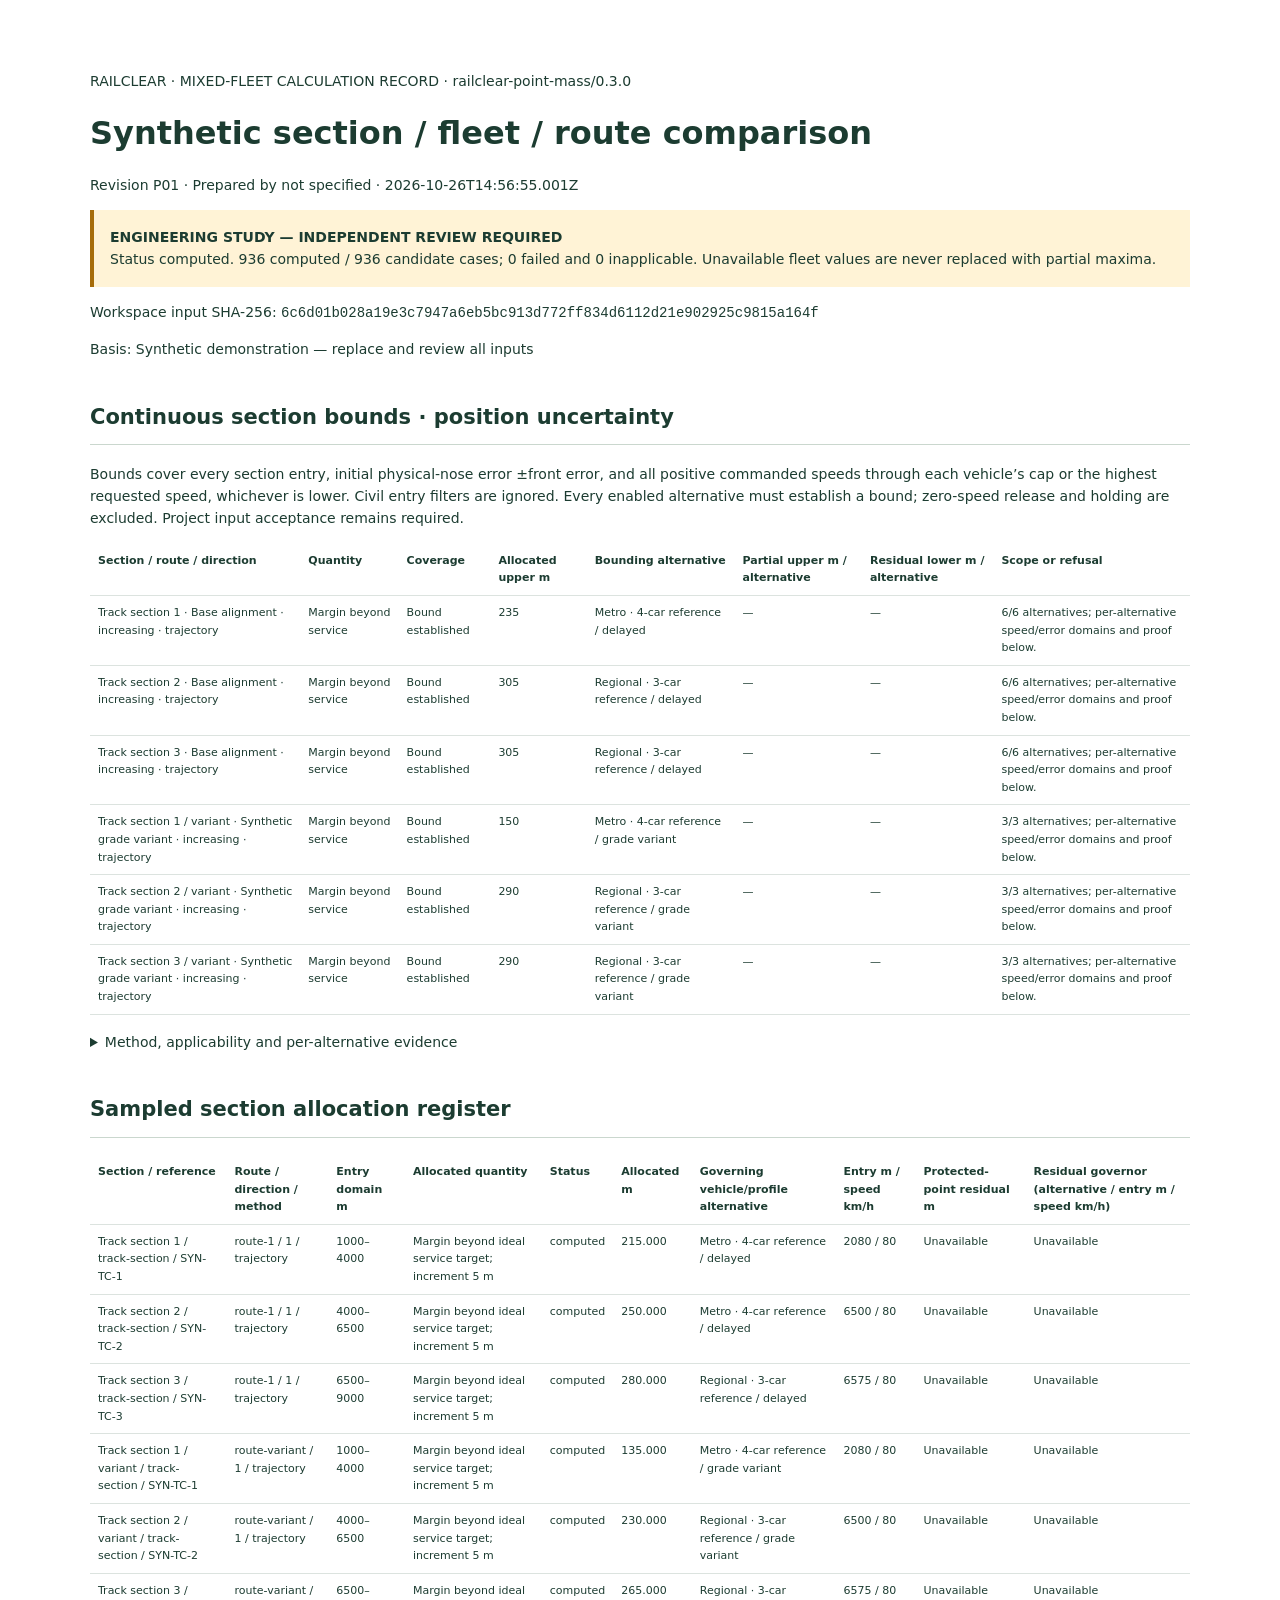
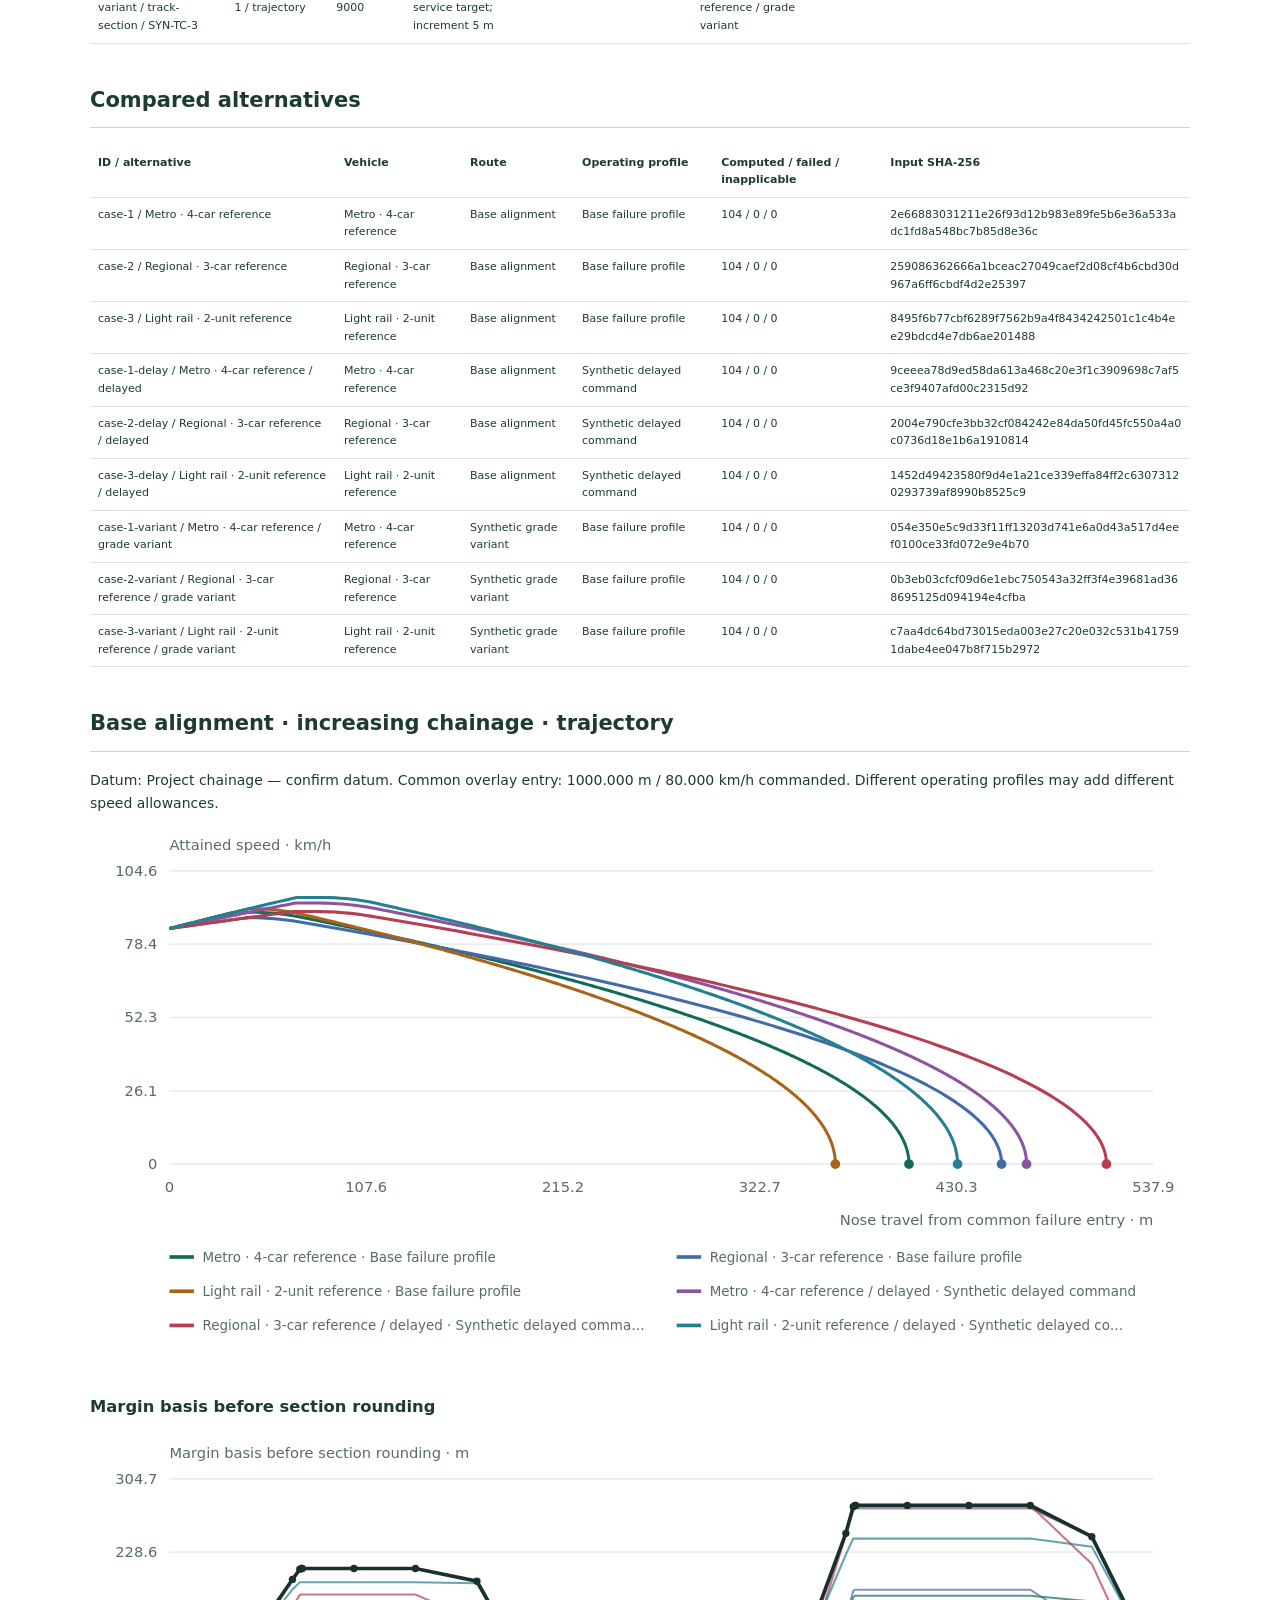
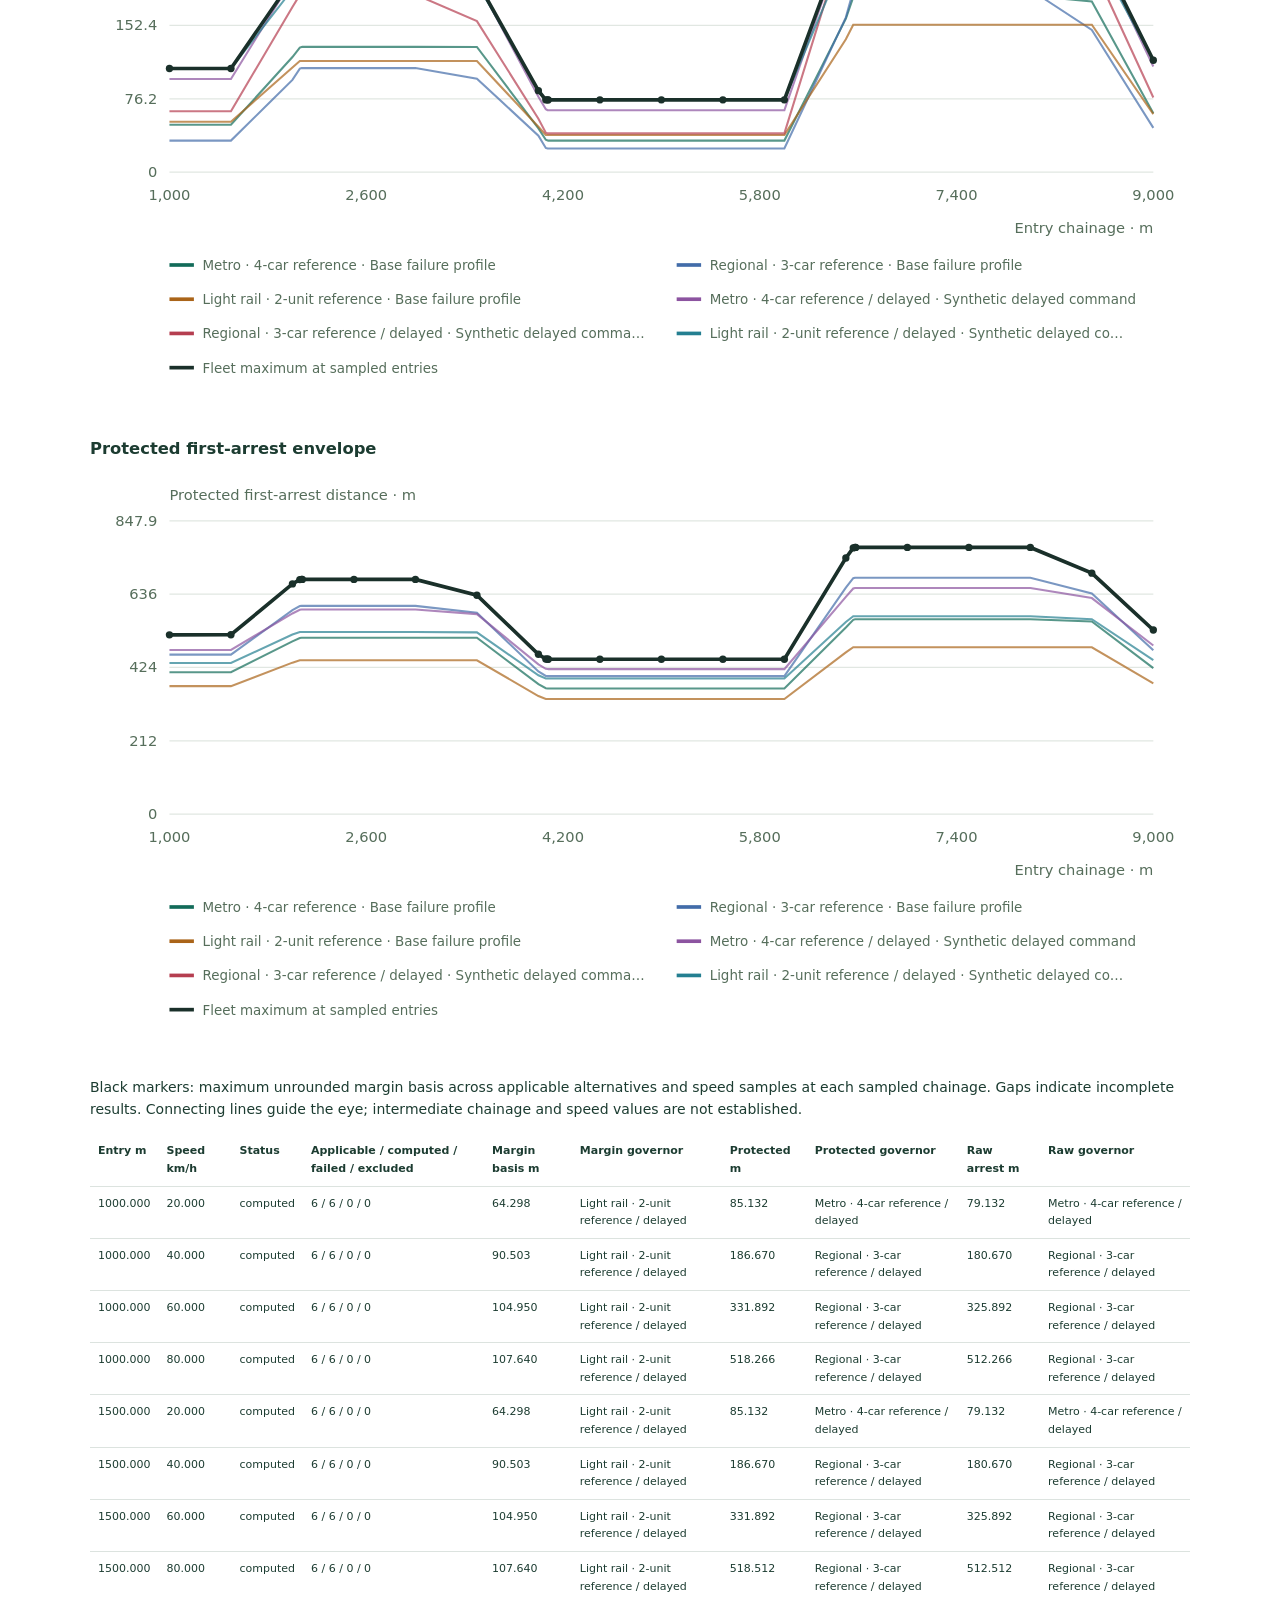
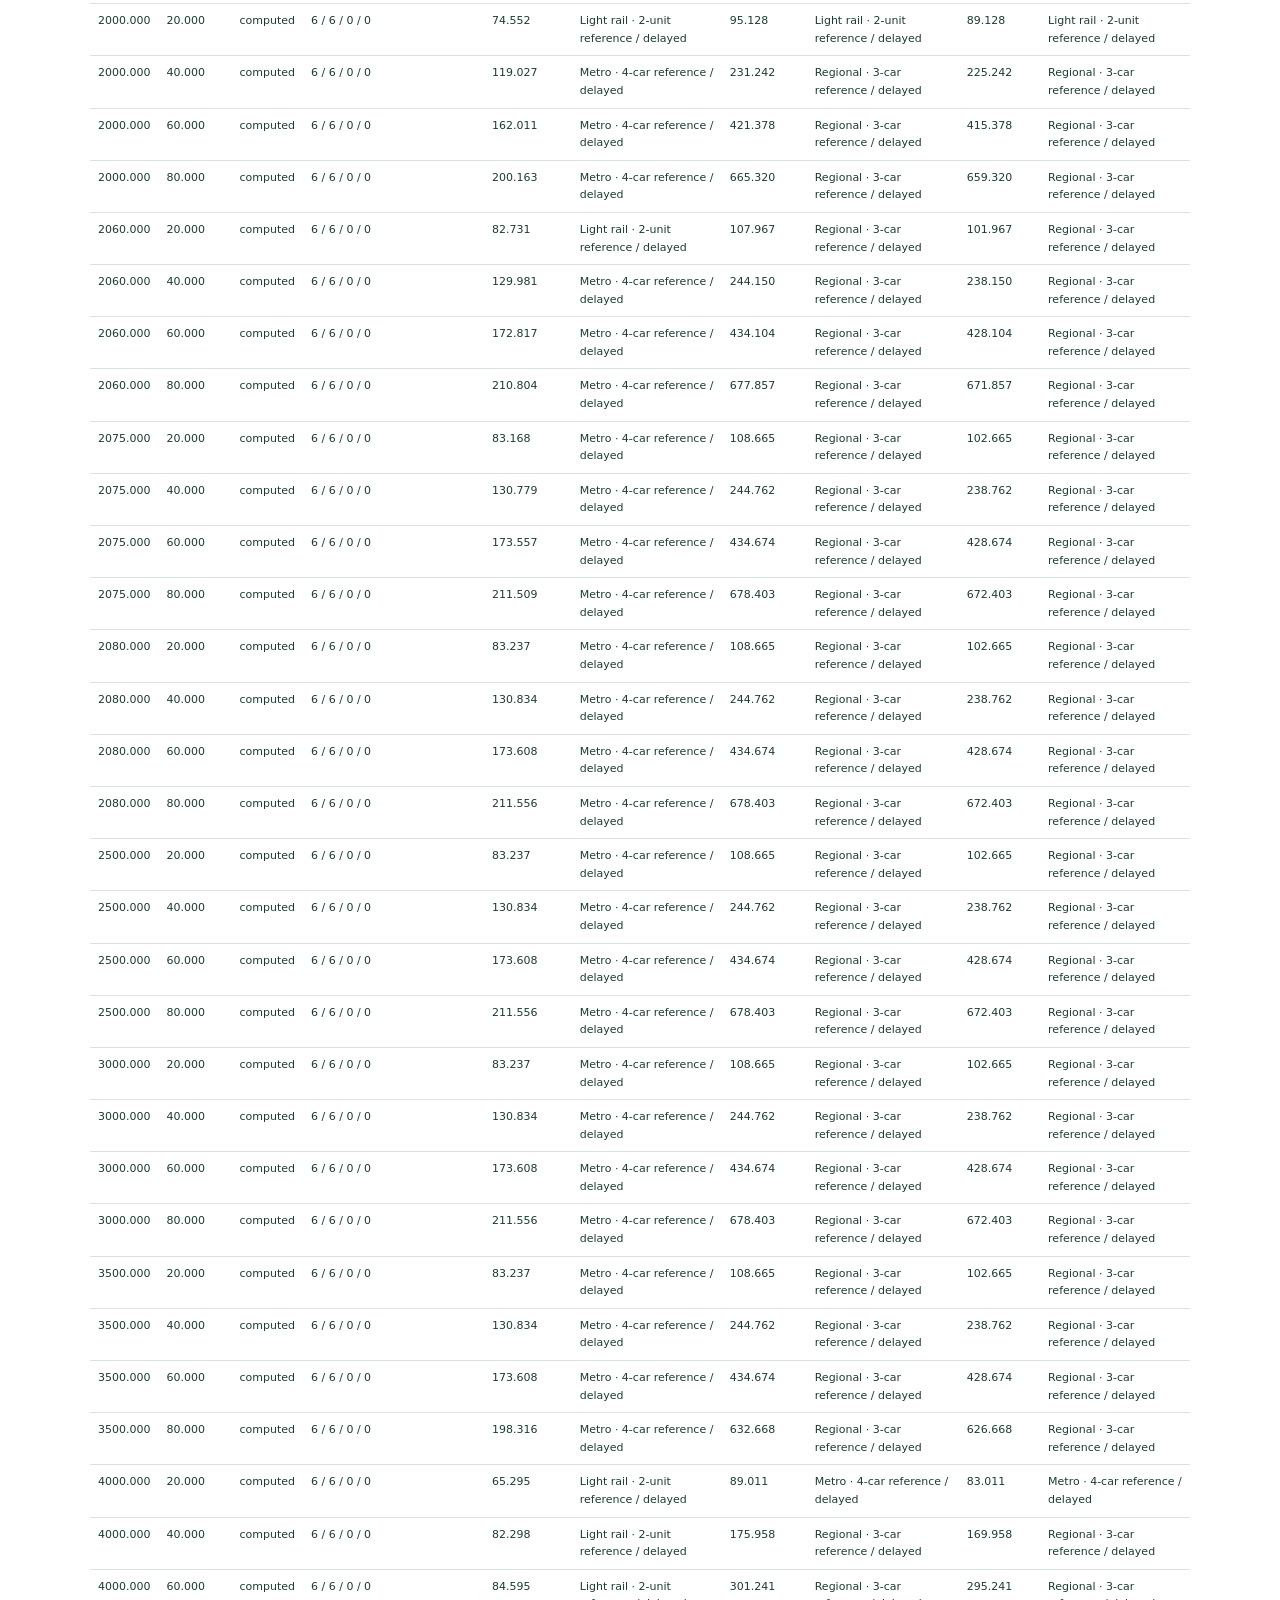
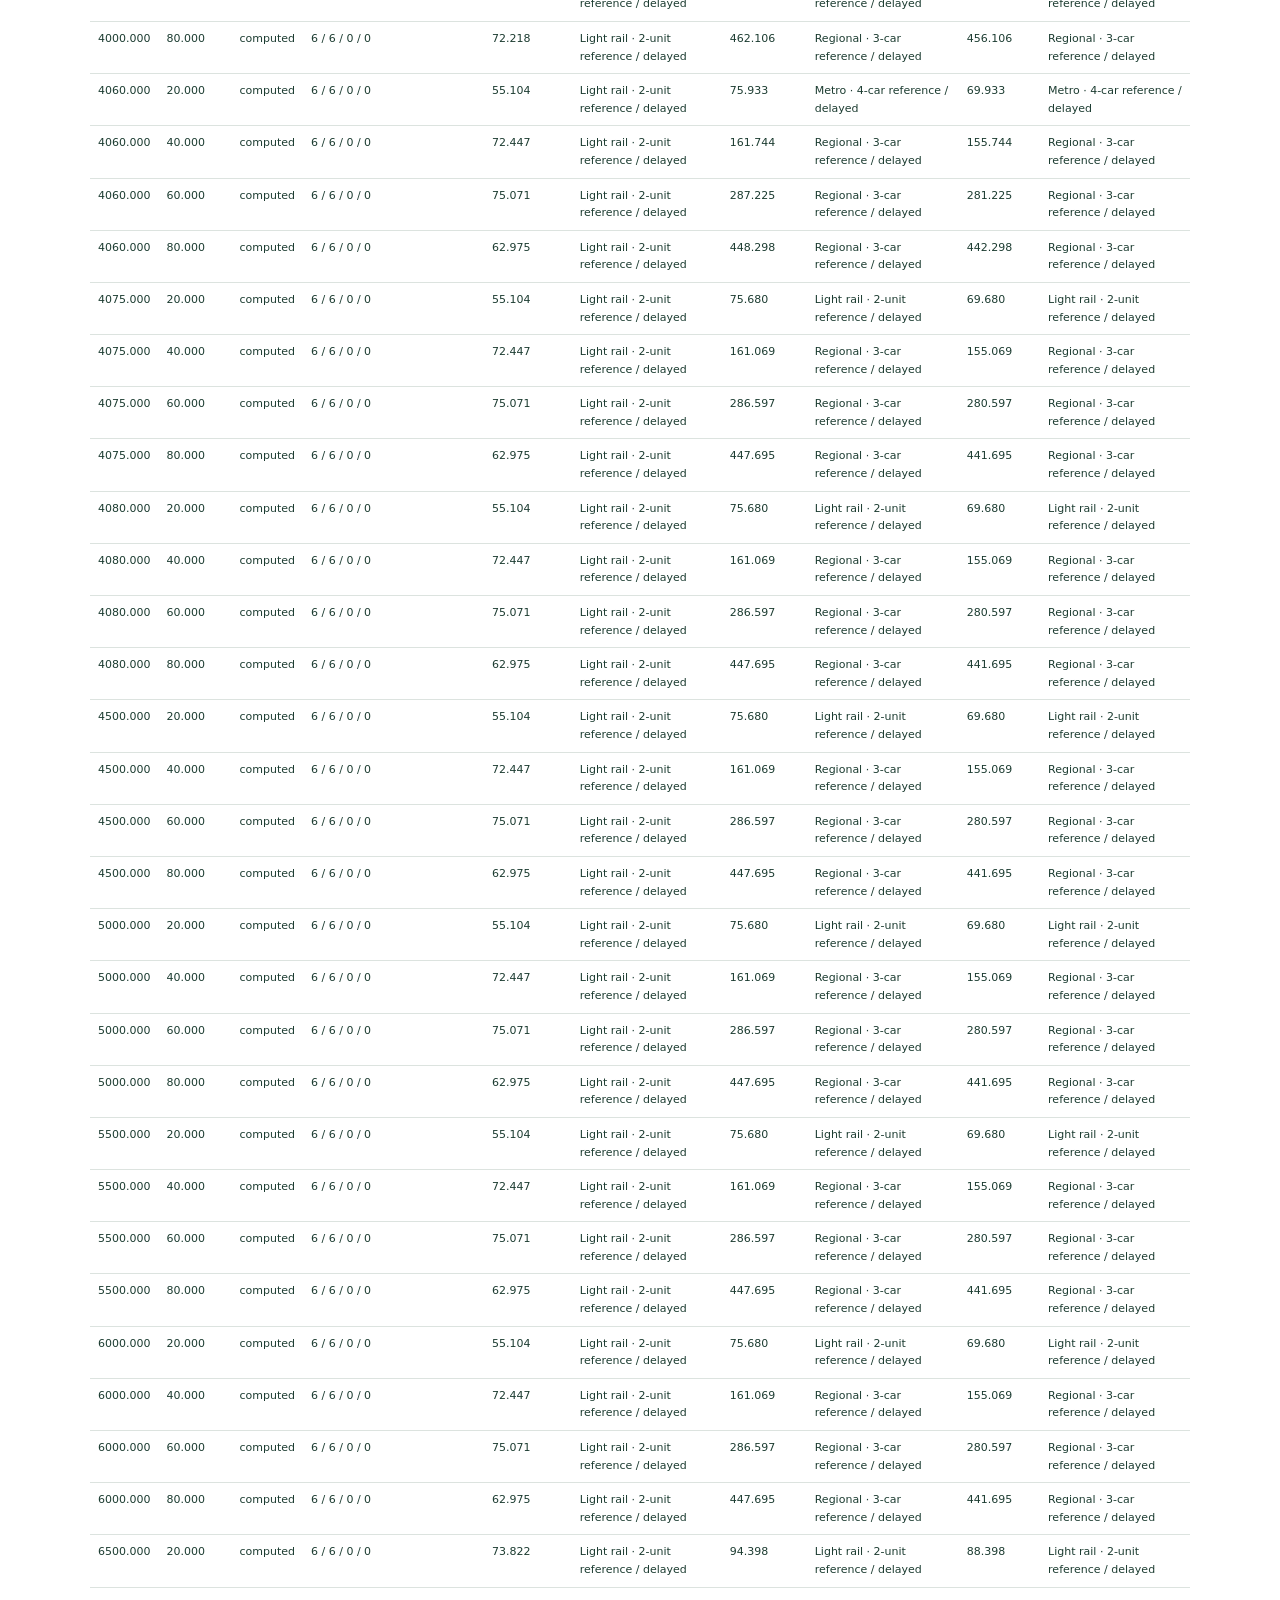
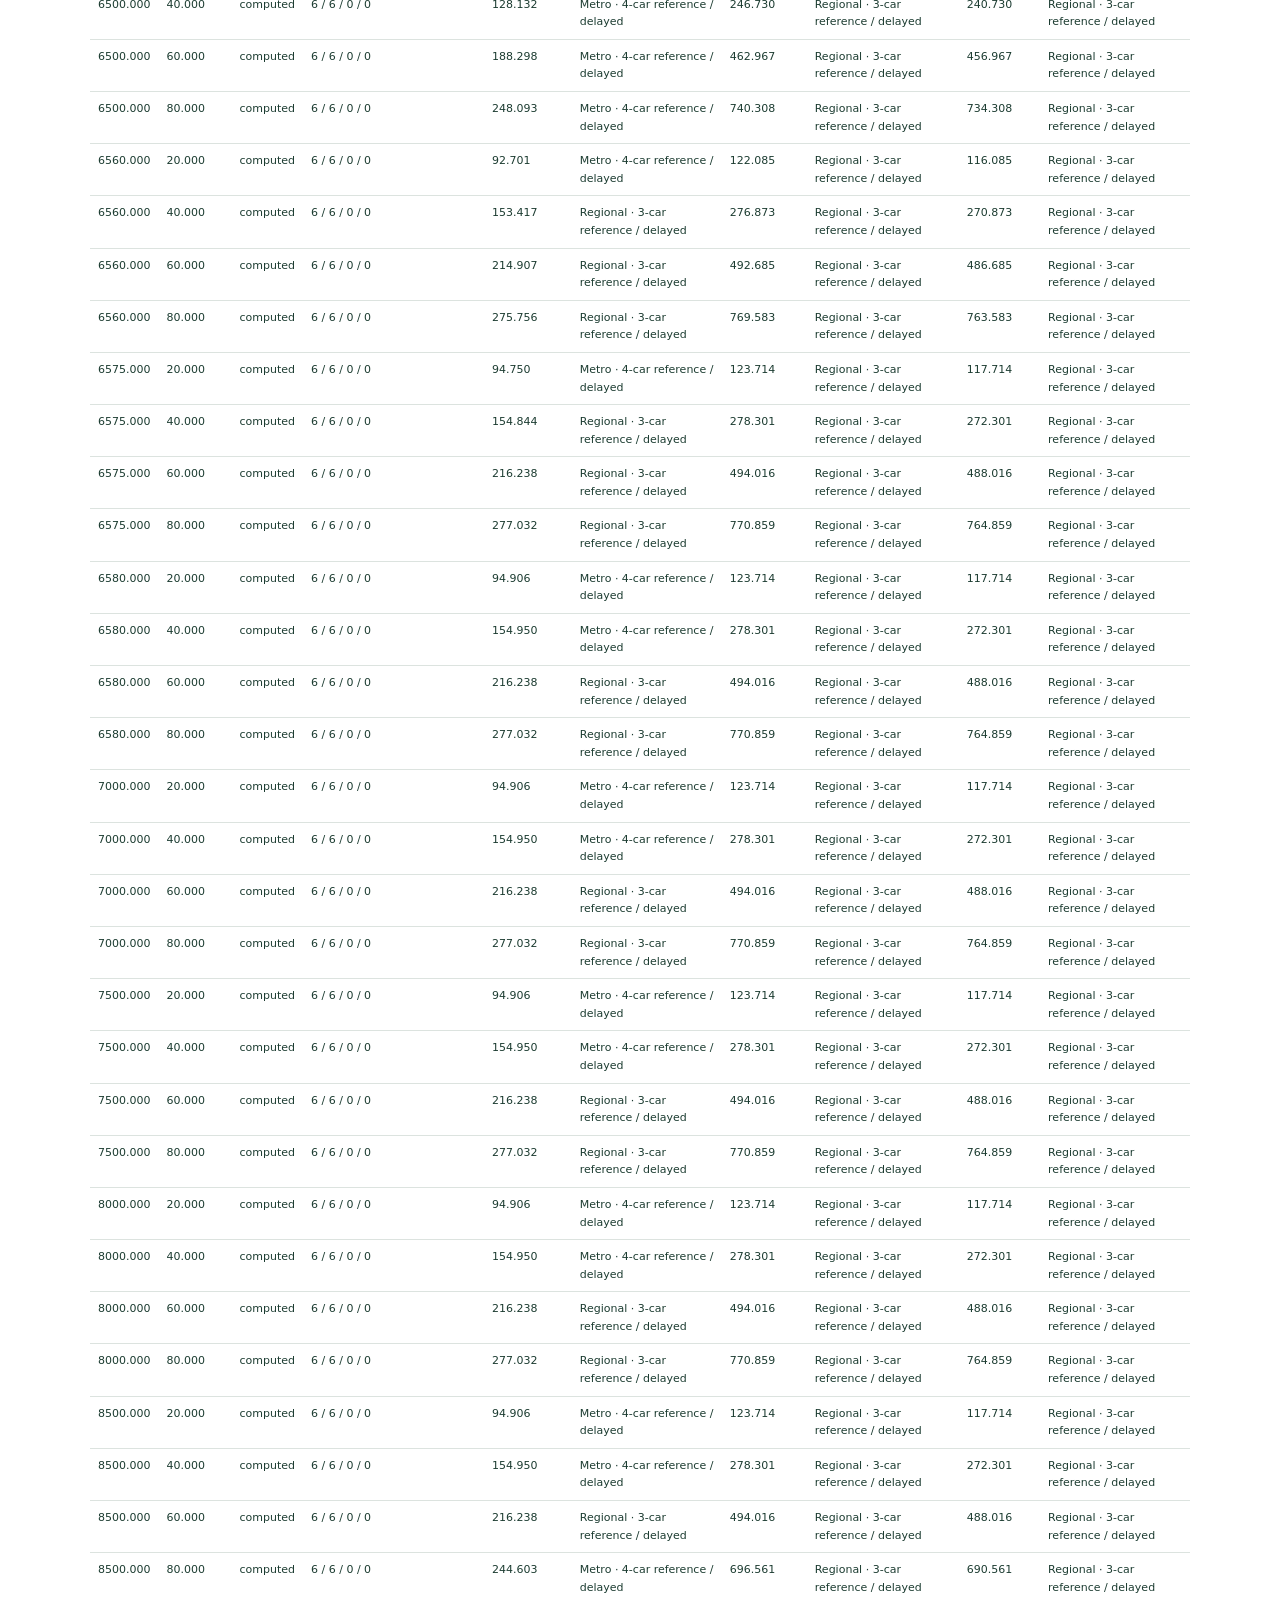
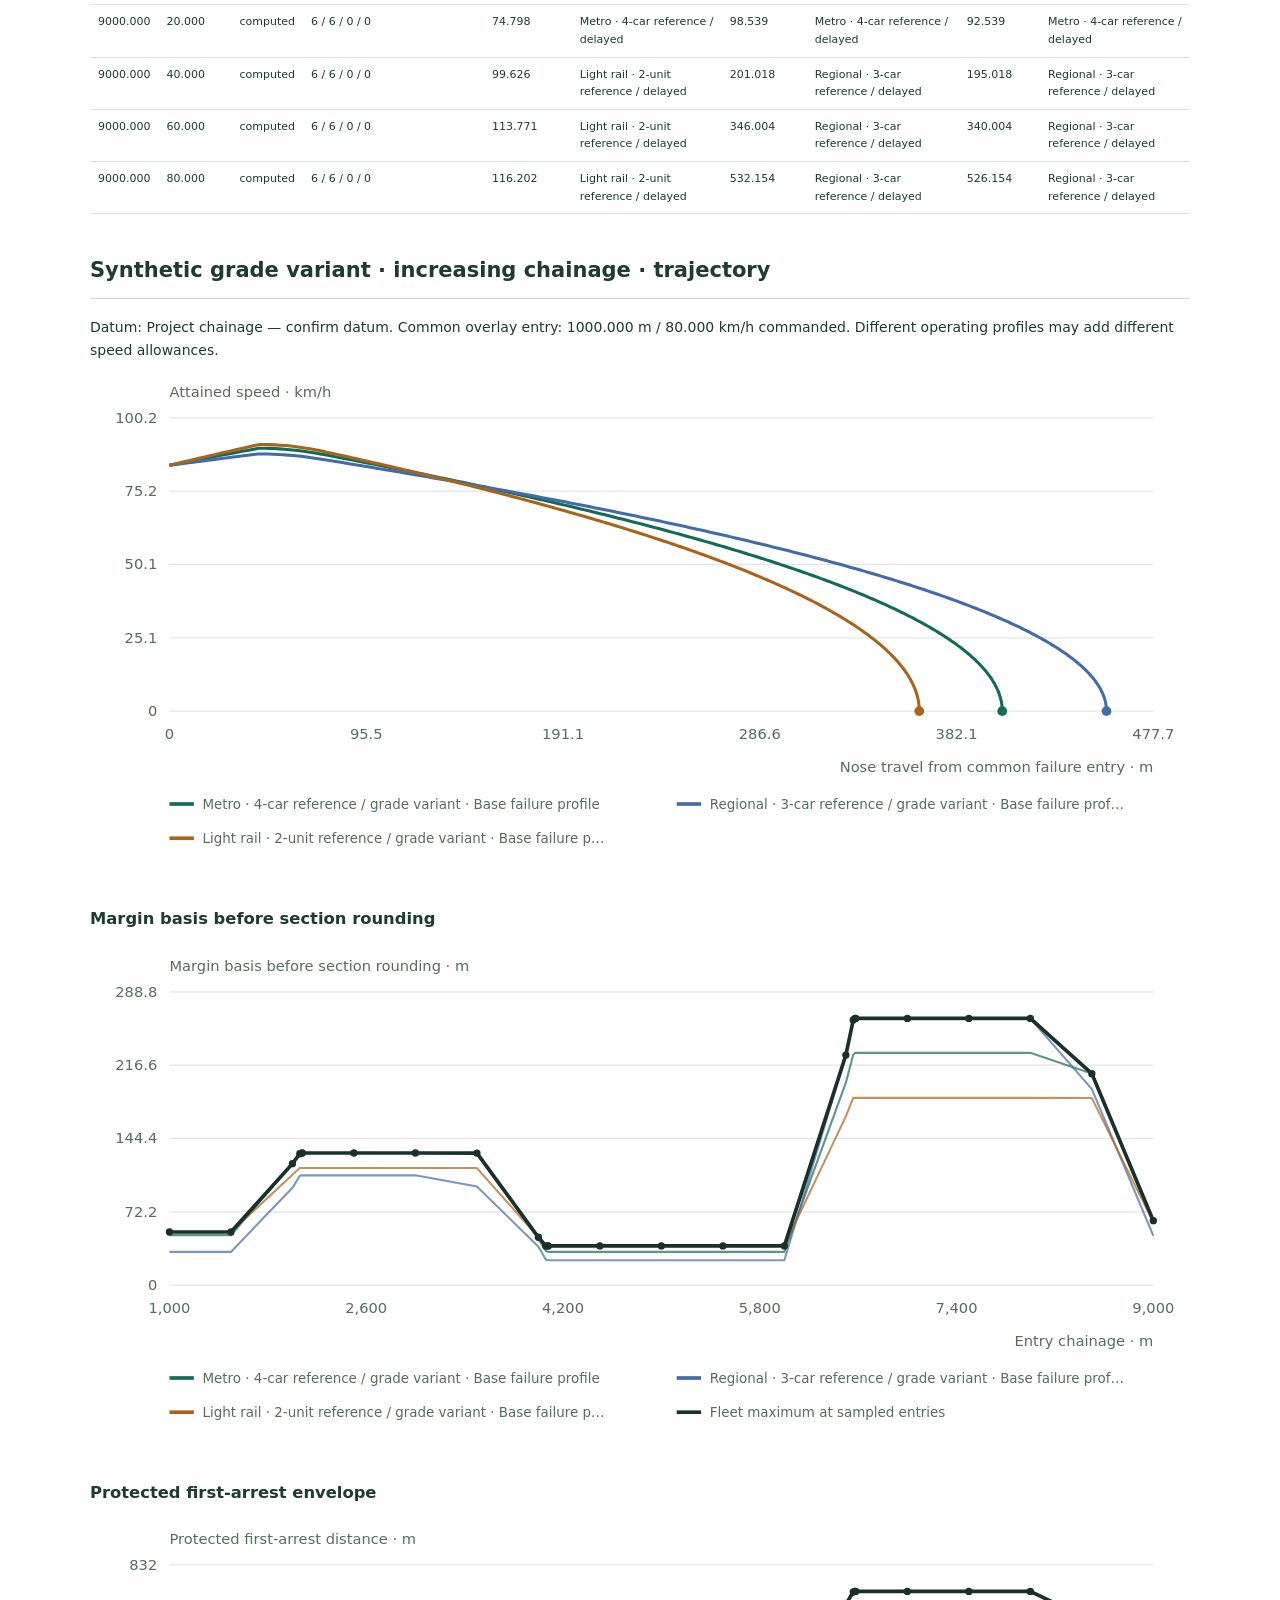
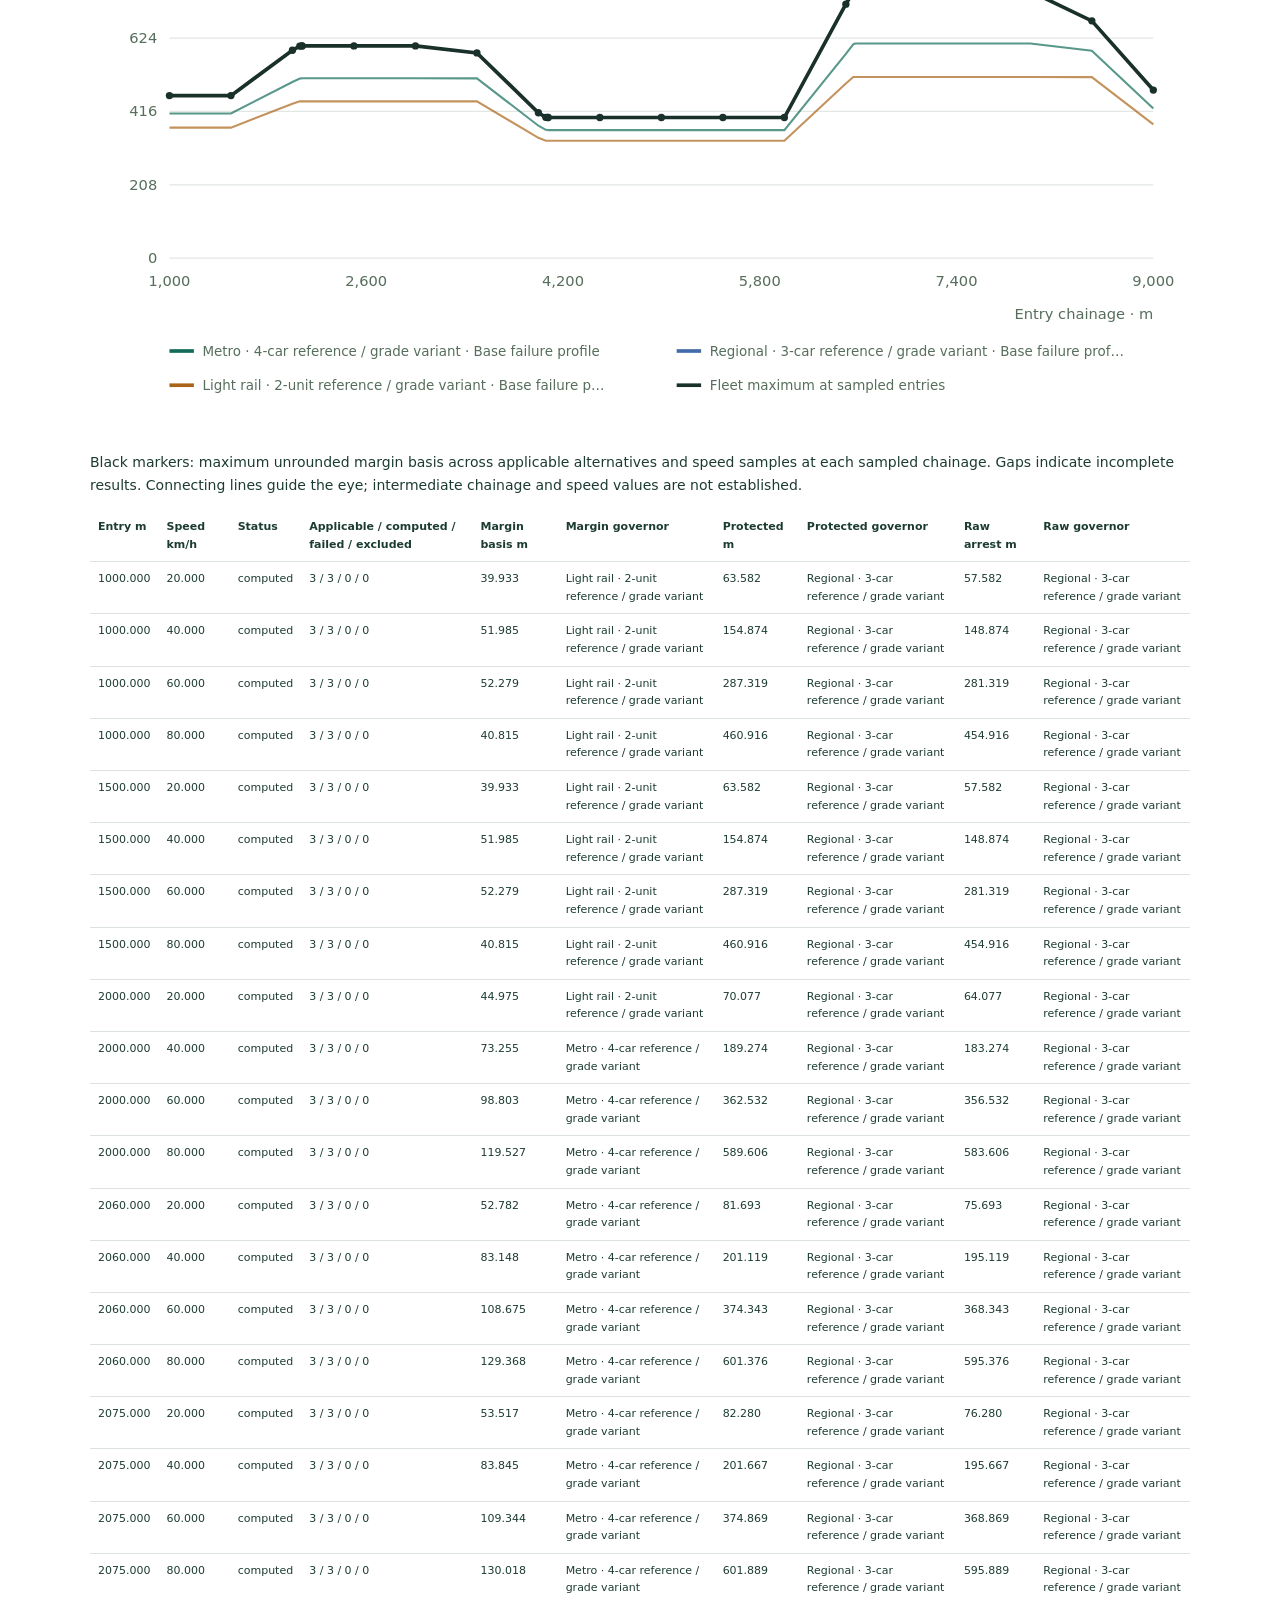
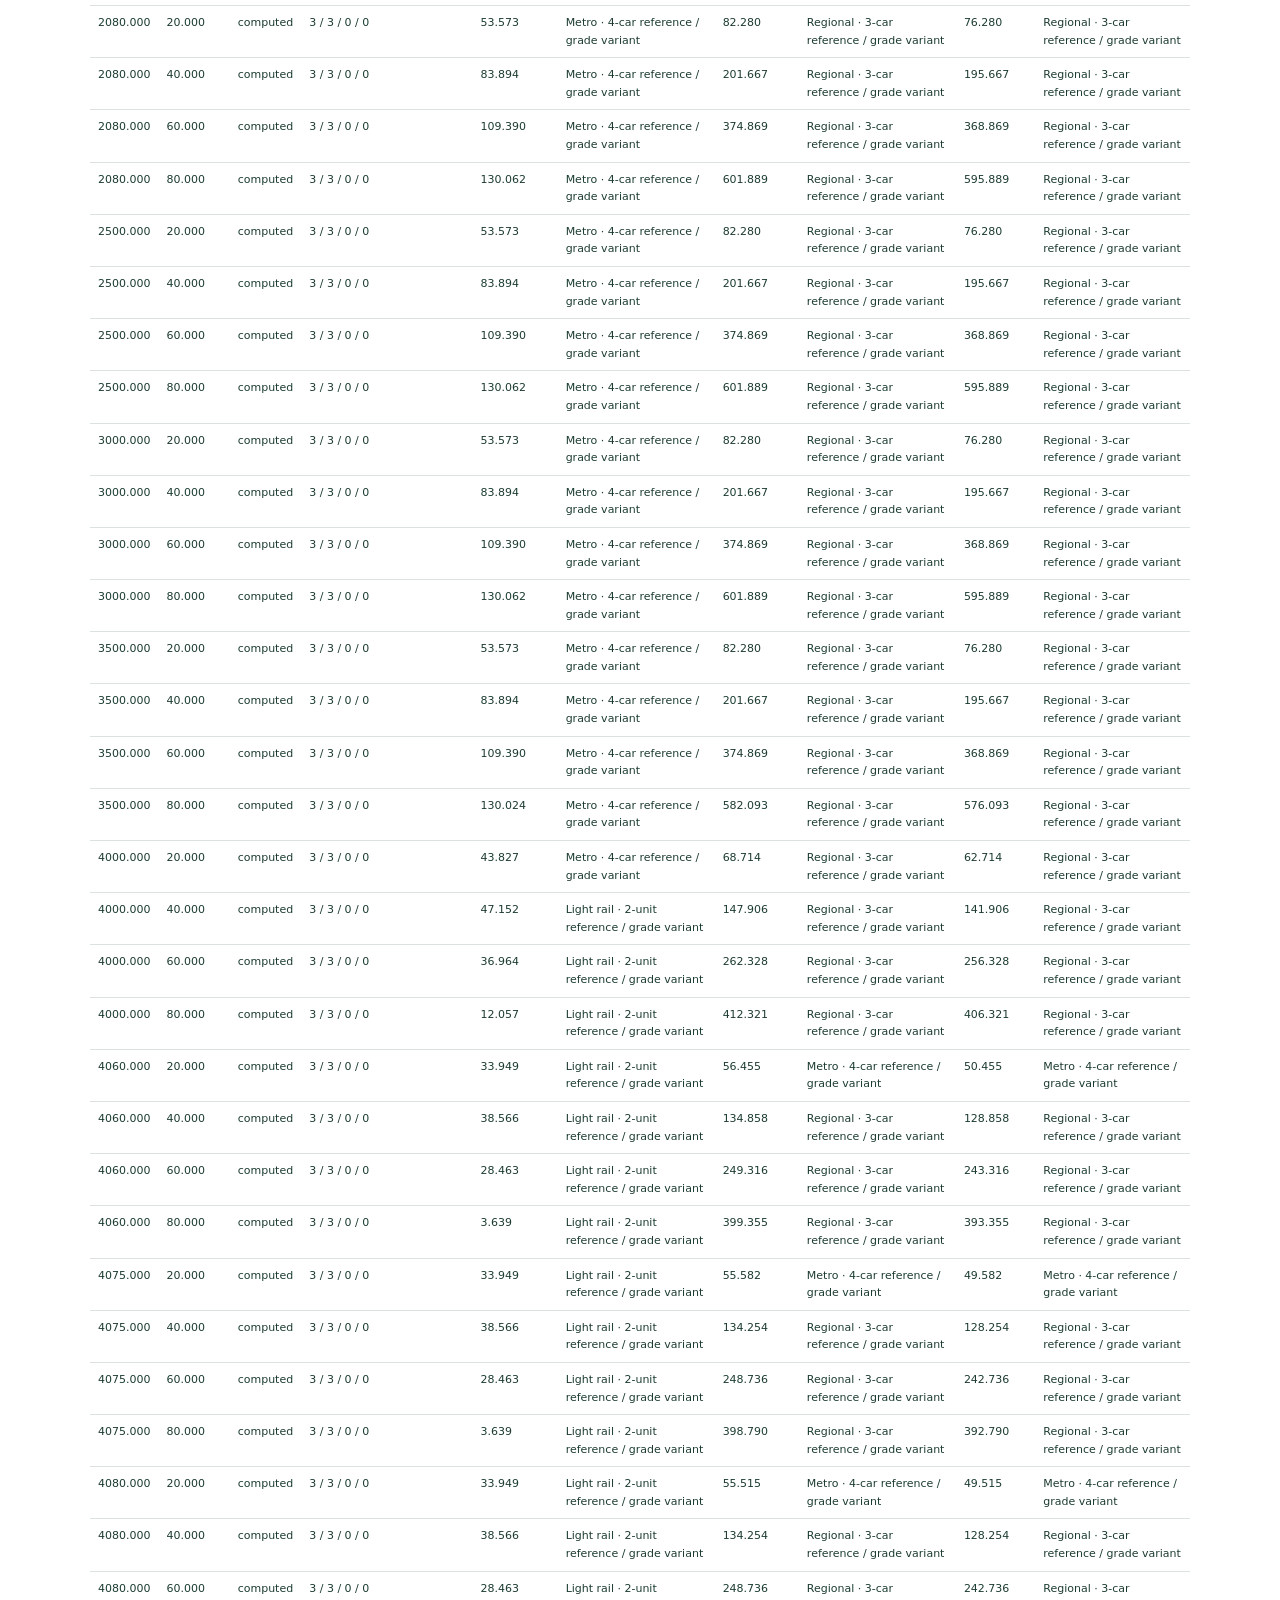
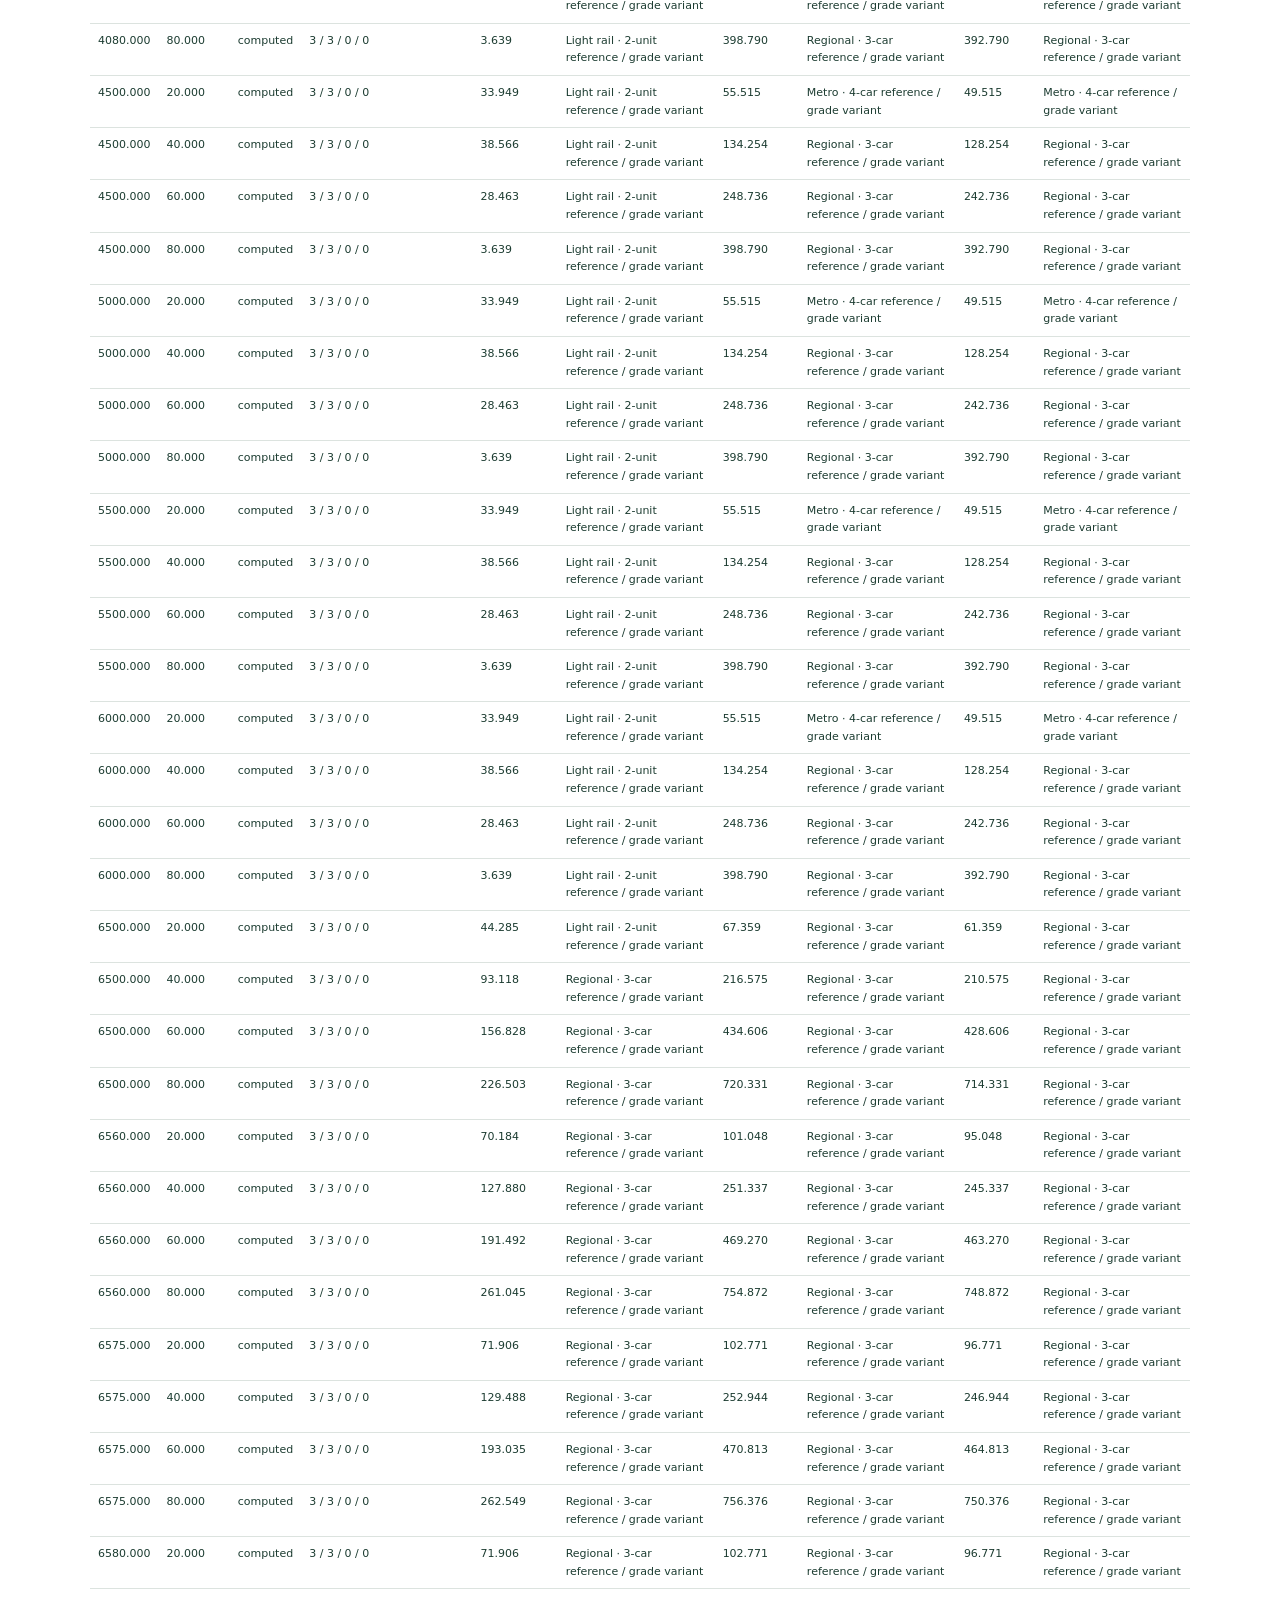
==== examples/operating-route-profiles-report.html @ 8906c4b4 "Publish verified static build from a788013648aa [skip ci]" ====
<!doctype html><html lang="en"><meta charset="utf-8"><meta name="viewport" content="width=device-width, initial-scale=1"><title>Synthetic section / fleet / route comparison — RailClear mixed-fleet study</title><style>body{font:14px/1.6 system-ui;color:#1c3c31;max-width:1100px;margin:32px auto;padding:24px}h1{font-size:32px;line-height:1.2}h2{border-bottom:1px solid #cad7ce;padding-bottom:10px;margin-top:40px}.notice{border-left:4px solid #a66c0a;background:#fff3d6;padding:16px}table{border-collapse:collapse;width:100%;font-size:11px}th,td{text-align:left;padding:8px;border-bottom:1px solid #dce3df;overflow-wrap:anywhere;vertical-align:top}th{overflow-wrap:normal;word-break:normal}.nowrap{white-space:nowrap;overflow-wrap:normal}.status-cell{overflow-wrap:normal;word-break:normal}svg{width:100%;height:auto}.table{overflow:auto}.legend{display:flex;flex-wrap:wrap;gap:12px;font-size:11px}code,pre{white-space:pre-wrap;overflow-wrap:anywhere}details{margin:16px 0}@media print{body{max-width:none;margin:0;padding:0}thead{display:table-header-group}tr{break-inside:avoid}h2,h3{break-after:avoid}.table{overflow:visible}@page{size:A4 landscape;margin:15mm}}</style><body><p>RAILCLEAR · MIXED-FLEET CALCULATION RECORD · railclear-point-mass/0.3.0</p><h1>Synthetic section / fleet / route comparison</h1><p>Revision P01 · Prepared by not specified · 2026-10-26T14:56:55.001Z</p><div class="notice"><strong>ENGINEERING STUDY — INDEPENDENT REVIEW REQUIRED</strong><br>Status computed. 936 computed / 936 candidate cases; 0 failed and 0 inapplicable. Unavailable fleet values are never replaced with partial maxima.</div><p>Workspace input SHA-256: <code>6c6d01b028a19e3c7947a6eb5bc913d772ff834d6112d21e902925c9815a164f</code></p><p>Basis: Synthetic demonstration — replace and review all inputs</p><div class="continuous-bounds"><h2>Continuous section bounds · position uncertainty</h2><p>Bounds cover every section entry, initial physical-nose error ±front error, and all positive commanded speeds through each vehicle’s cap or the highest requested speed, whichever is lower. Civil entry filters are ignored. Every enabled alternative must establish a bound; zero-speed release and holding are excluded. Project input acceptance remains required.</p><div class="table"><table><thead><tr><th>Section / route / direction</th><th>Quantity</th><th>Coverage</th><th>Allocated upper m</th><th>Bounding alternative</th><th>Partial upper m / alternative</th><th>Residual lower m / alternative</th><th>Scope or refusal</th></tr></thead><tbody><tr><td class="">Track section 1 · Base alignment · increasing · trajectory</td><td class="">Margin beyond service</td><td class="">Bound established</td><td class="">235</td><td class="">Metro · 4-car reference / delayed</td><td class="">—</td><td class="">—</td><td class="">6/6 alternatives; per-alternative speed/error domains and proof below.</td></tr><tr><td class="">Track section 2 · Base alignment · increasing · trajectory</td><td class="">Margin beyond service</td><td class="">Bound established</td><td class="">305</td><td class="">Regional · 3-car reference / delayed</td><td class="">—</td><td class="">—</td><td class="">6/6 alternatives; per-alternative speed/error domains and proof below.</td></tr><tr><td class="">Track section 3 · Base alignment · increasing · trajectory</td><td class="">Margin beyond service</td><td class="">Bound established</td><td class="">305</td><td class="">Regional · 3-car reference / delayed</td><td class="">—</td><td class="">—</td><td class="">6/6 alternatives; per-alternative speed/error domains and proof below.</td></tr><tr><td class="">Track section 1 / variant · Synthetic grade variant · increasing · trajectory</td><td class="">Margin beyond service</td><td class="">Bound established</td><td class="">150</td><td class="">Metro · 4-car reference / grade variant</td><td class="">—</td><td class="">—</td><td class="">3/3 alternatives; per-alternative speed/error domains and proof below.</td></tr><tr><td class="">Track section 2 / variant · Synthetic grade variant · increasing · trajectory</td><td class="">Margin beyond service</td><td class="">Bound established</td><td class="">290</td><td class="">Regional · 3-car reference / grade variant</td><td class="">—</td><td class="">—</td><td class="">3/3 alternatives; per-alternative speed/error domains and proof below.</td></tr><tr><td class="">Track section 3 / variant · Synthetic grade variant · increasing · trajectory</td><td class="">Margin beyond service</td><td class="">Bound established</td><td class="">290</td><td class="">Regional · 3-car reference / grade variant</td><td class="">—</td><td class="">—</td><td class="">3/3 alternatives; per-alternative speed/error domains and proof below.</td></tr></tbody></table></div><details><summary>Method, applicability and per-alternative evidence</summary><p>A self-containing corridor bounds adverse gravity. Minimum supplied brake and maximum traction apply, with traction removed at its specified cut. No brake credit until both full brake and traction cut. Exact decimal-rational calculation and section selection. These sufficient conditions can be pessimistic; an unavailable bound does not prove a train cannot stop. The bound covers the mathematical model and does not approve physical inputs or the project method.</p><pre>[
  {
    &quot;allocationKey&quot;: &quot;allocation-1/trajectory&quot;,
    &quot;sectionId&quot;: &quot;allocation-1&quot;,
    &quot;groupId&quot;: &quot;route-1/1/trajectory&quot;,
    &quot;routeId&quot;: &quot;route-1&quot;,
    &quot;direction&quot;: 1,
    &quot;metric&quot;: &quot;selectedMarginM&quot;,
    &quot;method&quot;: &quot;railclear-continuous-decimal/1.0.0&quot;,
    &quot;status&quot;: &quot;bounded&quot;,
    &quot;allocatedUpperM&quot;: 235,
    &quot;partialAllocatedUpperM&quot;: 235,
    &quot;partialBoundBy&quot;: &quot;case-1-delay&quot;,
    &quot;protectedUpperM&quot;: 698.6916984393313,
    &quot;protectedBoundBy&quot;: &quot;case-2-delay&quot;,
    &quot;marginUpperM&quot;: 231.4839484969355,
    &quot;marginBoundBy&quot;: &quot;case-1-delay&quot;,
    &quot;boundBy&quot;: &quot;case-1-delay&quot;,
    &quot;residualLowerM&quot;: null,
    &quot;residualBoundBy&quot;: null,
    &quot;memberBounds&quot;: [
      {
        &quot;alternativeId&quot;: &quot;case-1&quot;,
        &quot;vehicleId&quot;: &quot;vehicle-1&quot;,
        &quot;profileId&quot;: &quot;profile-1&quot;,
        &quot;method&quot;: &quot;railclear-continuous-decimal/1.0.0&quot;,
        &quot;status&quot;: &quot;bounded&quot;,
        &quot;message&quot;: &quot;Continuous mathematical bound; physical inputs, position-error interpretation and project applicability require engineering acceptance. Civil entry filters are deliberately ignored; stationary release/holding and post-arrest behavior are excluded. The bound extremum is not a simulated governing case.&quot;,
        &quot;allocatedM&quot;: 150,
        &quot;protectedUpperM&quot;: 528.9838224065289,
        &quot;marginUpperM&quot;: 149.1167758728157,
        &quot;residualLowerM&quot;: null,
        &quot;domain&quot;: {
          &quot;fromM&quot;: 1000,
          &quot;toM&quot;: 4000,
          &quot;direction&quot;: 1,
          &quot;commandedMinExclusiveKph&quot;: 0,
          &quot;commandedMaxInclusiveKph&quot;: 80,
          &quot;positionErrorMinM&quot;: -3,
          &quot;positionErrorMaxM&quot;: 3,
          &quot;reference&quot;: &quot;nominal physical leading end; positive error is ahead along travel&quot;
        },
        &quot;evidence&quot;: {
          &quot;arithmetic&quot;: &quot;Exact rational operations on canonical JSON decimal inputs; SI constants 9.80665 and 3.6 are exact within this contract. Presentation is outward rounded; section selection uses the exact fraction.&quot;,
          &quot;extremaSources&quot;: {
            &quot;traction&quot;: {
              &quot;field&quot;: &quot;tractionA&quot;
            },
            &quot;braking&quot;: {
              &quot;field&quot;: &quot;brakeA&quot;
            },
            &quot;gravity&quot;: {
              &quot;rowIndex&quot;: 1,
              &quot;fromM&quot;: 2000,
              &quot;toM&quot;: 4000,
              &quot;gradientPermille&quot;: -18,
              &quot;speedKph&quot;: 90,
              &quot;noUphillCredit&quot;: false
            }
          },
          &quot;gravityUpperMps2&quot;: {
            &quot;value&quot;: 0.1765197,
            &quot;numerator&quot;: &quot;1765197&quot;,
            &quot;denominator&quot;: &quot;10000000&quot;
          },
          &quot;tractionUpperMps2&quot;: {
            &quot;value&quot;: 0.9,
            &quot;numerator&quot;: &quot;9&quot;,
            &quot;denominator&quot;: &quot;10&quot;
          },
          &quot;brakeLowerMps2&quot;: {
            &quot;value&quot;: 0.9,
            &quot;numerator&quot;: &quot;9&quot;,
            &quot;denominator&quot;: &quot;10&quot;
          },
          &quot;netRetardationLowerMps2&quot;: {
            &quot;value&quot;: 0.7234803,
            &quot;numerator&quot;: &quot;7234803&quot;,
            &quot;denominator&quot;: &quot;10000000&quot;
          },
          &quot;noBrakeCreditUntilS&quot;: {
            &quot;value&quot;: 3,
            &quot;numerator&quot;: &quot;3&quot;,
            &quot;denominator&quot;: &quot;1&quot;
          },
          &quot;attainedSpeedUpperKph&quot;: {
            &quot;value&quot;: 91.73841276,
            &quot;numerator&quot;: &quot;2293460319&quot;,
            &quot;denominator&quot;: &quot;25000000&quot;
          },
          &quot;firstArrestTimeUpperS&quot;: {
            &quot;value&quot;: 38.22264867935359,
            &quot;numerator&quot;: &quot;829600000&quot;,
            &quot;denominator&quot;: &quot;21704409&quot;
          },
          &quot;rawTravelUpperM&quot;: {
            &quot;value&quot;: 522.9838224065289,
            &quot;numerator&quot;: &quot;8513291086421&quot;,
            &quot;denominator&quot;: &quot;16278306750&quot;
          },
          &quot;clearanceM&quot;: {
            &quot;value&quot;: 6,
            &quot;numerator&quot;: &quot;6&quot;,
            &quot;denominator&quot;: &quot;1&quot;
          },
          &quot;protectedUpperM&quot;: {
            &quot;value&quot;: 528.9838224065289,
            &quot;numerator&quot;: &quot;8610960926921&quot;,
            &quot;denominator&quot;: &quot;16278306750&quot;
          },
          &quot;marginUpperM&quot;: {
            &quot;value&quot;: 149.1167758728157,
            &quot;numerator&quot;: &quot;10518597349991&quot;,
            &quot;denominator&quot;: &quot;70539329250&quot;
          },
          &quot;selectedM&quot;: {
            &quot;value&quot;: 150,
            &quot;numerator&quot;: &quot;150&quot;,
            &quot;denominator&quot;: &quot;1&quot;
          },
          &quot;marginBoundExtremumKph&quot;: {
            &quot;value&quot;: 80,
            &quot;numerator&quot;: &quot;80&quot;,
            &quot;denominator&quot;: &quot;1&quot;
          },
          &quot;marginExtremumKind&quot;: &quot;in-domain-bound-extremum&quot;,
          &quot;corridorConstruction&quot;: [
            {
              &quot;candidateTravelM&quot;: {
                &quot;value&quot;: 0,
                &quot;numerator&quot;: &quot;0&quot;,
                &quot;denominator&quot;: &quot;1&quot;
              },
              &quot;gravityUpperMps2&quot;: {
                &quot;value&quot;: 0.1765197,
                &quot;numerator&quot;: &quot;1765197&quot;,
                &quot;denominator&quot;: &quot;10000000&quot;
              },
              &quot;requiredTravelM&quot;: {
                &quot;value&quot;: 522.9838224065289,
                &quot;numerator&quot;: &quot;8513291086421&quot;,
                &quot;denominator&quot;: &quot;16278306750&quot;
              }
            },
            {
              &quot;candidateTravelM&quot;: {
                &quot;value&quot;: 522.9838224065289,
                &quot;numerator&quot;: &quot;8513291086421&quot;,
                &quot;denominator&quot;: &quot;16278306750&quot;
              },
              &quot;gravityUpperMps2&quot;: {
                &quot;value&quot;: 0.1765197,
                &quot;numerator&quot;: &quot;1765197&quot;,
                &quot;denominator&quot;: &quot;10000000&quot;
              },
              &quot;requiredTravelM&quot;: {
                &quot;value&quot;: 522.9838224065289,
                &quot;numerator&quot;: &quot;8513291086421&quot;,
                &quot;denominator&quot;: &quot;16278306750&quot;
              }
            }
          ],
          &quot;tractionRemovedAtS&quot;: {
            &quot;value&quot;: 1.8,
            &quot;numerator&quot;: &quot;9&quot;,
            &quot;denominator&quot;: &quot;5&quot;
          },
          &quot;requiredCorridorExact&quot;: {
            &quot;fromM&quot;: {
              &quot;numerator&quot;: &quot;917&quot;,
              &quot;denominator&quot;: &quot;1&quot;
            },
            &quot;toM&quot;: {
              &quot;numerator&quot;: &quot;73675353006671&quot;,
              &quot;denominator&quot;: &quot;16278306750&quot;
            }
          },
          &quot;availableRoute&quot;: {
            &quot;fromM&quot;: 0,
            &quot;toM&quot;: 14000
          },
          &quot;requiredCorridor&quot;: {
            &quot;fromM&quot;: 917,
            &quot;toM&quot;: 4525.983822406529
          },
          &quot;residualLowerM&quot;: null
        }
      },
      {
        &quot;alternativeId&quot;: &quot;case-2&quot;,
        &quot;vehicleId&quot;: &quot;vehicle-2&quot;,
        &quot;profileId&quot;: &quot;profile-1&quot;,
        &quot;method&quot;: &quot;railclear-continuous-decimal/1.0.0&quot;,
        &quot;status&quot;: &quot;bounded&quot;,
        &quot;message&quot;: &quot;Continuous mathematical bound; physical inputs, position-error interpretation and project applicability require engineering acceptance. Civil entry filters are deliberately ignored; stationary release/holding and post-arrest behavior are excluded. The bound extremum is not a simulated governing case.&quot;,
        &quot;allocatedM&quot;: 130,
        &quot;protectedUpperM&quot;: 621.4941213466657,
        &quot;marginUpperM&quot;: 127.6669608528385,
        &quot;residualLowerM&quot;: null,
        &quot;domain&quot;: {
          &quot;fromM&quot;: 1000,
          &quot;toM&quot;: 4000,
          &quot;direction&quot;: 1,
          &quot;commandedMinExclusiveKph&quot;: 0,
          &quot;commandedMaxInclusiveKph&quot;: 80,
          &quot;positionErrorMinM&quot;: -3,
          &quot;positionErrorMaxM&quot;: 3,
          &quot;reference&quot;: &quot;nominal physical leading end; positive error is ahead along travel&quot;
        },
        &quot;evidence&quot;: {
          &quot;arithmetic&quot;: &quot;Exact rational operations on canonical JSON decimal inputs; SI constants 9.80665 and 3.6 are exact within this contract. Presentation is outward rounded; section selection uses the exact fraction.&quot;,
          &quot;extremaSources&quot;: {
            &quot;traction&quot;: {
              &quot;field&quot;: &quot;tractionA&quot;
            },
            &quot;braking&quot;: {
              &quot;field&quot;: &quot;brakeA&quot;
            },
            &quot;gravity&quot;: {
              &quot;rowIndex&quot;: 1,
              &quot;fromM&quot;: 2000,
              &quot;toM&quot;: 4000,
              &quot;gradientPermille&quot;: -18,
              &quot;speedKph&quot;: 90,
              &quot;noUphillCredit&quot;: false
            }
          },
          &quot;gravityUpperMps2&quot;: {
            &quot;value&quot;: 0.1765197,
            &quot;numerator&quot;: &quot;1765197&quot;,
            &quot;denominator&quot;: &quot;10000000&quot;
          },
          &quot;tractionUpperMps2&quot;: {
            &quot;value&quot;: 0.6,
            &quot;numerator&quot;: &quot;3&quot;,
            &quot;denominator&quot;: &quot;5&quot;
          },
          &quot;brakeLowerMps2&quot;: {
            &quot;value&quot;: 0.75,
            &quot;numerator&quot;: &quot;3&quot;,
            &quot;denominator&quot;: &quot;4&quot;
          },
          &quot;netRetardationLowerMps2&quot;: {
            &quot;value&quot;: 0.5734803,
            &quot;numerator&quot;: &quot;5734803&quot;,
            &quot;denominator&quot;: &quot;10000000&quot;
          },
          &quot;noBrakeCreditUntilS&quot;: {
            &quot;value&quot;: 3,
            &quot;numerator&quot;: &quot;3&quot;,
            &quot;denominator&quot;: &quot;1&quot;
          },
          &quot;attainedSpeedUpperKph&quot;: {
            &quot;value&quot;: 89.79441276,
            &quot;numerator&quot;: &quot;2244860319&quot;,
            &quot;denominator&quot;: &quot;25000000&quot;
          },
          &quot;firstArrestTimeUpperS&quot;: {
            &quot;value&quot;: 46.49389583797968,
            &quot;numerator&quot;: &quot;799900000&quot;,
            &quot;denominator&quot;: &quot;17204409&quot;
          },
          &quot;rawTravelUpperM&quot;: {
            &quot;value&quot;: 615.4941213466657,
            &quot;numerator&quot;: &quot;31767637802231&quot;,
            &quot;denominator&quot;: &quot;51613227000&quot;
          },
          &quot;clearanceM&quot;: {
            &quot;value&quot;: 6,
            &quot;numerator&quot;: &quot;6&quot;,
            &quot;denominator&quot;: &quot;1&quot;
          },
          &quot;protectedUpperM&quot;: {
            &quot;value&quot;: 621.4941213466657,
            &quot;numerator&quot;: &quot;32077317164231&quot;,
            &quot;denominator&quot;: &quot;51613227000&quot;
          },
          &quot;marginUpperM&quot;: {
            &quot;value&quot;: 127.6669608528385,
            &quot;numerator&quot;: &quot;19767911492693&quot;,
            &quot;denominator&quot;: &quot;154839681000&quot;
          },
          &quot;selectedM&quot;: {
            &quot;value&quot;: 130,
            &quot;numerator&quot;: &quot;130&quot;,
            &quot;denominator&quot;: &quot;1&quot;
          },
          &quot;marginBoundExtremumKph&quot;: {
            &quot;value&quot;: 80,
            &quot;numerator&quot;: &quot;80&quot;,
            &quot;denominator&quot;: &quot;1&quot;
          },
          &quot;marginExtremumKind&quot;: &quot;in-domain-bound-extremum&quot;,
          &quot;corridorConstruction&quot;: [
            {
              &quot;candidateTravelM&quot;: {
                &quot;value&quot;: 0,
                &quot;numerator&quot;: &quot;0&quot;,
                &quot;denominator&quot;: &quot;1&quot;
              },
              &quot;gravityUpperMps2&quot;: {
                &quot;value&quot;: 0.1765197,
                &quot;numerator&quot;: &quot;1765197&quot;,
                &quot;denominator&quot;: &quot;10000000&quot;
              },
              &quot;requiredTravelM&quot;: {
                &quot;value&quot;: 615.4941213466657,
                &quot;numerator&quot;: &quot;31767637802231&quot;,
                &quot;denominator&quot;: &quot;51613227000&quot;
              }
            },
            {
              &quot;candidateTravelM&quot;: {
                &quot;value&quot;: 615.4941213466657,
                &quot;numerator&quot;: &quot;31767637802231&quot;,
                &quot;denominator&quot;: &quot;51613227000&quot;
              },
              &quot;gravityUpperMps2&quot;: {
                &quot;value&quot;: 0.1765197,
                &quot;numerator&quot;: &quot;1765197&quot;,
                &quot;denominator&quot;: &quot;10000000&quot;
              },
              &quot;requiredTravelM&quot;: {
                &quot;value&quot;: 615.4941213466657,
                &quot;numerator&quot;: &quot;31767637802231&quot;,
                &quot;denominator&quot;: &quot;51613227000&quot;
              }
            }
          ],
          &quot;tractionRemovedAtS&quot;: {
            &quot;value&quot;: 1.8,
            &quot;numerator&quot;: &quot;9&quot;,
            &quot;denominator&quot;: &quot;5&quot;
          },
          &quot;requiredCorridorExact&quot;: {
            &quot;fromM&quot;: {
              &quot;numerator&quot;: &quot;922&quot;,
              &quot;denominator&quot;: &quot;1&quot;
            },
            &quot;toM&quot;: {
              &quot;numerator&quot;: &quot;238375385483231&quot;,
              &quot;denominator&quot;: &quot;51613227000&quot;
            }
          },
          &quot;availableRoute&quot;: {
            &quot;fromM&quot;: 0,
            &quot;toM&quot;: 14000
          },
          &quot;requiredCorridor&quot;: {
            &quot;fromM&quot;: 922,
            &quot;toM&quot;: 4618.494121346666
          },
          &quot;residualLowerM&quot;: null
        }
      },
      {
        &quot;alternativeId&quot;: &quot;case-3&quot;,
        &quot;vehicleId&quot;: &quot;vehicle-3&quot;,
        &quot;profileId&quot;: &quot;profile-1&quot;,
        &quot;method&quot;: &quot;railclear-continuous-decimal/1.0.0&quot;,
        &quot;status&quot;: &quot;bounded&quot;,
        &quot;message&quot;: &quot;Continuous mathematical bound; physical inputs, position-error interpretation and project applicability require engineering acceptance. Civil entry filters are deliberately ignored; stationary release/holding and post-arrest behavior are excluded. The bound extremum is not a simulated governing case.&quot;,
        &quot;allocatedM&quot;: 135,
        &quot;protectedUpperM&quot;: 463.2477890000751,
        &quot;marginUpperM&quot;: 134.02968200419025,
        &quot;residualLowerM&quot;: null,
        &quot;domain&quot;: {
          &quot;fromM&quot;: 1000,
          &quot;toM&quot;: 4000,
          &quot;direction&quot;: 1,
          &quot;commandedMinExclusiveKph&quot;: 0,
          &quot;commandedMaxInclusiveKph&quot;: 80,
          &quot;positionErrorMinM&quot;: -3,
          &quot;positionErrorMaxM&quot;: 3,
          &quot;reference&quot;: &quot;nominal physical leading end; positive error is ahead along travel&quot;
        },
        &quot;evidence&quot;: {
          &quot;arithmetic&quot;: &quot;Exact rational operations on canonical JSON decimal inputs; SI constants 9.80665 and 3.6 are exact within this contract. Presentation is outward rounded; section selection uses the exact fraction.&quot;,
          &quot;extremaSources&quot;: {
            &quot;traction&quot;: {
              &quot;field&quot;: &quot;tractionA&quot;
            },
            &quot;braking&quot;: {
              &quot;field&quot;: &quot;brakeA&quot;
            },
            &quot;gravity&quot;: {
              &quot;rowIndex&quot;: 1,
              &quot;fromM&quot;: 2000,
              &quot;toM&quot;: 4000,
              &quot;gradientPermille&quot;: -18,
              &quot;speedKph&quot;: 90,
              &quot;noUphillCredit&quot;: false
            }
          },
          &quot;gravityUpperMps2&quot;: {
            &quot;value&quot;: 0.1765197,
            &quot;numerator&quot;: &quot;1765197&quot;,
            &quot;denominator&quot;: &quot;10000000&quot;
          },
          &quot;tractionUpperMps2&quot;: {
            &quot;value&quot;: 1.1,
            &quot;numerator&quot;: &quot;11&quot;,
            &quot;denominator&quot;: &quot;10&quot;
          },
          &quot;brakeLowerMps2&quot;: {
            &quot;value&quot;: 1.05,
            &quot;numerator&quot;: &quot;21&quot;,
            &quot;denominator&quot;: &quot;20&quot;
          },
          &quot;netRetardationLowerMps2&quot;: {
            &quot;value&quot;: 0.8734803,
            &quot;numerator&quot;: &quot;8734803&quot;,
            &quot;denominator&quot;: &quot;10000000&quot;
          },
          &quot;noBrakeCreditUntilS&quot;: {
            &quot;value&quot;: 3,
            &quot;numerator&quot;: &quot;3&quot;,
            &quot;denominator&quot;: &quot;1&quot;
          },
          &quot;attainedSpeedUpperKph&quot;: {
            &quot;value&quot;: 93.03441276,
            &quot;numerator&quot;: &quot;2325860319&quot;,
            &quot;denominator&quot;: &quot;25000000&quot;
          },
          &quot;firstArrestTimeUpperS&quot;: {
            &quot;value&quot;: 32.58611938166589,
            &quot;numerator&quot;: &quot;853900000&quot;,
            &quot;denominator&quot;: &quot;26204409&quot;
          },
          &quot;rawTravelUpperM&quot;: {
            &quot;value&quot;: 457.2477890000751,
            &quot;numerator&quot;: &quot;35945724231911&quot;,
            &quot;denominator&quot;: &quot;78613227000&quot;
          },
          &quot;clearanceM&quot;: {
            &quot;value&quot;: 6,
            &quot;numerator&quot;: &quot;6&quot;,
            &quot;denominator&quot;: &quot;1&quot;
          },
          &quot;protectedUpperM&quot;: {
            &quot;value&quot;: 463.2477890000751,
            &quot;numerator&quot;: &quot;36417403593911&quot;,
            &quot;denominator&quot;: &quot;78613227000&quot;
          },
          &quot;marginUpperM&quot;: {
            &quot;value&quot;: 134.02968200419025,
            &quot;numerator&quot;: &quot;94828552345199&quot;,
            &quot;denominator&quot;: &quot;707519043000&quot;
          },
          &quot;selectedM&quot;: {
            &quot;value&quot;: 135,
            &quot;numerator&quot;: &quot;135&quot;,
            &quot;denominator&quot;: &quot;1&quot;
          },
          &quot;marginBoundExtremumKph&quot;: {
            &quot;value&quot;: 80,
            &quot;numerator&quot;: &quot;80&quot;,
            &quot;denominator&quot;: &quot;1&quot;
          },
          &quot;marginExtremumKind&quot;: &quot;in-domain-bound-extremum&quot;,
          &quot;corridorConstruction&quot;: [
            {
              &quot;candidateTravelM&quot;: {
                &quot;value&quot;: 0,
                &quot;numerator&quot;: &quot;0&quot;,
                &quot;denominator&quot;: &quot;1&quot;
              },
              &quot;gravityUpperMps2&quot;: {
                &quot;value&quot;: 0.1765197,
                &quot;numerator&quot;: &quot;1765197&quot;,
                &quot;denominator&quot;: &quot;10000000&quot;
              },
              &quot;requiredTravelM&quot;: {
                &quot;value&quot;: 457.2477890000751,
                &quot;numerator&quot;: &quot;35945724231911&quot;,
                &quot;denominator&quot;: &quot;78613227000&quot;
              }
            },
            {
              &quot;candidateTravelM&quot;: {
                &quot;value&quot;: 457.2477890000751,
                &quot;numerator&quot;: &quot;35945724231911&quot;,
                &quot;denominator&quot;: &quot;78613227000&quot;
              },
              &quot;gravityUpperMps2&quot;: {
                &quot;value&quot;: 0.1765197,
                &quot;numerator&quot;: &quot;1765197&quot;,
                &quot;denominator&quot;: &quot;10000000&quot;
              },
              &quot;requiredTravelM&quot;: {
                &quot;value&quot;: 457.2477890000751,
                &quot;numerator&quot;: &quot;35945724231911&quot;,
                &quot;denominator&quot;: &quot;78613227000&quot;
              }
            }
          ],
          &quot;tractionRemovedAtS&quot;: {
            &quot;value&quot;: 1.8,
            &quot;numerator&quot;: &quot;9&quot;,
            &quot;denominator&quot;: &quot;5&quot;
          },
          &quot;requiredCorridorExact&quot;: {
            &quot;fromM&quot;: {
              &quot;numerator&quot;: &quot;937&quot;,
              &quot;denominator&quot;: &quot;1&quot;
            },
            &quot;toM&quot;: {
              &quot;numerator&quot;: &quot;350634471912911&quot;,
              &quot;denominator&quot;: &quot;78613227000&quot;
            }
          },
          &quot;availableRoute&quot;: {
            &quot;fromM&quot;: 0,
            &quot;toM&quot;: 14000
          },
          &quot;requiredCorridor&quot;: {
            &quot;fromM&quot;: 937,
            &quot;toM&quot;: 4460.247789000076
          },
          &quot;residualLowerM&quot;: null
        }
      },
      {
        &quot;alternativeId&quot;: &quot;case-1-delay&quot;,
        &quot;vehicleId&quot;: &quot;vehicle-1&quot;,
        &quot;profileId&quot;: &quot;delayed-command&quot;,
        &quot;method&quot;: &quot;railclear-continuous-decimal/1.0.0&quot;,
        &quot;status&quot;: &quot;bounded&quot;,
        &quot;message&quot;: &quot;Continuous mathematical bound; physical inputs, position-error interpretation and project applicability require engineering acceptance. Civil entry filters are deliberately ignored; stationary release/holding and post-arrest behavior are excluded. The bound extremum is not a simulated governing case.&quot;,
        &quot;allocatedM&quot;: 235,
        &quot;protectedUpperM&quot;: 611.3509950306487,
        &quot;marginUpperM&quot;: 231.4839484969355,
        &quot;residualLowerM&quot;: null,
        &quot;domain&quot;: {
          &quot;fromM&quot;: 1000,
          &quot;toM&quot;: 4000,
          &quot;direction&quot;: 1,
          &quot;commandedMinExclusiveKph&quot;: 0,
          &quot;commandedMaxInclusiveKph&quot;: 80,
          &quot;positionErrorMinM&quot;: -3,
          &quot;positionErrorMaxM&quot;: 3,
          &quot;reference&quot;: &quot;nominal physical leading end; positive error is ahead along travel&quot;
        },
        &quot;evidence&quot;: {
          &quot;arithmetic&quot;: &quot;Exact rational operations on canonical JSON decimal inputs; SI constants 9.80665 and 3.6 are exact within this contract. Presentation is outward rounded; section selection uses the exact fraction.&quot;,
          &quot;extremaSources&quot;: {
            &quot;traction&quot;: {
              &quot;field&quot;: &quot;tractionA&quot;
            },
            &quot;braking&quot;: {
              &quot;field&quot;: &quot;brakeA&quot;
            },
            &quot;gravity&quot;: {
              &quot;rowIndex&quot;: 1,
              &quot;fromM&quot;: 2000,
              &quot;toM&quot;: 4000,
              &quot;gradientPermille&quot;: -18,
              &quot;speedKph&quot;: 90,
              &quot;noUphillCredit&quot;: false
            }
          },
          &quot;gravityUpperMps2&quot;: {
            &quot;value&quot;: 0.1765197,
            &quot;numerator&quot;: &quot;1765197&quot;,
            &quot;denominator&quot;: &quot;10000000&quot;
          },
          &quot;tractionUpperMps2&quot;: {
            &quot;value&quot;: 0.9,
            &quot;numerator&quot;: &quot;9&quot;,
            &quot;denominator&quot;: &quot;10&quot;
          },
          &quot;brakeLowerMps2&quot;: {
            &quot;value&quot;: 0.9,
            &quot;numerator&quot;: &quot;9&quot;,
            &quot;denominator&quot;: &quot;10&quot;
          },
          &quot;netRetardationLowerMps2&quot;: {
            &quot;value&quot;: 0.7234803,
            &quot;numerator&quot;: &quot;7234803&quot;,
            &quot;denominator&quot;: &quot;10000000&quot;
          },
          &quot;noBrakeCreditUntilS&quot;: {
            &quot;value&quot;: 4.5,
            &quot;numerator&quot;: &quot;9&quot;,
            &quot;denominator&quot;: &quot;2&quot;
          },
          &quot;attainedSpeedUpperKph&quot;: {
            &quot;value&quot;: 95.93161914,
            &quot;numerator&quot;: &quot;4796580957&quot;,
            &quot;denominator&quot;: &quot;50000000&quot;
          },
          &quot;firstArrestTimeUpperS&quot;: {
            &quot;value&quot;: 41.3326158754196,
            &quot;numerator&quot;: &quot;897100000&quot;,
            &quot;denominator&quot;: &quot;21704409&quot;
          },
          &quot;rawTravelUpperM&quot;: {
            &quot;value&quot;: 605.3509950306487,
            &quot;numerator&quot;: &quot;78832713508213&quot;,
            &quot;denominator&quot;: &quot;130226454000&quot;
          },
          &quot;clearanceM&quot;: {
            &quot;value&quot;: 6,
            &quot;numerator&quot;: &quot;6&quot;,
            &quot;denominator&quot;: &quot;1&quot;
          },
          &quot;protectedUpperM&quot;: {
            &quot;value&quot;: 611.3509950306487,
            &quot;numerator&quot;: &quot;79614072232213&quot;,
            &quot;denominator&quot;: &quot;130226454000&quot;
          },
          &quot;marginUpperM&quot;: {
            &quot;value&quot;: 231.4839484969355,
            &quot;numerator&quot;: &quot;130629779672923&quot;,
            &quot;denominator&quot;: &quot;564314634000&quot;
          },
          &quot;selectedM&quot;: {
            &quot;value&quot;: 235,
            &quot;numerator&quot;: &quot;235&quot;,
            &quot;denominator&quot;: &quot;1&quot;
          },
          &quot;marginBoundExtremumKph&quot;: {
            &quot;value&quot;: 80,
            &quot;numerator&quot;: &quot;80&quot;,
            &quot;denominator&quot;: &quot;1&quot;
          },
          &quot;marginExtremumKind&quot;: &quot;in-domain-bound-extremum&quot;,
          &quot;corridorConstruction&quot;: [
            {
              &quot;candidateTravelM&quot;: {
                &quot;value&quot;: 0,
                &quot;numerator&quot;: &quot;0&quot;,
                &quot;denominator&quot;: &quot;1&quot;
              },
              &quot;gravityUpperMps2&quot;: {
                &quot;value&quot;: 0.1765197,
                &quot;numerator&quot;: &quot;1765197&quot;,
                &quot;denominator&quot;: &quot;10000000&quot;
              },
              &quot;requiredTravelM&quot;: {
                &quot;value&quot;: 605.3509950306487,
                &quot;numerator&quot;: &quot;78832713508213&quot;,
                &quot;denominator&quot;: &quot;130226454000&quot;
              }
            },
            {
              &quot;candidateTravelM&quot;: {
                &quot;value&quot;: 605.3509950306487,
                &quot;numerator&quot;: &quot;78832713508213&quot;,
                &quot;denominator&quot;: &quot;130226454000&quot;
              },
              &quot;gravityUpperMps2&quot;: {
                &quot;value&quot;: 0.1765197,
                &quot;numerator&quot;: &quot;1765197&quot;,
                &quot;denominator&quot;: &quot;10000000&quot;
              },
              &quot;requiredTravelM&quot;: {
                &quot;value&quot;: 605.3509950306487,
                &quot;numerator&quot;: &quot;78832713508213&quot;,
                &quot;denominator&quot;: &quot;130226454000&quot;
              }
            }
          ],
          &quot;tractionRemovedAtS&quot;: {
            &quot;value&quot;: 2.8,
            &quot;numerator&quot;: &quot;14&quot;,
            &quot;denominator&quot;: &quot;5&quot;
          },
          &quot;requiredCorridorExact&quot;: {
            &quot;fromM&quot;: {
              &quot;numerator&quot;: &quot;917&quot;,
              &quot;denominator&quot;: &quot;1&quot;
            },
            &quot;toM&quot;: {
              &quot;numerator&quot;: &quot;600129208870213&quot;,
              &quot;denominator&quot;: &quot;130226454000&quot;
            }
          },
          &quot;availableRoute&quot;: {
            &quot;fromM&quot;: 0,
            &quot;toM&quot;: 14000
          },
          &quot;requiredCorridor&quot;: {
            &quot;fromM&quot;: 917,
            &quot;toM&quot;: 4608.350995030649
          },
          &quot;residualLowerM&quot;: null
        }
      },
      {
        &quot;alternativeId&quot;: &quot;case-2-delay&quot;,
        &quot;vehicleId&quot;: &quot;vehicle-2&quot;,
        &quot;profileId&quot;: &quot;delayed-command&quot;,
        &quot;method&quot;: &quot;railclear-continuous-decimal/1.0.0&quot;,
        &quot;status&quot;: &quot;bounded&quot;,
        &quot;message&quot;: &quot;Continuous mathematical bound; physical inputs, position-error interpretation and project applicability require engineering acceptance. Civil entry filters are deliberately ignored; stationary release/holding and post-arrest behavior are excluded. The bound extremum is not a simulated governing case.&quot;,
        &quot;allocatedM&quot;: 205,
        &quot;protectedUpperM&quot;: 698.6916984393313,
        &quot;marginUpperM&quot;: 204.8645379455041,
        &quot;residualLowerM&quot;: null,
        &quot;domain&quot;: {
          &quot;fromM&quot;: 1000,
          &quot;toM&quot;: 4000,
          &quot;direction&quot;: 1,
          &quot;commandedMinExclusiveKph&quot;: 0,
          &quot;commandedMaxInclusiveKph&quot;: 80,
          &quot;positionErrorMinM&quot;: -3,
          &quot;positionErrorMaxM&quot;: 3,
          &quot;reference&quot;: &quot;nominal physical leading end; positive error is ahead along travel&quot;
        },
        &quot;evidence&quot;: {
          &quot;arithmetic&quot;: &quot;Exact rational operations on canonical JSON decimal inputs; SI constants 9.80665 and 3.6 are exact within this contract. Presentation is outward rounded; section selection uses the exact fraction.&quot;,
          &quot;extremaSources&quot;: {
            &quot;traction&quot;: {
              &quot;field&quot;: &quot;tractionA&quot;
            },
            &quot;braking&quot;: {
              &quot;field&quot;: &quot;brakeA&quot;
            },
            &quot;gravity&quot;: {
              &quot;rowIndex&quot;: 1,
              &quot;fromM&quot;: 2000,
              &quot;toM&quot;: 4000,
              &quot;gradientPermille&quot;: -18,
              &quot;speedKph&quot;: 90,
              &quot;noUphillCredit&quot;: false
            }
          },
          &quot;gravityUpperMps2&quot;: {
            &quot;value&quot;: 0.1765197,
            &quot;numerator&quot;: &quot;1765197&quot;,
            &quot;denominator&quot;: &quot;10000000&quot;
          },
          &quot;tractionUpperMps2&quot;: {
            &quot;value&quot;: 0.6,
            &quot;numerator&quot;: &quot;3&quot;,
            &quot;denominator&quot;: &quot;5&quot;
          },
          &quot;brakeLowerMps2&quot;: {
            &quot;value&quot;: 0.75,
            &quot;numerator&quot;: &quot;3&quot;,
            &quot;denominator&quot;: &quot;4&quot;
          },
          &quot;netRetardationLowerMps2&quot;: {
            &quot;value&quot;: 0.5734803,
            &quot;numerator&quot;: &quot;5734803&quot;,
            &quot;denominator&quot;: &quot;10000000&quot;
          },
          &quot;noBrakeCreditUntilS&quot;: {
            &quot;value&quot;: 4.5,
            &quot;numerator&quot;: &quot;9&quot;,
            &quot;denominator&quot;: &quot;2&quot;
          },
          &quot;attainedSpeedUpperKph&quot;: {
            &quot;value&quot;: 92.90761914,
            &quot;numerator&quot;: &quot;4645380957&quot;,
            &quot;denominator&quot;: &quot;50000000&quot;
          },
          &quot;firstArrestTimeUpperS&quot;: {
            &quot;value&quot;: 49.50184571873408,
            &quot;numerator&quot;: &quot;851650000&quot;,
            &quot;denominator&quot;: &quot;17204409&quot;
          },
          &quot;rawTravelUpperM&quot;: {
            &quot;value&quot;: 692.6916984393313,
            &quot;numerator&quot;: &quot;143008215490259&quot;,
            &quot;denominator&quot;: &quot;206452908000&quot;
          },
          &quot;clearanceM&quot;: {
            &quot;value&quot;: 6,
            &quot;numerator&quot;: &quot;6&quot;,
            &quot;denominator&quot;: &quot;1&quot;
          },
          &quot;protectedUpperM&quot;: {
            &quot;value&quot;: 698.6916984393313,
            &quot;numerator&quot;: &quot;144246932938259&quot;,
            &quot;denominator&quot;: &quot;206452908000&quot;
          },
          &quot;marginUpperM&quot;: {
            &quot;value&quot;: 204.8645379455041,
            &quot;numerator&quot;: &quot;126884638814777&quot;,
            &quot;denominator&quot;: &quot;619358724000&quot;
          },
          &quot;selectedM&quot;: {
            &quot;value&quot;: 205,
            &quot;numerator&quot;: &quot;205&quot;,
            &quot;denominator&quot;: &quot;1&quot;
          },
          &quot;marginBoundExtremumKph&quot;: {
            &quot;value&quot;: 80,
            &quot;numerator&quot;: &quot;80&quot;,
            &quot;denominator&quot;: &quot;1&quot;
          },
          &quot;marginExtremumKind&quot;: &quot;in-domain-bound-extremum&quot;,
          &quot;corridorConstruction&quot;: [
            {
              &quot;candidateTravelM&quot;: {
                &quot;value&quot;: 0,
                &quot;numerator&quot;: &quot;0&quot;,
                &quot;denominator&quot;: &quot;1&quot;
              },
              &quot;gravityUpperMps2&quot;: {
                &quot;value&quot;: 0.1765197,
                &quot;numerator&quot;: &quot;1765197&quot;,
                &quot;denominator&quot;: &quot;10000000&quot;
              },
              &quot;requiredTravelM&quot;: {
                &quot;value&quot;: 692.6916984393313,
                &quot;numerator&quot;: &quot;143008215490259&quot;,
                &quot;denominator&quot;: &quot;206452908000&quot;
              }
            },
            {
              &quot;candidateTravelM&quot;: {
                &quot;value&quot;: 692.6916984393313,
                &quot;numerator&quot;: &quot;143008215490259&quot;,
                &quot;denominator&quot;: &quot;206452908000&quot;
              },
              &quot;gravityUpperMps2&quot;: {
                &quot;value&quot;: 0.1765197,
                &quot;numerator&quot;: &quot;1765197&quot;,
                &quot;denominator&quot;: &quot;10000000&quot;
              },
              &quot;requiredTravelM&quot;: {
                &quot;value&quot;: 692.6916984393313,
                &quot;numerator&quot;: &quot;143008215490259&quot;,
                &quot;denominator&quot;: &quot;206452908000&quot;
              }
            }
          ],
          &quot;tractionRemovedAtS&quot;: {
            &quot;value&quot;: 2.8,
            &quot;numerator&quot;: &quot;14&quot;,
            &quot;denominator&quot;: &quot;5&quot;
          },
          &quot;requiredCorridorExact&quot;: {
            &quot;fromM&quot;: {
              &quot;numerator&quot;: &quot;922&quot;,
              &quot;denominator&quot;: &quot;1&quot;
            },
            &quot;toM&quot;: {
              &quot;numerator&quot;: &quot;969439206214259&quot;,
              &quot;denominator&quot;: &quot;206452908000&quot;
            }
          },
          &quot;availableRoute&quot;: {
            &quot;fromM&quot;: 0,
            &quot;toM&quot;: 14000
          },
          &quot;requiredCorridor&quot;: {
            &quot;fromM&quot;: 922,
            &quot;toM&quot;: 4695.691698439332
          },
          &quot;residualLowerM&quot;: null
        }
      },
      {
        &quot;alternativeId&quot;: &quot;case-3-delay&quot;,
        &quot;vehicleId&quot;: &quot;vehicle-3&quot;,
        &quot;profileId&quot;: &quot;delayed-command&quot;,
        &quot;method&quot;: &quot;railclear-continuous-decimal/1.0.0&quot;,
        &quot;status&quot;: &quot;bounded&quot;,
        &quot;message&quot;: &quot;Continuous mathematical bound; physical inputs, position-error interpretation and project applicability require engineering acceptance. Civil entry filters are deliberately ignored; stationary release/holding and post-arrest behavior are excluded. The bound extremum is not a simulated governing case.&quot;,
        &quot;allocatedM&quot;: 220,
        &quot;protectedUpperM&quot;: 546.0754509242097,
        &quot;marginUpperM&quot;: 216.85734392832484,
        &quot;residualLowerM&quot;: null,
        &quot;domain&quot;: {
          &quot;fromM&quot;: 1000,
          &quot;toM&quot;: 4000,
          &quot;direction&quot;: 1,
          &quot;commandedMinExclusiveKph&quot;: 0,
          &quot;commandedMaxInclusiveKph&quot;: 80,
          &quot;positionErrorMinM&quot;: -3,
          &quot;positionErrorMaxM&quot;: 3,
          &quot;reference&quot;: &quot;nominal physical leading end; positive error is ahead along travel&quot;
        },
        &quot;evidence&quot;: {
          &quot;arithmetic&quot;: &quot;Exact rational operations on canonical JSON decimal inputs; SI constants 9.80665 and 3.6 are exact within this contract. Presentation is outward rounded; section selection uses the exact fraction.&quot;,
          &quot;extremaSources&quot;: {
            &quot;traction&quot;: {
              &quot;field&quot;: &quot;tractionA&quot;
            },
            &quot;braking&quot;: {
              &quot;field&quot;: &quot;brakeA&quot;
            },
            &quot;gravity&quot;: {
              &quot;rowIndex&quot;: 1,
              &quot;fromM&quot;: 2000,
              &quot;toM&quot;: 4000,
              &quot;gradientPermille&quot;: -18,
              &quot;speedKph&quot;: 90,
              &quot;noUphillCredit&quot;: false
            }
          },
          &quot;gravityUpperMps2&quot;: {
            &quot;value&quot;: 0.1765197,
            &quot;numerator&quot;: &quot;1765197&quot;,
            &quot;denominator&quot;: &quot;10000000&quot;
          },
          &quot;tractionUpperMps2&quot;: {
            &quot;value&quot;: 1.1,
            &quot;numerator&quot;: &quot;11&quot;,
            &quot;denominator&quot;: &quot;10&quot;
          },
          &quot;brakeLowerMps2&quot;: {
            &quot;value&quot;: 1.05,
            &quot;numerator&quot;: &quot;21&quot;,
            &quot;denominator&quot;: &quot;20&quot;
          },
          &quot;netRetardationLowerMps2&quot;: {
            &quot;value&quot;: 0.8734803,
            &quot;numerator&quot;: &quot;8734803&quot;,
            &quot;denominator&quot;: &quot;10000000&quot;
          },
          &quot;noBrakeCreditUntilS&quot;: {
            &quot;value&quot;: 4.5,
            &quot;numerator&quot;: &quot;9&quot;,
            &quot;denominator&quot;: &quot;2&quot;
          },
          &quot;attainedSpeedUpperKph&quot;: {
            &quot;value&quot;: 97.94761914,
            &quot;numerator&quot;: &quot;4897380957&quot;,
            &quot;denominator&quot;: &quot;50000000&quot;
          },
          &quot;firstArrestTimeUpperS&quot;: {
            &quot;value&quot;: 35.64858112235999,
            &quot;numerator&quot;: &quot;133450000&quot;,
            &quot;denominator&quot;: &quot;3743487&quot;
          },
          &quot;rawTravelUpperM&quot;: {
            &quot;value&quot;: 540.0754509242097,
            &quot;numerator&quot;: &quot;24261185154647&quot;,
            &quot;denominator&quot;: &quot;44921844000&quot;
          },
          &quot;clearanceM&quot;: {
            &quot;value&quot;: 6,
            &quot;numerator&quot;: &quot;6&quot;,
            &quot;denominator&quot;: &quot;1&quot;
          },
          &quot;protectedUpperM&quot;: {
            &quot;value&quot;: 546.0754509242097,
            &quot;numerator&quot;: &quot;24530716218647&quot;,
            &quot;denominator&quot;: &quot;44921844000&quot;
          },
          &quot;marginUpperM&quot;: {
            &quot;value&quot;: 216.85734392832484,
            &quot;numerator&quot;: &quot;87674685967823&quot;,
            &quot;denominator&quot;: &quot;404296596000&quot;
          },
          &quot;selectedM&quot;: {
            &quot;value&quot;: 220,
            &quot;numerator&quot;: &quot;220&quot;,
            &quot;denominator&quot;: &quot;1&quot;
          },
          &quot;marginBoundExtremumKph&quot;: {
            &quot;value&quot;: 80,
            &quot;numerator&quot;: &quot;80&quot;,
            &quot;denominator&quot;: &quot;1&quot;
          },
          &quot;marginExtremumKind&quot;: &quot;in-domain-bound-extremum&quot;,
          &quot;corridorConstruction&quot;: [
            {
              &quot;candidateTravelM&quot;: {
                &quot;value&quot;: 0,
                &quot;numerator&quot;: &quot;0&quot;,
                &quot;denominator&quot;: &quot;1&quot;
              },
              &quot;gravityUpperMps2&quot;: {
                &quot;value&quot;: 0.1765197,
                &quot;numerator&quot;: &quot;1765197&quot;,
                &quot;denominator&quot;: &quot;10000000&quot;
              },
              &quot;requiredTravelM&quot;: {
                &quot;value&quot;: 540.0754509242097,
                &quot;numerator&quot;: &quot;24261185154647&quot;,
                &quot;denominator&quot;: &quot;44921844000&quot;
              }
            },
            {
              &quot;candidateTravelM&quot;: {
                &quot;value&quot;: 540.0754509242097,
                &quot;numerator&quot;: &quot;24261185154647&quot;,
                &quot;denominator&quot;: &quot;44921844000&quot;
              },
              &quot;gravityUpperMps2&quot;: {
                &quot;value&quot;: 0.1765197,
                &quot;numerator&quot;: &quot;1765197&quot;,
                &quot;denominator&quot;: &quot;10000000&quot;
              },
              &quot;requiredTravelM&quot;: {
                &quot;value&quot;: 540.0754509242097,
                &quot;numerator&quot;: &quot;24261185154647&quot;,
                &quot;denominator&quot;: &quot;44921844000&quot;
              }
            }
          ],
          &quot;tractionRemovedAtS&quot;: {
            &quot;value&quot;: 2.8,
            &quot;numerator&quot;: &quot;14&quot;,
            &quot;denominator&quot;: &quot;5&quot;
          },
          &quot;requiredCorridorExact&quot;: {
            &quot;fromM&quot;: {
              &quot;numerator&quot;: &quot;937&quot;,
              &quot;denominator&quot;: &quot;1&quot;
            },
            &quot;toM&quot;: {
              &quot;numerator&quot;: &quot;204083326686647&quot;,
              &quot;denominator&quot;: &quot;44921844000&quot;
            }
          },
          &quot;availableRoute&quot;: {
            &quot;fromM&quot;: 0,
            &quot;toM&quot;: 14000
          },
          &quot;requiredCorridor&quot;: {
            &quot;fromM&quot;: 937,
            &quot;toM&quot;: 4543.07545092421
          },
          &quot;residualLowerM&quot;: null
        }
      }
    ],
    &quot;message&quot;: null
  },
  {
    &quot;allocationKey&quot;: &quot;allocation-2/trajectory&quot;,
    &quot;sectionId&quot;: &quot;allocation-2&quot;,
    &quot;groupId&quot;: &quot;route-1/1/trajectory&quot;,
    &quot;routeId&quot;: &quot;route-1&quot;,
    &quot;direction&quot;: 1,
    &quot;metric&quot;: &quot;selectedMarginM&quot;,
    &quot;method&quot;: &quot;railclear-continuous-decimal/1.0.0&quot;,
    &quot;status&quot;: &quot;bounded&quot;,
    &quot;allocatedUpperM&quot;: 305,
    &quot;partialAllocatedUpperM&quot;: 305,
    &quot;partialBoundBy&quot;: &quot;case-2-delay&quot;,
    &quot;protectedUpperM&quot;: 794.2353041038951,
    &quot;protectedBoundBy&quot;: &quot;case-2-delay&quot;,
    &quot;marginUpperM&quot;: 300.4081436100679,
    &quot;marginBoundBy&quot;: &quot;case-2-delay&quot;,
    &quot;boundBy&quot;: &quot;case-2-delay&quot;,
    &quot;residualLowerM&quot;: null,
    &quot;residualBoundBy&quot;: null,
    &quot;memberBounds&quot;: [
      {
        &quot;alternativeId&quot;: &quot;case-1&quot;,
        &quot;vehicleId&quot;: &quot;vehicle-1&quot;,
        &quot;profileId&quot;: &quot;profile-1&quot;,
        &quot;method&quot;: &quot;railclear-continuous-decimal/1.0.0&quot;,
        &quot;status&quot;: &quot;bounded&quot;,
        &quot;message&quot;: &quot;Continuous mathematical bound; physical inputs, position-error interpretation and project applicability require engineering acceptance. Civil entry filters are deliberately ignored; stationary release/holding and post-arrest behavior are excluded. The bound extremum is not a simulated governing case.&quot;,
        &quot;allocatedM&quot;: 205,
        &quot;protectedUpperM&quot;: 584.3858848558466,
        &quot;marginUpperM&quot;: 204.51883832213338,
        &quot;residualLowerM&quot;: null,
        &quot;domain&quot;: {
          &quot;fromM&quot;: 4000,
          &quot;toM&quot;: 6500,
          &quot;direction&quot;: 1,
          &quot;commandedMinExclusiveKph&quot;: 0,
          &quot;commandedMaxInclusiveKph&quot;: 80,
          &quot;positionErrorMinM&quot;: -3,
          &quot;positionErrorMaxM&quot;: 3,
          &quot;reference&quot;: &quot;nominal physical leading end; positive error is ahead along travel&quot;
        },
        &quot;evidence&quot;: {
          &quot;arithmetic&quot;: &quot;Exact rational operations on canonical JSON decimal inputs; SI constants 9.80665 and 3.6 are exact within this contract. Presentation is outward rounded; section selection uses the exact fraction.&quot;,
          &quot;extremaSources&quot;: {
            &quot;traction&quot;: {
              &quot;field&quot;: &quot;tractionA&quot;
            },
            &quot;braking&quot;: {
              &quot;field&quot;: &quot;brakeA&quot;
            },
            &quot;gravity&quot;: {
              &quot;rowIndex&quot;: 3,
              &quot;fromM&quot;: 6500,
              &quot;toM&quot;: 9000,
              &quot;gradientPermille&quot;: -25,
              &quot;speedKph&quot;: 80,
              &quot;noUphillCredit&quot;: false
            }
          },
          &quot;gravityUpperMps2&quot;: {
            &quot;value&quot;: 0.24516625,
            &quot;numerator&quot;: &quot;196133&quot;,
            &quot;denominator&quot;: &quot;800000&quot;
          },
          &quot;tractionUpperMps2&quot;: {
            &quot;value&quot;: 0.9,
            &quot;numerator&quot;: &quot;9&quot;,
            &quot;denominator&quot;: &quot;10&quot;
          },
          &quot;brakeLowerMps2&quot;: {
            &quot;value&quot;: 0.9,
            &quot;numerator&quot;: &quot;9&quot;,
            &quot;denominator&quot;: &quot;10&quot;
          },
          &quot;netRetardationLowerMps2&quot;: {
            &quot;value&quot;: 0.65483375,
            &quot;numerator&quot;: &quot;523867&quot;,
            &quot;denominator&quot;: &quot;800000&quot;
          },
          &quot;noBrakeCreditUntilS&quot;: {
            &quot;value&quot;: 3,
            &quot;numerator&quot;: &quot;3&quot;,
            &quot;denominator&quot;: &quot;1&quot;
          },
          &quot;attainedSpeedUpperKph&quot;: {
            &quot;value&quot;: 92.4797955,
            &quot;numerator&quot;: &quot;184959591&quot;,
            &quot;denominator&quot;: &quot;2000000&quot;
          },
          &quot;firstArrestTimeUpperS&quot;: {
            &quot;value&quot;: 42.22954808504195,
            &quot;numerator&quot;: &quot;66368000&quot;,
            &quot;denominator&quot;: &quot;1571601&quot;
          },
          &quot;rawTravelUpperM&quot;: {
            &quot;value&quot;: 578.3858848558466,
            &quot;numerator&quot;: &quot;681743876269&quot;,
            &quot;denominator&quot;: &quot;1178700750&quot;
          },
          &quot;clearanceM&quot;: {
            &quot;value&quot;: 6,
            &quot;numerator&quot;: &quot;6&quot;,
            &quot;denominator&quot;: &quot;1&quot;
          },
          &quot;protectedUpperM&quot;: {
            &quot;value&quot;: 584.3858848558466,
            &quot;numerator&quot;: &quot;688816080769&quot;,
            &quot;denominator&quot;: &quot;1178700750&quot;
          },
          &quot;marginUpperM&quot;: {
            &quot;value&quot;: 204.51883832213338,
            &quot;numerator&quot;: &quot;28204781449973&quot;,
            &quot;denominator&quot;: &quot;137907987750&quot;
          },
          &quot;selectedM&quot;: {
            &quot;value&quot;: 205,
            &quot;numerator&quot;: &quot;205&quot;,
            &quot;denominator&quot;: &quot;1&quot;
          },
          &quot;marginBoundExtremumKph&quot;: {
            &quot;value&quot;: 80,
            &quot;numerator&quot;: &quot;80&quot;,
            &quot;denominator&quot;: &quot;1&quot;
          },
          &quot;marginExtremumKind&quot;: &quot;in-domain-bound-extremum&quot;,
          &quot;corridorConstruction&quot;: [
            {
              &quot;candidateTravelM&quot;: {
                &quot;value&quot;: 0,
                &quot;numerator&quot;: &quot;0&quot;,
                &quot;denominator&quot;: &quot;1&quot;
              },
              &quot;gravityUpperMps2&quot;: {
                &quot;value&quot;: 0.24516625,
                &quot;numerator&quot;: &quot;196133&quot;,
                &quot;denominator&quot;: &quot;800000&quot;
              },
              &quot;requiredTravelM&quot;: {
                &quot;value&quot;: 578.3858848558466,
                &quot;numerator&quot;: &quot;681743876269&quot;,
                &quot;denominator&quot;: &quot;1178700750&quot;
              }
            },
            {
              &quot;candidateTravelM&quot;: {
                &quot;value&quot;: 578.3858848558466,
                &quot;numerator&quot;: &quot;681743876269&quot;,
                &quot;denominator&quot;: &quot;1178700750&quot;
              },
              &quot;gravityUpperMps2&quot;: {
                &quot;value&quot;: 0.24516625,
                &quot;numerator&quot;: &quot;196133&quot;,
                &quot;denominator&quot;: &quot;800000&quot;
              },
              &quot;requiredTravelM&quot;: {
                &quot;value&quot;: 578.3858848558466,
                &quot;numerator&quot;: &quot;681743876269&quot;,
                &quot;denominator&quot;: &quot;1178700750&quot;
              }
            }
          ],
          &quot;tractionRemovedAtS&quot;: {
            &quot;value&quot;: 1.8,
            &quot;numerator&quot;: &quot;9&quot;,
            &quot;denominator&quot;: &quot;5&quot;
          },
          &quot;requiredCorridorExact&quot;: {
            &quot;fromM&quot;: {
              &quot;numerator&quot;: &quot;3917&quot;,
              &quot;denominator&quot;: &quot;1&quot;
            },
            &quot;toM&quot;: {
              &quot;numerator&quot;: &quot;8346834853519&quot;,
              &quot;denominator&quot;: &quot;1178700750&quot;
            }
          },
          &quot;availableRoute&quot;: {
            &quot;fromM&quot;: 0,
            &quot;toM&quot;: 14000
          },
          &quot;requiredCorridor&quot;: {
            &quot;fromM&quot;: 3917,
            &quot;toM&quot;: 7081.385884855847
          },
          &quot;residualLowerM&quot;: null
        }
      },
      {
        &quot;alternativeId&quot;: &quot;case-2&quot;,
        &quot;vehicleId&quot;: &quot;vehicle-2&quot;,
        &quot;profileId&quot;: &quot;profile-1&quot;,
        &quot;method&quot;: &quot;railclear-continuous-decimal/1.0.0&quot;,
        &quot;status&quot;: &quot;bounded&quot;,
        &quot;message&quot;: &quot;Continuous mathematical bound; physical inputs, position-error interpretation and project applicability require engineering acceptance. Civil entry filters are deliberately ignored; stationary release/holding and post-arrest behavior are excluded. The bound extremum is not a simulated governing case.&quot;,
        &quot;allocatedM&quot;: 215,
        &quot;protectedUpperM&quot;: 705.7792043637579,
        &quot;marginUpperM&quot;: 211.95204386993066,
        &quot;residualLowerM&quot;: null,
        &quot;domain&quot;: {
          &quot;fromM&quot;: 4000,
          &quot;toM&quot;: 6500,
          &quot;direction&quot;: 1,
          &quot;commandedMinExclusiveKph&quot;: 0,
          &quot;commandedMaxInclusiveKph&quot;: 80,
          &quot;positionErrorMinM&quot;: -3,
          &quot;positionErrorMaxM&quot;: 3,
          &quot;reference&quot;: &quot;nominal physical leading end; positive error is ahead along travel&quot;
        },
        &quot;evidence&quot;: {
          &quot;arithmetic&quot;: &quot;Exact rational operations on canonical JSON decimal inputs; SI constants 9.80665 and 3.6 are exact within this contract. Presentation is outward rounded; section selection uses the exact fraction.&quot;,
          &quot;extremaSources&quot;: {
            &quot;traction&quot;: {
              &quot;field&quot;: &quot;tractionA&quot;
            },
            &quot;braking&quot;: {
              &quot;field&quot;: &quot;brakeA&quot;
            },
            &quot;gravity&quot;: {
              &quot;rowIndex&quot;: 3,
              &quot;fromM&quot;: 6500,
              &quot;toM&quot;: 9000,
              &quot;gradientPermille&quot;: -25,
              &quot;speedKph&quot;: 80,
              &quot;noUphillCredit&quot;: false
            }
          },
          &quot;gravityUpperMps2&quot;: {
            &quot;value&quot;: 0.24516625,
            &quot;numerator&quot;: &quot;196133&quot;,
            &quot;denominator&quot;: &quot;800000&quot;
          },
          &quot;tractionUpperMps2&quot;: {
            &quot;value&quot;: 0.6,
            &quot;numerator&quot;: &quot;3&quot;,
            &quot;denominator&quot;: &quot;5&quot;
          },
          &quot;brakeLowerMps2&quot;: {
            &quot;value&quot;: 0.75,
            &quot;numerator&quot;: &quot;3&quot;,
            &quot;denominator&quot;: &quot;4&quot;
          },
          &quot;netRetardationLowerMps2&quot;: {
            &quot;value&quot;: 0.50483375,
            &quot;numerator&quot;: &quot;403867&quot;,
            &quot;denominator&quot;: &quot;800000&quot;
          },
          &quot;noBrakeCreditUntilS&quot;: {
            &quot;value&quot;: 3,
            &quot;numerator&quot;: &quot;3&quot;,
            &quot;denominator&quot;: &quot;1&quot;
          },
          &quot;attainedSpeedUpperKph&quot;: {
            &quot;value&quot;: 90.5357955,
            &quot;numerator&quot;: &quot;181071591&quot;,
            &quot;denominator&quot;: &quot;2000000&quot;
          },
          &quot;firstArrestTimeUpperS&quot;: {
            &quot;value&quot;: 52.8160673356988,
            &quot;numerator&quot;: &quot;63992000&quot;,
            &quot;denominator&quot;: &quot;1211601&quot;
          },
          &quot;rawTravelUpperM&quot;: {
            &quot;value&quot;: 699.7792043637579,
            &quot;numerator&quot;: &quot;2543559551359&quot;,
            &quot;denominator&quot;: &quot;3634803000&quot;
          },
          &quot;clearanceM&quot;: {
            &quot;value&quot;: 6,
            &quot;numerator&quot;: &quot;6&quot;,
            &quot;denominator&quot;: &quot;1&quot;
          },
          &quot;protectedUpperM&quot;: {
            &quot;value&quot;: 705.7792043637579,
            &quot;numerator&quot;: &quot;2565368369359&quot;,
            &quot;denominator&quot;: &quot;3634803000&quot;
          },
          &quot;marginUpperM&quot;: {
            &quot;value&quot;: 211.95204386993066,
            &quot;numerator&quot;: &quot;6933635324231&quot;,
            &quot;denominator&quot;: &quot;32713227000&quot;
          },
          &quot;selectedM&quot;: {
            &quot;value&quot;: 215,
            &quot;numerator&quot;: &quot;215&quot;,
            &quot;denominator&quot;: &quot;1&quot;
          },
          &quot;marginBoundExtremumKph&quot;: {
            &quot;value&quot;: 80,
            &quot;numerator&quot;: &quot;80&quot;,
            &quot;denominator&quot;: &quot;1&quot;
          },
          &quot;marginExtremumKind&quot;: &quot;in-domain-bound-extremum&quot;,
          &quot;corridorConstruction&quot;: [
            {
              &quot;candidateTravelM&quot;: {
                &quot;value&quot;: 0,
                &quot;numerator&quot;: &quot;0&quot;,
                &quot;denominator&quot;: &quot;1&quot;
              },
              &quot;gravityUpperMps2&quot;: {
                &quot;value&quot;: 0.24516625,
                &quot;numerator&quot;: &quot;196133&quot;,
                &quot;denominator&quot;: &quot;800000&quot;
              },
              &quot;requiredTravelM&quot;: {
                &quot;value&quot;: 699.7792043637579,
                &quot;numerator&quot;: &quot;2543559551359&quot;,
                &quot;denominator&quot;: &quot;3634803000&quot;
              }
            },
            {
              &quot;candidateTravelM&quot;: {
                &quot;value&quot;: 699.7792043637579,
                &quot;numerator&quot;: &quot;2543559551359&quot;,
                &quot;denominator&quot;: &quot;3634803000&quot;
              },
              &quot;gravityUpperMps2&quot;: {
                &quot;value&quot;: 0.24516625,
                &quot;numerator&quot;: &quot;196133&quot;,
                &quot;denominator&quot;: &quot;800000&quot;
              },
              &quot;requiredTravelM&quot;: {
                &quot;value&quot;: 699.7792043637579,
                &quot;numerator&quot;: &quot;2543559551359&quot;,
                &quot;denominator&quot;: &quot;3634803000&quot;
              }
            }
          ],
          &quot;tractionRemovedAtS&quot;: {
            &quot;value&quot;: 1.8,
            &quot;numerator&quot;: &quot;9&quot;,
            &quot;denominator&quot;: &quot;5&quot;
          },
          &quot;requiredCorridorExact&quot;: {
            &quot;fromM&quot;: {
              &quot;numerator&quot;: &quot;3922&quot;,
              &quot;denominator&quot;: &quot;1&quot;
            },
            &quot;toM&quot;: {
              &quot;numerator&quot;: &quot;26180683460359&quot;,
              &quot;denominator&quot;: &quot;3634803000&quot;
            }
          },
          &quot;availableRoute&quot;: {
            &quot;fromM&quot;: 0,
            &quot;toM&quot;: 14000
          },
          &quot;requiredCorridor&quot;: {
            &quot;fromM&quot;: 3922,
            &quot;toM&quot;: 7202.779204363758
          },
          &quot;residualLowerM&quot;: null
        }
      },
      {
        &quot;alternativeId&quot;: &quot;case-3&quot;,
        &quot;vehicleId&quot;: &quot;vehicle-3&quot;,
        &quot;profileId&quot;: &quot;profile-1&quot;,
        &quot;method&quot;: &quot;railclear-continuous-decimal/1.0.0&quot;,
        &quot;status&quot;: &quot;bounded&quot;,
        &quot;message&quot;: &quot;Continuous mathematical bound; physical inputs, position-error interpretation and project applicability require engineering acceptance. Civil entry filters are deliberately ignored; stationary release/holding and post-arrest behavior are excluded. The bound extremum is not a simulated governing case.&quot;,
        &quot;allocatedM&quot;: 175,
        &quot;protectedUpperM&quot;: 502.802748407323,
        &quot;marginUpperM&quot;: 173.58464141143816,
        &quot;residualLowerM&quot;: null,
        &quot;domain&quot;: {
          &quot;fromM&quot;: 4000,
          &quot;toM&quot;: 6500,
          &quot;direction&quot;: 1,
          &quot;commandedMinExclusiveKph&quot;: 0,
          &quot;commandedMaxInclusiveKph&quot;: 80,
          &quot;positionErrorMinM&quot;: -3,
          &quot;positionErrorMaxM&quot;: 3,
          &quot;reference&quot;: &quot;nominal physical leading end; positive error is ahead along travel&quot;
        },
        &quot;evidence&quot;: {
          &quot;arithmetic&quot;: &quot;Exact rational operations on canonical JSON decimal inputs; SI constants 9.80665 and 3.6 are exact within this contract. Presentation is outward rounded; section selection uses the exact fraction.&quot;,
          &quot;extremaSources&quot;: {
            &quot;traction&quot;: {
              &quot;field&quot;: &quot;tractionA&quot;
            },
            &quot;braking&quot;: {
              &quot;field&quot;: &quot;brakeA&quot;
            },
            &quot;gravity&quot;: {
              &quot;rowIndex&quot;: 3,
              &quot;fromM&quot;: 6500,
              &quot;toM&quot;: 9000,
              &quot;gradientPermille&quot;: -25,
              &quot;speedKph&quot;: 80,
              &quot;noUphillCredit&quot;: false
            }
          },
          &quot;gravityUpperMps2&quot;: {
            &quot;value&quot;: 0.24516625,
            &quot;numerator&quot;: &quot;196133&quot;,
            &quot;denominator&quot;: &quot;800000&quot;
          },
          &quot;tractionUpperMps2&quot;: {
            &quot;value&quot;: 1.1,
            &quot;numerator&quot;: &quot;11&quot;,
            &quot;denominator&quot;: &quot;10&quot;
          },
          &quot;brakeLowerMps2&quot;: {
            &quot;value&quot;: 1.05,
            &quot;numerator&quot;: &quot;21&quot;,
            &quot;denominator&quot;: &quot;20&quot;
          },
          &quot;netRetardationLowerMps2&quot;: {
            &quot;value&quot;: 0.80483375,
            &quot;numerator&quot;: &quot;643867&quot;,
            &quot;denominator&quot;: &quot;800000&quot;
          },
          &quot;noBrakeCreditUntilS&quot;: {
            &quot;value&quot;: 3,
            &quot;numerator&quot;: &quot;3&quot;,
            &quot;denominator&quot;: &quot;1&quot;
          },
          &quot;attainedSpeedUpperKph&quot;: {
            &quot;value&quot;: 93.7757955,
            &quot;numerator&quot;: &quot;187551591&quot;,
            &quot;denominator&quot;: &quot;2000000&quot;
          },
          &quot;firstArrestTimeUpperS&quot;: {
            &quot;value&quot;: 35.36548179463565,
            &quot;numerator&quot;: &quot;68312000&quot;,
            &quot;denominator&quot;: &quot;1931601&quot;
          },
          &quot;rawTravelUpperM&quot;: {
            &quot;value&quot;: 496.802748407323,
            &quot;numerator&quot;: &quot;2878874056879&quot;,
            &quot;denominator&quot;: &quot;5794803000&quot;
          },
          &quot;clearanceM&quot;: {
            &quot;value&quot;: 6,
            &quot;numerator&quot;: &quot;6&quot;,
            &quot;denominator&quot;: &quot;1&quot;
          },
          &quot;protectedUpperM&quot;: {
            &quot;value&quot;: 502.802748407323,
            &quot;numerator&quot;: &quot;2913642874879&quot;,
            &quot;denominator&quot;: &quot;5794803000&quot;
          },
          &quot;marginUpperM&quot;: {
            &quot;value&quot;: 173.58464141143816,
            &quot;numerator&quot;: &quot;27158997621733&quot;,
            &quot;denominator&quot;: &quot;156459681000&quot;
          },
          &quot;selectedM&quot;: {
            &quot;value&quot;: 175,
            &quot;numerator&quot;: &quot;175&quot;,
            &quot;denominator&quot;: &quot;1&quot;
          },
          &quot;marginBoundExtremumKph&quot;: {
            &quot;value&quot;: 80,
            &quot;numerator&quot;: &quot;80&quot;,
            &quot;denominator&quot;: &quot;1&quot;
          },
          &quot;marginExtremumKind&quot;: &quot;in-domain-bound-extremum&quot;,
          &quot;corridorConstruction&quot;: [
            {
              &quot;candidateTravelM&quot;: {
                &quot;value&quot;: 0,
                &quot;numerator&quot;: &quot;0&quot;,
                &quot;denominator&quot;: &quot;1&quot;
              },
              &quot;gravityUpperMps2&quot;: {
                &quot;value&quot;: 0.24516625,
                &quot;numerator&quot;: &quot;196133&quot;,
                &quot;denominator&quot;: &quot;800000&quot;
              },
              &quot;requiredTravelM&quot;: {
                &quot;value&quot;: 496.802748407323,
                &quot;numerator&quot;: &quot;2878874056879&quot;,
                &quot;denominator&quot;: &quot;5794803000&quot;
              }
            },
            {
              &quot;candidateTravelM&quot;: {
                &quot;value&quot;: 496.802748407323,
                &quot;numerator&quot;: &quot;2878874056879&quot;,
                &quot;denominator&quot;: &quot;5794803000&quot;
              },
              &quot;gravityUpperMps2&quot;: {
                &quot;value&quot;: 0.24516625,
                &quot;numerator&quot;: &quot;196133&quot;,
                &quot;denominator&quot;: &quot;800000&quot;
              },
              &quot;requiredTravelM&quot;: {
                &quot;value&quot;: 496.802748407323,
                &quot;numerator&quot;: &quot;2878874056879&quot;,
                &quot;denominator&quot;: &quot;5794803000&quot;
              }
            }
          ],
          &quot;tractionRemovedAtS&quot;: {
            &quot;value&quot;: 1.8,
            &quot;numerator&quot;: &quot;9&quot;,
            &quot;denominator&quot;: &quot;5&quot;
          },
          &quot;requiredCorridorExact&quot;: {
            &quot;fromM&quot;: {
              &quot;numerator&quot;: &quot;3937&quot;,
              &quot;denominator&quot;: &quot;1&quot;
            },
            &quot;toM&quot;: {
              &quot;numerator&quot;: &quot;40562477965879&quot;,
              &quot;denominator&quot;: &quot;5794803000&quot;
            }
          },
          &quot;availableRoute&quot;: {
            &quot;fromM&quot;: 0,
            &quot;toM&quot;: 14000
          },
          &quot;requiredCorridor&quot;: {
            &quot;fromM&quot;: 3937,
            &quot;toM&quot;: 6999.802748407323
          },
          &quot;residualLowerM&quot;: null
        }
      },
      {
        &quot;alternativeId&quot;: &quot;case-1-delay&quot;,
        &quot;vehicleId&quot;: &quot;vehicle-1&quot;,
        &quot;profileId&quot;: &quot;delayed-command&quot;,
        &quot;method&quot;: &quot;railclear-continuous-decimal/1.0.0&quot;,
        &quot;status&quot;: &quot;bounded&quot;,
        &quot;message&quot;: &quot;Continuous mathematical bound; physical inputs, position-error interpretation and project applicability require engineering acceptance. Civil entry filters are deliberately ignored; stationary release/holding and post-arrest behavior are excluded. The bound extremum is not a simulated governing case.&quot;,
        &quot;allocatedM&quot;: 300,
        &quot;protectedUpperM&quot;: 676.1353529889797,
        &quot;marginUpperM&quot;: 296.26830645526644,
        &quot;residualLowerM&quot;: null,
        &quot;domain&quot;: {
          &quot;fromM&quot;: 4000,
          &quot;toM&quot;: 6500,
          &quot;direction&quot;: 1,
          &quot;commandedMinExclusiveKph&quot;: 0,
          &quot;commandedMaxInclusiveKph&quot;: 80,
          &quot;positionErrorMinM&quot;: -3,
          &quot;positionErrorMaxM&quot;: 3,
          &quot;reference&quot;: &quot;nominal physical leading end; positive error is ahead along travel&quot;
        },
        &quot;evidence&quot;: {
          &quot;arithmetic&quot;: &quot;Exact rational operations on canonical JSON decimal inputs; SI constants 9.80665 and 3.6 are exact within this contract. Presentation is outward rounded; section selection uses the exact fraction.&quot;,
          &quot;extremaSources&quot;: {
            &quot;traction&quot;: {
              &quot;field&quot;: &quot;tractionA&quot;
            },
            &quot;braking&quot;: {
              &quot;field&quot;: &quot;brakeA&quot;
            },
            &quot;gravity&quot;: {
              &quot;rowIndex&quot;: 3,
              &quot;fromM&quot;: 6500,
              &quot;toM&quot;: 9000,
              &quot;gradientPermille&quot;: -25,
              &quot;speedKph&quot;: 80,
              &quot;noUphillCredit&quot;: false
            }
          },
          &quot;gravityUpperMps2&quot;: {
            &quot;value&quot;: 0.24516625,
            &quot;numerator&quot;: &quot;196133&quot;,
            &quot;denominator&quot;: &quot;800000&quot;
          },
          &quot;tractionUpperMps2&quot;: {
            &quot;value&quot;: 0.9,
            &quot;numerator&quot;: &quot;9&quot;,
            &quot;denominator&quot;: &quot;10&quot;
          },
          &quot;brakeLowerMps2&quot;: {
            &quot;value&quot;: 0.9,
            &quot;numerator&quot;: &quot;9&quot;,
            &quot;denominator&quot;: &quot;10&quot;
          },
          &quot;netRetardationLowerMps2&quot;: {
            &quot;value&quot;: 0.65483375,
            &quot;numerator&quot;: &quot;523867&quot;,
            &quot;denominator&quot;: &quot;800000&quot;
          },
          &quot;noBrakeCreditUntilS&quot;: {
            &quot;value&quot;: 4.5,
            &quot;numerator&quot;: &quot;9&quot;,
            &quot;denominator&quot;: &quot;2&quot;
          },
          &quot;attainedSpeedUpperKph&quot;: {
            &quot;value&quot;: 97.04369325,
            &quot;numerator&quot;: &quot;388174773&quot;,
            &quot;denominator&quot;: &quot;4000000&quot;
          },
          &quot;firstArrestTimeUpperS&quot;: {
            &quot;value&quot;: 45.6655346999652,
            &quot;numerator&quot;: &quot;71768000&quot;,
            &quot;denominator&quot;: &quot;1571601&quot;
          },
          &quot;rawTravelUpperM&quot;: {
            &quot;value&quot;: 670.1353529889797,
            &quot;numerator&quot;: &quot;6319112345357&quot;,
            &quot;denominator&quot;: &quot;9429606000&quot;
          },
          &quot;clearanceM&quot;: {
            &quot;value&quot;: 6,
            &quot;numerator&quot;: &quot;6&quot;,
            &quot;denominator&quot;: &quot;1&quot;
          },
          &quot;protectedUpperM&quot;: {
            &quot;value&quot;: 676.1353529889797,
            &quot;numerator&quot;: &quot;6375689981357&quot;,
            &quot;denominator&quot;: &quot;9429606000&quot;
          },
          &quot;marginUpperM&quot;: {
            &quot;value&quot;: 296.26830645526644,
            &quot;numerator&quot;: &quot;326862127818769&quot;,
            &quot;denominator&quot;: &quot;1103263902000&quot;
          },
          &quot;selectedM&quot;: {
            &quot;value&quot;: 300,
            &quot;numerator&quot;: &quot;300&quot;,
            &quot;denominator&quot;: &quot;1&quot;
          },
          &quot;marginBoundExtremumKph&quot;: {
            &quot;value&quot;: 80,
            &quot;numerator&quot;: &quot;80&quot;,
            &quot;denominator&quot;: &quot;1&quot;
          },
          &quot;marginExtremumKind&quot;: &quot;in-domain-bound-extremum&quot;,
          &quot;corridorConstruction&quot;: [
            {
              &quot;candidateTravelM&quot;: {
                &quot;value&quot;: 0,
                &quot;numerator&quot;: &quot;0&quot;,
                &quot;denominator&quot;: &quot;1&quot;
              },
              &quot;gravityUpperMps2&quot;: {
                &quot;value&quot;: 0.24516625,
                &quot;numerator&quot;: &quot;196133&quot;,
                &quot;denominator&quot;: &quot;800000&quot;
              },
              &quot;requiredTravelM&quot;: {
                &quot;value&quot;: 670.1353529889797,
                &quot;numerator&quot;: &quot;6319112345357&quot;,
                &quot;denominator&quot;: &quot;9429606000&quot;
              }
            },
            {
              &quot;candidateTravelM&quot;: {
                &quot;value&quot;: 670.1353529889797,
                &quot;numerator&quot;: &quot;6319112345357&quot;,
                &quot;denominator&quot;: &quot;9429606000&quot;
              },
              &quot;gravityUpperMps2&quot;: {
                &quot;value&quot;: 0.24516625,
                &quot;numerator&quot;: &quot;196133&quot;,
                &quot;denominator&quot;: &quot;800000&quot;
              },
              &quot;requiredTravelM&quot;: {
                &quot;value&quot;: 670.1353529889797,
                &quot;numerator&quot;: &quot;6319112345357&quot;,
                &quot;denominator&quot;: &quot;9429606000&quot;
              }
            }
          ],
          &quot;tractionRemovedAtS&quot;: {
            &quot;value&quot;: 2.8,
            &quot;numerator&quot;: &quot;14&quot;,
            &quot;denominator&quot;: &quot;5&quot;
          },
          &quot;requiredCorridorExact&quot;: {
            &quot;fromM&quot;: {
              &quot;numerator&quot;: &quot;3917&quot;,
              &quot;denominator&quot;: &quot;1&quot;
            },
            &quot;toM&quot;: {
              &quot;numerator&quot;: &quot;67639840163357&quot;,
              &quot;denominator&quot;: &quot;9429606000&quot;
            }
          },
          &quot;availableRoute&quot;: {
            &quot;fromM&quot;: 0,
            &quot;toM&quot;: 14000
          },
          &quot;requiredCorridor&quot;: {
            &quot;fromM&quot;: 3917,
            &quot;toM&quot;: 7173.13535298898
          },
          &quot;residualLowerM&quot;: null
        }
      },
      {
        &quot;alternativeId&quot;: &quot;case-2-delay&quot;,
        &quot;vehicleId&quot;: &quot;vehicle-2&quot;,
        &quot;profileId&quot;: &quot;delayed-command&quot;,
        &quot;method&quot;: &quot;railclear-continuous-decimal/1.0.0&quot;,
        &quot;status&quot;: &quot;bounded&quot;,
        &quot;message&quot;: &quot;Continuous mathematical bound; physical inputs, position-error interpretation and project applicability require engineering acceptance. Civil entry filters are deliberately ignored; stationary release/holding and post-arrest behavior are excluded. The bound extremum is not a simulated governing case.&quot;,
        &quot;allocatedM&quot;: 305,
        &quot;protectedUpperM&quot;: 794.2353041038951,
        &quot;marginUpperM&quot;: 300.4081436100679,
        &quot;residualLowerM&quot;: null,
        &quot;domain&quot;: {
          &quot;fromM&quot;: 4000,
          &quot;toM&quot;: 6500,
          &quot;direction&quot;: 1,
          &quot;commandedMinExclusiveKph&quot;: 0,
          &quot;commandedMaxInclusiveKph&quot;: 80,
          &quot;positionErrorMinM&quot;: -3,
          &quot;positionErrorMaxM&quot;: 3,
          &quot;reference&quot;: &quot;nominal physical leading end; positive error is ahead along travel&quot;
        },
        &quot;evidence&quot;: {
          &quot;arithmetic&quot;: &quot;Exact rational operations on canonical JSON decimal inputs; SI constants 9.80665 and 3.6 are exact within this contract. Presentation is outward rounded; section selection uses the exact fraction.&quot;,
          &quot;extremaSources&quot;: {
            &quot;traction&quot;: {
              &quot;field&quot;: &quot;tractionA&quot;
            },
            &quot;braking&quot;: {
              &quot;field&quot;: &quot;brakeA&quot;
            },
            &quot;gravity&quot;: {
              &quot;rowIndex&quot;: 3,
              &quot;fromM&quot;: 6500,
              &quot;toM&quot;: 9000,
              &quot;gradientPermille&quot;: -25,
              &quot;speedKph&quot;: 80,
              &quot;noUphillCredit&quot;: false
            }
          },
          &quot;gravityUpperMps2&quot;: {
            &quot;value&quot;: 0.24516625,
            &quot;numerator&quot;: &quot;196133&quot;,
            &quot;denominator&quot;: &quot;800000&quot;
          },
          &quot;tractionUpperMps2&quot;: {
            &quot;value&quot;: 0.6,
            &quot;numerator&quot;: &quot;3&quot;,
            &quot;denominator&quot;: &quot;5&quot;
          },
          &quot;brakeLowerMps2&quot;: {
            &quot;value&quot;: 0.75,
            &quot;numerator&quot;: &quot;3&quot;,
            &quot;denominator&quot;: &quot;4&quot;
          },
          &quot;netRetardationLowerMps2&quot;: {
            &quot;value&quot;: 0.50483375,
            &quot;numerator&quot;: &quot;403867&quot;,
            &quot;denominator&quot;: &quot;800000&quot;
          },
          &quot;noBrakeCreditUntilS&quot;: {
            &quot;value&quot;: 4.5,
            &quot;numerator&quot;: &quot;9&quot;,
            &quot;denominator&quot;: &quot;2&quot;
          },
          &quot;attainedSpeedUpperKph&quot;: {
            &quot;value&quot;: 94.01969325,
            &quot;numerator&quot;: &quot;376078773&quot;,
            &quot;denominator&quot;: &quot;4000000&quot;
          },
          &quot;firstArrestTimeUpperS&quot;: {
            &quot;value&quot;: 56.23303381228639,
            &quot;numerator&quot;: &quot;68132000&quot;,
            &quot;denominator&quot;: &quot;1211601&quot;
          },
          &quot;rawTravelUpperM&quot;: {
            &quot;value&quot;: 788.2353041038951,
            &quot;numerator&quot;: &quot;11460320192251&quot;,
            &quot;denominator&quot;: &quot;14539212000&quot;
          },
          &quot;clearanceM&quot;: {
            &quot;value&quot;: 6,
            &quot;numerator&quot;: &quot;6&quot;,
            &quot;denominator&quot;: &quot;1&quot;
          },
          &quot;protectedUpperM&quot;: {
            &quot;value&quot;: 794.2353041038951,
            &quot;numerator&quot;: &quot;11547555464251&quot;,
            &quot;denominator&quot;: &quot;14539212000&quot;
          },
          &quot;marginUpperM&quot;: {
            &quot;value&quot;: 300.4081436100679,
            &quot;numerator&quot;: &quot;39309279178259&quot;,
            &quot;denominator&quot;: &quot;130852908000&quot;
          },
          &quot;selectedM&quot;: {
            &quot;value&quot;: 305,
            &quot;numerator&quot;: &quot;305&quot;,
            &quot;denominator&quot;: &quot;1&quot;
          },
          &quot;marginBoundExtremumKph&quot;: {
            &quot;value&quot;: 80,
            &quot;numerator&quot;: &quot;80&quot;,
            &quot;denominator&quot;: &quot;1&quot;
          },
          &quot;marginExtremumKind&quot;: &quot;in-domain-bound-extremum&quot;,
          &quot;corridorConstruction&quot;: [
            {
              &quot;candidateTravelM&quot;: {
                &quot;value&quot;: 0,
                &quot;numerator&quot;: &quot;0&quot;,
                &quot;denominator&quot;: &quot;1&quot;
              },
              &quot;gravityUpperMps2&quot;: {
                &quot;value&quot;: 0.24516625,
                &quot;numerator&quot;: &quot;196133&quot;,
                &quot;denominator&quot;: &quot;800000&quot;
              },
              &quot;requiredTravelM&quot;: {
                &quot;value&quot;: 788.2353041038951,
                &quot;numerator&quot;: &quot;11460320192251&quot;,
                &quot;denominator&quot;: &quot;14539212000&quot;
              }
            },
            {
              &quot;candidateTravelM&quot;: {
                &quot;value&quot;: 788.2353041038951,
                &quot;numerator&quot;: &quot;11460320192251&quot;,
                &quot;denominator&quot;: &quot;14539212000&quot;
              },
              &quot;gravityUpperMps2&quot;: {
                &quot;value&quot;: 0.24516625,
                &quot;numerator&quot;: &quot;196133&quot;,
                &quot;denominator&quot;: &quot;800000&quot;
              },
              &quot;requiredTravelM&quot;: {
                &quot;value&quot;: 788.2353041038951,
                &quot;numerator&quot;: &quot;11460320192251&quot;,
                &quot;denominator&quot;: &quot;14539212000&quot;
              }
            }
          ],
          &quot;tractionRemovedAtS&quot;: {
            &quot;value&quot;: 2.8,
            &quot;numerator&quot;: &quot;14&quot;,
            &quot;denominator&quot;: &quot;5&quot;
          },
          &quot;requiredCorridorExact&quot;: {
            &quot;fromM&quot;: {
              &quot;numerator&quot;: &quot;3922&quot;,
              &quot;denominator&quot;: &quot;1&quot;
            },
            &quot;toM&quot;: {
              &quot;numerator&quot;: &quot;106008815828251&quot;,
              &quot;denominator&quot;: &quot;14539212000&quot;
            }
          },
          &quot;availableRoute&quot;: {
            &quot;fromM&quot;: 0,
            &quot;toM&quot;: 14000
          },
          &quot;requiredCorridor&quot;: {
            &quot;fromM&quot;: 3922,
            &quot;toM&quot;: 7291.235304103896
          },
          &quot;residualLowerM&quot;: null
        }
      },
      {
        &quot;alternativeId&quot;: &quot;case-3-delay&quot;,
        &quot;vehicleId&quot;: &quot;vehicle-3&quot;,
        &quot;profileId&quot;: &quot;delayed-command&quot;,
        &quot;method&quot;: &quot;railclear-continuous-decimal/1.0.0&quot;,
        &quot;status&quot;: &quot;bounded&quot;,
        &quot;message&quot;: &quot;Continuous mathematical bound; physical inputs, position-error interpretation and project applicability require engineering acceptance. Civil entry filters are deliberately ignored; stationary release/holding and post-arrest behavior are excluded. The bound extremum is not a simulated governing case.&quot;,
        &quot;allocatedM&quot;: 265,
        &quot;protectedUpperM&quot;: 593.4145678585191,
        &quot;marginUpperM&quot;: 264.1964608626344,
        &quot;residualLowerM&quot;: null,
        &quot;domain&quot;: {
          &quot;fromM&quot;: 4000,
          &quot;toM&quot;: 6500,
          &quot;direction&quot;: 1,
          &quot;commandedMinExclusiveKph&quot;: 0,
          &quot;commandedMaxInclusiveKph&quot;: 80,
          &quot;positionErrorMinM&quot;: -3,
          &quot;positionErrorMaxM&quot;: 3,
          &quot;reference&quot;: &quot;nominal physical leading end; positive error is ahead along travel&quot;
        },
        &quot;evidence&quot;: {
          &quot;arithmetic&quot;: &quot;Exact rational operations on canonical JSON decimal inputs; SI constants 9.80665 and 3.6 are exact within this contract. Presentation is outward rounded; section selection uses the exact fraction.&quot;,
          &quot;extremaSources&quot;: {
            &quot;traction&quot;: {
              &quot;field&quot;: &quot;tractionA&quot;
            },
            &quot;braking&quot;: {
              &quot;field&quot;: &quot;brakeA&quot;
            },
            &quot;gravity&quot;: {
              &quot;rowIndex&quot;: 3,
              &quot;fromM&quot;: 6500,
              &quot;toM&quot;: 9000,
              &quot;gradientPermille&quot;: -25,
              &quot;speedKph&quot;: 80,
              &quot;noUphillCredit&quot;: false
            }
          },
          &quot;gravityUpperMps2&quot;: {
            &quot;value&quot;: 0.24516625,
            &quot;numerator&quot;: &quot;196133&quot;,
            &quot;denominator&quot;: &quot;800000&quot;
          },
          &quot;tractionUpperMps2&quot;: {
            &quot;value&quot;: 1.1,
            &quot;numerator&quot;: &quot;11&quot;,
            &quot;denominator&quot;: &quot;10&quot;
          },
          &quot;brakeLowerMps2&quot;: {
            &quot;value&quot;: 1.05,
            &quot;numerator&quot;: &quot;21&quot;,
            &quot;denominator&quot;: &quot;20&quot;
          },
          &quot;netRetardationLowerMps2&quot;: {
            &quot;value&quot;: 0.80483375,
            &quot;numerator&quot;: &quot;643867&quot;,
            &quot;denominator&quot;: &quot;800000&quot;
          },
          &quot;noBrakeCreditUntilS&quot;: {
            &quot;value&quot;: 4.5,
            &quot;numerator&quot;: &quot;9&quot;,
            &quot;denominator&quot;: &quot;2&quot;
          },
          &quot;attainedSpeedUpperKph&quot;: {
            &quot;value&quot;: 99.05969325,
            &quot;numerator&quot;: &quot;396238773&quot;,
            &quot;denominator&quot;: &quot;4000000&quot;
          },
          &quot;firstArrestTimeUpperS&quot;: {
            &quot;value&quot;: 38.68914957074469,
            &quot;numerator&quot;: &quot;10676000&quot;,
            &quot;denominator&quot;: &quot;275943&quot;
          },
          &quot;rawTravelUpperM&quot;: {
            &quot;value&quot;: 587.4145678585191,
            &quot;numerator&quot;: &quot;1945115257183&quot;,
            &quot;denominator&quot;: &quot;3311316000&quot;
          },
          &quot;clearanceM&quot;: {
            &quot;value&quot;: 6,
            &quot;numerator&quot;: &quot;6&quot;,
            &quot;denominator&quot;: &quot;1&quot;
          },
          &quot;protectedUpperM&quot;: {
            &quot;value&quot;: 593.4145678585191,
            &quot;numerator&quot;: &quot;1964983153183&quot;,
            &quot;denominator&quot;: &quot;3311316000&quot;
          },
          &quot;marginUpperM&quot;: {
            &quot;value&quot;: 264.1964608626344,
            &quot;numerator&quot;: &quot;23620625135941&quot;,
            &quot;denominator&quot;: &quot;89405532000&quot;
          },
          &quot;selectedM&quot;: {
            &quot;value&quot;: 265,
            &quot;numerator&quot;: &quot;265&quot;,
            &quot;denominator&quot;: &quot;1&quot;
          },
          &quot;marginBoundExtremumKph&quot;: {
            &quot;value&quot;: 80,
            &quot;numerator&quot;: &quot;80&quot;,
            &quot;denominator&quot;: &quot;1&quot;
          },
          &quot;marginExtremumKind&quot;: &quot;in-domain-bound-extremum&quot;,
          &quot;corridorConstruction&quot;: [
            {
              &quot;candidateTravelM&quot;: {
                &quot;value&quot;: 0,
                &quot;numerator&quot;: &quot;0&quot;,
                &quot;denominator&quot;: &quot;1&quot;
              },
              &quot;gravityUpperMps2&quot;: {
                &quot;value&quot;: 0.24516625,
                &quot;numerator&quot;: &quot;196133&quot;,
                &quot;denominator&quot;: &quot;800000&quot;
              },
              &quot;requiredTravelM&quot;: {
                &quot;value&quot;: 587.4145678585191,
                &quot;numerator&quot;: &quot;1945115257183&quot;,
                &quot;denominator&quot;: &quot;3311316000&quot;
              }
            },
            {
              &quot;candidateTravelM&quot;: {
                &quot;value&quot;: 587.4145678585191,
                &quot;numerator&quot;: &quot;1945115257183&quot;,
                &quot;denominator&quot;: &quot;3311316000&quot;
              },
              &quot;gravityUpperMps2&quot;: {
                &quot;value&quot;: 0.24516625,
                &quot;numerator&quot;: &quot;196133&quot;,
                &quot;denominator&quot;: &quot;800000&quot;
              },
              &quot;requiredTravelM&quot;: {
                &quot;value&quot;: 587.4145678585191,
                &quot;numerator&quot;: &quot;1945115257183&quot;,
                &quot;denominator&quot;: &quot;3311316000&quot;
              }
            }
          ],
          &quot;tractionRemovedAtS&quot;: {
            &quot;value&quot;: 2.8,
            &quot;numerator&quot;: &quot;14&quot;,
            &quot;denominator&quot;: &quot;5&quot;
          },
          &quot;requiredCorridorExact&quot;: {
            &quot;fromM&quot;: {
              &quot;numerator&quot;: &quot;3937&quot;,
              &quot;denominator&quot;: &quot;1&quot;
            },
            &quot;toM&quot;: {
              &quot;numerator&quot;: &quot;23478603205183&quot;,
              &quot;denominator&quot;: &quot;3311316000&quot;
            }
          },
          &quot;availableRoute&quot;: {
            &quot;fromM&quot;: 0,
            &quot;toM&quot;: 14000
          },
          &quot;requiredCorridor&quot;: {
            &quot;fromM&quot;: 3937,
            &quot;toM&quot;: 7090.41456785852
          },
          &quot;residualLowerM&quot;: null
        }
      }
    ],
    &quot;message&quot;: null
  },
  {
    &quot;allocationKey&quot;: &quot;allocation-3/trajectory&quot;,
    &quot;sectionId&quot;: &quot;allocation-3&quot;,
    &quot;groupId&quot;: &quot;route-1/1/trajectory&quot;,
    &quot;routeId&quot;: &quot;route-1&quot;,
    &quot;direction&quot;: 1,
    &quot;metric&quot;: &quot;selectedMarginM&quot;,
    &quot;method&quot;: &quot;railclear-continuous-decimal/1.0.0&quot;,
    &quot;status&quot;: &quot;bounded&quot;,
    &quot;allocatedUpperM&quot;: 305,
    &quot;partialAllocatedUpperM&quot;: 305,
    &quot;partialBoundBy&quot;: &quot;case-2-delay&quot;,
    &quot;protectedUpperM&quot;: 794.2353041038951,
    &quot;protectedBoundBy&quot;: &quot;case-2-delay&quot;,
    &quot;marginUpperM&quot;: 300.4081436100679,
    &quot;marginBoundBy&quot;: &quot;case-2-delay&quot;,
    &quot;boundBy&quot;: &quot;case-2-delay&quot;,
    &quot;residualLowerM&quot;: null,
    &quot;residualBoundBy&quot;: null,
    &quot;memberBounds&quot;: [
      {
        &quot;alternativeId&quot;: &quot;case-1&quot;,
        &quot;vehicleId&quot;: &quot;vehicle-1&quot;,
        &quot;profileId&quot;: &quot;profile-1&quot;,
        &quot;method&quot;: &quot;railclear-continuous-decimal/1.0.0&quot;,
        &quot;status&quot;: &quot;bounded&quot;,
        &quot;message&quot;: &quot;Continuous mathematical bound; physical inputs, position-error interpretation and project applicability require engineering acceptance. Civil entry filters are deliberately ignored; stationary release/holding and post-arrest behavior are excluded. The bound extremum is not a simulated governing case.&quot;,
        &quot;allocatedM&quot;: 205,
        &quot;protectedUpperM&quot;: 584.3858848558466,
        &quot;marginUpperM&quot;: 204.51883832213338,
        &quot;residualLowerM&quot;: null,
        &quot;domain&quot;: {
          &quot;fromM&quot;: 6500,
          &quot;toM&quot;: 9000,
          &quot;direction&quot;: 1,
          &quot;commandedMinExclusiveKph&quot;: 0,
          &quot;commandedMaxInclusiveKph&quot;: 80,
          &quot;positionErrorMinM&quot;: -3,
          &quot;positionErrorMaxM&quot;: 3,
          &quot;reference&quot;: &quot;nominal physical leading end; positive error is ahead along travel&quot;
        },
        &quot;evidence&quot;: {
          &quot;arithmetic&quot;: &quot;Exact rational operations on canonical JSON decimal inputs; SI constants 9.80665 and 3.6 are exact within this contract. Presentation is outward rounded; section selection uses the exact fraction.&quot;,
          &quot;extremaSources&quot;: {
            &quot;traction&quot;: {
              &quot;field&quot;: &quot;tractionA&quot;
            },
            &quot;braking&quot;: {
              &quot;field&quot;: &quot;brakeA&quot;
            },
            &quot;gravity&quot;: {
              &quot;rowIndex&quot;: 3,
              &quot;fromM&quot;: 6500,
              &quot;toM&quot;: 9000,
              &quot;gradientPermille&quot;: -25,
              &quot;speedKph&quot;: 80,
              &quot;noUphillCredit&quot;: false
            }
          },
          &quot;gravityUpperMps2&quot;: {
            &quot;value&quot;: 0.24516625,
            &quot;numerator&quot;: &quot;196133&quot;,
            &quot;denominator&quot;: &quot;800000&quot;
          },
          &quot;tractionUpperMps2&quot;: {
            &quot;value&quot;: 0.9,
            &quot;numerator&quot;: &quot;9&quot;,
            &quot;denominator&quot;: &quot;10&quot;
          },
          &quot;brakeLowerMps2&quot;: {
            &quot;value&quot;: 0.9,
            &quot;numerator&quot;: &quot;9&quot;,
            &quot;denominator&quot;: &quot;10&quot;
          },
          &quot;netRetardationLowerMps2&quot;: {
            &quot;value&quot;: 0.65483375,
            &quot;numerator&quot;: &quot;523867&quot;,
            &quot;denominator&quot;: &quot;800000&quot;
          },
          &quot;noBrakeCreditUntilS&quot;: {
            &quot;value&quot;: 3,
            &quot;numerator&quot;: &quot;3&quot;,
            &quot;denominator&quot;: &quot;1&quot;
          },
          &quot;attainedSpeedUpperKph&quot;: {
            &quot;value&quot;: 92.4797955,
            &quot;numerator&quot;: &quot;184959591&quot;,
            &quot;denominator&quot;: &quot;2000000&quot;
          },
          &quot;firstArrestTimeUpperS&quot;: {
            &quot;value&quot;: 42.22954808504195,
            &quot;numerator&quot;: &quot;66368000&quot;,
            &quot;denominator&quot;: &quot;1571601&quot;
          },
          &quot;rawTravelUpperM&quot;: {
            &quot;value&quot;: 578.3858848558466,
            &quot;numerator&quot;: &quot;681743876269&quot;,
            &quot;denominator&quot;: &quot;1178700750&quot;
          },
          &quot;clearanceM&quot;: {
            &quot;value&quot;: 6,
            &quot;numerator&quot;: &quot;6&quot;,
            &quot;denominator&quot;: &quot;1&quot;
          },
          &quot;protectedUpperM&quot;: {
            &quot;value&quot;: 584.3858848558466,
            &quot;numerator&quot;: &quot;688816080769&quot;,
            &quot;denominator&quot;: &quot;1178700750&quot;
          },
          &quot;marginUpperM&quot;: {
            &quot;value&quot;: 204.51883832213338,
            &quot;numerator&quot;: &quot;28204781449973&quot;,
            &quot;denominator&quot;: &quot;137907987750&quot;
          },
          &quot;selectedM&quot;: {
            &quot;value&quot;: 205,
            &quot;numerator&quot;: &quot;205&quot;,
            &quot;denominator&quot;: &quot;1&quot;
          },
          &quot;marginBoundExtremumKph&quot;: {
            &quot;value&quot;: 80,
            &quot;numerator&quot;: &quot;80&quot;,
            &quot;denominator&quot;: &quot;1&quot;
          },
          &quot;marginExtremumKind&quot;: &quot;in-domain-bound-extremum&quot;,
          &quot;corridorConstruction&quot;: [
            {
              &quot;candidateTravelM&quot;: {
                &quot;value&quot;: 0,
                &quot;numerator&quot;: &quot;0&quot;,
                &quot;denominator&quot;: &quot;1&quot;
              },
              &quot;gravityUpperMps2&quot;: {
                &quot;value&quot;: 0.24516625,
                &quot;numerator&quot;: &quot;196133&quot;,
                &quot;denominator&quot;: &quot;800000&quot;
              },
              &quot;requiredTravelM&quot;: {
                &quot;value&quot;: 578.3858848558466,
                &quot;numerator&quot;: &quot;681743876269&quot;,
                &quot;denominator&quot;: &quot;1178700750&quot;
              }
            },
            {
              &quot;candidateTravelM&quot;: {
                &quot;value&quot;: 578.3858848558466,
                &quot;numerator&quot;: &quot;681743876269&quot;,
                &quot;denominator&quot;: &quot;1178700750&quot;
              },
              &quot;gravityUpperMps2&quot;: {
                &quot;value&quot;: 0.24516625,
                &quot;numerator&quot;: &quot;196133&quot;,
                &quot;denominator&quot;: &quot;800000&quot;
              },
              &quot;requiredTravelM&quot;: {
                &quot;value&quot;: 578.3858848558466,
                &quot;numerator&quot;: &quot;681743876269&quot;,
                &quot;denominator&quot;: &quot;1178700750&quot;
              }
            }
          ],
          &quot;tractionRemovedAtS&quot;: {
            &quot;value&quot;: 1.8,
            &quot;numerator&quot;: &quot;9&quot;,
            &quot;denominator&quot;: &quot;5&quot;
          },
          &quot;requiredCorridorExact&quot;: {
            &quot;fromM&quot;: {
              &quot;numerator&quot;: &quot;6417&quot;,
              &quot;denominator&quot;: &quot;1&quot;
            },
            &quot;toM&quot;: {
              &quot;numerator&quot;: &quot;11293586728519&quot;,
              &quot;denominator&quot;: &quot;1178700750&quot;
            }
          },
          &quot;availableRoute&quot;: {
            &quot;fromM&quot;: 0,
            &quot;toM&quot;: 14000
          },
          &quot;requiredCorridor&quot;: {
            &quot;fromM&quot;: 6417,
            &quot;toM&quot;: 9581.385884855847
          },
          &quot;residualLowerM&quot;: null
        }
      },
      {
        &quot;alternativeId&quot;: &quot;case-2&quot;,
        &quot;vehicleId&quot;: &quot;vehicle-2&quot;,
        &quot;profileId&quot;: &quot;profile-1&quot;,
        &quot;method&quot;: &quot;railclear-continuous-decimal/1.0.0&quot;,
        &quot;status&quot;: &quot;bounded&quot;,
        &quot;message&quot;: &quot;Continuous mathematical bound; physical inputs, position-error interpretation and project applicability require engineering acceptance. Civil entry filters are deliberately ignored; stationary release/holding and post-arrest behavior are excluded. The bound extremum is not a simulated governing case.&quot;,
        &quot;allocatedM&quot;: 215,
        &quot;protectedUpperM&quot;: 705.7792043637579,
        &quot;marginUpperM&quot;: 211.95204386993066,
        &quot;residualLowerM&quot;: null,
        &quot;domain&quot;: {
          &quot;fromM&quot;: 6500,
          &quot;toM&quot;: 9000,
          &quot;direction&quot;: 1,
          &quot;commandedMinExclusiveKph&quot;: 0,
          &quot;commandedMaxInclusiveKph&quot;: 80,
          &quot;positionErrorMinM&quot;: -3,
          &quot;positionErrorMaxM&quot;: 3,
          &quot;reference&quot;: &quot;nominal physical leading end; positive error is ahead along travel&quot;
        },
        &quot;evidence&quot;: {
          &quot;arithmetic&quot;: &quot;Exact rational operations on canonical JSON decimal inputs; SI constants 9.80665 and 3.6 are exact within this contract. Presentation is outward rounded; section selection uses the exact fraction.&quot;,
          &quot;extremaSources&quot;: {
            &quot;traction&quot;: {
              &quot;field&quot;: &quot;tractionA&quot;
            },
            &quot;braking&quot;: {
              &quot;field&quot;: &quot;brakeA&quot;
            },
            &quot;gravity&quot;: {
              &quot;rowIndex&quot;: 3,
              &quot;fromM&quot;: 6500,
              &quot;toM&quot;: 9000,
              &quot;gradientPermille&quot;: -25,
              &quot;speedKph&quot;: 80,
              &quot;noUphillCredit&quot;: false
            }
          },
          &quot;gravityUpperMps2&quot;: {
            &quot;value&quot;: 0.24516625,
            &quot;numerator&quot;: &quot;196133&quot;,
            &quot;denominator&quot;: &quot;800000&quot;
          },
          &quot;tractionUpperMps2&quot;: {
            &quot;value&quot;: 0.6,
            &quot;numerator&quot;: &quot;3&quot;,
            &quot;denominator&quot;: &quot;5&quot;
          },
          &quot;brakeLowerMps2&quot;: {
            &quot;value&quot;: 0.75,
            &quot;numerator&quot;: &quot;3&quot;,
            &quot;denominator&quot;: &quot;4&quot;
          },
          &quot;netRetardationLowerMps2&quot;: {
            &quot;value&quot;: 0.50483375,
            &quot;numerator&quot;: &quot;403867&quot;,
            &quot;denominator&quot;: &quot;800000&quot;
          },
          &quot;noBrakeCreditUntilS&quot;: {
            &quot;value&quot;: 3,
            &quot;numerator&quot;: &quot;3&quot;,
            &quot;denominator&quot;: &quot;1&quot;
          },
          &quot;attainedSpeedUpperKph&quot;: {
            &quot;value&quot;: 90.5357955,
            &quot;numerator&quot;: &quot;181071591&quot;,
            &quot;denominator&quot;: &quot;2000000&quot;
          },
          &quot;firstArrestTimeUpperS&quot;: {
            &quot;value&quot;: 52.8160673356988,
            &quot;numerator&quot;: &quot;63992000&quot;,
            &quot;denominator&quot;: &quot;1211601&quot;
          },
          &quot;rawTravelUpperM&quot;: {
            &quot;value&quot;: 699.7792043637579,
            &quot;numerator&quot;: &quot;2543559551359&quot;,
            &quot;denominator&quot;: &quot;3634803000&quot;
          },
          &quot;clearanceM&quot;: {
            &quot;value&quot;: 6,
            &quot;numerator&quot;: &quot;6&quot;,
            &quot;denominator&quot;: &quot;1&quot;
          },
          &quot;protectedUpperM&quot;: {
            &quot;value&quot;: 705.7792043637579,
            &quot;numerator&quot;: &quot;2565368369359&quot;,
            &quot;denominator&quot;: &quot;3634803000&quot;
          },
          &quot;marginUpperM&quot;: {
            &quot;value&quot;: 211.95204386993066,
            &quot;numerator&quot;: &quot;6933635324231&quot;,
            &quot;denominator&quot;: &quot;32713227000&quot;
          },
          &quot;selectedM&quot;: {
            &quot;value&quot;: 215,
            &quot;numerator&quot;: &quot;215&quot;,
            &quot;denominator&quot;: &quot;1&quot;
          },
          &quot;marginBoundExtremumKph&quot;: {
            &quot;value&quot;: 80,
            &quot;numerator&quot;: &quot;80&quot;,
            &quot;denominator&quot;: &quot;1&quot;
          },
          &quot;marginExtremumKind&quot;: &quot;in-domain-bound-extremum&quot;,
          &quot;corridorConstruction&quot;: [
            {
              &quot;candidateTravelM&quot;: {
                &quot;value&quot;: 0,
                &quot;numerator&quot;: &quot;0&quot;,
                &quot;denominator&quot;: &quot;1&quot;
              },
              &quot;gravityUpperMps2&quot;: {
                &quot;value&quot;: 0.24516625,
                &quot;numerator&quot;: &quot;196133&quot;,
                &quot;denominator&quot;: &quot;800000&quot;
              },
              &quot;requiredTravelM&quot;: {
                &quot;value&quot;: 699.7792043637579,
                &quot;numerator&quot;: &quot;2543559551359&quot;,
                &quot;denominator&quot;: &quot;3634803000&quot;
              }
            },
            {
              &quot;candidateTravelM&quot;: {
                &quot;value&quot;: 699.7792043637579,
                &quot;numerator&quot;: &quot;2543559551359&quot;,
                &quot;denominator&quot;: &quot;3634803000&quot;
              },
              &quot;gravityUpperMps2&quot;: {
                &quot;value&quot;: 0.24516625,
                &quot;numerator&quot;: &quot;196133&quot;,
                &quot;denominator&quot;: &quot;800000&quot;
              },
              &quot;requiredTravelM&quot;: {
                &quot;value&quot;: 699.7792043637579,
                &quot;numerator&quot;: &quot;2543559551359&quot;,
                &quot;denominator&quot;: &quot;3634803000&quot;
              }
            }
          ],
          &quot;tractionRemovedAtS&quot;: {
            &quot;value&quot;: 1.8,
            &quot;numerator&quot;: &quot;9&quot;,
            &quot;denominator&quot;: &quot;5&quot;
          },
          &quot;requiredCorridorExact&quot;: {
            &quot;fromM&quot;: {
              &quot;numerator&quot;: &quot;6422&quot;,
              &quot;denominator&quot;: &quot;1&quot;
            },
            &quot;toM&quot;: {
              &quot;numerator&quot;: &quot;35267690960359&quot;,
              &quot;denominator&quot;: &quot;3634803000&quot;
            }
          },
          &quot;availableRoute&quot;: {
            &quot;fromM&quot;: 0,
            &quot;toM&quot;: 14000
          },
          &quot;requiredCorridor&quot;: {
            &quot;fromM&quot;: 6422,
            &quot;toM&quot;: 9702.779204363758
          },
          &quot;residualLowerM&quot;: null
        }
      },
      {
        &quot;alternativeId&quot;: &quot;case-3&quot;,
        &quot;vehicleId&quot;: &quot;vehicle-3&quot;,
        &quot;profileId&quot;: &quot;profile-1&quot;,
        &quot;method&quot;: &quot;railclear-continuous-decimal/1.0.0&quot;,
        &quot;status&quot;: &quot;bounded&quot;,
        &quot;message&quot;: &quot;Continuous mathematical bound; physical inputs, position-error interpretation and project applicability require engineering acceptance. Civil entry filters are deliberately ignored; stationary release/holding and post-arrest behavior are excluded. The bound extremum is not a simulated governing case.&quot;,
        &quot;allocatedM&quot;: 175,
        &quot;protectedUpperM&quot;: 502.802748407323,
        &quot;marginUpperM&quot;: 173.58464141143816,
        &quot;residualLowerM&quot;: null,
        &quot;domain&quot;: {
          &quot;fromM&quot;: 6500,
          &quot;toM&quot;: 9000,
          &quot;direction&quot;: 1,
          &quot;commandedMinExclusiveKph&quot;: 0,
          &quot;commandedMaxInclusiveKph&quot;: 80,
          &quot;positionErrorMinM&quot;: -3,
          &quot;positionErrorMaxM&quot;: 3,
          &quot;reference&quot;: &quot;nominal physical leading end; positive error is ahead along travel&quot;
        },
        &quot;evidence&quot;: {
          &quot;arithmetic&quot;: &quot;Exact rational operations on canonical JSON decimal inputs; SI constants 9.80665 and 3.6 are exact within this contract. Presentation is outward rounded; section selection uses the exact fraction.&quot;,
          &quot;extremaSources&quot;: {
            &quot;traction&quot;: {
              &quot;field&quot;: &quot;tractionA&quot;
            },
            &quot;braking&quot;: {
              &quot;field&quot;: &quot;brakeA&quot;
            },
            &quot;gravity&quot;: {
              &quot;rowIndex&quot;: 3,
              &quot;fromM&quot;: 6500,
              &quot;toM&quot;: 9000,
              &quot;gradientPermille&quot;: -25,
              &quot;speedKph&quot;: 80,
              &quot;noUphillCredit&quot;: false
            }
          },
          &quot;gravityUpperMps2&quot;: {
            &quot;value&quot;: 0.24516625,
            &quot;numerator&quot;: &quot;196133&quot;,
            &quot;denominator&quot;: &quot;800000&quot;
          },
          &quot;tractionUpperMps2&quot;: {
            &quot;value&quot;: 1.1,
            &quot;numerator&quot;: &quot;11&quot;,
            &quot;denominator&quot;: &quot;10&quot;
          },
          &quot;brakeLowerMps2&quot;: {
            &quot;value&quot;: 1.05,
            &quot;numerator&quot;: &quot;21&quot;,
            &quot;denominator&quot;: &quot;20&quot;
          },
          &quot;netRetardationLowerMps2&quot;: {
            &quot;value&quot;: 0.80483375,
            &quot;numerator&quot;: &quot;643867&quot;,
            &quot;denominator&quot;: &quot;800000&quot;
          },
          &quot;noBrakeCreditUntilS&quot;: {
            &quot;value&quot;: 3,
            &quot;numerator&quot;: &quot;3&quot;,
            &quot;denominator&quot;: &quot;1&quot;
          },
          &quot;attainedSpeedUpperKph&quot;: {
            &quot;value&quot;: 93.7757955,
            &quot;numerator&quot;: &quot;187551591&quot;,
            &quot;denominator&quot;: &quot;2000000&quot;
          },
          &quot;firstArrestTimeUpperS&quot;: {
            &quot;value&quot;: 35.36548179463565,
            &quot;numerator&quot;: &quot;68312000&quot;,
            &quot;denominator&quot;: &quot;1931601&quot;
          },
          &quot;rawTravelUpperM&quot;: {
            &quot;value&quot;: 496.802748407323,
            &quot;numerator&quot;: &quot;2878874056879&quot;,
            &quot;denominator&quot;: &quot;5794803000&quot;
          },
          &quot;clearanceM&quot;: {
            &quot;value&quot;: 6,
            &quot;numerator&quot;: &quot;6&quot;,
            &quot;denominator&quot;: &quot;1&quot;
          },
          &quot;protectedUpperM&quot;: {
            &quot;value&quot;: 502.802748407323,
            &quot;numerator&quot;: &quot;2913642874879&quot;,
            &quot;denominator&quot;: &quot;5794803000&quot;
          },
          &quot;marginUpperM&quot;: {
            &quot;value&quot;: 173.58464141143816,
            &quot;numerator&quot;: &quot;27158997621733&quot;,
            &quot;denominator&quot;: &quot;156459681000&quot;
          },
          &quot;selectedM&quot;: {
            &quot;value&quot;: 175,
            &quot;numerator&quot;: &quot;175&quot;,
            &quot;denominator&quot;: &quot;1&quot;
          },
          &quot;marginBoundExtremumKph&quot;: {
            &quot;value&quot;: 80,
            &quot;numerator&quot;: &quot;80&quot;,
            &quot;denominator&quot;: &quot;1&quot;
          },
          &quot;marginExtremumKind&quot;: &quot;in-domain-bound-extremum&quot;,
          &quot;corridorConstruction&quot;: [
            {
              &quot;candidateTravelM&quot;: {
                &quot;value&quot;: 0,
                &quot;numerator&quot;: &quot;0&quot;,
                &quot;denominator&quot;: &quot;1&quot;
              },
              &quot;gravityUpperMps2&quot;: {
                &quot;value&quot;: 0.24516625,
                &quot;numerator&quot;: &quot;196133&quot;,
                &quot;denominator&quot;: &quot;800000&quot;
              },
              &quot;requiredTravelM&quot;: {
                &quot;value&quot;: 496.802748407323,
                &quot;numerator&quot;: &quot;2878874056879&quot;,
                &quot;denominator&quot;: &quot;5794803000&quot;
              }
            },
            {
              &quot;candidateTravelM&quot;: {
                &quot;value&quot;: 496.802748407323,
                &quot;numerator&quot;: &quot;2878874056879&quot;,
                &quot;denominator&quot;: &quot;5794803000&quot;
              },
              &quot;gravityUpperMps2&quot;: {
                &quot;value&quot;: 0.24516625,
                &quot;numerator&quot;: &quot;196133&quot;,
                &quot;denominator&quot;: &quot;800000&quot;
              },
              &quot;requiredTravelM&quot;: {
                &quot;value&quot;: 496.802748407323,
                &quot;numerator&quot;: &quot;2878874056879&quot;,
                &quot;denominator&quot;: &quot;5794803000&quot;
              }
            }
          ],
          &quot;tractionRemovedAtS&quot;: {
            &quot;value&quot;: 1.8,
            &quot;numerator&quot;: &quot;9&quot;,
            &quot;denominator&quot;: &quot;5&quot;
          },
          &quot;requiredCorridorExact&quot;: {
            &quot;fromM&quot;: {
              &quot;numerator&quot;: &quot;6437&quot;,
              &quot;denominator&quot;: &quot;1&quot;
            },
            &quot;toM&quot;: {
              &quot;numerator&quot;: &quot;55049485465879&quot;,
              &quot;denominator&quot;: &quot;5794803000&quot;
            }
          },
          &quot;availableRoute&quot;: {
            &quot;fromM&quot;: 0,
            &quot;toM&quot;: 14000
          },
          &quot;requiredCorridor&quot;: {
            &quot;fromM&quot;: 6437,
            &quot;toM&quot;: 9499.802748407323
          },
          &quot;residualLowerM&quot;: null
        }
      },
      {
        &quot;alternativeId&quot;: &quot;case-1-delay&quot;,
        &quot;vehicleId&quot;: &quot;vehicle-1&quot;,
        &quot;profileId&quot;: &quot;delayed-command&quot;,
        &quot;method&quot;: &quot;railclear-continuous-decimal/1.0.0&quot;,
        &quot;status&quot;: &quot;bounded&quot;,
        &quot;message&quot;: &quot;Continuous mathematical bound; physical inputs, position-error interpretation and project applicability require engineering acceptance. Civil entry filters are deliberately ignored; stationary release/holding and post-arrest behavior are excluded. The bound extremum is not a simulated governing case.&quot;,
        &quot;allocatedM&quot;: 300,
        &quot;protectedUpperM&quot;: 676.1353529889797,
        &quot;marginUpperM&quot;: 296.26830645526644,
        &quot;residualLowerM&quot;: null,
        &quot;domain&quot;: {
          &quot;fromM&quot;: 6500,
          &quot;toM&quot;: 9000,
          &quot;direction&quot;: 1,
          &quot;commandedMinExclusiveKph&quot;: 0,
          &quot;commandedMaxInclusiveKph&quot;: 80,
          &quot;positionErrorMinM&quot;: -3,
          &quot;positionErrorMaxM&quot;: 3,
          &quot;reference&quot;: &quot;nominal physical leading end; positive error is ahead along travel&quot;
        },
        &quot;evidence&quot;: {
          &quot;arithmetic&quot;: &quot;Exact rational operations on canonical JSON decimal inputs; SI constants 9.80665 and 3.6 are exact within this contract. Presentation is outward rounded; section selection uses the exact fraction.&quot;,
          &quot;extremaSources&quot;: {
            &quot;traction&quot;: {
              &quot;field&quot;: &quot;tractionA&quot;
            },
            &quot;braking&quot;: {
              &quot;field&quot;: &quot;brakeA&quot;
            },
            &quot;gravity&quot;: {
              &quot;rowIndex&quot;: 3,
              &quot;fromM&quot;: 6500,
              &quot;toM&quot;: 9000,
              &quot;gradientPermille&quot;: -25,
              &quot;speedKph&quot;: 80,
              &quot;noUphillCredit&quot;: false
            }
          },
          &quot;gravityUpperMps2&quot;: {
            &quot;value&quot;: 0.24516625,
            &quot;numerator&quot;: &quot;196133&quot;,
            &quot;denominator&quot;: &quot;800000&quot;
          },
          &quot;tractionUpperMps2&quot;: {
            &quot;value&quot;: 0.9,
            &quot;numerator&quot;: &quot;9&quot;,
            &quot;denominator&quot;: &quot;10&quot;
          },
          &quot;brakeLowerMps2&quot;: {
            &quot;value&quot;: 0.9,
            &quot;numerator&quot;: &quot;9&quot;,
            &quot;denominator&quot;: &quot;10&quot;
          },
          &quot;netRetardationLowerMps2&quot;: {
            &quot;value&quot;: 0.65483375,
            &quot;numerator&quot;: &quot;523867&quot;,
            &quot;denominator&quot;: &quot;800000&quot;
          },
          &quot;noBrakeCreditUntilS&quot;: {
            &quot;value&quot;: 4.5,
            &quot;numerator&quot;: &quot;9&quot;,
            &quot;denominator&quot;: &quot;2&quot;
          },
          &quot;attainedSpeedUpperKph&quot;: {
            &quot;value&quot;: 97.04369325,
            &quot;numerator&quot;: &quot;388174773&quot;,
            &quot;denominator&quot;: &quot;4000000&quot;
          },
          &quot;firstArrestTimeUpperS&quot;: {
            &quot;value&quot;: 45.6655346999652,
            &quot;numerator&quot;: &quot;71768000&quot;,
            &quot;denominator&quot;: &quot;1571601&quot;
          },
          &quot;rawTravelUpperM&quot;: {
            &quot;value&quot;: 670.1353529889797,
            &quot;numerator&quot;: &quot;6319112345357&quot;,
            &quot;denominator&quot;: &quot;9429606000&quot;
          },
          &quot;clearanceM&quot;: {
            &quot;value&quot;: 6,
            &quot;numerator&quot;: &quot;6&quot;,
            &quot;denominator&quot;: &quot;1&quot;
          },
          &quot;protectedUpperM&quot;: {
            &quot;value&quot;: 676.1353529889797,
            &quot;numerator&quot;: &quot;6375689981357&quot;,
            &quot;denominator&quot;: &quot;9429606000&quot;
          },
          &quot;marginUpperM&quot;: {
            &quot;value&quot;: 296.26830645526644,
            &quot;numerator&quot;: &quot;326862127818769&quot;,
            &quot;denominator&quot;: &quot;1103263902000&quot;
          },
          &quot;selectedM&quot;: {
            &quot;value&quot;: 300,
            &quot;numerator&quot;: &quot;300&quot;,
            &quot;denominator&quot;: &quot;1&quot;
          },
          &quot;marginBoundExtremumKph&quot;: {
            &quot;value&quot;: 80,
            &quot;numerator&quot;: &quot;80&quot;,
            &quot;denominator&quot;: &quot;1&quot;
          },
          &quot;marginExtremumKind&quot;: &quot;in-domain-bound-extremum&quot;,
          &quot;corridorConstruction&quot;: [
            {
              &quot;candidateTravelM&quot;: {
                &quot;value&quot;: 0,
                &quot;numerator&quot;: &quot;0&quot;,
                &quot;denominator&quot;: &quot;1&quot;
              },
              &quot;gravityUpperMps2&quot;: {
                &quot;value&quot;: 0.24516625,
                &quot;numerator&quot;: &quot;196133&quot;,
                &quot;denominator&quot;: &quot;800000&quot;
              },
              &quot;requiredTravelM&quot;: {
                &quot;value&quot;: 670.1353529889797,
                &quot;numerator&quot;: &quot;6319112345357&quot;,
                &quot;denominator&quot;: &quot;9429606000&quot;
              }
            },
            {
              &quot;candidateTravelM&quot;: {
                &quot;value&quot;: 670.1353529889797,
                &quot;numerator&quot;: &quot;6319112345357&quot;,
                &quot;denominator&quot;: &quot;9429606000&quot;
              },
              &quot;gravityUpperMps2&quot;: {
                &quot;value&quot;: 0.24516625,
                &quot;numerator&quot;: &quot;196133&quot;,
                &quot;denominator&quot;: &quot;800000&quot;
              },
              &quot;requiredTravelM&quot;: {
                &quot;value&quot;: 670.1353529889797,
                &quot;numerator&quot;: &quot;6319112345357&quot;,
                &quot;denominator&quot;: &quot;9429606000&quot;
              }
            }
          ],
          &quot;tractionRemovedAtS&quot;: {
            &quot;value&quot;: 2.8,
            &quot;numerator&quot;: &quot;14&quot;,
            &quot;denominator&quot;: &quot;5&quot;
          },
          &quot;requiredCorridorExact&quot;: {
            &quot;fromM&quot;: {
              &quot;numerator&quot;: &quot;6417&quot;,
              &quot;denominator&quot;: &quot;1&quot;
            },
            &quot;toM&quot;: {
              &quot;numerator&quot;: &quot;91213855163357&quot;,
              &quot;denominator&quot;: &quot;9429606000&quot;
            }
          },
          &quot;availableRoute&quot;: {
            &quot;fromM&quot;: 0,
            &quot;toM&quot;: 14000
          },
          &quot;requiredCorridor&quot;: {
            &quot;fromM&quot;: 6417,
            &quot;toM&quot;: 9673.13535298898
          },
          &quot;residualLowerM&quot;: null
        }
      },
      {
        &quot;alternativeId&quot;: &quot;case-2-delay&quot;,
        &quot;vehicleId&quot;: &quot;vehicle-2&quot;,
        &quot;profileId&quot;: &quot;delayed-command&quot;,
        &quot;method&quot;: &quot;railclear-continuous-decimal/1.0.0&quot;,
        &quot;status&quot;: &quot;bounded&quot;,
        &quot;message&quot;: &quot;Continuous mathematical bound; physical inputs, position-error interpretation and project applicability require engineering acceptance. Civil entry filters are deliberately ignored; stationary release/holding and post-arrest behavior are excluded. The bound extremum is not a simulated governing case.&quot;,
        &quot;allocatedM&quot;: 305,
        &quot;protectedUpperM&quot;: 794.2353041038951,
        &quot;marginUpperM&quot;: 300.4081436100679,
        &quot;residualLowerM&quot;: null,
        &quot;domain&quot;: {
          &quot;fromM&quot;: 6500,
          &quot;toM&quot;: 9000,
          &quot;direction&quot;: 1,
          &quot;commandedMinExclusiveKph&quot;: 0,
          &quot;commandedMaxInclusiveKph&quot;: 80,
          &quot;positionErrorMinM&quot;: -3,
          &quot;positionErrorMaxM&quot;: 3,
          &quot;reference&quot;: &quot;nominal physical leading end; positive error is ahead along travel&quot;
        },
        &quot;evidence&quot;: {
          &quot;arithmetic&quot;: &quot;Exact rational operations on canonical JSON decimal inputs; SI constants 9.80665 and 3.6 are exact within this contract. Presentation is outward rounded; section selection uses the exact fraction.&quot;,
          &quot;extremaSources&quot;: {
            &quot;traction&quot;: {
              &quot;field&quot;: &quot;tractionA&quot;
            },
            &quot;braking&quot;: {
              &quot;field&quot;: &quot;brakeA&quot;
            },
            &quot;gravity&quot;: {
              &quot;rowIndex&quot;: 3,
              &quot;fromM&quot;: 6500,
              &quot;toM&quot;: 9000,
              &quot;gradientPermille&quot;: -25,
              &quot;speedKph&quot;: 80,
              &quot;noUphillCredit&quot;: false
            }
          },
          &quot;gravityUpperMps2&quot;: {
            &quot;value&quot;: 0.24516625,
            &quot;numerator&quot;: &quot;196133&quot;,
            &quot;denominator&quot;: &quot;800000&quot;
          },
          &quot;tractionUpperMps2&quot;: {
            &quot;value&quot;: 0.6,
            &quot;numerator&quot;: &quot;3&quot;,
            &quot;denominator&quot;: &quot;5&quot;
          },
          &quot;brakeLowerMps2&quot;: {
            &quot;value&quot;: 0.75,
            &quot;numerator&quot;: &quot;3&quot;,
            &quot;denominator&quot;: &quot;4&quot;
          },
          &quot;netRetardationLowerMps2&quot;: {
            &quot;value&quot;: 0.50483375,
            &quot;numerator&quot;: &quot;403867&quot;,
            &quot;denominator&quot;: &quot;800000&quot;
          },
          &quot;noBrakeCreditUntilS&quot;: {
            &quot;value&quot;: 4.5,
            &quot;numerator&quot;: &quot;9&quot;,
            &quot;denominator&quot;: &quot;2&quot;
          },
          &quot;attainedSpeedUpperKph&quot;: {
            &quot;value&quot;: 94.01969325,
            &quot;numerator&quot;: &quot;376078773&quot;,
            &quot;denominator&quot;: &quot;4000000&quot;
          },
          &quot;firstArrestTimeUpperS&quot;: {
            &quot;value&quot;: 56.23303381228639,
            &quot;numerator&quot;: &quot;68132000&quot;,
            &quot;denominator&quot;: &quot;1211601&quot;
          },
          &quot;rawTravelUpperM&quot;: {
            &quot;value&quot;: 788.2353041038951,
            &quot;numerator&quot;: &quot;11460320192251&quot;,
            &quot;denominator&quot;: &quot;14539212000&quot;
          },
          &quot;clearanceM&quot;: {
            &quot;value&quot;: 6,
            &quot;numerator&quot;: &quot;6&quot;,
            &quot;denominator&quot;: &quot;1&quot;
          },
          &quot;protectedUpperM&quot;: {
            &quot;value&quot;: 794.2353041038951,
            &quot;numerator&quot;: &quot;11547555464251&quot;,
            &quot;denominator&quot;: &quot;14539212000&quot;
          },
          &quot;marginUpperM&quot;: {
            &quot;value&quot;: 300.4081436100679,
            &quot;numerator&quot;: &quot;39309279178259&quot;,
            &quot;denominator&quot;: &quot;130852908000&quot;
          },
          &quot;selectedM&quot;: {
            &quot;value&quot;: 305,
            &quot;numerator&quot;: &quot;305&quot;,
            &quot;denominator&quot;: &quot;1&quot;
          },
          &quot;marginBoundExtremumKph&quot;: {
            &quot;value&quot;: 80,
            &quot;numerator&quot;: &quot;80&quot;,
            &quot;denominator&quot;: &quot;1&quot;
          },
          &quot;marginExtremumKind&quot;: &quot;in-domain-bound-extremum&quot;,
          &quot;corridorConstruction&quot;: [
            {
              &quot;candidateTravelM&quot;: {
                &quot;value&quot;: 0,
                &quot;numerator&quot;: &quot;0&quot;,
                &quot;denominator&quot;: &quot;1&quot;
              },
              &quot;gravityUpperMps2&quot;: {
                &quot;value&quot;: 0.24516625,
                &quot;numerator&quot;: &quot;196133&quot;,
                &quot;denominator&quot;: &quot;800000&quot;
              },
              &quot;requiredTravelM&quot;: {
                &quot;value&quot;: 788.2353041038951,
                &quot;numerator&quot;: &quot;11460320192251&quot;,
                &quot;denominator&quot;: &quot;14539212000&quot;
              }
            },
            {
              &quot;candidateTravelM&quot;: {
                &quot;value&quot;: 788.2353041038951,
                &quot;numerator&quot;: &quot;11460320192251&quot;,
                &quot;denominator&quot;: &quot;14539212000&quot;
              },
              &quot;gravityUpperMps2&quot;: {
                &quot;value&quot;: 0.24516625,
                &quot;numerator&quot;: &quot;196133&quot;,
                &quot;denominator&quot;: &quot;800000&quot;
              },
              &quot;requiredTravelM&quot;: {
                &quot;value&quot;: 788.2353041038951,
                &quot;numerator&quot;: &quot;11460320192251&quot;,
                &quot;denominator&quot;: &quot;14539212000&quot;
              }
            }
          ],
          &quot;tractionRemovedAtS&quot;: {
            &quot;value&quot;: 2.8,
            &quot;numerator&quot;: &quot;14&quot;,
            &quot;denominator&quot;: &quot;5&quot;
          },
          &quot;requiredCorridorExact&quot;: {
            &quot;fromM&quot;: {
              &quot;numerator&quot;: &quot;6422&quot;,
              &quot;denominator&quot;: &quot;1&quot;
            },
            &quot;toM&quot;: {
              &quot;numerator&quot;: &quot;142356845828251&quot;,
              &quot;denominator&quot;: &quot;14539212000&quot;
            }
          },
          &quot;availableRoute&quot;: {
            &quot;fromM&quot;: 0,
            &quot;toM&quot;: 14000
          },
          &quot;requiredCorridor&quot;: {
            &quot;fromM&quot;: 6422,
            &quot;toM&quot;: 9791.235304103897
          },
          &quot;residualLowerM&quot;: null
        }
      },
      {
        &quot;alternativeId&quot;: &quot;case-3-delay&quot;,
        &quot;vehicleId&quot;: &quot;vehicle-3&quot;,
        &quot;profileId&quot;: &quot;delayed-command&quot;,
        &quot;method&quot;: &quot;railclear-continuous-decimal/1.0.0&quot;,
        &quot;status&quot;: &quot;bounded&quot;,
        &quot;message&quot;: &quot;Continuous mathematical bound; physical inputs, position-error interpretation and project applicability require engineering acceptance. Civil entry filters are deliberately ignored; stationary release/holding and post-arrest behavior are excluded. The bound extremum is not a simulated governing case.&quot;,
        &quot;allocatedM&quot;: 265,
        &quot;protectedUpperM&quot;: 593.4145678585191,
        &quot;marginUpperM&quot;: 264.1964608626344,
        &quot;residualLowerM&quot;: null,
        &quot;domain&quot;: {
          &quot;fromM&quot;: 6500,
          &quot;toM&quot;: 9000,
          &quot;direction&quot;: 1,
          &quot;commandedMinExclusiveKph&quot;: 0,
          &quot;commandedMaxInclusiveKph&quot;: 80,
          &quot;positionErrorMinM&quot;: -3,
          &quot;positionErrorMaxM&quot;: 3,
          &quot;reference&quot;: &quot;nominal physical leading end; positive error is ahead along travel&quot;
        },
        &quot;evidence&quot;: {
          &quot;arithmetic&quot;: &quot;Exact rational operations on canonical JSON decimal inputs; SI constants 9.80665 and 3.6 are exact within this contract. Presentation is outward rounded; section selection uses the exact fraction.&quot;,
          &quot;extremaSources&quot;: {
            &quot;traction&quot;: {
              &quot;field&quot;: &quot;tractionA&quot;
            },
            &quot;braking&quot;: {
              &quot;field&quot;: &quot;brakeA&quot;
            },
            &quot;gravity&quot;: {
              &quot;rowIndex&quot;: 3,
              &quot;fromM&quot;: 6500,
              &quot;toM&quot;: 9000,
              &quot;gradientPermille&quot;: -25,
              &quot;speedKph&quot;: 80,
              &quot;noUphillCredit&quot;: false
            }
          },
          &quot;gravityUpperMps2&quot;: {
            &quot;value&quot;: 0.24516625,
            &quot;numerator&quot;: &quot;196133&quot;,
            &quot;denominator&quot;: &quot;800000&quot;
          },
          &quot;tractionUpperMps2&quot;: {
            &quot;value&quot;: 1.1,
            &quot;numerator&quot;: &quot;11&quot;,
            &quot;denominator&quot;: &quot;10&quot;
          },
          &quot;brakeLowerMps2&quot;: {
            &quot;value&quot;: 1.05,
            &quot;numerator&quot;: &quot;21&quot;,
            &quot;denominator&quot;: &quot;20&quot;
          },
          &quot;netRetardationLowerMps2&quot;: {
            &quot;value&quot;: 0.80483375,
            &quot;numerator&quot;: &quot;643867&quot;,
            &quot;denominator&quot;: &quot;800000&quot;
          },
          &quot;noBrakeCreditUntilS&quot;: {
            &quot;value&quot;: 4.5,
            &quot;numerator&quot;: &quot;9&quot;,
            &quot;denominator&quot;: &quot;2&quot;
          },
          &quot;attainedSpeedUpperKph&quot;: {
            &quot;value&quot;: 99.05969325,
            &quot;numerator&quot;: &quot;396238773&quot;,
            &quot;denominator&quot;: &quot;4000000&quot;
          },
          &quot;firstArrestTimeUpperS&quot;: {
            &quot;value&quot;: 38.68914957074469,
            &quot;numerator&quot;: &quot;10676000&quot;,
            &quot;denominator&quot;: &quot;275943&quot;
          },
          &quot;rawTravelUpperM&quot;: {
            &quot;value&quot;: 587.4145678585191,
            &quot;numerator&quot;: &quot;1945115257183&quot;,
            &quot;denominator&quot;: &quot;3311316000&quot;
          },
          &quot;clearanceM&quot;: {
            &quot;value&quot;: 6,
            &quot;numerator&quot;: &quot;6&quot;,
            &quot;denominator&quot;: &quot;1&quot;
          },
          &quot;protectedUpperM&quot;: {
            &quot;value&quot;: 593.4145678585191,
            &quot;numerator&quot;: &quot;1964983153183&quot;,
            &quot;denominator&quot;: &quot;3311316000&quot;
          },
          &quot;marginUpperM&quot;: {
            &quot;value&quot;: 264.1964608626344,
            &quot;numerator&quot;: &quot;23620625135941&quot;,
            &quot;denominator&quot;: &quot;89405532000&quot;
          },
          &quot;selectedM&quot;: {
            &quot;value&quot;: 265,
            &quot;numerator&quot;: &quot;265&quot;,
            &quot;denominator&quot;: &quot;1&quot;
          },
          &quot;marginBoundExtremumKph&quot;: {
            &quot;value&quot;: 80,
            &quot;numerator&quot;: &quot;80&quot;,
            &quot;denominator&quot;: &quot;1&quot;
          },
          &quot;marginExtremumKind&quot;: &quot;in-domain-bound-extremum&quot;,
          &quot;corridorConstruction&quot;: [
            {
              &quot;candidateTravelM&quot;: {
                &quot;value&quot;: 0,
                &quot;numerator&quot;: &quot;0&quot;,
                &quot;denominator&quot;: &quot;1&quot;
              },
              &quot;gravityUpperMps2&quot;: {
                &quot;value&quot;: 0.24516625,
                &quot;numerator&quot;: &quot;196133&quot;,
                &quot;denominator&quot;: &quot;800000&quot;
              },
              &quot;requiredTravelM&quot;: {
                &quot;value&quot;: 587.4145678585191,
                &quot;numerator&quot;: &quot;1945115257183&quot;,
                &quot;denominator&quot;: &quot;3311316000&quot;
              }
            },
            {
              &quot;candidateTravelM&quot;: {
                &quot;value&quot;: 587.4145678585191,
                &quot;numerator&quot;: &quot;1945115257183&quot;,
                &quot;denominator&quot;: &quot;3311316000&quot;
              },
              &quot;gravityUpperMps2&quot;: {
                &quot;value&quot;: 0.24516625,
                &quot;numerator&quot;: &quot;196133&quot;,
                &quot;denominator&quot;: &quot;800000&quot;
              },
              &quot;requiredTravelM&quot;: {
                &quot;value&quot;: 587.4145678585191,
                &quot;numerator&quot;: &quot;1945115257183&quot;,
                &quot;denominator&quot;: &quot;3311316000&quot;
              }
            }
          ],
          &quot;tractionRemovedAtS&quot;: {
            &quot;value&quot;: 2.8,
            &quot;numerator&quot;: &quot;14&quot;,
            &quot;denominator&quot;: &quot;5&quot;
          },
          &quot;requiredCorridorExact&quot;: {
            &quot;fromM&quot;: {
              &quot;numerator&quot;: &quot;6437&quot;,
              &quot;denominator&quot;: &quot;1&quot;
            },
            &quot;toM&quot;: {
              &quot;numerator&quot;: &quot;31756893205183&quot;,
              &quot;denominator&quot;: &quot;3311316000&quot;
            }
          },
          &quot;availableRoute&quot;: {
            &quot;fromM&quot;: 0,
            &quot;toM&quot;: 14000
          },
          &quot;requiredCorridor&quot;: {
            &quot;fromM&quot;: 6437,
            &quot;toM&quot;: 9590.41456785852
          },
          &quot;residualLowerM&quot;: null
        }
      }
    ],
    &quot;message&quot;: null
  },
  {
    &quot;allocationKey&quot;: &quot;allocation-1-variant/trajectory&quot;,
    &quot;sectionId&quot;: &quot;allocation-1-variant&quot;,
    &quot;groupId&quot;: &quot;route-variant/1/trajectory&quot;,
    &quot;routeId&quot;: &quot;route-variant&quot;,
    &quot;direction&quot;: 1,
    &quot;metric&quot;: &quot;selectedMarginM&quot;,
    &quot;method&quot;: &quot;railclear-continuous-decimal/1.0.0&quot;,
    &quot;status&quot;: &quot;bounded&quot;,
    &quot;allocatedUpperM&quot;: 150,
    &quot;partialAllocatedUpperM&quot;: 150,
    &quot;partialBoundBy&quot;: &quot;case-1-variant&quot;,
    &quot;protectedUpperM&quot;: 621.4941213466657,
    &quot;protectedBoundBy&quot;: &quot;case-2-variant&quot;,
    &quot;marginUpperM&quot;: 149.1167758728157,
    &quot;marginBoundBy&quot;: &quot;case-1-variant&quot;,
    &quot;boundBy&quot;: &quot;case-1-variant&quot;,
    &quot;residualLowerM&quot;: null,
    &quot;residualBoundBy&quot;: null,
    &quot;memberBounds&quot;: [
      {
        &quot;alternativeId&quot;: &quot;case-1-variant&quot;,
        &quot;vehicleId&quot;: &quot;vehicle-1&quot;,
        &quot;profileId&quot;: &quot;profile-1&quot;,
        &quot;method&quot;: &quot;railclear-continuous-decimal/1.0.0&quot;,
        &quot;status&quot;: &quot;bounded&quot;,
        &quot;message&quot;: &quot;Continuous mathematical bound; physical inputs, position-error interpretation and project applicability require engineering acceptance. Civil entry filters are deliberately ignored; stationary release/holding and post-arrest behavior are excluded. The bound extremum is not a simulated governing case.&quot;,
        &quot;allocatedM&quot;: 150,
        &quot;protectedUpperM&quot;: 528.9838224065289,
        &quot;marginUpperM&quot;: 149.1167758728157,
        &quot;residualLowerM&quot;: null,
        &quot;domain&quot;: {
          &quot;fromM&quot;: 1000,
          &quot;toM&quot;: 4000,
          &quot;direction&quot;: 1,
          &quot;commandedMinExclusiveKph&quot;: 0,
          &quot;commandedMaxInclusiveKph&quot;: 80,
          &quot;positionErrorMinM&quot;: -3,
          &quot;positionErrorMaxM&quot;: 3,
          &quot;reference&quot;: &quot;nominal physical leading end; positive error is ahead along travel&quot;
        },
        &quot;evidence&quot;: {
          &quot;arithmetic&quot;: &quot;Exact rational operations on canonical JSON decimal inputs; SI constants 9.80665 and 3.6 are exact within this contract. Presentation is outward rounded; section selection uses the exact fraction.&quot;,
          &quot;extremaSources&quot;: {
            &quot;traction&quot;: {
              &quot;field&quot;: &quot;tractionA&quot;
            },
            &quot;braking&quot;: {
              &quot;field&quot;: &quot;brakeA&quot;
            },
            &quot;gravity&quot;: {
              &quot;rowIndex&quot;: 1,
              &quot;fromM&quot;: 2000,
              &quot;toM&quot;: 4000,
              &quot;gradientPermille&quot;: -18,
              &quot;speedKph&quot;: 90,
              &quot;noUphillCredit&quot;: false
            }
          },
          &quot;gravityUpperMps2&quot;: {
            &quot;value&quot;: 0.1765197,
            &quot;numerator&quot;: &quot;1765197&quot;,
            &quot;denominator&quot;: &quot;10000000&quot;
          },
          &quot;tractionUpperMps2&quot;: {
            &quot;value&quot;: 0.9,
            &quot;numerator&quot;: &quot;9&quot;,
            &quot;denominator&quot;: &quot;10&quot;
          },
          &quot;brakeLowerMps2&quot;: {
            &quot;value&quot;: 0.9,
            &quot;numerator&quot;: &quot;9&quot;,
            &quot;denominator&quot;: &quot;10&quot;
          },
          &quot;netRetardationLowerMps2&quot;: {
            &quot;value&quot;: 0.7234803,
            &quot;numerator&quot;: &quot;7234803&quot;,
            &quot;denominator&quot;: &quot;10000000&quot;
          },
          &quot;noBrakeCreditUntilS&quot;: {
            &quot;value&quot;: 3,
            &quot;numerator&quot;: &quot;3&quot;,
            &quot;denominator&quot;: &quot;1&quot;
          },
          &quot;attainedSpeedUpperKph&quot;: {
            &quot;value&quot;: 91.73841276,
            &quot;numerator&quot;: &quot;2293460319&quot;,
            &quot;denominator&quot;: &quot;25000000&quot;
          },
          &quot;firstArrestTimeUpperS&quot;: {
            &quot;value&quot;: 38.22264867935359,
            &quot;numerator&quot;: &quot;829600000&quot;,
            &quot;denominator&quot;: &quot;21704409&quot;
          },
          &quot;rawTravelUpperM&quot;: {
            &quot;value&quot;: 522.9838224065289,
            &quot;numerator&quot;: &quot;8513291086421&quot;,
            &quot;denominator&quot;: &quot;16278306750&quot;
          },
          &quot;clearanceM&quot;: {
            &quot;value&quot;: 6,
            &quot;numerator&quot;: &quot;6&quot;,
            &quot;denominator&quot;: &quot;1&quot;
          },
          &quot;protectedUpperM&quot;: {
            &quot;value&quot;: 528.9838224065289,
            &quot;numerator&quot;: &quot;8610960926921&quot;,
            &quot;denominator&quot;: &quot;16278306750&quot;
          },
          &quot;marginUpperM&quot;: {
            &quot;value&quot;: 149.1167758728157,
            &quot;numerator&quot;: &quot;10518597349991&quot;,
            &quot;denominator&quot;: &quot;70539329250&quot;
          },
          &quot;selectedM&quot;: {
            &quot;value&quot;: 150,
            &quot;numerator&quot;: &quot;150&quot;,
            &quot;denominator&quot;: &quot;1&quot;
          },
          &quot;marginBoundExtremumKph&quot;: {
            &quot;value&quot;: 80,
            &quot;numerator&quot;: &quot;80&quot;,
            &quot;denominator&quot;: &quot;1&quot;
          },
          &quot;marginExtremumKind&quot;: &quot;in-domain-bound-extremum&quot;,
          &quot;corridorConstruction&quot;: [
            {
              &quot;candidateTravelM&quot;: {
                &quot;value&quot;: 0,
                &quot;numerator&quot;: &quot;0&quot;,
                &quot;denominator&quot;: &quot;1&quot;
              },
              &quot;gravityUpperMps2&quot;: {
                &quot;value&quot;: 0.1765197,
                &quot;numerator&quot;: &quot;1765197&quot;,
                &quot;denominator&quot;: &quot;10000000&quot;
              },
              &quot;requiredTravelM&quot;: {
                &quot;value&quot;: 522.9838224065289,
                &quot;numerator&quot;: &quot;8513291086421&quot;,
                &quot;denominator&quot;: &quot;16278306750&quot;
              }
            },
            {
              &quot;candidateTravelM&quot;: {
                &quot;value&quot;: 522.9838224065289,
                &quot;numerator&quot;: &quot;8513291086421&quot;,
                &quot;denominator&quot;: &quot;16278306750&quot;
              },
              &quot;gravityUpperMps2&quot;: {
                &quot;value&quot;: 0.1765197,
                &quot;numerator&quot;: &quot;1765197&quot;,
                &quot;denominator&quot;: &quot;10000000&quot;
              },
              &quot;requiredTravelM&quot;: {
                &quot;value&quot;: 522.9838224065289,
                &quot;numerator&quot;: &quot;8513291086421&quot;,
                &quot;denominator&quot;: &quot;16278306750&quot;
              }
            }
          ],
          &quot;tractionRemovedAtS&quot;: {
            &quot;value&quot;: 1.8,
            &quot;numerator&quot;: &quot;9&quot;,
            &quot;denominator&quot;: &quot;5&quot;
          },
          &quot;requiredCorridorExact&quot;: {
            &quot;fromM&quot;: {
              &quot;numerator&quot;: &quot;917&quot;,
              &quot;denominator&quot;: &quot;1&quot;
            },
            &quot;toM&quot;: {
              &quot;numerator&quot;: &quot;73675353006671&quot;,
              &quot;denominator&quot;: &quot;16278306750&quot;
            }
          },
          &quot;availableRoute&quot;: {
            &quot;fromM&quot;: 0,
            &quot;toM&quot;: 14000
          },
          &quot;requiredCorridor&quot;: {
            &quot;fromM&quot;: 917,
            &quot;toM&quot;: 4525.983822406529
          },
          &quot;residualLowerM&quot;: null
        }
      },
      {
        &quot;alternativeId&quot;: &quot;case-2-variant&quot;,
        &quot;vehicleId&quot;: &quot;vehicle-2&quot;,
        &quot;profileId&quot;: &quot;profile-1&quot;,
        &quot;method&quot;: &quot;railclear-continuous-decimal/1.0.0&quot;,
        &quot;status&quot;: &quot;bounded&quot;,
        &quot;message&quot;: &quot;Continuous mathematical bound; physical inputs, position-error interpretation and project applicability require engineering acceptance. Civil entry filters are deliberately ignored; stationary release/holding and post-arrest behavior are excluded. The bound extremum is not a simulated governing case.&quot;,
        &quot;allocatedM&quot;: 130,
        &quot;protectedUpperM&quot;: 621.4941213466657,
        &quot;marginUpperM&quot;: 127.6669608528385,
        &quot;residualLowerM&quot;: null,
        &quot;domain&quot;: {
          &quot;fromM&quot;: 1000,
          &quot;toM&quot;: 4000,
          &quot;direction&quot;: 1,
          &quot;commandedMinExclusiveKph&quot;: 0,
          &quot;commandedMaxInclusiveKph&quot;: 80,
          &quot;positionErrorMinM&quot;: -3,
          &quot;positionErrorMaxM&quot;: 3,
          &quot;reference&quot;: &quot;nominal physical leading end; positive error is ahead along travel&quot;
        },
        &quot;evidence&quot;: {
          &quot;arithmetic&quot;: &quot;Exact rational operations on canonical JSON decimal inputs; SI constants 9.80665 and 3.6 are exact within this contract. Presentation is outward rounded; section selection uses the exact fraction.&quot;,
          &quot;extremaSources&quot;: {
            &quot;traction&quot;: {
              &quot;field&quot;: &quot;tractionA&quot;
            },
            &quot;braking&quot;: {
              &quot;field&quot;: &quot;brakeA&quot;
            },
            &quot;gravity&quot;: {
              &quot;rowIndex&quot;: 1,
              &quot;fromM&quot;: 2000,
              &quot;toM&quot;: 4000,
              &quot;gradientPermille&quot;: -18,
              &quot;speedKph&quot;: 90,
              &quot;noUphillCredit&quot;: false
            }
          },
          &quot;gravityUpperMps2&quot;: {
            &quot;value&quot;: 0.1765197,
            &quot;numerator&quot;: &quot;1765197&quot;,
            &quot;denominator&quot;: &quot;10000000&quot;
          },
          &quot;tractionUpperMps2&quot;: {
            &quot;value&quot;: 0.6,
            &quot;numerator&quot;: &quot;3&quot;,
            &quot;denominator&quot;: &quot;5&quot;
          },
          &quot;brakeLowerMps2&quot;: {
            &quot;value&quot;: 0.75,
            &quot;numerator&quot;: &quot;3&quot;,
            &quot;denominator&quot;: &quot;4&quot;
          },
          &quot;netRetardationLowerMps2&quot;: {
            &quot;value&quot;: 0.5734803,
            &quot;numerator&quot;: &quot;5734803&quot;,
            &quot;denominator&quot;: &quot;10000000&quot;
          },
          &quot;noBrakeCreditUntilS&quot;: {
            &quot;value&quot;: 3,
            &quot;numerator&quot;: &quot;3&quot;,
            &quot;denominator&quot;: &quot;1&quot;
          },
          &quot;attainedSpeedUpperKph&quot;: {
            &quot;value&quot;: 89.79441276,
            &quot;numerator&quot;: &quot;2244860319&quot;,
            &quot;denominator&quot;: &quot;25000000&quot;
          },
          &quot;firstArrestTimeUpperS&quot;: {
            &quot;value&quot;: 46.49389583797968,
            &quot;numerator&quot;: &quot;799900000&quot;,
            &quot;denominator&quot;: &quot;17204409&quot;
          },
          &quot;rawTravelUpperM&quot;: {
            &quot;value&quot;: 615.4941213466657,
            &quot;numerator&quot;: &quot;31767637802231&quot;,
            &quot;denominator&quot;: &quot;51613227000&quot;
          },
          &quot;clearanceM&quot;: {
            &quot;value&quot;: 6,
            &quot;numerator&quot;: &quot;6&quot;,
            &quot;denominator&quot;: &quot;1&quot;
          },
          &quot;protectedUpperM&quot;: {
            &quot;value&quot;: 621.4941213466657,
            &quot;numerator&quot;: &quot;32077317164231&quot;,
            &quot;denominator&quot;: &quot;51613227000&quot;
          },
          &quot;marginUpperM&quot;: {
            &quot;value&quot;: 127.6669608528385,
            &quot;numerator&quot;: &quot;19767911492693&quot;,
            &quot;denominator&quot;: &quot;154839681000&quot;
          },
          &quot;selectedM&quot;: {
            &quot;value&quot;: 130,
            &quot;numerator&quot;: &quot;130&quot;,
            &quot;denominator&quot;: &quot;1&quot;
          },
          &quot;marginBoundExtremumKph&quot;: {
            &quot;value&quot;: 80,
            &quot;numerator&quot;: &quot;80&quot;,
            &quot;denominator&quot;: &quot;1&quot;
          },
          &quot;marginExtremumKind&quot;: &quot;in-domain-bound-extremum&quot;,
          &quot;corridorConstruction&quot;: [
            {
              &quot;candidateTravelM&quot;: {
                &quot;value&quot;: 0,
                &quot;numerator&quot;: &quot;0&quot;,
                &quot;denominator&quot;: &quot;1&quot;
              },
              &quot;gravityUpperMps2&quot;: {
                &quot;value&quot;: 0.1765197,
                &quot;numerator&quot;: &quot;1765197&quot;,
                &quot;denominator&quot;: &quot;10000000&quot;
              },
              &quot;requiredTravelM&quot;: {
                &quot;value&quot;: 615.4941213466657,
                &quot;numerator&quot;: &quot;31767637802231&quot;,
                &quot;denominator&quot;: &quot;51613227000&quot;
              }
            },
            {
              &quot;candidateTravelM&quot;: {
                &quot;value&quot;: 615.4941213466657,
                &quot;numerator&quot;: &quot;31767637802231&quot;,
                &quot;denominator&quot;: &quot;51613227000&quot;
              },
              &quot;gravityUpperMps2&quot;: {
                &quot;value&quot;: 0.1765197,
                &quot;numerator&quot;: &quot;1765197&quot;,
                &quot;denominator&quot;: &quot;10000000&quot;
              },
              &quot;requiredTravelM&quot;: {
                &quot;value&quot;: 615.4941213466657,
                &quot;numerator&quot;: &quot;31767637802231&quot;,
                &quot;denominator&quot;: &quot;51613227000&quot;
              }
            }
          ],
          &quot;tractionRemovedAtS&quot;: {
            &quot;value&quot;: 1.8,
            &quot;numerator&quot;: &quot;9&quot;,
            &quot;denominator&quot;: &quot;5&quot;
          },
          &quot;requiredCorridorExact&quot;: {
            &quot;fromM&quot;: {
              &quot;numerator&quot;: &quot;922&quot;,
              &quot;denominator&quot;: &quot;1&quot;
            },
            &quot;toM&quot;: {
              &quot;numerator&quot;: &quot;238375385483231&quot;,
              &quot;denominator&quot;: &quot;51613227000&quot;
            }
          },
          &quot;availableRoute&quot;: {
            &quot;fromM&quot;: 0,
            &quot;toM&quot;: 14000
          },
          &quot;requiredCorridor&quot;: {
            &quot;fromM&quot;: 922,
            &quot;toM&quot;: 4618.494121346666
          },
          &quot;residualLowerM&quot;: null
        }
      },
      {
        &quot;alternativeId&quot;: &quot;case-3-variant&quot;,
        &quot;vehicleId&quot;: &quot;vehicle-3&quot;,
        &quot;profileId&quot;: &quot;profile-1&quot;,
        &quot;method&quot;: &quot;railclear-continuous-decimal/1.0.0&quot;,
        &quot;status&quot;: &quot;bounded&quot;,
        &quot;message&quot;: &quot;Continuous mathematical bound; physical inputs, position-error interpretation and project applicability require engineering acceptance. Civil entry filters are deliberately ignored; stationary release/holding and post-arrest behavior are excluded. The bound extremum is not a simulated governing case.&quot;,
        &quot;allocatedM&quot;: 135,
        &quot;protectedUpperM&quot;: 463.2477890000751,
        &quot;marginUpperM&quot;: 134.02968200419025,
        &quot;residualLowerM&quot;: null,
        &quot;domain&quot;: {
          &quot;fromM&quot;: 1000,
          &quot;toM&quot;: 4000,
          &quot;direction&quot;: 1,
          &quot;commandedMinExclusiveKph&quot;: 0,
          &quot;commandedMaxInclusiveKph&quot;: 80,
          &quot;positionErrorMinM&quot;: -3,
          &quot;positionErrorMaxM&quot;: 3,
          &quot;reference&quot;: &quot;nominal physical leading end; positive error is ahead along travel&quot;
        },
        &quot;evidence&quot;: {
          &quot;arithmetic&quot;: &quot;Exact rational operations on canonical JSON decimal inputs; SI constants 9.80665 and 3.6 are exact within this contract. Presentation is outward rounded; section selection uses the exact fraction.&quot;,
          &quot;extremaSources&quot;: {
            &quot;traction&quot;: {
              &quot;field&quot;: &quot;tractionA&quot;
            },
            &quot;braking&quot;: {
              &quot;field&quot;: &quot;brakeA&quot;
            },
            &quot;gravity&quot;: {
              &quot;rowIndex&quot;: 1,
              &quot;fromM&quot;: 2000,
              &quot;toM&quot;: 4000,
              &quot;gradientPermille&quot;: -18,
              &quot;speedKph&quot;: 90,
              &quot;noUphillCredit&quot;: false
            }
          },
          &quot;gravityUpperMps2&quot;: {
            &quot;value&quot;: 0.1765197,
            &quot;numerator&quot;: &quot;1765197&quot;,
            &quot;denominator&quot;: &quot;10000000&quot;
          },
          &quot;tractionUpperMps2&quot;: {
            &quot;value&quot;: 1.1,
            &quot;numerator&quot;: &quot;11&quot;,
            &quot;denominator&quot;: &quot;10&quot;
          },
          &quot;brakeLowerMps2&quot;: {
            &quot;value&quot;: 1.05,
            &quot;numerator&quot;: &quot;21&quot;,
            &quot;denominator&quot;: &quot;20&quot;
          },
          &quot;netRetardationLowerMps2&quot;: {
            &quot;value&quot;: 0.8734803,
            &quot;numerator&quot;: &quot;8734803&quot;,
            &quot;denominator&quot;: &quot;10000000&quot;
          },
          &quot;noBrakeCreditUntilS&quot;: {
            &quot;value&quot;: 3,
            &quot;numerator&quot;: &quot;3&quot;,
            &quot;denominator&quot;: &quot;1&quot;
          },
          &quot;attainedSpeedUpperKph&quot;: {
            &quot;value&quot;: 93.03441276,
            &quot;numerator&quot;: &quot;2325860319&quot;,
            &quot;denominator&quot;: &quot;25000000&quot;
          },
          &quot;firstArrestTimeUpperS&quot;: {
            &quot;value&quot;: 32.58611938166589,
            &quot;numerator&quot;: &quot;853900000&quot;,
            &quot;denominator&quot;: &quot;26204409&quot;
          },
          &quot;rawTravelUpperM&quot;: {
            &quot;value&quot;: 457.2477890000751,
            &quot;numerator&quot;: &quot;35945724231911&quot;,
            &quot;denominator&quot;: &quot;78613227000&quot;
          },
          &quot;clearanceM&quot;: {
            &quot;value&quot;: 6,
            &quot;numerator&quot;: &quot;6&quot;,
            &quot;denominator&quot;: &quot;1&quot;
          },
          &quot;protectedUpperM&quot;: {
            &quot;value&quot;: 463.2477890000751,
            &quot;numerator&quot;: &quot;36417403593911&quot;,
            &quot;denominator&quot;: &quot;78613227000&quot;
          },
          &quot;marginUpperM&quot;: {
            &quot;value&quot;: 134.02968200419025,
            &quot;numerator&quot;: &quot;94828552345199&quot;,
            &quot;denominator&quot;: &quot;707519043000&quot;
          },
          &quot;selectedM&quot;: {
            &quot;value&quot;: 135,
            &quot;numerator&quot;: &quot;135&quot;,
            &quot;denominator&quot;: &quot;1&quot;
          },
          &quot;marginBoundExtremumKph&quot;: {
            &quot;value&quot;: 80,
            &quot;numerator&quot;: &quot;80&quot;,
            &quot;denominator&quot;: &quot;1&quot;
          },
          &quot;marginExtremumKind&quot;: &quot;in-domain-bound-extremum&quot;,
          &quot;corridorConstruction&quot;: [
            {
              &quot;candidateTravelM&quot;: {
                &quot;value&quot;: 0,
                &quot;numerator&quot;: &quot;0&quot;,
                &quot;denominator&quot;: &quot;1&quot;
              },
              &quot;gravityUpperMps2&quot;: {
                &quot;value&quot;: 0.1765197,
                &quot;numerator&quot;: &quot;1765197&quot;,
                &quot;denominator&quot;: &quot;10000000&quot;
              },
              &quot;requiredTravelM&quot;: {
                &quot;value&quot;: 457.2477890000751,
                &quot;numerator&quot;: &quot;35945724231911&quot;,
                &quot;denominator&quot;: &quot;78613227000&quot;
              }
            },
            {
              &quot;candidateTravelM&quot;: {
                &quot;value&quot;: 457.2477890000751,
                &quot;numerator&quot;: &quot;35945724231911&quot;,
                &quot;denominator&quot;: &quot;78613227000&quot;
              },
              &quot;gravityUpperMps2&quot;: {
                &quot;value&quot;: 0.1765197,
                &quot;numerator&quot;: &quot;1765197&quot;,
                &quot;denominator&quot;: &quot;10000000&quot;
              },
              &quot;requiredTravelM&quot;: {
                &quot;value&quot;: 457.2477890000751,
                &quot;numerator&quot;: &quot;35945724231911&quot;,
                &quot;denominator&quot;: &quot;78613227000&quot;
              }
            }
          ],
          &quot;tractionRemovedAtS&quot;: {
            &quot;value&quot;: 1.8,
            &quot;numerator&quot;: &quot;9&quot;,
            &quot;denominator&quot;: &quot;5&quot;
          },
          &quot;requiredCorridorExact&quot;: {
            &quot;fromM&quot;: {
              &quot;numerator&quot;: &quot;937&quot;,
              &quot;denominator&quot;: &quot;1&quot;
            },
            &quot;toM&quot;: {
              &quot;numerator&quot;: &quot;350634471912911&quot;,
              &quot;denominator&quot;: &quot;78613227000&quot;
            }
          },
          &quot;availableRoute&quot;: {
            &quot;fromM&quot;: 0,
            &quot;toM&quot;: 14000
          },
          &quot;requiredCorridor&quot;: {
            &quot;fromM&quot;: 937,
            &quot;toM&quot;: 4460.247789000076
          },
          &quot;residualLowerM&quot;: null
        }
      }
    ],
    &quot;message&quot;: null
  },
  {
    &quot;allocationKey&quot;: &quot;allocation-2-variant/trajectory&quot;,
    &quot;sectionId&quot;: &quot;allocation-2-variant&quot;,
    &quot;groupId&quot;: &quot;route-variant/1/trajectory&quot;,
    &quot;routeId&quot;: &quot;route-variant&quot;,
    &quot;direction&quot;: 1,
    &quot;metric&quot;: &quot;selectedMarginM&quot;,
    &quot;method&quot;: &quot;railclear-continuous-decimal/1.0.0&quot;,
    &quot;status&quot;: &quot;bounded&quot;,
    &quot;allocatedUpperM&quot;: 290,
    &quot;partialAllocatedUpperM&quot;: 290,
    &quot;partialBoundBy&quot;: &quot;case-2-variant&quot;,
    &quot;protectedUpperM&quot;: 781.5263705255309,
    &quot;protectedBoundBy&quot;: &quot;case-2-variant&quot;,
    &quot;marginUpperM&quot;: 287.6992100317037,
    &quot;marginBoundBy&quot;: &quot;case-2-variant&quot;,
    &quot;boundBy&quot;: &quot;case-2-variant&quot;,
    &quot;residualLowerM&quot;: null,
    &quot;residualBoundBy&quot;: null,
    &quot;memberBounds&quot;: [
      {
        &quot;alternativeId&quot;: &quot;case-1-variant&quot;,
        &quot;vehicleId&quot;: &quot;vehicle-1&quot;,
        &quot;profileId&quot;: &quot;profile-1&quot;,
        &quot;method&quot;: &quot;railclear-continuous-decimal/1.0.0&quot;,
        &quot;status&quot;: &quot;bounded&quot;,
        &quot;message&quot;: &quot;Continuous mathematical bound; physical inputs, position-error interpretation and project applicability require engineering acceptance. Civil entry filters are deliberately ignored; stationary release/holding and post-arrest behavior are excluded. The bound extremum is not a simulated governing case.&quot;,
        &quot;allocatedM&quot;: 255,
        &quot;protectedUpperM&quot;: 631.6460221941419,
        &quot;marginUpperM&quot;: 251.77897566042864,
        &quot;residualLowerM&quot;: null,
        &quot;domain&quot;: {
          &quot;fromM&quot;: 4000,
          &quot;toM&quot;: 6500,
          &quot;direction&quot;: 1,
          &quot;commandedMinExclusiveKph&quot;: 0,
          &quot;commandedMaxInclusiveKph&quot;: 80,
          &quot;positionErrorMinM&quot;: -3,
          &quot;positionErrorMaxM&quot;: 3,
          &quot;reference&quot;: &quot;nominal physical leading end; positive error is ahead along travel&quot;
        },
        &quot;evidence&quot;: {
          &quot;arithmetic&quot;: &quot;Exact rational operations on canonical JSON decimal inputs; SI constants 9.80665 and 3.6 are exact within this contract. Presentation is outward rounded; section selection uses the exact fraction.&quot;,
          &quot;extremaSources&quot;: {
            &quot;traction&quot;: {
              &quot;field&quot;: &quot;tractionA&quot;
            },
            &quot;braking&quot;: {
              &quot;field&quot;: &quot;brakeA&quot;
            },
            &quot;gravity&quot;: {
              &quot;rowIndex&quot;: 3,
              &quot;fromM&quot;: 6500,
              &quot;toM&quot;: 9000,
              &quot;gradientPermille&quot;: -30,
              &quot;speedKph&quot;: 80,
              &quot;noUphillCredit&quot;: false
            }
          },
          &quot;gravityUpperMps2&quot;: {
            &quot;value&quot;: 0.2941995,
            &quot;numerator&quot;: &quot;588399&quot;,
            &quot;denominator&quot;: &quot;2000000&quot;
          },
          &quot;tractionUpperMps2&quot;: {
            &quot;value&quot;: 0.9,
            &quot;numerator&quot;: &quot;9&quot;,
            &quot;denominator&quot;: &quot;10&quot;
          },
          &quot;brakeLowerMps2&quot;: {
            &quot;value&quot;: 0.9,
            &quot;numerator&quot;: &quot;9&quot;,
            &quot;denominator&quot;: &quot;10&quot;
          },
          &quot;netRetardationLowerMps2&quot;: {
            &quot;value&quot;: 0.6058005,
            &quot;numerator&quot;: &quot;1211601&quot;,
            &quot;denominator&quot;: &quot;2000000&quot;
          },
          &quot;noBrakeCreditUntilS&quot;: {
            &quot;value&quot;: 3,
            &quot;numerator&quot;: &quot;3&quot;,
            &quot;denominator&quot;: &quot;1&quot;
          },
          &quot;attainedSpeedUpperKph&quot;: {
            &quot;value&quot;: 93.0093546,
            &quot;numerator&quot;: &quot;465046773&quot;,
            &quot;denominator&quot;: &quot;5000000&quot;
          },
          &quot;firstArrestTimeUpperS&quot;: {
            &quot;value&quot;: 45.64759080478365,
            &quot;numerator&quot;: &quot;165920000&quot;,
            &quot;denominator&quot;: &quot;3634803&quot;
          },
          &quot;rawTravelUpperM&quot;: {
            &quot;value&quot;: 625.6460221941419,
            &quot;numerator&quot;: &quot;1705575028807&quot;,
            &quot;denominator&quot;: &quot;2726102250&quot;
          },
          &quot;clearanceM&quot;: {
            &quot;value&quot;: 6,
            &quot;numerator&quot;: &quot;6&quot;,
            &quot;denominator&quot;: &quot;1&quot;
          },
          &quot;protectedUpperM&quot;: {
            &quot;value&quot;: 631.6460221941419,
            &quot;numerator&quot;: &quot;1721931642307&quot;,
            &quot;denominator&quot;: &quot;2726102250&quot;
          },
          &quot;marginUpperM&quot;: {
            &quot;value&quot;: 251.77897566042864,
            &quot;numerator&quot;: &quot;26768634049973&quot;,
            &quot;denominator&quot;: &quot;106317987750&quot;
          },
          &quot;selectedM&quot;: {
            &quot;value&quot;: 255,
            &quot;numerator&quot;: &quot;255&quot;,
            &quot;denominator&quot;: &quot;1&quot;
          },
          &quot;marginBoundExtremumKph&quot;: {
            &quot;value&quot;: 80,
            &quot;numerator&quot;: &quot;80&quot;,
            &quot;denominator&quot;: &quot;1&quot;
          },
          &quot;marginExtremumKind&quot;: &quot;in-domain-bound-extremum&quot;,
          &quot;corridorConstruction&quot;: [
            {
              &quot;candidateTravelM&quot;: {
                &quot;value&quot;: 0,
                &quot;numerator&quot;: &quot;0&quot;,
                &quot;denominator&quot;: &quot;1&quot;
              },
              &quot;gravityUpperMps2&quot;: {
                &quot;value&quot;: 0.2941995,
                &quot;numerator&quot;: &quot;588399&quot;,
                &quot;denominator&quot;: &quot;2000000&quot;
              },
              &quot;requiredTravelM&quot;: {
                &quot;value&quot;: 625.6460221941419,
                &quot;numerator&quot;: &quot;1705575028807&quot;,
                &quot;denominator&quot;: &quot;2726102250&quot;
              }
            },
            {
              &quot;candidateTravelM&quot;: {
                &quot;value&quot;: 625.6460221941419,
                &quot;numerator&quot;: &quot;1705575028807&quot;,
                &quot;denominator&quot;: &quot;2726102250&quot;
              },
              &quot;gravityUpperMps2&quot;: {
                &quot;value&quot;: 0.2941995,
                &quot;numerator&quot;: &quot;588399&quot;,
                &quot;denominator&quot;: &quot;2000000&quot;
              },
              &quot;requiredTravelM&quot;: {
                &quot;value&quot;: 625.6460221941419,
                &quot;numerator&quot;: &quot;1705575028807&quot;,
                &quot;denominator&quot;: &quot;2726102250&quot;
              }
            }
          ],
          &quot;tractionRemovedAtS&quot;: {
            &quot;value&quot;: 1.8,
            &quot;numerator&quot;: &quot;9&quot;,
            &quot;denominator&quot;: &quot;5&quot;
          },
          &quot;requiredCorridorExact&quot;: {
            &quot;fromM&quot;: {
              &quot;numerator&quot;: &quot;3917&quot;,
              &quot;denominator&quot;: &quot;1&quot;
            },
            &quot;toM&quot;: {
              &quot;numerator&quot;: &quot;19433417960557&quot;,
              &quot;denominator&quot;: &quot;2726102250&quot;
            }
          },
          &quot;availableRoute&quot;: {
            &quot;fromM&quot;: 0,
            &quot;toM&quot;: 14000
          },
          &quot;requiredCorridor&quot;: {
            &quot;fromM&quot;: 3917,
            &quot;toM&quot;: 7128.646022194142
          },
          &quot;residualLowerM&quot;: null
        }
      },
      {
        &quot;alternativeId&quot;: &quot;case-2-variant&quot;,
        &quot;vehicleId&quot;: &quot;vehicle-2&quot;,
        &quot;profileId&quot;: &quot;profile-1&quot;,
        &quot;method&quot;: &quot;railclear-continuous-decimal/1.0.0&quot;,
        &quot;status&quot;: &quot;bounded&quot;,
        &quot;message&quot;: &quot;Continuous mathematical bound; physical inputs, position-error interpretation and project applicability require engineering acceptance. Civil entry filters are deliberately ignored; stationary release/holding and post-arrest behavior are excluded. The bound extremum is not a simulated governing case.&quot;,
        &quot;allocatedM&quot;: 290,
        &quot;protectedUpperM&quot;: 781.5263705255309,
        &quot;marginUpperM&quot;: 287.6992100317037,
        &quot;residualLowerM&quot;: null,
        &quot;domain&quot;: {
          &quot;fromM&quot;: 4000,
          &quot;toM&quot;: 6500,
          &quot;direction&quot;: 1,
          &quot;commandedMinExclusiveKph&quot;: 0,
          &quot;commandedMaxInclusiveKph&quot;: 80,
          &quot;positionErrorMinM&quot;: -3,
          &quot;positionErrorMaxM&quot;: 3,
          &quot;reference&quot;: &quot;nominal physical leading end; positive error is ahead along travel&quot;
        },
        &quot;evidence&quot;: {
          &quot;arithmetic&quot;: &quot;Exact rational operations on canonical JSON decimal inputs; SI constants 9.80665 and 3.6 are exact within this contract. Presentation is outward rounded; section selection uses the exact fraction.&quot;,
          &quot;extremaSources&quot;: {
            &quot;traction&quot;: {
              &quot;field&quot;: &quot;tractionA&quot;
            },
            &quot;braking&quot;: {
              &quot;field&quot;: &quot;brakeA&quot;
            },
            &quot;gravity&quot;: {
              &quot;rowIndex&quot;: 3,
              &quot;fromM&quot;: 6500,
              &quot;toM&quot;: 9000,
              &quot;gradientPermille&quot;: -30,
              &quot;speedKph&quot;: 80,
              &quot;noUphillCredit&quot;: false
            }
          },
          &quot;gravityUpperMps2&quot;: {
            &quot;value&quot;: 0.2941995,
            &quot;numerator&quot;: &quot;588399&quot;,
            &quot;denominator&quot;: &quot;2000000&quot;
          },
          &quot;tractionUpperMps2&quot;: {
            &quot;value&quot;: 0.6,
            &quot;numerator&quot;: &quot;3&quot;,
            &quot;denominator&quot;: &quot;5&quot;
          },
          &quot;brakeLowerMps2&quot;: {
            &quot;value&quot;: 0.75,
            &quot;numerator&quot;: &quot;3&quot;,
            &quot;denominator&quot;: &quot;4&quot;
          },
          &quot;netRetardationLowerMps2&quot;: {
            &quot;value&quot;: 0.4558005,
            &quot;numerator&quot;: &quot;911601&quot;,
            &quot;denominator&quot;: &quot;2000000&quot;
          },
          &quot;noBrakeCreditUntilS&quot;: {
            &quot;value&quot;: 3,
            &quot;numerator&quot;: &quot;3&quot;,
            &quot;denominator&quot;: &quot;1&quot;
          },
          &quot;attainedSpeedUpperKph&quot;: {
            &quot;value&quot;: 91.0653546,
            &quot;numerator&quot;: &quot;455326773&quot;,
            &quot;denominator&quot;: &quot;5000000&quot;
          },
          &quot;firstArrestTimeUpperS&quot;: {
            &quot;value&quot;: 58.49781501629185,
            &quot;numerator&quot;: &quot;8420000&quot;,
            &quot;denominator&quot;: &quot;143937&quot;
          },
          &quot;rawTravelUpperM&quot;: {
            &quot;value&quot;: 775.5263705255309,
            &quot;numerator&quot;: &quot;334880817583&quot;,
            &quot;denominator&quot;: &quot;431811000&quot;
          },
          &quot;clearanceM&quot;: {
            &quot;value&quot;: 6,
            &quot;numerator&quot;: &quot;6&quot;,
            &quot;denominator&quot;: &quot;1&quot;
          },
          &quot;protectedUpperM&quot;: {
            &quot;value&quot;: 781.5263705255309,
            &quot;numerator&quot;: &quot;337471683583&quot;,
            &quot;denominator&quot;: &quot;431811000&quot;
          },
          &quot;marginUpperM&quot;: {
            &quot;value&quot;: 287.6992100317037,
            &quot;numerator&quot;: &quot;124231683583&quot;,
            &quot;denominator&quot;: &quot;431811000&quot;
          },
          &quot;selectedM&quot;: {
            &quot;value&quot;: 290,
            &quot;numerator&quot;: &quot;290&quot;,
            &quot;denominator&quot;: &quot;1&quot;
          },
          &quot;marginBoundExtremumKph&quot;: {
            &quot;value&quot;: 80,
            &quot;numerator&quot;: &quot;80&quot;,
            &quot;denominator&quot;: &quot;1&quot;
          },
          &quot;marginExtremumKind&quot;: &quot;in-domain-bound-extremum&quot;,
          &quot;corridorConstruction&quot;: [
            {
              &quot;candidateTravelM&quot;: {
                &quot;value&quot;: 0,
                &quot;numerator&quot;: &quot;0&quot;,
                &quot;denominator&quot;: &quot;1&quot;
              },
              &quot;gravityUpperMps2&quot;: {
                &quot;value&quot;: 0.2941995,
                &quot;numerator&quot;: &quot;588399&quot;,
                &quot;denominator&quot;: &quot;2000000&quot;
              },
              &quot;requiredTravelM&quot;: {
                &quot;value&quot;: 775.5263705255309,
                &quot;numerator&quot;: &quot;334880817583&quot;,
                &quot;denominator&quot;: &quot;431811000&quot;
              }
            },
            {
              &quot;candidateTravelM&quot;: {
                &quot;value&quot;: 775.5263705255309,
                &quot;numerator&quot;: &quot;334880817583&quot;,
                &quot;denominator&quot;: &quot;431811000&quot;
              },
              &quot;gravityUpperMps2&quot;: {
                &quot;value&quot;: 0.2941995,
                &quot;numerator&quot;: &quot;588399&quot;,
                &quot;denominator&quot;: &quot;2000000&quot;
              },
              &quot;requiredTravelM&quot;: {
                &quot;value&quot;: 775.5263705255309,
                &quot;numerator&quot;: &quot;334880817583&quot;,
                &quot;denominator&quot;: &quot;431811000&quot;
              }
            }
          ],
          &quot;tractionRemovedAtS&quot;: {
            &quot;value&quot;: 1.8,
            &quot;numerator&quot;: &quot;9&quot;,
            &quot;denominator&quot;: &quot;5&quot;
          },
          &quot;requiredCorridorExact&quot;: {
            &quot;fromM&quot;: {
              &quot;numerator&quot;: &quot;3922&quot;,
              &quot;denominator&quot;: &quot;1&quot;
            },
            &quot;toM&quot;: {
              &quot;numerator&quot;: &quot;3142947750583&quot;,
              &quot;denominator&quot;: &quot;431811000&quot;
            }
          },
          &quot;availableRoute&quot;: {
            &quot;fromM&quot;: 0,
            &quot;toM&quot;: 14000
          },
          &quot;requiredCorridor&quot;: {
            &quot;fromM&quot;: 3922,
            &quot;toM&quot;: 7278.526370525531
          },
          &quot;residualLowerM&quot;: null
        }
      },
      {
        &quot;alternativeId&quot;: &quot;case-3-variant&quot;,
        &quot;vehicleId&quot;: &quot;vehicle-3&quot;,
        &quot;profileId&quot;: &quot;profile-1&quot;,
        &quot;method&quot;: &quot;railclear-continuous-decimal/1.0.0&quot;,
        &quot;status&quot;: &quot;bounded&quot;,
        &quot;message&quot;: &quot;Continuous mathematical bound; physical inputs, position-error interpretation and project applicability require engineering acceptance. Civil entry filters are deliberately ignored; stationary release/holding and post-arrest behavior are excluded. The bound extremum is not a simulated governing case.&quot;,
        &quot;allocatedM&quot;: 210,
        &quot;protectedUpperM&quot;: 535.4554295329551,
        &quot;marginUpperM&quot;: 206.23732253707033,
        &quot;residualLowerM&quot;: null,
        &quot;domain&quot;: {
          &quot;fromM&quot;: 4000,
          &quot;toM&quot;: 6500,
          &quot;direction&quot;: 1,
          &quot;commandedMinExclusiveKph&quot;: 0,
          &quot;commandedMaxInclusiveKph&quot;: 80,
          &quot;positionErrorMinM&quot;: -3,
          &quot;positionErrorMaxM&quot;: 3,
          &quot;reference&quot;: &quot;nominal physical leading end; positive error is ahead along travel&quot;
        },
        &quot;evidence&quot;: {
          &quot;arithmetic&quot;: &quot;Exact rational operations on canonical JSON decimal inputs; SI constants 9.80665 and 3.6 are exact within this contract. Presentation is outward rounded; section selection uses the exact fraction.&quot;,
          &quot;extremaSources&quot;: {
            &quot;traction&quot;: {
              &quot;field&quot;: &quot;tractionA&quot;
            },
            &quot;braking&quot;: {
              &quot;field&quot;: &quot;brakeA&quot;
            },
            &quot;gravity&quot;: {
              &quot;rowIndex&quot;: 3,
              &quot;fromM&quot;: 6500,
              &quot;toM&quot;: 9000,
              &quot;gradientPermille&quot;: -30,
              &quot;speedKph&quot;: 80,
              &quot;noUphillCredit&quot;: false
            }
          },
          &quot;gravityUpperMps2&quot;: {
            &quot;value&quot;: 0.2941995,
            &quot;numerator&quot;: &quot;588399&quot;,
            &quot;denominator&quot;: &quot;2000000&quot;
          },
          &quot;tractionUpperMps2&quot;: {
            &quot;value&quot;: 1.1,
            &quot;numerator&quot;: &quot;11&quot;,
            &quot;denominator&quot;: &quot;10&quot;
          },
          &quot;brakeLowerMps2&quot;: {
            &quot;value&quot;: 1.05,
            &quot;numerator&quot;: &quot;21&quot;,
            &quot;denominator&quot;: &quot;20&quot;
          },
          &quot;netRetardationLowerMps2&quot;: {
            &quot;value&quot;: 0.7558005,
            &quot;numerator&quot;: &quot;1511601&quot;,
            &quot;denominator&quot;: &quot;2000000&quot;
          },
          &quot;noBrakeCreditUntilS&quot;: {
            &quot;value&quot;: 3,
            &quot;numerator&quot;: &quot;3&quot;,
            &quot;denominator&quot;: &quot;1&quot;
          },
          &quot;attainedSpeedUpperKph&quot;: {
            &quot;value&quot;: 94.3053546,
            &quot;numerator&quot;: &quot;471526773&quot;,
            &quot;denominator&quot;: &quot;5000000&quot;
          },
          &quot;firstArrestTimeUpperS&quot;: {
            &quot;value&quot;: 37.65984983250651,
            &quot;numerator&quot;: &quot;170780000&quot;,
            &quot;denominator&quot;: &quot;4534803&quot;
          },
          &quot;rawTravelUpperM&quot;: {
            &quot;value&quot;: 529.4554295329551,
            &quot;numerator&quot;: &quot;7202928210637&quot;,
            &quot;denominator&quot;: &quot;13604409000&quot;
          },
          &quot;clearanceM&quot;: {
            &quot;value&quot;: 6,
            &quot;numerator&quot;: &quot;6&quot;,
            &quot;denominator&quot;: &quot;1&quot;
          },
          &quot;protectedUpperM&quot;: {
            &quot;value&quot;: 535.4554295329551,
            &quot;numerator&quot;: &quot;7284554664637&quot;,
            &quot;denominator&quot;: &quot;13604409000&quot;
          },
          &quot;marginUpperM&quot;: {
            &quot;value&quot;: 206.23732253707033,
            &quot;numerator&quot;: &quot;25251631981733&quot;,
            &quot;denominator&quot;: &quot;122439681000&quot;
          },
          &quot;selectedM&quot;: {
            &quot;value&quot;: 210,
            &quot;numerator&quot;: &quot;210&quot;,
            &quot;denominator&quot;: &quot;1&quot;
          },
          &quot;marginBoundExtremumKph&quot;: {
            &quot;value&quot;: 80,
            &quot;numerator&quot;: &quot;80&quot;,
            &quot;denominator&quot;: &quot;1&quot;
          },
          &quot;marginExtremumKind&quot;: &quot;in-domain-bound-extremum&quot;,
          &quot;corridorConstruction&quot;: [
            {
              &quot;candidateTravelM&quot;: {
                &quot;value&quot;: 0,
                &quot;numerator&quot;: &quot;0&quot;,
                &quot;denominator&quot;: &quot;1&quot;
              },
              &quot;gravityUpperMps2&quot;: {
                &quot;value&quot;: 0.2941995,
                &quot;numerator&quot;: &quot;588399&quot;,
                &quot;denominator&quot;: &quot;2000000&quot;
              },
              &quot;requiredTravelM&quot;: {
                &quot;value&quot;: 529.4554295329551,
                &quot;numerator&quot;: &quot;7202928210637&quot;,
                &quot;denominator&quot;: &quot;13604409000&quot;
              }
            },
            {
              &quot;candidateTravelM&quot;: {
                &quot;value&quot;: 529.4554295329551,
                &quot;numerator&quot;: &quot;7202928210637&quot;,
                &quot;denominator&quot;: &quot;13604409000&quot;
              },
              &quot;gravityUpperMps2&quot;: {
                &quot;value&quot;: 0.2941995,
                &quot;numerator&quot;: &quot;588399&quot;,
                &quot;denominator&quot;: &quot;2000000&quot;
              },
              &quot;requiredTravelM&quot;: {
                &quot;value&quot;: 529.4554295329551,
                &quot;numerator&quot;: &quot;7202928210637&quot;,
                &quot;denominator&quot;: &quot;13604409000&quot;
              }
            }
          ],
          &quot;tractionRemovedAtS&quot;: {
            &quot;value&quot;: 1.8,
            &quot;numerator&quot;: &quot;9&quot;,
            &quot;denominator&quot;: &quot;5&quot;
          },
          &quot;requiredCorridorExact&quot;: {
            &quot;fromM&quot;: {
              &quot;numerator&quot;: &quot;3937&quot;,
              &quot;denominator&quot;: &quot;1&quot;
            },
            &quot;toM&quot;: {
              &quot;numerator&quot;: &quot;95672399937637&quot;,
              &quot;denominator&quot;: &quot;13604409000&quot;
            }
          },
          &quot;availableRoute&quot;: {
            &quot;fromM&quot;: 0,
            &quot;toM&quot;: 14000
          },
          &quot;requiredCorridor&quot;: {
            &quot;fromM&quot;: 3937,
            &quot;toM&quot;: 7032.455429532956
          },
          &quot;residualLowerM&quot;: null
        }
      }
    ],
    &quot;message&quot;: null
  },
  {
    &quot;allocationKey&quot;: &quot;allocation-3-variant/trajectory&quot;,
    &quot;sectionId&quot;: &quot;allocation-3-variant&quot;,
    &quot;groupId&quot;: &quot;route-variant/1/trajectory&quot;,
    &quot;routeId&quot;: &quot;route-variant&quot;,
    &quot;direction&quot;: 1,
    &quot;metric&quot;: &quot;selectedMarginM&quot;,
    &quot;method&quot;: &quot;railclear-continuous-decimal/1.0.0&quot;,
    &quot;status&quot;: &quot;bounded&quot;,
    &quot;allocatedUpperM&quot;: 290,
    &quot;partialAllocatedUpperM&quot;: 290,
    &quot;partialBoundBy&quot;: &quot;case-2-variant&quot;,
    &quot;protectedUpperM&quot;: 781.5263705255309,
    &quot;protectedBoundBy&quot;: &quot;case-2-variant&quot;,
    &quot;marginUpperM&quot;: 287.6992100317037,
    &quot;marginBoundBy&quot;: &quot;case-2-variant&quot;,
    &quot;boundBy&quot;: &quot;case-2-variant&quot;,
    &quot;residualLowerM&quot;: null,
    &quot;residualBoundBy&quot;: null,
    &quot;memberBounds&quot;: [
      {
        &quot;alternativeId&quot;: &quot;case-1-variant&quot;,
        &quot;vehicleId&quot;: &quot;vehicle-1&quot;,
        &quot;profileId&quot;: &quot;profile-1&quot;,
        &quot;method&quot;: &quot;railclear-continuous-decimal/1.0.0&quot;,
        &quot;status&quot;: &quot;bounded&quot;,
        &quot;message&quot;: &quot;Continuous mathematical bound; physical inputs, position-error interpretation and project applicability require engineering acceptance. Civil entry filters are deliberately ignored; stationary release/holding and post-arrest behavior are excluded. The bound extremum is not a simulated governing case.&quot;,
        &quot;allocatedM&quot;: 255,
        &quot;protectedUpperM&quot;: 631.6460221941419,
        &quot;marginUpperM&quot;: 251.77897566042864,
        &quot;residualLowerM&quot;: null,
        &quot;domain&quot;: {
          &quot;fromM&quot;: 6500,
          &quot;toM&quot;: 9000,
          &quot;direction&quot;: 1,
          &quot;commandedMinExclusiveKph&quot;: 0,
          &quot;commandedMaxInclusiveKph&quot;: 80,
          &quot;positionErrorMinM&quot;: -3,
          &quot;positionErrorMaxM&quot;: 3,
          &quot;reference&quot;: &quot;nominal physical leading end; positive error is ahead along travel&quot;
        },
        &quot;evidence&quot;: {
          &quot;arithmetic&quot;: &quot;Exact rational operations on canonical JSON decimal inputs; SI constants 9.80665 and 3.6 are exact within this contract. Presentation is outward rounded; section selection uses the exact fraction.&quot;,
          &quot;extremaSources&quot;: {
            &quot;traction&quot;: {
              &quot;field&quot;: &quot;tractionA&quot;
            },
            &quot;braking&quot;: {
              &quot;field&quot;: &quot;brakeA&quot;
            },
            &quot;gravity&quot;: {
              &quot;rowIndex&quot;: 3,
              &quot;fromM&quot;: 6500,
              &quot;toM&quot;: 9000,
              &quot;gradientPermille&quot;: -30,
              &quot;speedKph&quot;: 80,
              &quot;noUphillCredit&quot;: false
            }
          },
          &quot;gravityUpperMps2&quot;: {
            &quot;value&quot;: 0.2941995,
            &quot;numerator&quot;: &quot;588399&quot;,
            &quot;denominator&quot;: &quot;2000000&quot;
          },
          &quot;tractionUpperMps2&quot;: {
            &quot;value&quot;: 0.9,
            &quot;numerator&quot;: &quot;9&quot;,
            &quot;denominator&quot;: &quot;10&quot;
          },
          &quot;brakeLowerMps2&quot;: {
            &quot;value&quot;: 0.9,
            &quot;numerator&quot;: &quot;9&quot;,
            &quot;denominator&quot;: &quot;10&quot;
          },
          &quot;netRetardationLowerMps2&quot;: {
            &quot;value&quot;: 0.6058005,
            &quot;numerator&quot;: &quot;1211601&quot;,
            &quot;denominator&quot;: &quot;2000000&quot;
          },
          &quot;noBrakeCreditUntilS&quot;: {
            &quot;value&quot;: 3,
            &quot;numerator&quot;: &quot;3&quot;,
            &quot;denominator&quot;: &quot;1&quot;
          },
          &quot;attainedSpeedUpperKph&quot;: {
            &quot;value&quot;: 93.0093546,
            &quot;numerator&quot;: &quot;465046773&quot;,
            &quot;denominator&quot;: &quot;5000000&quot;
          },
          &quot;firstArrestTimeUpperS&quot;: {
            &quot;value&quot;: 45.64759080478365,
            &quot;numerator&quot;: &quot;165920000&quot;,
            &quot;denominator&quot;: &quot;3634803&quot;
          },
          &quot;rawTravelUpperM&quot;: {
            &quot;value&quot;: 625.6460221941419,
            &quot;numerator&quot;: &quot;1705575028807&quot;,
            &quot;denominator&quot;: &quot;2726102250&quot;
          },
          &quot;clearanceM&quot;: {
            &quot;value&quot;: 6,
            &quot;numerator&quot;: &quot;6&quot;,
            &quot;denominator&quot;: &quot;1&quot;
          },
          &quot;protectedUpperM&quot;: {
            &quot;value&quot;: 631.6460221941419,
            &quot;numerator&quot;: &quot;1721931642307&quot;,
            &quot;denominator&quot;: &quot;2726102250&quot;
          },
          &quot;marginUpperM&quot;: {
            &quot;value&quot;: 251.77897566042864,
            &quot;numerator&quot;: &quot;26768634049973&quot;,
            &quot;denominator&quot;: &quot;106317987750&quot;
          },
          &quot;selectedM&quot;: {
            &quot;value&quot;: 255,
            &quot;numerator&quot;: &quot;255&quot;,
            &quot;denominator&quot;: &quot;1&quot;
          },
          &quot;marginBoundExtremumKph&quot;: {
            &quot;value&quot;: 80,
            &quot;numerator&quot;: &quot;80&quot;,
            &quot;denominator&quot;: &quot;1&quot;
          },
          &quot;marginExtremumKind&quot;: &quot;in-domain-bound-extremum&quot;,
          &quot;corridorConstruction&quot;: [
            {
              &quot;candidateTravelM&quot;: {
                &quot;value&quot;: 0,
                &quot;numerator&quot;: &quot;0&quot;,
                &quot;denominator&quot;: &quot;1&quot;
              },
              &quot;gravityUpperMps2&quot;: {
                &quot;value&quot;: 0.2941995,
                &quot;numerator&quot;: &quot;588399&quot;,
                &quot;denominator&quot;: &quot;2000000&quot;
              },
              &quot;requiredTravelM&quot;: {
                &quot;value&quot;: 625.6460221941419,
                &quot;numerator&quot;: &quot;1705575028807&quot;,
                &quot;denominator&quot;: &quot;2726102250&quot;
              }
            },
            {
              &quot;candidateTravelM&quot;: {
                &quot;value&quot;: 625.6460221941419,
                &quot;numerator&quot;: &quot;1705575028807&quot;,
                &quot;denominator&quot;: &quot;2726102250&quot;
              },
              &quot;gravityUpperMps2&quot;: {
                &quot;value&quot;: 0.2941995,
                &quot;numerator&quot;: &quot;588399&quot;,
                &quot;denominator&quot;: &quot;2000000&quot;
              },
              &quot;requiredTravelM&quot;: {
                &quot;value&quot;: 625.6460221941419,
                &quot;numerator&quot;: &quot;1705575028807&quot;,
                &quot;denominator&quot;: &quot;2726102250&quot;
              }
            }
          ],
          &quot;tractionRemovedAtS&quot;: {
            &quot;value&quot;: 1.8,
            &quot;numerator&quot;: &quot;9&quot;,
            &quot;denominator&quot;: &quot;5&quot;
          },
          &quot;requiredCorridorExact&quot;: {
            &quot;fromM&quot;: {
              &quot;numerator&quot;: &quot;6417&quot;,
              &quot;denominator&quot;: &quot;1&quot;
            },
            &quot;toM&quot;: {
              &quot;numerator&quot;: &quot;26248673585557&quot;,
              &quot;denominator&quot;: &quot;2726102250&quot;
            }
          },
          &quot;availableRoute&quot;: {
            &quot;fromM&quot;: 0,
            &quot;toM&quot;: 14000
          },
          &quot;requiredCorridor&quot;: {
            &quot;fromM&quot;: 6417,
            &quot;toM&quot;: 9628.646022194142
          },
          &quot;residualLowerM&quot;: null
        }
      },
      {
        &quot;alternativeId&quot;: &quot;case-2-variant&quot;,
        &quot;vehicleId&quot;: &quot;vehicle-2&quot;,
        &quot;profileId&quot;: &quot;profile-1&quot;,
        &quot;method&quot;: &quot;railclear-continuous-decimal/1.0.0&quot;,
        &quot;status&quot;: &quot;bounded&quot;,
        &quot;message&quot;: &quot;Continuous mathematical bound; physical inputs, position-error interpretation and project applicability require engineering acceptance. Civil entry filters are deliberately ignored; stationary release/holding and post-arrest behavior are excluded. The bound extremum is not a simulated governing case.&quot;,
        &quot;allocatedM&quot;: 290,
        &quot;protectedUpperM&quot;: 781.5263705255309,
        &quot;marginUpperM&quot;: 287.6992100317037,
        &quot;residualLowerM&quot;: null,
        &quot;domain&quot;: {
          &quot;fromM&quot;: 6500,
          &quot;toM&quot;: 9000,
          &quot;direction&quot;: 1,
          &quot;commandedMinExclusiveKph&quot;: 0,
          &quot;commandedMaxInclusiveKph&quot;: 80,
          &quot;positionErrorMinM&quot;: -3,
          &quot;positionErrorMaxM&quot;: 3,
          &quot;reference&quot;: &quot;nominal physical leading end; positive error is ahead along travel&quot;
        },
        &quot;evidence&quot;: {
          &quot;arithmetic&quot;: &quot;Exact rational operations on canonical JSON decimal inputs; SI constants 9.80665 and 3.6 are exact within this contract. Presentation is outward rounded; section selection uses the exact fraction.&quot;,
          &quot;extremaSources&quot;: {
            &quot;traction&quot;: {
              &quot;field&quot;: &quot;tractionA&quot;
            },
            &quot;braking&quot;: {
              &quot;field&quot;: &quot;brakeA&quot;
            },
            &quot;gravity&quot;: {
              &quot;rowIndex&quot;: 3,
              &quot;fromM&quot;: 6500,
              &quot;toM&quot;: 9000,
              &quot;gradientPermille&quot;: -30,
              &quot;speedKph&quot;: 80,
              &quot;noUphillCredit&quot;: false
            }
          },
          &quot;gravityUpperMps2&quot;: {
            &quot;value&quot;: 0.2941995,
            &quot;numerator&quot;: &quot;588399&quot;,
            &quot;denominator&quot;: &quot;2000000&quot;
          },
          &quot;tractionUpperMps2&quot;: {
            &quot;value&quot;: 0.6,
            &quot;numerator&quot;: &quot;3&quot;,
            &quot;denominator&quot;: &quot;5&quot;
          },
          &quot;brakeLowerMps2&quot;: {
            &quot;value&quot;: 0.75,
            &quot;numerator&quot;: &quot;3&quot;,
            &quot;denominator&quot;: &quot;4&quot;
          },
          &quot;netRetardationLowerMps2&quot;: {
            &quot;value&quot;: 0.4558005,
            &quot;numerator&quot;: &quot;911601&quot;,
            &quot;denominator&quot;: &quot;2000000&quot;
          },
          &quot;noBrakeCreditUntilS&quot;: {
            &quot;value&quot;: 3,
            &quot;numerator&quot;: &quot;3&quot;,
            &quot;denominator&quot;: &quot;1&quot;
          },
          &quot;attainedSpeedUpperKph&quot;: {
            &quot;value&quot;: 91.0653546,
            &quot;numerator&quot;: &quot;455326773&quot;,
            &quot;denominator&quot;: &quot;5000000&quot;
          },
          &quot;firstArrestTimeUpperS&quot;: {
            &quot;value&quot;: 58.49781501629185,
            &quot;numerator&quot;: &quot;8420000&quot;,
            &quot;denominator&quot;: &quot;143937&quot;
          },
          &quot;rawTravelUpperM&quot;: {
            &quot;value&quot;: 775.5263705255309,
            &quot;numerator&quot;: &quot;334880817583&quot;,
            &quot;denominator&quot;: &quot;431811000&quot;
          },
          &quot;clearanceM&quot;: {
            &quot;value&quot;: 6,
            &quot;numerator&quot;: &quot;6&quot;,
            &quot;denominator&quot;: &quot;1&quot;
          },
          &quot;protectedUpperM&quot;: {
            &quot;value&quot;: 781.5263705255309,
            &quot;numerator&quot;: &quot;337471683583&quot;,
            &quot;denominator&quot;: &quot;431811000&quot;
          },
          &quot;marginUpperM&quot;: {
            &quot;value&quot;: 287.6992100317037,
            &quot;numerator&quot;: &quot;124231683583&quot;,
            &quot;denominator&quot;: &quot;431811000&quot;
          },
          &quot;selectedM&quot;: {
            &quot;value&quot;: 290,
            &quot;numerator&quot;: &quot;290&quot;,
            &quot;denominator&quot;: &quot;1&quot;
          },
          &quot;marginBoundExtremumKph&quot;: {
            &quot;value&quot;: 80,
            &quot;numerator&quot;: &quot;80&quot;,
            &quot;denominator&quot;: &quot;1&quot;
          },
          &quot;marginExtremumKind&quot;: &quot;in-domain-bound-extremum&quot;,
          &quot;corridorConstruction&quot;: [
            {
              &quot;candidateTravelM&quot;: {
                &quot;value&quot;: 0,
                &quot;numerator&quot;: &quot;0&quot;,
                &quot;denominator&quot;: &quot;1&quot;
              },
              &quot;gravityUpperMps2&quot;: {
                &quot;value&quot;: 0.2941995,
                &quot;numerator&quot;: &quot;588399&quot;,
                &quot;denominator&quot;: &quot;2000000&quot;
              },
              &quot;requiredTravelM&quot;: {
                &quot;value&quot;: 775.5263705255309,
                &quot;numerator&quot;: &quot;334880817583&quot;,
                &quot;denominator&quot;: &quot;431811000&quot;
              }
            },
            {
              &quot;candidateTravelM&quot;: {
                &quot;value&quot;: 775.5263705255309,
                &quot;numerator&quot;: &quot;334880817583&quot;,
                &quot;denominator&quot;: &quot;431811000&quot;
              },
              &quot;gravityUpperMps2&quot;: {
                &quot;value&quot;: 0.2941995,
                &quot;numerator&quot;: &quot;588399&quot;,
                &quot;denominator&quot;: &quot;2000000&quot;
              },
              &quot;requiredTravelM&quot;: {
                &quot;value&quot;: 775.5263705255309,
                &quot;numerator&quot;: &quot;334880817583&quot;,
                &quot;denominator&quot;: &quot;431811000&quot;
              }
            }
          ],
          &quot;tractionRemovedAtS&quot;: {
            &quot;value&quot;: 1.8,
            &quot;numerator&quot;: &quot;9&quot;,
            &quot;denominator&quot;: &quot;5&quot;
          },
          &quot;requiredCorridorExact&quot;: {
            &quot;fromM&quot;: {
              &quot;numerator&quot;: &quot;6422&quot;,
              &quot;denominator&quot;: &quot;1&quot;
            },
            &quot;toM&quot;: {
              &quot;numerator&quot;: &quot;4222475250583&quot;,
              &quot;denominator&quot;: &quot;431811000&quot;
            }
          },
          &quot;availableRoute&quot;: {
            &quot;fromM&quot;: 0,
            &quot;toM&quot;: 14000
          },
          &quot;requiredCorridor&quot;: {
            &quot;fromM&quot;: 6422,
            &quot;toM&quot;: 9778.526370525531
          },
          &quot;residualLowerM&quot;: null
        }
      },
      {
        &quot;alternativeId&quot;: &quot;case-3-variant&quot;,
        &quot;vehicleId&quot;: &quot;vehicle-3&quot;,
        &quot;profileId&quot;: &quot;profile-1&quot;,
        &quot;method&quot;: &quot;railclear-continuous-decimal/1.0.0&quot;,
        &quot;status&quot;: &quot;bounded&quot;,
        &quot;message&quot;: &quot;Continuous mathematical bound; physical inputs, position-error interpretation and project applicability require engineering acceptance. Civil entry filters are deliberately ignored; stationary release/holding and post-arrest behavior are excluded. The bound extremum is not a simulated governing case.&quot;,
        &quot;allocatedM&quot;: 210,
        &quot;protectedUpperM&quot;: 535.4554295329551,
        &quot;marginUpperM&quot;: 206.23732253707033,
        &quot;residualLowerM&quot;: null,
        &quot;domain&quot;: {
          &quot;fromM&quot;: 6500,
          &quot;toM&quot;: 9000,
          &quot;direction&quot;: 1,
          &quot;commandedMinExclusiveKph&quot;: 0,
          &quot;commandedMaxInclusiveKph&quot;: 80,
          &quot;positionErrorMinM&quot;: -3,
          &quot;positionErrorMaxM&quot;: 3,
          &quot;reference&quot;: &quot;nominal physical leading end; positive error is ahead along travel&quot;
        },
        &quot;evidence&quot;: {
          &quot;arithmetic&quot;: &quot;Exact rational operations on canonical JSON decimal inputs; SI constants 9.80665 and 3.6 are exact within this contract. Presentation is outward rounded; section selection uses the exact fraction.&quot;,
          &quot;extremaSources&quot;: {
            &quot;traction&quot;: {
              &quot;field&quot;: &quot;tractionA&quot;
            },
            &quot;braking&quot;: {
              &quot;field&quot;: &quot;brakeA&quot;
            },
            &quot;gravity&quot;: {
              &quot;rowIndex&quot;: 3,
              &quot;fromM&quot;: 6500,
              &quot;toM&quot;: 9000,
              &quot;gradientPermille&quot;: -30,
              &quot;speedKph&quot;: 80,
              &quot;noUphillCredit&quot;: false
            }
          },
          &quot;gravityUpperMps2&quot;: {
            &quot;value&quot;: 0.2941995,
            &quot;numerator&quot;: &quot;588399&quot;,
            &quot;denominator&quot;: &quot;2000000&quot;
          },
          &quot;tractionUpperMps2&quot;: {
            &quot;value&quot;: 1.1,
            &quot;numerator&quot;: &quot;11&quot;,
            &quot;denominator&quot;: &quot;10&quot;
          },
          &quot;brakeLowerMps2&quot;: {
            &quot;value&quot;: 1.05,
            &quot;numerator&quot;: &quot;21&quot;,
            &quot;denominator&quot;: &quot;20&quot;
          },
          &quot;netRetardationLowerMps2&quot;: {
            &quot;value&quot;: 0.7558005,
            &quot;numerator&quot;: &quot;1511601&quot;,
            &quot;denominator&quot;: &quot;2000000&quot;
          },
          &quot;noBrakeCreditUntilS&quot;: {
            &quot;value&quot;: 3,
            &quot;numerator&quot;: &quot;3&quot;,
            &quot;denominator&quot;: &quot;1&quot;
          },
          &quot;attainedSpeedUpperKph&quot;: {
            &quot;value&quot;: 94.3053546,
            &quot;numerator&quot;: &quot;471526773&quot;,
            &quot;denominator&quot;: &quot;5000000&quot;
          },
          &quot;firstArrestTimeUpperS&quot;: {
            &quot;value&quot;: 37.65984983250651,
            &quot;numerator&quot;: &quot;170780000&quot;,
            &quot;denominator&quot;: &quot;4534803&quot;
          },
          &quot;rawTravelUpperM&quot;: {
            &quot;value&quot;: 529.4554295329551,
            &quot;numerator&quot;: &quot;7202928210637&quot;,
            &quot;denominator&quot;: &quot;13604409000&quot;
          },
          &quot;clearanceM&quot;: {
            &quot;value&quot;: 6,
            &quot;numerator&quot;: &quot;6&quot;,
            &quot;denominator&quot;: &quot;1&quot;
          },
          &quot;protectedUpperM&quot;: {
            &quot;value&quot;: 535.4554295329551,
            &quot;numerator&quot;: &quot;7284554664637&quot;,
            &quot;denominator&quot;: &quot;13604409000&quot;
          },
          &quot;marginUpperM&quot;: {
            &quot;value&quot;: 206.23732253707033,
            &quot;numerator&quot;: &quot;25251631981733&quot;,
            &quot;denominator&quot;: &quot;122439681000&quot;
          },
          &quot;selectedM&quot;: {
            &quot;value&quot;: 210,
            &quot;numerator&quot;: &quot;210&quot;,
            &quot;denominator&quot;: &quot;1&quot;
          },
          &quot;marginBoundExtremumKph&quot;: {
            &quot;value&quot;: 80,
            &quot;numerator&quot;: &quot;80&quot;,
            &quot;denominator&quot;: &quot;1&quot;
          },
          &quot;marginExtremumKind&quot;: &quot;in-domain-bound-extremum&quot;,
          &quot;corridorConstruction&quot;: [
            {
              &quot;candidateTravelM&quot;: {
                &quot;value&quot;: 0,
                &quot;numerator&quot;: &quot;0&quot;,
                &quot;denominator&quot;: &quot;1&quot;
              },
              &quot;gravityUpperMps2&quot;: {
                &quot;value&quot;: 0.2941995,
                &quot;numerator&quot;: &quot;588399&quot;,
                &quot;denominator&quot;: &quot;2000000&quot;
              },
              &quot;requiredTravelM&quot;: {
                &quot;value&quot;: 529.4554295329551,
                &quot;numerator&quot;: &quot;7202928210637&quot;,
                &quot;denominator&quot;: &quot;13604409000&quot;
              }
            },
            {
              &quot;candidateTravelM&quot;: {
                &quot;value&quot;: 529.4554295329551,
                &quot;numerator&quot;: &quot;7202928210637&quot;,
                &quot;denominator&quot;: &quot;13604409000&quot;
              },
              &quot;gravityUpperMps2&quot;: {
                &quot;value&quot;: 0.2941995,
                &quot;numerator&quot;: &quot;588399&quot;,
                &quot;denominator&quot;: &quot;2000000&quot;
              },
              &quot;requiredTravelM&quot;: {
                &quot;value&quot;: 529.4554295329551,
                &quot;numerator&quot;: &quot;7202928210637&quot;,
                &quot;denominator&quot;: &quot;13604409000&quot;
              }
            }
          ],
          &quot;tractionRemovedAtS&quot;: {
            &quot;value&quot;: 1.8,
            &quot;numerator&quot;: &quot;9&quot;,
            &quot;denominator&quot;: &quot;5&quot;
          },
          &quot;requiredCorridorExact&quot;: {
            &quot;fromM&quot;: {
              &quot;numerator&quot;: &quot;6437&quot;,
              &quot;denominator&quot;: &quot;1&quot;
            },
            &quot;toM&quot;: {
              &quot;numerator&quot;: &quot;129683422437637&quot;,
              &quot;denominator&quot;: &quot;13604409000&quot;
            }
          },
          &quot;availableRoute&quot;: {
            &quot;fromM&quot;: 0,
            &quot;toM&quot;: 14000
          },
          &quot;requiredCorridor&quot;: {
            &quot;fromM&quot;: 6437,
            &quot;toM&quot;: 9532.455429532956
          },
          &quot;residualLowerM&quot;: null
        }
      }
    ],
    &quot;message&quot;: null
  }
]</pre></details></div><h2>Sampled section allocation register</h2><div class="table"><table><thead><tr><th>Section / reference</th><th>Route / direction / method</th><th>Entry domain m</th><th>Allocated quantity</th><th>Status</th><th>Allocated m</th><th>Governing vehicle/profile alternative</th><th>Entry m / speed km/h</th><th>Protected-point residual m</th><th>Residual governor (alternative / entry m / speed km/h)</th></tr></thead><tbody><tr><td class="">Track section 1 / track-section / SYN-TC-1</td><td class="">route-1 / 1 / trajectory</td><td class="">1000–4000</td><td class="">Margin beyond ideal service target; increment 5 m</td><td class="status-cell">computed</td><td class="nowrap">215.000</td><td class="">Metro · 4-car reference / delayed</td><td class="">2080 / 80</td><td class="">Unavailable</td><td class="nowrap">Unavailable</td></tr><tr><td class="">Track section 2 / track-section / SYN-TC-2</td><td class="">route-1 / 1 / trajectory</td><td class="">4000–6500</td><td class="">Margin beyond ideal service target; increment 5 m</td><td class="status-cell">computed</td><td class="nowrap">250.000</td><td class="">Metro · 4-car reference / delayed</td><td class="">6500 / 80</td><td class="">Unavailable</td><td class="nowrap">Unavailable</td></tr><tr><td class="">Track section 3 / track-section / SYN-TC-3</td><td class="">route-1 / 1 / trajectory</td><td class="">6500–9000</td><td class="">Margin beyond ideal service target; increment 5 m</td><td class="status-cell">computed</td><td class="nowrap">280.000</td><td class="">Regional · 3-car reference / delayed</td><td class="">6575 / 80</td><td class="">Unavailable</td><td class="nowrap">Unavailable</td></tr><tr><td class="">Track section 1 / variant / track-section / SYN-TC-1</td><td class="">route-variant / 1 / trajectory</td><td class="">1000–4000</td><td class="">Margin beyond ideal service target; increment 5 m</td><td class="status-cell">computed</td><td class="nowrap">135.000</td><td class="">Metro · 4-car reference / grade variant</td><td class="">2080 / 80</td><td class="">Unavailable</td><td class="nowrap">Unavailable</td></tr><tr><td class="">Track section 2 / variant / track-section / SYN-TC-2</td><td class="">route-variant / 1 / trajectory</td><td class="">4000–6500</td><td class="">Margin beyond ideal service target; increment 5 m</td><td class="status-cell">computed</td><td class="nowrap">230.000</td><td class="">Regional · 3-car reference / grade variant</td><td class="">6500 / 80</td><td class="">Unavailable</td><td class="nowrap">Unavailable</td></tr><tr><td class="">Track section 3 / variant / track-section / SYN-TC-3</td><td class="">route-variant / 1 / trajectory</td><td class="">6500–9000</td><td class="">Margin beyond ideal service target; increment 5 m</td><td class="status-cell">computed</td><td class="nowrap">265.000</td><td class="">Regional · 3-car reference / grade variant</td><td class="">6575 / 80</td><td class="">Unavailable</td><td class="nowrap">Unavailable</td></tr></tbody></table></div><h2>Compared alternatives</h2><div class="table"><table><thead><tr><th>ID / alternative</th><th>Vehicle</th><th>Route</th><th>Operating profile</th><th>Computed / failed / inapplicable</th><th>Input SHA-256</th></tr></thead><tbody><tr><td class="">case-1 / Metro · 4-car reference</td><td class="">Metro · 4-car reference</td><td class="">Base alignment</td><td class="">Base failure profile</td><td class="">104 / 0 / 0</td><td class="">2e66883031211e26f93d12b983e89fe5b6e36a533adc1fd8a548bc7b85d8e36c</td></tr><tr><td class="">case-2 / Regional · 3-car reference</td><td class="">Regional · 3-car reference</td><td class="">Base alignment</td><td class="">Base failure profile</td><td class="">104 / 0 / 0</td><td class="">259086362666a1bceac27049caef2d08cf4b6cbd30d967a6ff6cbdf4d2e25397</td></tr><tr><td class="">case-3 / Light rail · 2-unit reference</td><td class="">Light rail · 2-unit reference</td><td class="">Base alignment</td><td class="">Base failure profile</td><td class="">104 / 0 / 0</td><td class="">8495f6b77cbf6289f7562b9a4f8434242501c1c4b4ee29bdcd4e7db6ae201488</td></tr><tr><td class="">case-1-delay / Metro · 4-car reference / delayed</td><td class="">Metro · 4-car reference</td><td class="">Base alignment</td><td class="">Synthetic delayed command</td><td class="">104 / 0 / 0</td><td class="">9ceeea78d9ed58da613a468c20e3f1c3909698c7af5ce3f9407afd00c2315d92</td></tr><tr><td class="">case-2-delay / Regional · 3-car reference / delayed</td><td class="">Regional · 3-car reference</td><td class="">Base alignment</td><td class="">Synthetic delayed command</td><td class="">104 / 0 / 0</td><td class="">2004e790cfe3bb32cf084242e84da50fd45fc550a4a0c0736d18e1b6a1910814</td></tr><tr><td class="">case-3-delay / Light rail · 2-unit reference / delayed</td><td class="">Light rail · 2-unit reference</td><td class="">Base alignment</td><td class="">Synthetic delayed command</td><td class="">104 / 0 / 0</td><td class="">1452d49423580f9d4e1a21ce339effa84ff2c63073120293739af8990b8525c9</td></tr><tr><td class="">case-1-variant / Metro · 4-car reference / grade variant</td><td class="">Metro · 4-car reference</td><td class="">Synthetic grade variant</td><td class="">Base failure profile</td><td class="">104 / 0 / 0</td><td class="">054e350e5c9d33f11ff13203d741e6a0d43a517d4eef0100ce33fd072e9e4b70</td></tr><tr><td class="">case-2-variant / Regional · 3-car reference / grade variant</td><td class="">Regional · 3-car reference</td><td class="">Synthetic grade variant</td><td class="">Base failure profile</td><td class="">104 / 0 / 0</td><td class="">0b3eb03cfcf09d6e1ebc750543a32ff3f4e39681ad368695125d094194e4cfba</td></tr><tr><td class="">case-3-variant / Light rail · 2-unit reference / grade variant</td><td class="">Light rail · 2-unit reference</td><td class="">Synthetic grade variant</td><td class="">Base failure profile</td><td class="">104 / 0 / 0</td><td class="">c7aa4dc64bd73015eda003e27c20e032c531b417591dabe4ee047b8f715b2972</td></tr></tbody></table></div><section><h2>Base alignment · increasing chainage · trajectory</h2><p>Datum: Project chainage — confirm datum. Common overlay entry: 1000.000 m / 80.000 km/h commanded. Different operating profiles may add different speed allowances.</p><svg xmlns="http://www.w3.org/2000/svg" viewBox="0 0 900 444" role="img" aria-label="Common-entry mixed-fleet trajectories at 1000 m / 80 km/h; Base alignment" style="font:12px system-ui;fill:#566e5b"><metadata>{&quot;engine&quot;:&quot;railclear-point-mass/0.3.0&quot;,&quot;inputDigest&quot;:&quot;6c6d01b028a19e3c7947a6eb5bc913d772ff834d6112d21e902925c9815a164f&quot;,&quot;generatedAt&quot;:&quot;2026-10-26T14:56:55.001Z&quot;,&quot;groupId&quot;:&quot;route-1/1/trajectory&quot;,&quot;probe&quot;:{&quot;startM&quot;:1000,&quot;speedKph&quot;:80},&quot;quantity&quot;:&quot;attained_speed_vs_nose_travel&quot;,&quot;legend&quot;:[&quot;Metro · 4-car reference · Base failure profile&quot;,&quot;Regional · 3-car reference · Base failure profile&quot;,&quot;Light rail · 2-unit reference · Base failure profile&quot;,&quot;Metro · 4-car reference / delayed · Synthetic delayed command&quot;,&quot;Regional · 3-car reference / delayed · Synthetic delayed command&quot;,&quot;Light rail · 2-unit reference / delayed · Synthetic delayed command&quot;]}</metadata><rect width="900" height="444" fill="white"/><line x1="65" x2="870" y1="275" y2="275" stroke="#e1e7e2"/><text x="55" y="279" text-anchor="end">0</text><line x1="65" x2="870" y1="215" y2="215" stroke="#e1e7e2"/><text x="55" y="219" text-anchor="end">26.1</text><line x1="65" x2="870" y1="155" y2="155" stroke="#e1e7e2"/><text x="55" y="159" text-anchor="end">52.3</text><line x1="65" x2="870" y1="95" y2="95" stroke="#e1e7e2"/><text x="55" y="99" text-anchor="end">78.4</text><line x1="65" x2="870" y1="35" y2="35" stroke="#e1e7e2"/><text x="55" y="39" text-anchor="end">104.6</text><text x="65" y="298" text-anchor="middle">0</text><text x="226" y="298" text-anchor="middle">107.6</text><text x="387" y="298" text-anchor="middle">215.2</text><text x="548" y="298" text-anchor="middle">322.7</text><text x="709" y="298" text-anchor="middle">430.3</text><text x="870" y="298" text-anchor="middle">537.9</text><text x="65" y="18">Attained speed · km/h</text><text x="870" y="325" text-anchor="end">Nose travel from common failure entry · m</text><path d="M65,82.2598779312545 L68.4988425650951,81.51645174613213 L72.01115468879257,80.77302556100983 L75.53693637109237,80.02959937588747 L79.07618761199453,79.28617319076517 L82.62890841149904,78.54274700564281 L86.19509876960589,77.7993208205205 L89.77475868631508,77.05589463539815 L93.36788816162664,76.31246845027584 L96.97448719554053,75.56904226515348 L100.59455578805675,74.82561608003118 L104.22809393917535,74.08218989490882 L107.87510164889629,73.33876370978652 L111.5355789172196,72.59533752466416 L115.20952574414522,71.85191133954183 L118.89694212967322,71.1084851544195 L122.59782807380358,70.36505896929717 L126.31218357653628,69.62163278417484 L130.04000863787127,68.8782065990525 L133.77438140130465,68.9091826900993 L137.5076317015212,69.00211096323955 L141.238637075304,69.15699141847338 L144.96627505943624,69.37382405580072 L148.689423190701,69.65260887522163 L152.4069590058815,69.99334587673599 L156.1177600417608,70.3960350603439 L159.82070383512206,70.86067642604533 L163.5146679227484,71.38726997384029 L167.198529841423,71.97581570372878 L170.87116712792894,72.62631361571079 L174.53145731904942,73.33876370978632 L178.1784650287704,74.08218989490865 L181.81200317988902,74.82561608003101 L185.43207177240527,75.56904226515334 L189.03867080631915,76.31246845027567 L192.63180028163066,77.055894635398 L196.2114601983398,77.79932082052034 L199.77765055644656,78.54274700564267 L203.33037135595103,79.286173190765 L206.8696225968533,80.02959937588733 L210.39540427915315,80.77302556100966 L213.90771640285067,81.51645174613199 L217.4065589679458,82.25987793125432 L220.89193197443856,83.00330411637665 L224.36383542232895,83.74673030149899 L227.822269311617,84.49015648662132 L231.26723364230264,85.23358267174365 L234.69872841438593,85.97700885686598 L238.1167536278669,86.72043504198831 L241.52130928274568,87.46386122711064 L244.91239537902206,88.20728741223297 L248.29001191669607,88.9507135973553 L251.65415889576772,89.69413978247763 L255.004836316237,90.43756596759997 L258.34204417810395,91.1809921527223 L261.66578248136847,91.92441833784466 L264.9760512260306,92.66784452296699 L268.2728504120904,93.41127070808932 L271.5561800395478,94.15469689321165 L274.8260401084029,94.89812307833398 L278.08243061865556,95.64154926345631 L281.3253515703059,96.38497544857864 L284.5548029633539,97.12840163370097 L287.77078479779965,97.8718278188233 L290.97329707364327,98.61525400394564 L294.1623397908845,99.35868018906797 L297.33791294952346,100.1021063741903 L300.50001654956,100.84553255931263 L303.6486505909942,101.58895874443496 L306.78381507382596,102.33238492955729 L309.9055099980553,103.07581111467962 L313.0137353636824,103.81923729980196 L316.1084911707071,104.56266348492429 L319.18977741912937,105.30608967004662 L322.2575941089493,106.04951585516895 L325.3119412401669,106.79294204029128 L328.35281881278206,107.53636822541361 L331.3802268267949,108.27979441053594 L334.39416528220534,109.0232205956583 L337.39463417901345,109.76664678078063 L340.38163351721914,110.51007296590296 L343.3551632968225,111.2534991510253 L346.3152235178235,111.99692533614763 L349.2618141802223,112.74035152126996 L352.194935284019,113.48377770639229 L355.1145868292133,114.22720389151462 L358.0207688158052,114.97063007663695 L360.91348124379476,115.71405626175928 L363.7927241131819,116.45748244688161 L366.65849742396676,117.20090863200394 L369.5108011761492,117.94433481712628 L372.3496353697293,118.6877610022486 L375.175000004707,119.43118718737094 L377.9868950810823,120.17461337249327 L380.78532059885526,120.9180395576156 L383.5702765580259,121.66146574273793 L386.34176295859413,122.40489192786026 L389.09977980056,123.1483181129826 L391.8443270839235,123.89174429810492 L394.5754048086846,124.63517048322726 L397.2930129748433,125.37859666834959 L399.99715158239974,126.12202285347195 L402.6878206313537,126.86544903859428 L405.3650201217055,127.60887522371661 L408.02875005345527,128.35230140883894 L410.67901042660253,129.09572759396127 L413.3158012411475,129.8391537790836 L415.9391224970901,130.58257996420593 L418.54897419443034,131.32600614932826 L421.1453563331682,132.0694323344506 L423.7282689133037,132.81285851957293 L426.29771193483674,133.55628470469526 L428.8536853977675,134.2997108898176 L431.3961893020958,135.04313707493992 L433.9252236478219,135.78656326006225 L436.4407884349455,136.52998944518458 L438.9428836634667,137.2734156303069 L441.4315093333856,138.01684181542925 L443.9066654447021,138.76026800055158 L446.3683519974163,139.5036941856739 L448.81656899152813,140.24712037079624 L451.251316427038,140.99054655591857 L453.67259430394546,141.7339727410409 L456.0804026222505,142.47739892616323 L458.47474138195327,143.2208251112856 L460.8556105830536,143.96425129640792 L463.2230102255516,144.70767748153025 L465.5769403094472,145.45110366665259 L467.9174008347405,146.19452985177492 L470.24439180143133,146.93795603689725 L472.5579132095198,147.68138222201958 L474.857965059006,148.42480840714188 L477.14454734988976,149.16823459226424 L479.41766008217115,149.91166077738654 L481.6773032558501,150.6550869625089 L483.9234768709268,151.3985131476312 L486.1561809274011,152.14193933275357 L488.375415425273,152.88536551787587 L490.58118036454255,153.62879170299823 L492.77347574520974,154.37221788812053 L494.9523015672745,155.1156440732429 L497.11765783073696,155.8590702583652 L499.269544535597,156.60249644348755 L501.4079616818548,157.34592262860988 L503.53290926951,158.08934881373222 L505.644387298563,158.83277499885455 L507.7423957690136,159.57620118397688 L509.8269346808618,160.3196273690992 L511.89800403410766,161.06305355422154 L513.9556038287512,161.80647973934387 L515.9997340647922,162.5499059244662 L518.030394742231,163.29333210958853 L520.0475858610673,164.03675829471086 L522.0513074213018,164.78018447983322 L524.0415594229341,165.52361066495553 L526.0183418659644,166.2670368500779 L527.9816547503922,167.0104630352002 L529.9314980762174,167.75388922032255 L531.8678718434405,168.49731540544485 L533.7907760520611,169.2407415905672 L535.7002107020794,169.9841677756895 L537.5961757934951,170.72759396081187 L539.4786713263088,171.47102014593418 L541.3476973005199,172.21444633105654 L543.2032537161286,172.95787251617884 L545.045340573135,173.7012987013012 L546.8739578715391,174.44472488642353 L548.6891056113409,175.18815107154586 L550.4907837925402,175.9315772566682 L552.278992415137,176.67500344179052 L554.0537314791317,177.41842962691285 L555.8150009845237,178.16185581203518 L557.5628009313136,178.90528199715752 L559.2971313195012,179.64870818227985 L561.0179921490862,180.39213436740218 L562.725383420069,181.1355605525245 L564.4193051324492,181.87898673764687 L566.0997572862273,182.62241292276917 L567.7667398814028,183.36583910789153 L569.4202529179761,184.10926529301383 L571.0602963959469,184.8526914781362 L572.6868703153154,185.5961176632585 L574.2999746760815,186.33954384838086 L575.8996094782453,187.08297003350316 L577.4857747218067,187.82639621862552 L579.0584704067657,188.56982240374782 L580.6176965331224,189.31324858887018 L582.1634531008766,190.05667477399248 L583.6957401100285,190.80010095911484 L585.214557560578,191.54352714423717 L586.7199054525253,192.2869533293595 L588.21178378587,193.03037951448184 L589.6901925606124,193.77380569960417 L591.1551317767529,194.5172318847265 L592.6066014342914,195.26065806984883 L594.0446015332276,196.00408425497116 L595.4691320735615,196.7475104400935 L596.8801930552928,197.49093662521582 L598.2777844784218,198.23436281033815 L599.6619063429487,198.97778899546051 L601.0325586488729,199.72121518058282 L602.3897413961948,200.46464136570518 L603.7334545849145,201.20806755082748 L605.0636982150316,201.9514937359498 L606.3804722865466,202.69491992107214 L607.683776799459,203.43834610619447 L608.9736117537691,204.1817722913168 L610.2499771494768,204.92519847643916 L611.5128729865821,205.66862466156147 L612.7622992650852,206.41205084668383 L613.9982559849858,207.15547703180613 L615.220743146284,207.8989032169285 L616.4297607489799,208.6423294020508 L617.6253087930734,209.38575558717315 L618.8073872785645,210.12918177229545 L619.9759962054533,210.8726079574178 L621.1311355737398,211.61603414254012 L622.2728053834238,212.35946032766248 L623.4010056345054,213.1028865127848 L624.5157363269847,213.84631269790714 L625.6169974608616,214.58973888302947 L626.7047890361362,215.3331650681518 L627.7791110528084,216.07659125327413 L628.8399635108782,216.82001743839646 L629.8873464103456,217.5634436235188 L630.9212597512108,218.30686980864112 L631.9417035334734,219.05029599376346 L632.9486777571337,219.7937221788858 L633.9421824221918,220.53714836400812 L634.9222175286473,221.28057454913045 L635.8887830765005,222.02400073425278 L636.8418790657513,222.7674269193751 L637.7815054963999,223.51085310449747 L638.7076623684464,224.25427928961977 L639.620349681891,224.99770547474213 L640.5195674367333,225.74113165986444 L641.4053156329732,226.4845578449868 L642.2775942706106,227.2279840301091 L643.1364033496457,227.97141021523146 L643.9817428700784,228.71483640035376 L644.8136128319088,229.45826258547612 L645.6320132351368,230.20168877059842 L646.4369440797624,230.94511495572078 L647.2284053657856,231.68854114084309 L648.0063970932066,232.43196732596545 L648.7709192620251,233.17539351108778 L649.5219718722412,233.9188196962101 L650.2595549238551,234.66224588133244 L650.9836684168665,235.40567206645477 L651.6943123512756,236.1490982515771 L652.3914867270822,236.89252443669943 L653.0751915442866,237.63595062182176 L653.7454268028885,238.3793768069441 L654.402192502888,239.12280299206643 L655.0454886442852,239.86622917718876 L655.6753152270801,240.6096553623111 L656.2916722512725,241.35308154743342 L656.8945597168627,242.09650773255575 L657.4839776238504,242.83993391767805 L658.0599259722358,243.58336010280036 L658.6224047620186,244.32678628792263 L659.1714139931993,245.07021247304493 L659.7069536657775,245.81363865816724 L660.2290237797533,246.55706484328954 L660.737624335127,247.3004910284118 L661.232755331898,248.04391721353412 L661.7144167700668,248.78734339865642 L662.1826086496332,249.53076958377872 L662.6373309705972,250.274195768901 L663.0785837329589,251.0176219540233 L663.5063669367182,251.7610481391456 L663.9206805818751,252.5044743242679 L664.3215246684297,253.24790050939018 L664.7088991963825,253.99132669451248 L665.0828041657333,254.73475287963478 L665.4432395764815,255.4781790647571 L665.7902054286275,256.22160524987936 L666.123701722171,256.96503143500166 L666.4437284571121,257.70845762012397 L666.750285633451,258.45188380524627 L667.0433732511874,259.19530999036857 L667.3229913103214,259.9387361754909 L667.5891398108532,260.6821623606131 L667.8418187527824,261.4255885457354 L668.0810281361095,262.1690147308577 L668.306767960834,262.91244091598 L668.5190382269562,263.65586710110233 L668.717838934476,264.39929328622463 L668.9031700833935,265.14271947134694 L669.0750316737086,265.88614565646924 L669.2334237054214,266.6295718415915 L669.3783461785317,267.37299802671384 L669.5097990930398,268.11642421183615 L669.6277824489454,268.85985039695845 L669.7322962462486,269.60327658208075 L669.8233404849495,270.34670276720306 L669.900915165048,271.09012895232536 L669.9650202865442,271.83355513744766 L670.015655849438,272.57698132256996 L670.0528218537294,273.32040750769227 L670.0765182994185,274.06383369281457 L670.0867451865051,274.8072598779369 L670.0871978671439,275" fill="none" stroke="#126b59" stroke-dasharray="none" stroke-width="2.5"/><circle cx="670.0871978671439" cy="275" r="4" fill="#126b59"/><path d="M65,82.2598779312545 L68.49659763866138,81.76426047450624 L72.00217498305767,81.26864301775805 L75.51673203318884,80.77302556100983 L79.04026878905492,80.27740810426158 L82.57278525065591,79.78179064751339 L86.11428141799178,79.28617319076517 L89.66475729106256,78.79055573401692 L93.22421286986824,78.29493827726873 L96.79264815440881,77.7993208205205 L100.37006314468427,77.30370336377226 L103.95645784069464,76.80808590702404 L107.55183224243993,76.31246845027584 L111.15618634992009,75.8168509935276 L114.76952016313516,75.32123353677937 L118.39183368208512,74.82561608003118 L122.02312690676999,74.32999862328293 L125.66339983718976,73.83438116653471 L129.31265247334443,73.33876370978652 L132.9662390646975,73.36457711899212 L136.61889027003656,73.44201734660905 L140.26967070334746,73.5710843926372 L143.9176449786163,73.75177825707667 L147.56187770982888,73.98409893992743 L151.20143351097119,74.26804644118943 L154.83537699602917,74.60362076086267 L158.46277277898884,74.99082189894719 L162.08268547383608,75.42964985544302 L165.69417969455685,75.92010463035007 L169.2963200551371,76.46218622366837 L172.88817116956278,77.05589463539803 L176.46895354948884,77.6754164563333 L180.03851129724632,78.29493827726859 L183.59684441283508,78.91446009820385 L187.1439528962553,79.53398191913914 L190.6798367475069,80.15350374007443 L194.20449596658983,80.77302556100969 L197.71793055350412,81.39254738194495 L201.22014050824984,82.01206920288024 L204.71112583082694,82.6315910238155 L208.19088652123537,83.25111284475079 L211.65942257947518,83.87063466568608 L215.1167340055464,84.49015648662134 L218.56282079944899,85.10967830755663 L221.99768296118293,85.7292001284919 L225.42132049074826,86.34872194942716 L228.83373338814496,86.96824377036245 L232.23492165337308,87.58776559129774 L235.62488528643254,88.20728741223303 L239.00362428732333,88.82680923316829 L242.3711386560456,89.44633105410355 L245.72742839259917,90.06585287503884 L249.07249349698412,90.6853746959741 L252.40633396920046,91.3048965169094 L255.72894980924818,91.92441833784468 L259.0403410171273,92.54394015877995 L262.34050759283775,93.16346197971521 L265.6294495363797,93.7829838006505 L268.90716684775293,94.40250562158576 L272.1736595269575,95.02202744252108 L275.4289275739935,95.64154926345634 L278.6729709888608,96.2610710843916 L281.9057897715595,96.88059290532689 L285.12738392208956,97.50011472626215 L288.3377534404511,98.11963654719742 L291.536898326644,98.73915836813273 L294.7248185806683,99.358680189068 L297.90151420252386,99.97820201000329 L301.06698519221084,100.59772383093855 L304.22123154972917,101.21724565187381 L307.3642532750789,101.8367674728091 L310.49605036825994,102.45628929374439 L313.61662282927244,103.07581111467965 L316.7259706581164,103.69533293561494 L319.82409385479167,104.3148547565502 L322.9109924192983,104.9343765774855 L325.98666635163625,105.55389839842076 L329.0511156518057,106.17342021935605 L332.1043403198063,106.79294204029134 L335.14634035563836,107.4124638612266 L338.1771157593019,108.03198568216186 L341.1966665307969,108.65150750309715 L344.20499267012315,109.27102932403241 L347.20209417728074,109.8905511449677 L350.1879710522698,110.51007296590299 L353.16262329509016,111.12959478683825 L356.12605090574186,111.74911660777354 L359.0782538842249,112.3686384287088 L362.0192322305395,112.98816024964407 L364.94898594468543,113.60768207057936 L367.8675150266627,114.22720389151465 L370.77481947647135,114.84672571244991 L373.6708992941114,115.4662475333852 L376.55575447958273,116.08576935432046 L379.4293850328854,116.70529117525575 L382.2917909540195,117.32481299619104 L385.1429722429851,117.9443348171263 L387.98292889978205,118.5638566380616 L390.8116609244104,119.18337845899686 L393.62916831687,119.80290027993212 L396.4354510771611,120.42242210086741 L399.23050920528345,121.04194392180267 L402.0143427012371,121.66146574273796 L404.78695156502226,122.28098756367325 L407.5483357966388,122.90050938460851 L410.29849539608676,123.5200312055438 L413.03743036336607,124.13955302647906 L415.7651406984767,124.75907484741435 L418.4816264014188,125.37859666834964 L421.18688747219215,125.9981184892849 L423.88092391079687,126.61764031022017 L426.563735717233,127.23716213115546 L429.2353228915006,127.85668395209072 L431.89568543359957,128.47620577302598 L434.54482334352986,129.09572759396127 L437.18273662129155,129.71524941489656 L439.8094252668846,130.33477123583182 L442.424889280309,130.95429305676709 L445.0291286615647,131.57381487770238 L447.62214341065186,132.19333669863767 L450.20393352757026,132.81285851957296 L452.7744990123201,133.43238034050822 L455.3338398649013,134.05190216144348 L457.88195608531385,134.67142398237877 L460.418847673558,135.29094580331403 L462.9445146296336,135.9104676242493 L465.45895695354045,136.5299894451846 L467.96217464527876,137.14951126611987 L470.4541677048484,137.76903308705513 L472.9349361322493,138.38855490799043 L475.4044799274817,139.0080767289257 L477.8627990905454,139.62759854986098 L480.30989362144044,140.24712037079627 L482.74576352016686,140.86664219173153 L485.17040878672464,141.48616401266682 L487.58382942111376,142.10568583360208 L489.9860254233342,142.72520765453734 L492.3769967933861,143.34472947547263 L494.75674353126925,143.96425129640792 L497.12526563698384,144.5837731173432 L499.48256311053,145.20329493827848 L501.82863595190764,145.82281675921374 L504.1634841611165,146.44233858014903 L506.48710773815685,147.0618604010843 L508.79950668302854,147.68138222201958 L511.1006809957314,148.30090404295487 L513.3906306762658,148.92042586389013 L515.6693557246315,149.5399476848254 L517.9368561408286,150.15946950576068 L520.193131924857,150.77899132669597 L522.4381830767168,151.39851314763126 L524.6720095964079,152.01803496856652 L526.8946114839305,152.6375567895018 L529.1059887392844,153.25707861043708 L531.3061413624696,153.87660043137234 L533.4950693534861,154.4961222523076 L535.6727727123343,155.1156440732429 L537.839251439014,155.73516589417818 L539.994505533525,156.35468771511347 L542.1385349958673,156.97420953604873 L544.2713398260408,157.593731356984 L546.3929200240459,158.21325317791928 L548.5032755898823,158.83277499885457 L550.60240652355,159.45229681978984 L552.6903128250491,160.07181864072513 L554.7669944943796,160.6913404616604 L556.8324515315414,161.31086228259568 L558.8866839365346,161.93038410353097 L560.9296917093591,162.54990592446623 L562.961474850015,163.1694277454015 L564.9820333585021,163.78894956633678 L566.9913672348207,164.40847138727207 L568.989476478971,165.0279932082073 L570.9763610909527,165.6475150291426 L572.9520210707656,166.2670368500779 L574.91645641841,166.88655867101318 L576.8696671338855,167.50608049194844 L578.8116532171927,168.1256023128837 L580.742414668331,168.745124133819 L582.6619514873008,169.36464595475428 L584.570263674102,169.98416777568954 L586.4673512287344,170.6036895966248 L588.3532141511982,171.2232114175601 L590.2278524414934,171.84273323849538 L592.0912660996199,172.46225505943065 L593.9434551255779,173.08177688036594 L595.784419519367,173.7012987013012 L597.6141592809877,174.3208205222365 L599.43267441044,174.94034234317178 L601.2399649077237,175.55986416410704 L603.0360307728386,176.1793859850423 L604.820872005785,176.7989078059776 L606.5944886065627,177.41842962691288 L608.3568805751717,178.03795144784814 L610.1080479116121,178.65747326878343 L611.8479906158839,179.2769950897187 L613.576708687987,179.896516910654 L615.2942021279215,180.51603873158928 L617.0004709356874,181.13556055252454 L618.6955151112845,181.7550823734598 L620.379334654713,182.3746041943951 L622.0519295659731,182.99412601533038 L623.7132998450643,183.61364783626564 L625.3634454919869,184.2331696572009 L627.0023665067412,184.8526914781362 L628.630062889327,185.47221329907148 L630.2465346397439,186.09173512000677 L631.8517817579922,186.711256940942 L633.445804244072,187.3307787618773 L635.028602097983,187.9503005828126 L636.6001753197254,188.56982240374788 L638.1605239092993,189.1893442246831 L639.7096478667045,189.8088660456184 L641.247547191941,190.4283878665537 L642.7742218850088,191.04790968748895 L644.289671945908,191.66743150842424 L645.7938973746386,192.2869533293595 L647.2868981712005,192.9064751502948 L648.7686743355939,193.5259969712301 L650.2392258678185,194.14551879216535 L651.6985527678748,194.7650406131006 L653.1466550357626,195.3845624340359 L654.5835326714815,196.0040842549712 L656.0091856750319,196.62360607590645 L657.4236140464136,197.24312789684174 L658.8268177856268,197.862649717777 L660.2187968926712,198.4821715387123 L661.599551367547,199.10169335964756 L662.9690812102542,199.72121518058285 L664.3273864207927,200.3407370015181 L665.6744669991626,200.9602588224534 L667.0103229453638,201.5797806433887 L668.3349542593963,202.19930246432395 L669.6483609412604,202.8188242852592 L670.9505429909557,203.4383461061945 L672.2415004084824,204.0578679271298 L673.5212331938408,204.67738974806505 L674.7897413470304,205.29691156900034 L676.0470248680514,205.9164333899356 L677.2930837569038,206.5359552108709 L678.5279180135876,207.15547703180619 L679.7515276381026,207.77499885274145 L680.9639126304492,208.3945206736767 L682.1650729906271,209.014042494612 L683.3550087186362,209.6335643155473 L684.5337198144767,210.25308613648255 L685.7012062781487,210.87260795741784 L686.8574681096519,211.4921297783531 L688.0025053089865,212.1116515992884 L689.1363178761525,212.73117342022366 L690.2589058111499,213.35069524115895 L691.3702691139786,213.9702170620942 L692.470407784639,214.5897388830295 L693.5593218231306,215.2092607039648 L694.6370112294536,215.82878252490005 L695.7034760036081,216.4483043458353 L696.7587161455939,217.0678261667706 L697.802731655411,217.6873479877059 L698.8355225330595,218.30686980864115 L699.8570887785394,218.92639162957644 L700.8674303918506,219.5459134505117 L701.8665473729932,220.165435271447 L702.8544397219671,220.78495709238226 L703.8311074387724,221.40447891331755 L704.796550523409,222.0240007342528 L705.750768975877,222.6435225551881 L706.6937627961763,223.2630443761234 L707.625531984307,223.88256619705865 L708.5460765402695,224.5020880179939 L709.4553964640631,225.1216098389292 L710.3534917556882,225.7411316598645 L711.2403624151447,226.36065348079975 L712.1160084424324,226.98017530173502 L712.9804298375517,227.5996971226703 L713.833626600502,228.2192189436056 L714.675598731284,228.83874076454086 L715.5063462298972,229.45826258547615 L716.3258690963418,230.0777844064114 L717.1341673306179,230.6973062273467 L717.931240932725,231.31682804828196 L718.7170899026637,231.93634986921725 L719.4917142404338,232.55587169015251 L720.2551139460351,233.1753935110878 L721.0072890194679,233.7949153320231 L721.7482394607323,234.41443715295836 L722.477965269828,235.03395897389362 L723.196466446755,235.6534807948289 L723.9037429915136,236.2730026157642 L724.5997949041033,236.89252443669946 L725.2846221845244,237.51204625763475 L725.958224832777,238.13156807857 L726.620602848861,238.7510898995053 L727.2717562327762,239.37061172044056 L727.9116849845228,239.99013354137585 L728.5403891041008,240.60965536231112 L729.1578685915101,241.2291771832464 L729.7641234467508,241.84869900418167 L730.3591536698228,242.46822082511693 L730.9429592607263,243.08774264605216 L731.5155402194611,243.7072644669874 L732.0768965460273,244.32678628792263 L732.6270282404251,244.9463081088579 L733.1659353026542,245.56582992979313 L733.6936177327148,246.18535175072836 L734.2100755306066,246.80487357166362 L734.7153086963297,247.42439539259885 L735.2093172298843,248.0439172135341 L735.6921011312703,248.66343903446932 L736.1636604004875,249.28296085540455 L736.6239950375361,249.90248267633982 L737.0731050424162,250.52200449727505 L737.5109904151274,251.14152631821028 L737.9376511556701,251.76104813914554 L738.3530872640442,252.38056996008078 L738.7572987402496,253.000091781016 L739.1502855842866,253.61961360195124 L739.532047796155,254.23913542288648 L739.9025853758549,254.85865724382174 L740.2618983233859,255.47817906475697 L740.6099866387484,256.09770088569223 L740.9468503219423,256.71722270662747 L741.2724893729675,257.3367445275627 L741.586903791824,257.95626634849793 L741.890093578512,258.57578816943317 L742.1820587330312,259.19530999036846 L742.4627992553818,259.8148318113037 L742.7323151455639,260.4343536322389 L742.9906064035772,261.0538754531742 L743.237673029422,261.67339727410945 L743.473515023098,262.29291909504474 L743.6981323846056,262.91244091597997 L743.9115251139445,263.53196273691526 L744.1136932111151,264.1514845578505 L744.304636676117,264.7710063787858 L744.48435550895,265.390528199721 L744.6528497096145,266.0100500206563 L744.8101192781105,266.62957184159154 L744.9561642144376,267.2490936625268 L745.0909845185962,267.86861548346207 L745.2145801905863,268.4881373043973 L745.3269512304075,269.10765912533253 L745.4280976380602,269.72718094626777 L745.5180194135443,270.34670276720306 L745.5967165568596,270.9662245881383 L745.6641890680063,271.5857464090735 L745.7204369469845,272.2052682300088 L745.7654601937941,272.82479005094405 L745.7992588084351,273.4443118718793 L745.8218327909076,274.06383369281457 L745.8331821412114,274.6833555137498 L745.8346482721786,275" fill="none" stroke="#426ca9" stroke-dasharray="none" stroke-width="2.5"/><circle cx="745.8346482721786" cy="275" r="4" fill="#426ca9"/><path d="M65,82.2598779312545 L68.5003391827176,81.35124592721615 L72.01714115928249,80.44261392317787 L75.5504059296947,79.53398191913953 L79.10013349395425,78.62534991510125 L82.66632385206108,77.71671791106291 L86.24897700401525,76.80808590702463 L89.84809294981672,75.89945390298632 L93.4636716894655,74.99082189894801 L97.09571322296159,74.0821898949097 L100.744217550305,73.1735578908714 L104.4091846714957,72.26492588683308 L108.09061458653375,71.35629388279477 L111.7885072954191,70.44766187875646 L115.50286279815175,69.53902987471815 L119.23368109473174,68.63039787067984 L122.98096218515902,67.72176586664153 L126.74470606943362,66.81313386260322 L130.5249127475555,65.90450185856491 L134.31313256586444,65.94064063145282 L138.10004284375373,66.0490569501165 L141.88433404080365,66.22975081455593 L145.6646966165946,66.48272222477115 L149.4398210307068,66.80797118076214 L153.20839774272068,67.20549768252891 L156.9691172122165,67.67530173007148 L160.7206698987746,68.21738332338984 L164.46174626197535,68.83174246248393 L168.191036761399,69.51837914735387 L171.9072318566259,70.2772933779996 L175.60902200723643,71.10848515442103 L179.29531592954754,71.97581570373043 L182.96589536682254,72.8431462530398 L186.6207603190615,73.71047680234918 L190.25991078626436,74.57780735165858 L193.88334676843118,75.44513790096798 L197.49106826556192,76.31246845027735 L201.08307527765658,77.17979899958675 L204.65936780471517,78.04712954889615 L208.2199458467377,78.9144600982055 L211.76480940372412,79.7817906475149 L215.2939584756745,80.6491211968243 L218.80739306258877,81.5164517461337 L222.305113164467,82.38378229544307 L225.78711878130915,83.25111284475247 L229.25340991311523,84.11844339406184 L232.7039865598852,84.98577394337121 L236.13884872161915,85.85310449268061 L239.557996398317,86.72043504199002 L242.96142958997876,87.58776559129942 L246.34914829660448,88.45509614060879 L249.72115251819412,89.32242668991816 L253.07744225474764,90.18975723922756 L256.4180175062652,91.05708778853693 L259.74287827274657,91.92441833784633 L263.0520245541918,92.79174888715573 L266.345456350601,93.6590794364651 L269.6231736619743,94.52640998577448 L272.88517648831146,95.39374053508388 L276.13146482961247,96.26107108439328 L279.36203868587745,97.12840163370265 L282.57689805710635,97.99573218301205 L285.7760429432991,98.86306273232145 L288.9594733444559,99.73039328163082 L292.1271892605766,100.5977238309402 L295.27919069166126,101.4650543802496 L298.4154776377097,102.332384929559 L301.5360500987221,103.19971547886837 L304.6409080746986,104.06704602817774 L307.73005156563886,104.93437657748714 L310.80348057154316,105.80170712679654 L313.8611950924113,106.66903767610592 L316.9031951282434,107.53636822541532 L319.92948067903933,108.40369877472472 L322.94005174479935,109.27102932403409 L325.9349083255232,110.13835987334346 L328.9140504212111,111.00569042265286 L331.8774780318628,111.87302097196226 L334.8251911574784,112.74035152127163 L337.75718979805794,113.60768207058103 L340.6734739536015,114.4750126198904 L343.574043624109,115.34234316919981 L346.4588988095803,116.20967371850918 L349.32803951001557,117.07700426781858 L352.18146572541474,117.94433481712798 L355.0191774557779,118.81166536643735 L357.841174701105,119.67899591574673 L360.647457461396,120.54632646505613 L363.43802573665096,121.41365701436553 L366.21287952686976,122.2809875636749 L368.9720188320525,123.1483181129843 L371.7154436521992,124.0156486622937 L374.44315398730987,124.88297921160304 L377.15514983738444,125.75030976091244 L379.85143120242293,126.61764031022184 L382.53199808242533,127.48497085953124 L385.1968504773916,128.35230140884062 L387.8459883873219,129.21963195815002 L390.4794118122161,130.0869625074594 L393.0971207520742,130.95429305676876 L395.6991152068963,131.82162360607816 L398.2853951766822,132.68895415538756 L400.85596066143205,133.55628470469696 L403.4108116611459,134.42361525400634 L405.94994817582364,135.2909458033157 L408.47337020546536,136.1582763526251 L410.98107775007094,137.02560690193448 L413.4730708096404,137.89293745124388 L415.9493493841739,138.76026800055328 L418.4099134736713,139.62759854986268 L420.85476307813263,140.49492909917203 L423.28389819755785,141.36225964848143 L425.69731883194703,142.22959019779083 L428.09502498130007,143.0969207471002 L430.4770166456171,143.9642512964096 L432.84329382489807,144.83158184571897 L435.19385651914297,145.69891239502837 L437.5287047283517,146.56624294433774 L439.8478384525244,147.43357349364715 L442.151257691661,148.30090404295655 L444.43896244576166,149.1682345922659 L446.71095271482613,150.03556514157532 L448.9672284988546,150.9028956908847 L451.2077897978469,151.7702262401941 L453.43263661180316,152.63755678950346 L455.6417689407233,153.50488733881286 L457.8351867846073,154.37221788812224 L460.0128901434553,155.23954843743164 L462.1748790172673,156.10687898674104 L464.3211534060434,156.9742095360504 L466.45171330978326,157.84154008535978 L468.56655872848705,158.7088706346692 L470.6656896621548,159.57620118397858 L472.7491061107865,160.44353173328795 L474.81680807438204,161.31086228259736 L476.8687955529415,162.17819283190676 L478.90506854646486,163.04552338121613 L480.9256270549521,163.9128539305255 L482.93047107840323,164.7801844798349 L484.9196006168183,165.6475150291443 L486.8930156701975,166.51484557845367 L488.85071623854066,167.38217612776305 L490.7927023218477,168.24950667707247 L492.7189739201187,169.11683722638185 L494.62953103335343,169.98416777569122 L496.52437366155215,170.85149832500062 L498.40350180471484,171.71882887431 L500.2669154628414,172.5861594236194 L502.1146146359318,173.45348997292876 L503.9465993239862,174.32082052223817 L505.76286952700445,175.18815107154757 L507.5634252449868,176.05548162085694 L509.3482664779331,176.9228121701663 L511.1173932258434,177.7901427194757 L512.8708054887176,178.6574732687851 L514.6085032665555,179.52480381809448 L516.3304865593575,180.39213436740388 L518.0367553671233,181.25946491671328 L519.7273096898532,182.12679546602266 L521.4021495275467,182.99412601533203 L523.0612748802043,183.86145656464143 L524.7046857478258,184.72878711395083 L526.3323821304111,185.5961176632602 L527.9443640279608,186.4634482125696 L529.5406314404742,187.33077876187897 L531.1211843679515,188.19810931118838 L532.6860228103928,189.06543986049775 L534.2351467677979,189.93277040980712 L535.7685562401671,190.80010095911655 L537.2862512275,191.66743150842592 L538.7882317297968,192.5347620577353 L540.2744977470576,193.4020926070447 L541.7450492792823,194.2694231563541 L543.1998863264708,195.13675370566347 L544.6390088886235,196.00408425497284 L546.0624169657401,196.87141480428227 L547.4701105578208,197.73874535359164 L548.8620896648652,198.606075902901 L550.2383542868736,199.4734064522104 L551.5989044238459,200.3407370015198 L552.943740075782,201.20806755082918 L554.272861242682,202.07539810013856 L555.5862679245461,202.94272864944796 L556.8839601213738,203.81005919875736 L558.1659378331656,204.67738974806673 L559.4322010599215,205.5447202973761 L560.6827498016412,206.41205084668553 L561.917584058325,207.2793813959949 L563.1367038299726,208.14671194530428 L564.3401091165842,209.01404249461368 L565.5277999181596,209.88137304392308 L566.699776234699,210.74870359323245 L567.8560380662022,211.61603414254182 L568.9965854126694,212.48336469185122 L570.1214182741005,213.35069524116062 L571.2305366504954,214.21802579047 L572.3239405418544,215.0853563397794 L573.4016299481774,215.95268688908877 L574.4636048694645,216.82001743839817 L575.5098653057153,217.68734798770754 L576.5404112569299,218.55467853701694 L577.5552427231088,219.42200908632634 L578.5543597042513,220.2893396356357 L579.5377622003577,221.15667018494509 L580.5054502114281,222.02400073425449 L581.4574237374624,222.8913312835639 L582.3936827784605,223.75866183287326 L583.3142273344226,224.62599238218266 L584.2190574053487,225.49332293149203 L585.108172991239,226.36065348080143 L585.9815740920931,227.2279840301108 L586.8392607079111,228.0953145794202 L587.681232838693,228.9626451287296 L588.5074904844387,229.82997567803898 L589.3180336451484,230.69730622734838 L590.1128623208219,231.56463677665775 L590.8919765114595,232.43196732596715 L591.6553762170607,233.29929787527652 L592.403061437626,234.16662842458592 L593.1350321731553,235.0339589738953 L593.8512884236486,235.9012895232047 L594.5518301891059,236.76862007251407 L595.236657469527,237.63595062182347 L595.9057702649121,238.50328117113287 L596.5591685752611,239.37061172044224 L597.196852400574,240.23794226975164 L597.8188217408508,241.10527281906104 L598.4250765960915,241.97260336837041 L599.0156169662961,242.83993391767976 L599.5904428514646,243.7072644669891 L600.149554251597,244.57459501629847 L600.6929511666934,245.44192556560782 L601.2206335967539,246.30925611491716 L601.7326015417783,247.1765866642265 L602.2288550017666,248.04391721353585 L602.7093939767187,248.91124776284522 L603.1742184666348,249.77857831215456 L603.6233284715148,250.6459088614639 L604.0567239913587,251.51323941077328 L604.4744050261664,252.38056996008262 L604.8763715759382,253.24790050939197 L605.2626236406738,254.1152310587013 L605.6331612203735,254.98256160801068 L605.9879843150372,255.84989215732003 L606.3270929246648,256.7172227066294 L606.6504870492562,257.5845532559387 L606.9581666888116,258.4518838052481 L607.2501318433309,259.3192143545574 L607.5263825128142,260.1865449038668 L607.7869186972613,261.05387545317615 L608.0317403966723,261.92120600248546 L608.2608476110471,262.78853655179483 L608.4742403403859,263.6558671011042 L608.6719185846887,264.5231976504135 L608.8538823439557,265.3905281997229 L609.0201316181864,266.2578587490322 L609.1706664073811,267.1251892983416 L609.3054867115397,267.99251984765095 L609.4245925306622,268.85985039696027 L609.5279838647485,269.72718094626964 L609.6156607137989,270.594511495579 L609.6876230778131,271.46184204488833 L609.7438709567912,272.3291725941977 L609.7844043507331,273.1965031435071 L609.8092232596392,274.0638336928164 L609.8183276835093,274.93116424212576 L609.8183771748328,275" fill="none" stroke="#aa6419" stroke-dasharray="none" stroke-width="2.5"/><circle cx="609.8183771748328" cy="275" r="4" fill="#aa6419"/><path d="M65,82.2598779312545 L68.4988425650951,81.51645174613213 L72.01115468879257,80.77302556100983 L75.53693637109237,80.02959937588747 L79.07618761199453,79.28617319076517 L82.62890841149904,78.54274700564281 L86.19509876960589,77.7993208205205 L89.77475868631508,77.05589463539815 L93.36788816162664,76.31246845027584 L96.97448719554053,75.56904226515348 L100.59455578805677,74.82561608003118 L104.22809393917538,74.08218989490882 L107.8751016488963,73.33876370978652 L111.53557891721962,72.59533752466416 L115.20952574414525,71.85191133954183 L118.89694212967323,71.1084851544195 L122.5978280738036,70.36505896929717 L126.31218357653631,69.62163278417484 L130.0400086378713,68.8782065990525 L133.78130325780864,68.13478041393017 L137.53606743634836,67.39135422880784 L141.30430117349044,66.64792804368551 L145.08600446923492,65.90450185856318 L148.88117732358165,65.16107567344085 L152.68981973653075,64.41764948831852 L156.51193170808222,63.674223303196186 L160.34751323823608,62.930797118073855 L164.19656432699222,62.187370932951524 L168.05908497435064,61.44394474782919 L171.9283404010103,61.44394474782919 L175.79759582767,61.44394474782919 L179.66685125432966,61.44394474782919 L183.53610668098932,61.44394474782919 L187.40536210764898,61.44394474782919 L191.27443045710584,61.47492083887596 L195.14237634334586,61.56784911201623 L199.0080773031521,61.72272956725004 L202.8704108733078,61.93956220457741 L206.72825459059604,62.21834702399829 L210.58048599179992,62.559084025512675 L214.4259826137027,62.961773209120594 L218.26362199308744,63.42641457482199 L222.09228166673728,63.95300812261698 L225.91083917143533,64.54155385250547 L229.71817204396478,65.19205176448745 L233.51315782110876,65.90450185856301 L233.51315782110916,65.90450185856307 L236.53959802239294,66.49924280666093 L240.3105256712555,67.24266899178326 L244.0679837615157,67.9860951769056 L247.81197229317357,68.72952136202792 L251.54249126622904,69.47294754715026 L255.2595406806821,70.21637373227259 L258.963120536533,70.95979991739495 L262.65323083378155,71.70322610251728 L266.32987157242775,72.44665228763961 L269.99304275247164,73.19007847276194 L273.64274437391305,73.93350465788427 L277.27897643675215,74.6769308430066 L280.9017389409889,75.42035702812893 L284.51103188662324,76.16378321325126 L288.10685527365524,76.9072093983736 L291.6892091020848,77.65063558349593 L295.2580933719121,78.39406176861826 L298.8135080831369,79.13748795374059 L302.35545323575946,79.88091413886292 L305.88392882977956,80.62434032398525 L309.39893486519736,81.36776650910758 L312.90047134201274,82.11119269422991 L316.38853826022586,82.85461887935224 L319.8631356198369,83.59804506447458 L323.3242634208456,84.3414712495969 L326.771921663252,85.08489743471924 L330.206110347056,85.82832361984157 L333.62682947225755,86.5717498049639 L337.03407903885676,87.31517599008623 L340.4278590468536,88.05860217520859 L343.8081694962481,88.80202836033092 L347.17501038704023,89.54545454545325 L350.52838171922997,90.28888073057558 L353.8682834928174,91.03230691569792 L357.1947157078024,91.77573310082025 L360.50767836418504,92.51915928594258 L363.8071714619653,93.26258547106491 L367.0931950011432,94.00601165618724 L370.36574898171875,94.74943784130957 L373.6248334036919,95.4928640264319 L376.8704482670627,96.23629021155423 L380.1025935718311,96.97971639667657 L383.32126931799723,97.7231425817989 L386.5264755055614,98.46656876692123 L389.7182121345231,99.20999495204356 L392.8964792048825,99.95342113716589 L396.06127671663944,100.69684732228822 L399.21260466979413,101.44027350741055 L402.35046306434634,102.18369969253288 L405.4748519002963,102.92712587765521 L408.5857711776438,103.67055206277755 L411.68322089638895,104.41397824789988 L414.76720105653175,105.15740443302221 L417.8377116580721,105.90083061814457 L420.8947527010102,106.6442568032669 L423.93832418534583,107.38768298838923 L426.96842611107917,108.13110917351156 L429.9850584782101,108.87453535863389 L432.9882212867386,109.61796154375622 L435.97791453666485,110.36138772887855 L438.95413822798866,111.10481391400089 L441.9168923607101,111.84824009912322 L444.86617693482924,112.59166628424555 L447.8019919503464,113.33509246936788 L450.7243374072612,114.07851865449021 L453.6332133055736,114.82194483961254 L456.5286196452836,115.56537102473487 L459.4105564263913,116.3087972098572 L462.27902364889655,117.05222339497953 L465.1340213127995,117.79564958010187 L467.9755494181,118.5390757652242 L470.8036079647982,119.28250195034653 L473.61819695289404,120.02592813546886 L476.4193163823875,120.76935432059119 L479.20696625327855,121.51278050571352 L481.98114656556726,122.25620669083585 L484.74185731925354,122.99963287595821 L487.48909851433757,123.74305906108054 L490.2228701508191,124.48648524620288 L492.94317222869836,125.2299114313252 L495.6500047479752,125.97333761644754 L498.3433677086496,126.71676380156987 L501.02326111072176,127.4601899866922 L503.68968495419153,128.20361617181453 L506.34263923905894,128.94704235693686 L508.98212396532386,129.6904685420592 L511.60813913298654,130.43389472718152 L514.2206847420468,131.17732091230386 L516.8197607925047,131.9207470974262 L519.4053672843602,132.66417328254852 L521.9775042176134,133.40759946767085 L524.5361715922642,134.15102565279318 L527.0813694083128,134.8944518379155 L529.6130976657596,135.63787802303784 L532.1313563646041,136.38130420816017 L534.6361455048462,137.1247303932825 L537.1274650864862,137.86815657840484 L539.6053151095234,138.61158276352717 L542.0696955739586,139.3550089486495 L544.5206064797912,140.09843513377183 L546.9580478270216,140.8418613188942 L549.3820196156495,141.5852875040165 L551.7925218456751,142.32871368913885 L554.1895545170983,143.07213987426115 L556.5731176299191,143.8155660593835 L558.9432111841376,144.55899224450582 L561.2998351797536,145.30241842962818 L563.6429896167673,146.04584461475048 L565.9726744951787,146.78927079987284 L568.2888898149877,147.53269698499514 L570.5916355761942,148.2761231701175 L572.8809117787985,149.0195493552398 L575.1567184228004,149.76297554036216 L577.4190555081998,150.50640172548447 L579.667923034997,151.24982791060683 L581.9033210031918,151.99325409572913 L584.1252494127841,152.7366802808515 L586.3337082637742,153.4801064659738 L588.5286975561619,154.22353265109615 L590.7102172899471,154.96695883621845 L592.8782674651301,155.7103850213408 L595.0328480817105,156.45381120646314 L597.1739591396887,157.19723739158547 L599.3016006390644,157.9406635767078 L601.415772579838,158.68408976183014 L603.516474962009,159.42751594695247 L605.6037077855777,160.1709421320748 L607.677471050544,160.91436831719713 L609.737764756908,161.65779450231946 L611.7845889046695,162.40122068744182 L613.8179434938288,163.14464687256412 L615.8378285243856,163.88807305768648 L617.8442439963402,164.6314992428088 L619.8371899096932,165.37492542793115 L621.8166662644438,166.11835161305345 L623.782673060592,166.8617777981758 L625.7352102981378,167.6052039832981 L627.6742779770813,168.34863016842047 L629.5998760974223,169.09205635354277 L631.5120046591611,169.83548253866513 L633.4106636622976,170.57890872378746 L635.2958531068315,171.3223349089098 L637.1675729927632,172.06576109403213 L639.0258233200924,172.80918727915446 L640.8706040888193,173.5526134642768 L642.7019152989438,174.29603964939912 L644.5197569504659,175.03946583452145 L646.3241290433857,175.78289201964378 L648.1150315777031,176.5263182047661 L649.8924645534181,177.26974438988844 L651.6564279705308,178.01317057501078 L653.406921829041,178.7565967601331 L655.1439461289491,179.50002294525547 L656.8675008702546,180.24344913037777 L658.5775860529578,180.98687531550013 L660.2742016770586,181.73030150062243 L661.957347742557,182.4737276857448 L663.6270242494531,183.2171538708671 L665.2832311977469,183.96058005598945 L666.9259685874382,184.70400624111176 L668.5552364185271,185.44743242623412 L670.1710346910137,186.19085861135642 L671.773363404898,186.93428479647878 L673.3622225601798,187.6777109816011 L674.9376121568594,188.42113716672344 L676.4995321949365,189.16456335184577 L678.0479826744112,189.9079895369681 L679.5829635952836,190.65141572209043 L681.1044749575536,191.39484190721276 L682.6125167612213,192.1382680923351 L684.1070890062865,192.88169427745743 L685.5881916927493,193.62512046257976 L687.05582482061,194.3685466477021 L688.5099883898691,195.11197283282442 L689.9506824005258,195.85539901794675 L691.37790685258,196.5988252030691 L692.791661746032,197.3422513881914 L694.1919470808814,198.08567757331377 L695.5787628571286,198.82910375843608 L696.9521090747734,199.57252994355844 L698.3119857338158,200.31595612868074 L699.6583928342559,201.0593823138031 L700.9913303760935,201.8028084989254 L702.3107983593288,202.54623468404776 L703.6167967839618,203.28966086917006 L704.9093256499924,204.03308705429242 L706.1883849574206,204.77651323941473 L707.4539747062464,205.51993942453709 L708.7060948964698,206.2633656096594 L709.944745528091,207.00679179478175 L711.1699266011098,207.75021797990405 L712.381638115526,208.4936441650264 L713.5798800713401,209.23707035014874 L714.7646524685517,209.98049653527107 L715.935955307161,210.7239227203934 L717.0937885871678,211.46734890551573 L718.2381523085722,212.21077509063807 L719.3690464713745,212.9542012757604 L720.4864710755742,213.69762746088273 L721.5904261211716,214.44105364600506 L722.6809116081666,215.1844798311274 L723.7579275365592,215.92790601624972 L724.8214739063496,216.67133220137205 L725.8715507175375,217.41475838649438 L726.908157970123,218.15818457161672 L727.9312956641062,218.90161075673905 L728.940963799487,219.64503694186138 L729.9371623762655,220.3884631269837 L730.9198913944415,221.13188931210604 L731.8891508540153,221.87531549722837 L732.8449407549865,222.6187416823507 L733.7872610973556,223.36216786747303 L734.7161118811223,224.10559405259536 L735.6314931062873,224.8490202377177 L736.5334047728501,225.59244642284006 L737.4218468808104,226.33587260796236 L738.2968194301683,227.07929879308472 L739.1583224209239,227.82272497820702 L740.0063558530771,228.56615116332938 L740.8409197266279,229.3095773484517 L741.6620140415764,230.05300353357404 L742.4696387979226,230.79642971869637 L743.2637939956663,231.5398559038187 L744.0444796348078,232.28328208894104 L744.8116957153468,233.02670827406337 L745.5654422372834,233.7701344591857 L746.3057192006177,234.51356064430803 L747.0325266053495,235.25698682943036 L747.7458644514791,236.0004130145527 L748.4457327390062,236.74383919967502 L749.1321314679309,237.48726538479735 L749.8050606382534,238.23069156991968 L750.4645202499734,238.97411775504202 L751.1105103030911,239.71754394016438 L751.7430307976064,240.46097012528668 L752.3620817335194,241.20439631040904 L752.9676631108299,241.94782249553134 L753.5597749295381,242.69124868065364 L754.138417189644,243.43467486577595 L754.7035898911474,244.17810105089825 L755.2552930340485,244.92152723602055 L755.7935266183472,245.66495342114283 L756.3182906440435,246.40837960626513 L756.8295851111375,247.15180579138743 L757.327410019629,247.8952319765097 L757.8117653695183,248.638658161632 L758.2826511608051,249.3820843467543 L758.7400673934897,250.1255105318766 L759.1840140675718,250.8689367169989 L759.6144911830515,251.6123629021212 L760.0314987399289,252.3557890872435 L760.435036738204,253.0992152723658 L760.8251051778772,253.84264145748807 L761.2017040589484,254.58606764261037 L761.5648333814171,255.32949382773268 L761.9144931452835,256.072920012855 L762.2506833505474,256.8163461979773 L762.5734039972092,257.5597723830996 L762.8826550852684,258.3031985682219 L763.1784366147253,259.04662475334413 L763.46074858558,259.79005093846644 L763.729590997832,260.53347712358874 L763.9849638514819,261.27690330871104 L764.2268671465293,262.02032949383334 L764.4553008829744,262.76375567895565 L764.6702650608171,263.50718186407795 L764.8717596800574,264.2506080492002 L765.0597847406954,264.9940342343225 L765.2343402427309,265.7374604194448 L765.3954261861642,266.4808866045671 L765.5430425709949,267.2243127896894 L765.6771893972234,267.9677389748117 L765.7978666648495,268.711165159934 L765.9050743738733,269.4545913450563 L765.9988125242946,270.1980175301786 L766.0790811161136,270.9414437153009 L766.1458801493303,271.6848699004232 L766.1992096239444,272.4282960855455 L766.2390695399564,273.17172227066783 L766.2654598973659,273.91514845579013 L766.278380696173,274.65857464091243 L766.279801189541,275" fill="none" stroke="#8c54a0" stroke-dasharray="none" stroke-width="2.5"/><circle cx="766.279801189541" cy="275" r="4" fill="#8c54a0"/><path d="M65,82.2598779312545 L68.49659763866138,81.76426047450624 L72.00217498305767,81.26864301775805 L75.51673203318884,80.77302556100983 L79.04026878905492,80.27740810426158 L82.57278525065591,79.78179064751339 L86.11428141799178,79.28617319076517 L89.66475729106256,78.79055573401692 L93.22421286986824,78.29493827726873 L96.79264815440881,77.7993208205205 L100.37006314468428,77.30370336377226 L103.95645784069467,76.80808590702404 L107.55183224243993,76.31246845027584 L111.1561863499201,75.8168509935276 L114.76952016313518,75.32123353677937 L118.39183368208515,74.82561608003118 L122.02312690677002,74.32999862328293 L125.66339983718979,73.83438116653471 L129.31265247334446,73.33876370978652 L132.970884815234,72.84314625303827 L136.63809686285845,72.34752879629005 L140.3142886162178,71.85191133954183 L143.99946007531207,71.35629388279361 L147.69361124014122,70.86067642604539 L151.3967421107053,70.36505896929717 L155.10885268700423,69.86944151254895 L158.8299429690381,69.37382405580072 L162.56001295680687,68.8782065990525 L166.29906265031047,68.38258914230428 L170.04260219668163,68.38258914230428 L173.78614174305278,68.38258914230428 L177.52968128942393,68.38258914230428 L181.27322083579512,68.38258914230428 L185.01676038216624,68.38258914230428 L188.76014403086833,68.40840255150991 L192.5025922935564,68.48584277912684 L196.24316978421635,68.614909825155 L199.98094111683412,68.79560368959449 L203.71497090539572,69.0279243724452 L207.444323763887,69.31187187370719 L211.168064306294,69.64744619338043 L214.8852571466026,70.03464733146498 L218.5949668987988,70.47347528796078 L222.29625817686855,70.96393006286783 L225.98819559479782,71.50601165618616 L229.66984376657248,72.09972006791583 L229.66984376657288,72.09972006791583 L232.60720528696643,72.59533752466407 L236.26880501850655,73.21485934559934 L239.91918011787808,73.83438116653463 L243.55833058508102,74.45390298746989 L247.18625642011528,75.07342480840515 L250.80295762298095,75.69294662934047 L254.40843419367798,76.31246845027573 L258.00268613220635,76.93199027121099 L261.58571343856613,77.55151209214628 L265.1575161127573,78.17103391308154 L268.71809415477986,78.79055573401683 L272.2674475646338,79.41007755495212 L275.80557634231917,80.02959937588739 L279.3324804878358,80.64912119682268 L282.8481600011838,81.26864301775794 L286.3526148823632,81.8881648386932 L289.84584513137395,82.50768665962849 L293.3278507482162,83.12720848056378 L296.7986317328898,83.74673030149904 L300.25818808539475,84.36625212243433 L303.7065198057311,84.9857739433696 L307.1436268938987,85.60529576430488 L310.5695093498977,86.22481758524015 L313.9841671737281,86.84433940617544 L317.3876003653899,87.46386122711073 L320.7798089248831,88.08338304804599 L324.16079285220775,88.70290486898125 L327.5305521473637,89.32242668991654 L330.88908681035105,89.9419485108518 L334.2363968411697,90.56147033178712 L337.57248223981975,91.18099215272238 L340.8973430063012,91.80051397365764 L344.2109791406139,92.42003579459293 L347.51339064275817,93.0395576155282 L350.8045775127338,93.65907943646346 L354.0845397505407,94.27860125739875 L357.3532773561791,94.89812307833404 L360.6107903296488,95.51764489926933 L363.8570786709498,96.13716672020459 L367.09214238008224,96.75668854113985 L370.315981457046,97.37621036207514 L373.5285959018413,97.99573218301043 L376.7299857144679,98.6152540039457 L379.9201508949259,99.23477582488098 L383.09909144321523,99.85429764581625 L386.2668073593359,100.47381946675151 L389.423298643288,101.0933412876868 L392.5685652950714,101.71286310862206 L395.70260731468625,102.33238492955738 L398.82542470213247,102.95190675049264 L401.9370174574101,103.5714285714279 L405.03738558051907,104.19095039236319 L408.12652907145946,104.81047221329845 L411.2044479302312,105.42999403423374 L414.27114215683423,106.04951585516903 L417.3266117512687,106.6690376761043 L420.37085671353447,107.28855949703959 L423.4038770436317,107.90808131797485 L426.4256727415604,108.52760313891011 L429.43624380732035,109.1471249598454 L432.4355902409117,109.76664678078069 L435.42371204233444,110.38616860171595 L438.4006092115886,111.00569042265124 L441.366281748674,111.6252122435865 L444.3207296535908,112.24473406452177 L447.2639529263391,112.86425588545706 L450.19595156691855,113.48377770639235 L453.11672557532944,114.10329952732764 L456.0262749515717,114.7228213482629 L458.9245996956455,115.34234316919816 L461.8116998075507,115.96186499013345 L464.6875752872873,116.58138681106871 L467.5522261348553,117.200908632004 L470.40565235025457,117.82043045293929 L473.24785393348526,118.43995227387455 L476.0788308845473,119.05947409480984 L478.89858320344064,119.6789959157451 L481.7071108901654,120.29851773668037 L484.50441394472153,120.91803955761569 L487.2904923671089,121.53756137855095 L490.0653461573278,122.15708319948621 L492.828975315378,122.7766050204215 L495.5813798412595,123.39612684135676 L498.32255973497234,124.01564866229205 L501.05251499651666,124.63517048322734 L503.7712456258925,125.2546923041626 L506.4787516230997,125.8742141250979 L509.17503298813835,126.49373594603315 L511.8600897210083,127.11325776696842 L514.5339218217096,127.7327795879037 L517.1965292902423,128.35230140883903 L519.8479121266064,128.9718232297743 L522.4880703308017,129.59134505070955 L525.1170039028286,130.21086687164484 L527.7347128426867,130.8303886925801 L530.341197150376,131.4499105135154 L532.936456825897,132.06943233445065 L535.5204918692492,132.68895415538594 L538.0933022804327,133.30847597632123 L540.6548880594476,133.9279977972565 L543.205249206294,134.54751961819176 L545.7443857209719,135.16704143912705 L548.2722976034811,135.78656326006234 L550.7889848538217,136.40608508099763 L553.2944474719936,137.0256069019329 L555.788685457997,137.64512872286815 L558.2716988118318,138.26465054380344 L560.7434875334978,138.8841723647387 L563.2040516229952,139.50369418567396 L565.653391080324,140.12321600660928 L568.0915059054842,140.74273782754454 L570.5183960984757,141.3622596484798 L572.9340616592985,141.9817814694151 L575.3385025879527,142.60130329035036 L577.7317188844382,143.22082511128565 L580.1137105487552,143.84034693222094 L582.4844775809036,144.4598687531562 L584.8440199808834,145.0793905740915 L587.1923377486947,145.69891239502675 L589.5294308843373,146.31843421596201 L591.8552993878114,146.9379560368973 L594.1699432591167,147.55747785783257 L596.4733624982534,148.17699967876788 L598.7655571052215,148.79652149970315 L601.046527080021,149.4160433206384 L603.3162724226518,150.0355651415737 L605.574793133114,150.65508696250896 L607.8220892114075,151.27460878344425 L610.0581606575323,151.89413060437954 L612.2830074714885,152.5136524253148 L614.4966296532762,153.13317424625006 L616.6990272028952,153.75269606718535 L618.8902001203454,154.37221788812064 L621.0701484056274,154.99173970905593 L623.2388720587406,155.6112615299912 L625.3963710796853,156.23078335092646 L627.5426454684614,156.85030517186175 L629.6776952250688,157.469826992797 L631.8015203495074,158.0893488137323 L633.9141208417776,158.70887063466756 L636.0154967018791,159.32839245560285 L638.1056479298119,159.94791427653814 L640.1845745255761,160.5674360974734 L642.2522764891717,161.18695791840867 L644.3087538205984,161.80647973934396 L646.3540065198567,162.42600156027925 L648.3880345869463,163.0455233812145 L650.4108380218673,163.6650452021498 L652.4224168246196,164.28456702308506 L654.4227709952037,164.90408884402035 L656.4119005336189,165.52361066495564 L658.3898054398657,166.14313248589087 L660.3564857139437,166.76265430682616 L662.311941355853,167.38217612776145 L664.2561723655938,168.00169794869674 L666.189178743166,168.62121976963198 L668.1109604885694,169.24074159056727 L670.0215176018042,169.86026341150256 L671.9208500828704,170.47978523243785 L673.808957931768,171.0993070533731 L675.6858411484969,171.71882887430837 L677.5514997330573,172.33835069524366 L679.4059336854489,172.95787251617895 L681.2491430056718,173.5773943371142 L683.0811276937262,174.19691615804948 L684.9018877496121,174.81643797898477 L686.7114231733295,175.43595979992006 L688.5097339648781,176.05548162085532 L690.2968201242583,176.6750034417906 L692.0726816514697,177.29452526272587 L693.8373185465124,177.91404708366116 L695.5907308093866,178.53356890459645 L697.332918440092,179.1530907255317 L699.063881438629,179.77261254646697 L700.7836198049972,180.39213436740226 L702.4921335391967,181.01165618833755 L704.1894226412277,181.63117800927282 L705.87548711109,182.2506998302081 L707.5503269487837,182.87022165114337 L709.2139421543087,183.48974347207866 L710.866332727665,184.10926529301395 L712.507498668853,184.7287871139492 L714.1374399778723,185.34830893488447 L715.7561566547231,185.96783075581976 L717.3636486994053,186.58735257675505 L718.9599161119186,187.2068743976903 L720.5449588922635,187.82639621862558 L722.1187770404397,188.44591803956087 L723.6813705564472,189.06543986049616 L725.232739440286,189.68496168143145 L726.7728836919563,190.30448350236668 L728.3018033114578,190.92400532330197 L729.8194982987908,191.54352714423726 L731.3259686539551,192.16304896517255 L732.8212143769507,192.78257078610778 L734.3052354677778,193.40209260704307 L735.7780319264363,194.02161442797836 L737.2396037529262,194.64113624891363 L738.6899509472476,195.26065806984892 L740.1290735094003,195.88017989078418 L741.5569714393845,196.49970171171947 L742.9736447372,197.11922353265476 L744.3790934028467,197.73874535359002 L745.7733174363249,198.35826717452528 L747.1563168376344,198.97778899546057 L748.5280916067753,199.59731081639586 L749.8886417437476,200.21683263733112 L751.2379672485512,200.8363544582664 L752.5760681211862,201.45587627920168 L753.9029443616525,202.07539810013697 L755.2185959699502,202.69491992107223 L756.5230229460793,203.31444174200752 L757.8162252900397,203.93396356294278 L759.0982030018317,204.55348538387807 L760.368956081455,205.17300720481336 L761.6284845289099,205.79252902574862 L762.876788344196,206.41205084668388 L764.1138675273135,207.03157266761917 L765.3397220782623,207.65109448855446 L766.5543519970425,208.27061630948972 L767.757757283654,208.890138130425 L768.949937938097,209.50965995136028 L770.1308939603713,210.12918177229557 L771.3006253504769,210.74870359323086 L772.4591321084139,211.3682254141661 L773.6064142341822,211.98774723510138 L774.7424717277819,212.60726905603667 L775.8673045892131,213.22679087697196 L776.9809128184754,213.84631269790722 L778.0832964155695,214.46583451884248 L779.1744553804948,215.08535633977777 L780.2543897132516,215.70487816071306 L781.3230994138398,216.32439998164833 L782.3805844822593,216.9439218025836 L783.4268449185101,217.56344362351888 L784.4618807225924,218.18296544445417 L785.485691894506,218.80248726538943 L786.4982784342509,219.42200908632472 L787.4996403418272,220.04153090725998 L788.4897776172348,220.66105272819527 L789.4686902604739,221.28057454913053 L790.4363782715443,221.90009637006582 L791.3928416504459,222.5196181910011 L792.338080397179,223.13914001193638 L793.2720945117435,223.75866183287164 L794.1948839941396,224.37818365380693 L795.1064488443669,224.9977054747422 L796.0067890624258,225.61722729567748 L796.895904648316,226.23674911661277 L797.7737956020375,226.85627093754803 L798.6404619235904,227.4757927584833 L799.4959036129746,228.09531457941858 L800.3401206701901,228.71483640035387 L801.1731130952372,229.33435822128914 L801.9948808881155,229.95388004222443 L802.8054240488251,230.5734018631597 L803.6047425773662,231.19292368409498 L804.3928364737386,231.81244550503027 L805.1697057379423,232.43196732596553 L805.9353503699774,233.0514891469008 L806.6897703698439,233.67101096783608 L807.432965737542,234.29053278877137 L808.1649364730714,234.91005460970663 L808.8856825764323,235.5295764306419 L809.5952040476244,236.1490982515772 L810.293500886648,236.76862007251248 L810.9805730935029,237.38814189344774 L811.6564206681892,238.007663714383 L812.3210436107067,238.6271855353183 L812.9744419210558,239.24670735625358 L813.6166155992361,239.86622917718884 L814.2475646452477,240.48575099812413 L814.8672890590908,241.1052728190594 L815.4757888407652,241.72479463999468 L816.073063990271,242.34431646092992 L816.6591145076081,242.96383828186518 L817.2339403927767,243.5833601028004 L817.7975416457767,244.20288192373565 L818.3499182666083,244.8224037446709 L818.8910702552711,245.44192556560614 L819.4209976117652,246.06144738654137 L819.9397003360908,246.6809692074766 L820.4471784282478,247.30049102841187 L820.9434318882361,247.9200128493471 L821.4284607160556,248.53953467028234 L821.9022649117065,249.15905649121757 L822.364844475189,249.77857831215283 L822.8161994065027,250.39810013308806 L823.2563297056478,251.0176219540233 L823.6852353726242,251.63714377495853 L824.102916407432,252.25666559589376 L824.5093728100711,252.87618741682903 L824.9046045805418,253.49570923776426 L825.288611718844,254.1152310586995 L825.6613942249775,254.73475287963475 L826.0229520989423,255.35427470057 L826.3732853407386,255.97379652150522 L826.712393950366,256.59331834244045 L827.0402779278251,257.2128401633757 L827.3569372731154,257.8323619843109 L827.662371986237,258.4518838052462 L827.95658206719,259.07140562618144 L828.2395675159744,259.6909274471167 L828.5113283325901,260.31044926805197 L828.7718645170372,260.9299710889872 L829.0211760693157,261.5494929099225 L829.2592629894255,262.1690147308577 L829.4861252773667,262.788536551793 L829.7017629331394,263.40805837272825 L829.9061759567435,264.0275801936635 L830.099364348179,264.6471020145988 L830.2813281074459,265.266623835534 L830.4520672345442,265.8861456564693 L830.6115817294738,266.50566747740453 L830.7598715922347,267.1251892983398 L830.8969368228271,267.74471111927505 L831.0227774212507,268.3642329402103 L831.1373933875058,268.9837547611455 L831.2407847215921,269.6032765820808 L831.3329514235099,270.22279840301604 L831.4138934932591,270.8423202239513 L831.4836109308395,271.46184204488657 L831.5421037362514,272.0813638658218 L831.5893719094945,272.70088568675703 L831.625415450569,273.3204075076923 L831.650234359475,273.93992932862756 L831.6638286362123,274.5594511495628 L831.6666666666666,275" fill="none" stroke="#b53e50" stroke-dasharray="none" stroke-width="2.5"/><circle cx="831.6666666666666" cy="275" r="4" fill="#b53e50"/><path d="M65,82.2598779312545 L68.5003391827176,81.35124592721615 L72.01714115928249,80.44261392317787 L75.5504059296947,79.53398191913953 L79.10013349395425,78.62534991510125 L82.66632385206108,77.71671791106291 L86.24897700401525,76.80808590702463 L89.84809294981672,75.89945390298632 L93.4636716894655,74.99082189894801 L97.09571322296159,74.0821898949097 L100.744217550305,73.1735578908714 L104.40918467149572,72.26492588683308 L108.09061458653376,71.35629388279477 L111.78850729541911,70.44766187875646 L115.50286279815177,69.53902987471815 L119.23368109473175,68.63039787067984 L122.98096218515903,67.72176586664153 L126.74470606943365,66.81313386260322 L130.52491274755556,65.90450185856491 L134.32158221952477,64.9958698545266 L138.13471448534128,64.0872378504883 L141.9643095450051,63.17860584644998 L145.8103673985163,62.26997384241167 L149.6728880458748,61.36134183837339 L153.55187148708058,60.45270983433508 L157.44731772213368,59.54407783029677 L161.35922675103407,58.63544582625846 L165.2875985737818,57.72681382222015 L169.2324331903768,56.81818181818184 L173.18549920389552,56.81818181818184 L177.13856521741428,56.81818181818184 L181.09163123093302,56.81818181818184 L185.04469724445175,56.81818181818184 L188.99776325797046,56.81818181818184 L192.95061101475252,56.85432059106972 L196.90214923111498,56.96273690973342 L200.85106836663806,57.14343077417283 L204.7960588809021,57.39640218438808 L208.7358112334874,57.721651140379066 L212.66901588397437,58.119177642145814 L216.59436329194338,58.58898168968841 L220.5105439169746,59.13106328300674 L224.41624821864846,59.74542242210086 L228.31016665654528,60.43205910697074 L232.19098969024537,61.19097333761641 L236.05740777932903,62.02216511403785 L236.05740777932945,62.02216511403799 L239.13940242675974,62.7160295534855 L242.9777526995151,63.58336010279484 L246.80038848723441,64.45069065210424 L250.60730978991765,65.31802120141364 L254.39851660756477,66.18535175072304 L258.1740089401758,67.05268230003242 L261.9337867877507,67.92001284934179 L265.6778501502897,68.78734339865119 L269.4061990277926,69.65467394796056 L273.1188334202594,70.52200449726996 L276.8157533276901,71.38933504657936 L280.4969587500847,72.25666559588876 L284.1624496874433,73.12399614519813 L287.8122261397658,73.9913266945075 L291.4462881070522,74.85865724381691 L295.0646355893026,75.72598779312628 L298.6672685865168,76.59331834243568 L302.25418709869496,77.46064889174508 L305.8253911258371,78.32797944105445 L309.3808806679432,79.19530999036382 L312.9206557250132,80.06264053967323 L316.4447162970471,80.92997108898263 L319.95306238404487,81.797301638292 L323.44569398600663,82.6646321876014 L326.92261110293236,83.53196273691077 L330.38381373482196,84.39929328622017 L333.8293018816755,85.26662383552954 L337.259075543493,86.13395438483894 L340.67313472027433,87.00128493414834 L344.0714794120196,87.86861548345772 L347.4541096187289,88.73594603276709 L350.8210253404021,89.60327658207649 L354.17222657703917,90.47060713138589 L357.50771332864025,91.33793768069526 L360.8274855952051,92.20526823000466 L364.131543376734,93.07259877931406 L367.41988667322687,93.93992932862344 L370.6925154846836,94.80725987793281 L373.94942981110427,95.67459042724221 L377.19062965248884,96.54192097655161 L380.41611500883727,97.40925152586098 L383.6258858801497,98.27658207517038 L386.81994226642615,99.14391262447975 L389.99828416766644,100.01124317378915 L393.16091158387064,100.87857372309853 L396.30782451503876,101.74590427240793 L399.4390229611708,102.61323482171733 L402.55450692226685,103.4805653710267 L405.6542763983268,104.34789592033607 L408.7383313893506,105.21522646964547 L411.8066718953384,106.08255701895487 L414.8592979162901,106.94988756826424 L417.8962094522057,107.81721811757365 L420.9174065030853,108.68454866688302 L423.9228890689288,109.55187921619239 L426.9126571497362,110.41920976550179 L429.88671074550757,111.28654031481119 L432.8450498562428,112.15387086412059 L435.78767448194196,113.02120141342996 L438.7145846226051,113.88853196273936 L441.6257802782322,114.75586251204874 L444.52126144882317,115.62319306135811 L447.401028134378,116.49052361066751 L450.2650803348968,117.35785415997691 L453.1134180503795,118.22518470928631 L455.9460412808261,119.09251525859565 L458.7629500262365,119.95984580790505 L461.56414428661117,120.82717635721446 L464.3496240619498,121.69450690652383 L467.1193893522522,122.56183745583323 L469.87344015751853,123.42916800514263 L472.6117764777489,124.296498554452 L475.33439831294305,125.16382910376137 L478.041305663101,126.03115965307077 L480.732498528223,126.89849020238017 L483.4079769083089,127.76582075168955 L486.0677408033587,128.63315130099897 L488.7117902133724,129.50048185030835 L491.3401251383502,130.36781239961772 L493.9527455782919,131.23514294892712 L496.5496515331976,132.10247349823652 L499.1308430030672,132.9698040475459 L501.69631998790067,133.8371345968553 L504.246082487698,134.70446514616467 L506.78013050245926,135.57179569547407 L509.2984640321845,136.43912624478344 L511.80108307687357,137.30645679409284 L514.2879876365264,138.17378734340224 L516.7591777111434,139.0411178927116 L519.2146533007242,139.90844844202098 L521.6544144052692,140.77577899133038 L524.0784610247781,141.64310954063978 L526.4867931592507,142.51044008994916 L528.8794108086875,143.37777063925856 L531.256313973088,144.24510118856796 L533.6175026524526,145.1124317378773 L535.962976846781,145.9797622871867 L538.2927365560732,146.8470928364961 L540.6067817803294,147.7144233858055 L542.9051125195494,148.58175393511488 L545.1877287737336,149.44908448442425 L547.4546305428817,150.31641503373368 L549.7058178269937,151.18374558304302 L551.9412906260698,152.05107613235242 L554.1610489401096,152.91840668166182 L556.3650927691133,153.78573723097122 L558.5534221130811,154.6530677802806 L560.7260369720126,155.52039832958997 L562.8829373459081,156.38772887889937 L565.0241232347674,157.25505942820877 L567.1495946385908,158.12238997751814 L569.2593515573781,158.9897205268275 L571.3533939911292,159.8570510761369 L573.4317219398445,160.7243816254463 L575.4943354035236,161.59171217475568 L577.5412343821667,162.45904272406509 L579.5724188757738,163.3263732733745 L581.5878888843446,164.19370382268386 L583.5876444078793,165.06103437199323 L585.5716854463781,165.92836492130263 L587.5400119998407,166.79569547061203 L589.4926240682672,167.6630260199214 L591.4295216516575,168.5303565692308 L593.3507047500119,169.39768711854018 L595.2561733633304,170.26501766784958 L597.1459274916127,171.13234821715895 L599.019967134859,171.99967876646832 L600.8782922930692,172.86700931577775 L602.7209029662432,173.73433986508712 L604.5477991543813,174.6016704143965 L606.3589808574832,175.4690009637059 L608.154448075549,176.33633151301527 L609.9342008085787,177.20366206232467 L611.6982390565723,178.07099261163404 L613.4465628195297,178.93832316094344 L615.1791720974513,179.80565371025284 L616.8960668903369,180.6729842595622 L618.5972471981864,181.54031480887159 L620.2827130209998,182.40764535818101 L621.9524643587771,183.2749759074904 L623.6065012115183,184.14230645679976 L625.2448235792235,185.00963700610916 L626.8674314618925,185.87696755541856 L628.4743248595254,186.74429810472793 L630.0655037721222,187.6116286540373 L631.6409681996828,188.47895920334673 L633.2007181422074,189.3462897526561 L634.7447535996962,190.21362030196548 L636.273074572149,191.08095085127488 L637.7856810595655,191.94828140058425 L639.2825730619461,192.81561194989365 L640.7637505792904,193.68294249920302 L642.2292136115988,194.55027304851242 L643.678962158871,195.41760359782182 L645.1129962211071,196.2849341471312 L646.5313157983071,197.15226469644057 L647.933920890471,198.01959524574997 L649.3208114975988,198.88692579505937 L650.6919876196907,199.75425634436874 L652.0474492567466,200.62158689367814 L653.3871964087664,201.48891744298754 L654.7112290757501,202.35624799229691 L656.0195472576978,203.2235785416063 L657.3121509546093,204.0909090909157 L658.5890401664847,204.95823964022506 L659.850214893324,205.82557018953446 L661.0956751351272,206.69290073884383 L662.3254208918943,207.56023128815323 L663.5394521636254,208.42756183746263 L664.7377689503203,209.294892386772 L665.9203712519793,210.16222293608138 L667.0872590686024,211.02955348539078 L668.2384324001893,211.89688403470018 L669.3738912467402,212.76421458400955 L670.4936356082549,213.63154513331895 L671.5976654847334,214.49887568262832 L672.685980876176,215.36620623193772 L673.7585817825824,216.2335367812471 L674.8154682039527,217.1008673305565 L675.8566401402869,217.96819787986587 L676.8820975915851,218.83552842917527 L677.8918405578473,219.70285897848464 L678.8858690390734,220.57018952779404 L679.8641830352636,221.43752007710344 L680.8267825464177,222.30485062641282 L681.7736675725356,223.17218117572222 L682.7048381136174,224.03951172503162 L683.6202941696631,224.906842274341 L684.5200357406727,225.77417282365036 L685.4040628266462,226.64150337295976 L686.2723754275837,227.50883392226916 L687.1249735434851,228.37616447157853 L687.9618571743504,229.24349502088793 L688.7830263201798,230.1108255701973 L689.5884809809731,230.9781561195067 L690.3782211567303,231.84548666881608 L691.1522468474515,232.71281721812548 L691.9105580531365,233.58014776743485 L692.6531547737854,234.44747831674425 L693.3800370093983,235.31480886605362 L694.091204759975,236.18213941536303 L694.7866580255156,237.04946996467243 L695.4663968060202,237.9168005139818 L696.1304211014885,238.7841310632912 L696.7787309119212,239.65146161260057 L697.4113262373177,240.51879216190997 L698.0282070776781,241.38612271121934 L698.6293734330025,242.25345326052872 L699.2148253032906,243.1207838098381 L699.7845626885428,243.98811435914743 L700.3385855887589,244.85544490845678 L700.8768940039387,245.72277545776612 L701.3994879340826,246.5901060070755 L701.9063673791903,247.45743655638483 L702.3975323392619,248.32476710569418 L702.8729828142976,249.19209765500352 L703.3327188042974,250.0594282043129 L703.7767403092611,250.92675875362224 L704.2050473291886,251.79408930293158 L704.6176398640799,252.66141985224095 L705.0145179139354,253.5287504015503 L705.3956814787546,254.39608095085964 L705.7611305585377,255.26341150016898 L706.1108651532847,256.13074204947833 L706.4448852629957,256.9980725987877 L706.7631908876706,257.8654031480971 L707.0657820273095,258.7327336974064 L707.3526586819123,259.60006424671576 L707.6238208514792,260.4673947960251 L707.87926853601,261.33472534533445 L708.1190017355046,262.2020558946438 L708.3430204499631,263.06938644395314 L708.5513246793855,263.9367169932625 L708.7439144237719,264.8040475425719 L708.9207896831222,265.6713780918812 L709.0819504574363,266.53870864119057 L709.2273967467144,267.4060391904999 L709.3571285509565,268.27336973980925 L709.4711458701626,269.1407002891186 L709.5694487043327,270.00803083842794 L709.6520370534666,270.8753613877373 L709.7189109175644,271.7426919370467 L709.7700702966262,272.610022486356 L709.8055151906518,273.4773530356654 L709.8252455996413,274.34468358497475 L709.829731018086,275" fill="none" stroke="#247f91" stroke-dasharray="none" stroke-width="2.5"/><circle cx="709.829731018086" cy="275" r="4" fill="#247f91"/><g><title>Metro · 4-car reference · Base failure profile</title><line x1="65" x2="85" y1="351" y2="351" stroke="#126b59" stroke-dasharray="none" stroke-width="3"/><text x="92" y="355" style="font-size:11px">Metro · 4-car reference · Base failure profile</text></g><g><title>Regional · 3-car reference · Base failure profile</title><line x1="480" x2="500" y1="351" y2="351" stroke="#426ca9" stroke-dasharray="none" stroke-width="3"/><text x="507" y="355" style="font-size:11px">Regional · 3-car reference · Base failure profile</text></g><g><title>Light rail · 2-unit reference · Base failure profile</title><line x1="65" x2="85" y1="379" y2="379" stroke="#aa6419" stroke-dasharray="none" stroke-width="3"/><text x="92" y="383" style="font-size:11px">Light rail · 2-unit reference · Base failure profile</text></g><g><title>Metro · 4-car reference / delayed · Synthetic delayed command</title><line x1="480" x2="500" y1="379" y2="379" stroke="#8c54a0" stroke-dasharray="none" stroke-width="3"/><text x="507" y="383" style="font-size:11px">Metro · 4-car reference / delayed · Synthetic delayed command</text></g><g><title>Regional · 3-car reference / delayed · Synthetic delayed command</title><line x1="65" x2="85" y1="407" y2="407" stroke="#b53e50" stroke-dasharray="none" stroke-width="3"/><text x="92" y="411" style="font-size:11px">Regional · 3-car reference / delayed · Synthetic delayed comma…</text></g><g><title>Light rail · 2-unit reference / delayed · Synthetic delayed command</title><line x1="480" x2="500" y1="407" y2="407" stroke="#247f91" stroke-dasharray="none" stroke-width="3"/><text x="507" y="411" style="font-size:11px">Light rail · 2-unit reference / delayed · Synthetic delayed co…</text></g></svg><h3>Margin basis before section rounding</h3><svg xmlns="http://www.w3.org/2000/svg" viewBox="0 0 900 472" role="img" aria-label="Sampled mixed-fleet Margin basis before section rounding · m; failed samples leave gaps" style="font:12px system-ui;fill:#566e5b"><metadata>{&quot;engine&quot;:&quot;railclear-point-mass/0.3.0&quot;,&quot;inputDigest&quot;:&quot;6c6d01b028a19e3c7947a6eb5bc913d772ff834d6112d21e902925c9815a164f&quot;,&quot;generatedAt&quot;:&quot;2026-10-26T14:56:55.001Z&quot;,&quot;groupId&quot;:&quot;route-1/1/trajectory&quot;,&quot;quantity&quot;:&quot;selectionBasisM&quot;,&quot;legend&quot;:[&quot;Metro · 4-car reference · Base failure profile&quot;,&quot;Regional · 3-car reference · Base failure profile&quot;,&quot;Light rail · 2-unit reference · Base failure profile&quot;,&quot;Metro · 4-car reference / delayed · Synthetic delayed command&quot;,&quot;Regional · 3-car reference / delayed · Synthetic delayed command&quot;,&quot;Light rail · 2-unit reference / delayed · Synthetic delayed command&quot;,&quot;Fleet maximum at sampled entries&quot;]}</metadata><rect width="900" height="472" fill="white"/><line x1="65" x2="870" y1="275" y2="275" stroke="#e1e7e2"/><text x="55" y="279" text-anchor="end">0</text><line x1="65" x2="870" y1="215" y2="215" stroke="#e1e7e2"/><text x="55" y="219" text-anchor="end">76.2</text><line x1="65" x2="870" y1="155" y2="155" stroke="#e1e7e2"/><text x="55" y="159" text-anchor="end">152.4</text><line x1="65" x2="870" y1="95" y2="95" stroke="#e1e7e2"/><text x="55" y="99" text-anchor="end">228.6</text><line x1="65" x2="870" y1="35" y2="35" stroke="#e1e7e2"/><text x="55" y="39" text-anchor="end">304.7</text><text x="65" y="298" text-anchor="middle">1,000</text><text x="226" y="298" text-anchor="middle">2,600</text><text x="387" y="298" text-anchor="middle">4,200</text><text x="548" y="298" text-anchor="middle">5,800</text><text x="709" y="298" text-anchor="middle">7,400</text><text x="870" y="298" text-anchor="middle">9,000</text><text x="65" y="18">Margin basis before section rounding · m</text><text x="870" y="325" text-anchor="end">Entry chainage · m</text><path d="M65,236.25865929782327 L115.3125,236.25865929782327 L165.625,180.8638044871869 L171.66250000000002,173.1138942691116 L173.171875,172.60175195069866 L173.675,172.56705050113567 L215.9375,172.56705050113567 L266.25,172.56705050113567 L316.5625,172.59734341345614 L366.875,239.28583305217856 L372.9125,248.51695013007986 L374.421875,249.16797521101375 L374.925,249.21375032818955 L417.1875,249.21375032818955 L467.5,249.21375032818955 L517.8125,249.21375032818955 L568.125,249.21375032818955 L618.4375,149.49769832652072 L624.4749999999999,131.89903712137283 L625.984375,130.73616113389716 L626.4875,130.65736638881236 L668.75,130.65736638881236 L719.0625,130.65736638881236 L769.375,130.65736638881236 L819.6875,135.45766045931995 L870,226.9057909352713" fill="none" stroke="#126b59" stroke-dasharray="none" stroke-width="1.7" opacity=".7"/><path d="M65,249.23225357428296 L115.3125,249.23225357428296 L165.625,199.56751267597218 L171.66250000000002,190.29774488620816 L173.171875,189.89406645576616 L173.675,189.89406645576616 L215.9375,189.89406645576616 L266.25,189.89406645576616 L316.5625,198.5335696728114 L366.875,245.19079708728177 L372.9125,255.21125695663343 L374.421875,255.7218386591663 L374.925,255.7218386591663 L417.1875,255.7218386591663 L467.5,255.7218386591663 L517.8125,255.7218386591663 L568.125,255.7218386591663 L618.4375,148.37830182449937 L624.4749999999999,126.73555423619058 L625.984375,125.79313158761511 L626.4875,125.79313158761511 L668.75,125.79313158761511 L719.0625,125.79313158761511 L769.375,125.79313158761511 L819.6875,158.7240382477901 L870,238.85357637607717" fill="none" stroke="#426ca9" stroke-dasharray="none" stroke-width="1.7" opacity=".7"/><path d="M65,233.82673339051107 L115.3125,233.82673339051107 L165.625,189.47023949576229 L171.66250000000002,184.15290748901583 L173.171875,184.15290748901583 L173.675,184.15290748901583 L215.9375,184.15290748901583 L266.25,184.15290748901583 L316.5625,184.15290748901583 L366.875,237.8641096285043 L372.9125,244.62660498877125 L374.421875,244.62660498877125 L374.925,244.62660498877125 L417.1875,244.62660498877125 L467.5,244.62660498877125 L517.8125,244.62660498877125 L568.125,244.62660498877125 L618.4375,166.2507344051625 L624.4749999999999,154.38900424085367 L625.984375,154.38900424085367 L626.4875,154.38900424085367 L668.75,154.38900424085367 L719.0625,154.38900424085367 L769.375,154.38900424085367 L819.6875,154.38900424085367 L870,227.62329762041082" fill="none" stroke="#aa6419" stroke-dasharray="none" stroke-width="1.7" opacity=".7"/><path d="M65,198.76880791660665 L115.3125,198.76880791660665 L165.625,117.35726257948127 L171.66250000000002,108.9771367988086 L173.171875,108.42214081365469 L173.675,108.38455412447962 L215.9375,108.38455412447962 L266.25,108.38455412447962 L316.5625,118.81215188325697 L366.875,213.35536533827332 L372.9125,223.57222348354455 L374.421875,224.31790699988707 L374.925,224.3701732744788 L417.1875,224.3701732744788 L467.5,224.3701732744788 L517.8125,224.3701732744788 L568.125,224.3701732744788 L618.4375,79.60909507384949 L624.4749999999999,60.575997433490755 L625.984375,59.31585323287513 L626.4875,59.23050816027856 L668.75,59.23050816027856 L719.0625,59.23050816027856 L769.375,59.23050816027856 L819.6875,82.3582947348514 L870,188.57813355932734" fill="none" stroke="#8c54a0" stroke-dasharray="none" stroke-width="1.7" opacity=".7"/><path d="M65,225.2155375336527 L115.3125,225.2155375336527 L165.625,139.9372536479071 L171.66250000000002,130.0635543964991 L173.171875,129.6331815925158 L173.675,129.6331815925158 L215.9375,129.6331815925158 L266.25,129.6331815925158 L316.5625,151.4329822327433 L366.875,231.38235147746101 L372.9125,242.69275915535718 L374.421875,243.3014584887923 L374.925,243.3014584887923 L417.1875,243.3014584887923 L467.5,243.3014584887923 L517.8125,243.3014584887923 L568.125,243.3014584887923 L618.4375,80.87905071893042 L624.4749999999999,57.822904083054084 L625.984375,56.81818181818181 L626.4875,56.81818181818181 L668.75,56.81818181818181 L719.0625,56.81818181818181 L769.375,56.81818181818181 L819.6875,104.69738153236639 L870,213.9150902294482" fill="none" stroke="#b53e50" stroke-dasharray="none" stroke-width="1.7" opacity=".7"/><path d="M65,190.2260009340058 L115.3125,190.2260009340058 L165.625,125.5379207139344 L171.66250000000002,119.69785903601334 L173.171875,119.69785903601334 L173.675,119.69785903601334 L215.9375,119.69785903601334 L266.25,119.69785903601334 L316.5625,120.52608351229102 L366.875,208.3754648762226 L372.9125,215.87618919994753 L374.421875,215.87618919994753 L374.925,215.87618919994753 L417.1875,215.87618919994753 L467.5,215.87618919994753 L517.8125,215.87618919994753 L568.125,215.87618919994753 L618.4375,96.96818723731158 L624.4749999999999,83.93794976293583 L625.984375,83.93794976293583 L626.4875,83.93794976293583 L668.75,83.93794976293583 L719.0625,83.93794976293583 L769.375,83.93794976293583 L819.6875,90.53196605722826 L870,183.4827934271336" fill="none" stroke="#247f91" stroke-dasharray="none" stroke-width="1.7" opacity=".7"/><path d="M65,190.2260009340058 L115.3125,190.2260009340058 L165.625,117.35726257948127 L171.66250000000002,108.9771367988086 L173.171875,108.42214081365469 L173.675,108.38455412447962 L215.9375,108.38455412447962 L266.25,108.38455412447962 L316.5625,118.81215188325697 L366.875,208.3754648762226 L372.9125,215.87618919994753 L374.421875,215.87618919994753 L374.925,215.87618919994753 L417.1875,215.87618919994753 L467.5,215.87618919994753 L517.8125,215.87618919994753 L568.125,215.87618919994753 L618.4375,79.60909507384949 L624.4749999999999,57.822904083054084 L625.984375,56.81818181818181 L626.4875,56.81818181818181 L668.75,56.81818181818181 L719.0625,56.81818181818181 L769.375,56.81818181818181 L819.6875,82.3582947348514 L870,183.4827934271336" fill="none" stroke="#1a302a" stroke-width="3"/><circle cx="65" cy="190.2260009340058" r="3" fill="#1a302a"/><circle cx="115.3125" cy="190.2260009340058" r="3" fill="#1a302a"/><circle cx="165.625" cy="117.35726257948127" r="3" fill="#1a302a"/><circle cx="171.66250000000002" cy="108.9771367988086" r="3" fill="#1a302a"/><circle cx="173.171875" cy="108.42214081365469" r="3" fill="#1a302a"/><circle cx="173.675" cy="108.38455412447962" r="3" fill="#1a302a"/><circle cx="215.9375" cy="108.38455412447962" r="3" fill="#1a302a"/><circle cx="266.25" cy="108.38455412447962" r="3" fill="#1a302a"/><circle cx="316.5625" cy="118.81215188325697" r="3" fill="#1a302a"/><circle cx="366.875" cy="208.3754648762226" r="3" fill="#1a302a"/><circle cx="372.9125" cy="215.87618919994753" r="3" fill="#1a302a"/><circle cx="374.421875" cy="215.87618919994753" r="3" fill="#1a302a"/><circle cx="374.925" cy="215.87618919994753" r="3" fill="#1a302a"/><circle cx="417.1875" cy="215.87618919994753" r="3" fill="#1a302a"/><circle cx="467.5" cy="215.87618919994753" r="3" fill="#1a302a"/><circle cx="517.8125" cy="215.87618919994753" r="3" fill="#1a302a"/><circle cx="568.125" cy="215.87618919994753" r="3" fill="#1a302a"/><circle cx="618.4375" cy="79.60909507384949" r="3" fill="#1a302a"/><circle cx="624.4749999999999" cy="57.822904083054084" r="3" fill="#1a302a"/><circle cx="625.984375" cy="56.81818181818181" r="3" fill="#1a302a"/><circle cx="626.4875" cy="56.81818181818181" r="3" fill="#1a302a"/><circle cx="668.75" cy="56.81818181818181" r="3" fill="#1a302a"/><circle cx="719.0625" cy="56.81818181818181" r="3" fill="#1a302a"/><circle cx="769.375" cy="56.81818181818181" r="3" fill="#1a302a"/><circle cx="819.6875" cy="82.3582947348514" r="3" fill="#1a302a"/><circle cx="870" cy="183.4827934271336" r="3" fill="#1a302a"/><g><title>Metro · 4-car reference · Base failure profile</title><line x1="65" x2="85" y1="351" y2="351" stroke="#126b59" stroke-dasharray="none" stroke-width="3"/><text x="92" y="355" style="font-size:11px">Metro · 4-car reference · Base failure profile</text></g><g><title>Regional · 3-car reference · Base failure profile</title><line x1="480" x2="500" y1="351" y2="351" stroke="#426ca9" stroke-dasharray="none" stroke-width="3"/><text x="507" y="355" style="font-size:11px">Regional · 3-car reference · Base failure profile</text></g><g><title>Light rail · 2-unit reference · Base failure profile</title><line x1="65" x2="85" y1="379" y2="379" stroke="#aa6419" stroke-dasharray="none" stroke-width="3"/><text x="92" y="383" style="font-size:11px">Light rail · 2-unit reference · Base failure profile</text></g><g><title>Metro · 4-car reference / delayed · Synthetic delayed command</title><line x1="480" x2="500" y1="379" y2="379" stroke="#8c54a0" stroke-dasharray="none" stroke-width="3"/><text x="507" y="383" style="font-size:11px">Metro · 4-car reference / delayed · Synthetic delayed command</text></g><g><title>Regional · 3-car reference / delayed · Synthetic delayed command</title><line x1="65" x2="85" y1="407" y2="407" stroke="#b53e50" stroke-dasharray="none" stroke-width="3"/><text x="92" y="411" style="font-size:11px">Regional · 3-car reference / delayed · Synthetic delayed comma…</text></g><g><title>Light rail · 2-unit reference / delayed · Synthetic delayed command</title><line x1="480" x2="500" y1="407" y2="407" stroke="#247f91" stroke-dasharray="none" stroke-width="3"/><text x="507" y="411" style="font-size:11px">Light rail · 2-unit reference / delayed · Synthetic delayed co…</text></g><g><title>Fleet maximum at sampled entries</title><line x1="65" x2="85" y1="435" y2="435" stroke="#1a302a" stroke-width="3"/><text x="92" y="439" style="font-size:11px">Fleet maximum at sampled entries</text></g></svg><h3>Protected first-arrest envelope</h3><svg xmlns="http://www.w3.org/2000/svg" viewBox="0 0 900 472" role="img" aria-label="Sampled mixed-fleet Protected first-arrest distance · m; failed samples leave gaps" style="font:12px system-ui;fill:#566e5b"><metadata>{&quot;engine&quot;:&quot;railclear-point-mass/0.3.0&quot;,&quot;inputDigest&quot;:&quot;6c6d01b028a19e3c7947a6eb5bc913d772ff834d6112d21e902925c9815a164f&quot;,&quot;generatedAt&quot;:&quot;2026-10-26T14:56:55.001Z&quot;,&quot;groupId&quot;:&quot;route-1/1/trajectory&quot;,&quot;quantity&quot;:&quot;protectedM&quot;,&quot;legend&quot;:[&quot;Metro · 4-car reference · Base failure profile&quot;,&quot;Regional · 3-car reference · Base failure profile&quot;,&quot;Light rail · 2-unit reference · Base failure profile&quot;,&quot;Metro · 4-car reference / delayed · Synthetic delayed command&quot;,&quot;Regional · 3-car reference / delayed · Synthetic delayed command&quot;,&quot;Light rail · 2-unit reference / delayed · Synthetic delayed command&quot;,&quot;Fleet maximum at sampled entries&quot;]}</metadata><rect width="900" height="472" fill="white"/><line x1="65" x2="870" y1="275" y2="275" stroke="#e1e7e2"/><text x="55" y="279" text-anchor="end">0</text><line x1="65" x2="870" y1="215" y2="215" stroke="#e1e7e2"/><text x="55" y="219" text-anchor="end">212</text><line x1="65" x2="870" y1="155" y2="155" stroke="#e1e7e2"/><text x="55" y="159" text-anchor="end">424</text><line x1="65" x2="870" y1="95" y2="95" stroke="#e1e7e2"/><text x="55" y="99" text-anchor="end">636</text><line x1="65" x2="870" y1="35" y2="35" stroke="#e1e7e2"/><text x="55" y="39" text-anchor="end">847.9</text><text x="65" y="298" text-anchor="middle">1,000</text><text x="226" y="298" text-anchor="middle">2,600</text><text x="387" y="298" text-anchor="middle">4,200</text><text x="548" y="298" text-anchor="middle">5,800</text><text x="709" y="298" text-anchor="middle">7,400</text><text x="870" y="298" text-anchor="middle">9,000</text><text x="65" y="18">Protected first-arrest distance · m</text><text x="870" y="325" text-anchor="end">Entry chainage · m</text><path d="M65,158.86888744047468 L115.3125,158.86888744047468 L165.625,133.65272621071313 L171.66250000000002,130.86755974220756 L173.171875,130.683505789039 L173.675,130.6710347653757 L215.9375,130.6710347653757 L266.25,130.6710347653757 L316.5625,130.68192144680197 L366.875,168.70188769563504 L372.9125,172.00192053540937 L374.421875,172.22006925618766 L374.925,172.2348483920774 L417.1875,172.2348483920774 L467.5,172.2348483920774 L517.8125,172.2348483920774 L568.125,172.2348483920774 L618.4375,122.38035986478849 L624.4749999999999,116.05574452088021 L625.984375,115.63782958816537 L626.4875,115.60951229470965 L668.75,115.60951229470965 L719.0625,115.60951229470965 L769.375,115.60951229470965 L819.6875,117.33464429081016 L870,155.5405712513259" fill="none" stroke="#126b59" stroke-dasharray="none" stroke-width="1.7" opacity=".7"/><path d="M65,144.54368014224033 L115.3125,144.54368014224033 L165.625,108.11950512631174 L171.66250000000002,104.78813151134392 L173.171875,104.64305736249844 L173.675,104.64305736249844 L215.9375,104.64305736249844 L266.25,104.64305736249844 L316.5625,110.24583600250622 L366.875,158.2977785327049 L372.9125,161.96761603621127 L374.421875,162.12746655709293 L374.925,162.12746655709293 L417.1875,162.12746655709293 L467.5,162.12746655709293 L517.8125,162.12746655709293 L568.125,162.12746655709293 L618.4375,89.7231018647492 L624.4749999999999,81.94512080779973 L625.984375,81.60643250224533 L626.4875,81.60643250224533 L668.75,81.60643250224533 L719.0625,81.60643250224533 L769.375,81.60643250224533 L819.6875,94.53500004306048 L870,140.85237976768445" fill="none" stroke="#426ca9" stroke-dasharray="none" stroke-width="1.7" opacity=".7"/><path d="M65,170.26680704596527 L115.3125,170.26680704596527 L165.625,151.08125263593263 L171.66250000000002,149.1703072971645 L173.171875,149.1703072971645 L173.675,149.1703072971645 L215.9375,149.1703072971645 L266.25,149.1703072971645 L316.5625,149.1703072971645 L366.875,178.4065389394426 L372.9125,180.78896787774102 L374.421875,180.78896787774102 L374.925,180.78896787774102 L417.1875,180.78896787774102 L467.5,180.78896787774102 L517.8125,180.78896787774102 L568.125,180.78896787774102 L618.4375,142.73661570804606 L624.4749999999999,138.47374140595943 L625.984375,138.47374140595943 L626.4875,138.47374140595943 L668.75,138.47374140595943 L719.0625,138.47374140595943 L769.375,138.47374140595943 L819.6875,138.47374140595943 L870,168.0595392258013" fill="none" stroke="#aa6419" stroke-dasharray="none" stroke-width="1.7" opacity=".7"/><path d="M65,140.6771334503156 L115.3125,140.6771334503156 L165.625,110.8297145789698 L171.66250000000002,107.8180609379063 L173.171875,107.61860621333739 L173.675,107.60509829087272 L215.9375,107.60509829087272 L266.25,107.60509829087272 L316.5625,111.35257339800935 L366.875,152.5332777452998 L372.9125,156.101034884736 L374.421875,156.33747897864856 L374.925,156.3534878034077 L417.1875,156.3534878034077 L467.5,156.3534878034077 L517.8125,156.3534878034077 L568.125,156.3534878034077 L618.4375,97.26375995166367 L624.4749999999999,90.42363615048365 L625.984375,89.97076492046148 L626.4875,89.94009356714807 L668.75,89.94009356714807 L719.0625,89.94009356714807 L769.375,89.94009356714807 L819.6875,98.2517686505507 L870,137.07879849889622" fill="none" stroke="#8c54a0" stroke-dasharray="none" stroke-width="1.7" opacity=".7"/><path d="M65,128.31129938549898 L115.3125,128.2417881451116 L165.625,86.68955390366031 L171.66250000000002,83.14113910900215 L173.171875,82.98647152333058 L173.675,82.98647152333058 L215.9375,82.98647152333058 L266.25,82.98647152333058 L316.5625,95.93137833970403 L366.875,144.2066477487359 L372.9125,148.1150356070483 L374.421875,148.28547615005215 L374.925,148.28547615005215 L417.1875,148.28547615005215 L467.5,148.28547615005215 L517.8125,148.28547615005215 L568.125,148.28547615005215 L618.4375,65.46518847757307 L624.4749999999999,57.17925938986008 L625.984375,56.81818181818181 L626.4875,56.81818181818181 L668.75,56.81818181818181 L719.0625,56.81818181818181 L769.375,56.81818181818181 L819.6875,77.84720831334354 L870,124.38042956512851" fill="none" stroke="#b53e50" stroke-dasharray="none" stroke-width="1.7" opacity=".7"/><path d="M65,151.35285854577336 L115.3125,151.35285854577336 L165.625,128.10522510600498 L171.66250000000002,126.00642092612944 L173.171875,126.00642092612944 L173.675,126.00642092612944 L215.9375,126.00642092612944 L266.25,126.00642092612944 L316.5625,126.30406863749818 L366.875,161.37852123213804 L372.9125,163.9947326159791 L374.421875,163.9947326159791 L374.925,163.9947326159791 L417.1875,163.9947326159791 L467.5,163.9947326159791 L517.8125,163.9947326159791 L568.125,163.9947326159791 L618.4375,117.83782052271403 L624.4749999999999,113.15500750048488 L625.984375,113.15500750048488 L626.4875,113.15500750048488 L668.75,113.15500750048488 L719.0625,113.15500750048488 L769.375,113.15500750048488 L819.6875,115.52476825368495 L870,148.92948138270486" fill="none" stroke="#247f91" stroke-dasharray="none" stroke-width="1.7" opacity=".7"/><path d="M65,128.31129938549898 L115.3125,128.2417881451116 L165.625,86.68955390366031 L171.66250000000002,83.14113910900215 L173.171875,82.98647152333058 L173.675,82.98647152333058 L215.9375,82.98647152333058 L266.25,82.98647152333058 L316.5625,95.93137833970403 L366.875,144.2066477487359 L372.9125,148.1150356070483 L374.421875,148.28547615005215 L374.925,148.28547615005215 L417.1875,148.28547615005215 L467.5,148.28547615005215 L517.8125,148.28547615005215 L568.125,148.28547615005215 L618.4375,65.46518847757307 L624.4749999999999,57.17925938986008 L625.984375,56.81818181818181 L626.4875,56.81818181818181 L668.75,56.81818181818181 L719.0625,56.81818181818181 L769.375,56.81818181818181 L819.6875,77.84720831334354 L870,124.38042956512851" fill="none" stroke="#1a302a" stroke-width="3"/><circle cx="65" cy="128.31129938549898" r="3" fill="#1a302a"/><circle cx="115.3125" cy="128.2417881451116" r="3" fill="#1a302a"/><circle cx="165.625" cy="86.68955390366031" r="3" fill="#1a302a"/><circle cx="171.66250000000002" cy="83.14113910900215" r="3" fill="#1a302a"/><circle cx="173.171875" cy="82.98647152333058" r="3" fill="#1a302a"/><circle cx="173.675" cy="82.98647152333058" r="3" fill="#1a302a"/><circle cx="215.9375" cy="82.98647152333058" r="3" fill="#1a302a"/><circle cx="266.25" cy="82.98647152333058" r="3" fill="#1a302a"/><circle cx="316.5625" cy="95.93137833970403" r="3" fill="#1a302a"/><circle cx="366.875" cy="144.2066477487359" r="3" fill="#1a302a"/><circle cx="372.9125" cy="148.1150356070483" r="3" fill="#1a302a"/><circle cx="374.421875" cy="148.28547615005215" r="3" fill="#1a302a"/><circle cx="374.925" cy="148.28547615005215" r="3" fill="#1a302a"/><circle cx="417.1875" cy="148.28547615005215" r="3" fill="#1a302a"/><circle cx="467.5" cy="148.28547615005215" r="3" fill="#1a302a"/><circle cx="517.8125" cy="148.28547615005215" r="3" fill="#1a302a"/><circle cx="568.125" cy="148.28547615005215" r="3" fill="#1a302a"/><circle cx="618.4375" cy="65.46518847757307" r="3" fill="#1a302a"/><circle cx="624.4749999999999" cy="57.17925938986008" r="3" fill="#1a302a"/><circle cx="625.984375" cy="56.81818181818181" r="3" fill="#1a302a"/><circle cx="626.4875" cy="56.81818181818181" r="3" fill="#1a302a"/><circle cx="668.75" cy="56.81818181818181" r="3" fill="#1a302a"/><circle cx="719.0625" cy="56.81818181818181" r="3" fill="#1a302a"/><circle cx="769.375" cy="56.81818181818181" r="3" fill="#1a302a"/><circle cx="819.6875" cy="77.84720831334354" r="3" fill="#1a302a"/><circle cx="870" cy="124.38042956512851" r="3" fill="#1a302a"/><g><title>Metro · 4-car reference · Base failure profile</title><line x1="65" x2="85" y1="351" y2="351" stroke="#126b59" stroke-dasharray="none" stroke-width="3"/><text x="92" y="355" style="font-size:11px">Metro · 4-car reference · Base failure profile</text></g><g><title>Regional · 3-car reference · Base failure profile</title><line x1="480" x2="500" y1="351" y2="351" stroke="#426ca9" stroke-dasharray="none" stroke-width="3"/><text x="507" y="355" style="font-size:11px">Regional · 3-car reference · Base failure profile</text></g><g><title>Light rail · 2-unit reference · Base failure profile</title><line x1="65" x2="85" y1="379" y2="379" stroke="#aa6419" stroke-dasharray="none" stroke-width="3"/><text x="92" y="383" style="font-size:11px">Light rail · 2-unit reference · Base failure profile</text></g><g><title>Metro · 4-car reference / delayed · Synthetic delayed command</title><line x1="480" x2="500" y1="379" y2="379" stroke="#8c54a0" stroke-dasharray="none" stroke-width="3"/><text x="507" y="383" style="font-size:11px">Metro · 4-car reference / delayed · Synthetic delayed command</text></g><g><title>Regional · 3-car reference / delayed · Synthetic delayed command</title><line x1="65" x2="85" y1="407" y2="407" stroke="#b53e50" stroke-dasharray="none" stroke-width="3"/><text x="92" y="411" style="font-size:11px">Regional · 3-car reference / delayed · Synthetic delayed comma…</text></g><g><title>Light rail · 2-unit reference / delayed · Synthetic delayed command</title><line x1="480" x2="500" y1="407" y2="407" stroke="#247f91" stroke-dasharray="none" stroke-width="3"/><text x="507" y="411" style="font-size:11px">Light rail · 2-unit reference / delayed · Synthetic delayed co…</text></g><g><title>Fleet maximum at sampled entries</title><line x1="65" x2="85" y1="435" y2="435" stroke="#1a302a" stroke-width="3"/><text x="92" y="439" style="font-size:11px">Fleet maximum at sampled entries</text></g></svg><p>Black markers: maximum unrounded margin basis across applicable alternatives and speed samples at each sampled chainage. Gaps indicate incomplete results. Connecting lines guide the eye; intermediate chainage and speed values are not established.</p><div class="table"><table><thead><tr><th>Entry m</th><th>Speed km/h</th><th>Status</th><th>Applicable / computed / failed / excluded</th><th>Margin basis m</th><th>Margin governor</th><th>Protected m</th><th>Protected governor</th><th>Raw arrest m</th><th>Raw governor</th></tr></thead><tbody><tr><td class="nowrap">1000.000</td><td class="nowrap">20.000</td><td class="status-cell">computed</td><td class="">6 / 6 / 0 / 0</td><td class="nowrap">64.298</td><td class="">Light rail · 2-unit reference / delayed</td><td class="nowrap">85.132</td><td class="">Metro · 4-car reference / delayed</td><td class="nowrap">79.132</td><td class="">Metro · 4-car reference / delayed</td></tr><tr><td class="nowrap">1000.000</td><td class="nowrap">40.000</td><td class="status-cell">computed</td><td class="">6 / 6 / 0 / 0</td><td class="nowrap">90.503</td><td class="">Light rail · 2-unit reference / delayed</td><td class="nowrap">186.670</td><td class="">Regional · 3-car reference / delayed</td><td class="nowrap">180.670</td><td class="">Regional · 3-car reference / delayed</td></tr><tr><td class="nowrap">1000.000</td><td class="nowrap">60.000</td><td class="status-cell">computed</td><td class="">6 / 6 / 0 / 0</td><td class="nowrap">104.950</td><td class="">Light rail · 2-unit reference / delayed</td><td class="nowrap">331.892</td><td class="">Regional · 3-car reference / delayed</td><td class="nowrap">325.892</td><td class="">Regional · 3-car reference / delayed</td></tr><tr><td class="nowrap">1000.000</td><td class="nowrap">80.000</td><td class="status-cell">computed</td><td class="">6 / 6 / 0 / 0</td><td class="nowrap">107.640</td><td class="">Light rail · 2-unit reference / delayed</td><td class="nowrap">518.266</td><td class="">Regional · 3-car reference / delayed</td><td class="nowrap">512.266</td><td class="">Regional · 3-car reference / delayed</td></tr><tr><td class="nowrap">1500.000</td><td class="nowrap">20.000</td><td class="status-cell">computed</td><td class="">6 / 6 / 0 / 0</td><td class="nowrap">64.298</td><td class="">Light rail · 2-unit reference / delayed</td><td class="nowrap">85.132</td><td class="">Metro · 4-car reference / delayed</td><td class="nowrap">79.132</td><td class="">Metro · 4-car reference / delayed</td></tr><tr><td class="nowrap">1500.000</td><td class="nowrap">40.000</td><td class="status-cell">computed</td><td class="">6 / 6 / 0 / 0</td><td class="nowrap">90.503</td><td class="">Light rail · 2-unit reference / delayed</td><td class="nowrap">186.670</td><td class="">Regional · 3-car reference / delayed</td><td class="nowrap">180.670</td><td class="">Regional · 3-car reference / delayed</td></tr><tr><td class="nowrap">1500.000</td><td class="nowrap">60.000</td><td class="status-cell">computed</td><td class="">6 / 6 / 0 / 0</td><td class="nowrap">104.950</td><td class="">Light rail · 2-unit reference / delayed</td><td class="nowrap">331.892</td><td class="">Regional · 3-car reference / delayed</td><td class="nowrap">325.892</td><td class="">Regional · 3-car reference / delayed</td></tr><tr><td class="nowrap">1500.000</td><td class="nowrap">80.000</td><td class="status-cell">computed</td><td class="">6 / 6 / 0 / 0</td><td class="nowrap">107.640</td><td class="">Light rail · 2-unit reference / delayed</td><td class="nowrap">518.512</td><td class="">Regional · 3-car reference / delayed</td><td class="nowrap">512.512</td><td class="">Regional · 3-car reference / delayed</td></tr><tr><td class="nowrap">2000.000</td><td class="nowrap">20.000</td><td class="status-cell">computed</td><td class="">6 / 6 / 0 / 0</td><td class="nowrap">74.552</td><td class="">Light rail · 2-unit reference / delayed</td><td class="nowrap">95.128</td><td class="">Light rail · 2-unit reference / delayed</td><td class="nowrap">89.128</td><td class="">Light rail · 2-unit reference / delayed</td></tr><tr><td class="nowrap">2000.000</td><td class="nowrap">40.000</td><td class="status-cell">computed</td><td class="">6 / 6 / 0 / 0</td><td class="nowrap">119.027</td><td class="">Metro · 4-car reference / delayed</td><td class="nowrap">231.242</td><td class="">Regional · 3-car reference / delayed</td><td class="nowrap">225.242</td><td class="">Regional · 3-car reference / delayed</td></tr><tr><td class="nowrap">2000.000</td><td class="nowrap">60.000</td><td class="status-cell">computed</td><td class="">6 / 6 / 0 / 0</td><td class="nowrap">162.011</td><td class="">Metro · 4-car reference / delayed</td><td class="nowrap">421.378</td><td class="">Regional · 3-car reference / delayed</td><td class="nowrap">415.378</td><td class="">Regional · 3-car reference / delayed</td></tr><tr><td class="nowrap">2000.000</td><td class="nowrap">80.000</td><td class="status-cell">computed</td><td class="">6 / 6 / 0 / 0</td><td class="nowrap">200.163</td><td class="">Metro · 4-car reference / delayed</td><td class="nowrap">665.320</td><td class="">Regional · 3-car reference / delayed</td><td class="nowrap">659.320</td><td class="">Regional · 3-car reference / delayed</td></tr><tr><td class="nowrap">2060.000</td><td class="nowrap">20.000</td><td class="status-cell">computed</td><td class="">6 / 6 / 0 / 0</td><td class="nowrap">82.731</td><td class="">Light rail · 2-unit reference / delayed</td><td class="nowrap">107.967</td><td class="">Regional · 3-car reference / delayed</td><td class="nowrap">101.967</td><td class="">Regional · 3-car reference / delayed</td></tr><tr><td class="nowrap">2060.000</td><td class="nowrap">40.000</td><td class="status-cell">computed</td><td class="">6 / 6 / 0 / 0</td><td class="nowrap">129.981</td><td class="">Metro · 4-car reference / delayed</td><td class="nowrap">244.150</td><td class="">Regional · 3-car reference / delayed</td><td class="nowrap">238.150</td><td class="">Regional · 3-car reference / delayed</td></tr><tr><td class="nowrap">2060.000</td><td class="nowrap">60.000</td><td class="status-cell">computed</td><td class="">6 / 6 / 0 / 0</td><td class="nowrap">172.817</td><td class="">Metro · 4-car reference / delayed</td><td class="nowrap">434.104</td><td class="">Regional · 3-car reference / delayed</td><td class="nowrap">428.104</td><td class="">Regional · 3-car reference / delayed</td></tr><tr><td class="nowrap">2060.000</td><td class="nowrap">80.000</td><td class="status-cell">computed</td><td class="">6 / 6 / 0 / 0</td><td class="nowrap">210.804</td><td class="">Metro · 4-car reference / delayed</td><td class="nowrap">677.857</td><td class="">Regional · 3-car reference / delayed</td><td class="nowrap">671.857</td><td class="">Regional · 3-car reference / delayed</td></tr><tr><td class="nowrap">2075.000</td><td class="nowrap">20.000</td><td class="status-cell">computed</td><td class="">6 / 6 / 0 / 0</td><td class="nowrap">83.168</td><td class="">Metro · 4-car reference / delayed</td><td class="nowrap">108.665</td><td class="">Regional · 3-car reference / delayed</td><td class="nowrap">102.665</td><td class="">Regional · 3-car reference / delayed</td></tr><tr><td class="nowrap">2075.000</td><td class="nowrap">40.000</td><td class="status-cell">computed</td><td class="">6 / 6 / 0 / 0</td><td class="nowrap">130.779</td><td class="">Metro · 4-car reference / delayed</td><td class="nowrap">244.762</td><td class="">Regional · 3-car reference / delayed</td><td class="nowrap">238.762</td><td class="">Regional · 3-car reference / delayed</td></tr><tr><td class="nowrap">2075.000</td><td class="nowrap">60.000</td><td class="status-cell">computed</td><td class="">6 / 6 / 0 / 0</td><td class="nowrap">173.557</td><td class="">Metro · 4-car reference / delayed</td><td class="nowrap">434.674</td><td class="">Regional · 3-car reference / delayed</td><td class="nowrap">428.674</td><td class="">Regional · 3-car reference / delayed</td></tr><tr><td class="nowrap">2075.000</td><td class="nowrap">80.000</td><td class="status-cell">computed</td><td class="">6 / 6 / 0 / 0</td><td class="nowrap">211.509</td><td class="">Metro · 4-car reference / delayed</td><td class="nowrap">678.403</td><td class="">Regional · 3-car reference / delayed</td><td class="nowrap">672.403</td><td class="">Regional · 3-car reference / delayed</td></tr><tr><td class="nowrap">2080.000</td><td class="nowrap">20.000</td><td class="status-cell">computed</td><td class="">6 / 6 / 0 / 0</td><td class="nowrap">83.237</td><td class="">Metro · 4-car reference / delayed</td><td class="nowrap">108.665</td><td class="">Regional · 3-car reference / delayed</td><td class="nowrap">102.665</td><td class="">Regional · 3-car reference / delayed</td></tr><tr><td class="nowrap">2080.000</td><td class="nowrap">40.000</td><td class="status-cell">computed</td><td class="">6 / 6 / 0 / 0</td><td class="nowrap">130.834</td><td class="">Metro · 4-car reference / delayed</td><td class="nowrap">244.762</td><td class="">Regional · 3-car reference / delayed</td><td class="nowrap">238.762</td><td class="">Regional · 3-car reference / delayed</td></tr><tr><td class="nowrap">2080.000</td><td class="nowrap">60.000</td><td class="status-cell">computed</td><td class="">6 / 6 / 0 / 0</td><td class="nowrap">173.608</td><td class="">Metro · 4-car reference / delayed</td><td class="nowrap">434.674</td><td class="">Regional · 3-car reference / delayed</td><td class="nowrap">428.674</td><td class="">Regional · 3-car reference / delayed</td></tr><tr><td class="nowrap">2080.000</td><td class="nowrap">80.000</td><td class="status-cell">computed</td><td class="">6 / 6 / 0 / 0</td><td class="nowrap">211.556</td><td class="">Metro · 4-car reference / delayed</td><td class="nowrap">678.403</td><td class="">Regional · 3-car reference / delayed</td><td class="nowrap">672.403</td><td class="">Regional · 3-car reference / delayed</td></tr><tr><td class="nowrap">2500.000</td><td class="nowrap">20.000</td><td class="status-cell">computed</td><td class="">6 / 6 / 0 / 0</td><td class="nowrap">83.237</td><td class="">Metro · 4-car reference / delayed</td><td class="nowrap">108.665</td><td class="">Regional · 3-car reference / delayed</td><td class="nowrap">102.665</td><td class="">Regional · 3-car reference / delayed</td></tr><tr><td class="nowrap">2500.000</td><td class="nowrap">40.000</td><td class="status-cell">computed</td><td class="">6 / 6 / 0 / 0</td><td class="nowrap">130.834</td><td class="">Metro · 4-car reference / delayed</td><td class="nowrap">244.762</td><td class="">Regional · 3-car reference / delayed</td><td class="nowrap">238.762</td><td class="">Regional · 3-car reference / delayed</td></tr><tr><td class="nowrap">2500.000</td><td class="nowrap">60.000</td><td class="status-cell">computed</td><td class="">6 / 6 / 0 / 0</td><td class="nowrap">173.608</td><td class="">Metro · 4-car reference / delayed</td><td class="nowrap">434.674</td><td class="">Regional · 3-car reference / delayed</td><td class="nowrap">428.674</td><td class="">Regional · 3-car reference / delayed</td></tr><tr><td class="nowrap">2500.000</td><td class="nowrap">80.000</td><td class="status-cell">computed</td><td class="">6 / 6 / 0 / 0</td><td class="nowrap">211.556</td><td class="">Metro · 4-car reference / delayed</td><td class="nowrap">678.403</td><td class="">Regional · 3-car reference / delayed</td><td class="nowrap">672.403</td><td class="">Regional · 3-car reference / delayed</td></tr><tr><td class="nowrap">3000.000</td><td class="nowrap">20.000</td><td class="status-cell">computed</td><td class="">6 / 6 / 0 / 0</td><td class="nowrap">83.237</td><td class="">Metro · 4-car reference / delayed</td><td class="nowrap">108.665</td><td class="">Regional · 3-car reference / delayed</td><td class="nowrap">102.665</td><td class="">Regional · 3-car reference / delayed</td></tr><tr><td class="nowrap">3000.000</td><td class="nowrap">40.000</td><td class="status-cell">computed</td><td class="">6 / 6 / 0 / 0</td><td class="nowrap">130.834</td><td class="">Metro · 4-car reference / delayed</td><td class="nowrap">244.762</td><td class="">Regional · 3-car reference / delayed</td><td class="nowrap">238.762</td><td class="">Regional · 3-car reference / delayed</td></tr><tr><td class="nowrap">3000.000</td><td class="nowrap">60.000</td><td class="status-cell">computed</td><td class="">6 / 6 / 0 / 0</td><td class="nowrap">173.608</td><td class="">Metro · 4-car reference / delayed</td><td class="nowrap">434.674</td><td class="">Regional · 3-car reference / delayed</td><td class="nowrap">428.674</td><td class="">Regional · 3-car reference / delayed</td></tr><tr><td class="nowrap">3000.000</td><td class="nowrap">80.000</td><td class="status-cell">computed</td><td class="">6 / 6 / 0 / 0</td><td class="nowrap">211.556</td><td class="">Metro · 4-car reference / delayed</td><td class="nowrap">678.403</td><td class="">Regional · 3-car reference / delayed</td><td class="nowrap">672.403</td><td class="">Regional · 3-car reference / delayed</td></tr><tr><td class="nowrap">3500.000</td><td class="nowrap">20.000</td><td class="status-cell">computed</td><td class="">6 / 6 / 0 / 0</td><td class="nowrap">83.237</td><td class="">Metro · 4-car reference / delayed</td><td class="nowrap">108.665</td><td class="">Regional · 3-car reference / delayed</td><td class="nowrap">102.665</td><td class="">Regional · 3-car reference / delayed</td></tr><tr><td class="nowrap">3500.000</td><td class="nowrap">40.000</td><td class="status-cell">computed</td><td class="">6 / 6 / 0 / 0</td><td class="nowrap">130.834</td><td class="">Metro · 4-car reference / delayed</td><td class="nowrap">244.762</td><td class="">Regional · 3-car reference / delayed</td><td class="nowrap">238.762</td><td class="">Regional · 3-car reference / delayed</td></tr><tr><td class="nowrap">3500.000</td><td class="nowrap">60.000</td><td class="status-cell">computed</td><td class="">6 / 6 / 0 / 0</td><td class="nowrap">173.608</td><td class="">Metro · 4-car reference / delayed</td><td class="nowrap">434.674</td><td class="">Regional · 3-car reference / delayed</td><td class="nowrap">428.674</td><td class="">Regional · 3-car reference / delayed</td></tr><tr><td class="nowrap">3500.000</td><td class="nowrap">80.000</td><td class="status-cell">computed</td><td class="">6 / 6 / 0 / 0</td><td class="nowrap">198.316</td><td class="">Metro · 4-car reference / delayed</td><td class="nowrap">632.668</td><td class="">Regional · 3-car reference / delayed</td><td class="nowrap">626.668</td><td class="">Regional · 3-car reference / delayed</td></tr><tr><td class="nowrap">4000.000</td><td class="nowrap">20.000</td><td class="status-cell">computed</td><td class="">6 / 6 / 0 / 0</td><td class="nowrap">65.295</td><td class="">Light rail · 2-unit reference / delayed</td><td class="nowrap">89.011</td><td class="">Metro · 4-car reference / delayed</td><td class="nowrap">83.011</td><td class="">Metro · 4-car reference / delayed</td></tr><tr><td class="nowrap">4000.000</td><td class="nowrap">40.000</td><td class="status-cell">computed</td><td class="">6 / 6 / 0 / 0</td><td class="nowrap">82.298</td><td class="">Light rail · 2-unit reference / delayed</td><td class="nowrap">175.958</td><td class="">Regional · 3-car reference / delayed</td><td class="nowrap">169.958</td><td class="">Regional · 3-car reference / delayed</td></tr><tr><td class="nowrap">4000.000</td><td class="nowrap">60.000</td><td class="status-cell">computed</td><td class="">6 / 6 / 0 / 0</td><td class="nowrap">84.595</td><td class="">Light rail · 2-unit reference / delayed</td><td class="nowrap">301.241</td><td class="">Regional · 3-car reference / delayed</td><td class="nowrap">295.241</td><td class="">Regional · 3-car reference / delayed</td></tr><tr><td class="nowrap">4000.000</td><td class="nowrap">80.000</td><td class="status-cell">computed</td><td class="">6 / 6 / 0 / 0</td><td class="nowrap">72.218</td><td class="">Light rail · 2-unit reference / delayed</td><td class="nowrap">462.106</td><td class="">Regional · 3-car reference / delayed</td><td class="nowrap">456.106</td><td class="">Regional · 3-car reference / delayed</td></tr><tr><td class="nowrap">4060.000</td><td class="nowrap">20.000</td><td class="status-cell">computed</td><td class="">6 / 6 / 0 / 0</td><td class="nowrap">55.104</td><td class="">Light rail · 2-unit reference / delayed</td><td class="nowrap">75.933</td><td class="">Metro · 4-car reference / delayed</td><td class="nowrap">69.933</td><td class="">Metro · 4-car reference / delayed</td></tr><tr><td class="nowrap">4060.000</td><td class="nowrap">40.000</td><td class="status-cell">computed</td><td class="">6 / 6 / 0 / 0</td><td class="nowrap">72.447</td><td class="">Light rail · 2-unit reference / delayed</td><td class="nowrap">161.744</td><td class="">Regional · 3-car reference / delayed</td><td class="nowrap">155.744</td><td class="">Regional · 3-car reference / delayed</td></tr><tr><td class="nowrap">4060.000</td><td class="nowrap">60.000</td><td class="status-cell">computed</td><td class="">6 / 6 / 0 / 0</td><td class="nowrap">75.071</td><td class="">Light rail · 2-unit reference / delayed</td><td class="nowrap">287.225</td><td class="">Regional · 3-car reference / delayed</td><td class="nowrap">281.225</td><td class="">Regional · 3-car reference / delayed</td></tr><tr><td class="nowrap">4060.000</td><td class="nowrap">80.000</td><td class="status-cell">computed</td><td class="">6 / 6 / 0 / 0</td><td class="nowrap">62.975</td><td class="">Light rail · 2-unit reference / delayed</td><td class="nowrap">448.298</td><td class="">Regional · 3-car reference / delayed</td><td class="nowrap">442.298</td><td class="">Regional · 3-car reference / delayed</td></tr><tr><td class="nowrap">4075.000</td><td class="nowrap">20.000</td><td class="status-cell">computed</td><td class="">6 / 6 / 0 / 0</td><td class="nowrap">55.104</td><td class="">Light rail · 2-unit reference / delayed</td><td class="nowrap">75.680</td><td class="">Light rail · 2-unit reference / delayed</td><td class="nowrap">69.680</td><td class="">Light rail · 2-unit reference / delayed</td></tr><tr><td class="nowrap">4075.000</td><td class="nowrap">40.000</td><td class="status-cell">computed</td><td class="">6 / 6 / 0 / 0</td><td class="nowrap">72.447</td><td class="">Light rail · 2-unit reference / delayed</td><td class="nowrap">161.069</td><td class="">Regional · 3-car reference / delayed</td><td class="nowrap">155.069</td><td class="">Regional · 3-car reference / delayed</td></tr><tr><td class="nowrap">4075.000</td><td class="nowrap">60.000</td><td class="status-cell">computed</td><td class="">6 / 6 / 0 / 0</td><td class="nowrap">75.071</td><td class="">Light rail · 2-unit reference / delayed</td><td class="nowrap">286.597</td><td class="">Regional · 3-car reference / delayed</td><td class="nowrap">280.597</td><td class="">Regional · 3-car reference / delayed</td></tr><tr><td class="nowrap">4075.000</td><td class="nowrap">80.000</td><td class="status-cell">computed</td><td class="">6 / 6 / 0 / 0</td><td class="nowrap">62.975</td><td class="">Light rail · 2-unit reference / delayed</td><td class="nowrap">447.695</td><td class="">Regional · 3-car reference / delayed</td><td class="nowrap">441.695</td><td class="">Regional · 3-car reference / delayed</td></tr><tr><td class="nowrap">4080.000</td><td class="nowrap">20.000</td><td class="status-cell">computed</td><td class="">6 / 6 / 0 / 0</td><td class="nowrap">55.104</td><td class="">Light rail · 2-unit reference / delayed</td><td class="nowrap">75.680</td><td class="">Light rail · 2-unit reference / delayed</td><td class="nowrap">69.680</td><td class="">Light rail · 2-unit reference / delayed</td></tr><tr><td class="nowrap">4080.000</td><td class="nowrap">40.000</td><td class="status-cell">computed</td><td class="">6 / 6 / 0 / 0</td><td class="nowrap">72.447</td><td class="">Light rail · 2-unit reference / delayed</td><td class="nowrap">161.069</td><td class="">Regional · 3-car reference / delayed</td><td class="nowrap">155.069</td><td class="">Regional · 3-car reference / delayed</td></tr><tr><td class="nowrap">4080.000</td><td class="nowrap">60.000</td><td class="status-cell">computed</td><td class="">6 / 6 / 0 / 0</td><td class="nowrap">75.071</td><td class="">Light rail · 2-unit reference / delayed</td><td class="nowrap">286.597</td><td class="">Regional · 3-car reference / delayed</td><td class="nowrap">280.597</td><td class="">Regional · 3-car reference / delayed</td></tr><tr><td class="nowrap">4080.000</td><td class="nowrap">80.000</td><td class="status-cell">computed</td><td class="">6 / 6 / 0 / 0</td><td class="nowrap">62.975</td><td class="">Light rail · 2-unit reference / delayed</td><td class="nowrap">447.695</td><td class="">Regional · 3-car reference / delayed</td><td class="nowrap">441.695</td><td class="">Regional · 3-car reference / delayed</td></tr><tr><td class="nowrap">4500.000</td><td class="nowrap">20.000</td><td class="status-cell">computed</td><td class="">6 / 6 / 0 / 0</td><td class="nowrap">55.104</td><td class="">Light rail · 2-unit reference / delayed</td><td class="nowrap">75.680</td><td class="">Light rail · 2-unit reference / delayed</td><td class="nowrap">69.680</td><td class="">Light rail · 2-unit reference / delayed</td></tr><tr><td class="nowrap">4500.000</td><td class="nowrap">40.000</td><td class="status-cell">computed</td><td class="">6 / 6 / 0 / 0</td><td class="nowrap">72.447</td><td class="">Light rail · 2-unit reference / delayed</td><td class="nowrap">161.069</td><td class="">Regional · 3-car reference / delayed</td><td class="nowrap">155.069</td><td class="">Regional · 3-car reference / delayed</td></tr><tr><td class="nowrap">4500.000</td><td class="nowrap">60.000</td><td class="status-cell">computed</td><td class="">6 / 6 / 0 / 0</td><td class="nowrap">75.071</td><td class="">Light rail · 2-unit reference / delayed</td><td class="nowrap">286.597</td><td class="">Regional · 3-car reference / delayed</td><td class="nowrap">280.597</td><td class="">Regional · 3-car reference / delayed</td></tr><tr><td class="nowrap">4500.000</td><td class="nowrap">80.000</td><td class="status-cell">computed</td><td class="">6 / 6 / 0 / 0</td><td class="nowrap">62.975</td><td class="">Light rail · 2-unit reference / delayed</td><td class="nowrap">447.695</td><td class="">Regional · 3-car reference / delayed</td><td class="nowrap">441.695</td><td class="">Regional · 3-car reference / delayed</td></tr><tr><td class="nowrap">5000.000</td><td class="nowrap">20.000</td><td class="status-cell">computed</td><td class="">6 / 6 / 0 / 0</td><td class="nowrap">55.104</td><td class="">Light rail · 2-unit reference / delayed</td><td class="nowrap">75.680</td><td class="">Light rail · 2-unit reference / delayed</td><td class="nowrap">69.680</td><td class="">Light rail · 2-unit reference / delayed</td></tr><tr><td class="nowrap">5000.000</td><td class="nowrap">40.000</td><td class="status-cell">computed</td><td class="">6 / 6 / 0 / 0</td><td class="nowrap">72.447</td><td class="">Light rail · 2-unit reference / delayed</td><td class="nowrap">161.069</td><td class="">Regional · 3-car reference / delayed</td><td class="nowrap">155.069</td><td class="">Regional · 3-car reference / delayed</td></tr><tr><td class="nowrap">5000.000</td><td class="nowrap">60.000</td><td class="status-cell">computed</td><td class="">6 / 6 / 0 / 0</td><td class="nowrap">75.071</td><td class="">Light rail · 2-unit reference / delayed</td><td class="nowrap">286.597</td><td class="">Regional · 3-car reference / delayed</td><td class="nowrap">280.597</td><td class="">Regional · 3-car reference / delayed</td></tr><tr><td class="nowrap">5000.000</td><td class="nowrap">80.000</td><td class="status-cell">computed</td><td class="">6 / 6 / 0 / 0</td><td class="nowrap">62.975</td><td class="">Light rail · 2-unit reference / delayed</td><td class="nowrap">447.695</td><td class="">Regional · 3-car reference / delayed</td><td class="nowrap">441.695</td><td class="">Regional · 3-car reference / delayed</td></tr><tr><td class="nowrap">5500.000</td><td class="nowrap">20.000</td><td class="status-cell">computed</td><td class="">6 / 6 / 0 / 0</td><td class="nowrap">55.104</td><td class="">Light rail · 2-unit reference / delayed</td><td class="nowrap">75.680</td><td class="">Light rail · 2-unit reference / delayed</td><td class="nowrap">69.680</td><td class="">Light rail · 2-unit reference / delayed</td></tr><tr><td class="nowrap">5500.000</td><td class="nowrap">40.000</td><td class="status-cell">computed</td><td class="">6 / 6 / 0 / 0</td><td class="nowrap">72.447</td><td class="">Light rail · 2-unit reference / delayed</td><td class="nowrap">161.069</td><td class="">Regional · 3-car reference / delayed</td><td class="nowrap">155.069</td><td class="">Regional · 3-car reference / delayed</td></tr><tr><td class="nowrap">5500.000</td><td class="nowrap">60.000</td><td class="status-cell">computed</td><td class="">6 / 6 / 0 / 0</td><td class="nowrap">75.071</td><td class="">Light rail · 2-unit reference / delayed</td><td class="nowrap">286.597</td><td class="">Regional · 3-car reference / delayed</td><td class="nowrap">280.597</td><td class="">Regional · 3-car reference / delayed</td></tr><tr><td class="nowrap">5500.000</td><td class="nowrap">80.000</td><td class="status-cell">computed</td><td class="">6 / 6 / 0 / 0</td><td class="nowrap">62.975</td><td class="">Light rail · 2-unit reference / delayed</td><td class="nowrap">447.695</td><td class="">Regional · 3-car reference / delayed</td><td class="nowrap">441.695</td><td class="">Regional · 3-car reference / delayed</td></tr><tr><td class="nowrap">6000.000</td><td class="nowrap">20.000</td><td class="status-cell">computed</td><td class="">6 / 6 / 0 / 0</td><td class="nowrap">55.104</td><td class="">Light rail · 2-unit reference / delayed</td><td class="nowrap">75.680</td><td class="">Light rail · 2-unit reference / delayed</td><td class="nowrap">69.680</td><td class="">Light rail · 2-unit reference / delayed</td></tr><tr><td class="nowrap">6000.000</td><td class="nowrap">40.000</td><td class="status-cell">computed</td><td class="">6 / 6 / 0 / 0</td><td class="nowrap">72.447</td><td class="">Light rail · 2-unit reference / delayed</td><td class="nowrap">161.069</td><td class="">Regional · 3-car reference / delayed</td><td class="nowrap">155.069</td><td class="">Regional · 3-car reference / delayed</td></tr><tr><td class="nowrap">6000.000</td><td class="nowrap">60.000</td><td class="status-cell">computed</td><td class="">6 / 6 / 0 / 0</td><td class="nowrap">75.071</td><td class="">Light rail · 2-unit reference / delayed</td><td class="nowrap">286.597</td><td class="">Regional · 3-car reference / delayed</td><td class="nowrap">280.597</td><td class="">Regional · 3-car reference / delayed</td></tr><tr><td class="nowrap">6000.000</td><td class="nowrap">80.000</td><td class="status-cell">computed</td><td class="">6 / 6 / 0 / 0</td><td class="nowrap">62.975</td><td class="">Light rail · 2-unit reference / delayed</td><td class="nowrap">447.695</td><td class="">Regional · 3-car reference / delayed</td><td class="nowrap">441.695</td><td class="">Regional · 3-car reference / delayed</td></tr><tr><td class="nowrap">6500.000</td><td class="nowrap">20.000</td><td class="status-cell">computed</td><td class="">6 / 6 / 0 / 0</td><td class="nowrap">73.822</td><td class="">Light rail · 2-unit reference / delayed</td><td class="nowrap">94.398</td><td class="">Light rail · 2-unit reference / delayed</td><td class="nowrap">88.398</td><td class="">Light rail · 2-unit reference / delayed</td></tr><tr><td class="nowrap">6500.000</td><td class="nowrap">40.000</td><td class="status-cell">computed</td><td class="">6 / 6 / 0 / 0</td><td class="nowrap">128.132</td><td class="">Metro · 4-car reference / delayed</td><td class="nowrap">246.730</td><td class="">Regional · 3-car reference / delayed</td><td class="nowrap">240.730</td><td class="">Regional · 3-car reference / delayed</td></tr><tr><td class="nowrap">6500.000</td><td class="nowrap">60.000</td><td class="status-cell">computed</td><td class="">6 / 6 / 0 / 0</td><td class="nowrap">188.298</td><td class="">Metro · 4-car reference / delayed</td><td class="nowrap">462.967</td><td class="">Regional · 3-car reference / delayed</td><td class="nowrap">456.967</td><td class="">Regional · 3-car reference / delayed</td></tr><tr><td class="nowrap">6500.000</td><td class="nowrap">80.000</td><td class="status-cell">computed</td><td class="">6 / 6 / 0 / 0</td><td class="nowrap">248.093</td><td class="">Metro · 4-car reference / delayed</td><td class="nowrap">740.308</td><td class="">Regional · 3-car reference / delayed</td><td class="nowrap">734.308</td><td class="">Regional · 3-car reference / delayed</td></tr><tr><td class="nowrap">6560.000</td><td class="nowrap">20.000</td><td class="status-cell">computed</td><td class="">6 / 6 / 0 / 0</td><td class="nowrap">92.701</td><td class="">Metro · 4-car reference / delayed</td><td class="nowrap">122.085</td><td class="">Regional · 3-car reference / delayed</td><td class="nowrap">116.085</td><td class="">Regional · 3-car reference / delayed</td></tr><tr><td class="nowrap">6560.000</td><td class="nowrap">40.000</td><td class="status-cell">computed</td><td class="">6 / 6 / 0 / 0</td><td class="nowrap">153.417</td><td class="">Regional · 3-car reference / delayed</td><td class="nowrap">276.873</td><td class="">Regional · 3-car reference / delayed</td><td class="nowrap">270.873</td><td class="">Regional · 3-car reference / delayed</td></tr><tr><td class="nowrap">6560.000</td><td class="nowrap">60.000</td><td class="status-cell">computed</td><td class="">6 / 6 / 0 / 0</td><td class="nowrap">214.907</td><td class="">Regional · 3-car reference / delayed</td><td class="nowrap">492.685</td><td class="">Regional · 3-car reference / delayed</td><td class="nowrap">486.685</td><td class="">Regional · 3-car reference / delayed</td></tr><tr><td class="nowrap">6560.000</td><td class="nowrap">80.000</td><td class="status-cell">computed</td><td class="">6 / 6 / 0 / 0</td><td class="nowrap">275.756</td><td class="">Regional · 3-car reference / delayed</td><td class="nowrap">769.583</td><td class="">Regional · 3-car reference / delayed</td><td class="nowrap">763.583</td><td class="">Regional · 3-car reference / delayed</td></tr><tr><td class="nowrap">6575.000</td><td class="nowrap">20.000</td><td class="status-cell">computed</td><td class="">6 / 6 / 0 / 0</td><td class="nowrap">94.750</td><td class="">Metro · 4-car reference / delayed</td><td class="nowrap">123.714</td><td class="">Regional · 3-car reference / delayed</td><td class="nowrap">117.714</td><td class="">Regional · 3-car reference / delayed</td></tr><tr><td class="nowrap">6575.000</td><td class="nowrap">40.000</td><td class="status-cell">computed</td><td class="">6 / 6 / 0 / 0</td><td class="nowrap">154.844</td><td class="">Regional · 3-car reference / delayed</td><td class="nowrap">278.301</td><td class="">Regional · 3-car reference / delayed</td><td class="nowrap">272.301</td><td class="">Regional · 3-car reference / delayed</td></tr><tr><td class="nowrap">6575.000</td><td class="nowrap">60.000</td><td class="status-cell">computed</td><td class="">6 / 6 / 0 / 0</td><td class="nowrap">216.238</td><td class="">Regional · 3-car reference / delayed</td><td class="nowrap">494.016</td><td class="">Regional · 3-car reference / delayed</td><td class="nowrap">488.016</td><td class="">Regional · 3-car reference / delayed</td></tr><tr><td class="nowrap">6575.000</td><td class="nowrap">80.000</td><td class="status-cell">computed</td><td class="">6 / 6 / 0 / 0</td><td class="nowrap">277.032</td><td class="">Regional · 3-car reference / delayed</td><td class="nowrap">770.859</td><td class="">Regional · 3-car reference / delayed</td><td class="nowrap">764.859</td><td class="">Regional · 3-car reference / delayed</td></tr><tr><td class="nowrap">6580.000</td><td class="nowrap">20.000</td><td class="status-cell">computed</td><td class="">6 / 6 / 0 / 0</td><td class="nowrap">94.906</td><td class="">Metro · 4-car reference / delayed</td><td class="nowrap">123.714</td><td class="">Regional · 3-car reference / delayed</td><td class="nowrap">117.714</td><td class="">Regional · 3-car reference / delayed</td></tr><tr><td class="nowrap">6580.000</td><td class="nowrap">40.000</td><td class="status-cell">computed</td><td class="">6 / 6 / 0 / 0</td><td class="nowrap">154.950</td><td class="">Metro · 4-car reference / delayed</td><td class="nowrap">278.301</td><td class="">Regional · 3-car reference / delayed</td><td class="nowrap">272.301</td><td class="">Regional · 3-car reference / delayed</td></tr><tr><td class="nowrap">6580.000</td><td class="nowrap">60.000</td><td class="status-cell">computed</td><td class="">6 / 6 / 0 / 0</td><td class="nowrap">216.238</td><td class="">Regional · 3-car reference / delayed</td><td class="nowrap">494.016</td><td class="">Regional · 3-car reference / delayed</td><td class="nowrap">488.016</td><td class="">Regional · 3-car reference / delayed</td></tr><tr><td class="nowrap">6580.000</td><td class="nowrap">80.000</td><td class="status-cell">computed</td><td class="">6 / 6 / 0 / 0</td><td class="nowrap">277.032</td><td class="">Regional · 3-car reference / delayed</td><td class="nowrap">770.859</td><td class="">Regional · 3-car reference / delayed</td><td class="nowrap">764.859</td><td class="">Regional · 3-car reference / delayed</td></tr><tr><td class="nowrap">7000.000</td><td class="nowrap">20.000</td><td class="status-cell">computed</td><td class="">6 / 6 / 0 / 0</td><td class="nowrap">94.906</td><td class="">Metro · 4-car reference / delayed</td><td class="nowrap">123.714</td><td class="">Regional · 3-car reference / delayed</td><td class="nowrap">117.714</td><td class="">Regional · 3-car reference / delayed</td></tr><tr><td class="nowrap">7000.000</td><td class="nowrap">40.000</td><td class="status-cell">computed</td><td class="">6 / 6 / 0 / 0</td><td class="nowrap">154.950</td><td class="">Metro · 4-car reference / delayed</td><td class="nowrap">278.301</td><td class="">Regional · 3-car reference / delayed</td><td class="nowrap">272.301</td><td class="">Regional · 3-car reference / delayed</td></tr><tr><td class="nowrap">7000.000</td><td class="nowrap">60.000</td><td class="status-cell">computed</td><td class="">6 / 6 / 0 / 0</td><td class="nowrap">216.238</td><td class="">Regional · 3-car reference / delayed</td><td class="nowrap">494.016</td><td class="">Regional · 3-car reference / delayed</td><td class="nowrap">488.016</td><td class="">Regional · 3-car reference / delayed</td></tr><tr><td class="nowrap">7000.000</td><td class="nowrap">80.000</td><td class="status-cell">computed</td><td class="">6 / 6 / 0 / 0</td><td class="nowrap">277.032</td><td class="">Regional · 3-car reference / delayed</td><td class="nowrap">770.859</td><td class="">Regional · 3-car reference / delayed</td><td class="nowrap">764.859</td><td class="">Regional · 3-car reference / delayed</td></tr><tr><td class="nowrap">7500.000</td><td class="nowrap">20.000</td><td class="status-cell">computed</td><td class="">6 / 6 / 0 / 0</td><td class="nowrap">94.906</td><td class="">Metro · 4-car reference / delayed</td><td class="nowrap">123.714</td><td class="">Regional · 3-car reference / delayed</td><td class="nowrap">117.714</td><td class="">Regional · 3-car reference / delayed</td></tr><tr><td class="nowrap">7500.000</td><td class="nowrap">40.000</td><td class="status-cell">computed</td><td class="">6 / 6 / 0 / 0</td><td class="nowrap">154.950</td><td class="">Metro · 4-car reference / delayed</td><td class="nowrap">278.301</td><td class="">Regional · 3-car reference / delayed</td><td class="nowrap">272.301</td><td class="">Regional · 3-car reference / delayed</td></tr><tr><td class="nowrap">7500.000</td><td class="nowrap">60.000</td><td class="status-cell">computed</td><td class="">6 / 6 / 0 / 0</td><td class="nowrap">216.238</td><td class="">Regional · 3-car reference / delayed</td><td class="nowrap">494.016</td><td class="">Regional · 3-car reference / delayed</td><td class="nowrap">488.016</td><td class="">Regional · 3-car reference / delayed</td></tr><tr><td class="nowrap">7500.000</td><td class="nowrap">80.000</td><td class="status-cell">computed</td><td class="">6 / 6 / 0 / 0</td><td class="nowrap">277.032</td><td class="">Regional · 3-car reference / delayed</td><td class="nowrap">770.859</td><td class="">Regional · 3-car reference / delayed</td><td class="nowrap">764.859</td><td class="">Regional · 3-car reference / delayed</td></tr><tr><td class="nowrap">8000.000</td><td class="nowrap">20.000</td><td class="status-cell">computed</td><td class="">6 / 6 / 0 / 0</td><td class="nowrap">94.906</td><td class="">Metro · 4-car reference / delayed</td><td class="nowrap">123.714</td><td class="">Regional · 3-car reference / delayed</td><td class="nowrap">117.714</td><td class="">Regional · 3-car reference / delayed</td></tr><tr><td class="nowrap">8000.000</td><td class="nowrap">40.000</td><td class="status-cell">computed</td><td class="">6 / 6 / 0 / 0</td><td class="nowrap">154.950</td><td class="">Metro · 4-car reference / delayed</td><td class="nowrap">278.301</td><td class="">Regional · 3-car reference / delayed</td><td class="nowrap">272.301</td><td class="">Regional · 3-car reference / delayed</td></tr><tr><td class="nowrap">8000.000</td><td class="nowrap">60.000</td><td class="status-cell">computed</td><td class="">6 / 6 / 0 / 0</td><td class="nowrap">216.238</td><td class="">Regional · 3-car reference / delayed</td><td class="nowrap">494.016</td><td class="">Regional · 3-car reference / delayed</td><td class="nowrap">488.016</td><td class="">Regional · 3-car reference / delayed</td></tr><tr><td class="nowrap">8000.000</td><td class="nowrap">80.000</td><td class="status-cell">computed</td><td class="">6 / 6 / 0 / 0</td><td class="nowrap">277.032</td><td class="">Regional · 3-car reference / delayed</td><td class="nowrap">770.859</td><td class="">Regional · 3-car reference / delayed</td><td class="nowrap">764.859</td><td class="">Regional · 3-car reference / delayed</td></tr><tr><td class="nowrap">8500.000</td><td class="nowrap">20.000</td><td class="status-cell">computed</td><td class="">6 / 6 / 0 / 0</td><td class="nowrap">94.906</td><td class="">Metro · 4-car reference / delayed</td><td class="nowrap">123.714</td><td class="">Regional · 3-car reference / delayed</td><td class="nowrap">117.714</td><td class="">Regional · 3-car reference / delayed</td></tr><tr><td class="nowrap">8500.000</td><td class="nowrap">40.000</td><td class="status-cell">computed</td><td class="">6 / 6 / 0 / 0</td><td class="nowrap">154.950</td><td class="">Metro · 4-car reference / delayed</td><td class="nowrap">278.301</td><td class="">Regional · 3-car reference / delayed</td><td class="nowrap">272.301</td><td class="">Regional · 3-car reference / delayed</td></tr><tr><td class="nowrap">8500.000</td><td class="nowrap">60.000</td><td class="status-cell">computed</td><td class="">6 / 6 / 0 / 0</td><td class="nowrap">216.238</td><td class="">Regional · 3-car reference / delayed</td><td class="nowrap">494.016</td><td class="">Regional · 3-car reference / delayed</td><td class="nowrap">488.016</td><td class="">Regional · 3-car reference / delayed</td></tr><tr><td class="nowrap">8500.000</td><td class="nowrap">80.000</td><td class="status-cell">computed</td><td class="">6 / 6 / 0 / 0</td><td class="nowrap">244.603</td><td class="">Metro · 4-car reference / delayed</td><td class="nowrap">696.561</td><td class="">Regional · 3-car reference / delayed</td><td class="nowrap">690.561</td><td class="">Regional · 3-car reference / delayed</td></tr><tr><td class="nowrap">9000.000</td><td class="nowrap">20.000</td><td class="status-cell">computed</td><td class="">6 / 6 / 0 / 0</td><td class="nowrap">74.798</td><td class="">Metro · 4-car reference / delayed</td><td class="nowrap">98.539</td><td class="">Metro · 4-car reference / delayed</td><td class="nowrap">92.539</td><td class="">Metro · 4-car reference / delayed</td></tr><tr><td class="nowrap">9000.000</td><td class="nowrap">40.000</td><td class="status-cell">computed</td><td class="">6 / 6 / 0 / 0</td><td class="nowrap">99.626</td><td class="">Light rail · 2-unit reference / delayed</td><td class="nowrap">201.018</td><td class="">Regional · 3-car reference / delayed</td><td class="nowrap">195.018</td><td class="">Regional · 3-car reference / delayed</td></tr><tr><td class="nowrap">9000.000</td><td class="nowrap">60.000</td><td class="status-cell">computed</td><td class="">6 / 6 / 0 / 0</td><td class="nowrap">113.771</td><td class="">Light rail · 2-unit reference / delayed</td><td class="nowrap">346.004</td><td class="">Regional · 3-car reference / delayed</td><td class="nowrap">340.004</td><td class="">Regional · 3-car reference / delayed</td></tr><tr><td class="nowrap">9000.000</td><td class="nowrap">80.000</td><td class="status-cell">computed</td><td class="">6 / 6 / 0 / 0</td><td class="nowrap">116.202</td><td class="">Light rail · 2-unit reference / delayed</td><td class="nowrap">532.154</td><td class="">Regional · 3-car reference / delayed</td><td class="nowrap">526.154</td><td class="">Regional · 3-car reference / delayed</td></tr></tbody></table></div></section><section><h2>Synthetic grade variant · increasing chainage · trajectory</h2><p>Datum: Project chainage — confirm datum. Common overlay entry: 1000.000 m / 80.000 km/h commanded. Different operating profiles may add different speed allowances.</p><svg xmlns="http://www.w3.org/2000/svg" viewBox="0 0 900 416" role="img" aria-label="Common-entry mixed-fleet trajectories at 1000 m / 80 km/h; Synthetic grade variant" style="font:12px system-ui;fill:#566e5b"><metadata>{&quot;engine&quot;:&quot;railclear-point-mass/0.3.0&quot;,&quot;inputDigest&quot;:&quot;6c6d01b028a19e3c7947a6eb5bc913d772ff834d6112d21e902925c9815a164f&quot;,&quot;generatedAt&quot;:&quot;2026-10-26T14:56:55.001Z&quot;,&quot;groupId&quot;:&quot;route-variant/1/trajectory&quot;,&quot;probe&quot;:{&quot;startM&quot;:1000,&quot;speedKph&quot;:80},&quot;quantity&quot;:&quot;attained_speed_vs_nose_travel&quot;,&quot;legend&quot;:[&quot;Metro · 4-car reference / grade variant · Base failure profile&quot;,&quot;Regional · 3-car reference / grade variant · Base failure profile&quot;,&quot;Light rail · 2-unit reference / grade variant · Base failure profile&quot;]}</metadata><rect width="900" height="416" fill="white"/><line x1="65" x2="870" y1="275" y2="275" stroke="#e1e7e2"/><text x="55" y="279" text-anchor="end">0</text><line x1="65" x2="870" y1="215" y2="215" stroke="#e1e7e2"/><text x="55" y="219" text-anchor="end">25.1</text><line x1="65" x2="870" y1="155" y2="155" stroke="#e1e7e2"/><text x="55" y="159" text-anchor="end">50.1</text><line x1="65" x2="870" y1="95" y2="95" stroke="#e1e7e2"/><text x="55" y="99" text-anchor="end">75.2</text><line x1="65" x2="870" y1="35" y2="35" stroke="#e1e7e2"/><text x="55" y="39" text-anchor="end">100.2</text><text x="65" y="298" text-anchor="middle">0</text><text x="226" y="298" text-anchor="middle">95.5</text><text x="387" y="298" text-anchor="middle">191.1</text><text x="548" y="298" text-anchor="middle">286.6</text><text x="709" y="298" text-anchor="middle">382.1</text><text x="870.0000000000002" y="298" text-anchor="middle">477.7</text><text x="65" y="18">Attained speed · km/h</text><text x="870" y="325" text-anchor="end">Nose travel from common failure entry · m</text><path d="M65,73.88428663777518 L68.93993750667717,73.10855460052082 L72.89504266326955,72.33282256326652 L76.86531546977713,71.55709052601219 L80.85075592619992,70.78135848875786 L84.85136403253792,70.00562645150353 L88.8671397887911,69.22989441424923 L92.8980831949595,68.4541623769949 L96.94419425104313,67.67843033974057 L101.00547295704192,66.90269830248624 L105.0819193129559,66.12696626523191 L109.17353331878513,65.35123422797759 L113.28031497452955,64.57550219072326 L117.4022642801892,63.79977015346893 L121.53938123576401,63.024038116214626 L125.69166584125405,62.2483060789603 L129.8591180966593,61.47257404170597 L134.0417380019798,60.69684200445164 L138.23952555721536,59.92110996719731 L142.44468627560425,59.95343213541625 L146.64858302316685,60.05039864007304 L150.84995182907693,60.21200948116771 L155.04752872250822,60.43826465870018 L159.24004973263442,60.72916417267058 L163.4262508886293,61.084708023078804 L167.60486821966657,61.50489620992488 L171.77463775491998,61.98972873320878 L175.93429552356324,62.53920559293056 L180.08257755477013,63.153326789090244 L184.2182198777143,63.832092321687696 L188.3399585215695,64.57550219072311 L192.44674017731398,65.35123422797741 L196.53835418314324,66.12696626523174 L200.61480053905726,66.90269830248607 L204.67607924505606,67.67843033974037 L208.7221903011396,68.4541623769947 L212.75313370730794,69.22989441424903 L216.76890946356104,70.00562645150339 L220.769517569899,70.78135848875769 L224.7549580263219,71.55709052601202 L228.72523083282954,72.33282256326635 L232.68033598942196,73.10855460052068 L236.62027349609917,73.88428663777498 L240.54504335286114,74.6600186750293 L244.4546455597079,75.43575071228364 L248.34908011663939,76.21148274953799 L252.2283470236557,76.9872147867923 L256.09244628075675,77.76294682404662 L259.9413778879426,78.53867886130095 L263.7751418452135,79.31441089855528 L267.59373815256913,80.09014293580958 L271.3971668100095,80.86587497306391 L275.1854278175347,81.64160701031824 L278.9585211751446,82.4173390475726 L282.71644688283925,83.1930710848269 L286.45920494061875,83.96880312208123 L290.186795348483,84.74453515933556 L293.899218106432,85.52026719658988 L297.59647321446573,86.29599923384419 L301.2785606725843,87.07173127109851 L304.94548048078764,87.84746330835284 L308.59723263907574,88.6231953456072 L312.2338171474486,89.3989273828615 L315.8552340059065,90.17465942011583 L319.46148321444934,90.95039145737016 L323.05256477307705,91.72612349462446 L326.6284786817895,92.50185553187879 L330.1892249405867,93.27758756913312 L333.7348035494686,94.05331960638745 L337.2652145084354,94.82905164364178 L340.78045781748693,95.6047836808961 L344.2805334766232,96.38051571815043 L347.7654414858443,97.15624775540476 L351.23518184515007,97.93197979265906 L354.6897545545407,98.70771182991339 L358.1291596140161,99.48344386716772 L361.5533970235762,100.25917590442205 L364.96246678322115,101.03490794167635 L368.3563688929508,101.81063997893071 L371.7351033527653,102.58637201618504 L375.0986701626645,103.36210405343937 L378.44706932264853,104.13783609069367 L381.78030083271733,104.913568127948 L385.0983646928711,105.68930016520233 L388.4012609031099,106.46503220245665 L391.6889894634334,107.24076423971096 L394.9615503738418,108.01649627696531 L398.2189436343349,108.79222831421964 L401.4611692449128,109.56796035147397 L404.68822720557546,110.34369238872827 L407.90011751632284,111.1194244259826 L411.09684017715506,111.89515646323693 L414.27839518807207,112.67088850049126 L417.4447825490738,113.44662053774556 L420.59600226016033,114.22235257499992 L423.73205432133153,114.99808461225425 L426.85293873258763,115.77381664950855 L429.95865549392846,116.54954868676288 L433.0492046053541,117.3252807240172 L436.1245860668644,118.10101276127153 L439.18479987845956,118.87674479852586 L442.2298460401394,119.65247683578016 L445.2597245519041,120.42820887303452 L448.27443541375385,121.20394091028885 L451.2739786256886,121.97967294754315 L454.258354187708,122.75540498479748 L457.22756209981225,123.53113702205181 L460.1816023620013,124.30686905930614 L463.12047497427506,125.08260109656044 L466.04417993663367,125.85833313381477 L468.95271724907695,126.63406517106912 L471.8460869116051,127.40979720832345 L474.72428892421794,128.18552924557775 L477.5873232869156,128.96126128283208 L480.435189999698,129.7369933200864 L483.26788906256525,130.51272535734074 L486.0854204755172,131.28845739459504 L488.8877842385539,132.06418943184937 L491.67498035167534,132.8399214691037 L494.44700881488166,133.61565350635806 L497.2038696281728,134.39138554361236 L499.94556279154915,135.1671175808667 L502.67208830501016,135.94284961812102 L505.383446168556,136.71858165537535 L508.07963638218666,137.49431369262965 L510.76065894590204,138.27004572988398 L513.4265138597023,139.0457777671383 L516.0772011235871,139.82150980439263 L518.7127207375568,140.59724184164696 L521.3330727016113,141.3729738789013 L523.9382570157504,142.14870591615562 L526.5282736799745,142.92443795340995 L529.1031226942832,143.70016999066425 L531.6628040586768,144.47590202791858 L534.2073177731552,145.2516340651729 L536.7366638377182,146.02736610242724 L539.2508422523662,146.80309813968157 L541.7498530170988,147.5788301769359 L544.2336961319162,148.3545622141902 L546.7023715968184,149.13029425144452 L549.1558794118054,149.90602628869885 L551.5942195768771,150.68175832595318 L554.0173920920336,151.4574903632075 L556.4253969572749,152.23322240046184 L558.8182341726008,153.00895443771617 L561.1959037380117,153.7846864749705 L563.5584056535073,154.56041851222483 L565.9057399190876,155.33615054947916 L568.2379065347527,156.11188258673346 L570.5549055005026,156.88761462398782 L572.8567368163373,157.66334666124212 L575.1434004822568,158.43907869849644 L577.4148964982609,159.21481073575075 L579.6712248643504,159.9905427730051 L581.9123855805251,160.7662748102594 L584.1383786467846,161.54200684751373 L586.3492040631289,162.31773888476806 L588.5448618295579,163.0934709220224 L590.7253519460717,163.86920295927672 L592.8906744126703,164.64493499653105 L595.0408292293537,165.42066703378538 L597.1758163961217,166.1963990710397 L599.2956359129746,166.97213110829404 L601.4002877799122,167.74786314554834 L603.4897719969347,168.52359518280267 L605.564088564042,169.299327220057 L607.6232374812339,170.07505925731132 L609.6672187485105,170.85079129456562 L611.6960323658722,171.62652333181995 L613.7096783333184,172.40225536907428 L615.7081566508494,173.1779874063286 L617.6914673184652,173.95371944358294 L619.6596103361659,174.72945148083727 L621.6125857039513,175.5051835180916 L623.5503934218214,176.28091555534593 L625.4730334897763,177.05664759260026 L627.380505907816,177.8323796298546 L629.2728106759405,178.6081116671089 L631.1499477941496,179.38384370436324 L633.0119172624437,180.15957574161754 L634.8587190808224,180.93530777887187 L636.690353249286,181.71103981612617 L638.5068197678343,182.48677185338053 L640.3081186364674,183.26250389063483 L642.0942498551852,184.03823592788916 L643.8652134239878,184.8139679651435 L645.6210093428753,185.58970000239782 L647.3616376118474,186.36543203965215 L649.0870982309043,187.14116407690648 L650.797391200046,187.9168961141608 L652.4925165192725,188.69262815141514 L654.1724741885838,189.46836018866946 L655.8372642079798,190.2440922259238 L657.4868865774611,191.0198242631781 L659.1213412970277,191.79555630043242 L660.740628366679,192.57128833768675 L662.344747786415,193.34702037494108 L663.9336995562359,194.12275241219538 L665.5074836761415,194.8984844494497 L667.0661001461318,195.67421648670404 L668.6095489662071,196.44994852395837 L670.1378301363669,197.2256805612127 L671.6509436566116,198.00141259846703 L673.1488895269412,198.77714463572136 L674.6316677473553,199.55287667297566 L676.0992783178543,200.32860871023001 L677.5517212384381,201.10434074748431 L678.9889965091068,201.88007278473864 L680.41110412986,202.65580482199294 L681.8180441006981,203.4315368592473 L683.209816421621,204.2072688965016 L684.5864210926286,204.98300093375593 L685.947858113721,205.75873297101026 L687.2941274848982,206.5344650082646 L688.6252292061602,207.31019704551892 L689.9411632775069,208.08592908277325 L691.2419296989384,208.86166112002758 L692.5275284704546,209.6373931572819 L693.7979595920557,210.41312519453624 L695.0532230637416,211.18885723179054 L696.2933188855121,211.96458926904486 L697.5182470573675,212.7403213062992 L698.7280075793076,213.51605334355352 L699.9226004513324,214.29178538080785 L701.1020256734422,215.06751741806215 L702.2662832456366,215.84324945531648 L703.4153731679158,216.6189814925708 L704.5492954402798,217.39471352982514 L705.6680500627285,218.17044556707947 L706.7716370352621,218.9461776043338 L707.8600563578805,219.72190964158813 L708.9333080305835,220.49764167884246 L709.9913920533712,221.27337371609678 L711.0343084262444,222.0491057533511 L712.0620571492027,222.82483779060541 L713.0746382222459,223.60056982785974 L714.0720516453738,224.37630186511407 L715.0542974185864,225.1520339023684 L716.0213755418838,225.92776593962273 L716.973286015266,226.70349797687706 L717.910028838733,227.47923001413136 L718.8316040122847,228.2549620513857 L719.7380115359213,229.03069408864002 L720.6292514096425,229.80642612589435 L721.5053236334486,230.58215816314868 L722.3662282073394,231.357890200403 L723.211965131315,232.13362223765733 L724.0425344053754,232.90935427491166 L724.8579360295205,233.685086312166 L725.6581700037505,234.4608183494203 L726.4432363280652,235.23655038667462 L727.2131350024646,236.01228242392895 L727.9678660269489,236.78801446118328 L728.7074294015177,237.5637464984376 L729.4318251261716,238.33947853569194 L730.14105320091,239.11521057294624 L730.8351136257335,239.89094261020057 L731.5140064006415,240.6666746474549 L732.1777315256343,241.4424066847092 L732.826289000712,242.21813872196347 L733.4596788258744,242.99387075921777 L734.0779010011215,243.76960279647204 L734.6809555264535,244.54533483372634 L735.2688424018702,245.32106687098062 L735.8415616273717,246.09679890823492 L736.399113202958,246.8725309454892 L736.941497128629,247.6482629827435 L737.4687134043847,248.42399501999776 L737.9807620302253,249.19972705725206 L738.4776430061507,249.97545909450633 L738.9593563321608,250.75119113176063 L739.4259020082557,251.5269231690149 L739.8772800344354,252.3026552062692 L740.3134904107006,253.07838724352348 L740.7345331370508,253.85411928077778 L741.1404082134858,254.62985131803205 L741.5311156400054,255.40558335528635 L741.9066554166099,256.1813153925406 L742.2670275432992,256.9570474297949 L742.6122320200732,257.7327794670492 L742.9422688469319,258.5085115043035 L743.2571380238754,259.28424354155777 L743.5568395509038,260.0599755788121 L743.8413734280169,260.8357076160664 L744.1107396552147,261.61143965332064 L744.3649382324974,262.3871716905749 L744.6039691598648,263.16290372782925 L744.827832437317,263.9386357650835 L745.036528064854,264.7143678023378 L745.2300560424757,265.49009983959206 L745.4084163701823,266.2658318768464 L745.5716090479735,267.04156391410066 L745.7196340758495,267.81729595135494 L745.8524914538103,268.59302798860926 L745.970181181856,269.36876002586354 L746.0727032599863,270.14449206311787 L746.1600576882014,270.92022410037214 L746.2322444665014,271.69595613762647 L746.2892635948859,272.47168817488074 L746.3311150733555,273.247420212135 L746.3577989019096,274.02315224938934 L746.3693150805486,274.7988842866436 L746.3698248300999,275" fill="none" stroke="#126b59" stroke-dasharray="none" stroke-width="2.5"/><circle cx="746.3698248300999" cy="275" r="4" fill="#126b59"/><path d="M65,73.88428663777518 L68.93740956502464,73.36713194627228 L72.88493089665941,72.84997725476939 L76.84256399490432,72.33282256326652 L80.81030885975936,71.81566787176365 L84.78816549122455,71.29851318026076 L88.77613388929987,70.78135848875786 L92.77421405398533,70.26420379725496 L96.78240598528092,69.7470491057521 L100.80070968318665,69.22989441424923 L104.82912514770248,68.71273972274633 L108.8676523788285,68.19558503124344 L112.91629137656463,67.67843033974057 L116.9750421409109,67.16127564823768 L121.04390467186731,66.64412095673478 L125.12287896943386,66.12696626523191 L129.21196503361054,65.60981157372905 L133.31116286439737,65.09265688222615 L137.4204724617943,64.57550219072326 L141.53466239099265,64.6024373309057 L145.64779901116913,64.68324275145301 L149.7588290133018,64.8179184523652 L153.86669908836888,65.00646443364232 L157.97035592734835,65.24888069528433 L162.06874622121836,65.54516723729117 L166.16081666095704,65.8953240596629 L170.24551393754254,66.29935116239952 L174.3217847419529,66.757248545501 L178.38857576516625,67.26901620896734 L182.44483369816075,67.83465415279858 L186.48950523191442,68.45416237699476 L190.52171260890913,69.10060574137336 L194.5412802776411,69.74704910575198 L198.5482082381104,70.39349247013058 L202.5424964903171,71.03993583450915 L206.5241450342611,71.68637919888778 L210.49315386994238,72.33282256326638 L214.44952299736102,72.979265927645 L218.39325241651702,73.62570929202357 L222.32434212741035,74.2721526564022 L226.24279213004095,74.9185960207808 L230.1486024244089,75.5650393851594 L234.04177301051422,76.21148274953802 L237.92230388835685,76.85792611391659 L241.7901950579368,77.50436947829522 L245.64544651925405,78.15081284267382 L249.4880582723087,78.79725620705244 L253.31803031710064,79.44369957143101 L257.1353626536299,80.09014293580961 L260.94005528189643,80.73658630018824 L264.7321082019005,81.38302966456683 L268.51152141364173,82.02947302894546 L272.2782949171203,82.67591639332403 L276.0324287123362,83.32235975770266 L279.7739227992895,83.96880312208125 L283.50277717798,84.61524648645988 L287.21899184840794,85.26168985083848 L290.92256681057324,85.90813321521705 L294.6135020644759,86.55457657959568 L298.29179761011574,87.20101994397427 L301.957453447493,87.8474633083529 L305.6104695766075,88.4939066727315 L309.25084599745935,89.1403500371101 L312.8785827100485,89.7867934014887 L316.49367971437505,90.43323676586729 L320.096137010439,91.07968013024592 L323.68595459824024,91.72612349462449 L327.2631324777788,92.37256685900311 L330.82767064905465,93.01901022338171 L334.3795691120678,93.66545358776034 L337.9188278668182,94.31189695213894 L341.44544691330606,94.9583403165175 L344.9594262515313,95.60478368089613 L348.46076588149384,96.25122704527473 L351.94946580319373,96.89767040965336 L355.4255260166309,97.54411377403193 L358.8889465218054,98.19055713841055 L362.3397273187172,98.83700050278915 L365.7778684073663,99.48344386716778 L369.2033697877527,100.12988723154638 L372.6162314598766,100.77633059592495 L376.0164534237378,101.42277396030357 L379.4040356793363,102.06921732468217 L382.7789782266721,102.7156606890608 L386.14128106574526,103.3621040534394 L389.4909441965557,104.008547417818 L392.8279676191034,104.65499078219659 L396.1523513333884,105.30143414657519 L399.46409533941096,105.94787751095382 L402.7631996371708,106.59432087533241 L406.04966422666797,107.24076423971101 L409.3234891079024,107.88720760408961 L412.58467428087414,108.53365096846824 L415.8332197455832,109.18009433284683 L419.0691255020296,109.8265376972254 L422.29239155021327,110.47298106160403 L425.50301789013446,111.11942442598263 L428.7010045217929,111.76586779036126 L431.8863514451887,112.41231115473985 L435.0590586603218,113.05875451911845 L438.2191261671922,113.70519788349705 L441.3665539657999,114.35164124787568 L444.5013420561449,114.99808461225427 L447.6234904382272,115.64452797663284 L450.732999112047,116.29097134101147 L453.8298680776041,116.93741470539007 L456.9140973348985,117.5838580697687 L459.9856868839302,118.2303014341473 L463.0446367246993,118.87674479852589 L466.0909468572056,119.52318816290449 L469.1246172814492,120.16963152728309 L472.1456479974302,120.81607489166171 L475.1540390051486,121.46251825604031 L478.1497903046044,122.10896162041888 L481.13290189579743,122.75540498479751 L484.10337377872776,123.4018483491761 L487.0612059533955,124.0482917135547 L490.0063984198004,124.69473507793333 L492.9389511779427,125.3411784423119 L495.85886422782227,125.98762180669053 L498.76613756943914,126.63406517106912 L501.6607712027934,127.28050853544775 L504.54276512788493,127.92695189982632 L507.41211934471374,128.57339526420492 L510.26883385328017,129.21983862858355 L513.1129086535841,129.86628199296214 L515.944343745625,130.51272535734077 L518.7631391294035,131.15916872171934 L521.5692948049191,131.80561208609797 L524.3628107721721,132.45205545047656 L527.1436870311625,133.0984988148552 L529.91192358189,133.74494217923376 L532.667520424355,134.39138554361236 L535.4104775585572,135.03782890799098 L538.1407949844969,135.68427227236958 L540.8584727021737,136.3307156367482 L543.5635107115879,136.97715900112678 L546.2559090127394,137.6236023655054 L548.9356676056282,138.270045729884 L551.6027864902542,138.9164890942626 L554.257265666618,139.56293245864123 L556.8991051347191,140.2093758230198 L559.5283048945574,140.85581918739842 L562.1448649461331,141.50226255177702 L564.748785289446,142.14870591615565 L567.3400659244962,142.79514928053425 L569.9187068512839,143.44159264491282 L572.4847080698088,144.08803600929144 L575.0380695800709,144.73447937367004 L577.5787913820706,145.38092273804867 L580.1068734758073,146.02736610242724 L582.6223158612815,146.67380946680586 L585.125118538493,147.32025283118446 L587.6152815074418,147.9666961955631 L590.0928047681277,148.61313955994166 L592.5576883205512,149.25958292432028 L595.0099321647122,149.90602628869888 L597.4495363006105,150.55246965307748 L599.8765007282461,151.1989130174561 L602.290825447619,151.84535638183468 L604.6925104587292,152.4917997462133 L607.0815557615767,153.1382431105919 L609.4579613561617,153.7846864749705 L611.8217272424838,154.43112983934913 L614.1728534205433,155.07757320372772 L616.5113398903401,155.72401656810632 L618.8371866518743,156.37045993248492 L621.1503937051456,157.01690329686352 L623.4509610501543,157.66334666124214 L625.7388886869004,158.30979002562074 L628.0141766153837,158.95623338999934 L630.2768248356043,159.60267675437797 L632.5268333475626,160.24912011875654 L634.7642021512582,160.89556348313516 L636.9889312466911,161.54200684751376 L639.2010206338613,162.18845021189236 L641.4004703127689,162.83489357627099 L643.5872802834136,163.48133694064956 L645.7614505457958,164.12778030502818 L647.9229810999152,164.77422366940678 L650.071871945772,165.42066703378538 L652.2081230833661,166.067110398164 L654.3317345126975,166.71355376254257 L656.4427062337661,167.3599971269212 L658.541038246572,168.0064404912998 L660.6267305511154,168.6528838556784 L662.699783147396,169.29932722005702 L664.7601960354139,169.94577058443562 L666.8079692151695,170.59221394881422 L668.8431026866624,171.23865731319282 L670.8655964498925,171.88510067757142 L672.8754505048599,172.53154404195004 L674.8726648515648,173.17798740632864 L676.8572394900068,173.82443077070724 L678.8291744201862,174.47087413508586 L680.788469642103,175.11731749946446 L682.735125155757,175.76376086384306 L684.6691409611484,176.41020422822166 L686.590517058277,177.05664759260026 L688.4992534471429,177.70309095697888 L690.3953501277462,178.34953432135745 L692.2788071000867,178.99597768573608 L694.1496243641647,179.64242105011468 L696.0078019199798,180.28886441449328 L697.8533397675327,180.9353077788719 L699.6862379068227,181.58175114325047 L701.5064963378502,182.2281945076291 L703.3141150606149,182.8746378720077 L705.1090940751171,183.5210812363863 L706.8914333813564,184.16752460076492 L708.661132979333,184.81396796514352 L710.4181928690471,185.46041132952212 L712.1626130504983,186.10685469390071 L713.894393523687,186.7532980582793 L715.6135342886129,187.39974142265794 L717.3200353452761,188.04618478703654 L719.0138966936765,188.69262815141514 L720.6951183338145,189.33907151579376 L722.3637002656897,189.98551488017236 L724.0196424893021,190.63195824455096 L725.6629450046521,191.27840160892956 L727.2936078117397,191.92484497330815 L728.9116309105642,192.57128833768678 L730.5170143011263,193.21773170206538 L732.1097579834257,193.86417506644398 L733.6898619574623,194.5106184308226 L735.2573262232362,195.15706179520117 L736.8121507807475,195.8035051595798 L738.3543356299961,196.44994852395837 L739.8838807709819,197.096391888337 L741.4007862037051,197.7428352527156 L742.9050519281656,198.38927861709422 L744.3966779443634,199.03572198147282 L745.8756642522985,199.68216534585142 L747.3420108519709,200.32860871023001 L748.7957177433807,200.97505207460864 L750.236784926528,201.62149543898724 L751.6652124014128,202.26793880336584 L753.0810001680347,202.91438216774446 L754.484148226394,203.56082553212303 L755.8746565764907,204.20726889650166 L757.2525252183245,204.85371226088026 L758.6177541518957,205.50015562525886 L759.9703433772042,206.14659898963748 L761.3102928942501,206.79304235401605 L762.6376027030333,207.43948571839468 L763.9522728035537,208.0859290827733 L765.2543031958114,208.73237244715187 L766.5436938798065,209.3788158115305 L767.820444855539,210.02525917590907 L769.0845561230086,210.6717025402877 L770.3360276822157,211.3181459046663 L771.5748595331602,211.9645892690449 L772.8010516758422,212.61103263342352 L774.0146041102615,213.25747599780212 L775.215516836418,213.90391936218072 L776.403789854312,214.5503627265593 L777.579423163943,215.1968060909379 L778.7424167653115,215.84324945531654 L779.8927706584174,216.48969281969514 L781.0304848432605,217.13613618407373 L782.1555593198409,217.78257954845233 L783.2679940881586,218.42902291283093 L784.3677891482137,219.07546627720956 L785.454944500006,219.72190964158816 L786.5294601435356,220.36835300596675 L787.5913360788026,221.01479637034538 L788.6405723058069,221.66123973472398 L789.6771688245489,222.30768309910258 L790.7011256350281,222.95412646348117 L791.7124427372446,223.60056982785977 L792.7111201311984,224.2470131922384 L793.6971578168896,224.893456556617 L794.670555794318,225.5398999209956 L795.6313140634838,226.1863432853742 L796.5794326243869,226.8327866497528 L797.5149114770272,227.47923001413142 L798.4377506214049,228.12567337851002 L799.3479500575199,228.7721167428886 L800.2455097853723,229.41856010726724 L801.1304298049619,230.0650034716458 L802.0027101162889,230.71144683602444 L802.862350719353,231.35789020040303 L803.7093516141546,232.00433356478163 L804.5437128006938,232.65077692916026 L805.3654342789703,233.29722029353886 L806.174516048984,233.94366365791745 L806.9709581107351,234.59010702229605 L807.7547604642236,235.23655038667465 L808.5259231094492,235.88299375105328 L809.2844460464123,236.52943711543188 L810.0303292751126,237.17588047981047 L810.7635727955503,237.82232384418907 L811.4841766077253,238.46876720856767 L812.1921407116375,239.1152105729463 L812.8874651072871,239.7616539373249 L813.570149794674,240.4080973017035 L814.2401947737983,241.05454066608206 L814.8976000446597,241.70098403046063 L815.5423656072586,242.3474273948392 L816.1744914615949,242.99387075921777 L816.7939776076688,243.64031412359634 L817.4008240454798,244.2867574879749 L817.9950307750282,244.93320085235345 L818.5765977963139,245.57964421673202 L819.1455251093369,246.2260875811106 L819.7018127140972,246.87253094548916 L820.2454606105948,247.51897430986773 L820.7764687988297,248.1654176742463 L821.294837278802,248.81186103862484 L821.8005660505115,249.4583044030034 L822.2936551139584,250.10474776738198 L822.7741044691425,250.75119113176055 L823.241914116064,251.39763449613912 L823.6970840547228,252.0440778605177 L824.139614285119,252.69052122489626 L824.5695048072528,253.33696458927483 L824.9867556211238,253.9834079536534 L825.3913667267321,254.62985131803194 L825.7833381240778,255.2762946824105 L826.1626698131608,255.92273804678908 L826.529361793981,256.5691814111676 L826.8834140665385,257.2156247755462 L827.2248266308335,257.86206813992476 L827.5535994868658,258.5085115043034 L827.8697326346353,259.15495486868195 L828.173226074142,259.8013982330605 L828.4640798053861,260.44784159743915 L828.7422938283676,261.0942849618177 L829.0078681430864,261.7407283261963 L829.2608027495424,262.38717169057486 L829.5010976477362,263.0336150549535 L829.7287528376671,263.68005841933206 L829.9437683193355,264.3265017837106 L830.146144092741,264.97294514808925 L830.335880157884,265.6193885124678 L830.5129765147642,266.2658318768464 L830.6774331633817,266.91227524122496 L830.8292501037365,267.55871860560353 L830.9684273358288,268.2051619699821 L831.0949648596581,268.85160533436067 L831.208862675225,269.4980486987393 L831.3101207825291,270.14449206311787 L831.3987391815705,270.79093542749644 L831.4747178723492,271.437378791875 L831.5380568548652,272.0838221562536 L831.5887561291187,272.73026552063214 L831.6268156951096,273.37670888501077 L831.652235552838,274.02315224938934 L831.6650157023035,274.6695956137679 L831.6666666666666,275" fill="none" stroke="#426ca9" stroke-dasharray="none" stroke-width="2.5"/><circle cx="831.6666666666666" cy="275" r="4" fill="#426ca9"/><path d="M65,73.88428663777518 L68.94162280111219,72.93616970335333 L72.90178384100963,71.98805276893148 L76.88048311969233,71.0399358345096 L80.87772063716027,70.09181890008776 L84.89349639341346,69.14370196566591 L88.92781038845189,68.19558503124404 L92.98066262227557,67.24746809682219 L97.0520530948845,66.29935116240037 L101.14198180627868,65.35123422797852 L105.25044875645808,64.40311729355665 L109.37745394542276,63.4550003591348 L113.52299737317269,62.50688342471295 L117.68707903970785,61.558766490291106 L121.86969894502829,60.61064955586923 L126.07085708913395,59.66253262144741 L130.29055347202484,58.714415687025564 L134.52878809370102,57.76629875260372 L138.78556095416238,56.81818181818184 L143.0513571619113,56.85589101443725 L147.3156787370296,56.96901860320352 L151.5770510468866,57.15756458448058 L155.83399945885168,57.42152895826851 L160.08504934029412,57.76091172456722 L164.32872605858336,58.175712883376804 L168.56355498108874,58.665932434697254 L172.78806147517957,59.23157037852852 L177.0007709082253,59.87262671487056 L181.2002086475952,60.589101443723536 L185.3849000606586,61.38099456508732 L189.55337051478494,62.24830607896189 L193.70439114944867,63.15332678909195 L197.83771619254463,64.05834749922198 L201.95334564407293,64.96336820935201 L206.05127950403343,65.86838891948207 L210.13151777242624,66.77340962961213 L214.19406044925128,67.67843033974216 L218.23890753450857,68.5834510498722 L222.26605902819816,69.48847176000226 L226.27551493031999,70.39349247013229 L230.26727524087406,71.29851318026235 L234.24133995986043,72.2035338903924 L238.19770908727907,73.10855460052244 L242.1363826231299,74.01357531065247 L246.05736056741307,74.91859602078253 L249.96064292012844,75.82361673091259 L253.84622968127607,76.72863744104262 L257.71412085085603,77.63365815117268 L261.5643164288682,78.53867886130271 L265.3968164153126,79.44369957143275 L269.2116208101893,80.3487202815628 L273.0087296134983,81.25374099169287 L276.7881428252395,82.15876170182293 L280.549860445413,83.06378241195293 L284.29388247401874,83.96880312208299 L288.02020891105667,84.87382383221305 L291.7288397565269,85.77884454234308 L295.4197750104295,86.68386525247314 L299.09301467276435,87.58888596260317 L302.74855874353136,88.4939066727332 L306.38640722273067,89.39892738286326 L310.0065601103622,90.30394809299332 L313.609017406426,91.20896880312335 L317.19377911092215,92.11398951325339 L320.76084522385054,93.01901022338345 L324.3102157452112,93.9240309335135 L327.84189067500404,94.82905164364354 L331.3558700132291,95.7340723537736 L334.8521537598865,96.63909306390366 L338.3307419149763,97.54411377403366 L341.7916344784982,98.44913448416372 L345.23483145045236,99.35415519429378 L348.66033283083885,100.25917590442384 L352.0681386196575,101.16419661455387 L355.4582488169085,102.0692173246839 L358.8306634225917,102.97423803481396 L362.18538243670724,103.879258744944 L365.522405859255,104.78427945507406 L368.841733690235,105.68930016520412 L372.1433659296472,106.59432087533412 L375.42730257749184,107.49934158546418 L378.6935436337687,108.40436229559424 L381.9420890984777,109.30938300572427 L385.17293897161903,110.21440371585433 L388.38609325319254,111.11942442598436 L391.5815519431984,112.02444513611442 L394.75931504163657,112.92946584624445 L397.919382548507,113.83448655637451 L401.0617544638096,114.73950726650457 L404.18643078754445,115.6445279766346 L407.2934115197115,116.54954868676464 L410.38269666031107,117.4545693968947 L413.45428620934274,118.35959010702476 L416.50818016680665,119.26461081715479 L419.5443785327029,120.16963152728485 L422.56288130703126,121.07465223741488 L425.56368848979196,121.97967294754491 L428.546800080985,122.88469365767497 L431.5122160806103,123.78971436780503 L434.4599364886678,124.69473507793506 L437.38996130515756,125.5997557880651 L440.3022905300795,126.50477649819516 L443.1969241634338,127.40979720832519 L446.0738622052204,128.31481791845525 L448.9331046554392,129.2198386285853 L451.7746515140903,130.12485933871534 L454.5985027811736,131.02988004884537 L457.40465845668916,131.93490075897543 L460.19311854063704,132.8399214691055 L462.96388303301717,133.74494217923552 L465.7169519338296,134.64996288936558 L468.4523252430742,135.5549835994956 L471.1700029607511,136.46000430962567 L473.8699850868602,137.3650250197557 L476.5522716214017,138.27004572988577 L479.2168625643754,139.17506644001583 L481.8637579157813,140.08008715014583 L484.4929576756195,140.9851078602759 L487.10446184389,141.89012857040595 L489.6982704205926,142.79514928053598 L492.2743834057277,143.70016999066604 L494.83280079929494,144.60519070079607 L497.3735226012945,145.5102114109261 L499.89654881172623,146.41523212105616 L502.4018794305902,147.32025283118622 L504.8895144578865,148.22527354131626 L507.3594538936149,149.1302942514463 L509.8116977377756,150.03531496157635 L512.2462459903686,150.9403356717064 L514.6630986513942,151.84535638183644 L517.0622557208519,152.7503770919665 L519.4437171987418,153.65539780209653 L521.807483085064,154.5604185122266 L524.1535533798185,155.46543922235662 L526.4819280830051,156.37045993248668 L528.7926071946239,157.2754806426167 L531.085590714675,158.18050135274677 L533.3608786431583,159.0855220628768 L535.6184709800739,159.99054277300684 L537.8583677254217,160.89556348313693 L540.0805688792021,161.80058419326696 L542.2850744414147,162.705604903397 L544.4718844120596,163.61062561352705 L546.6409987911366,164.51564632365708 L548.7924175786459,165.42066703378714 L550.9261407745873,166.32568774391717 L553.0421683789612,167.23070845404723 L555.1405003917672,168.1357291641773 L557.2211368130054,169.04074987430732 L559.2840776426758,169.94577058443735 L561.3293228807785,170.85079129456741 L563.3568725273137,171.75581200469748 L565.3667265822812,172.6608327148275 L567.3588850456808,173.56585342495754 L569.3333479175128,174.4708741350876 L571.2901151977769,175.37589484521766 L573.2291868864734,176.2809155553477 L575.150562983602,177.18593626547772 L577.0542434891629,178.09095697560778 L578.940228403156,178.99597768573784 L580.8085177255814,179.90099839586787 L582.659111456439,180.80601910599793 L584.4920095957289,181.71103981612796 L586.3072121434512,182.61606052625802 L588.1047190996057,183.52108123638806 L589.8845304641927,184.4261019465181 L591.6466462372117,185.33112265664815 L593.391066418663,186.2361433667782 L595.1177910085465,187.14116407690824 L596.8268200068622,188.04618478703827 L598.5181534136102,188.95120549716833 L600.1917912287905,189.8562262072984 L601.847733452403,190.76124691742842 L603.4859800844476,191.66626762755845 L605.1065311249249,192.57128833768854 L606.7093865738343,193.47630904781857 L608.2945464311761,194.3813297579486 L609.86201069695,195.28635046807864 L611.4117793711562,196.1913711782087 L612.9438524537946,197.09639188833876 L614.4582299448654,198.0014125984688 L615.9549118443681,198.90643330859885 L617.4338981523033,199.8114540187289 L618.8951888686706,200.71647472885894 L620.3387839934702,201.62149543898897 L621.7646835267021,202.526516149119 L623.1728874683664,203.43153685924906 L624.563395818463,204.33655756937912 L625.9362085769919,205.24157827950916 L627.2913257439529,206.14659898963922 L628.6287473193463,207.05161969976925 L629.9484733031718,207.9566404098993 L631.2505036954295,208.86166112002934 L632.5348384961195,209.76668183015937 L633.8014777052418,210.67170254028946 L635.0504213227963,211.5767232504195 L636.281669348783,212.48174396054952 L637.4952217832023,213.38676467067958 L638.6910786260538,214.2917853808096 L639.8692398773375,215.19680609093967 L641.0297055370534,216.1018268010697 L642.1724756052016,217.00684751119977 L643.297550081782,217.91186822132983 L644.4049289667946,218.81688893145986 L645.4946122602395,219.7219096415899 L646.5665999621166,220.62693035171995 L647.6208920724259,221.53195106185 L648.6574885911676,222.43697177198004 L649.6763895183417,223.34199248211007 L650.677594853948,224.24701319224013 L651.6611045979867,225.1520339023702 L652.6269187504574,226.05705461250022 L653.5750373113606,226.96207532263026 L654.5054602806958,227.86709603276032 L655.4181876584634,228.77211674289038 L656.3132194446631,229.6771374530204 L657.1905556392952,230.58215816315044 L658.0501962423594,231.4871788732805 L658.8921412538558,232.39219958341056 L659.7163906737846,233.2972202935406 L660.522944502146,234.20224100367062 L661.3118027389394,235.10726171380068 L662.082965384165,236.01228242393074 L662.8364324378231,236.91730313406077 L663.5722038999132,237.82232384419083 L664.2902797704356,238.72734455432087 L664.9906600493903,239.63236526445093 L665.6733447367772,240.53738597458096 L666.3383338325963,241.44240668471096 L666.9856273368478,242.34742739484096 L667.6152252495312,243.252448104971 L668.2271275706473,244.157468815101 L668.8213343001958,245.062489525231 L669.3978454381763,245.967510235361 L669.9566609845892,246.872530945491 L670.4977809394343,247.777551655621 L671.0212053027116,248.682572365751 L671.5269340744211,249.58759307588105 L672.0149672545629,250.49261378601105 L672.4853048431369,251.39763449614105 L672.9379468401432,252.30265520627106 L673.3728932455816,253.20767591640106 L673.7901440594526,254.1126966265311 L674.1896992817559,255.0177173366611 L674.5715589124914,255.9227380467911 L674.935722951659,256.82775875692107 L675.2821913992591,257.7327794670511 L675.6109642552913,258.63780017718113 L675.9220415197557,259.5428208873111 L676.2154231926523,260.44784159744114 L676.4911092739812,261.3528623075711 L676.7490997637425,262.25788301770115 L676.9893946619358,263.1629037278312 L677.2119939685615,264.06792443796115 L677.4168976836197,264.9729451480912 L677.60410580711,265.87796585822116 L677.7736183390326,266.7829865683512 L677.9254352793876,267.68800727848117 L678.0595566281745,268.5930279886112 L678.1759823853939,269.49804869874123 L678.2747125510455,270.4030694088712 L678.3557471251293,271.30809011900124 L678.4190861076453,272.2131108291312 L678.4647294985934,273.11813153926124 L678.4926772979742,274.0231522493913 L678.5029295057872,274.92817295952125 L678.5029852364232,275" fill="none" stroke="#aa6419" stroke-dasharray="none" stroke-width="2.5"/><circle cx="678.5029852364232" cy="275" r="4" fill="#aa6419"/><g><title>Metro · 4-car reference / grade variant · Base failure profile</title><line x1="65" x2="85" y1="351" y2="351" stroke="#126b59" stroke-dasharray="none" stroke-width="3"/><text x="92" y="355" style="font-size:11px">Metro · 4-car reference / grade variant · Base failure profile</text></g><g><title>Regional · 3-car reference / grade variant · Base failure profile</title><line x1="480" x2="500" y1="351" y2="351" stroke="#426ca9" stroke-dasharray="none" stroke-width="3"/><text x="507" y="355" style="font-size:11px">Regional · 3-car reference / grade variant · Base failure prof…</text></g><g><title>Light rail · 2-unit reference / grade variant · Base failure profile</title><line x1="65" x2="85" y1="379" y2="379" stroke="#aa6419" stroke-dasharray="none" stroke-width="3"/><text x="92" y="383" style="font-size:11px">Light rail · 2-unit reference / grade variant · Base failure p…</text></g></svg><h3>Margin basis before section rounding</h3><svg xmlns="http://www.w3.org/2000/svg" viewBox="0 0 900 416" role="img" aria-label="Sampled mixed-fleet Margin basis before section rounding · m; failed samples leave gaps" style="font:12px system-ui;fill:#566e5b"><metadata>{&quot;engine&quot;:&quot;railclear-point-mass/0.3.0&quot;,&quot;inputDigest&quot;:&quot;6c6d01b028a19e3c7947a6eb5bc913d772ff834d6112d21e902925c9815a164f&quot;,&quot;generatedAt&quot;:&quot;2026-10-26T14:56:55.001Z&quot;,&quot;groupId&quot;:&quot;route-variant/1/trajectory&quot;,&quot;quantity&quot;:&quot;selectionBasisM&quot;,&quot;legend&quot;:[&quot;Metro · 4-car reference / grade variant · Base failure profile&quot;,&quot;Regional · 3-car reference / grade variant · Base failure profile&quot;,&quot;Light rail · 2-unit reference / grade variant · Base failure profile&quot;,&quot;Fleet maximum at sampled entries&quot;]}</metadata><rect width="900" height="416" fill="white"/><line x1="65" x2="870" y1="275" y2="275" stroke="#e1e7e2"/><text x="55" y="279" text-anchor="end">0</text><line x1="65" x2="870" y1="215" y2="215" stroke="#e1e7e2"/><text x="55" y="219" text-anchor="end">72.2</text><line x1="65" x2="870" y1="155" y2="155" stroke="#e1e7e2"/><text x="55" y="159" text-anchor="end">144.4</text><line x1="65" x2="870" y1="95" y2="95" stroke="#e1e7e2"/><text x="55" y="99" text-anchor="end">216.6</text><line x1="65" x2="870" y1="35" y2="35" stroke="#e1e7e2"/><text x="55" y="39" text-anchor="end">288.8</text><text x="65" y="298" text-anchor="middle">1,000</text><text x="226" y="298" text-anchor="middle">2,600</text><text x="387" y="298" text-anchor="middle">4,200</text><text x="548" y="298" text-anchor="middle">5,800</text><text x="709" y="298" text-anchor="middle">7,400</text><text x="870" y="298" text-anchor="middle">9,000</text><text x="65" y="18">Margin basis before section rounding · m</text><text x="870" y="325" text-anchor="end">Entry chainage · m</text><path d="M65,234.1215683442345 L115.3125,234.1215683442345 L165.625,175.67096375970033 L171.66250000000002,167.49354476887768 L173.171875,166.9531511123388 L173.675,166.91653542458488 L215.9375,166.91653542458488 L266.25,166.91653542458488 L316.5625,166.9484993866859 L366.875,237.3157302700913 L372.9125,247.0560640256073 L374.421875,247.7430016430153 L374.925,247.79130185578776 L417.1875,247.79130185578776 L467.5,247.79130185578776 L517.8125,247.79130185578776 L568.125,247.79130185578776 L618.4375,109.3828789072976 L624.4749999999999,86.60269571377165 L625.984375,85.09750800290064 L626.4875,84.99551574179051 L668.75,84.99551574179051 L719.0625,84.99551574179051 L769.375,84.99551574179051 L819.6875,101.96826229783943 L870,222.2809091291634" fill="none" stroke="#126b59" stroke-dasharray="none" stroke-width="1.7" opacity=".7"/><path d="M65,247.81082579758043 L115.3125,247.81082579758043 L165.625,195.40642575060872 L171.66250000000002,185.6253091916406 L173.171875,185.1993626231781 L173.675,185.1993626231781 L215.9375,185.1993626231781 L266.25,185.1993626231781 L316.5625,194.3154472861414 L366.875,243.5464301984796 L372.9125,254.11964931026986 L374.421875,254.6583962625792 L374.925,254.6583962625792 L417.1875,254.6583962625792 L467.5,254.6583962625792 L517.8125,254.6583962625792 L568.125,254.6583962625792 L618.4375,86.77224381954812 L624.4749999999999,58.06805452588807 L625.984375,56.81818181818184 L626.4875,56.81818181818184 L668.75,56.81818181818184 L719.0625,56.81818181818184 L769.375,56.81818181818184 L819.6875,114.58502428760855 L870,234.63776701371046" fill="none" stroke="#426ca9" stroke-dasharray="none" stroke-width="1.7" opacity=".7"/><path d="M65,231.55548995892033 L115.3125,231.55548995892033 L165.625,184.75215607058152 L171.66250000000002,179.14150375217616 L173.171875,179.14150375217616 L173.675,179.14150375217616 L215.9375,179.14150375217616 L266.25,179.14150375217616 L316.5625,179.14150375217616 L366.875,235.8155802299869 L372.9125,242.95111553663082 L374.421875,242.95111553663082 L374.925,242.95111553663082 L417.1875,242.95111553663082 L467.5,242.95111553663082 L517.8125,242.95111553663082 L568.125,242.95111553663082 L618.4375,136.9514189122569 L624.4749999999999,121.82525234063743 L625.984375,121.82525234063743 L626.4875,121.82525234063743 L668.75,121.82525234063743 L719.0625,121.82525234063743 L769.375,121.82525234063743 L819.6875,121.97137204089734 L870,223.70214801729367" fill="none" stroke="#aa6419" stroke-dasharray="none" stroke-width="1.7" opacity=".7"/><path d="M65,231.55548995892033 L115.3125,231.55548995892033 L165.625,175.67096375970033 L171.66250000000002,167.49354476887768 L173.171875,166.9531511123388 L173.675,166.91653542458488 L215.9375,166.91653542458488 L266.25,166.91653542458488 L316.5625,166.9484993866859 L366.875,235.8155802299869 L372.9125,242.95111553663082 L374.421875,242.95111553663082 L374.925,242.95111553663082 L417.1875,242.95111553663082 L467.5,242.95111553663082 L517.8125,242.95111553663082 L568.125,242.95111553663082 L618.4375,86.77224381954812 L624.4749999999999,58.06805452588807 L625.984375,56.81818181818184 L626.4875,56.81818181818184 L668.75,56.81818181818184 L719.0625,56.81818181818184 L769.375,56.81818181818184 L819.6875,101.96826229783943 L870,222.2809091291634" fill="none" stroke="#1a302a" stroke-width="3"/><circle cx="65" cy="231.55548995892033" r="3" fill="#1a302a"/><circle cx="115.3125" cy="231.55548995892033" r="3" fill="#1a302a"/><circle cx="165.625" cy="175.67096375970033" r="3" fill="#1a302a"/><circle cx="171.66250000000002" cy="167.49354476887768" r="3" fill="#1a302a"/><circle cx="173.171875" cy="166.9531511123388" r="3" fill="#1a302a"/><circle cx="173.675" cy="166.91653542458488" r="3" fill="#1a302a"/><circle cx="215.9375" cy="166.91653542458488" r="3" fill="#1a302a"/><circle cx="266.25" cy="166.91653542458488" r="3" fill="#1a302a"/><circle cx="316.5625" cy="166.9484993866859" r="3" fill="#1a302a"/><circle cx="366.875" cy="235.8155802299869" r="3" fill="#1a302a"/><circle cx="372.9125" cy="242.95111553663082" r="3" fill="#1a302a"/><circle cx="374.421875" cy="242.95111553663082" r="3" fill="#1a302a"/><circle cx="374.925" cy="242.95111553663082" r="3" fill="#1a302a"/><circle cx="417.1875" cy="242.95111553663082" r="3" fill="#1a302a"/><circle cx="467.5" cy="242.95111553663082" r="3" fill="#1a302a"/><circle cx="517.8125" cy="242.95111553663082" r="3" fill="#1a302a"/><circle cx="568.125" cy="242.95111553663082" r="3" fill="#1a302a"/><circle cx="618.4375" cy="86.77224381954812" r="3" fill="#1a302a"/><circle cx="624.4749999999999" cy="58.06805452588807" r="3" fill="#1a302a"/><circle cx="625.984375" cy="56.81818181818184" r="3" fill="#1a302a"/><circle cx="626.4875" cy="56.81818181818184" r="3" fill="#1a302a"/><circle cx="668.75" cy="56.81818181818184" r="3" fill="#1a302a"/><circle cx="719.0625" cy="56.81818181818184" r="3" fill="#1a302a"/><circle cx="769.375" cy="56.81818181818184" r="3" fill="#1a302a"/><circle cx="819.6875" cy="101.96826229783943" r="3" fill="#1a302a"/><circle cx="870" cy="222.2809091291634" r="3" fill="#1a302a"/><g><title>Metro · 4-car reference / grade variant · Base failure profile</title><line x1="65" x2="85" y1="351" y2="351" stroke="#126b59" stroke-dasharray="none" stroke-width="3"/><text x="92" y="355" style="font-size:11px">Metro · 4-car reference / grade variant · Base failure profile</text></g><g><title>Regional · 3-car reference / grade variant · Base failure profile</title><line x1="480" x2="500" y1="351" y2="351" stroke="#426ca9" stroke-dasharray="none" stroke-width="3"/><text x="507" y="355" style="font-size:11px">Regional · 3-car reference / grade variant · Base failure prof…</text></g><g><title>Light rail · 2-unit reference / grade variant · Base failure profile</title><line x1="65" x2="85" y1="379" y2="379" stroke="#aa6419" stroke-dasharray="none" stroke-width="3"/><text x="92" y="383" style="font-size:11px">Light rail · 2-unit reference / grade variant · Base failure p…</text></g><g><title>Fleet maximum at sampled entries</title><line x1="480" x2="500" y1="379" y2="379" stroke="#1a302a" stroke-width="3"/><text x="507" y="383" style="font-size:11px">Fleet maximum at sampled entries</text></g></svg><h3>Protected first-arrest envelope</h3><svg xmlns="http://www.w3.org/2000/svg" viewBox="0 0 900 416" role="img" aria-label="Sampled mixed-fleet Protected first-arrest distance · m; failed samples leave gaps" style="font:12px system-ui;fill:#566e5b"><metadata>{&quot;engine&quot;:&quot;railclear-point-mass/0.3.0&quot;,&quot;inputDigest&quot;:&quot;6c6d01b028a19e3c7947a6eb5bc913d772ff834d6112d21e902925c9815a164f&quot;,&quot;generatedAt&quot;:&quot;2026-10-26T14:56:55.001Z&quot;,&quot;groupId&quot;:&quot;route-variant/1/trajectory&quot;,&quot;quantity&quot;:&quot;protectedM&quot;,&quot;legend&quot;:[&quot;Metro · 4-car reference / grade variant · Base failure profile&quot;,&quot;Regional · 3-car reference / grade variant · Base failure profile&quot;,&quot;Light rail · 2-unit reference / grade variant · Base failure profile&quot;,&quot;Fleet maximum at sampled entries&quot;]}</metadata><rect width="900" height="416" fill="white"/><line x1="65" x2="870" y1="275" y2="275" stroke="#e1e7e2"/><text x="55" y="279" text-anchor="end">0</text><line x1="65" x2="870" y1="215" y2="215" stroke="#e1e7e2"/><text x="55" y="219" text-anchor="end">208</text><line x1="65" x2="870" y1="155" y2="155" stroke="#e1e7e2"/><text x="55" y="159" text-anchor="end">416</text><line x1="65" x2="870" y1="95" y2="95" stroke="#e1e7e2"/><text x="55" y="99" text-anchor="end">624</text><line x1="65" x2="870" y1="35" y2="35" stroke="#e1e7e2"/><text x="55" y="39" text-anchor="end">832</text><text x="65" y="298" text-anchor="middle">1,000</text><text x="226" y="298" text-anchor="middle">2,600</text><text x="387" y="298" text-anchor="middle">4,200</text><text x="548" y="298" text-anchor="middle">5,800</text><text x="709" y="298" text-anchor="middle">7,400</text><text x="870" y="298" text-anchor="middle">9,000</text><text x="65" y="18">Protected first-arrest distance · m</text><text x="870" y="325" text-anchor="end">Entry chainage · m</text><path d="M65,156.64522400382359 L115.3125,156.64522400382359 L165.625,130.94622699901876 L171.66250000000002,128.10773052527594 L173.171875,127.92015233095435 L173.675,127.90744251375222 L215.9375,127.90744251375222 L266.25,127.90744251375222 L316.5625,127.91853765193827 L366.875,166.66650526876737 L372.9125,170.0297267080808 L374.421875,170.25205251218722 L374.925,170.26711463704845 L417.1875,170.26711463704845 L467.5,170.26711463704845 L517.8125,170.26711463704845 L568.125,170.26711463704845 L618.4375,107.93670586332814 L624.4749999999999,100.02938574941595 L625.984375,99.50691404845315 L626.4875,99.4715111084995 L668.75,99.4715111084995 L719.0625,99.4715111084995 L769.375,99.4715111084995 L819.6875,105.36298876215736 L870,152.57541621083476" fill="none" stroke="#126b59" stroke-dasharray="none" stroke-width="1.7" opacity=".7"/><path d="M65,142.04571949970307 L115.3125,142.04571949970307 L165.625,104.92409911872136 L171.66250000000002,101.52893679512795 L173.171875,101.38108478535199 L173.675,101.38108478535199 L215.9375,101.38108478535199 L266.25,101.38108478535199 L316.5625,107.09114470193452 L366.875,156.0631795769792 L372.9125,159.80328665162062 L374.421875,159.96619796948232 L374.925,159.96619796948232 L417.1875,159.96619796948232 L467.5,159.96619796948232 L517.8125,159.96619796948232 L568.125,159.96619796948232 L618.4375,67.21565557616552 L624.4749999999999,57.25203011156401 L625.984375,56.81818181818181 L626.4875,56.81818181818181 L668.75,56.81818181818181 L719.0625,56.81818181818181 L769.375,56.81818181818181 L819.6875,80.89463418419109 L870,137.53205186367907" fill="none" stroke="#426ca9" stroke-dasharray="none" stroke-width="1.7" opacity=".7"/><path d="M65,168.26138949124896 L115.3125,168.26138949124896 L165.625,148.7084725810801 L171.66250000000002,146.76093670954594 L173.171875,146.76093670954594 L173.675,146.76093670954594 L215.9375,146.76093670954594 L266.25,146.76093670954594 L316.5625,146.76093670954594 L366.875,176.556979912185 L372.9125,178.98502728988137 L374.421875,178.98502728988137 L374.925,178.98502728988137 L417.1875,178.98502728988137 L467.5,178.98502728988137 L517.8125,178.98502728988137 L568.125,178.98502728988137 L618.4375,132.11616833220694 L624.4749999999999,126.86566441122844 L625.984375,126.86566441122844 L626.4875,126.86566441122844 L668.75,126.86566441122844 L719.0625,126.86566441122844 L769.375,126.86566441122844 L819.6875,126.9163846023298 L870,165.56243025033518" fill="none" stroke="#aa6419" stroke-dasharray="none" stroke-width="1.7" opacity=".7"/><path d="M65,142.04571949970307 L115.3125,142.04571949970307 L165.625,104.92409911872136 L171.66250000000002,101.52893679512795 L173.171875,101.38108478535199 L173.675,101.38108478535199 L215.9375,101.38108478535199 L266.25,101.38108478535199 L316.5625,107.09114470193452 L366.875,156.0631795769792 L372.9125,159.80328665162062 L374.421875,159.96619796948232 L374.925,159.96619796948232 L417.1875,159.96619796948232 L467.5,159.96619796948232 L517.8125,159.96619796948232 L568.125,159.96619796948232 L618.4375,67.21565557616552 L624.4749999999999,57.25203011156401 L625.984375,56.81818181818181 L626.4875,56.81818181818181 L668.75,56.81818181818181 L719.0625,56.81818181818181 L769.375,56.81818181818181 L819.6875,80.89463418419109 L870,137.53205186367907" fill="none" stroke="#1a302a" stroke-width="3"/><circle cx="65" cy="142.04571949970307" r="3" fill="#1a302a"/><circle cx="115.3125" cy="142.04571949970307" r="3" fill="#1a302a"/><circle cx="165.625" cy="104.92409911872136" r="3" fill="#1a302a"/><circle cx="171.66250000000002" cy="101.52893679512795" r="3" fill="#1a302a"/><circle cx="173.171875" cy="101.38108478535199" r="3" fill="#1a302a"/><circle cx="173.675" cy="101.38108478535199" r="3" fill="#1a302a"/><circle cx="215.9375" cy="101.38108478535199" r="3" fill="#1a302a"/><circle cx="266.25" cy="101.38108478535199" r="3" fill="#1a302a"/><circle cx="316.5625" cy="107.09114470193452" r="3" fill="#1a302a"/><circle cx="366.875" cy="156.0631795769792" r="3" fill="#1a302a"/><circle cx="372.9125" cy="159.80328665162062" r="3" fill="#1a302a"/><circle cx="374.421875" cy="159.96619796948232" r="3" fill="#1a302a"/><circle cx="374.925" cy="159.96619796948232" r="3" fill="#1a302a"/><circle cx="417.1875" cy="159.96619796948232" r="3" fill="#1a302a"/><circle cx="467.5" cy="159.96619796948232" r="3" fill="#1a302a"/><circle cx="517.8125" cy="159.96619796948232" r="3" fill="#1a302a"/><circle cx="568.125" cy="159.96619796948232" r="3" fill="#1a302a"/><circle cx="618.4375" cy="67.21565557616552" r="3" fill="#1a302a"/><circle cx="624.4749999999999" cy="57.25203011156401" r="3" fill="#1a302a"/><circle cx="625.984375" cy="56.81818181818181" r="3" fill="#1a302a"/><circle cx="626.4875" cy="56.81818181818181" r="3" fill="#1a302a"/><circle cx="668.75" cy="56.81818181818181" r="3" fill="#1a302a"/><circle cx="719.0625" cy="56.81818181818181" r="3" fill="#1a302a"/><circle cx="769.375" cy="56.81818181818181" r="3" fill="#1a302a"/><circle cx="819.6875" cy="80.89463418419109" r="3" fill="#1a302a"/><circle cx="870" cy="137.53205186367907" r="3" fill="#1a302a"/><g><title>Metro · 4-car reference / grade variant · Base failure profile</title><line x1="65" x2="85" y1="351" y2="351" stroke="#126b59" stroke-dasharray="none" stroke-width="3"/><text x="92" y="355" style="font-size:11px">Metro · 4-car reference / grade variant · Base failure profile</text></g><g><title>Regional · 3-car reference / grade variant · Base failure profile</title><line x1="480" x2="500" y1="351" y2="351" stroke="#426ca9" stroke-dasharray="none" stroke-width="3"/><text x="507" y="355" style="font-size:11px">Regional · 3-car reference / grade variant · Base failure prof…</text></g><g><title>Light rail · 2-unit reference / grade variant · Base failure profile</title><line x1="65" x2="85" y1="379" y2="379" stroke="#aa6419" stroke-dasharray="none" stroke-width="3"/><text x="92" y="383" style="font-size:11px">Light rail · 2-unit reference / grade variant · Base failure p…</text></g><g><title>Fleet maximum at sampled entries</title><line x1="480" x2="500" y1="379" y2="379" stroke="#1a302a" stroke-width="3"/><text x="507" y="383" style="font-size:11px">Fleet maximum at sampled entries</text></g></svg><p>Black markers: maximum unrounded margin basis across applicable alternatives and speed samples at each sampled chainage. Gaps indicate incomplete results. Connecting lines guide the eye; intermediate chainage and speed values are not established.</p><div class="table"><table><thead><tr><th>Entry m</th><th>Speed km/h</th><th>Status</th><th>Applicable / computed / failed / excluded</th><th>Margin basis m</th><th>Margin governor</th><th>Protected m</th><th>Protected governor</th><th>Raw arrest m</th><th>Raw governor</th></tr></thead><tbody><tr><td class="nowrap">1000.000</td><td class="nowrap">20.000</td><td class="status-cell">computed</td><td class="">3 / 3 / 0 / 0</td><td class="nowrap">39.933</td><td class="">Light rail · 2-unit reference / grade variant</td><td class="nowrap">63.582</td><td class="">Regional · 3-car reference / grade variant</td><td class="nowrap">57.582</td><td class="">Regional · 3-car reference / grade variant</td></tr><tr><td class="nowrap">1000.000</td><td class="nowrap">40.000</td><td class="status-cell">computed</td><td class="">3 / 3 / 0 / 0</td><td class="nowrap">51.985</td><td class="">Light rail · 2-unit reference / grade variant</td><td class="nowrap">154.874</td><td class="">Regional · 3-car reference / grade variant</td><td class="nowrap">148.874</td><td class="">Regional · 3-car reference / grade variant</td></tr><tr><td class="nowrap">1000.000</td><td class="nowrap">60.000</td><td class="status-cell">computed</td><td class="">3 / 3 / 0 / 0</td><td class="nowrap">52.279</td><td class="">Light rail · 2-unit reference / grade variant</td><td class="nowrap">287.319</td><td class="">Regional · 3-car reference / grade variant</td><td class="nowrap">281.319</td><td class="">Regional · 3-car reference / grade variant</td></tr><tr><td class="nowrap">1000.000</td><td class="nowrap">80.000</td><td class="status-cell">computed</td><td class="">3 / 3 / 0 / 0</td><td class="nowrap">40.815</td><td class="">Light rail · 2-unit reference / grade variant</td><td class="nowrap">460.916</td><td class="">Regional · 3-car reference / grade variant</td><td class="nowrap">454.916</td><td class="">Regional · 3-car reference / grade variant</td></tr><tr><td class="nowrap">1500.000</td><td class="nowrap">20.000</td><td class="status-cell">computed</td><td class="">3 / 3 / 0 / 0</td><td class="nowrap">39.933</td><td class="">Light rail · 2-unit reference / grade variant</td><td class="nowrap">63.582</td><td class="">Regional · 3-car reference / grade variant</td><td class="nowrap">57.582</td><td class="">Regional · 3-car reference / grade variant</td></tr><tr><td class="nowrap">1500.000</td><td class="nowrap">40.000</td><td class="status-cell">computed</td><td class="">3 / 3 / 0 / 0</td><td class="nowrap">51.985</td><td class="">Light rail · 2-unit reference / grade variant</td><td class="nowrap">154.874</td><td class="">Regional · 3-car reference / grade variant</td><td class="nowrap">148.874</td><td class="">Regional · 3-car reference / grade variant</td></tr><tr><td class="nowrap">1500.000</td><td class="nowrap">60.000</td><td class="status-cell">computed</td><td class="">3 / 3 / 0 / 0</td><td class="nowrap">52.279</td><td class="">Light rail · 2-unit reference / grade variant</td><td class="nowrap">287.319</td><td class="">Regional · 3-car reference / grade variant</td><td class="nowrap">281.319</td><td class="">Regional · 3-car reference / grade variant</td></tr><tr><td class="nowrap">1500.000</td><td class="nowrap">80.000</td><td class="status-cell">computed</td><td class="">3 / 3 / 0 / 0</td><td class="nowrap">40.815</td><td class="">Light rail · 2-unit reference / grade variant</td><td class="nowrap">460.916</td><td class="">Regional · 3-car reference / grade variant</td><td class="nowrap">454.916</td><td class="">Regional · 3-car reference / grade variant</td></tr><tr><td class="nowrap">2000.000</td><td class="nowrap">20.000</td><td class="status-cell">computed</td><td class="">3 / 3 / 0 / 0</td><td class="nowrap">44.975</td><td class="">Light rail · 2-unit reference / grade variant</td><td class="nowrap">70.077</td><td class="">Regional · 3-car reference / grade variant</td><td class="nowrap">64.077</td><td class="">Regional · 3-car reference / grade variant</td></tr><tr><td class="nowrap">2000.000</td><td class="nowrap">40.000</td><td class="status-cell">computed</td><td class="">3 / 3 / 0 / 0</td><td class="nowrap">73.255</td><td class="">Metro · 4-car reference / grade variant</td><td class="nowrap">189.274</td><td class="">Regional · 3-car reference / grade variant</td><td class="nowrap">183.274</td><td class="">Regional · 3-car reference / grade variant</td></tr><tr><td class="nowrap">2000.000</td><td class="nowrap">60.000</td><td class="status-cell">computed</td><td class="">3 / 3 / 0 / 0</td><td class="nowrap">98.803</td><td class="">Metro · 4-car reference / grade variant</td><td class="nowrap">362.532</td><td class="">Regional · 3-car reference / grade variant</td><td class="nowrap">356.532</td><td class="">Regional · 3-car reference / grade variant</td></tr><tr><td class="nowrap">2000.000</td><td class="nowrap">80.000</td><td class="status-cell">computed</td><td class="">3 / 3 / 0 / 0</td><td class="nowrap">119.527</td><td class="">Metro · 4-car reference / grade variant</td><td class="nowrap">589.606</td><td class="">Regional · 3-car reference / grade variant</td><td class="nowrap">583.606</td><td class="">Regional · 3-car reference / grade variant</td></tr><tr><td class="nowrap">2060.000</td><td class="nowrap">20.000</td><td class="status-cell">computed</td><td class="">3 / 3 / 0 / 0</td><td class="nowrap">52.782</td><td class="">Metro · 4-car reference / grade variant</td><td class="nowrap">81.693</td><td class="">Regional · 3-car reference / grade variant</td><td class="nowrap">75.693</td><td class="">Regional · 3-car reference / grade variant</td></tr><tr><td class="nowrap">2060.000</td><td class="nowrap">40.000</td><td class="status-cell">computed</td><td class="">3 / 3 / 0 / 0</td><td class="nowrap">83.148</td><td class="">Metro · 4-car reference / grade variant</td><td class="nowrap">201.119</td><td class="">Regional · 3-car reference / grade variant</td><td class="nowrap">195.119</td><td class="">Regional · 3-car reference / grade variant</td></tr><tr><td class="nowrap">2060.000</td><td class="nowrap">60.000</td><td class="status-cell">computed</td><td class="">3 / 3 / 0 / 0</td><td class="nowrap">108.675</td><td class="">Metro · 4-car reference / grade variant</td><td class="nowrap">374.343</td><td class="">Regional · 3-car reference / grade variant</td><td class="nowrap">368.343</td><td class="">Regional · 3-car reference / grade variant</td></tr><tr><td class="nowrap">2060.000</td><td class="nowrap">80.000</td><td class="status-cell">computed</td><td class="">3 / 3 / 0 / 0</td><td class="nowrap">129.368</td><td class="">Metro · 4-car reference / grade variant</td><td class="nowrap">601.376</td><td class="">Regional · 3-car reference / grade variant</td><td class="nowrap">595.376</td><td class="">Regional · 3-car reference / grade variant</td></tr><tr><td class="nowrap">2075.000</td><td class="nowrap">20.000</td><td class="status-cell">computed</td><td class="">3 / 3 / 0 / 0</td><td class="nowrap">53.517</td><td class="">Metro · 4-car reference / grade variant</td><td class="nowrap">82.280</td><td class="">Regional · 3-car reference / grade variant</td><td class="nowrap">76.280</td><td class="">Regional · 3-car reference / grade variant</td></tr><tr><td class="nowrap">2075.000</td><td class="nowrap">40.000</td><td class="status-cell">computed</td><td class="">3 / 3 / 0 / 0</td><td class="nowrap">83.845</td><td class="">Metro · 4-car reference / grade variant</td><td class="nowrap">201.667</td><td class="">Regional · 3-car reference / grade variant</td><td class="nowrap">195.667</td><td class="">Regional · 3-car reference / grade variant</td></tr><tr><td class="nowrap">2075.000</td><td class="nowrap">60.000</td><td class="status-cell">computed</td><td class="">3 / 3 / 0 / 0</td><td class="nowrap">109.344</td><td class="">Metro · 4-car reference / grade variant</td><td class="nowrap">374.869</td><td class="">Regional · 3-car reference / grade variant</td><td class="nowrap">368.869</td><td class="">Regional · 3-car reference / grade variant</td></tr><tr><td class="nowrap">2075.000</td><td class="nowrap">80.000</td><td class="status-cell">computed</td><td class="">3 / 3 / 0 / 0</td><td class="nowrap">130.018</td><td class="">Metro · 4-car reference / grade variant</td><td class="nowrap">601.889</td><td class="">Regional · 3-car reference / grade variant</td><td class="nowrap">595.889</td><td class="">Regional · 3-car reference / grade variant</td></tr><tr><td class="nowrap">2080.000</td><td class="nowrap">20.000</td><td class="status-cell">computed</td><td class="">3 / 3 / 0 / 0</td><td class="nowrap">53.573</td><td class="">Metro · 4-car reference / grade variant</td><td class="nowrap">82.280</td><td class="">Regional · 3-car reference / grade variant</td><td class="nowrap">76.280</td><td class="">Regional · 3-car reference / grade variant</td></tr><tr><td class="nowrap">2080.000</td><td class="nowrap">40.000</td><td class="status-cell">computed</td><td class="">3 / 3 / 0 / 0</td><td class="nowrap">83.894</td><td class="">Metro · 4-car reference / grade variant</td><td class="nowrap">201.667</td><td class="">Regional · 3-car reference / grade variant</td><td class="nowrap">195.667</td><td class="">Regional · 3-car reference / grade variant</td></tr><tr><td class="nowrap">2080.000</td><td class="nowrap">60.000</td><td class="status-cell">computed</td><td class="">3 / 3 / 0 / 0</td><td class="nowrap">109.390</td><td class="">Metro · 4-car reference / grade variant</td><td class="nowrap">374.869</td><td class="">Regional · 3-car reference / grade variant</td><td class="nowrap">368.869</td><td class="">Regional · 3-car reference / grade variant</td></tr><tr><td class="nowrap">2080.000</td><td class="nowrap">80.000</td><td class="status-cell">computed</td><td class="">3 / 3 / 0 / 0</td><td class="nowrap">130.062</td><td class="">Metro · 4-car reference / grade variant</td><td class="nowrap">601.889</td><td class="">Regional · 3-car reference / grade variant</td><td class="nowrap">595.889</td><td class="">Regional · 3-car reference / grade variant</td></tr><tr><td class="nowrap">2500.000</td><td class="nowrap">20.000</td><td class="status-cell">computed</td><td class="">3 / 3 / 0 / 0</td><td class="nowrap">53.573</td><td class="">Metro · 4-car reference / grade variant</td><td class="nowrap">82.280</td><td class="">Regional · 3-car reference / grade variant</td><td class="nowrap">76.280</td><td class="">Regional · 3-car reference / grade variant</td></tr><tr><td class="nowrap">2500.000</td><td class="nowrap">40.000</td><td class="status-cell">computed</td><td class="">3 / 3 / 0 / 0</td><td class="nowrap">83.894</td><td class="">Metro · 4-car reference / grade variant</td><td class="nowrap">201.667</td><td class="">Regional · 3-car reference / grade variant</td><td class="nowrap">195.667</td><td class="">Regional · 3-car reference / grade variant</td></tr><tr><td class="nowrap">2500.000</td><td class="nowrap">60.000</td><td class="status-cell">computed</td><td class="">3 / 3 / 0 / 0</td><td class="nowrap">109.390</td><td class="">Metro · 4-car reference / grade variant</td><td class="nowrap">374.869</td><td class="">Regional · 3-car reference / grade variant</td><td class="nowrap">368.869</td><td class="">Regional · 3-car reference / grade variant</td></tr><tr><td class="nowrap">2500.000</td><td class="nowrap">80.000</td><td class="status-cell">computed</td><td class="">3 / 3 / 0 / 0</td><td class="nowrap">130.062</td><td class="">Metro · 4-car reference / grade variant</td><td class="nowrap">601.889</td><td class="">Regional · 3-car reference / grade variant</td><td class="nowrap">595.889</td><td class="">Regional · 3-car reference / grade variant</td></tr><tr><td class="nowrap">3000.000</td><td class="nowrap">20.000</td><td class="status-cell">computed</td><td class="">3 / 3 / 0 / 0</td><td class="nowrap">53.573</td><td class="">Metro · 4-car reference / grade variant</td><td class="nowrap">82.280</td><td class="">Regional · 3-car reference / grade variant</td><td class="nowrap">76.280</td><td class="">Regional · 3-car reference / grade variant</td></tr><tr><td class="nowrap">3000.000</td><td class="nowrap">40.000</td><td class="status-cell">computed</td><td class="">3 / 3 / 0 / 0</td><td class="nowrap">83.894</td><td class="">Metro · 4-car reference / grade variant</td><td class="nowrap">201.667</td><td class="">Regional · 3-car reference / grade variant</td><td class="nowrap">195.667</td><td class="">Regional · 3-car reference / grade variant</td></tr><tr><td class="nowrap">3000.000</td><td class="nowrap">60.000</td><td class="status-cell">computed</td><td class="">3 / 3 / 0 / 0</td><td class="nowrap">109.390</td><td class="">Metro · 4-car reference / grade variant</td><td class="nowrap">374.869</td><td class="">Regional · 3-car reference / grade variant</td><td class="nowrap">368.869</td><td class="">Regional · 3-car reference / grade variant</td></tr><tr><td class="nowrap">3000.000</td><td class="nowrap">80.000</td><td class="status-cell">computed</td><td class="">3 / 3 / 0 / 0</td><td class="nowrap">130.062</td><td class="">Metro · 4-car reference / grade variant</td><td class="nowrap">601.889</td><td class="">Regional · 3-car reference / grade variant</td><td class="nowrap">595.889</td><td class="">Regional · 3-car reference / grade variant</td></tr><tr><td class="nowrap">3500.000</td><td class="nowrap">20.000</td><td class="status-cell">computed</td><td class="">3 / 3 / 0 / 0</td><td class="nowrap">53.573</td><td class="">Metro · 4-car reference / grade variant</td><td class="nowrap">82.280</td><td class="">Regional · 3-car reference / grade variant</td><td class="nowrap">76.280</td><td class="">Regional · 3-car reference / grade variant</td></tr><tr><td class="nowrap">3500.000</td><td class="nowrap">40.000</td><td class="status-cell">computed</td><td class="">3 / 3 / 0 / 0</td><td class="nowrap">83.894</td><td class="">Metro · 4-car reference / grade variant</td><td class="nowrap">201.667</td><td class="">Regional · 3-car reference / grade variant</td><td class="nowrap">195.667</td><td class="">Regional · 3-car reference / grade variant</td></tr><tr><td class="nowrap">3500.000</td><td class="nowrap">60.000</td><td class="status-cell">computed</td><td class="">3 / 3 / 0 / 0</td><td class="nowrap">109.390</td><td class="">Metro · 4-car reference / grade variant</td><td class="nowrap">374.869</td><td class="">Regional · 3-car reference / grade variant</td><td class="nowrap">368.869</td><td class="">Regional · 3-car reference / grade variant</td></tr><tr><td class="nowrap">3500.000</td><td class="nowrap">80.000</td><td class="status-cell">computed</td><td class="">3 / 3 / 0 / 0</td><td class="nowrap">130.024</td><td class="">Metro · 4-car reference / grade variant</td><td class="nowrap">582.093</td><td class="">Regional · 3-car reference / grade variant</td><td class="nowrap">576.093</td><td class="">Regional · 3-car reference / grade variant</td></tr><tr><td class="nowrap">4000.000</td><td class="nowrap">20.000</td><td class="status-cell">computed</td><td class="">3 / 3 / 0 / 0</td><td class="nowrap">43.827</td><td class="">Metro · 4-car reference / grade variant</td><td class="nowrap">68.714</td><td class="">Regional · 3-car reference / grade variant</td><td class="nowrap">62.714</td><td class="">Regional · 3-car reference / grade variant</td></tr><tr><td class="nowrap">4000.000</td><td class="nowrap">40.000</td><td class="status-cell">computed</td><td class="">3 / 3 / 0 / 0</td><td class="nowrap">47.152</td><td class="">Light rail · 2-unit reference / grade variant</td><td class="nowrap">147.906</td><td class="">Regional · 3-car reference / grade variant</td><td class="nowrap">141.906</td><td class="">Regional · 3-car reference / grade variant</td></tr><tr><td class="nowrap">4000.000</td><td class="nowrap">60.000</td><td class="status-cell">computed</td><td class="">3 / 3 / 0 / 0</td><td class="nowrap">36.964</td><td class="">Light rail · 2-unit reference / grade variant</td><td class="nowrap">262.328</td><td class="">Regional · 3-car reference / grade variant</td><td class="nowrap">256.328</td><td class="">Regional · 3-car reference / grade variant</td></tr><tr><td class="nowrap">4000.000</td><td class="nowrap">80.000</td><td class="status-cell">computed</td><td class="">3 / 3 / 0 / 0</td><td class="nowrap">12.057</td><td class="">Light rail · 2-unit reference / grade variant</td><td class="nowrap">412.321</td><td class="">Regional · 3-car reference / grade variant</td><td class="nowrap">406.321</td><td class="">Regional · 3-car reference / grade variant</td></tr><tr><td class="nowrap">4060.000</td><td class="nowrap">20.000</td><td class="status-cell">computed</td><td class="">3 / 3 / 0 / 0</td><td class="nowrap">33.949</td><td class="">Light rail · 2-unit reference / grade variant</td><td class="nowrap">56.455</td><td class="">Metro · 4-car reference / grade variant</td><td class="nowrap">50.455</td><td class="">Metro · 4-car reference / grade variant</td></tr><tr><td class="nowrap">4060.000</td><td class="nowrap">40.000</td><td class="status-cell">computed</td><td class="">3 / 3 / 0 / 0</td><td class="nowrap">38.566</td><td class="">Light rail · 2-unit reference / grade variant</td><td class="nowrap">134.858</td><td class="">Regional · 3-car reference / grade variant</td><td class="nowrap">128.858</td><td class="">Regional · 3-car reference / grade variant</td></tr><tr><td class="nowrap">4060.000</td><td class="nowrap">60.000</td><td class="status-cell">computed</td><td class="">3 / 3 / 0 / 0</td><td class="nowrap">28.463</td><td class="">Light rail · 2-unit reference / grade variant</td><td class="nowrap">249.316</td><td class="">Regional · 3-car reference / grade variant</td><td class="nowrap">243.316</td><td class="">Regional · 3-car reference / grade variant</td></tr><tr><td class="nowrap">4060.000</td><td class="nowrap">80.000</td><td class="status-cell">computed</td><td class="">3 / 3 / 0 / 0</td><td class="nowrap">3.639</td><td class="">Light rail · 2-unit reference / grade variant</td><td class="nowrap">399.355</td><td class="">Regional · 3-car reference / grade variant</td><td class="nowrap">393.355</td><td class="">Regional · 3-car reference / grade variant</td></tr><tr><td class="nowrap">4075.000</td><td class="nowrap">20.000</td><td class="status-cell">computed</td><td class="">3 / 3 / 0 / 0</td><td class="nowrap">33.949</td><td class="">Light rail · 2-unit reference / grade variant</td><td class="nowrap">55.582</td><td class="">Metro · 4-car reference / grade variant</td><td class="nowrap">49.582</td><td class="">Metro · 4-car reference / grade variant</td></tr><tr><td class="nowrap">4075.000</td><td class="nowrap">40.000</td><td class="status-cell">computed</td><td class="">3 / 3 / 0 / 0</td><td class="nowrap">38.566</td><td class="">Light rail · 2-unit reference / grade variant</td><td class="nowrap">134.254</td><td class="">Regional · 3-car reference / grade variant</td><td class="nowrap">128.254</td><td class="">Regional · 3-car reference / grade variant</td></tr><tr><td class="nowrap">4075.000</td><td class="nowrap">60.000</td><td class="status-cell">computed</td><td class="">3 / 3 / 0 / 0</td><td class="nowrap">28.463</td><td class="">Light rail · 2-unit reference / grade variant</td><td class="nowrap">248.736</td><td class="">Regional · 3-car reference / grade variant</td><td class="nowrap">242.736</td><td class="">Regional · 3-car reference / grade variant</td></tr><tr><td class="nowrap">4075.000</td><td class="nowrap">80.000</td><td class="status-cell">computed</td><td class="">3 / 3 / 0 / 0</td><td class="nowrap">3.639</td><td class="">Light rail · 2-unit reference / grade variant</td><td class="nowrap">398.790</td><td class="">Regional · 3-car reference / grade variant</td><td class="nowrap">392.790</td><td class="">Regional · 3-car reference / grade variant</td></tr><tr><td class="nowrap">4080.000</td><td class="nowrap">20.000</td><td class="status-cell">computed</td><td class="">3 / 3 / 0 / 0</td><td class="nowrap">33.949</td><td class="">Light rail · 2-unit reference / grade variant</td><td class="nowrap">55.515</td><td class="">Metro · 4-car reference / grade variant</td><td class="nowrap">49.515</td><td class="">Metro · 4-car reference / grade variant</td></tr><tr><td class="nowrap">4080.000</td><td class="nowrap">40.000</td><td class="status-cell">computed</td><td class="">3 / 3 / 0 / 0</td><td class="nowrap">38.566</td><td class="">Light rail · 2-unit reference / grade variant</td><td class="nowrap">134.254</td><td class="">Regional · 3-car reference / grade variant</td><td class="nowrap">128.254</td><td class="">Regional · 3-car reference / grade variant</td></tr><tr><td class="nowrap">4080.000</td><td class="nowrap">60.000</td><td class="status-cell">computed</td><td class="">3 / 3 / 0 / 0</td><td class="nowrap">28.463</td><td class="">Light rail · 2-unit reference / grade variant</td><td class="nowrap">248.736</td><td class="">Regional · 3-car reference / grade variant</td><td class="nowrap">242.736</td><td class="">Regional · 3-car reference / grade variant</td></tr><tr><td class="nowrap">4080.000</td><td class="nowrap">80.000</td><td class="status-cell">computed</td><td class="">3 / 3 / 0 / 0</td><td class="nowrap">3.639</td><td class="">Light rail · 2-unit reference / grade variant</td><td class="nowrap">398.790</td><td class="">Regional · 3-car reference / grade variant</td><td class="nowrap">392.790</td><td class="">Regional · 3-car reference / grade variant</td></tr><tr><td class="nowrap">4500.000</td><td class="nowrap">20.000</td><td class="status-cell">computed</td><td class="">3 / 3 / 0 / 0</td><td class="nowrap">33.949</td><td class="">Light rail · 2-unit reference / grade variant</td><td class="nowrap">55.515</td><td class="">Metro · 4-car reference / grade variant</td><td class="nowrap">49.515</td><td class="">Metro · 4-car reference / grade variant</td></tr><tr><td class="nowrap">4500.000</td><td class="nowrap">40.000</td><td class="status-cell">computed</td><td class="">3 / 3 / 0 / 0</td><td class="nowrap">38.566</td><td class="">Light rail · 2-unit reference / grade variant</td><td class="nowrap">134.254</td><td class="">Regional · 3-car reference / grade variant</td><td class="nowrap">128.254</td><td class="">Regional · 3-car reference / grade variant</td></tr><tr><td class="nowrap">4500.000</td><td class="nowrap">60.000</td><td class="status-cell">computed</td><td class="">3 / 3 / 0 / 0</td><td class="nowrap">28.463</td><td class="">Light rail · 2-unit reference / grade variant</td><td class="nowrap">248.736</td><td class="">Regional · 3-car reference / grade variant</td><td class="nowrap">242.736</td><td class="">Regional · 3-car reference / grade variant</td></tr><tr><td class="nowrap">4500.000</td><td class="nowrap">80.000</td><td class="status-cell">computed</td><td class="">3 / 3 / 0 / 0</td><td class="nowrap">3.639</td><td class="">Light rail · 2-unit reference / grade variant</td><td class="nowrap">398.790</td><td class="">Regional · 3-car reference / grade variant</td><td class="nowrap">392.790</td><td class="">Regional · 3-car reference / grade variant</td></tr><tr><td class="nowrap">5000.000</td><td class="nowrap">20.000</td><td class="status-cell">computed</td><td class="">3 / 3 / 0 / 0</td><td class="nowrap">33.949</td><td class="">Light rail · 2-unit reference / grade variant</td><td class="nowrap">55.515</td><td class="">Metro · 4-car reference / grade variant</td><td class="nowrap">49.515</td><td class="">Metro · 4-car reference / grade variant</td></tr><tr><td class="nowrap">5000.000</td><td class="nowrap">40.000</td><td class="status-cell">computed</td><td class="">3 / 3 / 0 / 0</td><td class="nowrap">38.566</td><td class="">Light rail · 2-unit reference / grade variant</td><td class="nowrap">134.254</td><td class="">Regional · 3-car reference / grade variant</td><td class="nowrap">128.254</td><td class="">Regional · 3-car reference / grade variant</td></tr><tr><td class="nowrap">5000.000</td><td class="nowrap">60.000</td><td class="status-cell">computed</td><td class="">3 / 3 / 0 / 0</td><td class="nowrap">28.463</td><td class="">Light rail · 2-unit reference / grade variant</td><td class="nowrap">248.736</td><td class="">Regional · 3-car reference / grade variant</td><td class="nowrap">242.736</td><td class="">Regional · 3-car reference / grade variant</td></tr><tr><td class="nowrap">5000.000</td><td class="nowrap">80.000</td><td class="status-cell">computed</td><td class="">3 / 3 / 0 / 0</td><td class="nowrap">3.639</td><td class="">Light rail · 2-unit reference / grade variant</td><td class="nowrap">398.790</td><td class="">Regional · 3-car reference / grade variant</td><td class="nowrap">392.790</td><td class="">Regional · 3-car reference / grade variant</td></tr><tr><td class="nowrap">5500.000</td><td class="nowrap">20.000</td><td class="status-cell">computed</td><td class="">3 / 3 / 0 / 0</td><td class="nowrap">33.949</td><td class="">Light rail · 2-unit reference / grade variant</td><td class="nowrap">55.515</td><td class="">Metro · 4-car reference / grade variant</td><td class="nowrap">49.515</td><td class="">Metro · 4-car reference / grade variant</td></tr><tr><td class="nowrap">5500.000</td><td class="nowrap">40.000</td><td class="status-cell">computed</td><td class="">3 / 3 / 0 / 0</td><td class="nowrap">38.566</td><td class="">Light rail · 2-unit reference / grade variant</td><td class="nowrap">134.254</td><td class="">Regional · 3-car reference / grade variant</td><td class="nowrap">128.254</td><td class="">Regional · 3-car reference / grade variant</td></tr><tr><td class="nowrap">5500.000</td><td class="nowrap">60.000</td><td class="status-cell">computed</td><td class="">3 / 3 / 0 / 0</td><td class="nowrap">28.463</td><td class="">Light rail · 2-unit reference / grade variant</td><td class="nowrap">248.736</td><td class="">Regional · 3-car reference / grade variant</td><td class="nowrap">242.736</td><td class="">Regional · 3-car reference / grade variant</td></tr><tr><td class="nowrap">5500.000</td><td class="nowrap">80.000</td><td class="status-cell">computed</td><td class="">3 / 3 / 0 / 0</td><td class="nowrap">3.639</td><td class="">Light rail · 2-unit reference / grade variant</td><td class="nowrap">398.790</td><td class="">Regional · 3-car reference / grade variant</td><td class="nowrap">392.790</td><td class="">Regional · 3-car reference / grade variant</td></tr><tr><td class="nowrap">6000.000</td><td class="nowrap">20.000</td><td class="status-cell">computed</td><td class="">3 / 3 / 0 / 0</td><td class="nowrap">33.949</td><td class="">Light rail · 2-unit reference / grade variant</td><td class="nowrap">55.515</td><td class="">Metro · 4-car reference / grade variant</td><td class="nowrap">49.515</td><td class="">Metro · 4-car reference / grade variant</td></tr><tr><td class="nowrap">6000.000</td><td class="nowrap">40.000</td><td class="status-cell">computed</td><td class="">3 / 3 / 0 / 0</td><td class="nowrap">38.566</td><td class="">Light rail · 2-unit reference / grade variant</td><td class="nowrap">134.254</td><td class="">Regional · 3-car reference / grade variant</td><td class="nowrap">128.254</td><td class="">Regional · 3-car reference / grade variant</td></tr><tr><td class="nowrap">6000.000</td><td class="nowrap">60.000</td><td class="status-cell">computed</td><td class="">3 / 3 / 0 / 0</td><td class="nowrap">28.463</td><td class="">Light rail · 2-unit reference / grade variant</td><td class="nowrap">248.736</td><td class="">Regional · 3-car reference / grade variant</td><td class="nowrap">242.736</td><td class="">Regional · 3-car reference / grade variant</td></tr><tr><td class="nowrap">6000.000</td><td class="nowrap">80.000</td><td class="status-cell">computed</td><td class="">3 / 3 / 0 / 0</td><td class="nowrap">3.639</td><td class="">Light rail · 2-unit reference / grade variant</td><td class="nowrap">398.790</td><td class="">Regional · 3-car reference / grade variant</td><td class="nowrap">392.790</td><td class="">Regional · 3-car reference / grade variant</td></tr><tr><td class="nowrap">6500.000</td><td class="nowrap">20.000</td><td class="status-cell">computed</td><td class="">3 / 3 / 0 / 0</td><td class="nowrap">44.285</td><td class="">Light rail · 2-unit reference / grade variant</td><td class="nowrap">67.359</td><td class="">Regional · 3-car reference / grade variant</td><td class="nowrap">61.359</td><td class="">Regional · 3-car reference / grade variant</td></tr><tr><td class="nowrap">6500.000</td><td class="nowrap">40.000</td><td class="status-cell">computed</td><td class="">3 / 3 / 0 / 0</td><td class="nowrap">93.118</td><td class="">Regional · 3-car reference / grade variant</td><td class="nowrap">216.575</td><td class="">Regional · 3-car reference / grade variant</td><td class="nowrap">210.575</td><td class="">Regional · 3-car reference / grade variant</td></tr><tr><td class="nowrap">6500.000</td><td class="nowrap">60.000</td><td class="status-cell">computed</td><td class="">3 / 3 / 0 / 0</td><td class="nowrap">156.828</td><td class="">Regional · 3-car reference / grade variant</td><td class="nowrap">434.606</td><td class="">Regional · 3-car reference / grade variant</td><td class="nowrap">428.606</td><td class="">Regional · 3-car reference / grade variant</td></tr><tr><td class="nowrap">6500.000</td><td class="nowrap">80.000</td><td class="status-cell">computed</td><td class="">3 / 3 / 0 / 0</td><td class="nowrap">226.503</td><td class="">Regional · 3-car reference / grade variant</td><td class="nowrap">720.331</td><td class="">Regional · 3-car reference / grade variant</td><td class="nowrap">714.331</td><td class="">Regional · 3-car reference / grade variant</td></tr><tr><td class="nowrap">6560.000</td><td class="nowrap">20.000</td><td class="status-cell">computed</td><td class="">3 / 3 / 0 / 0</td><td class="nowrap">70.184</td><td class="">Regional · 3-car reference / grade variant</td><td class="nowrap">101.048</td><td class="">Regional · 3-car reference / grade variant</td><td class="nowrap">95.048</td><td class="">Regional · 3-car reference / grade variant</td></tr><tr><td class="nowrap">6560.000</td><td class="nowrap">40.000</td><td class="status-cell">computed</td><td class="">3 / 3 / 0 / 0</td><td class="nowrap">127.880</td><td class="">Regional · 3-car reference / grade variant</td><td class="nowrap">251.337</td><td class="">Regional · 3-car reference / grade variant</td><td class="nowrap">245.337</td><td class="">Regional · 3-car reference / grade variant</td></tr><tr><td class="nowrap">6560.000</td><td class="nowrap">60.000</td><td class="status-cell">computed</td><td class="">3 / 3 / 0 / 0</td><td class="nowrap">191.492</td><td class="">Regional · 3-car reference / grade variant</td><td class="nowrap">469.270</td><td class="">Regional · 3-car reference / grade variant</td><td class="nowrap">463.270</td><td class="">Regional · 3-car reference / grade variant</td></tr><tr><td class="nowrap">6560.000</td><td class="nowrap">80.000</td><td class="status-cell">computed</td><td class="">3 / 3 / 0 / 0</td><td class="nowrap">261.045</td><td class="">Regional · 3-car reference / grade variant</td><td class="nowrap">754.872</td><td class="">Regional · 3-car reference / grade variant</td><td class="nowrap">748.872</td><td class="">Regional · 3-car reference / grade variant</td></tr><tr><td class="nowrap">6575.000</td><td class="nowrap">20.000</td><td class="status-cell">computed</td><td class="">3 / 3 / 0 / 0</td><td class="nowrap">71.906</td><td class="">Regional · 3-car reference / grade variant</td><td class="nowrap">102.771</td><td class="">Regional · 3-car reference / grade variant</td><td class="nowrap">96.771</td><td class="">Regional · 3-car reference / grade variant</td></tr><tr><td class="nowrap">6575.000</td><td class="nowrap">40.000</td><td class="status-cell">computed</td><td class="">3 / 3 / 0 / 0</td><td class="nowrap">129.488</td><td class="">Regional · 3-car reference / grade variant</td><td class="nowrap">252.944</td><td class="">Regional · 3-car reference / grade variant</td><td class="nowrap">246.944</td><td class="">Regional · 3-car reference / grade variant</td></tr><tr><td class="nowrap">6575.000</td><td class="nowrap">60.000</td><td class="status-cell">computed</td><td class="">3 / 3 / 0 / 0</td><td class="nowrap">193.035</td><td class="">Regional · 3-car reference / grade variant</td><td class="nowrap">470.813</td><td class="">Regional · 3-car reference / grade variant</td><td class="nowrap">464.813</td><td class="">Regional · 3-car reference / grade variant</td></tr><tr><td class="nowrap">6575.000</td><td class="nowrap">80.000</td><td class="status-cell">computed</td><td class="">3 / 3 / 0 / 0</td><td class="nowrap">262.549</td><td class="">Regional · 3-car reference / grade variant</td><td class="nowrap">756.376</td><td class="">Regional · 3-car reference / grade variant</td><td class="nowrap">750.376</td><td class="">Regional · 3-car reference / grade variant</td></tr><tr><td class="nowrap">6580.000</td><td class="nowrap">20.000</td><td class="status-cell">computed</td><td class="">3 / 3 / 0 / 0</td><td class="nowrap">71.906</td><td class="">Regional · 3-car reference / grade variant</td><td class="nowrap">102.771</td><td class="">Regional · 3-car reference / grade variant</td><td class="nowrap">96.771</td><td class="">Regional · 3-car reference / grade variant</td></tr><tr><td class="nowrap">6580.000</td><td class="nowrap">40.000</td><td class="status-cell">computed</td><td class="">3 / 3 / 0 / 0</td><td class="nowrap">129.488</td><td class="">Regional · 3-car reference / grade variant</td><td class="nowrap">252.944</td><td class="">Regional · 3-car reference / grade variant</td><td class="nowrap">246.944</td><td class="">Regional · 3-car reference / grade variant</td></tr><tr><td class="nowrap">6580.000</td><td class="nowrap">60.000</td><td class="status-cell">computed</td><td class="">3 / 3 / 0 / 0</td><td class="nowrap">193.035</td><td class="">Regional · 3-car reference / grade variant</td><td class="nowrap">470.813</td><td class="">Regional · 3-car reference / grade variant</td><td class="nowrap">464.813</td><td class="">Regional · 3-car reference / grade variant</td></tr><tr><td class="nowrap">6580.000</td><td class="nowrap">80.000</td><td class="status-cell">computed</td><td class="">3 / 3 / 0 / 0</td><td class="nowrap">262.549</td><td class="">Regional · 3-car reference / grade variant</td><td class="nowrap">756.376</td><td class="">Regional · 3-car reference / grade variant</td><td class="nowrap">750.376</td><td class="">Regional · 3-car reference / grade variant</td></tr><tr><td class="nowrap">7000.000</td><td class="nowrap">20.000</td><td class="status-cell">computed</td><td class="">3 / 3 / 0 / 0</td><td class="nowrap">71.906</td><td class="">Regional · 3-car reference / grade variant</td><td class="nowrap">102.771</td><td class="">Regional · 3-car reference / grade variant</td><td class="nowrap">96.771</td><td class="">Regional · 3-car reference / grade variant</td></tr><tr><td class="nowrap">7000.000</td><td class="nowrap">40.000</td><td class="status-cell">computed</td><td class="">3 / 3 / 0 / 0</td><td class="nowrap">129.488</td><td class="">Regional · 3-car reference / grade variant</td><td class="nowrap">252.944</td><td class="">Regional · 3-car reference / grade variant</td><td class="nowrap">246.944</td><td class="">Regional · 3-car reference / grade variant</td></tr><tr><td class="nowrap">7000.000</td><td class="nowrap">60.000</td><td class="status-cell">computed</td><td class="">3 / 3 / 0 / 0</td><td class="nowrap">193.035</td><td class="">Regional · 3-car reference / grade variant</td><td class="nowrap">470.813</td><td class="">Regional · 3-car reference / grade variant</td><td class="nowrap">464.813</td><td class="">Regional · 3-car reference / grade variant</td></tr><tr><td class="nowrap">7000.000</td><td class="nowrap">80.000</td><td class="status-cell">computed</td><td class="">3 / 3 / 0 / 0</td><td class="nowrap">262.549</td><td class="">Regional · 3-car reference / grade variant</td><td class="nowrap">756.376</td><td class="">Regional · 3-car reference / grade variant</td><td class="nowrap">750.376</td><td class="">Regional · 3-car reference / grade variant</td></tr><tr><td class="nowrap">7500.000</td><td class="nowrap">20.000</td><td class="status-cell">computed</td><td class="">3 / 3 / 0 / 0</td><td class="nowrap">71.906</td><td class="">Regional · 3-car reference / grade variant</td><td class="nowrap">102.771</td><td class="">Regional · 3-car reference / grade variant</td><td class="nowrap">96.771</td><td class="">Regional · 3-car reference / grade variant</td></tr><tr><td class="nowrap">7500.000</td><td class="nowrap">40.000</td><td class="status-cell">computed</td><td class="">3 / 3 / 0 / 0</td><td class="nowrap">129.488</td><td class="">Regional · 3-car reference / grade variant</td><td class="nowrap">252.944</td><td class="">Regional · 3-car reference / grade variant</td><td class="nowrap">246.944</td><td class="">Regional · 3-car reference / grade variant</td></tr><tr><td class="nowrap">7500.000</td><td class="nowrap">60.000</td><td class="status-cell">computed</td><td class="">3 / 3 / 0 / 0</td><td class="nowrap">193.035</td><td class="">Regional · 3-car reference / grade variant</td><td class="nowrap">470.813</td><td class="">Regional · 3-car reference / grade variant</td><td class="nowrap">464.813</td><td class="">Regional · 3-car reference / grade variant</td></tr><tr><td class="nowrap">7500.000</td><td class="nowrap">80.000</td><td class="status-cell">computed</td><td class="">3 / 3 / 0 / 0</td><td class="nowrap">262.549</td><td class="">Regional · 3-car reference / grade variant</td><td class="nowrap">756.376</td><td class="">Regional · 3-car reference / grade variant</td><td class="nowrap">750.376</td><td class="">Regional · 3-car reference / grade variant</td></tr><tr><td class="nowrap">8000.000</td><td class="nowrap">20.000</td><td class="status-cell">computed</td><td class="">3 / 3 / 0 / 0</td><td class="nowrap">71.906</td><td class="">Regional · 3-car reference / grade variant</td><td class="nowrap">102.771</td><td class="">Regional · 3-car reference / grade variant</td><td class="nowrap">96.771</td><td class="">Regional · 3-car reference / grade variant</td></tr><tr><td class="nowrap">8000.000</td><td class="nowrap">40.000</td><td class="status-cell">computed</td><td class="">3 / 3 / 0 / 0</td><td class="nowrap">129.488</td><td class="">Regional · 3-car reference / grade variant</td><td class="nowrap">252.944</td><td class="">Regional · 3-car reference / grade variant</td><td class="nowrap">246.944</td><td class="">Regional · 3-car reference / grade variant</td></tr><tr><td class="nowrap">8000.000</td><td class="nowrap">60.000</td><td class="status-cell">computed</td><td class="">3 / 3 / 0 / 0</td><td class="nowrap">193.035</td><td class="">Regional · 3-car reference / grade variant</td><td class="nowrap">470.813</td><td class="">Regional · 3-car reference / grade variant</td><td class="nowrap">464.813</td><td class="">Regional · 3-car reference / grade variant</td></tr><tr><td class="nowrap">8000.000</td><td class="nowrap">80.000</td><td class="status-cell">computed</td><td class="">3 / 3 / 0 / 0</td><td class="nowrap">262.549</td><td class="">Regional · 3-car reference / grade variant</td><td class="nowrap">756.376</td><td class="">Regional · 3-car reference / grade variant</td><td class="nowrap">750.376</td><td class="">Regional · 3-car reference / grade variant</td></tr><tr><td class="nowrap">8500.000</td><td class="nowrap">20.000</td><td class="status-cell">computed</td><td class="">3 / 3 / 0 / 0</td><td class="nowrap">71.906</td><td class="">Regional · 3-car reference / grade variant</td><td class="nowrap">102.771</td><td class="">Regional · 3-car reference / grade variant</td><td class="nowrap">96.771</td><td class="">Regional · 3-car reference / grade variant</td></tr><tr><td class="nowrap">8500.000</td><td class="nowrap">40.000</td><td class="status-cell">computed</td><td class="">3 / 3 / 0 / 0</td><td class="nowrap">129.488</td><td class="">Regional · 3-car reference / grade variant</td><td class="nowrap">252.944</td><td class="">Regional · 3-car reference / grade variant</td><td class="nowrap">246.944</td><td class="">Regional · 3-car reference / grade variant</td></tr><tr><td class="nowrap">8500.000</td><td class="nowrap">60.000</td><td class="status-cell">computed</td><td class="">3 / 3 / 0 / 0</td><td class="nowrap">193.035</td><td class="">Regional · 3-car reference / grade variant</td><td class="nowrap">470.813</td><td class="">Regional · 3-car reference / grade variant</td><td class="nowrap">464.813</td><td class="">Regional · 3-car reference / grade variant</td></tr><tr><td class="nowrap">8500.000</td><td class="nowrap">80.000</td><td class="status-cell">computed</td><td class="">3 / 3 / 0 / 0</td><td class="nowrap">208.217</td><td class="">Metro · 4-car reference / grade variant</td><td class="nowrap">672.909</td><td class="">Regional · 3-car reference / grade variant</td><td class="nowrap">666.909</td><td class="">Regional · 3-car reference / grade variant</td></tr><tr><td class="nowrap">9000.000</td><td class="nowrap">20.000</td><td class="status-cell">computed</td><td class="">3 / 3 / 0 / 0</td><td class="nowrap">52.924</td><td class="">Metro · 4-car reference / grade variant</td><td class="nowrap">79.434</td><td class="">Regional · 3-car reference / grade variant</td><td class="nowrap">73.434</td><td class="">Regional · 3-car reference / grade variant</td></tr><tr><td class="nowrap">9000.000</td><td class="nowrap">40.000</td><td class="status-cell">computed</td><td class="">3 / 3 / 0 / 0</td><td class="nowrap">63.439</td><td class="">Metro · 4-car reference / grade variant</td><td class="nowrap">170.662</td><td class="">Regional · 3-car reference / grade variant</td><td class="nowrap">164.662</td><td class="">Regional · 3-car reference / grade variant</td></tr><tr><td class="nowrap">9000.000</td><td class="nowrap">60.000</td><td class="status-cell">computed</td><td class="">3 / 3 / 0 / 0</td><td class="nowrap">61.729</td><td class="">Light rail · 2-unit reference / grade variant</td><td class="nowrap">303.037</td><td class="">Regional · 3-car reference / grade variant</td><td class="nowrap">297.037</td><td class="">Regional · 3-car reference / grade variant</td></tr><tr><td class="nowrap">9000.000</td><td class="nowrap">80.000</td><td class="status-cell">computed</td><td class="">3 / 3 / 0 / 0</td><td class="nowrap">50.172</td><td class="">Light rail · 2-unit reference / grade variant</td><td class="nowrap">476.563</td><td class="">Regional · 3-car reference / grade variant</td><td class="nowrap">470.563</td><td class="">Regional · 3-car reference / grade variant</td></tr></tbody></table></div></section><h2>Route-variant comparison · increasing chainage</h2><p>Shared declared datum: Project chainage — confirm datum. Confirm coordinate comparability. Each route retains its own allocations; this figure does not create a merged route value.</p><div class="legend"><span style="border-left:4px solid #126b59;padding-left:8px">Base alignment</span><span style="border-left:4px solid #426ca9;padding-left:8px">Synthetic grade variant</span></div><svg xmlns="http://www.w3.org/2000/svg" viewBox="0 0 900 388" role="img" aria-label="Separate route-variant envelopes; no combined route allocation" style="font:12px system-ui;fill:#566e5b"><metadata>{&quot;engine&quot;:&quot;railclear-point-mass/0.3.0&quot;,&quot;inputDigest&quot;:&quot;6c6d01b028a19e3c7947a6eb5bc913d772ff834d6112d21e902925c9815a164f&quot;,&quot;generatedAt&quot;:&quot;2026-10-26T14:56:55.001Z&quot;,&quot;groups&quot;:[&quot;route-1/1/trajectory&quot;,&quot;route-variant/1/trajectory&quot;],&quot;quantity&quot;:&quot;selectionBasisM&quot;,&quot;legend&quot;:[&quot;Base alignment&quot;,&quot;Synthetic grade variant&quot;]}</metadata><rect width="900" height="388" fill="white"/><line x1="65" x2="870" y1="275" y2="275" stroke="#e1e7e2"/><text x="55" y="279" text-anchor="end">0</text><line x1="65" x2="870" y1="215" y2="215" stroke="#e1e7e2"/><text x="55" y="219" text-anchor="end">76.2</text><line x1="65" x2="870" y1="155" y2="155" stroke="#e1e7e2"/><text x="55" y="159" text-anchor="end">152.4</text><line x1="65" x2="870" y1="95" y2="95" stroke="#e1e7e2"/><text x="55" y="99" text-anchor="end">228.6</text><line x1="65" x2="870" y1="35" y2="35" stroke="#e1e7e2"/><text x="55" y="39" text-anchor="end">304.7</text><text x="65" y="298" text-anchor="middle">1,000</text><text x="226" y="298" text-anchor="middle">2,600</text><text x="387" y="298" text-anchor="middle">4,200</text><text x="548" y="298" text-anchor="middle">5,800</text><text x="709" y="298" text-anchor="middle">7,400</text><text x="870" y="298" text-anchor="middle">9,000</text><text x="65" y="18">Margin basis before section rounding · m</text><text x="870" y="325" text-anchor="end">Entry chainage in shared declared datum · m</text><path d="M65,190.2260009340058 L115.3125,190.2260009340058 L165.625,117.35726257948127 L171.66250000000002,108.9771367988086 L173.171875,108.42214081365469 L173.675,108.38455412447962 L215.9375,108.38455412447962 L266.25,108.38455412447962 L316.5625,118.81215188325697 L366.875,208.3754648762226 L372.9125,215.87618919994753 L374.421875,215.87618919994753 L374.925,215.87618919994753 L417.1875,215.87618919994753 L467.5,215.87618919994753 L517.8125,215.87618919994753 L568.125,215.87618919994753 L618.4375,79.60909507384949 L624.4749999999999,57.822904083054084 L625.984375,56.81818181818181 L626.4875,56.81818181818181 L668.75,56.81818181818181 L719.0625,56.81818181818181 L769.375,56.81818181818181 L819.6875,82.3582947348514 L870,183.4827934271336" fill="none" stroke="#126b59" stroke-dasharray="none" stroke-width="2.5"/><circle cx="65" cy="190.2260009340058" r="2.5" fill="#126b59"/><circle cx="115.3125" cy="190.2260009340058" r="2.5" fill="#126b59"/><circle cx="165.625" cy="117.35726257948127" r="2.5" fill="#126b59"/><circle cx="171.66250000000002" cy="108.9771367988086" r="2.5" fill="#126b59"/><circle cx="173.171875" cy="108.42214081365469" r="2.5" fill="#126b59"/><circle cx="173.675" cy="108.38455412447962" r="2.5" fill="#126b59"/><circle cx="215.9375" cy="108.38455412447962" r="2.5" fill="#126b59"/><circle cx="266.25" cy="108.38455412447962" r="2.5" fill="#126b59"/><circle cx="316.5625" cy="118.81215188325697" r="2.5" fill="#126b59"/><circle cx="366.875" cy="208.3754648762226" r="2.5" fill="#126b59"/><circle cx="372.9125" cy="215.87618919994753" r="2.5" fill="#126b59"/><circle cx="374.421875" cy="215.87618919994753" r="2.5" fill="#126b59"/><circle cx="374.925" cy="215.87618919994753" r="2.5" fill="#126b59"/><circle cx="417.1875" cy="215.87618919994753" r="2.5" fill="#126b59"/><circle cx="467.5" cy="215.87618919994753" r="2.5" fill="#126b59"/><circle cx="517.8125" cy="215.87618919994753" r="2.5" fill="#126b59"/><circle cx="568.125" cy="215.87618919994753" r="2.5" fill="#126b59"/><circle cx="618.4375" cy="79.60909507384949" r="2.5" fill="#126b59"/><circle cx="624.4749999999999" cy="57.822904083054084" r="2.5" fill="#126b59"/><circle cx="625.984375" cy="56.81818181818181" r="2.5" fill="#126b59"/><circle cx="626.4875" cy="56.81818181818181" r="2.5" fill="#126b59"/><circle cx="668.75" cy="56.81818181818181" r="2.5" fill="#126b59"/><circle cx="719.0625" cy="56.81818181818181" r="2.5" fill="#126b59"/><circle cx="769.375" cy="56.81818181818181" r="2.5" fill="#126b59"/><circle cx="819.6875" cy="82.3582947348514" r="2.5" fill="#126b59"/><circle cx="870" cy="183.4827934271336" r="2.5" fill="#126b59"/><path d="M65,233.82673339051107 L115.3125,233.82673339051107 L165.625,180.8638044871869 L171.66250000000002,173.1138942691116 L173.171875,172.60175195069866 L173.675,172.56705050113567 L215.9375,172.56705050113567 L266.25,172.56705050113567 L316.5625,172.59734341345614 L366.875,237.8641096285043 L372.9125,244.62660498877125 L374.421875,244.62660498877125 L374.925,244.62660498877125 L417.1875,244.62660498877125 L467.5,244.62660498877125 L517.8125,244.62660498877125 L568.125,244.62660498877125 L618.4375,96.61263687412912 L624.4749999999999,69.40907910631009 L625.984375,68.22454872091384 L626.4875,68.22454872091384 L668.75,68.22454872091384 L719.0625,68.22454872091384 L769.375,68.22454872091384 L819.6875,111.01421994222667 L870,225.03702005656487" fill="none" stroke="#426ca9" stroke-dasharray="none" stroke-width="2.5"/><circle cx="65" cy="233.82673339051107" r="2.5" fill="#426ca9"/><circle cx="115.3125" cy="233.82673339051107" r="2.5" fill="#426ca9"/><circle cx="165.625" cy="180.8638044871869" r="2.5" fill="#426ca9"/><circle cx="171.66250000000002" cy="173.1138942691116" r="2.5" fill="#426ca9"/><circle cx="173.171875" cy="172.60175195069866" r="2.5" fill="#426ca9"/><circle cx="173.675" cy="172.56705050113567" r="2.5" fill="#426ca9"/><circle cx="215.9375" cy="172.56705050113567" r="2.5" fill="#426ca9"/><circle cx="266.25" cy="172.56705050113567" r="2.5" fill="#426ca9"/><circle cx="316.5625" cy="172.59734341345614" r="2.5" fill="#426ca9"/><circle cx="366.875" cy="237.8641096285043" r="2.5" fill="#426ca9"/><circle cx="372.9125" cy="244.62660498877125" r="2.5" fill="#426ca9"/><circle cx="374.421875" cy="244.62660498877125" r="2.5" fill="#426ca9"/><circle cx="374.925" cy="244.62660498877125" r="2.5" fill="#426ca9"/><circle cx="417.1875" cy="244.62660498877125" r="2.5" fill="#426ca9"/><circle cx="467.5" cy="244.62660498877125" r="2.5" fill="#426ca9"/><circle cx="517.8125" cy="244.62660498877125" r="2.5" fill="#426ca9"/><circle cx="568.125" cy="244.62660498877125" r="2.5" fill="#426ca9"/><circle cx="618.4375" cy="96.61263687412912" r="2.5" fill="#426ca9"/><circle cx="624.4749999999999" cy="69.40907910631009" r="2.5" fill="#426ca9"/><circle cx="625.984375" cy="68.22454872091384" r="2.5" fill="#426ca9"/><circle cx="626.4875" cy="68.22454872091384" r="2.5" fill="#426ca9"/><circle cx="668.75" cy="68.22454872091384" r="2.5" fill="#426ca9"/><circle cx="719.0625" cy="68.22454872091384" r="2.5" fill="#426ca9"/><circle cx="769.375" cy="68.22454872091384" r="2.5" fill="#426ca9"/><circle cx="819.6875" cy="111.01421994222667" r="2.5" fill="#426ca9"/><circle cx="870" cy="225.03702005656487" r="2.5" fill="#426ca9"/><g><title>Base alignment</title><line x1="65" x2="85" y1="351" y2="351" stroke="#126b59" stroke-dasharray="none" stroke-width="3"/><text x="92" y="355" style="font-size:11px">Base alignment</text></g><g><title>Synthetic grade variant</title><line x1="480" x2="500" y1="351" y2="351" stroke="#426ca9" stroke-dasharray="none" stroke-width="3"/><text x="507" y="355" style="font-size:11px">Synthetic grade variant</text></g></svg><h2>Model and interpretation limits</h2><ul><li>Allocation sections define failure-entry domains, not limits of train motion. Trajectories may extend beyond section boundaries and require full route coverage. Boundaries belong to both neighboring sections. Only enabled sections are allocated.</li><li>Envelopes are sampled maxima over applicable enabled alternatives on a common chainage/speed grid. They are not continuous guaranteed bounds.</li><li>A failed applicable alternative makes the corresponding envelope unavailable. Partial maxima remain separately labeled in JSON and CSV.</li><li>Route variants, direction and grade method are separate groups. A shared chainage datum does not prove that different route geometries are interchangeable.</li><li>Common-entry trajectory overlays use the specified entry chainage and commanded speed, not each vehicle’s governing start. Different profiles may add different speed allowances.</li><li>Mixed fleet means comparison of individual train first-arrest requirements. This version does not simulate two moving trains, fleet-pair headway, collisions or train-to-train separation.</li><li>Built-in vehicles and examples are synthetic. Independent project/fleet/input/numerical review is required before design use.</li><li>Acceleration inputs already represent the chosen load/failure condition. Mass is record-only; uniform train-length gravity is used. No force/load scaling, rotational inertia, separate track brakes/BAM, dynamic adhesion/WSP, curvature, resistance, wind, service-controller dynamics or holding/restart is modeled.</li><li>Nominal RK trajectories use additive position clearances. The separate continuous comparison bound covers the declared initial footprint interval through changing geometry. Step comparison remains numerical sensitivity, not a proven numerical error bound.</li><li>An excluded speed is outside the specified vehicle/civil entry operating domain; it is not a successful stopping calculation. Civil limits along the failure path are not supervised.</li></ul><h2>Input libraries</h2><h3>Metro · 4-car reference (vehicle-1)</h3><div class="table"><table><thead><tr><th>Parameter</th><th>Value</th></tr></thead><tbody><tr><td class="">id</td><td class="">synthetic-metro</td></tr><tr><td class="">name</td><td class="">Metro · 4-car reference</td></tr><tr><td class="">status</td><td class="">Synthetic — demonstration only</td></tr><tr><td class="">evidence</td><td class="">Invented parameter set for software demonstration. Not a real fleet specification.</td></tr><tr><td class="">massT</td><td class="nowrap">160.000</td></tr><tr><td class="">lengthM</td><td class="nowrap">80.000</td></tr><tr><td class="">maxSpeedKph</td><td class="nowrap">100.000</td></tr><tr><td class="">tractionA</td><td class="nowrap">0.900</td></tr><tr><td class="">brakeA</td><td class="nowrap">0.900</td></tr><tr><td class="">serviceA</td><td class="nowrap">0.650</td></tr><tr><td class="">brakeCurve</td><td class="">[]</td></tr><tr><td class="">tractionCurve</td><td class="">[]</td></tr></tbody></table></div><h3>Regional · 3-car reference (vehicle-2)</h3><div class="table"><table><thead><tr><th>Parameter</th><th>Value</th></tr></thead><tbody><tr><td class="">id</td><td class="">synthetic-regional</td></tr><tr><td class="">name</td><td class="">Regional · 3-car reference</td></tr><tr><td class="">status</td><td class="">Synthetic — demonstration only</td></tr><tr><td class="">evidence</td><td class="">Invented parameter set. No manufacturer braking guarantee.</td></tr><tr><td class="">massT</td><td class="nowrap">180.000</td></tr><tr><td class="">lengthM</td><td class="nowrap">75.000</td></tr><tr><td class="">maxSpeedKph</td><td class="nowrap">160.000</td></tr><tr><td class="">tractionA</td><td class="nowrap">0.600</td></tr><tr><td class="">brakeA</td><td class="nowrap">0.750</td></tr><tr><td class="">serviceA</td><td class="nowrap">0.500</td></tr><tr><td class="">brakeCurve</td><td class="">[]</td></tr><tr><td class="">tractionCurve</td><td class="">[]</td></tr></tbody></table></div><h3>Light rail · 2-unit reference (vehicle-3)</h3><div class="table"><table><thead><tr><th>Parameter</th><th>Value</th></tr></thead><tbody><tr><td class="">id</td><td class="">synthetic-lrv</td></tr><tr><td class="">name</td><td class="">Light rail · 2-unit reference</td></tr><tr><td class="">status</td><td class="">Synthetic — demonstration only</td></tr><tr><td class="">evidence</td><td class="">Invented parameter set. Track brakes are not modeled separately.</td></tr><tr><td class="">massT</td><td class="nowrap">90.000</td></tr><tr><td class="">lengthM</td><td class="nowrap">60.000</td></tr><tr><td class="">maxSpeedKph</td><td class="nowrap">80.000</td></tr><tr><td class="">tractionA</td><td class="nowrap">1.100</td></tr><tr><td class="">brakeA</td><td class="nowrap">1.050</td></tr><tr><td class="">serviceA</td><td class="nowrap">0.750</td></tr><tr><td class="">brakeCurve</td><td class="">[]</td></tr><tr><td class="">tractionCurve</td><td class="">[]</td></tr></tbody></table></div><h3>Base failure profile (profile-1)</h3><div class="table"><table><thead><tr><th>Parameter</th><th>Value</th></tr></thead><tbody><tr><td class="">direction</td><td class="nowrap">1.000</td></tr><tr><td class="">reactionS</td><td class="nowrap">1.000</td></tr><tr><td class="">tractionDisableS</td><td class="nowrap">0.800</td></tr><tr><td class="">brakeDelayS</td><td class="nowrap">0.800</td></tr><tr><td class="">buildUpS</td><td class="nowrap">1.200</td></tr><tr><td class="">overspeedKph</td><td class="nowrap">3.000</td></tr><tr><td class="">speedErrorKph</td><td class="nowrap">1.000</td></tr><tr><td class="">frontErrorM</td><td class="nowrap">3.000</td></tr><tr><td class="">rearErrorM</td><td class="nowrap">3.000</td></tr><tr><td class="">rollbackM</td><td class="nowrap">0.000</td></tr><tr><td class="">extraM</td><td class="nowrap">0.000</td></tr><tr><td class="">roundM</td><td class="nowrap">5.000</td></tr><tr><td class="">obstacleM</td><td class="">Unavailable</td></tr><tr><td class="">dtS</td><td class="nowrap">0.080</td></tr><tr><td class="">toleranceM</td><td class="nowrap">0.050</td></tr><tr><td class="">maxTimeS</td><td class="nowrap">600.000</td></tr><tr><td class="">method</td><td class="">trajectory</td></tr><tr><td class="">constantGradePermille</td><td class="nowrap">0.000</td></tr></tbody></table></div><h3>Synthetic delayed command (delayed-command)</h3><div class="table"><table><thead><tr><th>Parameter</th><th>Value</th></tr></thead><tbody><tr><td class="">direction</td><td class="nowrap">1.000</td></tr><tr><td class="">reactionS</td><td class="nowrap">2.000</td></tr><tr><td class="">tractionDisableS</td><td class="nowrap">0.800</td></tr><tr><td class="">brakeDelayS</td><td class="nowrap">1.300</td></tr><tr><td class="">buildUpS</td><td class="nowrap">1.200</td></tr><tr><td class="">overspeedKph</td><td class="nowrap">3.000</td></tr><tr><td class="">speedErrorKph</td><td class="nowrap">1.000</td></tr><tr><td class="">frontErrorM</td><td class="nowrap">3.000</td></tr><tr><td class="">rearErrorM</td><td class="nowrap">3.000</td></tr><tr><td class="">rollbackM</td><td class="nowrap">0.000</td></tr><tr><td class="">extraM</td><td class="nowrap">0.000</td></tr><tr><td class="">roundM</td><td class="nowrap">5.000</td></tr><tr><td class="">obstacleM</td><td class="">Unavailable</td></tr><tr><td class="">dtS</td><td class="nowrap">0.080</td></tr><tr><td class="">toleranceM</td><td class="nowrap">0.050</td></tr><tr><td class="">maxTimeS</td><td class="nowrap">600.000</td></tr><tr><td class="">method</td><td class="">trajectory</td></tr><tr><td class="">constantGradePermille</td><td class="nowrap">0.000</td></tr></tbody></table></div><h3>Route profiles</h3><div class="table"><table><thead><tr><th>ID / name</th><th>Chainage datum</th><th>Coverage from m</th><th>Coverage to m</th><th>Segments</th></tr></thead><tbody><tr><td class="">route-1 / Base alignment</td><td class="">Project chainage — confirm datum</td><td class="nowrap">0.000</td><td class="nowrap">14000.000</td><td class="nowrap">5.000</td></tr><tr><td class="">route-variant / Synthetic grade variant</td><td class="">Project chainage — confirm datum</td><td class="nowrap">0.000</td><td class="nowrap">14000.000</td><td class="nowrap">5.000</td></tr></tbody></table></div><p>Full ordered alignment segments, shared sampling settings, complete case registers, failures, exclusions, refinement histories and overlay trajectories are retained in the embedded JSON and standalone workspace-study JSON export.</p><h2>Independent review</h2><p>Reviewer: ____________________ Date: __________ Disposition: ____________________</p><details><summary>Full reproducible workspace and result JSON</summary><pre>{
  &quot;kind&quot;: &quot;railclear-workspace-study&quot;,
  &quot;schemaVersion&quot;: 2,
  &quot;engine&quot;: &quot;railclear-point-mass/0.3.0&quot;,
  &quot;generatedAt&quot;: &quot;2026-10-26T14:56:55.001Z&quot;,
  &quot;status&quot;: &quot;computed&quot;,
  &quot;workspace&quot;: {
    &quot;schemaVersion&quot;: 2,
    &quot;id&quot;: &quot;synthetic-route-profile-comparison&quot;,
    &quot;name&quot;: &quot;Synthetic section / fleet / route comparison&quot;,
    &quot;revision&quot;: &quot;P01&quot;,
    &quot;author&quot;: &quot;&quot;,
    &quot;basis&quot;: &quot;Synthetic demonstration — replace and review all inputs&quot;,
    &quot;activeStudyId&quot;: &quot;case-1&quot;,
    &quot;vehicles&quot;: [
      {
        &quot;id&quot;: &quot;vehicle-1&quot;,
        &quot;spec&quot;: {
          &quot;id&quot;: &quot;synthetic-metro&quot;,
          &quot;name&quot;: &quot;Metro · 4-car reference&quot;,
          &quot;status&quot;: &quot;Synthetic — demonstration only&quot;,
          &quot;evidence&quot;: &quot;Invented parameter set for software demonstration. Not a real fleet specification.&quot;,
          &quot;massT&quot;: 160,
          &quot;lengthM&quot;: 80,
          &quot;maxSpeedKph&quot;: 100,
          &quot;tractionA&quot;: 0.9,
          &quot;brakeA&quot;: 0.9,
          &quot;serviceA&quot;: 0.65,
          &quot;brakeCurve&quot;: [],
          &quot;tractionCurve&quot;: []
        }
      },
      {
        &quot;id&quot;: &quot;vehicle-2&quot;,
        &quot;spec&quot;: {
          &quot;id&quot;: &quot;synthetic-regional&quot;,
          &quot;name&quot;: &quot;Regional · 3-car reference&quot;,
          &quot;status&quot;: &quot;Synthetic — demonstration only&quot;,
          &quot;evidence&quot;: &quot;Invented parameter set. No manufacturer braking guarantee.&quot;,
          &quot;massT&quot;: 180,
          &quot;lengthM&quot;: 75,
          &quot;maxSpeedKph&quot;: 160,
          &quot;tractionA&quot;: 0.6,
          &quot;brakeA&quot;: 0.75,
          &quot;serviceA&quot;: 0.5,
          &quot;brakeCurve&quot;: [],
          &quot;tractionCurve&quot;: []
        }
      },
      {
        &quot;id&quot;: &quot;vehicle-3&quot;,
        &quot;spec&quot;: {
          &quot;id&quot;: &quot;synthetic-lrv&quot;,
          &quot;name&quot;: &quot;Light rail · 2-unit reference&quot;,
          &quot;status&quot;: &quot;Synthetic — demonstration only&quot;,
          &quot;evidence&quot;: &quot;Invented parameter set. Track brakes are not modeled separately.&quot;,
          &quot;massT&quot;: 90,
          &quot;lengthM&quot;: 60,
          &quot;maxSpeedKph&quot;: 80,
          &quot;tractionA&quot;: 1.1,
          &quot;brakeA&quot;: 1.05,
          &quot;serviceA&quot;: 0.75,
          &quot;brakeCurve&quot;: [],
          &quot;tractionCurve&quot;: []
        }
      }
    ],
    &quot;routes&quot;: [
      {
        &quot;id&quot;: &quot;route-1&quot;,
        &quot;name&quot;: &quot;Base alignment&quot;,
        &quot;datum&quot;: &quot;Project chainage — confirm datum&quot;,
        &quot;alignment&quot;: [
          {
            &quot;fromM&quot;: 0,
            &quot;toM&quot;: 2000,
            &quot;gradientPermille&quot;: 0,
            &quot;speedKph&quot;: 80
          },
          {
            &quot;fromM&quot;: 2000,
            &quot;toM&quot;: 4000,
            &quot;gradientPermille&quot;: -18,
            &quot;speedKph&quot;: 90
          },
          {
            &quot;fromM&quot;: 4000,
            &quot;toM&quot;: 6500,
            &quot;gradientPermille&quot;: 12,
            &quot;speedKph&quot;: 90
          },
          {
            &quot;fromM&quot;: 6500,
            &quot;toM&quot;: 9000,
            &quot;gradientPermille&quot;: -25,
            &quot;speedKph&quot;: 80
          },
          {
            &quot;fromM&quot;: 9000,
            &quot;toM&quot;: 14000,
            &quot;gradientPermille&quot;: 0,
            &quot;speedKph&quot;: 80
          }
        ]
      },
      {
        &quot;id&quot;: &quot;route-variant&quot;,
        &quot;name&quot;: &quot;Synthetic grade variant&quot;,
        &quot;datum&quot;: &quot;Project chainage — confirm datum&quot;,
        &quot;alignment&quot;: [
          {
            &quot;fromM&quot;: 0,
            &quot;toM&quot;: 2000,
            &quot;gradientPermille&quot;: 0,
            &quot;speedKph&quot;: 80
          },
          {
            &quot;fromM&quot;: 2000,
            &quot;toM&quot;: 4000,
            &quot;gradientPermille&quot;: -18,
            &quot;speedKph&quot;: 90
          },
          {
            &quot;fromM&quot;: 4000,
            &quot;toM&quot;: 6500,
            &quot;gradientPermille&quot;: 12,
            &quot;speedKph&quot;: 90
          },
          {
            &quot;fromM&quot;: 6500,
            &quot;toM&quot;: 9000,
            &quot;gradientPermille&quot;: -30,
            &quot;speedKph&quot;: 80
          },
          {
            &quot;fromM&quot;: 9000,
            &quot;toM&quot;: 14000,
            &quot;gradientPermille&quot;: 0,
            &quot;speedKph&quot;: 80
          }
        ]
      }
    ],
    &quot;profiles&quot;: [
      {
        &quot;id&quot;: &quot;profile-1&quot;,
        &quot;name&quot;: &quot;Base failure profile&quot;,
        &quot;scenario&quot;: {
          &quot;direction&quot;: 1,
          &quot;reactionS&quot;: 1,
          &quot;tractionDisableS&quot;: 0.8,
          &quot;brakeDelayS&quot;: 0.8,
          &quot;buildUpS&quot;: 1.2,
          &quot;overspeedKph&quot;: 3,
          &quot;speedErrorKph&quot;: 1,
          &quot;frontErrorM&quot;: 3,
          &quot;rearErrorM&quot;: 3,
          &quot;rollbackM&quot;: 0,
          &quot;extraM&quot;: 0,
          &quot;roundM&quot;: 5,
          &quot;obstacleM&quot;: null,
          &quot;dtS&quot;: 0.08,
          &quot;toleranceM&quot;: 0.05,
          &quot;maxTimeS&quot;: 600,
          &quot;method&quot;: &quot;trajectory&quot;,
          &quot;constantGradePermille&quot;: 0
        }
      },
      {
        &quot;id&quot;: &quot;delayed-command&quot;,
        &quot;name&quot;: &quot;Synthetic delayed command&quot;,
        &quot;scenario&quot;: {
          &quot;direction&quot;: 1,
          &quot;reactionS&quot;: 2,
          &quot;tractionDisableS&quot;: 0.8,
          &quot;brakeDelayS&quot;: 1.3,
          &quot;buildUpS&quot;: 1.2,
          &quot;overspeedKph&quot;: 3,
          &quot;speedErrorKph&quot;: 1,
          &quot;frontErrorM&quot;: 3,
          &quot;rearErrorM&quot;: 3,
          &quot;rollbackM&quot;: 0,
          &quot;extraM&quot;: 0,
          &quot;roundM&quot;: 5,
          &quot;obstacleM&quot;: null,
          &quot;dtS&quot;: 0.08,
          &quot;toleranceM&quot;: 0.05,
          &quot;maxTimeS&quot;: 600,
          &quot;method&quot;: &quot;trajectory&quot;,
          &quot;constantGradePermille&quot;: 0
        }
      }
    ],
    &quot;allocations&quot;: [
      {
        &quot;id&quot;: &quot;allocation-1&quot;,
        &quot;name&quot;: &quot;Track section 1&quot;,
        &quot;routeId&quot;: &quot;route-1&quot;,
        &quot;direction&quot;: 1,
        &quot;enabled&quot;: true,
        &quot;fromM&quot;: 1000,
        &quot;toM&quot;: 4000,
        &quot;referenceKind&quot;: &quot;track-section&quot;,
        &quot;referenceId&quot;: &quot;SYN-TC-1&quot;,
        &quot;protectedPointM&quot;: null,
        &quot;metric&quot;: &quot;selectedMarginM&quot;,
        &quot;roundM&quot;: 5
      },
      {
        &quot;id&quot;: &quot;allocation-2&quot;,
        &quot;name&quot;: &quot;Track section 2&quot;,
        &quot;routeId&quot;: &quot;route-1&quot;,
        &quot;direction&quot;: 1,
        &quot;enabled&quot;: true,
        &quot;fromM&quot;: 4000,
        &quot;toM&quot;: 6500,
        &quot;referenceKind&quot;: &quot;track-section&quot;,
        &quot;referenceId&quot;: &quot;SYN-TC-2&quot;,
        &quot;protectedPointM&quot;: null,
        &quot;metric&quot;: &quot;selectedMarginM&quot;,
        &quot;roundM&quot;: 5
      },
      {
        &quot;id&quot;: &quot;allocation-3&quot;,
        &quot;name&quot;: &quot;Track section 3&quot;,
        &quot;routeId&quot;: &quot;route-1&quot;,
        &quot;direction&quot;: 1,
        &quot;enabled&quot;: true,
        &quot;fromM&quot;: 6500,
        &quot;toM&quot;: 9000,
        &quot;referenceKind&quot;: &quot;track-section&quot;,
        &quot;referenceId&quot;: &quot;SYN-TC-3&quot;,
        &quot;protectedPointM&quot;: null,
        &quot;metric&quot;: &quot;selectedMarginM&quot;,
        &quot;roundM&quot;: 5
      },
      {
        &quot;id&quot;: &quot;allocation-1-variant&quot;,
        &quot;name&quot;: &quot;Track section 1 / variant&quot;,
        &quot;routeId&quot;: &quot;route-variant&quot;,
        &quot;direction&quot;: 1,
        &quot;enabled&quot;: true,
        &quot;fromM&quot;: 1000,
        &quot;toM&quot;: 4000,
        &quot;referenceKind&quot;: &quot;track-section&quot;,
        &quot;referenceId&quot;: &quot;SYN-TC-1&quot;,
        &quot;protectedPointM&quot;: null,
        &quot;metric&quot;: &quot;selectedMarginM&quot;,
        &quot;roundM&quot;: 5
      },
      {
        &quot;id&quot;: &quot;allocation-2-variant&quot;,
        &quot;name&quot;: &quot;Track section 2 / variant&quot;,
        &quot;routeId&quot;: &quot;route-variant&quot;,
        &quot;direction&quot;: 1,
        &quot;enabled&quot;: true,
        &quot;fromM&quot;: 4000,
        &quot;toM&quot;: 6500,
        &quot;referenceKind&quot;: &quot;track-section&quot;,
        &quot;referenceId&quot;: &quot;SYN-TC-2&quot;,
        &quot;protectedPointM&quot;: null,
        &quot;metric&quot;: &quot;selectedMarginM&quot;,
        &quot;roundM&quot;: 5
      },
      {
        &quot;id&quot;: &quot;allocation-3-variant&quot;,
        &quot;name&quot;: &quot;Track section 3 / variant&quot;,
        &quot;routeId&quot;: &quot;route-variant&quot;,
        &quot;direction&quot;: 1,
        &quot;enabled&quot;: true,
        &quot;fromM&quot;: 6500,
        &quot;toM&quot;: 9000,
        &quot;referenceKind&quot;: &quot;track-section&quot;,
        &quot;referenceId&quot;: &quot;SYN-TC-3&quot;,
        &quot;protectedPointM&quot;: null,
        &quot;metric&quot;: &quot;selectedMarginM&quot;,
        &quot;roundM&quot;: 5
      }
    ],
    &quot;alternatives&quot;: [
      {
        &quot;id&quot;: &quot;case-1&quot;,
        &quot;name&quot;: &quot;Metro · 4-car reference&quot;,
        &quot;vehicleId&quot;: &quot;vehicle-1&quot;,
        &quot;routeId&quot;: &quot;route-1&quot;,
        &quot;profileId&quot;: &quot;profile-1&quot;,
        &quot;enabled&quot;: true
      },
      {
        &quot;id&quot;: &quot;case-2&quot;,
        &quot;name&quot;: &quot;Regional · 3-car reference&quot;,
        &quot;vehicleId&quot;: &quot;vehicle-2&quot;,
        &quot;routeId&quot;: &quot;route-1&quot;,
        &quot;profileId&quot;: &quot;profile-1&quot;,
        &quot;enabled&quot;: true
      },
      {
        &quot;id&quot;: &quot;case-3&quot;,
        &quot;name&quot;: &quot;Light rail · 2-unit reference&quot;,
        &quot;vehicleId&quot;: &quot;vehicle-3&quot;,
        &quot;routeId&quot;: &quot;route-1&quot;,
        &quot;profileId&quot;: &quot;profile-1&quot;,
        &quot;enabled&quot;: true
      },
      {
        &quot;id&quot;: &quot;case-1-delay&quot;,
        &quot;name&quot;: &quot;Metro · 4-car reference / delayed&quot;,
        &quot;vehicleId&quot;: &quot;vehicle-1&quot;,
        &quot;routeId&quot;: &quot;route-1&quot;,
        &quot;profileId&quot;: &quot;delayed-command&quot;,
        &quot;enabled&quot;: true
      },
      {
        &quot;id&quot;: &quot;case-2-delay&quot;,
        &quot;name&quot;: &quot;Regional · 3-car reference / delayed&quot;,
        &quot;vehicleId&quot;: &quot;vehicle-2&quot;,
        &quot;routeId&quot;: &quot;route-1&quot;,
        &quot;profileId&quot;: &quot;delayed-command&quot;,
        &quot;enabled&quot;: true
      },
      {
        &quot;id&quot;: &quot;case-3-delay&quot;,
        &quot;name&quot;: &quot;Light rail · 2-unit reference / delayed&quot;,
        &quot;vehicleId&quot;: &quot;vehicle-3&quot;,
        &quot;routeId&quot;: &quot;route-1&quot;,
        &quot;profileId&quot;: &quot;delayed-command&quot;,
        &quot;enabled&quot;: true
      },
      {
        &quot;id&quot;: &quot;case-1-variant&quot;,
        &quot;name&quot;: &quot;Metro · 4-car reference / grade variant&quot;,
        &quot;vehicleId&quot;: &quot;vehicle-1&quot;,
        &quot;routeId&quot;: &quot;route-variant&quot;,
        &quot;profileId&quot;: &quot;profile-1&quot;,
        &quot;enabled&quot;: true
      },
      {
        &quot;id&quot;: &quot;case-2-variant&quot;,
        &quot;name&quot;: &quot;Regional · 3-car reference / grade variant&quot;,
        &quot;vehicleId&quot;: &quot;vehicle-2&quot;,
        &quot;routeId&quot;: &quot;route-variant&quot;,
        &quot;profileId&quot;: &quot;profile-1&quot;,
        &quot;enabled&quot;: true
      },
      {
        &quot;id&quot;: &quot;case-3-variant&quot;,
        &quot;name&quot;: &quot;Light rail · 2-unit reference / grade variant&quot;,
        &quot;vehicleId&quot;: &quot;vehicle-3&quot;,
        &quot;routeId&quot;: &quot;route-variant&quot;,
        &quot;profileId&quot;: &quot;profile-1&quot;,
        &quot;enabled&quot;: true
      }
    ],
    &quot;study&quot;: {
      &quot;fromM&quot;: 1000,
      &quot;toM&quot;: 9000,
      &quot;spacingM&quot;: 500,
      &quot;speedsKph&quot;: [
        20,
        40,
        60,
        80
      ]
    },
    &quot;probe&quot;: {
      &quot;startM&quot;: 1000,
      &quot;speedKph&quot;: 80
    }
  },
  &quot;unevaluatedAllocationCount&quot;: 0,
  &quot;probeFailedCount&quot;: 0,
  &quot;overlayStatus&quot;: &quot;computed&quot;,
  &quot;candidateCount&quot;: 936,
  &quot;computedCount&quot;: 936,
  &quot;failedCount&quot;: 0,
  &quot;excludedCount&quot;: 0,
  &quot;members&quot;: [
    {
      &quot;id&quot;: &quot;case-1&quot;,
      &quot;name&quot;: &quot;Metro · 4-car reference&quot;,
      &quot;vehicleId&quot;: &quot;vehicle-1&quot;,
      &quot;routeId&quot;: &quot;route-1&quot;,
      &quot;profileId&quot;: &quot;profile-1&quot;,
      &quot;enabled&quot;: true,
      &quot;groupId&quot;: &quot;route-1/1/trajectory&quot;,
      &quot;rows&quot;: [
        {
          &quot;startM&quot;: 1000,
          &quot;speedKph&quot;: 20,
          &quot;distanceM&quot;: 56.52535802469118,
          &quot;timeS&quot;: 11.607407407407175,
          &quot;peakKph&quot;: 29.832000000000214,
          &quot;firstStopBeforeFull&quot;: false,
          &quot;serviceM&quot;: 23.741690408357073,
          &quot;allowanceM&quot;: 6,
          &quot;protectedM&quot;: 62.52535802469118,
          &quot;signedMarginM&quot;: 38.78366761633411,
          &quot;marginM&quot;: 38.78366761633411,
          &quot;selectedM&quot;: 40,
          &quot;selectionBasisM&quot;: 38.783667616334505,
          &quot;numericalDeltaM&quot;: 3.979039320256561e-13,
          &quot;refinement&quot;: [
            {
              &quot;stepS&quot;: 0.08,
              &quot;distanceM&quot;: 56.52535802469141
            },
            {
              &quot;stepS&quot;: 0.04,
              &quot;distanceM&quot;: 56.52535802469158,
              &quot;deltaM&quot;: 1.7053025658242404e-13
            },
            {
              &quot;stepS&quot;: 0.02,
              &quot;distanceM&quot;: 56.52535802469118,
              &quot;deltaM&quot;: 3.979039320256561e-13
            }
          ],
          &quot;usedStepS&quot;: 0.02,
          &quot;availableM&quot;: null,
          &quot;residualM&quot;: null,
          &quot;status&quot;: &quot;computed&quot;
        },
        {
          &quot;startM&quot;: 1000,
          &quot;speedKph&quot;: 40,
          &quot;distanceM&quot;: 138.15773113854308,
          &quot;timeS&quot;: 17.78024691357965,
          &quot;peakKph&quot;: 49.83200000000022,
          &quot;firstStopBeforeFull&quot;: false,
          &quot;serviceM&quot;: 94.96676163342829,
          &quot;allowanceM&quot;: 6,
          &quot;protectedM&quot;: 144.15773113854308,
          &quot;signedMarginM&quot;: 49.19096950511479,
          &quot;marginM&quot;: 49.19096950511479,
          &quot;selectedM&quot;: 50,
          &quot;selectionBasisM&quot;: 49.19096950511661,
          &quot;numericalDeltaM&quot;: 1.8189894035458565e-12,
          &quot;refinement&quot;: [
            {
              &quot;stepS&quot;: 0.08,
              &quot;distanceM&quot;: 138.15773113854664
            },
            {
              &quot;stepS&quot;: 0.04,
              &quot;distanceM&quot;: 138.1577311385449,
              &quot;deltaM&quot;: 1.7337242752546445e-12
            },
            {
              &quot;stepS&quot;: 0.02,
              &quot;distanceM&quot;: 138.15773113854308,
              &quot;deltaM&quot;: 1.8189894035458565e-12
            }
          ],
          &quot;usedStepS&quot;: 0.02,
          &quot;availableM&quot;: null,
          &quot;residualM&quot;: null,
          &quot;status&quot;: &quot;computed&quot;
        },
        {
          &quot;startM&quot;: 1000,
          &quot;speedKph&quot;: 60,
          &quot;distanceM&quot;: 254.08365706446688,
          &quot;timeS&quot;: 23.953086419752122,
          &quot;peakKph&quot;: 69.83200000000022,
          &quot;firstStopBeforeFull&quot;: false,
          &quot;serviceM&quot;: 213.6752136752137,
          &quot;allowanceM&quot;: 6,
          &quot;protectedM&quot;: 260.0836570644669,
          &quot;signedMarginM&quot;: 46.408443389253165,
          &quot;marginM&quot;: 46.408443389253165,
          &quot;selectedM&quot;: 50,
          &quot;selectionBasisM&quot;: 46.40844338925376,
          &quot;numericalDeltaM&quot;: 5.968558980384842e-13,
          &quot;refinement&quot;: [
            {
              &quot;stepS&quot;: 0.08,
              &quot;distanceM&quot;: 254.08365706447267
            },
            {
              &quot;stepS&quot;: 0.04,
              &quot;distanceM&quot;: 254.08365706446747,
              &quot;deltaM&quot;: 5.201172825763933e-12
            },
            {
              &quot;stepS&quot;: 0.02,
              &quot;distanceM&quot;: 254.08365706446688,
              &quot;deltaM&quot;: 5.968558980384842e-13
            }
          ],
          &quot;usedStepS&quot;: 0.02,
          &quot;availableM&quot;: null,
          &quot;residualM&quot;: null,
          &quot;status&quot;: &quot;computed&quot;
        },
        {
          &quot;startM&quot;: 1000,
          &quot;speedKph&quot;: 80,
          &quot;distanceM&quot;: 404.30313580245894,
          &quot;timeS&quot;: 30.125925925924594,
          &quot;peakKph&quot;: 89.83200000000022,
          &quot;firstStopBeforeFull&quot;: false,
          &quot;serviceM&quot;: 379.86704653371316,
          &quot;allowanceM&quot;: 6,
          &quot;protectedM&quot;: 410.30313580245894,
          &quot;signedMarginM&quot;: 30.436089268745775,
          &quot;marginM&quot;: 30.436089268745775,
          &quot;selectedM&quot;: 35,
          &quot;selectionBasisM&quot;: 30.436089268746514,
          &quot;numericalDeltaM&quot;: 7.389644451905042e-13,
          &quot;refinement&quot;: [
            {
              &quot;stepS&quot;: 0.08,
              &quot;distanceM&quot;: 404.30313580246514
            },
            {
              &quot;stepS&quot;: 0.04,
              &quot;distanceM&quot;: 404.3031358024597,
              &quot;deltaM&quot;: 5.4569682106375694e-12
            },
            {
              &quot;stepS&quot;: 0.02,
              &quot;distanceM&quot;: 404.30313580245894,
              &quot;deltaM&quot;: 7.389644451905042e-13
            }
          ],
          &quot;usedStepS&quot;: 0.02,
          &quot;availableM&quot;: null,
          &quot;residualM&quot;: null,
          &quot;status&quot;: &quot;computed&quot;
        },
        {
          &quot;startM&quot;: 1500,
          &quot;speedKph&quot;: 20,
          &quot;distanceM&quot;: 56.52535802469118,
          &quot;timeS&quot;: 11.607407407407175,
          &quot;peakKph&quot;: 29.832000000000214,
          &quot;firstStopBeforeFull&quot;: false,
          &quot;serviceM&quot;: 23.741690408357073,
          &quot;allowanceM&quot;: 6,
          &quot;protectedM&quot;: 62.52535802469118,
          &quot;signedMarginM&quot;: 38.78366761633411,
          &quot;marginM&quot;: 38.78366761633411,
          &quot;selectedM&quot;: 40,
          &quot;selectionBasisM&quot;: 38.783667616334505,
          &quot;numericalDeltaM&quot;: 3.979039320256561e-13,
          &quot;refinement&quot;: [
            {
              &quot;stepS&quot;: 0.08,
              &quot;distanceM&quot;: 56.52535802469141
            },
            {
              &quot;stepS&quot;: 0.04,
              &quot;distanceM&quot;: 56.52535802469158,
              &quot;deltaM&quot;: 1.7053025658242404e-13
            },
            {
              &quot;stepS&quot;: 0.02,
              &quot;distanceM&quot;: 56.52535802469118,
              &quot;deltaM&quot;: 3.979039320256561e-13
            }
          ],
          &quot;usedStepS&quot;: 0.02,
          &quot;availableM&quot;: null,
          &quot;residualM&quot;: null,
          &quot;status&quot;: &quot;computed&quot;
        },
        {
          &quot;startM&quot;: 1500,
          &quot;speedKph&quot;: 40,
          &quot;distanceM&quot;: 138.15773113854308,
          &quot;timeS&quot;: 17.78024691357965,
          &quot;peakKph&quot;: 49.83200000000022,
          &quot;firstStopBeforeFull&quot;: false,
          &quot;serviceM&quot;: 94.96676163342829,
          &quot;allowanceM&quot;: 6,
          &quot;protectedM&quot;: 144.15773113854308,
          &quot;signedMarginM&quot;: 49.19096950511479,
          &quot;marginM&quot;: 49.19096950511479,
          &quot;selectedM&quot;: 50,
          &quot;selectionBasisM&quot;: 49.19096950511661,
          &quot;numericalDeltaM&quot;: 1.8189894035458565e-12,
          &quot;refinement&quot;: [
            {
              &quot;stepS&quot;: 0.08,
              &quot;distanceM&quot;: 138.15773113854664
            },
            {
              &quot;stepS&quot;: 0.04,
              &quot;distanceM&quot;: 138.1577311385449,
              &quot;deltaM&quot;: 1.7337242752546445e-12
            },
            {
              &quot;stepS&quot;: 0.02,
              &quot;distanceM&quot;: 138.15773113854308,
              &quot;deltaM&quot;: 1.8189894035458565e-12
            }
          ],
          &quot;usedStepS&quot;: 0.02,
          &quot;availableM&quot;: null,
          &quot;residualM&quot;: null,
          &quot;status&quot;: &quot;computed&quot;
        },
        {
          &quot;startM&quot;: 1500,
          &quot;speedKph&quot;: 60,
          &quot;distanceM&quot;: 254.08365706446688,
          &quot;timeS&quot;: 23.953086419752122,
          &quot;peakKph&quot;: 69.83200000000022,
          &quot;firstStopBeforeFull&quot;: false,
          &quot;serviceM&quot;: 213.6752136752137,
          &quot;allowanceM&quot;: 6,
          &quot;protectedM&quot;: 260.0836570644669,
          &quot;signedMarginM&quot;: 46.408443389253165,
          &quot;marginM&quot;: 46.408443389253165,
          &quot;selectedM&quot;: 50,
          &quot;selectionBasisM&quot;: 46.40844338925376,
          &quot;numericalDeltaM&quot;: 5.968558980384842e-13,
          &quot;refinement&quot;: [
            {
              &quot;stepS&quot;: 0.08,
              &quot;distanceM&quot;: 254.08365706447267
            },
            {
              &quot;stepS&quot;: 0.04,
              &quot;distanceM&quot;: 254.08365706446747,
              &quot;deltaM&quot;: 5.201172825763933e-12
            },
            {
              &quot;stepS&quot;: 0.02,
              &quot;distanceM&quot;: 254.08365706446688,
              &quot;deltaM&quot;: 5.968558980384842e-13
            }
          ],
          &quot;usedStepS&quot;: 0.02,
          &quot;availableM&quot;: null,
          &quot;residualM&quot;: null,
          &quot;status&quot;: &quot;computed&quot;
        },
        {
          &quot;startM&quot;: 1500,
          &quot;speedKph&quot;: 80,
          &quot;distanceM&quot;: 404.30313580245894,
          &quot;timeS&quot;: 30.125925925924594,
          &quot;peakKph&quot;: 89.83200000000022,
          &quot;firstStopBeforeFull&quot;: false,
          &quot;serviceM&quot;: 379.86704653371316,
          &quot;allowanceM&quot;: 6,
          &quot;protectedM&quot;: 410.30313580245894,
          &quot;signedMarginM&quot;: 30.436089268745775,
          &quot;marginM&quot;: 30.436089268745775,
          &quot;selectedM&quot;: 35,
          &quot;selectionBasisM&quot;: 30.436089268746514,
          &quot;numericalDeltaM&quot;: 7.389644451905042e-13,
          &quot;refinement&quot;: [
            {
              &quot;stepS&quot;: 0.08,
              &quot;distanceM&quot;: 404.30313580246514
            },
            {
              &quot;stepS&quot;: 0.04,
              &quot;distanceM&quot;: 404.3031358024597,
              &quot;deltaM&quot;: 5.4569682106375694e-12
            },
            {
              &quot;stepS&quot;: 0.02,
              &quot;distanceM&quot;: 404.30313580245894,
              &quot;deltaM&quot;: 7.389644451905042e-13
            }
          ],
          &quot;usedStepS&quot;: 0.02,
          &quot;availableM&quot;: null,
          &quot;residualM&quot;: null,
          &quot;status&quot;: &quot;computed&quot;
        },
        {
          &quot;startM&quot;: 2000,
          &quot;speedKph&quot;: 20,
          &quot;distanceM&quot;: 61.1648754332518,
          &quot;timeS&quot;: 12.866031065439815,
          &quot;peakKph&quot;: 29.926949043768875,
          &quot;firstStopBeforeFull&quot;: false,
          &quot;serviceM&quot;: 23.741690408357073,
          &quot;allowanceM&quot;: 6,
          &quot;protectedM&quot;: 67.16487543325181,
          &quot;signedMarginM&quot;: 43.423185024894735,
          &quot;marginM&quot;: 43.423185024894735,
          &quot;selectedM&quot;: 45,
          &quot;selectionBasisM&quot;: 43.4231850248972,
          &quot;numericalDeltaM&quot;: 2.4655832930875476e-12,
          &quot;refinement&quot;: [
            {
              &quot;stepS&quot;: 0.08,
              &quot;distanceM&quot;: 61.16487543329479
            },
            {
              &quot;stepS&quot;: 0.04,
              &quot;distanceM&quot;: 61.16487543325427,
              &quot;deltaM&quot;: 4.0522252220398514e-11
            },
            {
              &quot;stepS&quot;: 0.02,
              &quot;distanceM&quot;: 61.1648754332518,
              &quot;deltaM&quot;: 2.4655832930875476e-12
            }
          ],
          &quot;usedStepS&quot;: 0.02,
          &quot;availableM&quot;: null,
          &quot;residualM&quot;: null,
          &quot;status&quot;: &quot;computed&quot;
        },
        {
          &quot;startM&quot;: 2000,
          &quot;speedKph&quot;: 40,
          &quot;distanceM&quot;: 162.22176395050695,
          &quot;timeS&quot;: 21.37098682639025,
          &quot;peakKph&quot;: 50.00293215801093,
          &quot;firstStopBeforeFull&quot;: false,
          &quot;serviceM&quot;: 94.96676163342829,
          &quot;allowanceM&quot;: 6,
          &quot;protectedM&quot;: 168.22176395050695,
          &quot;signedMarginM&quot;: 73.25500231707866,
          &quot;marginM&quot;: 73.25500231707866,
          &quot;selectedM&quot;: 75,
          &quot;selectionBasisM&quot;: 73.25500231708122,
          &quot;numericalDeltaM&quot;: 2.5579538487363607e-12,
          &quot;refinement&quot;: [
            {
              &quot;stepS&quot;: 0.08,
              &quot;distanceM&quot;: 162.22176395054453
            },
            {
              &quot;stepS&quot;: 0.04,
              &quot;distanceM&quot;: 162.2217639505044,
              &quot;deltaM&quot;: 4.013145371573046e-11
            },
            {
              &quot;stepS&quot;: 0.02,
              &quot;distanceM&quot;: 162.22176395050695,
              &quot;deltaM&quot;: 2.5579538487363607e-12
            }
          ],
          &quot;usedStepS&quot;: 0.02,
          &quot;availableM&quot;: null,
          &quot;residualM&quot;: null,
          &quot;status&quot;: &quot;computed&quot;
        },
        {
          &quot;startM&quot;: 2000,
          &quot;speedKph&quot;: 60,
          &quot;distanceM&quot;: 306.4785702931166,
          &quot;timeS&quot;: 29.275857616423828,
          &quot;peakKph&quot;: 70.08169561771638,
          &quot;firstStopBeforeFull&quot;: false,
          &quot;serviceM&quot;: 213.6752136752137,
          &quot;allowanceM&quot;: 6,
          &quot;protectedM&quot;: 312.4785702931166,
          &quot;signedMarginM&quot;: 98.80335661790289,
          &quot;marginM&quot;: 98.80335661790289,
          &quot;selectedM&quot;: 100,
          &quot;selectionBasisM&quot;: 98.80335661791864,
          &quot;numericalDeltaM&quot;: 1.574562702444382e-11,
          &quot;refinement&quot;: [
            {
              &quot;stepS&quot;: 0.08,
              &quot;distanceM&quot;: 306.47857029313025
            },
            {
              &quot;stepS&quot;: 0.04,
              &quot;distanceM&quot;: 306.47857029310086,
              &quot;deltaM&quot;: 2.9388047551037744e-11
            },
            {
              &quot;stepS&quot;: 0.02,
              &quot;distanceM&quot;: 306.4785702931166,
              &quot;deltaM&quot;: 1.574562702444382e-11
            }
          ],
          &quot;usedStepS&quot;: 0.02,
          &quot;availableM&quot;: null,
          &quot;residualM&quot;: null,
          &quot;status&quot;: &quot;computed&quot;
        },
        {
          &quot;startM&quot;: 2000,
          &quot;speedKph&quot;: 80,
          &quot;distanceM&quot;: 493.3944206221782,
          &quot;timeS&quot;: 37.072353330929054,
          &quot;peakKph&quot;: 90.16320687411059,
          &quot;firstStopBeforeFull&quot;: false,
          &quot;serviceM&quot;: 379.86704653371316,
          &quot;allowanceM&quot;: 6,
          &quot;protectedM&quot;: 499.3944206221782,
          &quot;signedMarginM&quot;: 119.52737408846502,
          &quot;marginM&quot;: 119.52737408846502,
          &quot;selectedM&quot;: 120,
          &quot;selectionBasisM&quot;: 119.5273740884839,
          &quot;numericalDeltaM&quot;: 1.887201506178826e-11,
          &quot;refinement&quot;: [
            {
              &quot;stepS&quot;: 0.08,
              &quot;distanceM&quot;: 493.3944206221659
            },
            {
              &quot;stepS&quot;: 0.04,
              &quot;distanceM&quot;: 493.3944206221593,
              &quot;deltaM&quot;: 6.59383658785373e-12
            },
            {
              &quot;stepS&quot;: 0.02,
              &quot;distanceM&quot;: 493.3944206221782,
              &quot;deltaM&quot;: 1.887201506178826e-11
            }
          ],
          &quot;usedStepS&quot;: 0.02,
          &quot;availableM&quot;: null,
          &quot;residualM&quot;: null,
          &quot;status&quot;: &quot;computed&quot;
        },
        {
          &quot;startM&quot;: 2060,
          &quot;speedKph&quot;: 20,
          &quot;distanceM&quot;: 70.5231946783655,
          &quot;timeS&quot;: 14.358033520981007,
          &quot;peakKph&quot;: 30.84860201803726,
          &quot;firstStopBeforeFull&quot;: false,
          &quot;serviceM&quot;: 23.741690408357073,
          &quot;allowanceM&quot;: 6,
          &quot;protectedM&quot;: 76.5231946783655,
          &quot;signedMarginM&quot;: 52.781504270008426,
          &quot;marginM&quot;: 52.781504270008426,
          &quot;selectedM&quot;: 55,
          &quot;selectionBasisM&quot;: 52.78150427000891,
          &quot;numericalDeltaM&quot;: 4.831690603168681e-13,
          &quot;refinement&quot;: [
            {
              &quot;stepS&quot;: 0.08,
              &quot;distanceM&quot;: 70.52319467838758
            },
            {
              &quot;stepS&quot;: 0.04,
              &quot;distanceM&quot;: 70.52319467836598,
              &quot;deltaM&quot;: 2.1600499167107046e-11
            },
            {
              &quot;stepS&quot;: 0.02,
              &quot;distanceM&quot;: 70.5231946783655,
              &quot;deltaM&quot;: 4.831690603168681e-13
            }
          ],
          &quot;usedStepS&quot;: 0.02,
          &quot;availableM&quot;: null,
          &quot;residualM&quot;: null,
          &quot;status&quot;: &quot;computed&quot;
        },
        {
          &quot;startM&quot;: 2060,
          &quot;speedKph&quot;: 40,
          &quot;distanceM&quot;: 172.11472470354974,
          &quot;timeS&quot;: 22.06973204029093,
          &quot;peakKph&quot;: 50.92592104920144,
          &quot;firstStopBeforeFull&quot;: false,
          &quot;serviceM&quot;: 94.96676163342829,
          &quot;allowanceM&quot;: 6,
          &quot;protectedM&quot;: 178.11472470354974,
          &quot;signedMarginM&quot;: 83.14796307012145,
          &quot;marginM&quot;: 83.14796307012145,
          &quot;selectedM&quot;: 85,
          &quot;selectionBasisM&quot;: 83.14796307013324,
          &quot;numericalDeltaM&quot;: 1.1795009413617663e-11,
          &quot;refinement&quot;: [
            {
              &quot;stepS&quot;: 0.08,
              &quot;distanceM&quot;: 172.11472470353468
            },
            {
              &quot;stepS&quot;: 0.04,
              &quot;distanceM&quot;: 172.11472470353795,
              &quot;deltaM&quot;: 3.268496584496461e-12
            },
            {
              &quot;stepS&quot;: 0.02,
              &quot;distanceM&quot;: 172.11472470354974,
              &quot;deltaM&quot;: 1.1795009413617663e-11
            }
          ],
          &quot;usedStepS&quot;: 0.02,
          &quot;availableM&quot;: null,
          &quot;residualM&quot;: null,
          &quot;status&quot;: &quot;computed&quot;
        },
        {
          &quot;startM&quot;: 2060,
          &quot;speedKph&quot;: 60,
          &quot;distanceM&quot;: 316.3506526126788,
          &quot;timeS&quot;: 29.762563796440517,
          &quot;peakKph&quot;: 70.96291682172874,
          &quot;firstStopBeforeFull&quot;: false,
          &quot;serviceM&quot;: 213.6752136752137,
          &quot;allowanceM&quot;: 6,
          &quot;protectedM&quot;: 322.3506526126788,
          &quot;signedMarginM&quot;: 108.67543893746509,
          &quot;marginM&quot;: 108.67543893746509,
          &quot;selectedM&quot;: 110,
          &quot;selectionBasisM&quot;: 108.67543893748697,
          &quot;numericalDeltaM&quot;: 2.1884716261411086e-11,
          &quot;refinement&quot;: [
            {
              &quot;stepS&quot;: 0.08,
              &quot;distanceM&quot;: 316.35065261264214
            },
            {
              &quot;stepS&quot;: 0.04,
              &quot;distanceM&quot;: 316.3506526126569,
              &quot;deltaM&quot;: 1.4779288903810084e-11
            },
            {
              &quot;stepS&quot;: 0.02,
              &quot;distanceM&quot;: 316.3506526126788,
              &quot;deltaM&quot;: 2.1884716261411086e-11
            }
          ],
          &quot;usedStepS&quot;: 0.02,
          &quot;availableM&quot;: null,
          &quot;residualM&quot;: null,
          &quot;status&quot;: &quot;computed&quot;
        },
        {
          &quot;startM&quot;: 2060,
          &quot;speedKph&quot;: 80,
          &quot;distanceM&quot;: 503.2346995153469,
          &quot;timeS&quot;: 37.448964144272246,
          &quot;peakKph&quot;: 90.98316114233569,
          &quot;firstStopBeforeFull&quot;: false,
          &quot;serviceM&quot;: 379.86704653371316,
          &quot;allowanceM&quot;: 6,
          &quot;protectedM&quot;: 509.2346995153469,
          &quot;signedMarginM&quot;: 129.36765298163374,
          &quot;marginM&quot;: 129.36765298163374,
          &quot;selectedM&quot;: 130,
          &quot;selectionBasisM&quot;: 129.3676529816538,
          &quot;numericalDeltaM&quot;: 2.006572685786523e-11,
          &quot;refinement&quot;: [
            {
              &quot;stepS&quot;: 0.08,
              &quot;distanceM&quot;: 503.2346995152929
            },
            {
              &quot;stepS&quot;: 0.04,
              &quot;distanceM&quot;: 503.23469951532684,
              &quot;deltaM&quot;: 3.3935521059902385e-11
            },
            {
              &quot;stepS&quot;: 0.02,
              &quot;distanceM&quot;: 503.2346995153469,
              &quot;deltaM&quot;: 2.006572685786523e-11
            }
          ],
          &quot;usedStepS&quot;: 0.02,
          &quot;availableM&quot;: null,
          &quot;residualM&quot;: null,
          &quot;status&quot;: &quot;computed&quot;
        },
        {
          &quot;startM&quot;: 2075,
          &quot;speedKph&quot;: 20,
          &quot;distanceM&quot;: 71.2585801358797,
          &quot;timeS&quot;: 14.433385190727675,
          &quot;peakKph&quot;: 31.036047671957874,
          &quot;firstStopBeforeFull&quot;: false,
          &quot;serviceM&quot;: 23.741690408357073,
          &quot;allowanceM&quot;: 6,
          &quot;protectedM&quot;: 77.2585801358797,
          &quot;signedMarginM&quot;: 53.516889727522624,
          &quot;marginM&quot;: 53.516889727522624,
          &quot;selectedM&quot;: 55,
          &quot;selectionBasisM&quot;: 53.51688972752349,
          &quot;numericalDeltaM&quot;: 8.668621376273222e-13,
          &quot;refinement&quot;: [
            {
              &quot;stepS&quot;: 0.08,
              &quot;distanceM&quot;: 71.2585801358797
            },
            {
              &quot;stepS&quot;: 0.04,
              &quot;distanceM&quot;: 71.25858013588056,
              &quot;deltaM&quot;: 8.668621376273222e-13
            },
            {
              &quot;stepS&quot;: 0.02,
              &quot;distanceM&quot;: 71.2585801358797,
              &quot;deltaM&quot;: 8.668621376273222e-13
            }
          ],
          &quot;usedStepS&quot;: 0.02,
          &quot;availableM&quot;: null,
          &quot;residualM&quot;: null,
          &quot;status&quot;: &quot;computed&quot;
        },
        {
          &quot;startM&quot;: 2075,
          &quot;speedKph&quot;: 40,
          &quot;distanceM&quot;: 172.8117130500862,
          &quot;timeS&quot;: 22.114437535295966,
          &quot;peakKph&quot;: 51.04236241212445,
          &quot;firstStopBeforeFull&quot;: false,
          &quot;serviceM&quot;: 94.96676163342829,
          &quot;allowanceM&quot;: 6,
          &quot;protectedM&quot;: 178.8117130500862,
          &quot;signedMarginM&quot;: 83.84495141665792,
          &quot;marginM&quot;: 83.84495141665792,
          &quot;selectedM&quot;: 85,
          &quot;selectionBasisM&quot;: 83.84495141666721,
          &quot;numericalDeltaM&quot;: 9.29389898374211e-12,
          &quot;refinement&quot;: [
            {
              &quot;stepS&quot;: 0.08,
              &quot;distanceM&quot;: 172.81171305007766
            },
            {
              &quot;stepS&quot;: 0.04,
              &quot;distanceM&quot;: 172.81171305007692,
              &quot;deltaM&quot;: 7.389644451905042e-13
            },
            {
              &quot;stepS&quot;: 0.02,
              &quot;distanceM&quot;: 172.8117130500862,
              &quot;deltaM&quot;: 9.29389898374211e-12
            }
          ],
          &quot;usedStepS&quot;: 0.02,
          &quot;availableM&quot;: null,
          &quot;residualM&quot;: null,
          &quot;status&quot;: &quot;computed&quot;
        },
        {
          &quot;startM&quot;: 2075,
          &quot;speedKph&quot;: 60,
          &quot;distanceM&quot;: 317.01954898561445,
          &quot;timeS&quot;: 29.794015714171838,
          &quot;peakKph&quot;: 71.04483749315335,
          &quot;firstStopBeforeFull&quot;: false,
          &quot;serviceM&quot;: 213.6752136752137,
          &quot;allowanceM&quot;: 6,
          &quot;protectedM&quot;: 323.01954898561445,
          &quot;signedMarginM&quot;: 109.34433531040074,
          &quot;marginM&quot;: 109.34433531040074,
          &quot;selectedM&quot;: 110,
          &quot;selectionBasisM&quot;: 109.34433531042842,
          &quot;numericalDeltaM&quot;: 2.7682744985213503e-11,
          &quot;refinement&quot;: [
            {
              &quot;stepS&quot;: 0.08,
              &quot;distanceM&quot;: 317.019548985578
            },
            {
              &quot;stepS&quot;: 0.04,
              &quot;distanceM&quot;: 317.01954898558677,
              &quot;deltaM&quot;: 8.753886504564434e-12
            },
            {
              &quot;stepS&quot;: 0.02,
              &quot;distanceM&quot;: 317.01954898561445,
              &quot;deltaM&quot;: 2.7682744985213503e-11
            }
          ],
          &quot;usedStepS&quot;: 0.02,
          &quot;availableM&quot;: null,
          &quot;residualM&quot;: null,
          &quot;status&quot;: &quot;computed&quot;
        },
        {
          &quot;startM&quot;: 2075,
          &quot;speedKph&quot;: 80,
          &quot;distanceM&quot;: 503.88498101594985,
          &quot;timeS&quot;: 37.47314748004421,
          &quot;peakKph&quot;: 91.04614983258507,
          &quot;firstStopBeforeFull&quot;: false,
          &quot;serviceM&quot;: 379.86704653371316,
          &quot;allowanceM&quot;: 6,
          &quot;protectedM&quot;: 509.88498101594985,
          &quot;signedMarginM&quot;: 130.01793448223668,
          &quot;marginM&quot;: 130.01793448223668,
          &quot;selectedM&quot;: 135,
          &quot;selectionBasisM&quot;: 130.0179344822606,
          &quot;numericalDeltaM&quot;: 2.3931079340400174e-11,
          &quot;refinement&quot;: [
            {
              &quot;stepS&quot;: 0.08,
              &quot;distanceM&quot;: 503.8849810158644
            },
            {
              &quot;stepS&quot;: 0.04,
              &quot;distanceM&quot;: 503.8849810159259,
              &quot;deltaM&quot;: 6.150457920739427e-11
            },
            {
              &quot;stepS&quot;: 0.02,
              &quot;distanceM&quot;: 503.88498101594985,
              &quot;deltaM&quot;: 2.3931079340400174e-11
            }
          ],
          &quot;usedStepS&quot;: 0.02,
          &quot;availableM&quot;: null,
          &quot;residualM&quot;: null,
          &quot;status&quot;: &quot;computed&quot;
        },
        {
          &quot;startM&quot;: 2080,
          &quot;speedKph&quot;: 20,
          &quot;distanceM&quot;: 71.31514554665377,
          &quot;timeS&quot;: 14.438891936181133,
          &quot;peakKph&quot;: 31.05039071738889,
          &quot;firstStopBeforeFull&quot;: false,
          &quot;serviceM&quot;: 23.741690408357073,
          &quot;allowanceM&quot;: 6,
          &quot;protectedM&quot;: 77.31514554665377,
          &quot;signedMarginM&quot;: 53.573455138296694,
          &quot;marginM&quot;: 53.573455138296694,
          &quot;selectedM&quot;: 55,
          &quot;selectionBasisM&quot;: 53.573455138297035,
          &quot;numericalDeltaM&quot;: 3.410605131648481e-13,
          &quot;refinement&quot;: [
            {
              &quot;stepS&quot;: 0.08,
              &quot;distanceM&quot;: 71.31514554665533
            },
            {
              &quot;stepS&quot;: 0.04,
              &quot;distanceM&quot;: 71.31514554665411,
              &quot;deltaM&quot;: 1.2221335055073723e-12
            },
            {
              &quot;stepS&quot;: 0.02,
              &quot;distanceM&quot;: 71.31514554665377,
              &quot;deltaM&quot;: 3.410605131648481e-13
            }
          ],
          &quot;usedStepS&quot;: 0.02,
          &quot;availableM&quot;: null,
          &quot;residualM&quot;: null,
          &quot;status&quot;: &quot;computed&quot;
        },
        {
          &quot;startM&quot;: 2080,
          &quot;speedKph&quot;: 40,
          &quot;distanceM&quot;: 172.8607338520071,
          &quot;timeS&quot;: 22.11751985374265,
          &quot;peakKph&quot;: 51.050390717388886,
          &quot;firstStopBeforeFull&quot;: false,
          &quot;serviceM&quot;: 94.96676163342829,
          &quot;allowanceM&quot;: 6,
          &quot;protectedM&quot;: 178.8607338520071,
          &quot;signedMarginM&quot;: 83.8939722185788,
          &quot;marginM&quot;: 83.8939722185788,
          &quot;selectedM&quot;: 85,
          &quot;selectionBasisM&quot;: 83.89397221859113,
          &quot;numericalDeltaM&quot;: 1.233502189279534e-11,
          &quot;refinement&quot;: [
            {
              &quot;stepS&quot;: 0.08,
              &quot;distanceM&quot;: 172.86073385199765
            },
            {
              &quot;stepS&quot;: 0.04,
              &quot;distanceM&quot;: 172.86073385199475,
              &quot;deltaM&quot;: 2.8990143619012088e-12
            },
            {
              &quot;stepS&quot;: 0.02,
              &quot;distanceM&quot;: 172.8607338520071,
              &quot;deltaM&quot;: 1.233502189279534e-11
            }
          ],
          &quot;usedStepS&quot;: 0.02,
          &quot;availableM&quot;: null,
          &quot;residualM&quot;: null,
          &quot;status&quot;: &quot;computed&quot;
        },
        {
          &quot;startM&quot;: 2080,
          &quot;speedKph&quot;: 60,
          &quot;distanceM&quot;: 317.06536614382156,
          &quot;timeS&quot;: 29.796147771304604,
          &quot;peakKph&quot;: 71.05039071739003,
          &quot;firstStopBeforeFull&quot;: false,
          &quot;serviceM&quot;: 213.6752136752137,
          &quot;allowanceM&quot;: 6,
          &quot;protectedM&quot;: 323.06536614382156,
          &quot;signedMarginM&quot;: 109.39015246860785,
          &quot;marginM&quot;: 109.39015246860785,
          &quot;selectedM&quot;: 110,
          &quot;selectionBasisM&quot;: 109.3901524686311,
          &quot;numericalDeltaM&quot;: 2.3248958314070478e-11,
          &quot;refinement&quot;: [
            {
              &quot;stepS&quot;: 0.08,
              &quot;distanceM&quot;: 317.0653661437902
            },
            {
              &quot;stepS&quot;: 0.04,
              &quot;distanceM&quot;: 317.0653661437983,
              &quot;deltaM&quot;: 8.128608897095546e-12
            },
            {
              &quot;stepS&quot;: 0.02,
              &quot;distanceM&quot;: 317.06536614382156,
              &quot;deltaM&quot;: 2.3248958314070478e-11
            }
          ],
          &quot;usedStepS&quot;: 0.02,
          &quot;availableM&quot;: null,
          &quot;residualM&quot;: null,
          &quot;status&quot;: &quot;computed&quot;
        },
        {
          &quot;startM&quot;: 2080,
          &quot;speedKph&quot;: 80,
          &quot;distanceM&quot;: 503.9290424220876,
          &quot;timeS&quot;: 37.47477568886708,
          &quot;peakKph&quot;: 91.05039071739002,
          &quot;firstStopBeforeFull&quot;: false,
          &quot;serviceM&quot;: 379.86704653371316,
          &quot;allowanceM&quot;: 6,
          &quot;protectedM&quot;: 509.9290424220876,
          &quot;signedMarginM&quot;: 130.06199588837444,
          &quot;marginM&quot;: 130.06199588837444,
          &quot;selectedM&quot;: 135,
          &quot;selectionBasisM&quot;: 130.0619958884045,
          &quot;numericalDeltaM&quot;: 3.007016857736744e-11,
          &quot;refinement&quot;: [
            {
              &quot;stepS&quot;: 0.08,
              &quot;distanceM&quot;: 503.9290424220237
            },
            {
              &quot;stepS&quot;: 0.04,
              &quot;distanceM&quot;: 503.92904242205753,
              &quot;deltaM&quot;: 3.382183422218077e-11
            },
            {
              &quot;stepS&quot;: 0.02,
              &quot;distanceM&quot;: 503.9290424220876,
              &quot;deltaM&quot;: 3.007016857736744e-11
            }
          ],
          &quot;usedStepS&quot;: 0.02,
          &quot;availableM&quot;: null,
          &quot;residualM&quot;: null,
          &quot;status&quot;: &quot;computed&quot;
        },
        {
          &quot;startM&quot;: 2500,
          &quot;speedKph&quot;: 20,
          &quot;distanceM&quot;: 71.31514554665377,
          &quot;timeS&quot;: 14.438891936181133,
          &quot;peakKph&quot;: 31.05039071738889,
          &quot;firstStopBeforeFull&quot;: false,
          &quot;serviceM&quot;: 23.741690408357073,
          &quot;allowanceM&quot;: 6,
          &quot;protectedM&quot;: 77.31514554665377,
          &quot;signedMarginM&quot;: 53.573455138296694,
          &quot;marginM&quot;: 53.573455138296694,
          &quot;selectedM&quot;: 55,
          &quot;selectionBasisM&quot;: 53.573455138297035,
          &quot;numericalDeltaM&quot;: 3.410605131648481e-13,
          &quot;refinement&quot;: [
            {
              &quot;stepS&quot;: 0.08,
              &quot;distanceM&quot;: 71.31514554665533
            },
            {
              &quot;stepS&quot;: 0.04,
              &quot;distanceM&quot;: 71.31514554665411,
              &quot;deltaM&quot;: 1.2221335055073723e-12
            },
            {
              &quot;stepS&quot;: 0.02,
              &quot;distanceM&quot;: 71.31514554665377,
              &quot;deltaM&quot;: 3.410605131648481e-13
            }
          ],
          &quot;usedStepS&quot;: 0.02,
          &quot;availableM&quot;: null,
          &quot;residualM&quot;: null,
          &quot;status&quot;: &quot;computed&quot;
        },
        {
          &quot;startM&quot;: 2500,
          &quot;speedKph&quot;: 40,
          &quot;distanceM&quot;: 172.8607338520071,
          &quot;timeS&quot;: 22.11751985374265,
          &quot;peakKph&quot;: 51.050390717388886,
          &quot;firstStopBeforeFull&quot;: false,
          &quot;serviceM&quot;: 94.96676163342829,
          &quot;allowanceM&quot;: 6,
          &quot;protectedM&quot;: 178.8607338520071,
          &quot;signedMarginM&quot;: 83.8939722185788,
          &quot;marginM&quot;: 83.8939722185788,
          &quot;selectedM&quot;: 85,
          &quot;selectionBasisM&quot;: 83.89397221859113,
          &quot;numericalDeltaM&quot;: 1.233502189279534e-11,
          &quot;refinement&quot;: [
            {
              &quot;stepS&quot;: 0.08,
              &quot;distanceM&quot;: 172.86073385199765
            },
            {
              &quot;stepS&quot;: 0.04,
              &quot;distanceM&quot;: 172.86073385199475,
              &quot;deltaM&quot;: 2.8990143619012088e-12
            },
            {
              &quot;stepS&quot;: 0.02,
              &quot;distanceM&quot;: 172.8607338520071,
              &quot;deltaM&quot;: 1.233502189279534e-11
            }
          ],
          &quot;usedStepS&quot;: 0.02,
          &quot;availableM&quot;: null,
          &quot;residualM&quot;: null,
          &quot;status&quot;: &quot;computed&quot;
        },
        {
          &quot;startM&quot;: 2500,
          &quot;speedKph&quot;: 60,
          &quot;distanceM&quot;: 317.06536614382156,
          &quot;timeS&quot;: 29.796147771304604,
          &quot;peakKph&quot;: 71.05039071739003,
          &quot;firstStopBeforeFull&quot;: false,
          &quot;serviceM&quot;: 213.6752136752137,
          &quot;allowanceM&quot;: 6,
          &quot;protectedM&quot;: 323.06536614382156,
          &quot;signedMarginM&quot;: 109.39015246860785,
          &quot;marginM&quot;: 109.39015246860785,
          &quot;selectedM&quot;: 110,
          &quot;selectionBasisM&quot;: 109.3901524686311,
          &quot;numericalDeltaM&quot;: 2.3248958314070478e-11,
          &quot;refinement&quot;: [
            {
              &quot;stepS&quot;: 0.08,
              &quot;distanceM&quot;: 317.0653661437902
            },
            {
              &quot;stepS&quot;: 0.04,
              &quot;distanceM&quot;: 317.0653661437983,
              &quot;deltaM&quot;: 8.128608897095546e-12
            },
            {
              &quot;stepS&quot;: 0.02,
              &quot;distanceM&quot;: 317.06536614382156,
              &quot;deltaM&quot;: 2.3248958314070478e-11
            }
          ],
          &quot;usedStepS&quot;: 0.02,
          &quot;availableM&quot;: null,
          &quot;residualM&quot;: null,
          &quot;status&quot;: &quot;computed&quot;
        },
        {
          &quot;startM&quot;: 2500,
          &quot;speedKph&quot;: 80,
          &quot;distanceM&quot;: 503.9290424220876,
          &quot;timeS&quot;: 37.47477568886708,
          &quot;peakKph&quot;: 91.05039071739002,
          &quot;firstStopBeforeFull&quot;: false,
          &quot;serviceM&quot;: 379.86704653371316,
          &quot;allowanceM&quot;: 6,
          &quot;protectedM&quot;: 509.9290424220876,
          &quot;signedMarginM&quot;: 130.06199588837444,
          &quot;marginM&quot;: 130.06199588837444,
          &quot;selectedM&quot;: 135,
          &quot;selectionBasisM&quot;: 130.0619958884045,
          &quot;numericalDeltaM&quot;: 3.007016857736744e-11,
          &quot;refinement&quot;: [
            {
              &quot;stepS&quot;: 0.08,
              &quot;distanceM&quot;: 503.9290424220237
            },
            {
              &quot;stepS&quot;: 0.04,
              &quot;distanceM&quot;: 503.92904242205753,
              &quot;deltaM&quot;: 3.382183422218077e-11
            },
            {
              &quot;stepS&quot;: 0.02,
              &quot;distanceM&quot;: 503.9290424220876,
              &quot;deltaM&quot;: 3.007016857736744e-11
            }
          ],
          &quot;usedStepS&quot;: 0.02,
          &quot;availableM&quot;: null,
          &quot;residualM&quot;: null,
          &quot;status&quot;: &quot;computed&quot;
        },
        {
          &quot;startM&quot;: 3000,
          &quot;speedKph&quot;: 20,
          &quot;distanceM&quot;: 71.31514554665377,
          &quot;timeS&quot;: 14.438891936181133,
          &quot;peakKph&quot;: 31.05039071738889,
          &quot;firstStopBeforeFull&quot;: false,
          &quot;serviceM&quot;: 23.741690408357073,
          &quot;allowanceM&quot;: 6,
          &quot;protectedM&quot;: 77.31514554665377,
          &quot;signedMarginM&quot;: 53.573455138296694,
          &quot;marginM&quot;: 53.573455138296694,
          &quot;selectedM&quot;: 55,
          &quot;selectionBasisM&quot;: 53.573455138297035,
          &quot;numericalDeltaM&quot;: 3.410605131648481e-13,
          &quot;refinement&quot;: [
            {
              &quot;stepS&quot;: 0.08,
              &quot;distanceM&quot;: 71.31514554665533
            },
            {
              &quot;stepS&quot;: 0.04,
              &quot;distanceM&quot;: 71.31514554665411,
              &quot;deltaM&quot;: 1.2221335055073723e-12
            },
            {
              &quot;stepS&quot;: 0.02,
              &quot;distanceM&quot;: 71.31514554665377,
              &quot;deltaM&quot;: 3.410605131648481e-13
            }
          ],
          &quot;usedStepS&quot;: 0.02,
          &quot;availableM&quot;: null,
          &quot;residualM&quot;: null,
          &quot;status&quot;: &quot;computed&quot;
        },
        {
          &quot;startM&quot;: 3000,
          &quot;speedKph&quot;: 40,
          &quot;distanceM&quot;: 172.8607338520071,
          &quot;timeS&quot;: 22.11751985374265,
          &quot;peakKph&quot;: 51.050390717388886,
          &quot;firstStopBeforeFull&quot;: false,
          &quot;serviceM&quot;: 94.96676163342829,
          &quot;allowanceM&quot;: 6,
          &quot;protectedM&quot;: 178.8607338520071,
          &quot;signedMarginM&quot;: 83.8939722185788,
          &quot;marginM&quot;: 83.8939722185788,
          &quot;selectedM&quot;: 85,
          &quot;selectionBasisM&quot;: 83.89397221859113,
          &quot;numericalDeltaM&quot;: 1.233502189279534e-11,
          &quot;refinement&quot;: [
            {
              &quot;stepS&quot;: 0.08,
              &quot;distanceM&quot;: 172.86073385199765
            },
            {
              &quot;stepS&quot;: 0.04,
              &quot;distanceM&quot;: 172.86073385199475,
              &quot;deltaM&quot;: 2.8990143619012088e-12
            },
            {
              &quot;stepS&quot;: 0.02,
              &quot;distanceM&quot;: 172.8607338520071,
              &quot;deltaM&quot;: 1.233502189279534e-11
            }
          ],
          &quot;usedStepS&quot;: 0.02,
          &quot;availableM&quot;: null,
          &quot;residualM&quot;: null,
          &quot;status&quot;: &quot;computed&quot;
        },
        {
          &quot;startM&quot;: 3000,
          &quot;speedKph&quot;: 60,
          &quot;distanceM&quot;: 317.06536614382156,
          &quot;timeS&quot;: 29.796147771304604,
          &quot;peakKph&quot;: 71.05039071739003,
          &quot;firstStopBeforeFull&quot;: false,
          &quot;serviceM&quot;: 213.6752136752137,
          &quot;allowanceM&quot;: 6,
          &quot;protectedM&quot;: 323.06536614382156,
          &quot;signedMarginM&quot;: 109.39015246860785,
          &quot;marginM&quot;: 109.39015246860785,
          &quot;selectedM&quot;: 110,
          &quot;selectionBasisM&quot;: 109.3901524686311,
          &quot;numericalDeltaM&quot;: 2.3248958314070478e-11,
          &quot;refinement&quot;: [
            {
              &quot;stepS&quot;: 0.08,
              &quot;distanceM&quot;: 317.0653661437902
            },
            {
              &quot;stepS&quot;: 0.04,
              &quot;distanceM&quot;: 317.0653661437983,
              &quot;deltaM&quot;: 8.128608897095546e-12
            },
            {
              &quot;stepS&quot;: 0.02,
              &quot;distanceM&quot;: 317.06536614382156,
              &quot;deltaM&quot;: 2.3248958314070478e-11
            }
          ],
          &quot;usedStepS&quot;: 0.02,
          &quot;availableM&quot;: null,
          &quot;residualM&quot;: null,
          &quot;status&quot;: &quot;computed&quot;
        },
        {
          &quot;startM&quot;: 3000,
          &quot;speedKph&quot;: 80,
          &quot;distanceM&quot;: 503.9290424220876,
          &quot;timeS&quot;: 37.47477568886708,
          &quot;peakKph&quot;: 91.05039071739002,
          &quot;firstStopBeforeFull&quot;: false,
          &quot;serviceM&quot;: 379.86704653371316,
          &quot;allowanceM&quot;: 6,
          &quot;protectedM&quot;: 509.9290424220876,
          &quot;signedMarginM&quot;: 130.06199588837444,
          &quot;marginM&quot;: 130.06199588837444,
          &quot;selectedM&quot;: 135,
          &quot;selectionBasisM&quot;: 130.0619958884045,
          &quot;numericalDeltaM&quot;: 3.007016857736744e-11,
          &quot;refinement&quot;: [
            {
              &quot;stepS&quot;: 0.08,
              &quot;distanceM&quot;: 503.9290424220237
            },
            {
              &quot;stepS&quot;: 0.04,
              &quot;distanceM&quot;: 503.92904242205753,
              &quot;deltaM&quot;: 3.382183422218077e-11
            },
            {
              &quot;stepS&quot;: 0.02,
              &quot;distanceM&quot;: 503.9290424220876,
              &quot;deltaM&quot;: 3.007016857736744e-11
            }
          ],
          &quot;usedStepS&quot;: 0.02,
          &quot;availableM&quot;: null,
          &quot;residualM&quot;: null,
          &quot;status&quot;: &quot;computed&quot;
        },
        {
          &quot;startM&quot;: 3500,
          &quot;speedKph&quot;: 20,
          &quot;distanceM&quot;: 71.31514554665377,
          &quot;timeS&quot;: 14.438891936181133,
          &quot;peakKph&quot;: 31.05039071738889,
          &quot;firstStopBeforeFull&quot;: false,
          &quot;serviceM&quot;: 23.741690408357073,
          &quot;allowanceM&quot;: 6,
          &quot;protectedM&quot;: 77.31514554665377,
          &quot;signedMarginM&quot;: 53.573455138296694,
          &quot;marginM&quot;: 53.573455138296694,
          &quot;selectedM&quot;: 55,
          &quot;selectionBasisM&quot;: 53.573455138297035,
          &quot;numericalDeltaM&quot;: 3.410605131648481e-13,
          &quot;refinement&quot;: [
            {
              &quot;stepS&quot;: 0.08,
              &quot;distanceM&quot;: 71.31514554665533
            },
            {
              &quot;stepS&quot;: 0.04,
              &quot;distanceM&quot;: 71.31514554665411,
              &quot;deltaM&quot;: 1.2221335055073723e-12
            },
            {
              &quot;stepS&quot;: 0.02,
              &quot;distanceM&quot;: 71.31514554665377,
              &quot;deltaM&quot;: 3.410605131648481e-13
            }
          ],
          &quot;usedStepS&quot;: 0.02,
          &quot;availableM&quot;: null,
          &quot;residualM&quot;: null,
          &quot;status&quot;: &quot;computed&quot;
        },
        {
          &quot;startM&quot;: 3500,
          &quot;speedKph&quot;: 40,
          &quot;distanceM&quot;: 172.8607338520071,
          &quot;timeS&quot;: 22.11751985374265,
          &quot;peakKph&quot;: 51.050390717388886,
          &quot;firstStopBeforeFull&quot;: false,
          &quot;serviceM&quot;: 94.96676163342829,
          &quot;allowanceM&quot;: 6,
          &quot;protectedM&quot;: 178.8607338520071,
          &quot;signedMarginM&quot;: 83.8939722185788,
          &quot;marginM&quot;: 83.8939722185788,
          &quot;selectedM&quot;: 85,
          &quot;selectionBasisM&quot;: 83.89397221859113,
          &quot;numericalDeltaM&quot;: 1.233502189279534e-11,
          &quot;refinement&quot;: [
            {
              &quot;stepS&quot;: 0.08,
              &quot;distanceM&quot;: 172.86073385199765
            },
            {
              &quot;stepS&quot;: 0.04,
              &quot;distanceM&quot;: 172.86073385199475,
              &quot;deltaM&quot;: 2.8990143619012088e-12
            },
            {
              &quot;stepS&quot;: 0.02,
              &quot;distanceM&quot;: 172.8607338520071,
              &quot;deltaM&quot;: 1.233502189279534e-11
            }
          ],
          &quot;usedStepS&quot;: 0.02,
          &quot;availableM&quot;: null,
          &quot;residualM&quot;: null,
          &quot;status&quot;: &quot;computed&quot;
        },
        {
          &quot;startM&quot;: 3500,
          &quot;speedKph&quot;: 60,
          &quot;distanceM&quot;: 317.06536614382156,
          &quot;timeS&quot;: 29.796147771304604,
          &quot;peakKph&quot;: 71.05039071739003,
          &quot;firstStopBeforeFull&quot;: false,
          &quot;serviceM&quot;: 213.6752136752137,
          &quot;allowanceM&quot;: 6,
          &quot;protectedM&quot;: 323.06536614382156,
          &quot;signedMarginM&quot;: 109.39015246860785,
          &quot;marginM&quot;: 109.39015246860785,
          &quot;selectedM&quot;: 110,
          &quot;selectionBasisM&quot;: 109.3901524686311,
          &quot;numericalDeltaM&quot;: 2.3248958314070478e-11,
          &quot;refinement&quot;: [
            {
              &quot;stepS&quot;: 0.08,
              &quot;distanceM&quot;: 317.0653661437902
            },
            {
              &quot;stepS&quot;: 0.04,
              &quot;distanceM&quot;: 317.0653661437983,
              &quot;deltaM&quot;: 8.128608897095546e-12
            },
            {
              &quot;stepS&quot;: 0.02,
              &quot;distanceM&quot;: 317.06536614382156,
              &quot;deltaM&quot;: 2.3248958314070478e-11
            }
          ],
          &quot;usedStepS&quot;: 0.02,
          &quot;availableM&quot;: null,
          &quot;residualM&quot;: null,
          &quot;status&quot;: &quot;computed&quot;
        },
        {
          &quot;startM&quot;: 3500,
          &quot;speedKph&quot;: 80,
          &quot;distanceM&quot;: 503.8905786596278,
          &quot;timeS&quot;: 37.43192607581513,
          &quot;peakKph&quot;: 91.05039071739002,
          &quot;firstStopBeforeFull&quot;: false,
          &quot;serviceM&quot;: 379.86704653371316,
          &quot;allowanceM&quot;: 6,
          &quot;protectedM&quot;: 509.8905786596278,
          &quot;signedMarginM&quot;: 130.02353212591464,
          &quot;marginM&quot;: 130.02353212591464,
          &quot;selectedM&quot;: 135,
          &quot;selectionBasisM&quot;: 130.0235321259438,
          &quot;numericalDeltaM&quot;: 2.916067387559451e-11,
          &quot;refinement&quot;: [
            {
              &quot;stepS&quot;: 0.08,
              &quot;distanceM&quot;: 503.89057865956516
            },
            {
              &quot;stepS&quot;: 0.04,
              &quot;distanceM&quot;: 503.89057865959865,
              &quot;deltaM&quot;: 3.348077370901592e-11
            },
            {
              &quot;stepS&quot;: 0.02,
              &quot;distanceM&quot;: 503.8905786596278,
              &quot;deltaM&quot;: 2.916067387559451e-11
            }
          ],
          &quot;usedStepS&quot;: 0.02,
          &quot;availableM&quot;: null,
          &quot;residualM&quot;: null,
          &quot;status&quot;: &quot;computed&quot;
        },
        {
          &quot;startM&quot;: 4000,
          &quot;speedKph&quot;: 20,
          &quot;distanceM&quot;: 61.568657439002486,
          &quot;timeS&quot;: 12.022861149170144,
          &quot;peakKph&quot;: 30.85559112954701,
          &quot;firstStopBeforeFull&quot;: false,
          &quot;serviceM&quot;: 23.741690408357073,
          &quot;allowanceM&quot;: 6,
          &quot;protectedM&quot;: 67.5686574390025,
          &quot;signedMarginM&quot;: 43.82696703064542,
          &quot;marginM&quot;: 43.82696703064542,
          &quot;selectedM&quot;: 45,
          &quot;selectionBasisM&quot;: 43.82696703064962,
          &quot;numericalDeltaM&quot;: 4.199307568342192e-12,
          &quot;refinement&quot;: [
            {
              &quot;stepS&quot;: 0.08,
              &quot;distanceM&quot;: 61.568657438933634
            },
            {
              &quot;stepS&quot;: 0.04,
              &quot;distanceM&quot;: 61.56865743899829,
              &quot;deltaM&quot;: 6.465228352681152e-11
            },
            {
              &quot;stepS&quot;: 0.02,
              &quot;distanceM&quot;: 61.568657439002486,
              &quot;deltaM&quot;: 4.199307568342192e-12
            }
          ],
          &quot;usedStepS&quot;: 0.02,
          &quot;availableM&quot;: null,
          &quot;residualM&quot;: null,
          &quot;status&quot;: &quot;computed&quot;
        },
        {
          &quot;startM&quot;: 4000,
          &quot;speedKph&quot;: 40,
          &quot;distanceM&quot;: 134.31404351343056,
          &quot;timeS&quot;: 16.600743869788264,
          &quot;peakKph&quot;: 50.71779824819969,
          &quot;firstStopBeforeFull&quot;: false,
          &quot;serviceM&quot;: 94.96676163342829,
          &quot;allowanceM&quot;: 6,
          &quot;protectedM&quot;: 140.31404351343056,
          &quot;signedMarginM&quot;: 45.34728188000227,
          &quot;marginM&quot;: 45.34728188000227,
          &quot;selectedM&quot;: 50,
          &quot;selectionBasisM&quot;: 45.347281880005255,
          &quot;numericalDeltaM&quot;: 2.9842794901924208e-12,
          &quot;refinement&quot;: [
            {
              &quot;stepS&quot;: 0.08,
              &quot;distanceM&quot;: 134.31404351335806
            },
            {
              &quot;stepS&quot;: 0.04,
              &quot;distanceM&quot;: 134.31404351342758,
              &quot;deltaM&quot;: 6.95195012667682e-11
            },
            {
              &quot;stepS&quot;: 0.02,
              &quot;distanceM&quot;: 134.31404351343056,
              &quot;deltaM&quot;: 2.9842794901924208e-12
            }
          ],
          &quot;usedStepS&quot;: 0.02,
          &quot;availableM&quot;: null,
          &quot;residualM&quot;: null,
          &quot;status&quot;: &quot;computed&quot;
        },
        {
          &quot;startM&quot;: 4000,
          &quot;speedKph&quot;: 60,
          &quot;distanceM&quot;: 236.7739617932786,
          &quot;timeS&quot;: 21.797160386995916,
          &quot;peakKph&quot;: 70.58700961315238,
          &quot;firstStopBeforeFull&quot;: false,
          &quot;serviceM&quot;: 213.6752136752137,
          &quot;allowanceM&quot;: 6,
          &quot;protectedM&quot;: 242.7739617932786,
          &quot;signedMarginM&quot;: 29.09874811806489,
          &quot;marginM&quot;: 29.09874811806489,
          &quot;selectedM&quot;: 30,
          &quot;selectionBasisM&quot;: 29.09874811806739,
          &quot;numericalDeltaM&quot;: 2.5011104298755527e-12,
          &quot;refinement&quot;: [
            {
              &quot;stepS&quot;: 0.08,
              &quot;distanceM&quot;: 236.7739617932056
            },
            {
              &quot;stepS&quot;: 0.04,
              &quot;distanceM&quot;: 236.7739617932811,
              &quot;deltaM&quot;: 7.551648195658345e-11
            },
            {
              &quot;stepS&quot;: 0.02,
              &quot;distanceM&quot;: 236.7739617932786,
              &quot;deltaM&quot;: 2.5011104298755527e-12
            }
          ],
          &quot;usedStepS&quot;: 0.02,
          &quot;availableM&quot;: null,
          &quot;residualM&quot;: null,
          &quot;status&quot;: &quot;computed&quot;
        },
        {
          &quot;startM&quot;: 4000,
          &quot;speedKph&quot;: 80,
          &quot;distanceM&quot;: 369.5621370285885,
          &quot;timeS&quot;: 27.118088691242793,
          &quot;peakKph&quot;: 90.46248837855556,
          &quot;firstStopBeforeFull&quot;: false,
          &quot;serviceM&quot;: 379.86704653371316,
          &quot;allowanceM&quot;: 6,
          &quot;protectedM&quot;: 375.5621370285885,
          &quot;signedMarginM&quot;: -4.3049095051246695,
          &quot;marginM&quot;: 0,
          &quot;selectedM&quot;: 0,
          &quot;selectionBasisM&quot;: 2.1032064978498966e-12,
          &quot;numericalDeltaM&quot;: 2.1032064978498966e-12,
          &quot;refinement&quot;: [
            {
              &quot;stepS&quot;: 0.08,
              &quot;distanceM&quot;: 369.56213702851835
            },
            {
              &quot;stepS&quot;: 0.04,
              &quot;distanceM&quot;: 369.5621370285906,
              &quot;deltaM&quot;: 7.224798537208699e-11
            },
            {
              &quot;stepS&quot;: 0.02,
              &quot;distanceM&quot;: 369.5621370285885,
              &quot;deltaM&quot;: 2.1032064978498966e-12
            }
          ],
          &quot;usedStepS&quot;: 0.02,
          &quot;availableM&quot;: null,
          &quot;residualM&quot;: null,
          &quot;status&quot;: &quot;computed&quot;
        },
        {
          &quot;startM&quot;: 4060,
          &quot;speedKph&quot;: 20,
          &quot;distanceM&quot;: 50.45457663943015,
          &quot;timeS&quot;: 10.36318849166147,
          &quot;peakKph&quot;: 29.39220625175312,
          &quot;firstStopBeforeFull&quot;: false,
          &quot;serviceM&quot;: 23.741690408357073,
          &quot;allowanceM&quot;: 6,
          &quot;protectedM&quot;: 56.45457663943015,
          &quot;signedMarginM&quot;: 32.71288623107308,
          &quot;marginM&quot;: 32.71288623107308,
          &quot;selectedM&quot;: 35,
          &quot;selectionBasisM&quot;: 32.712886231076396,
          &quot;numericalDeltaM&quot;: 3.318234575999668e-12,
          &quot;refinement&quot;: [
            {
              &quot;stepS&quot;: 0.08,
              &quot;distanceM&quot;: 50.45457663937479
            },
            {
              &quot;stepS&quot;: 0.04,
              &quot;distanceM&quot;: 50.45457663942683,
              &quot;deltaM&quot;: 5.204014996706974e-11
            },
            {
              &quot;stepS&quot;: 0.02,
              &quot;distanceM&quot;: 50.45457663943015,
              &quot;deltaM&quot;: 3.318234575999668e-12
            }
          ],
          &quot;usedStepS&quot;: 0.02,
          &quot;availableM&quot;: null,
          &quot;residualM&quot;: null,
          &quot;status&quot;: &quot;computed&quot;
        },
        {
          &quot;startM&quot;: 4060,
          &quot;speedKph&quot;: 40,
          &quot;distanceM&quot;: 122.59303462610215,
          &quot;timeS&quot;: 15.78143314325222,
          &quot;peakKph&quot;: 49.27861308171219,
          &quot;firstStopBeforeFull&quot;: false,
          &quot;serviceM&quot;: 94.96676163342829,
          &quot;allowanceM&quot;: 6,
          &quot;protectedM&quot;: 128.59303462610217,
          &quot;signedMarginM&quot;: 33.626272992673876,
          &quot;marginM&quot;: 33.626272992673876,
          &quot;selectedM&quot;: 35,
          &quot;selectionBasisM&quot;: 33.626272992677556,
          &quot;numericalDeltaM&quot;: 3.680611371237319e-12,
          &quot;refinement&quot;: [
            {
              &quot;stepS&quot;: 0.08,
              &quot;distanceM&quot;: 122.59303462609581
            },
            {
              &quot;stepS&quot;: 0.04,
              &quot;distanceM&quot;: 122.59303462610583,
              &quot;deltaM&quot;: 1.0018652574217413e-11
            },
            {
              &quot;stepS&quot;: 0.02,
              &quot;distanceM&quot;: 122.59303462610215,
              &quot;deltaM&quot;: 3.680611371237319e-12
            }
          ],
          &quot;usedStepS&quot;: 0.02,
          &quot;availableM&quot;: null,
          &quot;residualM&quot;: null,
          &quot;status&quot;: &quot;computed&quot;
        },
        {
          &quot;startM&quot;: 4060,
          &quot;speedKph&quot;: 60,
          &quot;distanceM&quot;: 225.07719907547704,
          &quot;timeS&quot;: 21.2233953950652,
          &quot;peakKph&quot;: 69.21587730733592,
          &quot;firstStopBeforeFull&quot;: false,
          &quot;serviceM&quot;: 213.6752136752137,
          &quot;allowanceM&quot;: 6,
          &quot;protectedM&quot;: 231.07719907547704,
          &quot;signedMarginM&quot;: 17.401985400263328,
          &quot;marginM&quot;: 17.401985400263328,
          &quot;selectedM&quot;: 20,
          &quot;selectionBasisM&quot;: 17.401985400270945,
          &quot;numericalDeltaM&quot;: 7.617018127348274e-12,
          &quot;refinement&quot;: [
            {
              &quot;stepS&quot;: 0.08,
              &quot;distanceM&quot;: 225.07719907547798
            },
            {
              &quot;stepS&quot;: 0.04,
              &quot;distanceM&quot;: 225.07719907548466,
              &quot;deltaM&quot;: 6.679101716144942e-12
            },
            {
              &quot;stepS&quot;: 0.02,
              &quot;distanceM&quot;: 225.07719907547704,
              &quot;deltaM&quot;: 7.617018127348274e-12
            }
          ],
          &quot;usedStepS&quot;: 0.02,
          &quot;availableM&quot;: null,
          &quot;residualM&quot;: null,
          &quot;status&quot;: &quot;computed&quot;
        },
        {
          &quot;startM&quot;: 4060,
          &quot;speedKph&quot;: 80,
          &quot;distanceM&quot;: 357.90278242009396,
          &quot;timeS&quot;: 26.673184120776636,
          &quot;peakKph&quot;: 89.18181473406798,
          &quot;firstStopBeforeFull&quot;: false,
          &quot;serviceM&quot;: 379.86704653371316,
          &quot;allowanceM&quot;: 6,
          &quot;protectedM&quot;: 363.90278242009396,
          &quot;signedMarginM&quot;: -15.964264113619208,
          &quot;marginM&quot;: 0,
          &quot;selectedM&quot;: 5,
          &quot;selectionBasisM&quot;: 7.048583938740194e-12,
          &quot;numericalDeltaM&quot;: 7.048583938740194e-12,
          &quot;refinement&quot;: [
            {
              &quot;stepS&quot;: 0.08,
              &quot;distanceM&quot;: 357.9027824201047
            },
            {
              &quot;stepS&quot;: 0.04,
              &quot;distanceM&quot;: 357.902782420101,
              &quot;deltaM&quot;: 3.694822225952521e-12
            },
            {
              &quot;stepS&quot;: 0.02,
              &quot;distanceM&quot;: 357.90278242009396,
              &quot;deltaM&quot;: 7.048583938740194e-12
            }
          ],
          &quot;usedStepS&quot;: 0.02,
          &quot;availableM&quot;: null,
          &quot;residualM&quot;: null,
          &quot;status&quot;: &quot;computed&quot;
        },
        {
          &quot;startM&quot;: 4075,
          &quot;speedKph&quot;: 20,
          &quot;distanceM&quot;: 49.58210021212238,
          &quot;timeS&quot;: 10.271850705024168,
          &quot;peakKph&quot;: 29.09361440642466,
          &quot;firstStopBeforeFull&quot;: false,
          &quot;serviceM&quot;: 23.741690408357073,
          &quot;allowanceM&quot;: 6,
          &quot;protectedM&quot;: 55.58210021212238,
          &quot;signedMarginM&quot;: 31.840409803765304,
          &quot;marginM&quot;: 31.840409803765304,
          &quot;selectedM&quot;: 35,
          &quot;selectionBasisM&quot;: 31.84040980376564,
          &quot;numericalDeltaM&quot;: 3.339550858072471e-13,
          &quot;refinement&quot;: [
            {
              &quot;stepS&quot;: 0.08,
              &quot;distanceM&quot;: 49.582100212119066
            },
            {
              &quot;stepS&quot;: 0.04,
              &quot;distanceM&quot;: 49.58210021212204,
              &quot;deltaM&quot;: 2.9771740628348198e-12
            },
            {
              &quot;stepS&quot;: 0.02,
              &quot;distanceM&quot;: 49.58210021212238,
              &quot;deltaM&quot;: 3.339550858072471e-13
            }
          ],
          &quot;usedStepS&quot;: 0.02,
          &quot;availableM&quot;: null,
          &quot;residualM&quot;: null,
          &quot;status&quot;: &quot;computed&quot;
        },
        {
          &quot;startM&quot;: 4075,
          &quot;speedKph&quot;: 40,
          &quot;distanceM&quot;: 121.76640977722319,
          &quot;timeS&quot;: 15.728015153577951,
          &quot;peakKph&quot;: 49.082910038350775,
          &quot;firstStopBeforeFull&quot;: false,
          &quot;serviceM&quot;: 94.96676163342829,
          &quot;allowanceM&quot;: 6,
          &quot;protectedM&quot;: 127.76640977722319,
          &quot;signedMarginM&quot;: 32.7996481437949,
          &quot;marginM&quot;: 32.7996481437949,
          &quot;selectedM&quot;: 35,
          &quot;selectionBasisM&quot;: 32.799648143799104,
          &quot;numericalDeltaM&quot;: 4.206412995699793e-12,
          &quot;refinement&quot;: [
            {
              &quot;stepS&quot;: 0.08,
              &quot;distanceM&quot;: 121.76640977722421
            },
            {
              &quot;stepS&quot;: 0.04,
              &quot;distanceM&quot;: 121.7664097772274,
              &quot;deltaM&quot;: 3.183231456205249e-12
            },
            {
              &quot;stepS&quot;: 0.02,
              &quot;distanceM&quot;: 121.76640977722319,
              &quot;deltaM&quot;: 4.206412995699793e-12
            }
          ],
          &quot;usedStepS&quot;: 0.02,
          &quot;availableM&quot;: null,
          &quot;residualM&quot;: null,
          &quot;status&quot;: &quot;computed&quot;
        },
        {
          &quot;startM&quot;: 4075,
          &quot;speedKph&quot;: 60,
          &quot;distanceM&quot;: 224.28423089719186,
          &quot;timeS&quot;: 21.185968243413555,
          &quot;peakKph&quot;: 69.07875856649167,
          &quot;firstStopBeforeFull&quot;: false,
          &quot;serviceM&quot;: 213.6752136752137,
          &quot;allowanceM&quot;: 6,
          &quot;protectedM&quot;: 230.28423089719186,
          &quot;signedMarginM&quot;: 16.60901722197815,
          &quot;marginM&quot;: 16.60901722197815,
          &quot;selectedM&quot;: 20,
          &quot;selectionBasisM&quot;: 16.609017221986164,
          &quot;numericalDeltaM&quot;: 8.01492205937393e-12,
          &quot;refinement&quot;: [
            {
              &quot;stepS&quot;: 0.08,
              &quot;distanceM&quot;: 224.28423089720062
            },
            {
              &quot;stepS&quot;: 0.04,
              &quot;distanceM&quot;: 224.28423089719988,
              &quot;deltaM&quot;: 7.389644451905042e-13
            },
            {
              &quot;stepS&quot;: 0.02,
              &quot;distanceM&quot;: 224.28423089719186,
              &quot;deltaM&quot;: 8.01492205937393e-12
            }
          ],
          &quot;usedStepS&quot;: 0.02,
          &quot;availableM&quot;: null,
          &quot;residualM&quot;: null,
          &quot;status&quot;: &quot;computed&quot;
        },
        {
          &quot;startM&quot;: 4075,
          &quot;speedKph&quot;: 80,
          &quot;distanceM&quot;: 357.1320406073799,
          &quot;timeS&quot;: 26.644455485042922,
          &quot;peakKph&quot;: 89.07656402210762,
          &quot;firstStopBeforeFull&quot;: false,
          &quot;serviceM&quot;: 379.86704653371316,
          &quot;allowanceM&quot;: 6,
          &quot;protectedM&quot;: 363.1320406073799,
          &quot;signedMarginM&quot;: -16.73500592633326,
          &quot;marginM&quot;: 0,
          &quot;selectedM&quot;: 5,
          &quot;selectionBasisM&quot;: 8.071765478234738e-12,
          &quot;numericalDeltaM&quot;: 8.071765478234738e-12,
          &quot;refinement&quot;: [
            {
              &quot;stepS&quot;: 0.08,
              &quot;distanceM&quot;: 357.132040607399
            },
            {
              &quot;stepS&quot;: 0.04,
              &quot;distanceM&quot;: 357.132040607388,
              &quot;deltaM&quot;: 1.1027623258996755e-11
            },
            {
              &quot;stepS&quot;: 0.02,
              &quot;distanceM&quot;: 357.1320406073799,
              &quot;deltaM&quot;: 8.071765478234738e-12
            }
          ],
          &quot;usedStepS&quot;: 0.02,
          &quot;availableM&quot;: null,
          &quot;residualM&quot;: null,
          &quot;status&quot;: &quot;computed&quot;
        },
        {
          &quot;startM&quot;: 4080,
          &quot;speedKph&quot;: 20,
          &quot;distanceM&quot;: 49.514904967189096,
          &quot;timeS&quot;: 10.265265788230076,
          &quot;peakKph&quot;: 29.069489794758482,
          &quot;firstStopBeforeFull&quot;: false,
          &quot;serviceM&quot;: 23.741690408357073,
          &quot;allowanceM&quot;: 6,
          &quot;protectedM&quot;: 55.514904967189096,
          &quot;signedMarginM&quot;: 31.773214558832024,
          &quot;marginM&quot;: 31.773214558832024,
          &quot;selectedM&quot;: 35,
          &quot;selectionBasisM&quot;: 31.77321455883221,
          &quot;numericalDeltaM&quot;: 1.8474111129762605e-13,
          &quot;refinement&quot;: [
            {
              &quot;stepS&quot;: 0.08,
              &quot;distanceM&quot;: 49.51490496718851
            },
            {
              &quot;stepS&quot;: 0.04,
              &quot;distanceM&quot;: 49.51490496718891,
              &quot;deltaM&quot;: 4.050093593832571e-13
            },
            {
              &quot;stepS&quot;: 0.02,
              &quot;distanceM&quot;: 49.514904967189096,
              &quot;deltaM&quot;: 1.8474111129762605e-13
            }
          ],
          &quot;usedStepS&quot;: 0.02,
          &quot;availableM&quot;: null,
          &quot;residualM&quot;: null,
          &quot;status&quot;: &quot;computed&quot;
        },
        {
          &quot;startM&quot;: 4080,
          &quot;speedKph&quot;: 40,
          &quot;distanceM&quot;: 121.70828782397427,
          &quot;timeS&quot;: 15.72435204021335,
          &quot;peakKph&quot;: 49.06948979475848,
          &quot;firstStopBeforeFull&quot;: false,
          &quot;serviceM&quot;: 94.96676163342829,
          &quot;allowanceM&quot;: 6,
          &quot;protectedM&quot;: 127.70828782397427,
          &quot;signedMarginM&quot;: 32.74152619054598,
          &quot;marginM&quot;: 32.74152619054598,
          &quot;selectedM&quot;: 35,
          &quot;selectionBasisM&quot;: 32.7415261905503,
          &quot;numericalDeltaM&quot;: 4.320099833421409e-12,
          &quot;refinement&quot;: [
            {
              &quot;stepS&quot;: 0.08,
              &quot;distanceM&quot;: 121.7082878239781
            },
            {
              &quot;stepS&quot;: 0.04,
              &quot;distanceM&quot;: 121.7082878239786,
              &quot;deltaM&quot;: 4.973799150320701e-13
            },
            {
              &quot;stepS&quot;: 0.02,
              &quot;distanceM&quot;: 121.70828782397427,
              &quot;deltaM&quot;: 4.320099833421409e-12
            }
          ],
          &quot;usedStepS&quot;: 0.02,
          &quot;availableM&quot;: null,
          &quot;residualM&quot;: null,
          &quot;status&quot;: &quot;computed&quot;
        },
        {
          &quot;startM&quot;: 4080,
          &quot;speedKph&quot;: 60,
          &quot;distanceM&quot;: 224.22992763622187,
          &quot;timeS&quot;: 21.18343829219648,
          &quot;peakKph&quot;: 69.06948979475848,
          &quot;firstStopBeforeFull&quot;: false,
          &quot;serviceM&quot;: 213.6752136752137,
          &quot;allowanceM&quot;: 6,
          &quot;protectedM&quot;: 230.22992763622187,
          &quot;signedMarginM&quot;: 16.55471396100816,
          &quot;marginM&quot;: 16.55471396100816,
          &quot;selectedM&quot;: 20,
          &quot;selectionBasisM&quot;: 16.554713961016347,
          &quot;numericalDeltaM&quot;: 8.185452315956354e-12,
          &quot;refinement&quot;: [
            {
              &quot;stepS&quot;: 0.08,
              &quot;distanceM&quot;: 224.22992763623316
            },
            {
              &quot;stepS&quot;: 0.04,
              &quot;distanceM&quot;: 224.22992763623006,
              &quot;deltaM&quot;: 3.097966327914037e-12
            },
            {
              &quot;stepS&quot;: 0.02,
              &quot;distanceM&quot;: 224.22992763622187,
              &quot;deltaM&quot;: 8.185452315956354e-12
            }
          ],
          &quot;usedStepS&quot;: 0.02,
          &quot;availableM&quot;: null,
          &quot;residualM&quot;: null,
          &quot;status&quot;: &quot;computed&quot;
        },
        {
          &quot;startM&quot;: 4080,
          &quot;speedKph&quot;: 80,
          &quot;distanceM&quot;: 357.07982440393226,
          &quot;timeS&quot;: 26.642524544179683,
          &quot;peakKph&quot;: 89.06948979475848,
          &quot;firstStopBeforeFull&quot;: false,
          &quot;serviceM&quot;: 379.86704653371316,
          &quot;allowanceM&quot;: 6,
          &quot;protectedM&quot;: 363.07982440393226,
          &quot;signedMarginM&quot;: -16.7872221297809,
          &quot;marginM&quot;: 0,
          &quot;selectedM&quot;: 5,
          &quot;selectionBasisM&quot;: 8.01492205937393e-12,
          &quot;numericalDeltaM&quot;: 8.01492205937393e-12,
          &quot;refinement&quot;: [
            {
              &quot;stepS&quot;: 0.08,
              &quot;distanceM&quot;: 357.0798244039536
            },
            {
              &quot;stepS&quot;: 0.04,
              &quot;distanceM&quot;: 357.0798244039403,
              &quot;deltaM&quot;: 1.3301360013429075e-11
            },
            {
              &quot;stepS&quot;: 0.02,
              &quot;distanceM&quot;: 357.07982440393226,
              &quot;deltaM&quot;: 8.01492205937393e-12
            }
          ],
          &quot;usedStepS&quot;: 0.02,
          &quot;availableM&quot;: null,
          &quot;residualM&quot;: null,
          &quot;status&quot;: &quot;computed&quot;
        },
        {
          &quot;startM&quot;: 4500,
          &quot;speedKph&quot;: 20,
          &quot;distanceM&quot;: 49.514904967189096,
          &quot;timeS&quot;: 10.265265788230076,
          &quot;peakKph&quot;: 29.069489794758482,
          &quot;firstStopBeforeFull&quot;: false,
          &quot;serviceM&quot;: 23.741690408357073,
          &quot;allowanceM&quot;: 6,
          &quot;protectedM&quot;: 55.514904967189096,
          &quot;signedMarginM&quot;: 31.773214558832024,
          &quot;marginM&quot;: 31.773214558832024,
          &quot;selectedM&quot;: 35,
          &quot;selectionBasisM&quot;: 31.77321455883221,
          &quot;numericalDeltaM&quot;: 1.8474111129762605e-13,
          &quot;refinement&quot;: [
            {
              &quot;stepS&quot;: 0.08,
              &quot;distanceM&quot;: 49.51490496718851
            },
            {
              &quot;stepS&quot;: 0.04,
              &quot;distanceM&quot;: 49.51490496718891,
              &quot;deltaM&quot;: 4.050093593832571e-13
            },
            {
              &quot;stepS&quot;: 0.02,
              &quot;distanceM&quot;: 49.514904967189096,
              &quot;deltaM&quot;: 1.8474111129762605e-13
            }
          ],
          &quot;usedStepS&quot;: 0.02,
          &quot;availableM&quot;: null,
          &quot;residualM&quot;: null,
          &quot;status&quot;: &quot;computed&quot;
        },
        {
          &quot;startM&quot;: 4500,
          &quot;speedKph&quot;: 40,
          &quot;distanceM&quot;: 121.70828782397427,
          &quot;timeS&quot;: 15.72435204021335,
          &quot;peakKph&quot;: 49.06948979475848,
          &quot;firstStopBeforeFull&quot;: false,
          &quot;serviceM&quot;: 94.96676163342829,
          &quot;allowanceM&quot;: 6,
          &quot;protectedM&quot;: 127.70828782397427,
          &quot;signedMarginM&quot;: 32.74152619054598,
          &quot;marginM&quot;: 32.74152619054598,
          &quot;selectedM&quot;: 35,
          &quot;selectionBasisM&quot;: 32.7415261905503,
          &quot;numericalDeltaM&quot;: 4.320099833421409e-12,
          &quot;refinement&quot;: [
            {
              &quot;stepS&quot;: 0.08,
              &quot;distanceM&quot;: 121.7082878239781
            },
            {
              &quot;stepS&quot;: 0.04,
              &quot;distanceM&quot;: 121.7082878239786,
              &quot;deltaM&quot;: 4.973799150320701e-13
            },
            {
              &quot;stepS&quot;: 0.02,
              &quot;distanceM&quot;: 121.70828782397427,
              &quot;deltaM&quot;: 4.320099833421409e-12
            }
          ],
          &quot;usedStepS&quot;: 0.02,
          &quot;availableM&quot;: null,
          &quot;residualM&quot;: null,
          &quot;status&quot;: &quot;computed&quot;
        },
        {
          &quot;startM&quot;: 4500,
          &quot;speedKph&quot;: 60,
          &quot;distanceM&quot;: 224.22992763622187,
          &quot;timeS&quot;: 21.18343829219648,
          &quot;peakKph&quot;: 69.06948979475848,
          &quot;firstStopBeforeFull&quot;: false,
          &quot;serviceM&quot;: 213.6752136752137,
          &quot;allowanceM&quot;: 6,
          &quot;protectedM&quot;: 230.22992763622187,
          &quot;signedMarginM&quot;: 16.55471396100816,
          &quot;marginM&quot;: 16.55471396100816,
          &quot;selectedM&quot;: 20,
          &quot;selectionBasisM&quot;: 16.554713961016347,
          &quot;numericalDeltaM&quot;: 8.185452315956354e-12,
          &quot;refinement&quot;: [
            {
              &quot;stepS&quot;: 0.08,
              &quot;distanceM&quot;: 224.22992763623316
            },
            {
              &quot;stepS&quot;: 0.04,
              &quot;distanceM&quot;: 224.22992763623006,
              &quot;deltaM&quot;: 3.097966327914037e-12
            },
            {
              &quot;stepS&quot;: 0.02,
              &quot;distanceM&quot;: 224.22992763622187,
              &quot;deltaM&quot;: 8.185452315956354e-12
            }
          ],
          &quot;usedStepS&quot;: 0.02,
          &quot;availableM&quot;: null,
          &quot;residualM&quot;: null,
          &quot;status&quot;: &quot;computed&quot;
        },
        {
          &quot;startM&quot;: 4500,
          &quot;speedKph&quot;: 80,
          &quot;distanceM&quot;: 357.07982440393226,
          &quot;timeS&quot;: 26.642524544179683,
          &quot;peakKph&quot;: 89.06948979475848,
          &quot;firstStopBeforeFull&quot;: false,
          &quot;serviceM&quot;: 379.86704653371316,
          &quot;allowanceM&quot;: 6,
          &quot;protectedM&quot;: 363.07982440393226,
          &quot;signedMarginM&quot;: -16.7872221297809,
          &quot;marginM&quot;: 0,
          &quot;selectedM&quot;: 5,
          &quot;selectionBasisM&quot;: 8.01492205937393e-12,
          &quot;numericalDeltaM&quot;: 8.01492205937393e-12,
          &quot;refinement&quot;: [
            {
              &quot;stepS&quot;: 0.08,
              &quot;distanceM&quot;: 357.0798244039536
            },
            {
              &quot;stepS&quot;: 0.04,
              &quot;distanceM&quot;: 357.0798244039403,
              &quot;deltaM&quot;: 1.3301360013429075e-11
            },
            {
              &quot;stepS&quot;: 0.02,
              &quot;distanceM&quot;: 357.07982440393226,
              &quot;deltaM&quot;: 8.01492205937393e-12
            }
          ],
          &quot;usedStepS&quot;: 0.02,
          &quot;availableM&quot;: null,
          &quot;residualM&quot;: null,
          &quot;status&quot;: &quot;computed&quot;
        },
        {
          &quot;startM&quot;: 5000,
          &quot;speedKph&quot;: 20,
          &quot;distanceM&quot;: 49.514904967189096,
          &quot;timeS&quot;: 10.265265788230076,
          &quot;peakKph&quot;: 29.069489794758482,
          &quot;firstStopBeforeFull&quot;: false,
          &quot;serviceM&quot;: 23.741690408357073,
          &quot;allowanceM&quot;: 6,
          &quot;protectedM&quot;: 55.514904967189096,
          &quot;signedMarginM&quot;: 31.773214558832024,
          &quot;marginM&quot;: 31.773214558832024,
          &quot;selectedM&quot;: 35,
          &quot;selectionBasisM&quot;: 31.77321455883221,
          &quot;numericalDeltaM&quot;: 1.8474111129762605e-13,
          &quot;refinement&quot;: [
            {
              &quot;stepS&quot;: 0.08,
              &quot;distanceM&quot;: 49.51490496718851
            },
            {
              &quot;stepS&quot;: 0.04,
              &quot;distanceM&quot;: 49.51490496718891,
              &quot;deltaM&quot;: 4.050093593832571e-13
            },
            {
              &quot;stepS&quot;: 0.02,
              &quot;distanceM&quot;: 49.514904967189096,
              &quot;deltaM&quot;: 1.8474111129762605e-13
            }
          ],
          &quot;usedStepS&quot;: 0.02,
          &quot;availableM&quot;: null,
          &quot;residualM&quot;: null,
          &quot;status&quot;: &quot;computed&quot;
        },
        {
          &quot;startM&quot;: 5000,
          &quot;speedKph&quot;: 40,
          &quot;distanceM&quot;: 121.70828782397427,
          &quot;timeS&quot;: 15.72435204021335,
          &quot;peakKph&quot;: 49.06948979475848,
          &quot;firstStopBeforeFull&quot;: false,
          &quot;serviceM&quot;: 94.96676163342829,
          &quot;allowanceM&quot;: 6,
          &quot;protectedM&quot;: 127.70828782397427,
          &quot;signedMarginM&quot;: 32.74152619054598,
          &quot;marginM&quot;: 32.74152619054598,
          &quot;selectedM&quot;: 35,
          &quot;selectionBasisM&quot;: 32.7415261905503,
          &quot;numericalDeltaM&quot;: 4.320099833421409e-12,
          &quot;refinement&quot;: [
            {
              &quot;stepS&quot;: 0.08,
              &quot;distanceM&quot;: 121.7082878239781
            },
            {
              &quot;stepS&quot;: 0.04,
              &quot;distanceM&quot;: 121.7082878239786,
              &quot;deltaM&quot;: 4.973799150320701e-13
            },
            {
              &quot;stepS&quot;: 0.02,
              &quot;distanceM&quot;: 121.70828782397427,
              &quot;deltaM&quot;: 4.320099833421409e-12
            }
          ],
          &quot;usedStepS&quot;: 0.02,
          &quot;availableM&quot;: null,
          &quot;residualM&quot;: null,
          &quot;status&quot;: &quot;computed&quot;
        },
        {
          &quot;startM&quot;: 5000,
          &quot;speedKph&quot;: 60,
          &quot;distanceM&quot;: 224.22992763622187,
          &quot;timeS&quot;: 21.18343829219648,
          &quot;peakKph&quot;: 69.06948979475848,
          &quot;firstStopBeforeFull&quot;: false,
          &quot;serviceM&quot;: 213.6752136752137,
          &quot;allowanceM&quot;: 6,
          &quot;protectedM&quot;: 230.22992763622187,
          &quot;signedMarginM&quot;: 16.55471396100816,
          &quot;marginM&quot;: 16.55471396100816,
          &quot;selectedM&quot;: 20,
          &quot;selectionBasisM&quot;: 16.554713961016347,
          &quot;numericalDeltaM&quot;: 8.185452315956354e-12,
          &quot;refinement&quot;: [
            {
              &quot;stepS&quot;: 0.08,
              &quot;distanceM&quot;: 224.22992763623316
            },
            {
              &quot;stepS&quot;: 0.04,
              &quot;distanceM&quot;: 224.22992763623006,
              &quot;deltaM&quot;: 3.097966327914037e-12
            },
            {
              &quot;stepS&quot;: 0.02,
              &quot;distanceM&quot;: 224.22992763622187,
              &quot;deltaM&quot;: 8.185452315956354e-12
            }
          ],
          &quot;usedStepS&quot;: 0.02,
          &quot;availableM&quot;: null,
          &quot;residualM&quot;: null,
          &quot;status&quot;: &quot;computed&quot;
        },
        {
          &quot;startM&quot;: 5000,
          &quot;speedKph&quot;: 80,
          &quot;distanceM&quot;: 357.07982440393226,
          &quot;timeS&quot;: 26.642524544179683,
          &quot;peakKph&quot;: 89.06948979475848,
          &quot;firstStopBeforeFull&quot;: false,
          &quot;serviceM&quot;: 379.86704653371316,
          &quot;allowanceM&quot;: 6,
          &quot;protectedM&quot;: 363.07982440393226,
          &quot;signedMarginM&quot;: -16.7872221297809,
          &quot;marginM&quot;: 0,
          &quot;selectedM&quot;: 5,
          &quot;selectionBasisM&quot;: 8.01492205937393e-12,
          &quot;numericalDeltaM&quot;: 8.01492205937393e-12,
          &quot;refinement&quot;: [
            {
              &quot;stepS&quot;: 0.08,
              &quot;distanceM&quot;: 357.0798244039536
            },
            {
              &quot;stepS&quot;: 0.04,
              &quot;distanceM&quot;: 357.0798244039403,
              &quot;deltaM&quot;: 1.3301360013429075e-11
            },
            {
              &quot;stepS&quot;: 0.02,
              &quot;distanceM&quot;: 357.07982440393226,
              &quot;deltaM&quot;: 8.01492205937393e-12
            }
          ],
          &quot;usedStepS&quot;: 0.02,
          &quot;availableM&quot;: null,
          &quot;residualM&quot;: null,
          &quot;status&quot;: &quot;computed&quot;
        },
        {
          &quot;startM&quot;: 5500,
          &quot;speedKph&quot;: 20,
          &quot;distanceM&quot;: 49.514904967189096,
          &quot;timeS&quot;: 10.265265788230076,
          &quot;peakKph&quot;: 29.069489794758482,
          &quot;firstStopBeforeFull&quot;: false,
          &quot;serviceM&quot;: 23.741690408357073,
          &quot;allowanceM&quot;: 6,
          &quot;protectedM&quot;: 55.514904967189096,
          &quot;signedMarginM&quot;: 31.773214558832024,
          &quot;marginM&quot;: 31.773214558832024,
          &quot;selectedM&quot;: 35,
          &quot;selectionBasisM&quot;: 31.77321455883221,
          &quot;numericalDeltaM&quot;: 1.8474111129762605e-13,
          &quot;refinement&quot;: [
            {
              &quot;stepS&quot;: 0.08,
              &quot;distanceM&quot;: 49.51490496718851
            },
            {
              &quot;stepS&quot;: 0.04,
              &quot;distanceM&quot;: 49.51490496718891,
              &quot;deltaM&quot;: 4.050093593832571e-13
            },
            {
              &quot;stepS&quot;: 0.02,
              &quot;distanceM&quot;: 49.514904967189096,
              &quot;deltaM&quot;: 1.8474111129762605e-13
            }
          ],
          &quot;usedStepS&quot;: 0.02,
          &quot;availableM&quot;: null,
          &quot;residualM&quot;: null,
          &quot;status&quot;: &quot;computed&quot;
        },
        {
          &quot;startM&quot;: 5500,
          &quot;speedKph&quot;: 40,
          &quot;distanceM&quot;: 121.70828782397427,
          &quot;timeS&quot;: 15.72435204021335,
          &quot;peakKph&quot;: 49.06948979475848,
          &quot;firstStopBeforeFull&quot;: false,
          &quot;serviceM&quot;: 94.96676163342829,
          &quot;allowanceM&quot;: 6,
          &quot;protectedM&quot;: 127.70828782397427,
          &quot;signedMarginM&quot;: 32.74152619054598,
          &quot;marginM&quot;: 32.74152619054598,
          &quot;selectedM&quot;: 35,
          &quot;selectionBasisM&quot;: 32.7415261905503,
          &quot;numericalDeltaM&quot;: 4.320099833421409e-12,
          &quot;refinement&quot;: [
            {
              &quot;stepS&quot;: 0.08,
              &quot;distanceM&quot;: 121.7082878239781
            },
            {
              &quot;stepS&quot;: 0.04,
              &quot;distanceM&quot;: 121.7082878239786,
              &quot;deltaM&quot;: 4.973799150320701e-13
            },
            {
              &quot;stepS&quot;: 0.02,
              &quot;distanceM&quot;: 121.70828782397427,
              &quot;deltaM&quot;: 4.320099833421409e-12
            }
          ],
          &quot;usedStepS&quot;: 0.02,
          &quot;availableM&quot;: null,
          &quot;residualM&quot;: null,
          &quot;status&quot;: &quot;computed&quot;
        },
        {
          &quot;startM&quot;: 5500,
          &quot;speedKph&quot;: 60,
          &quot;distanceM&quot;: 224.22992763622187,
          &quot;timeS&quot;: 21.18343829219648,
          &quot;peakKph&quot;: 69.06948979475848,
          &quot;firstStopBeforeFull&quot;: false,
          &quot;serviceM&quot;: 213.6752136752137,
          &quot;allowanceM&quot;: 6,
          &quot;protectedM&quot;: 230.22992763622187,
          &quot;signedMarginM&quot;: 16.55471396100816,
          &quot;marginM&quot;: 16.55471396100816,
          &quot;selectedM&quot;: 20,
          &quot;selectionBasisM&quot;: 16.554713961016347,
          &quot;numericalDeltaM&quot;: 8.185452315956354e-12,
          &quot;refinement&quot;: [
            {
              &quot;stepS&quot;: 0.08,
              &quot;distanceM&quot;: 224.22992763623316
            },
            {
              &quot;stepS&quot;: 0.04,
              &quot;distanceM&quot;: 224.22992763623006,
              &quot;deltaM&quot;: 3.097966327914037e-12
            },
            {
              &quot;stepS&quot;: 0.02,
              &quot;distanceM&quot;: 224.22992763622187,
              &quot;deltaM&quot;: 8.185452315956354e-12
            }
          ],
          &quot;usedStepS&quot;: 0.02,
          &quot;availableM&quot;: null,
          &quot;residualM&quot;: null,
          &quot;status&quot;: &quot;computed&quot;
        },
        {
          &quot;startM&quot;: 5500,
          &quot;speedKph&quot;: 80,
          &quot;distanceM&quot;: 357.07982440393226,
          &quot;timeS&quot;: 26.642524544179683,
          &quot;peakKph&quot;: 89.06948979475848,
          &quot;firstStopBeforeFull&quot;: false,
          &quot;serviceM&quot;: 379.86704653371316,
          &quot;allowanceM&quot;: 6,
          &quot;protectedM&quot;: 363.07982440393226,
          &quot;signedMarginM&quot;: -16.7872221297809,
          &quot;marginM&quot;: 0,
          &quot;selectedM&quot;: 5,
          &quot;selectionBasisM&quot;: 8.01492205937393e-12,
          &quot;numericalDeltaM&quot;: 8.01492205937393e-12,
          &quot;refinement&quot;: [
            {
              &quot;stepS&quot;: 0.08,
              &quot;distanceM&quot;: 357.0798244039536
            },
            {
              &quot;stepS&quot;: 0.04,
              &quot;distanceM&quot;: 357.0798244039403,
              &quot;deltaM&quot;: 1.3301360013429075e-11
            },
            {
              &quot;stepS&quot;: 0.02,
              &quot;distanceM&quot;: 357.07982440393226,
              &quot;deltaM&quot;: 8.01492205937393e-12
            }
          ],
          &quot;usedStepS&quot;: 0.02,
          &quot;availableM&quot;: null,
          &quot;residualM&quot;: null,
          &quot;status&quot;: &quot;computed&quot;
        },
        {
          &quot;startM&quot;: 6000,
          &quot;speedKph&quot;: 20,
          &quot;distanceM&quot;: 49.514904967189096,
          &quot;timeS&quot;: 10.265265788230076,
          &quot;peakKph&quot;: 29.069489794758482,
          &quot;firstStopBeforeFull&quot;: false,
          &quot;serviceM&quot;: 23.741690408357073,
          &quot;allowanceM&quot;: 6,
          &quot;protectedM&quot;: 55.514904967189096,
          &quot;signedMarginM&quot;: 31.773214558832024,
          &quot;marginM&quot;: 31.773214558832024,
          &quot;selectedM&quot;: 35,
          &quot;selectionBasisM&quot;: 31.77321455883221,
          &quot;numericalDeltaM&quot;: 1.8474111129762605e-13,
          &quot;refinement&quot;: [
            {
              &quot;stepS&quot;: 0.08,
              &quot;distanceM&quot;: 49.51490496718851
            },
            {
              &quot;stepS&quot;: 0.04,
              &quot;distanceM&quot;: 49.51490496718891,
              &quot;deltaM&quot;: 4.050093593832571e-13
            },
            {
              &quot;stepS&quot;: 0.02,
              &quot;distanceM&quot;: 49.514904967189096,
              &quot;deltaM&quot;: 1.8474111129762605e-13
            }
          ],
          &quot;usedStepS&quot;: 0.02,
          &quot;availableM&quot;: null,
          &quot;residualM&quot;: null,
          &quot;status&quot;: &quot;computed&quot;
        },
        {
          &quot;startM&quot;: 6000,
          &quot;speedKph&quot;: 40,
          &quot;distanceM&quot;: 121.70828782397427,
          &quot;timeS&quot;: 15.72435204021335,
          &quot;peakKph&quot;: 49.06948979475848,
          &quot;firstStopBeforeFull&quot;: false,
          &quot;serviceM&quot;: 94.96676163342829,
          &quot;allowanceM&quot;: 6,
          &quot;protectedM&quot;: 127.70828782397427,
          &quot;signedMarginM&quot;: 32.74152619054598,
          &quot;marginM&quot;: 32.74152619054598,
          &quot;selectedM&quot;: 35,
          &quot;selectionBasisM&quot;: 32.7415261905503,
          &quot;numericalDeltaM&quot;: 4.320099833421409e-12,
          &quot;refinement&quot;: [
            {
              &quot;stepS&quot;: 0.08,
              &quot;distanceM&quot;: 121.7082878239781
            },
            {
              &quot;stepS&quot;: 0.04,
              &quot;distanceM&quot;: 121.7082878239786,
              &quot;deltaM&quot;: 4.973799150320701e-13
            },
            {
              &quot;stepS&quot;: 0.02,
              &quot;distanceM&quot;: 121.70828782397427,
              &quot;deltaM&quot;: 4.320099833421409e-12
            }
          ],
          &quot;usedStepS&quot;: 0.02,
          &quot;availableM&quot;: null,
          &quot;residualM&quot;: null,
          &quot;status&quot;: &quot;computed&quot;
        },
        {
          &quot;startM&quot;: 6000,
          &quot;speedKph&quot;: 60,
          &quot;distanceM&quot;: 224.22992763622187,
          &quot;timeS&quot;: 21.18343829219648,
          &quot;peakKph&quot;: 69.06948979475848,
          &quot;firstStopBeforeFull&quot;: false,
          &quot;serviceM&quot;: 213.6752136752137,
          &quot;allowanceM&quot;: 6,
          &quot;protectedM&quot;: 230.22992763622187,
          &quot;signedMarginM&quot;: 16.55471396100816,
          &quot;marginM&quot;: 16.55471396100816,
          &quot;selectedM&quot;: 20,
          &quot;selectionBasisM&quot;: 16.554713961016347,
          &quot;numericalDeltaM&quot;: 8.185452315956354e-12,
          &quot;refinement&quot;: [
            {
              &quot;stepS&quot;: 0.08,
              &quot;distanceM&quot;: 224.22992763623316
            },
            {
              &quot;stepS&quot;: 0.04,
              &quot;distanceM&quot;: 224.22992763623006,
              &quot;deltaM&quot;: 3.097966327914037e-12
            },
            {
              &quot;stepS&quot;: 0.02,
              &quot;distanceM&quot;: 224.22992763622187,
              &quot;deltaM&quot;: 8.185452315956354e-12
            }
          ],
          &quot;usedStepS&quot;: 0.02,
          &quot;availableM&quot;: null,
          &quot;residualM&quot;: null,
          &quot;status&quot;: &quot;computed&quot;
        },
        {
          &quot;startM&quot;: 6000,
          &quot;speedKph&quot;: 80,
          &quot;distanceM&quot;: 357.07982440393226,
          &quot;timeS&quot;: 26.642524544179683,
          &quot;peakKph&quot;: 89.06948979475848,
          &quot;firstStopBeforeFull&quot;: false,
          &quot;serviceM&quot;: 379.86704653371316,
          &quot;allowanceM&quot;: 6,
          &quot;protectedM&quot;: 363.07982440393226,
          &quot;signedMarginM&quot;: -16.7872221297809,
          &quot;marginM&quot;: 0,
          &quot;selectedM&quot;: 5,
          &quot;selectionBasisM&quot;: 8.01492205937393e-12,
          &quot;numericalDeltaM&quot;: 8.01492205937393e-12,
          &quot;refinement&quot;: [
            {
              &quot;stepS&quot;: 0.08,
              &quot;distanceM&quot;: 357.0798244039536
            },
            {
              &quot;stepS&quot;: 0.04,
              &quot;distanceM&quot;: 357.0798244039403,
              &quot;deltaM&quot;: 1.3301360013429075e-11
            },
            {
              &quot;stepS&quot;: 0.02,
              &quot;distanceM&quot;: 357.07982440393226,
              &quot;deltaM&quot;: 8.01492205937393e-12
            }
          ],
          &quot;usedStepS&quot;: 0.02,
          &quot;availableM&quot;: null,
          &quot;residualM&quot;: null,
          &quot;status&quot;: &quot;computed&quot;
        },
        {
          &quot;startM&quot;: 6500,
          &quot;speedKph&quot;: 20,
          &quot;distanceM&quot;: 56.80045309175925,
          &quot;timeS&quot;: 12.304870586687327,
          &quot;peakKph&quot;: 29.258430056708942,
          &quot;firstStopBeforeFull&quot;: false,
          &quot;serviceM&quot;: 23.741690408357073,
          &quot;allowanceM&quot;: 6,
          &quot;protectedM&quot;: 62.80045309175925,
          &quot;signedMarginM&quot;: 39.05876268340218,
          &quot;marginM&quot;: 39.05876268340218,
          &quot;selectedM&quot;: 40,
          &quot;selectionBasisM&quot;: 39.058762683407735,
          &quot;numericalDeltaM&quot;: 5.5564441936439835e-12,
          &quot;refinement&quot;: [
            {
              &quot;stepS&quot;: 0.08,
              &quot;distanceM&quot;: 56.80045309184842
            },
            {
              &quot;stepS&quot;: 0.04,
              &quot;distanceM&quot;: 56.80045309176481,
              &quot;deltaM&quot;: 8.360956371689099e-11
            },
            {
              &quot;stepS&quot;: 0.02,
              &quot;distanceM&quot;: 56.80045309175925,
              &quot;deltaM&quot;: 5.5564441936439835e-12
            }
          ],
          &quot;usedStepS&quot;: 0.02,
          &quot;availableM&quot;: null,
          &quot;residualM&quot;: null,
          &quot;status&quot;: &quot;computed&quot;
        },
        {
          &quot;startM&quot;: 6500,
          &quot;speedKph&quot;: 40,
          &quot;distanceM&quot;: 167.23770141373276,
          &quot;timeS&quot;: 22.718377200883044,
          &quot;peakKph&quot;: 49.405528224240314,
          &quot;firstStopBeforeFull&quot;: false,
          &quot;serviceM&quot;: 94.96676163342829,
          &quot;allowanceM&quot;: 6,
          &quot;protectedM&quot;: 173.23770141373276,
          &quot;signedMarginM&quot;: 78.27093978030447,
          &quot;marginM&quot;: 78.27093978030447,
          &quot;selectedM&quot;: 80,
          &quot;selectionBasisM&quot;: 78.27093978030899,
          &quot;numericalDeltaM&quot;: 4.519051799434237e-12,
          &quot;refinement&quot;: [
            {
              &quot;stepS&quot;: 0.08,
              &quot;distanceM&quot;: 167.23770141381272
            },
            {
              &quot;stepS&quot;: 0.04,
              &quot;distanceM&quot;: 167.23770141373728,
              &quot;deltaM&quot;: 7.543121682829224e-11
            },
            {
              &quot;stepS&quot;: 0.02,
              &quot;distanceM&quot;: 167.23770141373276,
              &quot;deltaM&quot;: 4.519051799434237e-12
            }
          ],
          &quot;usedStepS&quot;: 0.02,
          &quot;availableM&quot;: null,
          &quot;residualM&quot;: null,
          &quot;status&quot;: &quot;computed&quot;
        },
        {
          &quot;startM&quot;: 6500,
          &quot;speedKph&quot;: 60,
          &quot;distanceM&quot;: 326.6655923758664,
          &quot;timeS&quot;: 31.729252732095734,
          &quot;peakKph&quot;: 69.55557930355768,
          &quot;firstStopBeforeFull&quot;: false,
          &quot;serviceM&quot;: 213.6752136752137,
          &quot;allowanceM&quot;: 6,
          &quot;protectedM&quot;: 332.6655923758664,
          &quot;signedMarginM&quot;: 118.99037870065271,
          &quot;marginM&quot;: 118.99037870065271,
          &quot;selectedM&quot;: 120,
          &quot;selectionBasisM&quot;: 118.99037870067022,
          &quot;numericalDeltaM&quot;: 1.750777300912887e-11,
          &quot;refinement&quot;: [
            {
              &quot;stepS&quot;: 0.08,
              &quot;distanceM&quot;: 326.66559237593754
            },
            {
              &quot;stepS&quot;: 0.04,
              &quot;distanceM&quot;: 326.66559237588393,
              &quot;deltaM&quot;: 5.360334398574196e-11
            },
            {
              &quot;stepS&quot;: 0.02,
              &quot;distanceM&quot;: 326.6655923758664,
              &quot;deltaM&quot;: 1.750777300912887e-11
            }
          ],
          &quot;usedStepS&quot;: 0.02,
          &quot;availableM&quot;: null,
          &quot;residualM&quot;: null,
          &quot;status&quot;: &quot;computed&quot;
        },
        {
          &quot;startM&quot;: 6500,
          &quot;speedKph&quot;: 80,
          &quot;distanceM&quot;: 533.2208474746403,
          &quot;timeS&quot;: 40.48336198642629,
          &quot;peakKph&quot;: 89.71734089892361,
          &quot;firstStopBeforeFull&quot;: false,
          &quot;serviceM&quot;: 379.86704653371316,
          &quot;allowanceM&quot;: 6,
          &quot;protectedM&quot;: 539.2208474746403,
          &quot;signedMarginM&quot;: 159.35380094092716,
          &quot;marginM&quot;: 159.35380094092716,
          &quot;selectedM&quot;: 160,
          &quot;selectionBasisM&quot;: 159.35380094099833,
          &quot;numericalDeltaM&quot;: 7.116796041373163e-11,
          &quot;refinement&quot;: [
            {
              &quot;stepS&quot;: 0.08,
              &quot;distanceM&quot;: 533.2208474747453
            },
            {
              &quot;stepS&quot;: 0.04,
              &quot;distanceM&quot;: 533.2208474747115,
              &quot;deltaM&quot;: 3.376499080331996e-11
            },
            {
              &quot;stepS&quot;: 0.02,
              &quot;distanceM&quot;: 533.2208474746403,
              &quot;deltaM&quot;: 7.116796041373163e-11
            }
          ],
          &quot;usedStepS&quot;: 0.02,
          &quot;availableM&quot;: null,
          &quot;residualM&quot;: null,
          &quot;status&quot;: &quot;computed&quot;
        },
        {
          &quot;startM&quot;: 6560,
          &quot;speedKph&quot;: 20,
          &quot;distanceM&quot;: 77.41699994180784,
          &quot;timeS&quot;: 15.768299909272907,
          &quot;peakKph&quot;: 31.144649658012202,
          &quot;firstStopBeforeFull&quot;: false,
          &quot;serviceM&quot;: 23.741690408357073,
          &quot;allowanceM&quot;: 6,
          &quot;protectedM&quot;: 83.41699994180784,
          &quot;signedMarginM&quot;: 59.67530953345077,
          &quot;marginM&quot;: 59.67530953345077,
          &quot;selectedM&quot;: 60,
          &quot;selectionBasisM&quot;: 59.675309533452506,
          &quot;numericalDeltaM&quot;: 1.7337242752546445e-12,
          &quot;refinement&quot;: [
            {
              &quot;stepS&quot;: 0.08,
              &quot;distanceM&quot;: 77.41699994183806
            },
            {
              &quot;stepS&quot;: 0.04,
              &quot;distanceM&quot;: 77.41699994180958,
              &quot;deltaM&quot;: 2.8478552849264815e-11
            },
            {
              &quot;stepS&quot;: 0.02,
              &quot;distanceM&quot;: 77.41699994180784,
              &quot;deltaM&quot;: 1.7337242752546445e-12
            }
          ],
          &quot;usedStepS&quot;: 0.02,
          &quot;availableM&quot;: null,
          &quot;residualM&quot;: null,
          &quot;status&quot;: &quot;computed&quot;
        },
        {
          &quot;startM&quot;: 6560,
          &quot;speedKph&quot;: 40,
          &quot;distanceM&quot;: 189.70316604187929,
          &quot;timeS&quot;: 24.3258453835618,
          &quot;peakKph&quot;: 51.30877498586724,
          &quot;firstStopBeforeFull&quot;: false,
          &quot;serviceM&quot;: 94.96676163342829,
          &quot;allowanceM&quot;: 6,
          &quot;protectedM&quot;: 195.70316604187929,
          &quot;signedMarginM&quot;: 100.736404408451,
          &quot;marginM&quot;: 100.736404408451,
          &quot;selectedM&quot;: 105,
          &quot;selectionBasisM&quot;: 100.7364044084531,
          &quot;numericalDeltaM&quot;: 2.1032064978498966e-12,
          &quot;refinement&quot;: [
            {
              &quot;stepS&quot;: 0.08,
              &quot;distanceM&quot;: 189.70316604185226
            },
            {
              &quot;stepS&quot;: 0.04,
              &quot;distanceM&quot;: 189.70316604187718,
              &quot;deltaM&quot;: 2.4925839170464315e-11
            },
            {
              &quot;stepS&quot;: 0.02,
              &quot;distanceM&quot;: 189.70316604187929,
              &quot;deltaM&quot;: 2.1032064978498966e-12
            }
          ],
          &quot;usedStepS&quot;: 0.02,
          &quot;availableM&quot;: null,
          &quot;residualM&quot;: null,
          &quot;status&quot;: &quot;computed&quot;
        },
        {
          &quot;startM&quot;: 6560,
          &quot;speedKph&quot;: 60,
          &quot;distanceM&quot;: 349.0834542537457,
          &quot;timeS&quot;: 32.8409350678212,
          &quot;peakKph&quot;: 71.38460764404358,
          &quot;firstStopBeforeFull&quot;: false,
          &quot;serviceM&quot;: 213.6752136752137,
          &quot;allowanceM&quot;: 6,
          &quot;protectedM&quot;: 355.0834542537457,
          &quot;signedMarginM&quot;: 141.40824057853197,
          &quot;marginM&quot;: 141.40824057853197,
          &quot;selectedM&quot;: 145,
          &quot;selectionBasisM&quot;: 141.40824057856017,
          &quot;numericalDeltaM&quot;: 2.8194335754960775e-11,
          &quot;refinement&quot;: [
            {
              &quot;stepS&quot;: 0.08,
              &quot;distanceM&quot;: 349.0834542537471
            },
            {
              &quot;stepS&quot;: 0.04,
              &quot;distanceM&quot;: 349.0834542537739,
              &quot;deltaM&quot;: 2.6773250283440575e-11
            },
            {
              &quot;stepS&quot;: 0.02,
              &quot;distanceM&quot;: 349.0834542537457,
              &quot;deltaM&quot;: 2.8194335754960775e-11
            }
          ],
          &quot;usedStepS&quot;: 0.02,
          &quot;availableM&quot;: null,
          &quot;residualM&quot;: null,
          &quot;status&quot;: &quot;computed&quot;
        },
        {
          &quot;startM&quot;: 6560,
          &quot;speedKph&quot;: 80,
          &quot;distanceM&quot;: 555.5663623944237,
          &quot;timeS&quot;: 41.34148257457414,
          &quot;peakKph&quot;: 91.4261545421233,
          &quot;firstStopBeforeFull&quot;: false,
          &quot;serviceM&quot;: 379.86704653371316,
          &quot;allowanceM&quot;: 6,
          &quot;protectedM&quot;: 561.5663623944237,
          &quot;signedMarginM&quot;: 181.6993158607105,
          &quot;marginM&quot;: 181.6993158607105,
          &quot;selectedM&quot;: 185,
          &quot;selectionBasisM&quot;: 181.69931586079224,
          &quot;numericalDeltaM&quot;: 8.174083632184193e-11,
          &quot;refinement&quot;: [
            {
              &quot;stepS&quot;: 0.08,
              &quot;distanceM&quot;: 555.5663623944782
            },
            {
              &quot;stepS&quot;: 0.04,
              &quot;distanceM&quot;: 555.5663623945054,
              &quot;deltaM&quot;: 2.717115421546623e-11
            },
            {
              &quot;stepS&quot;: 0.02,
              &quot;distanceM&quot;: 555.5663623944237,
              &quot;deltaM&quot;: 8.174083632184193e-11
            }
          ],
          &quot;usedStepS&quot;: 0.02,
          &quot;availableM&quot;: null,
          &quot;residualM&quot;: null,
          &quot;status&quot;: &quot;computed&quot;
        },
        {
          &quot;startM&quot;: 6575,
          &quot;speedKph&quot;: 20,
          &quot;distanceM&quot;: 79.08654758361953,
          &quot;timeS&quot;: 15.938813569267516,
          &quot;peakKph&quot;: 31.534861445790163,
          &quot;firstStopBeforeFull&quot;: false,
          &quot;serviceM&quot;: 23.741690408357073,
          &quot;allowanceM&quot;: 6,
          &quot;protectedM&quot;: 85.08654758361953,
          &quot;signedMarginM&quot;: 61.34485717526246,
          &quot;marginM&quot;: 61.34485717526246,
          &quot;selectedM&quot;: 65,
          &quot;selectionBasisM&quot;: 61.34485717526391,
          &quot;numericalDeltaM&quot;: 1.4495071809506044e-12,
          &quot;refinement&quot;: [
            {
              &quot;stepS&quot;: 0.08,
              &quot;distanceM&quot;: 79.08654758361037
            },
            {
              &quot;stepS&quot;: 0.04,
              &quot;distanceM&quot;: 79.08654758361808,
              &quot;deltaM&quot;: 7.716494110354688e-12
            },
            {
              &quot;stepS&quot;: 0.02,
              &quot;distanceM&quot;: 79.08654758361953,
              &quot;deltaM&quot;: 1.4495071809506044e-12
            }
          ],
          &quot;usedStepS&quot;: 0.02,
          &quot;availableM&quot;: null,
          &quot;residualM&quot;: null,
          &quot;status&quot;: &quot;computed&quot;
        },
        {
          &quot;startM&quot;: 6575,
          &quot;speedKph&quot;: 40,
          &quot;distanceM&quot;: 191.28560199683074,
          &quot;timeS&quot;: 24.4272241979386,
          &quot;peakKph&quot;: 51.547793503343975,
          &quot;firstStopBeforeFull&quot;: false,
          &quot;serviceM&quot;: 94.96676163342829,
          &quot;allowanceM&quot;: 6,
          &quot;protectedM&quot;: 197.28560199683074,
          &quot;signedMarginM&quot;: 102.31884036340244,
          &quot;marginM&quot;: 102.31884036340244,
          &quot;selectedM&quot;: 105,
          &quot;selectionBasisM&quot;: 102.31884036340585,
          &quot;numericalDeltaM&quot;: 3.410605131648481e-12,
          &quot;refinement&quot;: [
            {
              &quot;stepS&quot;: 0.08,
              &quot;distanceM&quot;: 191.28560199681937
            },
            {
              &quot;stepS&quot;: 0.04,
              &quot;distanceM&quot;: 191.28560199682732,
              &quot;deltaM&quot;: 7.958078640513122e-12
            },
            {
              &quot;stepS&quot;: 0.02,
              &quot;distanceM&quot;: 191.28560199683074,
              &quot;deltaM&quot;: 3.410605131648481e-12
            }
          ],
          &quot;usedStepS&quot;: 0.02,
          &quot;availableM&quot;: null,
          &quot;residualM&quot;: null,
          &quot;status&quot;: &quot;computed&quot;
        },
        {
          &quot;startM&quot;: 6575,
          &quot;speedKph&quot;: 60,
          &quot;distanceM&quot;: 350.6022088368983,
          &quot;timeS&quot;: 32.91230451838995,
          &quot;peakKph&quot;: 71.55287376919932,
          &quot;firstStopBeforeFull&quot;: false,
          &quot;serviceM&quot;: 213.6752136752137,
          &quot;allowanceM&quot;: 6,
          &quot;protectedM&quot;: 356.6022088368983,
          &quot;signedMarginM&quot;: 142.92699516168457,
          &quot;marginM&quot;: 142.92699516168457,
          &quot;selectedM&quot;: 145,
          &quot;selectionBasisM&quot;: 142.9269951617189,
          &quot;numericalDeltaM&quot;: 3.433342499192804e-11,
          &quot;refinement&quot;: [
            {
              &quot;stepS&quot;: 0.08,
              &quot;distanceM&quot;: 350.6022088369214
            },
            {
              &quot;stepS&quot;: 0.04,
              &quot;distanceM&quot;: 350.6022088369326,
              &quot;deltaM&quot;: 1.1198153515579179e-11
            },
            {
              &quot;stepS&quot;: 0.02,
              &quot;distanceM&quot;: 350.6022088368983,
              &quot;deltaM&quot;: 3.433342499192804e-11
            }
          ],
          &quot;usedStepS&quot;: 0.02,
          &quot;availableM&quot;: null,
          &quot;residualM&quot;: null,
          &quot;status&quot;: &quot;computed&quot;
        },
        {
          &quot;startM&quot;: 6575,
          &quot;speedKph&quot;: 80,
          &quot;distanceM&quot;: 557.0428987300563,
          &quot;timeS&quot;: 41.39637332343012,
          &quot;peakKph&quot;: 91.55556920824853,
          &quot;firstStopBeforeFull&quot;: false,
          &quot;serviceM&quot;: 379.86704653371316,
          &quot;allowanceM&quot;: 6,
          &quot;protectedM&quot;: 563.0428987300563,
          &quot;signedMarginM&quot;: 183.17585219634316,
          &quot;marginM&quot;: 183.17585219634316,
          &quot;selectedM&quot;: 185,
          &quot;selectionBasisM&quot;: 183.1758521964316,
          &quot;numericalDeltaM&quot;: 8.844835974741727e-11,
          &quot;refinement&quot;: [
            {
              &quot;stepS&quot;: 0.08,
              &quot;distanceM&quot;: 557.042898730134
            },
            {
              &quot;stepS&quot;: 0.04,
              &quot;distanceM&quot;: 557.0428987301448,
              &quot;deltaM&quot;: 1.0800249583553523e-11
            },
            {
              &quot;stepS&quot;: 0.02,
              &quot;distanceM&quot;: 557.0428987300563,
              &quot;deltaM&quot;: 8.844835974741727e-11
            }
          ],
          &quot;usedStepS&quot;: 0.02,
          &quot;availableM&quot;: null,
          &quot;residualM&quot;: null,
          &quot;status&quot;: &quot;computed&quot;
        },
        {
          &quot;startM&quot;: 6580,
          &quot;speedKph&quot;: 20,
          &quot;distanceM&quot;: 79.21492145036586,
          &quot;timeS&quot;: 15.951293194070969,
          &quot;peakKph&quot;: 31.564284372439438,
          &quot;firstStopBeforeFull&quot;: false,
          &quot;serviceM&quot;: 23.741690408357073,
          &quot;allowanceM&quot;: 6,
          &quot;protectedM&quot;: 85.21492145036586,
          &quot;signedMarginM&quot;: 61.47323104200879,
          &quot;marginM&quot;: 61.47323104200879,
          &quot;selectedM&quot;: 65,
          &quot;selectionBasisM&quot;: 61.47323104200983,
          &quot;numericalDeltaM&quot;: 1.0373923942097463e-12,
          &quot;refinement&quot;: [
            {
              &quot;stepS&quot;: 0.08,
              &quot;distanceM&quot;: 79.21492145036356
            },
            {
              &quot;stepS&quot;: 0.04,
              &quot;distanceM&quot;: 79.21492145036483,
              &quot;deltaM&quot;: 1.2647660696529783e-12
            },
            {
              &quot;stepS&quot;: 0.02,
              &quot;distanceM&quot;: 79.21492145036586,
              &quot;deltaM&quot;: 1.0373923942097463e-12
            }
          ],
          &quot;usedStepS&quot;: 0.02,
          &quot;availableM&quot;: null,
          &quot;residualM&quot;: null,
          &quot;status&quot;: &quot;computed&quot;
        },
        {
          &quot;startM&quot;: 6580,
          &quot;speedKph&quot;: 40,
          &quot;distanceM&quot;: 191.3968990413283,
          &quot;timeS&quot;: 24.434218738673923,
          &quot;peakKph&quot;: 51.56428437243979,
          &quot;firstStopBeforeFull&quot;: false,
          &quot;serviceM&quot;: 94.96676163342829,
          &quot;allowanceM&quot;: 6,
          &quot;protectedM&quot;: 197.3968990413283,
          &quot;signedMarginM&quot;: 102.43013740790002,
          &quot;marginM&quot;: 102.43013740790002,
          &quot;selectedM&quot;: 105,
          &quot;selectionBasisM&quot;: 102.43013740790383,
          &quot;numericalDeltaM&quot;: 3.808509063674137e-12,
          &quot;refinement&quot;: [
            {
              &quot;stepS&quot;: 0.08,
              &quot;distanceM&quot;: 191.39689904132314
            },
            {
              &quot;stepS&quot;: 0.04,
              &quot;distanceM&quot;: 191.3968990413245,
              &quot;deltaM&quot;: 1.3642420526593924e-12
            },
            {
              &quot;stepS&quot;: 0.02,
              &quot;distanceM&quot;: 191.3968990413283,
              &quot;deltaM&quot;: 3.808509063674137e-12
            }
          ],
          &quot;usedStepS&quot;: 0.02,
          &quot;availableM&quot;: null,
          &quot;residualM&quot;: null,
          &quot;status&quot;: &quot;computed&quot;
        },
        {
          &quot;startM&quot;: 6580,
          &quot;speedKph&quot;: 60,
          &quot;distanceM&quot;: 350.7062407689358,
          &quot;timeS&quot;: 32.917144283274844,
          &quot;peakKph&quot;: 71.56428437243869,
          &quot;firstStopBeforeFull&quot;: false,
          &quot;serviceM&quot;: 213.6752136752137,
          &quot;allowanceM&quot;: 6,
          &quot;protectedM&quot;: 356.7062407689358,
          &quot;signedMarginM&quot;: 143.0310270937221,
          &quot;marginM&quot;: 143.0310270937221,
          &quot;selectedM&quot;: 145,
          &quot;selectionBasisM&quot;: 143.03102709375807,
          &quot;numericalDeltaM&quot;: 3.5981884138891473e-11,
          &quot;refinement&quot;: [
            {
              &quot;stepS&quot;: 0.08,
              &quot;distanceM&quot;: 350.70624076896587
            },
            {
              &quot;stepS&quot;: 0.04,
              &quot;distanceM&quot;: 350.7062407689718,
              &quot;deltaM&quot;: 5.9117155615240335e-12
            },
            {
              &quot;stepS&quot;: 0.02,
              &quot;distanceM&quot;: 350.7062407689358,
              &quot;deltaM&quot;: 3.5981884138891473e-11
            }
          ],
          &quot;usedStepS&quot;: 0.02,
          &quot;availableM&quot;: null,
          &quot;residualM&quot;: null,
          &quot;status&quot;: &quot;computed&quot;
        },
        {
          &quot;startM&quot;: 6580,
          &quot;speedKph&quot;: 80,
          &quot;distanceM&quot;: 557.1429466332086,
          &quot;timeS&quot;: 41.400069827876834,
          &quot;peakKph&quot;: 91.56428437243869,
          &quot;firstStopBeforeFull&quot;: false,
          &quot;serviceM&quot;: 379.86704653371316,
          &quot;allowanceM&quot;: 6,
          &quot;protectedM&quot;: 563.1429466332086,
          &quot;signedMarginM&quot;: 183.2759000994954,
          &quot;marginM&quot;: 183.2759000994954,
          &quot;selectedM&quot;: 185,
          &quot;selectionBasisM&quot;: 183.27590009958567,
          &quot;numericalDeltaM&quot;: 9.026734915096313e-11,
          &quot;refinement&quot;: [
            {
              &quot;stepS&quot;: 0.08,
              &quot;distanceM&quot;: 557.1429466332914
            },
            {
              &quot;stepS&quot;: 0.04,
              &quot;distanceM&quot;: 557.1429466332988,
              &quot;deltaM&quot;: 7.389644451905042e-12
            },
            {
              &quot;stepS&quot;: 0.02,
              &quot;distanceM&quot;: 557.1429466332086,
              &quot;deltaM&quot;: 9.026734915096313e-11
            }
          ],
          &quot;usedStepS&quot;: 0.02,
          &quot;availableM&quot;: null,
          &quot;residualM&quot;: null,
          &quot;status&quot;: &quot;computed&quot;
        },
        {
          &quot;startM&quot;: 7000,
          &quot;speedKph&quot;: 20,
          &quot;distanceM&quot;: 79.21492145036586,
          &quot;timeS&quot;: 15.951293194070969,
          &quot;peakKph&quot;: 31.564284372439438,
          &quot;firstStopBeforeFull&quot;: false,
          &quot;serviceM&quot;: 23.741690408357073,
          &quot;allowanceM&quot;: 6,
          &quot;protectedM&quot;: 85.21492145036586,
          &quot;signedMarginM&quot;: 61.47323104200879,
          &quot;marginM&quot;: 61.47323104200879,
          &quot;selectedM&quot;: 65,
          &quot;selectionBasisM&quot;: 61.47323104200983,
          &quot;numericalDeltaM&quot;: 1.0373923942097463e-12,
          &quot;refinement&quot;: [
            {
              &quot;stepS&quot;: 0.08,
              &quot;distanceM&quot;: 79.21492145036356
            },
            {
              &quot;stepS&quot;: 0.04,
              &quot;distanceM&quot;: 79.21492145036483,
              &quot;deltaM&quot;: 1.2647660696529783e-12
            },
            {
              &quot;stepS&quot;: 0.02,
              &quot;distanceM&quot;: 79.21492145036586,
              &quot;deltaM&quot;: 1.0373923942097463e-12
            }
          ],
          &quot;usedStepS&quot;: 0.02,
          &quot;availableM&quot;: null,
          &quot;residualM&quot;: null,
          &quot;status&quot;: &quot;computed&quot;
        },
        {
          &quot;startM&quot;: 7000,
          &quot;speedKph&quot;: 40,
          &quot;distanceM&quot;: 191.3968990413283,
          &quot;timeS&quot;: 24.434218738673923,
          &quot;peakKph&quot;: 51.56428437243979,
          &quot;firstStopBeforeFull&quot;: false,
          &quot;serviceM&quot;: 94.96676163342829,
          &quot;allowanceM&quot;: 6,
          &quot;protectedM&quot;: 197.3968990413283,
          &quot;signedMarginM&quot;: 102.43013740790002,
          &quot;marginM&quot;: 102.43013740790002,
          &quot;selectedM&quot;: 105,
          &quot;selectionBasisM&quot;: 102.43013740790383,
          &quot;numericalDeltaM&quot;: 3.808509063674137e-12,
          &quot;refinement&quot;: [
            {
              &quot;stepS&quot;: 0.08,
              &quot;distanceM&quot;: 191.39689904132314
            },
            {
              &quot;stepS&quot;: 0.04,
              &quot;distanceM&quot;: 191.3968990413245,
              &quot;deltaM&quot;: 1.3642420526593924e-12
            },
            {
              &quot;stepS&quot;: 0.02,
              &quot;distanceM&quot;: 191.3968990413283,
              &quot;deltaM&quot;: 3.808509063674137e-12
            }
          ],
          &quot;usedStepS&quot;: 0.02,
          &quot;availableM&quot;: null,
          &quot;residualM&quot;: null,
          &quot;status&quot;: &quot;computed&quot;
        },
        {
          &quot;startM&quot;: 7000,
          &quot;speedKph&quot;: 60,
          &quot;distanceM&quot;: 350.7062407689358,
          &quot;timeS&quot;: 32.917144283274844,
          &quot;peakKph&quot;: 71.56428437243869,
          &quot;firstStopBeforeFull&quot;: false,
          &quot;serviceM&quot;: 213.6752136752137,
          &quot;allowanceM&quot;: 6,
          &quot;protectedM&quot;: 356.7062407689358,
          &quot;signedMarginM&quot;: 143.0310270937221,
          &quot;marginM&quot;: 143.0310270937221,
          &quot;selectedM&quot;: 145,
          &quot;selectionBasisM&quot;: 143.03102709375807,
          &quot;numericalDeltaM&quot;: 3.5981884138891473e-11,
          &quot;refinement&quot;: [
            {
              &quot;stepS&quot;: 0.08,
              &quot;distanceM&quot;: 350.70624076896587
            },
            {
              &quot;stepS&quot;: 0.04,
              &quot;distanceM&quot;: 350.7062407689718,
              &quot;deltaM&quot;: 5.9117155615240335e-12
            },
            {
              &quot;stepS&quot;: 0.02,
              &quot;distanceM&quot;: 350.7062407689358,
              &quot;deltaM&quot;: 3.5981884138891473e-11
            }
          ],
          &quot;usedStepS&quot;: 0.02,
          &quot;availableM&quot;: null,
          &quot;residualM&quot;: null,
          &quot;status&quot;: &quot;computed&quot;
        },
        {
          &quot;startM&quot;: 7000,
          &quot;speedKph&quot;: 80,
          &quot;distanceM&quot;: 557.1429466332086,
          &quot;timeS&quot;: 41.400069827876834,
          &quot;peakKph&quot;: 91.56428437243869,
          &quot;firstStopBeforeFull&quot;: false,
          &quot;serviceM&quot;: 379.86704653371316,
          &quot;allowanceM&quot;: 6,
          &quot;protectedM&quot;: 563.1429466332086,
          &quot;signedMarginM&quot;: 183.2759000994954,
          &quot;marginM&quot;: 183.2759000994954,
          &quot;selectedM&quot;: 185,
          &quot;selectionBasisM&quot;: 183.27590009958567,
          &quot;numericalDeltaM&quot;: 9.026734915096313e-11,
          &quot;refinement&quot;: [
            {
              &quot;stepS&quot;: 0.08,
              &quot;distanceM&quot;: 557.1429466332914
            },
            {
              &quot;stepS&quot;: 0.04,
              &quot;distanceM&quot;: 557.1429466332988,
              &quot;deltaM&quot;: 7.389644451905042e-12
            },
            {
              &quot;stepS&quot;: 0.02,
              &quot;distanceM&quot;: 557.1429466332086,
              &quot;deltaM&quot;: 9.026734915096313e-11
            }
          ],
          &quot;usedStepS&quot;: 0.02,
          &quot;availableM&quot;: null,
          &quot;residualM&quot;: null,
          &quot;status&quot;: &quot;computed&quot;
        },
        {
          &quot;startM&quot;: 7500,
          &quot;speedKph&quot;: 20,
          &quot;distanceM&quot;: 79.21492145036586,
          &quot;timeS&quot;: 15.951293194070969,
          &quot;peakKph&quot;: 31.564284372439438,
          &quot;firstStopBeforeFull&quot;: false,
          &quot;serviceM&quot;: 23.741690408357073,
          &quot;allowanceM&quot;: 6,
          &quot;protectedM&quot;: 85.21492145036586,
          &quot;signedMarginM&quot;: 61.47323104200879,
          &quot;marginM&quot;: 61.47323104200879,
          &quot;selectedM&quot;: 65,
          &quot;selectionBasisM&quot;: 61.47323104200983,
          &quot;numericalDeltaM&quot;: 1.0373923942097463e-12,
          &quot;refinement&quot;: [
            {
              &quot;stepS&quot;: 0.08,
              &quot;distanceM&quot;: 79.21492145036356
            },
            {
              &quot;stepS&quot;: 0.04,
              &quot;distanceM&quot;: 79.21492145036483,
              &quot;deltaM&quot;: 1.2647660696529783e-12
            },
            {
              &quot;stepS&quot;: 0.02,
              &quot;distanceM&quot;: 79.21492145036586,
              &quot;deltaM&quot;: 1.0373923942097463e-12
            }
          ],
          &quot;usedStepS&quot;: 0.02,
          &quot;availableM&quot;: null,
          &quot;residualM&quot;: null,
          &quot;status&quot;: &quot;computed&quot;
        },
        {
          &quot;startM&quot;: 7500,
          &quot;speedKph&quot;: 40,
          &quot;distanceM&quot;: 191.3968990413283,
          &quot;timeS&quot;: 24.434218738673923,
          &quot;peakKph&quot;: 51.56428437243979,
          &quot;firstStopBeforeFull&quot;: false,
          &quot;serviceM&quot;: 94.96676163342829,
          &quot;allowanceM&quot;: 6,
          &quot;protectedM&quot;: 197.3968990413283,
          &quot;signedMarginM&quot;: 102.43013740790002,
          &quot;marginM&quot;: 102.43013740790002,
          &quot;selectedM&quot;: 105,
          &quot;selectionBasisM&quot;: 102.43013740790383,
          &quot;numericalDeltaM&quot;: 3.808509063674137e-12,
          &quot;refinement&quot;: [
            {
              &quot;stepS&quot;: 0.08,
              &quot;distanceM&quot;: 191.39689904132314
            },
            {
              &quot;stepS&quot;: 0.04,
              &quot;distanceM&quot;: 191.3968990413245,
              &quot;deltaM&quot;: 1.3642420526593924e-12
            },
            {
              &quot;stepS&quot;: 0.02,
              &quot;distanceM&quot;: 191.3968990413283,
              &quot;deltaM&quot;: 3.808509063674137e-12
            }
          ],
          &quot;usedStepS&quot;: 0.02,
          &quot;availableM&quot;: null,
          &quot;residualM&quot;: null,
          &quot;status&quot;: &quot;computed&quot;
        },
        {
          &quot;startM&quot;: 7500,
          &quot;speedKph&quot;: 60,
          &quot;distanceM&quot;: 350.7062407689358,
          &quot;timeS&quot;: 32.917144283274844,
          &quot;peakKph&quot;: 71.56428437243869,
          &quot;firstStopBeforeFull&quot;: false,
          &quot;serviceM&quot;: 213.6752136752137,
          &quot;allowanceM&quot;: 6,
          &quot;protectedM&quot;: 356.7062407689358,
          &quot;signedMarginM&quot;: 143.0310270937221,
          &quot;marginM&quot;: 143.0310270937221,
          &quot;selectedM&quot;: 145,
          &quot;selectionBasisM&quot;: 143.03102709375807,
          &quot;numericalDeltaM&quot;: 3.5981884138891473e-11,
          &quot;refinement&quot;: [
            {
              &quot;stepS&quot;: 0.08,
              &quot;distanceM&quot;: 350.70624076896587
            },
            {
              &quot;stepS&quot;: 0.04,
              &quot;distanceM&quot;: 350.7062407689718,
              &quot;deltaM&quot;: 5.9117155615240335e-12
            },
            {
              &quot;stepS&quot;: 0.02,
              &quot;distanceM&quot;: 350.7062407689358,
              &quot;deltaM&quot;: 3.5981884138891473e-11
            }
          ],
          &quot;usedStepS&quot;: 0.02,
          &quot;availableM&quot;: null,
          &quot;residualM&quot;: null,
          &quot;status&quot;: &quot;computed&quot;
        },
        {
          &quot;startM&quot;: 7500,
          &quot;speedKph&quot;: 80,
          &quot;distanceM&quot;: 557.1429466332086,
          &quot;timeS&quot;: 41.400069827876834,
          &quot;peakKph&quot;: 91.56428437243869,
          &quot;firstStopBeforeFull&quot;: false,
          &quot;serviceM&quot;: 379.86704653371316,
          &quot;allowanceM&quot;: 6,
          &quot;protectedM&quot;: 563.1429466332086,
          &quot;signedMarginM&quot;: 183.2759000994954,
          &quot;marginM&quot;: 183.2759000994954,
          &quot;selectedM&quot;: 185,
          &quot;selectionBasisM&quot;: 183.27590009958567,
          &quot;numericalDeltaM&quot;: 9.026734915096313e-11,
          &quot;refinement&quot;: [
            {
              &quot;stepS&quot;: 0.08,
              &quot;distanceM&quot;: 557.1429466332914
            },
            {
              &quot;stepS&quot;: 0.04,
              &quot;distanceM&quot;: 557.1429466332988,
              &quot;deltaM&quot;: 7.389644451905042e-12
            },
            {
              &quot;stepS&quot;: 0.02,
              &quot;distanceM&quot;: 557.1429466332086,
              &quot;deltaM&quot;: 9.026734915096313e-11
            }
          ],
          &quot;usedStepS&quot;: 0.02,
          &quot;availableM&quot;: null,
          &quot;residualM&quot;: null,
          &quot;status&quot;: &quot;computed&quot;
        },
        {
          &quot;startM&quot;: 8000,
          &quot;speedKph&quot;: 20,
          &quot;distanceM&quot;: 79.21492145036586,
          &quot;timeS&quot;: 15.951293194070969,
          &quot;peakKph&quot;: 31.564284372439438,
          &quot;firstStopBeforeFull&quot;: false,
          &quot;serviceM&quot;: 23.741690408357073,
          &quot;allowanceM&quot;: 6,
          &quot;protectedM&quot;: 85.21492145036586,
          &quot;signedMarginM&quot;: 61.47323104200879,
          &quot;marginM&quot;: 61.47323104200879,
          &quot;selectedM&quot;: 65,
          &quot;selectionBasisM&quot;: 61.47323104200983,
          &quot;numericalDeltaM&quot;: 1.0373923942097463e-12,
          &quot;refinement&quot;: [
            {
              &quot;stepS&quot;: 0.08,
              &quot;distanceM&quot;: 79.21492145036356
            },
            {
              &quot;stepS&quot;: 0.04,
              &quot;distanceM&quot;: 79.21492145036483,
              &quot;deltaM&quot;: 1.2647660696529783e-12
            },
            {
              &quot;stepS&quot;: 0.02,
              &quot;distanceM&quot;: 79.21492145036586,
              &quot;deltaM&quot;: 1.0373923942097463e-12
            }
          ],
          &quot;usedStepS&quot;: 0.02,
          &quot;availableM&quot;: null,
          &quot;residualM&quot;: null,
          &quot;status&quot;: &quot;computed&quot;
        },
        {
          &quot;startM&quot;: 8000,
          &quot;speedKph&quot;: 40,
          &quot;distanceM&quot;: 191.3968990413283,
          &quot;timeS&quot;: 24.434218738673923,
          &quot;peakKph&quot;: 51.56428437243979,
          &quot;firstStopBeforeFull&quot;: false,
          &quot;serviceM&quot;: 94.96676163342829,
          &quot;allowanceM&quot;: 6,
          &quot;protectedM&quot;: 197.3968990413283,
          &quot;signedMarginM&quot;: 102.43013740790002,
          &quot;marginM&quot;: 102.43013740790002,
          &quot;selectedM&quot;: 105,
          &quot;selectionBasisM&quot;: 102.43013740790383,
          &quot;numericalDeltaM&quot;: 3.808509063674137e-12,
          &quot;refinement&quot;: [
            {
              &quot;stepS&quot;: 0.08,
              &quot;distanceM&quot;: 191.39689904132314
            },
            {
              &quot;stepS&quot;: 0.04,
              &quot;distanceM&quot;: 191.3968990413245,
              &quot;deltaM&quot;: 1.3642420526593924e-12
            },
            {
              &quot;stepS&quot;: 0.02,
              &quot;distanceM&quot;: 191.3968990413283,
              &quot;deltaM&quot;: 3.808509063674137e-12
            }
          ],
          &quot;usedStepS&quot;: 0.02,
          &quot;availableM&quot;: null,
          &quot;residualM&quot;: null,
          &quot;status&quot;: &quot;computed&quot;
        },
        {
          &quot;startM&quot;: 8000,
          &quot;speedKph&quot;: 60,
          &quot;distanceM&quot;: 350.7062407689358,
          &quot;timeS&quot;: 32.917144283274844,
          &quot;peakKph&quot;: 71.56428437243869,
          &quot;firstStopBeforeFull&quot;: false,
          &quot;serviceM&quot;: 213.6752136752137,
          &quot;allowanceM&quot;: 6,
          &quot;protectedM&quot;: 356.7062407689358,
          &quot;signedMarginM&quot;: 143.0310270937221,
          &quot;marginM&quot;: 143.0310270937221,
          &quot;selectedM&quot;: 145,
          &quot;selectionBasisM&quot;: 143.03102709375807,
          &quot;numericalDeltaM&quot;: 3.5981884138891473e-11,
          &quot;refinement&quot;: [
            {
              &quot;stepS&quot;: 0.08,
              &quot;distanceM&quot;: 350.70624076896587
            },
            {
              &quot;stepS&quot;: 0.04,
              &quot;distanceM&quot;: 350.7062407689718,
              &quot;deltaM&quot;: 5.9117155615240335e-12
            },
            {
              &quot;stepS&quot;: 0.02,
              &quot;distanceM&quot;: 350.7062407689358,
              &quot;deltaM&quot;: 3.5981884138891473e-11
            }
          ],
          &quot;usedStepS&quot;: 0.02,
          &quot;availableM&quot;: null,
          &quot;residualM&quot;: null,
          &quot;status&quot;: &quot;computed&quot;
        },
        {
          &quot;startM&quot;: 8000,
          &quot;speedKph&quot;: 80,
          &quot;distanceM&quot;: 557.1429466332086,
          &quot;timeS&quot;: 41.400069827876834,
          &quot;peakKph&quot;: 91.56428437243869,
          &quot;firstStopBeforeFull&quot;: false,
          &quot;serviceM&quot;: 379.86704653371316,
          &quot;allowanceM&quot;: 6,
          &quot;protectedM&quot;: 563.1429466332086,
          &quot;signedMarginM&quot;: 183.2759000994954,
          &quot;marginM&quot;: 183.2759000994954,
          &quot;selectedM&quot;: 185,
          &quot;selectionBasisM&quot;: 183.27590009958567,
          &quot;numericalDeltaM&quot;: 9.026734915096313e-11,
          &quot;refinement&quot;: [
            {
              &quot;stepS&quot;: 0.08,
              &quot;distanceM&quot;: 557.1429466332914
            },
            {
              &quot;stepS&quot;: 0.04,
              &quot;distanceM&quot;: 557.1429466332988,
              &quot;deltaM&quot;: 7.389644451905042e-12
            },
            {
              &quot;stepS&quot;: 0.02,
              &quot;distanceM&quot;: 557.1429466332086,
              &quot;deltaM&quot;: 9.026734915096313e-11
            }
          ],
          &quot;usedStepS&quot;: 0.02,
          &quot;availableM&quot;: null,
          &quot;residualM&quot;: null,
          &quot;status&quot;: &quot;computed&quot;
        },
        {
          &quot;startM&quot;: 8500,
          &quot;speedKph&quot;: 20,
          &quot;distanceM&quot;: 79.21492145036586,
          &quot;timeS&quot;: 15.951293194070969,
          &quot;peakKph&quot;: 31.564284372439438,
          &quot;firstStopBeforeFull&quot;: false,
          &quot;serviceM&quot;: 23.741690408357073,
          &quot;allowanceM&quot;: 6,
          &quot;protectedM&quot;: 85.21492145036586,
          &quot;signedMarginM&quot;: 61.47323104200879,
          &quot;marginM&quot;: 61.47323104200879,
          &quot;selectedM&quot;: 65,
          &quot;selectionBasisM&quot;: 61.47323104200983,
          &quot;numericalDeltaM&quot;: 1.0373923942097463e-12,
          &quot;refinement&quot;: [
            {
              &quot;stepS&quot;: 0.08,
              &quot;distanceM&quot;: 79.21492145036356
            },
            {
              &quot;stepS&quot;: 0.04,
              &quot;distanceM&quot;: 79.21492145036483,
              &quot;deltaM&quot;: 1.2647660696529783e-12
            },
            {
              &quot;stepS&quot;: 0.02,
              &quot;distanceM&quot;: 79.21492145036586,
              &quot;deltaM&quot;: 1.0373923942097463e-12
            }
          ],
          &quot;usedStepS&quot;: 0.02,
          &quot;availableM&quot;: null,
          &quot;residualM&quot;: null,
          &quot;status&quot;: &quot;computed&quot;
        },
        {
          &quot;startM&quot;: 8500,
          &quot;speedKph&quot;: 40,
          &quot;distanceM&quot;: 191.3968990413283,
          &quot;timeS&quot;: 24.434218738673923,
          &quot;peakKph&quot;: 51.56428437243979,
          &quot;firstStopBeforeFull&quot;: false,
          &quot;serviceM&quot;: 94.96676163342829,
          &quot;allowanceM&quot;: 6,
          &quot;protectedM&quot;: 197.3968990413283,
          &quot;signedMarginM&quot;: 102.43013740790002,
          &quot;marginM&quot;: 102.43013740790002,
          &quot;selectedM&quot;: 105,
          &quot;selectionBasisM&quot;: 102.43013740790383,
          &quot;numericalDeltaM&quot;: 3.808509063674137e-12,
          &quot;refinement&quot;: [
            {
              &quot;stepS&quot;: 0.08,
              &quot;distanceM&quot;: 191.39689904132314
            },
            {
              &quot;stepS&quot;: 0.04,
              &quot;distanceM&quot;: 191.3968990413245,
              &quot;deltaM&quot;: 1.3642420526593924e-12
            },
            {
              &quot;stepS&quot;: 0.02,
              &quot;distanceM&quot;: 191.3968990413283,
              &quot;deltaM&quot;: 3.808509063674137e-12
            }
          ],
          &quot;usedStepS&quot;: 0.02,
          &quot;availableM&quot;: null,
          &quot;residualM&quot;: null,
          &quot;status&quot;: &quot;computed&quot;
        },
        {
          &quot;startM&quot;: 8500,
          &quot;speedKph&quot;: 60,
          &quot;distanceM&quot;: 350.7062407689358,
          &quot;timeS&quot;: 32.917144283274844,
          &quot;peakKph&quot;: 71.56428437243869,
          &quot;firstStopBeforeFull&quot;: false,
          &quot;serviceM&quot;: 213.6752136752137,
          &quot;allowanceM&quot;: 6,
          &quot;protectedM&quot;: 356.7062407689358,
          &quot;signedMarginM&quot;: 143.0310270937221,
          &quot;marginM&quot;: 143.0310270937221,
          &quot;selectedM&quot;: 145,
          &quot;selectionBasisM&quot;: 143.03102709375807,
          &quot;numericalDeltaM&quot;: 3.5981884138891473e-11,
          &quot;refinement&quot;: [
            {
              &quot;stepS&quot;: 0.08,
              &quot;distanceM&quot;: 350.70624076896587
            },
            {
              &quot;stepS&quot;: 0.04,
              &quot;distanceM&quot;: 350.7062407689718,
              &quot;deltaM&quot;: 5.9117155615240335e-12
            },
            {
              &quot;stepS&quot;: 0.02,
              &quot;distanceM&quot;: 350.7062407689358,
              &quot;deltaM&quot;: 3.5981884138891473e-11
            }
          ],
          &quot;usedStepS&quot;: 0.02,
          &quot;availableM&quot;: null,
          &quot;residualM&quot;: null,
          &quot;status&quot;: &quot;computed&quot;
        },
        {
          &quot;startM&quot;: 8500,
          &quot;speedKph&quot;: 80,
          &quot;distanceM&quot;: 551.0478782912912,
          &quot;timeS&quot;: 39.596418547403644,
          &quot;peakKph&quot;: 91.56428437243869,
          &quot;firstStopBeforeFull&quot;: false,
          &quot;serviceM&quot;: 379.86704653371316,
          &quot;allowanceM&quot;: 6,
          &quot;protectedM&quot;: 557.0478782912912,
          &quot;signedMarginM&quot;: 177.18083175757806,
          &quot;marginM&quot;: 177.18083175757806,
          &quot;selectedM&quot;: 180,
          &quot;selectionBasisM&quot;: 177.18083175765128,
          &quot;numericalDeltaM&quot;: 7.321432349272072e-11,
          &quot;refinement&quot;: [
            {
              &quot;stepS&quot;: 0.08,
              &quot;distanceM&quot;: 551.0478782913589
            },
            {
              &quot;stepS&quot;: 0.04,
              &quot;distanceM&quot;: 551.0478782913644,
              &quot;deltaM&quot;: 5.5706550483591855e-12
            },
            {
              &quot;stepS&quot;: 0.02,
              &quot;distanceM&quot;: 551.0478782912912,
              &quot;deltaM&quot;: 7.321432349272072e-11
            }
          ],
          &quot;usedStepS&quot;: 0.02,
          &quot;availableM&quot;: null,
          &quot;residualM&quot;: null,
          &quot;status&quot;: &quot;computed&quot;
        },
        {
          &quot;startM&quot;: 9000,
          &quot;speedKph&quot;: 20,
          &quot;distanceM&quot;: 68.22305361217512,
          &quot;timeS&quot;: 13.23317548814432,
          &quot;peakKph&quot;: 31.384126772867955,
          &quot;firstStopBeforeFull&quot;: false,
          &quot;serviceM&quot;: 23.741690408357073,
          &quot;allowanceM&quot;: 6,
          &quot;protectedM&quot;: 74.22305361217512,
          &quot;signedMarginM&quot;: 50.48136320381805,
          &quot;marginM&quot;: 50.48136320381805,
          &quot;selectedM&quot;: 55,
          &quot;selectionBasisM&quot;: 50.48136320382147,
          &quot;numericalDeltaM&quot;: 3.424815986363683e-12,
          &quot;refinement&quot;: [
            {
              &quot;stepS&quot;: 0.08,
              &quot;distanceM&quot;: 68.22305361211883
            },
            {
              &quot;stepS&quot;: 0.04,
              &quot;distanceM&quot;: 68.2230536121717,
              &quot;deltaM&quot;: 5.2864379540551454e-11
            },
            {
              &quot;stepS&quot;: 0.02,
              &quot;distanceM&quot;: 68.22305361217512,
              &quot;deltaM&quot;: 3.424815986363683e-12
            }
          ],
          &quot;usedStepS&quot;: 0.02,
          &quot;availableM&quot;: null,
          &quot;residualM&quot;: null,
          &quot;status&quot;: &quot;computed&quot;
        },
        {
          &quot;startM&quot;: 9000,
          &quot;speedKph&quot;: 40,
          &quot;distanceM&quot;: 150.03333105503654,
          &quot;timeS&quot;: 18.595033344180283,
          &quot;peakKph&quot;: 51.256900941648524,
          &quot;firstStopBeforeFull&quot;: false,
          &quot;serviceM&quot;: 94.96676163342829,
          &quot;allowanceM&quot;: 6,
          &quot;protectedM&quot;: 156.03333105503654,
          &quot;signedMarginM&quot;: 61.06656942160825,
          &quot;marginM&quot;: 61.06656942160825,
          &quot;selectedM&quot;: 65,
          &quot;selectionBasisM&quot;: 61.06656942161135,
          &quot;numericalDeltaM&quot;: 3.097966327914037e-12,
          &quot;refinement&quot;: [
            {
              &quot;stepS&quot;: 0.08,
              &quot;distanceM&quot;: 150.03333105497782
            },
            {
              &quot;stepS&quot;: 0.04,
              &quot;distanceM&quot;: 150.03333105503344,
              &quot;deltaM&quot;: 5.562128535530064e-11
            },
            {
              &quot;stepS&quot;: 0.02,
              &quot;distanceM&quot;: 150.03333105503654,
              &quot;deltaM&quot;: 3.097966327914037e-12
            }
          ],
          &quot;usedStepS&quot;: 0.02,
          &quot;availableM&quot;: null,
          &quot;residualM&quot;: null,
          &quot;status&quot;: &quot;computed&quot;
        },
        {
          &quot;startM&quot;: 9000,
          &quot;speedKph&quot;: 60,
          &quot;distanceM&quot;: 265.90109831457653,
          &quot;timeS&quot;: 24.527844530412295,
          &quot;peakKph&quot;: 71.13498485940178,
          &quot;firstStopBeforeFull&quot;: false,
          &quot;serviceM&quot;: 213.6752136752137,
          &quot;allowanceM&quot;: 6,
          &quot;protectedM&quot;: 271.90109831457653,
          &quot;signedMarginM&quot;: 58.22588463936282,
          &quot;marginM&quot;: 58.22588463936282,
          &quot;selectedM&quot;: 60,
          &quot;selectionBasisM&quot;: 58.225884639368104,
          &quot;numericalDeltaM&quot;: 5.286437954055145e-12,
          &quot;refinement&quot;: [
            {
              &quot;stepS&quot;: 0.08,
              &quot;distanceM&quot;: 265.9010983145128
            },
            {
              &quot;stepS&quot;: 0.04,
              &quot;distanceM&quot;: 265.90109831457124,
              &quot;deltaM&quot;: 5.843503458891064e-11
            },
            {
              &quot;stepS&quot;: 0.02,
              &quot;distanceM&quot;: 265.90109831457653,
              &quot;deltaM&quot;: 5.286437954055145e-12
            }
          ],
          &quot;usedStepS&quot;: 0.02,
          &quot;availableM&quot;: null,
          &quot;residualM&quot;: null,
          &quot;status&quot;: &quot;computed&quot;
        },
        {
          &quot;startM&quot;: 9000,
          &quot;speedKph&quot;: 80,
          &quot;distanceM&quot;: 416.0624183861839,
          &quot;timeS&quot;: 30.572388739863435,
          &quot;peakKph&quot;: 91.01808621652071,
          &quot;firstStopBeforeFull&quot;: false,
          &quot;serviceM&quot;: 379.86704653371316,
          &quot;allowanceM&quot;: 6,
          &quot;protectedM&quot;: 422.0624183861839,
          &quot;signedMarginM&quot;: 42.195371852470714,
          &quot;marginM&quot;: 42.195371852470714,
          &quot;selectedM&quot;: 45,
          &quot;selectionBasisM&quot;: 42.195371852473386,
          &quot;numericalDeltaM&quot;: 2.6716406864579767e-12,
          &quot;refinement&quot;: [
            {
              &quot;stepS&quot;: 0.08,
              &quot;distanceM&quot;: 416.06241838611425
            },
            {
              &quot;stepS&quot;: 0.04,
              &quot;distanceM&quot;: 416.0624183861812,
              &quot;deltaM&quot;: 6.696154741803184e-11
            },
            {
              &quot;stepS&quot;: 0.02,
              &quot;distanceM&quot;: 416.0624183861839,
              &quot;deltaM&quot;: 2.6716406864579767e-12
            }
          ],
          &quot;usedStepS&quot;: 0.02,
          &quot;availableM&quot;: null,
          &quot;residualM&quot;: null,
          &quot;status&quot;: &quot;computed&quot;
        }
      ],
      &quot;probe&quot;: {
        &quot;startM&quot;: 1000,
        &quot;speedKph&quot;: 80,
        &quot;distanceM&quot;: 404.30313580245894,
        &quot;timeS&quot;: 30.125925925924594,
        &quot;peakKph&quot;: 89.83200000000022,
        &quot;points&quot;: [
          {
            &quot;t&quot;: 0,
            &quot;d&quot;: 0,
            &quot;v&quot;: 84,
            &quot;frontM&quot;: 1000,
            &quot;phase&quot;: &quot;initial&quot;
          },
          {
            &quot;t&quot;: 0.1,
            &quot;d&quot;: 2.3378333333333337,
            &quot;v&quot;: 84.32400000000001,
            &quot;frontM&quot;: 1002.3378333333334,
            &quot;phase&quot;: &quot;traction&quot;
          },
          {
            &quot;t&quot;: 0.19999999999999998,
            &quot;d&quot;: 4.6846666666666685,
            &quot;v&quot;: 84.64800000000002,
            &quot;frontM&quot;: 1004.6846666666667,
            &quot;phase&quot;: &quot;traction&quot;
          },
          {
            &quot;t&quot;: 0.3,
            &quot;d&quot;: 7.040500000000003,
            &quot;v&quot;: 84.97200000000004,
            &quot;frontM&quot;: 1007.0405,
            &quot;phase&quot;: &quot;traction&quot;
          },
          {
            &quot;t&quot;: 0.4000000000000001,
            &quot;d&quot;: 9.405333333333338,
            &quot;v&quot;: 85.29600000000005,
            &quot;frontM&quot;: 1009.4053333333334,
            &quot;phase&quot;: &quot;traction&quot;
          },
          {
            &quot;t&quot;: 0.5000000000000001,
            &quot;d&quot;: 11.779166666666676,
            &quot;v&quot;: 85.62000000000006,
            &quot;frontM&quot;: 1011.7791666666667,
            &quot;phase&quot;: &quot;traction&quot;
          },
          {
            &quot;t&quot;: 0.6000000000000002,
            &quot;d&quot;: 14.16200000000001,
            &quot;v&quot;: 85.94400000000007,
            &quot;frontM&quot;: 1014.162,
            &quot;phase&quot;: &quot;traction&quot;
          },
          {
            &quot;t&quot;: 0.7000000000000003,
            &quot;d&quot;: 16.553833333333344,
            &quot;v&quot;: 86.26800000000009,
            &quot;frontM&quot;: 1016.5538333333334,
            &quot;phase&quot;: &quot;traction&quot;
          },
          {
            &quot;t&quot;: 0.8000000000000004,
            &quot;d&quot;: 18.95466666666669,
            &quot;v&quot;: 86.5920000000001,
            &quot;frontM&quot;: 1018.9546666666666,
            &quot;phase&quot;: &quot;traction&quot;
          },
          {
            &quot;t&quot;: 0.9000000000000005,
            &quot;d&quot;: 21.364500000000017,
            &quot;v&quot;: 86.91600000000011,
            &quot;frontM&quot;: 1021.3645,
            &quot;phase&quot;: &quot;traction&quot;
          },
          {
            &quot;t&quot;: 1,
            &quot;d&quot;: 23.783333333333342,
            &quot;v&quot;: 87.24000000000012,
            &quot;frontM&quot;: 1023.7833333333333,
            &quot;phase&quot;: &quot;traction&quot;
          },
          {
            &quot;t&quot;: 1.1,
            &quot;d&quot;: 26.21116666666668,
            &quot;v&quot;: 87.56400000000014,
            &quot;frontM&quot;: 1026.2111666666667,
            &quot;phase&quot;: &quot;traction&quot;
          },
          {
            &quot;t&quot;: 1.2000000000000002,
            &quot;d&quot;: 28.648000000000014,
            &quot;v&quot;: 87.88800000000015,
            &quot;frontM&quot;: 1028.648,
            &quot;phase&quot;: &quot;traction&quot;
          },
          {
            &quot;t&quot;: 1.3000000000000003,
            &quot;d&quot;: 31.09383333333336,
            &quot;v&quot;: 88.21200000000016,
            &quot;frontM&quot;: 1031.0938333333334,
            &quot;phase&quot;: &quot;traction&quot;
          },
          {
            &quot;t&quot;: 1.4000000000000004,
            &quot;d&quot;: 33.54866666666669,
            &quot;v&quot;: 88.53600000000017,
            &quot;frontM&quot;: 1033.5486666666666,
            &quot;phase&quot;: &quot;traction&quot;
          },
          {
            &quot;t&quot;: 1.5000000000000004,
            &quot;d&quot;: 36.01250000000003,
            &quot;v&quot;: 88.86000000000018,
            &quot;frontM&quot;: 1036.0125,
            &quot;phase&quot;: &quot;traction&quot;
          },
          {
            &quot;t&quot;: 1.6000000000000005,
            &quot;d&quot;: 38.48533333333339,
            &quot;v&quot;: 89.1840000000002,
            &quot;frontM&quot;: 1038.4853333333333,
            &quot;phase&quot;: &quot;traction&quot;
          },
          {
            &quot;t&quot;: 1.7000000000000006,
            &quot;d&quot;: 40.96716666666674,
            &quot;v&quot;: 89.50800000000021,
            &quot;frontM&quot;: 1040.9671666666668,
            &quot;phase&quot;: &quot;traction&quot;
          },
          {
            &quot;t&quot;: 1.8,
            &quot;d&quot;: 43.45800000000004,
            &quot;v&quot;: 89.83200000000022,
            &quot;frontM&quot;: 1043.458,
            &quot;phase&quot;: &quot;brake build-up&quot;
          },
          {
            &quot;t&quot;: 1.9000000000000001,
            &quot;d&quot;: 45.953208333333386,
            &quot;v&quot;: 89.81850000000021,
            &quot;frontM&quot;: 1045.9532083333334,
            &quot;phase&quot;: &quot;brake build-up&quot;
          },
          {
            &quot;t&quot;: 2,
            &quot;d&quot;: 48.44766666666673,
            &quot;v&quot;: 89.77800000000022,
            &quot;frontM&quot;: 1048.4476666666667,
            &quot;phase&quot;: &quot;brake build-up&quot;
          },
          {
            &quot;t&quot;: 2.1,
            &quot;d&quot;: 50.94062500000007,
            &quot;v&quot;: 89.71050000000021,
            &quot;frontM&quot;: 1050.9406250000002,
            &quot;phase&quot;: &quot;brake build-up&quot;
          },
          {
            &quot;t&quot;: 2.2,
            &quot;d&quot;: 53.43133333333341,
            &quot;v&quot;: 89.61600000000021,
            &quot;frontM&quot;: 1053.4313333333334,
            &quot;phase&quot;: &quot;brake build-up&quot;
          },
          {
            &quot;t&quot;: 2.3000000000000003,
            &quot;d&quot;: 55.91904166666676,
            &quot;v&quot;: 89.4945000000002,
            &quot;frontM&quot;: 1055.9190416666668,
            &quot;phase&quot;: &quot;brake build-up&quot;
          },
          {
            &quot;t&quot;: 2.4000000000000004,
            &quot;d&quot;: 58.4030000000001,
            &quot;v&quot;: 89.3460000000002,
            &quot;frontM&quot;: 1058.403,
            &quot;phase&quot;: &quot;brake build-up&quot;
          },
          {
            &quot;t&quot;: 2.5000000000000004,
            &quot;d&quot;: 60.882458333333446,
            &quot;v&quot;: 89.1705000000002,
            &quot;frontM&quot;: 1060.8824583333335,
            &quot;phase&quot;: &quot;brake build-up&quot;
          },
          {
            &quot;t&quot;: 2.6000000000000005,
            &quot;d&quot;: 63.35666666666678,
            &quot;v&quot;: 88.96800000000022,
            &quot;frontM&quot;: 1063.3566666666668,
            &quot;phase&quot;: &quot;brake build-up&quot;
          },
          {
            &quot;t&quot;: 2.7000000000000006,
            &quot;d&quot;: 65.82487500000012,
            &quot;v&quot;: 88.73850000000022,
            &quot;frontM&quot;: 1065.824875,
            &quot;phase&quot;: &quot;brake build-up&quot;
          },
          {
            &quot;t&quot;: 2.8000000000000007,
            &quot;d&quot;: 68.28633333333346,
            &quot;v&quot;: 88.48200000000021,
            &quot;frontM&quot;: 1068.2863333333335,
            &quot;phase&quot;: &quot;brake build-up&quot;
          },
          {
            &quot;t&quot;: 2.900000000000001,
            &quot;d&quot;: 70.74029166666679,
            &quot;v&quot;: 88.19850000000022,
            &quot;frontM&quot;: 1070.7402916666667,
            &quot;phase&quot;: &quot;brake build-up&quot;
          },
          {
            &quot;t&quot;: 3,
            &quot;d&quot;: 73.18600000000012,
            &quot;v&quot;: 87.88800000000022,
            &quot;frontM&quot;: 1073.1860000000001,
            &quot;phase&quot;: &quot;braking&quot;
          },
          {
            &quot;t&quot;: 3.1,
            &quot;d&quot;: 75.62283333333349,
            &quot;v&quot;: 87.5640000000002,
            &quot;frontM&quot;: 1075.6228333333336,
            &quot;phase&quot;: &quot;braking&quot;
          },
          {
            &quot;t&quot;: 3.2,
            &quot;d&quot;: 78.05066666666684,
            &quot;v&quot;: 87.2400000000002,
            &quot;frontM&quot;: 1078.0506666666668,
            &quot;phase&quot;: &quot;braking&quot;
          },
          {
            &quot;t&quot;: 3.3000000000000003,
            &quot;d&quot;: 80.46950000000018,
            &quot;v&quot;: 86.91600000000018,
            &quot;frontM&quot;: 1080.4695000000002,
            &quot;phase&quot;: &quot;braking&quot;
          },
          {
            &quot;t&quot;: 3.4000000000000004,
            &quot;d&quot;: 82.8793333333335,
            &quot;v&quot;: 86.59200000000017,
            &quot;frontM&quot;: 1082.8793333333335,
            &quot;phase&quot;: &quot;braking&quot;
          },
          {
            &quot;t&quot;: 3.5000000000000004,
            &quot;d&quot;: 85.28016666666682,
            &quot;v&quot;: 86.26800000000016,
            &quot;frontM&quot;: 1085.280166666667,
            &quot;phase&quot;: &quot;braking&quot;
          },
          {
            &quot;t&quot;: 3.6000000000000005,
            &quot;d&quot;: 87.67200000000011,
            &quot;v&quot;: 85.94400000000014,
            &quot;frontM&quot;: 1087.672,
            &quot;phase&quot;: &quot;braking&quot;
          },
          {
            &quot;t&quot;: 3.7000000000000006,
            &quot;d&quot;: 90.05483333333339,
            &quot;v&quot;: 85.62000000000013,
            &quot;frontM&quot;: 1090.0548333333334,
            &quot;phase&quot;: &quot;braking&quot;
          },
          {
            &quot;t&quot;: 3.8000000000000007,
            &quot;d&quot;: 92.42866666666671,
            &quot;v&quot;: 85.29600000000012,
            &quot;frontM&quot;: 1092.4286666666667,
            &quot;phase&quot;: &quot;braking&quot;
          },
          {
            &quot;t&quot;: 3.900000000000001,
            &quot;d&quot;: 94.79350000000011,
            &quot;v&quot;: 84.97200000000011,
            &quot;frontM&quot;: 1094.7935000000002,
            &quot;phase&quot;: &quot;braking&quot;
          },
          {
            &quot;t&quot;: 4.000000000000001,
            &quot;d&quot;: 97.14933333333349,
            &quot;v&quot;: 84.6480000000001,
            &quot;frontM&quot;: 1097.1493333333335,
            &quot;phase&quot;: &quot;braking&quot;
          },
          {
            &quot;t&quot;: 4.099999999999999,
            &quot;d&quot;: 99.49616666666685,
            &quot;v&quot;: 84.32400000000008,
            &quot;frontM&quot;: 1099.4961666666668,
            &quot;phase&quot;: &quot;braking&quot;
          },
          {
            &quot;t&quot;: 4.199999999999997,
            &quot;d&quot;: 101.8340000000002,
            &quot;v&quot;: 84.00000000000007,
            &quot;frontM&quot;: 1101.8340000000003,
            &quot;phase&quot;: &quot;braking&quot;
          },
          {
            &quot;t&quot;: 4.2999999999999945,
            &quot;d&quot;: 104.16283333333354,
            &quot;v&quot;: 83.67600000000006,
            &quot;frontM&quot;: 1104.1628333333335,
            &quot;phase&quot;: &quot;braking&quot;
          },
          {
            &quot;t&quot;: 4.399999999999992,
            &quot;d&quot;: 106.48266666666686,
            &quot;v&quot;: 83.35200000000005,
            &quot;frontM&quot;: 1106.4826666666668,
            &quot;phase&quot;: &quot;braking&quot;
          },
          {
            &quot;t&quot;: 4.49999999999999,
            &quot;d&quot;: 108.79350000000017,
            &quot;v&quot;: 83.02800000000003,
            &quot;frontM&quot;: 1108.7935000000002,
            &quot;phase&quot;: &quot;braking&quot;
          },
          {
            &quot;t&quot;: 4.599999999999988,
            &quot;d&quot;: 111.09533333333346,
            &quot;v&quot;: 82.70400000000002,
            &quot;frontM&quot;: 1111.0953333333334,
            &quot;phase&quot;: &quot;braking&quot;
          },
          {
            &quot;t&quot;: 4.699999999999986,
            &quot;d&quot;: 113.38816666666673,
            &quot;v&quot;: 82.38000000000001,
            &quot;frontM&quot;: 1113.3881666666666,
            &quot;phase&quot;: &quot;braking&quot;
          },
          {
            &quot;t&quot;: 4.799999999999984,
            &quot;d&quot;: 115.67200000000005,
            &quot;v&quot;: 82.056,
            &quot;frontM&quot;: 1115.672,
            &quot;phase&quot;: &quot;braking&quot;
          },
          {
            &quot;t&quot;: 4.899999999999982,
            &quot;d&quot;: 117.94683333333344,
            &quot;v&quot;: 81.73199999999999,
            &quot;frontM&quot;: 1117.9468333333334,
            &quot;phase&quot;: &quot;braking&quot;
          },
          {
            &quot;t&quot;: 4.99999999999998,
            &quot;d&quot;: 120.21266666666682,
            &quot;v&quot;: 81.40799999999997,
            &quot;frontM&quot;: 1120.2126666666668,
            &quot;phase&quot;: &quot;braking&quot;
          },
          {
            &quot;t&quot;: 5.099999999999977,
            &quot;d&quot;: 122.46950000000018,
            &quot;v&quot;: 81.08399999999996,
            &quot;frontM&quot;: 1122.4695000000002,
            &quot;phase&quot;: &quot;braking&quot;
          },
          {
            &quot;t&quot;: 5.199999999999975,
            &quot;d&quot;: 124.71733333333353,
            &quot;v&quot;: 80.75999999999995,
            &quot;frontM&quot;: 1124.7173333333335,
            &quot;phase&quot;: &quot;braking&quot;
          },
          {
            &quot;t&quot;: 5.299999999999973,
            &quot;d&quot;: 126.95616666666686,
            &quot;v&quot;: 80.43599999999994,
            &quot;frontM&quot;: 1126.9561666666668,
            &quot;phase&quot;: &quot;braking&quot;
          },
          {
            &quot;t&quot;: 5.399999999999971,
            &quot;d&quot;: 129.18600000000018,
            &quot;v&quot;: 80.11199999999992,
            &quot;frontM&quot;: 1129.1860000000001,
            &quot;phase&quot;: &quot;braking&quot;
          },
          {
            &quot;t&quot;: 5.499999999999969,
            &quot;d&quot;: 131.40683333333348,
            &quot;v&quot;: 79.78799999999991,
            &quot;frontM&quot;: 1131.4068333333335,
            &quot;phase&quot;: &quot;braking&quot;
          },
          {
            &quot;t&quot;: 5.599999999999967,
            &quot;d&quot;: 133.61866666666677,
            &quot;v&quot;: 79.4639999999999,
            &quot;frontM&quot;: 1133.6186666666667,
            &quot;phase&quot;: &quot;braking&quot;
          },
          {
            &quot;t&quot;: 5.699999999999965,
            &quot;d&quot;: 135.82150000000004,
            &quot;v&quot;: 79.13999999999989,
            &quot;frontM&quot;: 1135.8215,
            &quot;phase&quot;: &quot;braking&quot;
          },
          {
            &quot;t&quot;: 5.7999999999999625,
            &quot;d&quot;: 138.0153333333333,
            &quot;v&quot;: 78.81599999999987,
            &quot;frontM&quot;: 1138.0153333333333,
            &quot;phase&quot;: &quot;braking&quot;
          },
          {
            &quot;t&quot;: 5.89999999999996,
            &quot;d&quot;: 140.20016666666655,
            &quot;v&quot;: 78.49199999999986,
            &quot;frontM&quot;: 1140.2001666666665,
            &quot;phase&quot;: &quot;braking&quot;
          },
          {
            &quot;t&quot;: 5.999999999999958,
            &quot;d&quot;: 142.37599999999978,
            &quot;v&quot;: 78.16799999999985,
            &quot;frontM&quot;: 1142.3759999999997,
            &quot;phase&quot;: &quot;braking&quot;
          },
          {
            &quot;t&quot;: 6.099999999999956,
            &quot;d&quot;: 144.542833333333,
            &quot;v&quot;: 77.84399999999984,
            &quot;frontM&quot;: 1144.542833333333,
            &quot;phase&quot;: &quot;braking&quot;
          },
          {
            &quot;t&quot;: 6.199999999999954,
            &quot;d&quot;: 146.7006666666662,
            &quot;v&quot;: 77.51999999999983,
            &quot;frontM&quot;: 1146.7006666666662,
            &quot;phase&quot;: &quot;braking&quot;
          },
          {
            &quot;t&quot;: 6.299999999999952,
            &quot;d&quot;: 148.84949999999952,
            &quot;v&quot;: 77.19599999999981,
            &quot;frontM&quot;: 1148.8494999999996,
            &quot;phase&quot;: &quot;braking&quot;
          },
          {
            &quot;t&quot;: 6.39999999999995,
            &quot;d&quot;: 150.98933333333298,
            &quot;v&quot;: 76.8719999999998,
            &quot;frontM&quot;: 1150.989333333333,
            &quot;phase&quot;: &quot;braking&quot;
          },
          {
            &quot;t&quot;: 6.499999999999948,
            &quot;d&quot;: 153.12016666666642,
            &quot;v&quot;: 76.54799999999979,
            &quot;frontM&quot;: 1153.1201666666664,
            &quot;phase&quot;: &quot;braking&quot;
          },
          {
            &quot;t&quot;: 6.5999999999999455,
            &quot;d&quot;: 155.24199999999985,
            &quot;v&quot;: 76.22399999999978,
            &quot;frontM&quot;: 1155.2419999999997,
            &quot;phase&quot;: &quot;braking&quot;
          },
          {
            &quot;t&quot;: 6.699999999999943,
            &quot;d&quot;: 157.35483333333326,
            &quot;v&quot;: 75.89999999999976,
            &quot;frontM&quot;: 1157.3548333333333,
            &quot;phase&quot;: &quot;braking&quot;
          },
          {
            &quot;t&quot;: 6.799999999999941,
            &quot;d&quot;: 159.45866666666666,
            &quot;v&quot;: 75.57599999999975,
            &quot;frontM&quot;: 1159.4586666666667,
            &quot;phase&quot;: &quot;braking&quot;
          },
          {
            &quot;t&quot;: 6.899999999999939,
            &quot;d&quot;: 161.55350000000004,
            &quot;v&quot;: 75.25199999999974,
            &quot;frontM&quot;: 1161.5535,
            &quot;phase&quot;: &quot;braking&quot;
          },
          {
            &quot;t&quot;: 6.999999999999937,
            &quot;d&quot;: 163.6393333333334,
            &quot;v&quot;: 74.92799999999973,
            &quot;frontM&quot;: 1163.6393333333335,
            &quot;phase&quot;: &quot;braking&quot;
          },
          {
            &quot;t&quot;: 7.099999999999935,
            &quot;d&quot;: 165.71616666666677,
            &quot;v&quot;: 74.60399999999971,
            &quot;frontM&quot;: 1165.7161666666668,
            &quot;phase&quot;: &quot;braking&quot;
          },
          {
            &quot;t&quot;: 7.199999999999933,
            &quot;d&quot;: 167.7840000000001,
            &quot;v&quot;: 74.2799999999997,
            &quot;frontM&quot;: 1167.784,
            &quot;phase&quot;: &quot;braking&quot;
          },
          {
            &quot;t&quot;: 7.2999999999999305,
            &quot;d&quot;: 169.84283333333343,
            &quot;v&quot;: 73.95599999999969,
            &quot;frontM&quot;: 1169.8428333333334,
            &quot;phase&quot;: &quot;braking&quot;
          },
          {
            &quot;t&quot;: 7.399999999999928,
            &quot;d&quot;: 171.89266666666674,
            &quot;v&quot;: 73.63199999999968,
            &quot;frontM&quot;: 1171.8926666666666,
            &quot;phase&quot;: &quot;braking&quot;
          },
          {
            &quot;t&quot;: 7.499999999999926,
            &quot;d&quot;: 173.93350000000004,
            &quot;v&quot;: 73.30799999999967,
            &quot;frontM&quot;: 1173.9335,
            &quot;phase&quot;: &quot;braking&quot;
          },
          {
            &quot;t&quot;: 7.599999999999924,
            &quot;d&quot;: 175.96533333333332,
            &quot;v&quot;: 72.98399999999965,
            &quot;frontM&quot;: 1175.9653333333333,
            &quot;phase&quot;: &quot;braking&quot;
          },
          {
            &quot;t&quot;: 7.699999999999922,
            &quot;d&quot;: 177.9881666666666,
            &quot;v&quot;: 72.65999999999964,
            &quot;frontM&quot;: 1177.9881666666665,
            &quot;phase&quot;: &quot;braking&quot;
          },
          {
            &quot;t&quot;: 7.79999999999992,
            &quot;d&quot;: 180.00199999999984,
            &quot;v&quot;: 72.33599999999963,
            &quot;frontM&quot;: 1180.002,
            &quot;phase&quot;: &quot;braking&quot;
          },
          {
            &quot;t&quot;: 7.899999999999918,
            &quot;d&quot;: 182.00683333333308,
            &quot;v&quot;: 72.01199999999962,
            &quot;frontM&quot;: 1182.0068333333331,
            &quot;phase&quot;: &quot;braking&quot;
          },
          {
            &quot;t&quot;: 7.999999999999916,
            &quot;d&quot;: 184.0026666666663,
            &quot;v&quot;: 71.6879999999996,
            &quot;frontM&quot;: 1184.0026666666663,
            &quot;phase&quot;: &quot;braking&quot;
          },
          {
            &quot;t&quot;: 8.099999999999914,
            &quot;d&quot;: 185.9894999999995,
            &quot;v&quot;: 71.36399999999959,
            &quot;frontM&quot;: 1185.9894999999995,
            &quot;phase&quot;: &quot;braking&quot;
          },
          {
            &quot;t&quot;: 8.199999999999912,
            &quot;d&quot;: 187.9673333333327,
            &quot;v&quot;: 71.03999999999958,
            &quot;frontM&quot;: 1187.9673333333326,
            &quot;phase&quot;: &quot;braking&quot;
          },
          {
            &quot;t&quot;: 8.29999999999991,
            &quot;d&quot;: 189.93616666666603,
            &quot;v&quot;: 70.71599999999957,
            &quot;frontM&quot;: 1189.936166666666,
            &quot;phase&quot;: &quot;braking&quot;
          },
          {
            &quot;t&quot;: 8.399999999999908,
            &quot;d&quot;: 191.89599999999947,
            &quot;v&quot;: 70.39199999999956,
            &quot;frontM&quot;: 1191.8959999999995,
            &quot;phase&quot;: &quot;braking&quot;
          },
          {
            &quot;t&quot;: 8.499999999999906,
            &quot;d&quot;: 193.8468333333329,
            &quot;v&quot;: 70.06799999999954,
            &quot;frontM&quot;: 1193.8468333333328,
            &quot;phase&quot;: &quot;braking&quot;
          },
          {
            &quot;t&quot;: 8.599999999999904,
            &quot;d&quot;: 195.78866666666633,
            &quot;v&quot;: 69.74399999999953,
            &quot;frontM&quot;: 1195.7886666666664,
            &quot;phase&quot;: &quot;braking&quot;
          },
          {
            &quot;t&quot;: 8.699999999999902,
            &quot;d&quot;: 197.72149999999974,
            &quot;v&quot;: 69.41999999999952,
            &quot;frontM&quot;: 1197.7214999999997,
            &quot;phase&quot;: &quot;braking&quot;
          },
          {
            &quot;t&quot;: 8.7999999999999,
            &quot;d&quot;: 199.64533333333313,
            &quot;v&quot;: 69.0959999999995,
            &quot;frontM&quot;: 1199.6453333333332,
            &quot;phase&quot;: &quot;braking&quot;
          },
          {
            &quot;t&quot;: 8.899999999999897,
            &quot;d&quot;: 201.5601666666665,
            &quot;v&quot;: 68.7719999999995,
            &quot;frontM&quot;: 1201.5601666666664,
            &quot;phase&quot;: &quot;braking&quot;
          },
          {
            &quot;t&quot;: 8.999999999999895,
            &quot;d&quot;: 203.46599999999987,
            &quot;v&quot;: 68.44799999999948,
            &quot;frontM&quot;: 1203.466,
            &quot;phase&quot;: &quot;braking&quot;
          },
          {
            &quot;t&quot;: 9.099999999999893,
            &quot;d&quot;: 205.3628333333332,
            &quot;v&quot;: 68.12399999999947,
            &quot;frontM&quot;: 1205.3628333333331,
            &quot;phase&quot;: &quot;braking&quot;
          },
          {
            &quot;t&quot;: 9.199999999999891,
            &quot;d&quot;: 207.25066666666655,
            &quot;v&quot;: 67.79999999999946,
            &quot;frontM&quot;: 1207.2506666666666,
            &quot;phase&quot;: &quot;braking&quot;
          },
          {
            &quot;t&quot;: 9.299999999999889,
            &quot;d&quot;: 209.12949999999987,
            &quot;v&quot;: 67.47599999999944,
            &quot;frontM&quot;: 1209.1294999999998,
            &quot;phase&quot;: &quot;braking&quot;
          },
          {
            &quot;t&quot;: 9.399999999999887,
            &quot;d&quot;: 210.99933333333317,
            &quot;v&quot;: 67.15199999999943,
            &quot;frontM&quot;: 1210.9993333333332,
            &quot;phase&quot;: &quot;braking&quot;
          },
          {
            &quot;t&quot;: 9.499999999999885,
            &quot;d&quot;: 212.86016666666646,
            &quot;v&quot;: 66.82799999999942,
            &quot;frontM&quot;: 1212.8601666666664,
            &quot;phase&quot;: &quot;braking&quot;
          },
          {
            &quot;t&quot;: 9.599999999999882,
            &quot;d&quot;: 214.71199999999973,
            &quot;v&quot;: 66.50399999999941,
            &quot;frontM&quot;: 1214.7119999999998,
            &quot;phase&quot;: &quot;braking&quot;
          },
          {
            &quot;t&quot;: 9.69999999999988,
            &quot;d&quot;: 216.554833333333,
            &quot;v&quot;: 66.1799999999994,
            &quot;frontM&quot;: 1216.554833333333,
            &quot;phase&quot;: &quot;braking&quot;
          },
          {
            &quot;t&quot;: 9.799999999999878,
            &quot;d&quot;: 218.38866666666624,
            &quot;v&quot;: 65.85599999999938,
            &quot;frontM&quot;: 1218.3886666666663,
            &quot;phase&quot;: &quot;braking&quot;
          },
          {
            &quot;t&quot;: 9.899999999999876,
            &quot;d&quot;: 220.21349999999947,
            &quot;v&quot;: 65.53199999999937,
            &quot;frontM&quot;: 1220.2134999999994,
            &quot;phase&quot;: &quot;braking&quot;
          },
          {
            &quot;t&quot;: 9.999999999999874,
            &quot;d&quot;: 222.0293333333327,
            &quot;v&quot;: 65.20799999999936,
            &quot;frontM&quot;: 1222.0293333333327,
            &quot;phase&quot;: &quot;braking&quot;
          },
          {
            &quot;t&quot;: 10.099999999999872,
            &quot;d&quot;: 223.8361666666659,
            &quot;v&quot;: 64.88399999999935,
            &quot;frontM&quot;: 1223.8361666666658,
            &quot;phase&quot;: &quot;braking&quot;
          },
          {
            &quot;t&quot;: 10.19999999999987,
            &quot;d&quot;: 225.63399999999908,
            &quot;v&quot;: 64.55999999999933,
            &quot;frontM&quot;: 1225.633999999999,
            &quot;phase&quot;: &quot;braking&quot;
          },
          {
            &quot;t&quot;: 10.299999999999867,
            &quot;d&quot;: 227.4228333333324,
            &quot;v&quot;: 64.23599999999932,
            &quot;frontM&quot;: 1227.4228333333324,
            &quot;phase&quot;: &quot;braking&quot;
          },
          {
            &quot;t&quot;: 10.399999999999865,
            &quot;d&quot;: 229.20266666666583,
            &quot;v&quot;: 63.91199999999931,
            &quot;frontM&quot;: 1229.202666666666,
            &quot;phase&quot;: &quot;braking&quot;
          },
          {
            &quot;t&quot;: 10.499999999999863,
            &quot;d&quot;: 230.97349999999926,
            &quot;v&quot;: 63.5879999999993,
            &quot;frontM&quot;: 1230.9734999999991,
            &quot;phase&quot;: &quot;braking&quot;
          },
          {
            &quot;t&quot;: 10.599999999999861,
            &quot;d&quot;: 232.73533333333268,
            &quot;v&quot;: 63.263999999999285,
            &quot;frontM&quot;: 1232.7353333333326,
            &quot;phase&quot;: &quot;braking&quot;
          },
          {
            &quot;t&quot;: 10.699999999999859,
            &quot;d&quot;: 234.48816666666607,
            &quot;v&quot;: 62.93999999999927,
            &quot;frontM&quot;: 1234.488166666666,
            &quot;phase&quot;: &quot;braking&quot;
          },
          {
            &quot;t&quot;: 10.799999999999857,
            &quot;d&quot;: 236.23199999999946,
            &quot;v&quot;: 62.61599999999926,
            &quot;frontM&quot;: 1236.2319999999995,
            &quot;phase&quot;: &quot;braking&quot;
          },
          {
            &quot;t&quot;: 10.899999999999855,
            &quot;d&quot;: 237.96683333333283,
            &quot;v&quot;: 62.29199999999925,
            &quot;frontM&quot;: 1237.966833333333,
            &quot;phase&quot;: &quot;braking&quot;
          },
          {
            &quot;t&quot;: 10.999999999999853,
            &quot;d&quot;: 239.69266666666618,
            &quot;v&quot;: 61.967999999999236,
            &quot;frontM&quot;: 1239.6926666666661,
            &quot;phase&quot;: &quot;braking&quot;
          },
          {
            &quot;t&quot;: 11.09999999999985,
            &quot;d&quot;: 241.40949999999953,
            &quot;v&quot;: 61.643999999999224,
            &quot;frontM&quot;: 1241.4094999999995,
            &quot;phase&quot;: &quot;braking&quot;
          },
          {
            &quot;t&quot;: 11.199999999999848,
            &quot;d&quot;: 243.11733333333285,
            &quot;v&quot;: 61.31999999999921,
            &quot;frontM&quot;: 1243.117333333333,
            &quot;phase&quot;: &quot;braking&quot;
          },
          {
            &quot;t&quot;: 11.299999999999846,
            &quot;d&quot;: 244.81616666666616,
            &quot;v&quot;: 60.9959999999992,
            &quot;frontM&quot;: 1244.816166666666,
            &quot;phase&quot;: &quot;braking&quot;
          },
          {
            &quot;t&quot;: 11.399999999999844,
            &quot;d&quot;: 246.50599999999946,
            &quot;v&quot;: 60.67199999999919,
            &quot;frontM&quot;: 1246.5059999999994,
            &quot;phase&quot;: &quot;braking&quot;
          },
          {
            &quot;t&quot;: 11.499999999999842,
            &quot;d&quot;: 248.18683333333274,
            &quot;v&quot;: 60.347999999999175,
            &quot;frontM&quot;: 1248.1868333333327,
            &quot;phase&quot;: &quot;braking&quot;
          },
          {
            &quot;t&quot;: 11.59999999999984,
            &quot;d&quot;: 249.858666666666,
            &quot;v&quot;: 60.02399999999916,
            &quot;frontM&quot;: 1249.858666666666,
            &quot;phase&quot;: &quot;braking&quot;
          },
          {
            &quot;t&quot;: 11.699999999999838,
            &quot;d&quot;: 251.52149999999926,
            &quot;v&quot;: 59.69999999999915,
            &quot;frontM&quot;: 1251.5214999999994,
            &quot;phase&quot;: &quot;braking&quot;
          },
          {
            &quot;t&quot;: 11.799999999999836,
            &quot;d&quot;: 253.1753333333325,
            &quot;v&quot;: 59.37599999999914,
            &quot;frontM&quot;: 1253.1753333333324,
            &quot;phase&quot;: &quot;braking&quot;
          },
          {
            &quot;t&quot;: 11.899999999999833,
            &quot;d&quot;: 254.82016666666573,
            &quot;v&quot;: 59.051999999999126,
            &quot;frontM&quot;: 1254.8201666666657,
            &quot;phase&quot;: &quot;braking&quot;
          },
          {
            &quot;t&quot;: 11.999999999999831,
            &quot;d&quot;: 256.455999999999,
            &quot;v&quot;: 58.72799999999911,
            &quot;frontM&quot;: 1256.455999999999,
            &quot;phase&quot;: &quot;braking&quot;
          },
          {
            &quot;t&quot;: 12.09999999999983,
            &quot;d&quot;: 258.0828333333325,
            &quot;v&quot;: 58.4039999999991,
            &quot;frontM&quot;: 1258.0828333333325,
            &quot;phase&quot;: &quot;braking&quot;
          },
          {
            &quot;t&quot;: 12.199999999999827,
            &quot;d&quot;: 259.70066666666594,
            &quot;v&quot;: 58.07999999999909,
            &quot;frontM&quot;: 1259.700666666666,
            &quot;phase&quot;: &quot;braking&quot;
          },
          {
            &quot;t&quot;: 12.299999999999825,
            &quot;d&quot;: 261.3094999999994,
            &quot;v&quot;: 57.75599999999908,
            &quot;frontM&quot;: 1261.3094999999994,
            &quot;phase&quot;: &quot;braking&quot;
          },
          {
            &quot;t&quot;: 12.399999999999823,
            &quot;d&quot;: 262.9093333333328,
            &quot;v&quot;: 57.431999999999064,
            &quot;frontM&quot;: 1262.9093333333328,
            &quot;phase&quot;: &quot;braking&quot;
          },
          {
            &quot;t&quot;: 12.49999999999982,
            &quot;d&quot;: 264.50016666666625,
            &quot;v&quot;: 57.10799999999905,
            &quot;frontM&quot;: 1264.5001666666662,
            &quot;phase&quot;: &quot;braking&quot;
          },
          {
            &quot;t&quot;: 12.599999999999818,
            &quot;d&quot;: 266.08199999999965,
            &quot;v&quot;: 56.78399999999904,
            &quot;frontM&quot;: 1266.0819999999997,
            &quot;phase&quot;: &quot;braking&quot;
          },
          {
            &quot;t&quot;: 12.699999999999816,
            &quot;d&quot;: 267.65483333333304,
            &quot;v&quot;: 56.45999999999903,
            &quot;frontM&quot;: 1267.654833333333,
            &quot;phase&quot;: &quot;braking&quot;
          },
          {
            &quot;t&quot;: 12.799999999999814,
            &quot;d&quot;: 269.2186666666664,
            &quot;v&quot;: 56.135999999999015,
            &quot;frontM&quot;: 1269.2186666666664,
            &quot;phase&quot;: &quot;braking&quot;
          },
          {
            &quot;t&quot;: 12.899999999999812,
            &quot;d&quot;: 270.7734999999998,
            &quot;v&quot;: 55.811999999999,
            &quot;frontM&quot;: 1270.7734999999998,
            &quot;phase&quot;: &quot;braking&quot;
          },
          {
            &quot;t&quot;: 12.99999999999981,
            &quot;d&quot;: 272.31933333333313,
            &quot;v&quot;: 55.48799999999899,
            &quot;frontM&quot;: 1272.3193333333331,
            &quot;phase&quot;: &quot;braking&quot;
          },
          {
            &quot;t&quot;: 13.099999999999808,
            &quot;d&quot;: 273.85616666666647,
            &quot;v&quot;: 55.16399999999898,
            &quot;frontM&quot;: 1273.8561666666665,
            &quot;phase&quot;: &quot;braking&quot;
          },
          {
            &quot;t&quot;: 13.199999999999806,
            &quot;d&quot;: 275.3839999999998,
            &quot;v&quot;: 54.839999999998966,
            &quot;frontM&quot;: 1275.3839999999998,
            &quot;phase&quot;: &quot;braking&quot;
          },
          {
            &quot;t&quot;: 13.299999999999804,
            &quot;d&quot;: 276.9028333333331,
            &quot;v&quot;: 54.515999999998954,
            &quot;frontM&quot;: 1276.902833333333,
            &quot;phase&quot;: &quot;braking&quot;
          },
          {
            &quot;t&quot;: 13.399999999999801,
            &quot;d&quot;: 278.4126666666664,
            &quot;v&quot;: 54.19199999999894,
            &quot;frontM&quot;: 1278.4126666666664,
            &quot;phase&quot;: &quot;braking&quot;
          },
          {
            &quot;t&quot;: 13.4999999999998,
            &quot;d&quot;: 279.91349999999966,
            &quot;v&quot;: 53.86799999999893,
            &quot;frontM&quot;: 1279.9134999999997,
            &quot;phase&quot;: &quot;braking&quot;
          },
          {
            &quot;t&quot;: 13.599999999999797,
            &quot;d&quot;: 281.4053333333329,
            &quot;v&quot;: 53.54399999999892,
            &quot;frontM&quot;: 1281.405333333333,
            &quot;phase&quot;: &quot;braking&quot;
          },
          {
            &quot;t&quot;: 13.699999999999795,
            &quot;d&quot;: 282.88816666666617,
            &quot;v&quot;: 53.219999999998905,
            &quot;frontM&quot;: 1282.8881666666662,
            &quot;phase&quot;: &quot;braking&quot;
          },
          {
            &quot;t&quot;: 13.799999999999793,
            &quot;d&quot;: 284.3619999999994,
            &quot;v&quot;: 52.89599999999889,
            &quot;frontM&quot;: 1284.3619999999994,
            &quot;phase&quot;: &quot;braking&quot;
          },
          {
            &quot;t&quot;: 13.89999999999979,
            &quot;d&quot;: 285.8268333333326,
            &quot;v&quot;: 52.57199999999888,
            &quot;frontM&quot;: 1285.8268333333326,
            &quot;phase&quot;: &quot;braking&quot;
          },
          {
            &quot;t&quot;: 13.999999999999789,
            &quot;d&quot;: 287.2826666666658,
            &quot;v&quot;: 52.24799999999887,
            &quot;frontM&quot;: 1287.2826666666658,
            &quot;phase&quot;: &quot;braking&quot;
          },
          {
            &quot;t&quot;: 14.099999999999786,
            &quot;d&quot;: 288.729499999999,
            &quot;v&quot;: 51.923999999998856,
            &quot;frontM&quot;: 1288.729499999999,
            &quot;phase&quot;: &quot;braking&quot;
          },
          {
            &quot;t&quot;: 14.199999999999784,
            &quot;d&quot;: 290.1673333333322,
            &quot;v&quot;: 51.59999999999884,
            &quot;frontM&quot;: 1290.1673333333322,
            &quot;phase&quot;: &quot;braking&quot;
          },
          {
            &quot;t&quot;: 14.299999999999782,
            &quot;d&quot;: 291.59616666666534,
            &quot;v&quot;: 51.27599999999883,
            &quot;frontM&quot;: 1291.5961666666653,
            &quot;phase&quot;: &quot;braking&quot;
          },
          {
            &quot;t&quot;: 14.39999999999978,
            &quot;d&quot;: 293.0159999999985,
            &quot;v&quot;: 50.95199999999882,
            &quot;frontM&quot;: 1293.0159999999985,
            &quot;phase&quot;: &quot;braking&quot;
          },
          {
            &quot;t&quot;: 14.499999999999778,
            &quot;d&quot;: 294.4268333333316,
            &quot;v&quot;: 50.627999999998806,
            &quot;frontM&quot;: 1294.4268333333316,
            &quot;phase&quot;: &quot;braking&quot;
          },
          {
            &quot;t&quot;: 14.599999999999776,
            &quot;d&quot;: 295.82866666666473,
            &quot;v&quot;: 50.303999999998794,
            &quot;frontM&quot;: 1295.8286666666647,
            &quot;phase&quot;: &quot;braking&quot;
          },
          {
            &quot;t&quot;: 14.699999999999774,
            &quot;d&quot;: 297.22149999999783,
            &quot;v&quot;: 49.97999999999878,
            &quot;frontM&quot;: 1297.2214999999978,
            &quot;phase&quot;: &quot;braking&quot;
          },
          {
            &quot;t&quot;: 14.799999999999772,
            &quot;d&quot;: 298.6053333333309,
            &quot;v&quot;: 49.65599999999877,
            &quot;frontM&quot;: 1298.605333333331,
            &quot;phase&quot;: &quot;braking&quot;
          },
          {
            &quot;t&quot;: 14.89999999999977,
            &quot;d&quot;: 299.980166666664,
            &quot;v&quot;: 49.33199999999876,
            &quot;frontM&quot;: 1299.980166666664,
            &quot;phase&quot;: &quot;braking&quot;
          },
          {
            &quot;t&quot;: 14.999999999999767,
            &quot;d&quot;: 301.34599999999705,
            &quot;v&quot;: 49.007999999998745,
            &quot;frontM&quot;: 1301.345999999997,
            &quot;phase&quot;: &quot;braking&quot;
          },
          {
            &quot;t&quot;: 15.099999999999765,
            &quot;d&quot;: 302.7028333333301,
            &quot;v&quot;: 48.68399999999873,
            &quot;frontM&quot;: 1302.70283333333,
            &quot;phase&quot;: &quot;braking&quot;
          },
          {
            &quot;t&quot;: 15.199999999999763,
            &quot;d&quot;: 304.0506666666631,
            &quot;v&quot;: 48.35999999999872,
            &quot;frontM&quot;: 1304.0506666666631,
            &quot;phase&quot;: &quot;braking&quot;
          },
          {
            &quot;t&quot;: 15.299999999999761,
            &quot;d&quot;: 305.3894999999964,
            &quot;v&quot;: 48.03599999999871,
            &quot;frontM&quot;: 1305.3894999999964,
            &quot;phase&quot;: &quot;braking&quot;
          },
          {
            &quot;t&quot;: 15.399999999999759,
            &quot;d&quot;: 306.71933333333,
            &quot;v&quot;: 47.711999999998696,
            &quot;frontM&quot;: 1306.71933333333,
            &quot;phase&quot;: &quot;braking&quot;
          },
          {
            &quot;t&quot;: 15.499999999999757,
            &quot;d&quot;: 308.04016666666354,
            &quot;v&quot;: 47.387999999998684,
            &quot;frontM&quot;: 1308.0401666666635,
            &quot;phase&quot;: &quot;braking&quot;
          },
          {
            &quot;t&quot;: 15.599999999999755,
            &quot;d&quot;: 309.3519999999971,
            &quot;v&quot;: 47.06399999999867,
            &quot;frontM&quot;: 1309.3519999999971,
            &quot;phase&quot;: &quot;braking&quot;
          },
          {
            &quot;t&quot;: 15.699999999999752,
            &quot;d&quot;: 310.6548333333306,
            &quot;v&quot;: 46.73999999999866,
            &quot;frontM&quot;: 1310.6548333333305,
            &quot;phase&quot;: &quot;braking&quot;
          },
          {
            &quot;t&quot;: 15.79999999999975,
            &quot;d&quot;: 311.9486666666641,
            &quot;v&quot;: 46.41599999999865,
            &quot;frontM&quot;: 1311.9486666666642,
            &quot;phase&quot;: &quot;braking&quot;
          },
          {
            &quot;t&quot;: 15.899999999999748,
            &quot;d&quot;: 313.2334999999976,
            &quot;v&quot;: 46.091999999998635,
            &quot;frontM&quot;: 1313.2334999999975,
            &quot;phase&quot;: &quot;braking&quot;
          },
          {
            &quot;t&quot;: 15.999999999999746,
            &quot;d&quot;: 314.5093333333311,
            &quot;v&quot;: 45.76799999999862,
            &quot;frontM&quot;: 1314.5093333333311,
            &quot;phase&quot;: &quot;braking&quot;
          },
          {
            &quot;t&quot;: 16.099999999999746,
            &quot;d&quot;: 315.77616666666455,
            &quot;v&quot;: 45.44399999999861,
            &quot;frontM&quot;: 1315.7761666666645,
            &quot;phase&quot;: &quot;braking&quot;
          },
          {
            &quot;t&quot;: 16.199999999999743,
            &quot;d&quot;: 317.033999999998,
            &quot;v&quot;: 45.1199999999986,
            &quot;frontM&quot;: 1317.033999999998,
            &quot;phase&quot;: &quot;braking&quot;
          },
          {
            &quot;t&quot;: 16.29999999999974,
            &quot;d&quot;: 318.28283333333144,
            &quot;v&quot;: 44.795999999998585,
            &quot;frontM&quot;: 1318.2828333333314,
            &quot;phase&quot;: &quot;braking&quot;
          },
          {
            &quot;t&quot;: 16.39999999999974,
            &quot;d&quot;: 319.52266666666486,
            &quot;v&quot;: 44.47199999999857,
            &quot;frontM&quot;: 1319.522666666665,
            &quot;phase&quot;: &quot;braking&quot;
          },
          {
            &quot;t&quot;: 16.499999999999737,
            &quot;d&quot;: 320.75349999999827,
            &quot;v&quot;: 44.14799999999856,
            &quot;frontM&quot;: 1320.7534999999982,
            &quot;phase&quot;: &quot;braking&quot;
          },
          {
            &quot;t&quot;: 16.599999999999735,
            &quot;d&quot;: 321.97533333333166,
            &quot;v&quot;: 43.82399999999855,
            &quot;frontM&quot;: 1321.9753333333317,
            &quot;phase&quot;: &quot;braking&quot;
          },
          {
            &quot;t&quot;: 16.699999999999733,
            &quot;d&quot;: 323.18816666666504,
            &quot;v&quot;: 43.499999999998536,
            &quot;frontM&quot;: 1323.188166666665,
            &quot;phase&quot;: &quot;braking&quot;
          },
          {
            &quot;t&quot;: 16.79999999999973,
            &quot;d&quot;: 324.3919999999984,
            &quot;v&quot;: 43.175999999998524,
            &quot;frontM&quot;: 1324.3919999999985,
            &quot;phase&quot;: &quot;braking&quot;
          },
          {
            &quot;t&quot;: 16.89999999999973,
            &quot;d&quot;: 325.58683333333175,
            &quot;v&quot;: 42.85199999999851,
            &quot;frontM&quot;: 1325.5868333333317,
            &quot;phase&quot;: &quot;braking&quot;
          },
          {
            &quot;t&quot;: 16.999999999999726,
            &quot;d&quot;: 326.7726666666651,
            &quot;v&quot;: 42.5279999999985,
            &quot;frontM&quot;: 1326.7726666666651,
            &quot;phase&quot;: &quot;braking&quot;
          },
          {
            &quot;t&quot;: 17.099999999999724,
            &quot;d&quot;: 327.9494999999984,
            &quot;v&quot;: 42.20399999999849,
            &quot;frontM&quot;: 1327.9494999999984,
            &quot;phase&quot;: &quot;braking&quot;
          },
          {
            &quot;t&quot;: 17.199999999999722,
            &quot;d&quot;: 329.1173333333317,
            &quot;v&quot;: 41.879999999998475,
            &quot;frontM&quot;: 1329.1173333333318,
            &quot;phase&quot;: &quot;braking&quot;
          },
          {
            &quot;t&quot;: 17.29999999999972,
            &quot;d&quot;: 330.276166666665,
            &quot;v&quot;: 41.55599999999846,
            &quot;frontM&quot;: 1330.276166666665,
            &quot;phase&quot;: &quot;braking&quot;
          },
          {
            &quot;t&quot;: 17.399999999999718,
            &quot;d&quot;: 331.4259999999983,
            &quot;v&quot;: 41.23199999999845,
            &quot;frontM&quot;: 1331.4259999999983,
            &quot;phase&quot;: &quot;braking&quot;
          },
          {
            &quot;t&quot;: 17.499999999999716,
            &quot;d&quot;: 332.56683333333154,
            &quot;v&quot;: 40.90799999999844,
            &quot;frontM&quot;: 1332.5668333333315,
            &quot;phase&quot;: &quot;braking&quot;
          },
          {
            &quot;t&quot;: 17.599999999999714,
            &quot;d&quot;: 333.6986666666648,
            &quot;v&quot;: 40.583999999998426,
            &quot;frontM&quot;: 1333.6986666666648,
            &quot;phase&quot;: &quot;braking&quot;
          },
          {
            &quot;t&quot;: 17.69999999999971,
            &quot;d&quot;: 334.821499999998,
            &quot;v&quot;: 40.25999999999841,
            &quot;frontM&quot;: 1334.821499999998,
            &quot;phase&quot;: &quot;braking&quot;
          },
          {
            &quot;t&quot;: 17.79999999999971,
            &quot;d&quot;: 335.93533333333124,
            &quot;v&quot;: 39.9359999999984,
            &quot;frontM&quot;: 1335.9353333333313,
            &quot;phase&quot;: &quot;braking&quot;
          },
          {
            &quot;t&quot;: 17.899999999999707,
            &quot;d&quot;: 337.04016666666445,
            &quot;v&quot;: 39.61199999999839,
            &quot;frontM&quot;: 1337.0401666666644,
            &quot;phase&quot;: &quot;braking&quot;
          },
          {
            &quot;t&quot;: 17.999999999999705,
            &quot;d&quot;: 338.13599999999764,
            &quot;v&quot;: 39.28799999999838,
            &quot;frontM&quot;: 1338.1359999999977,
            &quot;phase&quot;: &quot;braking&quot;
          },
          {
            &quot;t&quot;: 18.099999999999703,
            &quot;d&quot;: 339.2228333333308,
            &quot;v&quot;: 38.963999999998364,
            &quot;frontM&quot;: 1339.2228333333308,
            &quot;phase&quot;: &quot;braking&quot;
          },
          {
            &quot;t&quot;: 18.1999999999997,
            &quot;d&quot;: 340.300666666664,
            &quot;v&quot;: 38.63999999999835,
            &quot;frontM&quot;: 1340.300666666664,
            &quot;phase&quot;: &quot;braking&quot;
          },
          {
            &quot;t&quot;: 18.2999999999997,
            &quot;d&quot;: 341.3694999999971,
            &quot;v&quot;: 38.31599999999834,
            &quot;frontM&quot;: 1341.369499999997,
            &quot;phase&quot;: &quot;braking&quot;
          },
          {
            &quot;t&quot;: 18.399999999999697,
            &quot;d&quot;: 342.42933333333025,
            &quot;v&quot;: 37.99199999999833,
            &quot;frontM&quot;: 1342.4293333333303,
            &quot;phase&quot;: &quot;braking&quot;
          },
          {
            &quot;t&quot;: 18.499999999999694,
            &quot;d&quot;: 343.48016666666337,
            &quot;v&quot;: 37.667999999998315,
            &quot;frontM&quot;: 1343.4801666666633,
            &quot;phase&quot;: &quot;braking&quot;
          },
          {
            &quot;t&quot;: 18.599999999999692,
            &quot;d&quot;: 344.52199999999647,
            &quot;v&quot;: 37.3439999999983,
            &quot;frontM&quot;: 1344.5219999999965,
            &quot;phase&quot;: &quot;braking&quot;
          },
          {
            &quot;t&quot;: 18.69999999999969,
            &quot;d&quot;: 345.55483333332955,
            &quot;v&quot;: 37.01999999999829,
            &quot;frontM&quot;: 1345.5548333333295,
            &quot;phase&quot;: &quot;braking&quot;
          },
          {
            &quot;t&quot;: 18.799999999999688,
            &quot;d&quot;: 346.5786666666626,
            &quot;v&quot;: 36.69599999999828,
            &quot;frontM&quot;: 1346.5786666666627,
            &quot;phase&quot;: &quot;braking&quot;
          },
          {
            &quot;t&quot;: 18.899999999999686,
            &quot;d&quot;: 347.5934999999957,
            &quot;v&quot;: 36.371999999998266,
            &quot;frontM&quot;: 1347.5934999999956,
            &quot;phase&quot;: &quot;braking&quot;
          },
          {
            &quot;t&quot;: 18.999999999999684,
            &quot;d&quot;: 348.59933333332873,
            &quot;v&quot;: 36.047999999998254,
            &quot;frontM&quot;: 1348.5993333333288,
            &quot;phase&quot;: &quot;braking&quot;
          },
          {
            &quot;t&quot;: 19.09999999999968,
            &quot;d&quot;: 349.59616666666176,
            &quot;v&quot;: 35.72399999999824,
            &quot;frontM&quot;: 1349.5961666666617,
            &quot;phase&quot;: &quot;braking&quot;
          },
          {
            &quot;t&quot;: 19.19999999999968,
            &quot;d&quot;: 350.5839999999948,
            &quot;v&quot;: 35.39999999999823,
            &quot;frontM&quot;: 1350.5839999999948,
            &quot;phase&quot;: &quot;braking&quot;
          },
          {
            &quot;t&quot;: 19.299999999999677,
            &quot;d&quot;: 351.56283333332806,
            &quot;v&quot;: 35.07599999999822,
            &quot;frontM&quot;: 1351.562833333328,
            &quot;phase&quot;: &quot;braking&quot;
          },
          {
            &quot;t&quot;: 19.399999999999675,
            &quot;d&quot;: 352.5326666666616,
            &quot;v&quot;: 34.751999999998205,
            &quot;frontM&quot;: 1352.5326666666615,
            &quot;phase&quot;: &quot;braking&quot;
          },
          {
            &quot;t&quot;: 19.499999999999673,
            &quot;d&quot;: 353.49349999999515,
            &quot;v&quot;: 34.42799999999819,
            &quot;frontM&quot;: 1353.493499999995,
            &quot;phase&quot;: &quot;braking&quot;
          },
          {
            &quot;t&quot;: 19.59999999999967,
            &quot;d&quot;: 354.4453333333287,
            &quot;v&quot;: 34.10399999999818,
            &quot;frontM&quot;: 1354.4453333333286,
            &quot;phase&quot;: &quot;braking&quot;
          },
          {
            &quot;t&quot;: 19.69999999999967,
            &quot;d&quot;: 355.3881666666622,
            &quot;v&quot;: 33.77999999999817,
            &quot;frontM&quot;: 1355.388166666662,
            &quot;phase&quot;: &quot;braking&quot;
          },
          {
            &quot;t&quot;: 19.799999999999667,
            &quot;d&quot;: 356.3219999999957,
            &quot;v&quot;: 33.455999999998156,
            &quot;frontM&quot;: 1356.3219999999956,
            &quot;phase&quot;: &quot;braking&quot;
          },
          {
            &quot;t&quot;: 19.899999999999665,
            &quot;d&quot;: 357.24683333332916,
            &quot;v&quot;: 33.13199999999814,
            &quot;frontM&quot;: 1357.246833333329,
            &quot;phase&quot;: &quot;braking&quot;
          },
          {
            &quot;t&quot;: 19.999999999999662,
            &quot;d&quot;: 358.16266666666263,
            &quot;v&quot;: 32.80799999999813,
            &quot;frontM&quot;: 1358.1626666666625,
            &quot;phase&quot;: &quot;braking&quot;
          },
          {
            &quot;t&quot;: 20.09999999999966,
            &quot;d&quot;: 359.0694999999961,
            &quot;v&quot;: 32.48399999999812,
            &quot;frontM&quot;: 1359.069499999996,
            &quot;phase&quot;: &quot;braking&quot;
          },
          {
            &quot;t&quot;: 20.19999999999966,
            &quot;d&quot;: 359.9673333333295,
            &quot;v&quot;: 32.15999999999811,
            &quot;frontM&quot;: 1359.9673333333294,
            &quot;phase&quot;: &quot;braking&quot;
          },
          {
            &quot;t&quot;: 20.299999999999656,
            &quot;d&quot;: 360.85616666666294,
            &quot;v&quot;: 31.835999999998098,
            &quot;frontM&quot;: 1360.8561666666628,
            &quot;phase&quot;: &quot;braking&quot;
          },
          {
            &quot;t&quot;: 20.399999999999654,
            &quot;d&quot;: 361.73599999999635,
            &quot;v&quot;: 31.511999999998086,
            &quot;frontM&quot;: 1361.7359999999962,
            &quot;phase&quot;: &quot;braking&quot;
          },
          {
            &quot;t&quot;: 20.499999999999652,
            &quot;d&quot;: 362.60683333332975,
            &quot;v&quot;: 31.187999999998073,
            &quot;frontM&quot;: 1362.6068333333296,
            &quot;phase&quot;: &quot;braking&quot;
          },
          {
            &quot;t&quot;: 20.59999999999965,
            &quot;d&quot;: 363.4686666666631,
            &quot;v&quot;: 30.86399999999806,
            &quot;frontM&quot;: 1363.468666666663,
            &quot;phase&quot;: &quot;braking&quot;
          },
          {
            &quot;t&quot;: 20.699999999999648,
            &quot;d&quot;: 364.3214999999965,
            &quot;v&quot;: 30.53999999999805,
            &quot;frontM&quot;: 1364.3214999999964,
            &quot;phase&quot;: &quot;braking&quot;
          },
          {
            &quot;t&quot;: 20.799999999999645,
            &quot;d&quot;: 365.16533333332984,
            &quot;v&quot;: 30.215999999998036,
            &quot;frontM&quot;: 1365.1653333333297,
            &quot;phase&quot;: &quot;braking&quot;
          },
          {
            &quot;t&quot;: 20.899999999999643,
            &quot;d&quot;: 366.0001666666632,
            &quot;v&quot;: 29.891999999998024,
            &quot;frontM&quot;: 1366.000166666663,
            &quot;phase&quot;: &quot;braking&quot;
          },
          {
            &quot;t&quot;: 20.99999999999964,
            &quot;d&quot;: 366.8259999999965,
            &quot;v&quot;: 29.567999999998012,
            &quot;frontM&quot;: 1366.8259999999964,
            &quot;phase&quot;: &quot;braking&quot;
          },
          {
            &quot;t&quot;: 21.09999999999964,
            &quot;d&quot;: 367.6428333333298,
            &quot;v&quot;: 29.243999999998,
            &quot;frontM&quot;: 1367.6428333333297,
            &quot;phase&quot;: &quot;braking&quot;
          },
          {
            &quot;t&quot;: 21.199999999999637,
            &quot;d&quot;: 368.4506666666631,
            &quot;v&quot;: 28.919999999997987,
            &quot;frontM&quot;: 1368.450666666663,
            &quot;phase&quot;: &quot;braking&quot;
          },
          {
            &quot;t&quot;: 21.299999999999635,
            &quot;d&quot;: 369.2494999999964,
            &quot;v&quot;: 28.595999999997975,
            &quot;frontM&quot;: 1369.2494999999963,
            &quot;phase&quot;: &quot;braking&quot;
          },
          {
            &quot;t&quot;: 21.399999999999633,
            &quot;d&quot;: 370.03933333332964,
            &quot;v&quot;: 28.271999999997963,
            &quot;frontM&quot;: 1370.0393333333295,
            &quot;phase&quot;: &quot;braking&quot;
          },
          {
            &quot;t&quot;: 21.49999999999963,
            &quot;d&quot;: 370.8201666666629,
            &quot;v&quot;: 27.94799999999795,
            &quot;frontM&quot;: 1370.8201666666628,
            &quot;phase&quot;: &quot;braking&quot;
          },
          {
            &quot;t&quot;: 21.59999999999963,
            &quot;d&quot;: 371.5919999999961,
            &quot;v&quot;: 27.623999999997938,
            &quot;frontM&quot;: 1371.591999999996,
            &quot;phase&quot;: &quot;braking&quot;
          },
          {
            &quot;t&quot;: 21.699999999999626,
            &quot;d&quot;: 372.35483333332934,
            &quot;v&quot;: 27.299999999997926,
            &quot;frontM&quot;: 1372.3548333333292,
            &quot;phase&quot;: &quot;braking&quot;
          },
          {
            &quot;t&quot;: 21.799999999999624,
            &quot;d&quot;: 373.10866666666254,
            &quot;v&quot;: 26.975999999997914,
            &quot;frontM&quot;: 1373.1086666666624,
            &quot;phase&quot;: &quot;braking&quot;
          },
          {
            &quot;t&quot;: 21.899999999999622,
            &quot;d&quot;: 373.85349999999573,
            &quot;v&quot;: 26.6519999999979,
            &quot;frontM&quot;: 1373.8534999999956,
            &quot;phase&quot;: &quot;braking&quot;
          },
          {
            &quot;t&quot;: 21.99999999999962,
            &quot;d&quot;: 374.5893333333289,
            &quot;v&quot;: 26.32799999999789,
            &quot;frontM&quot;: 1374.5893333333288,
            &quot;phase&quot;: &quot;braking&quot;
          },
          {
            &quot;t&quot;: 22.099999999999618,
            &quot;d&quot;: 375.31616666666207,
            &quot;v&quot;: 26.003999999997877,
            &quot;frontM&quot;: 1375.316166666662,
            &quot;phase&quot;: &quot;braking&quot;
          },
          {
            &quot;t&quot;: 22.199999999999616,
            &quot;d&quot;: 376.0339999999952,
            &quot;v&quot;: 25.679999999997865,
            &quot;frontM&quot;: 1376.033999999995,
            &quot;phase&quot;: &quot;braking&quot;
          },
          {
            &quot;t&quot;: 22.299999999999613,
            &quot;d&quot;: 376.74283333332835,
            &quot;v&quot;: 25.355999999997852,
            &quot;frontM&quot;: 1376.7428333333282,
            &quot;phase&quot;: &quot;braking&quot;
          },
          {
            &quot;t&quot;: 22.39999999999961,
            &quot;d&quot;: 377.44266666666147,
            &quot;v&quot;: 25.03199999999784,
            &quot;frontM&quot;: 1377.4426666666614,
            &quot;phase&quot;: &quot;braking&quot;
          },
          {
            &quot;t&quot;: 22.49999999999961,
            &quot;d&quot;: 378.13349999999457,
            &quot;v&quot;: 24.707999999997828,
            &quot;frontM&quot;: 1378.1334999999945,
            &quot;phase&quot;: &quot;braking&quot;
          },
          {
            &quot;t&quot;: 22.599999999999607,
            &quot;d&quot;: 378.81533333332766,
            &quot;v&quot;: 24.383999999997815,
            &quot;frontM&quot;: 1378.8153333333275,
            &quot;phase&quot;: &quot;braking&quot;
          },
          {
            &quot;t&quot;: 22.699999999999605,
            &quot;d&quot;: 379.48816666666073,
            &quot;v&quot;: 24.059999999997803,
            &quot;frontM&quot;: 1379.4881666666606,
            &quot;phase&quot;: &quot;braking&quot;
          },
          {
            &quot;t&quot;: 22.799999999999603,
            &quot;d&quot;: 380.1519999999938,
            &quot;v&quot;: 23.73599999999779,
            &quot;frontM&quot;: 1380.1519999999937,
            &quot;phase&quot;: &quot;braking&quot;
          },
          {
            &quot;t&quot;: 22.8999999999996,
            &quot;d&quot;: 380.80683333332684,
            &quot;v&quot;: 23.41199999999778,
            &quot;frontM&quot;: 1380.8068333333267,
            &quot;phase&quot;: &quot;braking&quot;
          },
          {
            &quot;t&quot;: 22.9999999999996,
            &quot;d&quot;: 381.45266666665987,
            &quot;v&quot;: 23.087999999997766,
            &quot;frontM&quot;: 1381.4526666666598,
            &quot;phase&quot;: &quot;braking&quot;
          },
          {
            &quot;t&quot;: 23.099999999999596,
            &quot;d&quot;: 382.0894999999929,
            &quot;v&quot;: 22.763999999997754,
            &quot;frontM&quot;: 1382.0894999999928,
            &quot;phase&quot;: &quot;braking&quot;
          },
          {
            &quot;t&quot;: 23.199999999999594,
            &quot;d&quot;: 382.7173333333259,
            &quot;v&quot;: 22.43999999999774,
            &quot;frontM&quot;: 1382.7173333333258,
            &quot;phase&quot;: &quot;braking&quot;
          },
          {
            &quot;t&quot;: 23.299999999999592,
            &quot;d&quot;: 383.33616666665915,
            &quot;v&quot;: 22.11599999999773,
            &quot;frontM&quot;: 1383.3361666666592,
            &quot;phase&quot;: &quot;braking&quot;
          },
          {
            &quot;t&quot;: 23.39999999999959,
            &quot;d&quot;: 383.9459999999927,
            &quot;v&quot;: 21.791999999997717,
            &quot;frontM&quot;: 1383.9459999999926,
            &quot;phase&quot;: &quot;braking&quot;
          },
          {
            &quot;t&quot;: 23.499999999999588,
            &quot;d&quot;: 384.5468333333262,
            &quot;v&quot;: 21.467999999997705,
            &quot;frontM&quot;: 1384.5468333333263,
            &quot;phase&quot;: &quot;braking&quot;
          },
          {
            &quot;t&quot;: 23.599999999999586,
            &quot;d&quot;: 385.13866666665973,
            &quot;v&quot;: 21.143999999997693,
            &quot;frontM&quot;: 1385.1386666666597,
            &quot;phase&quot;: &quot;braking&quot;
          },
          {
            &quot;t&quot;: 23.699999999999584,
            &quot;d&quot;: 385.7214999999932,
            &quot;v&quot;: 20.81999999999768,
            &quot;frontM&quot;: 1385.7214999999933,
            &quot;phase&quot;: &quot;braking&quot;
          },
          {
            &quot;t&quot;: 23.79999999999958,
            &quot;d&quot;: 386.2953333333267,
            &quot;v&quot;: 20.495999999997668,
            &quot;frontM&quot;: 1386.2953333333267,
            &quot;phase&quot;: &quot;braking&quot;
          },
          {
            &quot;t&quot;: 23.89999999999958,
            &quot;d&quot;: 386.8601666666602,
            &quot;v&quot;: 20.171999999997656,
            &quot;frontM&quot;: 1386.8601666666602,
            &quot;phase&quot;: &quot;braking&quot;
          },
          {
            &quot;t&quot;: 23.999999999999577,
            &quot;d&quot;: 387.41599999999363,
            &quot;v&quot;: 19.847999999997644,
            &quot;frontM&quot;: 1387.4159999999936,
            &quot;phase&quot;: &quot;braking&quot;
          },
          {
            &quot;t&quot;: 24.099999999999575,
            &quot;d&quot;: 387.96283333332707,
            &quot;v&quot;: 19.52399999999763,
            &quot;frontM&quot;: 1387.9628333333271,
            &quot;phase&quot;: &quot;braking&quot;
          },
          {
            &quot;t&quot;: 24.199999999999573,
            &quot;d&quot;: 388.5006666666605,
            &quot;v&quot;: 19.19999999999762,
            &quot;frontM&quot;: 1388.5006666666604,
            &quot;phase&quot;: &quot;braking&quot;
          },
          {
            &quot;t&quot;: 24.29999999999957,
            &quot;d&quot;: 389.0294999999939,
            &quot;v&quot;: 18.875999999997607,
            &quot;frontM&quot;: 1389.029499999994,
            &quot;phase&quot;: &quot;braking&quot;
          },
          {
            &quot;t&quot;: 24.39999999999957,
            &quot;d&quot;: 389.5493333333273,
            &quot;v&quot;: 18.551999999997594,
            &quot;frontM&quot;: 1389.5493333333272,
            &quot;phase&quot;: &quot;braking&quot;
          },
          {
            &quot;t&quot;: 24.499999999999567,
            &quot;d&quot;: 390.0601666666607,
            &quot;v&quot;: 18.227999999997582,
            &quot;frontM&quot;: 1390.0601666666607,
            &quot;phase&quot;: &quot;braking&quot;
          },
          {
            &quot;t&quot;: 24.599999999999564,
            &quot;d&quot;: 390.56199999999404,
            &quot;v&quot;: 17.90399999999757,
            &quot;frontM&quot;: 1390.561999999994,
            &quot;phase&quot;: &quot;braking&quot;
          },
          {
            &quot;t&quot;: 24.699999999999562,
            &quot;d&quot;: 391.0548333333274,
            &quot;v&quot;: 17.579999999997558,
            &quot;frontM&quot;: 1391.0548333333275,
            &quot;phase&quot;: &quot;braking&quot;
          },
          {
            &quot;t&quot;: 24.79999999999956,
            &quot;d&quot;: 391.53866666666073,
            &quot;v&quot;: 17.255999999997545,
            &quot;frontM&quot;: 1391.5386666666607,
            &quot;phase&quot;: &quot;braking&quot;
          },
          {
            &quot;t&quot;: 24.899999999999558,
            &quot;d&quot;: 392.01349999999405,
            &quot;v&quot;: 16.931999999997533,
            &quot;frontM&quot;: 1392.013499999994,
            &quot;phase&quot;: &quot;braking&quot;
          },
          {
            &quot;t&quot;: 24.999999999999556,
            &quot;d&quot;: 392.47933333332736,
            &quot;v&quot;: 16.60799999999752,
            &quot;frontM&quot;: 1392.4793333333273,
            &quot;phase&quot;: &quot;braking&quot;
          },
          {
            &quot;t&quot;: 25.099999999999554,
            &quot;d&quot;: 392.93616666666065,
            &quot;v&quot;: 16.28399999999751,
            &quot;frontM&quot;: 1392.9361666666607,
            &quot;phase&quot;: &quot;braking&quot;
          },
          {
            &quot;t&quot;: 25.19999999999955,
            &quot;d&quot;: 393.38399999999393,
            &quot;v&quot;: 15.959999999997494,
            &quot;frontM&quot;: 1393.3839999999939,
            &quot;phase&quot;: &quot;braking&quot;
          },
          {
            &quot;t&quot;: 25.29999999999955,
            &quot;d&quot;: 393.8228333333272,
            &quot;v&quot;: 15.635999999997482,
            &quot;frontM&quot;: 1393.8228333333273,
            &quot;phase&quot;: &quot;braking&quot;
          },
          {
            &quot;t&quot;: 25.399999999999547,
            &quot;d&quot;: 394.25266666666045,
            &quot;v&quot;: 15.31199999999747,
            &quot;frontM&quot;: 1394.2526666666604,
            &quot;phase&quot;: &quot;braking&quot;
          },
          {
            &quot;t&quot;: 25.499999999999545,
            &quot;d&quot;: 394.6734999999937,
            &quot;v&quot;: 14.987999999997458,
            &quot;frontM&quot;: 1394.6734999999937,
            &quot;phase&quot;: &quot;braking&quot;
          },
          {
            &quot;t&quot;: 25.599999999999543,
            &quot;d&quot;: 395.0853333333269,
            &quot;v&quot;: 14.663999999997445,
            &quot;frontM&quot;: 1395.0853333333268,
            &quot;phase&quot;: &quot;braking&quot;
          },
          {
            &quot;t&quot;: 25.69999999999954,
            &quot;d&quot;: 395.4881666666601,
            &quot;v&quot;: 14.339999999997437,
            &quot;frontM&quot;: 1395.4881666666602,
            &quot;phase&quot;: &quot;braking&quot;
          },
          {
            &quot;t&quot;: 25.79999999999954,
            &quot;d&quot;: 395.8819999999933,
            &quot;v&quot;: 14.01599999999744,
            &quot;frontM&quot;: 1395.8819999999932,
            &quot;phase&quot;: &quot;braking&quot;
          },
          {
            &quot;t&quot;: 25.899999999999537,
            &quot;d&quot;: 396.2668333333265,
            &quot;v&quot;: 13.691999999997444,
            &quot;frontM&quot;: 1396.2668333333265,
            &quot;phase&quot;: &quot;braking&quot;
          },
          {
            &quot;t&quot;: 25.999999999999535,
            &quot;d&quot;: 396.64266666665964,
            &quot;v&quot;: 13.367999999997448,
            &quot;frontM&quot;: 1396.6426666666596,
            &quot;phase&quot;: &quot;braking&quot;
          },
          {
            &quot;t&quot;: 26.099999999999532,
            &quot;d&quot;: 397.0094999999928,
            &quot;v&quot;: 13.043999999997451,
            &quot;frontM&quot;: 1397.0094999999928,
            &quot;phase&quot;: &quot;braking&quot;
          },
          {
            &quot;t&quot;: 26.19999999999953,
            &quot;d&quot;: 397.3673333333259,
            &quot;v&quot;: 12.719999999997455,
            &quot;frontM&quot;: 1397.3673333333259,
            &quot;phase&quot;: &quot;braking&quot;
          },
          {
            &quot;t&quot;: 26.299999999999528,
            &quot;d&quot;: 397.71616666665903,
            &quot;v&quot;: 12.395999999997459,
            &quot;frontM&quot;: 1397.716166666659,
            &quot;phase&quot;: &quot;braking&quot;
          },
          {
            &quot;t&quot;: 26.399999999999526,
            &quot;d&quot;: 398.05599999999214,
            &quot;v&quot;: 12.071999999997463,
            &quot;frontM&quot;: 1398.055999999992,
            &quot;phase&quot;: &quot;braking&quot;
          },
          {
            &quot;t&quot;: 26.499999999999524,
            &quot;d&quot;: 398.3868333333252,
            &quot;v&quot;: 11.747999999997466,
            &quot;frontM&quot;: 1398.3868333333253,
            &quot;phase&quot;: &quot;braking&quot;
          },
          {
            &quot;t&quot;: 26.599999999999522,
            &quot;d&quot;: 398.7086666666583,
            &quot;v&quot;: 11.42399999999747,
            &quot;frontM&quot;: 1398.7086666666582,
            &quot;phase&quot;: &quot;braking&quot;
          },
          {
            &quot;t&quot;: 26.69999999999952,
            &quot;d&quot;: 399.02149999999136,
            &quot;v&quot;: 11.099999999997474,
            &quot;frontM&quot;: 1399.0214999999914,
            &quot;phase&quot;: &quot;braking&quot;
          },
          {
            &quot;t&quot;: 26.799999999999518,
            &quot;d&quot;: 399.3253333333244,
            &quot;v&quot;: 10.775999999997477,
            &quot;frontM&quot;: 1399.3253333333244,
            &quot;phase&quot;: &quot;braking&quot;
          },
          {
            &quot;t&quot;: 26.899999999999515,
            &quot;d&quot;: 399.62016666665744,
            &quot;v&quot;: 10.451999999997481,
            &quot;frontM&quot;: 1399.6201666666575,
            &quot;phase&quot;: &quot;braking&quot;
          },
          {
            &quot;t&quot;: 26.999999999999513,
            &quot;d&quot;: 399.90599999999046,
            &quot;v&quot;: 10.127999999997485,
            &quot;frontM&quot;: 1399.9059999999904,
            &quot;phase&quot;: &quot;braking&quot;
          },
          {
            &quot;t&quot;: 27.09999999999951,
            &quot;d&quot;: 400.18283333332346,
            &quot;v&quot;: 9.803999999997489,
            &quot;frontM&quot;: 1400.1828333333235,
            &quot;phase&quot;: &quot;braking&quot;
          },
          {
            &quot;t&quot;: 27.19999999999951,
            &quot;d&quot;: 400.45066666665645,
            &quot;v&quot;: 9.479999999997492,
            &quot;frontM&quot;: 1400.4506666666564,
            &quot;phase&quot;: &quot;braking&quot;
          },
          {
            &quot;t&quot;: 27.299999999999507,
            &quot;d&quot;: 400.70949999998993,
            &quot;v&quot;: 9.155999999997496,
            &quot;frontM&quot;: 1400.70949999999,
            &quot;phase&quot;: &quot;braking&quot;
          },
          {
            &quot;t&quot;: 27.399999999999505,
            &quot;d&quot;: 400.95933333332346,
            &quot;v&quot;: 8.8319999999975,
            &quot;frontM&quot;: 1400.9593333333235,
            &quot;phase&quot;: &quot;braking&quot;
          },
          {
            &quot;t&quot;: 27.499999999999503,
            &quot;d&quot;: 401.20016666665697,
            &quot;v&quot;: 8.507999999997503,
            &quot;frontM&quot;: 1401.200166666657,
            &quot;phase&quot;: &quot;braking&quot;
          },
          {
            &quot;t&quot;: 27.5999999999995,
            &quot;d&quot;: 401.43199999999047,
            &quot;v&quot;: 8.183999999997507,
            &quot;frontM&quot;: 1401.4319999999905,
            &quot;phase&quot;: &quot;braking&quot;
          },
          {
            &quot;t&quot;: 27.6999999999995,
            &quot;d&quot;: 401.65483333332395,
            &quot;v&quot;: 7.85999999999751,
            &quot;frontM&quot;: 1401.654833333324,
            &quot;phase&quot;: &quot;braking&quot;
          },
          {
            &quot;t&quot;: 27.799999999999496,
            &quot;d&quot;: 401.8686666666574,
            &quot;v&quot;: 7.535999999997514,
            &quot;frontM&quot;: 1401.8686666666574,
            &quot;phase&quot;: &quot;braking&quot;
          },
          {
            &quot;t&quot;: 27.899999999999494,
            &quot;d&quot;: 402.0734999999909,
            &quot;v&quot;: 7.211999999997517,
            &quot;frontM&quot;: 1402.0734999999909,
            &quot;phase&quot;: &quot;braking&quot;
          },
          {
            &quot;t&quot;: 27.999999999999492,
            &quot;d&quot;: 402.2693333333243,
            &quot;v&quot;: 6.887999999997521,
            &quot;frontM&quot;: 1402.2693333333243,
            &quot;phase&quot;: &quot;braking&quot;
          },
          {
            &quot;t&quot;: 28.09999999999949,
            &quot;d&quot;: 402.45616666665774,
            &quot;v&quot;: 6.563999999997525,
            &quot;frontM&quot;: 1402.4561666666577,
            &quot;phase&quot;: &quot;braking&quot;
          },
          {
            &quot;t&quot;: 28.199999999999488,
            &quot;d&quot;: 402.63399999999115,
            &quot;v&quot;: 6.239999999997528,
            &quot;frontM&quot;: 1402.6339999999911,
            &quot;phase&quot;: &quot;braking&quot;
          },
          {
            &quot;t&quot;: 28.299999999999486,
            &quot;d&quot;: 402.80283333332454,
            &quot;v&quot;: 5.915999999997532,
            &quot;frontM&quot;: 1402.8028333333245,
            &quot;phase&quot;: &quot;braking&quot;
          },
          {
            &quot;t&quot;: 28.399999999999483,
            &quot;d&quot;: 402.9626666666579,
            &quot;v&quot;: 5.591999999997536,
            &quot;frontM&quot;: 1402.962666666658,
            &quot;phase&quot;: &quot;braking&quot;
          },
          {
            &quot;t&quot;: 28.49999999999948,
            &quot;d&quot;: 403.1134999999913,
            &quot;v&quot;: 5.2679999999975395,
            &quot;frontM&quot;: 1403.1134999999913,
            &quot;phase&quot;: &quot;braking&quot;
          },
          {
            &quot;t&quot;: 28.59999999999948,
            &quot;d&quot;: 403.25533333332464,
            &quot;v&quot;: 4.943999999997543,
            &quot;frontM&quot;: 1403.2553333333246,
            &quot;phase&quot;: &quot;braking&quot;
          },
          {
            &quot;t&quot;: 28.699999999999477,
            &quot;d&quot;: 403.388166666658,
            &quot;v&quot;: 4.619999999997547,
            &quot;frontM&quot;: 1403.388166666658,
            &quot;phase&quot;: &quot;braking&quot;
          },
          {
            &quot;t&quot;: 28.799999999999475,
            &quot;d&quot;: 403.5119999999913,
            &quot;v&quot;: 4.295999999997551,
            &quot;frontM&quot;: 1403.5119999999913,
            &quot;phase&quot;: &quot;braking&quot;
          },
          {
            &quot;t&quot;: 28.899999999999473,
            &quot;d&quot;: 403.6268333333246,
            &quot;v&quot;: 3.971999999997555,
            &quot;frontM&quot;: 1403.6268333333246,
            &quot;phase&quot;: &quot;braking&quot;
          },
          {
            &quot;t&quot;: 28.99999999999947,
            &quot;d&quot;: 403.7326666666579,
            &quot;v&quot;: 3.6479999999975585,
            &quot;frontM&quot;: 1403.732666666658,
            &quot;phase&quot;: &quot;braking&quot;
          },
          {
            &quot;t&quot;: 29.09999999999947,
            &quot;d&quot;: 403.8294999999912,
            &quot;v&quot;: 3.3239999999975582,
            &quot;frontM&quot;: 1403.8294999999912,
            &quot;phase&quot;: &quot;braking&quot;
          },
          {
            &quot;t&quot;: 29.199999999999466,
            &quot;d&quot;: 403.91733333332445,
            &quot;v&quot;: 2.999999999997558,
            &quot;frontM&quot;: 1403.9173333333244,
            &quot;phase&quot;: &quot;braking&quot;
          },
          {
            &quot;t&quot;: 29.299999999999464,
            &quot;d&quot;: 403.9961666666577,
            &quot;v&quot;: 2.6759999999975577,
            &quot;frontM&quot;: 1403.9961666666577,
            &quot;phase&quot;: &quot;braking&quot;
          },
          {
            &quot;t&quot;: 29.399999999999462,
            &quot;d&quot;: 404.06599999999094,
            &quot;v&quot;: 2.3519999999975574,
            &quot;frontM&quot;: 1404.065999999991,
            &quot;phase&quot;: &quot;braking&quot;
          },
          {
            &quot;t&quot;: 29.49999999999946,
            &quot;d&quot;: 404.12683333332416,
            &quot;v&quot;: 2.027999999997557,
            &quot;frontM&quot;: 1404.1268333333242,
            &quot;phase&quot;: &quot;braking&quot;
          },
          {
            &quot;t&quot;: 29.599999999999458,
            &quot;d&quot;: 404.17866666665736,
            &quot;v&quot;: 1.703999999997557,
            &quot;frontM&quot;: 1404.1786666666574,
            &quot;phase&quot;: &quot;braking&quot;
          },
          {
            &quot;t&quot;: 29.699999999999456,
            &quot;d&quot;: 404.22149999999056,
            &quot;v&quot;: 1.3799999999975567,
            &quot;frontM&quot;: 1404.2214999999906,
            &quot;phase&quot;: &quot;braking&quot;
          },
          {
            &quot;t&quot;: 29.799999999999454,
            &quot;d&quot;: 404.25533333332373,
            &quot;v&quot;: 1.0559999999975564,
            &quot;frontM&quot;: 1404.2553333333237,
            &quot;phase&quot;: &quot;braking&quot;
          },
          {
            &quot;t&quot;: 29.89999999999945,
            &quot;d&quot;: 404.2801666666569,
            &quot;v&quot;: 0.731999999997556,
            &quot;frontM&quot;: 1404.280166666657,
            &quot;phase&quot;: &quot;braking&quot;
          },
          {
            &quot;t&quot;: 29.99999999999945,
            &quot;d&quot;: 404.29599999999004,
            &quot;v&quot;: 0.4079999999975558,
            &quot;frontM&quot;: 1404.29599999999,
            &quot;phase&quot;: &quot;braking&quot;
          },
          {
            &quot;t&quot;: 30.099999999999447,
            &quot;d&quot;: 404.3028333333232,
            &quot;v&quot;: 0.08399999999755563,
            &quot;frontM&quot;: 1404.3028333333232,
            &quot;phase&quot;: &quot;braking&quot;
          },
          {
            &quot;t&quot;: 30.125925925924594,
            &quot;d&quot;: 404.30313580245894,
            &quot;v&quot;: 0,
            &quot;frontM&quot;: 1404.3031358024589,
            &quot;phase&quot;: &quot;braking&quot;
          }
        ],
        &quot;firstStopBeforeFull&quot;: false,
        &quot;serviceM&quot;: 379.86704653371316,
        &quot;allowanceM&quot;: 6,
        &quot;protectedM&quot;: 410.30313580245894,
        &quot;signedMarginM&quot;: 30.436089268745775,
        &quot;marginM&quot;: 30.436089268745775,
        &quot;selectedM&quot;: 35,
        &quot;selectionBasisM&quot;: 30.436089268746514,
        &quot;numericalDeltaM&quot;: 7.389644451905042e-13,
        &quot;refinement&quot;: [
          {
            &quot;stepS&quot;: 0.08,
            &quot;distanceM&quot;: 404.30313580246514
          },
          {
            &quot;stepS&quot;: 0.04,
            &quot;distanceM&quot;: 404.3031358024597,
            &quot;deltaM&quot;: 5.4569682106375694e-12
          },
          {
            &quot;stepS&quot;: 0.02,
            &quot;distanceM&quot;: 404.30313580245894,
            &quot;deltaM&quot;: 7.389644451905042e-13
          }
        ],
        &quot;usedStepS&quot;: 0.02,
        &quot;availableM&quot;: null,
        &quot;residualM&quot;: null,
        &quot;status&quot;: &quot;computed&quot;
      },
      &quot;inputDigest&quot;: &quot;2e66883031211e26f93d12b983e89fe5b6e36a533adc1fd8a548bc7b85d8e36c&quot;,
      &quot;calculationStudy&quot;: {
        &quot;fromM&quot;: 1000,
        &quot;toM&quot;: 9000,
        &quot;spacingM&quot;: 500,
        &quot;speedsKph&quot;: [
          20,
          40,
          60,
          80
        ]
      },
      &quot;result&quot;: {
        &quot;engine&quot;: &quot;railclear-point-mass/0.3.0&quot;,
        &quot;generatedAt&quot;: &quot;2026-10-26T14:56:53.174Z&quot;,
        &quot;status&quot;: &quot;computed&quot;,
        &quot;caseCount&quot;: 104,
        &quot;alignmentCompilation&quot;: {
          &quot;inputSegments&quot;: 5,
          &quot;effectiveSegments&quot;: 5
        },
        &quot;results&quot;: [
          {
            &quot;startM&quot;: 1000,
            &quot;speedKph&quot;: 20,
            &quot;distanceM&quot;: 56.52535802469118,
            &quot;timeS&quot;: 11.607407407407175,
            &quot;peakKph&quot;: 29.832000000000214,
            &quot;firstStopBeforeFull&quot;: false,
            &quot;serviceM&quot;: 23.741690408357073,
            &quot;allowanceM&quot;: 6,
            &quot;protectedM&quot;: 62.52535802469118,
            &quot;signedMarginM&quot;: 38.78366761633411,
            &quot;marginM&quot;: 38.78366761633411,
            &quot;selectedM&quot;: 40,
            &quot;selectionBasisM&quot;: 38.783667616334505,
            &quot;numericalDeltaM&quot;: 3.979039320256561e-13,
            &quot;refinement&quot;: [
              {
                &quot;stepS&quot;: 0.08,
                &quot;distanceM&quot;: 56.52535802469141
              },
              {
                &quot;stepS&quot;: 0.04,
                &quot;distanceM&quot;: 56.52535802469158,
                &quot;deltaM&quot;: 1.7053025658242404e-13
              },
              {
                &quot;stepS&quot;: 0.02,
                &quot;distanceM&quot;: 56.52535802469118,
                &quot;deltaM&quot;: 3.979039320256561e-13
              }
            ],
            &quot;usedStepS&quot;: 0.02,
            &quot;availableM&quot;: null,
            &quot;residualM&quot;: null
          },
          {
            &quot;startM&quot;: 1000,
            &quot;speedKph&quot;: 40,
            &quot;distanceM&quot;: 138.15773113854308,
            &quot;timeS&quot;: 17.78024691357965,
            &quot;peakKph&quot;: 49.83200000000022,
            &quot;firstStopBeforeFull&quot;: false,
            &quot;serviceM&quot;: 94.96676163342829,
            &quot;allowanceM&quot;: 6,
            &quot;protectedM&quot;: 144.15773113854308,
            &quot;signedMarginM&quot;: 49.19096950511479,
            &quot;marginM&quot;: 49.19096950511479,
            &quot;selectedM&quot;: 50,
            &quot;selectionBasisM&quot;: 49.19096950511661,
            &quot;numericalDeltaM&quot;: 1.8189894035458565e-12,
            &quot;refinement&quot;: [
              {
                &quot;stepS&quot;: 0.08,
                &quot;distanceM&quot;: 138.15773113854664
              },
              {
                &quot;stepS&quot;: 0.04,
                &quot;distanceM&quot;: 138.1577311385449,
                &quot;deltaM&quot;: 1.7337242752546445e-12
              },
              {
                &quot;stepS&quot;: 0.02,
                &quot;distanceM&quot;: 138.15773113854308,
                &quot;deltaM&quot;: 1.8189894035458565e-12
              }
            ],
            &quot;usedStepS&quot;: 0.02,
            &quot;availableM&quot;: null,
            &quot;residualM&quot;: null
          },
          {
            &quot;startM&quot;: 1000,
            &quot;speedKph&quot;: 60,
            &quot;distanceM&quot;: 254.08365706446688,
            &quot;timeS&quot;: 23.953086419752122,
            &quot;peakKph&quot;: 69.83200000000022,
            &quot;firstStopBeforeFull&quot;: false,
            &quot;serviceM&quot;: 213.6752136752137,
            &quot;allowanceM&quot;: 6,
            &quot;protectedM&quot;: 260.0836570644669,
            &quot;signedMarginM&quot;: 46.408443389253165,
            &quot;marginM&quot;: 46.408443389253165,
            &quot;selectedM&quot;: 50,
            &quot;selectionBasisM&quot;: 46.40844338925376,
            &quot;numericalDeltaM&quot;: 5.968558980384842e-13,
            &quot;refinement&quot;: [
              {
                &quot;stepS&quot;: 0.08,
                &quot;distanceM&quot;: 254.08365706447267
              },
              {
                &quot;stepS&quot;: 0.04,
                &quot;distanceM&quot;: 254.08365706446747,
                &quot;deltaM&quot;: 5.201172825763933e-12
              },
              {
                &quot;stepS&quot;: 0.02,
                &quot;distanceM&quot;: 254.08365706446688,
                &quot;deltaM&quot;: 5.968558980384842e-13
              }
            ],
            &quot;usedStepS&quot;: 0.02,
            &quot;availableM&quot;: null,
            &quot;residualM&quot;: null
          },
          {
            &quot;startM&quot;: 1000,
            &quot;speedKph&quot;: 80,
            &quot;distanceM&quot;: 404.30313580245894,
            &quot;timeS&quot;: 30.125925925924594,
            &quot;peakKph&quot;: 89.83200000000022,
            &quot;firstStopBeforeFull&quot;: false,
            &quot;serviceM&quot;: 379.86704653371316,
            &quot;allowanceM&quot;: 6,
            &quot;protectedM&quot;: 410.30313580245894,
            &quot;signedMarginM&quot;: 30.436089268745775,
            &quot;marginM&quot;: 30.436089268745775,
            &quot;selectedM&quot;: 35,
            &quot;selectionBasisM&quot;: 30.436089268746514,
            &quot;numericalDeltaM&quot;: 7.389644451905042e-13,
            &quot;refinement&quot;: [
              {
                &quot;stepS&quot;: 0.08,
                &quot;distanceM&quot;: 404.30313580246514
              },
              {
                &quot;stepS&quot;: 0.04,
                &quot;distanceM&quot;: 404.3031358024597,
                &quot;deltaM&quot;: 5.4569682106375694e-12
              },
              {
                &quot;stepS&quot;: 0.02,
                &quot;distanceM&quot;: 404.30313580245894,
                &quot;deltaM&quot;: 7.389644451905042e-13
              }
            ],
            &quot;usedStepS&quot;: 0.02,
            &quot;availableM&quot;: null,
            &quot;residualM&quot;: null
          },
          {
            &quot;startM&quot;: 1500,
            &quot;speedKph&quot;: 20,
            &quot;distanceM&quot;: 56.52535802469118,
            &quot;timeS&quot;: 11.607407407407175,
            &quot;peakKph&quot;: 29.832000000000214,
            &quot;firstStopBeforeFull&quot;: false,
            &quot;serviceM&quot;: 23.741690408357073,
            &quot;allowanceM&quot;: 6,
            &quot;protectedM&quot;: 62.52535802469118,
            &quot;signedMarginM&quot;: 38.78366761633411,
            &quot;marginM&quot;: 38.78366761633411,
            &quot;selectedM&quot;: 40,
            &quot;selectionBasisM&quot;: 38.783667616334505,
            &quot;numericalDeltaM&quot;: 3.979039320256561e-13,
            &quot;refinement&quot;: [
              {
                &quot;stepS&quot;: 0.08,
                &quot;distanceM&quot;: 56.52535802469141
              },
              {
                &quot;stepS&quot;: 0.04,
                &quot;distanceM&quot;: 56.52535802469158,
                &quot;deltaM&quot;: 1.7053025658242404e-13
              },
              {
                &quot;stepS&quot;: 0.02,
                &quot;distanceM&quot;: 56.52535802469118,
                &quot;deltaM&quot;: 3.979039320256561e-13
              }
            ],
            &quot;usedStepS&quot;: 0.02,
            &quot;availableM&quot;: null,
            &quot;residualM&quot;: null
          },
          {
            &quot;startM&quot;: 1500,
            &quot;speedKph&quot;: 40,
            &quot;distanceM&quot;: 138.15773113854308,
            &quot;timeS&quot;: 17.78024691357965,
            &quot;peakKph&quot;: 49.83200000000022,
            &quot;firstStopBeforeFull&quot;: false,
            &quot;serviceM&quot;: 94.96676163342829,
            &quot;allowanceM&quot;: 6,
            &quot;protectedM&quot;: 144.15773113854308,
            &quot;signedMarginM&quot;: 49.19096950511479,
            &quot;marginM&quot;: 49.19096950511479,
            &quot;selectedM&quot;: 50,
            &quot;selectionBasisM&quot;: 49.19096950511661,
            &quot;numericalDeltaM&quot;: 1.8189894035458565e-12,
            &quot;refinement&quot;: [
              {
                &quot;stepS&quot;: 0.08,
                &quot;distanceM&quot;: 138.15773113854664
              },
              {
                &quot;stepS&quot;: 0.04,
                &quot;distanceM&quot;: 138.1577311385449,
                &quot;deltaM&quot;: 1.7337242752546445e-12
              },
              {
                &quot;stepS&quot;: 0.02,
                &quot;distanceM&quot;: 138.15773113854308,
                &quot;deltaM&quot;: 1.8189894035458565e-12
              }
            ],
            &quot;usedStepS&quot;: 0.02,
            &quot;availableM&quot;: null,
            &quot;residualM&quot;: null
          },
          {
            &quot;startM&quot;: 1500,
            &quot;speedKph&quot;: 60,
            &quot;distanceM&quot;: 254.08365706446688,
            &quot;timeS&quot;: 23.953086419752122,
            &quot;peakKph&quot;: 69.83200000000022,
            &quot;firstStopBeforeFull&quot;: false,
            &quot;serviceM&quot;: 213.6752136752137,
            &quot;allowanceM&quot;: 6,
            &quot;protectedM&quot;: 260.0836570644669,
            &quot;signedMarginM&quot;: 46.408443389253165,
            &quot;marginM&quot;: 46.408443389253165,
            &quot;selectedM&quot;: 50,
            &quot;selectionBasisM&quot;: 46.40844338925376,
            &quot;numericalDeltaM&quot;: 5.968558980384842e-13,
            &quot;refinement&quot;: [
              {
                &quot;stepS&quot;: 0.08,
                &quot;distanceM&quot;: 254.08365706447267
              },
              {
                &quot;stepS&quot;: 0.04,
                &quot;distanceM&quot;: 254.08365706446747,
                &quot;deltaM&quot;: 5.201172825763933e-12
              },
              {
                &quot;stepS&quot;: 0.02,
                &quot;distanceM&quot;: 254.08365706446688,
                &quot;deltaM&quot;: 5.968558980384842e-13
              }
            ],
            &quot;usedStepS&quot;: 0.02,
            &quot;availableM&quot;: null,
            &quot;residualM&quot;: null
          },
          {
            &quot;startM&quot;: 1500,
            &quot;speedKph&quot;: 80,
            &quot;distanceM&quot;: 404.30313580245894,
            &quot;timeS&quot;: 30.125925925924594,
            &quot;peakKph&quot;: 89.83200000000022,
            &quot;firstStopBeforeFull&quot;: false,
            &quot;serviceM&quot;: 379.86704653371316,
            &quot;allowanceM&quot;: 6,
            &quot;protectedM&quot;: 410.30313580245894,
            &quot;signedMarginM&quot;: 30.436089268745775,
            &quot;marginM&quot;: 30.436089268745775,
            &quot;selectedM&quot;: 35,
            &quot;selectionBasisM&quot;: 30.436089268746514,
            &quot;numericalDeltaM&quot;: 7.389644451905042e-13,
            &quot;refinement&quot;: [
              {
                &quot;stepS&quot;: 0.08,
                &quot;distanceM&quot;: 404.30313580246514
              },
              {
                &quot;stepS&quot;: 0.04,
                &quot;distanceM&quot;: 404.3031358024597,
                &quot;deltaM&quot;: 5.4569682106375694e-12
              },
              {
                &quot;stepS&quot;: 0.02,
                &quot;distanceM&quot;: 404.30313580245894,
                &quot;deltaM&quot;: 7.389644451905042e-13
              }
            ],
            &quot;usedStepS&quot;: 0.02,
            &quot;availableM&quot;: null,
            &quot;residualM&quot;: null
          },
          {
            &quot;startM&quot;: 2000,
            &quot;speedKph&quot;: 20,
            &quot;distanceM&quot;: 61.1648754332518,
            &quot;timeS&quot;: 12.866031065439815,
            &quot;peakKph&quot;: 29.926949043768875,
            &quot;firstStopBeforeFull&quot;: false,
            &quot;serviceM&quot;: 23.741690408357073,
            &quot;allowanceM&quot;: 6,
            &quot;protectedM&quot;: 67.16487543325181,
            &quot;signedMarginM&quot;: 43.423185024894735,
            &quot;marginM&quot;: 43.423185024894735,
            &quot;selectedM&quot;: 45,
            &quot;selectionBasisM&quot;: 43.4231850248972,
            &quot;numericalDeltaM&quot;: 2.4655832930875476e-12,
            &quot;refinement&quot;: [
              {
                &quot;stepS&quot;: 0.08,
                &quot;distanceM&quot;: 61.16487543329479
              },
              {
                &quot;stepS&quot;: 0.04,
                &quot;distanceM&quot;: 61.16487543325427,
                &quot;deltaM&quot;: 4.0522252220398514e-11
              },
              {
                &quot;stepS&quot;: 0.02,
                &quot;distanceM&quot;: 61.1648754332518,
                &quot;deltaM&quot;: 2.4655832930875476e-12
              }
            ],
            &quot;usedStepS&quot;: 0.02,
            &quot;availableM&quot;: null,
            &quot;residualM&quot;: null
          },
          {
            &quot;startM&quot;: 2000,
            &quot;speedKph&quot;: 40,
            &quot;distanceM&quot;: 162.22176395050695,
            &quot;timeS&quot;: 21.37098682639025,
            &quot;peakKph&quot;: 50.00293215801093,
            &quot;firstStopBeforeFull&quot;: false,
            &quot;serviceM&quot;: 94.96676163342829,
            &quot;allowanceM&quot;: 6,
            &quot;protectedM&quot;: 168.22176395050695,
            &quot;signedMarginM&quot;: 73.25500231707866,
            &quot;marginM&quot;: 73.25500231707866,
            &quot;selectedM&quot;: 75,
            &quot;selectionBasisM&quot;: 73.25500231708122,
            &quot;numericalDeltaM&quot;: 2.5579538487363607e-12,
            &quot;refinement&quot;: [
              {
                &quot;stepS&quot;: 0.08,
                &quot;distanceM&quot;: 162.22176395054453
              },
              {
                &quot;stepS&quot;: 0.04,
                &quot;distanceM&quot;: 162.2217639505044,
                &quot;deltaM&quot;: 4.013145371573046e-11
              },
              {
                &quot;stepS&quot;: 0.02,
                &quot;distanceM&quot;: 162.22176395050695,
                &quot;deltaM&quot;: 2.5579538487363607e-12
              }
            ],
            &quot;usedStepS&quot;: 0.02,
            &quot;availableM&quot;: null,
            &quot;residualM&quot;: null
          },
          {
            &quot;startM&quot;: 2000,
            &quot;speedKph&quot;: 60,
            &quot;distanceM&quot;: 306.4785702931166,
            &quot;timeS&quot;: 29.275857616423828,
            &quot;peakKph&quot;: 70.08169561771638,
            &quot;firstStopBeforeFull&quot;: false,
            &quot;serviceM&quot;: 213.6752136752137,
            &quot;allowanceM&quot;: 6,
            &quot;protectedM&quot;: 312.4785702931166,
            &quot;signedMarginM&quot;: 98.80335661790289,
            &quot;marginM&quot;: 98.80335661790289,
            &quot;selectedM&quot;: 100,
            &quot;selectionBasisM&quot;: 98.80335661791864,
            &quot;numericalDeltaM&quot;: 1.574562702444382e-11,
            &quot;refinement&quot;: [
              {
                &quot;stepS&quot;: 0.08,
                &quot;distanceM&quot;: 306.47857029313025
              },
              {
                &quot;stepS&quot;: 0.04,
                &quot;distanceM&quot;: 306.47857029310086,
                &quot;deltaM&quot;: 2.9388047551037744e-11
              },
              {
                &quot;stepS&quot;: 0.02,
                &quot;distanceM&quot;: 306.4785702931166,
                &quot;deltaM&quot;: 1.574562702444382e-11
              }
            ],
            &quot;usedStepS&quot;: 0.02,
            &quot;availableM&quot;: null,
            &quot;residualM&quot;: null
          },
          {
            &quot;startM&quot;: 2000,
            &quot;speedKph&quot;: 80,
            &quot;distanceM&quot;: 493.3944206221782,
            &quot;timeS&quot;: 37.072353330929054,
            &quot;peakKph&quot;: 90.16320687411059,
            &quot;firstStopBeforeFull&quot;: false,
            &quot;serviceM&quot;: 379.86704653371316,
            &quot;allowanceM&quot;: 6,
            &quot;protectedM&quot;: 499.3944206221782,
            &quot;signedMarginM&quot;: 119.52737408846502,
            &quot;marginM&quot;: 119.52737408846502,
            &quot;selectedM&quot;: 120,
            &quot;selectionBasisM&quot;: 119.5273740884839,
            &quot;numericalDeltaM&quot;: 1.887201506178826e-11,
            &quot;refinement&quot;: [
              {
                &quot;stepS&quot;: 0.08,
                &quot;distanceM&quot;: 493.3944206221659
              },
              {
                &quot;stepS&quot;: 0.04,
                &quot;distanceM&quot;: 493.3944206221593,
                &quot;deltaM&quot;: 6.59383658785373e-12
              },
              {
                &quot;stepS&quot;: 0.02,
                &quot;distanceM&quot;: 493.3944206221782,
                &quot;deltaM&quot;: 1.887201506178826e-11
              }
            ],
            &quot;usedStepS&quot;: 0.02,
            &quot;availableM&quot;: null,
            &quot;residualM&quot;: null
          },
          {
            &quot;startM&quot;: 2060,
            &quot;speedKph&quot;: 20,
            &quot;distanceM&quot;: 70.5231946783655,
            &quot;timeS&quot;: 14.358033520981007,
            &quot;peakKph&quot;: 30.84860201803726,
            &quot;firstStopBeforeFull&quot;: false,
            &quot;serviceM&quot;: 23.741690408357073,
            &quot;allowanceM&quot;: 6,
            &quot;protectedM&quot;: 76.5231946783655,
            &quot;signedMarginM&quot;: 52.781504270008426,
            &quot;marginM&quot;: 52.781504270008426,
            &quot;selectedM&quot;: 55,
            &quot;selectionBasisM&quot;: 52.78150427000891,
            &quot;numericalDeltaM&quot;: 4.831690603168681e-13,
            &quot;refinement&quot;: [
              {
                &quot;stepS&quot;: 0.08,
                &quot;distanceM&quot;: 70.52319467838758
              },
              {
                &quot;stepS&quot;: 0.04,
                &quot;distanceM&quot;: 70.52319467836598,
                &quot;deltaM&quot;: 2.1600499167107046e-11
              },
              {
                &quot;stepS&quot;: 0.02,
                &quot;distanceM&quot;: 70.5231946783655,
                &quot;deltaM&quot;: 4.831690603168681e-13
              }
            ],
            &quot;usedStepS&quot;: 0.02,
            &quot;availableM&quot;: null,
            &quot;residualM&quot;: null
          },
          {
            &quot;startM&quot;: 2060,
            &quot;speedKph&quot;: 40,
            &quot;distanceM&quot;: 172.11472470354974,
            &quot;timeS&quot;: 22.06973204029093,
            &quot;peakKph&quot;: 50.92592104920144,
            &quot;firstStopBeforeFull&quot;: false,
            &quot;serviceM&quot;: 94.96676163342829,
            &quot;allowanceM&quot;: 6,
            &quot;protectedM&quot;: 178.11472470354974,
            &quot;signedMarginM&quot;: 83.14796307012145,
            &quot;marginM&quot;: 83.14796307012145,
            &quot;selectedM&quot;: 85,
            &quot;selectionBasisM&quot;: 83.14796307013324,
            &quot;numericalDeltaM&quot;: 1.1795009413617663e-11,
            &quot;refinement&quot;: [
              {
                &quot;stepS&quot;: 0.08,
                &quot;distanceM&quot;: 172.11472470353468
              },
              {
                &quot;stepS&quot;: 0.04,
                &quot;distanceM&quot;: 172.11472470353795,
                &quot;deltaM&quot;: 3.268496584496461e-12
              },
              {
                &quot;stepS&quot;: 0.02,
                &quot;distanceM&quot;: 172.11472470354974,
                &quot;deltaM&quot;: 1.1795009413617663e-11
              }
            ],
            &quot;usedStepS&quot;: 0.02,
            &quot;availableM&quot;: null,
            &quot;residualM&quot;: null
          },
          {
            &quot;startM&quot;: 2060,
            &quot;speedKph&quot;: 60,
            &quot;distanceM&quot;: 316.3506526126788,
            &quot;timeS&quot;: 29.762563796440517,
            &quot;peakKph&quot;: 70.96291682172874,
            &quot;firstStopBeforeFull&quot;: false,
            &quot;serviceM&quot;: 213.6752136752137,
            &quot;allowanceM&quot;: 6,
            &quot;protectedM&quot;: 322.3506526126788,
            &quot;signedMarginM&quot;: 108.67543893746509,
            &quot;marginM&quot;: 108.67543893746509,
            &quot;selectedM&quot;: 110,
            &quot;selectionBasisM&quot;: 108.67543893748697,
            &quot;numericalDeltaM&quot;: 2.1884716261411086e-11,
            &quot;refinement&quot;: [
              {
                &quot;stepS&quot;: 0.08,
                &quot;distanceM&quot;: 316.35065261264214
              },
              {
                &quot;stepS&quot;: 0.04,
                &quot;distanceM&quot;: 316.3506526126569,
                &quot;deltaM&quot;: 1.4779288903810084e-11
              },
              {
                &quot;stepS&quot;: 0.02,
                &quot;distanceM&quot;: 316.3506526126788,
                &quot;deltaM&quot;: 2.1884716261411086e-11
              }
            ],
            &quot;usedStepS&quot;: 0.02,
            &quot;availableM&quot;: null,
            &quot;residualM&quot;: null
          },
          {
            &quot;startM&quot;: 2060,
            &quot;speedKph&quot;: 80,
            &quot;distanceM&quot;: 503.2346995153469,
            &quot;timeS&quot;: 37.448964144272246,
            &quot;peakKph&quot;: 90.98316114233569,
            &quot;firstStopBeforeFull&quot;: false,
            &quot;serviceM&quot;: 379.86704653371316,
            &quot;allowanceM&quot;: 6,
            &quot;protectedM&quot;: 509.2346995153469,
            &quot;signedMarginM&quot;: 129.36765298163374,
            &quot;marginM&quot;: 129.36765298163374,
            &quot;selectedM&quot;: 130,
            &quot;selectionBasisM&quot;: 129.3676529816538,
            &quot;numericalDeltaM&quot;: 2.006572685786523e-11,
            &quot;refinement&quot;: [
              {
                &quot;stepS&quot;: 0.08,
                &quot;distanceM&quot;: 503.2346995152929
              },
              {
                &quot;stepS&quot;: 0.04,
                &quot;distanceM&quot;: 503.23469951532684,
                &quot;deltaM&quot;: 3.3935521059902385e-11
              },
              {
                &quot;stepS&quot;: 0.02,
                &quot;distanceM&quot;: 503.2346995153469,
                &quot;deltaM&quot;: 2.006572685786523e-11
              }
            ],
            &quot;usedStepS&quot;: 0.02,
            &quot;availableM&quot;: null,
            &quot;residualM&quot;: null
          },
          {
            &quot;startM&quot;: 2075,
            &quot;speedKph&quot;: 20,
            &quot;distanceM&quot;: 71.2585801358797,
            &quot;timeS&quot;: 14.433385190727675,
            &quot;peakKph&quot;: 31.036047671957874,
            &quot;firstStopBeforeFull&quot;: false,
            &quot;serviceM&quot;: 23.741690408357073,
            &quot;allowanceM&quot;: 6,
            &quot;protectedM&quot;: 77.2585801358797,
            &quot;signedMarginM&quot;: 53.516889727522624,
            &quot;marginM&quot;: 53.516889727522624,
            &quot;selectedM&quot;: 55,
            &quot;selectionBasisM&quot;: 53.51688972752349,
            &quot;numericalDeltaM&quot;: 8.668621376273222e-13,
            &quot;refinement&quot;: [
              {
                &quot;stepS&quot;: 0.08,
                &quot;distanceM&quot;: 71.2585801358797
              },
              {
                &quot;stepS&quot;: 0.04,
                &quot;distanceM&quot;: 71.25858013588056,
                &quot;deltaM&quot;: 8.668621376273222e-13
              },
              {
                &quot;stepS&quot;: 0.02,
                &quot;distanceM&quot;: 71.2585801358797,
                &quot;deltaM&quot;: 8.668621376273222e-13
              }
            ],
            &quot;usedStepS&quot;: 0.02,
            &quot;availableM&quot;: null,
            &quot;residualM&quot;: null
          },
          {
            &quot;startM&quot;: 2075,
            &quot;speedKph&quot;: 40,
            &quot;distanceM&quot;: 172.8117130500862,
            &quot;timeS&quot;: 22.114437535295966,
            &quot;peakKph&quot;: 51.04236241212445,
            &quot;firstStopBeforeFull&quot;: false,
            &quot;serviceM&quot;: 94.96676163342829,
            &quot;allowanceM&quot;: 6,
            &quot;protectedM&quot;: 178.8117130500862,
            &quot;signedMarginM&quot;: 83.84495141665792,
            &quot;marginM&quot;: 83.84495141665792,
            &quot;selectedM&quot;: 85,
            &quot;selectionBasisM&quot;: 83.84495141666721,
            &quot;numericalDeltaM&quot;: 9.29389898374211e-12,
            &quot;refinement&quot;: [
              {
                &quot;stepS&quot;: 0.08,
                &quot;distanceM&quot;: 172.81171305007766
              },
              {
                &quot;stepS&quot;: 0.04,
                &quot;distanceM&quot;: 172.81171305007692,
                &quot;deltaM&quot;: 7.389644451905042e-13
              },
              {
                &quot;stepS&quot;: 0.02,
                &quot;distanceM&quot;: 172.8117130500862,
                &quot;deltaM&quot;: 9.29389898374211e-12
              }
            ],
            &quot;usedStepS&quot;: 0.02,
            &quot;availableM&quot;: null,
            &quot;residualM&quot;: null
          },
          {
            &quot;startM&quot;: 2075,
            &quot;speedKph&quot;: 60,
            &quot;distanceM&quot;: 317.01954898561445,
            &quot;timeS&quot;: 29.794015714171838,
            &quot;peakKph&quot;: 71.04483749315335,
            &quot;firstStopBeforeFull&quot;: false,
            &quot;serviceM&quot;: 213.6752136752137,
            &quot;allowanceM&quot;: 6,
            &quot;protectedM&quot;: 323.01954898561445,
            &quot;signedMarginM&quot;: 109.34433531040074,
            &quot;marginM&quot;: 109.34433531040074,
            &quot;selectedM&quot;: 110,
            &quot;selectionBasisM&quot;: 109.34433531042842,
            &quot;numericalDeltaM&quot;: 2.7682744985213503e-11,
            &quot;refinement&quot;: [
              {
                &quot;stepS&quot;: 0.08,
                &quot;distanceM&quot;: 317.019548985578
              },
              {
                &quot;stepS&quot;: 0.04,
                &quot;distanceM&quot;: 317.01954898558677,
                &quot;deltaM&quot;: 8.753886504564434e-12
              },
              {
                &quot;stepS&quot;: 0.02,
                &quot;distanceM&quot;: 317.01954898561445,
                &quot;deltaM&quot;: 2.7682744985213503e-11
              }
            ],
            &quot;usedStepS&quot;: 0.02,
            &quot;availableM&quot;: null,
            &quot;residualM&quot;: null
          },
          {
            &quot;startM&quot;: 2075,
            &quot;speedKph&quot;: 80,
            &quot;distanceM&quot;: 503.88498101594985,
            &quot;timeS&quot;: 37.47314748004421,
            &quot;peakKph&quot;: 91.04614983258507,
            &quot;firstStopBeforeFull&quot;: false,
            &quot;serviceM&quot;: 379.86704653371316,
            &quot;allowanceM&quot;: 6,
            &quot;protectedM&quot;: 509.88498101594985,
            &quot;signedMarginM&quot;: 130.01793448223668,
            &quot;marginM&quot;: 130.01793448223668,
            &quot;selectedM&quot;: 135,
            &quot;selectionBasisM&quot;: 130.0179344822606,
            &quot;numericalDeltaM&quot;: 2.3931079340400174e-11,
            &quot;refinement&quot;: [
              {
                &quot;stepS&quot;: 0.08,
                &quot;distanceM&quot;: 503.8849810158644
              },
              {
                &quot;stepS&quot;: 0.04,
                &quot;distanceM&quot;: 503.8849810159259,
                &quot;deltaM&quot;: 6.150457920739427e-11
              },
              {
                &quot;stepS&quot;: 0.02,
                &quot;distanceM&quot;: 503.88498101594985,
                &quot;deltaM&quot;: 2.3931079340400174e-11
              }
            ],
            &quot;usedStepS&quot;: 0.02,
            &quot;availableM&quot;: null,
            &quot;residualM&quot;: null
          },
          {
            &quot;startM&quot;: 2080,
            &quot;speedKph&quot;: 20,
            &quot;distanceM&quot;: 71.31514554665377,
            &quot;timeS&quot;: 14.438891936181133,
            &quot;peakKph&quot;: 31.05039071738889,
            &quot;firstStopBeforeFull&quot;: false,
            &quot;serviceM&quot;: 23.741690408357073,
            &quot;allowanceM&quot;: 6,
            &quot;protectedM&quot;: 77.31514554665377,
            &quot;signedMarginM&quot;: 53.573455138296694,
            &quot;marginM&quot;: 53.573455138296694,
            &quot;selectedM&quot;: 55,
            &quot;selectionBasisM&quot;: 53.573455138297035,
            &quot;numericalDeltaM&quot;: 3.410605131648481e-13,
            &quot;refinement&quot;: [
              {
                &quot;stepS&quot;: 0.08,
                &quot;distanceM&quot;: 71.31514554665533
              },
              {
                &quot;stepS&quot;: 0.04,
                &quot;distanceM&quot;: 71.31514554665411,
                &quot;deltaM&quot;: 1.2221335055073723e-12
              },
              {
                &quot;stepS&quot;: 0.02,
                &quot;distanceM&quot;: 71.31514554665377,
                &quot;deltaM&quot;: 3.410605131648481e-13
              }
            ],
            &quot;usedStepS&quot;: 0.02,
            &quot;availableM&quot;: null,
            &quot;residualM&quot;: null
          },
          {
            &quot;startM&quot;: 2080,
            &quot;speedKph&quot;: 40,
            &quot;distanceM&quot;: 172.8607338520071,
            &quot;timeS&quot;: 22.11751985374265,
            &quot;peakKph&quot;: 51.050390717388886,
            &quot;firstStopBeforeFull&quot;: false,
            &quot;serviceM&quot;: 94.96676163342829,
            &quot;allowanceM&quot;: 6,
            &quot;protectedM&quot;: 178.8607338520071,
            &quot;signedMarginM&quot;: 83.8939722185788,
            &quot;marginM&quot;: 83.8939722185788,
            &quot;selectedM&quot;: 85,
            &quot;selectionBasisM&quot;: 83.89397221859113,
            &quot;numericalDeltaM&quot;: 1.233502189279534e-11,
            &quot;refinement&quot;: [
              {
                &quot;stepS&quot;: 0.08,
                &quot;distanceM&quot;: 172.86073385199765
              },
              {
                &quot;stepS&quot;: 0.04,
                &quot;distanceM&quot;: 172.86073385199475,
                &quot;deltaM&quot;: 2.8990143619012088e-12
              },
              {
                &quot;stepS&quot;: 0.02,
                &quot;distanceM&quot;: 172.8607338520071,
                &quot;deltaM&quot;: 1.233502189279534e-11
              }
            ],
            &quot;usedStepS&quot;: 0.02,
            &quot;availableM&quot;: null,
            &quot;residualM&quot;: null
          },
          {
            &quot;startM&quot;: 2080,
            &quot;speedKph&quot;: 60,
            &quot;distanceM&quot;: 317.06536614382156,
            &quot;timeS&quot;: 29.796147771304604,
            &quot;peakKph&quot;: 71.05039071739003,
            &quot;firstStopBeforeFull&quot;: false,
            &quot;serviceM&quot;: 213.6752136752137,
            &quot;allowanceM&quot;: 6,
            &quot;protectedM&quot;: 323.06536614382156,
            &quot;signedMarginM&quot;: 109.39015246860785,
            &quot;marginM&quot;: 109.39015246860785,
            &quot;selectedM&quot;: 110,
            &quot;selectionBasisM&quot;: 109.3901524686311,
            &quot;numericalDeltaM&quot;: 2.3248958314070478e-11,
            &quot;refinement&quot;: [
              {
                &quot;stepS&quot;: 0.08,
                &quot;distanceM&quot;: 317.0653661437902
              },
              {
                &quot;stepS&quot;: 0.04,
                &quot;distanceM&quot;: 317.0653661437983,
                &quot;deltaM&quot;: 8.128608897095546e-12
              },
              {
                &quot;stepS&quot;: 0.02,
                &quot;distanceM&quot;: 317.06536614382156,
                &quot;deltaM&quot;: 2.3248958314070478e-11
              }
            ],
            &quot;usedStepS&quot;: 0.02,
            &quot;availableM&quot;: null,
            &quot;residualM&quot;: null
          },
          {
            &quot;startM&quot;: 2080,
            &quot;speedKph&quot;: 80,
            &quot;distanceM&quot;: 503.9290424220876,
            &quot;timeS&quot;: 37.47477568886708,
            &quot;peakKph&quot;: 91.05039071739002,
            &quot;firstStopBeforeFull&quot;: false,
            &quot;serviceM&quot;: 379.86704653371316,
            &quot;allowanceM&quot;: 6,
            &quot;protectedM&quot;: 509.9290424220876,
            &quot;signedMarginM&quot;: 130.06199588837444,
            &quot;marginM&quot;: 130.06199588837444,
            &quot;selectedM&quot;: 135,
            &quot;selectionBasisM&quot;: 130.0619958884045,
            &quot;numericalDeltaM&quot;: 3.007016857736744e-11,
            &quot;refinement&quot;: [
              {
                &quot;stepS&quot;: 0.08,
                &quot;distanceM&quot;: 503.9290424220237
              },
              {
                &quot;stepS&quot;: 0.04,
                &quot;distanceM&quot;: 503.92904242205753,
                &quot;deltaM&quot;: 3.382183422218077e-11
              },
              {
                &quot;stepS&quot;: 0.02,
                &quot;distanceM&quot;: 503.9290424220876,
                &quot;deltaM&quot;: 3.007016857736744e-11
              }
            ],
            &quot;usedStepS&quot;: 0.02,
            &quot;availableM&quot;: null,
            &quot;residualM&quot;: null
          },
          {
            &quot;startM&quot;: 2500,
            &quot;speedKph&quot;: 20,
            &quot;distanceM&quot;: 71.31514554665377,
            &quot;timeS&quot;: 14.438891936181133,
            &quot;peakKph&quot;: 31.05039071738889,
            &quot;firstStopBeforeFull&quot;: false,
            &quot;serviceM&quot;: 23.741690408357073,
            &quot;allowanceM&quot;: 6,
            &quot;protectedM&quot;: 77.31514554665377,
            &quot;signedMarginM&quot;: 53.573455138296694,
            &quot;marginM&quot;: 53.573455138296694,
            &quot;selectedM&quot;: 55,
            &quot;selectionBasisM&quot;: 53.573455138297035,
            &quot;numericalDeltaM&quot;: 3.410605131648481e-13,
            &quot;refinement&quot;: [
              {
                &quot;stepS&quot;: 0.08,
                &quot;distanceM&quot;: 71.31514554665533
              },
              {
                &quot;stepS&quot;: 0.04,
                &quot;distanceM&quot;: 71.31514554665411,
                &quot;deltaM&quot;: 1.2221335055073723e-12
              },
              {
                &quot;stepS&quot;: 0.02,
                &quot;distanceM&quot;: 71.31514554665377,
                &quot;deltaM&quot;: 3.410605131648481e-13
              }
            ],
            &quot;usedStepS&quot;: 0.02,
            &quot;availableM&quot;: null,
            &quot;residualM&quot;: null
          },
          {
            &quot;startM&quot;: 2500,
            &quot;speedKph&quot;: 40,
            &quot;distanceM&quot;: 172.8607338520071,
            &quot;timeS&quot;: 22.11751985374265,
            &quot;peakKph&quot;: 51.050390717388886,
            &quot;firstStopBeforeFull&quot;: false,
            &quot;serviceM&quot;: 94.96676163342829,
            &quot;allowanceM&quot;: 6,
            &quot;protectedM&quot;: 178.8607338520071,
            &quot;signedMarginM&quot;: 83.8939722185788,
            &quot;marginM&quot;: 83.8939722185788,
            &quot;selectedM&quot;: 85,
            &quot;selectionBasisM&quot;: 83.89397221859113,
            &quot;numericalDeltaM&quot;: 1.233502189279534e-11,
            &quot;refinement&quot;: [
              {
                &quot;stepS&quot;: 0.08,
                &quot;distanceM&quot;: 172.86073385199765
              },
              {
                &quot;stepS&quot;: 0.04,
                &quot;distanceM&quot;: 172.86073385199475,
                &quot;deltaM&quot;: 2.8990143619012088e-12
              },
              {
                &quot;stepS&quot;: 0.02,
                &quot;distanceM&quot;: 172.8607338520071,
                &quot;deltaM&quot;: 1.233502189279534e-11
              }
            ],
            &quot;usedStepS&quot;: 0.02,
            &quot;availableM&quot;: null,
            &quot;residualM&quot;: null
          },
          {
            &quot;startM&quot;: 2500,
            &quot;speedKph&quot;: 60,
            &quot;distanceM&quot;: 317.06536614382156,
            &quot;timeS&quot;: 29.796147771304604,
            &quot;peakKph&quot;: 71.05039071739003,
            &quot;firstStopBeforeFull&quot;: false,
            &quot;serviceM&quot;: 213.6752136752137,
            &quot;allowanceM&quot;: 6,
            &quot;protectedM&quot;: 323.06536614382156,
            &quot;signedMarginM&quot;: 109.39015246860785,
            &quot;marginM&quot;: 109.39015246860785,
            &quot;selectedM&quot;: 110,
            &quot;selectionBasisM&quot;: 109.3901524686311,
            &quot;numericalDeltaM&quot;: 2.3248958314070478e-11,
            &quot;refinement&quot;: [
              {
                &quot;stepS&quot;: 0.08,
                &quot;distanceM&quot;: 317.0653661437902
              },
              {
                &quot;stepS&quot;: 0.04,
                &quot;distanceM&quot;: 317.0653661437983,
                &quot;deltaM&quot;: 8.128608897095546e-12
              },
              {
                &quot;stepS&quot;: 0.02,
                &quot;distanceM&quot;: 317.06536614382156,
                &quot;deltaM&quot;: 2.3248958314070478e-11
              }
            ],
            &quot;usedStepS&quot;: 0.02,
            &quot;availableM&quot;: null,
            &quot;residualM&quot;: null
          },
          {
            &quot;startM&quot;: 2500,
            &quot;speedKph&quot;: 80,
            &quot;distanceM&quot;: 503.9290424220876,
            &quot;timeS&quot;: 37.47477568886708,
            &quot;peakKph&quot;: 91.05039071739002,
            &quot;firstStopBeforeFull&quot;: false,
            &quot;serviceM&quot;: 379.86704653371316,
            &quot;allowanceM&quot;: 6,
            &quot;protectedM&quot;: 509.9290424220876,
            &quot;signedMarginM&quot;: 130.06199588837444,
            &quot;marginM&quot;: 130.06199588837444,
            &quot;selectedM&quot;: 135,
            &quot;selectionBasisM&quot;: 130.0619958884045,
            &quot;numericalDeltaM&quot;: 3.007016857736744e-11,
            &quot;refinement&quot;: [
              {
                &quot;stepS&quot;: 0.08,
                &quot;distanceM&quot;: 503.9290424220237
              },
              {
                &quot;stepS&quot;: 0.04,
                &quot;distanceM&quot;: 503.92904242205753,
                &quot;deltaM&quot;: 3.382183422218077e-11
              },
              {
                &quot;stepS&quot;: 0.02,
                &quot;distanceM&quot;: 503.9290424220876,
                &quot;deltaM&quot;: 3.007016857736744e-11
              }
            ],
            &quot;usedStepS&quot;: 0.02,
            &quot;availableM&quot;: null,
            &quot;residualM&quot;: null
          },
          {
            &quot;startM&quot;: 3000,
            &quot;speedKph&quot;: 20,
            &quot;distanceM&quot;: 71.31514554665377,
            &quot;timeS&quot;: 14.438891936181133,
            &quot;peakKph&quot;: 31.05039071738889,
            &quot;firstStopBeforeFull&quot;: false,
            &quot;serviceM&quot;: 23.741690408357073,
            &quot;allowanceM&quot;: 6,
            &quot;protectedM&quot;: 77.31514554665377,
            &quot;signedMarginM&quot;: 53.573455138296694,
            &quot;marginM&quot;: 53.573455138296694,
            &quot;selectedM&quot;: 55,
            &quot;selectionBasisM&quot;: 53.573455138297035,
            &quot;numericalDeltaM&quot;: 3.410605131648481e-13,
            &quot;refinement&quot;: [
              {
                &quot;stepS&quot;: 0.08,
                &quot;distanceM&quot;: 71.31514554665533
              },
              {
                &quot;stepS&quot;: 0.04,
                &quot;distanceM&quot;: 71.31514554665411,
                &quot;deltaM&quot;: 1.2221335055073723e-12
              },
              {
                &quot;stepS&quot;: 0.02,
                &quot;distanceM&quot;: 71.31514554665377,
                &quot;deltaM&quot;: 3.410605131648481e-13
              }
            ],
            &quot;usedStepS&quot;: 0.02,
            &quot;availableM&quot;: null,
            &quot;residualM&quot;: null
          },
          {
            &quot;startM&quot;: 3000,
            &quot;speedKph&quot;: 40,
            &quot;distanceM&quot;: 172.8607338520071,
            &quot;timeS&quot;: 22.11751985374265,
            &quot;peakKph&quot;: 51.050390717388886,
            &quot;firstStopBeforeFull&quot;: false,
            &quot;serviceM&quot;: 94.96676163342829,
            &quot;allowanceM&quot;: 6,
            &quot;protectedM&quot;: 178.8607338520071,
            &quot;signedMarginM&quot;: 83.8939722185788,
            &quot;marginM&quot;: 83.8939722185788,
            &quot;selectedM&quot;: 85,
            &quot;selectionBasisM&quot;: 83.89397221859113,
            &quot;numericalDeltaM&quot;: 1.233502189279534e-11,
            &quot;refinement&quot;: [
              {
                &quot;stepS&quot;: 0.08,
                &quot;distanceM&quot;: 172.86073385199765
              },
              {
                &quot;stepS&quot;: 0.04,
                &quot;distanceM&quot;: 172.86073385199475,
                &quot;deltaM&quot;: 2.8990143619012088e-12
              },
              {
                &quot;stepS&quot;: 0.02,
                &quot;distanceM&quot;: 172.8607338520071,
                &quot;deltaM&quot;: 1.233502189279534e-11
              }
            ],
            &quot;usedStepS&quot;: 0.02,
            &quot;availableM&quot;: null,
            &quot;residualM&quot;: null
          },
          {
            &quot;startM&quot;: 3000,
            &quot;speedKph&quot;: 60,
            &quot;distanceM&quot;: 317.06536614382156,
            &quot;timeS&quot;: 29.796147771304604,
            &quot;peakKph&quot;: 71.05039071739003,
            &quot;firstStopBeforeFull&quot;: false,
            &quot;serviceM&quot;: 213.6752136752137,
            &quot;allowanceM&quot;: 6,
            &quot;protectedM&quot;: 323.06536614382156,
            &quot;signedMarginM&quot;: 109.39015246860785,
            &quot;marginM&quot;: 109.39015246860785,
            &quot;selectedM&quot;: 110,
            &quot;selectionBasisM&quot;: 109.3901524686311,
            &quot;numericalDeltaM&quot;: 2.3248958314070478e-11,
            &quot;refinement&quot;: [
              {
                &quot;stepS&quot;: 0.08,
                &quot;distanceM&quot;: 317.0653661437902
              },
              {
                &quot;stepS&quot;: 0.04,
                &quot;distanceM&quot;: 317.0653661437983,
                &quot;deltaM&quot;: 8.128608897095546e-12
              },
              {
                &quot;stepS&quot;: 0.02,
                &quot;distanceM&quot;: 317.06536614382156,
                &quot;deltaM&quot;: 2.3248958314070478e-11
              }
            ],
            &quot;usedStepS&quot;: 0.02,
            &quot;availableM&quot;: null,
            &quot;residualM&quot;: null
          },
          {
            &quot;startM&quot;: 3000,
            &quot;speedKph&quot;: 80,
            &quot;distanceM&quot;: 503.9290424220876,
            &quot;timeS&quot;: 37.47477568886708,
            &quot;peakKph&quot;: 91.05039071739002,
            &quot;firstStopBeforeFull&quot;: false,
            &quot;serviceM&quot;: 379.86704653371316,
            &quot;allowanceM&quot;: 6,
            &quot;protectedM&quot;: 509.9290424220876,
            &quot;signedMarginM&quot;: 130.06199588837444,
            &quot;marginM&quot;: 130.06199588837444,
            &quot;selectedM&quot;: 135,
            &quot;selectionBasisM&quot;: 130.0619958884045,
            &quot;numericalDeltaM&quot;: 3.007016857736744e-11,
            &quot;refinement&quot;: [
              {
                &quot;stepS&quot;: 0.08,
                &quot;distanceM&quot;: 503.9290424220237
              },
              {
                &quot;stepS&quot;: 0.04,
                &quot;distanceM&quot;: 503.92904242205753,
                &quot;deltaM&quot;: 3.382183422218077e-11
              },
              {
                &quot;stepS&quot;: 0.02,
                &quot;distanceM&quot;: 503.9290424220876,
                &quot;deltaM&quot;: 3.007016857736744e-11
              }
            ],
            &quot;usedStepS&quot;: 0.02,
            &quot;availableM&quot;: null,
            &quot;residualM&quot;: null
          },
          {
            &quot;startM&quot;: 3500,
            &quot;speedKph&quot;: 20,
            &quot;distanceM&quot;: 71.31514554665377,
            &quot;timeS&quot;: 14.438891936181133,
            &quot;peakKph&quot;: 31.05039071738889,
            &quot;firstStopBeforeFull&quot;: false,
            &quot;serviceM&quot;: 23.741690408357073,
            &quot;allowanceM&quot;: 6,
            &quot;protectedM&quot;: 77.31514554665377,
            &quot;signedMarginM&quot;: 53.573455138296694,
            &quot;marginM&quot;: 53.573455138296694,
            &quot;selectedM&quot;: 55,
            &quot;selectionBasisM&quot;: 53.573455138297035,
            &quot;numericalDeltaM&quot;: 3.410605131648481e-13,
            &quot;refinement&quot;: [
              {
                &quot;stepS&quot;: 0.08,
                &quot;distanceM&quot;: 71.31514554665533
              },
              {
                &quot;stepS&quot;: 0.04,
                &quot;distanceM&quot;: 71.31514554665411,
                &quot;deltaM&quot;: 1.2221335055073723e-12
              },
              {
                &quot;stepS&quot;: 0.02,
                &quot;distanceM&quot;: 71.31514554665377,
                &quot;deltaM&quot;: 3.410605131648481e-13
              }
            ],
            &quot;usedStepS&quot;: 0.02,
            &quot;availableM&quot;: null,
            &quot;residualM&quot;: null
          },
          {
            &quot;startM&quot;: 3500,
            &quot;speedKph&quot;: 40,
            &quot;distanceM&quot;: 172.8607338520071,
            &quot;timeS&quot;: 22.11751985374265,
            &quot;peakKph&quot;: 51.050390717388886,
            &quot;firstStopBeforeFull&quot;: false,
            &quot;serviceM&quot;: 94.96676163342829,
            &quot;allowanceM&quot;: 6,
            &quot;protectedM&quot;: 178.8607338520071,
            &quot;signedMarginM&quot;: 83.8939722185788,
            &quot;marginM&quot;: 83.8939722185788,
            &quot;selectedM&quot;: 85,
            &quot;selectionBasisM&quot;: 83.89397221859113,
            &quot;numericalDeltaM&quot;: 1.233502189279534e-11,
            &quot;refinement&quot;: [
              {
                &quot;stepS&quot;: 0.08,
                &quot;distanceM&quot;: 172.86073385199765
              },
              {
                &quot;stepS&quot;: 0.04,
                &quot;distanceM&quot;: 172.86073385199475,
                &quot;deltaM&quot;: 2.8990143619012088e-12
              },
              {
                &quot;stepS&quot;: 0.02,
                &quot;distanceM&quot;: 172.8607338520071,
                &quot;deltaM&quot;: 1.233502189279534e-11
              }
            ],
            &quot;usedStepS&quot;: 0.02,
            &quot;availableM&quot;: null,
            &quot;residualM&quot;: null
          },
          {
            &quot;startM&quot;: 3500,
            &quot;speedKph&quot;: 60,
            &quot;distanceM&quot;: 317.06536614382156,
            &quot;timeS&quot;: 29.796147771304604,
            &quot;peakKph&quot;: 71.05039071739003,
            &quot;firstStopBeforeFull&quot;: false,
            &quot;serviceM&quot;: 213.6752136752137,
            &quot;allowanceM&quot;: 6,
            &quot;protectedM&quot;: 323.06536614382156,
            &quot;signedMarginM&quot;: 109.39015246860785,
            &quot;marginM&quot;: 109.39015246860785,
            &quot;selectedM&quot;: 110,
            &quot;selectionBasisM&quot;: 109.3901524686311,
            &quot;numericalDeltaM&quot;: 2.3248958314070478e-11,
            &quot;refinement&quot;: [
              {
                &quot;stepS&quot;: 0.08,
                &quot;distanceM&quot;: 317.0653661437902
              },
              {
                &quot;stepS&quot;: 0.04,
                &quot;distanceM&quot;: 317.0653661437983,
                &quot;deltaM&quot;: 8.128608897095546e-12
              },
              {
                &quot;stepS&quot;: 0.02,
                &quot;distanceM&quot;: 317.06536614382156,
                &quot;deltaM&quot;: 2.3248958314070478e-11
              }
            ],
            &quot;usedStepS&quot;: 0.02,
            &quot;availableM&quot;: null,
            &quot;residualM&quot;: null
          },
          {
            &quot;startM&quot;: 3500,
            &quot;speedKph&quot;: 80,
            &quot;distanceM&quot;: 503.8905786596278,
            &quot;timeS&quot;: 37.43192607581513,
            &quot;peakKph&quot;: 91.05039071739002,
            &quot;firstStopBeforeFull&quot;: false,
            &quot;serviceM&quot;: 379.86704653371316,
            &quot;allowanceM&quot;: 6,
            &quot;protectedM&quot;: 509.8905786596278,
            &quot;signedMarginM&quot;: 130.02353212591464,
            &quot;marginM&quot;: 130.02353212591464,
            &quot;selectedM&quot;: 135,
            &quot;selectionBasisM&quot;: 130.0235321259438,
            &quot;numericalDeltaM&quot;: 2.916067387559451e-11,
            &quot;refinement&quot;: [
              {
                &quot;stepS&quot;: 0.08,
                &quot;distanceM&quot;: 503.89057865956516
              },
              {
                &quot;stepS&quot;: 0.04,
                &quot;distanceM&quot;: 503.89057865959865,
                &quot;deltaM&quot;: 3.348077370901592e-11
              },
              {
                &quot;stepS&quot;: 0.02,
                &quot;distanceM&quot;: 503.8905786596278,
                &quot;deltaM&quot;: 2.916067387559451e-11
              }
            ],
            &quot;usedStepS&quot;: 0.02,
            &quot;availableM&quot;: null,
            &quot;residualM&quot;: null
          },
          {
            &quot;startM&quot;: 4000,
            &quot;speedKph&quot;: 20,
            &quot;distanceM&quot;: 61.568657439002486,
            &quot;timeS&quot;: 12.022861149170144,
            &quot;peakKph&quot;: 30.85559112954701,
            &quot;firstStopBeforeFull&quot;: false,
            &quot;serviceM&quot;: 23.741690408357073,
            &quot;allowanceM&quot;: 6,
            &quot;protectedM&quot;: 67.5686574390025,
            &quot;signedMarginM&quot;: 43.82696703064542,
            &quot;marginM&quot;: 43.82696703064542,
            &quot;selectedM&quot;: 45,
            &quot;selectionBasisM&quot;: 43.82696703064962,
            &quot;numericalDeltaM&quot;: 4.199307568342192e-12,
            &quot;refinement&quot;: [
              {
                &quot;stepS&quot;: 0.08,
                &quot;distanceM&quot;: 61.568657438933634
              },
              {
                &quot;stepS&quot;: 0.04,
                &quot;distanceM&quot;: 61.56865743899829,
                &quot;deltaM&quot;: 6.465228352681152e-11
              },
              {
                &quot;stepS&quot;: 0.02,
                &quot;distanceM&quot;: 61.568657439002486,
                &quot;deltaM&quot;: 4.199307568342192e-12
              }
            ],
            &quot;usedStepS&quot;: 0.02,
            &quot;availableM&quot;: null,
            &quot;residualM&quot;: null
          },
          {
            &quot;startM&quot;: 4000,
            &quot;speedKph&quot;: 40,
            &quot;distanceM&quot;: 134.31404351343056,
            &quot;timeS&quot;: 16.600743869788264,
            &quot;peakKph&quot;: 50.71779824819969,
            &quot;firstStopBeforeFull&quot;: false,
            &quot;serviceM&quot;: 94.96676163342829,
            &quot;allowanceM&quot;: 6,
            &quot;protectedM&quot;: 140.31404351343056,
            &quot;signedMarginM&quot;: 45.34728188000227,
            &quot;marginM&quot;: 45.34728188000227,
            &quot;selectedM&quot;: 50,
            &quot;selectionBasisM&quot;: 45.347281880005255,
            &quot;numericalDeltaM&quot;: 2.9842794901924208e-12,
            &quot;refinement&quot;: [
              {
                &quot;stepS&quot;: 0.08,
                &quot;distanceM&quot;: 134.31404351335806
              },
              {
                &quot;stepS&quot;: 0.04,
                &quot;distanceM&quot;: 134.31404351342758,
                &quot;deltaM&quot;: 6.95195012667682e-11
              },
              {
                &quot;stepS&quot;: 0.02,
                &quot;distanceM&quot;: 134.31404351343056,
                &quot;deltaM&quot;: 2.9842794901924208e-12
              }
            ],
            &quot;usedStepS&quot;: 0.02,
            &quot;availableM&quot;: null,
            &quot;residualM&quot;: null
          },
          {
            &quot;startM&quot;: 4000,
            &quot;speedKph&quot;: 60,
            &quot;distanceM&quot;: 236.7739617932786,
            &quot;timeS&quot;: 21.797160386995916,
            &quot;peakKph&quot;: 70.58700961315238,
            &quot;firstStopBeforeFull&quot;: false,
            &quot;serviceM&quot;: 213.6752136752137,
            &quot;allowanceM&quot;: 6,
            &quot;protectedM&quot;: 242.7739617932786,
            &quot;signedMarginM&quot;: 29.09874811806489,
            &quot;marginM&quot;: 29.09874811806489,
            &quot;selectedM&quot;: 30,
            &quot;selectionBasisM&quot;: 29.09874811806739,
            &quot;numericalDeltaM&quot;: 2.5011104298755527e-12,
            &quot;refinement&quot;: [
              {
                &quot;stepS&quot;: 0.08,
                &quot;distanceM&quot;: 236.7739617932056
              },
              {
                &quot;stepS&quot;: 0.04,
                &quot;distanceM&quot;: 236.7739617932811,
                &quot;deltaM&quot;: 7.551648195658345e-11
              },
              {
                &quot;stepS&quot;: 0.02,
                &quot;distanceM&quot;: 236.7739617932786,
                &quot;deltaM&quot;: 2.5011104298755527e-12
              }
            ],
            &quot;usedStepS&quot;: 0.02,
            &quot;availableM&quot;: null,
            &quot;residualM&quot;: null
          },
          {
            &quot;startM&quot;: 4000,
            &quot;speedKph&quot;: 80,
            &quot;distanceM&quot;: 369.5621370285885,
            &quot;timeS&quot;: 27.118088691242793,
            &quot;peakKph&quot;: 90.46248837855556,
            &quot;firstStopBeforeFull&quot;: false,
            &quot;serviceM&quot;: 379.86704653371316,
            &quot;allowanceM&quot;: 6,
            &quot;protectedM&quot;: 375.5621370285885,
            &quot;signedMarginM&quot;: -4.3049095051246695,
            &quot;marginM&quot;: 0,
            &quot;selectedM&quot;: 0,
            &quot;selectionBasisM&quot;: 2.1032064978498966e-12,
            &quot;numericalDeltaM&quot;: 2.1032064978498966e-12,
            &quot;refinement&quot;: [
              {
                &quot;stepS&quot;: 0.08,
                &quot;distanceM&quot;: 369.56213702851835
              },
              {
                &quot;stepS&quot;: 0.04,
                &quot;distanceM&quot;: 369.5621370285906,
                &quot;deltaM&quot;: 7.224798537208699e-11
              },
              {
                &quot;stepS&quot;: 0.02,
                &quot;distanceM&quot;: 369.5621370285885,
                &quot;deltaM&quot;: 2.1032064978498966e-12
              }
            ],
            &quot;usedStepS&quot;: 0.02,
            &quot;availableM&quot;: null,
            &quot;residualM&quot;: null
          },
          {
            &quot;startM&quot;: 4060,
            &quot;speedKph&quot;: 20,
            &quot;distanceM&quot;: 50.45457663943015,
            &quot;timeS&quot;: 10.36318849166147,
            &quot;peakKph&quot;: 29.39220625175312,
            &quot;firstStopBeforeFull&quot;: false,
            &quot;serviceM&quot;: 23.741690408357073,
            &quot;allowanceM&quot;: 6,
            &quot;protectedM&quot;: 56.45457663943015,
            &quot;signedMarginM&quot;: 32.71288623107308,
            &quot;marginM&quot;: 32.71288623107308,
            &quot;selectedM&quot;: 35,
            &quot;selectionBasisM&quot;: 32.712886231076396,
            &quot;numericalDeltaM&quot;: 3.318234575999668e-12,
            &quot;refinement&quot;: [
              {
                &quot;stepS&quot;: 0.08,
                &quot;distanceM&quot;: 50.45457663937479
              },
              {
                &quot;stepS&quot;: 0.04,
                &quot;distanceM&quot;: 50.45457663942683,
                &quot;deltaM&quot;: 5.204014996706974e-11
              },
              {
                &quot;stepS&quot;: 0.02,
                &quot;distanceM&quot;: 50.45457663943015,
                &quot;deltaM&quot;: 3.318234575999668e-12
              }
            ],
            &quot;usedStepS&quot;: 0.02,
            &quot;availableM&quot;: null,
            &quot;residualM&quot;: null
          },
          {
            &quot;startM&quot;: 4060,
            &quot;speedKph&quot;: 40,
            &quot;distanceM&quot;: 122.59303462610215,
            &quot;timeS&quot;: 15.78143314325222,
            &quot;peakKph&quot;: 49.27861308171219,
            &quot;firstStopBeforeFull&quot;: false,
            &quot;serviceM&quot;: 94.96676163342829,
            &quot;allowanceM&quot;: 6,
            &quot;protectedM&quot;: 128.59303462610217,
            &quot;signedMarginM&quot;: 33.626272992673876,
            &quot;marginM&quot;: 33.626272992673876,
            &quot;selectedM&quot;: 35,
            &quot;selectionBasisM&quot;: 33.626272992677556,
            &quot;numericalDeltaM&quot;: 3.680611371237319e-12,
            &quot;refinement&quot;: [
              {
                &quot;stepS&quot;: 0.08,
                &quot;distanceM&quot;: 122.59303462609581
              },
              {
                &quot;stepS&quot;: 0.04,
                &quot;distanceM&quot;: 122.59303462610583,
                &quot;deltaM&quot;: 1.0018652574217413e-11
              },
              {
                &quot;stepS&quot;: 0.02,
                &quot;distanceM&quot;: 122.59303462610215,
                &quot;deltaM&quot;: 3.680611371237319e-12
              }
            ],
            &quot;usedStepS&quot;: 0.02,
            &quot;availableM&quot;: null,
            &quot;residualM&quot;: null
          },
          {
            &quot;startM&quot;: 4060,
            &quot;speedKph&quot;: 60,
            &quot;distanceM&quot;: 225.07719907547704,
            &quot;timeS&quot;: 21.2233953950652,
            &quot;peakKph&quot;: 69.21587730733592,
            &quot;firstStopBeforeFull&quot;: false,
            &quot;serviceM&quot;: 213.6752136752137,
            &quot;allowanceM&quot;: 6,
            &quot;protectedM&quot;: 231.07719907547704,
            &quot;signedMarginM&quot;: 17.401985400263328,
            &quot;marginM&quot;: 17.401985400263328,
            &quot;selectedM&quot;: 20,
            &quot;selectionBasisM&quot;: 17.401985400270945,
            &quot;numericalDeltaM&quot;: 7.617018127348274e-12,
            &quot;refinement&quot;: [
              {
                &quot;stepS&quot;: 0.08,
                &quot;distanceM&quot;: 225.07719907547798
              },
              {
                &quot;stepS&quot;: 0.04,
                &quot;distanceM&quot;: 225.07719907548466,
                &quot;deltaM&quot;: 6.679101716144942e-12
              },
              {
                &quot;stepS&quot;: 0.02,
                &quot;distanceM&quot;: 225.07719907547704,
                &quot;deltaM&quot;: 7.617018127348274e-12
              }
            ],
            &quot;usedStepS&quot;: 0.02,
            &quot;availableM&quot;: null,
            &quot;residualM&quot;: null
          },
          {
            &quot;startM&quot;: 4060,
            &quot;speedKph&quot;: 80,
            &quot;distanceM&quot;: 357.90278242009396,
            &quot;timeS&quot;: 26.673184120776636,
            &quot;peakKph&quot;: 89.18181473406798,
            &quot;firstStopBeforeFull&quot;: false,
            &quot;serviceM&quot;: 379.86704653371316,
            &quot;allowanceM&quot;: 6,
            &quot;protectedM&quot;: 363.90278242009396,
            &quot;signedMarginM&quot;: -15.964264113619208,
            &quot;marginM&quot;: 0,
            &quot;selectedM&quot;: 5,
            &quot;selectionBasisM&quot;: 7.048583938740194e-12,
            &quot;numericalDeltaM&quot;: 7.048583938740194e-12,
            &quot;refinement&quot;: [
              {
                &quot;stepS&quot;: 0.08,
                &quot;distanceM&quot;: 357.9027824201047
              },
              {
                &quot;stepS&quot;: 0.04,
                &quot;distanceM&quot;: 357.902782420101,
                &quot;deltaM&quot;: 3.694822225952521e-12
              },
              {
                &quot;stepS&quot;: 0.02,
                &quot;distanceM&quot;: 357.90278242009396,
                &quot;deltaM&quot;: 7.048583938740194e-12
              }
            ],
            &quot;usedStepS&quot;: 0.02,
            &quot;availableM&quot;: null,
            &quot;residualM&quot;: null
          },
          {
            &quot;startM&quot;: 4075,
            &quot;speedKph&quot;: 20,
            &quot;distanceM&quot;: 49.58210021212238,
            &quot;timeS&quot;: 10.271850705024168,
            &quot;peakKph&quot;: 29.09361440642466,
            &quot;firstStopBeforeFull&quot;: false,
            &quot;serviceM&quot;: 23.741690408357073,
            &quot;allowanceM&quot;: 6,
            &quot;protectedM&quot;: 55.58210021212238,
            &quot;signedMarginM&quot;: 31.840409803765304,
            &quot;marginM&quot;: 31.840409803765304,
            &quot;selectedM&quot;: 35,
            &quot;selectionBasisM&quot;: 31.84040980376564,
            &quot;numericalDeltaM&quot;: 3.339550858072471e-13,
            &quot;refinement&quot;: [
              {
                &quot;stepS&quot;: 0.08,
                &quot;distanceM&quot;: 49.582100212119066
              },
              {
                &quot;stepS&quot;: 0.04,
                &quot;distanceM&quot;: 49.58210021212204,
                &quot;deltaM&quot;: 2.9771740628348198e-12
              },
              {
                &quot;stepS&quot;: 0.02,
                &quot;distanceM&quot;: 49.58210021212238,
                &quot;deltaM&quot;: 3.339550858072471e-13
              }
            ],
            &quot;usedStepS&quot;: 0.02,
            &quot;availableM&quot;: null,
            &quot;residualM&quot;: null
          },
          {
            &quot;startM&quot;: 4075,
            &quot;speedKph&quot;: 40,
            &quot;distanceM&quot;: 121.76640977722319,
            &quot;timeS&quot;: 15.728015153577951,
            &quot;peakKph&quot;: 49.082910038350775,
            &quot;firstStopBeforeFull&quot;: false,
            &quot;serviceM&quot;: 94.96676163342829,
            &quot;allowanceM&quot;: 6,
            &quot;protectedM&quot;: 127.76640977722319,
            &quot;signedMarginM&quot;: 32.7996481437949,
            &quot;marginM&quot;: 32.7996481437949,
            &quot;selectedM&quot;: 35,
            &quot;selectionBasisM&quot;: 32.799648143799104,
            &quot;numericalDeltaM&quot;: 4.206412995699793e-12,
            &quot;refinement&quot;: [
              {
                &quot;stepS&quot;: 0.08,
                &quot;distanceM&quot;: 121.76640977722421
              },
              {
                &quot;stepS&quot;: 0.04,
                &quot;distanceM&quot;: 121.7664097772274,
                &quot;deltaM&quot;: 3.183231456205249e-12
              },
              {
                &quot;stepS&quot;: 0.02,
                &quot;distanceM&quot;: 121.76640977722319,
                &quot;deltaM&quot;: 4.206412995699793e-12
              }
            ],
            &quot;usedStepS&quot;: 0.02,
            &quot;availableM&quot;: null,
            &quot;residualM&quot;: null
          },
          {
            &quot;startM&quot;: 4075,
            &quot;speedKph&quot;: 60,
            &quot;distanceM&quot;: 224.28423089719186,
            &quot;timeS&quot;: 21.185968243413555,
            &quot;peakKph&quot;: 69.07875856649167,
            &quot;firstStopBeforeFull&quot;: false,
            &quot;serviceM&quot;: 213.6752136752137,
            &quot;allowanceM&quot;: 6,
            &quot;protectedM&quot;: 230.28423089719186,
            &quot;signedMarginM&quot;: 16.60901722197815,
            &quot;marginM&quot;: 16.60901722197815,
            &quot;selectedM&quot;: 20,
            &quot;selectionBasisM&quot;: 16.609017221986164,
            &quot;numericalDeltaM&quot;: 8.01492205937393e-12,
            &quot;refinement&quot;: [
              {
                &quot;stepS&quot;: 0.08,
                &quot;distanceM&quot;: 224.28423089720062
              },
              {
                &quot;stepS&quot;: 0.04,
                &quot;distanceM&quot;: 224.28423089719988,
                &quot;deltaM&quot;: 7.389644451905042e-13
              },
              {
                &quot;stepS&quot;: 0.02,
                &quot;distanceM&quot;: 224.28423089719186,
                &quot;deltaM&quot;: 8.01492205937393e-12
              }
            ],
            &quot;usedStepS&quot;: 0.02,
            &quot;availableM&quot;: null,
            &quot;residualM&quot;: null
          },
          {
            &quot;startM&quot;: 4075,
            &quot;speedKph&quot;: 80,
            &quot;distanceM&quot;: 357.1320406073799,
            &quot;timeS&quot;: 26.644455485042922,
            &quot;peakKph&quot;: 89.07656402210762,
            &quot;firstStopBeforeFull&quot;: false,
            &quot;serviceM&quot;: 379.86704653371316,
            &quot;allowanceM&quot;: 6,
            &quot;protectedM&quot;: 363.1320406073799,
            &quot;signedMarginM&quot;: -16.73500592633326,
            &quot;marginM&quot;: 0,
            &quot;selectedM&quot;: 5,
            &quot;selectionBasisM&quot;: 8.071765478234738e-12,
            &quot;numericalDeltaM&quot;: 8.071765478234738e-12,
            &quot;refinement&quot;: [
              {
                &quot;stepS&quot;: 0.08,
                &quot;distanceM&quot;: 357.132040607399
              },
              {
                &quot;stepS&quot;: 0.04,
                &quot;distanceM&quot;: 357.132040607388,
                &quot;deltaM&quot;: 1.1027623258996755e-11
              },
              {
                &quot;stepS&quot;: 0.02,
                &quot;distanceM&quot;: 357.1320406073799,
                &quot;deltaM&quot;: 8.071765478234738e-12
              }
            ],
            &quot;usedStepS&quot;: 0.02,
            &quot;availableM&quot;: null,
            &quot;residualM&quot;: null
          },
          {
            &quot;startM&quot;: 4080,
            &quot;speedKph&quot;: 20,
            &quot;distanceM&quot;: 49.514904967189096,
            &quot;timeS&quot;: 10.265265788230076,
            &quot;peakKph&quot;: 29.069489794758482,
            &quot;firstStopBeforeFull&quot;: false,
            &quot;serviceM&quot;: 23.741690408357073,
            &quot;allowanceM&quot;: 6,
            &quot;protectedM&quot;: 55.514904967189096,
            &quot;signedMarginM&quot;: 31.773214558832024,
            &quot;marginM&quot;: 31.773214558832024,
            &quot;selectedM&quot;: 35,
            &quot;selectionBasisM&quot;: 31.77321455883221,
            &quot;numericalDeltaM&quot;: 1.8474111129762605e-13,
            &quot;refinement&quot;: [
              {
                &quot;stepS&quot;: 0.08,
                &quot;distanceM&quot;: 49.51490496718851
              },
              {
                &quot;stepS&quot;: 0.04,
                &quot;distanceM&quot;: 49.51490496718891,
                &quot;deltaM&quot;: 4.050093593832571e-13
              },
              {
                &quot;stepS&quot;: 0.02,
                &quot;distanceM&quot;: 49.514904967189096,
                &quot;deltaM&quot;: 1.8474111129762605e-13
              }
            ],
            &quot;usedStepS&quot;: 0.02,
            &quot;availableM&quot;: null,
            &quot;residualM&quot;: null
          },
          {
            &quot;startM&quot;: 4080,
            &quot;speedKph&quot;: 40,
            &quot;distanceM&quot;: 121.70828782397427,
            &quot;timeS&quot;: 15.72435204021335,
            &quot;peakKph&quot;: 49.06948979475848,
            &quot;firstStopBeforeFull&quot;: false,
            &quot;serviceM&quot;: 94.96676163342829,
            &quot;allowanceM&quot;: 6,
            &quot;protectedM&quot;: 127.70828782397427,
            &quot;signedMarginM&quot;: 32.74152619054598,
            &quot;marginM&quot;: 32.74152619054598,
            &quot;selectedM&quot;: 35,
            &quot;selectionBasisM&quot;: 32.7415261905503,
            &quot;numericalDeltaM&quot;: 4.320099833421409e-12,
            &quot;refinement&quot;: [
              {
                &quot;stepS&quot;: 0.08,
                &quot;distanceM&quot;: 121.7082878239781
              },
              {
                &quot;stepS&quot;: 0.04,
                &quot;distanceM&quot;: 121.7082878239786,
                &quot;deltaM&quot;: 4.973799150320701e-13
              },
              {
                &quot;stepS&quot;: 0.02,
                &quot;distanceM&quot;: 121.70828782397427,
                &quot;deltaM&quot;: 4.320099833421409e-12
              }
            ],
            &quot;usedStepS&quot;: 0.02,
            &quot;availableM&quot;: null,
            &quot;residualM&quot;: null
          },
          {
            &quot;startM&quot;: 4080,
            &quot;speedKph&quot;: 60,
            &quot;distanceM&quot;: 224.22992763622187,
            &quot;timeS&quot;: 21.18343829219648,
            &quot;peakKph&quot;: 69.06948979475848,
            &quot;firstStopBeforeFull&quot;: false,
            &quot;serviceM&quot;: 213.6752136752137,
            &quot;allowanceM&quot;: 6,
            &quot;protectedM&quot;: 230.22992763622187,
            &quot;signedMarginM&quot;: 16.55471396100816,
            &quot;marginM&quot;: 16.55471396100816,
            &quot;selectedM&quot;: 20,
            &quot;selectionBasisM&quot;: 16.554713961016347,
            &quot;numericalDeltaM&quot;: 8.185452315956354e-12,
            &quot;refinement&quot;: [
              {
                &quot;stepS&quot;: 0.08,
                &quot;distanceM&quot;: 224.22992763623316
              },
              {
                &quot;stepS&quot;: 0.04,
                &quot;distanceM&quot;: 224.22992763623006,
                &quot;deltaM&quot;: 3.097966327914037e-12
              },
              {
                &quot;stepS&quot;: 0.02,
                &quot;distanceM&quot;: 224.22992763622187,
                &quot;deltaM&quot;: 8.185452315956354e-12
              }
            ],
            &quot;usedStepS&quot;: 0.02,
            &quot;availableM&quot;: null,
            &quot;residualM&quot;: null
          },
          {
            &quot;startM&quot;: 4080,
            &quot;speedKph&quot;: 80,
            &quot;distanceM&quot;: 357.07982440393226,
            &quot;timeS&quot;: 26.642524544179683,
            &quot;peakKph&quot;: 89.06948979475848,
            &quot;firstStopBeforeFull&quot;: false,
            &quot;serviceM&quot;: 379.86704653371316,
            &quot;allowanceM&quot;: 6,
            &quot;protectedM&quot;: 363.07982440393226,
            &quot;signedMarginM&quot;: -16.7872221297809,
            &quot;marginM&quot;: 0,
            &quot;selectedM&quot;: 5,
            &quot;selectionBasisM&quot;: 8.01492205937393e-12,
            &quot;numericalDeltaM&quot;: 8.01492205937393e-12,
            &quot;refinement&quot;: [
              {
                &quot;stepS&quot;: 0.08,
                &quot;distanceM&quot;: 357.0798244039536
              },
              {
                &quot;stepS&quot;: 0.04,
                &quot;distanceM&quot;: 357.0798244039403,
                &quot;deltaM&quot;: 1.3301360013429075e-11
              },
              {
                &quot;stepS&quot;: 0.02,
                &quot;distanceM&quot;: 357.07982440393226,
                &quot;deltaM&quot;: 8.01492205937393e-12
              }
            ],
            &quot;usedStepS&quot;: 0.02,
            &quot;availableM&quot;: null,
            &quot;residualM&quot;: null
          },
          {
            &quot;startM&quot;: 4500,
            &quot;speedKph&quot;: 20,
            &quot;distanceM&quot;: 49.514904967189096,
            &quot;timeS&quot;: 10.265265788230076,
            &quot;peakKph&quot;: 29.069489794758482,
            &quot;firstStopBeforeFull&quot;: false,
            &quot;serviceM&quot;: 23.741690408357073,
            &quot;allowanceM&quot;: 6,
            &quot;protectedM&quot;: 55.514904967189096,
            &quot;signedMarginM&quot;: 31.773214558832024,
            &quot;marginM&quot;: 31.773214558832024,
            &quot;selectedM&quot;: 35,
            &quot;selectionBasisM&quot;: 31.77321455883221,
            &quot;numericalDeltaM&quot;: 1.8474111129762605e-13,
            &quot;refinement&quot;: [
              {
                &quot;stepS&quot;: 0.08,
                &quot;distanceM&quot;: 49.51490496718851
              },
              {
                &quot;stepS&quot;: 0.04,
                &quot;distanceM&quot;: 49.51490496718891,
                &quot;deltaM&quot;: 4.050093593832571e-13
              },
              {
                &quot;stepS&quot;: 0.02,
                &quot;distanceM&quot;: 49.514904967189096,
                &quot;deltaM&quot;: 1.8474111129762605e-13
              }
            ],
            &quot;usedStepS&quot;: 0.02,
            &quot;availableM&quot;: null,
            &quot;residualM&quot;: null
          },
          {
            &quot;startM&quot;: 4500,
            &quot;speedKph&quot;: 40,
            &quot;distanceM&quot;: 121.70828782397427,
            &quot;timeS&quot;: 15.72435204021335,
            &quot;peakKph&quot;: 49.06948979475848,
            &quot;firstStopBeforeFull&quot;: false,
            &quot;serviceM&quot;: 94.96676163342829,
            &quot;allowanceM&quot;: 6,
            &quot;protectedM&quot;: 127.70828782397427,
            &quot;signedMarginM&quot;: 32.74152619054598,
            &quot;marginM&quot;: 32.74152619054598,
            &quot;selectedM&quot;: 35,
            &quot;selectionBasisM&quot;: 32.7415261905503,
            &quot;numericalDeltaM&quot;: 4.320099833421409e-12,
            &quot;refinement&quot;: [
              {
                &quot;stepS&quot;: 0.08,
                &quot;distanceM&quot;: 121.7082878239781
              },
              {
                &quot;stepS&quot;: 0.04,
                &quot;distanceM&quot;: 121.7082878239786,
                &quot;deltaM&quot;: 4.973799150320701e-13
              },
              {
                &quot;stepS&quot;: 0.02,
                &quot;distanceM&quot;: 121.70828782397427,
                &quot;deltaM&quot;: 4.320099833421409e-12
              }
            ],
            &quot;usedStepS&quot;: 0.02,
            &quot;availableM&quot;: null,
            &quot;residualM&quot;: null
          },
          {
            &quot;startM&quot;: 4500,
            &quot;speedKph&quot;: 60,
            &quot;distanceM&quot;: 224.22992763622187,
            &quot;timeS&quot;: 21.18343829219648,
            &quot;peakKph&quot;: 69.06948979475848,
            &quot;firstStopBeforeFull&quot;: false,
            &quot;serviceM&quot;: 213.6752136752137,
            &quot;allowanceM&quot;: 6,
            &quot;protectedM&quot;: 230.22992763622187,
            &quot;signedMarginM&quot;: 16.55471396100816,
            &quot;marginM&quot;: 16.55471396100816,
            &quot;selectedM&quot;: 20,
            &quot;selectionBasisM&quot;: 16.554713961016347,
            &quot;numericalDeltaM&quot;: 8.185452315956354e-12,
            &quot;refinement&quot;: [
              {
                &quot;stepS&quot;: 0.08,
                &quot;distanceM&quot;: 224.22992763623316
              },
              {
                &quot;stepS&quot;: 0.04,
                &quot;distanceM&quot;: 224.22992763623006,
                &quot;deltaM&quot;: 3.097966327914037e-12
              },
              {
                &quot;stepS&quot;: 0.02,
                &quot;distanceM&quot;: 224.22992763622187,
                &quot;deltaM&quot;: 8.185452315956354e-12
              }
            ],
            &quot;usedStepS&quot;: 0.02,
            &quot;availableM&quot;: null,
            &quot;residualM&quot;: null
          },
          {
            &quot;startM&quot;: 4500,
            &quot;speedKph&quot;: 80,
            &quot;distanceM&quot;: 357.07982440393226,
            &quot;timeS&quot;: 26.642524544179683,
            &quot;peakKph&quot;: 89.06948979475848,
            &quot;firstStopBeforeFull&quot;: false,
            &quot;serviceM&quot;: 379.86704653371316,
            &quot;allowanceM&quot;: 6,
            &quot;protectedM&quot;: 363.07982440393226,
            &quot;signedMarginM&quot;: -16.7872221297809,
            &quot;marginM&quot;: 0,
            &quot;selectedM&quot;: 5,
            &quot;selectionBasisM&quot;: 8.01492205937393e-12,
            &quot;numericalDeltaM&quot;: 8.01492205937393e-12,
            &quot;refinement&quot;: [
              {
                &quot;stepS&quot;: 0.08,
                &quot;distanceM&quot;: 357.0798244039536
              },
              {
                &quot;stepS&quot;: 0.04,
                &quot;distanceM&quot;: 357.0798244039403,
                &quot;deltaM&quot;: 1.3301360013429075e-11
              },
              {
                &quot;stepS&quot;: 0.02,
                &quot;distanceM&quot;: 357.07982440393226,
                &quot;deltaM&quot;: 8.01492205937393e-12
              }
            ],
            &quot;usedStepS&quot;: 0.02,
            &quot;availableM&quot;: null,
            &quot;residualM&quot;: null
          },
          {
            &quot;startM&quot;: 5000,
            &quot;speedKph&quot;: 20,
            &quot;distanceM&quot;: 49.514904967189096,
            &quot;timeS&quot;: 10.265265788230076,
            &quot;peakKph&quot;: 29.069489794758482,
            &quot;firstStopBeforeFull&quot;: false,
            &quot;serviceM&quot;: 23.741690408357073,
            &quot;allowanceM&quot;: 6,
            &quot;protectedM&quot;: 55.514904967189096,
            &quot;signedMarginM&quot;: 31.773214558832024,
            &quot;marginM&quot;: 31.773214558832024,
            &quot;selectedM&quot;: 35,
            &quot;selectionBasisM&quot;: 31.77321455883221,
            &quot;numericalDeltaM&quot;: 1.8474111129762605e-13,
            &quot;refinement&quot;: [
              {
                &quot;stepS&quot;: 0.08,
                &quot;distanceM&quot;: 49.51490496718851
              },
              {
                &quot;stepS&quot;: 0.04,
                &quot;distanceM&quot;: 49.51490496718891,
                &quot;deltaM&quot;: 4.050093593832571e-13
              },
              {
                &quot;stepS&quot;: 0.02,
                &quot;distanceM&quot;: 49.514904967189096,
                &quot;deltaM&quot;: 1.8474111129762605e-13
              }
            ],
            &quot;usedStepS&quot;: 0.02,
            &quot;availableM&quot;: null,
            &quot;residualM&quot;: null
          },
          {
            &quot;startM&quot;: 5000,
            &quot;speedKph&quot;: 40,
            &quot;distanceM&quot;: 121.70828782397427,
            &quot;timeS&quot;: 15.72435204021335,
            &quot;peakKph&quot;: 49.06948979475848,
            &quot;firstStopBeforeFull&quot;: false,
            &quot;serviceM&quot;: 94.96676163342829,
            &quot;allowanceM&quot;: 6,
            &quot;protectedM&quot;: 127.70828782397427,
            &quot;signedMarginM&quot;: 32.74152619054598,
            &quot;marginM&quot;: 32.74152619054598,
            &quot;selectedM&quot;: 35,
            &quot;selectionBasisM&quot;: 32.7415261905503,
            &quot;numericalDeltaM&quot;: 4.320099833421409e-12,
            &quot;refinement&quot;: [
              {
                &quot;stepS&quot;: 0.08,
                &quot;distanceM&quot;: 121.7082878239781
              },
              {
                &quot;stepS&quot;: 0.04,
                &quot;distanceM&quot;: 121.7082878239786,
                &quot;deltaM&quot;: 4.973799150320701e-13
              },
              {
                &quot;stepS&quot;: 0.02,
                &quot;distanceM&quot;: 121.70828782397427,
                &quot;deltaM&quot;: 4.320099833421409e-12
              }
            ],
            &quot;usedStepS&quot;: 0.02,
            &quot;availableM&quot;: null,
            &quot;residualM&quot;: null
          },
          {
            &quot;startM&quot;: 5000,
            &quot;speedKph&quot;: 60,
            &quot;distanceM&quot;: 224.22992763622187,
            &quot;timeS&quot;: 21.18343829219648,
            &quot;peakKph&quot;: 69.06948979475848,
            &quot;firstStopBeforeFull&quot;: false,
            &quot;serviceM&quot;: 213.6752136752137,
            &quot;allowanceM&quot;: 6,
            &quot;protectedM&quot;: 230.22992763622187,
            &quot;signedMarginM&quot;: 16.55471396100816,
            &quot;marginM&quot;: 16.55471396100816,
            &quot;selectedM&quot;: 20,
            &quot;selectionBasisM&quot;: 16.554713961016347,
            &quot;numericalDeltaM&quot;: 8.185452315956354e-12,
            &quot;refinement&quot;: [
              {
                &quot;stepS&quot;: 0.08,
                &quot;distanceM&quot;: 224.22992763623316
              },
              {
                &quot;stepS&quot;: 0.04,
                &quot;distanceM&quot;: 224.22992763623006,
                &quot;deltaM&quot;: 3.097966327914037e-12
              },
              {
                &quot;stepS&quot;: 0.02,
                &quot;distanceM&quot;: 224.22992763622187,
                &quot;deltaM&quot;: 8.185452315956354e-12
              }
            ],
            &quot;usedStepS&quot;: 0.02,
            &quot;availableM&quot;: null,
            &quot;residualM&quot;: null
          },
          {
            &quot;startM&quot;: 5000,
            &quot;speedKph&quot;: 80,
            &quot;distanceM&quot;: 357.07982440393226,
            &quot;timeS&quot;: 26.642524544179683,
            &quot;peakKph&quot;: 89.06948979475848,
            &quot;firstStopBeforeFull&quot;: false,
            &quot;serviceM&quot;: 379.86704653371316,
            &quot;allowanceM&quot;: 6,
            &quot;protectedM&quot;: 363.07982440393226,
            &quot;signedMarginM&quot;: -16.7872221297809,
            &quot;marginM&quot;: 0,
            &quot;selectedM&quot;: 5,
            &quot;selectionBasisM&quot;: 8.01492205937393e-12,
            &quot;numericalDeltaM&quot;: 8.01492205937393e-12,
            &quot;refinement&quot;: [
              {
                &quot;stepS&quot;: 0.08,
                &quot;distanceM&quot;: 357.0798244039536
              },
              {
                &quot;stepS&quot;: 0.04,
                &quot;distanceM&quot;: 357.0798244039403,
                &quot;deltaM&quot;: 1.3301360013429075e-11
              },
              {
                &quot;stepS&quot;: 0.02,
                &quot;distanceM&quot;: 357.07982440393226,
                &quot;deltaM&quot;: 8.01492205937393e-12
              }
            ],
            &quot;usedStepS&quot;: 0.02,
            &quot;availableM&quot;: null,
            &quot;residualM&quot;: null
          },
          {
            &quot;startM&quot;: 5500,
            &quot;speedKph&quot;: 20,
            &quot;distanceM&quot;: 49.514904967189096,
            &quot;timeS&quot;: 10.265265788230076,
            &quot;peakKph&quot;: 29.069489794758482,
            &quot;firstStopBeforeFull&quot;: false,
            &quot;serviceM&quot;: 23.741690408357073,
            &quot;allowanceM&quot;: 6,
            &quot;protectedM&quot;: 55.514904967189096,
            &quot;signedMarginM&quot;: 31.773214558832024,
            &quot;marginM&quot;: 31.773214558832024,
            &quot;selectedM&quot;: 35,
            &quot;selectionBasisM&quot;: 31.77321455883221,
            &quot;numericalDeltaM&quot;: 1.8474111129762605e-13,
            &quot;refinement&quot;: [
              {
                &quot;stepS&quot;: 0.08,
                &quot;distanceM&quot;: 49.51490496718851
              },
              {
                &quot;stepS&quot;: 0.04,
                &quot;distanceM&quot;: 49.51490496718891,
                &quot;deltaM&quot;: 4.050093593832571e-13
              },
              {
                &quot;stepS&quot;: 0.02,
                &quot;distanceM&quot;: 49.514904967189096,
                &quot;deltaM&quot;: 1.8474111129762605e-13
              }
            ],
            &quot;usedStepS&quot;: 0.02,
            &quot;availableM&quot;: null,
            &quot;residualM&quot;: null
          },
          {
            &quot;startM&quot;: 5500,
            &quot;speedKph&quot;: 40,
            &quot;distanceM&quot;: 121.70828782397427,
            &quot;timeS&quot;: 15.72435204021335,
            &quot;peakKph&quot;: 49.06948979475848,
            &quot;firstStopBeforeFull&quot;: false,
            &quot;serviceM&quot;: 94.96676163342829,
            &quot;allowanceM&quot;: 6,
            &quot;protectedM&quot;: 127.70828782397427,
            &quot;signedMarginM&quot;: 32.74152619054598,
            &quot;marginM&quot;: 32.74152619054598,
            &quot;selectedM&quot;: 35,
            &quot;selectionBasisM&quot;: 32.7415261905503,
            &quot;numericalDeltaM&quot;: 4.320099833421409e-12,
            &quot;refinement&quot;: [
              {
                &quot;stepS&quot;: 0.08,
                &quot;distanceM&quot;: 121.7082878239781
              },
              {
                &quot;stepS&quot;: 0.04,
                &quot;distanceM&quot;: 121.7082878239786,
                &quot;deltaM&quot;: 4.973799150320701e-13
              },
              {
                &quot;stepS&quot;: 0.02,
                &quot;distanceM&quot;: 121.70828782397427,
                &quot;deltaM&quot;: 4.320099833421409e-12
              }
            ],
            &quot;usedStepS&quot;: 0.02,
            &quot;availableM&quot;: null,
            &quot;residualM&quot;: null
          },
          {
            &quot;startM&quot;: 5500,
            &quot;speedKph&quot;: 60,
            &quot;distanceM&quot;: 224.22992763622187,
            &quot;timeS&quot;: 21.18343829219648,
            &quot;peakKph&quot;: 69.06948979475848,
            &quot;firstStopBeforeFull&quot;: false,
            &quot;serviceM&quot;: 213.6752136752137,
            &quot;allowanceM&quot;: 6,
            &quot;protectedM&quot;: 230.22992763622187,
            &quot;signedMarginM&quot;: 16.55471396100816,
            &quot;marginM&quot;: 16.55471396100816,
            &quot;selectedM&quot;: 20,
            &quot;selectionBasisM&quot;: 16.554713961016347,
            &quot;numericalDeltaM&quot;: 8.185452315956354e-12,
            &quot;refinement&quot;: [
              {
                &quot;stepS&quot;: 0.08,
                &quot;distanceM&quot;: 224.22992763623316
              },
              {
                &quot;stepS&quot;: 0.04,
                &quot;distanceM&quot;: 224.22992763623006,
                &quot;deltaM&quot;: 3.097966327914037e-12
              },
              {
                &quot;stepS&quot;: 0.02,
                &quot;distanceM&quot;: 224.22992763622187,
                &quot;deltaM&quot;: 8.185452315956354e-12
              }
            ],
            &quot;usedStepS&quot;: 0.02,
            &quot;availableM&quot;: null,
            &quot;residualM&quot;: null
          },
          {
            &quot;startM&quot;: 5500,
            &quot;speedKph&quot;: 80,
            &quot;distanceM&quot;: 357.07982440393226,
            &quot;timeS&quot;: 26.642524544179683,
            &quot;peakKph&quot;: 89.06948979475848,
            &quot;firstStopBeforeFull&quot;: false,
            &quot;serviceM&quot;: 379.86704653371316,
            &quot;allowanceM&quot;: 6,
            &quot;protectedM&quot;: 363.07982440393226,
            &quot;signedMarginM&quot;: -16.7872221297809,
            &quot;marginM&quot;: 0,
            &quot;selectedM&quot;: 5,
            &quot;selectionBasisM&quot;: 8.01492205937393e-12,
            &quot;numericalDeltaM&quot;: 8.01492205937393e-12,
            &quot;refinement&quot;: [
              {
                &quot;stepS&quot;: 0.08,
                &quot;distanceM&quot;: 357.0798244039536
              },
              {
                &quot;stepS&quot;: 0.04,
                &quot;distanceM&quot;: 357.0798244039403,
                &quot;deltaM&quot;: 1.3301360013429075e-11
              },
              {
                &quot;stepS&quot;: 0.02,
                &quot;distanceM&quot;: 357.07982440393226,
                &quot;deltaM&quot;: 8.01492205937393e-12
              }
            ],
            &quot;usedStepS&quot;: 0.02,
            &quot;availableM&quot;: null,
            &quot;residualM&quot;: null
          },
          {
            &quot;startM&quot;: 6000,
            &quot;speedKph&quot;: 20,
            &quot;distanceM&quot;: 49.514904967189096,
            &quot;timeS&quot;: 10.265265788230076,
            &quot;peakKph&quot;: 29.069489794758482,
            &quot;firstStopBeforeFull&quot;: false,
            &quot;serviceM&quot;: 23.741690408357073,
            &quot;allowanceM&quot;: 6,
            &quot;protectedM&quot;: 55.514904967189096,
            &quot;signedMarginM&quot;: 31.773214558832024,
            &quot;marginM&quot;: 31.773214558832024,
            &quot;selectedM&quot;: 35,
            &quot;selectionBasisM&quot;: 31.77321455883221,
            &quot;numericalDeltaM&quot;: 1.8474111129762605e-13,
            &quot;refinement&quot;: [
              {
                &quot;stepS&quot;: 0.08,
                &quot;distanceM&quot;: 49.51490496718851
              },
              {
                &quot;stepS&quot;: 0.04,
                &quot;distanceM&quot;: 49.51490496718891,
                &quot;deltaM&quot;: 4.050093593832571e-13
              },
              {
                &quot;stepS&quot;: 0.02,
                &quot;distanceM&quot;: 49.514904967189096,
                &quot;deltaM&quot;: 1.8474111129762605e-13
              }
            ],
            &quot;usedStepS&quot;: 0.02,
            &quot;availableM&quot;: null,
            &quot;residualM&quot;: null
          },
          {
            &quot;startM&quot;: 6000,
            &quot;speedKph&quot;: 40,
            &quot;distanceM&quot;: 121.70828782397427,
            &quot;timeS&quot;: 15.72435204021335,
            &quot;peakKph&quot;: 49.06948979475848,
            &quot;firstStopBeforeFull&quot;: false,
            &quot;serviceM&quot;: 94.96676163342829,
            &quot;allowanceM&quot;: 6,
            &quot;protectedM&quot;: 127.70828782397427,
            &quot;signedMarginM&quot;: 32.74152619054598,
            &quot;marginM&quot;: 32.74152619054598,
            &quot;selectedM&quot;: 35,
            &quot;selectionBasisM&quot;: 32.7415261905503,
            &quot;numericalDeltaM&quot;: 4.320099833421409e-12,
            &quot;refinement&quot;: [
              {
                &quot;stepS&quot;: 0.08,
                &quot;distanceM&quot;: 121.7082878239781
              },
              {
                &quot;stepS&quot;: 0.04,
                &quot;distanceM&quot;: 121.7082878239786,
                &quot;deltaM&quot;: 4.973799150320701e-13
              },
              {
                &quot;stepS&quot;: 0.02,
                &quot;distanceM&quot;: 121.70828782397427,
                &quot;deltaM&quot;: 4.320099833421409e-12
              }
            ],
            &quot;usedStepS&quot;: 0.02,
            &quot;availableM&quot;: null,
            &quot;residualM&quot;: null
          },
          {
            &quot;startM&quot;: 6000,
            &quot;speedKph&quot;: 60,
            &quot;distanceM&quot;: 224.22992763622187,
            &quot;timeS&quot;: 21.18343829219648,
            &quot;peakKph&quot;: 69.06948979475848,
            &quot;firstStopBeforeFull&quot;: false,
            &quot;serviceM&quot;: 213.6752136752137,
            &quot;allowanceM&quot;: 6,
            &quot;protectedM&quot;: 230.22992763622187,
            &quot;signedMarginM&quot;: 16.55471396100816,
            &quot;marginM&quot;: 16.55471396100816,
            &quot;selectedM&quot;: 20,
            &quot;selectionBasisM&quot;: 16.554713961016347,
            &quot;numericalDeltaM&quot;: 8.185452315956354e-12,
            &quot;refinement&quot;: [
              {
                &quot;stepS&quot;: 0.08,
                &quot;distanceM&quot;: 224.22992763623316
              },
              {
                &quot;stepS&quot;: 0.04,
                &quot;distanceM&quot;: 224.22992763623006,
                &quot;deltaM&quot;: 3.097966327914037e-12
              },
              {
                &quot;stepS&quot;: 0.02,
                &quot;distanceM&quot;: 224.22992763622187,
                &quot;deltaM&quot;: 8.185452315956354e-12
              }
            ],
            &quot;usedStepS&quot;: 0.02,
            &quot;availableM&quot;: null,
            &quot;residualM&quot;: null
          },
          {
            &quot;startM&quot;: 6000,
            &quot;speedKph&quot;: 80,
            &quot;distanceM&quot;: 357.07982440393226,
            &quot;timeS&quot;: 26.642524544179683,
            &quot;peakKph&quot;: 89.06948979475848,
            &quot;firstStopBeforeFull&quot;: false,
            &quot;serviceM&quot;: 379.86704653371316,
            &quot;allowanceM&quot;: 6,
            &quot;protectedM&quot;: 363.07982440393226,
            &quot;signedMarginM&quot;: -16.7872221297809,
            &quot;marginM&quot;: 0,
            &quot;selectedM&quot;: 5,
            &quot;selectionBasisM&quot;: 8.01492205937393e-12,
            &quot;numericalDeltaM&quot;: 8.01492205937393e-12,
            &quot;refinement&quot;: [
              {
                &quot;stepS&quot;: 0.08,
                &quot;distanceM&quot;: 357.0798244039536
              },
              {
                &quot;stepS&quot;: 0.04,
                &quot;distanceM&quot;: 357.0798244039403,
                &quot;deltaM&quot;: 1.3301360013429075e-11
              },
              {
                &quot;stepS&quot;: 0.02,
                &quot;distanceM&quot;: 357.07982440393226,
                &quot;deltaM&quot;: 8.01492205937393e-12
              }
            ],
            &quot;usedStepS&quot;: 0.02,
            &quot;availableM&quot;: null,
            &quot;residualM&quot;: null
          },
          {
            &quot;startM&quot;: 6500,
            &quot;speedKph&quot;: 20,
            &quot;distanceM&quot;: 56.80045309175925,
            &quot;timeS&quot;: 12.304870586687327,
            &quot;peakKph&quot;: 29.258430056708942,
            &quot;firstStopBeforeFull&quot;: false,
            &quot;serviceM&quot;: 23.741690408357073,
            &quot;allowanceM&quot;: 6,
            &quot;protectedM&quot;: 62.80045309175925,
            &quot;signedMarginM&quot;: 39.05876268340218,
            &quot;marginM&quot;: 39.05876268340218,
            &quot;selectedM&quot;: 40,
            &quot;selectionBasisM&quot;: 39.058762683407735,
            &quot;numericalDeltaM&quot;: 5.5564441936439835e-12,
            &quot;refinement&quot;: [
              {
                &quot;stepS&quot;: 0.08,
                &quot;distanceM&quot;: 56.80045309184842
              },
              {
                &quot;stepS&quot;: 0.04,
                &quot;distanceM&quot;: 56.80045309176481,
                &quot;deltaM&quot;: 8.360956371689099e-11
              },
              {
                &quot;stepS&quot;: 0.02,
                &quot;distanceM&quot;: 56.80045309175925,
                &quot;deltaM&quot;: 5.5564441936439835e-12
              }
            ],
            &quot;usedStepS&quot;: 0.02,
            &quot;availableM&quot;: null,
            &quot;residualM&quot;: null
          },
          {
            &quot;startM&quot;: 6500,
            &quot;speedKph&quot;: 40,
            &quot;distanceM&quot;: 167.23770141373276,
            &quot;timeS&quot;: 22.718377200883044,
            &quot;peakKph&quot;: 49.405528224240314,
            &quot;firstStopBeforeFull&quot;: false,
            &quot;serviceM&quot;: 94.96676163342829,
            &quot;allowanceM&quot;: 6,
            &quot;protectedM&quot;: 173.23770141373276,
            &quot;signedMarginM&quot;: 78.27093978030447,
            &quot;marginM&quot;: 78.27093978030447,
            &quot;selectedM&quot;: 80,
            &quot;selectionBasisM&quot;: 78.27093978030899,
            &quot;numericalDeltaM&quot;: 4.519051799434237e-12,
            &quot;refinement&quot;: [
              {
                &quot;stepS&quot;: 0.08,
                &quot;distanceM&quot;: 167.23770141381272
              },
              {
                &quot;stepS&quot;: 0.04,
                &quot;distanceM&quot;: 167.23770141373728,
                &quot;deltaM&quot;: 7.543121682829224e-11
              },
              {
                &quot;stepS&quot;: 0.02,
                &quot;distanceM&quot;: 167.23770141373276,
                &quot;deltaM&quot;: 4.519051799434237e-12
              }
            ],
            &quot;usedStepS&quot;: 0.02,
            &quot;availableM&quot;: null,
            &quot;residualM&quot;: null
          },
          {
            &quot;startM&quot;: 6500,
            &quot;speedKph&quot;: 60,
            &quot;distanceM&quot;: 326.6655923758664,
            &quot;timeS&quot;: 31.729252732095734,
            &quot;peakKph&quot;: 69.55557930355768,
            &quot;firstStopBeforeFull&quot;: false,
            &quot;serviceM&quot;: 213.6752136752137,
            &quot;allowanceM&quot;: 6,
            &quot;protectedM&quot;: 332.6655923758664,
            &quot;signedMarginM&quot;: 118.99037870065271,
            &quot;marginM&quot;: 118.99037870065271,
            &quot;selectedM&quot;: 120,
            &quot;selectionBasisM&quot;: 118.99037870067022,
            &quot;numericalDeltaM&quot;: 1.750777300912887e-11,
            &quot;refinement&quot;: [
              {
                &quot;stepS&quot;: 0.08,
                &quot;distanceM&quot;: 326.66559237593754
              },
              {
                &quot;stepS&quot;: 0.04,
                &quot;distanceM&quot;: 326.66559237588393,
                &quot;deltaM&quot;: 5.360334398574196e-11
              },
              {
                &quot;stepS&quot;: 0.02,
                &quot;distanceM&quot;: 326.6655923758664,
                &quot;deltaM&quot;: 1.750777300912887e-11
              }
            ],
            &quot;usedStepS&quot;: 0.02,
            &quot;availableM&quot;: null,
            &quot;residualM&quot;: null
          },
          {
            &quot;startM&quot;: 6500,
            &quot;speedKph&quot;: 80,
            &quot;distanceM&quot;: 533.2208474746403,
            &quot;timeS&quot;: 40.48336198642629,
            &quot;peakKph&quot;: 89.71734089892361,
            &quot;firstStopBeforeFull&quot;: false,
            &quot;serviceM&quot;: 379.86704653371316,
            &quot;allowanceM&quot;: 6,
            &quot;protectedM&quot;: 539.2208474746403,
            &quot;signedMarginM&quot;: 159.35380094092716,
            &quot;marginM&quot;: 159.35380094092716,
            &quot;selectedM&quot;: 160,
            &quot;selectionBasisM&quot;: 159.35380094099833,
            &quot;numericalDeltaM&quot;: 7.116796041373163e-11,
            &quot;refinement&quot;: [
              {
                &quot;stepS&quot;: 0.08,
                &quot;distanceM&quot;: 533.2208474747453
              },
              {
                &quot;stepS&quot;: 0.04,
                &quot;distanceM&quot;: 533.2208474747115,
                &quot;deltaM&quot;: 3.376499080331996e-11
              },
              {
                &quot;stepS&quot;: 0.02,
                &quot;distanceM&quot;: 533.2208474746403,
                &quot;deltaM&quot;: 7.116796041373163e-11
              }
            ],
            &quot;usedStepS&quot;: 0.02,
            &quot;availableM&quot;: null,
            &quot;residualM&quot;: null
          },
          {
            &quot;startM&quot;: 6560,
            &quot;speedKph&quot;: 20,
            &quot;distanceM&quot;: 77.41699994180784,
            &quot;timeS&quot;: 15.768299909272907,
            &quot;peakKph&quot;: 31.144649658012202,
            &quot;firstStopBeforeFull&quot;: false,
            &quot;serviceM&quot;: 23.741690408357073,
            &quot;allowanceM&quot;: 6,
            &quot;protectedM&quot;: 83.41699994180784,
            &quot;signedMarginM&quot;: 59.67530953345077,
            &quot;marginM&quot;: 59.67530953345077,
            &quot;selectedM&quot;: 60,
            &quot;selectionBasisM&quot;: 59.675309533452506,
            &quot;numericalDeltaM&quot;: 1.7337242752546445e-12,
            &quot;refinement&quot;: [
              {
                &quot;stepS&quot;: 0.08,
                &quot;distanceM&quot;: 77.41699994183806
              },
              {
                &quot;stepS&quot;: 0.04,
                &quot;distanceM&quot;: 77.41699994180958,
                &quot;deltaM&quot;: 2.8478552849264815e-11
              },
              {
                &quot;stepS&quot;: 0.02,
                &quot;distanceM&quot;: 77.41699994180784,
                &quot;deltaM&quot;: 1.7337242752546445e-12
              }
            ],
            &quot;usedStepS&quot;: 0.02,
            &quot;availableM&quot;: null,
            &quot;residualM&quot;: null
          },
          {
            &quot;startM&quot;: 6560,
            &quot;speedKph&quot;: 40,
            &quot;distanceM&quot;: 189.70316604187929,
            &quot;timeS&quot;: 24.3258453835618,
            &quot;peakKph&quot;: 51.30877498586724,
            &quot;firstStopBeforeFull&quot;: false,
            &quot;serviceM&quot;: 94.96676163342829,
            &quot;allowanceM&quot;: 6,
            &quot;protectedM&quot;: 195.70316604187929,
            &quot;signedMarginM&quot;: 100.736404408451,
            &quot;marginM&quot;: 100.736404408451,
            &quot;selectedM&quot;: 105,
            &quot;selectionBasisM&quot;: 100.7364044084531,
            &quot;numericalDeltaM&quot;: 2.1032064978498966e-12,
            &quot;refinement&quot;: [
              {
                &quot;stepS&quot;: 0.08,
                &quot;distanceM&quot;: 189.70316604185226
              },
              {
                &quot;stepS&quot;: 0.04,
                &quot;distanceM&quot;: 189.70316604187718,
                &quot;deltaM&quot;: 2.4925839170464315e-11
              },
              {
                &quot;stepS&quot;: 0.02,
                &quot;distanceM&quot;: 189.70316604187929,
                &quot;deltaM&quot;: 2.1032064978498966e-12
              }
            ],
            &quot;usedStepS&quot;: 0.02,
            &quot;availableM&quot;: null,
            &quot;residualM&quot;: null
          },
          {
            &quot;startM&quot;: 6560,
            &quot;speedKph&quot;: 60,
            &quot;distanceM&quot;: 349.0834542537457,
            &quot;timeS&quot;: 32.8409350678212,
            &quot;peakKph&quot;: 71.38460764404358,
            &quot;firstStopBeforeFull&quot;: false,
            &quot;serviceM&quot;: 213.6752136752137,
            &quot;allowanceM&quot;: 6,
            &quot;protectedM&quot;: 355.0834542537457,
            &quot;signedMarginM&quot;: 141.40824057853197,
            &quot;marginM&quot;: 141.40824057853197,
            &quot;selectedM&quot;: 145,
            &quot;selectionBasisM&quot;: 141.40824057856017,
            &quot;numericalDeltaM&quot;: 2.8194335754960775e-11,
            &quot;refinement&quot;: [
              {
                &quot;stepS&quot;: 0.08,
                &quot;distanceM&quot;: 349.0834542537471
              },
              {
                &quot;stepS&quot;: 0.04,
                &quot;distanceM&quot;: 349.0834542537739,
                &quot;deltaM&quot;: 2.6773250283440575e-11
              },
              {
                &quot;stepS&quot;: 0.02,
                &quot;distanceM&quot;: 349.0834542537457,
                &quot;deltaM&quot;: 2.8194335754960775e-11
              }
            ],
            &quot;usedStepS&quot;: 0.02,
            &quot;availableM&quot;: null,
            &quot;residualM&quot;: null
          },
          {
            &quot;startM&quot;: 6560,
            &quot;speedKph&quot;: 80,
            &quot;distanceM&quot;: 555.5663623944237,
            &quot;timeS&quot;: 41.34148257457414,
            &quot;peakKph&quot;: 91.4261545421233,
            &quot;firstStopBeforeFull&quot;: false,
            &quot;serviceM&quot;: 379.86704653371316,
            &quot;allowanceM&quot;: 6,
            &quot;protectedM&quot;: 561.5663623944237,
            &quot;signedMarginM&quot;: 181.6993158607105,
            &quot;marginM&quot;: 181.6993158607105,
            &quot;selectedM&quot;: 185,
            &quot;selectionBasisM&quot;: 181.69931586079224,
            &quot;numericalDeltaM&quot;: 8.174083632184193e-11,
            &quot;refinement&quot;: [
              {
                &quot;stepS&quot;: 0.08,
                &quot;distanceM&quot;: 555.5663623944782
              },
              {
                &quot;stepS&quot;: 0.04,
                &quot;distanceM&quot;: 555.5663623945054,
                &quot;deltaM&quot;: 2.717115421546623e-11
              },
              {
                &quot;stepS&quot;: 0.02,
                &quot;distanceM&quot;: 555.5663623944237,
                &quot;deltaM&quot;: 8.174083632184193e-11
              }
            ],
            &quot;usedStepS&quot;: 0.02,
            &quot;availableM&quot;: null,
            &quot;residualM&quot;: null
          },
          {
            &quot;startM&quot;: 6575,
            &quot;speedKph&quot;: 20,
            &quot;distanceM&quot;: 79.08654758361953,
            &quot;timeS&quot;: 15.938813569267516,
            &quot;peakKph&quot;: 31.534861445790163,
            &quot;firstStopBeforeFull&quot;: false,
            &quot;serviceM&quot;: 23.741690408357073,
            &quot;allowanceM&quot;: 6,
            &quot;protectedM&quot;: 85.08654758361953,
            &quot;signedMarginM&quot;: 61.34485717526246,
            &quot;marginM&quot;: 61.34485717526246,
            &quot;selectedM&quot;: 65,
            &quot;selectionBasisM&quot;: 61.34485717526391,
            &quot;numericalDeltaM&quot;: 1.4495071809506044e-12,
            &quot;refinement&quot;: [
              {
                &quot;stepS&quot;: 0.08,
                &quot;distanceM&quot;: 79.08654758361037
              },
              {
                &quot;stepS&quot;: 0.04,
                &quot;distanceM&quot;: 79.08654758361808,
                &quot;deltaM&quot;: 7.716494110354688e-12
              },
              {
                &quot;stepS&quot;: 0.02,
                &quot;distanceM&quot;: 79.08654758361953,
                &quot;deltaM&quot;: 1.4495071809506044e-12
              }
            ],
            &quot;usedStepS&quot;: 0.02,
            &quot;availableM&quot;: null,
            &quot;residualM&quot;: null
          },
          {
            &quot;startM&quot;: 6575,
            &quot;speedKph&quot;: 40,
            &quot;distanceM&quot;: 191.28560199683074,
            &quot;timeS&quot;: 24.4272241979386,
            &quot;peakKph&quot;: 51.547793503343975,
            &quot;firstStopBeforeFull&quot;: false,
            &quot;serviceM&quot;: 94.96676163342829,
            &quot;allowanceM&quot;: 6,
            &quot;protectedM&quot;: 197.28560199683074,
            &quot;signedMarginM&quot;: 102.31884036340244,
            &quot;marginM&quot;: 102.31884036340244,
            &quot;selectedM&quot;: 105,
            &quot;selectionBasisM&quot;: 102.31884036340585,
            &quot;numericalDeltaM&quot;: 3.410605131648481e-12,
            &quot;refinement&quot;: [
              {
                &quot;stepS&quot;: 0.08,
                &quot;distanceM&quot;: 191.28560199681937
              },
              {
                &quot;stepS&quot;: 0.04,
                &quot;distanceM&quot;: 191.28560199682732,
                &quot;deltaM&quot;: 7.958078640513122e-12
              },
              {
                &quot;stepS&quot;: 0.02,
                &quot;distanceM&quot;: 191.28560199683074,
                &quot;deltaM&quot;: 3.410605131648481e-12
              }
            ],
            &quot;usedStepS&quot;: 0.02,
            &quot;availableM&quot;: null,
            &quot;residualM&quot;: null
          },
          {
            &quot;startM&quot;: 6575,
            &quot;speedKph&quot;: 60,
            &quot;distanceM&quot;: 350.6022088368983,
            &quot;timeS&quot;: 32.91230451838995,
            &quot;peakKph&quot;: 71.55287376919932,
            &quot;firstStopBeforeFull&quot;: false,
            &quot;serviceM&quot;: 213.6752136752137,
            &quot;allowanceM&quot;: 6,
            &quot;protectedM&quot;: 356.6022088368983,
            &quot;signedMarginM&quot;: 142.92699516168457,
            &quot;marginM&quot;: 142.92699516168457,
            &quot;selectedM&quot;: 145,
            &quot;selectionBasisM&quot;: 142.9269951617189,
            &quot;numericalDeltaM&quot;: 3.433342499192804e-11,
            &quot;refinement&quot;: [
              {
                &quot;stepS&quot;: 0.08,
                &quot;distanceM&quot;: 350.6022088369214
              },
              {
                &quot;stepS&quot;: 0.04,
                &quot;distanceM&quot;: 350.6022088369326,
                &quot;deltaM&quot;: 1.1198153515579179e-11
              },
              {
                &quot;stepS&quot;: 0.02,
                &quot;distanceM&quot;: 350.6022088368983,
                &quot;deltaM&quot;: 3.433342499192804e-11
              }
            ],
            &quot;usedStepS&quot;: 0.02,
            &quot;availableM&quot;: null,
            &quot;residualM&quot;: null
          },
          {
            &quot;startM&quot;: 6575,
            &quot;speedKph&quot;: 80,
            &quot;distanceM&quot;: 557.0428987300563,
            &quot;timeS&quot;: 41.39637332343012,
            &quot;peakKph&quot;: 91.55556920824853,
            &quot;firstStopBeforeFull&quot;: false,
            &quot;serviceM&quot;: 379.86704653371316,
            &quot;allowanceM&quot;: 6,
            &quot;protectedM&quot;: 563.0428987300563,
            &quot;signedMarginM&quot;: 183.17585219634316,
            &quot;marginM&quot;: 183.17585219634316,
            &quot;selectedM&quot;: 185,
            &quot;selectionBasisM&quot;: 183.1758521964316,
            &quot;numericalDeltaM&quot;: 8.844835974741727e-11,
            &quot;refinement&quot;: [
              {
                &quot;stepS&quot;: 0.08,
                &quot;distanceM&quot;: 557.042898730134
              },
              {
                &quot;stepS&quot;: 0.04,
                &quot;distanceM&quot;: 557.0428987301448,
                &quot;deltaM&quot;: 1.0800249583553523e-11
              },
              {
                &quot;stepS&quot;: 0.02,
                &quot;distanceM&quot;: 557.0428987300563,
                &quot;deltaM&quot;: 8.844835974741727e-11
              }
            ],
            &quot;usedStepS&quot;: 0.02,
            &quot;availableM&quot;: null,
            &quot;residualM&quot;: null
          },
          {
            &quot;startM&quot;: 6580,
            &quot;speedKph&quot;: 20,
            &quot;distanceM&quot;: 79.21492145036586,
            &quot;timeS&quot;: 15.951293194070969,
            &quot;peakKph&quot;: 31.564284372439438,
            &quot;firstStopBeforeFull&quot;: false,
            &quot;serviceM&quot;: 23.741690408357073,
            &quot;allowanceM&quot;: 6,
            &quot;protectedM&quot;: 85.21492145036586,
            &quot;signedMarginM&quot;: 61.47323104200879,
            &quot;marginM&quot;: 61.47323104200879,
            &quot;selectedM&quot;: 65,
            &quot;selectionBasisM&quot;: 61.47323104200983,
            &quot;numericalDeltaM&quot;: 1.0373923942097463e-12,
            &quot;refinement&quot;: [
              {
                &quot;stepS&quot;: 0.08,
                &quot;distanceM&quot;: 79.21492145036356
              },
              {
                &quot;stepS&quot;: 0.04,
                &quot;distanceM&quot;: 79.21492145036483,
                &quot;deltaM&quot;: 1.2647660696529783e-12
              },
              {
                &quot;stepS&quot;: 0.02,
                &quot;distanceM&quot;: 79.21492145036586,
                &quot;deltaM&quot;: 1.0373923942097463e-12
              }
            ],
            &quot;usedStepS&quot;: 0.02,
            &quot;availableM&quot;: null,
            &quot;residualM&quot;: null
          },
          {
            &quot;startM&quot;: 6580,
            &quot;speedKph&quot;: 40,
            &quot;distanceM&quot;: 191.3968990413283,
            &quot;timeS&quot;: 24.434218738673923,
            &quot;peakKph&quot;: 51.56428437243979,
            &quot;firstStopBeforeFull&quot;: false,
            &quot;serviceM&quot;: 94.96676163342829,
            &quot;allowanceM&quot;: 6,
            &quot;protectedM&quot;: 197.3968990413283,
            &quot;signedMarginM&quot;: 102.43013740790002,
            &quot;marginM&quot;: 102.43013740790002,
            &quot;selectedM&quot;: 105,
            &quot;selectionBasisM&quot;: 102.43013740790383,
            &quot;numericalDeltaM&quot;: 3.808509063674137e-12,
            &quot;refinement&quot;: [
              {
                &quot;stepS&quot;: 0.08,
                &quot;distanceM&quot;: 191.39689904132314
              },
              {
                &quot;stepS&quot;: 0.04,
                &quot;distanceM&quot;: 191.3968990413245,
                &quot;deltaM&quot;: 1.3642420526593924e-12
              },
              {
                &quot;stepS&quot;: 0.02,
                &quot;distanceM&quot;: 191.3968990413283,
                &quot;deltaM&quot;: 3.808509063674137e-12
              }
            ],
            &quot;usedStepS&quot;: 0.02,
            &quot;availableM&quot;: null,
            &quot;residualM&quot;: null
          },
          {
            &quot;startM&quot;: 6580,
            &quot;speedKph&quot;: 60,
            &quot;distanceM&quot;: 350.7062407689358,
            &quot;timeS&quot;: 32.917144283274844,
            &quot;peakKph&quot;: 71.56428437243869,
            &quot;firstStopBeforeFull&quot;: false,
            &quot;serviceM&quot;: 213.6752136752137,
            &quot;allowanceM&quot;: 6,
            &quot;protectedM&quot;: 356.7062407689358,
            &quot;signedMarginM&quot;: 143.0310270937221,
            &quot;marginM&quot;: 143.0310270937221,
            &quot;selectedM&quot;: 145,
            &quot;selectionBasisM&quot;: 143.03102709375807,
            &quot;numericalDeltaM&quot;: 3.5981884138891473e-11,
            &quot;refinement&quot;: [
              {
                &quot;stepS&quot;: 0.08,
                &quot;distanceM&quot;: 350.70624076896587
              },
              {
                &quot;stepS&quot;: 0.04,
                &quot;distanceM&quot;: 350.7062407689718,
                &quot;deltaM&quot;: 5.9117155615240335e-12
              },
              {
                &quot;stepS&quot;: 0.02,
                &quot;distanceM&quot;: 350.7062407689358,
                &quot;deltaM&quot;: 3.5981884138891473e-11
              }
            ],
            &quot;usedStepS&quot;: 0.02,
            &quot;availableM&quot;: null,
            &quot;residualM&quot;: null
          },
          {
            &quot;startM&quot;: 6580,
            &quot;speedKph&quot;: 80,
            &quot;distanceM&quot;: 557.1429466332086,
            &quot;timeS&quot;: 41.400069827876834,
            &quot;peakKph&quot;: 91.56428437243869,
            &quot;firstStopBeforeFull&quot;: false,
            &quot;serviceM&quot;: 379.86704653371316,
            &quot;allowanceM&quot;: 6,
            &quot;protectedM&quot;: 563.1429466332086,
            &quot;signedMarginM&quot;: 183.2759000994954,
            &quot;marginM&quot;: 183.2759000994954,
            &quot;selectedM&quot;: 185,
            &quot;selectionBasisM&quot;: 183.27590009958567,
            &quot;numericalDeltaM&quot;: 9.026734915096313e-11,
            &quot;refinement&quot;: [
              {
                &quot;stepS&quot;: 0.08,
                &quot;distanceM&quot;: 557.1429466332914
              },
              {
                &quot;stepS&quot;: 0.04,
                &quot;distanceM&quot;: 557.1429466332988,
                &quot;deltaM&quot;: 7.389644451905042e-12
              },
              {
                &quot;stepS&quot;: 0.02,
                &quot;distanceM&quot;: 557.1429466332086,
                &quot;deltaM&quot;: 9.026734915096313e-11
              }
            ],
            &quot;usedStepS&quot;: 0.02,
            &quot;availableM&quot;: null,
            &quot;residualM&quot;: null
          },
          {
            &quot;startM&quot;: 7000,
            &quot;speedKph&quot;: 20,
            &quot;distanceM&quot;: 79.21492145036586,
            &quot;timeS&quot;: 15.951293194070969,
            &quot;peakKph&quot;: 31.564284372439438,
            &quot;firstStopBeforeFull&quot;: false,
            &quot;serviceM&quot;: 23.741690408357073,
            &quot;allowanceM&quot;: 6,
            &quot;protectedM&quot;: 85.21492145036586,
            &quot;signedMarginM&quot;: 61.47323104200879,
            &quot;marginM&quot;: 61.47323104200879,
            &quot;selectedM&quot;: 65,
            &quot;selectionBasisM&quot;: 61.47323104200983,
            &quot;numericalDeltaM&quot;: 1.0373923942097463e-12,
            &quot;refinement&quot;: [
              {
                &quot;stepS&quot;: 0.08,
                &quot;distanceM&quot;: 79.21492145036356
              },
              {
                &quot;stepS&quot;: 0.04,
                &quot;distanceM&quot;: 79.21492145036483,
                &quot;deltaM&quot;: 1.2647660696529783e-12
              },
              {
                &quot;stepS&quot;: 0.02,
                &quot;distanceM&quot;: 79.21492145036586,
                &quot;deltaM&quot;: 1.0373923942097463e-12
              }
            ],
            &quot;usedStepS&quot;: 0.02,
            &quot;availableM&quot;: null,
            &quot;residualM&quot;: null
          },
          {
            &quot;startM&quot;: 7000,
            &quot;speedKph&quot;: 40,
            &quot;distanceM&quot;: 191.3968990413283,
            &quot;timeS&quot;: 24.434218738673923,
            &quot;peakKph&quot;: 51.56428437243979,
            &quot;firstStopBeforeFull&quot;: false,
            &quot;serviceM&quot;: 94.96676163342829,
            &quot;allowanceM&quot;: 6,
            &quot;protectedM&quot;: 197.3968990413283,
            &quot;signedMarginM&quot;: 102.43013740790002,
            &quot;marginM&quot;: 102.43013740790002,
            &quot;selectedM&quot;: 105,
            &quot;selectionBasisM&quot;: 102.43013740790383,
            &quot;numericalDeltaM&quot;: 3.808509063674137e-12,
            &quot;refinement&quot;: [
              {
                &quot;stepS&quot;: 0.08,
                &quot;distanceM&quot;: 191.39689904132314
              },
              {
                &quot;stepS&quot;: 0.04,
                &quot;distanceM&quot;: 191.3968990413245,
                &quot;deltaM&quot;: 1.3642420526593924e-12
              },
              {
                &quot;stepS&quot;: 0.02,
                &quot;distanceM&quot;: 191.3968990413283,
                &quot;deltaM&quot;: 3.808509063674137e-12
              }
            ],
            &quot;usedStepS&quot;: 0.02,
            &quot;availableM&quot;: null,
            &quot;residualM&quot;: null
          },
          {
            &quot;startM&quot;: 7000,
            &quot;speedKph&quot;: 60,
            &quot;distanceM&quot;: 350.7062407689358,
            &quot;timeS&quot;: 32.917144283274844,
            &quot;peakKph&quot;: 71.56428437243869,
            &quot;firstStopBeforeFull&quot;: false,
            &quot;serviceM&quot;: 213.6752136752137,
            &quot;allowanceM&quot;: 6,
            &quot;protectedM&quot;: 356.7062407689358,
            &quot;signedMarginM&quot;: 143.0310270937221,
            &quot;marginM&quot;: 143.0310270937221,
            &quot;selectedM&quot;: 145,
            &quot;selectionBasisM&quot;: 143.03102709375807,
            &quot;numericalDeltaM&quot;: 3.5981884138891473e-11,
            &quot;refinement&quot;: [
              {
                &quot;stepS&quot;: 0.08,
                &quot;distanceM&quot;: 350.70624076896587
              },
              {
                &quot;stepS&quot;: 0.04,
                &quot;distanceM&quot;: 350.7062407689718,
                &quot;deltaM&quot;: 5.9117155615240335e-12
              },
              {
                &quot;stepS&quot;: 0.02,
                &quot;distanceM&quot;: 350.7062407689358,
                &quot;deltaM&quot;: 3.5981884138891473e-11
              }
            ],
            &quot;usedStepS&quot;: 0.02,
            &quot;availableM&quot;: null,
            &quot;residualM&quot;: null
          },
          {
            &quot;startM&quot;: 7000,
            &quot;speedKph&quot;: 80,
            &quot;distanceM&quot;: 557.1429466332086,
            &quot;timeS&quot;: 41.400069827876834,
            &quot;peakKph&quot;: 91.56428437243869,
            &quot;firstStopBeforeFull&quot;: false,
            &quot;serviceM&quot;: 379.86704653371316,
            &quot;allowanceM&quot;: 6,
            &quot;protectedM&quot;: 563.1429466332086,
            &quot;signedMarginM&quot;: 183.2759000994954,
            &quot;marginM&quot;: 183.2759000994954,
            &quot;selectedM&quot;: 185,
            &quot;selectionBasisM&quot;: 183.27590009958567,
            &quot;numericalDeltaM&quot;: 9.026734915096313e-11,
            &quot;refinement&quot;: [
              {
                &quot;stepS&quot;: 0.08,
                &quot;distanceM&quot;: 557.1429466332914
              },
              {
                &quot;stepS&quot;: 0.04,
                &quot;distanceM&quot;: 557.1429466332988,
                &quot;deltaM&quot;: 7.389644451905042e-12
              },
              {
                &quot;stepS&quot;: 0.02,
                &quot;distanceM&quot;: 557.1429466332086,
                &quot;deltaM&quot;: 9.026734915096313e-11
              }
            ],
            &quot;usedStepS&quot;: 0.02,
            &quot;availableM&quot;: null,
            &quot;residualM&quot;: null
          },
          {
            &quot;startM&quot;: 7500,
            &quot;speedKph&quot;: 20,
            &quot;distanceM&quot;: 79.21492145036586,
            &quot;timeS&quot;: 15.951293194070969,
            &quot;peakKph&quot;: 31.564284372439438,
            &quot;firstStopBeforeFull&quot;: false,
            &quot;serviceM&quot;: 23.741690408357073,
            &quot;allowanceM&quot;: 6,
            &quot;protectedM&quot;: 85.21492145036586,
            &quot;signedMarginM&quot;: 61.47323104200879,
            &quot;marginM&quot;: 61.47323104200879,
            &quot;selectedM&quot;: 65,
            &quot;selectionBasisM&quot;: 61.47323104200983,
            &quot;numericalDeltaM&quot;: 1.0373923942097463e-12,
            &quot;refinement&quot;: [
              {
                &quot;stepS&quot;: 0.08,
                &quot;distanceM&quot;: 79.21492145036356
              },
              {
                &quot;stepS&quot;: 0.04,
                &quot;distanceM&quot;: 79.21492145036483,
                &quot;deltaM&quot;: 1.2647660696529783e-12
              },
              {
                &quot;stepS&quot;: 0.02,
                &quot;distanceM&quot;: 79.21492145036586,
                &quot;deltaM&quot;: 1.0373923942097463e-12
              }
            ],
            &quot;usedStepS&quot;: 0.02,
            &quot;availableM&quot;: null,
            &quot;residualM&quot;: null
          },
          {
            &quot;startM&quot;: 7500,
            &quot;speedKph&quot;: 40,
            &quot;distanceM&quot;: 191.3968990413283,
            &quot;timeS&quot;: 24.434218738673923,
            &quot;peakKph&quot;: 51.56428437243979,
            &quot;firstStopBeforeFull&quot;: false,
            &quot;serviceM&quot;: 94.96676163342829,
            &quot;allowanceM&quot;: 6,
            &quot;protectedM&quot;: 197.3968990413283,
            &quot;signedMarginM&quot;: 102.43013740790002,
            &quot;marginM&quot;: 102.43013740790002,
            &quot;selectedM&quot;: 105,
            &quot;selectionBasisM&quot;: 102.43013740790383,
            &quot;numericalDeltaM&quot;: 3.808509063674137e-12,
            &quot;refinement&quot;: [
              {
                &quot;stepS&quot;: 0.08,
                &quot;distanceM&quot;: 191.39689904132314
              },
              {
                &quot;stepS&quot;: 0.04,
                &quot;distanceM&quot;: 191.3968990413245,
                &quot;deltaM&quot;: 1.3642420526593924e-12
              },
              {
                &quot;stepS&quot;: 0.02,
                &quot;distanceM&quot;: 191.3968990413283,
                &quot;deltaM&quot;: 3.808509063674137e-12
              }
            ],
            &quot;usedStepS&quot;: 0.02,
            &quot;availableM&quot;: null,
            &quot;residualM&quot;: null
          },
          {
            &quot;startM&quot;: 7500,
            &quot;speedKph&quot;: 60,
            &quot;distanceM&quot;: 350.7062407689358,
            &quot;timeS&quot;: 32.917144283274844,
            &quot;peakKph&quot;: 71.56428437243869,
            &quot;firstStopBeforeFull&quot;: false,
            &quot;serviceM&quot;: 213.6752136752137,
            &quot;allowanceM&quot;: 6,
            &quot;protectedM&quot;: 356.7062407689358,
            &quot;signedMarginM&quot;: 143.0310270937221,
            &quot;marginM&quot;: 143.0310270937221,
            &quot;selectedM&quot;: 145,
            &quot;selectionBasisM&quot;: 143.03102709375807,
            &quot;numericalDeltaM&quot;: 3.5981884138891473e-11,
            &quot;refinement&quot;: [
              {
                &quot;stepS&quot;: 0.08,
                &quot;distanceM&quot;: 350.70624076896587
              },
              {
                &quot;stepS&quot;: 0.04,
                &quot;distanceM&quot;: 350.7062407689718,
                &quot;deltaM&quot;: 5.9117155615240335e-12
              },
              {
                &quot;stepS&quot;: 0.02,
                &quot;distanceM&quot;: 350.7062407689358,
                &quot;deltaM&quot;: 3.5981884138891473e-11
              }
            ],
            &quot;usedStepS&quot;: 0.02,
            &quot;availableM&quot;: null,
            &quot;residualM&quot;: null
          },
          {
            &quot;startM&quot;: 7500,
            &quot;speedKph&quot;: 80,
            &quot;distanceM&quot;: 557.1429466332086,
            &quot;timeS&quot;: 41.400069827876834,
            &quot;peakKph&quot;: 91.56428437243869,
            &quot;firstStopBeforeFull&quot;: false,
            &quot;serviceM&quot;: 379.86704653371316,
            &quot;allowanceM&quot;: 6,
            &quot;protectedM&quot;: 563.1429466332086,
            &quot;signedMarginM&quot;: 183.2759000994954,
            &quot;marginM&quot;: 183.2759000994954,
            &quot;selectedM&quot;: 185,
            &quot;selectionBasisM&quot;: 183.27590009958567,
            &quot;numericalDeltaM&quot;: 9.026734915096313e-11,
            &quot;refinement&quot;: [
              {
                &quot;stepS&quot;: 0.08,
                &quot;distanceM&quot;: 557.1429466332914
              },
              {
                &quot;stepS&quot;: 0.04,
                &quot;distanceM&quot;: 557.1429466332988,
                &quot;deltaM&quot;: 7.389644451905042e-12
              },
              {
                &quot;stepS&quot;: 0.02,
                &quot;distanceM&quot;: 557.1429466332086,
                &quot;deltaM&quot;: 9.026734915096313e-11
              }
            ],
            &quot;usedStepS&quot;: 0.02,
            &quot;availableM&quot;: null,
            &quot;residualM&quot;: null
          },
          {
            &quot;startM&quot;: 8000,
            &quot;speedKph&quot;: 20,
            &quot;distanceM&quot;: 79.21492145036586,
            &quot;timeS&quot;: 15.951293194070969,
            &quot;peakKph&quot;: 31.564284372439438,
            &quot;firstStopBeforeFull&quot;: false,
            &quot;serviceM&quot;: 23.741690408357073,
            &quot;allowanceM&quot;: 6,
            &quot;protectedM&quot;: 85.21492145036586,
            &quot;signedMarginM&quot;: 61.47323104200879,
            &quot;marginM&quot;: 61.47323104200879,
            &quot;selectedM&quot;: 65,
            &quot;selectionBasisM&quot;: 61.47323104200983,
            &quot;numericalDeltaM&quot;: 1.0373923942097463e-12,
            &quot;refinement&quot;: [
              {
                &quot;stepS&quot;: 0.08,
                &quot;distanceM&quot;: 79.21492145036356
              },
              {
                &quot;stepS&quot;: 0.04,
                &quot;distanceM&quot;: 79.21492145036483,
                &quot;deltaM&quot;: 1.2647660696529783e-12
              },
              {
                &quot;stepS&quot;: 0.02,
                &quot;distanceM&quot;: 79.21492145036586,
                &quot;deltaM&quot;: 1.0373923942097463e-12
              }
            ],
            &quot;usedStepS&quot;: 0.02,
            &quot;availableM&quot;: null,
            &quot;residualM&quot;: null
          },
          {
            &quot;startM&quot;: 8000,
            &quot;speedKph&quot;: 40,
            &quot;distanceM&quot;: 191.3968990413283,
            &quot;timeS&quot;: 24.434218738673923,
            &quot;peakKph&quot;: 51.56428437243979,
            &quot;firstStopBeforeFull&quot;: false,
            &quot;serviceM&quot;: 94.96676163342829,
            &quot;allowanceM&quot;: 6,
            &quot;protectedM&quot;: 197.3968990413283,
            &quot;signedMarginM&quot;: 102.43013740790002,
            &quot;marginM&quot;: 102.43013740790002,
            &quot;selectedM&quot;: 105,
            &quot;selectionBasisM&quot;: 102.43013740790383,
            &quot;numericalDeltaM&quot;: 3.808509063674137e-12,
            &quot;refinement&quot;: [
              {
                &quot;stepS&quot;: 0.08,
                &quot;distanceM&quot;: 191.39689904132314
              },
              {
                &quot;stepS&quot;: 0.04,
                &quot;distanceM&quot;: 191.3968990413245,
                &quot;deltaM&quot;: 1.3642420526593924e-12
              },
              {
                &quot;stepS&quot;: 0.02,
                &quot;distanceM&quot;: 191.3968990413283,
                &quot;deltaM&quot;: 3.808509063674137e-12
              }
            ],
            &quot;usedStepS&quot;: 0.02,
            &quot;availableM&quot;: null,
            &quot;residualM&quot;: null
          },
          {
            &quot;startM&quot;: 8000,
            &quot;speedKph&quot;: 60,
            &quot;distanceM&quot;: 350.7062407689358,
            &quot;timeS&quot;: 32.917144283274844,
            &quot;peakKph&quot;: 71.56428437243869,
            &quot;firstStopBeforeFull&quot;: false,
            &quot;serviceM&quot;: 213.6752136752137,
            &quot;allowanceM&quot;: 6,
            &quot;protectedM&quot;: 356.7062407689358,
            &quot;signedMarginM&quot;: 143.0310270937221,
            &quot;marginM&quot;: 143.0310270937221,
            &quot;selectedM&quot;: 145,
            &quot;selectionBasisM&quot;: 143.03102709375807,
            &quot;numericalDeltaM&quot;: 3.5981884138891473e-11,
            &quot;refinement&quot;: [
              {
                &quot;stepS&quot;: 0.08,
                &quot;distanceM&quot;: 350.70624076896587
              },
              {
                &quot;stepS&quot;: 0.04,
                &quot;distanceM&quot;: 350.7062407689718,
                &quot;deltaM&quot;: 5.9117155615240335e-12
              },
              {
                &quot;stepS&quot;: 0.02,
                &quot;distanceM&quot;: 350.7062407689358,
                &quot;deltaM&quot;: 3.5981884138891473e-11
              }
            ],
            &quot;usedStepS&quot;: 0.02,
            &quot;availableM&quot;: null,
            &quot;residualM&quot;: null
          },
          {
            &quot;startM&quot;: 8000,
            &quot;speedKph&quot;: 80,
            &quot;distanceM&quot;: 557.1429466332086,
            &quot;timeS&quot;: 41.400069827876834,
            &quot;peakKph&quot;: 91.56428437243869,
            &quot;firstStopBeforeFull&quot;: false,
            &quot;serviceM&quot;: 379.86704653371316,
            &quot;allowanceM&quot;: 6,
            &quot;protectedM&quot;: 563.1429466332086,
            &quot;signedMarginM&quot;: 183.2759000994954,
            &quot;marginM&quot;: 183.2759000994954,
            &quot;selectedM&quot;: 185,
            &quot;selectionBasisM&quot;: 183.27590009958567,
            &quot;numericalDeltaM&quot;: 9.026734915096313e-11,
            &quot;refinement&quot;: [
              {
                &quot;stepS&quot;: 0.08,
                &quot;distanceM&quot;: 557.1429466332914
              },
              {
                &quot;stepS&quot;: 0.04,
                &quot;distanceM&quot;: 557.1429466332988,
                &quot;deltaM&quot;: 7.389644451905042e-12
              },
              {
                &quot;stepS&quot;: 0.02,
                &quot;distanceM&quot;: 557.1429466332086,
                &quot;deltaM&quot;: 9.026734915096313e-11
              }
            ],
            &quot;usedStepS&quot;: 0.02,
            &quot;availableM&quot;: null,
            &quot;residualM&quot;: null
          },
          {
            &quot;startM&quot;: 8500,
            &quot;speedKph&quot;: 20,
            &quot;distanceM&quot;: 79.21492145036586,
            &quot;timeS&quot;: 15.951293194070969,
            &quot;peakKph&quot;: 31.564284372439438,
            &quot;firstStopBeforeFull&quot;: false,
            &quot;serviceM&quot;: 23.741690408357073,
            &quot;allowanceM&quot;: 6,
            &quot;protectedM&quot;: 85.21492145036586,
            &quot;signedMarginM&quot;: 61.47323104200879,
            &quot;marginM&quot;: 61.47323104200879,
            &quot;selectedM&quot;: 65,
            &quot;selectionBasisM&quot;: 61.47323104200983,
            &quot;numericalDeltaM&quot;: 1.0373923942097463e-12,
            &quot;refinement&quot;: [
              {
                &quot;stepS&quot;: 0.08,
                &quot;distanceM&quot;: 79.21492145036356
              },
              {
                &quot;stepS&quot;: 0.04,
                &quot;distanceM&quot;: 79.21492145036483,
                &quot;deltaM&quot;: 1.2647660696529783e-12
              },
              {
                &quot;stepS&quot;: 0.02,
                &quot;distanceM&quot;: 79.21492145036586,
                &quot;deltaM&quot;: 1.0373923942097463e-12
              }
            ],
            &quot;usedStepS&quot;: 0.02,
            &quot;availableM&quot;: null,
            &quot;residualM&quot;: null
          },
          {
            &quot;startM&quot;: 8500,
            &quot;speedKph&quot;: 40,
            &quot;distanceM&quot;: 191.3968990413283,
            &quot;timeS&quot;: 24.434218738673923,
            &quot;peakKph&quot;: 51.56428437243979,
            &quot;firstStopBeforeFull&quot;: false,
            &quot;serviceM&quot;: 94.96676163342829,
            &quot;allowanceM&quot;: 6,
            &quot;protectedM&quot;: 197.3968990413283,
            &quot;signedMarginM&quot;: 102.43013740790002,
            &quot;marginM&quot;: 102.43013740790002,
            &quot;selectedM&quot;: 105,
            &quot;selectionBasisM&quot;: 102.43013740790383,
            &quot;numericalDeltaM&quot;: 3.808509063674137e-12,
            &quot;refinement&quot;: [
              {
                &quot;stepS&quot;: 0.08,
                &quot;distanceM&quot;: 191.39689904132314
              },
              {
                &quot;stepS&quot;: 0.04,
                &quot;distanceM&quot;: 191.3968990413245,
                &quot;deltaM&quot;: 1.3642420526593924e-12
              },
              {
                &quot;stepS&quot;: 0.02,
                &quot;distanceM&quot;: 191.3968990413283,
                &quot;deltaM&quot;: 3.808509063674137e-12
              }
            ],
            &quot;usedStepS&quot;: 0.02,
            &quot;availableM&quot;: null,
            &quot;residualM&quot;: null
          },
          {
            &quot;startM&quot;: 8500,
            &quot;speedKph&quot;: 60,
            &quot;distanceM&quot;: 350.7062407689358,
            &quot;timeS&quot;: 32.917144283274844,
            &quot;peakKph&quot;: 71.56428437243869,
            &quot;firstStopBeforeFull&quot;: false,
            &quot;serviceM&quot;: 213.6752136752137,
            &quot;allowanceM&quot;: 6,
            &quot;protectedM&quot;: 356.7062407689358,
            &quot;signedMarginM&quot;: 143.0310270937221,
            &quot;marginM&quot;: 143.0310270937221,
            &quot;selectedM&quot;: 145,
            &quot;selectionBasisM&quot;: 143.03102709375807,
            &quot;numericalDeltaM&quot;: 3.5981884138891473e-11,
            &quot;refinement&quot;: [
              {
                &quot;stepS&quot;: 0.08,
                &quot;distanceM&quot;: 350.70624076896587
              },
              {
                &quot;stepS&quot;: 0.04,
                &quot;distanceM&quot;: 350.7062407689718,
                &quot;deltaM&quot;: 5.9117155615240335e-12
              },
              {
                &quot;stepS&quot;: 0.02,
                &quot;distanceM&quot;: 350.7062407689358,
                &quot;deltaM&quot;: 3.5981884138891473e-11
              }
            ],
            &quot;usedStepS&quot;: 0.02,
            &quot;availableM&quot;: null,
            &quot;residualM&quot;: null
          },
          {
            &quot;startM&quot;: 8500,
            &quot;speedKph&quot;: 80,
            &quot;distanceM&quot;: 551.0478782912912,
            &quot;timeS&quot;: 39.596418547403644,
            &quot;peakKph&quot;: 91.56428437243869,
            &quot;firstStopBeforeFull&quot;: false,
            &quot;serviceM&quot;: 379.86704653371316,
            &quot;allowanceM&quot;: 6,
            &quot;protectedM&quot;: 557.0478782912912,
            &quot;signedMarginM&quot;: 177.18083175757806,
            &quot;marginM&quot;: 177.18083175757806,
            &quot;selectedM&quot;: 180,
            &quot;selectionBasisM&quot;: 177.18083175765128,
            &quot;numericalDeltaM&quot;: 7.321432349272072e-11,
            &quot;refinement&quot;: [
              {
                &quot;stepS&quot;: 0.08,
                &quot;distanceM&quot;: 551.0478782913589
              },
              {
                &quot;stepS&quot;: 0.04,
                &quot;distanceM&quot;: 551.0478782913644,
                &quot;deltaM&quot;: 5.5706550483591855e-12
              },
              {
                &quot;stepS&quot;: 0.02,
                &quot;distanceM&quot;: 551.0478782912912,
                &quot;deltaM&quot;: 7.321432349272072e-11
              }
            ],
            &quot;usedStepS&quot;: 0.02,
            &quot;availableM&quot;: null,
            &quot;residualM&quot;: null
          },
          {
            &quot;startM&quot;: 9000,
            &quot;speedKph&quot;: 20,
            &quot;distanceM&quot;: 68.22305361217512,
            &quot;timeS&quot;: 13.23317548814432,
            &quot;peakKph&quot;: 31.384126772867955,
            &quot;firstStopBeforeFull&quot;: false,
            &quot;serviceM&quot;: 23.741690408357073,
            &quot;allowanceM&quot;: 6,
            &quot;protectedM&quot;: 74.22305361217512,
            &quot;signedMarginM&quot;: 50.48136320381805,
            &quot;marginM&quot;: 50.48136320381805,
            &quot;selectedM&quot;: 55,
            &quot;selectionBasisM&quot;: 50.48136320382147,
            &quot;numericalDeltaM&quot;: 3.424815986363683e-12,
            &quot;refinement&quot;: [
              {
                &quot;stepS&quot;: 0.08,
                &quot;distanceM&quot;: 68.22305361211883
              },
              {
                &quot;stepS&quot;: 0.04,
                &quot;distanceM&quot;: 68.2230536121717,
                &quot;deltaM&quot;: 5.2864379540551454e-11
              },
              {
                &quot;stepS&quot;: 0.02,
                &quot;distanceM&quot;: 68.22305361217512,
                &quot;deltaM&quot;: 3.424815986363683e-12
              }
            ],
            &quot;usedStepS&quot;: 0.02,
            &quot;availableM&quot;: null,
            &quot;residualM&quot;: null
          },
          {
            &quot;startM&quot;: 9000,
            &quot;speedKph&quot;: 40,
            &quot;distanceM&quot;: 150.03333105503654,
            &quot;timeS&quot;: 18.595033344180283,
            &quot;peakKph&quot;: 51.256900941648524,
            &quot;firstStopBeforeFull&quot;: false,
            &quot;serviceM&quot;: 94.96676163342829,
            &quot;allowanceM&quot;: 6,
            &quot;protectedM&quot;: 156.03333105503654,
            &quot;signedMarginM&quot;: 61.06656942160825,
            &quot;marginM&quot;: 61.06656942160825,
            &quot;selectedM&quot;: 65,
            &quot;selectionBasisM&quot;: 61.06656942161135,
            &quot;numericalDeltaM&quot;: 3.097966327914037e-12,
            &quot;refinement&quot;: [
              {
                &quot;stepS&quot;: 0.08,
                &quot;distanceM&quot;: 150.03333105497782
              },
              {
                &quot;stepS&quot;: 0.04,
                &quot;distanceM&quot;: 150.03333105503344,
                &quot;deltaM&quot;: 5.562128535530064e-11
              },
              {
                &quot;stepS&quot;: 0.02,
                &quot;distanceM&quot;: 150.03333105503654,
                &quot;deltaM&quot;: 3.097966327914037e-12
              }
            ],
            &quot;usedStepS&quot;: 0.02,
            &quot;availableM&quot;: null,
            &quot;residualM&quot;: null
          },
          {
            &quot;startM&quot;: 9000,
            &quot;speedKph&quot;: 60,
            &quot;distanceM&quot;: 265.90109831457653,
            &quot;timeS&quot;: 24.527844530412295,
            &quot;peakKph&quot;: 71.13498485940178,
            &quot;firstStopBeforeFull&quot;: false,
            &quot;serviceM&quot;: 213.6752136752137,
            &quot;allowanceM&quot;: 6,
            &quot;protectedM&quot;: 271.90109831457653,
            &quot;signedMarginM&quot;: 58.22588463936282,
            &quot;marginM&quot;: 58.22588463936282,
            &quot;selectedM&quot;: 60,
            &quot;selectionBasisM&quot;: 58.225884639368104,
            &quot;numericalDeltaM&quot;: 5.286437954055145e-12,
            &quot;refinement&quot;: [
              {
                &quot;stepS&quot;: 0.08,
                &quot;distanceM&quot;: 265.9010983145128
              },
              {
                &quot;stepS&quot;: 0.04,
                &quot;distanceM&quot;: 265.90109831457124,
                &quot;deltaM&quot;: 5.843503458891064e-11
              },
              {
                &quot;stepS&quot;: 0.02,
                &quot;distanceM&quot;: 265.90109831457653,
                &quot;deltaM&quot;: 5.286437954055145e-12
              }
            ],
            &quot;usedStepS&quot;: 0.02,
            &quot;availableM&quot;: null,
            &quot;residualM&quot;: null
          },
          {
            &quot;startM&quot;: 9000,
            &quot;speedKph&quot;: 80,
            &quot;distanceM&quot;: 416.0624183861839,
            &quot;timeS&quot;: 30.572388739863435,
            &quot;peakKph&quot;: 91.01808621652071,
            &quot;firstStopBeforeFull&quot;: false,
            &quot;serviceM&quot;: 379.86704653371316,
            &quot;allowanceM&quot;: 6,
            &quot;protectedM&quot;: 422.0624183861839,
            &quot;signedMarginM&quot;: 42.195371852470714,
            &quot;marginM&quot;: 42.195371852470714,
            &quot;selectedM&quot;: 45,
            &quot;selectionBasisM&quot;: 42.195371852473386,
            &quot;numericalDeltaM&quot;: 2.6716406864579767e-12,
            &quot;refinement&quot;: [
              {
                &quot;stepS&quot;: 0.08,
                &quot;distanceM&quot;: 416.06241838611425
              },
              {
                &quot;stepS&quot;: 0.04,
                &quot;distanceM&quot;: 416.0624183861812,
                &quot;deltaM&quot;: 6.696154741803184e-11
              },
              {
                &quot;stepS&quot;: 0.02,
                &quot;distanceM&quot;: 416.0624183861839,
                &quot;deltaM&quot;: 2.6716406864579767e-12
              }
            ],
            &quot;usedStepS&quot;: 0.02,
            &quot;availableM&quot;: null,
            &quot;residualM&quot;: null
          }
        ],
        &quot;failures&quot;: [],
        &quot;governing&quot;: {
          &quot;startM&quot;: 6580,
          &quot;speedKph&quot;: 80,
          &quot;distanceM&quot;: 557.1429466332086,
          &quot;timeS&quot;: 41.400069827876834,
          &quot;peakKph&quot;: 91.56428437243869,
          &quot;points&quot;: [
            {
              &quot;t&quot;: 0,
              &quot;d&quot;: 0,
              &quot;v&quot;: 84,
              &quot;frontM&quot;: 6580,
              &quot;phase&quot;: &quot;initial&quot;
            },
            {
              &quot;t&quot;: 0.1,
              &quot;d&quot;: 2.339058781690539,
              &quot;v&quot;: 84.4122322817188,
              &quot;frontM&quot;: 6582.33905878169,
              &quot;phase&quot;: &quot;traction&quot;
            },
            {
              &quot;t&quot;: 0.19999999999999998,
              &quot;d&quot;: 4.689568460095489,
              &quot;v&quot;: 84.8244645634376,
              &quot;frontM&quot;: 6584.689568460096,
              &quot;phase&quot;: &quot;traction&quot;
            },
            {
              &quot;t&quot;: 0.3,
              &quot;d&quot;: 7.05152903521485,
              &quot;v&quot;: 85.2366968451564,
              &quot;frontM&quot;: 6587.051529035215,
              &quot;phase&quot;: &quot;traction&quot;
            },
            {
              &quot;t&quot;: 0.4000000000000001,
              &quot;d&quot;: 9.42494050704862,
              &quot;v&quot;: 85.6489291268752,
              &quot;frontM&quot;: 6589.424940507049,
              &quot;phase&quot;: &quot;traction&quot;
            },
            {
              &quot;t&quot;: 0.5000000000000001,
              &quot;d&quot;: 11.809802875596803,
              &quot;v&quot;: 86.061161408594,
              &quot;frontM&quot;: 6591.809802875597,
              &quot;phase&quot;: &quot;traction&quot;
            },
            {
              &quot;t&quot;: 0.6000000000000002,
              &quot;d&quot;: 14.206116140859399,
              &quot;v&quot;: 86.4733936903128,
              &quot;frontM&quot;: 6594.206116140859,
              &quot;phase&quot;: &quot;traction&quot;
            },
            {
              &quot;t&quot;: 0.7000000000000003,
              &quot;d&quot;: 16.613880302836407,
              &quot;v&quot;: 86.8856259720316,
              &quot;frontM&quot;: 6596.613880302836,
              &quot;phase&quot;: &quot;traction&quot;
            },
            {
              &quot;t&quot;: 0.8000000000000004,
              &quot;d&quot;: 19.033095361527824,
              &quot;v&quot;: 87.2978582537504,
              &quot;frontM&quot;: 6599.033095361528,
              &quot;phase&quot;: &quot;traction&quot;
            },
            {
              &quot;t&quot;: 0.9000000000000005,
              &quot;d&quot;: 21.463761316933653,
              &quot;v&quot;: 87.7100905354692,
              &quot;frontM&quot;: 6601.463761316933,
              &quot;phase&quot;: &quot;traction&quot;
            },
            {
              &quot;t&quot;: 1,
              &quot;d&quot;: 23.905878169053878,
              &quot;v&quot;: 88.122322817188,
              &quot;frontM&quot;: 6603.905878169054,
              &quot;phase&quot;: &quot;traction&quot;
            },
            {
              &quot;t&quot;: 1.1,
              &quot;d&quot;: 26.35944591788853,
              &quot;v&quot;: 88.53455509890681,
              &quot;frontM&quot;: 6606.3594459178885,
              &quot;phase&quot;: &quot;traction&quot;
            },
            {
              &quot;t&quot;: 1.2000000000000002,
              &quot;d&quot;: 28.82446456343759,
              &quot;v&quot;: 88.94678738062561,
              &quot;frontM&quot;: 6608.824464563438,
              &quot;phase&quot;: &quot;traction&quot;
            },
            {
              &quot;t&quot;: 1.3000000000000003,
              &quot;d&quot;: 31.300934105701064,
              &quot;v&quot;: 89.35901966234441,
              &quot;frontM&quot;: 6611.300934105701,
              &quot;phase&quot;: &quot;traction&quot;
            },
            {
              &quot;t&quot;: 1.4000000000000004,
              &quot;d&quot;: 33.788854544678934,
              &quot;v&quot;: 89.77125194406321,
              &quot;frontM&quot;: 6613.7888545446785,
              &quot;phase&quot;: &quot;traction&quot;
            },
            {
              &quot;t&quot;: 1.5000000000000004,
              &quot;d&quot;: 36.28822588037123,
              &quot;v&quot;: 90.18348422578201,
              &quot;frontM&quot;: 6616.288225880371,
              &quot;phase&quot;: &quot;traction&quot;
            },
            {
              &quot;t&quot;: 1.6000000000000005,
              &quot;d&quot;: 38.79904811277795,
              &quot;v&quot;: 90.59571650750081,
              &quot;frontM&quot;: 6618.799048112778,
              &quot;phase&quot;: &quot;traction&quot;
            },
            {
              &quot;t&quot;: 1.7000000000000006,
              &quot;d&quot;: 41.32132124189907,
              &quot;v&quot;: 91.00794878921961,
              &quot;frontM&quot;: 6621.321321241899,
              &quot;phase&quot;: &quot;traction&quot;
            },
            {
              &quot;t&quot;: 1.8,
              &quot;d&quot;: 43.85504526773457,
              &quot;v&quot;: 91.42018107093841,
              &quot;frontM&quot;: 6623.855045267735,
              &quot;phase&quot;: &quot;brake build-up&quot;
            },
            {
              &quot;t&quot;: 1.9000000000000001,
              &quot;d&quot;: 46.39559519028451,
              &quot;v&quot;: 91.49491335265725,
              &quot;frontM&quot;: 6626.395595190284,
              &quot;phase&quot;: &quot;brake build-up&quot;
            },
            {
              &quot;t&quot;: 2,
              &quot;d&quot;: 48.93784600954886,
              &quot;v&quot;: 91.54264563437609,
              &quot;frontM&quot;: 6628.937846009549,
              &quot;phase&quot;: &quot;brake build-up&quot;
            },
            {
              &quot;t&quot;: 2.1,
              &quot;d&quot;: 51.48104772552763,
              &quot;v&quot;: 91.56337791609492,
              &quot;frontM&quot;: 6631.481047725528,
              &quot;phase&quot;: &quot;brake build-up&quot;
            },
            {
              &quot;t&quot;: 2.2,
              &quot;d&quot;: 54.02445033822081,
              &quot;v&quot;: 91.55711019781376,
              &quot;frontM&quot;: 6634.024450338221,
              &quot;phase&quot;: &quot;brake build-up&quot;
            },
            {
              &quot;t&quot;: 2.3000000000000003,
              &quot;d&quot;: 56.5673038476284,
              &quot;v&quot;: 91.52384247953259,
              &quot;frontM&quot;: 6636.567303847628,
              &quot;phase&quot;: &quot;brake build-up&quot;
            },
            {
              &quot;t&quot;: 2.4000000000000004,
              &quot;d&quot;: 59.1088582537504,
              &quot;v&quot;: 91.46357476125142,
              &quot;frontM&quot;: 6639.10885825375,
              &quot;phase&quot;: &quot;brake build-up&quot;
            },
            {
              &quot;t&quot;: 2.5000000000000004,
              &quot;d&quot;: 61.6483635565868,
              &quot;v&quot;: 91.37630704297027,
              &quot;frontM&quot;: 6641.648363556586,
              &quot;phase&quot;: &quot;brake build-up&quot;
            },
            {
              &quot;t&quot;: 2.6000000000000005,
              &quot;d&quot;: 64.18506975613762,
              &quot;v&quot;: 91.2620393246891,
              &quot;frontM&quot;: 6644.185069756138,
              &quot;phase&quot;: &quot;brake build-up&quot;
            },
            {
              &quot;t&quot;: 2.7000000000000006,
              &quot;d&quot;: 66.71822685240286,
              &quot;v&quot;: 91.12077160640793,
              &quot;frontM&quot;: 6646.718226852403,
              &quot;phase&quot;: &quot;brake build-up&quot;
            },
            {
              &quot;t&quot;: 2.8000000000000007,
              &quot;d&quot;: 69.24708484538252,
              &quot;v&quot;: 90.95250388812676,
              &quot;frontM&quot;: 6649.247084845382,
              &quot;phase&quot;: &quot;brake build-up&quot;
            },
            {
              &quot;t&quot;: 2.900000000000001,
              &quot;d&quot;: 71.77089373507657,
              &quot;v&quot;: 90.75723616984558,
              &quot;frontM&quot;: 6651.770893735076,
              &quot;phase&quot;: &quot;brake build-up&quot;
            },
            {
              &quot;t&quot;: 3,
              &quot;d&quot;: 74.28890352148503,
              &quot;v&quot;: 90.53496845156441,
              &quot;frontM&quot;: 6654.288903521485,
              &quot;phase&quot;: &quot;braking&quot;
            },
            {
              &quot;t&quot;: 3.1,
              &quot;d&quot;: 76.80048920460787,
              &quot;v&quot;: 90.29920073328319,
              &quot;frontM&quot;: 6656.800489204608,
              &quot;phase&quot;: &quot;braking&quot;
            },
            {
              &quot;t&quot;: 3.2,
              &quot;d&quot;: 79.3055257844452,
              &quot;v&quot;: 90.06343301500196,
              &quot;frontM&quot;: 6659.305525784445,
              &quot;phase&quot;: &quot;braking&quot;
            },
            {
              &quot;t&quot;: 3.3000000000000003,
              &quot;d&quot;: 81.80401326099691,
              &quot;v&quot;: 89.82766529672074,
              &quot;frontM&quot;: 6661.804013260997,
              &quot;phase&quot;: &quot;braking&quot;
            },
            {
              &quot;t&quot;: 3.4000000000000004,
              &quot;d&quot;: 84.29595163426299,
              &quot;v&quot;: 89.59189757843951,
              &quot;frontM&quot;: 6664.295951634263,
              &quot;phase&quot;: &quot;braking&quot;
            },
            {
              &quot;t&quot;: 3.5000000000000004,
              &quot;d&quot;: 86.78134090424354,
              &quot;v&quot;: 89.35612986015829,
              &quot;frontM&quot;: 6666.781340904244,
              &quot;phase&quot;: &quot;braking&quot;
            },
            {
              &quot;t&quot;: 3.6000000000000005,
              &quot;d&quot;: 89.26018107093849,
              &quot;v&quot;: 89.12036214187707,
              &quot;frontM&quot;: 6669.260181070938,
              &quot;phase&quot;: &quot;braking&quot;
            },
            {
              &quot;t&quot;: 3.7000000000000006,
              &quot;d&quot;: 91.7324721343478,
              &quot;v&quot;: 88.88459442359584,
              &quot;frontM&quot;: 6671.7324721343475,
              &quot;phase&quot;: &quot;braking&quot;
            },
            {
              &quot;t&quot;: 3.8000000000000007,
              &quot;d&quot;: 94.19821409447157,
              &quot;v&quot;: 88.64882670531462,
              &quot;frontM&quot;: 6674.198214094472,
              &quot;phase&quot;: &quot;braking&quot;
            },
            {
              &quot;t&quot;: 3.900000000000001,
              &quot;d&quot;: 96.65740695130975,
              &quot;v&quot;: 88.4130589870334,
              &quot;frontM&quot;: 6676.65740695131,
              &quot;phase&quot;: &quot;braking&quot;
            },
            {
              &quot;t&quot;: 4.000000000000001,
              &quot;d&quot;: 99.1100507048623,
              &quot;v&quot;: 88.17729126875217,
              &quot;frontM&quot;: 6679.110050704862,
              &quot;phase&quot;: &quot;braking&quot;
            },
            {
              &quot;t&quot;: 4.099999999999999,
              &quot;d&quot;: 101.55614535512929,
              &quot;v&quot;: 87.94152355047095,
              &quot;frontM&quot;: 6681.556145355129,
              &quot;phase&quot;: &quot;braking&quot;
            },
            {
              &quot;t&quot;: 4.199999999999997,
              &quot;d&quot;: 103.99569090211071,
              &quot;v&quot;: 87.70575583218972,
              &quot;frontM&quot;: 6683.995690902111,
              &quot;phase&quot;: &quot;braking&quot;
            },
            {
              &quot;t&quot;: 4.2999999999999945,
              &quot;d&quot;: 106.4286873458065,
              &quot;v&quot;: 87.4699881139085,
              &quot;frontM&quot;: 6686.428687345807,
              &quot;phase&quot;: &quot;braking&quot;
            },
            {
              &quot;t&quot;: 4.399999999999992,
              &quot;d&quot;: 108.85513468621672,
              &quot;v&quot;: 87.23422039562728,
              &quot;frontM&quot;: 6688.855134686217,
              &quot;phase&quot;: &quot;braking&quot;
            },
            {
              &quot;t&quot;: 4.49999999999999,
              &quot;d&quot;: 111.27503292334137,
              &quot;v&quot;: 86.99845267734605,
              &quot;frontM&quot;: 6691.275032923341,
              &quot;phase&quot;: &quot;braking&quot;
            },
            {
              &quot;t&quot;: 4.599999999999988,
              &quot;d&quot;: 113.68838205718039,
              &quot;v&quot;: 86.76268495906483,
              &quot;frontM&quot;: 6693.68838205718,
              &quot;phase&quot;: &quot;braking&quot;
            },
            {
              &quot;t&quot;: 4.699999999999986,
              &quot;d&quot;: 116.09518208773383,
              &quot;v&quot;: 86.5269172407836,
              &quot;frontM&quot;: 6696.0951820877335,
              &quot;phase&quot;: &quot;braking&quot;
            },
            {
              &quot;t&quot;: 4.799999999999984,
              &quot;d&quot;: 118.49543301500172,
              &quot;v&quot;: 86.29114952250238,
              &quot;frontM&quot;: 6698.495433015002,
              &quot;phase&quot;: &quot;braking&quot;
            },
            {
              &quot;t&quot;: 4.899999999999982,
              &quot;d&quot;: 120.88913483898398,
              &quot;v&quot;: 86.05538180422116,
              &quot;frontM&quot;: 6700.889134838984,
              &quot;phase&quot;: &quot;braking&quot;
            },
            {
              &quot;t&quot;: 4.99999999999998,
              &quot;d&quot;: 123.27628755968064,
              &quot;v&quot;: 85.81961408593993,
              &quot;frontM&quot;: 6703.276287559681,
              &quot;phase&quot;: &quot;braking&quot;
            },
            {
              &quot;t&quot;: 5.099999999999977,
              &quot;d&quot;: 125.65689117709177,
              &quot;v&quot;: 85.58384636765871,
              &quot;frontM&quot;: 6705.656891177092,
              &quot;phase&quot;: &quot;braking&quot;
            },
            {
              &quot;t&quot;: 5.199999999999975,
              &quot;d&quot;: 128.03094569121725,
              &quot;v&quot;: 85.34807864937748,
              &quot;frontM&quot;: 6708.030945691217,
              &quot;phase&quot;: &quot;braking&quot;
            },
            {
              &quot;t&quot;: 5.299999999999973,
              &quot;d&quot;: 130.39845110205718,
              &quot;v&quot;: 85.11231093109626,
              &quot;frontM&quot;: 6710.398451102057,
              &quot;phase&quot;: &quot;braking&quot;
            },
            {
              &quot;t&quot;: 5.399999999999971,
              &quot;d&quot;: 132.75940740961147,
              &quot;v&quot;: 84.87654321281504,
              &quot;frontM&quot;: 6712.759407409611,
              &quot;phase&quot;: &quot;braking&quot;
            },
            {
              &quot;t&quot;: 5.499999999999969,
              &quot;d&quot;: 135.11381461388024,
              &quot;v&quot;: 84.64077549453381,
              &quot;frontM&quot;: 6715.11381461388,
              &quot;phase&quot;: &quot;braking&quot;
            },
            {
              &quot;t&quot;: 5.599999999999967,
              &quot;d&quot;: 137.4616727148634,
              &quot;v&quot;: 84.40500777625259,
              &quot;frontM&quot;: 6717.461672714863,
              &quot;phase&quot;: &quot;braking&quot;
            },
            {
              &quot;t&quot;: 5.699999999999965,
              &quot;d&quot;: 139.80298171256092,
              &quot;v&quot;: 84.16924005797136,
              &quot;frontM&quot;: 6719.802981712561,
              &quot;phase&quot;: &quot;braking&quot;
            },
            {
              &quot;t&quot;: 5.7999999999999625,
              &quot;d&quot;: 142.1377416069729,
              &quot;v&quot;: 83.93347233969014,
              &quot;frontM&quot;: 6722.137741606973,
              &quot;phase&quot;: &quot;braking&quot;
            },
            {
              &quot;t&quot;: 5.89999999999996,
              &quot;d&quot;: 144.4659523980993,
              &quot;v&quot;: 83.69770462140892,
              &quot;frontM&quot;: 6724.465952398099,
              &quot;phase&quot;: &quot;braking&quot;
            },
            {
              &quot;t&quot;: 5.999999999999958,
              &quot;d&quot;: 146.78761408594005,
              &quot;v&quot;: 83.4619369031277,
              &quot;frontM&quot;: 6726.78761408594,
              &quot;phase&quot;: &quot;braking&quot;
            },
            {
              &quot;t&quot;: 6.099999999999956,
              &quot;d&quot;: 149.10272667049526,
              &quot;v&quot;: 83.22616918484647,
              &quot;frontM&quot;: 6729.102726670495,
              &quot;phase&quot;: &quot;braking&quot;
            },
            {
              &quot;t&quot;: 6.199999999999954,
              &quot;d&quot;: 151.4112901517649,
              &quot;v&quot;: 82.99040146656525,
              &quot;frontM&quot;: 6731.411290151765,
              &quot;phase&quot;: &quot;braking&quot;
            },
            {
              &quot;t&quot;: 6.299999999999952,
              &quot;d&quot;: 153.71330452974888,
              &quot;v&quot;: 82.75463374828402,
              &quot;frontM&quot;: 6733.713304529749,
              &quot;phase&quot;: &quot;braking&quot;
            },
            {
              &quot;t&quot;: 6.39999999999995,
              &quot;d&quot;: 156.0087698044473,
              &quot;v&quot;: 82.5188660300028,
              &quot;frontM&quot;: 6736.008769804447,
              &quot;phase&quot;: &quot;braking&quot;
            },
            {
              &quot;t&quot;: 6.499999999999948,
              &quot;d&quot;: 158.29768597586016,
              &quot;v&quot;: 82.28309831172157,
              &quot;frontM&quot;: 6738.29768597586,
              &quot;phase&quot;: &quot;braking&quot;
            },
            {
              &quot;t&quot;: 6.5999999999999455,
              &quot;d&quot;: 160.5800530439874,
              &quot;v&quot;: 82.04733059344035,
              &quot;frontM&quot;: 6740.580053043987,
              &quot;phase&quot;: &quot;braking&quot;
            },
            {
              &quot;t&quot;: 6.699999999999943,
              &quot;d&quot;: 162.85587100882904,
              &quot;v&quot;: 81.81156287515913,
              &quot;frontM&quot;: 6742.855871008829,
              &quot;phase&quot;: &quot;braking&quot;
            },
            {
              &quot;t&quot;: 6.799999999999941,
              &quot;d&quot;: 165.12513987038514,
              &quot;v&quot;: 81.5757951568779,
              &quot;frontM&quot;: 6745.125139870385,
              &quot;phase&quot;: &quot;braking&quot;
            },
            {
              &quot;t&quot;: 6.899999999999939,
              &quot;d&quot;: 167.3878596286556,
              &quot;v&quot;: 81.34002743859668,
              &quot;frontM&quot;: 6747.387859628656,
              &quot;phase&quot;: &quot;braking&quot;
            },
            {
              &quot;t&quot;: 6.999999999999937,
              &quot;d&quot;: 169.64403028364046,
              &quot;v&quot;: 81.10425972031545,
              &quot;frontM&quot;: 6749.644030283641,
              &quot;phase&quot;: &quot;braking&quot;
            },
            {
              &quot;t&quot;: 7.099999999999935,
              &quot;d&quot;: 171.8936518353398,
              &quot;v&quot;: 80.86849200203423,
              &quot;frontM&quot;: 6751.893651835339,
              &quot;phase&quot;: &quot;braking&quot;
            },
            {
              &quot;t&quot;: 7.199999999999933,
              &quot;d&quot;: 174.1367242837535,
              &quot;v&quot;: 80.632724283753,
              &quot;frontM&quot;: 6754.136724283753,
              &quot;phase&quot;: &quot;braking&quot;
            },
            {
              &quot;t&quot;: 7.2999999999999305,
              &quot;d&quot;: 176.3732476288816,
              &quot;v&quot;: 80.39695656547178,
              &quot;frontM&quot;: 6756.3732476288815,
              &quot;phase&quot;: &quot;braking&quot;
            },
            {
              &quot;t&quot;: 7.399999999999928,
              &quot;d&quot;: 178.60322187072416,
              &quot;v&quot;: 80.16118884719056,
              &quot;frontM&quot;: 6758.603221870724,
              &quot;phase&quot;: &quot;braking&quot;
            },
            {
              &quot;t&quot;: 7.499999999999926,
              &quot;d&quot;: 180.8266470092811,
              &quot;v&quot;: 79.92542112890933,
              &quot;frontM&quot;: 6760.826647009281,
              &quot;phase&quot;: &quot;braking&quot;
            },
            {
              &quot;t&quot;: 7.599999999999924,
              &quot;d&quot;: 183.04352304455242,
              &quot;v&quot;: 79.68965341062811,
              &quot;frontM&quot;: 6763.043523044553,
              &quot;phase&quot;: &quot;braking&quot;
            },
            {
              &quot;t&quot;: 7.699999999999922,
              &quot;d&quot;: 185.25384997653822,
              &quot;v&quot;: 79.45388569234689,
              &quot;frontM&quot;: 6765.253849976538,
              &quot;phase&quot;: &quot;braking&quot;
            },
            {
              &quot;t&quot;: 7.79999999999992,
              &quot;d&quot;: 187.4576278052384,
              &quot;v&quot;: 79.21811797406566,
              &quot;frontM&quot;: 6767.457627805238,
              &quot;phase&quot;: &quot;braking&quot;
            },
            {
              &quot;t&quot;: 7.899999999999918,
              &quot;d&quot;: 189.65485653065295,
              &quot;v&quot;: 78.98235025578444,
              &quot;frontM&quot;: 6769.654856530653,
              &quot;phase&quot;: &quot;braking&quot;
            },
            {
              &quot;t&quot;: 7.999999999999916,
              &quot;d&quot;: 191.845536152782,
              &quot;v&quot;: 78.74658253750322,
              &quot;frontM&quot;: 6771.845536152782,
              &quot;phase&quot;: &quot;braking&quot;
            },
            {
              &quot;t&quot;: 8.099999999999914,
              &quot;d&quot;: 194.0296666716254,
              &quot;v&quot;: 78.51081481922199,
              &quot;frontM&quot;: 6774.029666671626,
              &quot;phase&quot;: &quot;braking&quot;
            },
            {
              &quot;t&quot;: 8.199999999999912,
              &quot;d&quot;: 196.20724808718316,
              &quot;v&quot;: 78.27504710094077,
              &quot;frontM&quot;: 6776.207248087183,
              &quot;phase&quot;: &quot;braking&quot;
            },
            {
              &quot;t&quot;: 8.29999999999991,
              &quot;d&quot;: 198.37828039945543,
              &quot;v&quot;: 78.03927938265954,
              &quot;frontM&quot;: 6778.378280399455,
              &quot;phase&quot;: &quot;braking&quot;
            },
            {
              &quot;t&quot;: 8.399999999999908,
              &quot;d&quot;: 200.54276360844207,
              &quot;v&quot;: 77.80351166437832,
              &quot;frontM&quot;: 6780.542763608442,
              &quot;phase&quot;: &quot;braking&quot;
            },
            {
              &quot;t&quot;: 8.499999999999906,
              &quot;d&quot;: 202.70069771414308,
              &quot;v&quot;: 77.5677439460971,
              &quot;frontM&quot;: 6782.700697714143,
              &quot;phase&quot;: &quot;braking&quot;
            },
            {
              &quot;t&quot;: 8.599999999999904,
              &quot;d&quot;: 204.85208271655858,
              &quot;v&quot;: 77.33197622781587,
              &quot;frontM&quot;: 6784.8520827165585,
              &quot;phase&quot;: &quot;braking&quot;
            },
            {
              &quot;t&quot;: 8.699999999999902,
              &quot;d&quot;: 206.99691861568846,
              &quot;v&quot;: 77.09620850953465,
              &quot;frontM&quot;: 6786.996918615689,
              &quot;phase&quot;: &quot;braking&quot;
            },
            {
              &quot;t&quot;: 8.7999999999999,
              &quot;d&quot;: 209.1352054115327,
              &quot;v&quot;: 76.86044079125342,
              &quot;frontM&quot;: 6789.135205411532,
              &quot;phase&quot;: &quot;braking&quot;
            },
            {
              &quot;t&quot;: 8.899999999999897,
              &quot;d&quot;: 211.2669431040914,
              &quot;v&quot;: 76.6246730729722,
              &quot;frontM&quot;: 6791.266943104091,
              &quot;phase&quot;: &quot;braking&quot;
            },
            {
              &quot;t&quot;: 8.999999999999895,
              &quot;d&quot;: 213.39213169336452,
              &quot;v&quot;: 76.38890535469098,
              &quot;frontM&quot;: 6793.392131693365,
              &quot;phase&quot;: &quot;braking&quot;
            },
            {
              &quot;t&quot;: 9.099999999999893,
              &quot;d&quot;: 215.510771179352,
              &quot;v&quot;: 76.15313763640975,
              &quot;frontM&quot;: 6795.510771179352,
              &quot;phase&quot;: &quot;braking&quot;
            },
            {
              &quot;t&quot;: 9.199999999999891,
              &quot;d&quot;: 217.62286156205394,
              &quot;v&quot;: 75.91736991812853,
              &quot;frontM&quot;: 6797.622861562054,
              &quot;phase&quot;: &quot;braking&quot;
            },
            {
              &quot;t&quot;: 9.299999999999889,
              &quot;d&quot;: 219.72840284147028,
              &quot;v&quot;: 75.6816021998473,
              &quot;frontM&quot;: 6799.728402841471,
              &quot;phase&quot;: &quot;braking&quot;
            },
            {
              &quot;t&quot;: 9.399999999999887,
              &quot;d&quot;: 221.827395017601,
              &quot;v&quot;: 75.44583448156608,
              &quot;frontM&quot;: 6801.827395017601,
              &quot;phase&quot;: &quot;braking&quot;
            },
            {
              &quot;t&quot;: 9.499999999999885,
              &quot;d&quot;: 223.91983809044615,
              &quot;v&quot;: 75.21006676328486,
              &quot;frontM&quot;: 6803.919838090446,
              &quot;phase&quot;: &quot;braking&quot;
            },
            {
              &quot;t&quot;: 9.599999999999882,
              &quot;d&quot;: 226.00573206000573,
              &quot;v&quot;: 74.97429904500363,
              &quot;frontM&quot;: 6806.005732060005,
              &quot;phase&quot;: &quot;braking&quot;
            },
            {
              &quot;t&quot;: 9.69999999999988,
              &quot;d&quot;: 228.08507692627967,
              &quot;v&quot;: 74.73853132672241,
              &quot;frontM&quot;: 6808.08507692628,
              &quot;phase&quot;: &quot;braking&quot;
            },
            {
              &quot;t&quot;: 9.799999999999878,
              &quot;d&quot;: 230.15787268926806,
              &quot;v&quot;: 74.50276360844119,
              &quot;frontM&quot;: 6810.157872689268,
              &quot;phase&quot;: &quot;braking&quot;
            },
            {
              &quot;t&quot;: 9.899999999999876,
              &quot;d&quot;: 232.22411934897087,
              &quot;v&quot;: 74.26699589015996,
              &quot;frontM&quot;: 6812.224119348971,
              &quot;phase&quot;: &quot;braking&quot;
            },
            {
              &quot;t&quot;: 9.999999999999874,
              &quot;d&quot;: 234.28381690538805,
              &quot;v&quot;: 74.03122817187874,
              &quot;frontM&quot;: 6814.283816905388,
              &quot;phase&quot;: &quot;braking&quot;
            },
            {
              &quot;t&quot;: 10.099999999999872,
              &quot;d&quot;: 236.33696535851968,
              &quot;v&quot;: 73.79546045359751,
              &quot;frontM&quot;: 6816.33696535852,
              &quot;phase&quot;: &quot;braking&quot;
            },
            {
              &quot;t&quot;: 10.19999999999987,
              &quot;d&quot;: 238.38356470836572,
              &quot;v&quot;: 73.55969273531629,
              &quot;frontM&quot;: 6818.383564708366,
              &quot;phase&quot;: &quot;braking&quot;
            },
            {
              &quot;t&quot;: 10.299999999999867,
              &quot;d&quot;: 240.42361495492614,
              &quot;v&quot;: 73.32392501703507,
              &quot;frontM&quot;: 6820.423614954926,
              &quot;phase&quot;: &quot;braking&quot;
            },
            {
              &quot;t&quot;: 10.399999999999865,
              &quot;d&quot;: 242.457116098201,
              &quot;v&quot;: 73.08815729875384,
              &quot;frontM&quot;: 6822.457116098201,
              &quot;phase&quot;: &quot;braking&quot;
            },
            {
              &quot;t&quot;: 10.499999999999863,
              &quot;d&quot;: 244.48406813819028,
              &quot;v&quot;: 72.85238958047262,
              &quot;frontM&quot;: 6824.48406813819,
              &quot;phase&quot;: &quot;braking&quot;
            },
            {
              &quot;t&quot;: 10.599999999999861,
              &quot;d&quot;: 246.50447107489393,
              &quot;v&quot;: 72.6166218621914,
              &quot;frontM&quot;: 6826.504471074894,
              &quot;phase&quot;: &quot;braking&quot;
            },
            {
              &quot;t&quot;: 10.699999999999859,
              &quot;d&quot;: 248.518324908312,
              &quot;v&quot;: 72.38085414391017,
              &quot;frontM&quot;: 6828.518324908312,
              &quot;phase&quot;: &quot;braking&quot;
            },
            {
              &quot;t&quot;: 10.799999999999857,
              &quot;d&quot;: 250.5256296384445,
              &quot;v&quot;: 72.14508642562895,
              &quot;frontM&quot;: 6830.525629638444,
              &quot;phase&quot;: &quot;braking&quot;
            },
            {
              &quot;t&quot;: 10.899999999999855,
              &quot;d&quot;: 252.5263852652914,
              &quot;v&quot;: 71.90931870734772,
              &quot;frontM&quot;: 6832.5263852652915,
              &quot;phase&quot;: &quot;braking&quot;
            },
            {
              &quot;t&quot;: 10.999999999999853,
              &quot;d&quot;: 254.5205917888527,
              &quot;v&quot;: 71.6735509890665,
              &quot;frontM&quot;: 6834.5205917888525,
              &quot;phase&quot;: &quot;braking&quot;
            },
            {
              &quot;t&quot;: 11.09999999999985,
              &quot;d&quot;: 256.50824920912845,
              &quot;v&quot;: 71.43778327078527,
              &quot;frontM&quot;: 6836.508249209129,
              &quot;phase&quot;: &quot;braking&quot;
            },
            {
              &quot;t&quot;: 11.199999999999848,
              &quot;d&quot;: 258.48935752611857,
              &quot;v&quot;: 71.20201555250405,
              &quot;frontM&quot;: 6838.4893575261185,
              &quot;phase&quot;: &quot;braking&quot;
            },
            {
              &quot;t&quot;: 11.299999999999846,
              &quot;d&quot;: 260.4639167398231,
              &quot;v&quot;: 70.96624783422283,
              &quot;frontM&quot;: 6840.463916739823,
              &quot;phase&quot;: &quot;braking&quot;
            },
            {
              &quot;t&quot;: 11.399999999999844,
              &quot;d&quot;: 262.43192685024206,
              &quot;v&quot;: 70.7304801159416,
              &quot;frontM&quot;: 6842.431926850242,
              &quot;phase&quot;: &quot;braking&quot;
            },
            {
              &quot;t&quot;: 11.499999999999842,
              &quot;d&quot;: 264.39338785737544,
              &quot;v&quot;: 70.49471239766038,
              &quot;frontM&quot;: 6844.393387857375,
              &quot;phase&quot;: &quot;braking&quot;
            },
            {
              &quot;t&quot;: 11.59999999999984,
              &quot;d&quot;: 266.3482997612232,
              &quot;v&quot;: 70.25894467937916,
              &quot;frontM&quot;: 6846.348299761223,
              &quot;phase&quot;: &quot;braking&quot;
            },
            {
              &quot;t&quot;: 11.699999999999838,
              &quot;d&quot;: 268.2966625617854,
              &quot;v&quot;: 70.02317696109793,
              &quot;frontM&quot;: 6848.2966625617855,
              &quot;phase&quot;: &quot;braking&quot;
            },
            {
              &quot;t&quot;: 11.799999999999836,
              &quot;d&quot;: 270.238476259062,
              &quot;v&quot;: 69.78740924281671,
              &quot;frontM&quot;: 6850.238476259062,
              &quot;phase&quot;: &quot;braking&quot;
            },
            {
              &quot;t&quot;: 11.899999999999833,
              &quot;d&quot;: 272.17374085305295,
              &quot;v&quot;: 69.55164152453548,
              &quot;frontM&quot;: 6852.173740853053,
              &quot;phase&quot;: &quot;braking&quot;
            },
            {
              &quot;t&quot;: 11.999999999999831,
              &quot;d&quot;: 274.10245634375843,
              &quot;v&quot;: 69.31587380625426,
              &quot;frontM&quot;: 6854.102456343759,
              &quot;phase&quot;: &quot;braking&quot;
            },
            {
              &quot;t&quot;: 12.09999999999983,
              &quot;d&quot;: 276.0246227311782,
              &quot;v&quot;: 69.08010608797304,
              &quot;frontM&quot;: 6856.024622731178,
              &quot;phase&quot;: &quot;braking&quot;
            },
            {
              &quot;t&quot;: 12.199999999999827,
              &quot;d&quot;: 277.94024001531244,
              &quot;v&quot;: 68.84433836969181,
              &quot;frontM&quot;: 6857.940240015312,
              &quot;phase&quot;: &quot;braking&quot;
            },
            {
              &quot;t&quot;: 12.299999999999825,
              &quot;d&quot;: 279.84930819616113,
              &quot;v&quot;: 68.60857065141059,
              &quot;frontM&quot;: 6859.8493081961615,
              &quot;phase&quot;: &quot;braking&quot;
            },
            {
              &quot;t&quot;: 12.399999999999823,
              &quot;d&quot;: 281.7518272737242,
              &quot;v&quot;: 68.37280293312936,
              &quot;frontM&quot;: 6861.751827273724,
              &quot;phase&quot;: &quot;braking&quot;
            },
            {
              &quot;t&quot;: 12.49999999999982,
              &quot;d&quot;: 283.6477972480016,
              &quot;v&quot;: 68.13703521484814,
              &quot;frontM&quot;: 6863.647797248002,
              &quot;phase&quot;: &quot;braking&quot;
            },
            {
              &quot;t&quot;: 12.599999999999818,
              &quot;d&quot;: 285.5372181189935,
              &quot;v&quot;: 67.90126749656692,
              &quot;frontM&quot;: 6865.537218118993,
              &quot;phase&quot;: &quot;braking&quot;
            },
            {
              &quot;t&quot;: 12.699999999999816,
              &quot;d&quot;: 287.4200898866998,
              &quot;v&quot;: 67.66549977828569,
              &quot;frontM&quot;: 6867.4200898867,
              &quot;phase&quot;: &quot;braking&quot;
            },
            {
              &quot;t&quot;: 12.799999999999814,
              &quot;d&quot;: 289.29641255112045,
              &quot;v&quot;: 67.42973206000447,
              &quot;frontM&quot;: 6869.296412551121,
              &quot;phase&quot;: &quot;braking&quot;
            },
            {
              &quot;t&quot;: 12.899999999999812,
              &quot;d&quot;: 291.1661861122556,
              &quot;v&quot;: 67.19396434172324,
              &quot;frontM&quot;: 6871.166186112256,
              &quot;phase&quot;: &quot;braking&quot;
            },
            {
              &quot;t&quot;: 12.99999999999981,
              &quot;d&quot;: 293.02941057010514,
              &quot;v&quot;: 66.95819662344202,
              &quot;frontM&quot;: 6873.029410570105,
              &quot;phase&quot;: &quot;braking&quot;
            },
            {
              &quot;t&quot;: 13.099999999999808,
              &quot;d&quot;: 294.88608592466903,
              &quot;v&quot;: 66.7224289051608,
              &quot;frontM&quot;: 6874.886085924669,
              &quot;phase&quot;: &quot;braking&quot;
            },
            {
              &quot;t&quot;: 13.199999999999806,
              &quot;d&quot;: 296.7362121759474,
              &quot;v&quot;: 66.48666118687957,
              &quot;frontM&quot;: 6876.736212175947,
              &quot;phase&quot;: &quot;braking&quot;
            },
            {
              &quot;t&quot;: 13.299999999999804,
              &quot;d&quot;: 298.57978932394013,
              &quot;v&quot;: 66.25089346859835,
              &quot;frontM&quot;: 6878.5797893239405,
              &quot;phase&quot;: &quot;braking&quot;
            },
            {
              &quot;t&quot;: 13.399999999999801,
              &quot;d&quot;: 300.4168173686473,
              &quot;v&quot;: 66.01512575031713,
              &quot;frontM&quot;: 6880.416817368648,
              &quot;phase&quot;: &quot;braking&quot;
            },
            {
              &quot;t&quot;: 13.4999999999998,
              &quot;d&quot;: 302.24729631006886,
              &quot;v&quot;: 65.7793580320359,
              &quot;frontM&quot;: 6882.247296310069,
              &quot;phase&quot;: &quot;braking&quot;
            },
            {
              &quot;t&quot;: 13.599999999999797,
              &quot;d&quot;: 304.07122614820486,
              &quot;v&quot;: 65.54359031375468,
              &quot;frontM&quot;: 6884.071226148205,
              &quot;phase&quot;: &quot;braking&quot;
            },
            {
              &quot;t&quot;: 13.699999999999795,
              &quot;d&quot;: 305.8886068830552,
              &quot;v&quot;: 65.30782259547345,
              &quot;frontM&quot;: 6885.888606883055,
              &quot;phase&quot;: &quot;braking&quot;
            },
            {
              &quot;t&quot;: 13.799999999999793,
              &quot;d&quot;: 307.69943851462,
              &quot;v&quot;: 65.07205487719223,
              &quot;frontM&quot;: 6887.69943851462,
              &quot;phase&quot;: &quot;braking&quot;
            },
            {
              &quot;t&quot;: 13.89999999999979,
              &quot;d&quot;: 309.50372104289926,
              &quot;v&quot;: 64.836287158911,
              &quot;frontM&quot;: 6889.503721042899,
              &quot;phase&quot;: &quot;braking&quot;
            },
            {
              &quot;t&quot;: 13.999999999999789,
              &quot;d&quot;: 311.3014544678928,
              &quot;v&quot;: 64.60051944062978,
              &quot;frontM&quot;: 6891.301454467893,
              &quot;phase&quot;: &quot;braking&quot;
            },
            {
              &quot;t&quot;: 14.099999999999786,
              &quot;d&quot;: 313.09263878960087,
              &quot;v&quot;: 64.36475172234856,
              &quot;frontM&quot;: 6893.092638789601,
              &quot;phase&quot;: &quot;braking&quot;
            },
            {
              &quot;t&quot;: 14.199999999999784,
              &quot;d&quot;: 314.87727400802333,
              &quot;v&quot;: 64.12898400406733,
              &quot;frontM&quot;: 6894.877274008023,
              &quot;phase&quot;: &quot;braking&quot;
            },
            {
              &quot;t&quot;: 14.299999999999782,
              &quot;d&quot;: 316.65536012316016,
              &quot;v&quot;: 63.89321628578611,
              &quot;frontM&quot;: 6896.65536012316,
              &quot;phase&quot;: &quot;braking&quot;
            },
            {
              &quot;t&quot;: 14.39999999999978,
              &quot;d&quot;: 318.4268971350115,
              &quot;v&quot;: 63.657448567504886,
              &quot;frontM&quot;: 6898.426897135011,
              &quot;phase&quot;: &quot;braking&quot;
            },
            {
              &quot;t&quot;: 14.499999999999778,
              &quot;d&quot;: 320.19188504357714,
              &quot;v&quot;: 63.42168084922366,
              &quot;frontM&quot;: 6900.191885043577,
              &quot;phase&quot;: &quot;braking&quot;
            },
            {
              &quot;t&quot;: 14.599999999999776,
              &quot;d&quot;: 321.95032384885724,
              &quot;v&quot;: 63.18591313094244,
              &quot;frontM&quot;: 6901.950323848857,
              &quot;phase&quot;: &quot;braking&quot;
            },
            {
              &quot;t&quot;: 14.699999999999774,
              &quot;d&quot;: 323.7022135508517,
              &quot;v&quot;: 62.950145412661215,
              &quot;frontM&quot;: 6903.702213550851,
              &quot;phase&quot;: &quot;braking&quot;
            },
            {
              &quot;t&quot;: 14.799999999999772,
              &quot;d&quot;: 325.44755414956063,
              &quot;v&quot;: 62.71437769437999,
              &quot;frontM&quot;: 6905.44755414956,
              &quot;phase&quot;: &quot;braking&quot;
            },
            {
              &quot;t&quot;: 14.89999999999977,
              &quot;d&quot;: 327.18634564498393,
              &quot;v&quot;: 62.47860997609877,
              &quot;frontM&quot;: 6907.186345644984,
              &quot;phase&quot;: &quot;braking&quot;
            },
            {
              &quot;t&quot;: 14.999999999999767,
              &quot;d&quot;: 328.91858803712165,
              &quot;v&quot;: 62.24284225781754,
              &quot;frontM&quot;: 6908.9185880371215,
              &quot;phase&quot;: &quot;braking&quot;
            },
            {
              &quot;t&quot;: 15.099999999999765,
              &quot;d&quot;: 330.64428132597385,
              &quot;v&quot;: 62.00707453953632,
              &quot;frontM&quot;: 6910.644281325974,
              &quot;phase&quot;: &quot;braking&quot;
            },
            {
              &quot;t&quot;: 15.199999999999763,
              &quot;d&quot;: 332.36342551154036,
              &quot;v&quot;: 61.771306821255095,
              &quot;frontM&quot;: 6912.36342551154,
              &quot;phase&quot;: &quot;braking&quot;
            },
            {
              &quot;t&quot;: 15.299999999999761,
              &quot;d&quot;: 334.0760205938213,
              &quot;v&quot;: 61.53553910297387,
              &quot;frontM&quot;: 6914.076020593821,
              &quot;phase&quot;: &quot;braking&quot;
            },
            {
              &quot;t&quot;: 15.399999999999759,
              &quot;d&quot;: 335.7820665728167,
              &quot;v&quot;: 61.29977138469265,
              &quot;frontM&quot;: 6915.782066572817,
              &quot;phase&quot;: &quot;braking&quot;
            },
            {
              &quot;t&quot;: 15.499999999999757,
              &quot;d&quot;: 337.48156344852646,
              &quot;v&quot;: 61.06400366641142,
              &quot;frontM&quot;: 6917.481563448527,
              &quot;phase&quot;: &quot;braking&quot;
            },
            {
              &quot;t&quot;: 15.599999999999755,
              &quot;d&quot;: 339.17451122095065,
              &quot;v&quot;: 60.8282359481302,
              &quot;frontM&quot;: 6919.174511220951,
              &quot;phase&quot;: &quot;braking&quot;
            },
            {
              &quot;t&quot;: 15.699999999999752,
              &quot;d&quot;: 340.86090989008926,
              &quot;v&quot;: 60.592468229848976,
              &quot;frontM&quot;: 6920.860909890089,
              &quot;phase&quot;: &quot;braking&quot;
            },
            {
              &quot;t&quot;: 15.79999999999975,
              &quot;d&quot;: 342.5407594559423,
              &quot;v&quot;: 60.35670051156775,
              &quot;frontM&quot;: 6922.540759455942,
              &quot;phase&quot;: &quot;braking&quot;
            },
            {
              &quot;t&quot;: 15.899999999999748,
              &quot;d&quot;: 344.21405991850963,
              &quot;v&quot;: 60.12093279328653,
              &quot;frontM&quot;: 6924.2140599185095,
              &quot;phase&quot;: &quot;braking&quot;
            },
            {
              &quot;t&quot;: 15.999999999999746,
              &quot;d&quot;: 345.8808112777915,
              &quot;v&quot;: 59.885165075005304,
              &quot;frontM&quot;: 6925.8808112777915,
              &quot;phase&quot;: &quot;braking&quot;
            },
            {
              &quot;t&quot;: 16.099999999999746,
              &quot;d&quot;: 347.54101353378775,
              &quot;v&quot;: 59.64939735672408,
              &quot;frontM&quot;: 6927.541013533788,
              &quot;phase&quot;: &quot;braking&quot;
            },
            {
              &quot;t&quot;: 16.199999999999743,
              &quot;d&quot;: 349.19466668649835,
              &quot;v&quot;: 59.413629638442856,
              &quot;frontM&quot;: 6929.194666686499,
              &quot;phase&quot;: &quot;braking&quot;
            },
            {
              &quot;t&quot;: 16.29999999999974,
              &quot;d&quot;: 350.8417707359235,
              &quot;v&quot;: 59.17786192016163,
              &quot;frontM&quot;: 6930.841770735923,
              &quot;phase&quot;: &quot;braking&quot;
            },
            {
              &quot;t&quot;: 16.39999999999974,
              &quot;d&quot;: 352.48232568206294,
              &quot;v&quot;: 58.94209420188041,
              &quot;frontM&quot;: 6932.482325682063,
              &quot;phase&quot;: &quot;braking&quot;
            },
            {
              &quot;t&quot;: 16.499999999999737,
              &quot;d&quot;: 354.1163315249168,
              &quot;v&quot;: 58.706326483599184,
              &quot;frontM&quot;: 6934.116331524917,
              &quot;phase&quot;: &quot;braking&quot;
            },
            {
              &quot;t&quot;: 16.599999999999735,
              &quot;d&quot;: 355.7437882644851,
              &quot;v&quot;: 58.47055876531796,
              &quot;frontM&quot;: 6935.743788264485,
              &quot;phase&quot;: &quot;braking&quot;
            },
            {
              &quot;t&quot;: 16.699999999999733,
              &quot;d&quot;: 357.3646959007678,
              &quot;v&quot;: 58.23479104703674,
              &quot;frontM&quot;: 6937.364695900767,
              &quot;phase&quot;: &quot;braking&quot;
            },
            {
              &quot;t&quot;: 16.79999999999973,
              &quot;d&quot;: 358.9790544337649,
              &quot;v&quot;: 57.99902332875551,
              &quot;frontM&quot;: 6938.979054433765,
              &quot;phase&quot;: &quot;braking&quot;
            },
            {
              &quot;t&quot;: 16.89999999999973,
              &quot;d&quot;: 360.5868638634764,
              &quot;v&quot;: 57.76325561047429,
              &quot;frontM&quot;: 6940.5868638634765,
              &quot;phase&quot;: &quot;braking&quot;
            },
            {
              &quot;t&quot;: 16.999999999999726,
              &quot;d&quot;: 362.1881241899024,
              &quot;v&quot;: 57.52748789219309,
              &quot;frontM&quot;: 6942.188124189903,
              &quot;phase&quot;: &quot;braking&quot;
            },
            {
              &quot;t&quot;: 17.099999999999724,
              &quot;d&quot;: 363.7828354130427,
              &quot;v&quot;: 57.29172017391193,
              &quot;frontM&quot;: 6943.782835413042,
              &quot;phase&quot;: &quot;braking&quot;
            },
            {
              &quot;t&quot;: 17.199999999999722,
              &quot;d&quot;: 365.3709975328975,
              &quot;v&quot;: 57.055952455630774,
              &quot;frontM&quot;: 6945.3709975328975,
              &quot;phase&quot;: &quot;braking&quot;
            },
            {
              &quot;t&quot;: 17.29999999999972,
              &quot;d&quot;: 366.95261054946667,
              &quot;v&quot;: 56.820184737349614,
              &quot;frontM&quot;: 6946.952610549467,
              &quot;phase&quot;: &quot;braking&quot;
            },
            {
              &quot;t&quot;: 17.399999999999718,
              &quot;d&quot;: 368.5276744627502,
              &quot;v&quot;: 56.584417019068454,
              &quot;frontM&quot;: 6948.52767446275,
              &quot;phase&quot;: &quot;braking&quot;
            },
            {
              &quot;t&quot;: 17.499999999999716,
              &quot;d&quot;: 370.0961892727483,
              &quot;v&quot;: 56.348649300787294,
              &quot;frontM&quot;: 6950.096189272748,
              &quot;phase&quot;: &quot;braking&quot;
            },
            {
              &quot;t&quot;: 17.599999999999714,
              &quot;d&quot;: 371.6581549794607,
              &quot;v&quot;: 56.112881582506134,
              &quot;frontM&quot;: 6951.658154979461,
              &quot;phase&quot;: &quot;braking&quot;
            },
            {
              &quot;t&quot;: 17.69999999999971,
              &quot;d&quot;: 373.2135715828875,
              &quot;v&quot;: 55.877113864224974,
              &quot;frontM&quot;: 6953.213571582887,
              &quot;phase&quot;: &quot;braking&quot;
            },
            {
              &quot;t&quot;: 17.79999999999971,
              &quot;d&quot;: 374.7624390830287,
              &quot;v&quot;: 55.641346145943814,
              &quot;frontM&quot;: 6954.762439083029,
              &quot;phase&quot;: &quot;braking&quot;
            },
            {
              &quot;t&quot;: 17.899999999999707,
              &quot;d&quot;: 376.30475747988436,
              &quot;v&quot;: 55.405578427662654,
              &quot;frontM&quot;: 6956.304757479885,
              &quot;phase&quot;: &quot;braking&quot;
            },
            {
              &quot;t&quot;: 17.999999999999705,
              &quot;d&quot;: 377.84052677345437,
              &quot;v&quot;: 55.169810709381494,
              &quot;frontM&quot;: 6957.840526773454,
              &quot;phase&quot;: &quot;braking&quot;
            },
            {
              &quot;t&quot;: 18.099999999999703,
              &quot;d&quot;: 379.36974696373886,
              &quot;v&quot;: 54.934042991100334,
              &quot;frontM&quot;: 6959.369746963739,
              &quot;phase&quot;: &quot;braking&quot;
            },
            {
              &quot;t&quot;: 18.1999999999997,
              &quot;d&quot;: 380.8924180507378,
              &quot;v&quot;: 54.698275272819174,
              &quot;frontM&quot;: 6960.892418050737,
              &quot;phase&quot;: &quot;braking&quot;
            },
            {
              &quot;t&quot;: 18.2999999999997,
              &quot;d&quot;: 382.408540034451,
              &quot;v&quot;: 54.462507554538014,
              &quot;frontM&quot;: 6962.408540034451,
              &quot;phase&quot;: &quot;braking&quot;
            },
            {
              &quot;t&quot;: 18.399999999999697,
              &quot;d&quot;: 383.91811291487875,
              &quot;v&quot;: 54.226739836256854,
              &quot;frontM&quot;: 6963.918112914878,
              &quot;phase&quot;: &quot;braking&quot;
            },
            {
              &quot;t&quot;: 18.499999999999694,
              &quot;d&quot;: 385.42113669202087,
              &quot;v&quot;: 53.990972117975694,
              &quot;frontM&quot;: 6965.421136692021,
              &quot;phase&quot;: &quot;braking&quot;
            },
            {
              &quot;t&quot;: 18.599999999999692,
              &quot;d&quot;: 386.91761136587735,
              &quot;v&quot;: 53.755204399694534,
              &quot;frontM&quot;: 6966.917611365878,
              &quot;phase&quot;: &quot;braking&quot;
            },
            {
              &quot;t&quot;: 18.69999999999969,
              &quot;d&quot;: 388.40753693644837,
              &quot;v&quot;: 53.519436681413374,
              &quot;frontM&quot;: 6968.407536936448,
              &quot;phase&quot;: &quot;braking&quot;
            },
            {
              &quot;t&quot;: 18.799999999999688,
              &quot;d&quot;: 389.8909134037337,
              &quot;v&quot;: 53.283668963132214,
              &quot;frontM&quot;: 6969.890913403734,
              &quot;phase&quot;: &quot;braking&quot;
            },
            {
              &quot;t&quot;: 18.899999999999686,
              &quot;d&quot;: 391.36774076773344,
              &quot;v&quot;: 53.047901244851055,
              &quot;frontM&quot;: 6971.367740767733,
              &quot;phase&quot;: &quot;braking&quot;
            },
            {
              &quot;t&quot;: 18.999999999999684,
              &quot;d&quot;: 392.83801902844766,
              &quot;v&quot;: 52.812133526569895,
              &quot;frontM&quot;: 6972.838019028448,
              &quot;phase&quot;: &quot;braking&quot;
            },
            {
              &quot;t&quot;: 19.09999999999968,
              &quot;d&quot;: 394.30174818587625,
              &quot;v&quot;: 52.576365808288735,
              &quot;frontM&quot;: 6974.301748185876,
              &quot;phase&quot;: &quot;braking&quot;
            },
            {
              &quot;t&quot;: 19.19999999999968,
              &quot;d&quot;: 395.75892824001926,
              &quot;v&quot;: 52.340598090007575,
              &quot;frontM&quot;: 6975.7589282400195,
              &quot;phase&quot;: &quot;braking&quot;
            },
            {
              &quot;t&quot;: 19.299999999999677,
              &quot;d&quot;: 397.2095591908767,
              &quot;v&quot;: 52.104830371726415,
              &quot;frontM&quot;: 6977.2095591908765,
              &quot;phase&quot;: &quot;braking&quot;
            },
            {
              &quot;t&quot;: 19.399999999999675,
              &quot;d&quot;: 398.65364103844854,
              &quot;v&quot;: 51.869062653445255,
              &quot;frontM&quot;: 6978.653641038449,
              &quot;phase&quot;: &quot;braking&quot;
            },
            {
              &quot;t&quot;: 19.499999999999673,
              &quot;d&quot;: 400.0911737827347,
              &quot;v&quot;: 51.633294935164095,
              &quot;frontM&quot;: 6980.091173782735,
              &quot;phase&quot;: &quot;braking&quot;
            },
            {
              &quot;t&quot;: 19.59999999999967,
              &quot;d&quot;: 401.5221574237354,
              &quot;v&quot;: 51.397527216882935,
              &quot;frontM&quot;: 6981.522157423736,
              &quot;phase&quot;: &quot;braking&quot;
            },
            {
              &quot;t&quot;: 19.69999999999967,
              &quot;d&quot;: 402.94659196145045,
              &quot;v&quot;: 51.161759498601775,
              &quot;frontM&quot;: 6982.94659196145,
              &quot;phase&quot;: &quot;braking&quot;
            },
            {
              &quot;t&quot;: 19.799999999999667,
              &quot;d&quot;: 404.3644773958799,
              &quot;v&quot;: 50.925991780320615,
              &quot;frontM&quot;: 6984.3644773958795,
              &quot;phase&quot;: &quot;braking&quot;
            },
            {
              &quot;t&quot;: 19.899999999999665,
              &quot;d&quot;: 405.77581372702383,
              &quot;v&quot;: 50.690224062039455,
              &quot;frontM&quot;: 6985.775813727024,
              &quot;phase&quot;: &quot;braking&quot;
            },
            {
              &quot;t&quot;: 19.999999999999662,
              &quot;d&quot;: 407.1806009548821,
              &quot;v&quot;: 50.454456343758295,
              &quot;frontM&quot;: 6987.180600954882,
              &quot;phase&quot;: &quot;braking&quot;
            },
            {
              &quot;t&quot;: 20.09999999999966,
              &quot;d&quot;: 408.5788390794548,
              &quot;v&quot;: 50.218688625477135,
              &quot;frontM&quot;: 6988.578839079455,
              &quot;phase&quot;: &quot;braking&quot;
            },
            {
              &quot;t&quot;: 20.19999999999966,
              &quot;d&quot;: 409.97052810074194,
              &quot;v&quot;: 49.982920907195975,
              &quot;frontM&quot;: 6989.970528100742,
              &quot;phase&quot;: &quot;braking&quot;
            },
            {
              &quot;t&quot;: 20.299999999999656,
              &quot;d&quot;: 411.3556680187435,
              &quot;v&quot;: 49.747153188914815,
              &quot;frontM&quot;: 6991.355668018743,
              &quot;phase&quot;: &quot;braking&quot;
            },
            {
              &quot;t&quot;: 20.399999999999654,
              &quot;d&quot;: 412.7342588334594,
              &quot;v&quot;: 49.511385470633655,
              &quot;frontM&quot;: 6992.7342588334595,
              &quot;phase&quot;: &quot;braking&quot;
            },
            {
              &quot;t&quot;: 20.499999999999652,
              &quot;d&quot;: 414.1063005448898,
              &quot;v&quot;: 49.275617752352495,
              &quot;frontM&quot;: 6994.10630054489,
              &quot;phase&quot;: &quot;braking&quot;
            },
            {
              &quot;t&quot;: 20.59999999999965,
              &quot;d&quot;: 415.4717931530346,
              &quot;v&quot;: 49.039850034071335,
              &quot;frontM&quot;: 6995.471793153035,
              &quot;phase&quot;: &quot;braking&quot;
            },
            {
              &quot;t&quot;: 20.699999999999648,
              &quot;d&quot;: 416.83073665789374,
              &quot;v&quot;: 48.804082315790176,
              &quot;frontM&quot;: 6996.830736657894,
              &quot;phase&quot;: &quot;braking&quot;
            },
            {
              &quot;t&quot;: 20.799999999999645,
              &quot;d&quot;: 418.18313105946737,
              &quot;v&quot;: 48.568314597509016,
              &quot;frontM&quot;: 6998.183131059467,
              &quot;phase&quot;: &quot;braking&quot;
            },
            {
              &quot;t&quot;: 20.899999999999643,
              &quot;d&quot;: 419.52897635775537,
              &quot;v&quot;: 48.332546879227856,
              &quot;frontM&quot;: 6999.528976357756,
              &quot;phase&quot;: &quot;braking&quot;
            },
            {
              &quot;t&quot;: 20.99999999999964,
              &quot;d&quot;: 420.8682725527578,
              &quot;v&quot;: 48.096779160946696,
              &quot;frontM&quot;: 7000.868272552758,
              &quot;phase&quot;: &quot;braking&quot;
            },
            {
              &quot;t&quot;: 21.09999999999964,
              &quot;d&quot;: 422.2010196444747,
              &quot;v&quot;: 47.861011442665536,
              &quot;frontM&quot;: 7002.201019644474,
              &quot;phase&quot;: &quot;braking&quot;
            },
            {
              &quot;t&quot;: 21.199999999999637,
              &quot;d&quot;: 423.5272176329059,
              &quot;v&quot;: 47.625243724384376,
              &quot;frontM&quot;: 7003.527217632906,
              &quot;phase&quot;: &quot;braking&quot;
            },
            {
              &quot;t&quot;: 21.299999999999635,
              &quot;d&quot;: 424.84686651805157,
              &quot;v&quot;: 47.389476006103216,
              &quot;frontM&quot;: 7004.846866518052,
              &quot;phase&quot;: &quot;braking&quot;
            },
            {
              &quot;t&quot;: 21.399999999999633,
              &quot;d&quot;: 426.1599662999117,
              &quot;v&quot;: 47.153708287822056,
              &quot;frontM&quot;: 7006.1599662999115,
              &quot;phase&quot;: &quot;braking&quot;
            },
            {
              &quot;t&quot;: 21.49999999999963,
              &quot;d&quot;: 427.46651697848614,
              &quot;v&quot;: 46.917940569540896,
              &quot;frontM&quot;: 7007.466516978486,
              &quot;phase&quot;: &quot;braking&quot;
            },
            {
              &quot;t&quot;: 21.59999999999963,
              &quot;d&quot;: 428.76651855377503,
              &quot;v&quot;: 46.682172851259736,
              &quot;frontM&quot;: 7008.766518553775,
              &quot;phase&quot;: &quot;braking&quot;
            },
            {
              &quot;t&quot;: 21.699999999999626,
              &quot;d&quot;: 430.05997102577834,
              &quot;v&quot;: 46.446405132978576,
              &quot;frontM&quot;: 7010.059971025778,
              &quot;phase&quot;: &quot;braking&quot;
            },
            {
              &quot;t&quot;: 21.799999999999624,
              &quot;d&quot;: 431.34687439449607,
              &quot;v&quot;: 46.210637414697416,
              &quot;frontM&quot;: 7011.346874394496,
              &quot;phase&quot;: &quot;braking&quot;
            },
            {
              &quot;t&quot;: 21.899999999999622,
              &quot;d&quot;: 432.62722865992816,
              &quot;v&quot;: 45.974869696416256,
              &quot;frontM&quot;: 7012.627228659928,
              &quot;phase&quot;: &quot;braking&quot;
            },
            {
              &quot;t&quot;: 21.99999999999962,
              &quot;d&quot;: 433.90103382207474,
              &quot;v&quot;: 45.739101978135096,
              &quot;frontM&quot;: 7013.901033822075,
              &quot;phase&quot;: &quot;braking&quot;
            },
            {
              &quot;t&quot;: 22.099999999999618,
              &quot;d&quot;: 435.1682898809357,
              &quot;v&quot;: 45.503334259853936,
              &quot;frontM&quot;: 7015.168289880936,
              &quot;phase&quot;: &quot;braking&quot;
            },
            {
              &quot;t&quot;: 22.199999999999616,
              &quot;d&quot;: 436.42899683651103,
              &quot;v&quot;: 45.267566541572776,
              &quot;frontM&quot;: 7016.428996836511,
              &quot;phase&quot;: &quot;braking&quot;
            },
            {
              &quot;t&quot;: 22.299999999999613,
              &quot;d&quot;: 437.68315468880087,
              &quot;v&quot;: 45.031798823291616,
              &quot;frontM&quot;: 7017.683154688801,
              &quot;phase&quot;: &quot;braking&quot;
            },
            {
              &quot;t&quot;: 22.39999999999961,
              &quot;d&quot;: 438.930763437805,
              &quot;v&quot;: 44.79603110501046,
              &quot;frontM&quot;: 7018.930763437805,
              &quot;phase&quot;: &quot;braking&quot;
            },
            {
              &quot;t&quot;: 22.49999999999961,
              &quot;d&quot;: 440.17182308352363,
              &quot;v&quot;: 44.5602633867293,
              &quot;frontM&quot;: 7020.171823083524,
              &quot;phase&quot;: &quot;braking&quot;
            },
            {
              &quot;t&quot;: 22.599999999999607,
              &quot;d&quot;: 441.4063336259567,
              &quot;v&quot;: 44.32449566844814,
              &quot;frontM&quot;: 7021.406333625957,
              &quot;phase&quot;: &quot;braking&quot;
            },
            {
              &quot;t&quot;: 22.699999999999605,
              &quot;d&quot;: 442.6342950651041,
              &quot;v&quot;: 44.08872795016698,
              &quot;frontM&quot;: 7022.634295065104,
              &quot;phase&quot;: &quot;braking&quot;
            },
            {
              &quot;t&quot;: 22.799999999999603,
              &quot;d&quot;: 443.85570740096597,
              &quot;v&quot;: 43.85296023188582,
              &quot;frontM&quot;: 7023.855707400966,
              &quot;phase&quot;: &quot;braking&quot;
            },
            {
              &quot;t&quot;: 22.8999999999996,
              &quot;d&quot;: 445.0705706335422,
              &quot;v&quot;: 43.61719251360466,
              &quot;frontM&quot;: 7025.070570633542,
              &quot;phase&quot;: &quot;braking&quot;
            },
            {
              &quot;t&quot;: 22.9999999999996,
              &quot;d&quot;: 446.2788847628329,
              &quot;v&quot;: 43.3814247953235,
              &quot;frontM&quot;: 7026.278884762833,
              &quot;phase&quot;: &quot;braking&quot;
            },
            {
              &quot;t&quot;: 23.099999999999596,
              &quot;d&quot;: 447.480649788838,
              &quot;v&quot;: 43.14565707704234,
              &quot;frontM&quot;: 7027.480649788838,
              &quot;phase&quot;: &quot;braking&quot;
            },
            {
              &quot;t&quot;: 23.199999999999594,
              &quot;d&quot;: 448.6758657115575,
              &quot;v&quot;: 42.90988935876118,
              &quot;frontM&quot;: 7028.675865711558,
              &quot;phase&quot;: &quot;braking&quot;
            },
            {
              &quot;t&quot;: 23.299999999999592,
              &quot;d&quot;: 449.86453253099137,
              &quot;v&quot;: 42.67412164048002,
              &quot;frontM&quot;: 7029.864532530992,
              &quot;phase&quot;: &quot;braking&quot;
            },
            {
              &quot;t&quot;: 23.39999999999959,
              &quot;d&quot;: 451.04665024713967,
              &quot;v&quot;: 42.43835392219886,
              &quot;frontM&quot;: 7031.04665024714,
              &quot;phase&quot;: &quot;braking&quot;
            },
            {
              &quot;t&quot;: 23.499999999999588,
              &quot;d&quot;: 452.22221886000244,
              &quot;v&quot;: 42.2025862039177,
              &quot;frontM&quot;: 7032.222218860003,
              &quot;phase&quot;: &quot;braking&quot;
            },
            {
              &quot;t&quot;: 23.599999999999586,
              &quot;d&quot;: 453.3912383695795,
              &quot;v&quot;: 41.96681848563654,
              &quot;frontM&quot;: 7033.39123836958,
              &quot;phase&quot;: &quot;braking&quot;
            },
            {
              &quot;t&quot;: 23.699999999999584,
              &quot;d&quot;: 454.5537087758711,
              &quot;v&quot;: 41.73105076735538,
              &quot;frontM&quot;: 7034.553708775871,
              &quot;phase&quot;: &quot;braking&quot;
            },
            {
              &quot;t&quot;: 23.79999999999958,
              &quot;d&quot;: 455.70963007887707,
              &quot;v&quot;: 41.49528304907422,
              &quot;frontM&quot;: 7035.709630078877,
              &quot;phase&quot;: &quot;braking&quot;
            },
            {
              &quot;t&quot;: 23.89999999999958,
              &quot;d&quot;: 456.8590022785974,
              &quot;v&quot;: 41.25951533079306,
              &quot;frontM&quot;: 7036.8590022785975,
              &quot;phase&quot;: &quot;braking&quot;
            },
            {
              &quot;t&quot;: 23.999999999999577,
              &quot;d&quot;: 458.00182537503224,
              &quot;v&quot;: 41.0237476125119,
              &quot;frontM&quot;: 7038.001825375032,
              &quot;phase&quot;: &quot;braking&quot;
            },
            {
              &quot;t&quot;: 24.099999999999575,
              &quot;d&quot;: 459.13809936818143,
              &quot;v&quot;: 40.78797989423074,
              &quot;frontM&quot;: 7039.138099368181,
              &quot;phase&quot;: &quot;braking&quot;
            },
            {
              &quot;t&quot;: 24.199999999999573,
              &quot;d&quot;: 460.26782425804504,
              &quot;v&quot;: 40.55221217594958,
              &quot;frontM&quot;: 7040.267824258045,
              &quot;phase&quot;: &quot;braking&quot;
            },
            {
              &quot;t&quot;: 24.29999999999957,
              &quot;d&quot;: 461.39100004462307,
              &quot;v&quot;: 40.31644445766842,
              &quot;frontM&quot;: 7041.391000044623,
              &quot;phase&quot;: &quot;braking&quot;
            },
            {
              &quot;t&quot;: 24.39999999999957,
              &quot;d&quot;: 462.5076267279155,
              &quot;v&quot;: 40.08067673938726,
              &quot;frontM&quot;: 7042.5076267279155,
              &quot;phase&quot;: &quot;braking&quot;
            },
            {
              &quot;t&quot;: 24.499999999999567,
              &quot;d&quot;: 463.61770430792234,
              &quot;v&quot;: 39.8449090211061,
              &quot;frontM&quot;: 7043.617704307922,
              &quot;phase&quot;: &quot;braking&quot;
            },
            {
              &quot;t&quot;: 24.599999999999564,
              &quot;d&quot;: 464.72123278464363,
              &quot;v&quot;: 39.60914130282494,
              &quot;frontM&quot;: 7044.721232784644,
              &quot;phase&quot;: &quot;braking&quot;
            },
            {
              &quot;t&quot;: 24.699999999999562,
              &quot;d&quot;: 465.81821215807935,
              &quot;v&quot;: 39.37337358454378,
              &quot;frontM&quot;: 7045.818212158079,
              &quot;phase&quot;: &quot;braking&quot;
            },
            {
              &quot;t&quot;: 24.79999999999956,
              &quot;d&quot;: 466.90864242822937,
              &quot;v&quot;: 39.13760586626262,
              &quot;frontM&quot;: 7046.9086424282295,
              &quot;phase&quot;: &quot;braking&quot;
            },
            {
              &quot;t&quot;: 24.899999999999558,
              &quot;d&quot;: 467.9925235950939,
              &quot;v&quot;: 38.90183814798146,
              &quot;frontM&quot;: 7047.992523595094,
              &quot;phase&quot;: &quot;braking&quot;
            },
            {
              &quot;t&quot;: 24.999999999999556,
              &quot;d&quot;: 469.06985565867285,
              &quot;v&quot;: 38.6660704297003,
              &quot;frontM&quot;: 7049.069855658673,
              &quot;phase&quot;: &quot;braking&quot;
            },
            {
              &quot;t&quot;: 25.099999999999554,
              &quot;d&quot;: 470.14063861896614,
              &quot;v&quot;: 38.43030271141914,
              &quot;frontM&quot;: 7050.1406386189665,
              &quot;phase&quot;: &quot;braking&quot;
            },
            {
              &quot;t&quot;: 25.19999999999955,
              &quot;d&quot;: 471.2048724759739,
              &quot;v&quot;: 38.19453499313798,
              &quot;frontM&quot;: 7051.204872475974,
              &quot;phase&quot;: &quot;braking&quot;
            },
            {
              &quot;t&quot;: 25.29999999999955,
              &quot;d&quot;: 472.26255722969603,
              &quot;v&quot;: 37.95876727485682,
              &quot;frontM&quot;: 7052.262557229696,
              &quot;phase&quot;: &quot;braking&quot;
            },
            {
              &quot;t&quot;: 25.399999999999547,
              &quot;d&quot;: 473.3136928801326,
              &quot;v&quot;: 37.72299955657566,
              &quot;frontM&quot;: 7053.313692880132,
              &quot;phase&quot;: &quot;braking&quot;
            },
            {
              &quot;t&quot;: 25.499999999999545,
              &quot;d&quot;: 474.35827942728355,
              &quot;v&quot;: 37.4872318382945,
              &quot;frontM&quot;: 7054.358279427283,
              &quot;phase&quot;: &quot;braking&quot;
            },
            {
              &quot;t&quot;: 25.599999999999543,
              &quot;d&quot;: 475.39631687114894,
              &quot;v&quot;: 37.25146412001334,
              &quot;frontM&quot;: 7055.396316871149,
              &quot;phase&quot;: &quot;braking&quot;
            },
            {
              &quot;t&quot;: 25.69999999999954,
              &quot;d&quot;: 476.4278052117287,
              &quot;v&quot;: 37.01569640173218,
              &quot;frontM&quot;: 7056.427805211729,
              &quot;phase&quot;: &quot;braking&quot;
            },
            {
              &quot;t&quot;: 25.79999999999954,
              &quot;d&quot;: 477.45274444902293,
              &quot;v&quot;: 36.77992868345102,
              &quot;frontM&quot;: 7057.452744449023,
              &quot;phase&quot;: &quot;braking&quot;
            },
            {
              &quot;t&quot;: 25.899999999999537,
              &quot;d&quot;: 478.4711345830316,
              &quot;v&quot;: 36.54416096516986,
              &quot;frontM&quot;: 7058.471134583032,
              &quot;phase&quot;: &quot;braking&quot;
            },
            {
              &quot;t&quot;: 25.999999999999535,
              &quot;d&quot;: 479.48297561375455,
              &quot;v&quot;: 36.3083932468887,
              &quot;frontM&quot;: 7059.482975613754,
              &quot;phase&quot;: &quot;braking&quot;
            },
            {
              &quot;t&quot;: 26.099999999999532,
              &quot;d&quot;: 480.48826754119204,
              &quot;v&quot;: 36.07262552860754,
              &quot;frontM&quot;: 7060.488267541192,
              &quot;phase&quot;: &quot;braking&quot;
            },
            {
              &quot;t&quot;: 26.19999999999953,
              &quot;d&quot;: 481.4870103653439,
              &quot;v&quot;: 35.83685781032638,
              &quot;frontM&quot;: 7061.487010365344,
              &quot;phase&quot;: &quot;braking&quot;
            },
            {
              &quot;t&quot;: 26.299999999999528,
              &quot;d&quot;: 482.47920408621013,
              &quot;v&quot;: 35.60109009204522,
              &quot;frontM&quot;: 7062.47920408621,
              &quot;phase&quot;: &quot;braking&quot;
            },
            {
              &quot;t&quot;: 26.399999999999526,
              &quot;d&quot;: 483.4648487037909,
              &quot;v&quot;: 35.36532237376406,
              &quot;frontM&quot;: 7063.464848703791,
              &quot;phase&quot;: &quot;braking&quot;
            },
            {
              &quot;t&quot;: 26.499999999999524,
              &quot;d&quot;: 484.44394421808596,
              &quot;v&quot;: 35.1295546554829,
              &quot;frontM&quot;: 7064.443944218086,
              &quot;phase&quot;: &quot;braking&quot;
            },
            {
              &quot;t&quot;: 26.599999999999522,
              &quot;d&quot;: 485.41649062909545,
              &quot;v&quot;: 34.89378693720174,
              &quot;frontM&quot;: 7065.416490629095,
              &quot;phase&quot;: &quot;braking&quot;
            },
            {
              &quot;t&quot;: 26.69999999999952,
              &quot;d&quot;: 486.3824879368194,
              &quot;v&quot;: 34.65801921892058,
              &quot;frontM&quot;: 7066.382487936819,
              &quot;phase&quot;: &quot;braking&quot;
            },
            {
              &quot;t&quot;: 26.799999999999518,
              &quot;d&quot;: 487.34193614125775,
              &quot;v&quot;: 34.42225150063942,
              &quot;frontM&quot;: 7067.341936141258,
              &quot;phase&quot;: &quot;braking&quot;
            },
            {
              &quot;t&quot;: 26.899999999999515,
              &quot;d&quot;: 488.2948352424105,
              &quot;v&quot;: 34.18648378235826,
              &quot;frontM&quot;: 7068.29483524241,
              &quot;phase&quot;: &quot;braking&quot;
            },
            {
              &quot;t&quot;: 26.999999999999513,
              &quot;d&quot;: 489.2411852402777,
              &quot;v&quot;: 33.9507160640771,
              &quot;frontM&quot;: 7069.241185240277,
              &quot;phase&quot;: &quot;braking&quot;
            },
            {
              &quot;t&quot;: 27.09999999999951,
              &quot;d&quot;: 490.18098613485927,
              &quot;v&quot;: 33.71494834579594,
              &quot;frontM&quot;: 7070.180986134859,
              &quot;phase&quot;: &quot;braking&quot;
            },
            {
              &quot;t&quot;: 27.19999999999951,
              &quot;d&quot;: 491.11423792615517,
              &quot;v&quot;: 33.47918062751478,
              &quot;frontM&quot;: 7071.1142379261555,
              &quot;phase&quot;: &quot;braking&quot;
            },
            {
              &quot;t&quot;: 27.299999999999507,
              &quot;d&quot;: 492.0409406141656,
              &quot;v&quot;: 33.24341290923362,
              &quot;frontM&quot;: 7072.040940614165,
              &quot;phase&quot;: &quot;braking&quot;
            },
            {
              &quot;t&quot;: 27.399999999999505,
              &quot;d&quot;: 492.9610941988904,
              &quot;v&quot;: 33.00764519095246,
              &quot;frontM&quot;: 7072.96109419889,
              &quot;phase&quot;: &quot;braking&quot;
            },
            {
              &quot;t&quot;: 27.499999999999503,
              &quot;d&quot;: 493.8746986803296,
              &quot;v&quot;: 32.7718774726713,
              &quot;frontM&quot;: 7073.87469868033,
              &quot;phase&quot;: &quot;braking&quot;
            },
            {
              &quot;t&quot;: 27.5999999999995,
              &quot;d&quot;: 494.7817540584833,
              &quot;v&quot;: 32.53610975439014,
              &quot;frontM&quot;: 7074.781754058483,
              &quot;phase&quot;: &quot;braking&quot;
            },
            {
              &quot;t&quot;: 27.6999999999995,
              &quot;d&quot;: 495.6822603333513,
              &quot;v&quot;: 32.30034203610898,
              &quot;frontM&quot;: 7075.682260333351,
              &quot;phase&quot;: &quot;braking&quot;
            },
            {
              &quot;t&quot;: 27.799999999999496,
              &quot;d&quot;: 496.5762175049337,
              &quot;v&quot;: 32.06457431782782,
              &quot;frontM&quot;: 7076.576217504934,
              &quot;phase&quot;: &quot;braking&quot;
            },
            {
              &quot;t&quot;: 27.899999999999494,
              &quot;d&quot;: 497.4636255732306,
              &quot;v&quot;: 31.828806599546656,
              &quot;frontM&quot;: 7077.46362557323,
              &quot;phase&quot;: &quot;braking&quot;
            },
            {
              &quot;t&quot;: 27.999999999999492,
              &quot;d&quot;: 498.3444845382419,
              &quot;v&quot;: 31.593038881265496,
              &quot;frontM&quot;: 7078.344484538242,
              &quot;phase&quot;: &quot;braking&quot;
            },
            {
              &quot;t&quot;: 28.09999999999949,
              &quot;d&quot;: 499.2187943999676,
              &quot;v&quot;: 31.357271162984336,
              &quot;frontM&quot;: 7079.218794399968,
              &quot;phase&quot;: &quot;braking&quot;
            },
            {
              &quot;t&quot;: 28.199999999999488,
              &quot;d&quot;: 500.0865551584077,
              &quot;v&quot;: 31.121503444703176,
              &quot;frontM&quot;: 7080.0865551584075,
              &quot;phase&quot;: &quot;braking&quot;
            },
            {
              &quot;t&quot;: 28.299999999999486,
              &quot;d&quot;: 500.9477668135622,
              &quot;v&quot;: 30.885735726422016,
              &quot;frontM&quot;: 7080.947766813562,
              &quot;phase&quot;: &quot;braking&quot;
            },
            {
              &quot;t&quot;: 28.399999999999483,
              &quot;d&quot;: 501.8024293654311,
              &quot;v&quot;: 30.649968008140856,
              &quot;frontM&quot;: 7081.802429365431,
              &quot;phase&quot;: &quot;braking&quot;
            },
            {
              &quot;t&quot;: 28.49999999999948,
              &quot;d&quot;: 502.6505428140145,
              &quot;v&quot;: 30.414200289859696,
              &quot;frontM&quot;: 7082.650542814014,
              &quot;phase&quot;: &quot;braking&quot;
            },
            {
              &quot;t&quot;: 28.59999999999948,
              &quot;d&quot;: 503.49210715931224,
              &quot;v&quot;: 30.178432571578536,
              &quot;frontM&quot;: 7083.492107159313,
              &quot;phase&quot;: &quot;braking&quot;
            },
            {
              &quot;t&quot;: 28.699999999999477,
              &quot;d&quot;: 504.3271224013244,
              &quot;v&quot;: 29.942664853297376,
              &quot;frontM&quot;: 7084.327122401324,
              &quot;phase&quot;: &quot;braking&quot;
            },
            {
              &quot;t&quot;: 28.799999999999475,
              &quot;d&quot;: 505.15558854005104,
              &quot;v&quot;: 29.706897135016217,
              &quot;frontM&quot;: 7085.155588540051,
              &quot;phase&quot;: &quot;braking&quot;
            },
            {
              &quot;t&quot;: 28.899999999999473,
              &quot;d&quot;: 505.977505575492,
              &quot;v&quot;: 29.471129416735057,
              &quot;frontM&quot;: 7085.977505575492,
              &quot;phase&quot;: &quot;braking&quot;
            },
            {
              &quot;t&quot;: 28.99999999999947,
              &quot;d&quot;: 506.79287350764736,
              &quot;v&quot;: 29.235361698453897,
              &quot;frontM&quot;: 7086.7928735076475,
              &quot;phase&quot;: &quot;braking&quot;
            },
            {
              &quot;t&quot;: 29.09999999999947,
              &quot;d&quot;: 507.6016923365172,
              &quot;v&quot;: 28.999593980172737,
              &quot;frontM&quot;: 7087.601692336517,
              &quot;phase&quot;: &quot;braking&quot;
            },
            {
              &quot;t&quot;: 29.199999999999466,
              &quot;d&quot;: 508.4039620621014,
              &quot;v&quot;: 28.763826261891577,
              &quot;frontM&quot;: 7088.4039620621015,
              &quot;phase&quot;: &quot;braking&quot;
            },
            {
              &quot;t&quot;: 29.299999999999464,
              &quot;d&quot;: 509.19968268440005,
              &quot;v&quot;: 28.528058543610417,
              &quot;frontM&quot;: 7089.1996826844,
              &quot;phase&quot;: &quot;braking&quot;
            },
            {
              &quot;t&quot;: 29.399999999999462,
              &quot;d&quot;: 509.9888542034131,
              &quot;v&quot;: 28.292290825329257,
              &quot;frontM&quot;: 7089.988854203413,
              &quot;phase&quot;: &quot;braking&quot;
            },
            {
              &quot;t&quot;: 29.49999999999946,
              &quot;d&quot;: 510.77147661914057,
              &quot;v&quot;: 28.056523107048097,
              &quot;frontM&quot;: 7090.77147661914,
              &quot;phase&quot;: &quot;braking&quot;
            },
            {
              &quot;t&quot;: 29.599999999999458,
              &quot;d&quot;: 511.5475499315824,
              &quot;v&quot;: 27.820755388766937,
              &quot;frontM&quot;: 7091.547549931583,
              &quot;phase&quot;: &quot;braking&quot;
            },
            {
              &quot;t&quot;: 29.699999999999456,
              &quot;d&quot;: 512.3170741407387,
              &quot;v&quot;: 27.584987670485777,
              &quot;frontM&quot;: 7092.317074140738,
              &quot;phase&quot;: &quot;braking&quot;
            },
            {
              &quot;t&quot;: 29.799999999999454,
              &quot;d&quot;: 513.0800492466094,
              &quot;v&quot;: 27.349219952204617,
              &quot;frontM&quot;: 7093.08004924661,
              &quot;phase&quot;: &quot;braking&quot;
            },
            {
              &quot;t&quot;: 29.89999999999945,
              &quot;d&quot;: 513.8364752491946,
              &quot;v&quot;: 27.113452233923457,
              &quot;frontM&quot;: 7093.836475249194,
              &quot;phase&quot;: &quot;braking&quot;
            },
            {
              &quot;t&quot;: 29.99999999999945,
              &quot;d&quot;: 514.586352148494,
              &quot;v&quot;: 26.877684515642297,
              &quot;frontM&quot;: 7094.586352148494,
              &quot;phase&quot;: &quot;braking&quot;
            },
            {
              &quot;t&quot;: 30.099999999999447,
              &quot;d&quot;: 515.3296799445079,
              &quot;v&quot;: 26.641916797361137,
              &quot;frontM&quot;: 7095.329679944508,
              &quot;phase&quot;: &quot;braking&quot;
            },
            {
              &quot;t&quot;: 30.199999999999445,
              &quot;d&quot;: 516.0664586372362,
              &quot;v&quot;: 26.406149079079977,
              &quot;frontM&quot;: 7096.066458637236,
              &quot;phase&quot;: &quot;braking&quot;
            },
            {
              &quot;t&quot;: 30.299999999999443,
              &quot;d&quot;: 516.7966882266791,
              &quot;v&quot;: 26.170381360798817,
              &quot;frontM&quot;: 7096.796688226679,
              &quot;phase&quot;: &quot;braking&quot;
            },
            {
              &quot;t&quot;: 30.39999999999944,
              &quot;d&quot;: 517.5203687128362,
              &quot;v&quot;: 25.934613642517657,
              &quot;frontM&quot;: 7097.520368712836,
              &quot;phase&quot;: &quot;braking&quot;
            },
            {
              &quot;t&quot;: 30.49999999999944,
              &quot;d&quot;: 518.2375000957078,
              &quot;v&quot;: 25.698845924236497,
              &quot;frontM&quot;: 7098.237500095708,
              &quot;phase&quot;: &quot;braking&quot;
            },
            {
              &quot;t&quot;: 30.599999999999437,
              &quot;d&quot;: 518.9480823752938,
              &quot;v&quot;: 25.463078205955338,
              &quot;frontM&quot;: 7098.948082375294,
              &quot;phase&quot;: &quot;braking&quot;
            },
            {
              &quot;t&quot;: 30.699999999999434,
              &quot;d&quot;: 519.6521155515942,
              &quot;v&quot;: 25.227310487674178,
              &quot;frontM&quot;: 7099.652115551594,
              &quot;phase&quot;: &quot;braking&quot;
            },
            {
              &quot;t&quot;: 30.799999999999432,
              &quot;d&quot;: 520.349599624609,
              &quot;v&quot;: 24.991542769393018,
              &quot;frontM&quot;: 7100.349599624609,
              &quot;phase&quot;: &quot;braking&quot;
            },
            {
              &quot;t&quot;: 30.89999999999943,
              &quot;d&quot;: 521.0405345943383,
              &quot;v&quot;: 24.755775051111858,
              &quot;frontM&quot;: 7101.040534594338,
              &quot;phase&quot;: &quot;braking&quot;
            },
            {
              &quot;t&quot;: 30.999999999999428,
              &quot;d&quot;: 521.7249204607818,
              &quot;v&quot;: 24.520007332830698,
              &quot;frontM&quot;: 7101.7249204607815,
              &quot;phase&quot;: &quot;braking&quot;
            },
            {
              &quot;t&quot;: 31.099999999999426,
              &quot;d&quot;: 522.40275722394,
              &quot;v&quot;: 24.284239614549538,
              &quot;frontM&quot;: 7102.40275722394,
              &quot;phase&quot;: &quot;braking&quot;
            },
            {
              &quot;t&quot;: 31.199999999999424,
              &quot;d&quot;: 523.0740448838125,
              &quot;v&quot;: 24.048471896268378,
              &quot;frontM&quot;: 7103.074044883812,
              &quot;phase&quot;: &quot;braking&quot;
            },
            {
              &quot;t&quot;: 31.29999999999942,
              &quot;d&quot;: 523.7387834403994,
              &quot;v&quot;: 23.812704177987218,
              &quot;frontM&quot;: 7103.7387834404,
              &quot;phase&quot;: &quot;braking&quot;
            },
            {
              &quot;t&quot;: 31.39999999999942,
              &quot;d&quot;: 524.3969728937006,
              &quot;v&quot;: 23.576936459706058,
              &quot;frontM&quot;: 7104.396972893701,
              &quot;phase&quot;: &quot;braking&quot;
            },
            {
              &quot;t&quot;: 31.499999999999417,
              &quot;d&quot;: 525.0486132437163,
              &quot;v&quot;: 23.341168741424898,
              &quot;frontM&quot;: 7105.048613243716,
              &quot;phase&quot;: &quot;braking&quot;
            },
            {
              &quot;t&quot;: 31.599999999999415,
              &quot;d&quot;: 525.6937044904464,
              &quot;v&quot;: 23.105401023143738,
              &quot;frontM&quot;: 7105.693704490446,
              &quot;phase&quot;: &quot;braking&quot;
            },
            {
              &quot;t&quot;: 31.699999999999413,
              &quot;d&quot;: 526.332246633891,
              &quot;v&quot;: 22.869633304862578,
              &quot;frontM&quot;: 7106.332246633891,
              &quot;phase&quot;: &quot;braking&quot;
            },
            {
              &quot;t&quot;: 31.79999999999941,
              &quot;d&quot;: 526.9642396740501,
              &quot;v&quot;: 22.63386558658142,
              &quot;frontM&quot;: 7106.96423967405,
              &quot;phase&quot;: &quot;braking&quot;
            },
            {
              &quot;t&quot;: 31.89999999999941,
              &quot;d&quot;: 527.5896836109233,
              &quot;v&quot;: 22.39809786830026,
              &quot;frontM&quot;: 7107.589683610923,
              &quot;phase&quot;: &quot;braking&quot;
            },
            {
              &quot;t&quot;: 31.999999999999407,
              &quot;d&quot;: 528.2085784445111,
              &quot;v&quot;: 22.1623301500191,
              &quot;frontM&quot;: 7108.208578444511,
              &quot;phase&quot;: &quot;braking&quot;
            },
            {
              &quot;t&quot;: 32.09999999999942,
              &quot;d&quot;: 528.8209241748133,
              &quot;v&quot;: 21.92656243173794,
              &quot;frontM&quot;: 7108.820924174814,
              &quot;phase&quot;: &quot;braking&quot;
            },
            {
              &quot;t&quot;: 32.199999999999434,
              &quot;d&quot;: 529.4267208018299,
              &quot;v&quot;: 21.69079471345678,
              &quot;frontM&quot;: 7109.42672080183,
              &quot;phase&quot;: &quot;braking&quot;
            },
            {
              &quot;t&quot;: 32.29999999999945,
              &quot;d&quot;: 530.0259683255609,
              &quot;v&quot;: 21.45502699517562,
              &quot;frontM&quot;: 7110.025968325561,
              &quot;phase&quot;: &quot;braking&quot;
            },
            {
              &quot;t&quot;: 32.399999999999466,
              &quot;d&quot;: 530.6186667460063,
              &quot;v&quot;: 21.21925927689446,
              &quot;frontM&quot;: 7110.618666746006,
              &quot;phase&quot;: &quot;braking&quot;
            },
            {
              &quot;t&quot;: 32.49999999999948,
              &quot;d&quot;: 531.204816063166,
              &quot;v&quot;: 20.9834915586133,
              &quot;frontM&quot;: 7111.204816063166,
              &quot;phase&quot;: &quot;braking&quot;
            },
            {
              &quot;t&quot;: 32.5999999999995,
              &quot;d&quot;: 531.7844162770403,
              &quot;v&quot;: 20.74772384033214,
              &quot;frontM&quot;: 7111.784416277041,
              &quot;phase&quot;: &quot;braking&quot;
            },
            {
              &quot;t&quot;: 32.69999999999951,
              &quot;d&quot;: 532.3574673876291,
              &quot;v&quot;: 20.51195612205098,
              &quot;frontM&quot;: 7112.357467387629,
              &quot;phase&quot;: &quot;braking&quot;
            },
            {
              &quot;t&quot;: 32.79999999999953,
              &quot;d&quot;: 532.9239693949321,
              &quot;v&quot;: 20.27618840376982,
              &quot;frontM&quot;: 7112.923969394932,
              &quot;phase&quot;: &quot;braking&quot;
            },
            {
              &quot;t&quot;: 32.899999999999544,
              &quot;d&quot;: 533.4839222989496,
              &quot;v&quot;: 20.04042068548866,
              &quot;frontM&quot;: 7113.483922298949,
              &quot;phase&quot;: &quot;braking&quot;
            },
            {
              &quot;t&quot;: 32.99999999999956,
              &quot;d&quot;: 534.0373260996814,
              &quot;v&quot;: 19.8046529672075,
              &quot;frontM&quot;: 7114.037326099681,
              &quot;phase&quot;: &quot;braking&quot;
            },
            {
              &quot;t&quot;: 33.099999999999575,
              &quot;d&quot;: 534.5841807971277,
              &quot;v&quot;: 19.56888524892634,
              &quot;frontM&quot;: 7114.584180797127,
              &quot;phase&quot;: &quot;braking&quot;
            },
            {
              &quot;t&quot;: 33.19999999999959,
              &quot;d&quot;: 535.1244863912885,
              &quot;v&quot;: 19.33311753064518,
              &quot;frontM&quot;: 7115.124486391289,
              &quot;phase&quot;: &quot;braking&quot;
            },
            {
              &quot;t&quot;: 33.299999999999606,
              &quot;d&quot;: 535.6582428821637,
              &quot;v&quot;: 19.09734981236402,
              &quot;frontM&quot;: 7115.658242882164,
              &quot;phase&quot;: &quot;braking&quot;
            },
            {
              &quot;t&quot;: 33.39999999999962,
              &quot;d&quot;: 536.1854502697531,
              &quot;v&quot;: 18.86158209408286,
              &quot;frontM&quot;: 7116.185450269753,
              &quot;phase&quot;: &quot;braking&quot;
            },
            {
              &quot;t&quot;: 33.49999999999964,
              &quot;d&quot;: 536.7061085540571,
              &quot;v&quot;: 18.6258143758017,
              &quot;frontM&quot;: 7116.706108554057,
              &quot;phase&quot;: &quot;braking&quot;
            },
            {
              &quot;t&quot;: 33.59999999999965,
              &quot;d&quot;: 537.2202177350755,
              &quot;v&quot;: 18.39004665752054,
              &quot;frontM&quot;: 7117.2202177350755,
              &quot;phase&quot;: &quot;braking&quot;
            },
            {
              &quot;t&quot;: 33.69999999999967,
              &quot;d&quot;: 537.7277778128083,
              &quot;v&quot;: 18.15427893923938,
              &quot;frontM&quot;: 7117.727777812808,
              &quot;phase&quot;: &quot;braking&quot;
            },
            {
              &quot;t&quot;: 33.799999999999685,
              &quot;d&quot;: 538.2287887872554,
              &quot;v&quot;: 17.91851122095822,
              &quot;frontM&quot;: 7118.228788787255,
              &quot;phase&quot;: &quot;braking&quot;
            },
            {
              &quot;t&quot;: 33.8999999999997,
              &quot;d&quot;: 538.723250658417,
              &quot;v&quot;: 17.68274350267706,
              &quot;frontM&quot;: 7118.723250658417,
              &quot;phase&quot;: &quot;braking&quot;
            },
            {
              &quot;t&quot;: 33.999999999999716,
              &quot;d&quot;: 539.211163426293,
              &quot;v&quot;: 17.4469757843959,
              &quot;frontM&quot;: 7119.211163426293,
              &quot;phase&quot;: &quot;braking&quot;
            },
            {
              &quot;t&quot;: 34.09999999999973,
              &quot;d&quot;: 539.6925270908835,
              &quot;v&quot;: 17.21120806611474,
              &quot;frontM&quot;: 7119.692527090883,
              &quot;phase&quot;: &quot;braking&quot;
            },
            {
              &quot;t&quot;: 34.19999999999975,
              &quot;d&quot;: 540.1673416521884,
              &quot;v&quot;: 16.97544034783358,
              &quot;frontM&quot;: 7120.167341652188,
              &quot;phase&quot;: &quot;braking&quot;
            },
            {
              &quot;t&quot;: 34.29999999999976,
              &quot;d&quot;: 540.6356071102075,
              &quot;v&quot;: 16.73967262955242,
              &quot;frontM&quot;: 7120.635607110207,
              &quot;phase&quot;: &quot;braking&quot;
            },
            {
              &quot;t&quot;: 34.39999999999978,
              &quot;d&quot;: 541.0973234649412,
              &quot;v&quot;: 16.50390491127126,
              &quot;frontM&quot;: 7121.097323464941,
              &quot;phase&quot;: &quot;braking&quot;
            },
            {
              &quot;t&quot;: 34.499999999999794,
              &quot;d&quot;: 541.5524907163892,
              &quot;v&quot;: 16.2681371929901,
              &quot;frontM&quot;: 7121.552490716389,
              &quot;phase&quot;: &quot;braking&quot;
            },
            {
              &quot;t&quot;: 34.59999999999981,
              &quot;d&quot;: 542.0011088645517,
              &quot;v&quot;: 16.03236947470894,
              &quot;frontM&quot;: 7122.0011088645515,
              &quot;phase&quot;: &quot;braking&quot;
            },
            {
              &quot;t&quot;: 34.699999999999825,
              &quot;d&quot;: 542.4431779094288,
              &quot;v&quot;: 15.79660175642778,
              &quot;frontM&quot;: 7122.443177909428,
              &quot;phase&quot;: &quot;braking&quot;
            },
            {
              &quot;t&quot;: 34.79999999999984,
              &quot;d&quot;: 542.87869785102,
              &quot;v&quot;: 15.56083403814662,
              &quot;frontM&quot;: 7122.87869785102,
              &quot;phase&quot;: &quot;braking&quot;
            },
            {
              &quot;t&quot;: 34.89999999999986,
              &quot;d&quot;: 543.3076686893256,
              &quot;v&quot;: 15.32506631986546,
              &quot;frontM&quot;: 7123.3076686893255,
              &quot;phase&quot;: &quot;braking&quot;
            },
            {
              &quot;t&quot;: 34.99999999999987,
              &quot;d&quot;: 543.7300904243458,
              &quot;v&quot;: 15.0892986015843,
              &quot;frontM&quot;: 7123.730090424346,
              &quot;phase&quot;: &quot;braking&quot;
            },
            {
              &quot;t&quot;: 35.09999999999989,
              &quot;d&quot;: 544.1459630560804,
              &quot;v&quot;: 14.85353088330314,
              &quot;frontM&quot;: 7124.14596305608,
              &quot;phase&quot;: &quot;braking&quot;
            },
            {
              &quot;t&quot;: 35.1999999999999,
              &quot;d&quot;: 544.5552865845294,
              &quot;v&quot;: 14.61776316502198,
              &quot;frontM&quot;: 7124.555286584529,
              &quot;phase&quot;: &quot;braking&quot;
            },
            {
              &quot;t&quot;: 35.29999999999992,
              &quot;d&quot;: 544.9580610096928,
              &quot;v&quot;: 14.38199544674082,
              &quot;frontM&quot;: 7124.958061009693,
              &quot;phase&quot;: &quot;braking&quot;
            },
            {
              &quot;t&quot;: 35.399999999999935,
              &quot;d&quot;: 545.3542863315705,
              &quot;v&quot;: 14.14622772845966,
              &quot;frontM&quot;: 7125.354286331571,
              &quot;phase&quot;: &quot;braking&quot;
            },
            {
              &quot;t&quot;: 35.49999999999995,
              &quot;d&quot;: 545.7439625501627,
              &quot;v&quot;: 13.9104600101785,
              &quot;frontM&quot;: 7125.743962550163,
              &quot;phase&quot;: &quot;braking&quot;
            },
            {
              &quot;t&quot;: 35.599999999999966,
              &quot;d&quot;: 546.1270896654694,
              &quot;v&quot;: 13.67469229189734,
              &quot;frontM&quot;: 7126.12708966547,
              &quot;phase&quot;: &quot;braking&quot;
            },
            {
              &quot;t&quot;: 35.69999999999998,
              &quot;d&quot;: 546.5036676774904,
              &quot;v&quot;: 13.43892457361618,
              &quot;frontM&quot;: 7126.503667677491,
              &quot;phase&quot;: &quot;braking&quot;
            },
            {
              &quot;t&quot;: 35.8,
              &quot;d&quot;: 546.8736965862257,
              &quot;v&quot;: 13.20315685533502,
              &quot;frontM&quot;: 7126.873696586225,
              &quot;phase&quot;: &quot;braking&quot;
            },
            {
              &quot;t&quot;: 35.90000000000001,
              &quot;d&quot;: 547.2371763916756,
              &quot;v&quot;: 12.96738913705386,
              &quot;frontM&quot;: 7127.237176391675,
              &quot;phase&quot;: &quot;braking&quot;
            },
            {
              &quot;t&quot;: 36.00000000000003,
              &quot;d&quot;: 547.5941070938399,
              &quot;v&quot;: 12.7316214187727,
              &quot;frontM&quot;: 7127.59410709384,
              &quot;phase&quot;: &quot;braking&quot;
            },
            {
              &quot;t&quot;: 36.100000000000044,
              &quot;d&quot;: 547.9444886927186,
              &quot;v&quot;: 12.49585370049154,
              &quot;frontM&quot;: 7127.944488692719,
              &quot;phase&quot;: &quot;braking&quot;
            },
            {
              &quot;t&quot;: 36.20000000000006,
              &quot;d&quot;: 548.2883211883117,
              &quot;v&quot;: 12.26008598221038,
              &quot;frontM&quot;: 7128.288321188312,
              &quot;phase&quot;: &quot;braking&quot;
            },
            {
              &quot;t&quot;: 36.300000000000075,
              &quot;d&quot;: 548.6256045806191,
              &quot;v&quot;: 12.02431826392922,
              &quot;frontM&quot;: 7128.625604580619,
              &quot;phase&quot;: &quot;braking&quot;
            },
            {
              &quot;t&quot;: 36.40000000000009,
              &quot;d&quot;: 548.956338869641,
              &quot;v&quot;: 11.78855054564806,
              &quot;frontM&quot;: 7128.956338869641,
              &quot;phase&quot;: &quot;braking&quot;
            },
            {
              &quot;t&quot;: 36.50000000000011,
              &quot;d&quot;: 549.2805240553773,
              &quot;v&quot;: 11.5527828273669,
              &quot;frontM&quot;: 7129.280524055377,
              &quot;phase&quot;: &quot;braking&quot;
            },
            {
              &quot;t&quot;: 36.60000000000012,
              &quot;d&quot;: 549.5981601378281,
              &quot;v&quot;: 11.317015109085741,
              &quot;frontM&quot;: 7129.598160137828,
              &quot;phase&quot;: &quot;braking&quot;
            },
            {
              &quot;t&quot;: 36.70000000000014,
              &quot;d&quot;: 549.9092471169932,
              &quot;v&quot;: 11.081247390804581,
              &quot;frontM&quot;: 7129.909247116993,
              &quot;phase&quot;: &quot;braking&quot;
            },
            {
              &quot;t&quot;: 36.80000000000015,
              &quot;d&quot;: 550.2137849928728,
              &quot;v&quot;: 10.845479672523421,
              &quot;frontM&quot;: 7130.213784992873,
              &quot;phase&quot;: &quot;braking&quot;
            },
            {
              &quot;t&quot;: 36.90000000000017,
              &quot;d&quot;: 550.5117737654667,
              &quot;v&quot;: 10.609711954242261,
              &quot;frontM&quot;: 7130.511773765466,
              &quot;phase&quot;: &quot;braking&quot;
            },
            {
              &quot;t&quot;: 37.000000000000185,
              &quot;d&quot;: 550.8032134347751,
              &quot;v&quot;: 10.373944235961101,
              &quot;frontM&quot;: 7130.803213434775,
              &quot;phase&quot;: &quot;braking&quot;
            },
            {
              &quot;t&quot;: 37.1000000000002,
              &quot;d&quot;: 551.088104000798,
              &quot;v&quot;: 10.138176517679941,
              &quot;frontM&quot;: 7131.088104000798,
              &quot;phase&quot;: &quot;braking&quot;
            },
            {
              &quot;t&quot;: 37.200000000000216,
              &quot;d&quot;: 551.3664454635351,
              &quot;v&quot;: 9.902408799398781,
              &quot;frontM&quot;: 7131.3664454635355,
              &quot;phase&quot;: &quot;braking&quot;
            },
            {
              &quot;t&quot;: 37.30000000000023,
              &quot;d&quot;: 551.6382378229868,
              &quot;v&quot;: 9.666641081117621,
              &quot;frontM&quot;: 7131.638237822986,
              &quot;phase&quot;: &quot;braking&quot;
            },
            {
              &quot;t&quot;: 37.40000000000025,
              &quot;d&quot;: 551.9034810791528,
              &quot;v&quot;: 9.430873362836461,
              &quot;frontM&quot;: 7131.903481079153,
              &quot;phase&quot;: &quot;braking&quot;
            },
            {
              &quot;t&quot;: 37.50000000000026,
              &quot;d&quot;: 552.1621752320333,
              &quot;v&quot;: 9.195105644555301,
              &quot;frontM&quot;: 7132.162175232033,
              &quot;phase&quot;: &quot;braking&quot;
            },
            {
              &quot;t&quot;: 37.60000000000028,
              &quot;d&quot;: 552.4143202816282,
              &quot;v&quot;: 8.959337926274141,
              &quot;frontM&quot;: 7132.4143202816285,
              &quot;phase&quot;: &quot;braking&quot;
            },
            {
              &quot;t&quot;: 37.700000000000294,
              &quot;d&quot;: 552.6599162279374,
              &quot;v&quot;: 8.723570207992982,
              &quot;frontM&quot;: 7132.659916227937,
              &quot;phase&quot;: &quot;braking&quot;
            },
            {
              &quot;t&quot;: 37.80000000000031,
              &quot;d&quot;: 552.898963070961,
              &quot;v&quot;: 8.487802489711822,
              &quot;frontM&quot;: 7132.898963070961,
              &quot;phase&quot;: &quot;braking&quot;
            },
            {
              &quot;t&quot;: 37.900000000000325,
              &quot;d&quot;: 553.1314608106991,
              &quot;v&quot;: 8.252034771430662,
              &quot;frontM&quot;: 7133.131460810699,
              &quot;phase&quot;: &quot;braking&quot;
            },
            {
              &quot;t&quot;: 38.00000000000034,
              &quot;d&quot;: 553.3574094471517,
              &quot;v&quot;: 8.016267053149502,
              &quot;frontM&quot;: 7133.357409447151,
              &quot;phase&quot;: &quot;braking&quot;
            },
            {
              &quot;t&quot;: 38.10000000000036,
              &quot;d&quot;: 553.5768089803186,
              &quot;v&quot;: 7.780499334868341,
              &quot;frontM&quot;: 7133.576808980319,
              &quot;phase&quot;: &quot;braking&quot;
            },
            {
              &quot;t&quot;: 38.20000000000037,
              &quot;d&quot;: 553.7896594101999,
              &quot;v&quot;: 7.544731616587181,
              &quot;frontM&quot;: 7133.7896594102,
              &quot;phase&quot;: &quot;braking&quot;
            },
            {
              &quot;t&quot;: 38.30000000000039,
              &quot;d&quot;: 553.9959607367956,
              &quot;v&quot;: 7.308963898306021,
              &quot;frontM&quot;: 7133.9959607367955,
              &quot;phase&quot;: &quot;braking&quot;
            },
            {
              &quot;t&quot;: 38.400000000000404,
              &quot;d&quot;: 554.1957129601058,
              &quot;v&quot;: 7.073196180024857,
              &quot;frontM&quot;: 7134.195712960106,
              &quot;phase&quot;: &quot;braking&quot;
            },
            {
              &quot;t&quot;: 38.50000000000042,
              &quot;d&quot;: 554.3889160801303,
              &quot;v&quot;: 6.837428461743689,
              &quot;frontM&quot;: 7134.38891608013,
              &quot;phase&quot;: &quot;braking&quot;
            },
            {
              &quot;t&quot;: 38.600000000000435,
              &quot;d&quot;: 554.5755700968693,
              &quot;v&quot;: 6.601660743462521,
              &quot;frontM&quot;: 7134.575570096869,
              &quot;phase&quot;: &quot;braking&quot;
            },
            {
              &quot;t&quot;: 38.70000000000045,
              &quot;d&quot;: 554.7556750103226,
              &quot;v&quot;: 6.365893025181353,
              &quot;frontM&quot;: 7134.755675010323,
              &quot;phase&quot;: &quot;braking&quot;
            },
            {
              &quot;t&quot;: 38.800000000000466,
              &quot;d&quot;: 554.9292308204905,
              &quot;v&quot;: 6.130125306900185,
              &quot;frontM&quot;: 7134.92923082049,
              &quot;phase&quot;: &quot;braking&quot;
            },
            {
              &quot;t&quot;: 38.90000000000048,
              &quot;d&quot;: 555.0962375273728,
              &quot;v&quot;: 5.894357588619017,
              &quot;frontM&quot;: 7135.096237527373,
              &quot;phase&quot;: &quot;braking&quot;
            },
            {
              &quot;t&quot;: 39.0000000000005,
              &quot;d&quot;: 555.2566951309694,
              &quot;v&quot;: 5.658589870337849,
              &quot;frontM&quot;: 7135.256695130969,
              &quot;phase&quot;: &quot;braking&quot;
            },
            {
              &quot;t&quot;: 39.10000000000051,
              &quot;d&quot;: 555.4106036312804,
              &quot;v&quot;: 5.422822152056681,
              &quot;frontM&quot;: 7135.4106036312805,
              &quot;phase&quot;: &quot;braking&quot;
            },
            {
              &quot;t&quot;: 39.20000000000053,
              &quot;d&quot;: 555.5579630283058,
              &quot;v&quot;: 5.187054433775513,
              &quot;frontM&quot;: 7135.5579630283055,
              &quot;phase&quot;: &quot;braking&quot;
            },
            {
              &quot;t&quot;: 39.300000000000544,
              &quot;d&quot;: 555.6987733220457,
              &quot;v&quot;: 4.951286715494345,
              &quot;frontM&quot;: 7135.698773322046,
              &quot;phase&quot;: &quot;braking&quot;
            },
            {
              &quot;t&quot;: 39.40000000000056,
              &quot;d&quot;: 555.8330345124999,
              &quot;v&quot;: 4.715518997213177,
              &quot;frontM&quot;: 7135.8330345125,
              &quot;phase&quot;: &quot;braking&quot;
            },
            {
              &quot;t&quot;: 39.500000000000576,
              &quot;d&quot;: 555.9607465996687,
              &quot;v&quot;: 4.479751278932009,
              &quot;frontM&quot;: 7135.960746599669,
              &quot;phase&quot;: &quot;braking&quot;
            },
            {
              &quot;t&quot;: 39.60000000000059,
              &quot;d&quot;: 556.0819095835517,
              &quot;v&quot;: 4.243983560650841,
              &quot;frontM&quot;: 7136.081909583551,
              &quot;phase&quot;: &quot;braking&quot;
            },
            {
              &quot;t&quot;: 39.70000000000061,
              &quot;d&quot;: 556.1965234641492,
              &quot;v&quot;: 4.008215842369673,
              &quot;frontM&quot;: 7136.196523464149,
              &quot;phase&quot;: &quot;braking&quot;
            },
            {
              &quot;t&quot;: 39.80000000000062,
              &quot;d&quot;: 556.3045882414611,
              &quot;v&quot;: 3.7724481240885055,
              &quot;frontM&quot;: 7136.304588241461,
              &quot;phase&quot;: &quot;braking&quot;
            },
            {
              &quot;t&quot;: 39.90000000000064,
              &quot;d&quot;: 556.4061039154875,
              &quot;v&quot;: 3.5366804058073376,
              &quot;frontM&quot;: 7136.406103915488,
              &quot;phase&quot;: &quot;braking&quot;
            },
            {
              &quot;t&quot;: 40.000000000000654,
              &quot;d&quot;: 556.5010704862283,
              &quot;v&quot;: 3.3009126875261696,
              &quot;frontM&quot;: 7136.501070486228,
              &quot;phase&quot;: &quot;braking&quot;
            },
            {
              &quot;t&quot;: 40.10000000000067,
              &quot;d&quot;: 556.5894879536834,
              &quot;v&quot;: 3.0651449692450017,
              &quot;frontM&quot;: 7136.589487953684,
              &quot;phase&quot;: &quot;braking&quot;
            },
            {
              &quot;t&quot;: 40.200000000000685,
              &quot;d&quot;: 556.6713563178529,
              &quot;v&quot;: 2.8293772509638337,
              &quot;frontM&quot;: 7136.671356317853,
              &quot;phase&quot;: &quot;braking&quot;
            },
            {
              &quot;t&quot;: 40.3000000000007,
              &quot;d&quot;: 556.7466755787369,
              &quot;v&quot;: 2.593609532682666,
              &quot;frontM&quot;: 7136.746675578737,
              &quot;phase&quot;: &quot;braking&quot;
            },
            {
              &quot;t&quot;: 40.400000000000716,
              &quot;d&quot;: 556.8154457363354,
              &quot;v&quot;: 2.357841814401498,
              &quot;frontM&quot;: 7136.815445736335,
              &quot;phase&quot;: &quot;braking&quot;
            },
            {
              &quot;t&quot;: 40.50000000000073,
              &quot;d&quot;: 556.8776667906482,
              &quot;v&quot;: 2.12207409612033,
              &quot;frontM&quot;: 7136.877666790648,
              &quot;phase&quot;: &quot;braking&quot;
            },
            {
              &quot;t&quot;: 40.60000000000075,
              &quot;d&quot;: 556.9333387416754,
              &quot;v&quot;: 1.8863063778391618,
              &quot;frontM&quot;: 7136.9333387416755,
              &quot;phase&quot;: &quot;braking&quot;
            },
            {
              &quot;t&quot;: 40.70000000000076,
              &quot;d&quot;: 556.982461589417,
              &quot;v&quot;: 1.6505386595579954,
              &quot;frontM&quot;: 7136.982461589417,
              &quot;phase&quot;: &quot;braking&quot;
            },
            {
              &quot;t&quot;: 40.80000000000078,
              &quot;d&quot;: 557.025035333873,
              &quot;v&quot;: 1.4147709412768295,
              &quot;frontM&quot;: 7137.025035333873,
              &quot;phase&quot;: &quot;braking&quot;
            },
            {
              &quot;t&quot;: 40.900000000000794,
              &quot;d&quot;: 557.0610599750435,
              &quot;v&quot;: 1.1790032229956635,
              &quot;frontM&quot;: 7137.0610599750435,
              &quot;phase&quot;: &quot;braking&quot;
            },
            {
              &quot;t&quot;: 41.00000000000081,
              &quot;d&quot;: 557.0905355129283,
              &quot;v&quot;: 0.9432355047144975,
              &quot;frontM&quot;: 7137.090535512928,
              &quot;phase&quot;: &quot;braking&quot;
            },
            {
              &quot;t&quot;: 41.100000000000826,
              &quot;d&quot;: 557.1134619475275,
              &quot;v&quot;: 0.7074677864333315,
              &quot;frontM&quot;: 7137.113461947528,
              &quot;phase&quot;: &quot;braking&quot;
            },
            {
              &quot;t&quot;: 41.20000000000084,
              &quot;d&quot;: 557.1298392788412,
              &quot;v&quot;: 0.4717000681521656,
              &quot;frontM&quot;: 7137.129839278841,
              &quot;phase&quot;: &quot;braking&quot;
            },
            {
              &quot;t&quot;: 41.30000000000086,
              &quot;d&quot;: 557.1396675068694,
              &quot;v&quot;: 0.23593234987099965,
              &quot;frontM&quot;: 7137.139667506869,
              &quot;phase&quot;: &quot;braking&quot;
            },
            {
              &quot;t&quot;: 41.40000000000087,
              &quot;d&quot;: 557.142946631612,
              &quot;v&quot;: 0.00016463158983364562,
              &quot;frontM&quot;: 7137.142946631612,
              &quot;phase&quot;: &quot;braking&quot;
            },
            {
              &quot;t&quot;: 41.400069827876834,
              &quot;d&quot;: 557.1429466332086,
              &quot;v&quot;: 0,
              &quot;frontM&quot;: 7137.142946633208,
              &quot;phase&quot;: &quot;braking&quot;
            }
          ],
          &quot;firstStopBeforeFull&quot;: false,
          &quot;serviceM&quot;: 379.86704653371316,
          &quot;allowanceM&quot;: 6,
          &quot;protectedM&quot;: 563.1429466332086,
          &quot;signedMarginM&quot;: 183.2759000994954,
          &quot;marginM&quot;: 183.2759000994954,
          &quot;selectedM&quot;: 185,
          &quot;selectionBasisM&quot;: 183.27590009958567,
          &quot;numericalDeltaM&quot;: 9.026734915096313e-11,
          &quot;refinement&quot;: [
            {
              &quot;stepS&quot;: 0.08,
              &quot;distanceM&quot;: 557.1429466332914
            },
            {
              &quot;stepS&quot;: 0.04,
              &quot;distanceM&quot;: 557.1429466332988,
              &quot;deltaM&quot;: 7.389644451905042e-12
            },
            {
              &quot;stepS&quot;: 0.02,
              &quot;distanceM&quot;: 557.1429466332086,
              &quot;deltaM&quot;: 9.026734915096313e-11
            }
          ],
          &quot;usedStepS&quot;: 0.02,
          &quot;availableM&quot;: null,
          &quot;residualM&quot;: null
        },
        &quot;selectedMarginM&quot;: 185,
        &quot;warnings&quot;: [
          &quot;Sampled engineering study. Not a certified ATP/ETCS algorithm or approved fleet model.&quot;,
          &quot;All outputs describe first forward arrest; continued holding and rollback after that arrest are not simulated. Early arrest is flagged for review.&quot;,
          &quot;Uniform mass over train length; gradient gravity only. No curvature, resistance, wheel slip dynamics, separate track brakes, BAM or jerk-limited service curve.&quot;,
          &quot;Time-step comparison is numerical sensitivity, not a rigorous error bound. No continuous speed/chainage maximum or certified envelope is asserted.&quot;,
          &quot;Ideal service-target distance is a reference at the commanded speed and specified constant service deceleration; it is not a service-control simulation.&quot;,
          &quot;Peak speed is the sampled maximum attained speed, not an authorised or permitted speed. Civil limits are used only to filter entry samples; intermediate speed-limit compliance is not evaluated.&quot;,
          &quot;Location allowances are additive clearances; uncertainty is not propagated through changing gradient or speed profiles. Check applicability near discontinuities.&quot;
        ],
        &quot;casePlan&quot;: [
          {
            &quot;startM&quot;: 1000,
            &quot;speedKph&quot;: 20,
            &quot;status&quot;: &quot;pending&quot;
          },
          {
            &quot;startM&quot;: 1000,
            &quot;speedKph&quot;: 40,
            &quot;status&quot;: &quot;pending&quot;
          },
          {
            &quot;startM&quot;: 1000,
            &quot;speedKph&quot;: 60,
            &quot;status&quot;: &quot;pending&quot;
          },
          {
            &quot;startM&quot;: 1000,
            &quot;speedKph&quot;: 80,
            &quot;status&quot;: &quot;pending&quot;
          },
          {
            &quot;startM&quot;: 1500,
            &quot;speedKph&quot;: 20,
            &quot;status&quot;: &quot;pending&quot;
          },
          {
            &quot;startM&quot;: 1500,
            &quot;speedKph&quot;: 40,
            &quot;status&quot;: &quot;pending&quot;
          },
          {
            &quot;startM&quot;: 1500,
            &quot;speedKph&quot;: 60,
            &quot;status&quot;: &quot;pending&quot;
          },
          {
            &quot;startM&quot;: 1500,
            &quot;speedKph&quot;: 80,
            &quot;status&quot;: &quot;pending&quot;
          },
          {
            &quot;startM&quot;: 2000,
            &quot;speedKph&quot;: 20,
            &quot;status&quot;: &quot;pending&quot;
          },
          {
            &quot;startM&quot;: 2000,
            &quot;speedKph&quot;: 40,
            &quot;status&quot;: &quot;pending&quot;
          },
          {
            &quot;startM&quot;: 2000,
            &quot;speedKph&quot;: 60,
            &quot;status&quot;: &quot;pending&quot;
          },
          {
            &quot;startM&quot;: 2000,
            &quot;speedKph&quot;: 80,
            &quot;status&quot;: &quot;pending&quot;
          },
          {
            &quot;startM&quot;: 2060,
            &quot;speedKph&quot;: 20,
            &quot;status&quot;: &quot;pending&quot;
          },
          {
            &quot;startM&quot;: 2060,
            &quot;speedKph&quot;: 40,
            &quot;status&quot;: &quot;pending&quot;
          },
          {
            &quot;startM&quot;: 2060,
            &quot;speedKph&quot;: 60,
            &quot;status&quot;: &quot;pending&quot;
          },
          {
            &quot;startM&quot;: 2060,
            &quot;speedKph&quot;: 80,
            &quot;status&quot;: &quot;pending&quot;
          },
          {
            &quot;startM&quot;: 2075,
            &quot;speedKph&quot;: 20,
            &quot;status&quot;: &quot;pending&quot;
          },
          {
            &quot;startM&quot;: 2075,
            &quot;speedKph&quot;: 40,
            &quot;status&quot;: &quot;pending&quot;
          },
          {
            &quot;startM&quot;: 2075,
            &quot;speedKph&quot;: 60,
            &quot;status&quot;: &quot;pending&quot;
          },
          {
            &quot;startM&quot;: 2075,
            &quot;speedKph&quot;: 80,
            &quot;status&quot;: &quot;pending&quot;
          },
          {
            &quot;startM&quot;: 2080,
            &quot;speedKph&quot;: 20,
            &quot;status&quot;: &quot;pending&quot;
          },
          {
            &quot;startM&quot;: 2080,
            &quot;speedKph&quot;: 40,
            &quot;status&quot;: &quot;pending&quot;
          },
          {
            &quot;startM&quot;: 2080,
            &quot;speedKph&quot;: 60,
            &quot;status&quot;: &quot;pending&quot;
          },
          {
            &quot;startM&quot;: 2080,
            &quot;speedKph&quot;: 80,
            &quot;status&quot;: &quot;pending&quot;
          },
          {
            &quot;startM&quot;: 2500,
            &quot;speedKph&quot;: 20,
            &quot;status&quot;: &quot;pending&quot;
          },
          {
            &quot;startM&quot;: 2500,
            &quot;speedKph&quot;: 40,
            &quot;status&quot;: &quot;pending&quot;
          },
          {
            &quot;startM&quot;: 2500,
            &quot;speedKph&quot;: 60,
            &quot;status&quot;: &quot;pending&quot;
          },
          {
            &quot;startM&quot;: 2500,
            &quot;speedKph&quot;: 80,
            &quot;status&quot;: &quot;pending&quot;
          },
          {
            &quot;startM&quot;: 3000,
            &quot;speedKph&quot;: 20,
            &quot;status&quot;: &quot;pending&quot;
          },
          {
            &quot;startM&quot;: 3000,
            &quot;speedKph&quot;: 40,
            &quot;status&quot;: &quot;pending&quot;
          },
          {
            &quot;startM&quot;: 3000,
            &quot;speedKph&quot;: 60,
            &quot;status&quot;: &quot;pending&quot;
          },
          {
            &quot;startM&quot;: 3000,
            &quot;speedKph&quot;: 80,
            &quot;status&quot;: &quot;pending&quot;
          },
          {
            &quot;startM&quot;: 3500,
            &quot;speedKph&quot;: 20,
            &quot;status&quot;: &quot;pending&quot;
          },
          {
            &quot;startM&quot;: 3500,
            &quot;speedKph&quot;: 40,
            &quot;status&quot;: &quot;pending&quot;
          },
          {
            &quot;startM&quot;: 3500,
            &quot;speedKph&quot;: 60,
            &quot;status&quot;: &quot;pending&quot;
          },
          {
            &quot;startM&quot;: 3500,
            &quot;speedKph&quot;: 80,
            &quot;status&quot;: &quot;pending&quot;
          },
          {
            &quot;startM&quot;: 4000,
            &quot;speedKph&quot;: 20,
            &quot;status&quot;: &quot;pending&quot;
          },
          {
            &quot;startM&quot;: 4000,
            &quot;speedKph&quot;: 40,
            &quot;status&quot;: &quot;pending&quot;
          },
          {
            &quot;startM&quot;: 4000,
            &quot;speedKph&quot;: 60,
            &quot;status&quot;: &quot;pending&quot;
          },
          {
            &quot;startM&quot;: 4000,
            &quot;speedKph&quot;: 80,
            &quot;status&quot;: &quot;pending&quot;
          },
          {
            &quot;startM&quot;: 4060,
            &quot;speedKph&quot;: 20,
            &quot;status&quot;: &quot;pending&quot;
          },
          {
            &quot;startM&quot;: 4060,
            &quot;speedKph&quot;: 40,
            &quot;status&quot;: &quot;pending&quot;
          },
          {
            &quot;startM&quot;: 4060,
            &quot;speedKph&quot;: 60,
            &quot;status&quot;: &quot;pending&quot;
          },
          {
            &quot;startM&quot;: 4060,
            &quot;speedKph&quot;: 80,
            &quot;status&quot;: &quot;pending&quot;
          },
          {
            &quot;startM&quot;: 4075,
            &quot;speedKph&quot;: 20,
            &quot;status&quot;: &quot;pending&quot;
          },
          {
            &quot;startM&quot;: 4075,
            &quot;speedKph&quot;: 40,
            &quot;status&quot;: &quot;pending&quot;
          },
          {
            &quot;startM&quot;: 4075,
            &quot;speedKph&quot;: 60,
            &quot;status&quot;: &quot;pending&quot;
          },
          {
            &quot;startM&quot;: 4075,
            &quot;speedKph&quot;: 80,
            &quot;status&quot;: &quot;pending&quot;
          },
          {
            &quot;startM&quot;: 4080,
            &quot;speedKph&quot;: 20,
            &quot;status&quot;: &quot;pending&quot;
          },
          {
            &quot;startM&quot;: 4080,
            &quot;speedKph&quot;: 40,
            &quot;status&quot;: &quot;pending&quot;
          },
          {
            &quot;startM&quot;: 4080,
            &quot;speedKph&quot;: 60,
            &quot;status&quot;: &quot;pending&quot;
          },
          {
            &quot;startM&quot;: 4080,
            &quot;speedKph&quot;: 80,
            &quot;status&quot;: &quot;pending&quot;
          },
          {
            &quot;startM&quot;: 4500,
            &quot;speedKph&quot;: 20,
            &quot;status&quot;: &quot;pending&quot;
          },
          {
            &quot;startM&quot;: 4500,
            &quot;speedKph&quot;: 40,
            &quot;status&quot;: &quot;pending&quot;
          },
          {
            &quot;startM&quot;: 4500,
            &quot;speedKph&quot;: 60,
            &quot;status&quot;: &quot;pending&quot;
          },
          {
            &quot;startM&quot;: 4500,
            &quot;speedKph&quot;: 80,
            &quot;status&quot;: &quot;pending&quot;
          },
          {
            &quot;startM&quot;: 5000,
            &quot;speedKph&quot;: 20,
            &quot;status&quot;: &quot;pending&quot;
          },
          {
            &quot;startM&quot;: 5000,
            &quot;speedKph&quot;: 40,
            &quot;status&quot;: &quot;pending&quot;
          },
          {
            &quot;startM&quot;: 5000,
            &quot;speedKph&quot;: 60,
            &quot;status&quot;: &quot;pending&quot;
          },
          {
            &quot;startM&quot;: 5000,
            &quot;speedKph&quot;: 80,
            &quot;status&quot;: &quot;pending&quot;
          },
          {
            &quot;startM&quot;: 5500,
            &quot;speedKph&quot;: 20,
            &quot;status&quot;: &quot;pending&quot;
          },
          {
            &quot;startM&quot;: 5500,
            &quot;speedKph&quot;: 40,
            &quot;status&quot;: &quot;pending&quot;
          },
          {
            &quot;startM&quot;: 5500,
            &quot;speedKph&quot;: 60,
            &quot;status&quot;: &quot;pending&quot;
          },
          {
            &quot;startM&quot;: 5500,
            &quot;speedKph&quot;: 80,
            &quot;status&quot;: &quot;pending&quot;
          },
          {
            &quot;startM&quot;: 6000,
            &quot;speedKph&quot;: 20,
            &quot;status&quot;: &quot;pending&quot;
          },
          {
            &quot;startM&quot;: 6000,
            &quot;speedKph&quot;: 40,
            &quot;status&quot;: &quot;pending&quot;
          },
          {
            &quot;startM&quot;: 6000,
            &quot;speedKph&quot;: 60,
            &quot;status&quot;: &quot;pending&quot;
          },
          {
            &quot;startM&quot;: 6000,
            &quot;speedKph&quot;: 80,
            &quot;status&quot;: &quot;pending&quot;
          },
          {
            &quot;startM&quot;: 6500,
            &quot;speedKph&quot;: 20,
            &quot;status&quot;: &quot;pending&quot;
          },
          {
            &quot;startM&quot;: 6500,
            &quot;speedKph&quot;: 40,
            &quot;status&quot;: &quot;pending&quot;
          },
          {
            &quot;startM&quot;: 6500,
            &quot;speedKph&quot;: 60,
            &quot;status&quot;: &quot;pending&quot;
          },
          {
            &quot;startM&quot;: 6500,
            &quot;speedKph&quot;: 80,
            &quot;status&quot;: &quot;pending&quot;
          },
          {
            &quot;startM&quot;: 6560,
            &quot;speedKph&quot;: 20,
            &quot;status&quot;: &quot;pending&quot;
          },
          {
            &quot;startM&quot;: 6560,
            &quot;speedKph&quot;: 40,
            &quot;status&quot;: &quot;pending&quot;
          },
          {
            &quot;startM&quot;: 6560,
            &quot;speedKph&quot;: 60,
            &quot;status&quot;: &quot;pending&quot;
          },
          {
            &quot;startM&quot;: 6560,
            &quot;speedKph&quot;: 80,
            &quot;status&quot;: &quot;pending&quot;
          },
          {
            &quot;startM&quot;: 6575,
            &quot;speedKph&quot;: 20,
            &quot;status&quot;: &quot;pending&quot;
          },
          {
            &quot;startM&quot;: 6575,
            &quot;speedKph&quot;: 40,
            &quot;status&quot;: &quot;pending&quot;
          },
          {
            &quot;startM&quot;: 6575,
            &quot;speedKph&quot;: 60,
            &quot;status&quot;: &quot;pending&quot;
          },
          {
            &quot;startM&quot;: 6575,
            &quot;speedKph&quot;: 80,
            &quot;status&quot;: &quot;pending&quot;
          },
          {
            &quot;startM&quot;: 6580,
            &quot;speedKph&quot;: 20,
            &quot;status&quot;: &quot;pending&quot;
          },
          {
            &quot;startM&quot;: 6580,
            &quot;speedKph&quot;: 40,
            &quot;status&quot;: &quot;pending&quot;
          },
          {
            &quot;startM&quot;: 6580,
            &quot;speedKph&quot;: 60,
            &quot;status&quot;: &quot;pending&quot;
          },
          {
            &quot;startM&quot;: 6580,
            &quot;speedKph&quot;: 80,
            &quot;status&quot;: &quot;pending&quot;
          },
          {
            &quot;startM&quot;: 7000,
            &quot;speedKph&quot;: 20,
            &quot;status&quot;: &quot;pending&quot;
          },
          {
            &quot;startM&quot;: 7000,
            &quot;speedKph&quot;: 40,
            &quot;status&quot;: &quot;pending&quot;
          },
          {
            &quot;startM&quot;: 7000,
            &quot;speedKph&quot;: 60,
            &quot;status&quot;: &quot;pending&quot;
          },
          {
            &quot;startM&quot;: 7000,
            &quot;speedKph&quot;: 80,
            &quot;status&quot;: &quot;pending&quot;
          },
          {
            &quot;startM&quot;: 7500,
            &quot;speedKph&quot;: 20,
            &quot;status&quot;: &quot;pending&quot;
          },
          {
            &quot;startM&quot;: 7500,
            &quot;speedKph&quot;: 40,
            &quot;status&quot;: &quot;pending&quot;
          },
          {
            &quot;startM&quot;: 7500,
            &quot;speedKph&quot;: 60,
            &quot;status&quot;: &quot;pending&quot;
          },
          {
            &quot;startM&quot;: 7500,
            &quot;speedKph&quot;: 80,
            &quot;status&quot;: &quot;pending&quot;
          },
          {
            &quot;startM&quot;: 8000,
            &quot;speedKph&quot;: 20,
            &quot;status&quot;: &quot;pending&quot;
          },
          {
            &quot;startM&quot;: 8000,
            &quot;speedKph&quot;: 40,
            &quot;status&quot;: &quot;pending&quot;
          },
          {
            &quot;startM&quot;: 8000,
            &quot;speedKph&quot;: 60,
            &quot;status&quot;: &quot;pending&quot;
          },
          {
            &quot;startM&quot;: 8000,
            &quot;speedKph&quot;: 80,
            &quot;status&quot;: &quot;pending&quot;
          },
          {
            &quot;startM&quot;: 8500,
            &quot;speedKph&quot;: 20,
            &quot;status&quot;: &quot;pending&quot;
          },
          {
            &quot;startM&quot;: 8500,
            &quot;speedKph&quot;: 40,
            &quot;status&quot;: &quot;pending&quot;
          },
          {
            &quot;startM&quot;: 8500,
            &quot;speedKph&quot;: 60,
            &quot;status&quot;: &quot;pending&quot;
          },
          {
            &quot;startM&quot;: 8500,
            &quot;speedKph&quot;: 80,
            &quot;status&quot;: &quot;pending&quot;
          },
          {
            &quot;startM&quot;: 9000,
            &quot;speedKph&quot;: 20,
            &quot;status&quot;: &quot;pending&quot;
          },
          {
            &quot;startM&quot;: 9000,
            &quot;speedKph&quot;: 40,
            &quot;status&quot;: &quot;pending&quot;
          },
          {
            &quot;startM&quot;: 9000,
            &quot;speedKph&quot;: 60,
            &quot;status&quot;: &quot;pending&quot;
          },
          {
            &quot;startM&quot;: 9000,
            &quot;speedKph&quot;: 80,
            &quot;status&quot;: &quot;pending&quot;
          }
        ],
        &quot;inputDigest&quot;: &quot;ffc74d08af523f637f91c333deb9cbd341449329d729be525491c576e2e33a14&quot;
      }
    },
    {
      &quot;id&quot;: &quot;case-2&quot;,
      &quot;name&quot;: &quot;Regional · 3-car reference&quot;,
      &quot;vehicleId&quot;: &quot;vehicle-2&quot;,
      &quot;routeId&quot;: &quot;route-1&quot;,
      &quot;profileId&quot;: &quot;profile-1&quot;,
      &quot;enabled&quot;: true,
      &quot;groupId&quot;: &quot;route-1/1/trajectory&quot;,
      &quot;rows&quot;: [
        {
          &quot;startM&quot;: 1000,
          &quot;speedKph&quot;: 20,
          &quot;distanceM&quot;: 57.58222962962929,
          &quot;timeS&quot;: 12.728888888888612,
          &quot;peakKph&quot;: 27.888000000000147,
          &quot;firstStopBeforeFull&quot;: false,
          &quot;serviceM&quot;: 30.864197530864196,
          &quot;allowanceM&quot;: 6,
          &quot;protectedM&quot;: 63.58222962962929,
          &quot;signedMarginM&quot;: 32.71803209876509,
          &quot;marginM&quot;: 32.71803209876509,
          &quot;selectedM&quot;: 35,
          &quot;selectionBasisM&quot;: 32.718032098765406,
          &quot;numericalDeltaM&quot;: 3.126388037344441e-13,
          &quot;refinement&quot;: [
            {
              &quot;stepS&quot;: 0.08,
              &quot;distanceM&quot;: 57.58222962962948
            },
            {
              &quot;stepS&quot;: 0.04,
              &quot;distanceM&quot;: 57.5822296296296,
              &quot;deltaM&quot;: 1.2079226507921703e-13
            },
            {
              &quot;stepS&quot;: 0.02,
              &quot;distanceM&quot;: 57.58222962962929,
              &quot;deltaM&quot;: 3.126388037344441e-13
            }
          ],
          &quot;usedStepS&quot;: 0.02,
          &quot;availableM&quot;: null,
          &quot;residualM&quot;: null,
          &quot;status&quot;: &quot;computed&quot;
        },
        {
          &quot;startM&quot;: 1000,
          &quot;speedKph&quot;: 40,
          &quot;distanceM&quot;: 148.87441069958572,
          &quot;timeS&quot;: 20.13629629629561,
          &quot;peakKph&quot;: 47.88800000000015,
          &quot;firstStopBeforeFull&quot;: false,
          &quot;serviceM&quot;: 123.45679012345678,
          &quot;allowanceM&quot;: 6,
          &quot;protectedM&quot;: 154.87441069958572,
          &quot;signedMarginM&quot;: 31.41762057612894,
          &quot;marginM&quot;: 31.41762057612894,
          &quot;selectedM&quot;: 35,
          &quot;selectionBasisM&quot;: 31.417620576130446,
          &quot;numericalDeltaM&quot;: 1.5063505998114124e-12,
          &quot;refinement&quot;: [
            {
              &quot;stepS&quot;: 0.08,
              &quot;distanceM&quot;: 148.87441069958885
            },
            {
              &quot;stepS&quot;: 0.04,
              &quot;distanceM&quot;: 148.87441069958723,
              &quot;deltaM&quot;: 1.6200374375330284e-12
            },
            {
              &quot;stepS&quot;: 0.02,
              &quot;distanceM&quot;: 148.87441069958572,
              &quot;deltaM&quot;: 1.5063505998114124e-12
            }
          ],
          &quot;usedStepS&quot;: 0.02,
          &quot;availableM&quot;: null,
          &quot;residualM&quot;: null,
          &quot;status&quot;: &quot;computed&quot;
        },
        {
          &quot;startM&quot;: 1000,
          &quot;speedKph&quot;: 60,
          &quot;distanceM&quot;: 281.3188551440255,
          &quot;timeS&quot;: 27.543703703702604,
          &quot;peakKph&quot;: 67.88800000000015,
          &quot;firstStopBeforeFull&quot;: false,
          &quot;serviceM&quot;: 277.7777777777778,
          &quot;allowanceM&quot;: 6,
          &quot;protectedM&quot;: 287.3188551440255,
          &quot;signedMarginM&quot;: 9.541077366247691,
          &quot;marginM&quot;: 9.541077366247691,
          &quot;selectedM&quot;: 10,
          &quot;selectionBasisM&quot;: 9.541077366250022,
          &quot;numericalDeltaM&quot;: 2.3305801732931286e-12,
          &quot;refinement&quot;: [
            {
              &quot;stepS&quot;: 0.08,
              &quot;distanceM&quot;: 281.3188551440345
            },
            {
              &quot;stepS&quot;: 0.04,
              &quot;distanceM&quot;: 281.31885514402785,
              &quot;deltaM&quot;: 6.650680006714538e-12
            },
            {
              &quot;stepS&quot;: 0.02,
              &quot;distanceM&quot;: 281.3188551440255,
              &quot;deltaM&quot;: 2.3305801732931286e-12
            }
          ],
          &quot;usedStepS&quot;: 0.02,
          &quot;availableM&quot;: null,
          &quot;residualM&quot;: null,
          &quot;status&quot;: &quot;computed&quot;
        },
        {
          &quot;startM&quot;: 1000,
          &quot;speedKph&quot;: 80,
          &quot;distanceM&quot;: 454.91556296295045,
          &quot;timeS&quot;: 34.951111111110045,
          &quot;peakKph&quot;: 87.88800000000015,
          &quot;firstStopBeforeFull&quot;: false,
          &quot;serviceM&quot;: 493.82716049382714,
          &quot;allowanceM&quot;: 6,
          &quot;protectedM&quot;: 460.91556296295045,
          &quot;signedMarginM&quot;: -32.91159753087669,
          &quot;marginM&quot;: 0,
          &quot;selectedM&quot;: 0,
          &quot;selectionBasisM&quot;: 1.9326762412674725e-12,
          &quot;numericalDeltaM&quot;: 1.9326762412674725e-12,
          &quot;refinement&quot;: [
            {
              &quot;stepS&quot;: 0.08,
              &quot;distanceM&quot;: 454.9155629629587
            },
            {
              &quot;stepS&quot;: 0.04,
              &quot;distanceM&quot;: 454.9155629629524,
              &quot;deltaM&quot;: 6.30961949354969e-12
            },
            {
              &quot;stepS&quot;: 0.02,
              &quot;distanceM&quot;: 454.91556296295045,
              &quot;deltaM&quot;: 1.9326762412674725e-12
            }
          ],
          &quot;usedStepS&quot;: 0.02,
          &quot;availableM&quot;: null,
          &quot;residualM&quot;: null,
          &quot;status&quot;: &quot;computed&quot;
        },
        {
          &quot;startM&quot;: 1500,
          &quot;speedKph&quot;: 20,
          &quot;distanceM&quot;: 57.58222962962929,
          &quot;timeS&quot;: 12.728888888888612,
          &quot;peakKph&quot;: 27.888000000000147,
          &quot;firstStopBeforeFull&quot;: false,
          &quot;serviceM&quot;: 30.864197530864196,
          &quot;allowanceM&quot;: 6,
          &quot;protectedM&quot;: 63.58222962962929,
          &quot;signedMarginM&quot;: 32.71803209876509,
          &quot;marginM&quot;: 32.71803209876509,
          &quot;selectedM&quot;: 35,
          &quot;selectionBasisM&quot;: 32.718032098765406,
          &quot;numericalDeltaM&quot;: 3.126388037344441e-13,
          &quot;refinement&quot;: [
            {
              &quot;stepS&quot;: 0.08,
              &quot;distanceM&quot;: 57.58222962962948
            },
            {
              &quot;stepS&quot;: 0.04,
              &quot;distanceM&quot;: 57.5822296296296,
              &quot;deltaM&quot;: 1.2079226507921703e-13
            },
            {
              &quot;stepS&quot;: 0.02,
              &quot;distanceM&quot;: 57.58222962962929,
              &quot;deltaM&quot;: 3.126388037344441e-13
            }
          ],
          &quot;usedStepS&quot;: 0.02,
          &quot;availableM&quot;: null,
          &quot;residualM&quot;: null,
          &quot;status&quot;: &quot;computed&quot;
        },
        {
          &quot;startM&quot;: 1500,
          &quot;speedKph&quot;: 40,
          &quot;distanceM&quot;: 148.87441069958572,
          &quot;timeS&quot;: 20.13629629629561,
          &quot;peakKph&quot;: 47.88800000000015,
          &quot;firstStopBeforeFull&quot;: false,
          &quot;serviceM&quot;: 123.45679012345678,
          &quot;allowanceM&quot;: 6,
          &quot;protectedM&quot;: 154.87441069958572,
          &quot;signedMarginM&quot;: 31.41762057612894,
          &quot;marginM&quot;: 31.41762057612894,
          &quot;selectedM&quot;: 35,
          &quot;selectionBasisM&quot;: 31.417620576130446,
          &quot;numericalDeltaM&quot;: 1.5063505998114124e-12,
          &quot;refinement&quot;: [
            {
              &quot;stepS&quot;: 0.08,
              &quot;distanceM&quot;: 148.87441069958885
            },
            {
              &quot;stepS&quot;: 0.04,
              &quot;distanceM&quot;: 148.87441069958723,
              &quot;deltaM&quot;: 1.6200374375330284e-12
            },
            {
              &quot;stepS&quot;: 0.02,
              &quot;distanceM&quot;: 148.87441069958572,
              &quot;deltaM&quot;: 1.5063505998114124e-12
            }
          ],
          &quot;usedStepS&quot;: 0.02,
          &quot;availableM&quot;: null,
          &quot;residualM&quot;: null,
          &quot;status&quot;: &quot;computed&quot;
        },
        {
          &quot;startM&quot;: 1500,
          &quot;speedKph&quot;: 60,
          &quot;distanceM&quot;: 281.3188551440255,
          &quot;timeS&quot;: 27.543703703702604,
          &quot;peakKph&quot;: 67.88800000000015,
          &quot;firstStopBeforeFull&quot;: false,
          &quot;serviceM&quot;: 277.7777777777778,
          &quot;allowanceM&quot;: 6,
          &quot;protectedM&quot;: 287.3188551440255,
          &quot;signedMarginM&quot;: 9.541077366247691,
          &quot;marginM&quot;: 9.541077366247691,
          &quot;selectedM&quot;: 10,
          &quot;selectionBasisM&quot;: 9.541077366250022,
          &quot;numericalDeltaM&quot;: 2.3305801732931286e-12,
          &quot;refinement&quot;: [
            {
              &quot;stepS&quot;: 0.08,
              &quot;distanceM&quot;: 281.3188551440345
            },
            {
              &quot;stepS&quot;: 0.04,
              &quot;distanceM&quot;: 281.31885514402785,
              &quot;deltaM&quot;: 6.650680006714538e-12
            },
            {
              &quot;stepS&quot;: 0.02,
              &quot;distanceM&quot;: 281.3188551440255,
              &quot;deltaM&quot;: 2.3305801732931286e-12
            }
          ],
          &quot;usedStepS&quot;: 0.02,
          &quot;availableM&quot;: null,
          &quot;residualM&quot;: null,
          &quot;status&quot;: &quot;computed&quot;
        },
        {
          &quot;startM&quot;: 1500,
          &quot;speedKph&quot;: 80,
          &quot;distanceM&quot;: 454.91556296295045,
          &quot;timeS&quot;: 34.951111111110045,
          &quot;peakKph&quot;: 87.88800000000015,
          &quot;firstStopBeforeFull&quot;: false,
          &quot;serviceM&quot;: 493.82716049382714,
          &quot;allowanceM&quot;: 6,
          &quot;protectedM&quot;: 460.91556296295045,
          &quot;signedMarginM&quot;: -32.91159753087669,
          &quot;marginM&quot;: 0,
          &quot;selectedM&quot;: 0,
          &quot;selectionBasisM&quot;: 1.9326762412674725e-12,
          &quot;numericalDeltaM&quot;: 1.9326762412674725e-12,
          &quot;refinement&quot;: [
            {
              &quot;stepS&quot;: 0.08,
              &quot;distanceM&quot;: 454.9155629629587
            },
            {
              &quot;stepS&quot;: 0.04,
              &quot;distanceM&quot;: 454.9155629629524,
              &quot;deltaM&quot;: 6.30961949354969e-12
            },
            {
              &quot;stepS&quot;: 0.02,
              &quot;distanceM&quot;: 454.91556296295045,
              &quot;deltaM&quot;: 1.9326762412674725e-12
            }
          ],
          &quot;usedStepS&quot;: 0.02,
          &quot;availableM&quot;: null,
          &quot;residualM&quot;: null,
          &quot;status&quot;: &quot;computed&quot;
        },
        {
          &quot;startM&quot;: 2000,
          &quot;speedKph&quot;: 20,
          &quot;distanceM&quot;: 64.0768091020821,
          &quot;timeS&quot;: 14.67121780875222,
          &quot;peakKph&quot;: 27.98716384935474,
          &quot;firstStopBeforeFull&quot;: false,
          &quot;serviceM&quot;: 30.864197530864196,
          &quot;allowanceM&quot;: 6,
          &quot;protectedM&quot;: 70.0768091020821,
          &quot;signedMarginM&quot;: 39.2126115712179,
          &quot;marginM&quot;: 39.2126115712179,
          &quot;selectedM&quot;: 40,
          &quot;selectionBasisM&quot;: 39.2126115712202,
          &quot;numericalDeltaM&quot;: 2.3021584638627246e-12,
          &quot;refinement&quot;: [
            {
              &quot;stepS&quot;: 0.08,
              &quot;distanceM&quot;: 64.07680910212194
            },
            {
              &quot;stepS&quot;: 0.04,
              &quot;distanceM&quot;: 64.0768091020844,
              &quot;deltaM&quot;: 3.7545078157563694e-11
            },
            {
              &quot;stepS&quot;: 0.02,
              &quot;distanceM&quot;: 64.0768091020821,
              &quot;deltaM&quot;: 2.3021584638627246e-12
            }
          ],
          &quot;usedStepS&quot;: 0.02,
          &quot;availableM&quot;: null,
          &quot;residualM&quot;: null,
          &quot;status&quot;: &quot;computed&quot;
        },
        {
          &quot;startM&quot;: 2000,
          &quot;speedKph&quot;: 40,
          &quot;distanceM&quot;: 183.27356011973612,
          &quot;timeS&quot;: 25.42958722357516,
          &quot;peakKph&quot;: 48.069586915040055,
          &quot;firstStopBeforeFull&quot;: false,
          &quot;serviceM&quot;: 123.45679012345678,
          &quot;allowanceM&quot;: 6,
          &quot;protectedM&quot;: 189.27356011973612,
          &quot;signedMarginM&quot;: 65.81676999627933,
          &quot;marginM&quot;: 65.81676999627933,
          &quot;selectedM&quot;: 70,
          &quot;selectionBasisM&quot;: 65.81676999628536,
          &quot;numericalDeltaM&quot;: 6.0254023992456496e-12,
          &quot;refinement&quot;: [
            {
              &quot;stepS&quot;: 0.08,
              &quot;distanceM&quot;: 183.2735601197649
            },
            {
              &quot;stepS&quot;: 0.04,
              &quot;distanceM&quot;: 183.2735601197301,
              &quot;deltaM&quot;: 3.481659405224491e-11
            },
            {
              &quot;stepS&quot;: 0.02,
              &quot;distanceM&quot;: 183.27356011973612,
              &quot;deltaM&quot;: 6.0254023992456496e-12
            }
          ],
          &quot;usedStepS&quot;: 0.02,
          &quot;availableM&quot;: null,
          &quot;residualM&quot;: null,
          &quot;status&quot;: &quot;computed&quot;
        },
        {
          &quot;startM&quot;: 2000,
          &quot;speedKph&quot;: 60,
          &quot;distanceM&quot;: 356.5315232971667,
          &quot;timeS&quot;: 35.39382647933479,
          &quot;peakKph&quot;: 68.15575487905203,
          &quot;firstStopBeforeFull&quot;: false,
          &quot;serviceM&quot;: 277.7777777777778,
          &quot;allowanceM&quot;: 6,
          &quot;protectedM&quot;: 362.5315232971667,
          &quot;signedMarginM&quot;: 84.75374551938887,
          &quot;marginM&quot;: 84.75374551938887,
          &quot;selectedM&quot;: 85,
          &quot;selectionBasisM&quot;: 84.75374551941252,
          &quot;numericalDeltaM&quot;: 2.3646862246096134e-11,
          &quot;refinement&quot;: [
            {
              &quot;stepS&quot;: 0.08,
              &quot;distanceM&quot;: 356.5315232971641
            },
            {
              &quot;stepS&quot;: 0.04,
              &quot;distanceM&quot;: 356.53152329714305,
              &quot;deltaM&quot;: 2.1032064978498966e-11
            },
            {
              &quot;stepS&quot;: 0.02,
              &quot;distanceM&quot;: 356.5315232971667,
              &quot;deltaM&quot;: 2.3646862246096134e-11
            }
          ],
          &quot;usedStepS&quot;: 0.02,
          &quot;availableM&quot;: null,
          &quot;residualM&quot;: null,
          &quot;status&quot;: &quot;computed&quot;
        },
        {
          &quot;startM&quot;: 2000,
          &quot;speedKph&quot;: 80,
          &quot;distanceM&quot;: 583.6059104388928,
          &quot;timeS&quot;: 45.224872652518876,
          &quot;peakKph&quot;: 88.24589462830626,
          &quot;firstStopBeforeFull&quot;: false,
          &quot;serviceM&quot;: 493.82716049382714,
          &quot;allowanceM&quot;: 6,
          &quot;protectedM&quot;: 589.6059104388928,
          &quot;signedMarginM&quot;: 95.77874994506567,
          &quot;marginM&quot;: 95.77874994506567,
          &quot;selectedM&quot;: 100,
          &quot;selectionBasisM&quot;: 95.77874994509068,
          &quot;numericalDeltaM&quot;: 2.5011104298755527e-11,
          &quot;refinement&quot;: [
            {
              &quot;stepS&quot;: 0.08,
              &quot;distanceM&quot;: 583.6059104388486
            },
            {
              &quot;stepS&quot;: 0.04,
              &quot;distanceM&quot;: 583.6059104388678,
              &quot;deltaM&quot;: 1.921307557495311e-11
            },
            {
              &quot;stepS&quot;: 0.02,
              &quot;distanceM&quot;: 583.6059104388928,
              &quot;deltaM&quot;: 2.5011104298755527e-11
            }
          ],
          &quot;usedStepS&quot;: 0.02,
          &quot;availableM&quot;: null,
          &quot;residualM&quot;: null,
          &quot;status&quot;: &quot;computed&quot;
        },
        {
          &quot;startM&quot;: 2060,
          &quot;speedKph&quot;: 20,
          &quot;distanceM&quot;: 75.69282021338394,
          &quot;timeS&quot;: 16.581767843576664,
          &quot;peakKph&quot;: 28.98861989920807,
          &quot;firstStopBeforeFull&quot;: false,
          &quot;serviceM&quot;: 30.864197530864196,
          &quot;allowanceM&quot;: 6,
          &quot;protectedM&quot;: 81.69282021338394,
          &quot;signedMarginM&quot;: 50.82862268251974,
          &quot;marginM&quot;: 50.82862268251974,
          &quot;selectedM&quot;: 55,
          &quot;selectionBasisM&quot;: 50.82862268251984,
          &quot;numericalDeltaM&quot;: 9.947598300641403e-14,
          &quot;refinement&quot;: [
            {
              &quot;stepS&quot;: 0.08,
              &quot;distanceM&quot;: 75.69282021338502
            },
            {
              &quot;stepS&quot;: 0.04,
              &quot;distanceM&quot;: 75.69282021338404,
              &quot;deltaM&quot;: 9.805489753489383e-13
            },
            {
              &quot;stepS&quot;: 0.02,
              &quot;distanceM&quot;: 75.69282021338394,
              &quot;deltaM&quot;: 9.947598300641403e-14
            }
          ],
          &quot;usedStepS&quot;: 0.02,
          &quot;availableM&quot;: null,
          &quot;residualM&quot;: null,
          &quot;status&quot;: &quot;computed&quot;
        },
        {
          &quot;startM&quot;: 2060,
          &quot;speedKph&quot;: 40,
          &quot;distanceM&quot;: 195.1185424876954,
          &quot;timeS&quot;: 26.29615212967976,
          &quot;peakKph&quot;: 49.04524263479672,
          &quot;firstStopBeforeFull&quot;: false,
          &quot;serviceM&quot;: 123.45679012345678,
          &quot;allowanceM&quot;: 6,
          &quot;protectedM&quot;: 201.1185424876954,
          &quot;signedMarginM&quot;: 77.66175236423862,
          &quot;marginM&quot;: 77.66175236423862,
          &quot;selectedM&quot;: 80,
          &quot;selectionBasisM&quot;: 77.661752364253,
          &quot;numericalDeltaM&quot;: 1.4381384971784428e-11,
          &quot;refinement&quot;: [
            {
              &quot;stepS&quot;: 0.08,
              &quot;distanceM&quot;: 195.11854248767648
            },
            {
              &quot;stepS&quot;: 0.04,
              &quot;distanceM&quot;: 195.11854248768103,
              &quot;deltaM&quot;: 4.547473508864641e-12
            },
            {
              &quot;stepS&quot;: 0.02,
              &quot;distanceM&quot;: 195.1185424876954,
              &quot;deltaM&quot;: 1.4381384971784428e-11
            }
          ],
          &quot;usedStepS&quot;: 0.02,
          &quot;availableM&quot;: null,
          &quot;residualM&quot;: null,
          &quot;status&quot;: &quot;computed&quot;
        },
        {
          &quot;startM&quot;: 2060,
          &quot;speedKph&quot;: 60,
          &quot;distanceM&quot;: 368.3434336987697,
          &quot;timeS&quot;: 35.994312983544724,
          &quot;peakKph&quot;: 69.06837588724201,
          &quot;firstStopBeforeFull&quot;: false,
          &quot;serviceM&quot;: 277.7777777777778,
          &quot;allowanceM&quot;: 6,
          &quot;protectedM&quot;: 374.3434336987697,
          &quot;signedMarginM&quot;: 96.56565592099184,
          &quot;marginM&quot;: 96.56565592099184,
          &quot;selectedM&quot;: 100,
          &quot;selectionBasisM&quot;: 96.56565592102379,
          &quot;numericalDeltaM&quot;: 3.1946001399774104e-11,
          &quot;refinement&quot;: [
            {
              &quot;stepS&quot;: 0.08,
              &quot;distanceM&quot;: 368.3434336987232
            },
            {
              &quot;stepS&quot;: 0.04,
              &quot;distanceM&quot;: 368.3434336987377,
              &quot;deltaM&quot;: 1.4551915228366852e-11
            },
            {
              &quot;stepS&quot;: 0.02,
              &quot;distanceM&quot;: 368.3434336987697,
              &quot;deltaM&quot;: 3.1946001399774104e-11
            }
          ],
          &quot;usedStepS&quot;: 0.02,
          &quot;availableM&quot;: null,
          &quot;residualM&quot;: null,
          &quot;status&quot;: &quot;computed&quot;
        },
        {
          &quot;startM&quot;: 2060,
          &quot;speedKph&quot;: 80,
          &quot;distanceM&quot;: 595.3759952217304,
          &quot;timeS&quot;: 45.68728562845497,
          &quot;peakKph&quot;: 89.08079739744795,
          &quot;firstStopBeforeFull&quot;: false,
          &quot;serviceM&quot;: 493.82716049382714,
          &quot;allowanceM&quot;: 6,
          &quot;protectedM&quot;: 601.3759952217304,
          &quot;signedMarginM&quot;: 107.54883472790323,
          &quot;marginM&quot;: 107.54883472790323,
          &quot;selectedM&quot;: 110,
          &quot;selectionBasisM&quot;: 107.54883472793802,
          &quot;numericalDeltaM&quot;: 3.4788172342814505e-11,
          &quot;refinement&quot;: [
            {
              &quot;stepS&quot;: 0.08,
              &quot;distanceM&quot;: 595.3759952216504
            },
            {
              &quot;stepS&quot;: 0.04,
              &quot;distanceM&quot;: 595.3759952216956,
              &quot;deltaM&quot;: 4.5133674575481564e-11
            },
            {
              &quot;stepS&quot;: 0.02,
              &quot;distanceM&quot;: 595.3759952217304,
              &quot;deltaM&quot;: 3.4788172342814505e-11
            }
          ],
          &quot;usedStepS&quot;: 0.02,
          &quot;availableM&quot;: null,
          &quot;residualM&quot;: null,
          &quot;status&quot;: &quot;computed&quot;
        },
        {
          &quot;startM&quot;: 2075,
          &quot;speedKph&quot;: 20,
          &quot;distanceM&quot;: 76.28022041424686,
          &quot;timeS&quot;: 16.646065729241297,
          &quot;peakKph&quot;: 29.121365437338152,
          &quot;firstStopBeforeFull&quot;: false,
          &quot;serviceM&quot;: 30.864197530864196,
          &quot;allowanceM&quot;: 6,
          &quot;protectedM&quot;: 82.28022041424686,
          &quot;signedMarginM&quot;: 51.41602288338266,
          &quot;marginM&quot;: 51.41602288338266,
          &quot;selectedM&quot;: 55,
          &quot;selectionBasisM&quot;: 51.41602288338378,
          &quot;numericalDeltaM&quot;: 1.1226575225009583e-12,
          &quot;refinement&quot;: [
            {
              &quot;stepS&quot;: 0.08,
              &quot;distanceM&quot;: 76.28022041424593
            },
            {
              &quot;stepS&quot;: 0.04,
              &quot;distanceM&quot;: 76.28022041424573,
              &quot;deltaM&quot;: 1.9895196601282805e-13
            },
            {
              &quot;stepS&quot;: 0.02,
              &quot;distanceM&quot;: 76.28022041424686,
              &quot;deltaM&quot;: 1.1226575225009583e-12
            }
          ],
          &quot;usedStepS&quot;: 0.02,
          &quot;availableM&quot;: null,
          &quot;residualM&quot;: null,
          &quot;status&quot;: &quot;computed&quot;
        },
        {
          &quot;startM&quot;: 2075,
          &quot;speedKph&quot;: 40,
          &quot;distanceM&quot;: 195.66657533663223,
          &quot;timeS&quot;: 26.333022042813756,
          &quot;peakKph&quot;: 49.12136543733761,
          &quot;firstStopBeforeFull&quot;: false,
          &quot;serviceM&quot;: 123.45679012345678,
          &quot;allowanceM&quot;: 6,
          &quot;protectedM&quot;: 201.66657533663223,
          &quot;signedMarginM&quot;: 78.20978521317545,
          &quot;marginM&quot;: 78.20978521317545,
          &quot;selectedM&quot;: 80,
          &quot;selectionBasisM&quot;: 78.20978521318702,
          &quot;numericalDeltaM&quot;: 1.1567635738174431e-11,
          &quot;refinement&quot;: [
            {
              &quot;stepS&quot;: 0.08,
              &quot;distanceM&quot;: 195.666575336619
            },
            {
              &quot;stepS&quot;: 0.04,
              &quot;distanceM&quot;: 195.66657533662067,
              &quot;deltaM&quot;: 1.6768808563938364e-12
            },
            {
              &quot;stepS&quot;: 0.02,
              &quot;distanceM&quot;: 195.66657533663223,
              &quot;deltaM&quot;: 1.1567635738174431e-11
            }
          ],
          &quot;usedStepS&quot;: 0.02,
          &quot;availableM&quot;: null,
          &quot;residualM&quot;: null,
          &quot;status&quot;: &quot;computed&quot;
        },
        {
          &quot;startM&quot;: 2075,
          &quot;speedKph&quot;: 60,
          &quot;distanceM&quot;: 368.86935422332624,
          &quot;timeS&quot;: 36.01997835638787,
          &quot;peakKph&quot;: 69.12136543733877,
          &quot;firstStopBeforeFull&quot;: false,
          &quot;serviceM&quot;: 277.7777777777778,
          &quot;allowanceM&quot;: 6,
          &quot;protectedM&quot;: 374.86935422332624,
          &quot;signedMarginM&quot;: 97.09157644554841,
          &quot;marginM&quot;: 97.09157644554841,
          &quot;selectedM&quot;: 100,
          &quot;selectionBasisM&quot;: 97.09157644558536,
          &quot;numericalDeltaM&quot;: 3.694822225952521e-11,
          &quot;refinement&quot;: [
            {
              &quot;stepS&quot;: 0.08,
              &quot;distanceM&quot;: 368.869354223281
            },
            {
              &quot;stepS&quot;: 0.04,
              &quot;distanceM&quot;: 368.8693542232893,
              &quot;deltaM&quot;: 8.29913915367797e-12
            },
            {
              &quot;stepS&quot;: 0.02,
              &quot;distanceM&quot;: 368.86935422332624,
              &quot;deltaM&quot;: 3.694822225952521e-11
            }
          ],
          &quot;usedStepS&quot;: 0.02,
          &quot;availableM&quot;: null,
          &quot;residualM&quot;: null,
          &quot;status&quot;: &quot;computed&quot;
        },
        {
          &quot;startM&quot;: 2075,
          &quot;speedKph&quot;: 80,
          &quot;distanceM&quot;: 595.8885570743059,
          &quot;timeS&quot;: 45.70693466996241,
          &quot;peakKph&quot;: 89.12136543733875,
          &quot;firstStopBeforeFull&quot;: false,
          &quot;serviceM&quot;: 493.82716049382714,
          &quot;allowanceM&quot;: 6,
          &quot;protectedM&quot;: 601.8885570743059,
          &quot;signedMarginM&quot;: 108.0613965804788,
          &quot;marginM&quot;: 108.0613965804788,
          &quot;selectedM&quot;: 110,
          &quot;selectionBasisM&quot;: 108.06139658051814,
          &quot;numericalDeltaM&quot;: 3.9335645851679146e-11,
          &quot;refinement&quot;: [
            {
              &quot;stepS&quot;: 0.08,
              &quot;distanceM&quot;: 595.8885570742273
            },
            {
              &quot;stepS&quot;: 0.04,
              &quot;distanceM&quot;: 595.8885570742666,
              &quot;deltaM&quot;: 3.9335645851679146e-11
            },
            {
              &quot;stepS&quot;: 0.02,
              &quot;distanceM&quot;: 595.8885570743059,
              &quot;deltaM&quot;: 3.9335645851679146e-11
            }
          ],
          &quot;usedStepS&quot;: 0.02,
          &quot;availableM&quot;: null,
          &quot;residualM&quot;: null,
          &quot;status&quot;: &quot;computed&quot;
        },
        {
          &quot;startM&quot;: 2080,
          &quot;speedKph&quot;: 20,
          &quot;distanceM&quot;: 76.28022041424686,
          &quot;timeS&quot;: 16.646065729241297,
          &quot;peakKph&quot;: 29.121365437338152,
          &quot;firstStopBeforeFull&quot;: false,
          &quot;serviceM&quot;: 30.864197530864196,
          &quot;allowanceM&quot;: 6,
          &quot;protectedM&quot;: 82.28022041424686,
          &quot;signedMarginM&quot;: 51.41602288338266,
          &quot;marginM&quot;: 51.41602288338266,
          &quot;selectedM&quot;: 55,
          &quot;selectionBasisM&quot;: 51.41602288338378,
          &quot;numericalDeltaM&quot;: 1.1226575225009583e-12,
          &quot;refinement&quot;: [
            {
              &quot;stepS&quot;: 0.08,
              &quot;distanceM&quot;: 76.28022041424593
            },
            {
              &quot;stepS&quot;: 0.04,
              &quot;distanceM&quot;: 76.28022041424573,
              &quot;deltaM&quot;: 1.9895196601282805e-13
            },
            {
              &quot;stepS&quot;: 0.02,
              &quot;distanceM&quot;: 76.28022041424686,
              &quot;deltaM&quot;: 1.1226575225009583e-12
            }
          ],
          &quot;usedStepS&quot;: 0.02,
          &quot;availableM&quot;: null,
          &quot;residualM&quot;: null,
          &quot;status&quot;: &quot;computed&quot;
        },
        {
          &quot;startM&quot;: 2080,
          &quot;speedKph&quot;: 40,
          &quot;distanceM&quot;: 195.66657533663223,
          &quot;timeS&quot;: 26.333022042813756,
          &quot;peakKph&quot;: 49.12136543733761,
          &quot;firstStopBeforeFull&quot;: false,
          &quot;serviceM&quot;: 123.45679012345678,
          &quot;allowanceM&quot;: 6,
          &quot;protectedM&quot;: 201.66657533663223,
          &quot;signedMarginM&quot;: 78.20978521317545,
          &quot;marginM&quot;: 78.20978521317545,
          &quot;selectedM&quot;: 80,
          &quot;selectionBasisM&quot;: 78.20978521318702,
          &quot;numericalDeltaM&quot;: 1.1567635738174431e-11,
          &quot;refinement&quot;: [
            {
              &quot;stepS&quot;: 0.08,
              &quot;distanceM&quot;: 195.666575336619
            },
            {
              &quot;stepS&quot;: 0.04,
              &quot;distanceM&quot;: 195.66657533662067,
              &quot;deltaM&quot;: 1.6768808563938364e-12
            },
            {
              &quot;stepS&quot;: 0.02,
              &quot;distanceM&quot;: 195.66657533663223,
              &quot;deltaM&quot;: 1.1567635738174431e-11
            }
          ],
          &quot;usedStepS&quot;: 0.02,
          &quot;availableM&quot;: null,
          &quot;residualM&quot;: null,
          &quot;status&quot;: &quot;computed&quot;
        },
        {
          &quot;startM&quot;: 2080,
          &quot;speedKph&quot;: 60,
          &quot;distanceM&quot;: 368.86935422332624,
          &quot;timeS&quot;: 36.01997835638787,
          &quot;peakKph&quot;: 69.12136543733877,
          &quot;firstStopBeforeFull&quot;: false,
          &quot;serviceM&quot;: 277.7777777777778,
          &quot;allowanceM&quot;: 6,
          &quot;protectedM&quot;: 374.86935422332624,
          &quot;signedMarginM&quot;: 97.09157644554841,
          &quot;marginM&quot;: 97.09157644554841,
          &quot;selectedM&quot;: 100,
          &quot;selectionBasisM&quot;: 97.09157644558536,
          &quot;numericalDeltaM&quot;: 3.694822225952521e-11,
          &quot;refinement&quot;: [
            {
              &quot;stepS&quot;: 0.08,
              &quot;distanceM&quot;: 368.869354223281
            },
            {
              &quot;stepS&quot;: 0.04,
              &quot;distanceM&quot;: 368.8693542232893,
              &quot;deltaM&quot;: 8.29913915367797e-12
            },
            {
              &quot;stepS&quot;: 0.02,
              &quot;distanceM&quot;: 368.86935422332624,
              &quot;deltaM&quot;: 3.694822225952521e-11
            }
          ],
          &quot;usedStepS&quot;: 0.02,
          &quot;availableM&quot;: null,
          &quot;residualM&quot;: null,
          &quot;status&quot;: &quot;computed&quot;
        },
        {
          &quot;startM&quot;: 2080,
          &quot;speedKph&quot;: 80,
          &quot;distanceM&quot;: 595.8885570743059,
          &quot;timeS&quot;: 45.70693466996241,
          &quot;peakKph&quot;: 89.12136543733875,
          &quot;firstStopBeforeFull&quot;: false,
          &quot;serviceM&quot;: 493.82716049382714,
          &quot;allowanceM&quot;: 6,
          &quot;protectedM&quot;: 601.8885570743059,
          &quot;signedMarginM&quot;: 108.0613965804788,
          &quot;marginM&quot;: 108.0613965804788,
          &quot;selectedM&quot;: 110,
          &quot;selectionBasisM&quot;: 108.06139658051814,
          &quot;numericalDeltaM&quot;: 3.9335645851679146e-11,
          &quot;refinement&quot;: [
            {
              &quot;stepS&quot;: 0.08,
              &quot;distanceM&quot;: 595.8885570742273
            },
            {
              &quot;stepS&quot;: 0.04,
              &quot;distanceM&quot;: 595.8885570742666,
              &quot;deltaM&quot;: 3.9335645851679146e-11
            },
            {
              &quot;stepS&quot;: 0.02,
              &quot;distanceM&quot;: 595.8885570743059,
              &quot;deltaM&quot;: 3.9335645851679146e-11
            }
          ],
          &quot;usedStepS&quot;: 0.02,
          &quot;availableM&quot;: null,
          &quot;residualM&quot;: null,
          &quot;status&quot;: &quot;computed&quot;
        },
        {
          &quot;startM&quot;: 2500,
          &quot;speedKph&quot;: 20,
          &quot;distanceM&quot;: 76.28022041424686,
          &quot;timeS&quot;: 16.646065729241297,
          &quot;peakKph&quot;: 29.121365437338152,
          &quot;firstStopBeforeFull&quot;: false,
          &quot;serviceM&quot;: 30.864197530864196,
          &quot;allowanceM&quot;: 6,
          &quot;protectedM&quot;: 82.28022041424686,
          &quot;signedMarginM&quot;: 51.41602288338266,
          &quot;marginM&quot;: 51.41602288338266,
          &quot;selectedM&quot;: 55,
          &quot;selectionBasisM&quot;: 51.41602288338378,
          &quot;numericalDeltaM&quot;: 1.1226575225009583e-12,
          &quot;refinement&quot;: [
            {
              &quot;stepS&quot;: 0.08,
              &quot;distanceM&quot;: 76.28022041424593
            },
            {
              &quot;stepS&quot;: 0.04,
              &quot;distanceM&quot;: 76.28022041424573,
              &quot;deltaM&quot;: 1.9895196601282805e-13
            },
            {
              &quot;stepS&quot;: 0.02,
              &quot;distanceM&quot;: 76.28022041424686,
              &quot;deltaM&quot;: 1.1226575225009583e-12
            }
          ],
          &quot;usedStepS&quot;: 0.02,
          &quot;availableM&quot;: null,
          &quot;residualM&quot;: null,
          &quot;status&quot;: &quot;computed&quot;
        },
        {
          &quot;startM&quot;: 2500,
          &quot;speedKph&quot;: 40,
          &quot;distanceM&quot;: 195.66657533663223,
          &quot;timeS&quot;: 26.333022042813756,
          &quot;peakKph&quot;: 49.12136543733761,
          &quot;firstStopBeforeFull&quot;: false,
          &quot;serviceM&quot;: 123.45679012345678,
          &quot;allowanceM&quot;: 6,
          &quot;protectedM&quot;: 201.66657533663223,
          &quot;signedMarginM&quot;: 78.20978521317545,
          &quot;marginM&quot;: 78.20978521317545,
          &quot;selectedM&quot;: 80,
          &quot;selectionBasisM&quot;: 78.20978521318702,
          &quot;numericalDeltaM&quot;: 1.1567635738174431e-11,
          &quot;refinement&quot;: [
            {
              &quot;stepS&quot;: 0.08,
              &quot;distanceM&quot;: 195.666575336619
            },
            {
              &quot;stepS&quot;: 0.04,
              &quot;distanceM&quot;: 195.66657533662067,
              &quot;deltaM&quot;: 1.6768808563938364e-12
            },
            {
              &quot;stepS&quot;: 0.02,
              &quot;distanceM&quot;: 195.66657533663223,
              &quot;deltaM&quot;: 1.1567635738174431e-11
            }
          ],
          &quot;usedStepS&quot;: 0.02,
          &quot;availableM&quot;: null,
          &quot;residualM&quot;: null,
          &quot;status&quot;: &quot;computed&quot;
        },
        {
          &quot;startM&quot;: 2500,
          &quot;speedKph&quot;: 60,
          &quot;distanceM&quot;: 368.86935422332624,
          &quot;timeS&quot;: 36.01997835638787,
          &quot;peakKph&quot;: 69.12136543733877,
          &quot;firstStopBeforeFull&quot;: false,
          &quot;serviceM&quot;: 277.7777777777778,
          &quot;allowanceM&quot;: 6,
          &quot;protectedM&quot;: 374.86935422332624,
          &quot;signedMarginM&quot;: 97.09157644554841,
          &quot;marginM&quot;: 97.09157644554841,
          &quot;selectedM&quot;: 100,
          &quot;selectionBasisM&quot;: 97.09157644558536,
          &quot;numericalDeltaM&quot;: 3.694822225952521e-11,
          &quot;refinement&quot;: [
            {
              &quot;stepS&quot;: 0.08,
              &quot;distanceM&quot;: 368.869354223281
            },
            {
              &quot;stepS&quot;: 0.04,
              &quot;distanceM&quot;: 368.8693542232893,
              &quot;deltaM&quot;: 8.29913915367797e-12
            },
            {
              &quot;stepS&quot;: 0.02,
              &quot;distanceM&quot;: 368.86935422332624,
              &quot;deltaM&quot;: 3.694822225952521e-11
            }
          ],
          &quot;usedStepS&quot;: 0.02,
          &quot;availableM&quot;: null,
          &quot;residualM&quot;: null,
          &quot;status&quot;: &quot;computed&quot;
        },
        {
          &quot;startM&quot;: 2500,
          &quot;speedKph&quot;: 80,
          &quot;distanceM&quot;: 595.8885570743059,
          &quot;timeS&quot;: 45.70693466996241,
          &quot;peakKph&quot;: 89.12136543733875,
          &quot;firstStopBeforeFull&quot;: false,
          &quot;serviceM&quot;: 493.82716049382714,
          &quot;allowanceM&quot;: 6,
          &quot;protectedM&quot;: 601.8885570743059,
          &quot;signedMarginM&quot;: 108.0613965804788,
          &quot;marginM&quot;: 108.0613965804788,
          &quot;selectedM&quot;: 110,
          &quot;selectionBasisM&quot;: 108.06139658051814,
          &quot;numericalDeltaM&quot;: 3.9335645851679146e-11,
          &quot;refinement&quot;: [
            {
              &quot;stepS&quot;: 0.08,
              &quot;distanceM&quot;: 595.8885570742273
            },
            {
              &quot;stepS&quot;: 0.04,
              &quot;distanceM&quot;: 595.8885570742666,
              &quot;deltaM&quot;: 3.9335645851679146e-11
            },
            {
              &quot;stepS&quot;: 0.02,
              &quot;distanceM&quot;: 595.8885570743059,
              &quot;deltaM&quot;: 3.9335645851679146e-11
            }
          ],
          &quot;usedStepS&quot;: 0.02,
          &quot;availableM&quot;: null,
          &quot;residualM&quot;: null,
          &quot;status&quot;: &quot;computed&quot;
        },
        {
          &quot;startM&quot;: 3000,
          &quot;speedKph&quot;: 20,
          &quot;distanceM&quot;: 76.28022041424686,
          &quot;timeS&quot;: 16.646065729241297,
          &quot;peakKph&quot;: 29.121365437338152,
          &quot;firstStopBeforeFull&quot;: false,
          &quot;serviceM&quot;: 30.864197530864196,
          &quot;allowanceM&quot;: 6,
          &quot;protectedM&quot;: 82.28022041424686,
          &quot;signedMarginM&quot;: 51.41602288338266,
          &quot;marginM&quot;: 51.41602288338266,
          &quot;selectedM&quot;: 55,
          &quot;selectionBasisM&quot;: 51.41602288338378,
          &quot;numericalDeltaM&quot;: 1.1226575225009583e-12,
          &quot;refinement&quot;: [
            {
              &quot;stepS&quot;: 0.08,
              &quot;distanceM&quot;: 76.28022041424593
            },
            {
              &quot;stepS&quot;: 0.04,
              &quot;distanceM&quot;: 76.28022041424573,
              &quot;deltaM&quot;: 1.9895196601282805e-13
            },
            {
              &quot;stepS&quot;: 0.02,
              &quot;distanceM&quot;: 76.28022041424686,
              &quot;deltaM&quot;: 1.1226575225009583e-12
            }
          ],
          &quot;usedStepS&quot;: 0.02,
          &quot;availableM&quot;: null,
          &quot;residualM&quot;: null,
          &quot;status&quot;: &quot;computed&quot;
        },
        {
          &quot;startM&quot;: 3000,
          &quot;speedKph&quot;: 40,
          &quot;distanceM&quot;: 195.66657533663223,
          &quot;timeS&quot;: 26.333022042813756,
          &quot;peakKph&quot;: 49.12136543733761,
          &quot;firstStopBeforeFull&quot;: false,
          &quot;serviceM&quot;: 123.45679012345678,
          &quot;allowanceM&quot;: 6,
          &quot;protectedM&quot;: 201.66657533663223,
          &quot;signedMarginM&quot;: 78.20978521317545,
          &quot;marginM&quot;: 78.20978521317545,
          &quot;selectedM&quot;: 80,
          &quot;selectionBasisM&quot;: 78.20978521318702,
          &quot;numericalDeltaM&quot;: 1.1567635738174431e-11,
          &quot;refinement&quot;: [
            {
              &quot;stepS&quot;: 0.08,
              &quot;distanceM&quot;: 195.666575336619
            },
            {
              &quot;stepS&quot;: 0.04,
              &quot;distanceM&quot;: 195.66657533662067,
              &quot;deltaM&quot;: 1.6768808563938364e-12
            },
            {
              &quot;stepS&quot;: 0.02,
              &quot;distanceM&quot;: 195.66657533663223,
              &quot;deltaM&quot;: 1.1567635738174431e-11
            }
          ],
          &quot;usedStepS&quot;: 0.02,
          &quot;availableM&quot;: null,
          &quot;residualM&quot;: null,
          &quot;status&quot;: &quot;computed&quot;
        },
        {
          &quot;startM&quot;: 3000,
          &quot;speedKph&quot;: 60,
          &quot;distanceM&quot;: 368.86935422332624,
          &quot;timeS&quot;: 36.01997835638787,
          &quot;peakKph&quot;: 69.12136543733877,
          &quot;firstStopBeforeFull&quot;: false,
          &quot;serviceM&quot;: 277.7777777777778,
          &quot;allowanceM&quot;: 6,
          &quot;protectedM&quot;: 374.86935422332624,
          &quot;signedMarginM&quot;: 97.09157644554841,
          &quot;marginM&quot;: 97.09157644554841,
          &quot;selectedM&quot;: 100,
          &quot;selectionBasisM&quot;: 97.09157644558536,
          &quot;numericalDeltaM&quot;: 3.694822225952521e-11,
          &quot;refinement&quot;: [
            {
              &quot;stepS&quot;: 0.08,
              &quot;distanceM&quot;: 368.869354223281
            },
            {
              &quot;stepS&quot;: 0.04,
              &quot;distanceM&quot;: 368.8693542232893,
              &quot;deltaM&quot;: 8.29913915367797e-12
            },
            {
              &quot;stepS&quot;: 0.02,
              &quot;distanceM&quot;: 368.86935422332624,
              &quot;deltaM&quot;: 3.694822225952521e-11
            }
          ],
          &quot;usedStepS&quot;: 0.02,
          &quot;availableM&quot;: null,
          &quot;residualM&quot;: null,
          &quot;status&quot;: &quot;computed&quot;
        },
        {
          &quot;startM&quot;: 3000,
          &quot;speedKph&quot;: 80,
          &quot;distanceM&quot;: 595.8885570743059,
          &quot;timeS&quot;: 45.70693466996241,
          &quot;peakKph&quot;: 89.12136543733875,
          &quot;firstStopBeforeFull&quot;: false,
          &quot;serviceM&quot;: 493.82716049382714,
          &quot;allowanceM&quot;: 6,
          &quot;protectedM&quot;: 601.8885570743059,
          &quot;signedMarginM&quot;: 108.0613965804788,
          &quot;marginM&quot;: 108.0613965804788,
          &quot;selectedM&quot;: 110,
          &quot;selectionBasisM&quot;: 108.06139658051814,
          &quot;numericalDeltaM&quot;: 3.9335645851679146e-11,
          &quot;refinement&quot;: [
            {
              &quot;stepS&quot;: 0.08,
              &quot;distanceM&quot;: 595.8885570742273
            },
            {
              &quot;stepS&quot;: 0.04,
              &quot;distanceM&quot;: 595.8885570742666,
              &quot;deltaM&quot;: 3.9335645851679146e-11
            },
            {
              &quot;stepS&quot;: 0.02,
              &quot;distanceM&quot;: 595.8885570743059,
              &quot;deltaM&quot;: 3.9335645851679146e-11
            }
          ],
          &quot;usedStepS&quot;: 0.02,
          &quot;availableM&quot;: null,
          &quot;residualM&quot;: null,
          &quot;status&quot;: &quot;computed&quot;
        },
        {
          &quot;startM&quot;: 3500,
          &quot;speedKph&quot;: 20,
          &quot;distanceM&quot;: 76.28022041424686,
          &quot;timeS&quot;: 16.646065729241297,
          &quot;peakKph&quot;: 29.121365437338152,
          &quot;firstStopBeforeFull&quot;: false,
          &quot;serviceM&quot;: 30.864197530864196,
          &quot;allowanceM&quot;: 6,
          &quot;protectedM&quot;: 82.28022041424686,
          &quot;signedMarginM&quot;: 51.41602288338266,
          &quot;marginM&quot;: 51.41602288338266,
          &quot;selectedM&quot;: 55,
          &quot;selectionBasisM&quot;: 51.41602288338378,
          &quot;numericalDeltaM&quot;: 1.1226575225009583e-12,
          &quot;refinement&quot;: [
            {
              &quot;stepS&quot;: 0.08,
              &quot;distanceM&quot;: 76.28022041424593
            },
            {
              &quot;stepS&quot;: 0.04,
              &quot;distanceM&quot;: 76.28022041424573,
              &quot;deltaM&quot;: 1.9895196601282805e-13
            },
            {
              &quot;stepS&quot;: 0.02,
              &quot;distanceM&quot;: 76.28022041424686,
              &quot;deltaM&quot;: 1.1226575225009583e-12
            }
          ],
          &quot;usedStepS&quot;: 0.02,
          &quot;availableM&quot;: null,
          &quot;residualM&quot;: null,
          &quot;status&quot;: &quot;computed&quot;
        },
        {
          &quot;startM&quot;: 3500,
          &quot;speedKph&quot;: 40,
          &quot;distanceM&quot;: 195.66657533663223,
          &quot;timeS&quot;: 26.333022042813756,
          &quot;peakKph&quot;: 49.12136543733761,
          &quot;firstStopBeforeFull&quot;: false,
          &quot;serviceM&quot;: 123.45679012345678,
          &quot;allowanceM&quot;: 6,
          &quot;protectedM&quot;: 201.66657533663223,
          &quot;signedMarginM&quot;: 78.20978521317545,
          &quot;marginM&quot;: 78.20978521317545,
          &quot;selectedM&quot;: 80,
          &quot;selectionBasisM&quot;: 78.20978521318702,
          &quot;numericalDeltaM&quot;: 1.1567635738174431e-11,
          &quot;refinement&quot;: [
            {
              &quot;stepS&quot;: 0.08,
              &quot;distanceM&quot;: 195.666575336619
            },
            {
              &quot;stepS&quot;: 0.04,
              &quot;distanceM&quot;: 195.66657533662067,
              &quot;deltaM&quot;: 1.6768808563938364e-12
            },
            {
              &quot;stepS&quot;: 0.02,
              &quot;distanceM&quot;: 195.66657533663223,
              &quot;deltaM&quot;: 1.1567635738174431e-11
            }
          ],
          &quot;usedStepS&quot;: 0.02,
          &quot;availableM&quot;: null,
          &quot;residualM&quot;: null,
          &quot;status&quot;: &quot;computed&quot;
        },
        {
          &quot;startM&quot;: 3500,
          &quot;speedKph&quot;: 60,
          &quot;distanceM&quot;: 368.86935422332624,
          &quot;timeS&quot;: 36.01997835638787,
          &quot;peakKph&quot;: 69.12136543733877,
          &quot;firstStopBeforeFull&quot;: false,
          &quot;serviceM&quot;: 277.7777777777778,
          &quot;allowanceM&quot;: 6,
          &quot;protectedM&quot;: 374.86935422332624,
          &quot;signedMarginM&quot;: 97.09157644554841,
          &quot;marginM&quot;: 97.09157644554841,
          &quot;selectedM&quot;: 100,
          &quot;selectionBasisM&quot;: 97.09157644558536,
          &quot;numericalDeltaM&quot;: 3.694822225952521e-11,
          &quot;refinement&quot;: [
            {
              &quot;stepS&quot;: 0.08,
              &quot;distanceM&quot;: 368.869354223281
            },
            {
              &quot;stepS&quot;: 0.04,
              &quot;distanceM&quot;: 368.8693542232893,
              &quot;deltaM&quot;: 8.29913915367797e-12
            },
            {
              &quot;stepS&quot;: 0.02,
              &quot;distanceM&quot;: 368.86935422332624,
              &quot;deltaM&quot;: 3.694822225952521e-11
            }
          ],
          &quot;usedStepS&quot;: 0.02,
          &quot;availableM&quot;: null,
          &quot;residualM&quot;: null,
          &quot;status&quot;: &quot;computed&quot;
        },
        {
          &quot;startM&quot;: 3500,
          &quot;speedKph&quot;: 80,
          &quot;distanceM&quot;: 576.0933652903307,
          &quot;timeS&quot;: 41.045890216953175,
          &quot;peakKph&quot;: 89.12136543733875,
          &quot;firstStopBeforeFull&quot;: false,
          &quot;serviceM&quot;: 493.82716049382714,
          &quot;allowanceM&quot;: 6,
          &quot;protectedM&quot;: 582.0933652903307,
          &quot;signedMarginM&quot;: 88.26620479650353,
          &quot;marginM&quot;: 88.26620479650353,
          &quot;selectedM&quot;: 90,
          &quot;selectionBasisM&quot;: 88.26620479652854,
          &quot;numericalDeltaM&quot;: 2.5011104298755527e-11,
          &quot;refinement&quot;: [
            {
              &quot;stepS&quot;: 0.08,
              &quot;distanceM&quot;: 576.093365290281
            },
            {
              &quot;stepS&quot;: 0.04,
              &quot;distanceM&quot;: 576.0933652903057,
              &quot;deltaM&quot;: 2.467004378559068e-11
            },
            {
              &quot;stepS&quot;: 0.02,
              &quot;distanceM&quot;: 576.0933652903307,
              &quot;deltaM&quot;: 2.5011104298755527e-11
            }
          ],
          &quot;usedStepS&quot;: 0.02,
          &quot;availableM&quot;: null,
          &quot;residualM&quot;: null,
          &quot;status&quot;: &quot;computed&quot;
        },
        {
          &quot;startM&quot;: 4000,
          &quot;speedKph&quot;: 20,
          &quot;distanceM&quot;: 62.71378055700975,
          &quot;timeS&quot;: 13.03992622025412,
          &quot;peakKph&quot;: 28.911132621444217,
          &quot;firstStopBeforeFull&quot;: false,
          &quot;serviceM&quot;: 30.864197530864196,
          &quot;allowanceM&quot;: 6,
          &quot;protectedM&quot;: 68.71378055700976,
          &quot;signedMarginM&quot;: 37.84958302614556,
          &quot;marginM&quot;: 37.84958302614556,
          &quot;selectedM&quot;: 40,
          &quot;selectionBasisM&quot;: 37.84958302614883,
          &quot;numericalDeltaM&quot;: 3.268496584496461e-12,
          &quot;refinement&quot;: [
            {
              &quot;stepS&quot;: 0.08,
              &quot;distanceM&quot;: 62.71378055695119
            },
            {
              &quot;stepS&quot;: 0.04,
              &quot;distanceM&quot;: 62.71378055700648,
              &quot;deltaM&quot;: 5.5287330269493395e-11
            },
            {
              &quot;stepS&quot;: 0.02,
              &quot;distanceM&quot;: 62.71378055700975,
              &quot;deltaM&quot;: 3.268496584496461e-12
            }
          ],
          &quot;usedStepS&quot;: 0.02,
          &quot;availableM&quot;: null,
          &quot;residualM&quot;: null,
          &quot;status&quot;: &quot;computed&quot;
        },
        {
          &quot;startM&quot;: 4000,
          &quot;speedKph&quot;: 40,
          &quot;distanceM&quot;: 141.90564396611828,
          &quot;timeS&quot;: 18.391730809628957,
          &quot;peakKph&quot;: 48.76107717289632,
          &quot;firstStopBeforeFull&quot;: false,
          &quot;serviceM&quot;: 123.45679012345678,
          &quot;allowanceM&quot;: 6,
          &quot;protectedM&quot;: 147.90564396611828,
          &quot;signedMarginM&quot;: 24.448853842661492,
          &quot;marginM&quot;: 24.448853842661492,
          &quot;selectedM&quot;: 25,
          &quot;selectionBasisM&quot;: 24.44885384266385,
          &quot;numericalDeltaM&quot;: 2.3590018827235326e-12,
          &quot;refinement&quot;: [
            {
              &quot;stepS&quot;: 0.08,
              &quot;distanceM&quot;: 141.90564396605416
            },
            {
              &quot;stepS&quot;: 0.04,
              &quot;distanceM&quot;: 141.90564396611592,
              &quot;deltaM&quot;: 6.176037459226791e-11
            },
            {
              &quot;stepS&quot;: 0.02,
              &quot;distanceM&quot;: 141.90564396611828,
              &quot;deltaM&quot;: 2.3590018827235326e-12
            }
          ],
          &quot;usedStepS&quot;: 0.02,
          &quot;availableM&quot;: null,
          &quot;residualM&quot;: null,
          &quot;status&quot;: &quot;computed&quot;
        },
        {
          &quot;startM&quot;: 4000,
          &quot;speedKph&quot;: 60,
          &quot;distanceM&quot;: 256.32763282460917,
          &quot;timeS&quot;: 24.495090029939494,
          &quot;peakKph&quot;: 68.62026301470564,
          &quot;firstStopBeforeFull&quot;: false,
          &quot;serviceM&quot;: 277.7777777777778,
          &quot;allowanceM&quot;: 6,
          &quot;protectedM&quot;: 262.32763282460917,
          &quot;signedMarginM&quot;: -15.45014495316866,
          &quot;marginM&quot;: 0,
          &quot;selectedM&quot;: 5,
          &quot;selectionBasisM&quot;: 5.6843418860808015e-12,
          &quot;numericalDeltaM&quot;: 5.6843418860808015e-12,
          &quot;refinement&quot;: [
            {
              &quot;stepS&quot;: 0.08,
              &quot;distanceM&quot;: 256.3276328245431
            },
            {
              &quot;stepS&quot;: 0.04,
              &quot;distanceM&quot;: 256.32763282461485,
              &quot;deltaM&quot;: 7.173639460233971e-11
            },
            {
              &quot;stepS&quot;: 0.02,
              &quot;distanceM&quot;: 256.32763282460917,
              &quot;deltaM&quot;: 5.6843418860808015e-12
            }
          ],
          &quot;usedStepS&quot;: 0.02,
          &quot;availableM&quot;: null,
          &quot;residualM&quot;: null,
          &quot;status&quot;: &quot;computed&quot;
        },
        {
          &quot;startM&quot;: 4000,
          &quot;speedKph&quot;: 80,
          &quot;distanceM&quot;: 406.3209221697646,
          &quot;timeS&quot;: 30.740831079401154,
          &quot;peakKph&quot;: 88.48784890114983,
          &quot;firstStopBeforeFull&quot;: false,
          &quot;serviceM&quot;: 493.82716049382714,
          &quot;allowanceM&quot;: 6,
          &quot;protectedM&quot;: 412.3209221697646,
          &quot;signedMarginM&quot;: -81.50623832406256,
          &quot;marginM&quot;: 0,
          &quot;selectedM&quot;: 5,
          &quot;selectionBasisM&quot;: 5.6843418860808015e-12,
          &quot;numericalDeltaM&quot;: 5.6843418860808015e-12,
          &quot;refinement&quot;: [
            {
              &quot;stepS&quot;: 0.08,
              &quot;distanceM&quot;: 406.3209221697041
            },
            {
              &quot;stepS&quot;: 0.04,
              &quot;distanceM&quot;: 406.32092216977026,
              &quot;deltaM&quot;: 6.616573955398053e-11
            },
            {
              &quot;stepS&quot;: 0.02,
              &quot;distanceM&quot;: 406.3209221697646,
              &quot;deltaM&quot;: 5.6843418860808015e-12
            }
          ],
          &quot;usedStepS&quot;: 0.02,
          &quot;availableM&quot;: null,
          &quot;residualM&quot;: null,
          &quot;status&quot;: &quot;computed&quot;
        },
        {
          &quot;startM&quot;: 4060,
          &quot;speedKph&quot;: 20,
          &quot;distanceM&quot;: 49.9905209349497,
          &quot;timeS&quot;: 11.074912549817633,
          &quot;peakKph&quot;: 27.34696950969811,
          &quot;firstStopBeforeFull&quot;: false,
          &quot;serviceM&quot;: 30.864197530864196,
          &quot;allowanceM&quot;: 6,
          &quot;protectedM&quot;: 55.9905209349497,
          &quot;signedMarginM&quot;: 25.126323404085504,
          &quot;marginM&quot;: 25.126323404085504,
          &quot;selectedM&quot;: 30,
          &quot;selectionBasisM&quot;: 25.12632340408758,
          &quot;numericalDeltaM&quot;: 2.0747847884194925e-12,
          &quot;refinement&quot;: [
            {
              &quot;stepS&quot;: 0.08,
              &quot;distanceM&quot;: 49.990520934929364
            },
            {
              &quot;stepS&quot;: 0.04,
              &quot;distanceM&quot;: 49.990520934947625,
              &quot;deltaM&quot;: 1.8260948309034575e-11
            },
            {
              &quot;stepS&quot;: 0.02,
              &quot;distanceM&quot;: 49.9905209349497,
              &quot;deltaM&quot;: 2.0747847884194925e-12
            }
          ],
          &quot;usedStepS&quot;: 0.02,
          &quot;availableM&quot;: null,
          &quot;residualM&quot;: null,
          &quot;status&quot;: &quot;computed&quot;
        },
        {
          &quot;startM&quot;: 4060,
          &quot;speedKph&quot;: 40,
          &quot;distanceM&quot;: 128.85781471177418,
          &quot;timeS&quot;: 17.44636599274815,
          &quot;peakKph&quot;: 47.2532513717631,
          &quot;firstStopBeforeFull&quot;: false,
          &quot;serviceM&quot;: 123.45679012345678,
          &quot;allowanceM&quot;: 6,
          &quot;protectedM&quot;: 134.85781471177418,
          &quot;signedMarginM&quot;: 11.401024588317398,
          &quot;marginM&quot;: 11.401024588317398,
          &quot;selectedM&quot;: 15,
          &quot;selectionBasisM&quot;: 11.401024588321178,
          &quot;numericalDeltaM&quot;: 3.780087354243733e-12,
          &quot;refinement&quot;: [
            {
              &quot;stepS&quot;: 0.08,
              &quot;distanceM&quot;: 128.8578147117689
            },
            {
              &quot;stepS&quot;: 0.04,
              &quot;distanceM&quot;: 128.85781471177796,
              &quot;deltaM&quot;: 9.066525308298878e-12
            },
            {
              &quot;stepS&quot;: 0.02,
              &quot;distanceM&quot;: 128.85781471177418,
              &quot;deltaM&quot;: 3.780087354243733e-12
            }
          ],
          &quot;usedStepS&quot;: 0.02,
          &quot;availableM&quot;: null,
          &quot;residualM&quot;: null,
          &quot;status&quot;: &quot;computed&quot;
        },
        {
          &quot;startM&quot;: 4060,
          &quot;speedKph&quot;: 60,
          &quot;distanceM&quot;: 243.31585187221563,
          &quot;timeS&quot;: 23.836669588620843,
          &quot;peakKph&quot;: 67.2141109175348,
          &quot;firstStopBeforeFull&quot;: false,
          &quot;serviceM&quot;: 277.7777777777778,
          &quot;allowanceM&quot;: 6,
          &quot;protectedM&quot;: 249.31585187221563,
          &quot;signedMarginM&quot;: -28.461925905562197,
          &quot;marginM&quot;: 0,
          &quot;selectedM&quot;: 5,
          &quot;selectionBasisM&quot;: 9.464429240324534e-12,
          &quot;numericalDeltaM&quot;: 9.464429240324534e-12,
          &quot;refinement&quot;: [
            {
              &quot;stepS&quot;: 0.08,
              &quot;distanceM&quot;: 243.3158518722175
            },
            {
              &quot;stepS&quot;: 0.04,
              &quot;distanceM&quot;: 243.3158518722251,
              &quot;deltaM&quot;: 7.58859641791787e-12
            },
            {
              &quot;stepS&quot;: 0.02,
              &quot;distanceM&quot;: 243.31585187221563,
              &quot;deltaM&quot;: 9.464429240324534e-12
            }
          ],
          &quot;usedStepS&quot;: 0.02,
          &quot;availableM&quot;: null,
          &quot;residualM&quot;: null,
          &quot;status&quot;: &quot;computed&quot;
        },
        {
          &quot;startM&quot;: 4060,
          &quot;speedKph&quot;: 80,
          &quot;distanceM&quot;: 393.35500974209947,
          &quot;timeS&quot;: 30.232822581945793,
          &quot;peakKph&quot;: 87.19324173934531,
          &quot;firstStopBeforeFull&quot;: false,
          &quot;serviceM&quot;: 493.82716049382714,
          &quot;allowanceM&quot;: 6,
          &quot;protectedM&quot;: 399.35500974209947,
          &quot;signedMarginM&quot;: -94.47215075172767,
          &quot;marginM&quot;: 0,
          &quot;selectedM&quot;: 5,
          &quot;selectionBasisM&quot;: 9.833911462919787e-12,
          &quot;numericalDeltaM&quot;: 9.833911462919787e-12,
          &quot;refinement&quot;: [
            {
              &quot;stepS&quot;: 0.08,
              &quot;distanceM&quot;: 393.355009742116
            },
            {
              &quot;stepS&quot;: 0.04,
              &quot;distanceM&quot;: 393.3550097421093,
              &quot;deltaM&quot;: 6.707523425575346e-12
            },
            {
              &quot;stepS&quot;: 0.02,
              &quot;distanceM&quot;: 393.35500974209947,
              &quot;deltaM&quot;: 9.833911462919787e-12
            }
          ],
          &quot;usedStepS&quot;: 0.02,
          &quot;availableM&quot;: null,
          &quot;residualM&quot;: null,
          &quot;status&quot;: &quot;computed&quot;
        },
        {
          &quot;startM&quot;: 4075,
          &quot;speedKph&quot;: 20,
          &quot;distanceM&quot;: 49.342220992203956,
          &quot;timeS&quot;: 11.002630096131941,
          &quot;peakKph&quot;: 27.12548979475841,
          &quot;firstStopBeforeFull&quot;: false,
          &quot;serviceM&quot;: 30.864197530864196,
          &quot;allowanceM&quot;: 6,
          &quot;protectedM&quot;: 55.342220992203956,
          &quot;signedMarginM&quot;: 24.47802346133976,
          &quot;marginM&quot;: 24.47802346133976,
          &quot;selectedM&quot;: 25,
          &quot;selectionBasisM&quot;: 24.478023461340513,
          &quot;numericalDeltaM&quot;: 7.531752999057062e-13,
          &quot;refinement&quot;: [
            {
              &quot;stepS&quot;: 0.08,
              &quot;distanceM&quot;: 49.342220992204034
            },
            {
              &quot;stepS&quot;: 0.04,
              &quot;distanceM&quot;: 49.3422209922032,
              &quot;deltaM&quot;: 8.313350008393172e-13
            },
            {
              &quot;stepS&quot;: 0.02,
              &quot;distanceM&quot;: 49.342220992203956,
              &quot;deltaM&quot;: 7.531752999057062e-13
            }
          ],
          &quot;usedStepS&quot;: 0.02,
          &quot;availableM&quot;: null,
          &quot;residualM&quot;: null,
          &quot;status&quot;: &quot;computed&quot;
        },
        {
          &quot;startM&quot;: 4075,
          &quot;speedKph&quot;: 40,
          &quot;distanceM&quot;: 128.25359399182324,
          &quot;timeS&quot;: 17.405464183731645,
          &quot;peakKph&quot;: 47.12548979475841,
          &quot;firstStopBeforeFull&quot;: false,
          &quot;serviceM&quot;: 123.45679012345678,
          &quot;allowanceM&quot;: 6,
          &quot;protectedM&quot;: 134.25359399182324,
          &quot;signedMarginM&quot;: 10.796803868366453,
          &quot;marginM&quot;: 10.796803868366453,
          &quot;selectedM&quot;: 15,
          &quot;selectionBasisM&quot;: 10.796803868370688,
          &quot;numericalDeltaM&quot;: 4.234834705130197e-12,
          &quot;refinement&quot;: [
            {
              &quot;stepS&quot;: 0.08,
              &quot;distanceM&quot;: 128.25359399182545
            },
            {
              &quot;stepS&quot;: 0.04,
              &quot;distanceM&quot;: 128.25359399182747,
              &quot;deltaM&quot;: 2.0179413695586845e-12
            },
            {
              &quot;stepS&quot;: 0.02,
              &quot;distanceM&quot;: 128.25359399182324,
              &quot;deltaM&quot;: 4.234834705130197e-12
            }
          ],
          &quot;usedStepS&quot;: 0.02,
          &quot;availableM&quot;: null,
          &quot;residualM&quot;: null,
          &quot;status&quot;: &quot;computed&quot;
        },
        {
          &quot;startM&quot;: 4075,
          &quot;speedKph&quot;: 60,
          &quot;distanceM&quot;: 242.73626747810647,
          &quot;timeS&quot;: 23.808298271331132,
          &quot;peakKph&quot;: 67.12548979475841,
          &quot;firstStopBeforeFull&quot;: false,
          &quot;serviceM&quot;: 277.7777777777778,
          &quot;allowanceM&quot;: 6,
          &quot;protectedM&quot;: 248.73626747810647,
          &quot;signedMarginM&quot;: -29.04151029967136,
          &quot;marginM&quot;: 0,
          &quot;selectedM&quot;: 5,
          &quot;selectionBasisM&quot;: 9.72022462519817e-12,
          &quot;numericalDeltaM&quot;: 9.72022462519817e-12,
          &quot;refinement&quot;: [
            {
              &quot;stepS&quot;: 0.08,
              &quot;distanceM&quot;: 242.73626747811568
            },
            {
              &quot;stepS&quot;: 0.04,
              &quot;distanceM&quot;: 242.7362674781162,
              &quot;deltaM&quot;: 5.115907697472721e-13
            },
            {
              &quot;stepS&quot;: 0.02,
              &quot;distanceM&quot;: 242.73626747810647,
              &quot;deltaM&quot;: 9.72022462519817e-12
            }
          ],
          &quot;usedStepS&quot;: 0.02,
          &quot;availableM&quot;: null,
          &quot;residualM&quot;: null,
          &quot;status&quot;: &quot;computed&quot;
        },
        {
          &quot;startM&quot;: 4075,
          &quot;speedKph&quot;: 80,
          &quot;distanceM&quot;: 392.7902414510545,
          &quot;timeS&quot;: 30.21113235893069,
          &quot;peakKph&quot;: 87.12548979475841,
          &quot;firstStopBeforeFull&quot;: false,
          &quot;serviceM&quot;: 493.82716049382714,
          &quot;allowanceM&quot;: 6,
          &quot;protectedM&quot;: 398.7902414510545,
          &quot;signedMarginM&quot;: -95.03691904277264,
          &quot;marginM&quot;: 0,
          &quot;selectedM&quot;: 5,
          &quot;selectionBasisM&quot;: 9.549694368615746e-12,
          &quot;numericalDeltaM&quot;: 9.549694368615746e-12,
          &quot;refinement&quot;: [
            {
              &quot;stepS&quot;: 0.08,
              &quot;distanceM&quot;: 392.7902414510773
            },
            {
              &quot;stepS&quot;: 0.04,
              &quot;distanceM&quot;: 392.79024145106405,
              &quot;deltaM&quot;: 1.3244516594568267e-11
            },
            {
              &quot;stepS&quot;: 0.02,
              &quot;distanceM&quot;: 392.7902414510545,
              &quot;deltaM&quot;: 9.549694368615746e-12
            }
          ],
          &quot;usedStepS&quot;: 0.02,
          &quot;availableM&quot;: null,
          &quot;residualM&quot;: null,
          &quot;status&quot;: &quot;computed&quot;
        },
        {
          &quot;startM&quot;: 4080,
          &quot;speedKph&quot;: 20,
          &quot;distanceM&quot;: 49.342220992203956,
          &quot;timeS&quot;: 11.002630096131941,
          &quot;peakKph&quot;: 27.12548979475841,
          &quot;firstStopBeforeFull&quot;: false,
          &quot;serviceM&quot;: 30.864197530864196,
          &quot;allowanceM&quot;: 6,
          &quot;protectedM&quot;: 55.342220992203956,
          &quot;signedMarginM&quot;: 24.47802346133976,
          &quot;marginM&quot;: 24.47802346133976,
          &quot;selectedM&quot;: 25,
          &quot;selectionBasisM&quot;: 24.478023461340513,
          &quot;numericalDeltaM&quot;: 7.531752999057062e-13,
          &quot;refinement&quot;: [
            {
              &quot;stepS&quot;: 0.08,
              &quot;distanceM&quot;: 49.342220992204034
            },
            {
              &quot;stepS&quot;: 0.04,
              &quot;distanceM&quot;: 49.3422209922032,
              &quot;deltaM&quot;: 8.313350008393172e-13
            },
            {
              &quot;stepS&quot;: 0.02,
              &quot;distanceM&quot;: 49.342220992203956,
              &quot;deltaM&quot;: 7.531752999057062e-13
            }
          ],
          &quot;usedStepS&quot;: 0.02,
          &quot;availableM&quot;: null,
          &quot;residualM&quot;: null,
          &quot;status&quot;: &quot;computed&quot;
        },
        {
          &quot;startM&quot;: 4080,
          &quot;speedKph&quot;: 40,
          &quot;distanceM&quot;: 128.25359399182324,
          &quot;timeS&quot;: 17.405464183731645,
          &quot;peakKph&quot;: 47.12548979475841,
          &quot;firstStopBeforeFull&quot;: false,
          &quot;serviceM&quot;: 123.45679012345678,
          &quot;allowanceM&quot;: 6,
          &quot;protectedM&quot;: 134.25359399182324,
          &quot;signedMarginM&quot;: 10.796803868366453,
          &quot;marginM&quot;: 10.796803868366453,
          &quot;selectedM&quot;: 15,
          &quot;selectionBasisM&quot;: 10.796803868370688,
          &quot;numericalDeltaM&quot;: 4.234834705130197e-12,
          &quot;refinement&quot;: [
            {
              &quot;stepS&quot;: 0.08,
              &quot;distanceM&quot;: 128.25359399182545
            },
            {
              &quot;stepS&quot;: 0.04,
              &quot;distanceM&quot;: 128.25359399182747,
              &quot;deltaM&quot;: 2.0179413695586845e-12
            },
            {
              &quot;stepS&quot;: 0.02,
              &quot;distanceM&quot;: 128.25359399182324,
              &quot;deltaM&quot;: 4.234834705130197e-12
            }
          ],
          &quot;usedStepS&quot;: 0.02,
          &quot;availableM&quot;: null,
          &quot;residualM&quot;: null,
          &quot;status&quot;: &quot;computed&quot;
        },
        {
          &quot;startM&quot;: 4080,
          &quot;speedKph&quot;: 60,
          &quot;distanceM&quot;: 242.73626747810647,
          &quot;timeS&quot;: 23.808298271331132,
          &quot;peakKph&quot;: 67.12548979475841,
          &quot;firstStopBeforeFull&quot;: false,
          &quot;serviceM&quot;: 277.7777777777778,
          &quot;allowanceM&quot;: 6,
          &quot;protectedM&quot;: 248.73626747810647,
          &quot;signedMarginM&quot;: -29.04151029967136,
          &quot;marginM&quot;: 0,
          &quot;selectedM&quot;: 5,
          &quot;selectionBasisM&quot;: 9.72022462519817e-12,
          &quot;numericalDeltaM&quot;: 9.72022462519817e-12,
          &quot;refinement&quot;: [
            {
              &quot;stepS&quot;: 0.08,
              &quot;distanceM&quot;: 242.73626747811568
            },
            {
              &quot;stepS&quot;: 0.04,
              &quot;distanceM&quot;: 242.7362674781162,
              &quot;deltaM&quot;: 5.115907697472721e-13
            },
            {
              &quot;stepS&quot;: 0.02,
              &quot;distanceM&quot;: 242.73626747810647,
              &quot;deltaM&quot;: 9.72022462519817e-12
            }
          ],
          &quot;usedStepS&quot;: 0.02,
          &quot;availableM&quot;: null,
          &quot;residualM&quot;: null,
          &quot;status&quot;: &quot;computed&quot;
        },
        {
          &quot;startM&quot;: 4080,
          &quot;speedKph&quot;: 80,
          &quot;distanceM&quot;: 392.7902414510545,
          &quot;timeS&quot;: 30.21113235893069,
          &quot;peakKph&quot;: 87.12548979475841,
          &quot;firstStopBeforeFull&quot;: false,
          &quot;serviceM&quot;: 493.82716049382714,
          &quot;allowanceM&quot;: 6,
          &quot;protectedM&quot;: 398.7902414510545,
          &quot;signedMarginM&quot;: -95.03691904277264,
          &quot;marginM&quot;: 0,
          &quot;selectedM&quot;: 5,
          &quot;selectionBasisM&quot;: 9.549694368615746e-12,
          &quot;numericalDeltaM&quot;: 9.549694368615746e-12,
          &quot;refinement&quot;: [
            {
              &quot;stepS&quot;: 0.08,
              &quot;distanceM&quot;: 392.7902414510773
            },
            {
              &quot;stepS&quot;: 0.04,
              &quot;distanceM&quot;: 392.79024145106405,
              &quot;deltaM&quot;: 1.3244516594568267e-11
            },
            {
              &quot;stepS&quot;: 0.02,
              &quot;distanceM&quot;: 392.7902414510545,
              &quot;deltaM&quot;: 9.549694368615746e-12
            }
          ],
          &quot;usedStepS&quot;: 0.02,
          &quot;availableM&quot;: null,
          &quot;residualM&quot;: null,
          &quot;status&quot;: &quot;computed&quot;
        },
        {
          &quot;startM&quot;: 4500,
          &quot;speedKph&quot;: 20,
          &quot;distanceM&quot;: 49.342220992203956,
          &quot;timeS&quot;: 11.002630096131941,
          &quot;peakKph&quot;: 27.12548979475841,
          &quot;firstStopBeforeFull&quot;: false,
          &quot;serviceM&quot;: 30.864197530864196,
          &quot;allowanceM&quot;: 6,
          &quot;protectedM&quot;: 55.342220992203956,
          &quot;signedMarginM&quot;: 24.47802346133976,
          &quot;marginM&quot;: 24.47802346133976,
          &quot;selectedM&quot;: 25,
          &quot;selectionBasisM&quot;: 24.478023461340513,
          &quot;numericalDeltaM&quot;: 7.531752999057062e-13,
          &quot;refinement&quot;: [
            {
              &quot;stepS&quot;: 0.08,
              &quot;distanceM&quot;: 49.342220992204034
            },
            {
              &quot;stepS&quot;: 0.04,
              &quot;distanceM&quot;: 49.3422209922032,
              &quot;deltaM&quot;: 8.313350008393172e-13
            },
            {
              &quot;stepS&quot;: 0.02,
              &quot;distanceM&quot;: 49.342220992203956,
              &quot;deltaM&quot;: 7.531752999057062e-13
            }
          ],
          &quot;usedStepS&quot;: 0.02,
          &quot;availableM&quot;: null,
          &quot;residualM&quot;: null,
          &quot;status&quot;: &quot;computed&quot;
        },
        {
          &quot;startM&quot;: 4500,
          &quot;speedKph&quot;: 40,
          &quot;distanceM&quot;: 128.25359399182324,
          &quot;timeS&quot;: 17.405464183731645,
          &quot;peakKph&quot;: 47.12548979475841,
          &quot;firstStopBeforeFull&quot;: false,
          &quot;serviceM&quot;: 123.45679012345678,
          &quot;allowanceM&quot;: 6,
          &quot;protectedM&quot;: 134.25359399182324,
          &quot;signedMarginM&quot;: 10.796803868366453,
          &quot;marginM&quot;: 10.796803868366453,
          &quot;selectedM&quot;: 15,
          &quot;selectionBasisM&quot;: 10.796803868370688,
          &quot;numericalDeltaM&quot;: 4.234834705130197e-12,
          &quot;refinement&quot;: [
            {
              &quot;stepS&quot;: 0.08,
              &quot;distanceM&quot;: 128.25359399182545
            },
            {
              &quot;stepS&quot;: 0.04,
              &quot;distanceM&quot;: 128.25359399182747,
              &quot;deltaM&quot;: 2.0179413695586845e-12
            },
            {
              &quot;stepS&quot;: 0.02,
              &quot;distanceM&quot;: 128.25359399182324,
              &quot;deltaM&quot;: 4.234834705130197e-12
            }
          ],
          &quot;usedStepS&quot;: 0.02,
          &quot;availableM&quot;: null,
          &quot;residualM&quot;: null,
          &quot;status&quot;: &quot;computed&quot;
        },
        {
          &quot;startM&quot;: 4500,
          &quot;speedKph&quot;: 60,
          &quot;distanceM&quot;: 242.73626747810647,
          &quot;timeS&quot;: 23.808298271331132,
          &quot;peakKph&quot;: 67.12548979475841,
          &quot;firstStopBeforeFull&quot;: false,
          &quot;serviceM&quot;: 277.7777777777778,
          &quot;allowanceM&quot;: 6,
          &quot;protectedM&quot;: 248.73626747810647,
          &quot;signedMarginM&quot;: -29.04151029967136,
          &quot;marginM&quot;: 0,
          &quot;selectedM&quot;: 5,
          &quot;selectionBasisM&quot;: 9.72022462519817e-12,
          &quot;numericalDeltaM&quot;: 9.72022462519817e-12,
          &quot;refinement&quot;: [
            {
              &quot;stepS&quot;: 0.08,
              &quot;distanceM&quot;: 242.73626747811568
            },
            {
              &quot;stepS&quot;: 0.04,
              &quot;distanceM&quot;: 242.7362674781162,
              &quot;deltaM&quot;: 5.115907697472721e-13
            },
            {
              &quot;stepS&quot;: 0.02,
              &quot;distanceM&quot;: 242.73626747810647,
              &quot;deltaM&quot;: 9.72022462519817e-12
            }
          ],
          &quot;usedStepS&quot;: 0.02,
          &quot;availableM&quot;: null,
          &quot;residualM&quot;: null,
          &quot;status&quot;: &quot;computed&quot;
        },
        {
          &quot;startM&quot;: 4500,
          &quot;speedKph&quot;: 80,
          &quot;distanceM&quot;: 392.7902414510545,
          &quot;timeS&quot;: 30.21113235893069,
          &quot;peakKph&quot;: 87.12548979475841,
          &quot;firstStopBeforeFull&quot;: false,
          &quot;serviceM&quot;: 493.82716049382714,
          &quot;allowanceM&quot;: 6,
          &quot;protectedM&quot;: 398.7902414510545,
          &quot;signedMarginM&quot;: -95.03691904277264,
          &quot;marginM&quot;: 0,
          &quot;selectedM&quot;: 5,
          &quot;selectionBasisM&quot;: 9.549694368615746e-12,
          &quot;numericalDeltaM&quot;: 9.549694368615746e-12,
          &quot;refinement&quot;: [
            {
              &quot;stepS&quot;: 0.08,
              &quot;distanceM&quot;: 392.7902414510773
            },
            {
              &quot;stepS&quot;: 0.04,
              &quot;distanceM&quot;: 392.79024145106405,
              &quot;deltaM&quot;: 1.3244516594568267e-11
            },
            {
              &quot;stepS&quot;: 0.02,
              &quot;distanceM&quot;: 392.7902414510545,
              &quot;deltaM&quot;: 9.549694368615746e-12
            }
          ],
          &quot;usedStepS&quot;: 0.02,
          &quot;availableM&quot;: null,
          &quot;residualM&quot;: null,
          &quot;status&quot;: &quot;computed&quot;
        },
        {
          &quot;startM&quot;: 5000,
          &quot;speedKph&quot;: 20,
          &quot;distanceM&quot;: 49.342220992203956,
          &quot;timeS&quot;: 11.002630096131941,
          &quot;peakKph&quot;: 27.12548979475841,
          &quot;firstStopBeforeFull&quot;: false,
          &quot;serviceM&quot;: 30.864197530864196,
          &quot;allowanceM&quot;: 6,
          &quot;protectedM&quot;: 55.342220992203956,
          &quot;signedMarginM&quot;: 24.47802346133976,
          &quot;marginM&quot;: 24.47802346133976,
          &quot;selectedM&quot;: 25,
          &quot;selectionBasisM&quot;: 24.478023461340513,
          &quot;numericalDeltaM&quot;: 7.531752999057062e-13,
          &quot;refinement&quot;: [
            {
              &quot;stepS&quot;: 0.08,
              &quot;distanceM&quot;: 49.342220992204034
            },
            {
              &quot;stepS&quot;: 0.04,
              &quot;distanceM&quot;: 49.3422209922032,
              &quot;deltaM&quot;: 8.313350008393172e-13
            },
            {
              &quot;stepS&quot;: 0.02,
              &quot;distanceM&quot;: 49.342220992203956,
              &quot;deltaM&quot;: 7.531752999057062e-13
            }
          ],
          &quot;usedStepS&quot;: 0.02,
          &quot;availableM&quot;: null,
          &quot;residualM&quot;: null,
          &quot;status&quot;: &quot;computed&quot;
        },
        {
          &quot;startM&quot;: 5000,
          &quot;speedKph&quot;: 40,
          &quot;distanceM&quot;: 128.25359399182324,
          &quot;timeS&quot;: 17.405464183731645,
          &quot;peakKph&quot;: 47.12548979475841,
          &quot;firstStopBeforeFull&quot;: false,
          &quot;serviceM&quot;: 123.45679012345678,
          &quot;allowanceM&quot;: 6,
          &quot;protectedM&quot;: 134.25359399182324,
          &quot;signedMarginM&quot;: 10.796803868366453,
          &quot;marginM&quot;: 10.796803868366453,
          &quot;selectedM&quot;: 15,
          &quot;selectionBasisM&quot;: 10.796803868370688,
          &quot;numericalDeltaM&quot;: 4.234834705130197e-12,
          &quot;refinement&quot;: [
            {
              &quot;stepS&quot;: 0.08,
              &quot;distanceM&quot;: 128.25359399182545
            },
            {
              &quot;stepS&quot;: 0.04,
              &quot;distanceM&quot;: 128.25359399182747,
              &quot;deltaM&quot;: 2.0179413695586845e-12
            },
            {
              &quot;stepS&quot;: 0.02,
              &quot;distanceM&quot;: 128.25359399182324,
              &quot;deltaM&quot;: 4.234834705130197e-12
            }
          ],
          &quot;usedStepS&quot;: 0.02,
          &quot;availableM&quot;: null,
          &quot;residualM&quot;: null,
          &quot;status&quot;: &quot;computed&quot;
        },
        {
          &quot;startM&quot;: 5000,
          &quot;speedKph&quot;: 60,
          &quot;distanceM&quot;: 242.73626747810647,
          &quot;timeS&quot;: 23.808298271331132,
          &quot;peakKph&quot;: 67.12548979475841,
          &quot;firstStopBeforeFull&quot;: false,
          &quot;serviceM&quot;: 277.7777777777778,
          &quot;allowanceM&quot;: 6,
          &quot;protectedM&quot;: 248.73626747810647,
          &quot;signedMarginM&quot;: -29.04151029967136,
          &quot;marginM&quot;: 0,
          &quot;selectedM&quot;: 5,
          &quot;selectionBasisM&quot;: 9.72022462519817e-12,
          &quot;numericalDeltaM&quot;: 9.72022462519817e-12,
          &quot;refinement&quot;: [
            {
              &quot;stepS&quot;: 0.08,
              &quot;distanceM&quot;: 242.73626747811568
            },
            {
              &quot;stepS&quot;: 0.04,
              &quot;distanceM&quot;: 242.7362674781162,
              &quot;deltaM&quot;: 5.115907697472721e-13
            },
            {
              &quot;stepS&quot;: 0.02,
              &quot;distanceM&quot;: 242.73626747810647,
              &quot;deltaM&quot;: 9.72022462519817e-12
            }
          ],
          &quot;usedStepS&quot;: 0.02,
          &quot;availableM&quot;: null,
          &quot;residualM&quot;: null,
          &quot;status&quot;: &quot;computed&quot;
        },
        {
          &quot;startM&quot;: 5000,
          &quot;speedKph&quot;: 80,
          &quot;distanceM&quot;: 392.7902414510545,
          &quot;timeS&quot;: 30.21113235893069,
          &quot;peakKph&quot;: 87.12548979475841,
          &quot;firstStopBeforeFull&quot;: false,
          &quot;serviceM&quot;: 493.82716049382714,
          &quot;allowanceM&quot;: 6,
          &quot;protectedM&quot;: 398.7902414510545,
          &quot;signedMarginM&quot;: -95.03691904277264,
          &quot;marginM&quot;: 0,
          &quot;selectedM&quot;: 5,
          &quot;selectionBasisM&quot;: 9.549694368615746e-12,
          &quot;numericalDeltaM&quot;: 9.549694368615746e-12,
          &quot;refinement&quot;: [
            {
              &quot;stepS&quot;: 0.08,
              &quot;distanceM&quot;: 392.7902414510773
            },
            {
              &quot;stepS&quot;: 0.04,
              &quot;distanceM&quot;: 392.79024145106405,
              &quot;deltaM&quot;: 1.3244516594568267e-11
            },
            {
              &quot;stepS&quot;: 0.02,
              &quot;distanceM&quot;: 392.7902414510545,
              &quot;deltaM&quot;: 9.549694368615746e-12
            }
          ],
          &quot;usedStepS&quot;: 0.02,
          &quot;availableM&quot;: null,
          &quot;residualM&quot;: null,
          &quot;status&quot;: &quot;computed&quot;
        },
        {
          &quot;startM&quot;: 5500,
          &quot;speedKph&quot;: 20,
          &quot;distanceM&quot;: 49.342220992203956,
          &quot;timeS&quot;: 11.002630096131941,
          &quot;peakKph&quot;: 27.12548979475841,
          &quot;firstStopBeforeFull&quot;: false,
          &quot;serviceM&quot;: 30.864197530864196,
          &quot;allowanceM&quot;: 6,
          &quot;protectedM&quot;: 55.342220992203956,
          &quot;signedMarginM&quot;: 24.47802346133976,
          &quot;marginM&quot;: 24.47802346133976,
          &quot;selectedM&quot;: 25,
          &quot;selectionBasisM&quot;: 24.478023461340513,
          &quot;numericalDeltaM&quot;: 7.531752999057062e-13,
          &quot;refinement&quot;: [
            {
              &quot;stepS&quot;: 0.08,
              &quot;distanceM&quot;: 49.342220992204034
            },
            {
              &quot;stepS&quot;: 0.04,
              &quot;distanceM&quot;: 49.3422209922032,
              &quot;deltaM&quot;: 8.313350008393172e-13
            },
            {
              &quot;stepS&quot;: 0.02,
              &quot;distanceM&quot;: 49.342220992203956,
              &quot;deltaM&quot;: 7.531752999057062e-13
            }
          ],
          &quot;usedStepS&quot;: 0.02,
          &quot;availableM&quot;: null,
          &quot;residualM&quot;: null,
          &quot;status&quot;: &quot;computed&quot;
        },
        {
          &quot;startM&quot;: 5500,
          &quot;speedKph&quot;: 40,
          &quot;distanceM&quot;: 128.25359399182324,
          &quot;timeS&quot;: 17.405464183731645,
          &quot;peakKph&quot;: 47.12548979475841,
          &quot;firstStopBeforeFull&quot;: false,
          &quot;serviceM&quot;: 123.45679012345678,
          &quot;allowanceM&quot;: 6,
          &quot;protectedM&quot;: 134.25359399182324,
          &quot;signedMarginM&quot;: 10.796803868366453,
          &quot;marginM&quot;: 10.796803868366453,
          &quot;selectedM&quot;: 15,
          &quot;selectionBasisM&quot;: 10.796803868370688,
          &quot;numericalDeltaM&quot;: 4.234834705130197e-12,
          &quot;refinement&quot;: [
            {
              &quot;stepS&quot;: 0.08,
              &quot;distanceM&quot;: 128.25359399182545
            },
            {
              &quot;stepS&quot;: 0.04,
              &quot;distanceM&quot;: 128.25359399182747,
              &quot;deltaM&quot;: 2.0179413695586845e-12
            },
            {
              &quot;stepS&quot;: 0.02,
              &quot;distanceM&quot;: 128.25359399182324,
              &quot;deltaM&quot;: 4.234834705130197e-12
            }
          ],
          &quot;usedStepS&quot;: 0.02,
          &quot;availableM&quot;: null,
          &quot;residualM&quot;: null,
          &quot;status&quot;: &quot;computed&quot;
        },
        {
          &quot;startM&quot;: 5500,
          &quot;speedKph&quot;: 60,
          &quot;distanceM&quot;: 242.73626747810647,
          &quot;timeS&quot;: 23.808298271331132,
          &quot;peakKph&quot;: 67.12548979475841,
          &quot;firstStopBeforeFull&quot;: false,
          &quot;serviceM&quot;: 277.7777777777778,
          &quot;allowanceM&quot;: 6,
          &quot;protectedM&quot;: 248.73626747810647,
          &quot;signedMarginM&quot;: -29.04151029967136,
          &quot;marginM&quot;: 0,
          &quot;selectedM&quot;: 5,
          &quot;selectionBasisM&quot;: 9.72022462519817e-12,
          &quot;numericalDeltaM&quot;: 9.72022462519817e-12,
          &quot;refinement&quot;: [
            {
              &quot;stepS&quot;: 0.08,
              &quot;distanceM&quot;: 242.73626747811568
            },
            {
              &quot;stepS&quot;: 0.04,
              &quot;distanceM&quot;: 242.7362674781162,
              &quot;deltaM&quot;: 5.115907697472721e-13
            },
            {
              &quot;stepS&quot;: 0.02,
              &quot;distanceM&quot;: 242.73626747810647,
              &quot;deltaM&quot;: 9.72022462519817e-12
            }
          ],
          &quot;usedStepS&quot;: 0.02,
          &quot;availableM&quot;: null,
          &quot;residualM&quot;: null,
          &quot;status&quot;: &quot;computed&quot;
        },
        {
          &quot;startM&quot;: 5500,
          &quot;speedKph&quot;: 80,
          &quot;distanceM&quot;: 392.7902414510545,
          &quot;timeS&quot;: 30.21113235893069,
          &quot;peakKph&quot;: 87.12548979475841,
          &quot;firstStopBeforeFull&quot;: false,
          &quot;serviceM&quot;: 493.82716049382714,
          &quot;allowanceM&quot;: 6,
          &quot;protectedM&quot;: 398.7902414510545,
          &quot;signedMarginM&quot;: -95.03691904277264,
          &quot;marginM&quot;: 0,
          &quot;selectedM&quot;: 5,
          &quot;selectionBasisM&quot;: 9.549694368615746e-12,
          &quot;numericalDeltaM&quot;: 9.549694368615746e-12,
          &quot;refinement&quot;: [
            {
              &quot;stepS&quot;: 0.08,
              &quot;distanceM&quot;: 392.7902414510773
            },
            {
              &quot;stepS&quot;: 0.04,
              &quot;distanceM&quot;: 392.79024145106405,
              &quot;deltaM&quot;: 1.3244516594568267e-11
            },
            {
              &quot;stepS&quot;: 0.02,
              &quot;distanceM&quot;: 392.7902414510545,
              &quot;deltaM&quot;: 9.549694368615746e-12
            }
          ],
          &quot;usedStepS&quot;: 0.02,
          &quot;availableM&quot;: null,
          &quot;residualM&quot;: null,
          &quot;status&quot;: &quot;computed&quot;
        },
        {
          &quot;startM&quot;: 6000,
          &quot;speedKph&quot;: 20,
          &quot;distanceM&quot;: 49.342220992203956,
          &quot;timeS&quot;: 11.002630096131941,
          &quot;peakKph&quot;: 27.12548979475841,
          &quot;firstStopBeforeFull&quot;: false,
          &quot;serviceM&quot;: 30.864197530864196,
          &quot;allowanceM&quot;: 6,
          &quot;protectedM&quot;: 55.342220992203956,
          &quot;signedMarginM&quot;: 24.47802346133976,
          &quot;marginM&quot;: 24.47802346133976,
          &quot;selectedM&quot;: 25,
          &quot;selectionBasisM&quot;: 24.478023461340513,
          &quot;numericalDeltaM&quot;: 7.531752999057062e-13,
          &quot;refinement&quot;: [
            {
              &quot;stepS&quot;: 0.08,
              &quot;distanceM&quot;: 49.342220992204034
            },
            {
              &quot;stepS&quot;: 0.04,
              &quot;distanceM&quot;: 49.3422209922032,
              &quot;deltaM&quot;: 8.313350008393172e-13
            },
            {
              &quot;stepS&quot;: 0.02,
              &quot;distanceM&quot;: 49.342220992203956,
              &quot;deltaM&quot;: 7.531752999057062e-13
            }
          ],
          &quot;usedStepS&quot;: 0.02,
          &quot;availableM&quot;: null,
          &quot;residualM&quot;: null,
          &quot;status&quot;: &quot;computed&quot;
        },
        {
          &quot;startM&quot;: 6000,
          &quot;speedKph&quot;: 40,
          &quot;distanceM&quot;: 128.25359399182324,
          &quot;timeS&quot;: 17.405464183731645,
          &quot;peakKph&quot;: 47.12548979475841,
          &quot;firstStopBeforeFull&quot;: false,
          &quot;serviceM&quot;: 123.45679012345678,
          &quot;allowanceM&quot;: 6,
          &quot;protectedM&quot;: 134.25359399182324,
          &quot;signedMarginM&quot;: 10.796803868366453,
          &quot;marginM&quot;: 10.796803868366453,
          &quot;selectedM&quot;: 15,
          &quot;selectionBasisM&quot;: 10.796803868370688,
          &quot;numericalDeltaM&quot;: 4.234834705130197e-12,
          &quot;refinement&quot;: [
            {
              &quot;stepS&quot;: 0.08,
              &quot;distanceM&quot;: 128.25359399182545
            },
            {
              &quot;stepS&quot;: 0.04,
              &quot;distanceM&quot;: 128.25359399182747,
              &quot;deltaM&quot;: 2.0179413695586845e-12
            },
            {
              &quot;stepS&quot;: 0.02,
              &quot;distanceM&quot;: 128.25359399182324,
              &quot;deltaM&quot;: 4.234834705130197e-12
            }
          ],
          &quot;usedStepS&quot;: 0.02,
          &quot;availableM&quot;: null,
          &quot;residualM&quot;: null,
          &quot;status&quot;: &quot;computed&quot;
        },
        {
          &quot;startM&quot;: 6000,
          &quot;speedKph&quot;: 60,
          &quot;distanceM&quot;: 242.73626747810647,
          &quot;timeS&quot;: 23.808298271331132,
          &quot;peakKph&quot;: 67.12548979475841,
          &quot;firstStopBeforeFull&quot;: false,
          &quot;serviceM&quot;: 277.7777777777778,
          &quot;allowanceM&quot;: 6,
          &quot;protectedM&quot;: 248.73626747810647,
          &quot;signedMarginM&quot;: -29.04151029967136,
          &quot;marginM&quot;: 0,
          &quot;selectedM&quot;: 5,
          &quot;selectionBasisM&quot;: 9.72022462519817e-12,
          &quot;numericalDeltaM&quot;: 9.72022462519817e-12,
          &quot;refinement&quot;: [
            {
              &quot;stepS&quot;: 0.08,
              &quot;distanceM&quot;: 242.73626747811568
            },
            {
              &quot;stepS&quot;: 0.04,
              &quot;distanceM&quot;: 242.7362674781162,
              &quot;deltaM&quot;: 5.115907697472721e-13
            },
            {
              &quot;stepS&quot;: 0.02,
              &quot;distanceM&quot;: 242.73626747810647,
              &quot;deltaM&quot;: 9.72022462519817e-12
            }
          ],
          &quot;usedStepS&quot;: 0.02,
          &quot;availableM&quot;: null,
          &quot;residualM&quot;: null,
          &quot;status&quot;: &quot;computed&quot;
        },
        {
          &quot;startM&quot;: 6000,
          &quot;speedKph&quot;: 80,
          &quot;distanceM&quot;: 392.7902414510545,
          &quot;timeS&quot;: 30.21113235893069,
          &quot;peakKph&quot;: 87.12548979475841,
          &quot;firstStopBeforeFull&quot;: false,
          &quot;serviceM&quot;: 493.82716049382714,
          &quot;allowanceM&quot;: 6,
          &quot;protectedM&quot;: 398.7902414510545,
          &quot;signedMarginM&quot;: -95.03691904277264,
          &quot;marginM&quot;: 0,
          &quot;selectedM&quot;: 5,
          &quot;selectionBasisM&quot;: 9.549694368615746e-12,
          &quot;numericalDeltaM&quot;: 9.549694368615746e-12,
          &quot;refinement&quot;: [
            {
              &quot;stepS&quot;: 0.08,
              &quot;distanceM&quot;: 392.7902414510773
            },
            {
              &quot;stepS&quot;: 0.04,
              &quot;distanceM&quot;: 392.79024145106405,
              &quot;deltaM&quot;: 1.3244516594568267e-11
            },
            {
              &quot;stepS&quot;: 0.02,
              &quot;distanceM&quot;: 392.7902414510545,
              &quot;deltaM&quot;: 9.549694368615746e-12
            }
          ],
          &quot;usedStepS&quot;: 0.02,
          &quot;availableM&quot;: null,
          &quot;residualM&quot;: null,
          &quot;status&quot;: &quot;computed&quot;
        },
        {
          &quot;startM&quot;: 6500,
          &quot;speedKph&quot;: 20,
          &quot;distanceM&quot;: 59.206438281410165,
          &quot;timeS&quot;: 14.081673150046742,
          &quot;peakKph&quot;: 27.32196061474859,
          &quot;firstStopBeforeFull&quot;: false,
          &quot;serviceM&quot;: 30.864197530864196,
          &quot;allowanceM&quot;: 6,
          &quot;protectedM&quot;: 65.20643828141016,
          &quot;signedMarginM&quot;: 34.34224075054596,
          &quot;marginM&quot;: 34.34224075054596,
          &quot;selectedM&quot;: 35,
          &quot;selectionBasisM&quot;: 34.3422407505508,
          &quot;numericalDeltaM&quot;: 4.838796030526282e-12,
          &quot;refinement&quot;: [
            {
              &quot;stepS&quot;: 0.08,
              &quot;distanceM&quot;: 59.20643828149518
            },
            {
              &quot;stepS&quot;: 0.04,
              &quot;distanceM&quot;: 59.206438281415004,
              &quot;deltaM&quot;: 8.01776423031697e-11
            },
            {
              &quot;stepS&quot;: 0.02,
              &quot;distanceM&quot;: 59.206438281410165,
              &quot;deltaM&quot;: 4.838796030526282e-12
            }
          ],
          &quot;usedStepS&quot;: 0.02,
          &quot;availableM&quot;: null,
          &quot;residualM&quot;: null,
          &quot;status&quot;: &quot;computed&quot;
        },
        {
          &quot;startM&quot;: 6500,
          &quot;speedKph&quot;: 40,
          &quot;distanceM&quot;: 193.7471485275873,
          &quot;timeS&quot;: 27.776655313827618,
          &quot;peakKph&quot;: 47.478878130819965,
          &quot;firstStopBeforeFull&quot;: false,
          &quot;serviceM&quot;: 123.45679012345678,
          &quot;allowanceM&quot;: 6,
          &quot;protectedM&quot;: 199.7471485275873,
          &quot;signedMarginM&quot;: 76.29035840413053,
          &quot;marginM&quot;: 76.29035840413053,
          &quot;selectedM&quot;: 80,
          &quot;selectionBasisM&quot;: 76.29035840413056,
          &quot;numericalDeltaM&quot;: 2.842170943040401e-14,
          &quot;refinement&quot;: [
            {
              &quot;stepS&quot;: 0.08,
              &quot;distanceM&quot;: 193.74714852765342
            },
            {
              &quot;stepS&quot;: 0.04,
              &quot;distanceM&quot;: 193.74714852758734,
              &quot;deltaM&quot;: 6.608047442568932e-11
            },
            {
              &quot;stepS&quot;: 0.02,
              &quot;distanceM&quot;: 193.7471485275873,
              &quot;deltaM&quot;: 2.842170943040401e-14
            }
          ],
          &quot;usedStepS&quot;: 0.02,
          &quot;availableM&quot;: null,
          &quot;residualM&quot;: null,
          &quot;status&quot;: &quot;computed&quot;
        },
        {
          &quot;startM&quot;: 6500,
          &quot;speedKph&quot;: 60,
          &quot;distanceM&quot;: 390.61068099868453,
          &quot;timeS&quot;: 39.4441498353251,
          &quot;peakKph&quot;: 67.64153566937048,
          &quot;firstStopBeforeFull&quot;: false,
          &quot;serviceM&quot;: 277.7777777777778,
          &quot;allowanceM&quot;: 6,
          &quot;protectedM&quot;: 396.61068099868453,
          &quot;signedMarginM&quot;: 118.8329032209067,
          &quot;marginM&quot;: 118.8329032209067,
          &quot;selectedM&quot;: 120,
          &quot;selectionBasisM&quot;: 118.83290322092756,
          &quot;numericalDeltaM&quot;: 2.086153472191654e-11,
          &quot;refinement&quot;: [
            {
              &quot;stepS&quot;: 0.08,
              &quot;distanceM&quot;: 390.6106809987346
            },
            {
              &quot;stepS&quot;: 0.04,
              &quot;distanceM&quot;: 390.6106809987054,
              &quot;deltaM&quot;: 2.921751729445532e-11
            },
            {
              &quot;stepS&quot;: 0.02,
              &quot;distanceM&quot;: 390.61068099868453,
              &quot;deltaM&quot;: 2.086153472191654e-11
            }
          ],
          &quot;usedStepS&quot;: 0.02,
          &quot;availableM&quot;: null,
          &quot;residualM&quot;: null,
          &quot;status&quot;: &quot;computed&quot;
        },
        {
          &quot;startM&quot;: 6500,
          &quot;speedKph&quot;: 80,
          &quot;distanceM&quot;: 648.6022906452458,
          &quot;timeS&quot;: 50.78788213273588,
          &quot;peakKph&quot;: 87.82132742066037,
          &quot;firstStopBeforeFull&quot;: false,
          &quot;serviceM&quot;: 493.82716049382714,
          &quot;allowanceM&quot;: 6,
          &quot;protectedM&quot;: 654.6022906452458,
          &quot;signedMarginM&quot;: 160.7751301514187,
          &quot;marginM&quot;: 160.7751301514187,
          &quot;selectedM&quot;: 165,
          &quot;selectionBasisM&quot;: 160.7751301515275,
          &quot;numericalDeltaM&quot;: 1.0879830369958654e-10,
          &quot;refinement&quot;: [
            {
              &quot;stepS&quot;: 0.08,
              &quot;distanceM&quot;: 648.6022906453608
            },
            {
              &quot;stepS&quot;: 0.04,
              &quot;distanceM&quot;: 648.6022906453546,
              &quot;deltaM&quot;: 6.139089236967266e-12
            },
            {
              &quot;stepS&quot;: 0.02,
              &quot;distanceM&quot;: 648.6022906452458,
              &quot;deltaM&quot;: 1.0879830369958654e-10
            }
          ],
          &quot;usedStepS&quot;: 0.02,
          &quot;availableM&quot;: null,
          &quot;residualM&quot;: null,
          &quot;status&quot;: &quot;computed&quot;
        },
        {
          &quot;startM&quot;: 6560,
          &quot;speedKph&quot;: 20,
          &quot;distanceM&quot;: 85.70456144672488,
          &quot;timeS&quot;: 18.758058974508547,
          &quot;peakKph&quot;: 29.37727371397666,
          &quot;firstStopBeforeFull&quot;: false,
          &quot;serviceM&quot;: 30.864197530864196,
          &quot;allowanceM&quot;: 6,
          &quot;protectedM&quot;: 91.70456144672488,
          &quot;signedMarginM&quot;: 60.840363915860685,
          &quot;marginM&quot;: 60.840363915860685,
          &quot;selectedM&quot;: 65,
          &quot;selectionBasisM&quot;: 60.84036391586475,
          &quot;numericalDeltaM&quot;: 4.064304448547773e-12,
          &quot;refinement&quot;: [
            {
              &quot;stepS&quot;: 0.08,
              &quot;distanceM&quot;: 85.70456144671333
            },
            {
              &quot;stepS&quot;: 0.04,
              &quot;distanceM&quot;: 85.70456144672082,
              &quot;deltaM&quot;: 7.489120434911456e-12
            },
            {
              &quot;stepS&quot;: 0.02,
              &quot;distanceM&quot;: 85.70456144672488,
              &quot;deltaM&quot;: 4.064304448547773e-12
            }
          ],
          &quot;usedStepS&quot;: 0.02,
          &quot;availableM&quot;: null,
          &quot;residualM&quot;: null,
          &quot;status&quot;: &quot;computed&quot;
        },
        {
          &quot;startM&quot;: 6560,
          &quot;speedKph&quot;: 40,
          &quot;distanceM&quot;: 221.40273950090423,
          &quot;timeS&quot;: 29.824729927417284,
          &quot;peakKph&quot;: 49.492841270400554,
          &quot;firstStopBeforeFull&quot;: false,
          &quot;serviceM&quot;: 123.45679012345678,
          &quot;allowanceM&quot;: 6,
          &quot;protectedM&quot;: 227.40273950090423,
          &quot;signedMarginM&quot;: 103.94594937744745,
          &quot;marginM&quot;: 103.94594937744745,
          &quot;selectedM&quot;: 105,
          &quot;selectionBasisM&quot;: 103.94594937745373,
          &quot;numericalDeltaM&quot;: 6.281197784119286e-12,
          &quot;refinement&quot;: [
            {
              &quot;stepS&quot;: 0.08,
              &quot;distanceM&quot;: 221.40273950087027
            },
            {
              &quot;stepS&quot;: 0.04,
              &quot;distanceM&quot;: 221.40273950089795,
              &quot;deltaM&quot;: 2.7682744985213503e-11
            },
            {
              &quot;stepS&quot;: 0.02,
              &quot;distanceM&quot;: 221.40273950090423,
              &quot;deltaM&quot;: 6.281197784119286e-12
            }
          ],
          &quot;usedStepS&quot;: 0.02,
          &quot;availableM&quot;: null,
          &quot;residualM&quot;: null,
          &quot;status&quot;: &quot;computed&quot;
        },
        {
          &quot;startM&quot;: 6560,
          &quot;speedKph&quot;: 60,
          &quot;distanceM&quot;: 418.1888646528256,
          &quot;timeS&quot;: 40.85387253757583,
          &quot;peakKph&quot;: 69.54026213886215,
          &quot;firstStopBeforeFull&quot;: false,
          &quot;serviceM&quot;: 277.7777777777778,
          &quot;allowanceM&quot;: 6,
          &quot;protectedM&quot;: 424.1888646528256,
          &quot;signedMarginM&quot;: 146.41108687504777,
          &quot;marginM&quot;: 146.41108687504777,
          &quot;selectedM&quot;: 150,
          &quot;selectionBasisM&quot;: 146.41108687508824,
          &quot;numericalDeltaM&quot;: 4.0472514228895307e-11,
          &quot;refinement&quot;: [
            {
              &quot;stepS&quot;: 0.08,
              &quot;distanceM&quot;: 418.1888646528277
            },
            {
              &quot;stepS&quot;: 0.04,
              &quot;distanceM&quot;: 418.1888646528661,
              &quot;deltaM&quot;: 3.836930773104541e-11
            },
            {
              &quot;stepS&quot;: 0.02,
              &quot;distanceM&quot;: 418.1888646528256,
              &quot;deltaM&quot;: 4.0472514228895307e-11
            }
          ],
          &quot;usedStepS&quot;: 0.02,
          &quot;availableM&quot;: null,
          &quot;residualM&quot;: null,
          &quot;status&quot;: &quot;computed&quot;
        },
        {
          &quot;startM&quot;: 6560,
          &quot;speedKph&quot;: 80,
          &quot;distanceM&quot;: 676.0826957454959,
          &quot;timeS&quot;: 51.87095233753956,
          &quot;peakKph&quot;: 89.56575671247455,
          &quot;firstStopBeforeFull&quot;: false,
          &quot;serviceM&quot;: 493.82716049382714,
          &quot;allowanceM&quot;: 6,
          &quot;protectedM&quot;: 682.0826957454959,
          &quot;signedMarginM&quot;: 188.2555352516688,
          &quot;marginM&quot;: 188.2555352516688,
          &quot;selectedM&quot;: 190,
          &quot;selectionBasisM&quot;: 188.2555352517985,
          &quot;numericalDeltaM&quot;: 1.297166818403639e-10,
          &quot;refinement&quot;: [
            {
              &quot;stepS&quot;: 0.08,
              &quot;distanceM&quot;: 676.0826957455879
            },
            {
              &quot;stepS&quot;: 0.04,
              &quot;distanceM&quot;: 676.0826957456256,
              &quot;deltaM&quot;: 3.774403012357652e-11
            },
            {
              &quot;stepS&quot;: 0.02,
              &quot;distanceM&quot;: 676.0826957454959,
              &quot;deltaM&quot;: 1.297166818403639e-10
            }
          ],
          &quot;usedStepS&quot;: 0.02,
          &quot;availableM&quot;: null,
          &quot;residualM&quot;: null,
          &quot;status&quot;: &quot;computed&quot;
        },
        {
          &quot;startM&quot;: 6575,
          &quot;speedKph&quot;: 20,
          &quot;distanceM&quot;: 87.07550553359704,
          &quot;timeS&quot;: 18.90764780731735,
          &quot;peakKph&quot;: 29.6491101978143,
          &quot;firstStopBeforeFull&quot;: false,
          &quot;serviceM&quot;: 30.864197530864196,
          &quot;allowanceM&quot;: 6,
          &quot;protectedM&quot;: 93.07550553359704,
          &quot;signedMarginM&quot;: 62.21130800273284,
          &quot;marginM&quot;: 62.21130800273284,
          &quot;selectedM&quot;: 65,
          &quot;selectionBasisM&quot;: 62.21130800273668,
          &quot;numericalDeltaM&quot;: 3.836930773104541e-12,
          &quot;refinement&quot;: [
            {
              &quot;stepS&quot;: 0.08,
              &quot;distanceM&quot;: 87.07550553359584
            },
            {
              &quot;stepS&quot;: 0.04,
              &quot;distanceM&quot;: 87.0755055335932,
              &quot;deltaM&quot;: 2.6432189770275727e-12
            },
            {
              &quot;stepS&quot;: 0.02,
              &quot;distanceM&quot;: 87.07550553359704,
              &quot;deltaM&quot;: 3.836930773104541e-12
            }
          ],
          &quot;usedStepS&quot;: 0.02,
          &quot;availableM&quot;: null,
          &quot;residualM&quot;: null,
          &quot;status&quot;: &quot;computed&quot;
        },
        {
          &quot;startM&quot;: 6575,
          &quot;speedKph&quot;: 40,
          &quot;distanceM&quot;: 222.68203193980202,
          &quot;timeS&quot;: 29.910701698913325,
          &quot;peakKph&quot;: 49.64911019781479,
          &quot;firstStopBeforeFull&quot;: false,
          &quot;serviceM&quot;: 123.45679012345678,
          &quot;allowanceM&quot;: 6,
          &quot;protectedM&quot;: 228.68203193980202,
          &quot;signedMarginM&quot;: 105.22524181634523,
          &quot;marginM&quot;: 105.22524181634523,
          &quot;selectedM&quot;: 110,
          &quot;selectionBasisM&quot;: 105.2252418163533,
          &quot;numericalDeltaM&quot;: 8.071765478234738e-12,
          &quot;refinement&quot;: [
            {
              &quot;stepS&quot;: 0.08,
              &quot;distanceM&quot;: 222.68203193978553
            },
            {
              &quot;stepS&quot;: 0.04,
              &quot;distanceM&quot;: 222.68203193979394,
              &quot;deltaM&quot;: 8.412825991399586e-12
            },
            {
              &quot;stepS&quot;: 0.02,
              &quot;distanceM&quot;: 222.68203193980202,
              &quot;deltaM&quot;: 8.071765478234738e-12
            }
          ],
          &quot;usedStepS&quot;: 0.02,
          &quot;availableM&quot;: null,
          &quot;residualM&quot;: null,
          &quot;status&quot;: &quot;computed&quot;
        },
        {
          &quot;startM&quot;: 6575,
          &quot;speedKph&quot;: 60,
          &quot;distanceM&quot;: 419.4166355214863,
          &quot;timeS&quot;: 40.91375559050775,
          &quot;peakKph&quot;: 69.64911019781367,
          &quot;firstStopBeforeFull&quot;: false,
          &quot;serviceM&quot;: 277.7777777777778,
          &quot;allowanceM&quot;: 6,
          &quot;protectedM&quot;: 425.4166355214863,
          &quot;signedMarginM&quot;: 147.63885774370846,
          &quot;marginM&quot;: 147.63885774370846,
          &quot;selectedM&quot;: 150,
          &quot;selectionBasisM&quot;: 147.63885774375626,
          &quot;numericalDeltaM&quot;: 4.780531526193954e-11,
          &quot;refinement&quot;: [
            {
              &quot;stepS&quot;: 0.08,
              &quot;distanceM&quot;: 419.416635521513
            },
            {
              &quot;stepS&quot;: 0.04,
              &quot;distanceM&quot;: 419.4166355215341,
              &quot;deltaM&quot;: 2.1088908397359774e-11
            },
            {
              &quot;stepS&quot;: 0.02,
              &quot;distanceM&quot;: 419.4166355214863,
              &quot;deltaM&quot;: 4.780531526193954e-11
            }
          ],
          &quot;usedStepS&quot;: 0.02,
          &quot;availableM&quot;: null,
          &quot;residualM&quot;: null,
          &quot;status&quot;: &quot;computed&quot;
        },
        {
          &quot;startM&quot;: 6575,
          &quot;speedKph&quot;: 80,
          &quot;distanceM&quot;: 677.2793162786658,
          &quot;timeS&quot;: 51.916809482101456,
          &quot;peakKph&quot;: 89.64911019781367,
          &quot;firstStopBeforeFull&quot;: false,
          &quot;serviceM&quot;: 493.82716049382714,
          &quot;allowanceM&quot;: 6,
          &quot;protectedM&quot;: 683.2793162786658,
          &quot;signedMarginM&quot;: 189.45215578483862,
          &quot;marginM&quot;: 189.45215578483862,
          &quot;selectedM&quot;: 190,
          &quot;selectionBasisM&quot;: 189.45215578497493,
          &quot;numericalDeltaM&quot;: 1.3631051842821762e-10,
          &quot;refinement&quot;: [
            {
              &quot;stepS&quot;: 0.08,
              &quot;distanceM&quot;: 677.2793162787792
            },
            {
              &quot;stepS&quot;: 0.04,
              &quot;distanceM&quot;: 677.2793162788021,
              &quot;deltaM&quot;: 2.2851054382044822e-11
            },
            {
              &quot;stepS&quot;: 0.02,
              &quot;distanceM&quot;: 677.2793162786658,
              &quot;deltaM&quot;: 1.3631051842821762e-10
            }
          ],
          &quot;usedStepS&quot;: 0.02,
          &quot;availableM&quot;: null,
          &quot;residualM&quot;: null,
          &quot;status&quot;: &quot;computed&quot;
        },
        {
          &quot;startM&quot;: 6580,
          &quot;speedKph&quot;: 20,
          &quot;distanceM&quot;: 87.07550553359704,
          &quot;timeS&quot;: 18.90764780731735,
          &quot;peakKph&quot;: 29.6491101978143,
          &quot;firstStopBeforeFull&quot;: false,
          &quot;serviceM&quot;: 30.864197530864196,
          &quot;allowanceM&quot;: 6,
          &quot;protectedM&quot;: 93.07550553359704,
          &quot;signedMarginM&quot;: 62.21130800273284,
          &quot;marginM&quot;: 62.21130800273284,
          &quot;selectedM&quot;: 65,
          &quot;selectionBasisM&quot;: 62.21130800273668,
          &quot;numericalDeltaM&quot;: 3.836930773104541e-12,
          &quot;refinement&quot;: [
            {
              &quot;stepS&quot;: 0.08,
              &quot;distanceM&quot;: 87.07550553359584
            },
            {
              &quot;stepS&quot;: 0.04,
              &quot;distanceM&quot;: 87.0755055335932,
              &quot;deltaM&quot;: 2.6432189770275727e-12
            },
            {
              &quot;stepS&quot;: 0.02,
              &quot;distanceM&quot;: 87.07550553359704,
              &quot;deltaM&quot;: 3.836930773104541e-12
            }
          ],
          &quot;usedStepS&quot;: 0.02,
          &quot;availableM&quot;: null,
          &quot;residualM&quot;: null,
          &quot;status&quot;: &quot;computed&quot;
        },
        {
          &quot;startM&quot;: 6580,
          &quot;speedKph&quot;: 40,
          &quot;distanceM&quot;: 222.68203193980202,
          &quot;timeS&quot;: 29.910701698913325,
          &quot;peakKph&quot;: 49.64911019781479,
          &quot;firstStopBeforeFull&quot;: false,
          &quot;serviceM&quot;: 123.45679012345678,
          &quot;allowanceM&quot;: 6,
          &quot;protectedM&quot;: 228.68203193980202,
          &quot;signedMarginM&quot;: 105.22524181634523,
          &quot;marginM&quot;: 105.22524181634523,
          &quot;selectedM&quot;: 110,
          &quot;selectionBasisM&quot;: 105.2252418163533,
          &quot;numericalDeltaM&quot;: 8.071765478234738e-12,
          &quot;refinement&quot;: [
            {
              &quot;stepS&quot;: 0.08,
              &quot;distanceM&quot;: 222.68203193978553
            },
            {
              &quot;stepS&quot;: 0.04,
              &quot;distanceM&quot;: 222.68203193979394,
              &quot;deltaM&quot;: 8.412825991399586e-12
            },
            {
              &quot;stepS&quot;: 0.02,
              &quot;distanceM&quot;: 222.68203193980202,
              &quot;deltaM&quot;: 8.071765478234738e-12
            }
          ],
          &quot;usedStepS&quot;: 0.02,
          &quot;availableM&quot;: null,
          &quot;residualM&quot;: null,
          &quot;status&quot;: &quot;computed&quot;
        },
        {
          &quot;startM&quot;: 6580,
          &quot;speedKph&quot;: 60,
          &quot;distanceM&quot;: 419.4166355214863,
          &quot;timeS&quot;: 40.91375559050775,
          &quot;peakKph&quot;: 69.64911019781367,
          &quot;firstStopBeforeFull&quot;: false,
          &quot;serviceM&quot;: 277.7777777777778,
          &quot;allowanceM&quot;: 6,
          &quot;protectedM&quot;: 425.4166355214863,
          &quot;signedMarginM&quot;: 147.63885774370846,
          &quot;marginM&quot;: 147.63885774370846,
          &quot;selectedM&quot;: 150,
          &quot;selectionBasisM&quot;: 147.63885774375626,
          &quot;numericalDeltaM&quot;: 4.780531526193954e-11,
          &quot;refinement&quot;: [
            {
              &quot;stepS&quot;: 0.08,
              &quot;distanceM&quot;: 419.416635521513
            },
            {
              &quot;stepS&quot;: 0.04,
              &quot;distanceM&quot;: 419.4166355215341,
              &quot;deltaM&quot;: 2.1088908397359774e-11
            },
            {
              &quot;stepS&quot;: 0.02,
              &quot;distanceM&quot;: 419.4166355214863,
              &quot;deltaM&quot;: 4.780531526193954e-11
            }
          ],
          &quot;usedStepS&quot;: 0.02,
          &quot;availableM&quot;: null,
          &quot;residualM&quot;: null,
          &quot;status&quot;: &quot;computed&quot;
        },
        {
          &quot;startM&quot;: 6580,
          &quot;speedKph&quot;: 80,
          &quot;distanceM&quot;: 677.2793162786658,
          &quot;timeS&quot;: 51.916809482101456,
          &quot;peakKph&quot;: 89.64911019781367,
          &quot;firstStopBeforeFull&quot;: false,
          &quot;serviceM&quot;: 493.82716049382714,
          &quot;allowanceM&quot;: 6,
          &quot;protectedM&quot;: 683.2793162786658,
          &quot;signedMarginM&quot;: 189.45215578483862,
          &quot;marginM&quot;: 189.45215578483862,
          &quot;selectedM&quot;: 190,
          &quot;selectionBasisM&quot;: 189.45215578497493,
          &quot;numericalDeltaM&quot;: 1.3631051842821762e-10,
          &quot;refinement&quot;: [
            {
              &quot;stepS&quot;: 0.08,
              &quot;distanceM&quot;: 677.2793162787792
            },
            {
              &quot;stepS&quot;: 0.04,
              &quot;distanceM&quot;: 677.2793162788021,
              &quot;deltaM&quot;: 2.2851054382044822e-11
            },
            {
              &quot;stepS&quot;: 0.02,
              &quot;distanceM&quot;: 677.2793162786658,
              &quot;deltaM&quot;: 1.3631051842821762e-10
            }
          ],
          &quot;usedStepS&quot;: 0.02,
          &quot;availableM&quot;: null,
          &quot;residualM&quot;: null,
          &quot;status&quot;: &quot;computed&quot;
        },
        {
          &quot;startM&quot;: 7000,
          &quot;speedKph&quot;: 20,
          &quot;distanceM&quot;: 87.07550553359704,
          &quot;timeS&quot;: 18.90764780731735,
          &quot;peakKph&quot;: 29.6491101978143,
          &quot;firstStopBeforeFull&quot;: false,
          &quot;serviceM&quot;: 30.864197530864196,
          &quot;allowanceM&quot;: 6,
          &quot;protectedM&quot;: 93.07550553359704,
          &quot;signedMarginM&quot;: 62.21130800273284,
          &quot;marginM&quot;: 62.21130800273284,
          &quot;selectedM&quot;: 65,
          &quot;selectionBasisM&quot;: 62.21130800273668,
          &quot;numericalDeltaM&quot;: 3.836930773104541e-12,
          &quot;refinement&quot;: [
            {
              &quot;stepS&quot;: 0.08,
              &quot;distanceM&quot;: 87.07550553359584
            },
            {
              &quot;stepS&quot;: 0.04,
              &quot;distanceM&quot;: 87.0755055335932,
              &quot;deltaM&quot;: 2.6432189770275727e-12
            },
            {
              &quot;stepS&quot;: 0.02,
              &quot;distanceM&quot;: 87.07550553359704,
              &quot;deltaM&quot;: 3.836930773104541e-12
            }
          ],
          &quot;usedStepS&quot;: 0.02,
          &quot;availableM&quot;: null,
          &quot;residualM&quot;: null,
          &quot;status&quot;: &quot;computed&quot;
        },
        {
          &quot;startM&quot;: 7000,
          &quot;speedKph&quot;: 40,
          &quot;distanceM&quot;: 222.68203193980202,
          &quot;timeS&quot;: 29.910701698913325,
          &quot;peakKph&quot;: 49.64911019781479,
          &quot;firstStopBeforeFull&quot;: false,
          &quot;serviceM&quot;: 123.45679012345678,
          &quot;allowanceM&quot;: 6,
          &quot;protectedM&quot;: 228.68203193980202,
          &quot;signedMarginM&quot;: 105.22524181634523,
          &quot;marginM&quot;: 105.22524181634523,
          &quot;selectedM&quot;: 110,
          &quot;selectionBasisM&quot;: 105.2252418163533,
          &quot;numericalDeltaM&quot;: 8.071765478234738e-12,
          &quot;refinement&quot;: [
            {
              &quot;stepS&quot;: 0.08,
              &quot;distanceM&quot;: 222.68203193978553
            },
            {
              &quot;stepS&quot;: 0.04,
              &quot;distanceM&quot;: 222.68203193979394,
              &quot;deltaM&quot;: 8.412825991399586e-12
            },
            {
              &quot;stepS&quot;: 0.02,
              &quot;distanceM&quot;: 222.68203193980202,
              &quot;deltaM&quot;: 8.071765478234738e-12
            }
          ],
          &quot;usedStepS&quot;: 0.02,
          &quot;availableM&quot;: null,
          &quot;residualM&quot;: null,
          &quot;status&quot;: &quot;computed&quot;
        },
        {
          &quot;startM&quot;: 7000,
          &quot;speedKph&quot;: 60,
          &quot;distanceM&quot;: 419.4166355214863,
          &quot;timeS&quot;: 40.91375559050775,
          &quot;peakKph&quot;: 69.64911019781367,
          &quot;firstStopBeforeFull&quot;: false,
          &quot;serviceM&quot;: 277.7777777777778,
          &quot;allowanceM&quot;: 6,
          &quot;protectedM&quot;: 425.4166355214863,
          &quot;signedMarginM&quot;: 147.63885774370846,
          &quot;marginM&quot;: 147.63885774370846,
          &quot;selectedM&quot;: 150,
          &quot;selectionBasisM&quot;: 147.63885774375626,
          &quot;numericalDeltaM&quot;: 4.780531526193954e-11,
          &quot;refinement&quot;: [
            {
              &quot;stepS&quot;: 0.08,
              &quot;distanceM&quot;: 419.416635521513
            },
            {
              &quot;stepS&quot;: 0.04,
              &quot;distanceM&quot;: 419.4166355215341,
              &quot;deltaM&quot;: 2.1088908397359774e-11
            },
            {
              &quot;stepS&quot;: 0.02,
              &quot;distanceM&quot;: 419.4166355214863,
              &quot;deltaM&quot;: 4.780531526193954e-11
            }
          ],
          &quot;usedStepS&quot;: 0.02,
          &quot;availableM&quot;: null,
          &quot;residualM&quot;: null,
          &quot;status&quot;: &quot;computed&quot;
        },
        {
          &quot;startM&quot;: 7000,
          &quot;speedKph&quot;: 80,
          &quot;distanceM&quot;: 677.2793162786658,
          &quot;timeS&quot;: 51.916809482101456,
          &quot;peakKph&quot;: 89.64911019781367,
          &quot;firstStopBeforeFull&quot;: false,
          &quot;serviceM&quot;: 493.82716049382714,
          &quot;allowanceM&quot;: 6,
          &quot;protectedM&quot;: 683.2793162786658,
          &quot;signedMarginM&quot;: 189.45215578483862,
          &quot;marginM&quot;: 189.45215578483862,
          &quot;selectedM&quot;: 190,
          &quot;selectionBasisM&quot;: 189.45215578497493,
          &quot;numericalDeltaM&quot;: 1.3631051842821762e-10,
          &quot;refinement&quot;: [
            {
              &quot;stepS&quot;: 0.08,
              &quot;distanceM&quot;: 677.2793162787792
            },
            {
              &quot;stepS&quot;: 0.04,
              &quot;distanceM&quot;: 677.2793162788021,
              &quot;deltaM&quot;: 2.2851054382044822e-11
            },
            {
              &quot;stepS&quot;: 0.02,
              &quot;distanceM&quot;: 677.2793162786658,
              &quot;deltaM&quot;: 1.3631051842821762e-10
            }
          ],
          &quot;usedStepS&quot;: 0.02,
          &quot;availableM&quot;: null,
          &quot;residualM&quot;: null,
          &quot;status&quot;: &quot;computed&quot;
        },
        {
          &quot;startM&quot;: 7500,
          &quot;speedKph&quot;: 20,
          &quot;distanceM&quot;: 87.07550553359704,
          &quot;timeS&quot;: 18.90764780731735,
          &quot;peakKph&quot;: 29.6491101978143,
          &quot;firstStopBeforeFull&quot;: false,
          &quot;serviceM&quot;: 30.864197530864196,
          &quot;allowanceM&quot;: 6,
          &quot;protectedM&quot;: 93.07550553359704,
          &quot;signedMarginM&quot;: 62.21130800273284,
          &quot;marginM&quot;: 62.21130800273284,
          &quot;selectedM&quot;: 65,
          &quot;selectionBasisM&quot;: 62.21130800273668,
          &quot;numericalDeltaM&quot;: 3.836930773104541e-12,
          &quot;refinement&quot;: [
            {
              &quot;stepS&quot;: 0.08,
              &quot;distanceM&quot;: 87.07550553359584
            },
            {
              &quot;stepS&quot;: 0.04,
              &quot;distanceM&quot;: 87.0755055335932,
              &quot;deltaM&quot;: 2.6432189770275727e-12
            },
            {
              &quot;stepS&quot;: 0.02,
              &quot;distanceM&quot;: 87.07550553359704,
              &quot;deltaM&quot;: 3.836930773104541e-12
            }
          ],
          &quot;usedStepS&quot;: 0.02,
          &quot;availableM&quot;: null,
          &quot;residualM&quot;: null,
          &quot;status&quot;: &quot;computed&quot;
        },
        {
          &quot;startM&quot;: 7500,
          &quot;speedKph&quot;: 40,
          &quot;distanceM&quot;: 222.68203193980202,
          &quot;timeS&quot;: 29.910701698913325,
          &quot;peakKph&quot;: 49.64911019781479,
          &quot;firstStopBeforeFull&quot;: false,
          &quot;serviceM&quot;: 123.45679012345678,
          &quot;allowanceM&quot;: 6,
          &quot;protectedM&quot;: 228.68203193980202,
          &quot;signedMarginM&quot;: 105.22524181634523,
          &quot;marginM&quot;: 105.22524181634523,
          &quot;selectedM&quot;: 110,
          &quot;selectionBasisM&quot;: 105.2252418163533,
          &quot;numericalDeltaM&quot;: 8.071765478234738e-12,
          &quot;refinement&quot;: [
            {
              &quot;stepS&quot;: 0.08,
              &quot;distanceM&quot;: 222.68203193978553
            },
            {
              &quot;stepS&quot;: 0.04,
              &quot;distanceM&quot;: 222.68203193979394,
              &quot;deltaM&quot;: 8.412825991399586e-12
            },
            {
              &quot;stepS&quot;: 0.02,
              &quot;distanceM&quot;: 222.68203193980202,
              &quot;deltaM&quot;: 8.071765478234738e-12
            }
          ],
          &quot;usedStepS&quot;: 0.02,
          &quot;availableM&quot;: null,
          &quot;residualM&quot;: null,
          &quot;status&quot;: &quot;computed&quot;
        },
        {
          &quot;startM&quot;: 7500,
          &quot;speedKph&quot;: 60,
          &quot;distanceM&quot;: 419.4166355214863,
          &quot;timeS&quot;: 40.91375559050775,
          &quot;peakKph&quot;: 69.64911019781367,
          &quot;firstStopBeforeFull&quot;: false,
          &quot;serviceM&quot;: 277.7777777777778,
          &quot;allowanceM&quot;: 6,
          &quot;protectedM&quot;: 425.4166355214863,
          &quot;signedMarginM&quot;: 147.63885774370846,
          &quot;marginM&quot;: 147.63885774370846,
          &quot;selectedM&quot;: 150,
          &quot;selectionBasisM&quot;: 147.63885774375626,
          &quot;numericalDeltaM&quot;: 4.780531526193954e-11,
          &quot;refinement&quot;: [
            {
              &quot;stepS&quot;: 0.08,
              &quot;distanceM&quot;: 419.416635521513
            },
            {
              &quot;stepS&quot;: 0.04,
              &quot;distanceM&quot;: 419.4166355215341,
              &quot;deltaM&quot;: 2.1088908397359774e-11
            },
            {
              &quot;stepS&quot;: 0.02,
              &quot;distanceM&quot;: 419.4166355214863,
              &quot;deltaM&quot;: 4.780531526193954e-11
            }
          ],
          &quot;usedStepS&quot;: 0.02,
          &quot;availableM&quot;: null,
          &quot;residualM&quot;: null,
          &quot;status&quot;: &quot;computed&quot;
        },
        {
          &quot;startM&quot;: 7500,
          &quot;speedKph&quot;: 80,
          &quot;distanceM&quot;: 677.2793162786658,
          &quot;timeS&quot;: 51.916809482101456,
          &quot;peakKph&quot;: 89.64911019781367,
          &quot;firstStopBeforeFull&quot;: false,
          &quot;serviceM&quot;: 493.82716049382714,
          &quot;allowanceM&quot;: 6,
          &quot;protectedM&quot;: 683.2793162786658,
          &quot;signedMarginM&quot;: 189.45215578483862,
          &quot;marginM&quot;: 189.45215578483862,
          &quot;selectedM&quot;: 190,
          &quot;selectionBasisM&quot;: 189.45215578497493,
          &quot;numericalDeltaM&quot;: 1.3631051842821762e-10,
          &quot;refinement&quot;: [
            {
              &quot;stepS&quot;: 0.08,
              &quot;distanceM&quot;: 677.2793162787792
            },
            {
              &quot;stepS&quot;: 0.04,
              &quot;distanceM&quot;: 677.2793162788021,
              &quot;deltaM&quot;: 2.2851054382044822e-11
            },
            {
              &quot;stepS&quot;: 0.02,
              &quot;distanceM&quot;: 677.2793162786658,
              &quot;deltaM&quot;: 1.3631051842821762e-10
            }
          ],
          &quot;usedStepS&quot;: 0.02,
          &quot;availableM&quot;: null,
          &quot;residualM&quot;: null,
          &quot;status&quot;: &quot;computed&quot;
        },
        {
          &quot;startM&quot;: 8000,
          &quot;speedKph&quot;: 20,
          &quot;distanceM&quot;: 87.07550553359704,
          &quot;timeS&quot;: 18.90764780731735,
          &quot;peakKph&quot;: 29.6491101978143,
          &quot;firstStopBeforeFull&quot;: false,
          &quot;serviceM&quot;: 30.864197530864196,
          &quot;allowanceM&quot;: 6,
          &quot;protectedM&quot;: 93.07550553359704,
          &quot;signedMarginM&quot;: 62.21130800273284,
          &quot;marginM&quot;: 62.21130800273284,
          &quot;selectedM&quot;: 65,
          &quot;selectionBasisM&quot;: 62.21130800273668,
          &quot;numericalDeltaM&quot;: 3.836930773104541e-12,
          &quot;refinement&quot;: [
            {
              &quot;stepS&quot;: 0.08,
              &quot;distanceM&quot;: 87.07550553359584
            },
            {
              &quot;stepS&quot;: 0.04,
              &quot;distanceM&quot;: 87.0755055335932,
              &quot;deltaM&quot;: 2.6432189770275727e-12
            },
            {
              &quot;stepS&quot;: 0.02,
              &quot;distanceM&quot;: 87.07550553359704,
              &quot;deltaM&quot;: 3.836930773104541e-12
            }
          ],
          &quot;usedStepS&quot;: 0.02,
          &quot;availableM&quot;: null,
          &quot;residualM&quot;: null,
          &quot;status&quot;: &quot;computed&quot;
        },
        {
          &quot;startM&quot;: 8000,
          &quot;speedKph&quot;: 40,
          &quot;distanceM&quot;: 222.68203193980202,
          &quot;timeS&quot;: 29.910701698913325,
          &quot;peakKph&quot;: 49.64911019781479,
          &quot;firstStopBeforeFull&quot;: false,
          &quot;serviceM&quot;: 123.45679012345678,
          &quot;allowanceM&quot;: 6,
          &quot;protectedM&quot;: 228.68203193980202,
          &quot;signedMarginM&quot;: 105.22524181634523,
          &quot;marginM&quot;: 105.22524181634523,
          &quot;selectedM&quot;: 110,
          &quot;selectionBasisM&quot;: 105.2252418163533,
          &quot;numericalDeltaM&quot;: 8.071765478234738e-12,
          &quot;refinement&quot;: [
            {
              &quot;stepS&quot;: 0.08,
              &quot;distanceM&quot;: 222.68203193978553
            },
            {
              &quot;stepS&quot;: 0.04,
              &quot;distanceM&quot;: 222.68203193979394,
              &quot;deltaM&quot;: 8.412825991399586e-12
            },
            {
              &quot;stepS&quot;: 0.02,
              &quot;distanceM&quot;: 222.68203193980202,
              &quot;deltaM&quot;: 8.071765478234738e-12
            }
          ],
          &quot;usedStepS&quot;: 0.02,
          &quot;availableM&quot;: null,
          &quot;residualM&quot;: null,
          &quot;status&quot;: &quot;computed&quot;
        },
        {
          &quot;startM&quot;: 8000,
          &quot;speedKph&quot;: 60,
          &quot;distanceM&quot;: 419.4166355214863,
          &quot;timeS&quot;: 40.91375559050775,
          &quot;peakKph&quot;: 69.64911019781367,
          &quot;firstStopBeforeFull&quot;: false,
          &quot;serviceM&quot;: 277.7777777777778,
          &quot;allowanceM&quot;: 6,
          &quot;protectedM&quot;: 425.4166355214863,
          &quot;signedMarginM&quot;: 147.63885774370846,
          &quot;marginM&quot;: 147.63885774370846,
          &quot;selectedM&quot;: 150,
          &quot;selectionBasisM&quot;: 147.63885774375626,
          &quot;numericalDeltaM&quot;: 4.780531526193954e-11,
          &quot;refinement&quot;: [
            {
              &quot;stepS&quot;: 0.08,
              &quot;distanceM&quot;: 419.416635521513
            },
            {
              &quot;stepS&quot;: 0.04,
              &quot;distanceM&quot;: 419.4166355215341,
              &quot;deltaM&quot;: 2.1088908397359774e-11
            },
            {
              &quot;stepS&quot;: 0.02,
              &quot;distanceM&quot;: 419.4166355214863,
              &quot;deltaM&quot;: 4.780531526193954e-11
            }
          ],
          &quot;usedStepS&quot;: 0.02,
          &quot;availableM&quot;: null,
          &quot;residualM&quot;: null,
          &quot;status&quot;: &quot;computed&quot;
        },
        {
          &quot;startM&quot;: 8000,
          &quot;speedKph&quot;: 80,
          &quot;distanceM&quot;: 677.2793162786658,
          &quot;timeS&quot;: 51.916809482101456,
          &quot;peakKph&quot;: 89.64911019781367,
          &quot;firstStopBeforeFull&quot;: false,
          &quot;serviceM&quot;: 493.82716049382714,
          &quot;allowanceM&quot;: 6,
          &quot;protectedM&quot;: 683.2793162786658,
          &quot;signedMarginM&quot;: 189.45215578483862,
          &quot;marginM&quot;: 189.45215578483862,
          &quot;selectedM&quot;: 190,
          &quot;selectionBasisM&quot;: 189.45215578497493,
          &quot;numericalDeltaM&quot;: 1.3631051842821762e-10,
          &quot;refinement&quot;: [
            {
              &quot;stepS&quot;: 0.08,
              &quot;distanceM&quot;: 677.2793162787792
            },
            {
              &quot;stepS&quot;: 0.04,
              &quot;distanceM&quot;: 677.2793162788021,
              &quot;deltaM&quot;: 2.2851054382044822e-11
            },
            {
              &quot;stepS&quot;: 0.02,
              &quot;distanceM&quot;: 677.2793162786658,
              &quot;deltaM&quot;: 1.3631051842821762e-10
            }
          ],
          &quot;usedStepS&quot;: 0.02,
          &quot;availableM&quot;: null,
          &quot;residualM&quot;: null,
          &quot;status&quot;: &quot;computed&quot;
        },
        {
          &quot;startM&quot;: 8500,
          &quot;speedKph&quot;: 20,
          &quot;distanceM&quot;: 87.07550553359704,
          &quot;timeS&quot;: 18.90764780731735,
          &quot;peakKph&quot;: 29.6491101978143,
          &quot;firstStopBeforeFull&quot;: false,
          &quot;serviceM&quot;: 30.864197530864196,
          &quot;allowanceM&quot;: 6,
          &quot;protectedM&quot;: 93.07550553359704,
          &quot;signedMarginM&quot;: 62.21130800273284,
          &quot;marginM&quot;: 62.21130800273284,
          &quot;selectedM&quot;: 65,
          &quot;selectionBasisM&quot;: 62.21130800273668,
          &quot;numericalDeltaM&quot;: 3.836930773104541e-12,
          &quot;refinement&quot;: [
            {
              &quot;stepS&quot;: 0.08,
              &quot;distanceM&quot;: 87.07550553359584
            },
            {
              &quot;stepS&quot;: 0.04,
              &quot;distanceM&quot;: 87.0755055335932,
              &quot;deltaM&quot;: 2.6432189770275727e-12
            },
            {
              &quot;stepS&quot;: 0.02,
              &quot;distanceM&quot;: 87.07550553359704,
              &quot;deltaM&quot;: 3.836930773104541e-12
            }
          ],
          &quot;usedStepS&quot;: 0.02,
          &quot;availableM&quot;: null,
          &quot;residualM&quot;: null,
          &quot;status&quot;: &quot;computed&quot;
        },
        {
          &quot;startM&quot;: 8500,
          &quot;speedKph&quot;: 40,
          &quot;distanceM&quot;: 222.68203193980202,
          &quot;timeS&quot;: 29.910701698913325,
          &quot;peakKph&quot;: 49.64911019781479,
          &quot;firstStopBeforeFull&quot;: false,
          &quot;serviceM&quot;: 123.45679012345678,
          &quot;allowanceM&quot;: 6,
          &quot;protectedM&quot;: 228.68203193980202,
          &quot;signedMarginM&quot;: 105.22524181634523,
          &quot;marginM&quot;: 105.22524181634523,
          &quot;selectedM&quot;: 110,
          &quot;selectionBasisM&quot;: 105.2252418163533,
          &quot;numericalDeltaM&quot;: 8.071765478234738e-12,
          &quot;refinement&quot;: [
            {
              &quot;stepS&quot;: 0.08,
              &quot;distanceM&quot;: 222.68203193978553
            },
            {
              &quot;stepS&quot;: 0.04,
              &quot;distanceM&quot;: 222.68203193979394,
              &quot;deltaM&quot;: 8.412825991399586e-12
            },
            {
              &quot;stepS&quot;: 0.02,
              &quot;distanceM&quot;: 222.68203193980202,
              &quot;deltaM&quot;: 8.071765478234738e-12
            }
          ],
          &quot;usedStepS&quot;: 0.02,
          &quot;availableM&quot;: null,
          &quot;residualM&quot;: null,
          &quot;status&quot;: &quot;computed&quot;
        },
        {
          &quot;startM&quot;: 8500,
          &quot;speedKph&quot;: 60,
          &quot;distanceM&quot;: 419.4166355214863,
          &quot;timeS&quot;: 40.91375559050775,
          &quot;peakKph&quot;: 69.64911019781367,
          &quot;firstStopBeforeFull&quot;: false,
          &quot;serviceM&quot;: 277.7777777777778,
          &quot;allowanceM&quot;: 6,
          &quot;protectedM&quot;: 425.4166355214863,
          &quot;signedMarginM&quot;: 147.63885774370846,
          &quot;marginM&quot;: 147.63885774370846,
          &quot;selectedM&quot;: 150,
          &quot;selectionBasisM&quot;: 147.63885774375626,
          &quot;numericalDeltaM&quot;: 4.780531526193954e-11,
          &quot;refinement&quot;: [
            {
              &quot;stepS&quot;: 0.08,
              &quot;distanceM&quot;: 419.416635521513
            },
            {
              &quot;stepS&quot;: 0.04,
              &quot;distanceM&quot;: 419.4166355215341,
              &quot;deltaM&quot;: 2.1088908397359774e-11
            },
            {
              &quot;stepS&quot;: 0.02,
              &quot;distanceM&quot;: 419.4166355214863,
              &quot;deltaM&quot;: 4.780531526193954e-11
            }
          ],
          &quot;usedStepS&quot;: 0.02,
          &quot;availableM&quot;: null,
          &quot;residualM&quot;: null,
          &quot;status&quot;: &quot;computed&quot;
        },
        {
          &quot;startM&quot;: 8500,
          &quot;speedKph&quot;: 80,
          &quot;distanceM&quot;: 631.6013606773074,
          &quot;timeS&quot;: 44.26389934624368,
          &quot;peakKph&quot;: 89.64911019781367,
          &quot;firstStopBeforeFull&quot;: false,
          &quot;serviceM&quot;: 493.82716049382714,
          &quot;allowanceM&quot;: 6,
          &quot;protectedM&quot;: 637.6013606773074,
          &quot;signedMarginM&quot;: 143.77420018348027,
          &quot;marginM&quot;: 143.77420018348027,
          &quot;selectedM&quot;: 145,
          &quot;selectionBasisM&quot;: 143.77420018357714,
          &quot;numericalDeltaM&quot;: 9.686118573881686e-11,
          &quot;refinement&quot;: [
            {
              &quot;stepS&quot;: 0.08,
              &quot;distanceM&quot;: 631.6013606773921
            },
            {
              &quot;stepS&quot;: 0.04,
              &quot;distanceM&quot;: 631.6013606774043,
              &quot;deltaM&quot;: 1.2164491636212915e-11
            },
            {
              &quot;stepS&quot;: 0.02,
              &quot;distanceM&quot;: 631.6013606773074,
              &quot;deltaM&quot;: 9.686118573881686e-11
            }
          ],
          &quot;usedStepS&quot;: 0.02,
          &quot;availableM&quot;: null,
          &quot;residualM&quot;: null,
          &quot;status&quot;: &quot;computed&quot;
        },
        {
          &quot;startM&quot;: 9000,
          &quot;speedKph&quot;: 20,
          &quot;distanceM&quot;: 70.76032786543996,
          &quot;timeS&quot;: 14.59205585906045,
          &quot;peakKph&quot;: 29.451600216812555,
          &quot;firstStopBeforeFull&quot;: false,
          &quot;serviceM&quot;: 30.864197530864196,
          &quot;allowanceM&quot;: 6,
          &quot;protectedM&quot;: 76.76032786543996,
          &quot;signedMarginM&quot;: 45.896130334575766,
          &quot;marginM&quot;: 45.896130334575766,
          &quot;selectedM&quot;: 50,
          &quot;selectionBasisM&quot;: 45.89613033457854,
          &quot;numericalDeltaM&quot;: 2.7711166694643907e-12,
          &quot;refinement&quot;: [
            {
              &quot;stepS&quot;: 0.08,
              &quot;distanceM&quot;: 70.76032786539245
            },
            {
              &quot;stepS&quot;: 0.04,
              &quot;distanceM&quot;: 70.76032786543719,
              &quot;deltaM&quot;: 4.473577064345591e-11
            },
            {
              &quot;stepS&quot;: 0.02,
              &quot;distanceM&quot;: 70.76032786543996,
              &quot;deltaM&quot;: 2.7711166694643907e-12
            }
          ],
          &quot;usedStepS&quot;: 0.02,
          &quot;availableM&quot;: null,
          &quot;residualM&quot;: null,
          &quot;status&quot;: &quot;computed&quot;
        },
        {
          &quot;startM&quot;: 9000,
          &quot;speedKph&quot;: 40,
          &quot;distanceM&quot;: 162.03316350152159,
          &quot;timeS&quot;: 21.07489816825106,
          &quot;peakKph&quot;: 49.3103494808229,
          &quot;firstStopBeforeFull&quot;: false,
          &quot;serviceM&quot;: 123.45679012345678,
          &quot;allowanceM&quot;: 6,
          &quot;protectedM&quot;: 168.03316350152159,
          &quot;signedMarginM&quot;: 44.5763733780648,
          &quot;marginM&quot;: 44.5763733780648,
          &quot;selectedM&quot;: 45,
          &quot;selectionBasisM&quot;: 44.57637337806682,
          &quot;numericalDeltaM&quot;: 2.0179413695586845e-12,
          &quot;refinement&quot;: [
            {
              &quot;stepS&quot;: 0.08,
              &quot;distanceM&quot;: 162.0331635014709
            },
            {
              &quot;stepS&quot;: 0.04,
              &quot;distanceM&quot;: 162.03316350151957,
              &quot;deltaM&quot;: 4.865796654485166e-11
            },
            {
              &quot;stepS&quot;: 0.02,
              &quot;distanceM&quot;: 162.03316350152159,
              &quot;deltaM&quot;: 2.0179413695586845e-12
            }
          ],
          &quot;usedStepS&quot;: 0.02,
          &quot;availableM&quot;: null,
          &quot;residualM&quot;: null,
          &quot;status&quot;: &quot;computed&quot;
        },
        {
          &quot;startM&quot;: 9000,
          &quot;speedKph&quot;: 60,
          &quot;distanceM&quot;: 294.4191030215873,
          &quot;timeS&quot;: 28.201871753242266,
          &quot;peakKph&quot;: 69.17657740392184,
          &quot;firstStopBeforeFull&quot;: false,
          &quot;serviceM&quot;: 277.7777777777778,
          &quot;allowanceM&quot;: 6,
          &quot;protectedM&quot;: 300.4191030215873,
          &quot;signedMarginM&quot;: 22.64132524380949,
          &quot;marginM&quot;: 22.64132524380949,
          &quot;selectedM&quot;: 25,
          &quot;selectionBasisM&quot;: 22.641325243811195,
          &quot;numericalDeltaM&quot;: 1.7053025658242404e-12,
          &quot;refinement&quot;: [
            {
              &quot;stepS&quot;: 0.08,
              &quot;distanceM&quot;: 294.4191030215341
            },
            {
              &quot;stepS&quot;: 0.04,
              &quot;distanceM&quot;: 294.4191030215856,
              &quot;deltaM&quot;: 5.150013748789206e-11
            },
            {
              &quot;stepS&quot;: 0.02,
              &quot;distanceM&quot;: 294.4191030215873,
              &quot;deltaM&quot;: 1.7053025658242404e-12
            }
          ],
          &quot;usedStepS&quot;: 0.02,
          &quot;availableM&quot;: null,
          &quot;residualM&quot;: null,
          &quot;status&quot;: &quot;computed&quot;
        },
        {
          &quot;startM&quot;: 9000,
          &quot;speedKph&quot;: 80,
          &quot;distanceM&quot;: 467.9573059161384,
          &quot;timeS&quot;: 35.45994999643973,
          &quot;peakKph&quot;: 89.04954307951212,
          &quot;firstStopBeforeFull&quot;: false,
          &quot;serviceM&quot;: 493.82716049382714,
          &quot;allowanceM&quot;: 6,
          &quot;protectedM&quot;: 473.9573059161384,
          &quot;signedMarginM&quot;: -19.869854577688727,
          &quot;marginM&quot;: 0,
          &quot;selectedM&quot;: 0,
          &quot;selectionBasisM&quot;: 2.2168933355715126e-12,
          &quot;numericalDeltaM&quot;: 2.2168933355715126e-12,
          &quot;refinement&quot;: [
            {
              &quot;stepS&quot;: 0.08,
              &quot;distanceM&quot;: 467.9573059160765
            },
            {
              &quot;stepS&quot;: 0.04,
              &quot;distanceM&quot;: 467.9573059161362,
              &quot;deltaM&quot;: 5.968558980384842e-11
            },
            {
              &quot;stepS&quot;: 0.02,
              &quot;distanceM&quot;: 467.9573059161384,
              &quot;deltaM&quot;: 2.2168933355715126e-12
            }
          ],
          &quot;usedStepS&quot;: 0.02,
          &quot;availableM&quot;: null,
          &quot;residualM&quot;: null,
          &quot;status&quot;: &quot;computed&quot;
        }
      ],
      &quot;probe&quot;: {
        &quot;startM&quot;: 1000,
        &quot;speedKph&quot;: 80,
        &quot;distanceM&quot;: 454.91556296295045,
        &quot;timeS&quot;: 34.951111111110045,
        &quot;peakKph&quot;: 87.88800000000015,
        &quot;points&quot;: [
          {
            &quot;t&quot;: 0,
            &quot;d&quot;: 0,
            &quot;v&quot;: 84,
            &quot;frontM&quot;: 1000,
            &quot;phase&quot;: &quot;initial&quot;
          },
          {
            &quot;t&quot;: 0.1,
            &quot;d&quot;: 2.336333333333333,
            &quot;v&quot;: 84.21600000000001,
            &quot;frontM&quot;: 1002.3363333333333,
            &quot;phase&quot;: &quot;traction&quot;
          },
          {
            &quot;t&quot;: 0.19999999999999998,
            &quot;d&quot;: 4.6786666666666665,
            &quot;v&quot;: 84.43200000000002,
            &quot;frontM&quot;: 1004.6786666666667,
            &quot;phase&quot;: &quot;traction&quot;
          },
          {
            &quot;t&quot;: 0.3,
            &quot;d&quot;: 7.027,
            &quot;v&quot;: 84.64800000000002,
            &quot;frontM&quot;: 1007.027,
            &quot;phase&quot;: &quot;traction&quot;
          },
          {
            &quot;t&quot;: 0.4000000000000001,
            &quot;d&quot;: 9.381333333333334,
            &quot;v&quot;: 84.86400000000003,
            &quot;frontM&quot;: 1009.3813333333334,
            &quot;phase&quot;: &quot;traction&quot;
          },
          {
            &quot;t&quot;: 0.5000000000000001,
            &quot;d&quot;: 11.741666666666669,
            &quot;v&quot;: 85.08000000000004,
            &quot;frontM&quot;: 1011.7416666666667,
            &quot;phase&quot;: &quot;traction&quot;
          },
          {
            &quot;t&quot;: 0.6000000000000002,
            &quot;d&quot;: 14.108000000000002,
            &quot;v&quot;: 85.29600000000005,
            &quot;frontM&quot;: 1014.108,
            &quot;phase&quot;: &quot;traction&quot;
          },
          {
            &quot;t&quot;: 0.7000000000000003,
            &quot;d&quot;: 16.480333333333338,
            &quot;v&quot;: 85.51200000000006,
            &quot;frontM&quot;: 1016.4803333333333,
            &quot;phase&quot;: &quot;traction&quot;
          },
          {
            &quot;t&quot;: 0.8000000000000004,
            &quot;d&quot;: 18.85866666666667,
            &quot;v&quot;: 85.72800000000007,
            &quot;frontM&quot;: 1018.8586666666666,
            &quot;phase&quot;: &quot;traction&quot;
          },
          {
            &quot;t&quot;: 0.9000000000000005,
            &quot;d&quot;: 21.243000000000006,
            &quot;v&quot;: 85.94400000000007,
            &quot;frontM&quot;: 1021.243,
            &quot;phase&quot;: &quot;traction&quot;
          },
          {
            &quot;t&quot;: 1,
            &quot;d&quot;: 23.63333333333333,
            &quot;v&quot;: 86.16000000000008,
            &quot;frontM&quot;: 1023.6333333333333,
            &quot;phase&quot;: &quot;traction&quot;
          },
          {
            &quot;t&quot;: 1.1,
            &quot;d&quot;: 26.029666666666667,
            &quot;v&quot;: 86.37600000000009,
            &quot;frontM&quot;: 1026.0296666666666,
            &quot;phase&quot;: &quot;traction&quot;
          },
          {
            &quot;t&quot;: 1.2000000000000002,
            &quot;d&quot;: 28.432000000000002,
            &quot;v&quot;: 86.5920000000001,
            &quot;frontM&quot;: 1028.432,
            &quot;phase&quot;: &quot;traction&quot;
          },
          {
            &quot;t&quot;: 1.3000000000000003,
            &quot;d&quot;: 30.840333333333337,
            &quot;v&quot;: 86.8080000000001,
            &quot;frontM&quot;: 1030.8403333333333,
            &quot;phase&quot;: &quot;traction&quot;
          },
          {
            &quot;t&quot;: 1.4000000000000004,
            &quot;d&quot;: 33.25466666666667,
            &quot;v&quot;: 87.02400000000011,
            &quot;frontM&quot;: 1033.2546666666667,
            &quot;phase&quot;: &quot;traction&quot;
          },
          {
            &quot;t&quot;: 1.5000000000000004,
            &quot;d&quot;: 35.67500000000001,
            &quot;v&quot;: 87.24000000000012,
            &quot;frontM&quot;: 1035.675,
            &quot;phase&quot;: &quot;traction&quot;
          },
          {
            &quot;t&quot;: 1.6000000000000005,
            &quot;d&quot;: 38.10133333333334,
            &quot;v&quot;: 87.45600000000013,
            &quot;frontM&quot;: 1038.1013333333333,
            &quot;phase&quot;: &quot;traction&quot;
          },
          {
            &quot;t&quot;: 1.7000000000000006,
            &quot;d&quot;: 40.53366666666668,
            &quot;v&quot;: 87.67200000000014,
            &quot;frontM&quot;: 1040.5336666666667,
            &quot;phase&quot;: &quot;traction&quot;
          },
          {
            &quot;t&quot;: 1.8,
            &quot;d&quot;: 42.97200000000001,
            &quot;v&quot;: 87.88800000000015,
            &quot;frontM&quot;: 1042.972,
            &quot;phase&quot;: &quot;brake build-up&quot;
          },
          {
            &quot;t&quot;: 1.9000000000000001,
            &quot;d&quot;: 45.41322916666667,
            &quot;v&quot;: 87.87675000000014,
            &quot;frontM&quot;: 1045.4132291666667,
            &quot;phase&quot;: &quot;brake build-up&quot;
          },
          {
            &quot;t&quot;: 2,
            &quot;d&quot;: 47.85383333333333,
            &quot;v&quot;: 87.84300000000015,
            &quot;frontM&quot;: 1047.8538333333333,
            &quot;phase&quot;: &quot;brake build-up&quot;
          },
          {
            &quot;t&quot;: 2.1,
            &quot;d&quot;: 50.29318749999999,
            &quot;v&quot;: 87.78675000000015,
            &quot;frontM&quot;: 1050.2931875,
            &quot;phase&quot;: &quot;brake build-up&quot;
          },
          {
            &quot;t&quot;: 2.2,
            &quot;d&quot;: 52.73066666666666,
            &quot;v&quot;: 87.70800000000014,
            &quot;frontM&quot;: 1052.7306666666666,
            &quot;phase&quot;: &quot;brake build-up&quot;
          },
          {
            &quot;t&quot;: 2.3000000000000003,
            &quot;d&quot;: 55.16564583333332,
            &quot;v&quot;: 87.60675000000013,
            &quot;frontM&quot;: 1055.1656458333334,
            &quot;phase&quot;: &quot;brake build-up&quot;
          },
          {
            &quot;t&quot;: 2.4000000000000004,
            &quot;d&quot;: 57.59749999999998,
            &quot;v&quot;: 87.48300000000013,
            &quot;frontM&quot;: 1057.5975,
            &quot;phase&quot;: &quot;brake build-up&quot;
          },
          {
            &quot;t&quot;: 2.5000000000000004,
            &quot;d&quot;: 60.025604166666646,
            &quot;v&quot;: 87.33675000000014,
            &quot;frontM&quot;: 1060.0256041666667,
            &quot;phase&quot;: &quot;brake build-up&quot;
          },
          {
            &quot;t&quot;: 2.6000000000000005,
            &quot;d&quot;: 62.44933333333333,
            &quot;v&quot;: 87.16800000000013,
            &quot;frontM&quot;: 1062.4493333333332,
            &quot;phase&quot;: &quot;brake build-up&quot;
          },
          {
            &quot;t&quot;: 2.7000000000000006,
            &quot;d&quot;: 64.8680625,
            &quot;v&quot;: 86.97675000000014,
            &quot;frontM&quot;: 1064.8680625,
            &quot;phase&quot;: &quot;brake build-up&quot;
          },
          {
            &quot;t&quot;: 2.8000000000000007,
            &quot;d&quot;: 67.28116666666666,
            &quot;v&quot;: 86.76300000000015,
            &quot;frontM&quot;: 1067.2811666666666,
            &quot;phase&quot;: &quot;brake build-up&quot;
          },
          {
            &quot;t&quot;: 2.900000000000001,
            &quot;d&quot;: 69.68802083333334,
            &quot;v&quot;: 86.52675000000015,
            &quot;frontM&quot;: 1069.6880208333334,
            &quot;phase&quot;: &quot;brake build-up&quot;
          },
          {
            &quot;t&quot;: 3,
            &quot;d&quot;: 72.08800000000001,
            &quot;v&quot;: 86.26800000000014,
            &quot;frontM&quot;: 1072.088,
            &quot;phase&quot;: &quot;braking&quot;
          },
          {
            &quot;t&quot;: 3.1,
            &quot;d&quot;: 74.48058333333336,
            &quot;v&quot;: 85.99800000000013,
            &quot;frontM&quot;: 1074.4805833333335,
            &quot;phase&quot;: &quot;braking&quot;
          },
          {
            &quot;t&quot;: 3.2,
            &quot;d&quot;: 76.86566666666668,
            &quot;v&quot;: 85.72800000000012,
            &quot;frontM&quot;: 1076.8656666666666,
            &quot;phase&quot;: &quot;braking&quot;
          },
          {
            &quot;t&quot;: 3.3000000000000003,
            &quot;d&quot;: 79.24325,
            &quot;v&quot;: 85.45800000000011,
            &quot;frontM&quot;: 1079.24325,
            &quot;phase&quot;: &quot;braking&quot;
          },
          {
            &quot;t&quot;: 3.4000000000000004,
            &quot;d&quot;: 81.61333333333336,
            &quot;v&quot;: 85.1880000000001,
            &quot;frontM&quot;: 1081.6133333333335,
            &quot;phase&quot;: &quot;braking&quot;
          },
          {
            &quot;t&quot;: 3.5000000000000004,
            &quot;d&quot;: 83.9759166666667,
            &quot;v&quot;: 84.91800000000009,
            &quot;frontM&quot;: 1083.9759166666668,
            &quot;phase&quot;: &quot;braking&quot;
          },
          {
            &quot;t&quot;: 3.6000000000000005,
            &quot;d&quot;: 86.33100000000003,
            &quot;v&quot;: 84.64800000000008,
            &quot;frontM&quot;: 1086.3310000000001,
            &quot;phase&quot;: &quot;braking&quot;
          },
          {
            &quot;t&quot;: 3.7000000000000006,
            &quot;d&quot;: 88.67858333333335,
            &quot;v&quot;: 84.37800000000007,
            &quot;frontM&quot;: 1088.6785833333333,
            &quot;phase&quot;: &quot;braking&quot;
          },
          {
            &quot;t&quot;: 3.8000000000000007,
            &quot;d&quot;: 91.0186666666667,
            &quot;v&quot;: 84.10800000000006,
            &quot;frontM&quot;: 1091.0186666666666,
            &quot;phase&quot;: &quot;braking&quot;
          },
          {
            &quot;t&quot;: 3.900000000000001,
            &quot;d&quot;: 93.35125000000005,
            &quot;v&quot;: 83.83800000000005,
            &quot;frontM&quot;: 1093.3512500000002,
            &quot;phase&quot;: &quot;braking&quot;
          },
          {
            &quot;t&quot;: 4.000000000000001,
            &quot;d&quot;: 95.67633333333337,
            &quot;v&quot;: 83.56800000000004,
            &quot;frontM&quot;: 1095.6763333333333,
            &quot;phase&quot;: &quot;braking&quot;
          },
          {
            &quot;t&quot;: 4.099999999999999,
            &quot;d&quot;: 97.99391666666669,
            &quot;v&quot;: 83.29800000000003,
            &quot;frontM&quot;: 1097.9939166666668,
            &quot;phase&quot;: &quot;braking&quot;
          },
          {
            &quot;t&quot;: 4.199999999999997,
            &quot;d&quot;: 100.30400000000004,
            &quot;v&quot;: 83.02800000000002,
            &quot;frontM&quot;: 1100.304,
            &quot;phase&quot;: &quot;braking&quot;
          },
          {
            &quot;t&quot;: 4.2999999999999945,
            &quot;d&quot;: 102.60658333333339,
            &quot;v&quot;: 82.75800000000001,
            &quot;frontM&quot;: 1102.6065833333334,
            &quot;phase&quot;: &quot;braking&quot;
          },
          {
            &quot;t&quot;: 4.399999999999992,
            &quot;d&quot;: 104.90166666666671,
            &quot;v&quot;: 82.488,
            &quot;frontM&quot;: 1104.9016666666666,
            &quot;phase&quot;: &quot;braking&quot;
          },
          {
            &quot;t&quot;: 4.49999999999999,
            &quot;d&quot;: 107.18925000000003,
            &quot;v&quot;: 82.21799999999999,
            &quot;frontM&quot;: 1107.1892500000001,
            &quot;phase&quot;: &quot;braking&quot;
          },
          {
            &quot;t&quot;: 4.599999999999988,
            &quot;d&quot;: 109.46933333333338,
            &quot;v&quot;: 81.94799999999998,
            &quot;frontM&quot;: 1109.4693333333335,
            &quot;phase&quot;: &quot;braking&quot;
          },
          {
            &quot;t&quot;: 4.699999999999986,
            &quot;d&quot;: 111.74191666666673,
            &quot;v&quot;: 81.67799999999997,
            &quot;frontM&quot;: 1111.7419166666668,
            &quot;phase&quot;: &quot;braking&quot;
          },
          {
            &quot;t&quot;: 4.799999999999984,
            &quot;d&quot;: 114.00700000000005,
            &quot;v&quot;: 81.40799999999996,
            &quot;frontM&quot;: 1114.007,
            &quot;phase&quot;: &quot;braking&quot;
          },
          {
            &quot;t&quot;: 4.899999999999982,
            &quot;d&quot;: 116.26458333333336,
            &quot;v&quot;: 81.13799999999995,
            &quot;frontM&quot;: 1116.2645833333333,
            &quot;phase&quot;: &quot;braking&quot;
          },
          {
            &quot;t&quot;: 4.99999999999998,
            &quot;d&quot;: 118.51466666666671,
            &quot;v&quot;: 80.86799999999994,
            &quot;frontM&quot;: 1118.5146666666667,
            &quot;phase&quot;: &quot;braking&quot;
          },
          {
            &quot;t&quot;: 5.099999999999977,
            &quot;d&quot;: 120.75725000000006,
            &quot;v&quot;: 80.59799999999993,
            &quot;frontM&quot;: 1120.75725,
            &quot;phase&quot;: &quot;braking&quot;
          },
          {
            &quot;t&quot;: 5.199999999999975,
            &quot;d&quot;: 122.99233333333338,
            &quot;v&quot;: 80.32799999999992,
            &quot;frontM&quot;: 1122.9923333333334,
            &quot;phase&quot;: &quot;braking&quot;
          },
          {
            &quot;t&quot;: 5.299999999999973,
            &quot;d&quot;: 125.21991666666669,
            &quot;v&quot;: 80.05799999999991,
            &quot;frontM&quot;: 1125.2199166666667,
            &quot;phase&quot;: &quot;braking&quot;
          },
          {
            &quot;t&quot;: 5.399999999999971,
            &quot;d&quot;: 127.44000000000004,
            &quot;v&quot;: 79.7879999999999,
            &quot;frontM&quot;: 1127.44,
            &quot;phase&quot;: &quot;braking&quot;
          },
          {
            &quot;t&quot;: 5.499999999999969,
            &quot;d&quot;: 129.65258333333335,
            &quot;v&quot;: 79.51799999999989,
            &quot;frontM&quot;: 1129.6525833333333,
            &quot;phase&quot;: &quot;braking&quot;
          },
          {
            &quot;t&quot;: 5.599999999999967,
            &quot;d&quot;: 131.85766666666672,
            &quot;v&quot;: 79.24799999999988,
            &quot;frontM&quot;: 1131.8576666666668,
            &quot;phase&quot;: &quot;braking&quot;
          },
          {
            &quot;t&quot;: 5.699999999999965,
            &quot;d&quot;: 134.0552500000001,
            &quot;v&quot;: 78.97799999999987,
            &quot;frontM&quot;: 1134.0552500000001,
            &quot;phase&quot;: &quot;braking&quot;
          },
          {
            &quot;t&quot;: 5.7999999999999625,
            &quot;d&quot;: 136.24533333333343,
            &quot;v&quot;: 78.70799999999986,
            &quot;frontM&quot;: 1136.2453333333335,
            &quot;phase&quot;: &quot;braking&quot;
          },
          {
            &quot;t&quot;: 5.89999999999996,
            &quot;d&quot;: 138.42791666666676,
            &quot;v&quot;: 78.43799999999985,
            &quot;frontM&quot;: 1138.4279166666668,
            &quot;phase&quot;: &quot;braking&quot;
          },
          {
            &quot;t&quot;: 5.999999999999958,
            &quot;d&quot;: 140.6030000000001,
            &quot;v&quot;: 78.16799999999984,
            &quot;frontM&quot;: 1140.603,
            &quot;phase&quot;: &quot;braking&quot;
          },
          {
            &quot;t&quot;: 6.099999999999956,
            &quot;d&quot;: 142.7705833333334,
            &quot;v&quot;: 77.89799999999983,
            &quot;frontM&quot;: 1142.7705833333334,
            &quot;phase&quot;: &quot;braking&quot;
          },
          {
            &quot;t&quot;: 6.199999999999954,
            &quot;d&quot;: 144.9306666666667,
            &quot;v&quot;: 77.62799999999982,
            &quot;frontM&quot;: 1144.9306666666666,
            &quot;phase&quot;: &quot;braking&quot;
          },
          {
            &quot;t&quot;: 6.299999999999952,
            &quot;d&quot;: 147.08325,
            &quot;v&quot;: 77.3579999999998,
            &quot;frontM&quot;: 1147.08325,
            &quot;phase&quot;: &quot;braking&quot;
          },
          {
            &quot;t&quot;: 6.39999999999995,
            &quot;d&quot;: 149.22833333333335,
            &quot;v&quot;: 77.0879999999998,
            &quot;frontM&quot;: 1149.2283333333335,
            &quot;phase&quot;: &quot;braking&quot;
          },
          {
            &quot;t&quot;: 6.499999999999948,
            &quot;d&quot;: 151.36591666666672,
            &quot;v&quot;: 76.81799999999978,
            &quot;frontM&quot;: 1151.3659166666666,
            &quot;phase&quot;: &quot;braking&quot;
          },
          {
            &quot;t&quot;: 6.5999999999999455,
            &quot;d&quot;: 153.49600000000007,
            &quot;v&quot;: 76.54799999999977,
            &quot;frontM&quot;: 1153.496,
            &quot;phase&quot;: &quot;braking&quot;
          },
          {
            &quot;t&quot;: 6.699999999999943,
            &quot;d&quot;: 155.6185833333334,
            &quot;v&quot;: 76.27799999999976,
            &quot;frontM&quot;: 1155.6185833333334,
            &quot;phase&quot;: &quot;braking&quot;
          },
          {
            &quot;t&quot;: 6.799999999999941,
            &quot;d&quot;: 157.73366666666672,
            &quot;v&quot;: 76.00799999999975,
            &quot;frontM&quot;: 1157.7336666666667,
            &quot;phase&quot;: &quot;braking&quot;
          },
          {
            &quot;t&quot;: 6.899999999999939,
            &quot;d&quot;: 159.84125000000003,
            &quot;v&quot;: 75.73799999999974,
            &quot;frontM&quot;: 1159.84125,
            &quot;phase&quot;: &quot;braking&quot;
          },
          {
            &quot;t&quot;: 6.999999999999937,
            &quot;d&quot;: 161.94133333333332,
            &quot;v&quot;: 75.46799999999973,
            &quot;frontM&quot;: 1161.9413333333332,
            &quot;phase&quot;: &quot;braking&quot;
          },
          {
            &quot;t&quot;: 7.099999999999935,
            &quot;d&quot;: 164.0339166666666,
            &quot;v&quot;: 75.19799999999972,
            &quot;frontM&quot;: 1164.0339166666665,
            &quot;phase&quot;: &quot;braking&quot;
          },
          {
            &quot;t&quot;: 7.199999999999933,
            &quot;d&quot;: 166.11899999999997,
            &quot;v&quot;: 74.92799999999971,
            &quot;frontM&quot;: 1166.119,
            &quot;phase&quot;: &quot;braking&quot;
          },
          {
            &quot;t&quot;: 7.2999999999999305,
            &quot;d&quot;: 168.19658333333334,
            &quot;v&quot;: 74.6579999999997,
            &quot;frontM&quot;: 1168.1965833333334,
            &quot;phase&quot;: &quot;braking&quot;
          },
          {
            &quot;t&quot;: 7.399999999999928,
            &quot;d&quot;: 170.26666666666668,
            &quot;v&quot;: 74.38799999999969,
            &quot;frontM&quot;: 1170.2666666666667,
            &quot;phase&quot;: &quot;braking&quot;
          },
          {
            &quot;t&quot;: 7.499999999999926,
            &quot;d&quot;: 172.32925,
            &quot;v&quot;: 74.11799999999968,
            &quot;frontM&quot;: 1172.32925,
            &quot;phase&quot;: &quot;braking&quot;
          },
          {
            &quot;t&quot;: 7.599999999999924,
            &quot;d&quot;: 174.38433333333333,
            &quot;v&quot;: 73.84799999999967,
            &quot;frontM&quot;: 1174.3843333333334,
            &quot;phase&quot;: &quot;braking&quot;
          },
          {
            &quot;t&quot;: 7.699999999999922,
            &quot;d&quot;: 176.43191666666664,
            &quot;v&quot;: 73.57799999999966,
            &quot;frontM&quot;: 1176.4319166666667,
            &quot;phase&quot;: &quot;braking&quot;
          },
          {
            &quot;t&quot;: 7.79999999999992,
            &quot;d&quot;: 178.47199999999992,
            &quot;v&quot;: 73.30799999999965,
            &quot;frontM&quot;: 1178.472,
            &quot;phase&quot;: &quot;braking&quot;
          },
          {
            &quot;t&quot;: 7.899999999999918,
            &quot;d&quot;: 180.50458333333322,
            &quot;v&quot;: 73.03799999999964,
            &quot;frontM&quot;: 1180.5045833333331,
            &quot;phase&quot;: &quot;braking&quot;
          },
          {
            &quot;t&quot;: 7.999999999999916,
            &quot;d&quot;: 182.52966666666657,
            &quot;v&quot;: 72.76799999999963,
            &quot;frontM&quot;: 1182.5296666666666,
            &quot;phase&quot;: &quot;braking&quot;
          },
          {
            &quot;t&quot;: 8.099999999999914,
            &quot;d&quot;: 184.54724999999993,
            &quot;v&quot;: 72.49799999999962,
            &quot;frontM&quot;: 1184.5472499999998,
            &quot;phase&quot;: &quot;braking&quot;
          },
          {
            &quot;t&quot;: 8.199999999999912,
            &quot;d&quot;: 186.55733333333328,
            &quot;v&quot;: 72.22799999999961,
            &quot;frontM&quot;: 1186.5573333333332,
            &quot;phase&quot;: &quot;braking&quot;
          },
          {
            &quot;t&quot;: 8.29999999999991,
            &quot;d&quot;: 188.5599166666666,
            &quot;v&quot;: 71.9579999999996,
            &quot;frontM&quot;: 1188.5599166666666,
            &quot;phase&quot;: &quot;braking&quot;
          },
          {
            &quot;t&quot;: 8.399999999999908,
            &quot;d&quot;: 190.55499999999992,
            &quot;v&quot;: 71.68799999999959,
            &quot;frontM&quot;: 1190.5549999999998,
            &quot;phase&quot;: &quot;braking&quot;
          },
          {
            &quot;t&quot;: 8.499999999999906,
            &quot;d&quot;: 192.54258333333323,
            &quot;v&quot;: 71.41799999999958,
            &quot;frontM&quot;: 1192.5425833333331,
            &quot;phase&quot;: &quot;braking&quot;
          },
          {
            &quot;t&quot;: 8.599999999999904,
            &quot;d&quot;: 194.5226666666665,
            &quot;v&quot;: 71.14799999999957,
            &quot;frontM&quot;: 1194.5226666666665,
            &quot;phase&quot;: &quot;braking&quot;
          },
          {
            &quot;t&quot;: 8.699999999999902,
            &quot;d&quot;: 196.4952499999998,
            &quot;v&quot;: 70.87799999999956,
            &quot;frontM&quot;: 1196.4952499999997,
            &quot;phase&quot;: &quot;braking&quot;
          },
          {
            &quot;t&quot;: 8.7999999999999,
            &quot;d&quot;: 198.46033333333315,
            &quot;v&quot;: 70.60799999999955,
            &quot;frontM&quot;: 1198.4603333333332,
            &quot;phase&quot;: &quot;braking&quot;
          },
          {
            &quot;t&quot;: 8.899999999999897,
            &quot;d&quot;: 200.4179166666665,
            &quot;v&quot;: 70.33799999999954,
            &quot;frontM&quot;: 1200.4179166666665,
            &quot;phase&quot;: &quot;braking&quot;
          },
          {
            &quot;t&quot;: 8.999999999999895,
            &quot;d&quot;: 202.36799999999985,
            &quot;v&quot;: 70.06799999999953,
            &quot;frontM&quot;: 1202.368,
            &quot;phase&quot;: &quot;braking&quot;
          },
          {
            &quot;t&quot;: 9.099999999999893,
            &quot;d&quot;: 204.31058333333317,
            &quot;v&quot;: 69.79799999999952,
            &quot;frontM&quot;: 1204.3105833333332,
            &quot;phase&quot;: &quot;braking&quot;
          },
          {
            &quot;t&quot;: 9.199999999999891,
            &quot;d&quot;: 206.2456666666665,
            &quot;v&quot;: 69.52799999999951,
            &quot;frontM&quot;: 1206.2456666666665,
            &quot;phase&quot;: &quot;braking&quot;
          },
          {
            &quot;t&quot;: 9.299999999999889,
            &quot;d&quot;: 208.1732499999998,
            &quot;v&quot;: 69.2579999999995,
            &quot;frontM&quot;: 1208.1732499999998,
            &quot;phase&quot;: &quot;braking&quot;
          },
          {
            &quot;t&quot;: 9.399999999999887,
            &quot;d&quot;: 210.09333333333308,
            &quot;v&quot;: 68.98799999999949,
            &quot;frontM&quot;: 1210.093333333333,
            &quot;phase&quot;: &quot;braking&quot;
          },
          {
            &quot;t&quot;: 9.499999999999885,
            &quot;d&quot;: 212.00591666666637,
            &quot;v&quot;: 68.71799999999948,
            &quot;frontM&quot;: 1212.0059166666663,
            &quot;phase&quot;: &quot;braking&quot;
          },
          {
            &quot;t&quot;: 9.599999999999882,
            &quot;d&quot;: 213.91099999999972,
            &quot;v&quot;: 68.44799999999947,
            &quot;frontM&quot;: 1213.9109999999996,
            &quot;phase&quot;: &quot;braking&quot;
          },
          {
            &quot;t&quot;: 9.69999999999988,
            &quot;d&quot;: 215.80858333333308,
            &quot;v&quot;: 68.17799999999946,
            &quot;frontM&quot;: 1215.808583333333,
            &quot;phase&quot;: &quot;braking&quot;
          },
          {
            &quot;t&quot;: 9.799999999999878,
            &quot;d&quot;: 217.6986666666664,
            &quot;v&quot;: 67.90799999999945,
            &quot;frontM&quot;: 1217.6986666666664,
            &quot;phase&quot;: &quot;braking&quot;
          },
          {
            &quot;t&quot;: 9.899999999999876,
            &quot;d&quot;: 219.58124999999973,
            &quot;v&quot;: 67.63799999999944,
            &quot;frontM&quot;: 1219.5812499999997,
            &quot;phase&quot;: &quot;braking&quot;
          },
          {
            &quot;t&quot;: 9.999999999999874,
            &quot;d&quot;: 221.45633333333305,
            &quot;v&quot;: 67.36799999999943,
            &quot;frontM&quot;: 1221.456333333333,
            &quot;phase&quot;: &quot;braking&quot;
          },
          {
            &quot;t&quot;: 10.099999999999872,
            &quot;d&quot;: 223.32391666666635,
            &quot;v&quot;: 67.09799999999942,
            &quot;frontM&quot;: 1223.3239166666663,
            &quot;phase&quot;: &quot;braking&quot;
          },
          {
            &quot;t&quot;: 10.19999999999987,
            &quot;d&quot;: 225.18399999999963,
            &quot;v&quot;: 66.8279999999994,
            &quot;frontM&quot;: 1225.1839999999997,
            &quot;phase&quot;: &quot;braking&quot;
          },
          {
            &quot;t&quot;: 10.299999999999867,
            &quot;d&quot;: 227.0365833333329,
            &quot;v&quot;: 66.5579999999994,
            &quot;frontM&quot;: 1227.0365833333328,
            &quot;phase&quot;: &quot;braking&quot;
          },
          {
            &quot;t&quot;: 10.399999999999865,
            &quot;d&quot;: 228.88166666666626,
            &quot;v&quot;: 66.28799999999939,
            &quot;frontM&quot;: 1228.8816666666662,
            &quot;phase&quot;: &quot;braking&quot;
          },
          {
            &quot;t&quot;: 10.499999999999863,
            &quot;d&quot;: 230.71924999999962,
            &quot;v&quot;: 66.01799999999938,
            &quot;frontM&quot;: 1230.7192499999996,
            &quot;phase&quot;: &quot;braking&quot;
          },
          {
            &quot;t&quot;: 10.599999999999861,
            &quot;d&quot;: 232.54933333333295,
            &quot;v&quot;: 65.74799999999937,
            &quot;frontM&quot;: 1232.549333333333,
            &quot;phase&quot;: &quot;braking&quot;
          },
          {
            &quot;t&quot;: 10.699999999999859,
            &quot;d&quot;: 234.37191666666627,
            &quot;v&quot;: 65.47799999999935,
            &quot;frontM&quot;: 1234.3719166666663,
            &quot;phase&quot;: &quot;braking&quot;
          },
          {
            &quot;t&quot;: 10.799999999999857,
            &quot;d&quot;: 236.18699999999959,
            &quot;v&quot;: 65.20799999999934,
            &quot;frontM&quot;: 1236.1869999999997,
            &quot;phase&quot;: &quot;braking&quot;
          },
          {
            &quot;t&quot;: 10.899999999999855,
            &quot;d&quot;: 237.99458333333288,
            &quot;v&quot;: 64.93799999999933,
            &quot;frontM&quot;: 1237.994583333333,
            &quot;phase&quot;: &quot;braking&quot;
          },
          {
            &quot;t&quot;: 10.999999999999853,
            &quot;d&quot;: 239.79466666666616,
            &quot;v&quot;: 64.66799999999932,
            &quot;frontM&quot;: 1239.7946666666662,
            &quot;phase&quot;: &quot;braking&quot;
          },
          {
            &quot;t&quot;: 11.09999999999985,
            &quot;d&quot;: 241.58724999999944,
            &quot;v&quot;: 64.39799999999931,
            &quot;frontM&quot;: 1241.5872499999994,
            &quot;phase&quot;: &quot;braking&quot;
          },
          {
            &quot;t&quot;: 11.199999999999848,
            &quot;d&quot;: 243.3723333333328,
            &quot;v&quot;: 64.1279999999993,
            &quot;frontM&quot;: 1243.3723333333328,
            &quot;phase&quot;: &quot;braking&quot;
          },
          {
            &quot;t&quot;: 11.299999999999846,
            &quot;d&quot;: 245.14991666666614,
            &quot;v&quot;: 63.8579999999993,
            &quot;frontM&quot;: 1245.149916666666,
            &quot;phase&quot;: &quot;braking&quot;
          },
          {
            &quot;t&quot;: 11.399999999999844,
            &quot;d&quot;: 246.91999999999948,
            &quot;v&quot;: 63.58799999999929,
            &quot;frontM&quot;: 1246.9199999999994,
            &quot;phase&quot;: &quot;braking&quot;
          },
          {
            &quot;t&quot;: 11.499999999999842,
            &quot;d&quot;: 248.6825833333328,
            &quot;v&quot;: 63.31799999999928,
            &quot;frontM&quot;: 1248.6825833333328,
            &quot;phase&quot;: &quot;braking&quot;
          },
          {
            &quot;t&quot;: 11.59999999999984,
            &quot;d&quot;: 250.4376666666661,
            &quot;v&quot;: 63.04799999999927,
            &quot;frontM&quot;: 1250.437666666666,
            &quot;phase&quot;: &quot;braking&quot;
          },
          {
            &quot;t&quot;: 11.699999999999838,
            &quot;d&quot;: 252.1852499999994,
            &quot;v&quot;: 62.77799999999926,
            &quot;frontM&quot;: 1252.1852499999993,
            &quot;phase&quot;: &quot;braking&quot;
          },
          {
            &quot;t&quot;: 11.799999999999836,
            &quot;d&quot;: 253.92533333333267,
            &quot;v&quot;: 62.50799999999925,
            &quot;frontM&quot;: 1253.9253333333327,
            &quot;phase&quot;: &quot;braking&quot;
          },
          {
            &quot;t&quot;: 11.899999999999833,
            &quot;d&quot;: 255.65791666666595,
            &quot;v&quot;: 62.23799999999924,
            &quot;frontM&quot;: 1255.6579166666659,
            &quot;phase&quot;: &quot;braking&quot;
          },
          {
            &quot;t&quot;: 11.999999999999831,
            &quot;d&quot;: 257.3829999999992,
            &quot;v&quot;: 61.96799999999923,
            &quot;frontM&quot;: 1257.3829999999991,
            &quot;phase&quot;: &quot;braking&quot;
          },
          {
            &quot;t&quot;: 12.09999999999983,
            &quot;d&quot;: 259.10058333333245,
            &quot;v&quot;: 61.69799999999922,
            &quot;frontM&quot;: 1259.1005833333325,
            &quot;phase&quot;: &quot;braking&quot;
          },
          {
            &quot;t&quot;: 12.199999999999827,
            &quot;d&quot;: 260.81066666666567,
            &quot;v&quot;: 61.42799999999921,
            &quot;frontM&quot;: 1260.8106666666656,
            &quot;phase&quot;: &quot;braking&quot;
          },
          {
            &quot;t&quot;: 12.299999999999825,
            &quot;d&quot;: 262.5132499999989,
            &quot;v&quot;: 61.1579999999992,
            &quot;frontM&quot;: 1262.5132499999988,
            &quot;phase&quot;: &quot;braking&quot;
          },
          {
            &quot;t&quot;: 12.399999999999823,
            &quot;d&quot;: 264.2083333333323,
            &quot;v&quot;: 60.88799999999919,
            &quot;frontM&quot;: 1264.2083333333323,
            &quot;phase&quot;: &quot;braking&quot;
          },
          {
            &quot;t&quot;: 12.49999999999982,
            &quot;d&quot;: 265.8959166666657,
            &quot;v&quot;: 60.61799999999918,
            &quot;frontM&quot;: 1265.8959166666657,
            &quot;phase&quot;: &quot;braking&quot;
          },
          {
            &quot;t&quot;: 12.599999999999818,
            &quot;d&quot;: 267.57599999999906,
            &quot;v&quot;: 60.34799999999917,
            &quot;frontM&quot;: 1267.575999999999,
            &quot;phase&quot;: &quot;braking&quot;
          },
          {
            &quot;t&quot;: 12.699999999999816,
            &quot;d&quot;: 269.2485833333324,
            &quot;v&quot;: 60.07799999999916,
            &quot;frontM&quot;: 1269.2485833333324,
            &quot;phase&quot;: &quot;braking&quot;
          },
          {
            &quot;t&quot;: 12.799999999999814,
            &quot;d&quot;: 270.9136666666658,
            &quot;v&quot;: 59.80799999999915,
            &quot;frontM&quot;: 1270.913666666666,
            &quot;phase&quot;: &quot;braking&quot;
          },
          {
            &quot;t&quot;: 12.899999999999812,
            &quot;d&quot;: 272.5712499999991,
            &quot;v&quot;: 59.53799999999914,
            &quot;frontM&quot;: 1272.571249999999,
            &quot;phase&quot;: &quot;braking&quot;
          },
          {
            &quot;t&quot;: 12.99999999999981,
            &quot;d&quot;: 274.22133333333244,
            &quot;v&quot;: 59.26799999999913,
            &quot;frontM&quot;: 1274.2213333333325,
            &quot;phase&quot;: &quot;braking&quot;
          },
          {
            &quot;t&quot;: 13.099999999999808,
            &quot;d&quot;: 275.8639166666658,
            &quot;v&quot;: 58.99799999999912,
            &quot;frontM&quot;: 1275.8639166666658,
            &quot;phase&quot;: &quot;braking&quot;
          },
          {
            &quot;t&quot;: 13.199999999999806,
            &quot;d&quot;: 277.49899999999906,
            &quot;v&quot;: 58.727999999999106,
            &quot;frontM&quot;: 1277.4989999999991,
            &quot;phase&quot;: &quot;braking&quot;
          },
          {
            &quot;t&quot;: 13.299999999999804,
            &quot;d&quot;: 279.12658333333235,
            &quot;v&quot;: 58.457999999999096,
            &quot;frontM&quot;: 1279.1265833333323,
            &quot;phase&quot;: &quot;braking&quot;
          },
          {
            &quot;t&quot;: 13.399999999999801,
            &quot;d&quot;: 280.74666666666565,
            &quot;v&quot;: 58.187999999999086,
            &quot;frontM&quot;: 1280.7466666666655,
            &quot;phase&quot;: &quot;braking&quot;
          },
          {
            &quot;t&quot;: 13.4999999999998,
            &quot;d&quot;: 282.3592499999989,
            &quot;v&quot;: 57.917999999999076,
            &quot;frontM&quot;: 1282.3592499999988,
            &quot;phase&quot;: &quot;braking&quot;
          },
          {
            &quot;t&quot;: 13.599999999999797,
            &quot;d&quot;: 283.96433333333215,
            &quot;v&quot;: 57.647999999999065,
            &quot;frontM&quot;: 1283.9643333333322,
            &quot;phase&quot;: &quot;braking&quot;
          },
          {
            &quot;t&quot;: 13.699999999999795,
            &quot;d&quot;: 285.5619166666654,
            &quot;v&quot;: 57.377999999999055,
            &quot;frontM&quot;: 1285.5619166666654,
            &quot;phase&quot;: &quot;braking&quot;
          },
          {
            &quot;t&quot;: 13.799999999999793,
            &quot;d&quot;: 287.1519999999986,
            &quot;v&quot;: 57.107999999999045,
            &quot;frontM&quot;: 1287.1519999999987,
            &quot;phase&quot;: &quot;braking&quot;
          },
          {
            &quot;t&quot;: 13.89999999999979,
            &quot;d&quot;: 288.73458333333184,
            &quot;v&quot;: 56.837999999999035,
            &quot;frontM&quot;: 1288.7345833333318,
            &quot;phase&quot;: &quot;braking&quot;
          },
          {
            &quot;t&quot;: 13.999999999999789,
            &quot;d&quot;: 290.30966666666524,
            &quot;v&quot;: 56.567999999999024,
            &quot;frontM&quot;: 1290.3096666666652,
            &quot;phase&quot;: &quot;braking&quot;
          },
          {
            &quot;t&quot;: 14.099999999999786,
            &quot;d&quot;: 291.87724999999864,
            &quot;v&quot;: 56.297999999999014,
            &quot;frontM&quot;: 1291.8772499999986,
            &quot;phase&quot;: &quot;braking&quot;
          },
          {
            &quot;t&quot;: 14.199999999999784,
            &quot;d&quot;: 293.437333333332,
            &quot;v&quot;: 56.027999999999004,
            &quot;frontM&quot;: 1293.437333333332,
            &quot;phase&quot;: &quot;braking&quot;
          },
          {
            &quot;t&quot;: 14.299999999999782,
            &quot;d&quot;: 294.98991666666535,
            &quot;v&quot;: 55.757999999998994,
            &quot;frontM&quot;: 1294.9899166666653,
            &quot;phase&quot;: &quot;braking&quot;
          },
          {
            &quot;t&quot;: 14.39999999999978,
            &quot;d&quot;: 296.5349999999987,
            &quot;v&quot;: 55.48799999999898,
            &quot;frontM&quot;: 1296.5349999999987,
            &quot;phase&quot;: &quot;braking&quot;
          },
          {
            &quot;t&quot;: 14.499999999999778,
            &quot;d&quot;: 298.07258333333203,
            &quot;v&quot;: 55.21799999999897,
            &quot;frontM&quot;: 1298.072583333332,
            &quot;phase&quot;: &quot;braking&quot;
          },
          {
            &quot;t&quot;: 14.599999999999776,
            &quot;d&quot;: 299.60266666666536,
            &quot;v&quot;: 54.94799999999896,
            &quot;frontM&quot;: 1299.6026666666653,
            &quot;phase&quot;: &quot;braking&quot;
          },
          {
            &quot;t&quot;: 14.699999999999774,
            &quot;d&quot;: 301.1252499999987,
            &quot;v&quot;: 54.67799999999895,
            &quot;frontM&quot;: 1301.1252499999987,
            &quot;phase&quot;: &quot;braking&quot;
          },
          {
            &quot;t&quot;: 14.799999999999772,
            &quot;d&quot;: 302.64033333333197,
            &quot;v&quot;: 54.40799999999894,
            &quot;frontM&quot;: 1302.640333333332,
            &quot;phase&quot;: &quot;braking&quot;
          },
          {
            &quot;t&quot;: 14.89999999999977,
            &quot;d&quot;: 304.14791666666525,
            &quot;v&quot;: 54.13799999999893,
            &quot;frontM&quot;: 1304.1479166666652,
            &quot;phase&quot;: &quot;braking&quot;
          },
          {
            &quot;t&quot;: 14.999999999999767,
            &quot;d&quot;: 305.64799999999855,
            &quot;v&quot;: 53.86799999999892,
            &quot;frontM&quot;: 1305.6479999999985,
            &quot;phase&quot;: &quot;braking&quot;
          },
          {
            &quot;t&quot;: 15.099999999999765,
            &quot;d&quot;: 307.1405833333318,
            &quot;v&quot;: 53.59799999999891,
            &quot;frontM&quot;: 1307.1405833333317,
            &quot;phase&quot;: &quot;braking&quot;
          },
          {
            &quot;t&quot;: 15.199999999999763,
            &quot;d&quot;: 308.62566666666504,
            &quot;v&quot;: 53.3279999999989,
            &quot;frontM&quot;: 1308.625666666665,
            &quot;phase&quot;: &quot;braking&quot;
          },
          {
            &quot;t&quot;: 15.299999999999761,
            &quot;d&quot;: 310.1032499999983,
            &quot;v&quot;: 53.05799999999889,
            &quot;frontM&quot;: 1310.1032499999983,
            &quot;phase&quot;: &quot;braking&quot;
          },
          {
            &quot;t&quot;: 15.399999999999759,
            &quot;d&quot;: 311.5733333333315,
            &quot;v&quot;: 52.78799999999888,
            &quot;frontM&quot;: 1311.5733333333314,
            &quot;phase&quot;: &quot;braking&quot;
          },
          {
            &quot;t&quot;: 15.499999999999757,
            &quot;d&quot;: 313.0359166666647,
            &quot;v&quot;: 52.51799999999887,
            &quot;frontM&quot;: 1313.0359166666647,
            &quot;phase&quot;: &quot;braking&quot;
          },
          {
            &quot;t&quot;: 15.599999999999755,
            &quot;d&quot;: 314.4909999999981,
            &quot;v&quot;: 52.24799999999886,
            &quot;frontM&quot;: 1314.4909999999982,
            &quot;phase&quot;: &quot;braking&quot;
          },
          {
            &quot;t&quot;: 15.699999999999752,
            &quot;d&quot;: 315.9385833333315,
            &quot;v&quot;: 51.97799999999885,
            &quot;frontM&quot;: 1315.9385833333315,
            &quot;phase&quot;: &quot;braking&quot;
          },
          {
            &quot;t&quot;: 15.79999999999975,
            &quot;d&quot;: 317.37866666666486,
            &quot;v&quot;: 51.70799999999884,
            &quot;frontM&quot;: 1317.378666666665,
            &quot;phase&quot;: &quot;braking&quot;
          },
          {
            &quot;t&quot;: 15.899999999999748,
            &quot;d&quot;: 318.8112499999982,
            &quot;v&quot;: 51.43799999999883,
            &quot;frontM&quot;: 1318.8112499999982,
            &quot;phase&quot;: &quot;braking&quot;
          },
          {
            &quot;t&quot;: 15.999999999999746,
            &quot;d&quot;: 320.2363333333316,
            &quot;v&quot;: 51.16799999999882,
            &quot;frontM&quot;: 1320.2363333333315,
            &quot;phase&quot;: &quot;braking&quot;
          },
          {
            &quot;t&quot;: 16.099999999999746,
            &quot;d&quot;: 321.6539166666649,
            &quot;v&quot;: 50.89799999999881,
            &quot;frontM&quot;: 1321.6539166666648,
            &quot;phase&quot;: &quot;braking&quot;
          },
          {
            &quot;t&quot;: 16.199999999999743,
            &quot;d&quot;: 323.0639999999982,
            &quot;v&quot;: 50.6279999999988,
            &quot;frontM&quot;: 1323.0639999999983,
            &quot;phase&quot;: &quot;braking&quot;
          },
          {
            &quot;t&quot;: 16.29999999999974,
            &quot;d&quot;: 324.4665833333315,
            &quot;v&quot;: 50.35799999999879,
            &quot;frontM&quot;: 1324.4665833333315,
            &quot;phase&quot;: &quot;braking&quot;
          },
          {
            &quot;t&quot;: 16.39999999999974,
            &quot;d&quot;: 325.8616666666648,
            &quot;v&quot;: 50.08799999999878,
            &quot;frontM&quot;: 1325.8616666666649,
            &quot;phase&quot;: &quot;braking&quot;
          },
          {
            &quot;t&quot;: 16.499999999999737,
            &quot;d&quot;: 327.2492499999981,
            &quot;v&quot;: 49.81799999999877,
            &quot;frontM&quot;: 1327.249249999998,
            &quot;phase&quot;: &quot;braking&quot;
          },
          {
            &quot;t&quot;: 16.599999999999735,
            &quot;d&quot;: 328.6293333333314,
            &quot;v&quot;: 49.54799999999876,
            &quot;frontM&quot;: 1328.6293333333315,
            &quot;phase&quot;: &quot;braking&quot;
          },
          {
            &quot;t&quot;: 16.699999999999733,
            &quot;d&quot;: 330.0019166666646,
            &quot;v&quot;: 49.27799999999875,
            &quot;frontM&quot;: 1330.0019166666646,
            &quot;phase&quot;: &quot;braking&quot;
          },
          {
            &quot;t&quot;: 16.79999999999973,
            &quot;d&quot;: 331.36699999999786,
            &quot;v&quot;: 49.00799999999874,
            &quot;frontM&quot;: 1331.366999999998,
            &quot;phase&quot;: &quot;braking&quot;
          },
          {
            &quot;t&quot;: 16.89999999999973,
            &quot;d&quot;: 332.7245833333311,
            &quot;v&quot;: 48.73799999999873,
            &quot;frontM&quot;: 1332.724583333331,
            &quot;phase&quot;: &quot;braking&quot;
          },
          {
            &quot;t&quot;: 16.999999999999726,
            &quot;d&quot;: 334.0746666666643,
            &quot;v&quot;: 48.46799999999872,
            &quot;frontM&quot;: 1334.0746666666644,
            &quot;phase&quot;: &quot;braking&quot;
          },
          {
            &quot;t&quot;: 17.099999999999724,
            &quot;d&quot;: 335.4172499999975,
            &quot;v&quot;: 48.19799999999871,
            &quot;frontM&quot;: 1335.4172499999975,
            &quot;phase&quot;: &quot;braking&quot;
          },
          {
            &quot;t&quot;: 17.199999999999722,
            &quot;d&quot;: 336.7523333333309,
            &quot;v&quot;: 47.9279999999987,
            &quot;frontM&quot;: 1336.7523333333309,
            &quot;phase&quot;: &quot;braking&quot;
          },
          {
            &quot;t&quot;: 17.29999999999972,
            &quot;d&quot;: 338.0799166666643,
            &quot;v&quot;: 47.65799999999869,
            &quot;frontM&quot;: 1338.0799166666643,
            &quot;phase&quot;: &quot;braking&quot;
          },
          {
            &quot;t&quot;: 17.399999999999718,
            &quot;d&quot;: 339.39999999999765,
            &quot;v&quot;: 47.38799999999868,
            &quot;frontM&quot;: 1339.3999999999976,
            &quot;phase&quot;: &quot;braking&quot;
          },
          {
            &quot;t&quot;: 17.499999999999716,
            &quot;d&quot;: 340.712583333331,
            &quot;v&quot;: 47.117999999998666,
            &quot;frontM&quot;: 1340.712583333331,
            &quot;phase&quot;: &quot;braking&quot;
          },
          {
            &quot;t&quot;: 17.599999999999714,
            &quot;d&quot;: 342.01766666666435,
            &quot;v&quot;: 46.847999999998656,
            &quot;frontM&quot;: 1342.0176666666644,
            &quot;phase&quot;: &quot;braking&quot;
          },
          {
            &quot;t&quot;: 17.69999999999971,
            &quot;d&quot;: 343.31524999999766,
            &quot;v&quot;: 46.577999999998646,
            &quot;frontM&quot;: 1343.3152499999976,
            &quot;phase&quot;: &quot;braking&quot;
          },
          {
            &quot;t&quot;: 17.79999999999971,
            &quot;d&quot;: 344.605333333331,
            &quot;v&quot;: 46.307999999998636,
            &quot;frontM&quot;: 1344.605333333331,
            &quot;phase&quot;: &quot;braking&quot;
          },
          {
            &quot;t&quot;: 17.899999999999707,
            &quot;d&quot;: 345.8879166666643,
            &quot;v&quot;: 46.037999999998625,
            &quot;frontM&quot;: 1345.8879166666643,
            &quot;phase&quot;: &quot;braking&quot;
          },
          {
            &quot;t&quot;: 17.999999999999705,
            &quot;d&quot;: 347.16299999999757,
            &quot;v&quot;: 45.767999999998615,
            &quot;frontM&quot;: 1347.1629999999975,
            &quot;phase&quot;: &quot;braking&quot;
          },
          {
            &quot;t&quot;: 18.099999999999703,
            &quot;d&quot;: 348.43058333333084,
            &quot;v&quot;: 45.497999999998605,
            &quot;frontM&quot;: 1348.4305833333308,
            &quot;phase&quot;: &quot;braking&quot;
          },
          {
            &quot;t&quot;: 18.1999999999997,
            &quot;d&quot;: 349.69066666666413,
            &quot;v&quot;: 45.227999999998595,
            &quot;frontM&quot;: 1349.6906666666641,
            &quot;phase&quot;: &quot;braking&quot;
          },
          {
            &quot;t&quot;: 18.2999999999997,
            &quot;d&quot;: 350.94324999999736,
            &quot;v&quot;: 44.957999999998584,
            &quot;frontM&quot;: 1350.9432499999973,
            &quot;phase&quot;: &quot;braking&quot;
          },
          {
            &quot;t&quot;: 18.399999999999697,
            &quot;d&quot;: 352.1883333333306,
            &quot;v&quot;: 44.687999999998574,
            &quot;frontM&quot;: 1352.1883333333305,
            &quot;phase&quot;: &quot;braking&quot;
          },
          {
            &quot;t&quot;: 18.499999999999694,
            &quot;d&quot;: 353.42591666666385,
            &quot;v&quot;: 44.417999999998564,
            &quot;frontM&quot;: 1353.4259166666639,
            &quot;phase&quot;: &quot;braking&quot;
          },
          {
            &quot;t&quot;: 18.599999999999692,
            &quot;d&quot;: 354.65599999999705,
            &quot;v&quot;: 44.147999999998554,
            &quot;frontM&quot;: 1354.655999999997,
            &quot;phase&quot;: &quot;braking&quot;
          },
          {
            &quot;t&quot;: 18.69999999999969,
            &quot;d&quot;: 355.87858333333025,
            &quot;v&quot;: 43.87799999999854,
            &quot;frontM&quot;: 1355.8785833333302,
            &quot;phase&quot;: &quot;braking&quot;
          },
          {
            &quot;t&quot;: 18.799999999999688,
            &quot;d&quot;: 357.09366666666364,
            &quot;v&quot;: 43.60799999999853,
            &quot;frontM&quot;: 1357.0936666666637,
            &quot;phase&quot;: &quot;braking&quot;
          },
          {
            &quot;t&quot;: 18.899999999999686,
            &quot;d&quot;: 358.301249999997,
            &quot;v&quot;: 43.33799999999852,
            &quot;frontM&quot;: 1358.301249999997,
            &quot;phase&quot;: &quot;braking&quot;
          },
          {
            &quot;t&quot;: 18.999999999999684,
            &quot;d&quot;: 359.50133333333036,
            &quot;v&quot;: 43.06799999999851,
            &quot;frontM&quot;: 1359.5013333333304,
            &quot;phase&quot;: &quot;braking&quot;
          },
          {
            &quot;t&quot;: 19.09999999999968,
            &quot;d&quot;: 360.6939166666637,
            &quot;v&quot;: 42.7979999999985,
            &quot;frontM&quot;: 1360.6939166666637,
            &quot;phase&quot;: &quot;braking&quot;
          },
          {
            &quot;t&quot;: 19.19999999999968,
            &quot;d&quot;: 361.87899999999706,
            &quot;v&quot;: 42.52799999999849,
            &quot;frontM&quot;: 1361.8789999999972,
            &quot;phase&quot;: &quot;braking&quot;
          },
          {
            &quot;t&quot;: 19.299999999999677,
            &quot;d&quot;: 363.05658333333037,
            &quot;v&quot;: 42.25799999999848,
            &quot;frontM&quot;: 1363.0565833333303,
            &quot;phase&quot;: &quot;braking&quot;
          },
          {
            &quot;t&quot;: 19.399999999999675,
            &quot;d&quot;: 364.2266666666637,
            &quot;v&quot;: 41.98799999999847,
            &quot;frontM&quot;: 1364.2266666666637,
            &quot;phase&quot;: &quot;braking&quot;
          },
          {
            &quot;t&quot;: 19.499999999999673,
            &quot;d&quot;: 365.389249999997,
            &quot;v&quot;: 41.71799999999846,
            &quot;frontM&quot;: 1365.389249999997,
            &quot;phase&quot;: &quot;braking&quot;
          },
          {
            &quot;t&quot;: 19.59999999999967,
            &quot;d&quot;: 366.54433333333026,
            &quot;v&quot;: 41.44799999999845,
            &quot;frontM&quot;: 1366.5443333333303,
            &quot;phase&quot;: &quot;braking&quot;
          },
          {
            &quot;t&quot;: 19.69999999999967,
            &quot;d&quot;: 367.69191666666353,
            &quot;v&quot;: 41.17799999999844,
            &quot;frontM&quot;: 1367.6919166666635,
            &quot;phase&quot;: &quot;braking&quot;
          },
          {
            &quot;t&quot;: 19.799999999999667,
            &quot;d&quot;: 368.8319999999968,
            &quot;v&quot;: 40.90799999999843,
            &quot;frontM&quot;: 1368.8319999999967,
            &quot;phase&quot;: &quot;braking&quot;
          },
          {
            &quot;t&quot;: 19.899999999999665,
            &quot;d&quot;: 369.96458333333004,
            &quot;v&quot;: 40.63799999999842,
            &quot;frontM&quot;: 1369.96458333333,
            &quot;phase&quot;: &quot;braking&quot;
          },
          {
            &quot;t&quot;: 19.999999999999662,
            &quot;d&quot;: 371.0896666666633,
            &quot;v&quot;: 40.36799999999841,
            &quot;frontM&quot;: 1371.0896666666633,
            &quot;phase&quot;: &quot;braking&quot;
          },
          {
            &quot;t&quot;: 20.09999999999966,
            &quot;d&quot;: 372.2072499999965,
            &quot;v&quot;: 40.0979999999984,
            &quot;frontM&quot;: 1372.2072499999965,
            &quot;phase&quot;: &quot;braking&quot;
          },
          {
            &quot;t&quot;: 20.19999999999966,
            &quot;d&quot;: 373.3173333333297,
            &quot;v&quot;: 39.82799999999839,
            &quot;frontM&quot;: 1373.3173333333298,
            &quot;phase&quot;: &quot;braking&quot;
          },
          {
            &quot;t&quot;: 20.299999999999656,
            &quot;d&quot;: 374.4199166666629,
            &quot;v&quot;: 39.55799999999838,
            &quot;frontM&quot;: 1374.4199166666629,
            &quot;phase&quot;: &quot;braking&quot;
          },
          {
            &quot;t&quot;: 20.399999999999654,
            &quot;d&quot;: 375.5149999999963,
            &quot;v&quot;: 39.28799999999837,
            &quot;frontM&quot;: 1375.5149999999962,
            &quot;phase&quot;: &quot;braking&quot;
          },
          {
            &quot;t&quot;: 20.499999999999652,
            &quot;d&quot;: 376.6025833333297,
            &quot;v&quot;: 39.01799999999836,
            &quot;frontM&quot;: 1376.6025833333297,
            &quot;phase&quot;: &quot;braking&quot;
          },
          {
            &quot;t&quot;: 20.59999999999965,
            &quot;d&quot;: 377.682666666663,
            &quot;v&quot;: 38.74799999999835,
            &quot;frontM&quot;: 1377.682666666663,
            &quot;phase&quot;: &quot;braking&quot;
          },
          {
            &quot;t&quot;: 20.699999999999648,
            &quot;d&quot;: 378.75524999999635,
            &quot;v&quot;: 38.47799999999834,
            &quot;frontM&quot;: 1378.7552499999963,
            &quot;phase&quot;: &quot;braking&quot;
          },
          {
            &quot;t&quot;: 20.799999999999645,
            &quot;d&quot;: 379.8203333333297,
            &quot;v&quot;: 38.20799999999833,
            &quot;frontM&quot;: 1379.8203333333297,
            &quot;phase&quot;: &quot;braking&quot;
          },
          {
            &quot;t&quot;: 20.899999999999643,
            &quot;d&quot;: 380.877916666663,
            &quot;v&quot;: 37.93799999999832,
            &quot;frontM&quot;: 1380.877916666663,
            &quot;phase&quot;: &quot;braking&quot;
          },
          {
            &quot;t&quot;: 20.99999999999964,
            &quot;d&quot;: 381.9279999999963,
            &quot;v&quot;: 37.66799999999831,
            &quot;frontM&quot;: 1381.9279999999962,
            &quot;phase&quot;: &quot;braking&quot;
          },
          {
            &quot;t&quot;: 21.09999999999964,
            &quot;d&quot;: 382.9705833333296,
            &quot;v&quot;: 37.3979999999983,
            &quot;frontM&quot;: 1382.9705833333296,
            &quot;phase&quot;: &quot;braking&quot;
          },
          {
            &quot;t&quot;: 21.199999999999637,
            &quot;d&quot;: 384.0056666666629,
            &quot;v&quot;: 37.12799999999829,
            &quot;frontM&quot;: 1384.0056666666628,
            &quot;phase&quot;: &quot;braking&quot;
          },
          {
            &quot;t&quot;: 21.299999999999635,
            &quot;d&quot;: 385.03324999999614,
            &quot;v&quot;: 36.85799999999828,
            &quot;frontM&quot;: 1385.033249999996,
            &quot;phase&quot;: &quot;braking&quot;
          },
          {
            &quot;t&quot;: 21.399999999999633,
            &quot;d&quot;: 386.0533333333294,
            &quot;v&quot;: 36.58799999999827,
            &quot;frontM&quot;: 1386.0533333333294,
            &quot;phase&quot;: &quot;braking&quot;
          },
          {
            &quot;t&quot;: 21.49999999999963,
            &quot;d&quot;: 387.06591666666264,
            &quot;v&quot;: 36.31799999999826,
            &quot;frontM&quot;: 1387.0659166666626,
            &quot;phase&quot;: &quot;braking&quot;
          },
          {
            &quot;t&quot;: 21.59999999999963,
            &quot;d&quot;: 388.0709999999959,
            &quot;v&quot;: 36.04799999999825,
            &quot;frontM&quot;: 1388.0709999999958,
            &quot;phase&quot;: &quot;braking&quot;
          },
          {
            &quot;t&quot;: 21.699999999999626,
            &quot;d&quot;: 389.0685833333291,
            &quot;v&quot;: 35.77799999999824,
            &quot;frontM&quot;: 1389.0685833333291,
            &quot;phase&quot;: &quot;braking&quot;
          },
          {
            &quot;t&quot;: 21.799999999999624,
            &quot;d&quot;: 390.0586666666623,
            &quot;v&quot;: 35.507999999998226,
            &quot;frontM&quot;: 1390.0586666666622,
            &quot;phase&quot;: &quot;braking&quot;
          },
          {
            &quot;t&quot;: 21.899999999999622,
            &quot;d&quot;: 391.0412499999955,
            &quot;v&quot;: 35.237999999998216,
            &quot;frontM&quot;: 1391.0412499999954,
            &quot;phase&quot;: &quot;braking&quot;
          },
          {
            &quot;t&quot;: 21.99999999999962,
            &quot;d&quot;: 392.0163333333289,
            &quot;v&quot;: 34.967999999998206,
            &quot;frontM&quot;: 1392.016333333329,
            &quot;phase&quot;: &quot;braking&quot;
          },
          {
            &quot;t&quot;: 22.099999999999618,
            &quot;d&quot;: 392.98391666666225,
            &quot;v&quot;: 34.697999999998196,
            &quot;frontM&quot;: 1392.9839166666623,
            &quot;phase&quot;: &quot;braking&quot;
          },
          {
            &quot;t&quot;: 22.199999999999616,
            &quot;d&quot;: 393.9439999999956,
            &quot;v&quot;: 34.427999999998185,
            &quot;frontM&quot;: 1393.9439999999956,
            &quot;phase&quot;: &quot;braking&quot;
          },
          {
            &quot;t&quot;: 22.299999999999613,
            &quot;d&quot;: 394.8965833333289,
            &quot;v&quot;: 34.157999999998175,
            &quot;frontM&quot;: 1394.8965833333289,
            &quot;phase&quot;: &quot;braking&quot;
          },
          {
            &quot;t&quot;: 22.39999999999961,
            &quot;d&quot;: 395.84166666666226,
            &quot;v&quot;: 33.887999999998165,
            &quot;frontM&quot;: 1395.8416666666621,
            &quot;phase&quot;: &quot;braking&quot;
          },
          {
            &quot;t&quot;: 22.49999999999961,
            &quot;d&quot;: 396.77924999999556,
            &quot;v&quot;: 33.617999999998155,
            &quot;frontM&quot;: 1396.7792499999955,
            &quot;phase&quot;: &quot;braking&quot;
          },
          {
            &quot;t&quot;: 22.599999999999607,
            &quot;d&quot;: 397.70933333332886,
            &quot;v&quot;: 33.347999999998144,
            &quot;frontM&quot;: 1397.709333333329,
            &quot;phase&quot;: &quot;braking&quot;
          },
          {
            &quot;t&quot;: 22.699999999999605,
            &quot;d&quot;: 398.63191666666216,
            &quot;v&quot;: 33.077999999998134,
            &quot;frontM&quot;: 1398.6319166666622,
            &quot;phase&quot;: &quot;braking&quot;
          },
          {
            &quot;t&quot;: 22.799999999999603,
            &quot;d&quot;: 399.5469999999954,
            &quot;v&quot;: 32.807999999998124,
            &quot;frontM&quot;: 1399.5469999999955,
            &quot;phase&quot;: &quot;braking&quot;
          },
          {
            &quot;t&quot;: 22.8999999999996,
            &quot;d&quot;: 400.4545833333287,
            &quot;v&quot;: 32.537999999998114,
            &quot;frontM&quot;: 1400.4545833333286,
            &quot;phase&quot;: &quot;braking&quot;
          },
          {
            &quot;t&quot;: 22.9999999999996,
            &quot;d&quot;: 401.35466666666196,
            &quot;v&quot;: 32.2679999999981,
            &quot;frontM&quot;: 1401.354666666662,
            &quot;phase&quot;: &quot;braking&quot;
          },
          {
            &quot;t&quot;: 23.099999999999596,
            &quot;d&quot;: 402.2472499999952,
            &quot;v&quot;: 31.99799999999809,
            &quot;frontM&quot;: 1402.2472499999951,
            &quot;phase&quot;: &quot;braking&quot;
          },
          {
            &quot;t&quot;: 23.199999999999594,
            &quot;d&quot;: 403.1323333333284,
            &quot;v&quot;: 31.72799999999808,
            &quot;frontM&quot;: 1403.1323333333285,
            &quot;phase&quot;: &quot;braking&quot;
          },
          {
            &quot;t&quot;: 23.299999999999592,
            &quot;d&quot;: 404.00991666666164,
            &quot;v&quot;: 31.45799999999807,
            &quot;frontM&quot;: 1404.0099166666616,
            &quot;phase&quot;: &quot;braking&quot;
          },
          {
            &quot;t&quot;: 23.39999999999959,
            &quot;d&quot;: 404.8799999999948,
            &quot;v&quot;: 31.18799999999806,
            &quot;frontM&quot;: 1404.8799999999949,
            &quot;phase&quot;: &quot;braking&quot;
          },
          {
            &quot;t&quot;: 23.499999999999588,
            &quot;d&quot;: 405.742583333328,
            &quot;v&quot;: 30.91799999999805,
            &quot;frontM&quot;: 1405.742583333328,
            &quot;phase&quot;: &quot;braking&quot;
          },
          {
            &quot;t&quot;: 23.599999999999586,
            &quot;d&quot;: 406.5976666666614,
            &quot;v&quot;: 30.64799999999804,
            &quot;frontM&quot;: 1406.5976666666613,
            &quot;phase&quot;: &quot;braking&quot;
          },
          {
            &quot;t&quot;: 23.699999999999584,
            &quot;d&quot;: 407.44524999999476,
            &quot;v&quot;: 30.37799999999803,
            &quot;frontM&quot;: 1407.4452499999948,
            &quot;phase&quot;: &quot;braking&quot;
          },
          {
            &quot;t&quot;: 23.79999999999958,
            &quot;d&quot;: 408.2853333333281,
            &quot;v&quot;: 30.107999999998018,
            &quot;frontM&quot;: 1408.285333333328,
            &quot;phase&quot;: &quot;braking&quot;
          },
          {
            &quot;t&quot;: 23.89999999999958,
            &quot;d&quot;: 409.1179166666614,
            &quot;v&quot;: 29.837999999998008,
            &quot;frontM&quot;: 1409.1179166666614,
            &quot;phase&quot;: &quot;braking&quot;
          },
          {
            &quot;t&quot;: 23.999999999999577,
            &quot;d&quot;: 409.94299999999475,
            &quot;v&quot;: 29.567999999997998,
            &quot;frontM&quot;: 1409.9429999999948,
            &quot;phase&quot;: &quot;braking&quot;
          },
          {
            &quot;t&quot;: 24.099999999999575,
            &quot;d&quot;: 410.76058333332804,
            &quot;v&quot;: 29.297999999997987,
            &quot;frontM&quot;: 1410.760583333328,
            &quot;phase&quot;: &quot;braking&quot;
          },
          {
            &quot;t&quot;: 24.199999999999573,
            &quot;d&quot;: 411.57066666666134,
            &quot;v&quot;: 29.027999999997977,
            &quot;frontM&quot;: 1411.5706666666613,
            &quot;phase&quot;: &quot;braking&quot;
          },
          {
            &quot;t&quot;: 24.29999999999957,
            &quot;d&quot;: 412.37324999999464,
            &quot;v&quot;: 28.757999999997967,
            &quot;frontM&quot;: 1412.3732499999946,
            &quot;phase&quot;: &quot;braking&quot;
          },
          {
            &quot;t&quot;: 24.39999999999957,
            &quot;d&quot;: 413.1683333333279,
            &quot;v&quot;: 28.487999999997957,
            &quot;frontM&quot;: 1413.1683333333278,
            &quot;phase&quot;: &quot;braking&quot;
          },
          {
            &quot;t&quot;: 24.499999999999567,
            &quot;d&quot;: 413.95591666666115,
            &quot;v&quot;: 28.217999999997947,
            &quot;frontM&quot;: 1413.955916666661,
            &quot;phase&quot;: &quot;braking&quot;
          },
          {
            &quot;t&quot;: 24.599999999999564,
            &quot;d&quot;: 414.7359999999944,
            &quot;v&quot;: 27.947999999997936,
            &quot;frontM&quot;: 1414.7359999999944,
            &quot;phase&quot;: &quot;braking&quot;
          },
          {
            &quot;t&quot;: 24.699999999999562,
            &quot;d&quot;: 415.50858333332764,
            &quot;v&quot;: 27.677999999997926,
            &quot;frontM&quot;: 1415.5085833333276,
            &quot;phase&quot;: &quot;braking&quot;
          },
          {
            &quot;t&quot;: 24.79999999999956,
            &quot;d&quot;: 416.27366666666086,
            &quot;v&quot;: 27.407999999997916,
            &quot;frontM&quot;: 1416.2736666666608,
            &quot;phase&quot;: &quot;braking&quot;
          },
          {
            &quot;t&quot;: 24.899999999999558,
            &quot;d&quot;: 417.0312499999941,
            &quot;v&quot;: 27.137999999997906,
            &quot;frontM&quot;: 1417.031249999994,
            &quot;phase&quot;: &quot;braking&quot;
          },
          {
            &quot;t&quot;: 24.999999999999556,
            &quot;d&quot;: 417.78133333332727,
            &quot;v&quot;: 26.867999999997895,
            &quot;frontM&quot;: 1417.7813333333272,
            &quot;phase&quot;: &quot;braking&quot;
          },
          {
            &quot;t&quot;: 25.099999999999554,
            &quot;d&quot;: 418.52391666666045,
            &quot;v&quot;: 26.597999999997885,
            &quot;frontM&quot;: 1418.5239166666604,
            &quot;phase&quot;: &quot;braking&quot;
          },
          {
            &quot;t&quot;: 25.19999999999955,
            &quot;d&quot;: 419.2589999999938,
            &quot;v&quot;: 26.327999999997875,
            &quot;frontM&quot;: 1419.2589999999939,
            &quot;phase&quot;: &quot;braking&quot;
          },
          {
            &quot;t&quot;: 25.29999999999955,
            &quot;d&quot;: 419.9865833333272,
            &quot;v&quot;: 26.057999999997865,
            &quot;frontM&quot;: 1419.9865833333272,
            &quot;phase&quot;: &quot;braking&quot;
          },
          {
            &quot;t&quot;: 25.399999999999547,
            &quot;d&quot;: 420.7066666666605,
            &quot;v&quot;: 25.787999999997854,
            &quot;frontM&quot;: 1420.7066666666606,
            &quot;phase&quot;: &quot;braking&quot;
          },
          {
            &quot;t&quot;: 25.499999999999545,
            &quot;d&quot;: 421.41924999999384,
            &quot;v&quot;: 25.517999999997844,
            &quot;frontM&quot;: 1421.4192499999938,
            &quot;phase&quot;: &quot;braking&quot;
          },
          {
            &quot;t&quot;: 25.599999999999543,
            &quot;d&quot;: 422.1243333333272,
            &quot;v&quot;: 25.247999999997834,
            &quot;frontM&quot;: 1422.1243333333273,
            &quot;phase&quot;: &quot;braking&quot;
          },
          {
            &quot;t&quot;: 25.69999999999954,
            &quot;d&quot;: 422.82191666666046,
            &quot;v&quot;: 24.977999999997824,
            &quot;frontM&quot;: 1422.8219166666604,
            &quot;phase&quot;: &quot;braking&quot;
          },
          {
            &quot;t&quot;: 25.79999999999954,
            &quot;d&quot;: 423.51199999999375,
            &quot;v&quot;: 24.707999999997813,
            &quot;frontM&quot;: 1423.5119999999938,
            &quot;phase&quot;: &quot;braking&quot;
          },
          {
            &quot;t&quot;: 25.899999999999537,
            &quot;d&quot;: 424.19458333332705,
            &quot;v&quot;: 24.437999999997803,
            &quot;frontM&quot;: 1424.194583333327,
            &quot;phase&quot;: &quot;braking&quot;
          },
          {
            &quot;t&quot;: 25.999999999999535,
            &quot;d&quot;: 424.8696666666603,
            &quot;v&quot;: 24.167999999997793,
            &quot;frontM&quot;: 1424.8696666666604,
            &quot;phase&quot;: &quot;braking&quot;
          },
          {
            &quot;t&quot;: 26.099999999999532,
            &quot;d&quot;: 425.53724999999355,
            &quot;v&quot;: 23.897999999997783,
            &quot;frontM&quot;: 1425.5372499999935,
            &quot;phase&quot;: &quot;braking&quot;
          },
          {
            &quot;t&quot;: 26.19999999999953,
            &quot;d&quot;: 426.1973333333268,
            &quot;v&quot;: 23.627999999997773,
            &quot;frontM&quot;: 1426.1973333333267,
            &quot;phase&quot;: &quot;braking&quot;
          },
          {
            &quot;t&quot;: 26.299999999999528,
            &quot;d&quot;: 426.84991666666,
            &quot;v&quot;: 23.357999999997762,
            &quot;frontM&quot;: 1426.84991666666,
            &quot;phase&quot;: &quot;braking&quot;
          },
          {
            &quot;t&quot;: 26.399999999999526,
            &quot;d&quot;: 427.49499999999324,
            &quot;v&quot;: 23.087999999997752,
            &quot;frontM&quot;: 1427.4949999999933,
            &quot;phase&quot;: &quot;braking&quot;
          },
          {
            &quot;t&quot;: 26.499999999999524,
            &quot;d&quot;: 428.13258333332647,
            &quot;v&quot;: 22.817999999997742,
            &quot;frontM&quot;: 1428.1325833333265,
            &quot;phase&quot;: &quot;braking&quot;
          },
          {
            &quot;t&quot;: 26.599999999999522,
            &quot;d&quot;: 428.76266666665964,
            &quot;v&quot;: 22.54799999999773,
            &quot;frontM&quot;: 1428.7626666666597,
            &quot;phase&quot;: &quot;braking&quot;
          },
          {
            &quot;t&quot;: 26.69999999999952,
            &quot;d&quot;: 429.3852499999928,
            &quot;v&quot;: 22.27799999999772,
            &quot;frontM&quot;: 1429.3852499999928,
            &quot;phase&quot;: &quot;braking&quot;
          },
          {
            &quot;t&quot;: 26.799999999999518,
            &quot;d&quot;: 430.0003333333262,
            &quot;v&quot;: 22.00799999999771,
            &quot;frontM&quot;: 1430.0003333333261,
            &quot;phase&quot;: &quot;braking&quot;
          },
          {
            &quot;t&quot;: 26.899999999999515,
            &quot;d&quot;: 430.60791666665955,
            &quot;v&quot;: 21.7379999999977,
            &quot;frontM&quot;: 1430.6079166666595,
            &quot;phase&quot;: &quot;braking&quot;
          },
          {
            &quot;t&quot;: 26.999999999999513,
            &quot;d&quot;: 431.20799999999286,
            &quot;v&quot;: 21.46799999999769,
            &quot;frontM&quot;: 1431.2079999999928,
            &quot;phase&quot;: &quot;braking&quot;
          },
          {
            &quot;t&quot;: 27.09999999999951,
            &quot;d&quot;: 431.8005833333262,
            &quot;v&quot;: 21.19799999999768,
            &quot;frontM&quot;: 1431.8005833333261,
            &quot;phase&quot;: &quot;braking&quot;
          },
          {
            &quot;t&quot;: 27.19999999999951,
            &quot;d&quot;: 432.3856666666595,
            &quot;v&quot;: 20.92799999999767,
            &quot;frontM&quot;: 1432.3856666666595,
            &quot;phase&quot;: &quot;braking&quot;
          },
          {
            &quot;t&quot;: 27.299999999999507,
            &quot;d&quot;: 432.9632499999928,
            &quot;v&quot;: 20.65799999999766,
            &quot;frontM&quot;: 1432.9632499999927,
            &quot;phase&quot;: &quot;braking&quot;
          },
          {
            &quot;t&quot;: 27.399999999999505,
            &quot;d&quot;: 433.5333333333261,
            &quot;v&quot;: 20.38799999999765,
            &quot;frontM&quot;: 1433.533333333326,
            &quot;phase&quot;: &quot;braking&quot;
          },
          {
            &quot;t&quot;: 27.499999999999503,
            &quot;d&quot;: 434.0959166666594,
            &quot;v&quot;: 20.11799999999764,
            &quot;frontM&quot;: 1434.0959166666594,
            &quot;phase&quot;: &quot;braking&quot;
          },
          {
            &quot;t&quot;: 27.5999999999995,
            &quot;d&quot;: 434.6509999999926,
            &quot;v&quot;: 19.84799999999763,
            &quot;frontM&quot;: 1434.6509999999926,
            &quot;phase&quot;: &quot;braking&quot;
          },
          {
            &quot;t&quot;: 27.6999999999995,
            &quot;d&quot;: 435.19858333332587,
            &quot;v&quot;: 19.57799999999762,
            &quot;frontM&quot;: 1435.1985833333258,
            &quot;phase&quot;: &quot;braking&quot;
          },
          {
            &quot;t&quot;: 27.799999999999496,
            &quot;d&quot;: 435.7386666666591,
            &quot;v&quot;: 19.30799999999761,
            &quot;frontM&quot;: 1435.7386666666591,
            &quot;phase&quot;: &quot;braking&quot;
          },
          {
            &quot;t&quot;: 27.899999999999494,
            &quot;d&quot;: 436.27124999999234,
            &quot;v&quot;: 19.0379999999976,
            &quot;frontM&quot;: 1436.2712499999923,
            &quot;phase&quot;: &quot;braking&quot;
          },
          {
            &quot;t&quot;: 27.999999999999492,
            &quot;d&quot;: 436.79633333332555,
            &quot;v&quot;: 18.76799999999759,
            &quot;frontM&quot;: 1436.7963333333255,
            &quot;phase&quot;: &quot;braking&quot;
          },
          {
            &quot;t&quot;: 28.09999999999949,
            &quot;d&quot;: 437.31391666665877,
            &quot;v&quot;: 18.497999999997578,
            &quot;frontM&quot;: 1437.3139166666588,
            &quot;phase&quot;: &quot;braking&quot;
          },
          {
            &quot;t&quot;: 28.199999999999488,
            &quot;d&quot;: 437.82399999999194,
            &quot;v&quot;: 18.227999999997568,
            &quot;frontM&quot;: 1437.8239999999919,
            &quot;phase&quot;: &quot;braking&quot;
          },
          {
            &quot;t&quot;: 28.299999999999486,
            &quot;d&quot;: 438.3265833333251,
            &quot;v&quot;: 17.957999999997558,
            &quot;frontM&quot;: 1438.326583333325,
            &quot;phase&quot;: &quot;braking&quot;
          },
          {
            &quot;t&quot;: 28.399999999999483,
            &quot;d&quot;: 438.8216666666585,
            &quot;v&quot;: 17.687999999997547,
            &quot;frontM&quot;: 1438.8216666666585,
            &quot;phase&quot;: &quot;braking&quot;
          },
          {
            &quot;t&quot;: 28.49999999999948,
            &quot;d&quot;: 439.30924999999183,
            &quot;v&quot;: 17.417999999997537,
            &quot;frontM&quot;: 1439.3092499999918,
            &quot;phase&quot;: &quot;braking&quot;
          },
          {
            &quot;t&quot;: 28.59999999999948,
            &quot;d&quot;: 439.78933333332515,
            &quot;v&quot;: 17.147999999997527,
            &quot;frontM&quot;: 1439.7893333333252,
            &quot;phase&quot;: &quot;braking&quot;
          },
          {
            &quot;t&quot;: 28.699999999999477,
            &quot;d&quot;: 440.26191666665846,
            &quot;v&quot;: 16.877999999997517,
            &quot;frontM&quot;: 1440.2619166666584,
            &quot;phase&quot;: &quot;braking&quot;
          },
          {
            &quot;t&quot;: 28.799999999999475,
            &quot;d&quot;: 440.7269999999918,
            &quot;v&quot;: 16.607999999997507,
            &quot;frontM&quot;: 1440.7269999999917,
            &quot;phase&quot;: &quot;braking&quot;
          },
          {
            &quot;t&quot;: 28.899999999999473,
            &quot;d&quot;: 441.18458333332507,
            &quot;v&quot;: 16.337999999997496,
            &quot;frontM&quot;: 1441.184583333325,
            &quot;phase&quot;: &quot;braking&quot;
          },
          {
            &quot;t&quot;: 28.99999999999947,
            &quot;d&quot;: 441.63466666665835,
            &quot;v&quot;: 16.067999999997486,
            &quot;frontM&quot;: 1441.6346666666584,
            &quot;phase&quot;: &quot;braking&quot;
          },
          {
            &quot;t&quot;: 29.09999999999947,
            &quot;d&quot;: 442.07724999999164,
            &quot;v&quot;: 15.797999999997476,
            &quot;frontM&quot;: 1442.0772499999916,
            &quot;phase&quot;: &quot;braking&quot;
          },
          {
            &quot;t&quot;: 29.199999999999466,
            &quot;d&quot;: 442.5123333333249,
            &quot;v&quot;: 15.527999999997466,
            &quot;frontM&quot;: 1442.512333333325,
            &quot;phase&quot;: &quot;braking&quot;
          },
          {
            &quot;t&quot;: 29.299999999999464,
            &quot;d&quot;: 442.9399166666581,
            &quot;v&quot;: 15.257999999997455,
            &quot;frontM&quot;: 1442.939916666658,
            &quot;phase&quot;: &quot;braking&quot;
          },
          {
            &quot;t&quot;: 29.399999999999462,
            &quot;d&quot;: 443.3599999999914,
            &quot;v&quot;: 14.987999999997445,
            &quot;frontM&quot;: 1443.3599999999915,
            &quot;phase&quot;: &quot;braking&quot;
          },
          {
            &quot;t&quot;: 29.49999999999946,
            &quot;d&quot;: 443.7725833333246,
            &quot;v&quot;: 14.717999999997435,
            &quot;frontM&quot;: 1443.7725833333245,
            &quot;phase&quot;: &quot;braking&quot;
          },
          {
            &quot;t&quot;: 29.599999999999458,
            &quot;d&quot;: 444.1776666666578,
            &quot;v&quot;: 14.447999999997425,
            &quot;frontM&quot;: 1444.1776666666578,
            &quot;phase&quot;: &quot;braking&quot;
          },
          {
            &quot;t&quot;: 29.699999999999456,
            &quot;d&quot;: 444.575249999991,
            &quot;v&quot;: 14.177999999997429,
            &quot;frontM&quot;: 1444.575249999991,
            &quot;phase&quot;: &quot;braking&quot;
          },
          {
            &quot;t&quot;: 29.799999999999454,
            &quot;d&quot;: 444.96533333332417,
            &quot;v&quot;: 13.907999999997434,
            &quot;frontM&quot;: 1444.9653333333242,
            &quot;phase&quot;: &quot;braking&quot;
          },
          {
            &quot;t&quot;: 29.89999999999945,
            &quot;d&quot;: 445.34791666665734,
            &quot;v&quot;: 13.63799999999744,
            &quot;frontM&quot;: 1445.3479166666573,
            &quot;phase&quot;: &quot;braking&quot;
          },
          {
            &quot;t&quot;: 29.99999999999945,
            &quot;d&quot;: 445.7229999999907,
            &quot;v&quot;: 13.367999999997446,
            &quot;frontM&quot;: 1445.7229999999906,
            &quot;phase&quot;: &quot;braking&quot;
          },
          {
            &quot;t&quot;: 30.099999999999447,
            &quot;d&quot;: 446.09058333332405,
            &quot;v&quot;: 13.097999999997452,
            &quot;frontM&quot;: 1446.090583333324,
            &quot;phase&quot;: &quot;braking&quot;
          },
          {
            &quot;t&quot;: 30.199999999999445,
            &quot;d&quot;: 446.45066666665736,
            &quot;v&quot;: 12.827999999997457,
            &quot;frontM&quot;: 1446.4506666666573,
            &quot;phase&quot;: &quot;braking&quot;
          },
          {
            &quot;t&quot;: 30.299999999999443,
            &quot;d&quot;: 446.80324999999067,
            &quot;v&quot;: 12.557999999997463,
            &quot;frontM&quot;: 1446.8032499999906,
            &quot;phase&quot;: &quot;braking&quot;
          },
          {
            &quot;t&quot;: 30.39999999999944,
            &quot;d&quot;: 447.148333333324,
            &quot;v&quot;: 12.287999999997469,
            &quot;frontM&quot;: 1447.148333333324,
            &quot;phase&quot;: &quot;braking&quot;
          },
          {
            &quot;t&quot;: 30.49999999999944,
            &quot;d&quot;: 447.48591666665726,
            &quot;v&quot;: 12.017999999997475,
            &quot;frontM&quot;: 1447.4859166666572,
            &quot;phase&quot;: &quot;braking&quot;
          },
          {
            &quot;t&quot;: 30.599999999999437,
            &quot;d&quot;: 447.81599999999054,
            &quot;v&quot;: 11.74799999999748,
            &quot;frontM&quot;: 1447.8159999999905,
            &quot;phase&quot;: &quot;braking&quot;
          },
          {
            &quot;t&quot;: 30.699999999999434,
            &quot;d&quot;: 448.1385833333238,
            &quot;v&quot;: 11.477999999997486,
            &quot;frontM&quot;: 1448.1385833333238,
            &quot;phase&quot;: &quot;braking&quot;
          },
          {
            &quot;t&quot;: 30.799999999999432,
            &quot;d&quot;: 448.45366666665706,
            &quot;v&quot;: 11.207999999997492,
            &quot;frontM&quot;: 1448.453666666657,
            &quot;phase&quot;: &quot;braking&quot;
          },
          {
            &quot;t&quot;: 30.89999999999943,
            &quot;d&quot;: 448.7612499999903,
            &quot;v&quot;: 10.937999999997498,
            &quot;frontM&quot;: 1448.7612499999902,
            &quot;phase&quot;: &quot;braking&quot;
          },
          {
            &quot;t&quot;: 30.999999999999428,
            &quot;d&quot;: 449.06133333332355,
            &quot;v&quot;: 10.667999999997503,
            &quot;frontM&quot;: 1449.0613333333235,
            &quot;phase&quot;: &quot;braking&quot;
          },
          {
            &quot;t&quot;: 31.099999999999426,
            &quot;d&quot;: 449.35391666665674,
            &quot;v&quot;: 10.39799999999751,
            &quot;frontM&quot;: 1449.3539166666567,
            &quot;phase&quot;: &quot;braking&quot;
          },
          {
            &quot;t&quot;: 31.199999999999424,
            &quot;d&quot;: 449.63899999998995,
            &quot;v&quot;: 10.127999999997515,
            &quot;frontM&quot;: 1449.63899999999,
            &quot;phase&quot;: &quot;braking&quot;
          },
          {
            &quot;t&quot;: 31.29999999999942,
            &quot;d&quot;: 449.91658333332316,
            &quot;v&quot;: 9.85799999999752,
            &quot;frontM&quot;: 1449.9165833333232,
            &quot;phase&quot;: &quot;braking&quot;
          },
          {
            &quot;t&quot;: 31.39999999999942,
            &quot;d&quot;: 450.1866666666563,
            &quot;v&quot;: 9.587999999997527,
            &quot;frontM&quot;: 1450.1866666666563,
            &quot;phase&quot;: &quot;braking&quot;
          },
          {
            &quot;t&quot;: 31.499999999999417,
            &quot;d&quot;: 450.4492499999896,
            &quot;v&quot;: 9.317999999997532,
            &quot;frontM&quot;: 1450.4492499999897,
            &quot;phase&quot;: &quot;braking&quot;
          },
          {
            &quot;t&quot;: 31.599999999999415,
            &quot;d&quot;: 450.70433333332295,
            &quot;v&quot;: 9.047999999997538,
            &quot;frontM&quot;: 1450.704333333323,
            &quot;phase&quot;: &quot;braking&quot;
          },
          {
            &quot;t&quot;: 31.699999999999413,
            &quot;d&quot;: 450.9519166666563,
            &quot;v&quot;: 8.777999999997544,
            &quot;frontM&quot;: 1450.9519166666564,
            &quot;phase&quot;: &quot;braking&quot;
          },
          {
            &quot;t&quot;: 31.79999999999941,
            &quot;d&quot;: 451.1919999999896,
            &quot;v&quot;: 8.50799999999755,
            &quot;frontM&quot;: 1451.1919999999895,
            &quot;phase&quot;: &quot;braking&quot;
          },
          {
            &quot;t&quot;: 31.89999999999941,
            &quot;d&quot;: 451.4245833333229,
            &quot;v&quot;: 8.237999999997555,
            &quot;frontM&quot;: 1451.424583333323,
            &quot;phase&quot;: &quot;braking&quot;
          },
          {
            &quot;t&quot;: 31.999999999999407,
            &quot;d&quot;: 451.64966666665623,
            &quot;v&quot;: 7.967999999997561,
            &quot;frontM&quot;: 1451.6496666666562,
            &quot;phase&quot;: &quot;braking&quot;
          },
          {
            &quot;t&quot;: 32.09999999999942,
            &quot;d&quot;: 451.8672499999895,
            &quot;v&quot;: 7.697999999997567,
            &quot;frontM&quot;: 1451.8672499999896,
            &quot;phase&quot;: &quot;braking&quot;
          },
          {
            &quot;t&quot;: 32.199999999999434,
            &quot;d&quot;: 452.07733333332277,
            &quot;v&quot;: 7.4279999999975725,
            &quot;frontM&quot;: 1452.0773333333227,
            &quot;phase&quot;: &quot;braking&quot;
          },
          {
            &quot;t&quot;: 32.29999999999945,
            &quot;d&quot;: 452.27991666665605,
            &quot;v&quot;: 7.1579999999975765,
            &quot;frontM&quot;: 1452.279916666656,
            &quot;phase&quot;: &quot;braking&quot;
          },
          {
            &quot;t&quot;: 32.399999999999466,
            &quot;d&quot;: 452.4749999999893,
            &quot;v&quot;: 6.887999999997574,
            &quot;frontM&quot;: 1452.4749999999892,
            &quot;phase&quot;: &quot;braking&quot;
          },
          {
            &quot;t&quot;: 32.49999999999948,
            &quot;d&quot;: 452.6625833333225,
            &quot;v&quot;: 6.617999999997572,
            &quot;frontM&quot;: 1452.6625833333226,
            &quot;phase&quot;: &quot;braking&quot;
          },
          {
            &quot;t&quot;: 32.5999999999995,
            &quot;d&quot;: 452.84266666665576,
            &quot;v&quot;: 6.34799999999757,
            &quot;frontM&quot;: 1452.8426666666558,
            &quot;phase&quot;: &quot;braking&quot;
          },
          {
            &quot;t&quot;: 32.69999999999951,
            &quot;d&quot;: 453.01524999998895,
            &quot;v&quot;: 6.077999999997568,
            &quot;frontM&quot;: 1453.015249999989,
            &quot;phase&quot;: &quot;braking&quot;
          },
          {
            &quot;t&quot;: 32.79999999999953,
            &quot;d&quot;: 453.18033333332215,
            &quot;v&quot;: 5.807999999997565,
            &quot;frontM&quot;: 1453.180333333322,
            &quot;phase&quot;: &quot;braking&quot;
          },
          {
            &quot;t&quot;: 32.899999999999544,
            &quot;d&quot;: 453.33791666665536,
            &quot;v&quot;: 5.537999999997563,
            &quot;frontM&quot;: 1453.3379166666555,
            &quot;phase&quot;: &quot;braking&quot;
          },
          {
            &quot;t&quot;: 32.99999999999956,
            &quot;d&quot;: 453.4879999999886,
            &quot;v&quot;: 5.267999999997561,
            &quot;frontM&quot;: 1453.4879999999885,
            &quot;phase&quot;: &quot;braking&quot;
          },
          {
            &quot;t&quot;: 33.099999999999575,
            &quot;d&quot;: 453.6305833333219,
            &quot;v&quot;: 4.997999999997559,
            &quot;frontM&quot;: 1453.630583333322,
            &quot;phase&quot;: &quot;braking&quot;
          },
          {
            &quot;t&quot;: 33.19999999999959,
            &quot;d&quot;: 453.76566666665525,
            &quot;v&quot;: 4.727999999997556,
            &quot;frontM&quot;: 1453.7656666666553,
            &quot;phase&quot;: &quot;braking&quot;
          },
          {
            &quot;t&quot;: 33.299999999999606,
            &quot;d&quot;: 453.8932499999886,
            &quot;v&quot;: 4.457999999997554,
            &quot;frontM&quot;: 1453.8932499999887,
            &quot;phase&quot;: &quot;braking&quot;
          },
          {
            &quot;t&quot;: 33.39999999999962,
            &quot;d&quot;: 454.0133333333219,
            &quot;v&quot;: 4.187999999997552,
            &quot;frontM&quot;: 1454.013333333322,
            &quot;phase&quot;: &quot;braking&quot;
          },
          {
            &quot;t&quot;: 33.49999999999964,
            &quot;d&quot;: 454.1259166666552,
            &quot;v&quot;: 3.917999999997549,
            &quot;frontM&quot;: 1454.1259166666553,
            &quot;phase&quot;: &quot;braking&quot;
          },
          {
            &quot;t&quot;: 33.59999999999965,
            &quot;d&quot;: 454.2309999999885,
            &quot;v&quot;: 3.647999999997547,
            &quot;frontM&quot;: 1454.2309999999884,
            &quot;phase&quot;: &quot;braking&quot;
          },
          {
            &quot;t&quot;: 33.69999999999967,
            &quot;d&quot;: 454.3285833333218,
            &quot;v&quot;: 3.3779999999975483,
            &quot;frontM&quot;: 1454.3285833333218,
            &quot;phase&quot;: &quot;braking&quot;
          },
          {
            &quot;t&quot;: 33.799999999999685,
            &quot;d&quot;: 454.41866666665504,
            &quot;v&quot;: 3.10799999999755,
            &quot;frontM&quot;: 1454.418666666655,
            &quot;phase&quot;: &quot;braking&quot;
          },
          {
            &quot;t&quot;: 33.8999999999997,
            &quot;d&quot;: 454.5012499999883,
            &quot;v&quot;: 2.837999999997552,
            &quot;frontM&quot;: 1454.5012499999884,
            &quot;phase&quot;: &quot;braking&quot;
          },
          {
            &quot;t&quot;: 33.999999999999716,
            &quot;d&quot;: 454.57633333332154,
            &quot;v&quot;: 2.5679999999975536,
            &quot;frontM&quot;: 1454.5763333333216,
            &quot;phase&quot;: &quot;braking&quot;
          },
          {
            &quot;t&quot;: 34.09999999999973,
            &quot;d&quot;: 454.6439166666548,
            &quot;v&quot;: 2.2979999999975553,
            &quot;frontM&quot;: 1454.6439166666548,
            &quot;phase&quot;: &quot;braking&quot;
          },
          {
            &quot;t&quot;: 34.19999999999975,
            &quot;d&quot;: 454.703999999988,
            &quot;v&quot;: 2.027999999997557,
            &quot;frontM&quot;: 1454.703999999988,
            &quot;phase&quot;: &quot;braking&quot;
          },
          {
            &quot;t&quot;: 34.29999999999976,
            &quot;d&quot;: 454.7565833333212,
            &quot;v&quot;: 1.7579999999975586,
            &quot;frontM&quot;: 1454.7565833333213,
            &quot;phase&quot;: &quot;braking&quot;
          },
          {
            &quot;t&quot;: 34.39999999999978,
            &quot;d&quot;: 454.8016666666544,
            &quot;v&quot;: 1.4879999999975584,
            &quot;frontM&quot;: 1454.8016666666545,
            &quot;phase&quot;: &quot;braking&quot;
          },
          {
            &quot;t&quot;: 34.499999999999794,
            &quot;d&quot;: 454.8392499999876,
            &quot;v&quot;: 1.2179999999975581,
            &quot;frontM&quot;: 1454.8392499999877,
            &quot;phase&quot;: &quot;braking&quot;
          },
          {
            &quot;t&quot;: 34.59999999999981,
            &quot;d&quot;: 454.86933333332087,
            &quot;v&quot;: 0.9479999999975579,
            &quot;frontM&quot;: 1454.8693333333208,
            &quot;phase&quot;: &quot;braking&quot;
          },
          {
            &quot;t&quot;: 34.699999999999825,
            &quot;d&quot;: 454.8919166666542,
            &quot;v&quot;: 0.6779999999975577,
            &quot;frontM&quot;: 1454.8919166666542,
            &quot;phase&quot;: &quot;braking&quot;
          },
          {
            &quot;t&quot;: 34.79999999999984,
            &quot;d&quot;: 454.90699999998753,
            &quot;v&quot;: 0.40799999999755737,
            &quot;frontM&quot;: 1454.9069999999874,
            &quot;phase&quot;: &quot;braking&quot;
          },
          {
            &quot;t&quot;: 34.89999999999986,
            &quot;d&quot;: 454.9145833333209,
            &quot;v&quot;: 0.13799999999755724,
            &quot;frontM&quot;: 1454.914583333321,
            &quot;phase&quot;: &quot;braking&quot;
          },
          {
            &quot;t&quot;: 34.951111111110045,
            &quot;d&quot;: 454.91556296295045,
            &quot;v&quot;: 0,
            &quot;frontM&quot;: 1454.9155629629504,
            &quot;phase&quot;: &quot;braking&quot;
          }
        ],
        &quot;firstStopBeforeFull&quot;: false,
        &quot;serviceM&quot;: 493.82716049382714,
        &quot;allowanceM&quot;: 6,
        &quot;protectedM&quot;: 460.91556296295045,
        &quot;signedMarginM&quot;: -32.91159753087669,
        &quot;marginM&quot;: 0,
        &quot;selectedM&quot;: 0,
        &quot;selectionBasisM&quot;: 1.9326762412674725e-12,
        &quot;numericalDeltaM&quot;: 1.9326762412674725e-12,
        &quot;refinement&quot;: [
          {
            &quot;stepS&quot;: 0.08,
            &quot;distanceM&quot;: 454.9155629629587
          },
          {
            &quot;stepS&quot;: 0.04,
            &quot;distanceM&quot;: 454.9155629629524,
            &quot;deltaM&quot;: 6.30961949354969e-12
          },
          {
            &quot;stepS&quot;: 0.02,
            &quot;distanceM&quot;: 454.91556296295045,
            &quot;deltaM&quot;: 1.9326762412674725e-12
          }
        ],
        &quot;usedStepS&quot;: 0.02,
        &quot;availableM&quot;: null,
        &quot;residualM&quot;: null,
        &quot;status&quot;: &quot;computed&quot;
      },
      &quot;inputDigest&quot;: &quot;259086362666a1bceac27049caef2d08cf4b6cbd30d967a6ff6cbdf4d2e25397&quot;,
      &quot;calculationStudy&quot;: {
        &quot;fromM&quot;: 1000,
        &quot;toM&quot;: 9000,
        &quot;spacingM&quot;: 500,
        &quot;speedsKph&quot;: [
          20,
          40,
          60,
          80
        ]
      },
      &quot;result&quot;: {
        &quot;engine&quot;: &quot;railclear-point-mass/0.3.0&quot;,
        &quot;generatedAt&quot;: &quot;2026-10-26T14:56:53.420Z&quot;,
        &quot;status&quot;: &quot;computed&quot;,
        &quot;caseCount&quot;: 104,
        &quot;alignmentCompilation&quot;: {
          &quot;inputSegments&quot;: 5,
          &quot;effectiveSegments&quot;: 5
        },
        &quot;results&quot;: [
          {
            &quot;startM&quot;: 1000,
            &quot;speedKph&quot;: 20,
            &quot;distanceM&quot;: 57.58222962962929,
            &quot;timeS&quot;: 12.728888888888612,
            &quot;peakKph&quot;: 27.888000000000147,
            &quot;firstStopBeforeFull&quot;: false,
            &quot;serviceM&quot;: 30.864197530864196,
            &quot;allowanceM&quot;: 6,
            &quot;protectedM&quot;: 63.58222962962929,
            &quot;signedMarginM&quot;: 32.71803209876509,
            &quot;marginM&quot;: 32.71803209876509,
            &quot;selectedM&quot;: 35,
            &quot;selectionBasisM&quot;: 32.718032098765406,
            &quot;numericalDeltaM&quot;: 3.126388037344441e-13,
            &quot;refinement&quot;: [
              {
                &quot;stepS&quot;: 0.08,
                &quot;distanceM&quot;: 57.58222962962948
              },
              {
                &quot;stepS&quot;: 0.04,
                &quot;distanceM&quot;: 57.5822296296296,
                &quot;deltaM&quot;: 1.2079226507921703e-13
              },
              {
                &quot;stepS&quot;: 0.02,
                &quot;distanceM&quot;: 57.58222962962929,
                &quot;deltaM&quot;: 3.126388037344441e-13
              }
            ],
            &quot;usedStepS&quot;: 0.02,
            &quot;availableM&quot;: null,
            &quot;residualM&quot;: null
          },
          {
            &quot;startM&quot;: 1000,
            &quot;speedKph&quot;: 40,
            &quot;distanceM&quot;: 148.87441069958572,
            &quot;timeS&quot;: 20.13629629629561,
            &quot;peakKph&quot;: 47.88800000000015,
            &quot;firstStopBeforeFull&quot;: false,
            &quot;serviceM&quot;: 123.45679012345678,
            &quot;allowanceM&quot;: 6,
            &quot;protectedM&quot;: 154.87441069958572,
            &quot;signedMarginM&quot;: 31.41762057612894,
            &quot;marginM&quot;: 31.41762057612894,
            &quot;selectedM&quot;: 35,
            &quot;selectionBasisM&quot;: 31.417620576130446,
            &quot;numericalDeltaM&quot;: 1.5063505998114124e-12,
            &quot;refinement&quot;: [
              {
                &quot;stepS&quot;: 0.08,
                &quot;distanceM&quot;: 148.87441069958885
              },
              {
                &quot;stepS&quot;: 0.04,
                &quot;distanceM&quot;: 148.87441069958723,
                &quot;deltaM&quot;: 1.6200374375330284e-12
              },
              {
                &quot;stepS&quot;: 0.02,
                &quot;distanceM&quot;: 148.87441069958572,
                &quot;deltaM&quot;: 1.5063505998114124e-12
              }
            ],
            &quot;usedStepS&quot;: 0.02,
            &quot;availableM&quot;: null,
            &quot;residualM&quot;: null
          },
          {
            &quot;startM&quot;: 1000,
            &quot;speedKph&quot;: 60,
            &quot;distanceM&quot;: 281.3188551440255,
            &quot;timeS&quot;: 27.543703703702604,
            &quot;peakKph&quot;: 67.88800000000015,
            &quot;firstStopBeforeFull&quot;: false,
            &quot;serviceM&quot;: 277.7777777777778,
            &quot;allowanceM&quot;: 6,
            &quot;protectedM&quot;: 287.3188551440255,
            &quot;signedMarginM&quot;: 9.541077366247691,
            &quot;marginM&quot;: 9.541077366247691,
            &quot;selectedM&quot;: 10,
            &quot;selectionBasisM&quot;: 9.541077366250022,
            &quot;numericalDeltaM&quot;: 2.3305801732931286e-12,
            &quot;refinement&quot;: [
              {
                &quot;stepS&quot;: 0.08,
                &quot;distanceM&quot;: 281.3188551440345
              },
              {
                &quot;stepS&quot;: 0.04,
                &quot;distanceM&quot;: 281.31885514402785,
                &quot;deltaM&quot;: 6.650680006714538e-12
              },
              {
                &quot;stepS&quot;: 0.02,
                &quot;distanceM&quot;: 281.3188551440255,
                &quot;deltaM&quot;: 2.3305801732931286e-12
              }
            ],
            &quot;usedStepS&quot;: 0.02,
            &quot;availableM&quot;: null,
            &quot;residualM&quot;: null
          },
          {
            &quot;startM&quot;: 1000,
            &quot;speedKph&quot;: 80,
            &quot;distanceM&quot;: 454.91556296295045,
            &quot;timeS&quot;: 34.951111111110045,
            &quot;peakKph&quot;: 87.88800000000015,
            &quot;firstStopBeforeFull&quot;: false,
            &quot;serviceM&quot;: 493.82716049382714,
            &quot;allowanceM&quot;: 6,
            &quot;protectedM&quot;: 460.91556296295045,
            &quot;signedMarginM&quot;: -32.91159753087669,
            &quot;marginM&quot;: 0,
            &quot;selectedM&quot;: 0,
            &quot;selectionBasisM&quot;: 1.9326762412674725e-12,
            &quot;numericalDeltaM&quot;: 1.9326762412674725e-12,
            &quot;refinement&quot;: [
              {
                &quot;stepS&quot;: 0.08,
                &quot;distanceM&quot;: 454.9155629629587
              },
              {
                &quot;stepS&quot;: 0.04,
                &quot;distanceM&quot;: 454.9155629629524,
                &quot;deltaM&quot;: 6.30961949354969e-12
              },
              {
                &quot;stepS&quot;: 0.02,
                &quot;distanceM&quot;: 454.91556296295045,
                &quot;deltaM&quot;: 1.9326762412674725e-12
              }
            ],
            &quot;usedStepS&quot;: 0.02,
            &quot;availableM&quot;: null,
            &quot;residualM&quot;: null
          },
          {
            &quot;startM&quot;: 1500,
            &quot;speedKph&quot;: 20,
            &quot;distanceM&quot;: 57.58222962962929,
            &quot;timeS&quot;: 12.728888888888612,
            &quot;peakKph&quot;: 27.888000000000147,
            &quot;firstStopBeforeFull&quot;: false,
            &quot;serviceM&quot;: 30.864197530864196,
            &quot;allowanceM&quot;: 6,
            &quot;protectedM&quot;: 63.58222962962929,
            &quot;signedMarginM&quot;: 32.71803209876509,
            &quot;marginM&quot;: 32.71803209876509,
            &quot;selectedM&quot;: 35,
            &quot;selectionBasisM&quot;: 32.718032098765406,
            &quot;numericalDeltaM&quot;: 3.126388037344441e-13,
            &quot;refinement&quot;: [
              {
                &quot;stepS&quot;: 0.08,
                &quot;distanceM&quot;: 57.58222962962948
              },
              {
                &quot;stepS&quot;: 0.04,
                &quot;distanceM&quot;: 57.5822296296296,
                &quot;deltaM&quot;: 1.2079226507921703e-13
              },
              {
                &quot;stepS&quot;: 0.02,
                &quot;distanceM&quot;: 57.58222962962929,
                &quot;deltaM&quot;: 3.126388037344441e-13
              }
            ],
            &quot;usedStepS&quot;: 0.02,
            &quot;availableM&quot;: null,
            &quot;residualM&quot;: null
          },
          {
            &quot;startM&quot;: 1500,
            &quot;speedKph&quot;: 40,
            &quot;distanceM&quot;: 148.87441069958572,
            &quot;timeS&quot;: 20.13629629629561,
            &quot;peakKph&quot;: 47.88800000000015,
            &quot;firstStopBeforeFull&quot;: false,
            &quot;serviceM&quot;: 123.45679012345678,
            &quot;allowanceM&quot;: 6,
            &quot;protectedM&quot;: 154.87441069958572,
            &quot;signedMarginM&quot;: 31.41762057612894,
            &quot;marginM&quot;: 31.41762057612894,
            &quot;selectedM&quot;: 35,
            &quot;selectionBasisM&quot;: 31.417620576130446,
            &quot;numericalDeltaM&quot;: 1.5063505998114124e-12,
            &quot;refinement&quot;: [
              {
                &quot;stepS&quot;: 0.08,
                &quot;distanceM&quot;: 148.87441069958885
              },
              {
                &quot;stepS&quot;: 0.04,
                &quot;distanceM&quot;: 148.87441069958723,
                &quot;deltaM&quot;: 1.6200374375330284e-12
              },
              {
                &quot;stepS&quot;: 0.02,
                &quot;distanceM&quot;: 148.87441069958572,
                &quot;deltaM&quot;: 1.5063505998114124e-12
              }
            ],
            &quot;usedStepS&quot;: 0.02,
            &quot;availableM&quot;: null,
            &quot;residualM&quot;: null
          },
          {
            &quot;startM&quot;: 1500,
            &quot;speedKph&quot;: 60,
            &quot;distanceM&quot;: 281.3188551440255,
            &quot;timeS&quot;: 27.543703703702604,
            &quot;peakKph&quot;: 67.88800000000015,
            &quot;firstStopBeforeFull&quot;: false,
            &quot;serviceM&quot;: 277.7777777777778,
            &quot;allowanceM&quot;: 6,
            &quot;protectedM&quot;: 287.3188551440255,
            &quot;signedMarginM&quot;: 9.541077366247691,
            &quot;marginM&quot;: 9.541077366247691,
            &quot;selectedM&quot;: 10,
            &quot;selectionBasisM&quot;: 9.541077366250022,
            &quot;numericalDeltaM&quot;: 2.3305801732931286e-12,
            &quot;refinement&quot;: [
              {
                &quot;stepS&quot;: 0.08,
                &quot;distanceM&quot;: 281.3188551440345
              },
              {
                &quot;stepS&quot;: 0.04,
                &quot;distanceM&quot;: 281.31885514402785,
                &quot;deltaM&quot;: 6.650680006714538e-12
              },
              {
                &quot;stepS&quot;: 0.02,
                &quot;distanceM&quot;: 281.3188551440255,
                &quot;deltaM&quot;: 2.3305801732931286e-12
              }
            ],
            &quot;usedStepS&quot;: 0.02,
            &quot;availableM&quot;: null,
            &quot;residualM&quot;: null
          },
          {
            &quot;startM&quot;: 1500,
            &quot;speedKph&quot;: 80,
            &quot;distanceM&quot;: 454.91556296295045,
            &quot;timeS&quot;: 34.951111111110045,
            &quot;peakKph&quot;: 87.88800000000015,
            &quot;firstStopBeforeFull&quot;: false,
            &quot;serviceM&quot;: 493.82716049382714,
            &quot;allowanceM&quot;: 6,
            &quot;protectedM&quot;: 460.91556296295045,
            &quot;signedMarginM&quot;: -32.91159753087669,
            &quot;marginM&quot;: 0,
            &quot;selectedM&quot;: 0,
            &quot;selectionBasisM&quot;: 1.9326762412674725e-12,
            &quot;numericalDeltaM&quot;: 1.9326762412674725e-12,
            &quot;refinement&quot;: [
              {
                &quot;stepS&quot;: 0.08,
                &quot;distanceM&quot;: 454.9155629629587
              },
              {
                &quot;stepS&quot;: 0.04,
                &quot;distanceM&quot;: 454.9155629629524,
                &quot;deltaM&quot;: 6.30961949354969e-12
              },
              {
                &quot;stepS&quot;: 0.02,
                &quot;distanceM&quot;: 454.91556296295045,
                &quot;deltaM&quot;: 1.9326762412674725e-12
              }
            ],
            &quot;usedStepS&quot;: 0.02,
            &quot;availableM&quot;: null,
            &quot;residualM&quot;: null
          },
          {
            &quot;startM&quot;: 2000,
            &quot;speedKph&quot;: 20,
            &quot;distanceM&quot;: 64.0768091020821,
            &quot;timeS&quot;: 14.67121780875222,
            &quot;peakKph&quot;: 27.98716384935474,
            &quot;firstStopBeforeFull&quot;: false,
            &quot;serviceM&quot;: 30.864197530864196,
            &quot;allowanceM&quot;: 6,
            &quot;protectedM&quot;: 70.0768091020821,
            &quot;signedMarginM&quot;: 39.2126115712179,
            &quot;marginM&quot;: 39.2126115712179,
            &quot;selectedM&quot;: 40,
            &quot;selectionBasisM&quot;: 39.2126115712202,
            &quot;numericalDeltaM&quot;: 2.3021584638627246e-12,
            &quot;refinement&quot;: [
              {
                &quot;stepS&quot;: 0.08,
                &quot;distanceM&quot;: 64.07680910212194
              },
              {
                &quot;stepS&quot;: 0.04,
                &quot;distanceM&quot;: 64.0768091020844,
                &quot;deltaM&quot;: 3.7545078157563694e-11
              },
              {
                &quot;stepS&quot;: 0.02,
                &quot;distanceM&quot;: 64.0768091020821,
                &quot;deltaM&quot;: 2.3021584638627246e-12
              }
            ],
            &quot;usedStepS&quot;: 0.02,
            &quot;availableM&quot;: null,
            &quot;residualM&quot;: null
          },
          {
            &quot;startM&quot;: 2000,
            &quot;speedKph&quot;: 40,
            &quot;distanceM&quot;: 183.27356011973612,
            &quot;timeS&quot;: 25.42958722357516,
            &quot;peakKph&quot;: 48.069586915040055,
            &quot;firstStopBeforeFull&quot;: false,
            &quot;serviceM&quot;: 123.45679012345678,
            &quot;allowanceM&quot;: 6,
            &quot;protectedM&quot;: 189.27356011973612,
            &quot;signedMarginM&quot;: 65.81676999627933,
            &quot;marginM&quot;: 65.81676999627933,
            &quot;selectedM&quot;: 70,
            &quot;selectionBasisM&quot;: 65.81676999628536,
            &quot;numericalDeltaM&quot;: 6.0254023992456496e-12,
            &quot;refinement&quot;: [
              {
                &quot;stepS&quot;: 0.08,
                &quot;distanceM&quot;: 183.2735601197649
              },
              {
                &quot;stepS&quot;: 0.04,
                &quot;distanceM&quot;: 183.2735601197301,
                &quot;deltaM&quot;: 3.481659405224491e-11
              },
              {
                &quot;stepS&quot;: 0.02,
                &quot;distanceM&quot;: 183.27356011973612,
                &quot;deltaM&quot;: 6.0254023992456496e-12
              }
            ],
            &quot;usedStepS&quot;: 0.02,
            &quot;availableM&quot;: null,
            &quot;residualM&quot;: null
          },
          {
            &quot;startM&quot;: 2000,
            &quot;speedKph&quot;: 60,
            &quot;distanceM&quot;: 356.5315232971667,
            &quot;timeS&quot;: 35.39382647933479,
            &quot;peakKph&quot;: 68.15575487905203,
            &quot;firstStopBeforeFull&quot;: false,
            &quot;serviceM&quot;: 277.7777777777778,
            &quot;allowanceM&quot;: 6,
            &quot;protectedM&quot;: 362.5315232971667,
            &quot;signedMarginM&quot;: 84.75374551938887,
            &quot;marginM&quot;: 84.75374551938887,
            &quot;selectedM&quot;: 85,
            &quot;selectionBasisM&quot;: 84.75374551941252,
            &quot;numericalDeltaM&quot;: 2.3646862246096134e-11,
            &quot;refinement&quot;: [
              {
                &quot;stepS&quot;: 0.08,
                &quot;distanceM&quot;: 356.5315232971641
              },
              {
                &quot;stepS&quot;: 0.04,
                &quot;distanceM&quot;: 356.53152329714305,
                &quot;deltaM&quot;: 2.1032064978498966e-11
              },
              {
                &quot;stepS&quot;: 0.02,
                &quot;distanceM&quot;: 356.5315232971667,
                &quot;deltaM&quot;: 2.3646862246096134e-11
              }
            ],
            &quot;usedStepS&quot;: 0.02,
            &quot;availableM&quot;: null,
            &quot;residualM&quot;: null
          },
          {
            &quot;startM&quot;: 2000,
            &quot;speedKph&quot;: 80,
            &quot;distanceM&quot;: 583.6059104388928,
            &quot;timeS&quot;: 45.224872652518876,
            &quot;peakKph&quot;: 88.24589462830626,
            &quot;firstStopBeforeFull&quot;: false,
            &quot;serviceM&quot;: 493.82716049382714,
            &quot;allowanceM&quot;: 6,
            &quot;protectedM&quot;: 589.6059104388928,
            &quot;signedMarginM&quot;: 95.77874994506567,
            &quot;marginM&quot;: 95.77874994506567,
            &quot;selectedM&quot;: 100,
            &quot;selectionBasisM&quot;: 95.77874994509068,
            &quot;numericalDeltaM&quot;: 2.5011104298755527e-11,
            &quot;refinement&quot;: [
              {
                &quot;stepS&quot;: 0.08,
                &quot;distanceM&quot;: 583.6059104388486
              },
              {
                &quot;stepS&quot;: 0.04,
                &quot;distanceM&quot;: 583.6059104388678,
                &quot;deltaM&quot;: 1.921307557495311e-11
              },
              {
                &quot;stepS&quot;: 0.02,
                &quot;distanceM&quot;: 583.6059104388928,
                &quot;deltaM&quot;: 2.5011104298755527e-11
              }
            ],
            &quot;usedStepS&quot;: 0.02,
            &quot;availableM&quot;: null,
            &quot;residualM&quot;: null
          },
          {
            &quot;startM&quot;: 2060,
            &quot;speedKph&quot;: 20,
            &quot;distanceM&quot;: 75.69282021338394,
            &quot;timeS&quot;: 16.581767843576664,
            &quot;peakKph&quot;: 28.98861989920807,
            &quot;firstStopBeforeFull&quot;: false,
            &quot;serviceM&quot;: 30.864197530864196,
            &quot;allowanceM&quot;: 6,
            &quot;protectedM&quot;: 81.69282021338394,
            &quot;signedMarginM&quot;: 50.82862268251974,
            &quot;marginM&quot;: 50.82862268251974,
            &quot;selectedM&quot;: 55,
            &quot;selectionBasisM&quot;: 50.82862268251984,
            &quot;numericalDeltaM&quot;: 9.947598300641403e-14,
            &quot;refinement&quot;: [
              {
                &quot;stepS&quot;: 0.08,
                &quot;distanceM&quot;: 75.69282021338502
              },
              {
                &quot;stepS&quot;: 0.04,
                &quot;distanceM&quot;: 75.69282021338404,
                &quot;deltaM&quot;: 9.805489753489383e-13
              },
              {
                &quot;stepS&quot;: 0.02,
                &quot;distanceM&quot;: 75.69282021338394,
                &quot;deltaM&quot;: 9.947598300641403e-14
              }
            ],
            &quot;usedStepS&quot;: 0.02,
            &quot;availableM&quot;: null,
            &quot;residualM&quot;: null
          },
          {
            &quot;startM&quot;: 2060,
            &quot;speedKph&quot;: 40,
            &quot;distanceM&quot;: 195.1185424876954,
            &quot;timeS&quot;: 26.29615212967976,
            &quot;peakKph&quot;: 49.04524263479672,
            &quot;firstStopBeforeFull&quot;: false,
            &quot;serviceM&quot;: 123.45679012345678,
            &quot;allowanceM&quot;: 6,
            &quot;protectedM&quot;: 201.1185424876954,
            &quot;signedMarginM&quot;: 77.66175236423862,
            &quot;marginM&quot;: 77.66175236423862,
            &quot;selectedM&quot;: 80,
            &quot;selectionBasisM&quot;: 77.661752364253,
            &quot;numericalDeltaM&quot;: 1.4381384971784428e-11,
            &quot;refinement&quot;: [
              {
                &quot;stepS&quot;: 0.08,
                &quot;distanceM&quot;: 195.11854248767648
              },
              {
                &quot;stepS&quot;: 0.04,
                &quot;distanceM&quot;: 195.11854248768103,
                &quot;deltaM&quot;: 4.547473508864641e-12
              },
              {
                &quot;stepS&quot;: 0.02,
                &quot;distanceM&quot;: 195.1185424876954,
                &quot;deltaM&quot;: 1.4381384971784428e-11
              }
            ],
            &quot;usedStepS&quot;: 0.02,
            &quot;availableM&quot;: null,
            &quot;residualM&quot;: null
          },
          {
            &quot;startM&quot;: 2060,
            &quot;speedKph&quot;: 60,
            &quot;distanceM&quot;: 368.3434336987697,
            &quot;timeS&quot;: 35.994312983544724,
            &quot;peakKph&quot;: 69.06837588724201,
            &quot;firstStopBeforeFull&quot;: false,
            &quot;serviceM&quot;: 277.7777777777778,
            &quot;allowanceM&quot;: 6,
            &quot;protectedM&quot;: 374.3434336987697,
            &quot;signedMarginM&quot;: 96.56565592099184,
            &quot;marginM&quot;: 96.56565592099184,
            &quot;selectedM&quot;: 100,
            &quot;selectionBasisM&quot;: 96.56565592102379,
            &quot;numericalDeltaM&quot;: 3.1946001399774104e-11,
            &quot;refinement&quot;: [
              {
                &quot;stepS&quot;: 0.08,
                &quot;distanceM&quot;: 368.3434336987232
              },
              {
                &quot;stepS&quot;: 0.04,
                &quot;distanceM&quot;: 368.3434336987377,
                &quot;deltaM&quot;: 1.4551915228366852e-11
              },
              {
                &quot;stepS&quot;: 0.02,
                &quot;distanceM&quot;: 368.3434336987697,
                &quot;deltaM&quot;: 3.1946001399774104e-11
              }
            ],
            &quot;usedStepS&quot;: 0.02,
            &quot;availableM&quot;: null,
            &quot;residualM&quot;: null
          },
          {
            &quot;startM&quot;: 2060,
            &quot;speedKph&quot;: 80,
            &quot;distanceM&quot;: 595.3759952217304,
            &quot;timeS&quot;: 45.68728562845497,
            &quot;peakKph&quot;: 89.08079739744795,
            &quot;firstStopBeforeFull&quot;: false,
            &quot;serviceM&quot;: 493.82716049382714,
            &quot;allowanceM&quot;: 6,
            &quot;protectedM&quot;: 601.3759952217304,
            &quot;signedMarginM&quot;: 107.54883472790323,
            &quot;marginM&quot;: 107.54883472790323,
            &quot;selectedM&quot;: 110,
            &quot;selectionBasisM&quot;: 107.54883472793802,
            &quot;numericalDeltaM&quot;: 3.4788172342814505e-11,
            &quot;refinement&quot;: [
              {
                &quot;stepS&quot;: 0.08,
                &quot;distanceM&quot;: 595.3759952216504
              },
              {
                &quot;stepS&quot;: 0.04,
                &quot;distanceM&quot;: 595.3759952216956,
                &quot;deltaM&quot;: 4.5133674575481564e-11
              },
              {
                &quot;stepS&quot;: 0.02,
                &quot;distanceM&quot;: 595.3759952217304,
                &quot;deltaM&quot;: 3.4788172342814505e-11
              }
            ],
            &quot;usedStepS&quot;: 0.02,
            &quot;availableM&quot;: null,
            &quot;residualM&quot;: null
          },
          {
            &quot;startM&quot;: 2075,
            &quot;speedKph&quot;: 20,
            &quot;distanceM&quot;: 76.28022041424686,
            &quot;timeS&quot;: 16.646065729241297,
            &quot;peakKph&quot;: 29.121365437338152,
            &quot;firstStopBeforeFull&quot;: false,
            &quot;serviceM&quot;: 30.864197530864196,
            &quot;allowanceM&quot;: 6,
            &quot;protectedM&quot;: 82.28022041424686,
            &quot;signedMarginM&quot;: 51.41602288338266,
            &quot;marginM&quot;: 51.41602288338266,
            &quot;selectedM&quot;: 55,
            &quot;selectionBasisM&quot;: 51.41602288338378,
            &quot;numericalDeltaM&quot;: 1.1226575225009583e-12,
            &quot;refinement&quot;: [
              {
                &quot;stepS&quot;: 0.08,
                &quot;distanceM&quot;: 76.28022041424593
              },
              {
                &quot;stepS&quot;: 0.04,
                &quot;distanceM&quot;: 76.28022041424573,
                &quot;deltaM&quot;: 1.9895196601282805e-13
              },
              {
                &quot;stepS&quot;: 0.02,
                &quot;distanceM&quot;: 76.28022041424686,
                &quot;deltaM&quot;: 1.1226575225009583e-12
              }
            ],
            &quot;usedStepS&quot;: 0.02,
            &quot;availableM&quot;: null,
            &quot;residualM&quot;: null
          },
          {
            &quot;startM&quot;: 2075,
            &quot;speedKph&quot;: 40,
            &quot;distanceM&quot;: 195.66657533663223,
            &quot;timeS&quot;: 26.333022042813756,
            &quot;peakKph&quot;: 49.12136543733761,
            &quot;firstStopBeforeFull&quot;: false,
            &quot;serviceM&quot;: 123.45679012345678,
            &quot;allowanceM&quot;: 6,
            &quot;protectedM&quot;: 201.66657533663223,
            &quot;signedMarginM&quot;: 78.20978521317545,
            &quot;marginM&quot;: 78.20978521317545,
            &quot;selectedM&quot;: 80,
            &quot;selectionBasisM&quot;: 78.20978521318702,
            &quot;numericalDeltaM&quot;: 1.1567635738174431e-11,
            &quot;refinement&quot;: [
              {
                &quot;stepS&quot;: 0.08,
                &quot;distanceM&quot;: 195.666575336619
              },
              {
                &quot;stepS&quot;: 0.04,
                &quot;distanceM&quot;: 195.66657533662067,
                &quot;deltaM&quot;: 1.6768808563938364e-12
              },
              {
                &quot;stepS&quot;: 0.02,
                &quot;distanceM&quot;: 195.66657533663223,
                &quot;deltaM&quot;: 1.1567635738174431e-11
              }
            ],
            &quot;usedStepS&quot;: 0.02,
            &quot;availableM&quot;: null,
            &quot;residualM&quot;: null
          },
          {
            &quot;startM&quot;: 2075,
            &quot;speedKph&quot;: 60,
            &quot;distanceM&quot;: 368.86935422332624,
            &quot;timeS&quot;: 36.01997835638787,
            &quot;peakKph&quot;: 69.12136543733877,
            &quot;firstStopBeforeFull&quot;: false,
            &quot;serviceM&quot;: 277.7777777777778,
            &quot;allowanceM&quot;: 6,
            &quot;protectedM&quot;: 374.86935422332624,
            &quot;signedMarginM&quot;: 97.09157644554841,
            &quot;marginM&quot;: 97.09157644554841,
            &quot;selectedM&quot;: 100,
            &quot;selectionBasisM&quot;: 97.09157644558536,
            &quot;numericalDeltaM&quot;: 3.694822225952521e-11,
            &quot;refinement&quot;: [
              {
                &quot;stepS&quot;: 0.08,
                &quot;distanceM&quot;: 368.869354223281
              },
              {
                &quot;stepS&quot;: 0.04,
                &quot;distanceM&quot;: 368.8693542232893,
                &quot;deltaM&quot;: 8.29913915367797e-12
              },
              {
                &quot;stepS&quot;: 0.02,
                &quot;distanceM&quot;: 368.86935422332624,
                &quot;deltaM&quot;: 3.694822225952521e-11
              }
            ],
            &quot;usedStepS&quot;: 0.02,
            &quot;availableM&quot;: null,
            &quot;residualM&quot;: null
          },
          {
            &quot;startM&quot;: 2075,
            &quot;speedKph&quot;: 80,
            &quot;distanceM&quot;: 595.8885570743059,
            &quot;timeS&quot;: 45.70693466996241,
            &quot;peakKph&quot;: 89.12136543733875,
            &quot;firstStopBeforeFull&quot;: false,
            &quot;serviceM&quot;: 493.82716049382714,
            &quot;allowanceM&quot;: 6,
            &quot;protectedM&quot;: 601.8885570743059,
            &quot;signedMarginM&quot;: 108.0613965804788,
            &quot;marginM&quot;: 108.0613965804788,
            &quot;selectedM&quot;: 110,
            &quot;selectionBasisM&quot;: 108.06139658051814,
            &quot;numericalDeltaM&quot;: 3.9335645851679146e-11,
            &quot;refinement&quot;: [
              {
                &quot;stepS&quot;: 0.08,
                &quot;distanceM&quot;: 595.8885570742273
              },
              {
                &quot;stepS&quot;: 0.04,
                &quot;distanceM&quot;: 595.8885570742666,
                &quot;deltaM&quot;: 3.9335645851679146e-11
              },
              {
                &quot;stepS&quot;: 0.02,
                &quot;distanceM&quot;: 595.8885570743059,
                &quot;deltaM&quot;: 3.9335645851679146e-11
              }
            ],
            &quot;usedStepS&quot;: 0.02,
            &quot;availableM&quot;: null,
            &quot;residualM&quot;: null
          },
          {
            &quot;startM&quot;: 2080,
            &quot;speedKph&quot;: 20,
            &quot;distanceM&quot;: 76.28022041424686,
            &quot;timeS&quot;: 16.646065729241297,
            &quot;peakKph&quot;: 29.121365437338152,
            &quot;firstStopBeforeFull&quot;: false,
            &quot;serviceM&quot;: 30.864197530864196,
            &quot;allowanceM&quot;: 6,
            &quot;protectedM&quot;: 82.28022041424686,
            &quot;signedMarginM&quot;: 51.41602288338266,
            &quot;marginM&quot;: 51.41602288338266,
            &quot;selectedM&quot;: 55,
            &quot;selectionBasisM&quot;: 51.41602288338378,
            &quot;numericalDeltaM&quot;: 1.1226575225009583e-12,
            &quot;refinement&quot;: [
              {
                &quot;stepS&quot;: 0.08,
                &quot;distanceM&quot;: 76.28022041424593
              },
              {
                &quot;stepS&quot;: 0.04,
                &quot;distanceM&quot;: 76.28022041424573,
                &quot;deltaM&quot;: 1.9895196601282805e-13
              },
              {
                &quot;stepS&quot;: 0.02,
                &quot;distanceM&quot;: 76.28022041424686,
                &quot;deltaM&quot;: 1.1226575225009583e-12
              }
            ],
            &quot;usedStepS&quot;: 0.02,
            &quot;availableM&quot;: null,
            &quot;residualM&quot;: null
          },
          {
            &quot;startM&quot;: 2080,
            &quot;speedKph&quot;: 40,
            &quot;distanceM&quot;: 195.66657533663223,
            &quot;timeS&quot;: 26.333022042813756,
            &quot;peakKph&quot;: 49.12136543733761,
            &quot;firstStopBeforeFull&quot;: false,
            &quot;serviceM&quot;: 123.45679012345678,
            &quot;allowanceM&quot;: 6,
            &quot;protectedM&quot;: 201.66657533663223,
            &quot;signedMarginM&quot;: 78.20978521317545,
            &quot;marginM&quot;: 78.20978521317545,
            &quot;selectedM&quot;: 80,
            &quot;selectionBasisM&quot;: 78.20978521318702,
            &quot;numericalDeltaM&quot;: 1.1567635738174431e-11,
            &quot;refinement&quot;: [
              {
                &quot;stepS&quot;: 0.08,
                &quot;distanceM&quot;: 195.666575336619
              },
              {
                &quot;stepS&quot;: 0.04,
                &quot;distanceM&quot;: 195.66657533662067,
                &quot;deltaM&quot;: 1.6768808563938364e-12
              },
              {
                &quot;stepS&quot;: 0.02,
                &quot;distanceM&quot;: 195.66657533663223,
                &quot;deltaM&quot;: 1.1567635738174431e-11
              }
            ],
            &quot;usedStepS&quot;: 0.02,
            &quot;availableM&quot;: null,
            &quot;residualM&quot;: null
          },
          {
            &quot;startM&quot;: 2080,
            &quot;speedKph&quot;: 60,
            &quot;distanceM&quot;: 368.86935422332624,
            &quot;timeS&quot;: 36.01997835638787,
            &quot;peakKph&quot;: 69.12136543733877,
            &quot;firstStopBeforeFull&quot;: false,
            &quot;serviceM&quot;: 277.7777777777778,
            &quot;allowanceM&quot;: 6,
            &quot;protectedM&quot;: 374.86935422332624,
            &quot;signedMarginM&quot;: 97.09157644554841,
            &quot;marginM&quot;: 97.09157644554841,
            &quot;selectedM&quot;: 100,
            &quot;selectionBasisM&quot;: 97.09157644558536,
            &quot;numericalDeltaM&quot;: 3.694822225952521e-11,
            &quot;refinement&quot;: [
              {
                &quot;stepS&quot;: 0.08,
                &quot;distanceM&quot;: 368.869354223281
              },
              {
                &quot;stepS&quot;: 0.04,
                &quot;distanceM&quot;: 368.8693542232893,
                &quot;deltaM&quot;: 8.29913915367797e-12
              },
              {
                &quot;stepS&quot;: 0.02,
                &quot;distanceM&quot;: 368.86935422332624,
                &quot;deltaM&quot;: 3.694822225952521e-11
              }
            ],
            &quot;usedStepS&quot;: 0.02,
            &quot;availableM&quot;: null,
            &quot;residualM&quot;: null
          },
          {
            &quot;startM&quot;: 2080,
            &quot;speedKph&quot;: 80,
            &quot;distanceM&quot;: 595.8885570743059,
            &quot;timeS&quot;: 45.70693466996241,
            &quot;peakKph&quot;: 89.12136543733875,
            &quot;firstStopBeforeFull&quot;: false,
            &quot;serviceM&quot;: 493.82716049382714,
            &quot;allowanceM&quot;: 6,
            &quot;protectedM&quot;: 601.8885570743059,
            &quot;signedMarginM&quot;: 108.0613965804788,
            &quot;marginM&quot;: 108.0613965804788,
            &quot;selectedM&quot;: 110,
            &quot;selectionBasisM&quot;: 108.06139658051814,
            &quot;numericalDeltaM&quot;: 3.9335645851679146e-11,
            &quot;refinement&quot;: [
              {
                &quot;stepS&quot;: 0.08,
                &quot;distanceM&quot;: 595.8885570742273
              },
              {
                &quot;stepS&quot;: 0.04,
                &quot;distanceM&quot;: 595.8885570742666,
                &quot;deltaM&quot;: 3.9335645851679146e-11
              },
              {
                &quot;stepS&quot;: 0.02,
                &quot;distanceM&quot;: 595.8885570743059,
                &quot;deltaM&quot;: 3.9335645851679146e-11
              }
            ],
            &quot;usedStepS&quot;: 0.02,
            &quot;availableM&quot;: null,
            &quot;residualM&quot;: null
          },
          {
            &quot;startM&quot;: 2500,
            &quot;speedKph&quot;: 20,
            &quot;distanceM&quot;: 76.28022041424686,
            &quot;timeS&quot;: 16.646065729241297,
            &quot;peakKph&quot;: 29.121365437338152,
            &quot;firstStopBeforeFull&quot;: false,
            &quot;serviceM&quot;: 30.864197530864196,
            &quot;allowanceM&quot;: 6,
            &quot;protectedM&quot;: 82.28022041424686,
            &quot;signedMarginM&quot;: 51.41602288338266,
            &quot;marginM&quot;: 51.41602288338266,
            &quot;selectedM&quot;: 55,
            &quot;selectionBasisM&quot;: 51.41602288338378,
            &quot;numericalDeltaM&quot;: 1.1226575225009583e-12,
            &quot;refinement&quot;: [
              {
                &quot;stepS&quot;: 0.08,
                &quot;distanceM&quot;: 76.28022041424593
              },
              {
                &quot;stepS&quot;: 0.04,
                &quot;distanceM&quot;: 76.28022041424573,
                &quot;deltaM&quot;: 1.9895196601282805e-13
              },
              {
                &quot;stepS&quot;: 0.02,
                &quot;distanceM&quot;: 76.28022041424686,
                &quot;deltaM&quot;: 1.1226575225009583e-12
              }
            ],
            &quot;usedStepS&quot;: 0.02,
            &quot;availableM&quot;: null,
            &quot;residualM&quot;: null
          },
          {
            &quot;startM&quot;: 2500,
            &quot;speedKph&quot;: 40,
            &quot;distanceM&quot;: 195.66657533663223,
            &quot;timeS&quot;: 26.333022042813756,
            &quot;peakKph&quot;: 49.12136543733761,
            &quot;firstStopBeforeFull&quot;: false,
            &quot;serviceM&quot;: 123.45679012345678,
            &quot;allowanceM&quot;: 6,
            &quot;protectedM&quot;: 201.66657533663223,
            &quot;signedMarginM&quot;: 78.20978521317545,
            &quot;marginM&quot;: 78.20978521317545,
            &quot;selectedM&quot;: 80,
            &quot;selectionBasisM&quot;: 78.20978521318702,
            &quot;numericalDeltaM&quot;: 1.1567635738174431e-11,
            &quot;refinement&quot;: [
              {
                &quot;stepS&quot;: 0.08,
                &quot;distanceM&quot;: 195.666575336619
              },
              {
                &quot;stepS&quot;: 0.04,
                &quot;distanceM&quot;: 195.66657533662067,
                &quot;deltaM&quot;: 1.6768808563938364e-12
              },
              {
                &quot;stepS&quot;: 0.02,
                &quot;distanceM&quot;: 195.66657533663223,
                &quot;deltaM&quot;: 1.1567635738174431e-11
              }
            ],
            &quot;usedStepS&quot;: 0.02,
            &quot;availableM&quot;: null,
            &quot;residualM&quot;: null
          },
          {
            &quot;startM&quot;: 2500,
            &quot;speedKph&quot;: 60,
            &quot;distanceM&quot;: 368.86935422332624,
            &quot;timeS&quot;: 36.01997835638787,
            &quot;peakKph&quot;: 69.12136543733877,
            &quot;firstStopBeforeFull&quot;: false,
            &quot;serviceM&quot;: 277.7777777777778,
            &quot;allowanceM&quot;: 6,
            &quot;protectedM&quot;: 374.86935422332624,
            &quot;signedMarginM&quot;: 97.09157644554841,
            &quot;marginM&quot;: 97.09157644554841,
            &quot;selectedM&quot;: 100,
            &quot;selectionBasisM&quot;: 97.09157644558536,
            &quot;numericalDeltaM&quot;: 3.694822225952521e-11,
            &quot;refinement&quot;: [
              {
                &quot;stepS&quot;: 0.08,
                &quot;distanceM&quot;: 368.869354223281
              },
              {
                &quot;stepS&quot;: 0.04,
                &quot;distanceM&quot;: 368.8693542232893,
                &quot;deltaM&quot;: 8.29913915367797e-12
              },
              {
                &quot;stepS&quot;: 0.02,
                &quot;distanceM&quot;: 368.86935422332624,
                &quot;deltaM&quot;: 3.694822225952521e-11
              }
            ],
            &quot;usedStepS&quot;: 0.02,
            &quot;availableM&quot;: null,
            &quot;residualM&quot;: null
          },
          {
            &quot;startM&quot;: 2500,
            &quot;speedKph&quot;: 80,
            &quot;distanceM&quot;: 595.8885570743059,
            &quot;timeS&quot;: 45.70693466996241,
            &quot;peakKph&quot;: 89.12136543733875,
            &quot;firstStopBeforeFull&quot;: false,
            &quot;serviceM&quot;: 493.82716049382714,
            &quot;allowanceM&quot;: 6,
            &quot;protectedM&quot;: 601.8885570743059,
            &quot;signedMarginM&quot;: 108.0613965804788,
            &quot;marginM&quot;: 108.0613965804788,
            &quot;selectedM&quot;: 110,
            &quot;selectionBasisM&quot;: 108.06139658051814,
            &quot;numericalDeltaM&quot;: 3.9335645851679146e-11,
            &quot;refinement&quot;: [
              {
                &quot;stepS&quot;: 0.08,
                &quot;distanceM&quot;: 595.8885570742273
              },
              {
                &quot;stepS&quot;: 0.04,
                &quot;distanceM&quot;: 595.8885570742666,
                &quot;deltaM&quot;: 3.9335645851679146e-11
              },
              {
                &quot;stepS&quot;: 0.02,
                &quot;distanceM&quot;: 595.8885570743059,
                &quot;deltaM&quot;: 3.9335645851679146e-11
              }
            ],
            &quot;usedStepS&quot;: 0.02,
            &quot;availableM&quot;: null,
            &quot;residualM&quot;: null
          },
          {
            &quot;startM&quot;: 3000,
            &quot;speedKph&quot;: 20,
            &quot;distanceM&quot;: 76.28022041424686,
            &quot;timeS&quot;: 16.646065729241297,
            &quot;peakKph&quot;: 29.121365437338152,
            &quot;firstStopBeforeFull&quot;: false,
            &quot;serviceM&quot;: 30.864197530864196,
            &quot;allowanceM&quot;: 6,
            &quot;protectedM&quot;: 82.28022041424686,
            &quot;signedMarginM&quot;: 51.41602288338266,
            &quot;marginM&quot;: 51.41602288338266,
            &quot;selectedM&quot;: 55,
            &quot;selectionBasisM&quot;: 51.41602288338378,
            &quot;numericalDeltaM&quot;: 1.1226575225009583e-12,
            &quot;refinement&quot;: [
              {
                &quot;stepS&quot;: 0.08,
                &quot;distanceM&quot;: 76.28022041424593
              },
              {
                &quot;stepS&quot;: 0.04,
                &quot;distanceM&quot;: 76.28022041424573,
                &quot;deltaM&quot;: 1.9895196601282805e-13
              },
              {
                &quot;stepS&quot;: 0.02,
                &quot;distanceM&quot;: 76.28022041424686,
                &quot;deltaM&quot;: 1.1226575225009583e-12
              }
            ],
            &quot;usedStepS&quot;: 0.02,
            &quot;availableM&quot;: null,
            &quot;residualM&quot;: null
          },
          {
            &quot;startM&quot;: 3000,
            &quot;speedKph&quot;: 40,
            &quot;distanceM&quot;: 195.66657533663223,
            &quot;timeS&quot;: 26.333022042813756,
            &quot;peakKph&quot;: 49.12136543733761,
            &quot;firstStopBeforeFull&quot;: false,
            &quot;serviceM&quot;: 123.45679012345678,
            &quot;allowanceM&quot;: 6,
            &quot;protectedM&quot;: 201.66657533663223,
            &quot;signedMarginM&quot;: 78.20978521317545,
            &quot;marginM&quot;: 78.20978521317545,
            &quot;selectedM&quot;: 80,
            &quot;selectionBasisM&quot;: 78.20978521318702,
            &quot;numericalDeltaM&quot;: 1.1567635738174431e-11,
            &quot;refinement&quot;: [
              {
                &quot;stepS&quot;: 0.08,
                &quot;distanceM&quot;: 195.666575336619
              },
              {
                &quot;stepS&quot;: 0.04,
                &quot;distanceM&quot;: 195.66657533662067,
                &quot;deltaM&quot;: 1.6768808563938364e-12
              },
              {
                &quot;stepS&quot;: 0.02,
                &quot;distanceM&quot;: 195.66657533663223,
                &quot;deltaM&quot;: 1.1567635738174431e-11
              }
            ],
            &quot;usedStepS&quot;: 0.02,
            &quot;availableM&quot;: null,
            &quot;residualM&quot;: null
          },
          {
            &quot;startM&quot;: 3000,
            &quot;speedKph&quot;: 60,
            &quot;distanceM&quot;: 368.86935422332624,
            &quot;timeS&quot;: 36.01997835638787,
            &quot;peakKph&quot;: 69.12136543733877,
            &quot;firstStopBeforeFull&quot;: false,
            &quot;serviceM&quot;: 277.7777777777778,
            &quot;allowanceM&quot;: 6,
            &quot;protectedM&quot;: 374.86935422332624,
            &quot;signedMarginM&quot;: 97.09157644554841,
            &quot;marginM&quot;: 97.09157644554841,
            &quot;selectedM&quot;: 100,
            &quot;selectionBasisM&quot;: 97.09157644558536,
            &quot;numericalDeltaM&quot;: 3.694822225952521e-11,
            &quot;refinement&quot;: [
              {
                &quot;stepS&quot;: 0.08,
                &quot;distanceM&quot;: 368.869354223281
              },
              {
                &quot;stepS&quot;: 0.04,
                &quot;distanceM&quot;: 368.8693542232893,
                &quot;deltaM&quot;: 8.29913915367797e-12
              },
              {
                &quot;stepS&quot;: 0.02,
                &quot;distanceM&quot;: 368.86935422332624,
                &quot;deltaM&quot;: 3.694822225952521e-11
              }
            ],
            &quot;usedStepS&quot;: 0.02,
            &quot;availableM&quot;: null,
            &quot;residualM&quot;: null
          },
          {
            &quot;startM&quot;: 3000,
            &quot;speedKph&quot;: 80,
            &quot;distanceM&quot;: 595.8885570743059,
            &quot;timeS&quot;: 45.70693466996241,
            &quot;peakKph&quot;: 89.12136543733875,
            &quot;firstStopBeforeFull&quot;: false,
            &quot;serviceM&quot;: 493.82716049382714,
            &quot;allowanceM&quot;: 6,
            &quot;protectedM&quot;: 601.8885570743059,
            &quot;signedMarginM&quot;: 108.0613965804788,
            &quot;marginM&quot;: 108.0613965804788,
            &quot;selectedM&quot;: 110,
            &quot;selectionBasisM&quot;: 108.06139658051814,
            &quot;numericalDeltaM&quot;: 3.9335645851679146e-11,
            &quot;refinement&quot;: [
              {
                &quot;stepS&quot;: 0.08,
                &quot;distanceM&quot;: 595.8885570742273
              },
              {
                &quot;stepS&quot;: 0.04,
                &quot;distanceM&quot;: 595.8885570742666,
                &quot;deltaM&quot;: 3.9335645851679146e-11
              },
              {
                &quot;stepS&quot;: 0.02,
                &quot;distanceM&quot;: 595.8885570743059,
                &quot;deltaM&quot;: 3.9335645851679146e-11
              }
            ],
            &quot;usedStepS&quot;: 0.02,
            &quot;availableM&quot;: null,
            &quot;residualM&quot;: null
          },
          {
            &quot;startM&quot;: 3500,
            &quot;speedKph&quot;: 20,
            &quot;distanceM&quot;: 76.28022041424686,
            &quot;timeS&quot;: 16.646065729241297,
            &quot;peakKph&quot;: 29.121365437338152,
            &quot;firstStopBeforeFull&quot;: false,
            &quot;serviceM&quot;: 30.864197530864196,
            &quot;allowanceM&quot;: 6,
            &quot;protectedM&quot;: 82.28022041424686,
            &quot;signedMarginM&quot;: 51.41602288338266,
            &quot;marginM&quot;: 51.41602288338266,
            &quot;selectedM&quot;: 55,
            &quot;selectionBasisM&quot;: 51.41602288338378,
            &quot;numericalDeltaM&quot;: 1.1226575225009583e-12,
            &quot;refinement&quot;: [
              {
                &quot;stepS&quot;: 0.08,
                &quot;distanceM&quot;: 76.28022041424593
              },
              {
                &quot;stepS&quot;: 0.04,
                &quot;distanceM&quot;: 76.28022041424573,
                &quot;deltaM&quot;: 1.9895196601282805e-13
              },
              {
                &quot;stepS&quot;: 0.02,
                &quot;distanceM&quot;: 76.28022041424686,
                &quot;deltaM&quot;: 1.1226575225009583e-12
              }
            ],
            &quot;usedStepS&quot;: 0.02,
            &quot;availableM&quot;: null,
            &quot;residualM&quot;: null
          },
          {
            &quot;startM&quot;: 3500,
            &quot;speedKph&quot;: 40,
            &quot;distanceM&quot;: 195.66657533663223,
            &quot;timeS&quot;: 26.333022042813756,
            &quot;peakKph&quot;: 49.12136543733761,
            &quot;firstStopBeforeFull&quot;: false,
            &quot;serviceM&quot;: 123.45679012345678,
            &quot;allowanceM&quot;: 6,
            &quot;protectedM&quot;: 201.66657533663223,
            &quot;signedMarginM&quot;: 78.20978521317545,
            &quot;marginM&quot;: 78.20978521317545,
            &quot;selectedM&quot;: 80,
            &quot;selectionBasisM&quot;: 78.20978521318702,
            &quot;numericalDeltaM&quot;: 1.1567635738174431e-11,
            &quot;refinement&quot;: [
              {
                &quot;stepS&quot;: 0.08,
                &quot;distanceM&quot;: 195.666575336619
              },
              {
                &quot;stepS&quot;: 0.04,
                &quot;distanceM&quot;: 195.66657533662067,
                &quot;deltaM&quot;: 1.6768808563938364e-12
              },
              {
                &quot;stepS&quot;: 0.02,
                &quot;distanceM&quot;: 195.66657533663223,
                &quot;deltaM&quot;: 1.1567635738174431e-11
              }
            ],
            &quot;usedStepS&quot;: 0.02,
            &quot;availableM&quot;: null,
            &quot;residualM&quot;: null
          },
          {
            &quot;startM&quot;: 3500,
            &quot;speedKph&quot;: 60,
            &quot;distanceM&quot;: 368.86935422332624,
            &quot;timeS&quot;: 36.01997835638787,
            &quot;peakKph&quot;: 69.12136543733877,
            &quot;firstStopBeforeFull&quot;: false,
            &quot;serviceM&quot;: 277.7777777777778,
            &quot;allowanceM&quot;: 6,
            &quot;protectedM&quot;: 374.86935422332624,
            &quot;signedMarginM&quot;: 97.09157644554841,
            &quot;marginM&quot;: 97.09157644554841,
            &quot;selectedM&quot;: 100,
            &quot;selectionBasisM&quot;: 97.09157644558536,
            &quot;numericalDeltaM&quot;: 3.694822225952521e-11,
            &quot;refinement&quot;: [
              {
                &quot;stepS&quot;: 0.08,
                &quot;distanceM&quot;: 368.869354223281
              },
              {
                &quot;stepS&quot;: 0.04,
                &quot;distanceM&quot;: 368.8693542232893,
                &quot;deltaM&quot;: 8.29913915367797e-12
              },
              {
                &quot;stepS&quot;: 0.02,
                &quot;distanceM&quot;: 368.86935422332624,
                &quot;deltaM&quot;: 3.694822225952521e-11
              }
            ],
            &quot;usedStepS&quot;: 0.02,
            &quot;availableM&quot;: null,
            &quot;residualM&quot;: null
          },
          {
            &quot;startM&quot;: 3500,
            &quot;speedKph&quot;: 80,
            &quot;distanceM&quot;: 576.0933652903307,
            &quot;timeS&quot;: 41.045890216953175,
            &quot;peakKph&quot;: 89.12136543733875,
            &quot;firstStopBeforeFull&quot;: false,
            &quot;serviceM&quot;: 493.82716049382714,
            &quot;allowanceM&quot;: 6,
            &quot;protectedM&quot;: 582.0933652903307,
            &quot;signedMarginM&quot;: 88.26620479650353,
            &quot;marginM&quot;: 88.26620479650353,
            &quot;selectedM&quot;: 90,
            &quot;selectionBasisM&quot;: 88.26620479652854,
            &quot;numericalDeltaM&quot;: 2.5011104298755527e-11,
            &quot;refinement&quot;: [
              {
                &quot;stepS&quot;: 0.08,
                &quot;distanceM&quot;: 576.093365290281
              },
              {
                &quot;stepS&quot;: 0.04,
                &quot;distanceM&quot;: 576.0933652903057,
                &quot;deltaM&quot;: 2.467004378559068e-11
              },
              {
                &quot;stepS&quot;: 0.02,
                &quot;distanceM&quot;: 576.0933652903307,
                &quot;deltaM&quot;: 2.5011104298755527e-11
              }
            ],
            &quot;usedStepS&quot;: 0.02,
            &quot;availableM&quot;: null,
            &quot;residualM&quot;: null
          },
          {
            &quot;startM&quot;: 4000,
            &quot;speedKph&quot;: 20,
            &quot;distanceM&quot;: 62.71378055700975,
            &quot;timeS&quot;: 13.03992622025412,
            &quot;peakKph&quot;: 28.911132621444217,
            &quot;firstStopBeforeFull&quot;: false,
            &quot;serviceM&quot;: 30.864197530864196,
            &quot;allowanceM&quot;: 6,
            &quot;protectedM&quot;: 68.71378055700976,
            &quot;signedMarginM&quot;: 37.84958302614556,
            &quot;marginM&quot;: 37.84958302614556,
            &quot;selectedM&quot;: 40,
            &quot;selectionBasisM&quot;: 37.84958302614883,
            &quot;numericalDeltaM&quot;: 3.268496584496461e-12,
            &quot;refinement&quot;: [
              {
                &quot;stepS&quot;: 0.08,
                &quot;distanceM&quot;: 62.71378055695119
              },
              {
                &quot;stepS&quot;: 0.04,
                &quot;distanceM&quot;: 62.71378055700648,
                &quot;deltaM&quot;: 5.5287330269493395e-11
              },
              {
                &quot;stepS&quot;: 0.02,
                &quot;distanceM&quot;: 62.71378055700975,
                &quot;deltaM&quot;: 3.268496584496461e-12
              }
            ],
            &quot;usedStepS&quot;: 0.02,
            &quot;availableM&quot;: null,
            &quot;residualM&quot;: null
          },
          {
            &quot;startM&quot;: 4000,
            &quot;speedKph&quot;: 40,
            &quot;distanceM&quot;: 141.90564396611828,
            &quot;timeS&quot;: 18.391730809628957,
            &quot;peakKph&quot;: 48.76107717289632,
            &quot;firstStopBeforeFull&quot;: false,
            &quot;serviceM&quot;: 123.45679012345678,
            &quot;allowanceM&quot;: 6,
            &quot;protectedM&quot;: 147.90564396611828,
            &quot;signedMarginM&quot;: 24.448853842661492,
            &quot;marginM&quot;: 24.448853842661492,
            &quot;selectedM&quot;: 25,
            &quot;selectionBasisM&quot;: 24.44885384266385,
            &quot;numericalDeltaM&quot;: 2.3590018827235326e-12,
            &quot;refinement&quot;: [
              {
                &quot;stepS&quot;: 0.08,
                &quot;distanceM&quot;: 141.90564396605416
              },
              {
                &quot;stepS&quot;: 0.04,
                &quot;distanceM&quot;: 141.90564396611592,
                &quot;deltaM&quot;: 6.176037459226791e-11
              },
              {
                &quot;stepS&quot;: 0.02,
                &quot;distanceM&quot;: 141.90564396611828,
                &quot;deltaM&quot;: 2.3590018827235326e-12
              }
            ],
            &quot;usedStepS&quot;: 0.02,
            &quot;availableM&quot;: null,
            &quot;residualM&quot;: null
          },
          {
            &quot;startM&quot;: 4000,
            &quot;speedKph&quot;: 60,
            &quot;distanceM&quot;: 256.32763282460917,
            &quot;timeS&quot;: 24.495090029939494,
            &quot;peakKph&quot;: 68.62026301470564,
            &quot;firstStopBeforeFull&quot;: false,
            &quot;serviceM&quot;: 277.7777777777778,
            &quot;allowanceM&quot;: 6,
            &quot;protectedM&quot;: 262.32763282460917,
            &quot;signedMarginM&quot;: -15.45014495316866,
            &quot;marginM&quot;: 0,
            &quot;selectedM&quot;: 5,
            &quot;selectionBasisM&quot;: 5.6843418860808015e-12,
            &quot;numericalDeltaM&quot;: 5.6843418860808015e-12,
            &quot;refinement&quot;: [
              {
                &quot;stepS&quot;: 0.08,
                &quot;distanceM&quot;: 256.3276328245431
              },
              {
                &quot;stepS&quot;: 0.04,
                &quot;distanceM&quot;: 256.32763282461485,
                &quot;deltaM&quot;: 7.173639460233971e-11
              },
              {
                &quot;stepS&quot;: 0.02,
                &quot;distanceM&quot;: 256.32763282460917,
                &quot;deltaM&quot;: 5.6843418860808015e-12
              }
            ],
            &quot;usedStepS&quot;: 0.02,
            &quot;availableM&quot;: null,
            &quot;residualM&quot;: null
          },
          {
            &quot;startM&quot;: 4000,
            &quot;speedKph&quot;: 80,
            &quot;distanceM&quot;: 406.3209221697646,
            &quot;timeS&quot;: 30.740831079401154,
            &quot;peakKph&quot;: 88.48784890114983,
            &quot;firstStopBeforeFull&quot;: false,
            &quot;serviceM&quot;: 493.82716049382714,
            &quot;allowanceM&quot;: 6,
            &quot;protectedM&quot;: 412.3209221697646,
            &quot;signedMarginM&quot;: -81.50623832406256,
            &quot;marginM&quot;: 0,
            &quot;selectedM&quot;: 5,
            &quot;selectionBasisM&quot;: 5.6843418860808015e-12,
            &quot;numericalDeltaM&quot;: 5.6843418860808015e-12,
            &quot;refinement&quot;: [
              {
                &quot;stepS&quot;: 0.08,
                &quot;distanceM&quot;: 406.3209221697041
              },
              {
                &quot;stepS&quot;: 0.04,
                &quot;distanceM&quot;: 406.32092216977026,
                &quot;deltaM&quot;: 6.616573955398053e-11
              },
              {
                &quot;stepS&quot;: 0.02,
                &quot;distanceM&quot;: 406.3209221697646,
                &quot;deltaM&quot;: 5.6843418860808015e-12
              }
            ],
            &quot;usedStepS&quot;: 0.02,
            &quot;availableM&quot;: null,
            &quot;residualM&quot;: null
          },
          {
            &quot;startM&quot;: 4060,
            &quot;speedKph&quot;: 20,
            &quot;distanceM&quot;: 49.9905209349497,
            &quot;timeS&quot;: 11.074912549817633,
            &quot;peakKph&quot;: 27.34696950969811,
            &quot;firstStopBeforeFull&quot;: false,
            &quot;serviceM&quot;: 30.864197530864196,
            &quot;allowanceM&quot;: 6,
            &quot;protectedM&quot;: 55.9905209349497,
            &quot;signedMarginM&quot;: 25.126323404085504,
            &quot;marginM&quot;: 25.126323404085504,
            &quot;selectedM&quot;: 30,
            &quot;selectionBasisM&quot;: 25.12632340408758,
            &quot;numericalDeltaM&quot;: 2.0747847884194925e-12,
            &quot;refinement&quot;: [
              {
                &quot;stepS&quot;: 0.08,
                &quot;distanceM&quot;: 49.990520934929364
              },
              {
                &quot;stepS&quot;: 0.04,
                &quot;distanceM&quot;: 49.990520934947625,
                &quot;deltaM&quot;: 1.8260948309034575e-11
              },
              {
                &quot;stepS&quot;: 0.02,
                &quot;distanceM&quot;: 49.9905209349497,
                &quot;deltaM&quot;: 2.0747847884194925e-12
              }
            ],
            &quot;usedStepS&quot;: 0.02,
            &quot;availableM&quot;: null,
            &quot;residualM&quot;: null
          },
          {
            &quot;startM&quot;: 4060,
            &quot;speedKph&quot;: 40,
            &quot;distanceM&quot;: 128.85781471177418,
            &quot;timeS&quot;: 17.44636599274815,
            &quot;peakKph&quot;: 47.2532513717631,
            &quot;firstStopBeforeFull&quot;: false,
            &quot;serviceM&quot;: 123.45679012345678,
            &quot;allowanceM&quot;: 6,
            &quot;protectedM&quot;: 134.85781471177418,
            &quot;signedMarginM&quot;: 11.401024588317398,
            &quot;marginM&quot;: 11.401024588317398,
            &quot;selectedM&quot;: 15,
            &quot;selectionBasisM&quot;: 11.401024588321178,
            &quot;numericalDeltaM&quot;: 3.780087354243733e-12,
            &quot;refinement&quot;: [
              {
                &quot;stepS&quot;: 0.08,
                &quot;distanceM&quot;: 128.8578147117689
              },
              {
                &quot;stepS&quot;: 0.04,
                &quot;distanceM&quot;: 128.85781471177796,
                &quot;deltaM&quot;: 9.066525308298878e-12
              },
              {
                &quot;stepS&quot;: 0.02,
                &quot;distanceM&quot;: 128.85781471177418,
                &quot;deltaM&quot;: 3.780087354243733e-12
              }
            ],
            &quot;usedStepS&quot;: 0.02,
            &quot;availableM&quot;: null,
            &quot;residualM&quot;: null
          },
          {
            &quot;startM&quot;: 4060,
            &quot;speedKph&quot;: 60,
            &quot;distanceM&quot;: 243.31585187221563,
            &quot;timeS&quot;: 23.836669588620843,
            &quot;peakKph&quot;: 67.2141109175348,
            &quot;firstStopBeforeFull&quot;: false,
            &quot;serviceM&quot;: 277.7777777777778,
            &quot;allowanceM&quot;: 6,
            &quot;protectedM&quot;: 249.31585187221563,
            &quot;signedMarginM&quot;: -28.461925905562197,
            &quot;marginM&quot;: 0,
            &quot;selectedM&quot;: 5,
            &quot;selectionBasisM&quot;: 9.464429240324534e-12,
            &quot;numericalDeltaM&quot;: 9.464429240324534e-12,
            &quot;refinement&quot;: [
              {
                &quot;stepS&quot;: 0.08,
                &quot;distanceM&quot;: 243.3158518722175
              },
              {
                &quot;stepS&quot;: 0.04,
                &quot;distanceM&quot;: 243.3158518722251,
                &quot;deltaM&quot;: 7.58859641791787e-12
              },
              {
                &quot;stepS&quot;: 0.02,
                &quot;distanceM&quot;: 243.31585187221563,
                &quot;deltaM&quot;: 9.464429240324534e-12
              }
            ],
            &quot;usedStepS&quot;: 0.02,
            &quot;availableM&quot;: null,
            &quot;residualM&quot;: null
          },
          {
            &quot;startM&quot;: 4060,
            &quot;speedKph&quot;: 80,
            &quot;distanceM&quot;: 393.35500974209947,
            &quot;timeS&quot;: 30.232822581945793,
            &quot;peakKph&quot;: 87.19324173934531,
            &quot;firstStopBeforeFull&quot;: false,
            &quot;serviceM&quot;: 493.82716049382714,
            &quot;allowanceM&quot;: 6,
            &quot;protectedM&quot;: 399.35500974209947,
            &quot;signedMarginM&quot;: -94.47215075172767,
            &quot;marginM&quot;: 0,
            &quot;selectedM&quot;: 5,
            &quot;selectionBasisM&quot;: 9.833911462919787e-12,
            &quot;numericalDeltaM&quot;: 9.833911462919787e-12,
            &quot;refinement&quot;: [
              {
                &quot;stepS&quot;: 0.08,
                &quot;distanceM&quot;: 393.355009742116
              },
              {
                &quot;stepS&quot;: 0.04,
                &quot;distanceM&quot;: 393.3550097421093,
                &quot;deltaM&quot;: 6.707523425575346e-12
              },
              {
                &quot;stepS&quot;: 0.02,
                &quot;distanceM&quot;: 393.35500974209947,
                &quot;deltaM&quot;: 9.833911462919787e-12
              }
            ],
            &quot;usedStepS&quot;: 0.02,
            &quot;availableM&quot;: null,
            &quot;residualM&quot;: null
          },
          {
            &quot;startM&quot;: 4075,
            &quot;speedKph&quot;: 20,
            &quot;distanceM&quot;: 49.342220992203956,
            &quot;timeS&quot;: 11.002630096131941,
            &quot;peakKph&quot;: 27.12548979475841,
            &quot;firstStopBeforeFull&quot;: false,
            &quot;serviceM&quot;: 30.864197530864196,
            &quot;allowanceM&quot;: 6,
            &quot;protectedM&quot;: 55.342220992203956,
            &quot;signedMarginM&quot;: 24.47802346133976,
            &quot;marginM&quot;: 24.47802346133976,
            &quot;selectedM&quot;: 25,
            &quot;selectionBasisM&quot;: 24.478023461340513,
            &quot;numericalDeltaM&quot;: 7.531752999057062e-13,
            &quot;refinement&quot;: [
              {
                &quot;stepS&quot;: 0.08,
                &quot;distanceM&quot;: 49.342220992204034
              },
              {
                &quot;stepS&quot;: 0.04,
                &quot;distanceM&quot;: 49.3422209922032,
                &quot;deltaM&quot;: 8.313350008393172e-13
              },
              {
                &quot;stepS&quot;: 0.02,
                &quot;distanceM&quot;: 49.342220992203956,
                &quot;deltaM&quot;: 7.531752999057062e-13
              }
            ],
            &quot;usedStepS&quot;: 0.02,
            &quot;availableM&quot;: null,
            &quot;residualM&quot;: null
          },
          {
            &quot;startM&quot;: 4075,
            &quot;speedKph&quot;: 40,
            &quot;distanceM&quot;: 128.25359399182324,
            &quot;timeS&quot;: 17.405464183731645,
            &quot;peakKph&quot;: 47.12548979475841,
            &quot;firstStopBeforeFull&quot;: false,
            &quot;serviceM&quot;: 123.45679012345678,
            &quot;allowanceM&quot;: 6,
            &quot;protectedM&quot;: 134.25359399182324,
            &quot;signedMarginM&quot;: 10.796803868366453,
            &quot;marginM&quot;: 10.796803868366453,
            &quot;selectedM&quot;: 15,
            &quot;selectionBasisM&quot;: 10.796803868370688,
            &quot;numericalDeltaM&quot;: 4.234834705130197e-12,
            &quot;refinement&quot;: [
              {
                &quot;stepS&quot;: 0.08,
                &quot;distanceM&quot;: 128.25359399182545
              },
              {
                &quot;stepS&quot;: 0.04,
                &quot;distanceM&quot;: 128.25359399182747,
                &quot;deltaM&quot;: 2.0179413695586845e-12
              },
              {
                &quot;stepS&quot;: 0.02,
                &quot;distanceM&quot;: 128.25359399182324,
                &quot;deltaM&quot;: 4.234834705130197e-12
              }
            ],
            &quot;usedStepS&quot;: 0.02,
            &quot;availableM&quot;: null,
            &quot;residualM&quot;: null
          },
          {
            &quot;startM&quot;: 4075,
            &quot;speedKph&quot;: 60,
            &quot;distanceM&quot;: 242.73626747810647,
            &quot;timeS&quot;: 23.808298271331132,
            &quot;peakKph&quot;: 67.12548979475841,
            &quot;firstStopBeforeFull&quot;: false,
            &quot;serviceM&quot;: 277.7777777777778,
            &quot;allowanceM&quot;: 6,
            &quot;protectedM&quot;: 248.73626747810647,
            &quot;signedMarginM&quot;: -29.04151029967136,
            &quot;marginM&quot;: 0,
            &quot;selectedM&quot;: 5,
            &quot;selectionBasisM&quot;: 9.72022462519817e-12,
            &quot;numericalDeltaM&quot;: 9.72022462519817e-12,
            &quot;refinement&quot;: [
              {
                &quot;stepS&quot;: 0.08,
                &quot;distanceM&quot;: 242.73626747811568
              },
              {
                &quot;stepS&quot;: 0.04,
                &quot;distanceM&quot;: 242.7362674781162,
                &quot;deltaM&quot;: 5.115907697472721e-13
              },
              {
                &quot;stepS&quot;: 0.02,
                &quot;distanceM&quot;: 242.73626747810647,
                &quot;deltaM&quot;: 9.72022462519817e-12
              }
            ],
            &quot;usedStepS&quot;: 0.02,
            &quot;availableM&quot;: null,
            &quot;residualM&quot;: null
          },
          {
            &quot;startM&quot;: 4075,
            &quot;speedKph&quot;: 80,
            &quot;distanceM&quot;: 392.7902414510545,
            &quot;timeS&quot;: 30.21113235893069,
            &quot;peakKph&quot;: 87.12548979475841,
            &quot;firstStopBeforeFull&quot;: false,
            &quot;serviceM&quot;: 493.82716049382714,
            &quot;allowanceM&quot;: 6,
            &quot;protectedM&quot;: 398.7902414510545,
            &quot;signedMarginM&quot;: -95.03691904277264,
            &quot;marginM&quot;: 0,
            &quot;selectedM&quot;: 5,
            &quot;selectionBasisM&quot;: 9.549694368615746e-12,
            &quot;numericalDeltaM&quot;: 9.549694368615746e-12,
            &quot;refinement&quot;: [
              {
                &quot;stepS&quot;: 0.08,
                &quot;distanceM&quot;: 392.7902414510773
              },
              {
                &quot;stepS&quot;: 0.04,
                &quot;distanceM&quot;: 392.79024145106405,
                &quot;deltaM&quot;: 1.3244516594568267e-11
              },
              {
                &quot;stepS&quot;: 0.02,
                &quot;distanceM&quot;: 392.7902414510545,
                &quot;deltaM&quot;: 9.549694368615746e-12
              }
            ],
            &quot;usedStepS&quot;: 0.02,
            &quot;availableM&quot;: null,
            &quot;residualM&quot;: null
          },
          {
            &quot;startM&quot;: 4080,
            &quot;speedKph&quot;: 20,
            &quot;distanceM&quot;: 49.342220992203956,
            &quot;timeS&quot;: 11.002630096131941,
            &quot;peakKph&quot;: 27.12548979475841,
            &quot;firstStopBeforeFull&quot;: false,
            &quot;serviceM&quot;: 30.864197530864196,
            &quot;allowanceM&quot;: 6,
            &quot;protectedM&quot;: 55.342220992203956,
            &quot;signedMarginM&quot;: 24.47802346133976,
            &quot;marginM&quot;: 24.47802346133976,
            &quot;selectedM&quot;: 25,
            &quot;selectionBasisM&quot;: 24.478023461340513,
            &quot;numericalDeltaM&quot;: 7.531752999057062e-13,
            &quot;refinement&quot;: [
              {
                &quot;stepS&quot;: 0.08,
                &quot;distanceM&quot;: 49.342220992204034
              },
              {
                &quot;stepS&quot;: 0.04,
                &quot;distanceM&quot;: 49.3422209922032,
                &quot;deltaM&quot;: 8.313350008393172e-13
              },
              {
                &quot;stepS&quot;: 0.02,
                &quot;distanceM&quot;: 49.342220992203956,
                &quot;deltaM&quot;: 7.531752999057062e-13
              }
            ],
            &quot;usedStepS&quot;: 0.02,
            &quot;availableM&quot;: null,
            &quot;residualM&quot;: null
          },
          {
            &quot;startM&quot;: 4080,
            &quot;speedKph&quot;: 40,
            &quot;distanceM&quot;: 128.25359399182324,
            &quot;timeS&quot;: 17.405464183731645,
            &quot;peakKph&quot;: 47.12548979475841,
            &quot;firstStopBeforeFull&quot;: false,
            &quot;serviceM&quot;: 123.45679012345678,
            &quot;allowanceM&quot;: 6,
            &quot;protectedM&quot;: 134.25359399182324,
            &quot;signedMarginM&quot;: 10.796803868366453,
            &quot;marginM&quot;: 10.796803868366453,
            &quot;selectedM&quot;: 15,
            &quot;selectionBasisM&quot;: 10.796803868370688,
            &quot;numericalDeltaM&quot;: 4.234834705130197e-12,
            &quot;refinement&quot;: [
              {
                &quot;stepS&quot;: 0.08,
                &quot;distanceM&quot;: 128.25359399182545
              },
              {
                &quot;stepS&quot;: 0.04,
                &quot;distanceM&quot;: 128.25359399182747,
                &quot;deltaM&quot;: 2.0179413695586845e-12
              },
              {
                &quot;stepS&quot;: 0.02,
                &quot;distanceM&quot;: 128.25359399182324,
                &quot;deltaM&quot;: 4.234834705130197e-12
              }
            ],
            &quot;usedStepS&quot;: 0.02,
            &quot;availableM&quot;: null,
            &quot;residualM&quot;: null
          },
          {
            &quot;startM&quot;: 4080,
            &quot;speedKph&quot;: 60,
            &quot;distanceM&quot;: 242.73626747810647,
            &quot;timeS&quot;: 23.808298271331132,
            &quot;peakKph&quot;: 67.12548979475841,
            &quot;firstStopBeforeFull&quot;: false,
            &quot;serviceM&quot;: 277.7777777777778,
            &quot;allowanceM&quot;: 6,
            &quot;protectedM&quot;: 248.73626747810647,
            &quot;signedMarginM&quot;: -29.04151029967136,
            &quot;marginM&quot;: 0,
            &quot;selectedM&quot;: 5,
            &quot;selectionBasisM&quot;: 9.72022462519817e-12,
            &quot;numericalDeltaM&quot;: 9.72022462519817e-12,
            &quot;refinement&quot;: [
              {
                &quot;stepS&quot;: 0.08,
                &quot;distanceM&quot;: 242.73626747811568
              },
              {
                &quot;stepS&quot;: 0.04,
                &quot;distanceM&quot;: 242.7362674781162,
                &quot;deltaM&quot;: 5.115907697472721e-13
              },
              {
                &quot;stepS&quot;: 0.02,
                &quot;distanceM&quot;: 242.73626747810647,
                &quot;deltaM&quot;: 9.72022462519817e-12
              }
            ],
            &quot;usedStepS&quot;: 0.02,
            &quot;availableM&quot;: null,
            &quot;residualM&quot;: null
          },
          {
            &quot;startM&quot;: 4080,
            &quot;speedKph&quot;: 80,
            &quot;distanceM&quot;: 392.7902414510545,
            &quot;timeS&quot;: 30.21113235893069,
            &quot;peakKph&quot;: 87.12548979475841,
            &quot;firstStopBeforeFull&quot;: false,
            &quot;serviceM&quot;: 493.82716049382714,
            &quot;allowanceM&quot;: 6,
            &quot;protectedM&quot;: 398.7902414510545,
            &quot;signedMarginM&quot;: -95.03691904277264,
            &quot;marginM&quot;: 0,
            &quot;selectedM&quot;: 5,
            &quot;selectionBasisM&quot;: 9.549694368615746e-12,
            &quot;numericalDeltaM&quot;: 9.549694368615746e-12,
            &quot;refinement&quot;: [
              {
                &quot;stepS&quot;: 0.08,
                &quot;distanceM&quot;: 392.7902414510773
              },
              {
                &quot;stepS&quot;: 0.04,
                &quot;distanceM&quot;: 392.79024145106405,
                &quot;deltaM&quot;: 1.3244516594568267e-11
              },
              {
                &quot;stepS&quot;: 0.02,
                &quot;distanceM&quot;: 392.7902414510545,
                &quot;deltaM&quot;: 9.549694368615746e-12
              }
            ],
            &quot;usedStepS&quot;: 0.02,
            &quot;availableM&quot;: null,
            &quot;residualM&quot;: null
          },
          {
            &quot;startM&quot;: 4500,
            &quot;speedKph&quot;: 20,
            &quot;distanceM&quot;: 49.342220992203956,
            &quot;timeS&quot;: 11.002630096131941,
            &quot;peakKph&quot;: 27.12548979475841,
            &quot;firstStopBeforeFull&quot;: false,
            &quot;serviceM&quot;: 30.864197530864196,
            &quot;allowanceM&quot;: 6,
            &quot;protectedM&quot;: 55.342220992203956,
            &quot;signedMarginM&quot;: 24.47802346133976,
            &quot;marginM&quot;: 24.47802346133976,
            &quot;selectedM&quot;: 25,
            &quot;selectionBasisM&quot;: 24.478023461340513,
            &quot;numericalDeltaM&quot;: 7.531752999057062e-13,
            &quot;refinement&quot;: [
              {
                &quot;stepS&quot;: 0.08,
                &quot;distanceM&quot;: 49.342220992204034
              },
              {
                &quot;stepS&quot;: 0.04,
                &quot;distanceM&quot;: 49.3422209922032,
                &quot;deltaM&quot;: 8.313350008393172e-13
              },
              {
                &quot;stepS&quot;: 0.02,
                &quot;distanceM&quot;: 49.342220992203956,
                &quot;deltaM&quot;: 7.531752999057062e-13
              }
            ],
            &quot;usedStepS&quot;: 0.02,
            &quot;availableM&quot;: null,
            &quot;residualM&quot;: null
          },
          {
            &quot;startM&quot;: 4500,
            &quot;speedKph&quot;: 40,
            &quot;distanceM&quot;: 128.25359399182324,
            &quot;timeS&quot;: 17.405464183731645,
            &quot;peakKph&quot;: 47.12548979475841,
            &quot;firstStopBeforeFull&quot;: false,
            &quot;serviceM&quot;: 123.45679012345678,
            &quot;allowanceM&quot;: 6,
            &quot;protectedM&quot;: 134.25359399182324,
            &quot;signedMarginM&quot;: 10.796803868366453,
            &quot;marginM&quot;: 10.796803868366453,
            &quot;selectedM&quot;: 15,
            &quot;selectionBasisM&quot;: 10.796803868370688,
            &quot;numericalDeltaM&quot;: 4.234834705130197e-12,
            &quot;refinement&quot;: [
              {
                &quot;stepS&quot;: 0.08,
                &quot;distanceM&quot;: 128.25359399182545
              },
              {
                &quot;stepS&quot;: 0.04,
                &quot;distanceM&quot;: 128.25359399182747,
                &quot;deltaM&quot;: 2.0179413695586845e-12
              },
              {
                &quot;stepS&quot;: 0.02,
                &quot;distanceM&quot;: 128.25359399182324,
                &quot;deltaM&quot;: 4.234834705130197e-12
              }
            ],
            &quot;usedStepS&quot;: 0.02,
            &quot;availableM&quot;: null,
            &quot;residualM&quot;: null
          },
          {
            &quot;startM&quot;: 4500,
            &quot;speedKph&quot;: 60,
            &quot;distanceM&quot;: 242.73626747810647,
            &quot;timeS&quot;: 23.808298271331132,
            &quot;peakKph&quot;: 67.12548979475841,
            &quot;firstStopBeforeFull&quot;: false,
            &quot;serviceM&quot;: 277.7777777777778,
            &quot;allowanceM&quot;: 6,
            &quot;protectedM&quot;: 248.73626747810647,
            &quot;signedMarginM&quot;: -29.04151029967136,
            &quot;marginM&quot;: 0,
            &quot;selectedM&quot;: 5,
            &quot;selectionBasisM&quot;: 9.72022462519817e-12,
            &quot;numericalDeltaM&quot;: 9.72022462519817e-12,
            &quot;refinement&quot;: [
              {
                &quot;stepS&quot;: 0.08,
                &quot;distanceM&quot;: 242.73626747811568
              },
              {
                &quot;stepS&quot;: 0.04,
                &quot;distanceM&quot;: 242.7362674781162,
                &quot;deltaM&quot;: 5.115907697472721e-13
              },
              {
                &quot;stepS&quot;: 0.02,
                &quot;distanceM&quot;: 242.73626747810647,
                &quot;deltaM&quot;: 9.72022462519817e-12
              }
            ],
            &quot;usedStepS&quot;: 0.02,
            &quot;availableM&quot;: null,
            &quot;residualM&quot;: null
          },
          {
            &quot;startM&quot;: 4500,
            &quot;speedKph&quot;: 80,
            &quot;distanceM&quot;: 392.7902414510545,
            &quot;timeS&quot;: 30.21113235893069,
            &quot;peakKph&quot;: 87.12548979475841,
            &quot;firstStopBeforeFull&quot;: false,
            &quot;serviceM&quot;: 493.82716049382714,
            &quot;allowanceM&quot;: 6,
            &quot;protectedM&quot;: 398.7902414510545,
            &quot;signedMarginM&quot;: -95.03691904277264,
            &quot;marginM&quot;: 0,
            &quot;selectedM&quot;: 5,
            &quot;selectionBasisM&quot;: 9.549694368615746e-12,
            &quot;numericalDeltaM&quot;: 9.549694368615746e-12,
            &quot;refinement&quot;: [
              {
                &quot;stepS&quot;: 0.08,
                &quot;distanceM&quot;: 392.7902414510773
              },
              {
                &quot;stepS&quot;: 0.04,
                &quot;distanceM&quot;: 392.79024145106405,
                &quot;deltaM&quot;: 1.3244516594568267e-11
              },
              {
                &quot;stepS&quot;: 0.02,
                &quot;distanceM&quot;: 392.7902414510545,
                &quot;deltaM&quot;: 9.549694368615746e-12
              }
            ],
            &quot;usedStepS&quot;: 0.02,
            &quot;availableM&quot;: null,
            &quot;residualM&quot;: null
          },
          {
            &quot;startM&quot;: 5000,
            &quot;speedKph&quot;: 20,
            &quot;distanceM&quot;: 49.342220992203956,
            &quot;timeS&quot;: 11.002630096131941,
            &quot;peakKph&quot;: 27.12548979475841,
            &quot;firstStopBeforeFull&quot;: false,
            &quot;serviceM&quot;: 30.864197530864196,
            &quot;allowanceM&quot;: 6,
            &quot;protectedM&quot;: 55.342220992203956,
            &quot;signedMarginM&quot;: 24.47802346133976,
            &quot;marginM&quot;: 24.47802346133976,
            &quot;selectedM&quot;: 25,
            &quot;selectionBasisM&quot;: 24.478023461340513,
            &quot;numericalDeltaM&quot;: 7.531752999057062e-13,
            &quot;refinement&quot;: [
              {
                &quot;stepS&quot;: 0.08,
                &quot;distanceM&quot;: 49.342220992204034
              },
              {
                &quot;stepS&quot;: 0.04,
                &quot;distanceM&quot;: 49.3422209922032,
                &quot;deltaM&quot;: 8.313350008393172e-13
              },
              {
                &quot;stepS&quot;: 0.02,
                &quot;distanceM&quot;: 49.342220992203956,
                &quot;deltaM&quot;: 7.531752999057062e-13
              }
            ],
            &quot;usedStepS&quot;: 0.02,
            &quot;availableM&quot;: null,
            &quot;residualM&quot;: null
          },
          {
            &quot;startM&quot;: 5000,
            &quot;speedKph&quot;: 40,
            &quot;distanceM&quot;: 128.25359399182324,
            &quot;timeS&quot;: 17.405464183731645,
            &quot;peakKph&quot;: 47.12548979475841,
            &quot;firstStopBeforeFull&quot;: false,
            &quot;serviceM&quot;: 123.45679012345678,
            &quot;allowanceM&quot;: 6,
            &quot;protectedM&quot;: 134.25359399182324,
            &quot;signedMarginM&quot;: 10.796803868366453,
            &quot;marginM&quot;: 10.796803868366453,
            &quot;selectedM&quot;: 15,
            &quot;selectionBasisM&quot;: 10.796803868370688,
            &quot;numericalDeltaM&quot;: 4.234834705130197e-12,
            &quot;refinement&quot;: [
              {
                &quot;stepS&quot;: 0.08,
                &quot;distanceM&quot;: 128.25359399182545
              },
              {
                &quot;stepS&quot;: 0.04,
                &quot;distanceM&quot;: 128.25359399182747,
                &quot;deltaM&quot;: 2.0179413695586845e-12
              },
              {
                &quot;stepS&quot;: 0.02,
                &quot;distanceM&quot;: 128.25359399182324,
                &quot;deltaM&quot;: 4.234834705130197e-12
              }
            ],
            &quot;usedStepS&quot;: 0.02,
            &quot;availableM&quot;: null,
            &quot;residualM&quot;: null
          },
          {
            &quot;startM&quot;: 5000,
            &quot;speedKph&quot;: 60,
            &quot;distanceM&quot;: 242.73626747810647,
            &quot;timeS&quot;: 23.808298271331132,
            &quot;peakKph&quot;: 67.12548979475841,
            &quot;firstStopBeforeFull&quot;: false,
            &quot;serviceM&quot;: 277.7777777777778,
            &quot;allowanceM&quot;: 6,
            &quot;protectedM&quot;: 248.73626747810647,
            &quot;signedMarginM&quot;: -29.04151029967136,
            &quot;marginM&quot;: 0,
            &quot;selectedM&quot;: 5,
            &quot;selectionBasisM&quot;: 9.72022462519817e-12,
            &quot;numericalDeltaM&quot;: 9.72022462519817e-12,
            &quot;refinement&quot;: [
              {
                &quot;stepS&quot;: 0.08,
                &quot;distanceM&quot;: 242.73626747811568
              },
              {
                &quot;stepS&quot;: 0.04,
                &quot;distanceM&quot;: 242.7362674781162,
                &quot;deltaM&quot;: 5.115907697472721e-13
              },
              {
                &quot;stepS&quot;: 0.02,
                &quot;distanceM&quot;: 242.73626747810647,
                &quot;deltaM&quot;: 9.72022462519817e-12
              }
            ],
            &quot;usedStepS&quot;: 0.02,
            &quot;availableM&quot;: null,
            &quot;residualM&quot;: null
          },
          {
            &quot;startM&quot;: 5000,
            &quot;speedKph&quot;: 80,
            &quot;distanceM&quot;: 392.7902414510545,
            &quot;timeS&quot;: 30.21113235893069,
            &quot;peakKph&quot;: 87.12548979475841,
            &quot;firstStopBeforeFull&quot;: false,
            &quot;serviceM&quot;: 493.82716049382714,
            &quot;allowanceM&quot;: 6,
            &quot;protectedM&quot;: 398.7902414510545,
            &quot;signedMarginM&quot;: -95.03691904277264,
            &quot;marginM&quot;: 0,
            &quot;selectedM&quot;: 5,
            &quot;selectionBasisM&quot;: 9.549694368615746e-12,
            &quot;numericalDeltaM&quot;: 9.549694368615746e-12,
            &quot;refinement&quot;: [
              {
                &quot;stepS&quot;: 0.08,
                &quot;distanceM&quot;: 392.7902414510773
              },
              {
                &quot;stepS&quot;: 0.04,
                &quot;distanceM&quot;: 392.79024145106405,
                &quot;deltaM&quot;: 1.3244516594568267e-11
              },
              {
                &quot;stepS&quot;: 0.02,
                &quot;distanceM&quot;: 392.7902414510545,
                &quot;deltaM&quot;: 9.549694368615746e-12
              }
            ],
            &quot;usedStepS&quot;: 0.02,
            &quot;availableM&quot;: null,
            &quot;residualM&quot;: null
          },
          {
            &quot;startM&quot;: 5500,
            &quot;speedKph&quot;: 20,
            &quot;distanceM&quot;: 49.342220992203956,
            &quot;timeS&quot;: 11.002630096131941,
            &quot;peakKph&quot;: 27.12548979475841,
            &quot;firstStopBeforeFull&quot;: false,
            &quot;serviceM&quot;: 30.864197530864196,
            &quot;allowanceM&quot;: 6,
            &quot;protectedM&quot;: 55.342220992203956,
            &quot;signedMarginM&quot;: 24.47802346133976,
            &quot;marginM&quot;: 24.47802346133976,
            &quot;selectedM&quot;: 25,
            &quot;selectionBasisM&quot;: 24.478023461340513,
            &quot;numericalDeltaM&quot;: 7.531752999057062e-13,
            &quot;refinement&quot;: [
              {
                &quot;stepS&quot;: 0.08,
                &quot;distanceM&quot;: 49.342220992204034
              },
              {
                &quot;stepS&quot;: 0.04,
                &quot;distanceM&quot;: 49.3422209922032,
                &quot;deltaM&quot;: 8.313350008393172e-13
              },
              {
                &quot;stepS&quot;: 0.02,
                &quot;distanceM&quot;: 49.342220992203956,
                &quot;deltaM&quot;: 7.531752999057062e-13
              }
            ],
            &quot;usedStepS&quot;: 0.02,
            &quot;availableM&quot;: null,
            &quot;residualM&quot;: null
          },
          {
            &quot;startM&quot;: 5500,
            &quot;speedKph&quot;: 40,
            &quot;distanceM&quot;: 128.25359399182324,
            &quot;timeS&quot;: 17.405464183731645,
            &quot;peakKph&quot;: 47.12548979475841,
            &quot;firstStopBeforeFull&quot;: false,
            &quot;serviceM&quot;: 123.45679012345678,
            &quot;allowanceM&quot;: 6,
            &quot;protectedM&quot;: 134.25359399182324,
            &quot;signedMarginM&quot;: 10.796803868366453,
            &quot;marginM&quot;: 10.796803868366453,
            &quot;selectedM&quot;: 15,
            &quot;selectionBasisM&quot;: 10.796803868370688,
            &quot;numericalDeltaM&quot;: 4.234834705130197e-12,
            &quot;refinement&quot;: [
              {
                &quot;stepS&quot;: 0.08,
                &quot;distanceM&quot;: 128.25359399182545
              },
              {
                &quot;stepS&quot;: 0.04,
                &quot;distanceM&quot;: 128.25359399182747,
                &quot;deltaM&quot;: 2.0179413695586845e-12
              },
              {
                &quot;stepS&quot;: 0.02,
                &quot;distanceM&quot;: 128.25359399182324,
                &quot;deltaM&quot;: 4.234834705130197e-12
              }
            ],
            &quot;usedStepS&quot;: 0.02,
            &quot;availableM&quot;: null,
            &quot;residualM&quot;: null
          },
          {
            &quot;startM&quot;: 5500,
            &quot;speedKph&quot;: 60,
            &quot;distanceM&quot;: 242.73626747810647,
            &quot;timeS&quot;: 23.808298271331132,
            &quot;peakKph&quot;: 67.12548979475841,
            &quot;firstStopBeforeFull&quot;: false,
            &quot;serviceM&quot;: 277.7777777777778,
            &quot;allowanceM&quot;: 6,
            &quot;protectedM&quot;: 248.73626747810647,
            &quot;signedMarginM&quot;: -29.04151029967136,
            &quot;marginM&quot;: 0,
            &quot;selectedM&quot;: 5,
            &quot;selectionBasisM&quot;: 9.72022462519817e-12,
            &quot;numericalDeltaM&quot;: 9.72022462519817e-12,
            &quot;refinement&quot;: [
              {
                &quot;stepS&quot;: 0.08,
                &quot;distanceM&quot;: 242.73626747811568
              },
              {
                &quot;stepS&quot;: 0.04,
                &quot;distanceM&quot;: 242.7362674781162,
                &quot;deltaM&quot;: 5.115907697472721e-13
              },
              {
                &quot;stepS&quot;: 0.02,
                &quot;distanceM&quot;: 242.73626747810647,
                &quot;deltaM&quot;: 9.72022462519817e-12
              }
            ],
            &quot;usedStepS&quot;: 0.02,
            &quot;availableM&quot;: null,
            &quot;residualM&quot;: null
          },
          {
            &quot;startM&quot;: 5500,
            &quot;speedKph&quot;: 80,
            &quot;distanceM&quot;: 392.7902414510545,
            &quot;timeS&quot;: 30.21113235893069,
            &quot;peakKph&quot;: 87.12548979475841,
            &quot;firstStopBeforeFull&quot;: false,
            &quot;serviceM&quot;: 493.82716049382714,
            &quot;allowanceM&quot;: 6,
            &quot;protectedM&quot;: 398.7902414510545,
            &quot;signedMarginM&quot;: -95.03691904277264,
            &quot;marginM&quot;: 0,
            &quot;selectedM&quot;: 5,
            &quot;selectionBasisM&quot;: 9.549694368615746e-12,
            &quot;numericalDeltaM&quot;: 9.549694368615746e-12,
            &quot;refinement&quot;: [
              {
                &quot;stepS&quot;: 0.08,
                &quot;distanceM&quot;: 392.7902414510773
              },
              {
                &quot;stepS&quot;: 0.04,
                &quot;distanceM&quot;: 392.79024145106405,
                &quot;deltaM&quot;: 1.3244516594568267e-11
              },
              {
                &quot;stepS&quot;: 0.02,
                &quot;distanceM&quot;: 392.7902414510545,
                &quot;deltaM&quot;: 9.549694368615746e-12
              }
            ],
            &quot;usedStepS&quot;: 0.02,
            &quot;availableM&quot;: null,
            &quot;residualM&quot;: null
          },
          {
            &quot;startM&quot;: 6000,
            &quot;speedKph&quot;: 20,
            &quot;distanceM&quot;: 49.342220992203956,
            &quot;timeS&quot;: 11.002630096131941,
            &quot;peakKph&quot;: 27.12548979475841,
            &quot;firstStopBeforeFull&quot;: false,
            &quot;serviceM&quot;: 30.864197530864196,
            &quot;allowanceM&quot;: 6,
            &quot;protectedM&quot;: 55.342220992203956,
            &quot;signedMarginM&quot;: 24.47802346133976,
            &quot;marginM&quot;: 24.47802346133976,
            &quot;selectedM&quot;: 25,
            &quot;selectionBasisM&quot;: 24.478023461340513,
            &quot;numericalDeltaM&quot;: 7.531752999057062e-13,
            &quot;refinement&quot;: [
              {
                &quot;stepS&quot;: 0.08,
                &quot;distanceM&quot;: 49.342220992204034
              },
              {
                &quot;stepS&quot;: 0.04,
                &quot;distanceM&quot;: 49.3422209922032,
                &quot;deltaM&quot;: 8.313350008393172e-13
              },
              {
                &quot;stepS&quot;: 0.02,
                &quot;distanceM&quot;: 49.342220992203956,
                &quot;deltaM&quot;: 7.531752999057062e-13
              }
            ],
            &quot;usedStepS&quot;: 0.02,
            &quot;availableM&quot;: null,
            &quot;residualM&quot;: null
          },
          {
            &quot;startM&quot;: 6000,
            &quot;speedKph&quot;: 40,
            &quot;distanceM&quot;: 128.25359399182324,
            &quot;timeS&quot;: 17.405464183731645,
            &quot;peakKph&quot;: 47.12548979475841,
            &quot;firstStopBeforeFull&quot;: false,
            &quot;serviceM&quot;: 123.45679012345678,
            &quot;allowanceM&quot;: 6,
            &quot;protectedM&quot;: 134.25359399182324,
            &quot;signedMarginM&quot;: 10.796803868366453,
            &quot;marginM&quot;: 10.796803868366453,
            &quot;selectedM&quot;: 15,
            &quot;selectionBasisM&quot;: 10.796803868370688,
            &quot;numericalDeltaM&quot;: 4.234834705130197e-12,
            &quot;refinement&quot;: [
              {
                &quot;stepS&quot;: 0.08,
                &quot;distanceM&quot;: 128.25359399182545
              },
              {
                &quot;stepS&quot;: 0.04,
                &quot;distanceM&quot;: 128.25359399182747,
                &quot;deltaM&quot;: 2.0179413695586845e-12
              },
              {
                &quot;stepS&quot;: 0.02,
                &quot;distanceM&quot;: 128.25359399182324,
                &quot;deltaM&quot;: 4.234834705130197e-12
              }
            ],
            &quot;usedStepS&quot;: 0.02,
            &quot;availableM&quot;: null,
            &quot;residualM&quot;: null
          },
          {
            &quot;startM&quot;: 6000,
            &quot;speedKph&quot;: 60,
            &quot;distanceM&quot;: 242.73626747810647,
            &quot;timeS&quot;: 23.808298271331132,
            &quot;peakKph&quot;: 67.12548979475841,
            &quot;firstStopBeforeFull&quot;: false,
            &quot;serviceM&quot;: 277.7777777777778,
            &quot;allowanceM&quot;: 6,
            &quot;protectedM&quot;: 248.73626747810647,
            &quot;signedMarginM&quot;: -29.04151029967136,
            &quot;marginM&quot;: 0,
            &quot;selectedM&quot;: 5,
            &quot;selectionBasisM&quot;: 9.72022462519817e-12,
            &quot;numericalDeltaM&quot;: 9.72022462519817e-12,
            &quot;refinement&quot;: [
              {
                &quot;stepS&quot;: 0.08,
                &quot;distanceM&quot;: 242.73626747811568
              },
              {
                &quot;stepS&quot;: 0.04,
                &quot;distanceM&quot;: 242.7362674781162,
                &quot;deltaM&quot;: 5.115907697472721e-13
              },
              {
                &quot;stepS&quot;: 0.02,
                &quot;distanceM&quot;: 242.73626747810647,
                &quot;deltaM&quot;: 9.72022462519817e-12
              }
            ],
            &quot;usedStepS&quot;: 0.02,
            &quot;availableM&quot;: null,
            &quot;residualM&quot;: null
          },
          {
            &quot;startM&quot;: 6000,
            &quot;speedKph&quot;: 80,
            &quot;distanceM&quot;: 392.7902414510545,
            &quot;timeS&quot;: 30.21113235893069,
            &quot;peakKph&quot;: 87.12548979475841,
            &quot;firstStopBeforeFull&quot;: false,
            &quot;serviceM&quot;: 493.82716049382714,
            &quot;allowanceM&quot;: 6,
            &quot;protectedM&quot;: 398.7902414510545,
            &quot;signedMarginM&quot;: -95.03691904277264,
            &quot;marginM&quot;: 0,
            &quot;selectedM&quot;: 5,
            &quot;selectionBasisM&quot;: 9.549694368615746e-12,
            &quot;numericalDeltaM&quot;: 9.549694368615746e-12,
            &quot;refinement&quot;: [
              {
                &quot;stepS&quot;: 0.08,
                &quot;distanceM&quot;: 392.7902414510773
              },
              {
                &quot;stepS&quot;: 0.04,
                &quot;distanceM&quot;: 392.79024145106405,
                &quot;deltaM&quot;: 1.3244516594568267e-11
              },
              {
                &quot;stepS&quot;: 0.02,
                &quot;distanceM&quot;: 392.7902414510545,
                &quot;deltaM&quot;: 9.549694368615746e-12
              }
            ],
            &quot;usedStepS&quot;: 0.02,
            &quot;availableM&quot;: null,
            &quot;residualM&quot;: null
          },
          {
            &quot;startM&quot;: 6500,
            &quot;speedKph&quot;: 20,
            &quot;distanceM&quot;: 59.206438281410165,
            &quot;timeS&quot;: 14.081673150046742,
            &quot;peakKph&quot;: 27.32196061474859,
            &quot;firstStopBeforeFull&quot;: false,
            &quot;serviceM&quot;: 30.864197530864196,
            &quot;allowanceM&quot;: 6,
            &quot;protectedM&quot;: 65.20643828141016,
            &quot;signedMarginM&quot;: 34.34224075054596,
            &quot;marginM&quot;: 34.34224075054596,
            &quot;selectedM&quot;: 35,
            &quot;selectionBasisM&quot;: 34.3422407505508,
            &quot;numericalDeltaM&quot;: 4.838796030526282e-12,
            &quot;refinement&quot;: [
              {
                &quot;stepS&quot;: 0.08,
                &quot;distanceM&quot;: 59.20643828149518
              },
              {
                &quot;stepS&quot;: 0.04,
                &quot;distanceM&quot;: 59.206438281415004,
                &quot;deltaM&quot;: 8.01776423031697e-11
              },
              {
                &quot;stepS&quot;: 0.02,
                &quot;distanceM&quot;: 59.206438281410165,
                &quot;deltaM&quot;: 4.838796030526282e-12
              }
            ],
            &quot;usedStepS&quot;: 0.02,
            &quot;availableM&quot;: null,
            &quot;residualM&quot;: null
          },
          {
            &quot;startM&quot;: 6500,
            &quot;speedKph&quot;: 40,
            &quot;distanceM&quot;: 193.7471485275873,
            &quot;timeS&quot;: 27.776655313827618,
            &quot;peakKph&quot;: 47.478878130819965,
            &quot;firstStopBeforeFull&quot;: false,
            &quot;serviceM&quot;: 123.45679012345678,
            &quot;allowanceM&quot;: 6,
            &quot;protectedM&quot;: 199.7471485275873,
            &quot;signedMarginM&quot;: 76.29035840413053,
            &quot;marginM&quot;: 76.29035840413053,
            &quot;selectedM&quot;: 80,
            &quot;selectionBasisM&quot;: 76.29035840413056,
            &quot;numericalDeltaM&quot;: 2.842170943040401e-14,
            &quot;refinement&quot;: [
              {
                &quot;stepS&quot;: 0.08,
                &quot;distanceM&quot;: 193.74714852765342
              },
              {
                &quot;stepS&quot;: 0.04,
                &quot;distanceM&quot;: 193.74714852758734,
                &quot;deltaM&quot;: 6.608047442568932e-11
              },
              {
                &quot;stepS&quot;: 0.02,
                &quot;distanceM&quot;: 193.7471485275873,
                &quot;deltaM&quot;: 2.842170943040401e-14
              }
            ],
            &quot;usedStepS&quot;: 0.02,
            &quot;availableM&quot;: null,
            &quot;residualM&quot;: null
          },
          {
            &quot;startM&quot;: 6500,
            &quot;speedKph&quot;: 60,
            &quot;distanceM&quot;: 390.61068099868453,
            &quot;timeS&quot;: 39.4441498353251,
            &quot;peakKph&quot;: 67.64153566937048,
            &quot;firstStopBeforeFull&quot;: false,
            &quot;serviceM&quot;: 277.7777777777778,
            &quot;allowanceM&quot;: 6,
            &quot;protectedM&quot;: 396.61068099868453,
            &quot;signedMarginM&quot;: 118.8329032209067,
            &quot;marginM&quot;: 118.8329032209067,
            &quot;selectedM&quot;: 120,
            &quot;selectionBasisM&quot;: 118.83290322092756,
            &quot;numericalDeltaM&quot;: 2.086153472191654e-11,
            &quot;refinement&quot;: [
              {
                &quot;stepS&quot;: 0.08,
                &quot;distanceM&quot;: 390.6106809987346
              },
              {
                &quot;stepS&quot;: 0.04,
                &quot;distanceM&quot;: 390.6106809987054,
                &quot;deltaM&quot;: 2.921751729445532e-11
              },
              {
                &quot;stepS&quot;: 0.02,
                &quot;distanceM&quot;: 390.61068099868453,
                &quot;deltaM&quot;: 2.086153472191654e-11
              }
            ],
            &quot;usedStepS&quot;: 0.02,
            &quot;availableM&quot;: null,
            &quot;residualM&quot;: null
          },
          {
            &quot;startM&quot;: 6500,
            &quot;speedKph&quot;: 80,
            &quot;distanceM&quot;: 648.6022906452458,
            &quot;timeS&quot;: 50.78788213273588,
            &quot;peakKph&quot;: 87.82132742066037,
            &quot;firstStopBeforeFull&quot;: false,
            &quot;serviceM&quot;: 493.82716049382714,
            &quot;allowanceM&quot;: 6,
            &quot;protectedM&quot;: 654.6022906452458,
            &quot;signedMarginM&quot;: 160.7751301514187,
            &quot;marginM&quot;: 160.7751301514187,
            &quot;selectedM&quot;: 165,
            &quot;selectionBasisM&quot;: 160.7751301515275,
            &quot;numericalDeltaM&quot;: 1.0879830369958654e-10,
            &quot;refinement&quot;: [
              {
                &quot;stepS&quot;: 0.08,
                &quot;distanceM&quot;: 648.6022906453608
              },
              {
                &quot;stepS&quot;: 0.04,
                &quot;distanceM&quot;: 648.6022906453546,
                &quot;deltaM&quot;: 6.139089236967266e-12
              },
              {
                &quot;stepS&quot;: 0.02,
                &quot;distanceM&quot;: 648.6022906452458,
                &quot;deltaM&quot;: 1.0879830369958654e-10
              }
            ],
            &quot;usedStepS&quot;: 0.02,
            &quot;availableM&quot;: null,
            &quot;residualM&quot;: null
          },
          {
            &quot;startM&quot;: 6560,
            &quot;speedKph&quot;: 20,
            &quot;distanceM&quot;: 85.70456144672488,
            &quot;timeS&quot;: 18.758058974508547,
            &quot;peakKph&quot;: 29.37727371397666,
            &quot;firstStopBeforeFull&quot;: false,
            &quot;serviceM&quot;: 30.864197530864196,
            &quot;allowanceM&quot;: 6,
            &quot;protectedM&quot;: 91.70456144672488,
            &quot;signedMarginM&quot;: 60.840363915860685,
            &quot;marginM&quot;: 60.840363915860685,
            &quot;selectedM&quot;: 65,
            &quot;selectionBasisM&quot;: 60.84036391586475,
            &quot;numericalDeltaM&quot;: 4.064304448547773e-12,
            &quot;refinement&quot;: [
              {
                &quot;stepS&quot;: 0.08,
                &quot;distanceM&quot;: 85.70456144671333
              },
              {
                &quot;stepS&quot;: 0.04,
                &quot;distanceM&quot;: 85.70456144672082,
                &quot;deltaM&quot;: 7.489120434911456e-12
              },
              {
                &quot;stepS&quot;: 0.02,
                &quot;distanceM&quot;: 85.70456144672488,
                &quot;deltaM&quot;: 4.064304448547773e-12
              }
            ],
            &quot;usedStepS&quot;: 0.02,
            &quot;availableM&quot;: null,
            &quot;residualM&quot;: null
          },
          {
            &quot;startM&quot;: 6560,
            &quot;speedKph&quot;: 40,
            &quot;distanceM&quot;: 221.40273950090423,
            &quot;timeS&quot;: 29.824729927417284,
            &quot;peakKph&quot;: 49.492841270400554,
            &quot;firstStopBeforeFull&quot;: false,
            &quot;serviceM&quot;: 123.45679012345678,
            &quot;allowanceM&quot;: 6,
            &quot;protectedM&quot;: 227.40273950090423,
            &quot;signedMarginM&quot;: 103.94594937744745,
            &quot;marginM&quot;: 103.94594937744745,
            &quot;selectedM&quot;: 105,
            &quot;selectionBasisM&quot;: 103.94594937745373,
            &quot;numericalDeltaM&quot;: 6.281197784119286e-12,
            &quot;refinement&quot;: [
              {
                &quot;stepS&quot;: 0.08,
                &quot;distanceM&quot;: 221.40273950087027
              },
              {
                &quot;stepS&quot;: 0.04,
                &quot;distanceM&quot;: 221.40273950089795,
                &quot;deltaM&quot;: 2.7682744985213503e-11
              },
              {
                &quot;stepS&quot;: 0.02,
                &quot;distanceM&quot;: 221.40273950090423,
                &quot;deltaM&quot;: 6.281197784119286e-12
              }
            ],
            &quot;usedStepS&quot;: 0.02,
            &quot;availableM&quot;: null,
            &quot;residualM&quot;: null
          },
          {
            &quot;startM&quot;: 6560,
            &quot;speedKph&quot;: 60,
            &quot;distanceM&quot;: 418.1888646528256,
            &quot;timeS&quot;: 40.85387253757583,
            &quot;peakKph&quot;: 69.54026213886215,
            &quot;firstStopBeforeFull&quot;: false,
            &quot;serviceM&quot;: 277.7777777777778,
            &quot;allowanceM&quot;: 6,
            &quot;protectedM&quot;: 424.1888646528256,
            &quot;signedMarginM&quot;: 146.41108687504777,
            &quot;marginM&quot;: 146.41108687504777,
            &quot;selectedM&quot;: 150,
            &quot;selectionBasisM&quot;: 146.41108687508824,
            &quot;numericalDeltaM&quot;: 4.0472514228895307e-11,
            &quot;refinement&quot;: [
              {
                &quot;stepS&quot;: 0.08,
                &quot;distanceM&quot;: 418.1888646528277
              },
              {
                &quot;stepS&quot;: 0.04,
                &quot;distanceM&quot;: 418.1888646528661,
                &quot;deltaM&quot;: 3.836930773104541e-11
              },
              {
                &quot;stepS&quot;: 0.02,
                &quot;distanceM&quot;: 418.1888646528256,
                &quot;deltaM&quot;: 4.0472514228895307e-11
              }
            ],
            &quot;usedStepS&quot;: 0.02,
            &quot;availableM&quot;: null,
            &quot;residualM&quot;: null
          },
          {
            &quot;startM&quot;: 6560,
            &quot;speedKph&quot;: 80,
            &quot;distanceM&quot;: 676.0826957454959,
            &quot;timeS&quot;: 51.87095233753956,
            &quot;peakKph&quot;: 89.56575671247455,
            &quot;firstStopBeforeFull&quot;: false,
            &quot;serviceM&quot;: 493.82716049382714,
            &quot;allowanceM&quot;: 6,
            &quot;protectedM&quot;: 682.0826957454959,
            &quot;signedMarginM&quot;: 188.2555352516688,
            &quot;marginM&quot;: 188.2555352516688,
            &quot;selectedM&quot;: 190,
            &quot;selectionBasisM&quot;: 188.2555352517985,
            &quot;numericalDeltaM&quot;: 1.297166818403639e-10,
            &quot;refinement&quot;: [
              {
                &quot;stepS&quot;: 0.08,
                &quot;distanceM&quot;: 676.0826957455879
              },
              {
                &quot;stepS&quot;: 0.04,
                &quot;distanceM&quot;: 676.0826957456256,
                &quot;deltaM&quot;: 3.774403012357652e-11
              },
              {
                &quot;stepS&quot;: 0.02,
                &quot;distanceM&quot;: 676.0826957454959,
                &quot;deltaM&quot;: 1.297166818403639e-10
              }
            ],
            &quot;usedStepS&quot;: 0.02,
            &quot;availableM&quot;: null,
            &quot;residualM&quot;: null
          },
          {
            &quot;startM&quot;: 6575,
            &quot;speedKph&quot;: 20,
            &quot;distanceM&quot;: 87.07550553359704,
            &quot;timeS&quot;: 18.90764780731735,
            &quot;peakKph&quot;: 29.6491101978143,
            &quot;firstStopBeforeFull&quot;: false,
            &quot;serviceM&quot;: 30.864197530864196,
            &quot;allowanceM&quot;: 6,
            &quot;protectedM&quot;: 93.07550553359704,
            &quot;signedMarginM&quot;: 62.21130800273284,
            &quot;marginM&quot;: 62.21130800273284,
            &quot;selectedM&quot;: 65,
            &quot;selectionBasisM&quot;: 62.21130800273668,
            &quot;numericalDeltaM&quot;: 3.836930773104541e-12,
            &quot;refinement&quot;: [
              {
                &quot;stepS&quot;: 0.08,
                &quot;distanceM&quot;: 87.07550553359584
              },
              {
                &quot;stepS&quot;: 0.04,
                &quot;distanceM&quot;: 87.0755055335932,
                &quot;deltaM&quot;: 2.6432189770275727e-12
              },
              {
                &quot;stepS&quot;: 0.02,
                &quot;distanceM&quot;: 87.07550553359704,
                &quot;deltaM&quot;: 3.836930773104541e-12
              }
            ],
            &quot;usedStepS&quot;: 0.02,
            &quot;availableM&quot;: null,
            &quot;residualM&quot;: null
          },
          {
            &quot;startM&quot;: 6575,
            &quot;speedKph&quot;: 40,
            &quot;distanceM&quot;: 222.68203193980202,
            &quot;timeS&quot;: 29.910701698913325,
            &quot;peakKph&quot;: 49.64911019781479,
            &quot;firstStopBeforeFull&quot;: false,
            &quot;serviceM&quot;: 123.45679012345678,
            &quot;allowanceM&quot;: 6,
            &quot;protectedM&quot;: 228.68203193980202,
            &quot;signedMarginM&quot;: 105.22524181634523,
            &quot;marginM&quot;: 105.22524181634523,
            &quot;selectedM&quot;: 110,
            &quot;selectionBasisM&quot;: 105.2252418163533,
            &quot;numericalDeltaM&quot;: 8.071765478234738e-12,
            &quot;refinement&quot;: [
              {
                &quot;stepS&quot;: 0.08,
                &quot;distanceM&quot;: 222.68203193978553
              },
              {
                &quot;stepS&quot;: 0.04,
                &quot;distanceM&quot;: 222.68203193979394,
                &quot;deltaM&quot;: 8.412825991399586e-12
              },
              {
                &quot;stepS&quot;: 0.02,
                &quot;distanceM&quot;: 222.68203193980202,
                &quot;deltaM&quot;: 8.071765478234738e-12
              }
            ],
            &quot;usedStepS&quot;: 0.02,
            &quot;availableM&quot;: null,
            &quot;residualM&quot;: null
          },
          {
            &quot;startM&quot;: 6575,
            &quot;speedKph&quot;: 60,
            &quot;distanceM&quot;: 419.4166355214863,
            &quot;timeS&quot;: 40.91375559050775,
            &quot;peakKph&quot;: 69.64911019781367,
            &quot;firstStopBeforeFull&quot;: false,
            &quot;serviceM&quot;: 277.7777777777778,
            &quot;allowanceM&quot;: 6,
            &quot;protectedM&quot;: 425.4166355214863,
            &quot;signedMarginM&quot;: 147.63885774370846,
            &quot;marginM&quot;: 147.63885774370846,
            &quot;selectedM&quot;: 150,
            &quot;selectionBasisM&quot;: 147.63885774375626,
            &quot;numericalDeltaM&quot;: 4.780531526193954e-11,
            &quot;refinement&quot;: [
              {
                &quot;stepS&quot;: 0.08,
                &quot;distanceM&quot;: 419.416635521513
              },
              {
                &quot;stepS&quot;: 0.04,
                &quot;distanceM&quot;: 419.4166355215341,
                &quot;deltaM&quot;: 2.1088908397359774e-11
              },
              {
                &quot;stepS&quot;: 0.02,
                &quot;distanceM&quot;: 419.4166355214863,
                &quot;deltaM&quot;: 4.780531526193954e-11
              }
            ],
            &quot;usedStepS&quot;: 0.02,
            &quot;availableM&quot;: null,
            &quot;residualM&quot;: null
          },
          {
            &quot;startM&quot;: 6575,
            &quot;speedKph&quot;: 80,
            &quot;distanceM&quot;: 677.2793162786658,
            &quot;timeS&quot;: 51.916809482101456,
            &quot;peakKph&quot;: 89.64911019781367,
            &quot;firstStopBeforeFull&quot;: false,
            &quot;serviceM&quot;: 493.82716049382714,
            &quot;allowanceM&quot;: 6,
            &quot;protectedM&quot;: 683.2793162786658,
            &quot;signedMarginM&quot;: 189.45215578483862,
            &quot;marginM&quot;: 189.45215578483862,
            &quot;selectedM&quot;: 190,
            &quot;selectionBasisM&quot;: 189.45215578497493,
            &quot;numericalDeltaM&quot;: 1.3631051842821762e-10,
            &quot;refinement&quot;: [
              {
                &quot;stepS&quot;: 0.08,
                &quot;distanceM&quot;: 677.2793162787792
              },
              {
                &quot;stepS&quot;: 0.04,
                &quot;distanceM&quot;: 677.2793162788021,
                &quot;deltaM&quot;: 2.2851054382044822e-11
              },
              {
                &quot;stepS&quot;: 0.02,
                &quot;distanceM&quot;: 677.2793162786658,
                &quot;deltaM&quot;: 1.3631051842821762e-10
              }
            ],
            &quot;usedStepS&quot;: 0.02,
            &quot;availableM&quot;: null,
            &quot;residualM&quot;: null
          },
          {
            &quot;startM&quot;: 6580,
            &quot;speedKph&quot;: 20,
            &quot;distanceM&quot;: 87.07550553359704,
            &quot;timeS&quot;: 18.90764780731735,
            &quot;peakKph&quot;: 29.6491101978143,
            &quot;firstStopBeforeFull&quot;: false,
            &quot;serviceM&quot;: 30.864197530864196,
            &quot;allowanceM&quot;: 6,
            &quot;protectedM&quot;: 93.07550553359704,
            &quot;signedMarginM&quot;: 62.21130800273284,
            &quot;marginM&quot;: 62.21130800273284,
            &quot;selectedM&quot;: 65,
            &quot;selectionBasisM&quot;: 62.21130800273668,
            &quot;numericalDeltaM&quot;: 3.836930773104541e-12,
            &quot;refinement&quot;: [
              {
                &quot;stepS&quot;: 0.08,
                &quot;distanceM&quot;: 87.07550553359584
              },
              {
                &quot;stepS&quot;: 0.04,
                &quot;distanceM&quot;: 87.0755055335932,
                &quot;deltaM&quot;: 2.6432189770275727e-12
              },
              {
                &quot;stepS&quot;: 0.02,
                &quot;distanceM&quot;: 87.07550553359704,
                &quot;deltaM&quot;: 3.836930773104541e-12
              }
            ],
            &quot;usedStepS&quot;: 0.02,
            &quot;availableM&quot;: null,
            &quot;residualM&quot;: null
          },
          {
            &quot;startM&quot;: 6580,
            &quot;speedKph&quot;: 40,
            &quot;distanceM&quot;: 222.68203193980202,
            &quot;timeS&quot;: 29.910701698913325,
            &quot;peakKph&quot;: 49.64911019781479,
            &quot;firstStopBeforeFull&quot;: false,
            &quot;serviceM&quot;: 123.45679012345678,
            &quot;allowanceM&quot;: 6,
            &quot;protectedM&quot;: 228.68203193980202,
            &quot;signedMarginM&quot;: 105.22524181634523,
            &quot;marginM&quot;: 105.22524181634523,
            &quot;selectedM&quot;: 110,
            &quot;selectionBasisM&quot;: 105.2252418163533,
            &quot;numericalDeltaM&quot;: 8.071765478234738e-12,
            &quot;refinement&quot;: [
              {
                &quot;stepS&quot;: 0.08,
                &quot;distanceM&quot;: 222.68203193978553
              },
              {
                &quot;stepS&quot;: 0.04,
                &quot;distanceM&quot;: 222.68203193979394,
                &quot;deltaM&quot;: 8.412825991399586e-12
              },
              {
                &quot;stepS&quot;: 0.02,
                &quot;distanceM&quot;: 222.68203193980202,
                &quot;deltaM&quot;: 8.071765478234738e-12
              }
            ],
            &quot;usedStepS&quot;: 0.02,
            &quot;availableM&quot;: null,
            &quot;residualM&quot;: null
          },
          {
            &quot;startM&quot;: 6580,
            &quot;speedKph&quot;: 60,
            &quot;distanceM&quot;: 419.4166355214863,
            &quot;timeS&quot;: 40.91375559050775,
            &quot;peakKph&quot;: 69.64911019781367,
            &quot;firstStopBeforeFull&quot;: false,
            &quot;serviceM&quot;: 277.7777777777778,
            &quot;allowanceM&quot;: 6,
            &quot;protectedM&quot;: 425.4166355214863,
            &quot;signedMarginM&quot;: 147.63885774370846,
            &quot;marginM&quot;: 147.63885774370846,
            &quot;selectedM&quot;: 150,
            &quot;selectionBasisM&quot;: 147.63885774375626,
            &quot;numericalDeltaM&quot;: 4.780531526193954e-11,
            &quot;refinement&quot;: [
              {
                &quot;stepS&quot;: 0.08,
                &quot;distanceM&quot;: 419.416635521513
              },
              {
                &quot;stepS&quot;: 0.04,
                &quot;distanceM&quot;: 419.4166355215341,
                &quot;deltaM&quot;: 2.1088908397359774e-11
              },
              {
                &quot;stepS&quot;: 0.02,
                &quot;distanceM&quot;: 419.4166355214863,
                &quot;deltaM&quot;: 4.780531526193954e-11
              }
            ],
            &quot;usedStepS&quot;: 0.02,
            &quot;availableM&quot;: null,
            &quot;residualM&quot;: null
          },
          {
            &quot;startM&quot;: 6580,
            &quot;speedKph&quot;: 80,
            &quot;distanceM&quot;: 677.2793162786658,
            &quot;timeS&quot;: 51.916809482101456,
            &quot;peakKph&quot;: 89.64911019781367,
            &quot;firstStopBeforeFull&quot;: false,
            &quot;serviceM&quot;: 493.82716049382714,
            &quot;allowanceM&quot;: 6,
            &quot;protectedM&quot;: 683.2793162786658,
            &quot;signedMarginM&quot;: 189.45215578483862,
            &quot;marginM&quot;: 189.45215578483862,
            &quot;selectedM&quot;: 190,
            &quot;selectionBasisM&quot;: 189.45215578497493,
            &quot;numericalDeltaM&quot;: 1.3631051842821762e-10,
            &quot;refinement&quot;: [
              {
                &quot;stepS&quot;: 0.08,
                &quot;distanceM&quot;: 677.2793162787792
              },
              {
                &quot;stepS&quot;: 0.04,
                &quot;distanceM&quot;: 677.2793162788021,
                &quot;deltaM&quot;: 2.2851054382044822e-11
              },
              {
                &quot;stepS&quot;: 0.02,
                &quot;distanceM&quot;: 677.2793162786658,
                &quot;deltaM&quot;: 1.3631051842821762e-10
              }
            ],
            &quot;usedStepS&quot;: 0.02,
            &quot;availableM&quot;: null,
            &quot;residualM&quot;: null
          },
          {
            &quot;startM&quot;: 7000,
            &quot;speedKph&quot;: 20,
            &quot;distanceM&quot;: 87.07550553359704,
            &quot;timeS&quot;: 18.90764780731735,
            &quot;peakKph&quot;: 29.6491101978143,
            &quot;firstStopBeforeFull&quot;: false,
            &quot;serviceM&quot;: 30.864197530864196,
            &quot;allowanceM&quot;: 6,
            &quot;protectedM&quot;: 93.07550553359704,
            &quot;signedMarginM&quot;: 62.21130800273284,
            &quot;marginM&quot;: 62.21130800273284,
            &quot;selectedM&quot;: 65,
            &quot;selectionBasisM&quot;: 62.21130800273668,
            &quot;numericalDeltaM&quot;: 3.836930773104541e-12,
            &quot;refinement&quot;: [
              {
                &quot;stepS&quot;: 0.08,
                &quot;distanceM&quot;: 87.07550553359584
              },
              {
                &quot;stepS&quot;: 0.04,
                &quot;distanceM&quot;: 87.0755055335932,
                &quot;deltaM&quot;: 2.6432189770275727e-12
              },
              {
                &quot;stepS&quot;: 0.02,
                &quot;distanceM&quot;: 87.07550553359704,
                &quot;deltaM&quot;: 3.836930773104541e-12
              }
            ],
            &quot;usedStepS&quot;: 0.02,
            &quot;availableM&quot;: null,
            &quot;residualM&quot;: null
          },
          {
            &quot;startM&quot;: 7000,
            &quot;speedKph&quot;: 40,
            &quot;distanceM&quot;: 222.68203193980202,
            &quot;timeS&quot;: 29.910701698913325,
            &quot;peakKph&quot;: 49.64911019781479,
            &quot;firstStopBeforeFull&quot;: false,
            &quot;serviceM&quot;: 123.45679012345678,
            &quot;allowanceM&quot;: 6,
            &quot;protectedM&quot;: 228.68203193980202,
            &quot;signedMarginM&quot;: 105.22524181634523,
            &quot;marginM&quot;: 105.22524181634523,
            &quot;selectedM&quot;: 110,
            &quot;selectionBasisM&quot;: 105.2252418163533,
            &quot;numericalDeltaM&quot;: 8.071765478234738e-12,
            &quot;refinement&quot;: [
              {
                &quot;stepS&quot;: 0.08,
                &quot;distanceM&quot;: 222.68203193978553
              },
              {
                &quot;stepS&quot;: 0.04,
                &quot;distanceM&quot;: 222.68203193979394,
                &quot;deltaM&quot;: 8.412825991399586e-12
              },
              {
                &quot;stepS&quot;: 0.02,
                &quot;distanceM&quot;: 222.68203193980202,
                &quot;deltaM&quot;: 8.071765478234738e-12
              }
            ],
            &quot;usedStepS&quot;: 0.02,
            &quot;availableM&quot;: null,
            &quot;residualM&quot;: null
          },
          {
            &quot;startM&quot;: 7000,
            &quot;speedKph&quot;: 60,
            &quot;distanceM&quot;: 419.4166355214863,
            &quot;timeS&quot;: 40.91375559050775,
            &quot;peakKph&quot;: 69.64911019781367,
            &quot;firstStopBeforeFull&quot;: false,
            &quot;serviceM&quot;: 277.7777777777778,
            &quot;allowanceM&quot;: 6,
            &quot;protectedM&quot;: 425.4166355214863,
            &quot;signedMarginM&quot;: 147.63885774370846,
            &quot;marginM&quot;: 147.63885774370846,
            &quot;selectedM&quot;: 150,
            &quot;selectionBasisM&quot;: 147.63885774375626,
            &quot;numericalDeltaM&quot;: 4.780531526193954e-11,
            &quot;refinement&quot;: [
              {
                &quot;stepS&quot;: 0.08,
                &quot;distanceM&quot;: 419.416635521513
              },
              {
                &quot;stepS&quot;: 0.04,
                &quot;distanceM&quot;: 419.4166355215341,
                &quot;deltaM&quot;: 2.1088908397359774e-11
              },
              {
                &quot;stepS&quot;: 0.02,
                &quot;distanceM&quot;: 419.4166355214863,
                &quot;deltaM&quot;: 4.780531526193954e-11
              }
            ],
            &quot;usedStepS&quot;: 0.02,
            &quot;availableM&quot;: null,
            &quot;residualM&quot;: null
          },
          {
            &quot;startM&quot;: 7000,
            &quot;speedKph&quot;: 80,
            &quot;distanceM&quot;: 677.2793162786658,
            &quot;timeS&quot;: 51.916809482101456,
            &quot;peakKph&quot;: 89.64911019781367,
            &quot;firstStopBeforeFull&quot;: false,
            &quot;serviceM&quot;: 493.82716049382714,
            &quot;allowanceM&quot;: 6,
            &quot;protectedM&quot;: 683.2793162786658,
            &quot;signedMarginM&quot;: 189.45215578483862,
            &quot;marginM&quot;: 189.45215578483862,
            &quot;selectedM&quot;: 190,
            &quot;selectionBasisM&quot;: 189.45215578497493,
            &quot;numericalDeltaM&quot;: 1.3631051842821762e-10,
            &quot;refinement&quot;: [
              {
                &quot;stepS&quot;: 0.08,
                &quot;distanceM&quot;: 677.2793162787792
              },
              {
                &quot;stepS&quot;: 0.04,
                &quot;distanceM&quot;: 677.2793162788021,
                &quot;deltaM&quot;: 2.2851054382044822e-11
              },
              {
                &quot;stepS&quot;: 0.02,
                &quot;distanceM&quot;: 677.2793162786658,
                &quot;deltaM&quot;: 1.3631051842821762e-10
              }
            ],
            &quot;usedStepS&quot;: 0.02,
            &quot;availableM&quot;: null,
            &quot;residualM&quot;: null
          },
          {
            &quot;startM&quot;: 7500,
            &quot;speedKph&quot;: 20,
            &quot;distanceM&quot;: 87.07550553359704,
            &quot;timeS&quot;: 18.90764780731735,
            &quot;peakKph&quot;: 29.6491101978143,
            &quot;firstStopBeforeFull&quot;: false,
            &quot;serviceM&quot;: 30.864197530864196,
            &quot;allowanceM&quot;: 6,
            &quot;protectedM&quot;: 93.07550553359704,
            &quot;signedMarginM&quot;: 62.21130800273284,
            &quot;marginM&quot;: 62.21130800273284,
            &quot;selectedM&quot;: 65,
            &quot;selectionBasisM&quot;: 62.21130800273668,
            &quot;numericalDeltaM&quot;: 3.836930773104541e-12,
            &quot;refinement&quot;: [
              {
                &quot;stepS&quot;: 0.08,
                &quot;distanceM&quot;: 87.07550553359584
              },
              {
                &quot;stepS&quot;: 0.04,
                &quot;distanceM&quot;: 87.0755055335932,
                &quot;deltaM&quot;: 2.6432189770275727e-12
              },
              {
                &quot;stepS&quot;: 0.02,
                &quot;distanceM&quot;: 87.07550553359704,
                &quot;deltaM&quot;: 3.836930773104541e-12
              }
            ],
            &quot;usedStepS&quot;: 0.02,
            &quot;availableM&quot;: null,
            &quot;residualM&quot;: null
          },
          {
            &quot;startM&quot;: 7500,
            &quot;speedKph&quot;: 40,
            &quot;distanceM&quot;: 222.68203193980202,
            &quot;timeS&quot;: 29.910701698913325,
            &quot;peakKph&quot;: 49.64911019781479,
            &quot;firstStopBeforeFull&quot;: false,
            &quot;serviceM&quot;: 123.45679012345678,
            &quot;allowanceM&quot;: 6,
            &quot;protectedM&quot;: 228.68203193980202,
            &quot;signedMarginM&quot;: 105.22524181634523,
            &quot;marginM&quot;: 105.22524181634523,
            &quot;selectedM&quot;: 110,
            &quot;selectionBasisM&quot;: 105.2252418163533,
            &quot;numericalDeltaM&quot;: 8.071765478234738e-12,
            &quot;refinement&quot;: [
              {
                &quot;stepS&quot;: 0.08,
                &quot;distanceM&quot;: 222.68203193978553
              },
              {
                &quot;stepS&quot;: 0.04,
                &quot;distanceM&quot;: 222.68203193979394,
                &quot;deltaM&quot;: 8.412825991399586e-12
              },
              {
                &quot;stepS&quot;: 0.02,
                &quot;distanceM&quot;: 222.68203193980202,
                &quot;deltaM&quot;: 8.071765478234738e-12
              }
            ],
            &quot;usedStepS&quot;: 0.02,
            &quot;availableM&quot;: null,
            &quot;residualM&quot;: null
          },
          {
            &quot;startM&quot;: 7500,
            &quot;speedKph&quot;: 60,
            &quot;distanceM&quot;: 419.4166355214863,
            &quot;timeS&quot;: 40.91375559050775,
            &quot;peakKph&quot;: 69.64911019781367,
            &quot;firstStopBeforeFull&quot;: false,
            &quot;serviceM&quot;: 277.7777777777778,
            &quot;allowanceM&quot;: 6,
            &quot;protectedM&quot;: 425.4166355214863,
            &quot;signedMarginM&quot;: 147.63885774370846,
            &quot;marginM&quot;: 147.63885774370846,
            &quot;selectedM&quot;: 150,
            &quot;selectionBasisM&quot;: 147.63885774375626,
            &quot;numericalDeltaM&quot;: 4.780531526193954e-11,
            &quot;refinement&quot;: [
              {
                &quot;stepS&quot;: 0.08,
                &quot;distanceM&quot;: 419.416635521513
              },
              {
                &quot;stepS&quot;: 0.04,
                &quot;distanceM&quot;: 419.4166355215341,
                &quot;deltaM&quot;: 2.1088908397359774e-11
              },
              {
                &quot;stepS&quot;: 0.02,
                &quot;distanceM&quot;: 419.4166355214863,
                &quot;deltaM&quot;: 4.780531526193954e-11
              }
            ],
            &quot;usedStepS&quot;: 0.02,
            &quot;availableM&quot;: null,
            &quot;residualM&quot;: null
          },
          {
            &quot;startM&quot;: 7500,
            &quot;speedKph&quot;: 80,
            &quot;distanceM&quot;: 677.2793162786658,
            &quot;timeS&quot;: 51.916809482101456,
            &quot;peakKph&quot;: 89.64911019781367,
            &quot;firstStopBeforeFull&quot;: false,
            &quot;serviceM&quot;: 493.82716049382714,
            &quot;allowanceM&quot;: 6,
            &quot;protectedM&quot;: 683.2793162786658,
            &quot;signedMarginM&quot;: 189.45215578483862,
            &quot;marginM&quot;: 189.45215578483862,
            &quot;selectedM&quot;: 190,
            &quot;selectionBasisM&quot;: 189.45215578497493,
            &quot;numericalDeltaM&quot;: 1.3631051842821762e-10,
            &quot;refinement&quot;: [
              {
                &quot;stepS&quot;: 0.08,
                &quot;distanceM&quot;: 677.2793162787792
              },
              {
                &quot;stepS&quot;: 0.04,
                &quot;distanceM&quot;: 677.2793162788021,
                &quot;deltaM&quot;: 2.2851054382044822e-11
              },
              {
                &quot;stepS&quot;: 0.02,
                &quot;distanceM&quot;: 677.2793162786658,
                &quot;deltaM&quot;: 1.3631051842821762e-10
              }
            ],
            &quot;usedStepS&quot;: 0.02,
            &quot;availableM&quot;: null,
            &quot;residualM&quot;: null
          },
          {
            &quot;startM&quot;: 8000,
            &quot;speedKph&quot;: 20,
            &quot;distanceM&quot;: 87.07550553359704,
            &quot;timeS&quot;: 18.90764780731735,
            &quot;peakKph&quot;: 29.6491101978143,
            &quot;firstStopBeforeFull&quot;: false,
            &quot;serviceM&quot;: 30.864197530864196,
            &quot;allowanceM&quot;: 6,
            &quot;protectedM&quot;: 93.07550553359704,
            &quot;signedMarginM&quot;: 62.21130800273284,
            &quot;marginM&quot;: 62.21130800273284,
            &quot;selectedM&quot;: 65,
            &quot;selectionBasisM&quot;: 62.21130800273668,
            &quot;numericalDeltaM&quot;: 3.836930773104541e-12,
            &quot;refinement&quot;: [
              {
                &quot;stepS&quot;: 0.08,
                &quot;distanceM&quot;: 87.07550553359584
              },
              {
                &quot;stepS&quot;: 0.04,
                &quot;distanceM&quot;: 87.0755055335932,
                &quot;deltaM&quot;: 2.6432189770275727e-12
              },
              {
                &quot;stepS&quot;: 0.02,
                &quot;distanceM&quot;: 87.07550553359704,
                &quot;deltaM&quot;: 3.836930773104541e-12
              }
            ],
            &quot;usedStepS&quot;: 0.02,
            &quot;availableM&quot;: null,
            &quot;residualM&quot;: null
          },
          {
            &quot;startM&quot;: 8000,
            &quot;speedKph&quot;: 40,
            &quot;distanceM&quot;: 222.68203193980202,
            &quot;timeS&quot;: 29.910701698913325,
            &quot;peakKph&quot;: 49.64911019781479,
            &quot;firstStopBeforeFull&quot;: false,
            &quot;serviceM&quot;: 123.45679012345678,
            &quot;allowanceM&quot;: 6,
            &quot;protectedM&quot;: 228.68203193980202,
            &quot;signedMarginM&quot;: 105.22524181634523,
            &quot;marginM&quot;: 105.22524181634523,
            &quot;selectedM&quot;: 110,
            &quot;selectionBasisM&quot;: 105.2252418163533,
            &quot;numericalDeltaM&quot;: 8.071765478234738e-12,
            &quot;refinement&quot;: [
              {
                &quot;stepS&quot;: 0.08,
                &quot;distanceM&quot;: 222.68203193978553
              },
              {
                &quot;stepS&quot;: 0.04,
                &quot;distanceM&quot;: 222.68203193979394,
                &quot;deltaM&quot;: 8.412825991399586e-12
              },
              {
                &quot;stepS&quot;: 0.02,
                &quot;distanceM&quot;: 222.68203193980202,
                &quot;deltaM&quot;: 8.071765478234738e-12
              }
            ],
            &quot;usedStepS&quot;: 0.02,
            &quot;availableM&quot;: null,
            &quot;residualM&quot;: null
          },
          {
            &quot;startM&quot;: 8000,
            &quot;speedKph&quot;: 60,
            &quot;distanceM&quot;: 419.4166355214863,
            &quot;timeS&quot;: 40.91375559050775,
            &quot;peakKph&quot;: 69.64911019781367,
            &quot;firstStopBeforeFull&quot;: false,
            &quot;serviceM&quot;: 277.7777777777778,
            &quot;allowanceM&quot;: 6,
            &quot;protectedM&quot;: 425.4166355214863,
            &quot;signedMarginM&quot;: 147.63885774370846,
            &quot;marginM&quot;: 147.63885774370846,
            &quot;selectedM&quot;: 150,
            &quot;selectionBasisM&quot;: 147.63885774375626,
            &quot;numericalDeltaM&quot;: 4.780531526193954e-11,
            &quot;refinement&quot;: [
              {
                &quot;stepS&quot;: 0.08,
                &quot;distanceM&quot;: 419.416635521513
              },
              {
                &quot;stepS&quot;: 0.04,
                &quot;distanceM&quot;: 419.4166355215341,
                &quot;deltaM&quot;: 2.1088908397359774e-11
              },
              {
                &quot;stepS&quot;: 0.02,
                &quot;distanceM&quot;: 419.4166355214863,
                &quot;deltaM&quot;: 4.780531526193954e-11
              }
            ],
            &quot;usedStepS&quot;: 0.02,
            &quot;availableM&quot;: null,
            &quot;residualM&quot;: null
          },
          {
            &quot;startM&quot;: 8000,
            &quot;speedKph&quot;: 80,
            &quot;distanceM&quot;: 677.2793162786658,
            &quot;timeS&quot;: 51.916809482101456,
            &quot;peakKph&quot;: 89.64911019781367,
            &quot;firstStopBeforeFull&quot;: false,
            &quot;serviceM&quot;: 493.82716049382714,
            &quot;allowanceM&quot;: 6,
            &quot;protectedM&quot;: 683.2793162786658,
            &quot;signedMarginM&quot;: 189.45215578483862,
            &quot;marginM&quot;: 189.45215578483862,
            &quot;selectedM&quot;: 190,
            &quot;selectionBasisM&quot;: 189.45215578497493,
            &quot;numericalDeltaM&quot;: 1.3631051842821762e-10,
            &quot;refinement&quot;: [
              {
                &quot;stepS&quot;: 0.08,
                &quot;distanceM&quot;: 677.2793162787792
              },
              {
                &quot;stepS&quot;: 0.04,
                &quot;distanceM&quot;: 677.2793162788021,
                &quot;deltaM&quot;: 2.2851054382044822e-11
              },
              {
                &quot;stepS&quot;: 0.02,
                &quot;distanceM&quot;: 677.2793162786658,
                &quot;deltaM&quot;: 1.3631051842821762e-10
              }
            ],
            &quot;usedStepS&quot;: 0.02,
            &quot;availableM&quot;: null,
            &quot;residualM&quot;: null
          },
          {
            &quot;startM&quot;: 8500,
            &quot;speedKph&quot;: 20,
            &quot;distanceM&quot;: 87.07550553359704,
            &quot;timeS&quot;: 18.90764780731735,
            &quot;peakKph&quot;: 29.6491101978143,
            &quot;firstStopBeforeFull&quot;: false,
            &quot;serviceM&quot;: 30.864197530864196,
            &quot;allowanceM&quot;: 6,
            &quot;protectedM&quot;: 93.07550553359704,
            &quot;signedMarginM&quot;: 62.21130800273284,
            &quot;marginM&quot;: 62.21130800273284,
            &quot;selectedM&quot;: 65,
            &quot;selectionBasisM&quot;: 62.21130800273668,
            &quot;numericalDeltaM&quot;: 3.836930773104541e-12,
            &quot;refinement&quot;: [
              {
                &quot;stepS&quot;: 0.08,
                &quot;distanceM&quot;: 87.07550553359584
              },
              {
                &quot;stepS&quot;: 0.04,
                &quot;distanceM&quot;: 87.0755055335932,
                &quot;deltaM&quot;: 2.6432189770275727e-12
              },
              {
                &quot;stepS&quot;: 0.02,
                &quot;distanceM&quot;: 87.07550553359704,
                &quot;deltaM&quot;: 3.836930773104541e-12
              }
            ],
            &quot;usedStepS&quot;: 0.02,
            &quot;availableM&quot;: null,
            &quot;residualM&quot;: null
          },
          {
            &quot;startM&quot;: 8500,
            &quot;speedKph&quot;: 40,
            &quot;distanceM&quot;: 222.68203193980202,
            &quot;timeS&quot;: 29.910701698913325,
            &quot;peakKph&quot;: 49.64911019781479,
            &quot;firstStopBeforeFull&quot;: false,
            &quot;serviceM&quot;: 123.45679012345678,
            &quot;allowanceM&quot;: 6,
            &quot;protectedM&quot;: 228.68203193980202,
            &quot;signedMarginM&quot;: 105.22524181634523,
            &quot;marginM&quot;: 105.22524181634523,
            &quot;selectedM&quot;: 110,
            &quot;selectionBasisM&quot;: 105.2252418163533,
            &quot;numericalDeltaM&quot;: 8.071765478234738e-12,
            &quot;refinement&quot;: [
              {
                &quot;stepS&quot;: 0.08,
                &quot;distanceM&quot;: 222.68203193978553
              },
              {
                &quot;stepS&quot;: 0.04,
                &quot;distanceM&quot;: 222.68203193979394,
                &quot;deltaM&quot;: 8.412825991399586e-12
              },
              {
                &quot;stepS&quot;: 0.02,
                &quot;distanceM&quot;: 222.68203193980202,
                &quot;deltaM&quot;: 8.071765478234738e-12
              }
            ],
            &quot;usedStepS&quot;: 0.02,
            &quot;availableM&quot;: null,
            &quot;residualM&quot;: null
          },
          {
            &quot;startM&quot;: 8500,
            &quot;speedKph&quot;: 60,
            &quot;distanceM&quot;: 419.4166355214863,
            &quot;timeS&quot;: 40.91375559050775,
            &quot;peakKph&quot;: 69.64911019781367,
            &quot;firstStopBeforeFull&quot;: false,
            &quot;serviceM&quot;: 277.7777777777778,
            &quot;allowanceM&quot;: 6,
            &quot;protectedM&quot;: 425.4166355214863,
            &quot;signedMarginM&quot;: 147.63885774370846,
            &quot;marginM&quot;: 147.63885774370846,
            &quot;selectedM&quot;: 150,
            &quot;selectionBasisM&quot;: 147.63885774375626,
            &quot;numericalDeltaM&quot;: 4.780531526193954e-11,
            &quot;refinement&quot;: [
              {
                &quot;stepS&quot;: 0.08,
                &quot;distanceM&quot;: 419.416635521513
              },
              {
                &quot;stepS&quot;: 0.04,
                &quot;distanceM&quot;: 419.4166355215341,
                &quot;deltaM&quot;: 2.1088908397359774e-11
              },
              {
                &quot;stepS&quot;: 0.02,
                &quot;distanceM&quot;: 419.4166355214863,
                &quot;deltaM&quot;: 4.780531526193954e-11
              }
            ],
            &quot;usedStepS&quot;: 0.02,
            &quot;availableM&quot;: null,
            &quot;residualM&quot;: null
          },
          {
            &quot;startM&quot;: 8500,
            &quot;speedKph&quot;: 80,
            &quot;distanceM&quot;: 631.6013606773074,
            &quot;timeS&quot;: 44.26389934624368,
            &quot;peakKph&quot;: 89.64911019781367,
            &quot;firstStopBeforeFull&quot;: false,
            &quot;serviceM&quot;: 493.82716049382714,
            &quot;allowanceM&quot;: 6,
            &quot;protectedM&quot;: 637.6013606773074,
            &quot;signedMarginM&quot;: 143.77420018348027,
            &quot;marginM&quot;: 143.77420018348027,
            &quot;selectedM&quot;: 145,
            &quot;selectionBasisM&quot;: 143.77420018357714,
            &quot;numericalDeltaM&quot;: 9.686118573881686e-11,
            &quot;refinement&quot;: [
              {
                &quot;stepS&quot;: 0.08,
                &quot;distanceM&quot;: 631.6013606773921
              },
              {
                &quot;stepS&quot;: 0.04,
                &quot;distanceM&quot;: 631.6013606774043,
                &quot;deltaM&quot;: 1.2164491636212915e-11
              },
              {
                &quot;stepS&quot;: 0.02,
                &quot;distanceM&quot;: 631.6013606773074,
                &quot;deltaM&quot;: 9.686118573881686e-11
              }
            ],
            &quot;usedStepS&quot;: 0.02,
            &quot;availableM&quot;: null,
            &quot;residualM&quot;: null
          },
          {
            &quot;startM&quot;: 9000,
            &quot;speedKph&quot;: 20,
            &quot;distanceM&quot;: 70.76032786543996,
            &quot;timeS&quot;: 14.59205585906045,
            &quot;peakKph&quot;: 29.451600216812555,
            &quot;firstStopBeforeFull&quot;: false,
            &quot;serviceM&quot;: 30.864197530864196,
            &quot;allowanceM&quot;: 6,
            &quot;protectedM&quot;: 76.76032786543996,
            &quot;signedMarginM&quot;: 45.896130334575766,
            &quot;marginM&quot;: 45.896130334575766,
            &quot;selectedM&quot;: 50,
            &quot;selectionBasisM&quot;: 45.89613033457854,
            &quot;numericalDeltaM&quot;: 2.7711166694643907e-12,
            &quot;refinement&quot;: [
              {
                &quot;stepS&quot;: 0.08,
                &quot;distanceM&quot;: 70.76032786539245
              },
              {
                &quot;stepS&quot;: 0.04,
                &quot;distanceM&quot;: 70.76032786543719,
                &quot;deltaM&quot;: 4.473577064345591e-11
              },
              {
                &quot;stepS&quot;: 0.02,
                &quot;distanceM&quot;: 70.76032786543996,
                &quot;deltaM&quot;: 2.7711166694643907e-12
              }
            ],
            &quot;usedStepS&quot;: 0.02,
            &quot;availableM&quot;: null,
            &quot;residualM&quot;: null
          },
          {
            &quot;startM&quot;: 9000,
            &quot;speedKph&quot;: 40,
            &quot;distanceM&quot;: 162.03316350152159,
            &quot;timeS&quot;: 21.07489816825106,
            &quot;peakKph&quot;: 49.3103494808229,
            &quot;firstStopBeforeFull&quot;: false,
            &quot;serviceM&quot;: 123.45679012345678,
            &quot;allowanceM&quot;: 6,
            &quot;protectedM&quot;: 168.03316350152159,
            &quot;signedMarginM&quot;: 44.5763733780648,
            &quot;marginM&quot;: 44.5763733780648,
            &quot;selectedM&quot;: 45,
            &quot;selectionBasisM&quot;: 44.57637337806682,
            &quot;numericalDeltaM&quot;: 2.0179413695586845e-12,
            &quot;refinement&quot;: [
              {
                &quot;stepS&quot;: 0.08,
                &quot;distanceM&quot;: 162.0331635014709
              },
              {
                &quot;stepS&quot;: 0.04,
                &quot;distanceM&quot;: 162.03316350151957,
                &quot;deltaM&quot;: 4.865796654485166e-11
              },
              {
                &quot;stepS&quot;: 0.02,
                &quot;distanceM&quot;: 162.03316350152159,
                &quot;deltaM&quot;: 2.0179413695586845e-12
              }
            ],
            &quot;usedStepS&quot;: 0.02,
            &quot;availableM&quot;: null,
            &quot;residualM&quot;: null
          },
          {
            &quot;startM&quot;: 9000,
            &quot;speedKph&quot;: 60,
            &quot;distanceM&quot;: 294.4191030215873,
            &quot;timeS&quot;: 28.201871753242266,
            &quot;peakKph&quot;: 69.17657740392184,
            &quot;firstStopBeforeFull&quot;: false,
            &quot;serviceM&quot;: 277.7777777777778,
            &quot;allowanceM&quot;: 6,
            &quot;protectedM&quot;: 300.4191030215873,
            &quot;signedMarginM&quot;: 22.64132524380949,
            &quot;marginM&quot;: 22.64132524380949,
            &quot;selectedM&quot;: 25,
            &quot;selectionBasisM&quot;: 22.641325243811195,
            &quot;numericalDeltaM&quot;: 1.7053025658242404e-12,
            &quot;refinement&quot;: [
              {
                &quot;stepS&quot;: 0.08,
                &quot;distanceM&quot;: 294.4191030215341
              },
              {
                &quot;stepS&quot;: 0.04,
                &quot;distanceM&quot;: 294.4191030215856,
                &quot;deltaM&quot;: 5.150013748789206e-11
              },
              {
                &quot;stepS&quot;: 0.02,
                &quot;distanceM&quot;: 294.4191030215873,
                &quot;deltaM&quot;: 1.7053025658242404e-12
              }
            ],
            &quot;usedStepS&quot;: 0.02,
            &quot;availableM&quot;: null,
            &quot;residualM&quot;: null
          },
          {
            &quot;startM&quot;: 9000,
            &quot;speedKph&quot;: 80,
            &quot;distanceM&quot;: 467.9573059161384,
            &quot;timeS&quot;: 35.45994999643973,
            &quot;peakKph&quot;: 89.04954307951212,
            &quot;firstStopBeforeFull&quot;: false,
            &quot;serviceM&quot;: 493.82716049382714,
            &quot;allowanceM&quot;: 6,
            &quot;protectedM&quot;: 473.9573059161384,
            &quot;signedMarginM&quot;: -19.869854577688727,
            &quot;marginM&quot;: 0,
            &quot;selectedM&quot;: 0,
            &quot;selectionBasisM&quot;: 2.2168933355715126e-12,
            &quot;numericalDeltaM&quot;: 2.2168933355715126e-12,
            &quot;refinement&quot;: [
              {
                &quot;stepS&quot;: 0.08,
                &quot;distanceM&quot;: 467.9573059160765
              },
              {
                &quot;stepS&quot;: 0.04,
                &quot;distanceM&quot;: 467.9573059161362,
                &quot;deltaM&quot;: 5.968558980384842e-11
              },
              {
                &quot;stepS&quot;: 0.02,
                &quot;distanceM&quot;: 467.9573059161384,
                &quot;deltaM&quot;: 2.2168933355715126e-12
              }
            ],
            &quot;usedStepS&quot;: 0.02,
            &quot;availableM&quot;: null,
            &quot;residualM&quot;: null
          }
        ],
        &quot;failures&quot;: [],
        &quot;governing&quot;: {
          &quot;startM&quot;: 6575,
          &quot;speedKph&quot;: 80,
          &quot;distanceM&quot;: 677.2793162786658,
          &quot;timeS&quot;: 51.916809482101456,
          &quot;peakKph&quot;: 89.64911019781367,
          &quot;points&quot;: [
            {
              &quot;t&quot;: 0,
              &quot;d&quot;: 0,
              &quot;v&quot;: 84,
              &quot;frontM&quot;: 6575,
              &quot;phase&quot;: &quot;initial&quot;
            },
            {
              &quot;t&quot;: 0.1,
              &quot;d&quot;: 2.337558781690539,
              &quot;v&quot;: 84.3042322817188,
              &quot;frontM&quot;: 6577.337558781691,
              &quot;phase&quot;: &quot;traction&quot;
            },
            {
              &quot;t&quot;: 0.19999999999999998,
              &quot;d&quot;: 4.683568460095489,
              &quot;v&quot;: 84.6084645634376,
              &quot;frontM&quot;: 6579.683568460096,
              &quot;phase&quot;: &quot;traction&quot;
            },
            {
              &quot;t&quot;: 0.3,
              &quot;d&quot;: 7.03802903521485,
              &quot;v&quot;: 84.91269684515639,
              &quot;frontM&quot;: 6582.038029035215,
              &quot;phase&quot;: &quot;traction&quot;
            },
            {
              &quot;t&quot;: 0.4000000000000001,
              &quot;d&quot;: 9.400940507048622,
              &quot;v&quot;: 85.21692912687519,
              &quot;frontM&quot;: 6584.400940507048,
              &quot;phase&quot;: &quot;traction&quot;
            },
            {
              &quot;t&quot;: 0.5000000000000001,
              &quot;d&quot;: 11.772302875596806,
              &quot;v&quot;: 85.52116140859398,
              &quot;frontM&quot;: 6586.772302875597,
              &quot;phase&quot;: &quot;traction&quot;
            },
            {
              &quot;t&quot;: 0.6000000000000002,
              &quot;d&quot;: 14.152116140859398,
              &quot;v&quot;: 85.82539369031278,
              &quot;frontM&quot;: 6589.152116140859,
              &quot;phase&quot;: &quot;traction&quot;
            },
            {
              &quot;t&quot;: 0.7000000000000003,
              &quot;d&quot;: 16.540380302836404,
              &quot;v&quot;: 86.12962597203158,
              &quot;frontM&quot;: 6591.540380302837,
              &quot;phase&quot;: &quot;traction&quot;
            },
            {
              &quot;t&quot;: 0.8000000000000004,
              &quot;d&quot;: 18.93709536152782,
              &quot;v&quot;: 86.43385825375037,
              &quot;frontM&quot;: 6593.937095361528,
              &quot;phase&quot;: &quot;traction&quot;
            },
            {
              &quot;t&quot;: 0.9000000000000005,
              &quot;d&quot;: 21.342261316933644,
              &quot;v&quot;: 86.73809053546917,
              &quot;frontM&quot;: 6596.342261316933,
              &quot;phase&quot;: &quot;traction&quot;
            },
            {
              &quot;t&quot;: 1,
              &quot;d&quot;: 23.755878169053872,
              &quot;v&quot;: 87.04232281718797,
              &quot;frontM&quot;: 6598.755878169054,
              &quot;phase&quot;: &quot;traction&quot;
            },
            {
              &quot;t&quot;: 1.1,
              &quot;d&quot;: 26.177945917888522,
              &quot;v&quot;: 87.34655509890676,
              &quot;frontM&quot;: 6601.177945917889,
              &quot;phase&quot;: &quot;traction&quot;
            },
            {
              &quot;t&quot;: 1.2000000000000002,
              &quot;d&quot;: 28.608464563437582,
              &quot;v&quot;: 87.65078738062556,
              &quot;frontM&quot;: 6603.608464563437,
              &quot;phase&quot;: &quot;traction&quot;
            },
            {
              &quot;t&quot;: 1.3000000000000003,
              &quot;d&quot;: 31.047434105701054,
              &quot;v&quot;: 87.95501966234436,
              &quot;frontM&quot;: 6606.047434105701,
              &quot;phase&quot;: &quot;traction&quot;
            },
            {
              &quot;t&quot;: 1.4000000000000004,
              &quot;d&quot;: 33.49485454467894,
              &quot;v&quot;: 88.25925194406315,
              &quot;frontM&quot;: 6608.494854544679,
              &quot;phase&quot;: &quot;traction&quot;
            },
            {
              &quot;t&quot;: 1.5000000000000004,
              &quot;d&quot;: 35.95072588037123,
              &quot;v&quot;: 88.56348422578195,
              &quot;frontM&quot;: 6610.9507258803715,
              &quot;phase&quot;: &quot;traction&quot;
            },
            {
              &quot;t&quot;: 1.6000000000000005,
              &quot;d&quot;: 38.41504811277793,
              &quot;v&quot;: 88.86771650750075,
              &quot;frontM&quot;: 6613.415048112778,
              &quot;phase&quot;: &quot;traction&quot;
            },
            {
              &quot;t&quot;: 1.7000000000000006,
              &quot;d&quot;: 40.88782124189905,
              &quot;v&quot;: 89.17194878921954,
              &quot;frontM&quot;: 6615.8878212418995,
              &quot;phase&quot;: &quot;traction&quot;
            },
            {
              &quot;t&quot;: 1.8,
              &quot;d&quot;: 43.369045267734556,
              &quot;v&quot;: 89.47618107093834,
              &quot;frontM&quot;: 6618.369045267735,
              &quot;phase&quot;: &quot;brake build-up&quot;
            },
            {
              &quot;t&quot;: 1.9000000000000001,
              &quot;d&quot;: 45.85561602361783,
              &quot;v&quot;: 89.55316335265717,
              &quot;frontM&quot;: 6620.855616023618,
              &quot;phase&quot;: &quot;brake build-up&quot;
            },
            {
              &quot;t&quot;: 2,
              &quot;d&quot;: 48.344012676215506,
              &quot;v&quot;: 89.607645634376,
              &quot;frontM&quot;: 6623.344012676215,
              &quot;phase&quot;: &quot;brake build-up&quot;
            },
            {
              &quot;t&quot;: 2.1,
              &quot;d&quot;: 50.8336102255276,
              &quot;v&quot;: 89.63962791609484,
              &quot;frontM&quot;: 6625.833610225528,
              &quot;phase&quot;: &quot;brake build-up&quot;
            },
            {
              &quot;t&quot;: 2.2,
              &quot;d&quot;: 53.32378367155411,
              &quot;v&quot;: 89.64911019781367,
              &quot;frontM&quot;: 6628.323783671554,
              &quot;phase&quot;: &quot;brake build-up&quot;
            },
            {
              &quot;t&quot;: 2.3000000000000003,
              &quot;d&quot;: 55.81390801429503,
              &quot;v&quot;: 89.63609247953251,
              &quot;frontM&quot;: 6630.813908014295,
              &quot;phase&quot;: &quot;brake build-up&quot;
            },
            {
              &quot;t&quot;: 2.4000000000000004,
              &quot;d&quot;: 58.30335825375035,
              &quot;v&quot;: 89.60057476125135,
              &quot;frontM&quot;: 6633.30335825375,
              &quot;phase&quot;: &quot;brake build-up&quot;
            },
            {
              &quot;t&quot;: 2.5000000000000004,
              &quot;d&quot;: 60.7915093899201,
              &quot;v&quot;: 89.54255704297017,
              &quot;frontM&quot;: 6635.79150938992,
              &quot;phase&quot;: &quot;brake build-up&quot;
            },
            {
              &quot;t&quot;: 2.6000000000000005,
              &quot;d&quot;: 63.277736422804246,
              &quot;v&quot;: 89.46203932468902,
              &quot;frontM&quot;: 6638.277736422804,
              &quot;phase&quot;: &quot;brake build-up&quot;
            },
            {
              &quot;t&quot;: 2.7000000000000006,
              &quot;d&quot;: 65.76141435240281,
              &quot;v&quot;: 89.35902160640785,
              &quot;frontM&quot;: 6640.761414352402,
              &quot;phase&quot;: &quot;brake build-up&quot;
            },
            {
              &quot;t&quot;: 2.8000000000000007,
              &quot;d&quot;: 68.24191817871578,
              &quot;v&quot;: 89.23350388812668,
              &quot;frontM&quot;: 6643.241918178715,
              &quot;phase&quot;: &quot;brake build-up&quot;
            },
            {
              &quot;t&quot;: 2.900000000000001,
              &quot;d&quot;: 70.71862290174317,
              &quot;v&quot;: 89.08548616984552,
              &quot;frontM&quot;: 6645.718622901743,
              &quot;phase&quot;: &quot;brake build-up&quot;
            },
            {
              &quot;t&quot;: 3,
              &quot;d&quot;: 73.19090352148496,
              &quot;v&quot;: 88.91496845156435,
              &quot;frontM&quot;: 6648.190903521485,
              &quot;phase&quot;: &quot;braking&quot;
            },
            {
              &quot;t&quot;: 3.1,
              &quot;d&quot;: 75.65823920460784,
              &quot;v&quot;: 88.73320073328313,
              &quot;frontM&quot;: 6650.6582392046075,
              &quot;phase&quot;: &quot;braking&quot;
            },
            {
              &quot;t&quot;: 3.2,
              &quot;d&quot;: 78.12052578444514,
              &quot;v&quot;: 88.5514330150019,
              &quot;frontM&quot;: 6653.120525784445,
              &quot;phase&quot;: &quot;braking&quot;
            },
            {
              &quot;t&quot;: 3.3000000000000003,
              &quot;d&quot;: 80.57776326099683,
              &quot;v&quot;: 88.36966529672068,
              &quot;frontM&quot;: 6655.577763260997,
              &quot;phase&quot;: &quot;braking&quot;
            },
            {
              &quot;t&quot;: 3.4000000000000004,
              &quot;d&quot;: 83.02995163426294,
              &quot;v&quot;: 88.18789757843946,
              &quot;frontM&quot;: 6658.029951634263,
              &quot;phase&quot;: &quot;braking&quot;
            },
            {
              &quot;t&quot;: 3.5000000000000004,
              &quot;d&quot;: 85.47709090424347,
              &quot;v&quot;: 88.00612986015824,
              &quot;frontM&quot;: 6660.477090904244,
              &quot;phase&quot;: &quot;braking&quot;
            },
            {
              &quot;t&quot;: 3.6000000000000005,
              &quot;d&quot;: 87.91918107093841,
              &quot;v&quot;: 87.82436214187702,
              &quot;frontM&quot;: 6662.919181070938,
              &quot;phase&quot;: &quot;braking&quot;
            },
            {
              &quot;t&quot;: 3.7000000000000006,
              &quot;d&quot;: 90.35622213434776,
              &quot;v&quot;: 87.6425944235958,
              &quot;frontM&quot;: 6665.356222134348,
              &quot;phase&quot;: &quot;braking&quot;
            },
            {
              &quot;t&quot;: 3.8000000000000007,
              &quot;d&quot;: 92.78821409447151,
              &quot;v&quot;: 87.46082670531457,
              &quot;frontM&quot;: 6667.788214094471,
              &quot;phase&quot;: &quot;braking&quot;
            },
            {
              &quot;t&quot;: 3.900000000000001,
              &quot;d&quot;: 95.21515695130968,
              &quot;v&quot;: 87.27905898703335,
              &quot;frontM&quot;: 6670.21515695131,
              &quot;phase&quot;: &quot;braking&quot;
            },
            {
              &quot;t&quot;: 4.000000000000001,
              &quot;d&quot;: 97.63705070486226,
              &quot;v&quot;: 87.09729126875213,
              &quot;frontM&quot;: 6672.637050704862,
              &quot;phase&quot;: &quot;braking&quot;
            },
            {
              &quot;t&quot;: 4.099999999999999,
              &quot;d&quot;: 100.05389535512924,
              &quot;v&quot;: 86.91552355047091,
              &quot;frontM&quot;: 6675.0538953551295,
              &quot;phase&quot;: &quot;braking&quot;
            },
            {
              &quot;t&quot;: 4.199999999999997,
              &quot;d&quot;: 102.46569090211064,
              &quot;v&quot;: 86.73375583218969,
              &quot;frontM&quot;: 6677.4656909021105,
              &quot;phase&quot;: &quot;braking&quot;
            },
            {
              &quot;t&quot;: 4.2999999999999945,
              &quot;d&quot;: 104.87243734580645,
              &quot;v&quot;: 86.55198811390846,
              &quot;frontM&quot;: 6679.872437345806,
              &quot;phase&quot;: &quot;braking&quot;
            },
            {
              &quot;t&quot;: 4.399999999999992,
              &quot;d&quot;: 107.27413468621667,
              &quot;v&quot;: 86.37022039562724,
              &quot;frontM&quot;: 6682.274134686217,
              &quot;phase&quot;: &quot;braking&quot;
            },
            {
              &quot;t&quot;: 4.49999999999999,
              &quot;d&quot;: 109.67078292334129,
              &quot;v&quot;: 86.18845267734602,
              &quot;frontM&quot;: 6684.670782923341,
              &quot;phase&quot;: &quot;braking&quot;
            },
            {
              &quot;t&quot;: 4.599999999999988,
              &quot;d&quot;: 112.06238205718033,
              &quot;v&quot;: 86.0066849590648,
              &quot;frontM&quot;: 6687.06238205718,
              &quot;phase&quot;: &quot;braking&quot;
            },
            {
              &quot;t&quot;: 4.699999999999986,
              &quot;d&quot;: 114.44893208773378,
              &quot;v&quot;: 85.82491724078358,
              &quot;frontM&quot;: 6689.448932087734,
              &quot;phase&quot;: &quot;braking&quot;
            },
            {
              &quot;t&quot;: 4.799999999999984,
              &quot;d&quot;: 116.83043301500165,
              &quot;v&quot;: 85.64314952250236,
              &quot;frontM&quot;: 6691.830433015001,
              &quot;phase&quot;: &quot;braking&quot;
            },
            {
              &quot;t&quot;: 4.899999999999982,
              &quot;d&quot;: 119.20688483898391,
              &quot;v&quot;: 85.46138180422113,
              &quot;frontM&quot;: 6694.206884838984,
              &quot;phase&quot;: &quot;braking&quot;
            },
            {
              &quot;t&quot;: 4.99999999999998,
              &quot;d&quot;: 121.57828755968059,
              &quot;v&quot;: 85.27961408593991,
              &quot;frontM&quot;: 6696.578287559681,
              &quot;phase&quot;: &quot;braking&quot;
            },
            {
              &quot;t&quot;: 5.099999999999977,
              &quot;d&quot;: 123.94464117709168,
              &quot;v&quot;: 85.09784636765869,
              &quot;frontM&quot;: 6698.944641177091,
              &quot;phase&quot;: &quot;braking&quot;
            },
            {
              &quot;t&quot;: 5.199999999999975,
              &quot;d&quot;: 126.30594569121719,
              &quot;v&quot;: 84.91607864937747,
              &quot;frontM&quot;: 6701.305945691217,
              &quot;phase&quot;: &quot;braking&quot;
            },
            {
              &quot;t&quot;: 5.299999999999973,
              &quot;d&quot;: 128.66220110205708,
              &quot;v&quot;: 84.73431093109625,
              &quot;frontM&quot;: 6703.662201102057,
              &quot;phase&quot;: &quot;braking&quot;
            },
            {
              &quot;t&quot;: 5.399999999999971,
              &quot;d&quot;: 131.0134074096114,
              &quot;v&quot;: 84.55254321281502,
              &quot;frontM&quot;: 6706.013407409611,
              &quot;phase&quot;: &quot;braking&quot;
            },
            {
              &quot;t&quot;: 5.499999999999969,
              &quot;d&quot;: 133.35956461388014,
              &quot;v&quot;: 84.3707754945338,
              &quot;frontM&quot;: 6708.35956461388,
              &quot;phase&quot;: &quot;braking&quot;
            },
            {
              &quot;t&quot;: 5.599999999999967,
              &quot;d&quot;: 135.7006727148633,
              &quot;v&quot;: 84.18900777625258,
              &quot;frontM&quot;: 6710.700672714864,
              &quot;phase&quot;: &quot;braking&quot;
            },
            {
              &quot;t&quot;: 5.699999999999965,
              &quot;d&quot;: 138.03673171256082,
              &quot;v&quot;: 84.00724005797136,
              &quot;frontM&quot;: 6713.036731712561,
              &quot;phase&quot;: &quot;braking&quot;
            },
            {
              &quot;t&quot;: 5.7999999999999625,
              &quot;d&quot;: 140.3677416069728,
              &quot;v&quot;: 83.82547233969014,
              &quot;frontM&quot;: 6715.367741606973,
              &quot;phase&quot;: &quot;braking&quot;
            },
            {
              &quot;t&quot;: 5.89999999999996,
              &quot;d&quot;: 142.69370239809916,
              &quot;v&quot;: 83.64370462140892,
              &quot;frontM&quot;: 6717.693702398099,
              &quot;phase&quot;: &quot;braking&quot;
            },
            {
              &quot;t&quot;: 5.999999999999958,
              &quot;d&quot;: 145.01461408593997,
              &quot;v&quot;: 83.4619369031277,
              &quot;frontM&quot;: 6720.01461408594,
              &quot;phase&quot;: &quot;braking&quot;
            },
            {
              &quot;t&quot;: 6.099999999999956,
              &quot;d&quot;: 147.33047667049516,
              &quot;v&quot;: 83.28016918484647,
              &quot;frontM&quot;: 6722.330476670495,
              &quot;phase&quot;: &quot;braking&quot;
            },
            {
              &quot;t&quot;: 6.199999999999954,
              &quot;d&quot;: 149.64129015176476,
              &quot;v&quot;: 83.09840146656525,
              &quot;frontM&quot;: 6724.641290151765,
              &quot;phase&quot;: &quot;braking&quot;
            },
            {
              &quot;t&quot;: 6.299999999999952,
              &quot;d&quot;: 151.94705452974878,
              &quot;v&quot;: 82.91663374828403,
              &quot;frontM&quot;: 6726.947054529749,
              &quot;phase&quot;: &quot;braking&quot;
            },
            {
              &quot;t&quot;: 6.39999999999995,
              &quot;d&quot;: 154.24776980444722,
              &quot;v&quot;: 82.7348660300028,
              &quot;frontM&quot;: 6729.247769804448,
              &quot;phase&quot;: &quot;braking&quot;
            },
            {
              &quot;t&quot;: 6.499999999999948,
              &quot;d&quot;: 156.54343597586004,
              &quot;v&quot;: 82.55309831172158,
              &quot;frontM&quot;: 6731.54343597586,
              &quot;phase&quot;: &quot;braking&quot;
            },
            {
              &quot;t&quot;: 6.5999999999999455,
              &quot;d&quot;: 158.8340530439873,
              &quot;v&quot;: 82.37133059344036,
              &quot;frontM&quot;: 6733.834053043987,
              &quot;phase&quot;: &quot;braking&quot;
            },
            {
              &quot;t&quot;: 6.699999999999943,
              &quot;d&quot;: 161.11962100882894,
              &quot;v&quot;: 82.18956287515914,
              &quot;frontM&quot;: 6736.119621008829,
              &quot;phase&quot;: &quot;braking&quot;
            },
            {
              &quot;t&quot;: 6.799999999999941,
              &quot;d&quot;: 163.40013987038503,
              &quot;v&quot;: 82.00779515687792,
              &quot;frontM&quot;: 6738.400139870385,
              &quot;phase&quot;: &quot;braking&quot;
            },
            {
              &quot;t&quot;: 6.899999999999939,
              &quot;d&quot;: 165.6756096286555,
              &quot;v&quot;: 81.8260274385967,
              &quot;frontM&quot;: 6740.675609628655,
              &quot;phase&quot;: &quot;braking&quot;
            },
            {
              &quot;t&quot;: 6.999999999999937,
              &quot;d&quot;: 167.94603028364043,
              &quot;v&quot;: 81.64425972031547,
              &quot;frontM&quot;: 6742.9460302836405,
              &quot;phase&quot;: &quot;braking&quot;
            },
            {
              &quot;t&quot;: 7.099999999999935,
              &quot;d&quot;: 170.2114018353397,
              &quot;v&quot;: 81.46249200203425,
              &quot;frontM&quot;: 6745.2114018353395,
              &quot;phase&quot;: &quot;braking&quot;
            },
            {
              &quot;t&quot;: 7.199999999999933,
              &quot;d&quot;: 172.47172428375345,
              &quot;v&quot;: 81.28072428375303,
              &quot;frontM&quot;: 6747.471724283753,
              &quot;phase&quot;: &quot;braking&quot;
            },
            {
              &quot;t&quot;: 7.2999999999999305,
              &quot;d&quot;: 174.72699762888155,
              &quot;v&quot;: 81.09895656547181,
              &quot;frontM&quot;: 6749.726997628882,
              &quot;phase&quot;: &quot;braking&quot;
            },
            {
              &quot;t&quot;: 7.399999999999928,
              &quot;d&quot;: 176.9772218707241,
              &quot;v&quot;: 80.91718884719059,
              &quot;frontM&quot;: 6751.977221870724,
              &quot;phase&quot;: &quot;braking&quot;
            },
            {
              &quot;t&quot;: 7.499999999999926,
              &quot;d&quot;: 179.22239700928102,
              &quot;v&quot;: 80.73542112890937,
              &quot;frontM&quot;: 6754.222397009281,
              &quot;phase&quot;: &quot;braking&quot;
            },
            {
              &quot;t&quot;: 7.599999999999924,
              &quot;d&quot;: 181.4625230445524,
              &quot;v&quot;: 80.55365341062814,
              &quot;frontM&quot;: 6756.462523044553,
              &quot;phase&quot;: &quot;braking&quot;
            },
            {
              &quot;t&quot;: 7.699999999999922,
              &quot;d&quot;: 183.69759997653813,
              &quot;v&quot;: 80.37188569234692,
              &quot;frontM&quot;: 6758.697599976538,
              &quot;phase&quot;: &quot;braking&quot;
            },
            {
              &quot;t&quot;: 7.79999999999992,
              &quot;d&quot;: 185.92762780523833,
              &quot;v&quot;: 80.1901179740657,
              &quot;frontM&quot;: 6760.927627805238,
              &quot;phase&quot;: &quot;braking&quot;
            },
            {
              &quot;t&quot;: 7.899999999999918,
              &quot;d&quot;: 188.1526065306529,
              &quot;v&quot;: 80.00835025578448,
              &quot;frontM&quot;: 6763.1526065306525,
              &quot;phase&quot;: &quot;braking&quot;
            },
            {
              &quot;t&quot;: 7.999999999999916,
              &quot;d&quot;: 190.37253615278192,
              &quot;v&quot;: 79.82658253750326,
              &quot;frontM&quot;: 6765.372536152782,
              &quot;phase&quot;: &quot;braking&quot;
            },
            {
              &quot;t&quot;: 8.099999999999914,
              &quot;d&quot;: 192.5874166716253,
              &quot;v&quot;: 79.64481481922203,
              &quot;frontM&quot;: 6767.587416671626,
              &quot;phase&quot;: &quot;braking&quot;
            },
            {
              &quot;t&quot;: 8.199999999999912,
              &quot;d&quot;: 194.79724808718314,
              &quot;v&quot;: 79.46304710094081,
              &quot;frontM&quot;: 6769.797248087183,
              &quot;phase&quot;: &quot;braking&quot;
            },
            {
              &quot;t&quot;: 8.29999999999991,
              &quot;d&quot;: 197.00203039945535,
              &quot;v&quot;: 79.28127938265959,
              &quot;frontM&quot;: 6772.002030399455,
              &quot;phase&quot;: &quot;braking&quot;
            },
            {
              &quot;t&quot;: 8.399999999999908,
              &quot;d&quot;: 199.201763608442,
              &quot;v&quot;: 79.09951166437837,
              &quot;frontM&quot;: 6774.201763608442,
              &quot;phase&quot;: &quot;braking&quot;
            },
            {
              &quot;t&quot;: 8.499999999999906,
              &quot;d&quot;: 201.39644771414305,
              &quot;v&quot;: 78.91774394609715,
              &quot;frontM&quot;: 6776.3964477141435,
              &quot;phase&quot;: &quot;braking&quot;
            },
            {
              &quot;t&quot;: 8.599999999999904,
              &quot;d&quot;: 203.5860827165585,
              &quot;v&quot;: 78.73597622781593,
              &quot;frontM&quot;: 6778.586082716559,
              &quot;phase&quot;: &quot;braking&quot;
            },
            {
              &quot;t&quot;: 8.699999999999902,
              &quot;d&quot;: 205.77066861568838,
              &quot;v&quot;: 78.5542085095347,
              &quot;frontM&quot;: 6780.770668615688,
              &quot;phase&quot;: &quot;braking&quot;
            },
            {
              &quot;t&quot;: 8.7999999999999,
              &quot;d&quot;: 207.95020541153266,
              &quot;v&quot;: 78.37244079125348,
              &quot;frontM&quot;: 6782.950205411533,
              &quot;phase&quot;: &quot;braking&quot;
            },
            {
              &quot;t&quot;: 8.899999999999897,
              &quot;d&quot;: 210.12469310409134,
              &quot;v&quot;: 78.19067307297226,
              &quot;frontM&quot;: 6785.124693104091,
              &quot;phase&quot;: &quot;braking&quot;
            },
            {
              &quot;t&quot;: 8.999999999999895,
              &quot;d&quot;: 212.29413169336445,
              &quot;v&quot;: 78.00890535469104,
              &quot;frontM&quot;: 6787.294131693365,
              &quot;phase&quot;: &quot;braking&quot;
            },
            {
              &quot;t&quot;: 9.099999999999893,
              &quot;d&quot;: 214.45852117935195,
              &quot;v&quot;: 77.82713763640982,
              &quot;frontM&quot;: 6789.458521179352,
              &quot;phase&quot;: &quot;braking&quot;
            },
            {
              &quot;t&quot;: 9.199999999999891,
              &quot;d&quot;: 216.6178615620539,
              &quot;v&quot;: 77.6453699181286,
              &quot;frontM&quot;: 6791.617861562054,
              &quot;phase&quot;: &quot;braking&quot;
            },
            {
              &quot;t&quot;: 9.299999999999889,
              &quot;d&quot;: 218.77215284147022,
              &quot;v&quot;: 77.46360219984737,
              &quot;frontM&quot;: 6793.77215284147,
              &quot;phase&quot;: &quot;braking&quot;
            },
            {
              &quot;t&quot;: 9.399999999999887,
              &quot;d&quot;: 220.92139501760096,
              &quot;v&quot;: 77.28183448156615,
              &quot;frontM&quot;: 6795.921395017601,
              &quot;phase&quot;: &quot;braking&quot;
            },
            {
              &quot;t&quot;: 9.499999999999885,
              &quot;d&quot;: 223.0655880904461,
              &quot;v&quot;: 77.10006676328493,
              &quot;frontM&quot;: 6798.065588090446,
              &quot;phase&quot;: &quot;braking&quot;
            },
            {
              &quot;t&quot;: 9.599999999999882,
              &quot;d&quot;: 225.20473206000568,
              &quot;v&quot;: 76.9182990450037,
              &quot;frontM&quot;: 6800.204732060006,
              &quot;phase&quot;: &quot;braking&quot;
            },
            {
              &quot;t&quot;: 9.69999999999988,
              &quot;d&quot;: 227.33882692627967,
              &quot;v&quot;: 76.73653132672248,
              &quot;frontM&quot;: 6802.33882692628,
              &quot;phase&quot;: &quot;braking&quot;
            },
            {
              &quot;t&quot;: 9.799999999999878,
              &quot;d&quot;: 229.46787268926803,
              &quot;v&quot;: 76.55476360844126,
              &quot;frontM&quot;: 6804.467872689268,
              &quot;phase&quot;: &quot;braking&quot;
            },
            {
              &quot;t&quot;: 9.899999999999876,
              &quot;d&quot;: 231.59186934897085,
              &quot;v&quot;: 76.37299589016004,
              &quot;frontM&quot;: 6806.591869348971,
              &quot;phase&quot;: &quot;braking&quot;
            },
            {
              &quot;t&quot;: 9.999999999999874,
              &quot;d&quot;: 233.71081690538804,
              &quot;v&quot;: 76.19122817187882,
              &quot;frontM&quot;: 6808.710816905388,
              &quot;phase&quot;: &quot;braking&quot;
            },
            {
              &quot;t&quot;: 10.099999999999872,
              &quot;d&quot;: 235.82471535851965,
              &quot;v&quot;: 76.0094604535976,
              &quot;frontM&quot;: 6810.82471535852,
              &quot;phase&quot;: &quot;braking&quot;
            },
            {
              &quot;t&quot;: 10.19999999999987,
              &quot;d&quot;: 237.93356470836568,
              &quot;v&quot;: 75.82769273531638,
              &quot;frontM&quot;: 6812.933564708365,
              &quot;phase&quot;: &quot;braking&quot;
            },
            {
              &quot;t&quot;: 10.299999999999867,
              &quot;d&quot;: 240.03736495492612,
              &quot;v&quot;: 75.64592501703515,
              &quot;frontM&quot;: 6815.0373649549265,
              &quot;phase&quot;: &quot;braking&quot;
            },
            {
              &quot;t&quot;: 10.399999999999865,
              &quot;d&quot;: 242.13611609820097,
              &quot;v&quot;: 75.46415729875393,
              &quot;frontM&quot;: 6817.136116098201,
              &quot;phase&quot;: &quot;braking&quot;
            },
            {
              &quot;t&quot;: 10.499999999999863,
              &quot;d&quot;: 244.22981813819024,
              &quot;v&quot;: 75.28238958047271,
              &quot;frontM&quot;: 6819.22981813819,
              &quot;phase&quot;: &quot;braking&quot;
            },
            {
              &quot;t&quot;: 10.599999999999861,
              &quot;d&quot;: 246.3184710748939,
              &quot;v&quot;: 75.10062186219149,
              &quot;frontM&quot;: 6821.318471074894,
              &quot;phase&quot;: &quot;braking&quot;
            },
            {
              &quot;t&quot;: 10.699999999999859,
              &quot;d&quot;: 248.402074908312,
              &quot;v&quot;: 74.91885414391027,
              &quot;frontM&quot;: 6823.402074908312,
              &quot;phase&quot;: &quot;braking&quot;
            },
            {
              &quot;t&quot;: 10.799999999999857,
              &quot;d&quot;: 250.48062963844447,
              &quot;v&quot;: 74.73708642562904,
              &quot;frontM&quot;: 6825.480629638444,
              &quot;phase&quot;: &quot;braking&quot;
            },
            {
              &quot;t&quot;: 10.899999999999855,
              &quot;d&quot;: 252.5541352652914,
              &quot;v&quot;: 74.55531870734782,
              &quot;frontM&quot;: 6827.554135265292,
              &quot;phase&quot;: &quot;braking&quot;
            },
            {
              &quot;t&quot;: 10.999999999999853,
              &quot;d&quot;: 254.62259178885267,
              &quot;v&quot;: 74.3735509890666,
              &quot;frontM&quot;: 6829.622591788852,
              &quot;phase&quot;: &quot;braking&quot;
            },
            {
              &quot;t&quot;: 11.09999999999985,
              &quot;d&quot;: 256.6859992091284,
              &quot;v&quot;: 74.19178327078538,
              &quot;frontM&quot;: 6831.685999209129,
              &quot;phase&quot;: &quot;braking&quot;
            },
            {
              &quot;t&quot;: 11.199999999999848,
              &quot;d&quot;: 258.74435752611856,
              &quot;v&quot;: 74.01001555250416,
              &quot;frontM&quot;: 6833.744357526119,
              &quot;phase&quot;: &quot;braking&quot;
            },
            {
              &quot;t&quot;: 11.299999999999846,
              &quot;d&quot;: 260.79766673982306,
              &quot;v&quot;: 73.82824783422294,
              &quot;frontM&quot;: 6835.797666739823,
              &quot;phase&quot;: &quot;braking&quot;
            },
            {
              &quot;t&quot;: 11.399999999999844,
              &quot;d&quot;: 262.84592685024205,
              &quot;v&quot;: 73.64648011594171,
              &quot;frontM&quot;: 6837.845926850242,
              &quot;phase&quot;: &quot;braking&quot;
            },
            {
              &quot;t&quot;: 11.499999999999842,
              &quot;d&quot;: 264.88913785737543,
              &quot;v&quot;: 73.46471239766049,
              &quot;frontM&quot;: 6839.889137857375,
              &quot;phase&quot;: &quot;braking&quot;
            },
            {
              &quot;t&quot;: 11.59999999999984,
              &quot;d&quot;: 266.9272997612232,
              &quot;v&quot;: 73.28294467937927,
              &quot;frontM&quot;: 6841.927299761223,
              &quot;phase&quot;: &quot;braking&quot;
            },
            {
              &quot;t&quot;: 11.699999999999838,
              &quot;d&quot;: 268.96041256178535,
              &quot;v&quot;: 73.10117696109805,
              &quot;frontM&quot;: 6843.960412561785,
              &quot;phase&quot;: &quot;braking&quot;
            },
            {
              &quot;t&quot;: 11.799999999999836,
              &quot;d&quot;: 270.988476259062,
              &quot;v&quot;: 72.91940924281683,
              &quot;frontM&quot;: 6845.988476259062,
              &quot;phase&quot;: &quot;braking&quot;
            },
            {
              &quot;t&quot;: 11.899999999999833,
              &quot;d&quot;: 273.011490853053,
              &quot;v&quot;: 72.7376415245356,
              &quot;frontM&quot;: 6848.011490853053,
              &quot;phase&quot;: &quot;braking&quot;
            },
            {
              &quot;t&quot;: 11.999999999999831,
              &quot;d&quot;: 275.0294563437584,
              &quot;v&quot;: 72.55587380625438,
              &quot;frontM&quot;: 6850.029456343758,
              &quot;phase&quot;: &quot;braking&quot;
            },
            {
              &quot;t&quot;: 12.09999999999983,
              &quot;d&quot;: 277.0423727311782,
              &quot;v&quot;: 72.37410608797316,
              &quot;frontM&quot;: 6852.042372731178,
              &quot;phase&quot;: &quot;braking&quot;
            },
            {
              &quot;t&quot;: 12.199999999999827,
              &quot;d&quot;: 279.05024001531245,
              &quot;v&quot;: 72.19233836969194,
              &quot;frontM&quot;: 6854.050240015313,
              &quot;phase&quot;: &quot;braking&quot;
            },
            {
              &quot;t&quot;: 12.299999999999825,
              &quot;d&quot;: 281.0530581961611,
              &quot;v&quot;: 72.01057065141072,
              &quot;frontM&quot;: 6856.053058196161,
              &quot;phase&quot;: &quot;braking&quot;
            },
            {
              &quot;t&quot;: 12.399999999999823,
              &quot;d&quot;: 283.05082727372417,
              &quot;v&quot;: 71.8288029331295,
              &quot;frontM&quot;: 6858.050827273724,
              &quot;phase&quot;: &quot;braking&quot;
            },
            {
              &quot;t&quot;: 12.49999999999982,
              &quot;d&quot;: 285.04354724800163,
              &quot;v&quot;: 71.64703521484827,
              &quot;frontM&quot;: 6860.043547248001,
              &quot;phase&quot;: &quot;braking&quot;
            },
            {
              &quot;t&quot;: 12.599999999999818,
              &quot;d&quot;: 287.0312181189935,
              &quot;v&quot;: 71.46526749656705,
              &quot;frontM&quot;: 6862.031218118994,
              &quot;phase&quot;: &quot;braking&quot;
            },
            {
              &quot;t&quot;: 12.699999999999816,
              &quot;d&quot;: 289.01383988669977,
              &quot;v&quot;: 71.28349977828583,
              &quot;frontM&quot;: 6864.0138398867,
              &quot;phase&quot;: &quot;braking&quot;
            },
            {
              &quot;t&quot;: 12.799999999999814,
              &quot;d&quot;: 290.9914125511205,
              &quot;v&quot;: 71.10173206000461,
              &quot;frontM&quot;: 6865.99141255112,
              &quot;phase&quot;: &quot;braking&quot;
            },
            {
              &quot;t&quot;: 12.899999999999812,
              &quot;d&quot;: 292.96393611225557,
              &quot;v&quot;: 70.91996434172339,
              &quot;frontM&quot;: 6867.963936112255,
              &quot;phase&quot;: &quot;braking&quot;
            },
            {
              &quot;t&quot;: 12.99999999999981,
              &quot;d&quot;: 294.9314105701051,
              &quot;v&quot;: 70.73819662344216,
              &quot;frontM&quot;: 6869.931410570105,
              &quot;phase&quot;: &quot;braking&quot;
            },
            {
              &quot;t&quot;: 13.099999999999808,
              &quot;d&quot;: 296.893835924669,
              &quot;v&quot;: 70.55642890516094,
              &quot;frontM&quot;: 6871.8938359246695,
              &quot;phase&quot;: &quot;braking&quot;
            },
            {
              &quot;t&quot;: 13.199999999999806,
              &quot;d&quot;: 298.8512121759474,
              &quot;v&quot;: 70.37466118687972,
              &quot;frontM&quot;: 6873.851212175948,
              &quot;phase&quot;: &quot;braking&quot;
            },
            {
              &quot;t&quot;: 13.299999999999804,
              &quot;d&quot;: 300.80353932394013,
              &quot;v&quot;: 70.1928934685985,
              &quot;frontM&quot;: 6875.80353932394,
              &quot;phase&quot;: &quot;braking&quot;
            },
            {
              &quot;t&quot;: 13.399999999999801,
              &quot;d&quot;: 302.7508173686473,
              &quot;v&quot;: 70.01112575031728,
              &quot;frontM&quot;: 6877.750817368647,
              &quot;phase&quot;: &quot;braking&quot;
            },
            {
              &quot;t&quot;: 13.4999999999998,
              &quot;d&quot;: 304.6930463100689,
              &quot;v&quot;: 69.82935803203605,
              &quot;frontM&quot;: 6879.693046310069,
              &quot;phase&quot;: &quot;braking&quot;
            },
            {
              &quot;t&quot;: 13.599999999999797,
              &quot;d&quot;: 306.6302261482049,
              &quot;v&quot;: 69.64759031375483,
              &quot;frontM&quot;: 6881.630226148205,
              &quot;phase&quot;: &quot;braking&quot;
            },
            {
              &quot;t&quot;: 13.699999999999795,
              &quot;d&quot;: 308.56235688305526,
              &quot;v&quot;: 69.46582259547361,
              &quot;frontM&quot;: 6883.562356883055,
              &quot;phase&quot;: &quot;braking&quot;
            },
            {
              &quot;t&quot;: 13.799999999999793,
              &quot;d&quot;: 310.4894385146201,
              &quot;v&quot;: 69.28405487719239,
              &quot;frontM&quot;: 6885.48943851462,
              &quot;phase&quot;: &quot;braking&quot;
            },
            {
              &quot;t&quot;: 13.89999999999979,
              &quot;d&quot;: 312.41147104289934,
              &quot;v&quot;: 69.10228715891117,
              &quot;frontM&quot;: 6887.411471042899,
              &quot;phase&quot;: &quot;braking&quot;
            },
            {
              &quot;t&quot;: 13.999999999999789,
              &quot;d&quot;: 314.3284544678929,
              &quot;v&quot;: 68.92051944062995,
              &quot;frontM&quot;: 6889.328454467893,
              &quot;phase&quot;: &quot;braking&quot;
            },
            {
              &quot;t&quot;: 14.099999999999786,
              &quot;d&quot;: 316.24038878960096,
              &quot;v&quot;: 68.73875172234872,
              &quot;frontM&quot;: 6891.240388789601,
              &quot;phase&quot;: &quot;braking&quot;
            },
            {
              &quot;t&quot;: 14.199999999999784,
              &quot;d&quot;: 318.14727400802343,
              &quot;v&quot;: 68.5569840040675,
              &quot;frontM&quot;: 6893.1472740080235,
              &quot;phase&quot;: &quot;braking&quot;
            },
            {
              &quot;t&quot;: 14.299999999999782,
              &quot;d&quot;: 320.0491101231603,
              &quot;v&quot;: 68.37521628578628,
              &quot;frontM&quot;: 6895.04911012316,
              &quot;phase&quot;: &quot;braking&quot;
            },
            {
              &quot;t&quot;: 14.39999999999978,
              &quot;d&quot;: 321.94589713501153,
              &quot;v&quot;: 68.19344856750506,
              &quot;frontM&quot;: 6896.945897135011,
              &quot;phase&quot;: &quot;braking&quot;
            },
            {
              &quot;t&quot;: 14.499999999999778,
              &quot;d&quot;: 323.8376350435772,
              &quot;v&quot;: 68.01168084922384,
              &quot;frontM&quot;: 6898.837635043577,
              &quot;phase&quot;: &quot;braking&quot;
            },
            {
              &quot;t&quot;: 14.599999999999776,
              &quot;d&quot;: 325.7243238488573,
              &quot;v&quot;: 67.82991313094261,
              &quot;frontM&quot;: 6900.724323848857,
              &quot;phase&quot;: &quot;braking&quot;
            },
            {
              &quot;t&quot;: 14.699999999999774,
              &quot;d&quot;: 327.6059635508518,
              &quot;v&quot;: 67.64814541266139,
              &quot;frontM&quot;: 6902.605963550852,
              &quot;phase&quot;: &quot;braking&quot;
            },
            {
              &quot;t&quot;: 14.799999999999772,
              &quot;d&quot;: 329.4825541495607,
              &quot;v&quot;: 67.46637769438017,
              &quot;frontM&quot;: 6904.482554149561,
              &quot;phase&quot;: &quot;braking&quot;
            },
            {
              &quot;t&quot;: 14.89999999999977,
              &quot;d&quot;: 331.35409564498406,
              &quot;v&quot;: 67.28460997609895,
              &quot;frontM&quot;: 6906.354095644984,
              &quot;phase&quot;: &quot;braking&quot;
            },
            {
              &quot;t&quot;: 14.999999999999767,
              &quot;d&quot;: 333.22058803712173,
              &quot;v&quot;: 67.10284225781773,
              &quot;frontM&quot;: 6908.220588037122,
              &quot;phase&quot;: &quot;braking&quot;
            },
            {
              &quot;t&quot;: 15.099999999999765,
              &quot;d&quot;: 335.0820313259739,
              &quot;v&quot;: 66.9210745395365,
              &quot;frontM&quot;: 6910.082031325974,
              &quot;phase&quot;: &quot;braking&quot;
            },
            {
              &quot;t&quot;: 15.199999999999763,
              &quot;d&quot;: 336.93842551154046,
              &quot;v&quot;: 66.73930682125528,
              &quot;frontM&quot;: 6911.93842551154,
              &quot;phase&quot;: &quot;braking&quot;
            },
            {
              &quot;t&quot;: 15.299999999999761,
              &quot;d&quot;: 338.7897705938214,
              &quot;v&quot;: 66.55753910297406,
              &quot;frontM&quot;: 6913.789770593821,
              &quot;phase&quot;: &quot;braking&quot;
            },
            {
              &quot;t&quot;: 15.399999999999759,
              &quot;d&quot;: 340.63606657281673,
              &quot;v&quot;: 66.37577138469284,
              &quot;frontM&quot;: 6915.636066572817,
              &quot;phase&quot;: &quot;braking&quot;
            },
            {
              &quot;t&quot;: 15.499999999999757,
              &quot;d&quot;: 342.47731344852656,
              &quot;v&quot;: 66.19400366641162,
              &quot;frontM&quot;: 6917.477313448527,
              &quot;phase&quot;: &quot;braking&quot;
            },
            {
              &quot;t&quot;: 15.599999999999755,
              &quot;d&quot;: 344.3135112209508,
              &quot;v&quot;: 66.0122359481304,
              &quot;frontM&quot;: 6919.313511220951,
              &quot;phase&quot;: &quot;braking&quot;
            },
            {
              &quot;t&quot;: 15.699999999999752,
              &quot;d&quot;: 346.1446598900894,
              &quot;v&quot;: 65.83046822984917,
              &quot;frontM&quot;: 6921.144659890089,
              &quot;phase&quot;: &quot;braking&quot;
            },
            {
              &quot;t&quot;: 15.79999999999975,
              &quot;d&quot;: 347.97075945594236,
              &quot;v&quot;: 65.64870051156795,
              &quot;frontM&quot;: 6922.970759455942,
              &quot;phase&quot;: &quot;braking&quot;
            },
            {
              &quot;t&quot;: 15.899999999999748,
              &quot;d&quot;: 349.79180991850984,
              &quot;v&quot;: 65.46693279328673,
              &quot;frontM&quot;: 6924.79180991851,
              &quot;phase&quot;: &quot;braking&quot;
            },
            {
              &quot;t&quot;: 15.999999999999746,
              &quot;d&quot;: 351.60781127779165,
              &quot;v&quot;: 65.28516507500551,
              &quot;frontM&quot;: 6926.607811277791,
              &quot;phase&quot;: &quot;braking&quot;
            },
            {
              &quot;t&quot;: 16.099999999999746,
              &quot;d&quot;: 353.4187635337879,
              &quot;v&quot;: 65.10339735672429,
              &quot;frontM&quot;: 6928.418763533788,
              &quot;phase&quot;: &quot;braking&quot;
            },
            {
              &quot;t&quot;: 16.199999999999743,
              &quot;d&quot;: 355.22466668649855,
              &quot;v&quot;: 64.92162963844306,
              &quot;frontM&quot;: 6930.2246666864985,
              &quot;phase&quot;: &quot;braking&quot;
            },
            {
              &quot;t&quot;: 16.29999999999974,
              &quot;d&quot;: 357.02552073592364,
              &quot;v&quot;: 64.73986192016184,
              &quot;frontM&quot;: 6932.025520735923,
              &quot;phase&quot;: &quot;braking&quot;
            },
            {
              &quot;t&quot;: 16.39999999999974,
              &quot;d&quot;: 358.8213256820631,
              &quot;v&quot;: 64.55809420188062,
              &quot;frontM&quot;: 6933.821325682063,
              &quot;phase&quot;: &quot;braking&quot;
            },
            {
              &quot;t&quot;: 16.499999999999737,
              &quot;d&quot;: 360.612081524917,
              &quot;v&quot;: 64.3763264835994,
              &quot;frontM&quot;: 6935.612081524917,
              &quot;phase&quot;: &quot;braking&quot;
            },
            {
              &quot;t&quot;: 16.599999999999735,
              &quot;d&quot;: 362.3977882644853,
              &quot;v&quot;: 64.19455876531818,
              &quot;frontM&quot;: 6937.397788264485,
              &quot;phase&quot;: &quot;braking&quot;
            },
            {
              &quot;t&quot;: 16.699999999999733,
              &quot;d&quot;: 364.178445900768,
              &quot;v&quot;: 64.01279104703696,
              &quot;frontM&quot;: 6939.178445900768,
              &quot;phase&quot;: &quot;braking&quot;
            },
            {
              &quot;t&quot;: 16.79999999999973,
              &quot;d&quot;: 365.9540544337651,
              &quot;v&quot;: 63.831023328755734,
              &quot;frontM&quot;: 6940.954054433765,
              &quot;phase&quot;: &quot;braking&quot;
            },
            {
              &quot;t&quot;: 16.89999999999973,
              &quot;d&quot;: 367.7246138634767,
              &quot;v&quot;: 63.64925561047451,
              &quot;frontM&quot;: 6942.724613863476,
              &quot;phase&quot;: &quot;braking&quot;
            },
            {
              &quot;t&quot;: 16.999999999999726,
              &quot;d&quot;: 369.4901241899026,
              &quot;v&quot;: 63.46748789219329,
              &quot;frontM&quot;: 6944.490124189902,
              &quot;phase&quot;: &quot;braking&quot;
            },
            {
              &quot;t&quot;: 17.099999999999724,
              &quot;d&quot;: 371.2505854130429,
              &quot;v&quot;: 63.28572017391207,
              &quot;frontM&quot;: 6946.250585413043,
              &quot;phase&quot;: &quot;braking&quot;
            },
            {
              &quot;t&quot;: 17.199999999999722,
              &quot;d&quot;: 373.0059975328977,
              &quot;v&quot;: 63.103952455630846,
              &quot;frontM&quot;: 6948.005997532898,
              &quot;phase&quot;: &quot;braking&quot;
            },
            {
              &quot;t&quot;: 17.29999999999972,
              &quot;d&quot;: 374.7563605494669,
              &quot;v&quot;: 62.922184737349625,
              &quot;frontM&quot;: 6949.756360549467,
              &quot;phase&quot;: &quot;braking&quot;
            },
            {
              &quot;t&quot;: 17.399999999999718,
              &quot;d&quot;: 376.50167446275043,
              &quot;v&quot;: 62.7404170190684,
              &quot;frontM&quot;: 6951.50167446275,
              &quot;phase&quot;: &quot;braking&quot;
            },
            {
              &quot;t&quot;: 17.499999999999716,
              &quot;d&quot;: 378.2419392727484,
              &quot;v&quot;: 62.55864930078718,
              &quot;frontM&quot;: 6953.241939272749,
              &quot;phase&quot;: &quot;braking&quot;
            },
            {
              &quot;t&quot;: 17.599999999999714,
              &quot;d&quot;: 379.97715497946086,
              &quot;v&quot;: 62.37688158250596,
              &quot;frontM&quot;: 6954.9771549794605,
              &quot;phase&quot;: &quot;braking&quot;
            },
            {
              &quot;t&quot;: 17.69999999999971,
              &quot;d&quot;: 381.7073215828877,
              &quot;v&quot;: 62.19511386422474,
              &quot;frontM&quot;: 6956.707321582888,
              &quot;phase&quot;: &quot;braking&quot;
            },
            {
              &quot;t&quot;: 17.79999999999971,
              &quot;d&quot;: 383.4324390830289,
              &quot;v&quot;: 62.013346145943515,
              &quot;frontM&quot;: 6958.432439083029,
              &quot;phase&quot;: &quot;braking&quot;
            },
            {
              &quot;t&quot;: 17.899999999999707,
              &quot;d&quot;: 385.15250747988455,
              &quot;v&quot;: 61.83157842766229,
              &quot;frontM&quot;: 6960.152507479885,
              &quot;phase&quot;: &quot;braking&quot;
            },
            {
              &quot;t&quot;: 17.999999999999705,
              &quot;d&quot;: 386.86752677345464,
              &quot;v&quot;: 61.64981070938107,
              &quot;frontM&quot;: 6961.867526773454,
              &quot;phase&quot;: &quot;braking&quot;
            },
            {
              &quot;t&quot;: 18.099999999999703,
              &quot;d&quot;: 388.57749696373907,
              &quot;v&quot;: 61.46804299109985,
              &quot;frontM&quot;: 6963.577496963739,
              &quot;phase&quot;: &quot;braking&quot;
            },
            {
              &quot;t&quot;: 18.1999999999997,
              &quot;d&quot;: 390.28241805073793,
              &quot;v&quot;: 61.28627527281863,
              &quot;frontM&quot;: 6965.282418050738,
              &quot;phase&quot;: &quot;braking&quot;
            },
            {
              &quot;t&quot;: 18.2999999999997,
              &quot;d&quot;: 391.98229003445124,
              &quot;v&quot;: 61.104507554537406,
              &quot;frontM&quot;: 6966.982290034452,
              &quot;phase&quot;: &quot;braking&quot;
            },
            {
              &quot;t&quot;: 18.399999999999697,
              &quot;d&quot;: 393.67711291487893,
              &quot;v&quot;: 60.922739836256184,
              &quot;frontM&quot;: 6968.677112914879,
              &quot;phase&quot;: &quot;braking&quot;
            },
            {
              &quot;t&quot;: 18.499999999999694,
              &quot;d&quot;: 395.366886692021,
              &quot;v&quot;: 60.74097211797496,
              &quot;frontM&quot;: 6970.366886692021,
              &quot;phase&quot;: &quot;braking&quot;
            },
            {
              &quot;t&quot;: 18.599999999999692,
              &quot;d&quot;: 397.05161136587753,
              &quot;v&quot;: 60.55920439969374,
              &quot;frontM&quot;: 6972.051611365878,
              &quot;phase&quot;: &quot;braking&quot;
            },
            {
              &quot;t&quot;: 18.69999999999969,
              &quot;d&quot;: 398.73128693644844,
              &quot;v&quot;: 60.37743668141252,
              &quot;frontM&quot;: 6973.731286936449,
              &quot;phase&quot;: &quot;braking&quot;
            },
            {
              &quot;t&quot;: 18.799999999999688,
              &quot;d&quot;: 400.4059134037338,
              &quot;v&quot;: 60.1956689631313,
              &quot;frontM&quot;: 6975.405913403733,
              &quot;phase&quot;: &quot;braking&quot;
            },
            {
              &quot;t&quot;: 18.899999999999686,
              &quot;d&quot;: 402.0754907677335,
              &quot;v&quot;: 60.013901244850075,
              &quot;frontM&quot;: 6977.075490767734,
              &quot;phase&quot;: &quot;braking&quot;
            },
            {
              &quot;t&quot;: 18.999999999999684,
              &quot;d&quot;: 403.7400190284477,
              &quot;v&quot;: 59.83213352656885,
              &quot;frontM&quot;: 6978.740019028448,
              &quot;phase&quot;: &quot;braking&quot;
            },
            {
              &quot;t&quot;: 19.09999999999968,
              &quot;d&quot;: 405.3994981858762,
              &quot;v&quot;: 59.65036580828763,
              &quot;frontM&quot;: 6980.399498185876,
              &quot;phase&quot;: &quot;braking&quot;
            },
            {
              &quot;t&quot;: 19.19999999999968,
              &quot;d&quot;: 407.0539282400192,
              &quot;v&quot;: 59.46859809000641,
              &quot;frontM&quot;: 6982.05392824002,
              &quot;phase&quot;: &quot;braking&quot;
            },
            {
              &quot;t&quot;: 19.299999999999677,
              &quot;d&quot;: 408.7033091908766,
              &quot;v&quot;: 59.28683037172519,
              &quot;frontM&quot;: 6983.703309190877,
              &quot;phase&quot;: &quot;braking&quot;
            },
            {
              &quot;t&quot;: 19.399999999999675,
              &quot;d&quot;: 410.3476410384484,
              &quot;v&quot;: 59.105062653443966,
              &quot;frontM&quot;: 6985.347641038448,
              &quot;phase&quot;: &quot;braking&quot;
            },
            {
              &quot;t&quot;: 19.499999999999673,
              &quot;d&quot;: 411.98692378273455,
              &quot;v&quot;: 58.923294935162744,
              &quot;frontM&quot;: 6986.986923782734,
              &quot;phase&quot;: &quot;braking&quot;
            },
            {
              &quot;t&quot;: 19.59999999999967,
              &quot;d&quot;: 413.6211574237352,
              &quot;v&quot;: 58.74152721688152,
              &quot;frontM&quot;: 6988.621157423735,
              &quot;phase&quot;: &quot;braking&quot;
            },
            {
              &quot;t&quot;: 19.69999999999967,
              &quot;d&quot;: 415.2503419614502,
              &quot;v&quot;: 58.5597594986003,
              &quot;frontM&quot;: 6990.25034196145,
              &quot;phase&quot;: &quot;braking&quot;
            },
            {
              &quot;t&quot;: 19.799999999999667,
              &quot;d&quot;: 416.87447739587964,
              &quot;v&quot;: 58.37799178031908,
              &quot;frontM&quot;: 6991.87447739588,
              &quot;phase&quot;: &quot;braking&quot;
            },
            {
              &quot;t&quot;: 19.899999999999665,
              &quot;d&quot;: 418.49356372702346,
              &quot;v&quot;: 58.19622406203786,
              &quot;frontM&quot;: 6993.493563727024,
              &quot;phase&quot;: &quot;braking&quot;
            },
            {
              &quot;t&quot;: 19.999999999999662,
              &quot;d&quot;: 420.1076009548818,
              &quot;v&quot;: 58.014456343756635,
              &quot;frontM&quot;: 6995.1076009548815,
              &quot;phase&quot;: &quot;braking&quot;
            },
            {
              &quot;t&quot;: 20.09999999999966,
              &quot;d&quot;: 421.7165890794544,
              &quot;v&quot;: 57.83268862547541,
              &quot;frontM&quot;: 6996.716589079454,
              &quot;phase&quot;: &quot;braking&quot;
            },
            {
              &quot;t&quot;: 20.19999999999966,
              &quot;d&quot;: 423.3205281007415,
              &quot;v&quot;: 57.65092090719419,
              &quot;frontM&quot;: 6998.320528100741,
              &quot;phase&quot;: &quot;braking&quot;
            },
            {
              &quot;t&quot;: 20.299999999999656,
              &quot;d&quot;: 424.919418018743,
              &quot;v&quot;: 57.46915318891302,
              &quot;frontM&quot;: 6999.919418018743,
              &quot;phase&quot;: &quot;braking&quot;
            },
            {
              &quot;t&quot;: 20.399999999999654,
              &quot;d&quot;: 426.5132588334589,
              &quot;v&quot;: 57.28738547063186,
              &quot;frontM&quot;: 7001.513258833459,
              &quot;phase&quot;: &quot;braking&quot;
            },
            {
              &quot;t&quot;: 20.499999999999652,
              &quot;d&quot;: 428.1020505448892,
              &quot;v&quot;: 57.1056177523507,
              &quot;frontM&quot;: 7003.10205054489,
              &quot;phase&quot;: &quot;braking&quot;
            },
            {
              &quot;t&quot;: 20.59999999999965,
              &quot;d&quot;: 429.68579315303396,
              &quot;v&quot;: 56.923850034069545,
              &quot;frontM&quot;: 7004.685793153034,
              &quot;phase&quot;: &quot;braking&quot;
            },
            {
              &quot;t&quot;: 20.699999999999648,
              &quot;d&quot;: 431.2644866578931,
              &quot;v&quot;: 56.74208231578839,
              &quot;frontM&quot;: 7006.264486657893,
              &quot;phase&quot;: &quot;braking&quot;
            },
            {
              &quot;t&quot;: 20.799999999999645,
              &quot;d&quot;: 432.8381310594666,
              &quot;v&quot;: 56.56031459750723,
              &quot;frontM&quot;: 7007.838131059467,
              &quot;phase&quot;: &quot;braking&quot;
            },
            {
              &quot;t&quot;: 20.899999999999643,
              &quot;d&quot;: 434.40672635775456,
              &quot;v&quot;: 56.37854687922607,
              &quot;frontM&quot;: 7009.406726357754,
              &quot;phase&quot;: &quot;braking&quot;
            },
            {
              &quot;t&quot;: 20.99999999999964,
              &quot;d&quot;: 435.97027255275697,
              &quot;v&quot;: 56.196779160944914,
              &quot;frontM&quot;: 7010.970272552757,
              &quot;phase&quot;: &quot;braking&quot;
            },
            {
              &quot;t&quot;: 21.09999999999964,
              &quot;d&quot;: 437.52876964447375,
              &quot;v&quot;: 56.015011442663756,
              &quot;frontM&quot;: 7012.528769644474,
              &quot;phase&quot;: &quot;braking&quot;
            },
            {
              &quot;t&quot;: 21.199999999999637,
              &quot;d&quot;: 439.08221763290493,
              &quot;v&quot;: 55.8332437243826,
              &quot;frontM&quot;: 7014.082217632905,
              &quot;phase&quot;: &quot;braking&quot;
            },
            {
              &quot;t&quot;: 21.299999999999635,
              &quot;d&quot;: 440.63061651805054,
              &quot;v&quot;: 55.65147600610144,
              &quot;frontM&quot;: 7015.63061651805,
              &quot;phase&quot;: &quot;braking&quot;
            },
            {
              &quot;t&quot;: 21.399999999999633,
              &quot;d&quot;: 442.1739662999106,
              &quot;v&quot;: 55.46970828782028,
              &quot;frontM&quot;: 7017.173966299911,
              &quot;phase&quot;: &quot;braking&quot;
            },
            {
              &quot;t&quot;: 21.49999999999963,
              &quot;d&quot;: 443.712266978485,
              &quot;v&quot;: 55.287940569539124,
              &quot;frontM&quot;: 7018.712266978485,
              &quot;phase&quot;: &quot;braking&quot;
            },
            {
              &quot;t&quot;: 21.59999999999963,
              &quot;d&quot;: 445.2455185537738,
              &quot;v&quot;: 55.106172851257966,
              &quot;frontM&quot;: 7020.245518553774,
              &quot;phase&quot;: &quot;braking&quot;
            },
            {
              &quot;t&quot;: 21.699999999999626,
              &quot;d&quot;: 446.7737210257771,
              &quot;v&quot;: 54.92440513297681,
              &quot;frontM&quot;: 7021.773721025777,
              &quot;phase&quot;: &quot;braking&quot;
            },
            {
              &quot;t&quot;: 21.799999999999624,
              &quot;d&quot;: 448.2968743944948,
              &quot;v&quot;: 54.74263741469565,
              &quot;frontM&quot;: 7023.296874394495,
              &quot;phase&quot;: &quot;braking&quot;
            },
            {
              &quot;t&quot;: 21.899999999999622,
              &quot;d&quot;: 449.81497865992685,
              &quot;v&quot;: 54.56086969641449,
              &quot;frontM&quot;: 7024.814978659927,
              &quot;phase&quot;: &quot;braking&quot;
            },
            {
              &quot;t&quot;: 21.99999999999962,
              &quot;d&quot;: 451.32803382207334,
              &quot;v&quot;: 54.379101978133335,
              &quot;frontM&quot;: 7026.328033822073,
              &quot;phase&quot;: &quot;braking&quot;
            },
            {
              &quot;t&quot;: 22.099999999999618,
              &quot;d&quot;: 452.83603988093427,
              &quot;v&quot;: 54.19733425985218,
              &quot;frontM&quot;: 7027.836039880935,
              &quot;phase&quot;: &quot;braking&quot;
            },
            {
              &quot;t&quot;: 22.199999999999616,
              &quot;d&quot;: 454.33899683650964,
              &quot;v&quot;: 54.01556654157102,
              &quot;frontM&quot;: 7029.33899683651,
              &quot;phase&quot;: &quot;braking&quot;
            },
            {
              &quot;t&quot;: 22.299999999999613,
              &quot;d&quot;: 455.83690468879934,
              &quot;v&quot;: 53.83379882328986,
              &quot;frontM&quot;: 7030.836904688799,
              &quot;phase&quot;: &quot;braking&quot;
            },
            {
              &quot;t&quot;: 22.39999999999961,
              &quot;d&quot;: 457.3297634378035,
              &quot;v&quot;: 53.6520311050087,
              &quot;frontM&quot;: 7032.329763437803,
              &quot;phase&quot;: &quot;braking&quot;
            },
            {
              &quot;t&quot;: 22.49999999999961,
              &quot;d&quot;: 458.81757308352206,
              &quot;v&quot;: 53.470263386727545,
              &quot;frontM&quot;: 7033.817573083522,
              &quot;phase&quot;: &quot;braking&quot;
            },
            {
              &quot;t&quot;: 22.599999999999607,
              &quot;d&quot;: 460.30033362595503,
              &quot;v&quot;: 53.28849566844639,
              &quot;frontM&quot;: 7035.300333625955,
              &quot;phase&quot;: &quot;braking&quot;
            },
            {
              &quot;t&quot;: 22.699999999999605,
              &quot;d&quot;: 461.7780450651024,
              &quot;v&quot;: 53.10672795016523,
              &quot;frontM&quot;: 7036.778045065103,
              &quot;phase&quot;: &quot;braking&quot;
            },
            {
              &quot;t&quot;: 22.799999999999603,
              &quot;d&quot;: 463.2507074009642,
              &quot;v&quot;: 52.92496023188407,
              &quot;frontM&quot;: 7038.2507074009645,
              &quot;phase&quot;: &quot;braking&quot;
            },
            {
              &quot;t&quot;: 22.8999999999996,
              &quot;d&quot;: 464.71832063354043,
              &quot;v&quot;: 52.743192513602914,
              &quot;frontM&quot;: 7039.71832063354,
              &quot;phase&quot;: &quot;braking&quot;
            },
            {
              &quot;t&quot;: 22.9999999999996,
              &quot;d&quot;: 466.18088476283106,
              &quot;v&quot;: 52.561424795321756,
              &quot;frontM&quot;: 7041.180884762831,
              &quot;phase&quot;: &quot;braking&quot;
            },
            {
              &quot;t&quot;: 23.099999999999596,
              &quot;d&quot;: 467.63839978883607,
              &quot;v&quot;: 52.3796570770406,
              &quot;frontM&quot;: 7042.638399788836,
              &quot;phase&quot;: &quot;braking&quot;
            },
            {
              &quot;t&quot;: 23.199999999999594,
              &quot;d&quot;: 469.0908657115555,
              &quot;v&quot;: 52.19788935875944,
              &quot;frontM&quot;: 7044.090865711555,
              &quot;phase&quot;: &quot;braking&quot;
            },
            {
              &quot;t&quot;: 23.299999999999592,
              &quot;d&quot;: 470.5382825309894,
              &quot;v&quot;: 52.01612164047828,
              &quot;frontM&quot;: 7045.53828253099,
              &quot;phase&quot;: &quot;braking&quot;
            },
            {
              &quot;t&quot;: 23.39999999999959,
              &quot;d&quot;: 471.98065024713765,
              &quot;v&quot;: 51.834353922197124,
              &quot;frontM&quot;: 7046.980650247137,
              &quot;phase&quot;: &quot;braking&quot;
            },
            {
              &quot;t&quot;: 23.499999999999588,
              &quot;d&quot;: 473.4179688600003,
              &quot;v&quot;: 51.652586203915966,
              &quot;frontM&quot;: 7048.417968860001,
              &quot;phase&quot;: &quot;braking&quot;
            },
            {
              &quot;t&quot;: 23.599999999999586,
              &quot;d&quot;: 474.8502383695774,
              &quot;v&quot;: 51.47081848563481,
              &quot;frontM&quot;: 7049.850238369578,
              &quot;phase&quot;: &quot;braking&quot;
            },
            {
              &quot;t&quot;: 23.699999999999584,
              &quot;d&quot;: 476.277458775869,
              &quot;v&quot;: 51.28905076735365,
              &quot;frontM&quot;: 7051.277458775869,
              &quot;phase&quot;: &quot;braking&quot;
            },
            {
              &quot;t&quot;: 23.79999999999958,
              &quot;d&quot;: 477.69963007887486,
              &quot;v&quot;: 51.10728304907249,
              &quot;frontM&quot;: 7052.699630078875,
              &quot;phase&quot;: &quot;braking&quot;
            },
            {
              &quot;t&quot;: 23.89999999999958,
              &quot;d&quot;: 479.1167522785952,
              &quot;v&quot;: 50.925515330791335,
              &quot;frontM&quot;: 7054.116752278595,
              &quot;phase&quot;: &quot;braking&quot;
            },
            {
              &quot;t&quot;: 23.999999999999577,
              &quot;d&quot;: 480.52882537502995,
              &quot;v&quot;: 50.74374761251018,
              &quot;frontM&quot;: 7055.52882537503,
              &quot;phase&quot;: &quot;braking&quot;
            },
            {
              &quot;t&quot;: 24.099999999999575,
              &quot;d&quot;: 481.9358493681791,
              &quot;v&quot;: 50.56197989422902,
              &quot;frontM&quot;: 7056.935849368179,
              &quot;phase&quot;: &quot;braking&quot;
            },
            {
              &quot;t&quot;: 24.199999999999573,
              &quot;d&quot;: 483.33782425804264,
              &quot;v&quot;: 50.38021217594786,
              &quot;frontM&quot;: 7058.337824258043,
              &quot;phase&quot;: &quot;braking&quot;
            },
            {
              &quot;t&quot;: 24.29999999999957,
              &quot;d&quot;: 484.7347500446206,
              &quot;v&quot;: 50.1984444576667,
              &quot;frontM&quot;: 7059.73475004462,
              &quot;phase&quot;: &quot;braking&quot;
            },
            {
              &quot;t&quot;: 24.39999999999957,
              &quot;d&quot;: 486.12662672791305,
              &quot;v&quot;: 50.016676739385545,
              &quot;frontM&quot;: 7061.126626727913,
              &quot;phase&quot;: &quot;braking&quot;
            },
            {
              &quot;t&quot;: 24.499999999999567,
              &quot;d&quot;: 487.51345430791986,
              &quot;v&quot;: 49.83490902110439,
              &quot;frontM&quot;: 7062.51345430792,
              &quot;phase&quot;: &quot;braking&quot;
            },
            {
              &quot;t&quot;: 24.599999999999564,
              &quot;d&quot;: 488.89523278464105,
              &quot;v&quot;: 49.65314130282323,
              &quot;frontM&quot;: 7063.895232784641,
              &quot;phase&quot;: &quot;braking&quot;
            },
            {
              &quot;t&quot;: 24.699999999999562,
              &quot;d&quot;: 490.2719621580767,
              &quot;v&quot;: 49.47137358454207,
              &quot;frontM&quot;: 7065.271962158076,
              &quot;phase&quot;: &quot;braking&quot;
            },
            {
              &quot;t&quot;: 24.79999999999956,
              &quot;d&quot;: 491.6436424282267,
              &quot;v&quot;: 49.289605866260914,
              &quot;frontM&quot;: 7066.6436424282265,
              &quot;phase&quot;: &quot;braking&quot;
            },
            {
              &quot;t&quot;: 24.899999999999558,
              &quot;d&quot;: 493.0102735950912,
              &quot;v&quot;: 49.107838147979756,
              &quot;frontM&quot;: 7068.010273595091,
              &quot;phase&quot;: &quot;braking&quot;
            },
            {
              &quot;t&quot;: 24.999999999999556,
              &quot;d&quot;: 494.37185565867003,
              &quot;v&quot;: 48.9260704296986,
              &quot;frontM&quot;: 7069.37185565867,
              &quot;phase&quot;: &quot;braking&quot;
            },
            {
              &quot;t&quot;: 25.099999999999554,
              &quot;d&quot;: 495.7283886189633,
              &quot;v&quot;: 48.74430271141744,
              &quot;frontM&quot;: 7070.728388618963,
              &quot;phase&quot;: &quot;braking&quot;
            },
            {
              &quot;t&quot;: 25.19999999999955,
              &quot;d&quot;: 497.079872475971,
              &quot;v&quot;: 48.56253499313628,
              &quot;frontM&quot;: 7072.079872475971,
              &quot;phase&quot;: &quot;braking&quot;
            },
            {
              &quot;t&quot;: 25.29999999999955,
              &quot;d&quot;: 498.4263072296931,
              &quot;v&quot;: 48.380767274855124,
              &quot;frontM&quot;: 7073.4263072296935,
              &quot;phase&quot;: &quot;braking&quot;
            },
            {
              &quot;t&quot;: 25.399999999999547,
              &quot;d&quot;: 499.76769288012963,
              &quot;v&quot;: 48.198999556573966,
              &quot;frontM&quot;: 7074.767692880129,
              &quot;phase&quot;: &quot;braking&quot;
            },
            {
              &quot;t&quot;: 25.499999999999545,
              &quot;d&quot;: 501.1040294272806,
              &quot;v&quot;: 48.01723183829281,
              &quot;frontM&quot;: 7076.104029427281,
              &quot;phase&quot;: &quot;braking&quot;
            },
            {
              &quot;t&quot;: 25.599999999999543,
              &quot;d&quot;: 502.43531687114586,
              &quot;v&quot;: 47.83546412001165,
              &quot;frontM&quot;: 7077.435316871146,
              &quot;phase&quot;: &quot;braking&quot;
            },
            {
              &quot;t&quot;: 25.69999999999954,
              &quot;d&quot;: 503.76155521172564,
              &quot;v&quot;: 47.65369640173049,
              &quot;frontM&quot;: 7078.761555211726,
              &quot;phase&quot;: &quot;braking&quot;
            },
            {
              &quot;t&quot;: 25.79999999999954,
              &quot;d&quot;: 505.0827444490198,
              &quot;v&quot;: 47.471928683449335,
              &quot;frontM&quot;: 7080.08274444902,
              &quot;phase&quot;: &quot;braking&quot;
            },
            {
              &quot;t&quot;: 25.899999999999537,
              &quot;d&quot;: 506.3988845830284,
              &quot;v&quot;: 47.29016096516818,
              &quot;frontM&quot;: 7081.398884583028,
              &quot;phase&quot;: &quot;braking&quot;
            },
            {
              &quot;t&quot;: 25.999999999999535,
              &quot;d&quot;: 507.70997561375134,
              &quot;v&quot;: 47.10839324688702,
              &quot;frontM&quot;: 7082.709975613751,
              &quot;phase&quot;: &quot;braking&quot;
            },
            {
              &quot;t&quot;: 26.099999999999532,
              &quot;d&quot;: 509.0160175411888,
              &quot;v&quot;: 46.92662552860586,
              &quot;frontM&quot;: 7084.016017541188,
              &quot;phase&quot;: &quot;braking&quot;
            },
            {
              &quot;t&quot;: 26.19999999999953,
              &quot;d&quot;: 510.3170103653406,
              &quot;v&quot;: 46.7448578103247,
              &quot;frontM&quot;: 7085.317010365341,
              &quot;phase&quot;: &quot;braking&quot;
            },
            {
              &quot;t&quot;: 26.299999999999528,
              &quot;d&quot;: 511.6129540862068,
              &quot;v&quot;: 46.563090092043545,
              &quot;frontM&quot;: 7086.612954086207,
              &quot;phase&quot;: &quot;braking&quot;
            },
            {
              &quot;t&quot;: 26.399999999999526,
              &quot;d&quot;: 512.9038487037874,
              &quot;v&quot;: 46.38132237376239,
              &quot;frontM&quot;: 7087.903848703787,
              &quot;phase&quot;: &quot;braking&quot;
            },
            {
              &quot;t&quot;: 26.499999999999524,
              &quot;d&quot;: 514.1896942180824,
              &quot;v&quot;: 46.19955465548123,
              &quot;frontM&quot;: 7089.189694218083,
              &quot;phase&quot;: &quot;braking&quot;
            },
            {
              &quot;t&quot;: 26.599999999999522,
              &quot;d&quot;: 515.4704906290918,
              &quot;v&quot;: 46.01778693720007,
              &quot;frontM&quot;: 7090.470490629092,
              &quot;phase&quot;: &quot;braking&quot;
            },
            {
              &quot;t&quot;: 26.69999999999952,
              &quot;d&quot;: 516.7462379368158,
              &quot;v&quot;: 45.83601921891891,
              &quot;frontM&quot;: 7091.746237936815,
              &quot;phase&quot;: &quot;braking&quot;
            },
            {
              &quot;t&quot;: 26.799999999999518,
              &quot;d&quot;: 518.0169361412541,
              &quot;v&quot;: 45.654251500637756,
              &quot;frontM&quot;: 7093.016936141254,
              &quot;phase&quot;: &quot;braking&quot;
            },
            {
              &quot;t&quot;: 26.899999999999515,
              &quot;d&quot;: 519.2825852424068,
              &quot;v&quot;: 45.4724837823566,
              &quot;frontM&quot;: 7094.282585242407,
              &quot;phase&quot;: &quot;braking&quot;
            },
            {
              &quot;t&quot;: 26.999999999999513,
              &quot;d&quot;: 520.5431852402738,
              &quot;v&quot;: 45.29071606407544,
              &quot;frontM&quot;: 7095.5431852402735,
              &quot;phase&quot;: &quot;braking&quot;
            },
            {
              &quot;t&quot;: 27.09999999999951,
              &quot;d&quot;: 521.7987361348554,
              &quot;v&quot;: 45.10894834579428,
              &quot;frontM&quot;: 7096.798736134855,
              &quot;phase&quot;: &quot;braking&quot;
            },
            {
              &quot;t&quot;: 27.19999999999951,
              &quot;d&quot;: 523.0492379261514,
              &quot;v&quot;: 44.927180627513124,
              &quot;frontM&quot;: 7098.049237926151,
              &quot;phase&quot;: &quot;braking&quot;
            },
            {
              &quot;t&quot;: 27.299999999999507,
              &quot;d&quot;: 524.2946906141617,
              &quot;v&quot;: 44.745412909231966,
              &quot;frontM&quot;: 7099.2946906141615,
              &quot;phase&quot;: &quot;braking&quot;
            },
            {
              &quot;t&quot;: 27.399999999999505,
              &quot;d&quot;: 525.5350941988864,
              &quot;v&quot;: 44.56364519095081,
              &quot;frontM&quot;: 7100.535094198886,
              &quot;phase&quot;: &quot;braking&quot;
            },
            {
              &quot;t&quot;: 27.499999999999503,
              &quot;d&quot;: 526.7704486803257,
              &quot;v&quot;: 44.38187747266965,
              &quot;frontM&quot;: 7101.770448680326,
              &quot;phase&quot;: &quot;braking&quot;
            },
            {
              &quot;t&quot;: 27.5999999999995,
              &quot;d&quot;: 528.0007540584792,
              &quot;v&quot;: 44.20010975438849,
              &quot;frontM&quot;: 7103.000754058479,
              &quot;phase&quot;: &quot;braking&quot;
            },
            {
              &quot;t&quot;: 27.6999999999995,
              &quot;d&quot;: 529.2260103333472,
              &quot;v&quot;: 44.018342036107335,
              &quot;frontM&quot;: 7104.226010333347,
              &quot;phase&quot;: &quot;braking&quot;
            },
            {
              &quot;t&quot;: 27.799999999999496,
              &quot;d&quot;: 530.4462175049296,
              &quot;v&quot;: 43.83657431782618,
              &quot;frontM&quot;: 7105.446217504929,
              &quot;phase&quot;: &quot;braking&quot;
            },
            {
              &quot;t&quot;: 27.899999999999494,
              &quot;d&quot;: 531.6613755732263,
              &quot;v&quot;: 43.65480659954502,
              &quot;frontM&quot;: 7106.661375573226,
              &quot;phase&quot;: &quot;braking&quot;
            },
            {
              &quot;t&quot;: 27.999999999999492,
              &quot;d&quot;: 532.8714845382376,
              &quot;v&quot;: 43.47303888126386,
              &quot;frontM&quot;: 7107.871484538237,
              &quot;phase&quot;: &quot;braking&quot;
            },
            {
              &quot;t&quot;: 28.09999999999949,
              &quot;d&quot;: 534.0765443999633,
              &quot;v&quot;: 43.2912711629827,
              &quot;frontM&quot;: 7109.0765443999635,
              &quot;phase&quot;: &quot;braking&quot;
            },
            {
              &quot;t&quot;: 28.199999999999488,
              &quot;d&quot;: 535.2765551584033,
              &quot;v&quot;: 43.109503444701545,
              &quot;frontM&quot;: 7110.276555158403,
              &quot;phase&quot;: &quot;braking&quot;
            },
            {
              &quot;t&quot;: 28.299999999999486,
              &quot;d&quot;: 536.4715168135579,
              &quot;v&quot;: 42.92773572642039,
              &quot;frontM&quot;: 7111.471516813558,
              &quot;phase&quot;: &quot;braking&quot;
            },
            {
              &quot;t&quot;: 28.399999999999483,
              &quot;d&quot;: 537.6614293654267,
              &quot;v&quot;: 42.74596800813923,
              &quot;frontM&quot;: 7112.661429365427,
              &quot;phase&quot;: &quot;braking&quot;
            },
            {
              &quot;t&quot;: 28.49999999999948,
              &quot;d&quot;: 538.84629281401,
              &quot;v&quot;: 42.56420028985807,
              &quot;frontM&quot;: 7113.84629281401,
              &quot;phase&quot;: &quot;braking&quot;
            },
            {
              &quot;t&quot;: 28.59999999999948,
              &quot;d&quot;: 540.0261071593077,
              &quot;v&quot;: 42.38243257157691,
              &quot;frontM&quot;: 7115.026107159308,
              &quot;phase&quot;: &quot;braking&quot;
            },
            {
              &quot;t&quot;: 28.699999999999477,
              &quot;d&quot;: 541.2008724013198,
              &quot;v&quot;: 42.200664853295756,
              &quot;frontM&quot;: 7116.200872401319,
              &quot;phase&quot;: &quot;braking&quot;
            },
            {
              &quot;t&quot;: 28.799999999999475,
              &quot;d&quot;: 542.3705885400464,
              &quot;v&quot;: 42.0188971350146,
              &quot;frontM&quot;: 7117.370588540047,
              &quot;phase&quot;: &quot;braking&quot;
            },
            {
              &quot;t&quot;: 28.899999999999473,
              &quot;d&quot;: 543.5352555754873,
              &quot;v&quot;: 41.83712941673344,
              &quot;frontM&quot;: 7118.535255575487,
              &quot;phase&quot;: &quot;braking&quot;
            },
            {
              &quot;t&quot;: 28.99999999999947,
              &quot;d&quot;: 544.6948735076427,
              &quot;v&quot;: 41.65536169845228,
              &quot;frontM&quot;: 7119.694873507643,
              &quot;phase&quot;: &quot;braking&quot;
            },
            {
              &quot;t&quot;: 29.09999999999947,
              &quot;d&quot;: 545.8494423365124,
              &quot;v&quot;: 41.473593980171124,
              &quot;frontM&quot;: 7120.849442336513,
              &quot;phase&quot;: &quot;braking&quot;
            },
            {
              &quot;t&quot;: 29.199999999999466,
              &quot;d&quot;: 546.9989620620966,
              &quot;v&quot;: 41.291826261889966,
              &quot;frontM&quot;: 7121.998962062096,
              &quot;phase&quot;: &quot;braking&quot;
            },
            {
              &quot;t&quot;: 29.299999999999464,
              &quot;d&quot;: 548.1434326843952,
              &quot;v&quot;: 41.11005854360881,
              &quot;frontM&quot;: 7123.1434326843955,
              &quot;phase&quot;: &quot;braking&quot;
            },
            {
              &quot;t&quot;: 29.399999999999462,
              &quot;d&quot;: 549.2828542034082,
              &quot;v&quot;: 40.92829082532765,
              &quot;frontM&quot;: 7124.2828542034085,
              &quot;phase&quot;: &quot;braking&quot;
            },
            {
              &quot;t&quot;: 29.49999999999946,
              &quot;d&quot;: 550.4172266191356,
              &quot;v&quot;: 40.74652310704649,
              &quot;frontM&quot;: 7125.417226619135,
              &quot;phase&quot;: &quot;braking&quot;
            },
            {
              &quot;t&quot;: 29.599999999999458,
              &quot;d&quot;: 551.5465499315775,
              &quot;v&quot;: 40.564755388765334,
              &quot;frontM&quot;: 7126.546549931578,
              &quot;phase&quot;: &quot;braking&quot;
            },
            {
              &quot;t&quot;: 29.699999999999456,
              &quot;d&quot;: 552.6708241407338,
              &quot;v&quot;: 40.38298767048418,
              &quot;frontM&quot;: 7127.670824140734,
              &quot;phase&quot;: &quot;braking&quot;
            },
            {
              &quot;t&quot;: 29.799999999999454,
              &quot;d&quot;: 553.7900492466044,
              &quot;v&quot;: 40.20121995220302,
              &quot;frontM&quot;: 7128.790049246604,
              &quot;phase&quot;: &quot;braking&quot;
            },
            {
              &quot;t&quot;: 29.89999999999945,
              &quot;d&quot;: 554.9042252491895,
              &quot;v&quot;: 40.01945223392186,
              &quot;frontM&quot;: 7129.904225249189,
              &quot;phase&quot;: &quot;braking&quot;
            },
            {
              &quot;t&quot;: 29.99999999999945,
              &quot;d&quot;: 556.0133521484889,
              &quot;v&quot;: 39.8376845156407,
              &quot;frontM&quot;: 7131.013352148489,
              &quot;phase&quot;: &quot;braking&quot;
            },
            {
              &quot;t&quot;: 30.099999999999447,
              &quot;d&quot;: 557.1174299445029,
              &quot;v&quot;: 39.655916797359545,
              &quot;frontM&quot;: 7132.117429944503,
              &quot;phase&quot;: &quot;braking&quot;
            },
            {
              &quot;t&quot;: 30.199999999999445,
              &quot;d&quot;: 558.2164586372311,
              &quot;v&quot;: 39.47414907907839,
              &quot;frontM&quot;: 7133.216458637231,
              &quot;phase&quot;: &quot;braking&quot;
            },
            {
              &quot;t&quot;: 30.299999999999443,
              &quot;d&quot;: 559.3104382266738,
              &quot;v&quot;: 39.29238136079723,
              &quot;frontM&quot;: 7134.310438226674,
              &quot;phase&quot;: &quot;braking&quot;
            },
            {
              &quot;t&quot;: 30.39999999999944,
              &quot;d&quot;: 560.399368712831,
              &quot;v&quot;: 39.11061364251607,
              &quot;frontM&quot;: 7135.399368712831,
              &quot;phase&quot;: &quot;braking&quot;
            },
            {
              &quot;t&quot;: 30.49999999999944,
              &quot;d&quot;: 561.4832500957025,
              &quot;v&quot;: 38.92884592423491,
              &quot;frontM&quot;: 7136.483250095703,
              &quot;phase&quot;: &quot;braking&quot;
            },
            {
              &quot;t&quot;: 30.599999999999437,
              &quot;d&quot;: 562.5620823752885,
              &quot;v&quot;: 38.747078205953756,
              &quot;frontM&quot;: 7137.562082375289,
              &quot;phase&quot;: &quot;braking&quot;
            },
            {
              &quot;t&quot;: 30.699999999999434,
              &quot;d&quot;: 563.6358655515888,
              &quot;v&quot;: 38.5653104876726,
              &quot;frontM&quot;: 7138.635865551589,
              &quot;phase&quot;: &quot;braking&quot;
            },
            {
              &quot;t&quot;: 30.799999999999432,
              &quot;d&quot;: 564.7045996246036,
              &quot;v&quot;: 38.38354276939144,
              &quot;frontM&quot;: 7139.704599624603,
              &quot;phase&quot;: &quot;braking&quot;
            },
            {
              &quot;t&quot;: 30.89999999999943,
              &quot;d&quot;: 565.7682845943328,
              &quot;v&quot;: 38.20177505111028,
              &quot;frontM&quot;: 7140.768284594333,
              &quot;phase&quot;: &quot;braking&quot;
            },
            {
              &quot;t&quot;: 30.999999999999428,
              &quot;d&quot;: 566.8269204607764,
              &quot;v&quot;: 38.020007332829124,
              &quot;frontM&quot;: 7141.826920460777,
              &quot;phase&quot;: &quot;braking&quot;
            },
            {
              &quot;t&quot;: 31.099999999999426,
              &quot;d&quot;: 567.8805072239344,
              &quot;v&quot;: 37.838239614547966,
              &quot;frontM&quot;: 7142.880507223935,
              &quot;phase&quot;: &quot;braking&quot;
            },
            {
              &quot;t&quot;: 31.199999999999424,
              &quot;d&quot;: 568.9290448838069,
              &quot;v&quot;: 37.65647189626681,
              &quot;frontM&quot;: 7143.929044883807,
              &quot;phase&quot;: &quot;braking&quot;
            },
            {
              &quot;t&quot;: 31.29999999999942,
              &quot;d&quot;: 569.9725334403937,
              &quot;v&quot;: 37.47470417798565,
              &quot;frontM&quot;: 7144.972533440394,
              &quot;phase&quot;: &quot;braking&quot;
            },
            {
              &quot;t&quot;: 31.39999999999942,
              &quot;d&quot;: 571.010972893695,
              &quot;v&quot;: 37.29293645970449,
              &quot;frontM&quot;: 7146.010972893695,
              &quot;phase&quot;: &quot;braking&quot;
            },
            {
              &quot;t&quot;: 31.499999999999417,
              &quot;d&quot;: 572.0443632437107,
              &quot;v&quot;: 37.111168741423334,
              &quot;frontM&quot;: 7147.044363243711,
              &quot;phase&quot;: &quot;braking&quot;
            },
            {
              &quot;t&quot;: 31.599999999999415,
              &quot;d&quot;: 573.0727044904407,
              &quot;v&quot;: 36.92940102314218,
              &quot;frontM&quot;: 7148.072704490441,
              &quot;phase&quot;: &quot;braking&quot;
            },
            {
              &quot;t&quot;: 31.699999999999413,
              &quot;d&quot;: 574.0959966338852,
              &quot;v&quot;: 36.74763330486102,
              &quot;frontM&quot;: 7149.095996633885,
              &quot;phase&quot;: &quot;braking&quot;
            },
            {
              &quot;t&quot;: 31.79999999999941,
              &quot;d&quot;: 575.114239674044,
              &quot;v&quot;: 36.56586558657986,
              &quot;frontM&quot;: 7150.114239674044,
              &quot;phase&quot;: &quot;braking&quot;
            },
            {
              &quot;t&quot;: 31.89999999999941,
              &quot;d&quot;: 576.1274336109174,
              &quot;v&quot;: 36.3840978682987,
              &quot;frontM&quot;: 7151.127433610917,
              &quot;phase&quot;: &quot;braking&quot;
            },
            {
              &quot;t&quot;: 31.999999999999407,
              &quot;d&quot;: 577.1355784445051,
              &quot;v&quot;: 36.202330150017545,
              &quot;frontM&quot;: 7152.135578444505,
              &quot;phase&quot;: &quot;braking&quot;
            },
            {
              &quot;t&quot;: 32.09999999999942,
              &quot;d&quot;: 578.1386741748072,
              &quot;v&quot;: 36.02056243173639,
              &quot;frontM&quot;: 7153.138674174807,
              &quot;phase&quot;: &quot;braking&quot;
            },
            {
              &quot;t&quot;: 32.199999999999434,
              &quot;d&quot;: 579.1367208018238,
              &quot;v&quot;: 35.83879471345523,
              &quot;frontM&quot;: 7154.136720801824,
              &quot;phase&quot;: &quot;braking&quot;
            },
            {
              &quot;t&quot;: 32.29999999999945,
              &quot;d&quot;: 580.1297183255548,
              &quot;v&quot;: 35.65702699517407,
              &quot;frontM&quot;: 7155.129718325555,
              &quot;phase&quot;: &quot;braking&quot;
            },
            {
              &quot;t&quot;: 32.399999999999466,
              &quot;d&quot;: 581.1176667460002,
              &quot;v&quot;: 35.47525927689291,
              &quot;frontM&quot;: 7156.117666746,
              &quot;phase&quot;: &quot;braking&quot;
            },
            {
              &quot;t&quot;: 32.49999999999948,
              &quot;d&quot;: 582.1005660631599,
              &quot;v&quot;: 35.293491558611755,
              &quot;frontM&quot;: 7157.10056606316,
              &quot;phase&quot;: &quot;braking&quot;
            },
            {
              &quot;t&quot;: 32.5999999999995,
              &quot;d&quot;: 583.0784162770341,
              &quot;v&quot;: 35.1117238403306,
              &quot;frontM&quot;: 7158.078416277034,
              &quot;phase&quot;: &quot;braking&quot;
            },
            {
              &quot;t&quot;: 32.69999999999951,
              &quot;d&quot;: 584.0512173876227,
              &quot;v&quot;: 34.92995612204944,
              &quot;frontM&quot;: 7159.051217387623,
              &quot;phase&quot;: &quot;braking&quot;
            },
            {
              &quot;t&quot;: 32.79999999999953,
              &quot;d&quot;: 585.0189693949258,
              &quot;v&quot;: 34.74818840376828,
              &quot;frontM&quot;: 7160.018969394926,
              &quot;phase&quot;: &quot;braking&quot;
            },
            {
              &quot;t&quot;: 32.899999999999544,
              &quot;d&quot;: 585.9816722989432,
              &quot;v&quot;: 34.566420685487124,
              &quot;frontM&quot;: 7160.9816722989435,
              &quot;phase&quot;: &quot;braking&quot;
            },
            {
              &quot;t&quot;: 32.99999999999956,
              &quot;d&quot;: 586.9393260996751,
              &quot;v&quot;: 34.384652967205966,
              &quot;frontM&quot;: 7161.939326099675,
              &quot;phase&quot;: &quot;braking&quot;
            },
            {
              &quot;t&quot;: 33.099999999999575,
              &quot;d&quot;: 587.8919307971213,
              &quot;v&quot;: 34.20288524892481,
              &quot;frontM&quot;: 7162.891930797121,
              &quot;phase&quot;: &quot;braking&quot;
            },
            {
              &quot;t&quot;: 33.19999999999959,
              &quot;d&quot;: 588.839486391282,
              &quot;v&quot;: 34.02111753064365,
              &quot;frontM&quot;: 7163.839486391282,
              &quot;phase&quot;: &quot;braking&quot;
            },
            {
              &quot;t&quot;: 33.299999999999606,
              &quot;d&quot;: 589.781992882157,
              &quot;v&quot;: 33.83934981236249,
              &quot;frontM&quot;: 7164.781992882157,
              &quot;phase&quot;: &quot;braking&quot;
            },
            {
              &quot;t&quot;: 33.39999999999962,
              &quot;d&quot;: 590.7194502697465,
              &quot;v&quot;: 33.657582094081334,
              &quot;frontM&quot;: 7165.719450269747,
              &quot;phase&quot;: &quot;braking&quot;
            },
            {
              &quot;t&quot;: 33.49999999999964,
              &quot;d&quot;: 591.6518585540504,
              &quot;v&quot;: 33.47581437580018,
              &quot;frontM&quot;: 7166.651858554051,
              &quot;phase&quot;: &quot;braking&quot;
            },
            {
              &quot;t&quot;: 33.59999999999965,
              &quot;d&quot;: 592.5792177350687,
              &quot;v&quot;: 33.29404665751902,
              &quot;frontM&quot;: 7167.579217735069,
              &quot;phase&quot;: &quot;braking&quot;
            },
            {
              &quot;t&quot;: 33.69999999999967,
              &quot;d&quot;: 593.5015278128014,
              &quot;v&quot;: 33.11227893923786,
              &quot;frontM&quot;: 7168.501527812801,
              &quot;phase&quot;: &quot;braking&quot;
            },
            {
              &quot;t&quot;: 33.799999999999685,
              &quot;d&quot;: 594.4187887872487,
              &quot;v&quot;: 32.9305112209567,
              &quot;frontM&quot;: 7169.418788787249,
              &quot;phase&quot;: &quot;braking&quot;
            },
            {
              &quot;t&quot;: 33.8999999999997,
              &quot;d&quot;: 595.3310006584102,
              &quot;v&quot;: 32.748743502675545,
              &quot;frontM&quot;: 7170.331000658411,
              &quot;phase&quot;: &quot;braking&quot;
            },
            {
              &quot;t&quot;: 33.999999999999716,
              &quot;d&quot;: 596.2381634262862,
              &quot;v&quot;: 32.56697578439439,
              &quot;frontM&quot;: 7171.2381634262865,
              &quot;phase&quot;: &quot;braking&quot;
            },
            {
              &quot;t&quot;: 34.09999999999973,
              &quot;d&quot;: 597.1402770908766,
              &quot;v&quot;: 32.38520806611323,
              &quot;frontM&quot;: 7172.140277090876,
              &quot;phase&quot;: &quot;braking&quot;
            },
            {
              &quot;t&quot;: 34.19999999999975,
              &quot;d&quot;: 598.0373416521813,
              &quot;v&quot;: 32.20344034783207,
              &quot;frontM&quot;: 7173.037341652182,
              &quot;phase&quot;: &quot;braking&quot;
            },
            {
              &quot;t&quot;: 34.29999999999976,
              &quot;d&quot;: 598.9293571102005,
              &quot;v&quot;: 32.02167262955091,
              &quot;frontM&quot;: 7173.929357110201,
              &quot;phase&quot;: &quot;braking&quot;
            },
            {
              &quot;t&quot;: 34.39999999999978,
              &quot;d&quot;: 599.8163234649342,
              &quot;v&quot;: 31.839904911269755,
              &quot;frontM&quot;: 7174.816323464935,
              &quot;phase&quot;: &quot;braking&quot;
            },
            {
              &quot;t&quot;: 34.499999999999794,
              &quot;d&quot;: 600.6982407163822,
              &quot;v&quot;: 31.658137192988598,
              &quot;frontM&quot;: 7175.698240716382,
              &quot;phase&quot;: &quot;braking&quot;
            },
            {
              &quot;t&quot;: 34.59999999999981,
              &quot;d&quot;: 601.5751088645446,
              &quot;v&quot;: 31.47636947470744,
              &quot;frontM&quot;: 7176.575108864545,
              &quot;phase&quot;: &quot;braking&quot;
            },
            {
              &quot;t&quot;: 34.699999999999825,
              &quot;d&quot;: 602.4469279094214,
              &quot;v&quot;: 31.29460175642628,
              &quot;frontM&quot;: 7177.446927909421,
              &quot;phase&quot;: &quot;braking&quot;
            },
            {
              &quot;t&quot;: 34.79999999999984,
              &quot;d&quot;: 603.3136978510128,
              &quot;v&quot;: 31.112834038145124,
              &quot;frontM&quot;: 7178.313697851013,
              &quot;phase&quot;: &quot;braking&quot;
            },
            {
              &quot;t&quot;: 34.89999999999986,
              &quot;d&quot;: 604.1754186893185,
              &quot;v&quot;: 30.931066319863966,
              &quot;frontM&quot;: 7179.175418689319,
              &quot;phase&quot;: &quot;braking&quot;
            },
            {
              &quot;t&quot;: 34.99999999999987,
              &quot;d&quot;: 605.0320904243385,
              &quot;v&quot;: 30.749298601582808,
              &quot;frontM&quot;: 7180.032090424338,
              &quot;phase&quot;: &quot;braking&quot;
            },
            {
              &quot;t&quot;: 35.09999999999989,
              &quot;d&quot;: 605.883713056073,
              &quot;v&quot;: 30.56753088330165,
              &quot;frontM&quot;: 7180.883713056073,
              &quot;phase&quot;: &quot;braking&quot;
            },
            {
              &quot;t&quot;: 35.1999999999999,
              &quot;d&quot;: 606.730286584522,
              &quot;v&quot;: 30.385763165020492,
              &quot;frontM&quot;: 7181.730286584522,
              &quot;phase&quot;: &quot;braking&quot;
            },
            {
              &quot;t&quot;: 35.29999999999992,
              &quot;d&quot;: 607.5718110096853,
              &quot;v&quot;: 30.203995446739334,
              &quot;frontM&quot;: 7182.571811009685,
              &quot;phase&quot;: &quot;braking&quot;
            },
            {
              &quot;t&quot;: 35.399999999999935,
              &quot;d&quot;: 608.4082863315631,
              &quot;v&quot;: 30.022227728458176,
              &quot;frontM&quot;: 7183.408286331563,
              &quot;phase&quot;: &quot;braking&quot;
            },
            {
              &quot;t&quot;: 35.49999999999995,
              &quot;d&quot;: 609.2397125501552,
              &quot;v&quot;: 29.84046001017702,
              &quot;frontM&quot;: 7184.239712550156,
              &quot;phase&quot;: &quot;braking&quot;
            },
            {
              &quot;t&quot;: 35.599999999999966,
              &quot;d&quot;: 610.0660896654618,
              &quot;v&quot;: 29.65869229189586,
              &quot;frontM&quot;: 7185.066089665462,
              &quot;phase&quot;: &quot;braking&quot;
            },
            {
              &quot;t&quot;: 35.69999999999998,
              &quot;d&quot;: 610.8874176774827,
              &quot;v&quot;: 29.476924573614703,
              &quot;frontM&quot;: 7185.8874176774825,
              &quot;phase&quot;: &quot;braking&quot;
            },
            {
              &quot;t&quot;: 35.8,
              &quot;d&quot;: 611.7036965862181,
              &quot;v&quot;: 29.295156855333545,
              &quot;frontM&quot;: 7186.703696586218,
              &quot;phase&quot;: &quot;braking&quot;
            },
            {
              &quot;t&quot;: 35.90000000000001,
              &quot;d&quot;: 612.5149263916679,
              &quot;v&quot;: 29.113389137052387,
              &quot;frontM&quot;: 7187.514926391668,
              &quot;phase&quot;: &quot;braking&quot;
            },
            {
              &quot;t&quot;: 36.00000000000003,
              &quot;d&quot;: 613.3211070938321,
              &quot;v&quot;: 28.93162141877123,
              &quot;frontM&quot;: 7188.321107093832,
              &quot;phase&quot;: &quot;braking&quot;
            },
            {
              &quot;t&quot;: 36.100000000000044,
              &quot;d&quot;: 614.1222386927108,
              &quot;v&quot;: 28.74985370049007,
              &quot;frontM&quot;: 7189.122238692711,
              &quot;phase&quot;: &quot;braking&quot;
            },
            {
              &quot;t&quot;: 36.20000000000006,
              &quot;d&quot;: 614.9183211883038,
              &quot;v&quot;: 28.568085982208913,
              &quot;frontM&quot;: 7189.918321188304,
              &quot;phase&quot;: &quot;braking&quot;
            },
            {
              &quot;t&quot;: 36.300000000000075,
              &quot;d&quot;: 615.7093545806113,
              &quot;v&quot;: 28.386318263927755,
              &quot;frontM&quot;: 7190.709354580611,
              &quot;phase&quot;: &quot;braking&quot;
            },
            {
              &quot;t&quot;: 36.40000000000009,
              &quot;d&quot;: 616.4953388696332,
              &quot;v&quot;: 28.204550545646597,
              &quot;frontM&quot;: 7191.495338869633,
              &quot;phase&quot;: &quot;braking&quot;
            },
            {
              &quot;t&quot;: 36.50000000000011,
              &quot;d&quot;: 617.2762740553694,
              &quot;v&quot;: 28.02278282736544,
              &quot;frontM&quot;: 7192.27627405537,
              &quot;phase&quot;: &quot;braking&quot;
            },
            {
              &quot;t&quot;: 36.60000000000012,
              &quot;d&quot;: 618.0521601378201,
              &quot;v&quot;: 27.84101510908428,
              &quot;frontM&quot;: 7193.0521601378205,
              &quot;phase&quot;: &quot;braking&quot;
            },
            {
              &quot;t&quot;: 36.70000000000014,
              &quot;d&quot;: 618.8229971169852,
              &quot;v&quot;: 27.659247390803124,
              &quot;frontM&quot;: 7193.822997116985,
              &quot;phase&quot;: &quot;braking&quot;
            },
            {
              &quot;t&quot;: 36.80000000000015,
              &quot;d&quot;: 619.5887849928647,
              &quot;v&quot;: 27.477479672521966,
              &quot;frontM&quot;: 7194.588784992865,
              &quot;phase&quot;: &quot;braking&quot;
            },
            {
              &quot;t&quot;: 36.90000000000017,
              &quot;d&quot;: 620.3495237654587,
              &quot;v&quot;: 27.295711954240808,
              &quot;frontM&quot;: 7195.349523765459,
              &quot;phase&quot;: &quot;braking&quot;
            },
            {
              &quot;t&quot;: 37.000000000000185,
              &quot;d&quot;: 621.105213434767,
              &quot;v&quot;: 27.11394423595965,
              &quot;frontM&quot;: 7196.105213434767,
              &quot;phase&quot;: &quot;braking&quot;
            },
            {
              &quot;t&quot;: 37.1000000000002,
              &quot;d&quot;: 621.8558540007898,
              &quot;v&quot;: 26.932176517678492,
              &quot;frontM&quot;: 7196.85585400079,
              &quot;phase&quot;: &quot;braking&quot;
            },
            {
              &quot;t&quot;: 37.200000000000216,
              &quot;d&quot;: 622.6014454635269,
              &quot;v&quot;: 26.750408799397334,
              &quot;frontM&quot;: 7197.601445463527,
              &quot;phase&quot;: &quot;braking&quot;
            },
            {
              &quot;t&quot;: 37.30000000000023,
              &quot;d&quot;: 623.3419878229785,
              &quot;v&quot;: 26.568641081116176,
              &quot;frontM&quot;: 7198.341987822979,
              &quot;phase&quot;: &quot;braking&quot;
            },
            {
              &quot;t&quot;: 37.40000000000025,
              &quot;d&quot;: 624.0774810791445,
              &quot;v&quot;: 26.38687336283502,
              &quot;frontM&quot;: 7199.0774810791445,
              &quot;phase&quot;: &quot;braking&quot;
            },
            {
              &quot;t&quot;: 37.50000000000026,
              &quot;d&quot;: 624.8079252320248,
              &quot;v&quot;: 26.20510564455386,
              &quot;frontM&quot;: 7199.807925232025,
              &quot;phase&quot;: &quot;braking&quot;
            },
            {
              &quot;t&quot;: 37.60000000000028,
              &quot;d&quot;: 625.5333202816196,
              &quot;v&quot;: 26.023337926272703,
              &quot;frontM&quot;: 7200.53332028162,
              &quot;phase&quot;: &quot;braking&quot;
            },
            {
              &quot;t&quot;: 37.700000000000294,
              &quot;d&quot;: 626.2536662279289,
              &quot;v&quot;: 25.841570207991545,
              &quot;frontM&quot;: 7201.253666227929,
              &quot;phase&quot;: &quot;braking&quot;
            },
            {
              &quot;t&quot;: 37.80000000000031,
              &quot;d&quot;: 626.9689630709526,
              &quot;v&quot;: 25.659802489710387,
              &quot;frontM&quot;: 7201.968963070953,
              &quot;phase&quot;: &quot;braking&quot;
            },
            {
              &quot;t&quot;: 37.900000000000325,
              &quot;d&quot;: 627.6792108106906,
              &quot;v&quot;: 25.47803477142923,
              &quot;frontM&quot;: 7202.679210810691,
              &quot;phase&quot;: &quot;braking&quot;
            },
            {
              &quot;t&quot;: 38.00000000000034,
              &quot;d&quot;: 628.3844094471431,
              &quot;v&quot;: 25.29626705314807,
              &quot;frontM&quot;: 7203.384409447143,
              &quot;phase&quot;: &quot;braking&quot;
            },
            {
              &quot;t&quot;: 38.10000000000036,
              &quot;d&quot;: 629.0845589803099,
              &quot;v&quot;: 25.114499334866913,
              &quot;frontM&quot;: 7204.08455898031,
              &quot;phase&quot;: &quot;braking&quot;
            },
            {
              &quot;t&quot;: 38.20000000000037,
              &quot;d&quot;: 629.7796594101912,
              &quot;v&quot;: 24.932731616585755,
              &quot;frontM&quot;: 7204.779659410191,
              &quot;phase&quot;: &quot;braking&quot;
            },
            {
              &quot;t&quot;: 38.30000000000039,
              &quot;d&quot;: 630.4697107367869,
              &quot;v&quot;: 24.750963898304597,
              &quot;frontM&quot;: 7205.4697107367865,
              &quot;phase&quot;: &quot;braking&quot;
            },
            {
              &quot;t&quot;: 38.400000000000404,
              &quot;d&quot;: 631.154712960097,
              &quot;v&quot;: 24.56919618002344,
              &quot;frontM&quot;: 7206.154712960097,
              &quot;phase&quot;: &quot;braking&quot;
            },
            {
              &quot;t&quot;: 38.50000000000042,
              &quot;d&quot;: 631.8346660801216,
              &quot;v&quot;: 24.38742846174228,
              &quot;frontM&quot;: 7206.834666080122,
              &quot;phase&quot;: &quot;braking&quot;
            },
            {
              &quot;t&quot;: 38.600000000000435,
              &quot;d&quot;: 632.5095700968604,
              &quot;v&quot;: 24.205660743461124,
              &quot;frontM&quot;: 7207.50957009686,
              &quot;phase&quot;: &quot;braking&quot;
            },
            {
              &quot;t&quot;: 38.70000000000045,
              &quot;d&quot;: 633.1794250103138,
              &quot;v&quot;: 24.023893025179966,
              &quot;frontM&quot;: 7208.179425010314,
              &quot;phase&quot;: &quot;braking&quot;
            },
            {
              &quot;t&quot;: 38.800000000000466,
              &quot;d&quot;: 633.8442308204816,
              &quot;v&quot;: 23.842125306898808,
              &quot;frontM&quot;: 7208.844230820481,
              &quot;phase&quot;: &quot;braking&quot;
            },
            {
              &quot;t&quot;: 38.90000000000048,
              &quot;d&quot;: 634.5039875273637,
              &quot;v&quot;: 23.66035758861765,
              &quot;frontM&quot;: 7209.503987527363,
              &quot;phase&quot;: &quot;braking&quot;
            },
            {
              &quot;t&quot;: 39.0000000000005,
              &quot;d&quot;: 635.1586951309604,
              &quot;v&quot;: 23.478589870336492,
              &quot;frontM&quot;: 7210.15869513096,
              &quot;phase&quot;: &quot;braking&quot;
            },
            {
              &quot;t&quot;: 39.10000000000051,
              &quot;d&quot;: 635.8083536312713,
              &quot;v&quot;: 23.296822152055334,
              &quot;frontM&quot;: 7210.8083536312715,
              &quot;phase&quot;: &quot;braking&quot;
            },
            {
              &quot;t&quot;: 39.20000000000053,
              &quot;d&quot;: 636.4529630282967,
              &quot;v&quot;: 23.115054433774176,
              &quot;frontM&quot;: 7211.452963028297,
              &quot;phase&quot;: &quot;braking&quot;
            },
            {
              &quot;t&quot;: 39.300000000000544,
              &quot;d&quot;: 637.0925233220366,
              &quot;v&quot;: 22.93328671549302,
              &quot;frontM&quot;: 7212.092523322037,
              &quot;phase&quot;: &quot;braking&quot;
            },
            {
              &quot;t&quot;: 39.40000000000056,
              &quot;d&quot;: 637.7270345124908,
              &quot;v&quot;: 22.75151899721186,
              &quot;frontM&quot;: 7212.727034512491,
              &quot;phase&quot;: &quot;braking&quot;
            },
            {
              &quot;t&quot;: 39.500000000000576,
              &quot;d&quot;: 638.3564965996595,
              &quot;v&quot;: 22.569751278930703,
              &quot;frontM&quot;: 7213.356496599659,
              &quot;phase&quot;: &quot;braking&quot;
            },
            {
              &quot;t&quot;: 39.60000000000059,
              &quot;d&quot;: 638.9809095835426,
              &quot;v&quot;: 22.387983560649545,
              &quot;frontM&quot;: 7213.980909583543,
              &quot;phase&quot;: &quot;braking&quot;
            },
            {
              &quot;t&quot;: 39.70000000000061,
              &quot;d&quot;: 639.6002734641401,
              &quot;v&quot;: 22.206215842368387,
              &quot;frontM&quot;: 7214.60027346414,
              &quot;phase&quot;: &quot;braking&quot;
            },
            {
              &quot;t&quot;: 39.80000000000062,
              &quot;d&quot;: 640.2145882414519,
              &quot;v&quot;: 22.02444812408723,
              &quot;frontM&quot;: 7215.214588241452,
              &quot;phase&quot;: &quot;braking&quot;
            },
            {
              &quot;t&quot;: 39.90000000000064,
              &quot;d&quot;: 640.8238539154781,
              &quot;v&quot;: 21.84268040580607,
              &quot;frontM&quot;: 7215.823853915478,
              &quot;phase&quot;: &quot;braking&quot;
            },
            {
              &quot;t&quot;: 40.000000000000654,
              &quot;d&quot;: 641.4280704862189,
              &quot;v&quot;: 21.660912687524913,
              &quot;frontM&quot;: 7216.4280704862185,
              &quot;phase&quot;: &quot;braking&quot;
            },
            {
              &quot;t&quot;: 40.10000000000067,
              &quot;d&quot;: 642.027237953674,
              &quot;v&quot;: 21.479144969243755,
              &quot;frontM&quot;: 7217.027237953674,
              &quot;phase&quot;: &quot;braking&quot;
            },
            {
              &quot;t&quot;: 40.200000000000685,
              &quot;d&quot;: 642.6213563178435,
              &quot;v&quot;: 21.297377250962597,
              &quot;frontM&quot;: 7217.6213563178435,
              &quot;phase&quot;: &quot;braking&quot;
            },
            {
              &quot;t&quot;: 40.3000000000007,
              &quot;d&quot;: 643.2104255787275,
              &quot;v&quot;: 21.11560953268144,
              &quot;frontM&quot;: 7218.210425578727,
              &quot;phase&quot;: &quot;braking&quot;
            },
            {
              &quot;t&quot;: 40.400000000000716,
              &quot;d&quot;: 643.7944457363259,
              &quot;v&quot;: 20.93384181440028,
              &quot;frontM&quot;: 7218.7944457363255,
              &quot;phase&quot;: &quot;braking&quot;
            },
            {
              &quot;t&quot;: 40.50000000000073,
              &quot;d&quot;: 644.3734167906387,
              &quot;v&quot;: 20.752074096119124,
              &quot;frontM&quot;: 7219.373416790639,
              &quot;phase&quot;: &quot;braking&quot;
            },
            {
              &quot;t&quot;: 40.60000000000075,
              &quot;d&quot;: 644.9473387416658,
              &quot;v&quot;: 20.57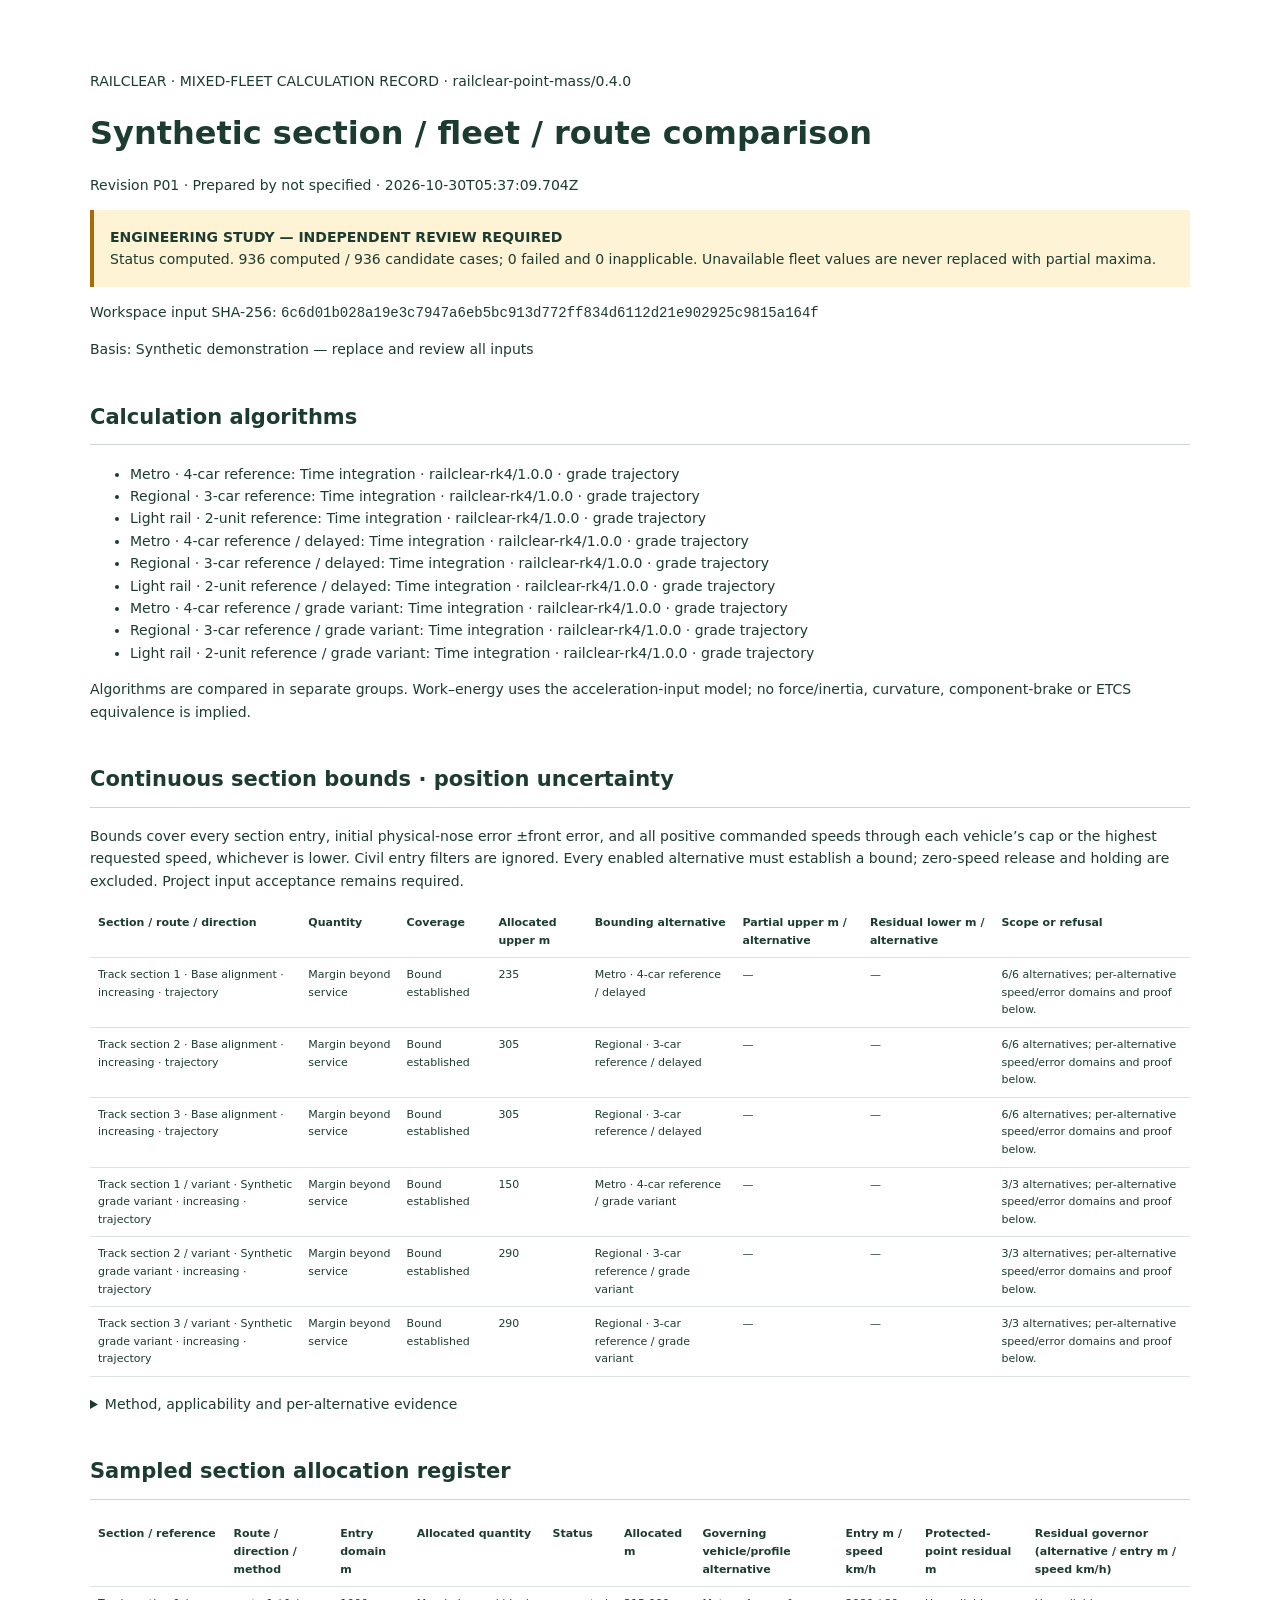
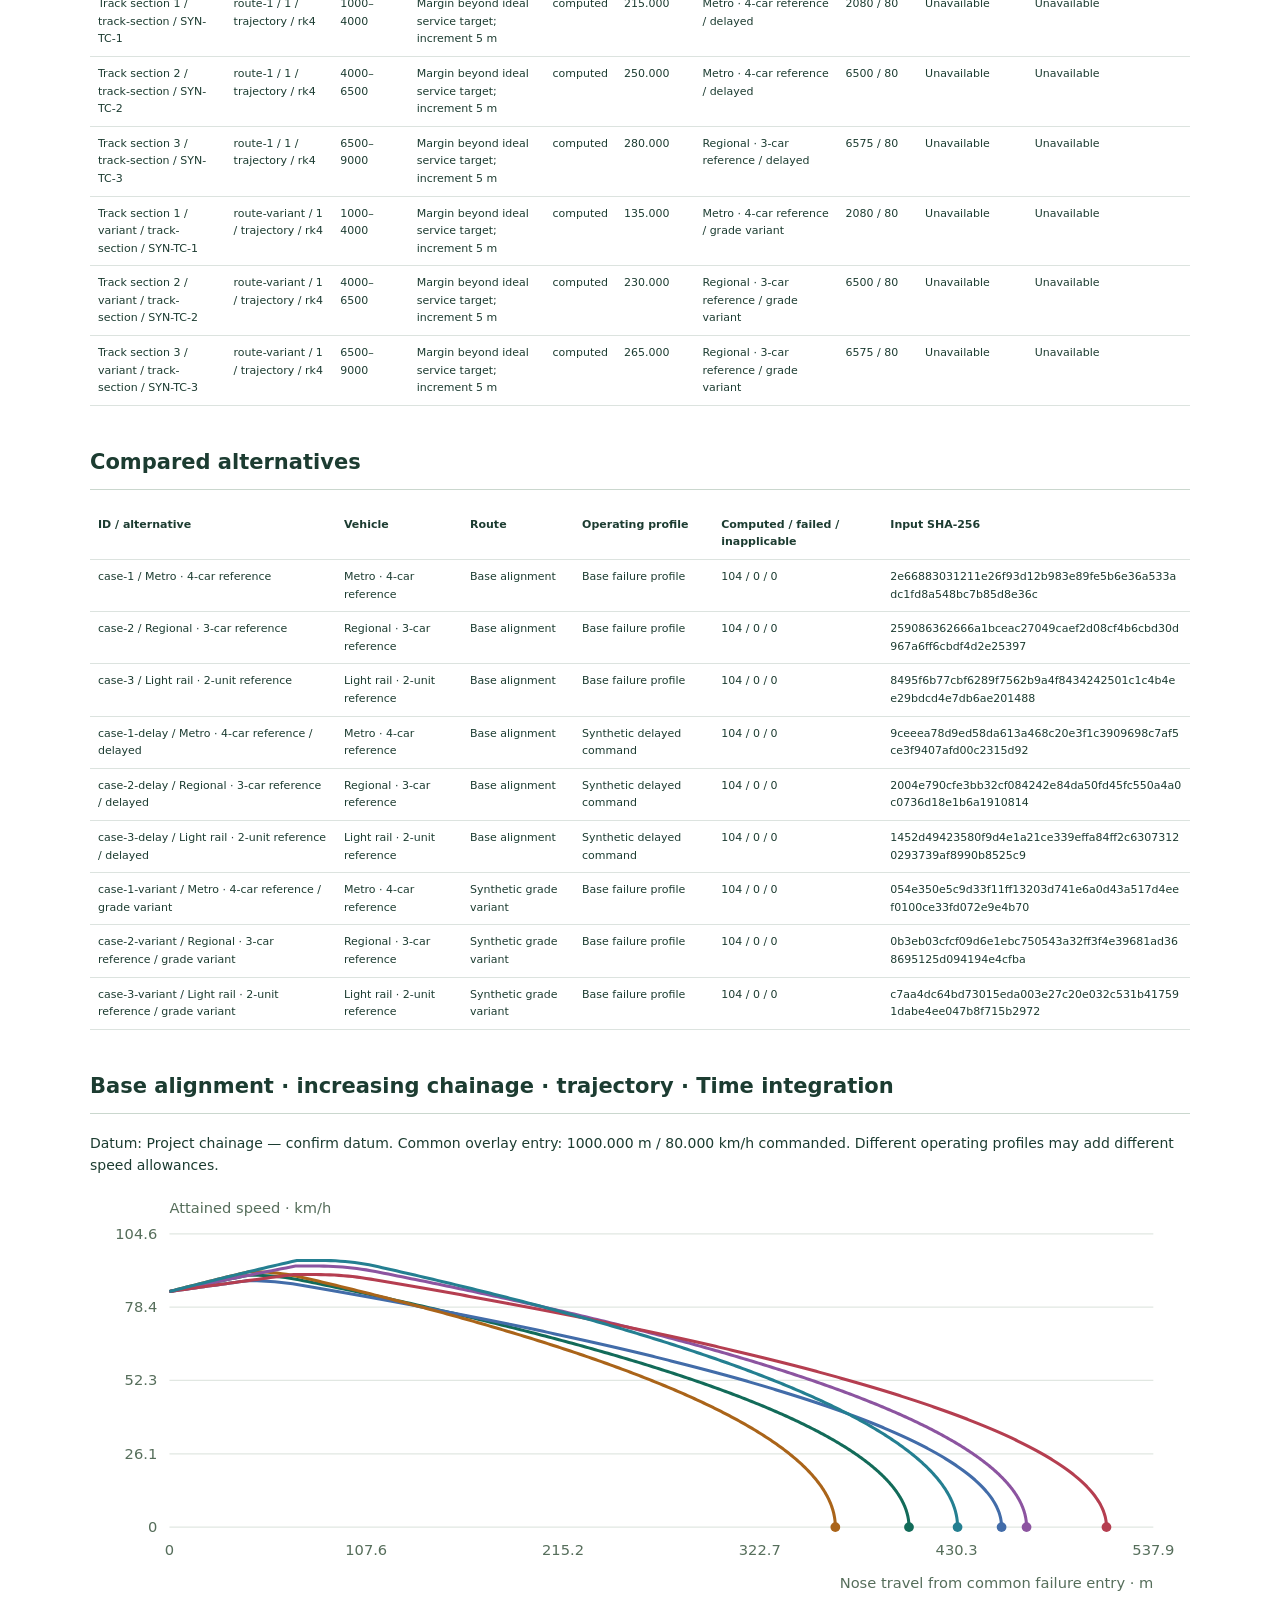
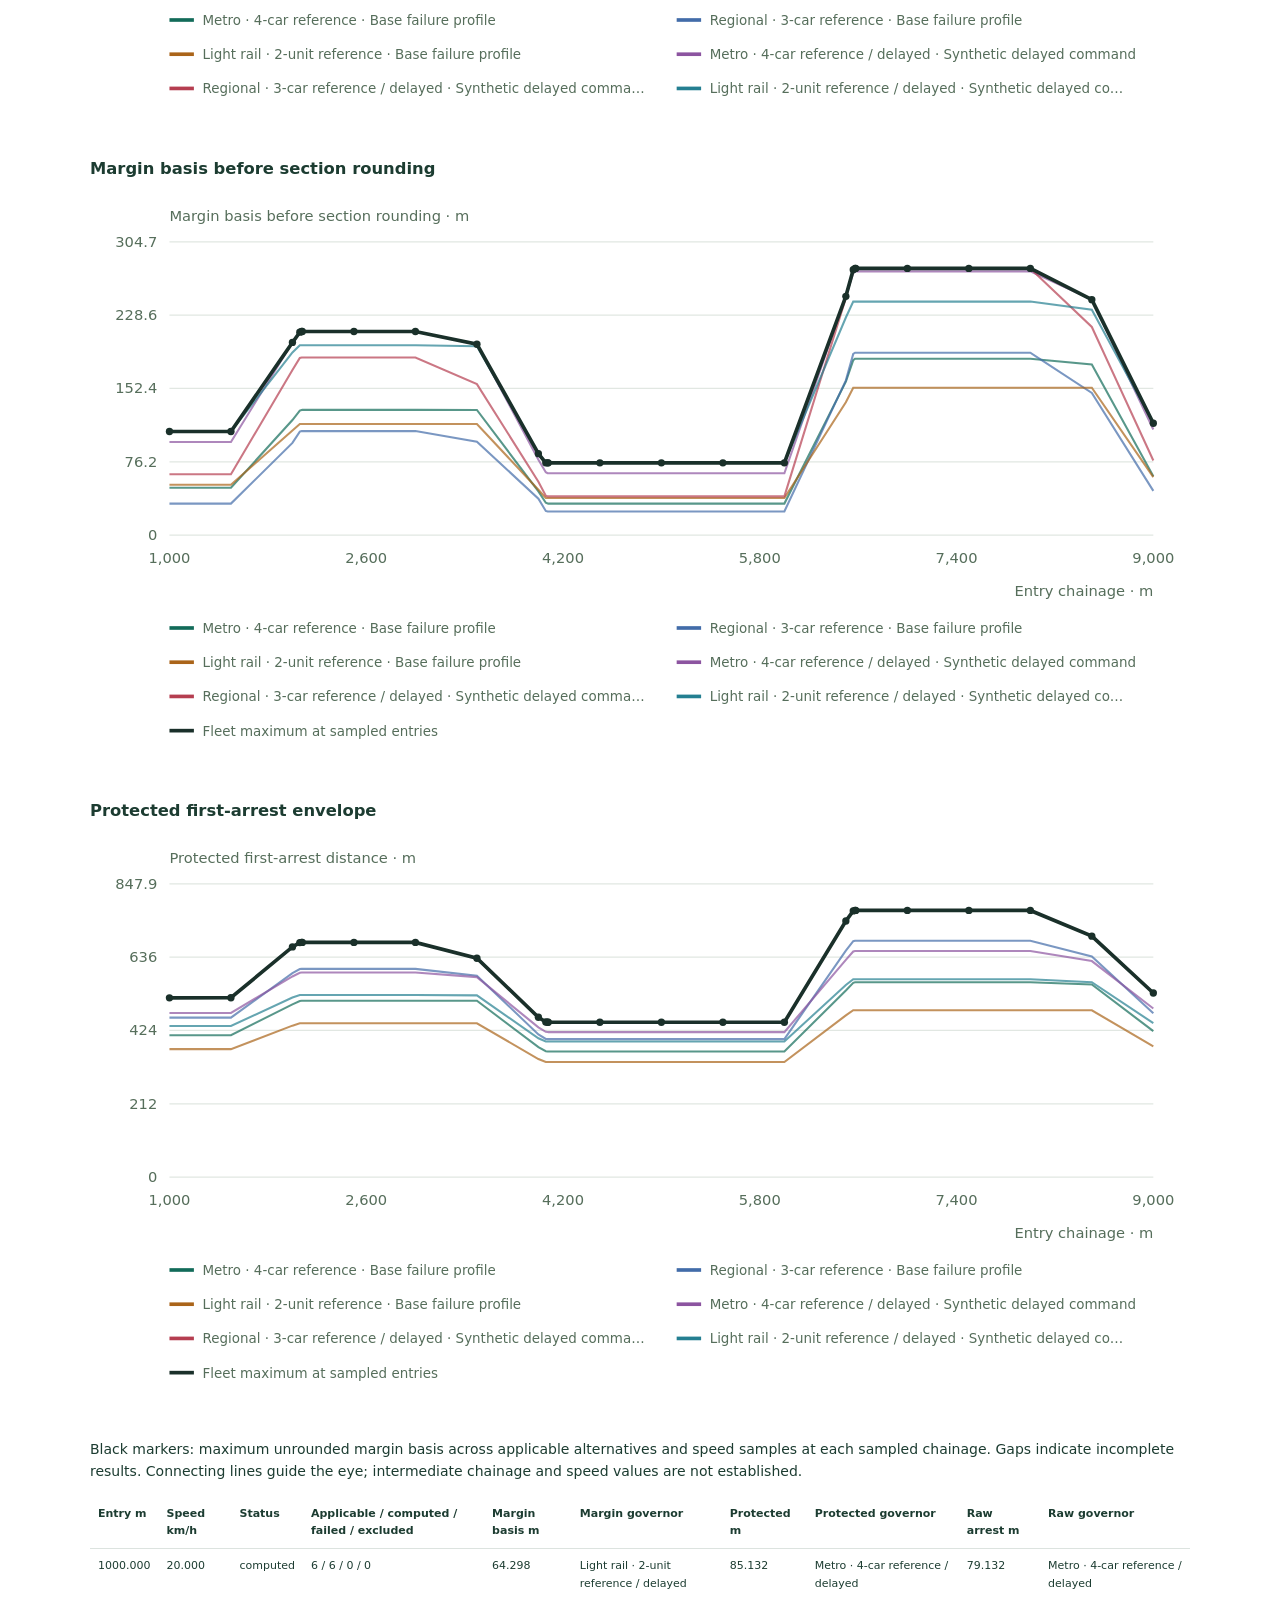
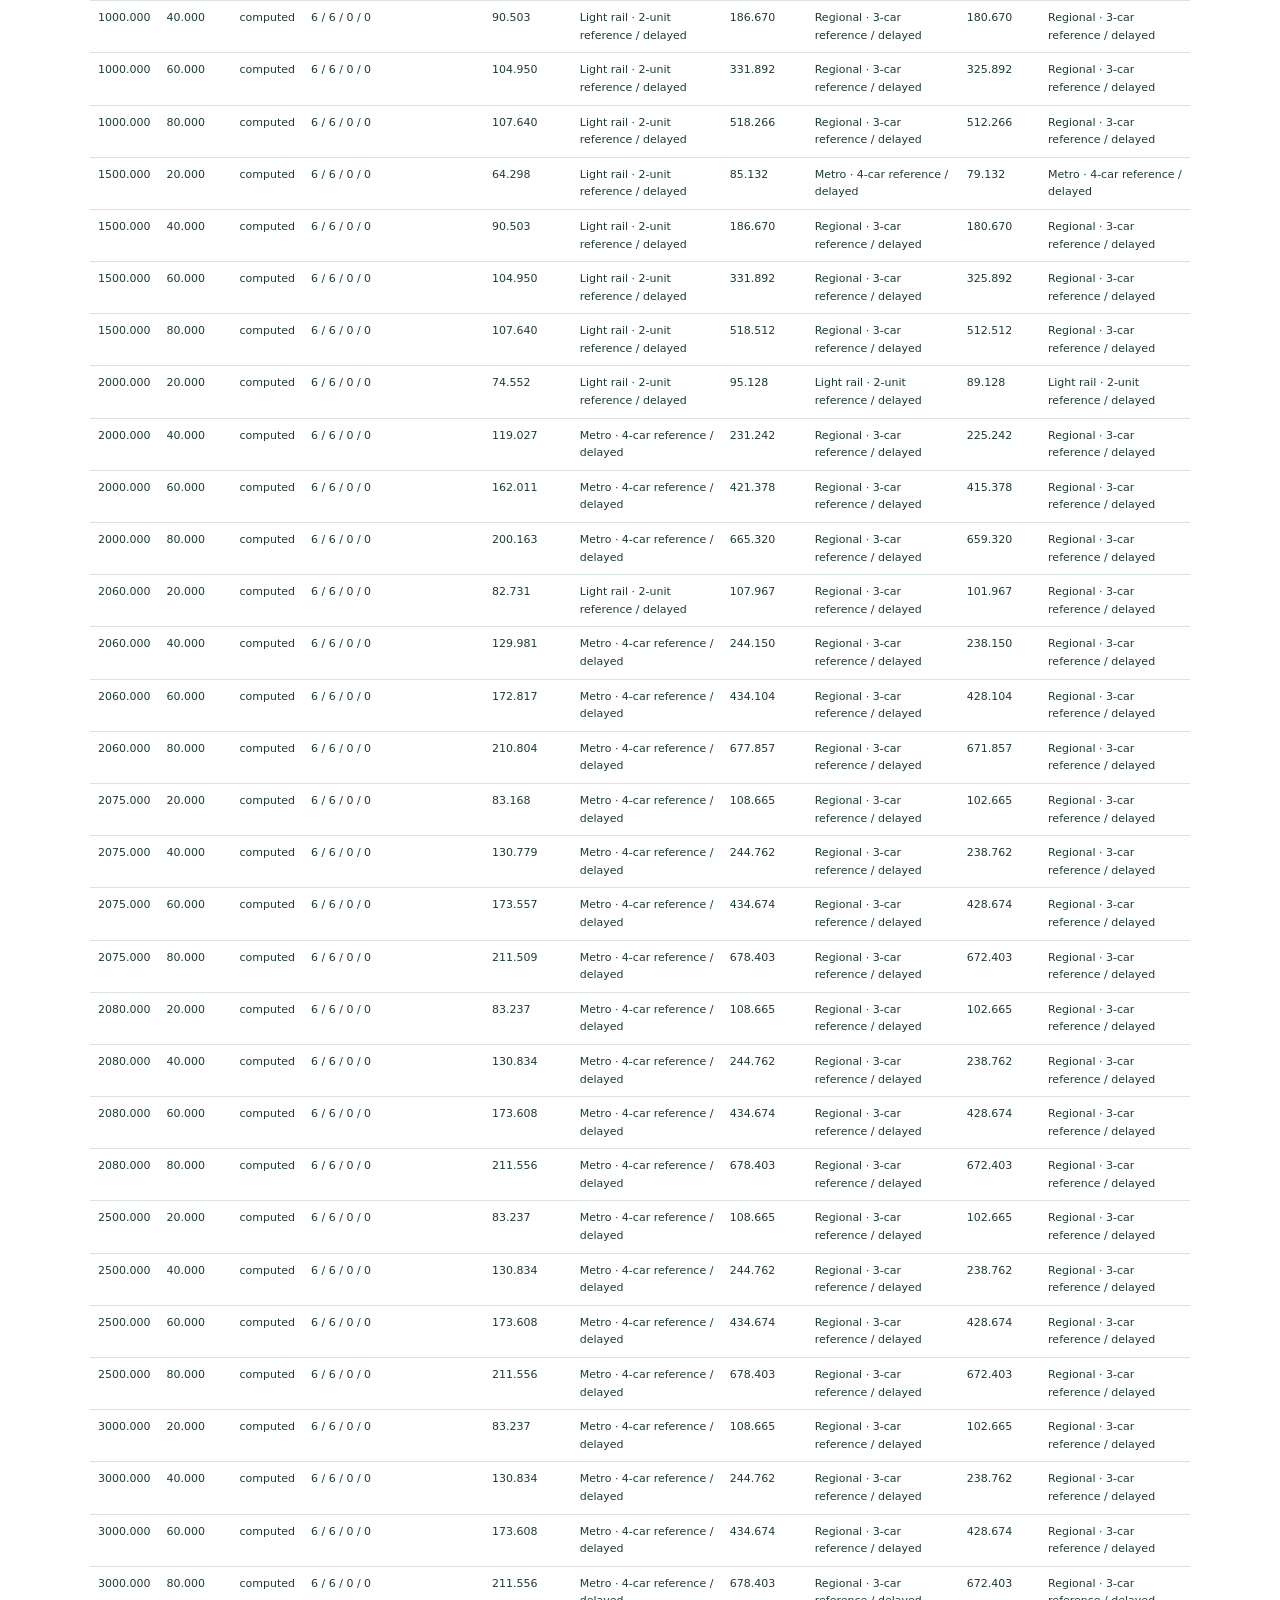
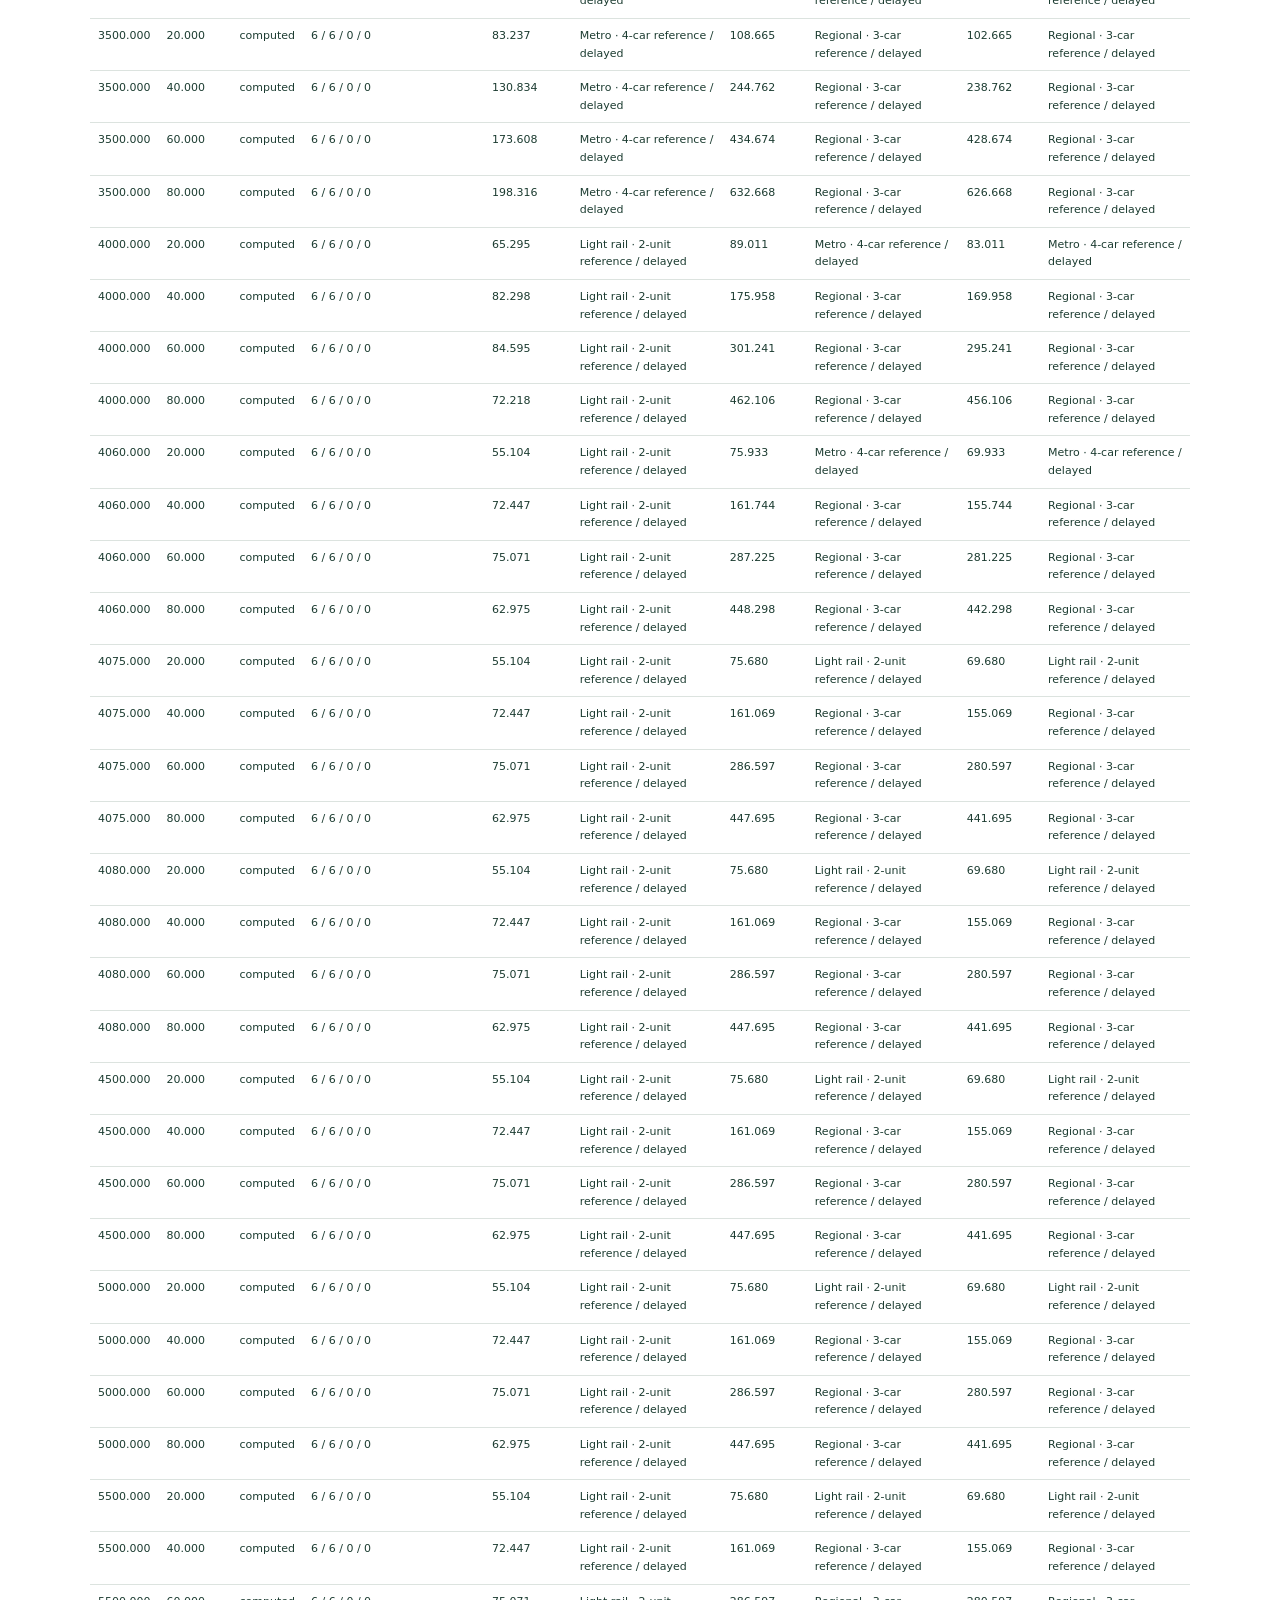
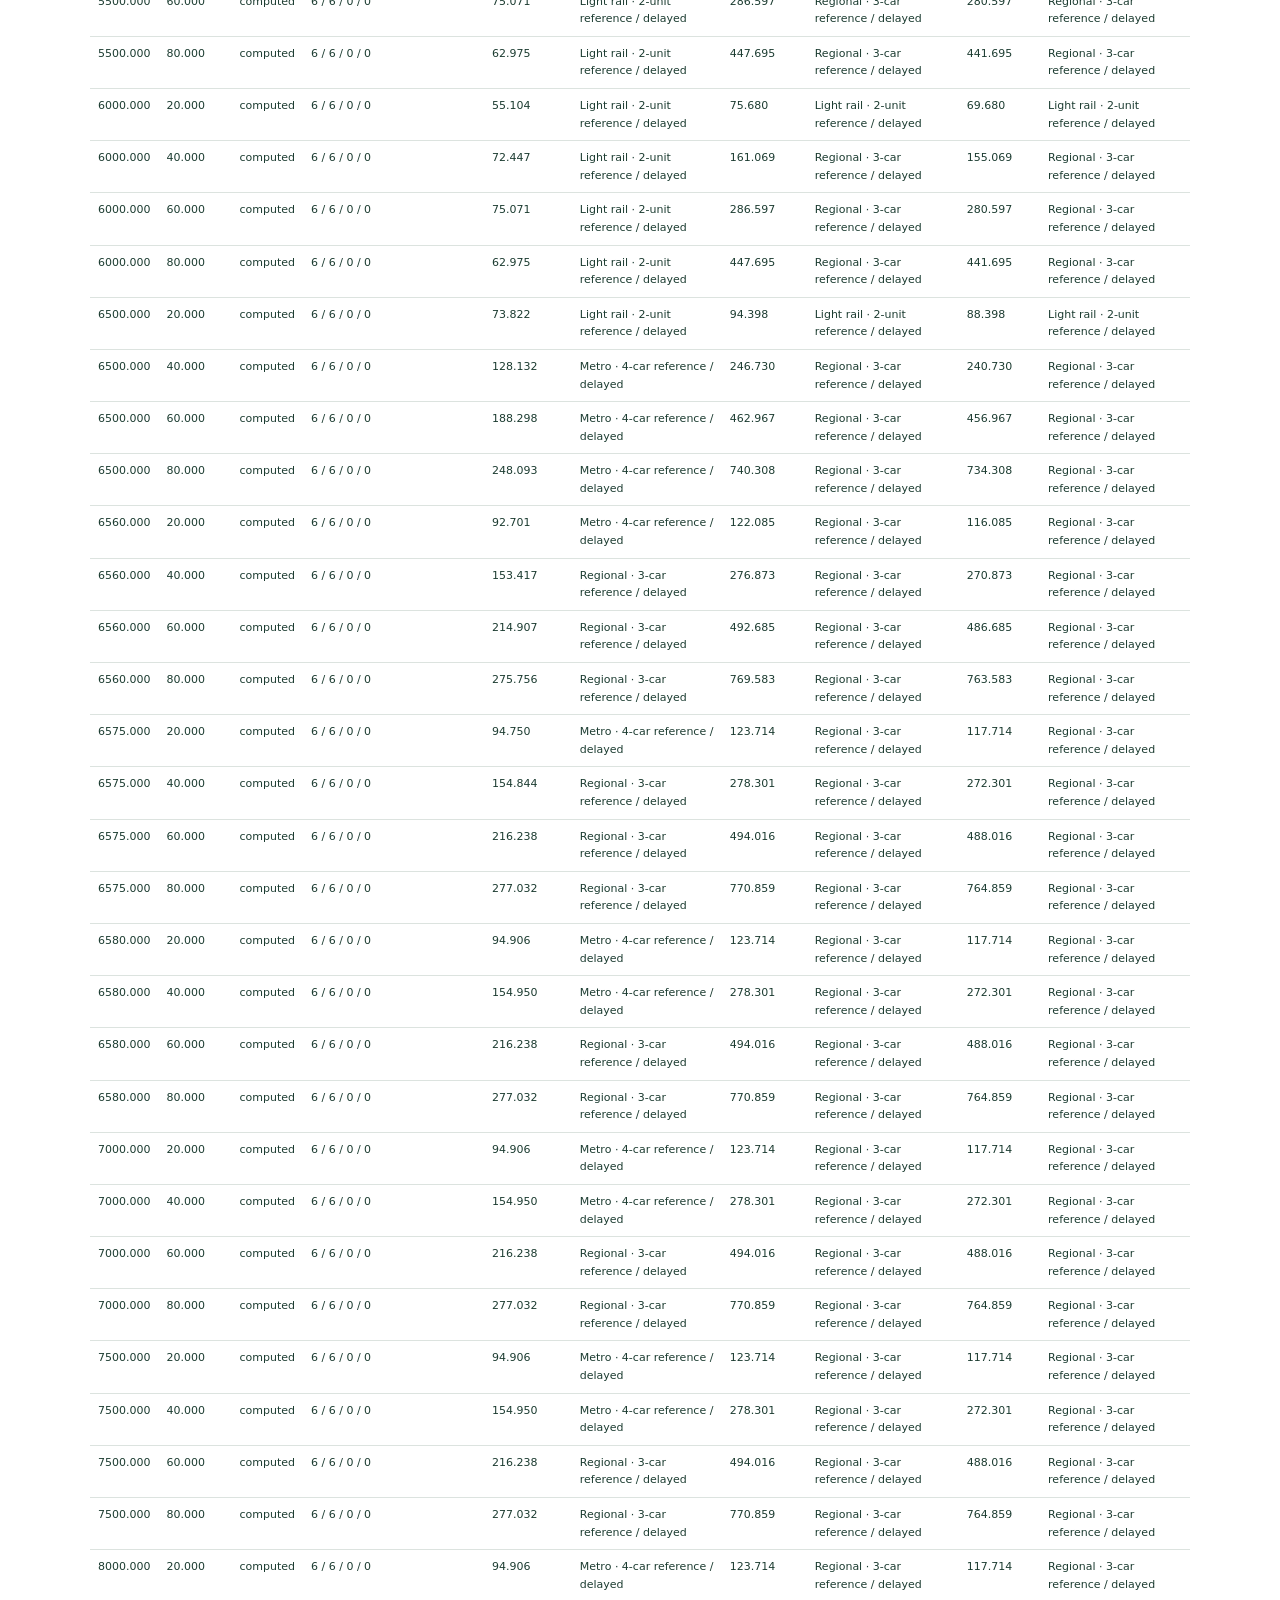
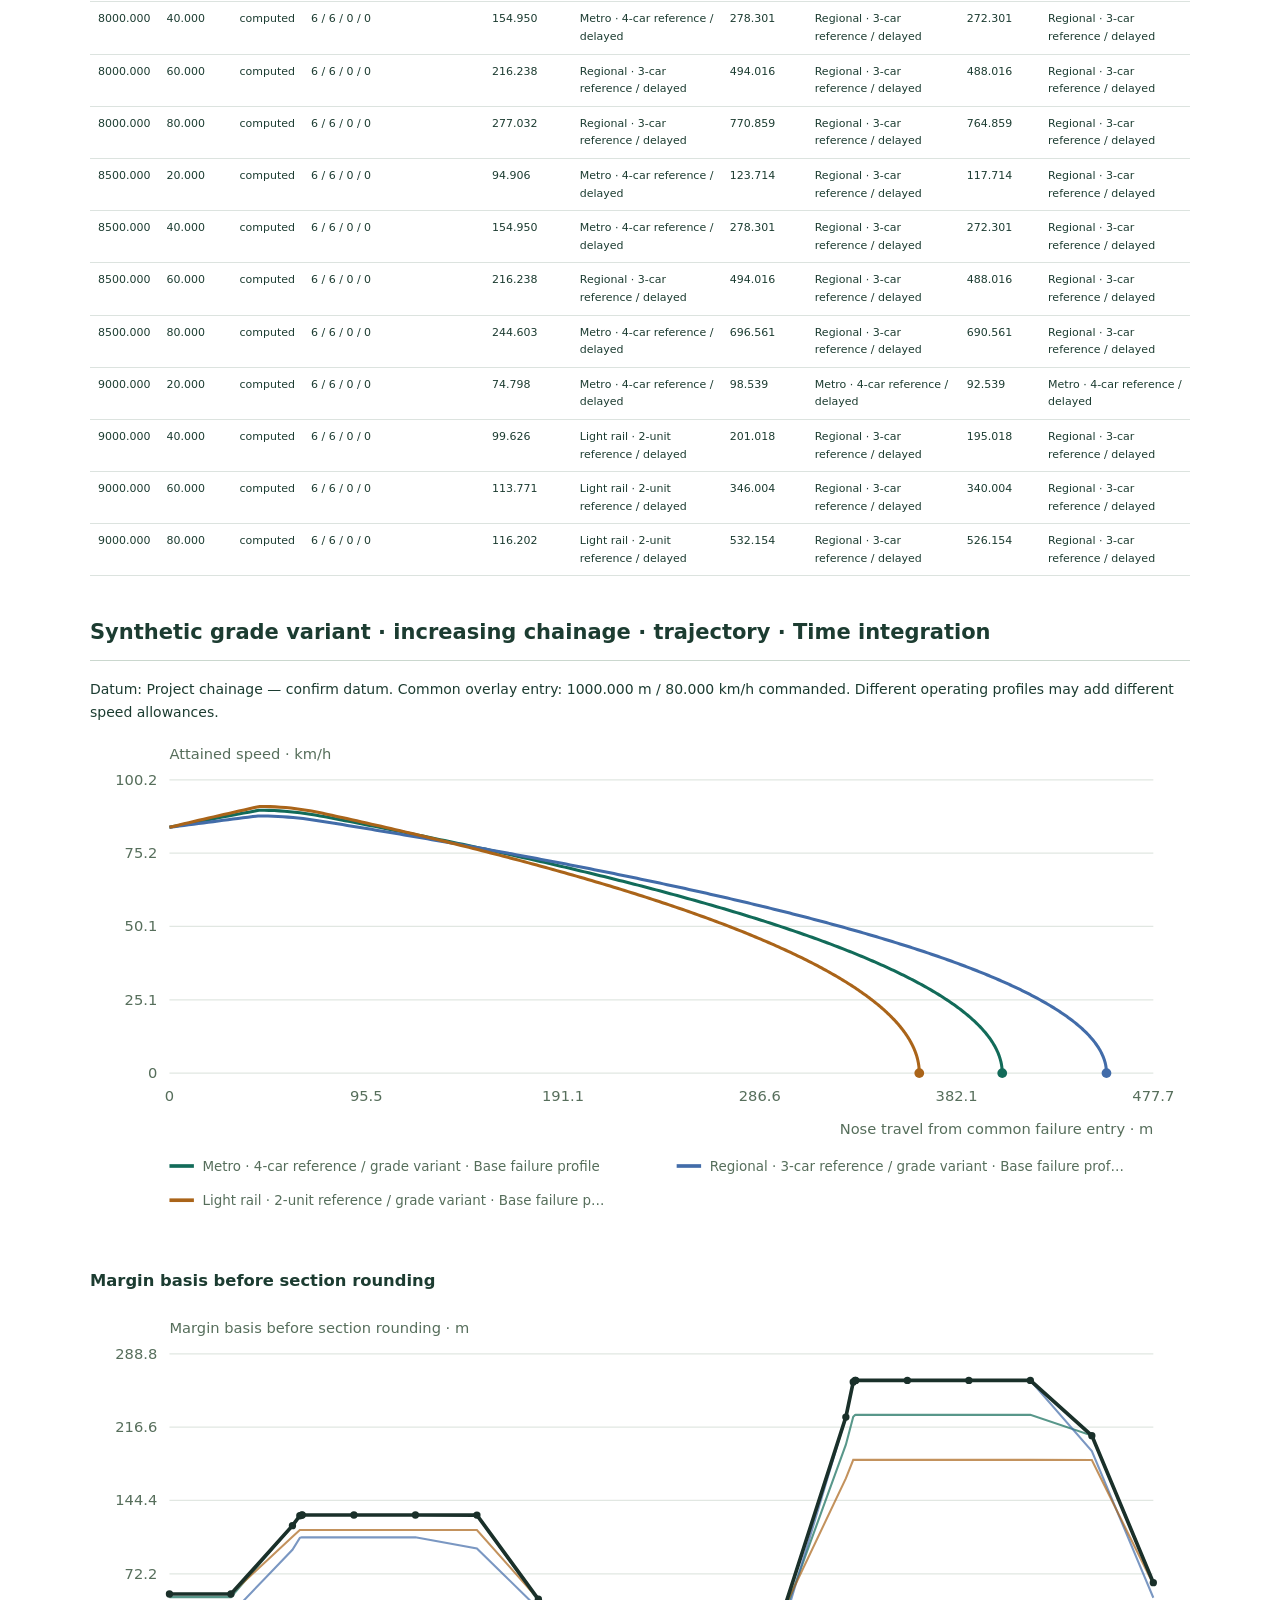
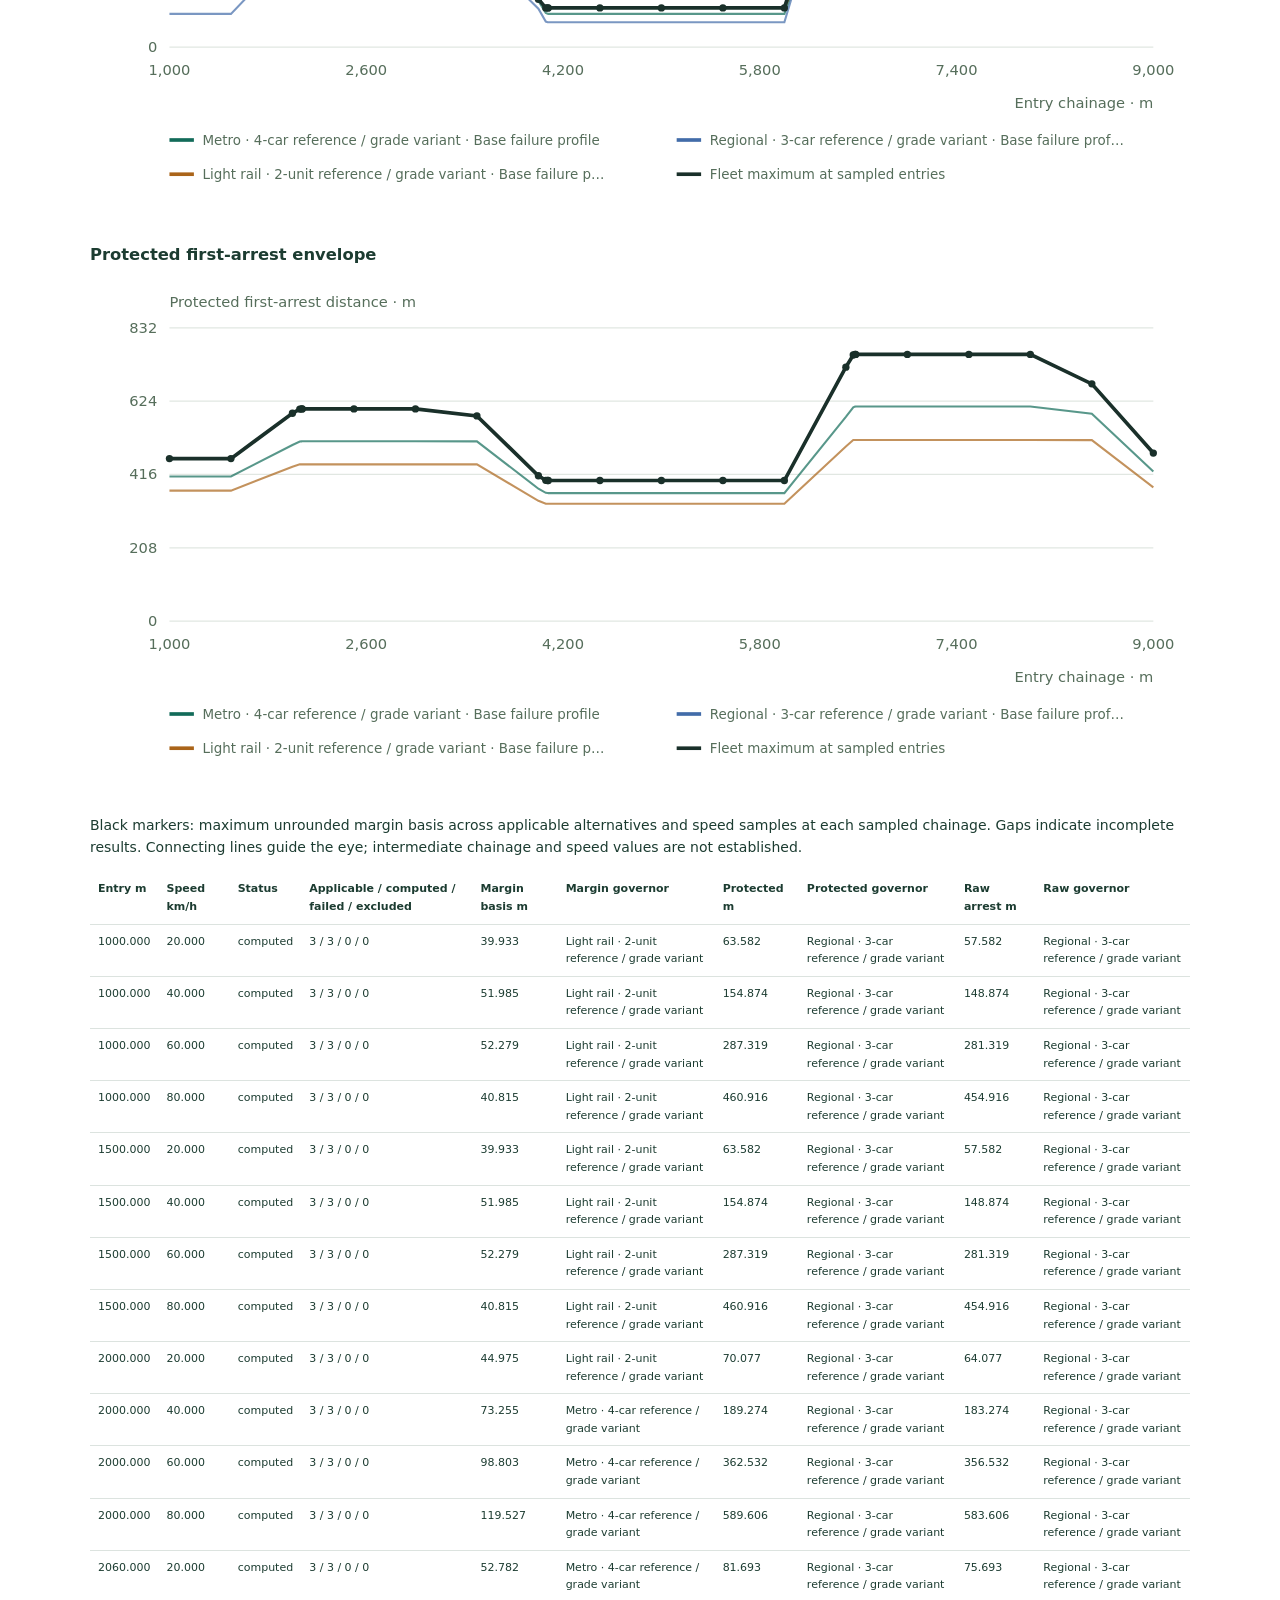
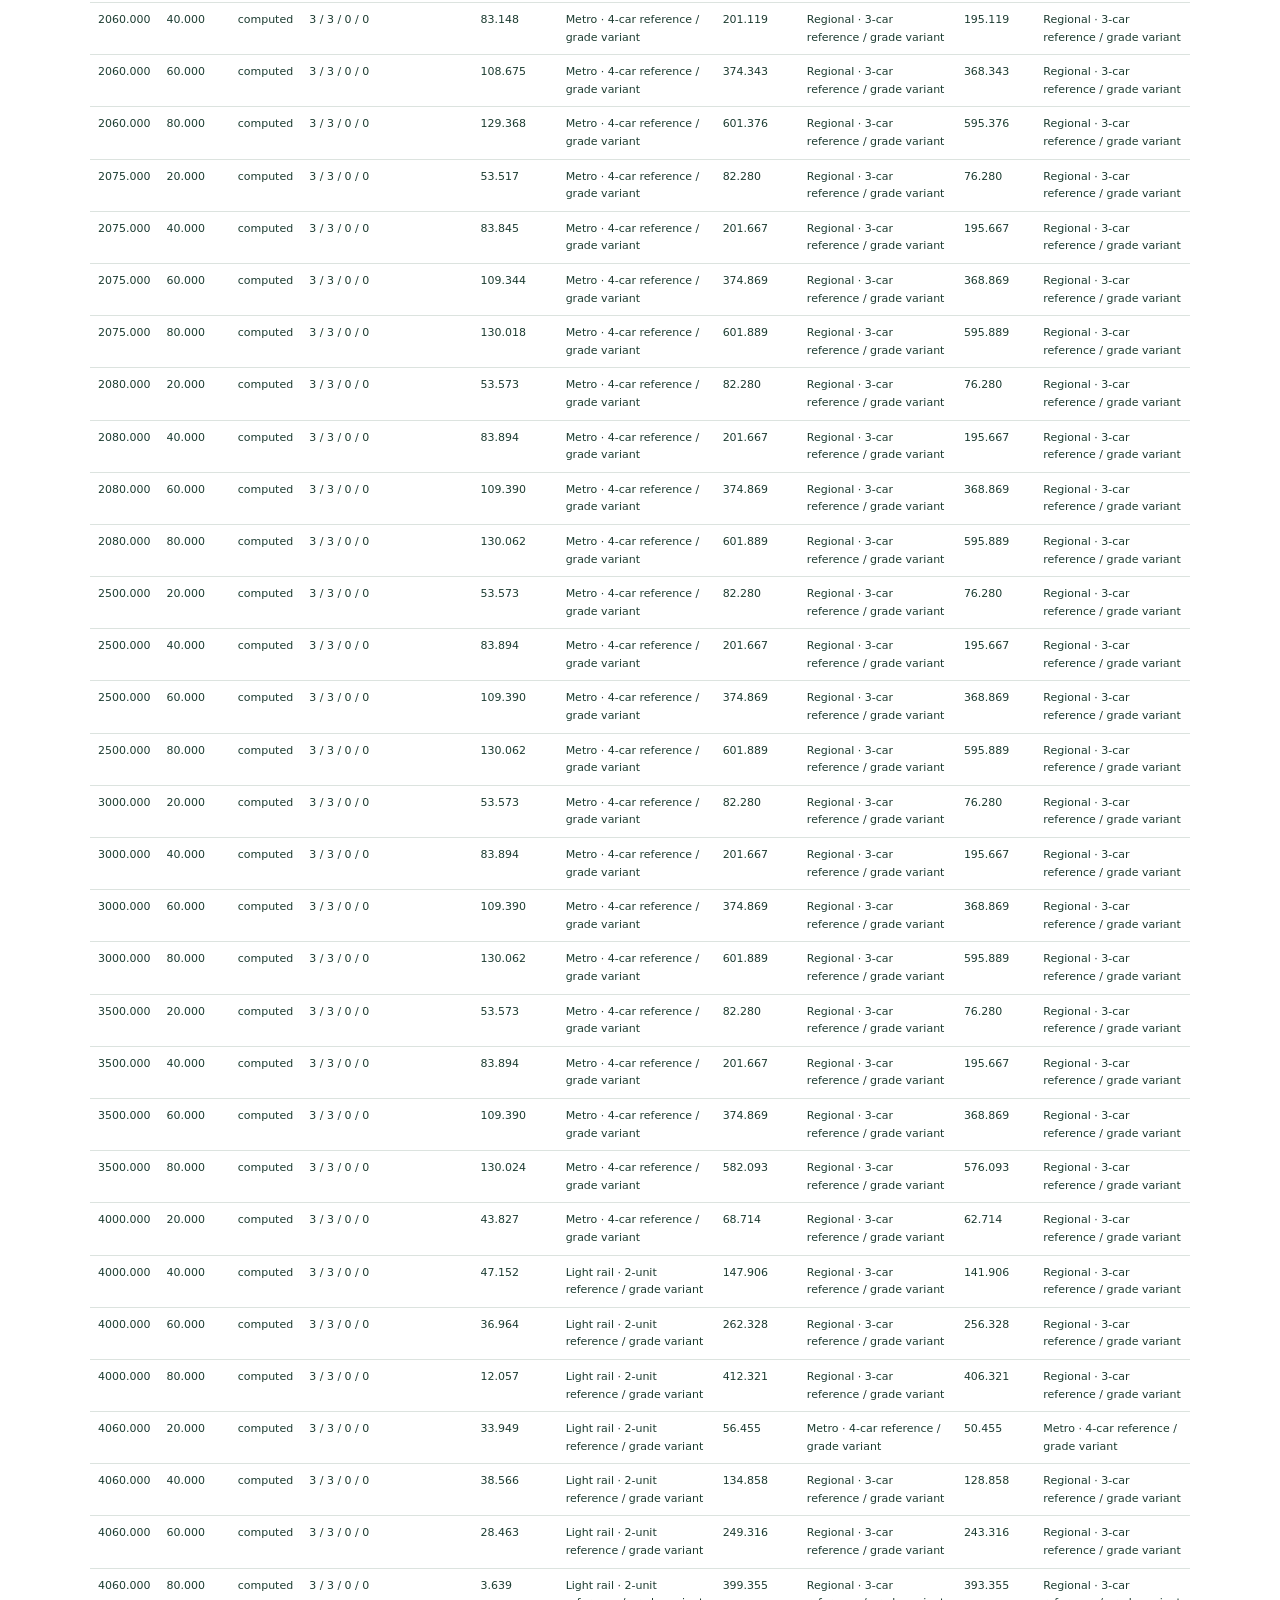
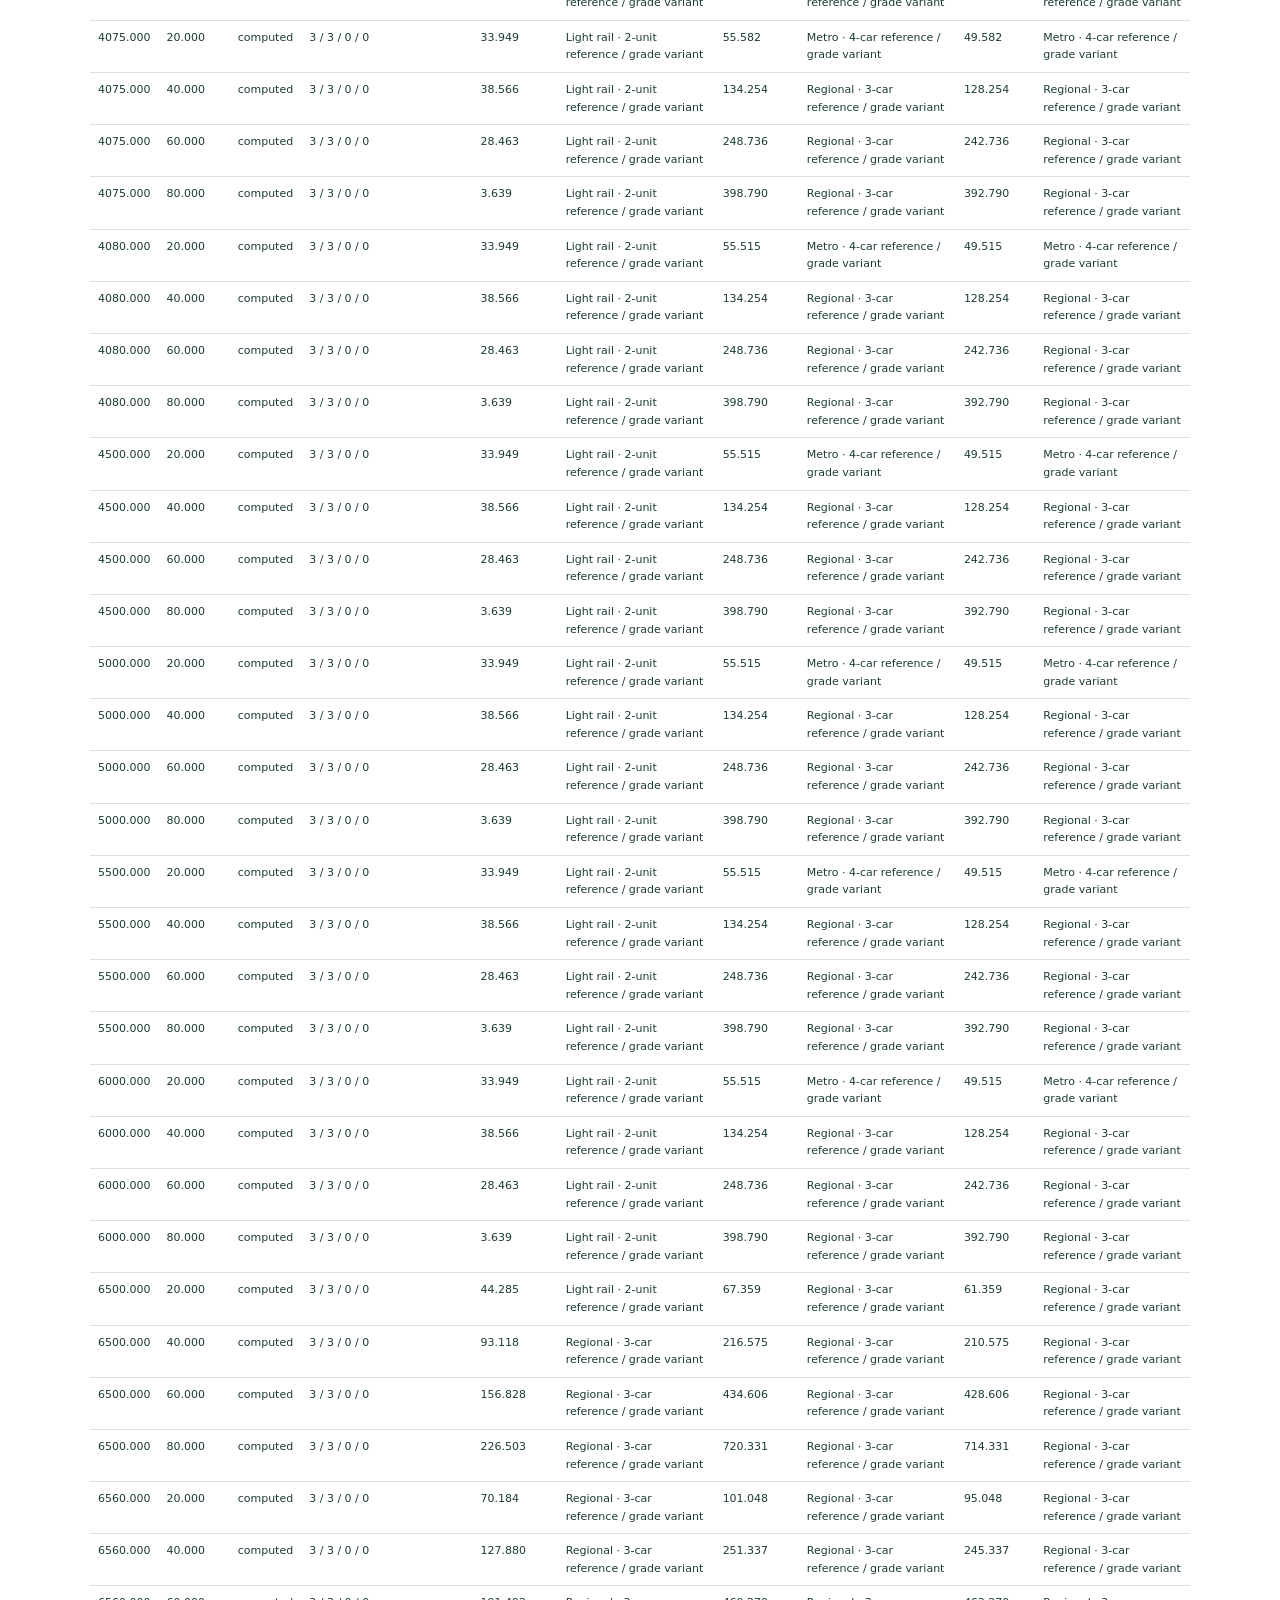
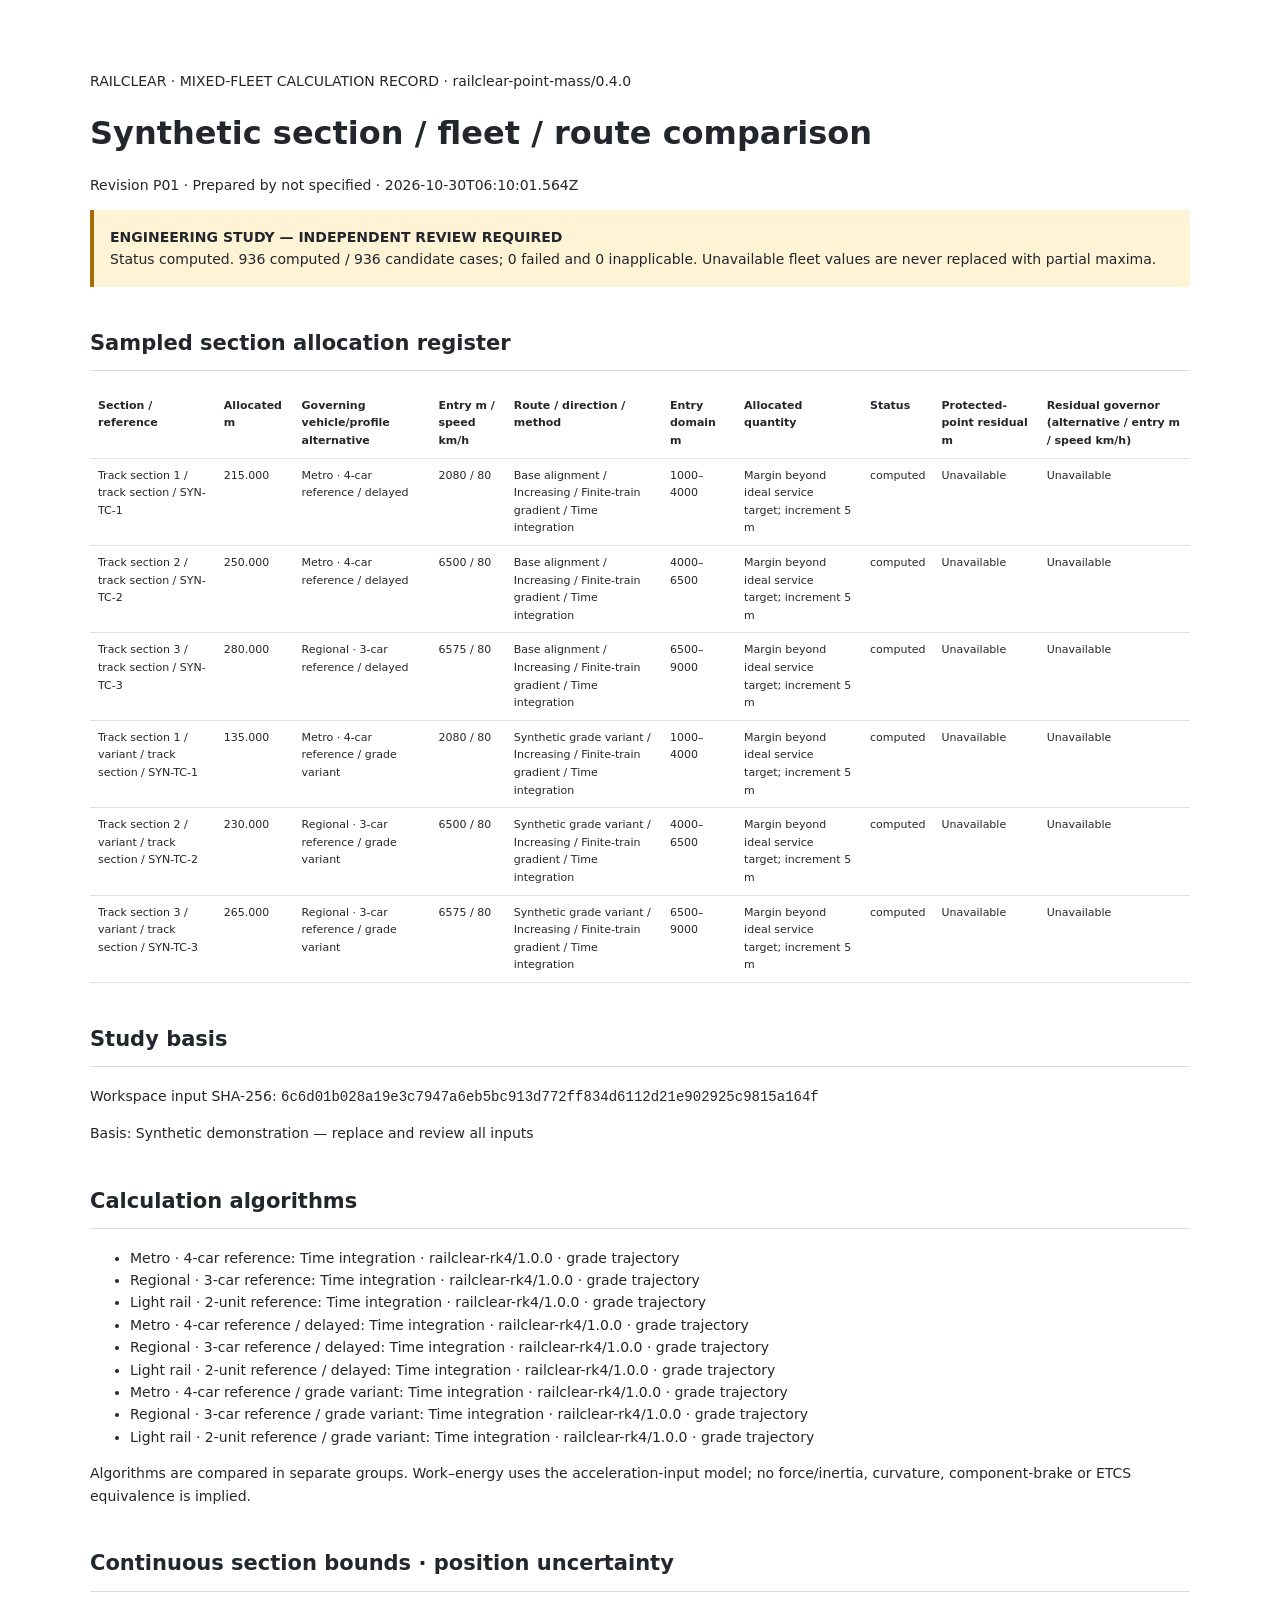
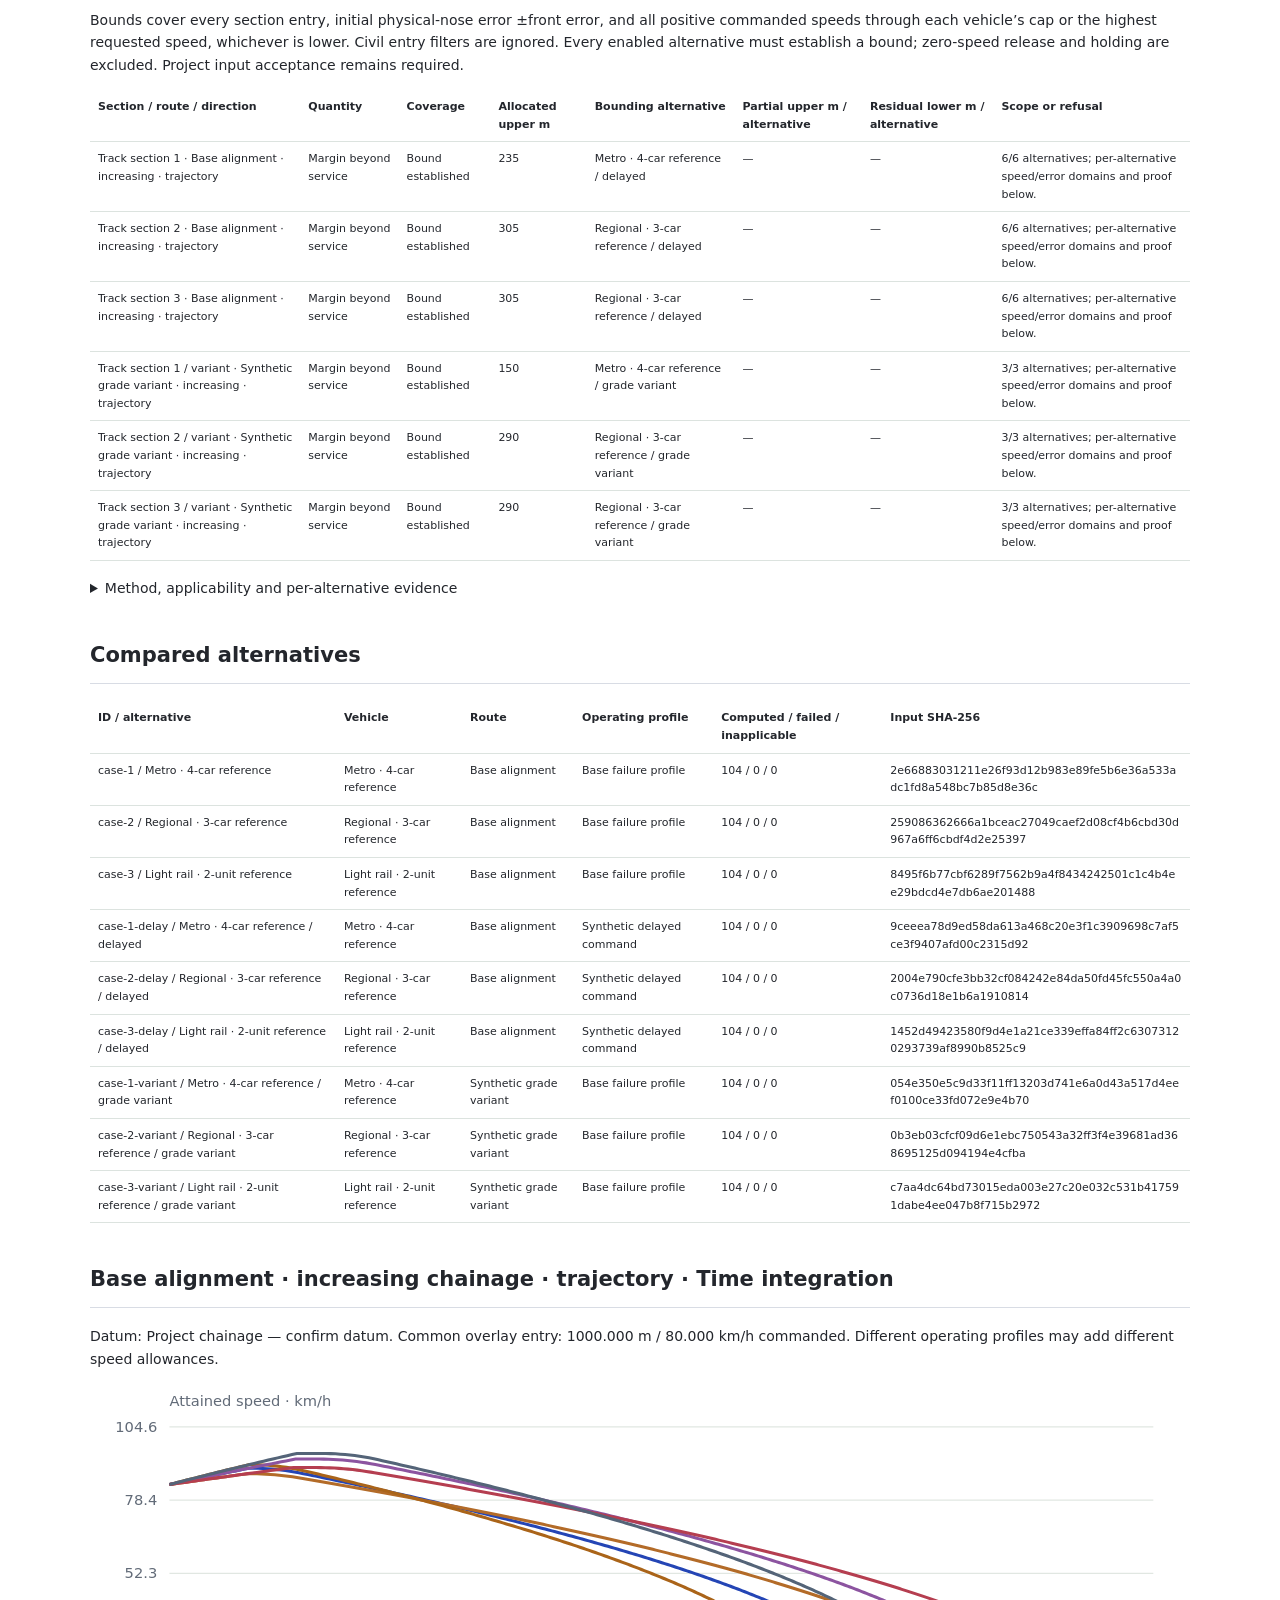
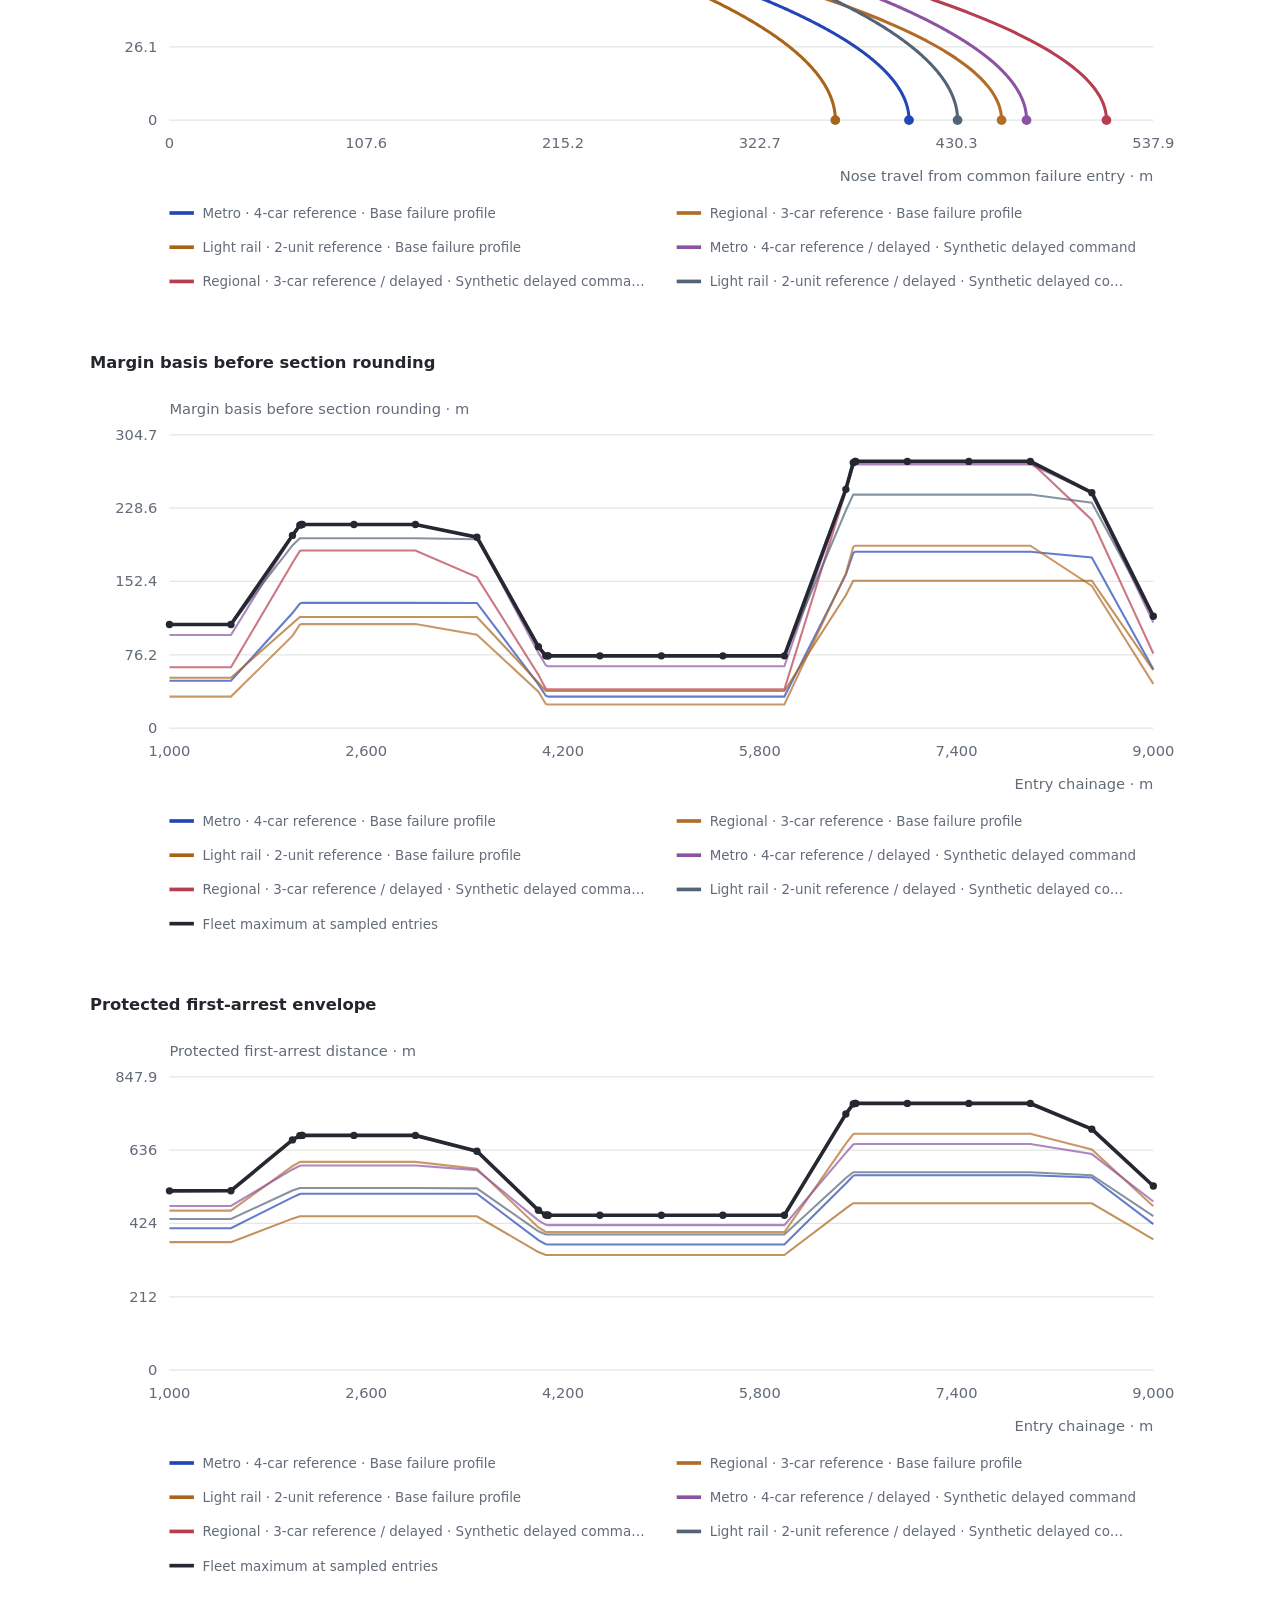
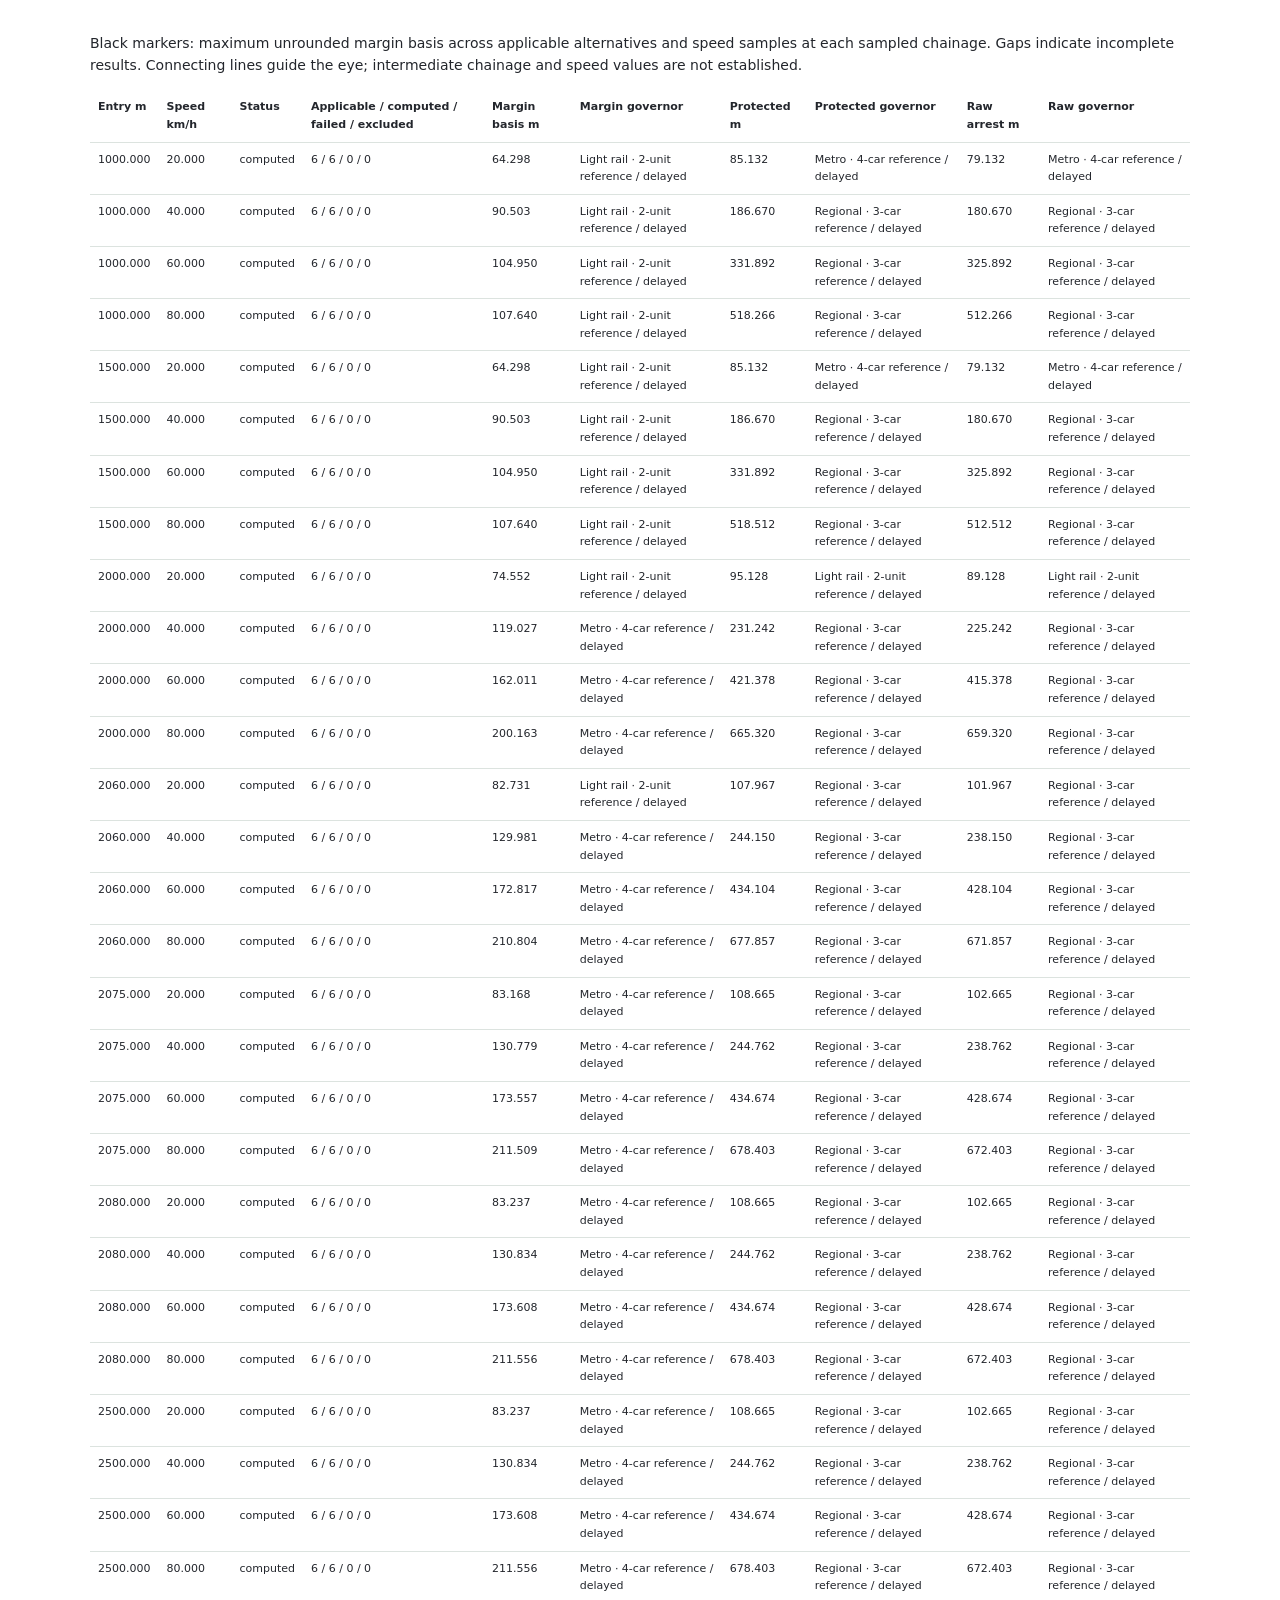
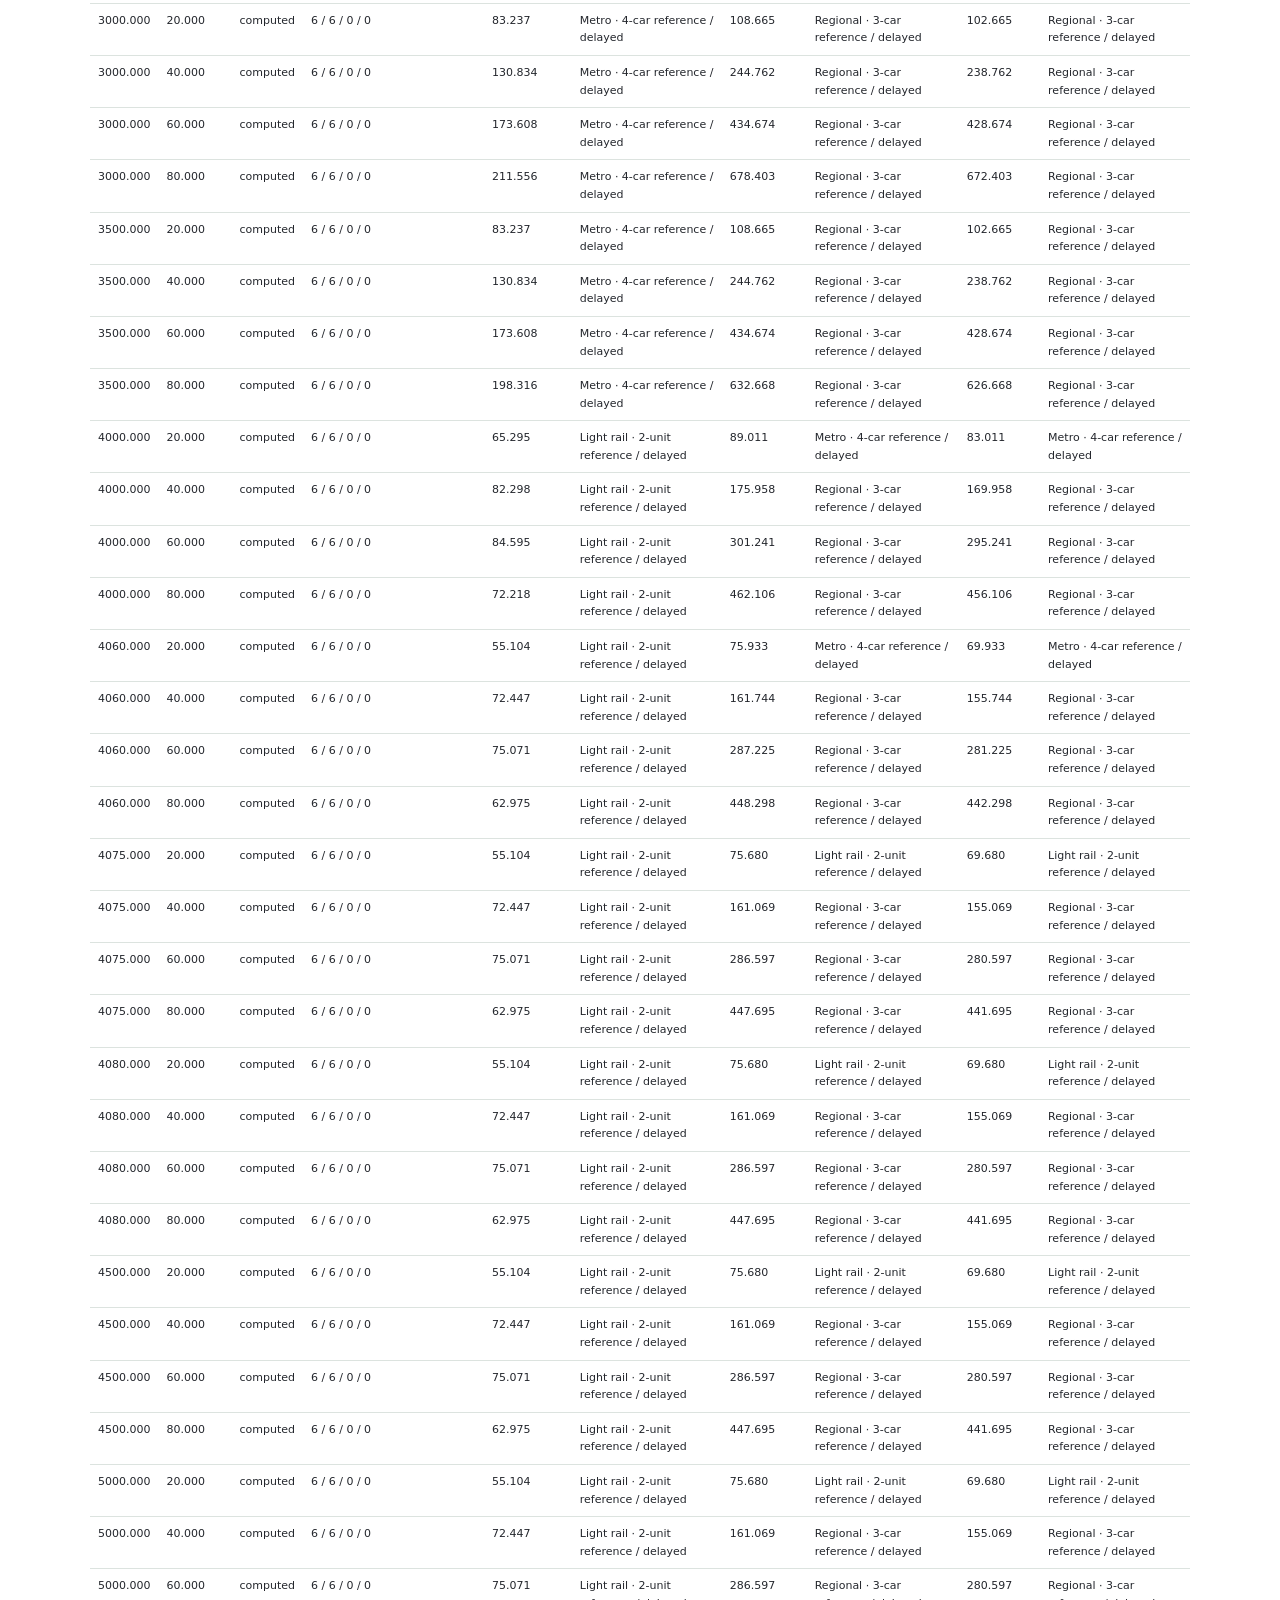
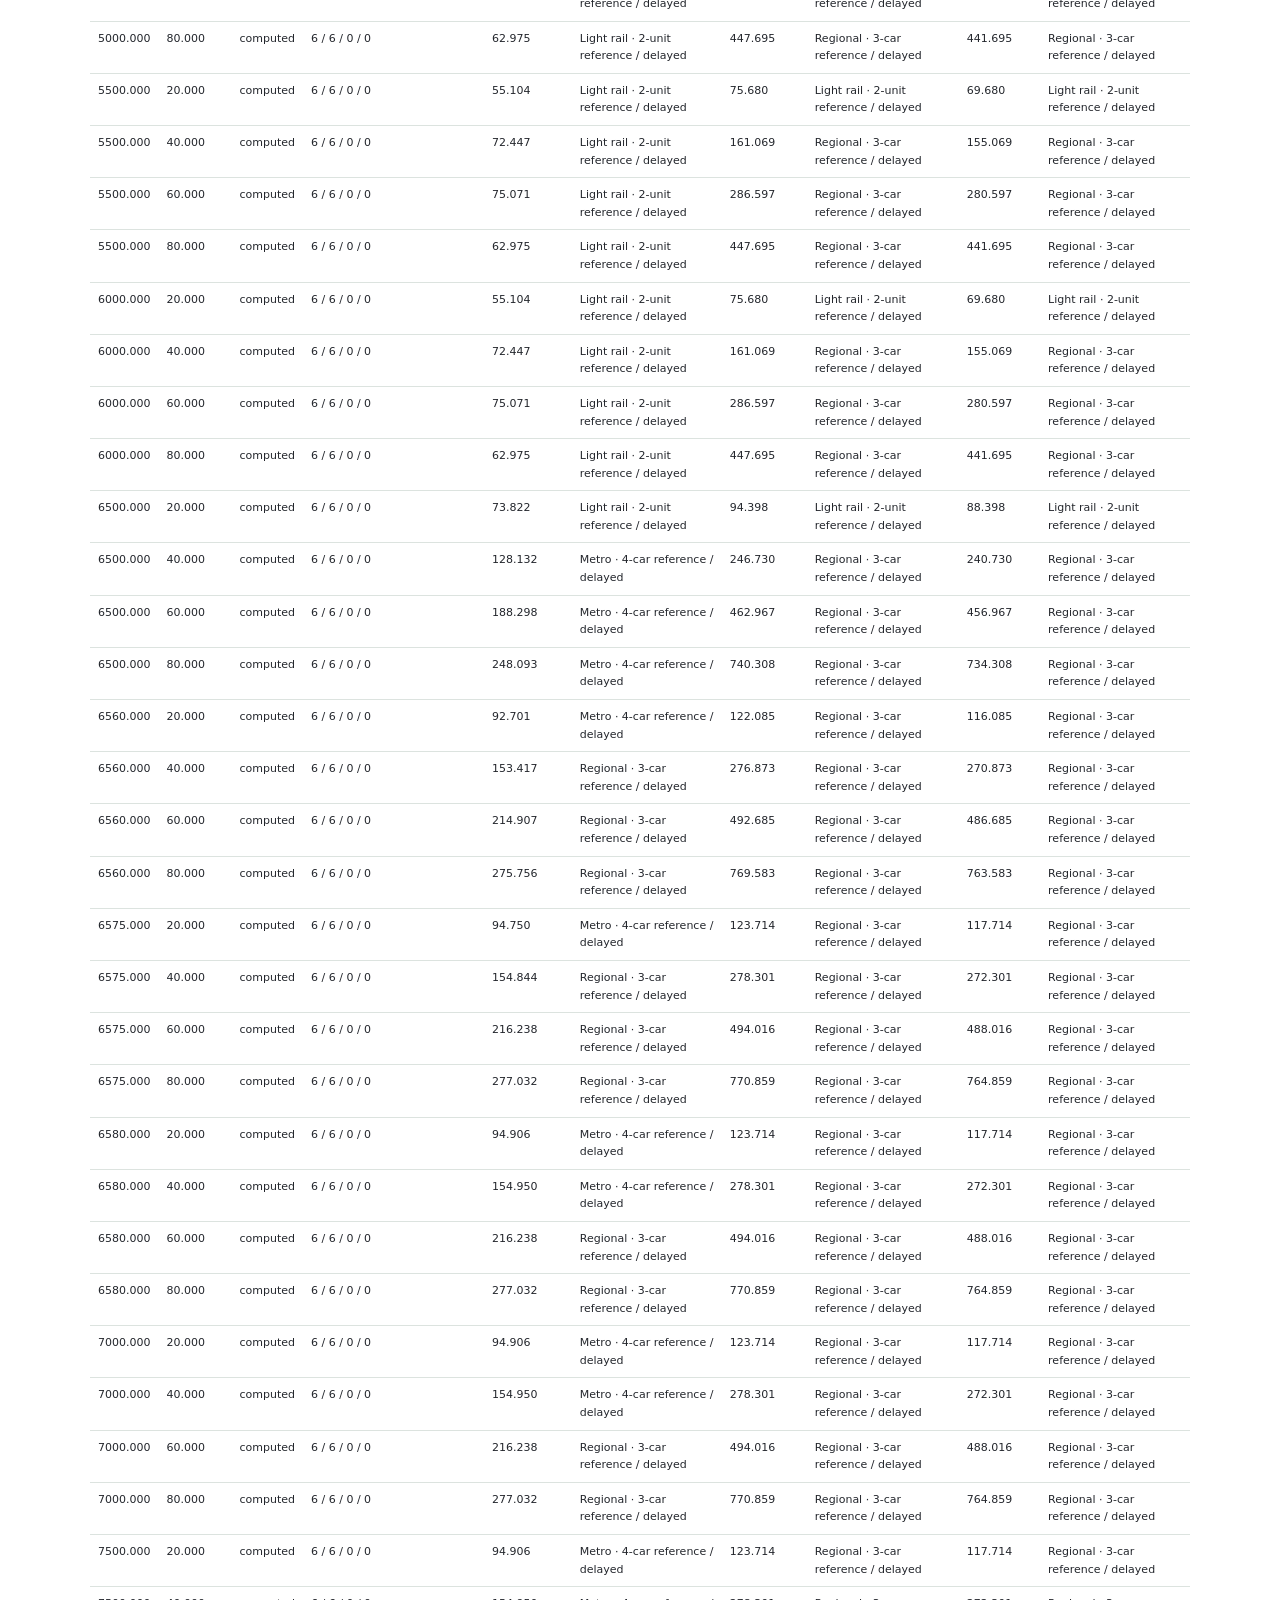
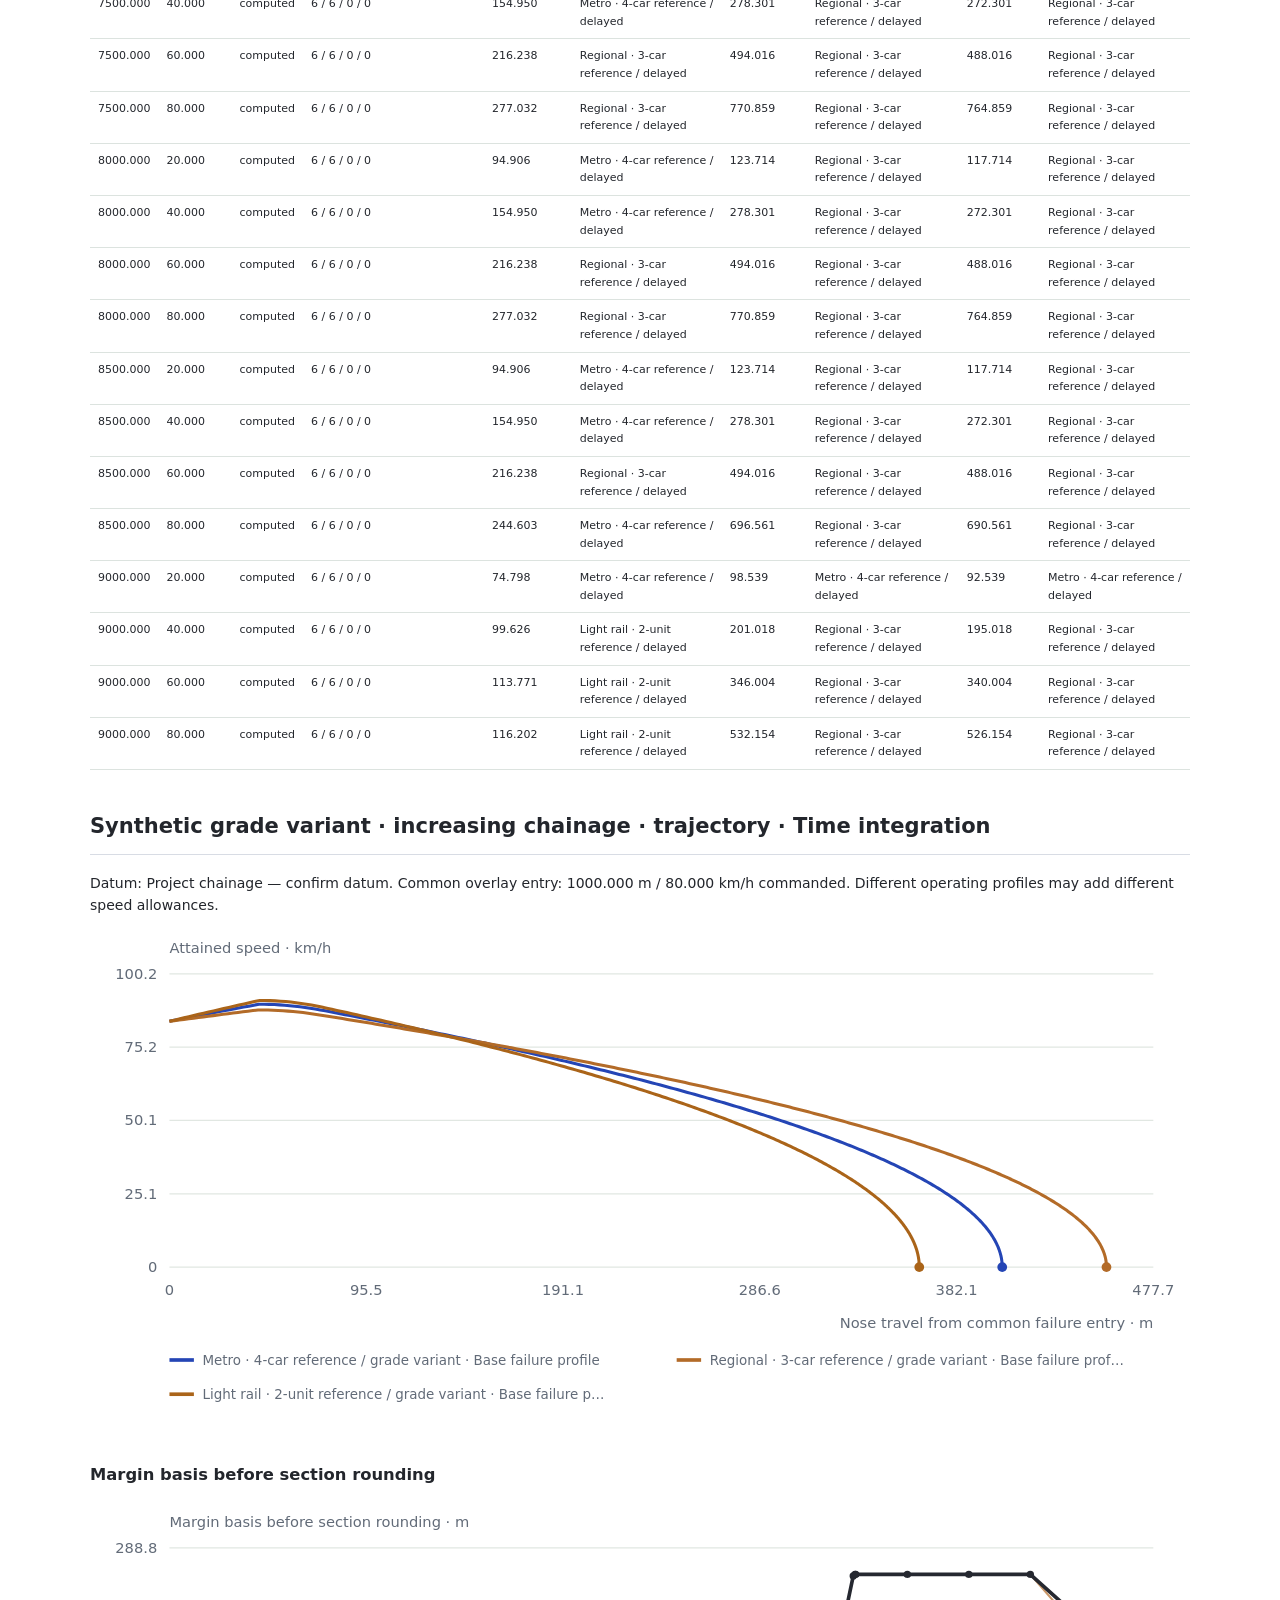
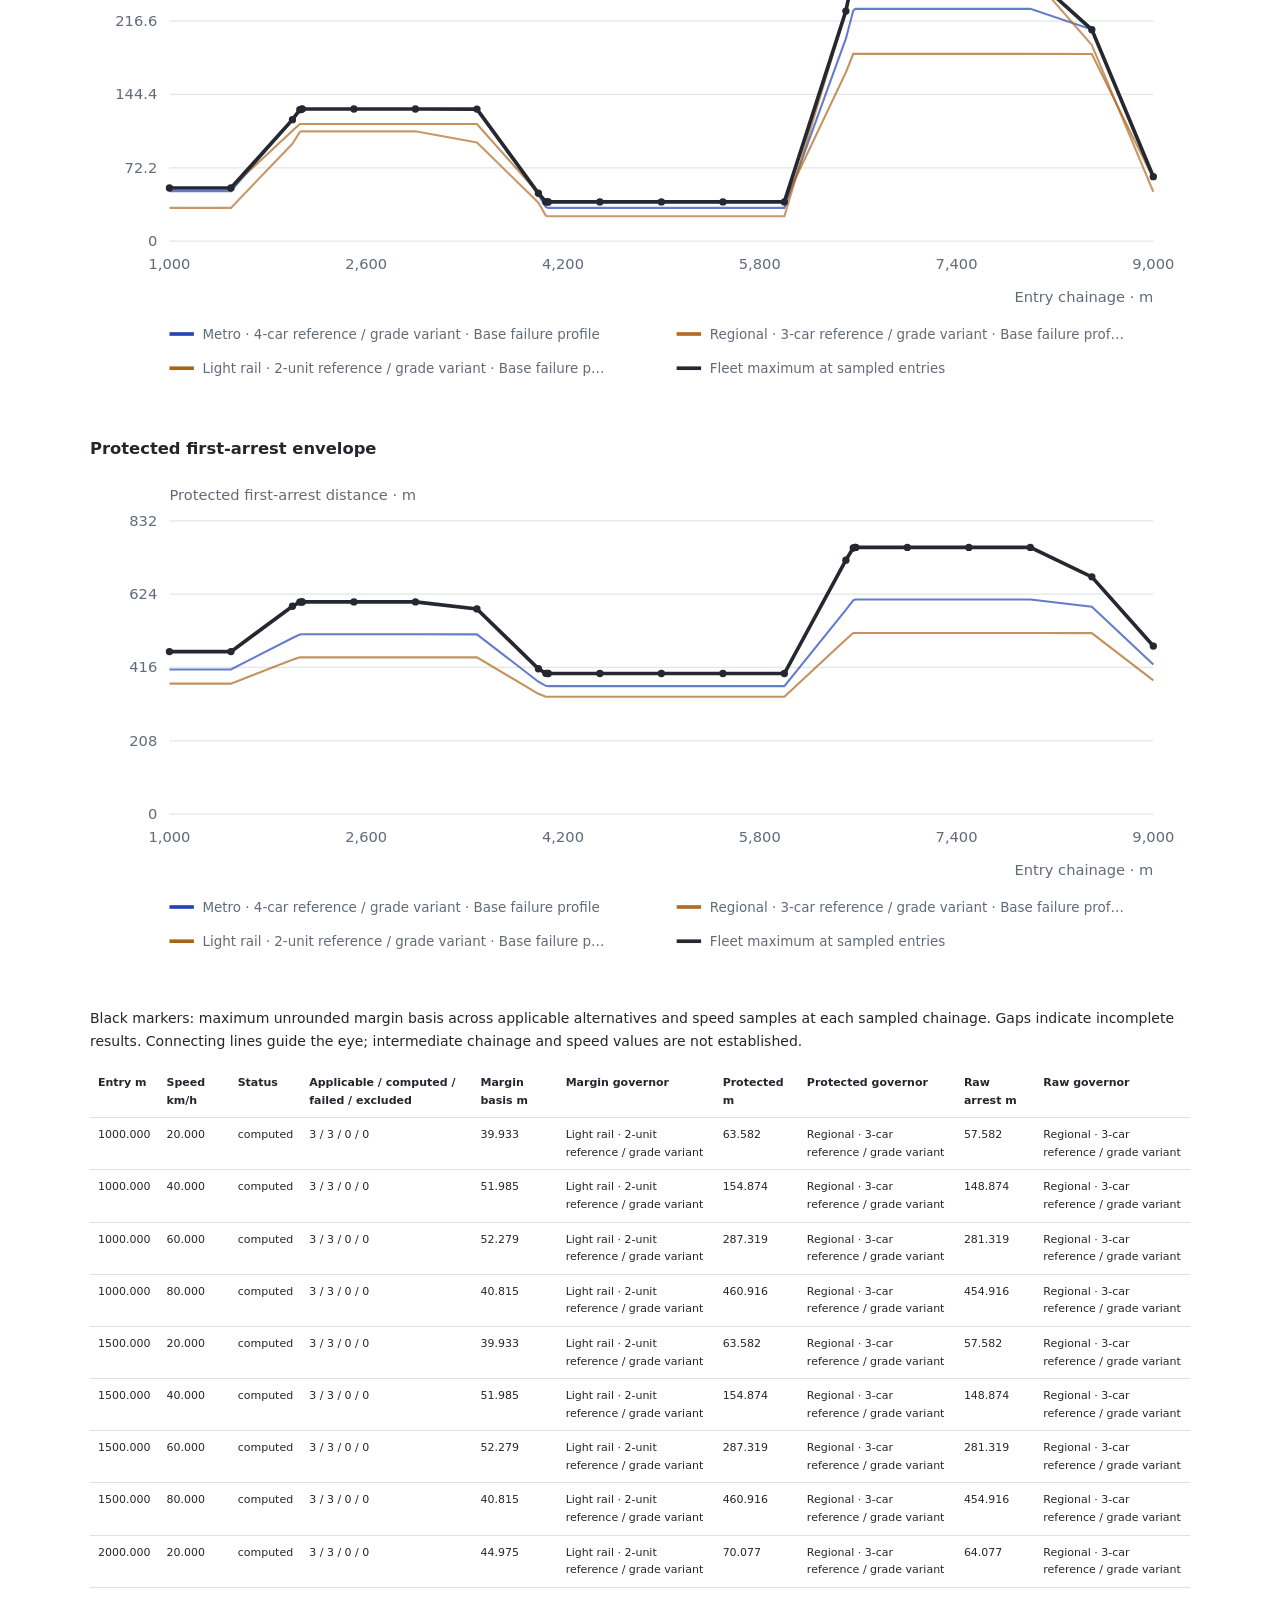
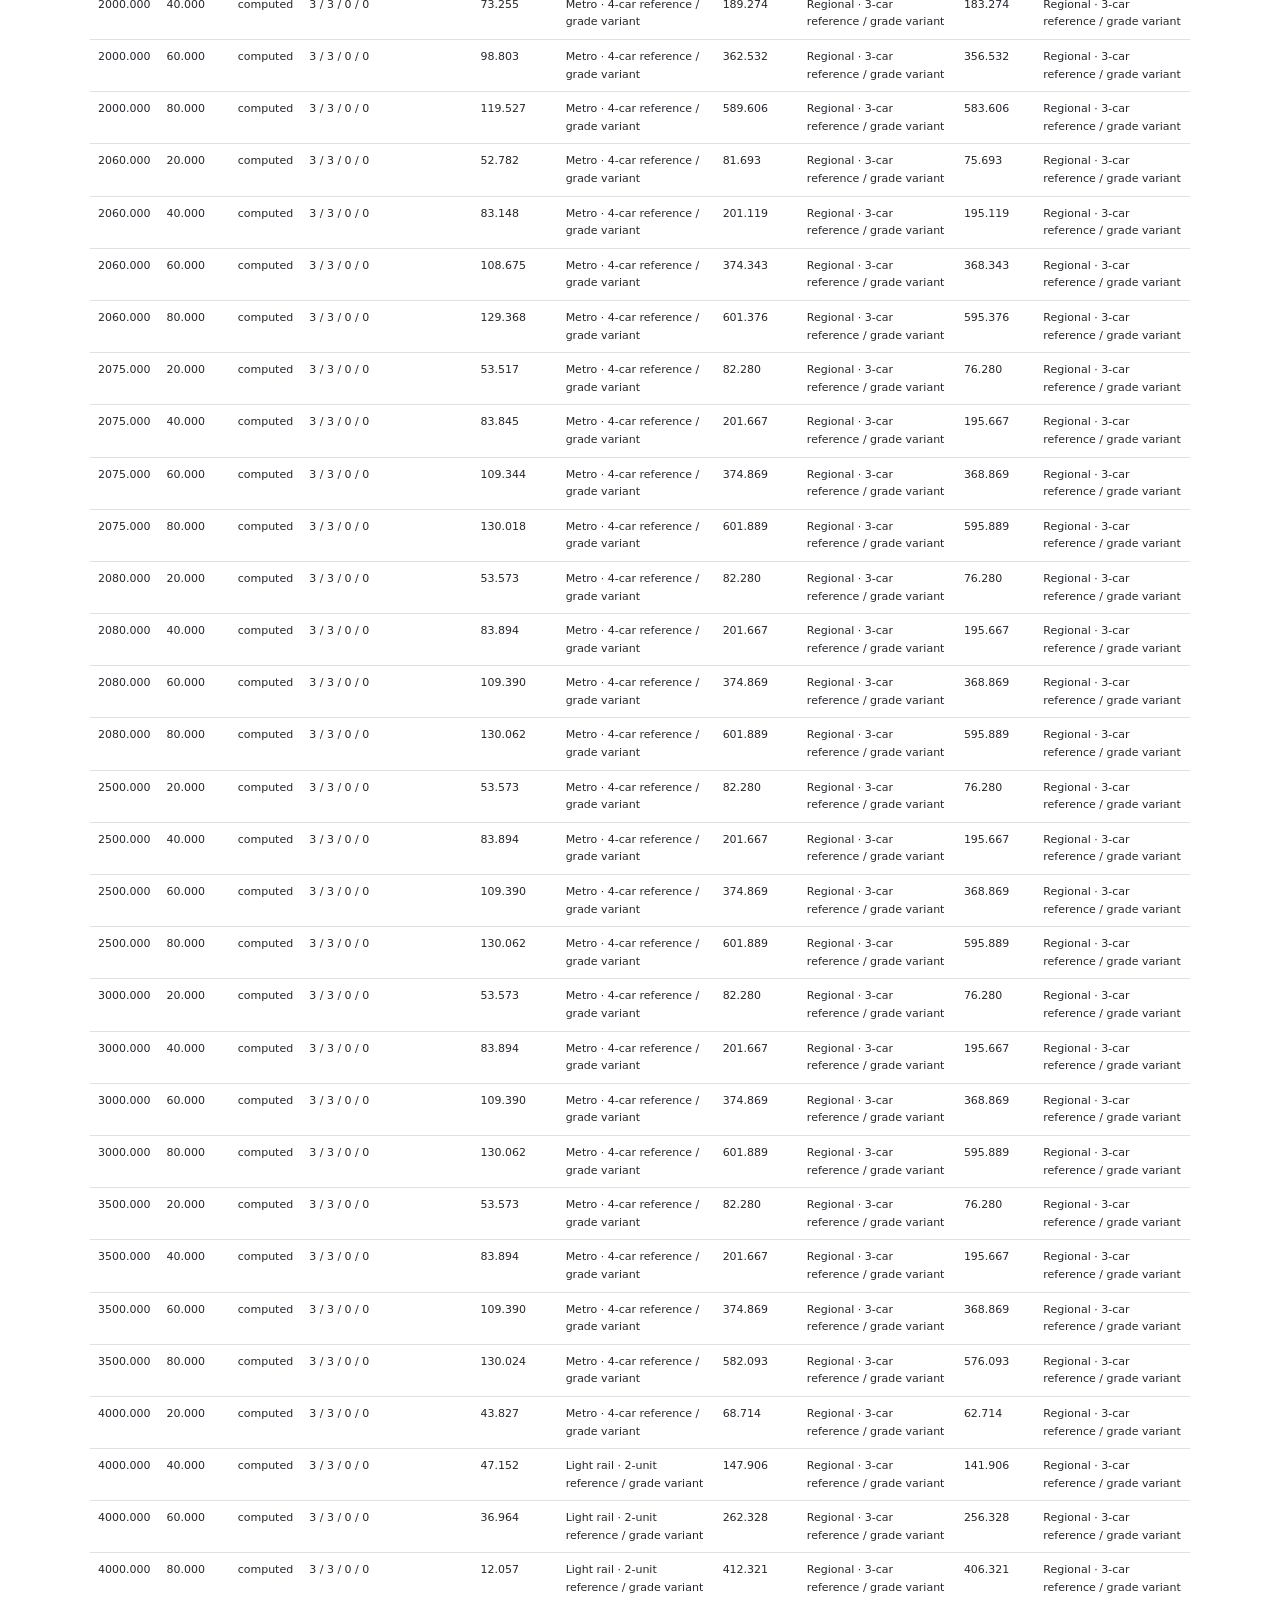
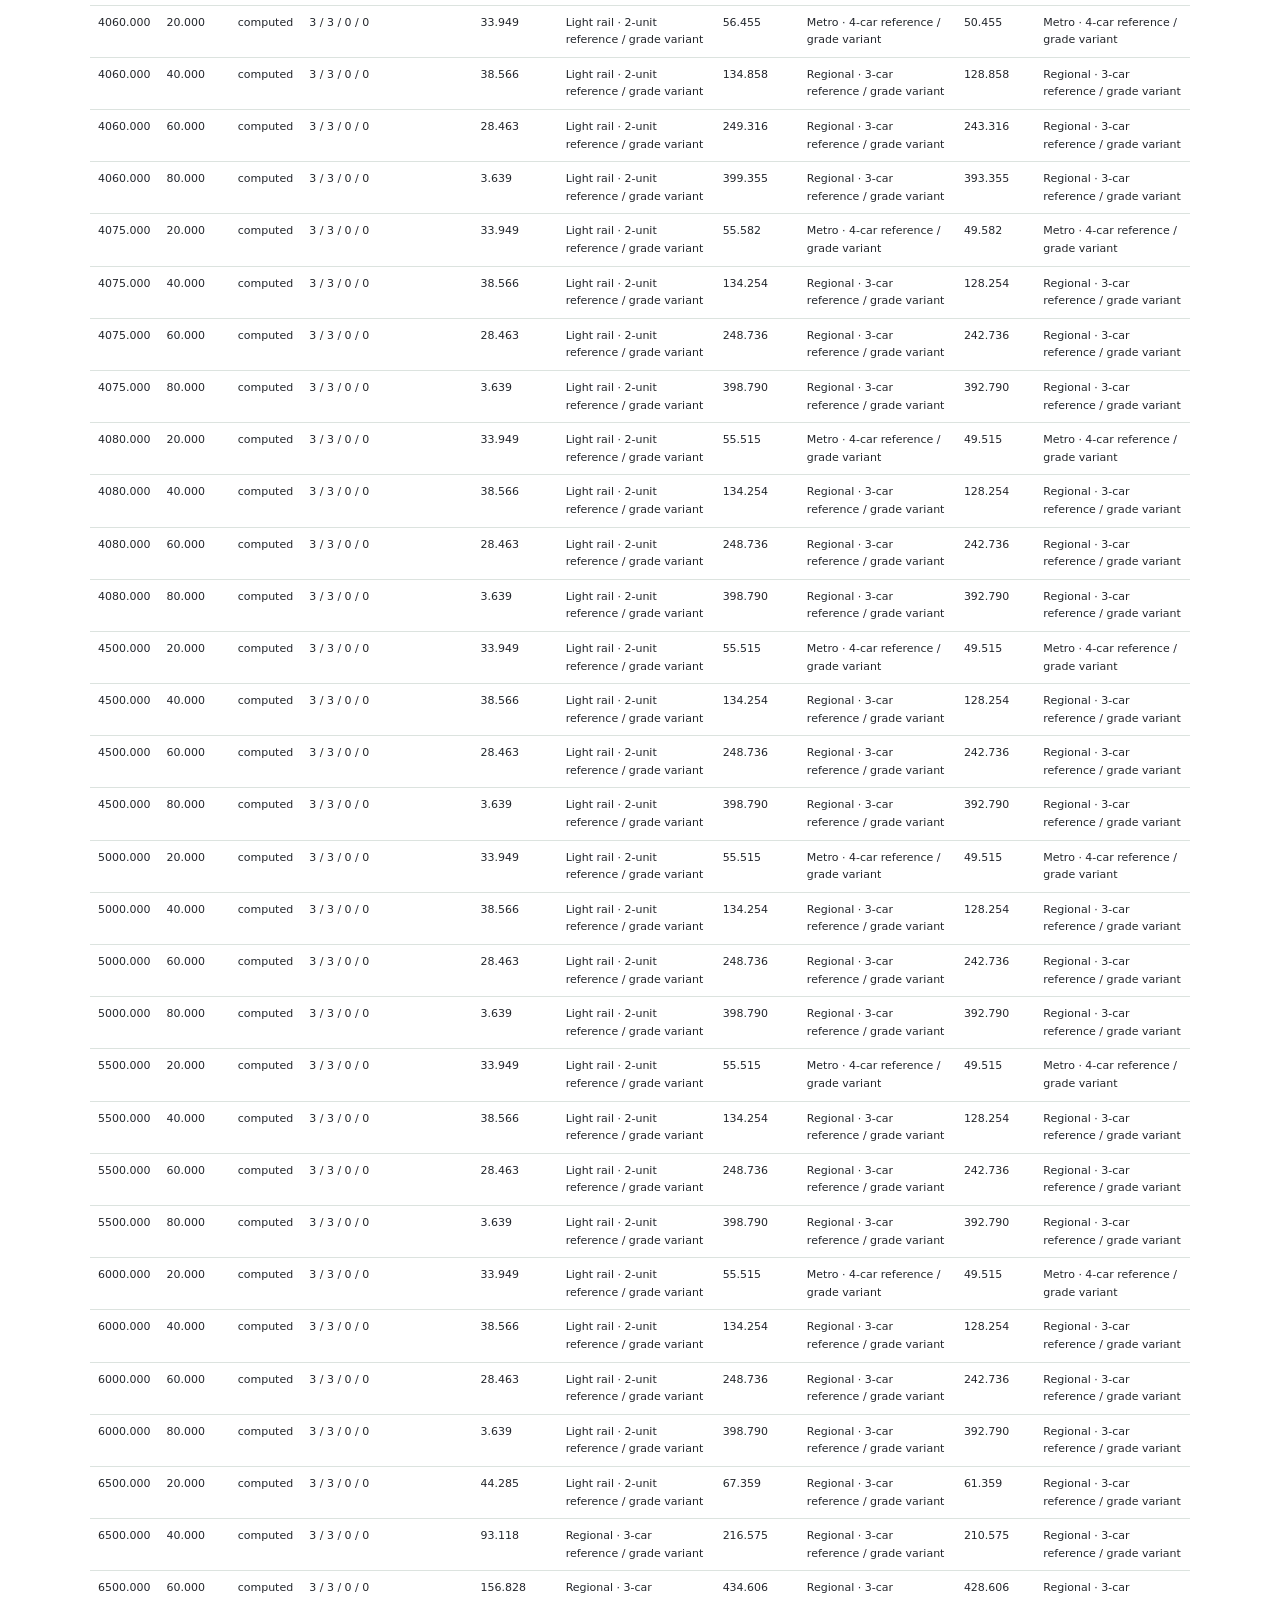
